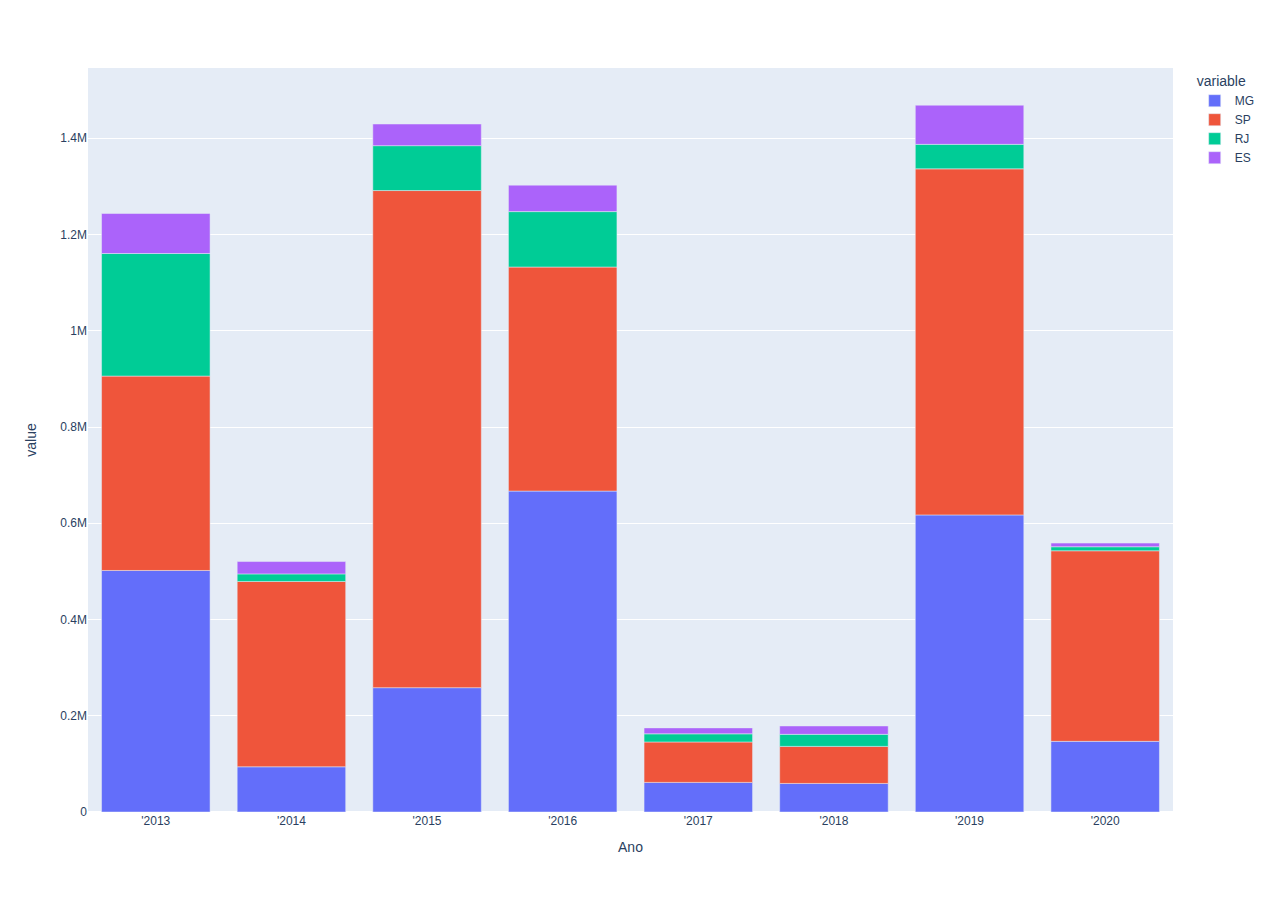
==== bar-sudeste.html @ 6bd125f4 "html puro" ====
<html>
<head><meta charset="utf-8" /></head>
<body>
    <div>                        <script type="text/javascript">window.PlotlyConfig = {MathJaxConfig: 'local'};</script>
        <script type="text/javascript">/**
* plotly.js v2.24.1
* Copyright 2012-2023, Plotly, Inc.
* All rights reserved.
* Licensed under the MIT license
*/
/*! For license information please see plotly.min.js.LICENSE.txt */
!function(t,e){"object"==typeof exports&&"object"==typeof module?module.exports=e():"function"==typeof define&&define.amd?define([],e):"object"==typeof exports?exports.Plotly=e():t.Plotly=e()}(self,(function(){return function(){var t={98847:function(t,e,r){"use strict";var n=r(71828),i={"X,X div":'direction:ltr;font-family:"Open Sans",verdana,arial,sans-serif;margin:0;padding:0;',"X input,X button":'font-family:"Open Sans",verdana,arial,sans-serif;',"X input:focus,X button:focus":"outline:none;","X a":"text-decoration:none;","X a:hover":"text-decoration:none;","X .crisp":"shape-rendering:crispEdges;","X .user-select-none":"-webkit-user-select:none;-moz-user-select:none;-ms-user-select:none;-o-user-select:none;user-select:none;","X svg":"overflow:hidden;","X svg a":"fill:#447adb;","X svg a:hover":"fill:#3c6dc5;","X .main-svg":"position:absolute;top:0;left:0;pointer-events:none;","X .main-svg .draglayer":"pointer-events:all;","X .cursor-default":"cursor:default;","X .cursor-pointer":"cursor:pointer;","X .cursor-crosshair":"cursor:crosshair;","X .cursor-move":"cursor:move;","X .cursor-col-resize":"cursor:col-resize;","X .cursor-row-resize":"cursor:row-resize;","X .cursor-ns-resize":"cursor:ns-resize;","X .cursor-ew-resize":"cursor:ew-resize;","X .cursor-sw-resize":"cursor:sw-resize;","X .cursor-s-resize":"cursor:s-resize;","X .cursor-se-resize":"cursor:se-resize;","X .cursor-w-resize":"cursor:w-resize;","X .cursor-e-resize":"cursor:e-resize;","X .cursor-nw-resize":"cursor:nw-resize;","X .cursor-n-resize":"cursor:n-resize;","X .cursor-ne-resize":"cursor:ne-resize;","X .cursor-grab":"cursor:-webkit-grab;cursor:grab;","X .modebar":"position:absolute;top:2px;right:2px;","X .ease-bg":"-webkit-transition:background-color .3s ease 0s;-moz-transition:background-color .3s ease 0s;-ms-transition:background-color .3s ease 0s;-o-transition:background-color .3s ease 0s;transition:background-color .3s ease 0s;","X .modebar--hover>:not(.watermark)":"opacity:0;-webkit-transition:opacity .3s ease 0s;-moz-transition:opacity .3s ease 0s;-ms-transition:opacity .3s ease 0s;-o-transition:opacity .3s ease 0s;transition:opacity .3s ease 0s;","X:hover .modebar--hover .modebar-group":"opacity:1;","X .modebar-group":"float:left;display:inline-block;box-sizing:border-box;padding-left:8px;position:relative;vertical-align:middle;white-space:nowrap;","X .modebar-btn":"position:relative;font-size:16px;padding:3px 4px;height:22px;cursor:pointer;line-height:normal;box-sizing:border-box;","X .modebar-btn svg":"position:relative;top:2px;","X .modebar.vertical":"display:flex;flex-direction:column;flex-wrap:wrap;align-content:flex-end;max-height:100%;","X .modebar.vertical svg":"top:-1px;","X .modebar.vertical .modebar-group":"display:block;float:none;padding-left:0px;padding-bottom:8px;","X .modebar.vertical .modebar-group .modebar-btn":"display:block;text-align:center;","X [data-title]:before,X [data-title]:after":"position:absolute;-webkit-transform:translate3d(0, 0, 0);-moz-transform:translate3d(0, 0, 0);-ms-transform:translate3d(0, 0, 0);-o-transform:translate3d(0, 0, 0);transform:translate3d(0, 0, 0);display:none;opacity:0;z-index:1001;pointer-events:none;top:110%;right:50%;","X [data-title]:hover:before,X [data-title]:hover:after":"display:block;opacity:1;","X [data-title]:before":'content:"";position:absolute;background:rgba(0,0,0,0);border:6px solid rgba(0,0,0,0);z-index:1002;margin-top:-12px;border-bottom-color:#69738a;margin-right:-6px;',"X [data-title]:after":"content:attr(data-title);background:#69738a;color:#fff;padding:8px 10px;font-size:12px;line-height:12px;white-space:nowrap;margin-right:-18px;border-radius:2px;","X .vertical [data-title]:before,X .vertical [data-title]:after":"top:0%;right:200%;","X .vertical [data-title]:before":"border:6px solid rgba(0,0,0,0);border-left-color:#69738a;margin-top:8px;margin-right:-30px;",Y:'font-family:"Open Sans",verdana,arial,sans-serif;position:fixed;top:50px;right:20px;z-index:10000;font-size:10pt;max-width:180px;',"Y p":"margin:0;","Y .notifier-note":"min-width:180px;max-width:250px;border:1px solid #fff;z-index:3000;margin:0;background-color:#8c97af;background-color:rgba(140,151,175,.9);color:#fff;padding:10px;overflow-wrap:break-word;word-wrap:break-word;-ms-hyphens:auto;-webkit-hyphens:auto;hyphens:auto;","Y .notifier-close":"color:#fff;opacity:.8;float:right;padding:0 5px;background:none;border:none;font-size:20px;font-weight:bold;line-height:20px;","Y .notifier-close:hover":"color:#444;text-decoration:none;cursor:pointer;"};for(var a in i){var o=a.replace(/^,/," ,").replace(/X/g,".js-plotly-plot .plotly").replace(/Y/g,".plotly-notifier");n.addStyleRule(o,i[a])}},98222:function(t,e,r){"use strict";t.exports=r(82887)},27206:function(t,e,r){"use strict";t.exports=r(60822)},59893:function(t,e,r){"use strict";t.exports=r(23381)},5224:function(t,e,r){"use strict";t.exports=r(83832)},59509:function(t,e,r){"use strict";t.exports=r(72201)},75557:function(t,e,r){"use strict";t.exports=r(91815)},40338:function(t,e,r){"use strict";t.exports=r(21462)},35080:function(t,e,r){"use strict";t.exports=r(51319)},61396:function(t,e,r){"use strict";t.exports=r(57516)},40549:function(t,e,r){"use strict";t.exports=r(98128)},49866:function(t,e,r){"use strict";t.exports=r(99442)},36089:function(t,e,r){"use strict";t.exports=r(93740)},19548:function(t,e,r){"use strict";t.exports=r(8729)},35831:function(t,e,r){"use strict";t.exports=r(93814)},61039:function(t,e,r){"use strict";t.exports=r(14382)},97040:function(t,e,r){"use strict";t.exports=r(51759)},77986:function(t,e,r){"use strict";t.exports=r(10421)},24296:function(t,e,r){"use strict";t.exports=r(43102)},58872:function(t,e,r){"use strict";t.exports=r(92165)},29626:function(t,e,r){"use strict";t.exports=r(3325)},65591:function(t,e,r){"use strict";t.exports=r(36071)},69738:function(t,e,r){"use strict";t.exports=r(43905)},92650:function(t,e,r){"use strict";t.exports=r(35902)},35630:function(t,e,r){"use strict";t.exports=r(69816)},73434:function(t,e,r){"use strict";t.exports=r(94507)},27909:function(t,e,r){"use strict";var n=r(19548);n.register([r(27206),r(5224),r(58872),r(65591),r(69738),r(92650),r(49866),r(25743),r(6197),r(97040),r(85461),r(73434),r(54201),r(81299),r(47645),r(35630),r(77986),r(83043),r(93005),r(96881),r(4534),r(50581),r(40549),r(77900),r(47582),r(35080),r(21641),r(17280),r(5861),r(29626),r(10021),r(65317),r(96268),r(61396),r(35831),r(16122),r(46163),r(40344),r(40338),r(48131),r(36089),r(55334),r(75557),r(19440),r(99488),r(59893),r(97393),r(98222),r(61039),r(24296),r(66398),r(59509)]),t.exports=n},46163:function(t,e,r){"use strict";t.exports=r(15154)},96881:function(t,e,r){"use strict";t.exports=r(64943)},50581:function(t,e,r){"use strict";t.exports=r(21164)},55334:function(t,e,r){"use strict";t.exports=r(54186)},65317:function(t,e,r){"use strict";t.exports=r(94873)},10021:function(t,e,r){"use strict";t.exports=r(67618)},54201:function(t,e,r){"use strict";t.exports=r(58810)},5861:function(t,e,r){"use strict";t.exports=r(20593)},16122:function(t,e,r){"use strict";t.exports=r(29396)},83043:function(t,e,r){"use strict";t.exports=r(13551)},48131:function(t,e,r){"use strict";t.exports=r(46858)},47582:function(t,e,r){"use strict";t.exports=r(17988)},21641:function(t,e,r){"use strict";t.exports=r(68868)},96268:function(t,e,r){"use strict";t.exports=r(20467)},19440:function(t,e,r){"use strict";t.exports=r(91271)},99488:function(t,e,r){"use strict";t.exports=r(21461)},97393:function(t,e,r){"use strict";t.exports=r(85956)},25743:function(t,e,r){"use strict";t.exports=r(52979)},66398:function(t,e,r){"use strict";t.exports=r(32275)},17280:function(t,e,r){"use strict";t.exports=r(6419)},77900:function(t,e,r){"use strict";t.exports=r(61510)},81299:function(t,e,r){"use strict";t.exports=r(87619)},93005:function(t,e,r){"use strict";t.exports=r(93601)},40344:function(t,e,r){"use strict";t.exports=r(96595)},47645:function(t,e,r){"use strict";t.exports=r(70954)},6197:function(t,e,r){"use strict";t.exports=r(47462)},4534:function(t,e,r){"use strict";t.exports=r(17659)},85461:function(t,e,r){"use strict";t.exports=r(19990)},82884:function(t){"use strict";t.exports=[{path:"",backoff:0},{path:"M-2.4,-3V3L0.6,0Z",backoff:.6},{path:"M-3.7,-2.5V2.5L1.3,0Z",backoff:1.3},{path:"M-4.45,-3L-1.65,-0.2V0.2L-4.45,3L1.55,0Z",backoff:1.55},{path:"M-2.2,-2.2L-0.2,-0.2V0.2L-2.2,2.2L-1.4,3L1.6,0L-1.4,-3Z",backoff:1.6},{path:"M-4.4,-2.1L-0.6,-0.2V0.2L-4.4,2.1L-4,3L2,0L-4,-3Z",backoff:2},{path:"M2,0A2,2 0 1,1 0,-2A2,2 0 0,1 2,0Z",backoff:0,noRotate:!0},{path:"M2,2V-2H-2V2Z",backoff:0,noRotate:!0}]},50215:function(t,e,r){"use strict";var n=r(82884),i=r(41940),a=r(85555),o=r(44467).templatedArray;r(24695),t.exports=o("annotation",{visible:{valType:"boolean",dflt:!0,editType:"calc+arraydraw"},text:{valType:"string",editType:"calc+arraydraw"},textangle:{valType:"angle",dflt:0,editType:"calc+arraydraw"},font:i({editType:"calc+arraydraw",colorEditType:"arraydraw"}),width:{valType:"number",min:1,dflt:null,editType:"calc+arraydraw"},height:{valType:"number",min:1,dflt:null,editType:"calc+arraydraw"},opacity:{valType:"number",min:0,max:1,dflt:1,editType:"arraydraw"},align:{valType:"enumerated",values:["left","center","right"],dflt:"center",editType:"arraydraw"},valign:{valType:"enumerated",values:["top","middle","bottom"],dflt:"middle",editType:"arraydraw"},bgcolor:{valType:"color",dflt:"rgba(0,0,0,0)",editType:"arraydraw"},bordercolor:{valType:"color",dflt:"rgba(0,0,0,0)",editType:"arraydraw"},borderpad:{valType:"number",min:0,dflt:1,editType:"calc+arraydraw"},borderwidth:{valType:"number",min:0,dflt:1,editType:"calc+arraydraw"},showarrow:{valType:"boolean",dflt:!0,editType:"calc+arraydraw"},arrowcolor:{valType:"color",editType:"arraydraw"},arrowhead:{valType:"integer",min:0,max:n.length,dflt:1,editType:"arraydraw"},startarrowhead:{valType:"integer",min:0,max:n.length,dflt:1,editType:"arraydraw"},arrowside:{valType:"flaglist",flags:["end","start"],extras:["none"],dflt:"end",editType:"arraydraw"},arrowsize:{valType:"number",min:.3,dflt:1,editType:"calc+arraydraw"},startarrowsize:{valType:"number",min:.3,dflt:1,editType:"calc+arraydraw"},arrowwidth:{valType:"number",min:.1,editType:"calc+arraydraw"},standoff:{valType:"number",min:0,dflt:0,editType:"calc+arraydraw"},startstandoff:{valType:"number",min:0,dflt:0,editType:"calc+arraydraw"},ax:{valType:"any",editType:"calc+arraydraw"},ay:{valType:"any",editType:"calc+arraydraw"},axref:{valType:"enumerated",dflt:"pixel",values:["pixel",a.idRegex.x.toString()],editType:"calc"},ayref:{valType:"enumerated",dflt:"pixel",values:["pixel",a.idRegex.y.toString()],editType:"calc"},xref:{valType:"enumerated",values:["paper",a.idRegex.x.toString()],editType:"calc"},x:{valType:"any",editType:"calc+arraydraw"},xanchor:{valType:"enumerated",values:["auto","left","center","right"],dflt:"auto",editType:"calc+arraydraw"},xshift:{valType:"number",dflt:0,editType:"calc+arraydraw"},yref:{valType:"enumerated",values:["paper",a.idRegex.y.toString()],editType:"calc"},y:{valType:"any",editType:"calc+arraydraw"},yanchor:{valType:"enumerated",values:["auto","top","middle","bottom"],dflt:"auto",editType:"calc+arraydraw"},yshift:{valType:"number",dflt:0,editType:"calc+arraydraw"},clicktoshow:{valType:"enumerated",values:[!1,"onoff","onout"],dflt:!1,editType:"arraydraw"},xclick:{valType:"any",editType:"arraydraw"},yclick:{valType:"any",editType:"arraydraw"},hovertext:{valType:"string",editType:"arraydraw"},hoverlabel:{bgcolor:{valType:"color",editType:"arraydraw"},bordercolor:{valType:"color",editType:"arraydraw"},font:i({editType:"arraydraw"}),editType:"arraydraw"},captureevents:{valType:"boolean",editType:"arraydraw"},editType:"calc",_deprecated:{ref:{valType:"string",editType:"calc"}}})},3749:function(t,e,r){"use strict";var n=r(71828),i=r(89298),a=r(92605).draw;function o(t){var e=t._fullLayout;n.filterVisible(e.annotations).forEach((function(e){var r=i.getFromId(t,e.xref),n=i.getFromId(t,e.yref),a=i.getRefType(e.xref),o=i.getRefType(e.yref);e._extremes={},"range"===a&&s(e,r),"range"===o&&s(e,n)}))}function s(t,e){var r,n=e._id,a=n.charAt(0),o=t[a],s=t["a"+a],l=t[a+"ref"],u=t["a"+a+"ref"],c=t["_"+a+"padplus"],f=t["_"+a+"padminus"],h={x:1,y:-1}[a]*t[a+"shift"],p=3*t.arrowsize*t.arrowwidth||0,d=p+h,v=p-h,g=3*t.startarrowsize*t.arrowwidth||0,y=g+h,m=g-h;if(u===l){var x=i.findExtremes(e,[e.r2c(o)],{ppadplus:d,ppadminus:v}),b=i.findExtremes(e,[e.r2c(s)],{ppadplus:Math.max(c,y),ppadminus:Math.max(f,m)});r={min:[x.min[0],b.min[0]],max:[x.max[0],b.max[0]]}}else y=s?y+s:y,m=s?m-s:m,r=i.findExtremes(e,[e.r2c(o)],{ppadplus:Math.max(c,d,y),ppadminus:Math.max(f,v,m)});t._extremes[n]=r}t.exports=function(t){var e=t._fullLayout;if(n.filterVisible(e.annotations).length&&t._fullData.length)return n.syncOrAsync([a,o],t)}},44317:function(t,e,r){"use strict";var n=r(71828),i=r(73972),a=r(44467).arrayEditor;function o(t,e){var r,n,i,a,o,l,u,c=t._fullLayout.annotations,f=[],h=[],p=[],d=(e||[]).length;for(r=0;r<c.length;r++)if(a=(i=c[r]).clicktoshow){for(n=0;n<d;n++)if(l=(o=e[n]).xaxis,u=o.yaxis,l._id===i.xref&&u._id===i.yref&&l.d2r(o.x)===s(i._xclick,l)&&u.d2r(o.y)===s(i._yclick,u)){(i.visible?"onout"===a?h:p:f).push(r);break}n===d&&i.visible&&"onout"===a&&h.push(r)}return{on:f,off:h,explicitOff:p}}function s(t,e){return"log"===e.type?e.l2r(t):e.d2r(t)}t.exports={hasClickToShow:function(t,e){var r=o(t,e);return r.on.length>0||r.explicitOff.length>0},onClick:function(t,e){var r,s,l=o(t,e),u=l.on,c=l.off.concat(l.explicitOff),f={},h=t._fullLayout.annotations;if(u.length||c.length){for(r=0;r<u.length;r++)(s=a(t.layout,"annotations",h[u[r]])).modifyItem("visible",!0),n.extendFlat(f,s.getUpdateObj());for(r=0;r<c.length;r++)(s=a(t.layout,"annotations",h[c[r]])).modifyItem("visible",!1),n.extendFlat(f,s.getUpdateObj());return i.call("update",t,{},f)}}}},25625:function(t,e,r){"use strict";var n=r(71828),i=r(7901);t.exports=function(t,e,r,a){a("opacity");var o=a("bgcolor"),s=a("bordercolor"),l=i.opacity(s);a("borderpad");var u=a("borderwidth"),c=a("showarrow");if(a("text",c?" ":r._dfltTitle.annotation),a("textangle"),n.coerceFont(a,"font",r.font),a("width"),a("align"),a("height")&&a("valign"),c){var f,h,p=a("arrowside");-1!==p.indexOf("end")&&(f=a("arrowhead"),h=a("arrowsize")),-1!==p.indexOf("start")&&(a("startarrowhead",f),a("startarrowsize",h)),a("arrowcolor",l?e.bordercolor:i.defaultLine),a("arrowwidth",2*(l&&u||1)),a("standoff"),a("startstandoff")}var d=a("hovertext"),v=r.hoverlabel||{};if(d){var g=a("hoverlabel.bgcolor",v.bgcolor||(i.opacity(o)?i.rgb(o):i.defaultLine)),y=a("hoverlabel.bordercolor",v.bordercolor||i.contrast(g));n.coerceFont(a,"hoverlabel.font",{family:v.font.family,size:v.font.size,color:v.font.color||y})}a("captureevents",!!d)}},94128:function(t,e,r){"use strict";var n=r(92770),i=r(58163);t.exports=function(t,e,r,a){e=e||{};var o="log"===r&&"linear"===e.type,s="linear"===r&&"log"===e.type;if(o||s)for(var l,u,c=t._fullLayout.annotations,f=e._id.charAt(0),h=0;h<c.length;h++)l=c[h],u="annotations["+h+"].",l[f+"ref"]===e._id&&p(f),l["a"+f+"ref"]===e._id&&p("a"+f);function p(t){var r=l[t],s=null;s=o?i(r,e.range):Math.pow(10,r),n(s)||(s=null),a(u+t,s)}}},84046:function(t,e,r){"use strict";var n=r(71828),i=r(89298),a=r(85501),o=r(25625),s=r(50215);function l(t,e,r){function a(r,i){return n.coerce(t,e,s,r,i)}var l=a("visible"),u=a("clicktoshow");if(l||u){o(t,e,r,a);for(var c=e.showarrow,f=["x","y"],h=[-10,-30],p={_fullLayout:r},d=0;d<2;d++){var v=f[d],g=i.coerceRef(t,e,p,v,"","paper");if("paper"!==g&&i.getFromId(p,g)._annIndices.push(e._index),i.coercePosition(e,p,a,g,v,.5),c){var y="a"+v,m=i.coerceRef(t,e,p,y,"pixel",["pixel","paper"]);"pixel"!==m&&m!==g&&(m=e[y]="pixel");var x="pixel"===m?h[d]:.4;i.coercePosition(e,p,a,m,y,x)}a(v+"anchor"),a(v+"shift")}if(n.noneOrAll(t,e,["x","y"]),c&&n.noneOrAll(t,e,["ax","ay"]),u){var b=a("xclick"),_=a("yclick");e._xclick=void 0===b?e.x:i.cleanPosition(b,p,e.xref),e._yclick=void 0===_?e.y:i.cleanPosition(_,p,e.yref)}}}t.exports=function(t,e){a(t,e,{name:"annotations",handleItemDefaults:l})}},92605:function(t,e,r){"use strict";var n=r(39898),i=r(73972),a=r(74875),o=r(71828),s=o.strTranslate,l=r(89298),u=r(7901),c=r(91424),f=r(30211),h=r(63893),p=r(6964),d=r(28569),v=r(44467).arrayEditor,g=r(13011);function y(t,e){var r=t._fullLayout.annotations[e]||{},n=l.getFromId(t,r.xref),i=l.getFromId(t,r.yref);n&&n.setScale(),i&&i.setScale(),x(t,r,e,!1,n,i)}function m(t,e,r,n,i){var a=i[r],o=i[r+"ref"],s=-1!==r.indexOf("y"),u="domain"===l.getRefType(o),c=s?n.h:n.w;return t?u?a+(s?-e:e)/t._length:t.p2r(t.r2p(a)+e):a+(s?-e:e)/c}function x(t,e,r,a,y,x){var b,_,w=t._fullLayout,T=t._fullLayout._size,k=t._context.edits;a?(b="annotation-"+a,_=a+".annotations"):(b="annotation",_="annotations");var A=v(t.layout,_,e),M=A.modifyBase,S=A.modifyItem,E=A.getUpdateObj;w._infolayer.selectAll("."+b+'[data-index="'+r+'"]').remove();var L="clip"+w._uid+"_ann"+r;if(e._input&&!1!==e.visible){var C={x:{},y:{}},P=+e.textangle||0,O=w._infolayer.append("g").classed(b,!0).attr("data-index",String(r)).style("opacity",e.opacity),I=O.append("g").classed("annotation-text-g",!0),D=k[e.showarrow?"annotationTail":"annotationPosition"],z=e.captureevents||k.annotationText||D,R=I.append("g").style("pointer-events",z?"all":null).call(p,"pointer").on("click",(function(){t._dragging=!1,t.emit("plotly_clickannotation",Z(n.event))}));e.hovertext&&R.on("mouseover",(function(){var r=e.hoverlabel,n=r.font,i=this.getBoundingClientRect(),a=t.getBoundingClientRect();f.loneHover({x0:i.left-a.left,x1:i.right-a.left,y:(i.top+i.bottom)/2-a.top,text:e.hovertext,color:r.bgcolor,borderColor:r.bordercolor,fontFamily:n.family,fontSize:n.size,fontColor:n.color},{container:w._hoverlayer.node(),outerContainer:w._paper.node(),gd:t})})).on("mouseout",(function(){f.loneUnhover(w._hoverlayer.node())}));var F=e.borderwidth,B=e.borderpad,N=F+B,j=R.append("rect").attr("class","bg").style("stroke-width",F+"px").call(u.stroke,e.bordercolor).call(u.fill,e.bgcolor),U=e.width||e.height,V=w._topclips.selectAll("#"+L).data(U?[0]:[]);V.enter().append("clipPath").classed("annclip",!0).attr("id",L).append("rect"),V.exit().remove();var H=e.font,q=w._meta?o.templateString(e.text,w._meta):e.text,G=R.append("text").classed("annotation-text",!0).text(q);k.annotationText?G.call(h.makeEditable,{delegate:R,gd:t}).call(Y).on("edit",(function(r){e.text=r,this.call(Y),S("text",r),y&&y.autorange&&M(y._name+".autorange",!0),x&&x.autorange&&M(x._name+".autorange",!0),i.call("_guiRelayout",t,E())})):G.call(Y)}else n.selectAll("#"+L).remove();function Z(t){var n={index:r,annotation:e._input,fullAnnotation:e,event:t};return a&&(n.subplotId=a),n}function Y(r){return r.call(c.font,H).attr({"text-anchor":{left:"start",right:"end"}[e.align]||"middle"}),h.convertToTspans(r,t,W),r}function W(){var r=G.selectAll("a");1===r.size()&&r.text()===G.text()&&R.insert("a",":first-child").attr({"xlink:xlink:href":r.attr("xlink:href"),"xlink:xlink:show":r.attr("xlink:show")}).style({cursor:"pointer"}).node().appendChild(j.node());var n=R.select(".annotation-text-math-group"),f=!n.empty(),v=c.bBox((f?n:G).node()),b=v.width,_=v.height,A=e.width||b,z=e.height||_,B=Math.round(A+2*N),H=Math.round(z+2*N);function q(t,e){return"auto"===e&&(e=t<1/3?"left":t>2/3?"right":"center"),{center:0,middle:0,left:.5,bottom:-.5,right:-.5,top:.5}[e]}for(var Y=!1,W=["x","y"],X=0;X<W.length;X++){var J,K,$,Q,tt,et=W[X],rt=e[et+"ref"]||et,nt=e["a"+et+"ref"],it={x:y,y:x}[et],at=(P+("x"===et?0:-90))*Math.PI/180,ot=B*Math.cos(at),st=H*Math.sin(at),lt=Math.abs(ot)+Math.abs(st),ut=e[et+"anchor"],ct=e[et+"shift"]*("x"===et?1:-1),ft=C[et],ht=l.getRefType(rt);if(it&&"domain"!==ht){var pt=it.r2fraction(e[et]);(pt<0||pt>1)&&(nt===rt?((pt=it.r2fraction(e["a"+et]))<0||pt>1)&&(Y=!0):Y=!0),J=it._offset+it.r2p(e[et]),Q=.5}else{var dt="domain"===ht;"x"===et?($=e[et],J=dt?it._offset+it._length*$:J=T.l+T.w*$):($=1-e[et],J=dt?it._offset+it._length*$:J=T.t+T.h*$),Q=e.showarrow?.5:$}if(e.showarrow){ft.head=J;var vt=e["a"+et];if(tt=ot*q(.5,e.xanchor)-st*q(.5,e.yanchor),nt===rt){var gt=l.getRefType(nt);"domain"===gt?("y"===et&&(vt=1-vt),ft.tail=it._offset+it._length*vt):"paper"===gt?"y"===et?(vt=1-vt,ft.tail=T.t+T.h*vt):ft.tail=T.l+T.w*vt:ft.tail=it._offset+it.r2p(vt),K=tt}else ft.tail=J+vt,K=tt+vt;ft.text=ft.tail+tt;var yt=w["x"===et?"width":"height"];if("paper"===rt&&(ft.head=o.constrain(ft.head,1,yt-1)),"pixel"===nt){var mt=-Math.max(ft.tail-3,ft.text),xt=Math.min(ft.tail+3,ft.text)-yt;mt>0?(ft.tail+=mt,ft.text+=mt):xt>0&&(ft.tail-=xt,ft.text-=xt)}ft.tail+=ct,ft.head+=ct}else K=tt=lt*q(Q,ut),ft.text=J+tt;ft.text+=ct,tt+=ct,K+=ct,e["_"+et+"padplus"]=lt/2+K,e["_"+et+"padminus"]=lt/2-K,e["_"+et+"size"]=lt,e["_"+et+"shift"]=tt}if(Y)R.remove();else{var bt=0,_t=0;if("left"!==e.align&&(bt=(A-b)*("center"===e.align?.5:1)),"top"!==e.valign&&(_t=(z-_)*("middle"===e.valign?.5:1)),f)n.select("svg").attr({x:N+bt-1,y:N+_t}).call(c.setClipUrl,U?L:null,t);else{var wt=N+_t-v.top,Tt=N+bt-v.left;G.call(h.positionText,Tt,wt).call(c.setClipUrl,U?L:null,t)}V.select("rect").call(c.setRect,N,N,A,z),j.call(c.setRect,F/2,F/2,B-F,H-F),R.call(c.setTranslate,Math.round(C.x.text-B/2),Math.round(C.y.text-H/2)),I.attr({transform:"rotate("+P+","+C.x.text+","+C.y.text+")"});var kt,At=function(r,n){O.selectAll(".annotation-arrow-g").remove();var l=C.x.head,f=C.y.head,h=C.x.tail+r,p=C.y.tail+n,v=C.x.text+r,b=C.y.text+n,_=o.rotationXYMatrix(P,v,b),w=o.apply2DTransform(_),A=o.apply2DTransform2(_),L=+j.attr("width"),D=+j.attr("height"),z=v-.5*L,F=z+L,B=b-.5*D,N=B+D,U=[[z,B,z,N],[z,N,F,N],[F,N,F,B],[F,B,z,B]].map(A);if(!U.reduce((function(t,e){return t^!!o.segmentsIntersect(l,f,l+1e6,f+1e6,e[0],e[1],e[2],e[3])}),!1)){U.forEach((function(t){var e=o.segmentsIntersect(h,p,l,f,t[0],t[1],t[2],t[3]);e&&(h=e.x,p=e.y)}));var V=e.arrowwidth,H=e.arrowcolor,q=e.arrowside,G=O.append("g").style({opacity:u.opacity(H)}).classed("annotation-arrow-g",!0),Z=G.append("path").attr("d","M"+h+","+p+"L"+l+","+f).style("stroke-width",V+"px").call(u.stroke,u.rgb(H));if(g(Z,q,e),k.annotationPosition&&Z.node().parentNode&&!a){var Y=l,W=f;if(e.standoff){var X=Math.sqrt(Math.pow(l-h,2)+Math.pow(f-p,2));Y+=e.standoff*(h-l)/X,W+=e.standoff*(p-f)/X}var J,K,$=G.append("path").classed("annotation-arrow",!0).classed("anndrag",!0).classed("cursor-move",!0).attr({d:"M3,3H-3V-3H3ZM0,0L"+(h-Y)+","+(p-W),transform:s(Y,W)}).style("stroke-width",V+6+"px").call(u.stroke,"rgba(0,0,0,0)").call(u.fill,"rgba(0,0,0,0)");d.init({element:$.node(),gd:t,prepFn:function(){var t=c.getTranslate(R);J=t.x,K=t.y,y&&y.autorange&&M(y._name+".autorange",!0),x&&x.autorange&&M(x._name+".autorange",!0)},moveFn:function(t,r){var n=w(J,K),i=n[0]+t,a=n[1]+r;R.call(c.setTranslate,i,a),S("x",m(y,t,"x",T,e)),S("y",m(x,r,"y",T,e)),e.axref===e.xref&&S("ax",m(y,t,"ax",T,e)),e.ayref===e.yref&&S("ay",m(x,r,"ay",T,e)),G.attr("transform",s(t,r)),I.attr({transform:"rotate("+P+","+i+","+a+")"})},doneFn:function(){i.call("_guiRelayout",t,E());var e=document.querySelector(".js-notes-box-panel");e&&e.redraw(e.selectedObj)}})}}};e.showarrow&&At(0,0),D&&d.init({element:R.node(),gd:t,prepFn:function(){kt=I.attr("transform")},moveFn:function(t,r){var n="pointer";if(e.showarrow)e.axref===e.xref?S("ax",m(y,t,"ax",T,e)):S("ax",e.ax+t),e.ayref===e.yref?S("ay",m(x,r,"ay",T.w,e)):S("ay",e.ay+r),At(t,r);else{if(a)return;var i,o;if(y)i=m(y,t,"x",T,e);else{var l=e._xsize/T.w,u=e.x+(e._xshift-e.xshift)/T.w-l/2;i=d.align(u+t/T.w,l,0,1,e.xanchor)}if(x)o=m(x,r,"y",T,e);else{var c=e._ysize/T.h,f=e.y-(e._yshift+e.yshift)/T.h-c/2;o=d.align(f-r/T.h,c,0,1,e.yanchor)}S("x",i),S("y",o),y&&x||(n=d.getCursor(y?.5:i,x?.5:o,e.xanchor,e.yanchor))}I.attr({transform:s(t,r)+kt}),p(R,n)},clickFn:function(r,n){e.captureevents&&t.emit("plotly_clickannotation",Z(n))},doneFn:function(){p(R),i.call("_guiRelayout",t,E());var e=document.querySelector(".js-notes-box-panel");e&&e.redraw(e.selectedObj)}})}}}t.exports={draw:function(t){var e=t._fullLayout;e._infolayer.selectAll(".annotation").remove();for(var r=0;r<e.annotations.length;r++)e.annotations[r].visible&&y(t,r);return a.previousPromises(t)},drawOne:y,drawRaw:x}},13011:function(t,e,r){"use strict";var n=r(39898),i=r(7901),a=r(82884),o=r(71828),s=o.strScale,l=o.strRotate,u=o.strTranslate;t.exports=function(t,e,r){var o,c,f,h,p=t.node(),d=a[r.arrowhead||0],v=a[r.startarrowhead||0],g=(r.arrowwidth||1)*(r.arrowsize||1),y=(r.arrowwidth||1)*(r.startarrowsize||1),m=e.indexOf("start")>=0,x=e.indexOf("end")>=0,b=d.backoff*g+r.standoff,_=v.backoff*y+r.startstandoff;if("line"===p.nodeName){o={x:+t.attr("x1"),y:+t.attr("y1")},c={x:+t.attr("x2"),y:+t.attr("y2")};var w=o.x-c.x,T=o.y-c.y;if(h=(f=Math.atan2(T,w))+Math.PI,b&&_&&b+_>Math.sqrt(w*w+T*T))return void D();if(b){if(b*b>w*w+T*T)return void D();var k=b*Math.cos(f),A=b*Math.sin(f);c.x+=k,c.y+=A,t.attr({x2:c.x,y2:c.y})}if(_){if(_*_>w*w+T*T)return void D();var M=_*Math.cos(f),S=_*Math.sin(f);o.x-=M,o.y-=S,t.attr({x1:o.x,y1:o.y})}}else if("path"===p.nodeName){var E=p.getTotalLength(),L="";if(E<b+_)return void D();var C=p.getPointAtLength(0),P=p.getPointAtLength(.1);f=Math.atan2(C.y-P.y,C.x-P.x),o=p.getPointAtLength(Math.min(_,E)),L="0px,"+_+"px,";var O=p.getPointAtLength(E),I=p.getPointAtLength(E-.1);h=Math.atan2(O.y-I.y,O.x-I.x),c=p.getPointAtLength(Math.max(0,E-b)),L+=E-(L?_+b:b)+"px,"+E+"px",t.style("stroke-dasharray",L)}function D(){t.style("stroke-dasharray","0px,100px")}function z(e,a,o,c){e.path&&(e.noRotate&&(o=0),n.select(p.parentNode).append("path").attr({class:t.attr("class"),d:e.path,transform:u(a.x,a.y)+l(180*o/Math.PI)+s(c)}).style({fill:i.rgb(r.arrowcolor),"stroke-width":0}))}m&&z(v,o,f,y),x&&z(d,c,h,g)}},32745:function(t,e,r){"use strict";var n=r(92605),i=r(44317);t.exports={moduleType:"component",name:"annotations",layoutAttributes:r(50215),supplyLayoutDefaults:r(84046),includeBasePlot:r(76325)("annotations"),calcAutorange:r(3749),draw:n.draw,drawOne:n.drawOne,drawRaw:n.drawRaw,hasClickToShow:i.hasClickToShow,onClick:i.onClick,convertCoords:r(94128)}},26997:function(t,e,r){"use strict";var n=r(50215),i=r(30962).overrideAll,a=r(44467).templatedArray;t.exports=i(a("annotation",{visible:n.visible,x:{valType:"any"},y:{valType:"any"},z:{valType:"any"},ax:{valType:"number"},ay:{valType:"number"},xanchor:n.xanchor,xshift:n.xshift,yanchor:n.yanchor,yshift:n.yshift,text:n.text,textangle:n.textangle,font:n.font,width:n.width,height:n.height,opacity:n.opacity,align:n.align,valign:n.valign,bgcolor:n.bgcolor,bordercolor:n.bordercolor,borderpad:n.borderpad,borderwidth:n.borderwidth,showarrow:n.showarrow,arrowcolor:n.arrowcolor,arrowhead:n.arrowhead,startarrowhead:n.startarrowhead,arrowside:n.arrowside,arrowsize:n.arrowsize,startarrowsize:n.startarrowsize,arrowwidth:n.arrowwidth,standoff:n.standoff,startstandoff:n.startstandoff,hovertext:n.hovertext,hoverlabel:n.hoverlabel,captureevents:n.captureevents}),"calc","from-root")},5485:function(t,e,r){"use strict";var n=r(71828),i=r(89298);function a(t,e){var r=e.fullSceneLayout.domain,a=e.fullLayout._size,o={pdata:null,type:"linear",autorange:!1,range:[-1/0,1/0]};t._xa={},n.extendFlat(t._xa,o),i.setConvert(t._xa),t._xa._offset=a.l+r.x[0]*a.w,t._xa.l2p=function(){return.5*(1+t._pdata[0]/t._pdata[3])*a.w*(r.x[1]-r.x[0])},t._ya={},n.extendFlat(t._ya,o),i.setConvert(t._ya),t._ya._offset=a.t+(1-r.y[1])*a.h,t._ya.l2p=function(){return.5*(1-t._pdata[1]/t._pdata[3])*a.h*(r.y[1]-r.y[0])}}t.exports=function(t){for(var e=t.fullSceneLayout.annotations,r=0;r<e.length;r++)a(e[r],t);t.fullLayout._infolayer.selectAll(".annotation-"+t.id).remove()}},20226:function(t,e,r){"use strict";var n=r(71828),i=r(89298),a=r(85501),o=r(25625),s=r(26997);function l(t,e,r,a){function l(r,i){return n.coerce(t,e,s,r,i)}function u(t){var n=t+"axis",a={_fullLayout:{}};return a._fullLayout[n]=r[n],i.coercePosition(e,a,l,t,t,.5)}l("visible")&&(o(t,e,a.fullLayout,l),u("x"),u("y"),u("z"),n.noneOrAll(t,e,["x","y","z"]),e.xref="x",e.yref="y",e.zref="z",l("xanchor"),l("yanchor"),l("xshift"),l("yshift"),e.showarrow&&(e.axref="pixel",e.ayref="pixel",l("ax",-10),l("ay",-30),n.noneOrAll(t,e,["ax","ay"])))}t.exports=function(t,e,r){a(t,e,{name:"annotations",handleItemDefaults:l,fullLayout:r.fullLayout})}},82188:function(t,e,r){"use strict";var n=r(92605).drawRaw,i=r(63538),a=["x","y","z"];t.exports=function(t){for(var e=t.fullSceneLayout,r=t.dataScale,o=e.annotations,s=0;s<o.length;s++){for(var l=o[s],u=!1,c=0;c<3;c++){var f=a[c],h=l[f],p=e[f+"axis"].r2fraction(h);if(p<0||p>1){u=!0;break}}u?t.fullLayout._infolayer.select(".annotation-"+t.id+'[data-index="'+s+'"]').remove():(l._pdata=i(t.glplot.cameraParams,[e.xaxis.r2l(l.x)*r[0],e.yaxis.r2l(l.y)*r[1],e.zaxis.r2l(l.z)*r[2]]),n(t.graphDiv,l,s,t.id,l._xa,l._ya))}}},2468:function(t,e,r){"use strict";var n=r(73972),i=r(71828);t.exports={moduleType:"component",name:"annotations3d",schema:{subplots:{scene:{annotations:r(26997)}}},layoutAttributes:r(26997),handleDefaults:r(20226),includeBasePlot:function(t,e){var r=n.subplotsRegistry.gl3d;if(r)for(var a=r.attrRegex,o=Object.keys(t),s=0;s<o.length;s++){var l=o[s];a.test(l)&&(t[l].annotations||[]).length&&(i.pushUnique(e._basePlotModules,r),i.pushUnique(e._subplots.gl3d,l))}},convert:r(5485),draw:r(82188)}},7561:function(t,e,r){"use strict";t.exports=r(63489),r(94338),r(3961),r(38751),r(86825),r(37715),r(99384),r(43805),r(88874),r(83290),r(29108),r(55422),r(94320),r(31320),r(51367),r(21457)},72201:function(t,e,r){"use strict";var n=r(7561),i=r(71828),a=r(50606),o=a.EPOCHJD,s=a.ONEDAY,l={valType:"enumerated",values:i.sortObjectKeys(n.calendars),editType:"calc",dflt:"gregorian"},u=function(t,e,r,n){var a={};return a[r]=l,i.coerce(t,e,a,r,n)},c="##",f={d:{0:"dd","-":"d"},e:{0:"d","-":"d"},a:{0:"D","-":"D"},A:{0:"DD","-":"DD"},j:{0:"oo","-":"o"},W:{0:"ww","-":"w"},m:{0:"mm","-":"m"},b:{0:"M","-":"M"},B:{0:"MM","-":"MM"},y:{0:"yy","-":"yy"},Y:{0:"yyyy","-":"yyyy"},U:c,w:c,c:{0:"D M d %X yyyy","-":"D M d %X yyyy"},x:{0:"mm/dd/yyyy","-":"mm/dd/yyyy"}},h={};function p(t){var e=h[t];return e||(h[t]=n.instance(t))}function d(t){return i.extendFlat({},l,{description:t})}function v(t){return"Sets the calendar system to use with `"+t+"` date data."}var g={xcalendar:d(v("x"))},y=i.extendFlat({},g,{ycalendar:d(v("y"))}),m=i.extendFlat({},y,{zcalendar:d(v("z"))}),x=d(["Sets the calendar system to use for `range` and `tick0`","if this is a date axis. This does not set the calendar for","interpreting data on this axis, that's specified in the trace","or via the global `layout.calendar`"].join(" "));t.exports={moduleType:"component",name:"calendars",schema:{traces:{scatter:y,bar:y,box:y,heatmap:y,contour:y,histogram:y,histogram2d:y,histogram2dcontour:y,scatter3d:m,surface:m,mesh3d:m,scattergl:y,ohlc:g,candlestick:g},layout:{calendar:d(["Sets the default calendar system to use for interpreting and","displaying dates throughout the plot."].join(" "))},subplots:{xaxis:{calendar:x},yaxis:{calendar:x},scene:{xaxis:{calendar:x},yaxis:{calendar:x},zaxis:{calendar:x}},polar:{radialaxis:{calendar:x}}},transforms:{filter:{valuecalendar:d(["WARNING: All transforms are deprecated and may be removed from the API in next major version.","Sets the calendar system to use for `value`, if it is a date."].join(" ")),targetcalendar:d(["WARNING: All transforms are deprecated and may be removed from the API in next major version.","Sets the calendar system to use for `target`, if it is an","array of dates. If `target` is a string (eg *x*) we use the","corresponding trace attribute (eg `xcalendar`) if it exists,","even if `targetcalendar` is provided."].join(" "))}}},layoutAttributes:l,handleDefaults:u,handleTraceDefaults:function(t,e,r,n){for(var i=0;i<r.length;i++)u(t,e,r[i]+"calendar",n.calendar)},CANONICAL_SUNDAY:{chinese:"2000-01-02",coptic:"2000-01-03",discworld:"2000-01-03",ethiopian:"2000-01-05",hebrew:"5000-01-01",islamic:"1000-01-02",julian:"2000-01-03",mayan:"5000-01-01",nanakshahi:"1000-01-05",nepali:"2000-01-05",persian:"1000-01-01",jalali:"1000-01-01",taiwan:"1000-01-04",thai:"2000-01-04",ummalqura:"1400-01-06"},CANONICAL_TICK:{chinese:"2000-01-01",coptic:"2000-01-01",discworld:"2000-01-01",ethiopian:"2000-01-01",hebrew:"5000-01-01",islamic:"1000-01-01",julian:"2000-01-01",mayan:"5000-01-01",nanakshahi:"1000-01-01",nepali:"2000-01-01",persian:"1000-01-01",jalali:"1000-01-01",taiwan:"1000-01-01",thai:"2000-01-01",ummalqura:"1400-01-01"},DFLTRANGE:{chinese:["2000-01-01","2001-01-01"],coptic:["1700-01-01","1701-01-01"],discworld:["1800-01-01","1801-01-01"],ethiopian:["2000-01-01","2001-01-01"],hebrew:["5700-01-01","5701-01-01"],islamic:["1400-01-01","1401-01-01"],julian:["2000-01-01","2001-01-01"],mayan:["5200-01-01","5201-01-01"],nanakshahi:["0500-01-01","0501-01-01"],nepali:["2000-01-01","2001-01-01"],persian:["1400-01-01","1401-01-01"],jalali:["1400-01-01","1401-01-01"],taiwan:["0100-01-01","0101-01-01"],thai:["2500-01-01","2501-01-01"],ummalqura:["1400-01-01","1401-01-01"]},getCal:p,worldCalFmt:function(t,e,r){for(var n,i,a,l,u,h=Math.floor((e+.05)/s)+o,d=p(r).fromJD(h),v=0;-1!==(v=t.indexOf("%",v));)"0"===(n=t.charAt(v+1))||"-"===n||"_"===n?(a=3,i=t.charAt(v+2),"_"===n&&(n="-")):(i=n,n="0",a=2),(l=f[i])?(u=l===c?c:d.formatDate(l[n]),t=t.substr(0,v)+u+t.substr(v+a),v+=u.length):v+=a;return t}}},22399:function(t,e){"use strict";e.defaults=["#1f77b4","#ff7f0e","#2ca02c","#d62728","#9467bd","#8c564b","#e377c2","#7f7f7f","#bcbd22","#17becf"],e.defaultLine="#444",e.lightLine="#eee",e.background="#fff",e.borderLine="#BEC8D9",e.lightFraction=1e3/11},7901:function(t,e,r){"use strict";var n=r(84267),i=r(92770),a=r(73627).isTypedArray,o=t.exports={},s=r(22399);o.defaults=s.defaults;var l=o.defaultLine=s.defaultLine;o.lightLine=s.lightLine;var u=o.background=s.background;function c(t){if(i(t)||"string"!=typeof t)return t;var e=t.trim();if("rgb"!==e.substr(0,3))return t;var r=e.match(/^rgba?\s*\(([^()]*)\)$/);if(!r)return t;var n=r[1].trim().split(/\s*[\s,]\s*/),a="a"===e.charAt(3)&&4===n.length;if(!a&&3!==n.length)return t;for(var o=0;o<n.length;o++){if(!n[o].length)return t;if(n[o]=Number(n[o]),!(n[o]>=0))return t;if(3===o)n[o]>1&&(n[o]=1);else if(n[o]>=1)return t}var s=Math.round(255*n[0])+", "+Math.round(255*n[1])+", "+Math.round(255*n[2]);return a?"rgba("+s+", "+n[3]+")":"rgb("+s+")"}o.tinyRGB=function(t){var e=t.toRgb();return"rgb("+Math.round(e.r)+", "+Math.round(e.g)+", "+Math.round(e.b)+")"},o.rgb=function(t){return o.tinyRGB(n(t))},o.opacity=function(t){return t?n(t).getAlpha():0},o.addOpacity=function(t,e){var r=n(t).toRgb();return"rgba("+Math.round(r.r)+", "+Math.round(r.g)+", "+Math.round(r.b)+", "+e+")"},o.combine=function(t,e){var r=n(t).toRgb();if(1===r.a)return n(t).toRgbString();var i=n(e||u).toRgb(),a=1===i.a?i:{r:255*(1-i.a)+i.r*i.a,g:255*(1-i.a)+i.g*i.a,b:255*(1-i.a)+i.b*i.a},o={r:a.r*(1-r.a)+r.r*r.a,g:a.g*(1-r.a)+r.g*r.a,b:a.b*(1-r.a)+r.b*r.a};return n(o).toRgbString()},o.contrast=function(t,e,r){var i=n(t);return 1!==i.getAlpha()&&(i=n(o.combine(t,u))),(i.isDark()?e?i.lighten(e):u:r?i.darken(r):l).toString()},o.stroke=function(t,e){var r=n(e);t.style({stroke:o.tinyRGB(r),"stroke-opacity":r.getAlpha()})},o.fill=function(t,e){var r=n(e);t.style({fill:o.tinyRGB(r),"fill-opacity":r.getAlpha()})},o.clean=function(t){if(t&&"object"==typeof t){var e,r,n,i,s=Object.keys(t);for(e=0;e<s.length;e++)if(i=t[n=s[e]],"color"===n.substr(n.length-5))if(Array.isArray(i))for(r=0;r<i.length;r++)i[r]=c(i[r]);else t[n]=c(i);else if("colorscale"===n.substr(n.length-10)&&Array.isArray(i))for(r=0;r<i.length;r++)Array.isArray(i[r])&&(i[r][1]=c(i[r][1]));else if(Array.isArray(i)){var l=i[0];if(!Array.isArray(l)&&l&&"object"==typeof l)for(r=0;r<i.length;r++)o.clean(i[r])}else i&&"object"==typeof i&&!a(i)&&o.clean(i)}}},63583:function(t,e,r){"use strict";var n=r(13838),i=r(41940),a=r(1426).extendFlat,o=r(30962).overrideAll;t.exports=o({orientation:{valType:"enumerated",values:["h","v"],dflt:"v"},thicknessmode:{valType:"enumerated",values:["fraction","pixels"],dflt:"pixels"},thickness:{valType:"number",min:0,dflt:30},lenmode:{valType:"enumerated",values:["fraction","pixels"],dflt:"fraction"},len:{valType:"number",min:0,dflt:1},x:{valType:"number"},xref:{valType:"enumerated",dflt:"paper",values:["container","paper"],editType:"layoutstyle"},xanchor:{valType:"enumerated",values:["left","center","right"]},xpad:{valType:"number",min:0,dflt:10},y:{valType:"number"},yref:{valType:"enumerated",dflt:"paper",values:["container","paper"],editType:"layoutstyle"},yanchor:{valType:"enumerated",values:["top","middle","bottom"]},ypad:{valType:"number",min:0,dflt:10},outlinecolor:n.linecolor,outlinewidth:n.linewidth,bordercolor:n.linecolor,borderwidth:{valType:"number",min:0,dflt:0},bgcolor:{valType:"color",dflt:"rgba(0,0,0,0)"},tickmode:n.minor.tickmode,nticks:n.nticks,tick0:n.tick0,dtick:n.dtick,tickvals:n.tickvals,ticktext:n.ticktext,ticks:a({},n.ticks,{dflt:""}),ticklabeloverflow:a({},n.ticklabeloverflow,{}),ticklabelposition:{valType:"enumerated",values:["outside","inside","outside top","inside top","outside left","inside left","outside right","inside right","outside bottom","inside bottom"],dflt:"outside"},ticklen:n.ticklen,tickwidth:n.tickwidth,tickcolor:n.tickcolor,ticklabelstep:n.ticklabelstep,showticklabels:n.showticklabels,labelalias:n.labelalias,tickfont:i({}),tickangle:n.tickangle,tickformat:n.tickformat,tickformatstops:n.tickformatstops,tickprefix:n.tickprefix,showtickprefix:n.showtickprefix,ticksuffix:n.ticksuffix,showticksuffix:n.showticksuffix,separatethousands:n.separatethousands,exponentformat:n.exponentformat,minexponent:n.minexponent,showexponent:n.showexponent,title:{text:{valType:"string"},font:i({}),side:{valType:"enumerated",values:["right","top","bottom"]}},_deprecated:{title:{valType:"string"},titlefont:i({}),titleside:{valType:"enumerated",values:["right","top","bottom"],dflt:"top"}}},"colorbars","from-root")},30939:function(t){"use strict";t.exports={cn:{colorbar:"colorbar",cbbg:"cbbg",cbfill:"cbfill",cbfills:"cbfills",cbline:"cbline",cblines:"cblines",cbaxis:"cbaxis",cbtitleunshift:"cbtitleunshift",cbtitle:"cbtitle",cboutline:"cboutline",crisp:"crisp",jsPlaceholder:"js-placeholder"}}},62499:function(t,e,r){"use strict";var n=r(71828),i=r(44467),a=r(26218),o=r(38701),s=r(96115),l=r(89426),u=r(63583);t.exports=function(t,e,r){var c=i.newContainer(e,"colorbar"),f=t.colorbar||{};function h(t,e){return n.coerce(f,c,u,t,e)}var p=r.margin||{t:0,b:0,l:0,r:0},d=r.width-p.l-p.r,v=r.height-p.t-p.b,g="v"===h("orientation"),y=h("thicknessmode");h("thickness","fraction"===y?30/(g?d:v):30);var m=h("lenmode");h("len","fraction"===m?1:g?v:d);var x,b,_,w="paper"===h("yref"),T="paper"===h("xref"),k="left";g?(_="middle",k=T?"left":"right",x=T?1.02:1,b=.5):(_=w?"bottom":"top",k="center",x=.5,b=w?1.02:1),n.coerce(f,c,{x:{valType:"number",min:T?-2:0,max:T?3:1,dflt:x}},"x"),n.coerce(f,c,{y:{valType:"number",min:w?-2:0,max:w?3:1,dflt:b}},"y"),h("xanchor",k),h("xpad"),h("yanchor",_),h("ypad"),n.noneOrAll(f,c,["x","y"]),h("outlinecolor"),h("outlinewidth"),h("bordercolor"),h("borderwidth"),h("bgcolor");var A=n.coerce(f,c,{ticklabelposition:{valType:"enumerated",dflt:"outside",values:g?["outside","inside","outside top","inside top","outside bottom","inside bottom"]:["outside","inside","outside left","inside left","outside right","inside right"]}},"ticklabelposition");h("ticklabeloverflow",-1!==A.indexOf("inside")?"hide past domain":"hide past div"),a(f,c,h,"linear");var M=r.font,S={outerTicks:!1,font:M};-1!==A.indexOf("inside")&&(S.bgColor="black"),l(f,c,h,"linear",S),s(f,c,h,"linear",S),o(f,c,h,"linear",S),h("title.text",r._dfltTitle.colorbar);var E=c.showticklabels?c.tickfont:M,L=n.extendFlat({},E,{color:M.color,size:n.bigFont(E.size)});n.coerceFont(h,"title.font",L),h("title.side",g?"top":"right")}},98981:function(t,e,r){"use strict";var n=r(39898),i=r(84267),a=r(74875),o=r(73972),s=r(89298),l=r(28569),u=r(71828),c=u.strTranslate,f=r(1426).extendFlat,h=r(6964),p=r(91424),d=r(7901),v=r(92998),g=r(63893),y=r(52075).flipScale,m=r(71453),x=r(52830),b=r(13838),_=r(18783),w=_.LINE_SPACING,T=_.FROM_TL,k=_.FROM_BR,A=r(30939).cn;t.exports={draw:function(t){var e=t._fullLayout._infolayer.selectAll("g."+A.colorbar).data(function(t){var e,r,n,i,a=t._fullLayout,o=t.calcdata,s=[];function l(t){return f(t,{_fillcolor:null,_line:{color:null,width:null,dash:null},_levels:{start:null,end:null,size:null},_filllevels:null,_fillgradient:null,_zrange:null})}function u(){"function"==typeof i.calc?i.calc(t,n,e):(e._fillgradient=r.reversescale?y(r.colorscale):r.colorscale,e._zrange=[r[i.min],r[i.max]])}for(var c=0;c<o.length;c++){var h=o[c],p=(n=h[0].trace)._module.colorbar;if(!0===n.visible&&p)for(var d=Array.isArray(p),v=d?p:[p],g=0;g<v.length;g++){var m=(i=v[g]).container;(r=m?n[m]:n)&&r.showscale&&((e=l(r.colorbar))._id="cb"+n.uid+(d&&m?"-"+m:""),e._traceIndex=n.index,e._propPrefix=(m?m+".":"")+"colorbar.",e._meta=n._meta,u(),s.push(e))}}for(var x in a._colorAxes)if((r=a[x]).showscale){var b=a._colorAxes[x];(e=l(r.colorbar))._id="cb"+x,e._propPrefix=x+".colorbar.",e._meta=a._meta,i={min:"cmin",max:"cmax"},"heatmap"!==b[0]&&(n=b[1],i.calc=n._module.colorbar.calc),u(),s.push(e)}return s}(t),(function(t){return t._id}));e.enter().append("g").attr("class",(function(t){return t._id})).classed(A.colorbar,!0),e.each((function(e){var r=n.select(this);u.ensureSingle(r,"rect",A.cbbg),u.ensureSingle(r,"g",A.cbfills),u.ensureSingle(r,"g",A.cblines),u.ensureSingle(r,"g",A.cbaxis,(function(t){t.classed(A.crisp,!0)})),u.ensureSingle(r,"g",A.cbtitleunshift,(function(t){t.append("g").classed(A.cbtitle,!0)})),u.ensureSingle(r,"rect",A.cboutline);var y=function(t,e,r){var o="v"===e.orientation,l=e.len,h=e.lenmode,y=e.thickness,_=e.thicknessmode,M=e.outlinewidth,S=e.borderwidth,E=e.bgcolor,L=e.xanchor,C=e.yanchor,P=e.xpad,O=e.ypad,I=e.x,D=o?e.y:1-e.y,z="paper"===e.yref,R="paper"===e.xref,F=r._fullLayout,B=F._size,N=e._fillcolor,j=e._line,U=e.title,V=U.side,H=e._zrange||n.extent(("function"==typeof N?N:j.color).domain()),q="function"==typeof j.color?j.color:function(){return j.color},G="function"==typeof N?N:function(){return N},Z=e._levels,Y=function(t,e,r){var n,i,a=e._levels,o=[],s=[],l=a.end+a.size/100,u=a.size,c=1.001*r[0]-.001*r[1],f=1.001*r[1]-.001*r[0];for(i=0;i<1e5&&(n=a.start+i*u,!(u>0?n>=l:n<=l));i++)n>c&&n<f&&o.push(n);if(e._fillgradient)s=[0];else if("function"==typeof e._fillcolor){var h=e._filllevels;if(h)for(l=h.end+h.size/100,u=h.size,i=0;i<1e5&&(n=h.start+i*u,!(u>0?n>=l:n<=l));i++)n>r[0]&&n<r[1]&&s.push(n);else(s=o.map((function(t){return t-a.size/2}))).push(s[s.length-1]+a.size)}else e._fillcolor&&"string"==typeof e._fillcolor&&(s=[0]);return a.size<0&&(o.reverse(),s.reverse()),{line:o,fill:s}}(0,e,H),W=Y.fill,X=Y.line,J=Math.round(y*("fraction"===_?o?B.w:B.h:1)),K=J/(o?B.w:B.h),$=Math.round(l*("fraction"===h?o?B.h:B.w:1)),Q=$/(o?B.h:B.w),tt=R?B.w:r._fullLayout.width,et=z?B.h:r._fullLayout.height,rt=Math.round(o?I*tt+P:D*et+O),nt={center:.5,right:1}[L]||0,it={top:1,middle:.5}[C]||0,at=o?I-nt*K:D-it*K,ot=o?D-it*Q:I-nt*Q,st=Math.round(o?et*(1-ot):tt*ot);e._lenFrac=Q,e._thickFrac=K,e._uFrac=at,e._vFrac=ot;var lt=e._axis=function(t,e,r){var n=t._fullLayout,i="v"===e.orientation,a={type:"linear",range:r,tickmode:e.tickmode,nticks:e.nticks,tick0:e.tick0,dtick:e.dtick,tickvals:e.tickvals,ticktext:e.ticktext,ticks:e.ticks,ticklen:e.ticklen,tickwidth:e.tickwidth,tickcolor:e.tickcolor,showticklabels:e.showticklabels,labelalias:e.labelalias,ticklabelposition:e.ticklabelposition,ticklabeloverflow:e.ticklabeloverflow,ticklabelstep:e.ticklabelstep,tickfont:e.tickfont,tickangle:e.tickangle,tickformat:e.tickformat,exponentformat:e.exponentformat,minexponent:e.minexponent,separatethousands:e.separatethousands,showexponent:e.showexponent,showtickprefix:e.showtickprefix,tickprefix:e.tickprefix,showticksuffix:e.showticksuffix,ticksuffix:e.ticksuffix,title:e.title,showline:!0,anchor:"free",side:i?"right":"bottom",position:1},o=i?"y":"x",s={type:"linear",_id:o+e._id},l={letter:o,font:n.font,noHover:!0,noTickson:!0,noTicklabelmode:!0,calendar:n.calendar};function c(t,e){return u.coerce(a,s,b,t,e)}return m(a,s,c,l,n),x(a,s,c,l),s}(r,e,H);lt.position=K+(o?I+P/B.w:D+O/B.h);var ut=-1!==["top","bottom"].indexOf(V);if(o&&ut&&(lt.title.side=V,lt.titlex=I+P/B.w,lt.titley=ot+("top"===U.side?Q-O/B.h:O/B.h)),o||ut||(lt.title.side=V,lt.titley=D+O/B.h,lt.titlex=ot+P/B.w),j.color&&"auto"===e.tickmode){lt.tickmode="linear",lt.tick0=Z.start;var ct=Z.size,ft=u.constrain($/50,4,15)+1,ht=(H[1]-H[0])/((e.nticks||ft)*ct);if(ht>1){var pt=Math.pow(10,Math.floor(Math.log(ht)/Math.LN10));ct*=pt*u.roundUp(ht/pt,[2,5,10]),(Math.abs(Z.start)/Z.size+1e-6)%1<2e-6&&(lt.tick0=0)}lt.dtick=ct}lt.domain=o?[ot+O/B.h,ot+Q-O/B.h]:[ot+P/B.w,ot+Q-P/B.w],lt.setScale(),t.attr("transform",c(Math.round(B.l),Math.round(B.t)));var dt,vt=t.select("."+A.cbtitleunshift).attr("transform",c(-Math.round(B.l),-Math.round(B.t))),gt=lt.ticklabelposition,yt=lt.title.font.size,mt=t.select("."+A.cbaxis),xt=0,bt=0;function _t(n,i){var a={propContainer:lt,propName:e._propPrefix+"title",traceIndex:e._traceIndex,_meta:e._meta,placeholder:F._dfltTitle.colorbar,containerGroup:t.select("."+A.cbtitle)},o="h"===n.charAt(0)?n.substr(1):"h"+n;t.selectAll("."+o+",."+o+"-math-group").remove(),v.draw(r,n,f(a,i||{}))}return u.syncOrAsync([a.previousPromises,function(){var t,e;(o&&ut||!o&&!ut)&&("top"===V&&(t=P+B.l+tt*I,e=O+B.t+et*(1-ot-Q)+3+.75*yt),"bottom"===V&&(t=P+B.l+tt*I,e=O+B.t+et*(1-ot)-3-.25*yt),"right"===V&&(e=O+B.t+et*D+3+.75*yt,t=P+B.l+tt*ot),_t(lt._id+"title",{attributes:{x:t,y:e,"text-anchor":o?"start":"middle"}}))},function(){if(!o&&!ut||o&&ut){var a,l=t.select("."+A.cbtitle),f=l.select("text"),h=[-M/2,M/2],d=l.select(".h"+lt._id+"title-math-group").node(),v=15.6;if(f.node()&&(v=parseInt(f.node().style.fontSize,10)*w),d?(a=p.bBox(d),bt=a.width,(xt=a.height)>v&&(h[1]-=(xt-v)/2)):f.node()&&!f.classed(A.jsPlaceholder)&&(a=p.bBox(f.node()),bt=a.width,xt=a.height),o){if(xt){if(xt+=5,"top"===V)lt.domain[1]-=xt/B.h,h[1]*=-1;else{lt.domain[0]+=xt/B.h;var y=g.lineCount(f);h[1]+=(1-y)*v}l.attr("transform",c(h[0],h[1])),lt.setScale()}}else bt&&("right"===V&&(lt.domain[0]+=(bt+yt/2)/B.w),l.attr("transform",c(h[0],h[1])),lt.setScale())}t.selectAll("."+A.cbfills+",."+A.cblines).attr("transform",o?c(0,Math.round(B.h*(1-lt.domain[1]))):c(Math.round(B.w*lt.domain[0]),0)),mt.attr("transform",o?c(0,Math.round(-B.t)):c(Math.round(-B.l),0));var m=t.select("."+A.cbfills).selectAll("rect."+A.cbfill).attr("style","").data(W);m.enter().append("rect").classed(A.cbfill,!0).style("stroke","none"),m.exit().remove();var x=H.map(lt.c2p).map(Math.round).sort((function(t,e){return t-e}));m.each((function(t,a){var s=[0===a?H[0]:(W[a]+W[a-1])/2,a===W.length-1?H[1]:(W[a]+W[a+1])/2].map(lt.c2p).map(Math.round);o&&(s[1]=u.constrain(s[1]+(s[1]>s[0])?1:-1,x[0],x[1]));var l=n.select(this).attr(o?"x":"y",rt).attr(o?"y":"x",n.min(s)).attr(o?"width":"height",Math.max(J,2)).attr(o?"height":"width",Math.max(n.max(s)-n.min(s),2));if(e._fillgradient)p.gradient(l,r,e._id,o?"vertical":"horizontalreversed",e._fillgradient,"fill");else{var c=G(t).replace("e-","");l.attr("fill",i(c).toHexString())}}));var b=t.select("."+A.cblines).selectAll("path."+A.cbline).data(j.color&&j.width?X:[]);b.enter().append("path").classed(A.cbline,!0),b.exit().remove(),b.each((function(t){var e=rt,r=Math.round(lt.c2p(t))+j.width/2%1;n.select(this).attr("d","M"+(o?e+","+r:r+","+e)+(o?"h":"v")+J).call(p.lineGroupStyle,j.width,q(t),j.dash)})),mt.selectAll("g."+lt._id+"tick,path").remove();var _=rt+J+(M||0)/2-("outside"===e.ticks?1:0),T=s.calcTicks(lt),k=s.getTickSigns(lt)[2];return s.drawTicks(r,lt,{vals:"inside"===lt.ticks?s.clipEnds(lt,T):T,layer:mt,path:s.makeTickPath(lt,_,k),transFn:s.makeTransTickFn(lt)}),s.drawLabels(r,lt,{vals:T,layer:mt,transFn:s.makeTransTickLabelFn(lt),labelFns:s.makeLabelFns(lt,_)})},function(){if(o&&!ut||!o&&ut){var t,i,a=lt.position||0,s=lt._offset+lt._length/2;if("right"===V)i=s,t=B.l+tt*a+10+yt*(lt.showticklabels?1:.5);else if(t=s,"bottom"===V&&(i=B.t+et*a+10+(-1===gt.indexOf("inside")?lt.tickfont.size:0)+("intside"!==lt.ticks&&e.ticklen||0)),"top"===V){var l=U.text.split("<br>").length;i=B.t+et*a+10-J-w*yt*l}_t((o?"h":"v")+lt._id+"title",{avoid:{selection:n.select(r).selectAll("g."+lt._id+"tick"),side:V,offsetTop:o?0:B.t,offsetLeft:o?B.l:0,maxShift:o?F.width:F.height},attributes:{x:t,y:i,"text-anchor":"middle"},transform:{rotate:o?-90:0,offset:0}})}},a.previousPromises,function(){var n,s=J+M/2;-1===gt.indexOf("inside")&&(n=p.bBox(mt.node()),s+=o?n.width:n.height),dt=vt.select("text");var u=0,f=o&&"top"===V,v=!o&&"right"===V,g=0;if(dt.node()&&!dt.classed(A.jsPlaceholder)){var m,x=vt.select(".h"+lt._id+"title-math-group").node();x&&(o&&ut||!o&&!ut)?(u=(n=p.bBox(x)).width,m=n.height):(u=(n=p.bBox(vt.node())).right-B.l-(o?rt:st),m=n.bottom-B.t-(o?st:rt),o||"top"!==V||(s+=n.height,g=n.height)),v&&(dt.attr("transform",c(u/2+yt/2,0)),u*=2),s=Math.max(s,o?u:m)}var b=2*(o?P:O)+s+S+M/2,w=0;!o&&U.text&&"bottom"===C&&D<=0&&(b+=w=b/2,g+=w),F._hColorbarMoveTitle=w,F._hColorbarMoveCBTitle=g;var N=S+M,j=(o?rt:st)-N/2-(o?P:0),H=(o?st:rt)-(o?$:O+g-w);t.select("."+A.cbbg).attr("x",j).attr("y",H).attr(o?"width":"height",Math.max(b-w,2)).attr(o?"height":"width",Math.max($+N,2)).call(d.fill,E).call(d.stroke,e.bordercolor).style("stroke-width",S);var q=v?Math.max(u-10,0):0;t.selectAll("."+A.cboutline).attr("x",(o?rt:st+P)+q).attr("y",(o?st+O-$:rt)+(f?xt:0)).attr(o?"width":"height",Math.max(J,2)).attr(o?"height":"width",Math.max($-(o?2*O+xt:2*P+q),2)).call(d.stroke,e.outlinecolor).style({fill:"none","stroke-width":M});var G=o?nt*b:0,Z=o?0:(1-it)*b-g;if(G=R?B.l-G:-G,Z=z?B.t-Z:-Z,t.attr("transform",c(G,Z)),!o&&(S||i(E).getAlpha()&&!i.equals(F.paper_bgcolor,E))){var Y=mt.selectAll("text"),W=Y[0].length,X=t.select("."+A.cbbg).node(),K=p.bBox(X),Q=p.getTranslate(t);Y.each((function(t,e){var r=W-1;if(0===e||e===r){var n,i=p.bBox(this),a=p.getTranslate(this);if(e===r){var o=i.right+a.x;(n=K.right+Q.x+st-S-2+I-o)>0&&(n=0)}else if(0===e){var s=i.left+a.x;(n=K.left+Q.x+st+S+2-s)<0&&(n=0)}n&&(W<3?this.setAttribute("transform","translate("+n+",0) "+this.getAttribute("transform")):this.setAttribute("visibility","hidden"))}}))}var tt={},et=T[L],at=k[L],ot=T[C],ct=k[C],ft=b-J;o?("pixels"===h?(tt.y=D,tt.t=$*ot,tt.b=$*ct):(tt.t=tt.b=0,tt.yt=D+l*ot,tt.yb=D-l*ct),"pixels"===_?(tt.x=I,tt.l=b*et,tt.r=b*at):(tt.l=ft*et,tt.r=ft*at,tt.xl=I-y*et,tt.xr=I+y*at)):("pixels"===h?(tt.x=I,tt.l=$*et,tt.r=$*at):(tt.l=tt.r=0,tt.xl=I+l*et,tt.xr=I-l*at),"pixels"===_?(tt.y=1-D,tt.t=b*ot,tt.b=b*ct):(tt.t=ft*ot,tt.b=ft*ct,tt.yt=D-y*ot,tt.yb=D+y*ct));var ht=e.y<.5?"b":"t",pt=e.x<.5?"l":"r";r._fullLayout._reservedMargin[e._id]={};var bt={r:F.width-j-G,l:j+tt.r,b:F.height-H-Z,t:H+tt.b};R&&z?a.autoMargin(r,e._id,tt):R?r._fullLayout._reservedMargin[e._id][ht]=bt[ht]:z||o?r._fullLayout._reservedMargin[e._id][pt]=bt[pt]:r._fullLayout._reservedMargin[e._id][ht]=bt[ht]}],r)}(r,e,t);y&&y.then&&(t._promises||[]).push(y),t._context.edits.colorbarPosition&&function(t,e,r){var n,i,a,s="v"===e.orientation,u=r._fullLayout._size;l.init({element:t.node(),gd:r,prepFn:function(){n=t.attr("transform"),h(t)},moveFn:function(r,o){t.attr("transform",n+c(r,o)),i=l.align((s?e._uFrac:e._vFrac)+r/u.w,s?e._thickFrac:e._lenFrac,0,1,e.xanchor),a=l.align((s?e._vFrac:1-e._uFrac)-o/u.h,s?e._lenFrac:e._thickFrac,0,1,e.yanchor);var f=l.getCursor(i,a,e.xanchor,e.yanchor);h(t,f)},doneFn:function(){if(h(t),void 0!==i&&void 0!==a){var n={};n[e._propPrefix+"x"]=i,n[e._propPrefix+"y"]=a,void 0!==e._traceIndex?o.call("_guiRestyle",r,n,e._traceIndex):o.call("_guiRelayout",r,n)}}})}(r,e,t)})),e.exit().each((function(e){a.autoMargin(t,e._id)})).remove(),e.order()}}},76228:function(t,e,r){"use strict";var n=r(71828);t.exports=function(t){return n.isPlainObject(t.colorbar)}},12311:function(t,e,r){"use strict";t.exports={moduleType:"component",name:"colorbar",attributes:r(63583),supplyDefaults:r(62499),draw:r(98981).draw,hasColorbar:r(76228)}},50693:function(t,e,r){"use strict";var n=r(63583),i=r(30587).counter,a=r(78607),o=r(63282).scales;function s(t){return"`"+t+"`"}a(o),t.exports=function(t,e){t=t||"";var r,a=(e=e||{}).cLetter||"c",l=("onlyIfNumerical"in e?e.onlyIfNumerical:Boolean(t),"noScale"in e?e.noScale:"marker.line"===t),u="showScaleDflt"in e?e.showScaleDflt:"z"===a,c="string"==typeof e.colorscaleDflt?o[e.colorscaleDflt]:null,f=e.editTypeOverride||"",h=t?t+".":"";"colorAttr"in e?(r=e.colorAttr,e.colorAttr):s(h+(r={z:"z",c:"color"}[a]));var p=a+"auto",d=a+"min",v=a+"max",g=a+"mid",y=(s(h+p),s(h+d),s(h+v),{});y[d]=y[v]=void 0;var m={};m[p]=!1;var x={};return"color"===r&&(x.color={valType:"color",arrayOk:!0,editType:f||"style"},e.anim&&(x.color.anim=!0)),x[p]={valType:"boolean",dflt:!0,editType:"calc",impliedEdits:y},x[d]={valType:"number",dflt:null,editType:f||"plot",impliedEdits:m},x[v]={valType:"number",dflt:null,editType:f||"plot",impliedEdits:m},x[g]={valType:"number",dflt:null,editType:"calc",impliedEdits:y},x.colorscale={valType:"colorscale",editType:"calc",dflt:c,impliedEdits:{autocolorscale:!1}},x.autocolorscale={valType:"boolean",dflt:!1!==e.autoColorDflt,editType:"calc",impliedEdits:{colorscale:void 0}},x.reversescale={valType:"boolean",dflt:!1,editType:"plot"},l||(x.showscale={valType:"boolean",dflt:u,editType:"calc"},x.colorbar=n),e.noColorAxis||(x.coloraxis={valType:"subplotid",regex:i("coloraxis"),dflt:null,editType:"calc"}),x}},78803:function(t,e,r){"use strict";var n=r(92770),i=r(71828),a=r(52075).extractOpts;t.exports=function(t,e,r){var o,s=t._fullLayout,l=r.vals,u=r.containerStr,c=u?i.nestedProperty(e,u).get():e,f=a(c),h=!1!==f.auto,p=f.min,d=f.max,v=f.mid,g=function(){return i.aggNums(Math.min,null,l)},y=function(){return i.aggNums(Math.max,null,l)};void 0===p?p=g():h&&(p=c._colorAx&&n(p)?Math.min(p,g()):g()),void 0===d?d=y():h&&(d=c._colorAx&&n(d)?Math.max(d,y()):y()),h&&void 0!==v&&(d-v>v-p?p=v-(d-v):d-v<v-p&&(d=v+(v-p))),p===d&&(p-=.5,d+=.5),f._sync("min",p),f._sync("max",d),f.autocolorscale&&(o=p*d<0?s.colorscale.diverging:p>=0?s.colorscale.sequential:s.colorscale.sequentialminus,f._sync("colorscale",o))}},33046:function(t,e,r){"use strict";var n=r(71828),i=r(52075).hasColorscale,a=r(52075).extractOpts;t.exports=function(t,e){function r(t,e){var r=t["_"+e];void 0!==r&&(t[e]=r)}function o(t,i){var o=i.container?n.nestedProperty(t,i.container).get():t;if(o)if(o.coloraxis)o._colorAx=e[o.coloraxis];else{var s=a(o),l=s.auto;(l||void 0===s.min)&&r(o,i.min),(l||void 0===s.max)&&r(o,i.max),s.autocolorscale&&r(o,"colorscale")}}for(var s=0;s<t.length;s++){var l=t[s],u=l._module.colorbar;if(u)if(Array.isArray(u))for(var c=0;c<u.length;c++)o(l,u[c]);else o(l,u);i(l,"marker.line")&&o(l,{container:"marker.line",min:"cmin",max:"cmax"})}for(var f in e._colorAxes)o(e[f],{min:"cmin",max:"cmax"})}},1586:function(t,e,r){"use strict";var n=r(92770),i=r(71828),a=r(76228),o=r(62499),s=r(63282).isValid,l=r(73972).traceIs;function u(t,e){var r=e.slice(0,e.length-1);return e?i.nestedProperty(t,r).get()||{}:t}t.exports=function t(e,r,c,f,h){var p=h.prefix,d=h.cLetter,v="_module"in r,g=u(e,p),y=u(r,p),m=u(r._template||{},p)||{},x=function(){return delete e.coloraxis,delete r.coloraxis,t(e,r,c,f,h)};if(v){var b=c._colorAxes||{},_=f(p+"coloraxis");if(_){var w=l(r,"contour")&&i.nestedProperty(r,"contours.coloring").get()||"heatmap",T=b[_];return void(T?(T[2].push(x),T[0]!==w&&(T[0]=!1,i.warn(["Ignoring coloraxis:",_,"setting","as it is linked to incompatible colorscales."].join(" ")))):b[_]=[w,r,[x]])}}var k=g[d+"min"],A=g[d+"max"],M=n(k)&&n(A)&&k<A;f(p+d+"auto",!M)?f(p+d+"mid"):(f(p+d+"min"),f(p+d+"max"));var S,E,L=g.colorscale,C=m.colorscale;void 0!==L&&(S=!s(L)),void 0!==C&&(S=!s(C)),f(p+"autocolorscale",S),f(p+"colorscale"),f(p+"reversescale"),"marker.line."!==p&&(p&&v&&(E=a(g)),f(p+"showscale",E)&&(p&&m&&(y._template=m),o(g,y,c)))}},52075:function(t,e,r){"use strict";var n=r(39898),i=r(84267),a=r(92770),o=r(71828),s=r(7901),l=r(63282).isValid,u=["showscale","autocolorscale","colorscale","reversescale","colorbar"],c=["min","max","mid","auto"];function f(t){var e,r,n,i=t._colorAx,a=i||t,o={};for(r=0;r<u.length;r++)o[n=u[r]]=a[n];if(i)for(e="c",r=0;r<c.length;r++)o[n=c[r]]=a["c"+n];else{var s;for(r=0;r<c.length;r++)((s="c"+(n=c[r]))in a||(s="z"+n)in a)&&(o[n]=a[s]);e=s.charAt(0)}return o._sync=function(t,r){var n=-1!==c.indexOf(t)?e+t:t;a[n]=a["_"+n]=r},o}function h(t){for(var e=f(t),r=e.min,n=e.max,i=e.reversescale?p(e.colorscale):e.colorscale,a=i.length,o=new Array(a),s=new Array(a),l=0;l<a;l++){var u=i[l];o[l]=r+u[0]*(n-r),s[l]=u[1]}return{domain:o,range:s}}function p(t){for(var e=t.length,r=new Array(e),n=e-1,i=0;n>=0;n--,i++){var a=t[n];r[i]=[1-a[0],a[1]]}return r}function d(t,e){e=e||{};for(var r=t.domain,o=t.range,l=o.length,u=new Array(l),c=0;c<l;c++){var f=i(o[c]).toRgb();u[c]=[f.r,f.g,f.b,f.a]}var h,p=n.scale.linear().domain(r).range(u).clamp(!0),d=e.noNumericCheck,g=e.returnArray;return(h=d&&g?p:d?function(t){return v(p(t))}:g?function(t){return a(t)?p(t):i(t).isValid()?t:s.defaultLine}:function(t){return a(t)?v(p(t)):i(t).isValid()?t:s.defaultLine}).domain=p.domain,h.range=function(){return o},h}function v(t){var e={r:t[0],g:t[1],b:t[2],a:t[3]};return i(e).toRgbString()}t.exports={hasColorscale:function(t,e,r){var n=e?o.nestedProperty(t,e).get()||{}:t,i=n[r||"color"],s=!1;if(o.isArrayOrTypedArray(i))for(var u=0;u<i.length;u++)if(a(i[u])){s=!0;break}return o.isPlainObject(n)&&(s||!0===n.showscale||a(n.cmin)&&a(n.cmax)||l(n.colorscale)||o.isPlainObject(n.colorbar))},extractOpts:f,extractScale:h,flipScale:p,makeColorScaleFunc:d,makeColorScaleFuncFromTrace:function(t,e){return d(h(t),e)}}},21081:function(t,e,r){"use strict";var n=r(63282),i=r(52075);t.exports={moduleType:"component",name:"colorscale",attributes:r(50693),layoutAttributes:r(72673),supplyLayoutDefaults:r(30959),handleDefaults:r(1586),crossTraceDefaults:r(33046),calc:r(78803),scales:n.scales,defaultScale:n.defaultScale,getScale:n.get,isValidScale:n.isValid,hasColorscale:i.hasColorscale,extractOpts:i.extractOpts,extractScale:i.extractScale,flipScale:i.flipScale,makeColorScaleFunc:i.makeColorScaleFunc,makeColorScaleFuncFromTrace:i.makeColorScaleFuncFromTrace}},72673:function(t,e,r){"use strict";var n=r(1426).extendFlat,i=r(50693),a=r(63282).scales;t.exports={editType:"calc",colorscale:{editType:"calc",sequential:{valType:"colorscale",dflt:a.Reds,editType:"calc"},sequentialminus:{valType:"colorscale",dflt:a.Blues,editType:"calc"},diverging:{valType:"colorscale",dflt:a.RdBu,editType:"calc"}},coloraxis:n({_isSubplotObj:!0,editType:"calc"},i("",{colorAttr:"corresponding trace color array(s)",noColorAxis:!0,showScaleDflt:!0}))}},30959:function(t,e,r){"use strict";var n=r(71828),i=r(44467),a=r(72673),o=r(1586);t.exports=function(t,e){function r(r,i){return n.coerce(t,e,a,r,i)}r("colorscale.sequential"),r("colorscale.sequentialminus"),r("colorscale.diverging");var s,l,u=e._colorAxes;function c(t,e){return n.coerce(s,l,a.coloraxis,t,e)}for(var f in u){var h=u[f];if(h[0])s=t[f]||{},(l=i.newContainer(e,f,"coloraxis"))._name=f,o(s,l,e,c,{prefix:"",cLetter:"c"});else{for(var p=0;p<h[2].length;p++)h[2][p]();delete e._colorAxes[f]}}}},63282:function(t,e,r){"use strict";var n=r(84267),i={Greys:[[0,"rgb(0,0,0)"],[1,"rgb(255,255,255)"]],YlGnBu:[[0,"rgb(8,29,88)"],[.125,"rgb(37,52,148)"],[.25,"rgb(34,94,168)"],[.375,"rgb(29,145,192)"],[.5,"rgb(65,182,196)"],[.625,"rgb(127,205,187)"],[.75,"rgb(199,233,180)"],[.875,"rgb(237,248,217)"],[1,"rgb(255,255,217)"]],Greens:[[0,"rgb(0,68,27)"],[.125,"rgb(0,109,44)"],[.25,"rgb(35,139,69)"],[.375,"rgb(65,171,93)"],[.5,"rgb(116,196,118)"],[.625,"rgb(161,217,155)"],[.75,"rgb(199,233,192)"],[.875,"rgb(229,245,224)"],[1,"rgb(247,252,245)"]],YlOrRd:[[0,"rgb(128,0,38)"],[.125,"rgb(189,0,38)"],[.25,"rgb(227,26,28)"],[.375,"rgb(252,78,42)"],[.5,"rgb(253,141,60)"],[.625,"rgb(254,178,76)"],[.75,"rgb(254,217,118)"],[.875,"rgb(255,237,160)"],[1,"rgb(255,255,204)"]],Bluered:[[0,"rgb(0,0,255)"],[1,"rgb(255,0,0)"]],RdBu:[[0,"rgb(5,10,172)"],[.35,"rgb(106,137,247)"],[.5,"rgb(190,190,190)"],[.6,"rgb(220,170,132)"],[.7,"rgb(230,145,90)"],[1,"rgb(178,10,28)"]],Reds:[[0,"rgb(220,220,220)"],[.2,"rgb(245,195,157)"],[.4,"rgb(245,160,105)"],[1,"rgb(178,10,28)"]],Blues:[[0,"rgb(5,10,172)"],[.35,"rgb(40,60,190)"],[.5,"rgb(70,100,245)"],[.6,"rgb(90,120,245)"],[.7,"rgb(106,137,247)"],[1,"rgb(220,220,220)"]],Picnic:[[0,"rgb(0,0,255)"],[.1,"rgb(51,153,255)"],[.2,"rgb(102,204,255)"],[.3,"rgb(153,204,255)"],[.4,"rgb(204,204,255)"],[.5,"rgb(255,255,255)"],[.6,"rgb(255,204,255)"],[.7,"rgb(255,153,255)"],[.8,"rgb(255,102,204)"],[.9,"rgb(255,102,102)"],[1,"rgb(255,0,0)"]],Rainbow:[[0,"rgb(150,0,90)"],[.125,"rgb(0,0,200)"],[.25,"rgb(0,25,255)"],[.375,"rgb(0,152,255)"],[.5,"rgb(44,255,150)"],[.625,"rgb(151,255,0)"],[.75,"rgb(255,234,0)"],[.875,"rgb(255,111,0)"],[1,"rgb(255,0,0)"]],Portland:[[0,"rgb(12,51,131)"],[.25,"rgb(10,136,186)"],[.5,"rgb(242,211,56)"],[.75,"rgb(242,143,56)"],[1,"rgb(217,30,30)"]],Jet:[[0,"rgb(0,0,131)"],[.125,"rgb(0,60,170)"],[.375,"rgb(5,255,255)"],[.625,"rgb(255,255,0)"],[.875,"rgb(250,0,0)"],[1,"rgb(128,0,0)"]],Hot:[[0,"rgb(0,0,0)"],[.3,"rgb(230,0,0)"],[.6,"rgb(255,210,0)"],[1,"rgb(255,255,255)"]],Blackbody:[[0,"rgb(0,0,0)"],[.2,"rgb(230,0,0)"],[.4,"rgb(230,210,0)"],[.7,"rgb(255,255,255)"],[1,"rgb(160,200,255)"]],Earth:[[0,"rgb(0,0,130)"],[.1,"rgb(0,180,180)"],[.2,"rgb(40,210,40)"],[.4,"rgb(230,230,50)"],[.6,"rgb(120,70,20)"],[1,"rgb(255,255,255)"]],Electric:[[0,"rgb(0,0,0)"],[.15,"rgb(30,0,100)"],[.4,"rgb(120,0,100)"],[.6,"rgb(160,90,0)"],[.8,"rgb(230,200,0)"],[1,"rgb(255,250,220)"]],Viridis:[[0,"#440154"],[.06274509803921569,"#48186a"],[.12549019607843137,"#472d7b"],[.18823529411764706,"#424086"],[.25098039215686274,"#3b528b"],[.3137254901960784,"#33638d"],[.3764705882352941,"#2c728e"],[.4392156862745098,"#26828e"],[.5019607843137255,"#21918c"],[.5647058823529412,"#1fa088"],[.6274509803921569,"#28ae80"],[.6901960784313725,"#3fbc73"],[.7529411764705882,"#5ec962"],[.8156862745098039,"#84d44b"],[.8784313725490196,"#addc30"],[.9411764705882353,"#d8e219"],[1,"#fde725"]],Cividis:[[0,"rgb(0,32,76)"],[.058824,"rgb(0,42,102)"],[.117647,"rgb(0,52,110)"],[.176471,"rgb(39,63,108)"],[.235294,"rgb(60,74,107)"],[.294118,"rgb(76,85,107)"],[.352941,"rgb(91,95,109)"],[.411765,"rgb(104,106,112)"],[.470588,"rgb(117,117,117)"],[.529412,"rgb(131,129,120)"],[.588235,"rgb(146,140,120)"],[.647059,"rgb(161,152,118)"],[.705882,"rgb(176,165,114)"],[.764706,"rgb(192,177,109)"],[.823529,"rgb(209,191,102)"],[.882353,"rgb(225,204,92)"],[.941176,"rgb(243,219,79)"],[1,"rgb(255,233,69)"]]},a=i.RdBu;function o(t){var e=0;if(!Array.isArray(t)||t.length<2)return!1;if(!t[0]||!t[t.length-1])return!1;if(0!=+t[0][0]||1!=+t[t.length-1][0])return!1;for(var r=0;r<t.length;r++){var i=t[r];if(2!==i.length||+i[0]<e||!n(i[1]).isValid())return!1;e=+i[0]}return!0}t.exports={scales:i,defaultScale:a,get:function(t,e){if(e||(e=a),!t)return e;function r(){try{t=i[t]||JSON.parse(t)}catch(r){t=e}}return"string"==typeof t&&(r(),"string"==typeof t&&r()),o(t)?t:e},isValid:function(t){return void 0!==i[t]||o(t)}}},92807:function(t){"use strict";t.exports=function(t,e,r,n,i){var a=(t-r)/(n-r),o=a+e/(n-r),s=(a+o)/2;return"left"===i||"bottom"===i?a:"center"===i||"middle"===i?s:"right"===i||"top"===i?o:a<2/3-s?a:o>4/3-s?o:s}},70461:function(t,e,r){"use strict";var n=r(71828),i=[["sw-resize","s-resize","se-resize"],["w-resize","move","e-resize"],["nw-resize","n-resize","ne-resize"]];t.exports=function(t,e,r,a){return t="left"===r?0:"center"===r?1:"right"===r?2:n.constrain(Math.floor(3*t),0,2),e="bottom"===a?0:"middle"===a?1:"top"===a?2:n.constrain(Math.floor(3*e),0,2),i[e][t]}},64505:function(t,e){"use strict";e.selectMode=function(t){return"lasso"===t||"select"===t},e.drawMode=function(t){return"drawclosedpath"===t||"drawopenpath"===t||"drawline"===t||"drawrect"===t||"drawcircle"===t},e.openMode=function(t){return"drawline"===t||"drawopenpath"===t},e.rectMode=function(t){return"select"===t||"drawline"===t||"drawrect"===t||"drawcircle"===t},e.freeMode=function(t){return"lasso"===t||"drawclosedpath"===t||"drawopenpath"===t},e.selectingOrDrawing=function(t){return e.freeMode(t)||e.rectMode(t)}},28569:function(t,e,r){"use strict";var n=r(48956),i=r(57035),a=r(38520),o=r(71828).removeElement,s=r(85555),l=t.exports={};l.align=r(92807),l.getCursor=r(70461);var u=r(26041);function c(){var t=document.createElement("div");t.className="dragcover";var e=t.style;return e.position="fixed",e.left=0,e.right=0,e.top=0,e.bottom=0,e.zIndex=999999999,e.background="none",document.body.appendChild(t),t}function f(t){return n(t.changedTouches?t.changedTouches[0]:t,document.body)}l.unhover=u.wrapped,l.unhoverRaw=u.raw,l.init=function(t){var e,r,n,u,h,p,d,v,g=t.gd,y=1,m=g._context.doubleClickDelay,x=t.element;g._mouseDownTime||(g._mouseDownTime=0),x.style.pointerEvents="all",x.onmousedown=_,a?(x._ontouchstart&&x.removeEventListener("touchstart",x._ontouchstart),x._ontouchstart=_,x.addEventListener("touchstart",_,{passive:!1})):x.ontouchstart=_;var b=t.clampFn||function(t,e,r){return Math.abs(t)<r&&(t=0),Math.abs(e)<r&&(e=0),[t,e]};function _(a){g._dragged=!1,g._dragging=!0;var o=f(a);e=o[0],r=o[1],d=a.target,p=a,v=2===a.buttons||a.ctrlKey,void 0===a.clientX&&void 0===a.clientY&&(a.clientX=e,a.clientY=r),(n=(new Date).getTime())-g._mouseDownTime<m?y+=1:(y=1,g._mouseDownTime=n),t.prepFn&&t.prepFn(a,e,r),i&&!v?(h=c()).style.cursor=window.getComputedStyle(x).cursor:i||(h=document,u=window.getComputedStyle(document.documentElement).cursor,document.documentElement.style.cursor=window.getComputedStyle(x).cursor),document.addEventListener("mouseup",T),document.addEventListener("touchend",T),!1!==t.dragmode&&(a.preventDefault(),document.addEventListener("mousemove",w),document.addEventListener("touchmove",w,{passive:!1}))}function w(n){n.preventDefault();var i=f(n),a=t.minDrag||s.MINDRAG,o=b(i[0]-e,i[1]-r,a),u=o[0],c=o[1];(u||c)&&(g._dragged=!0,l.unhover(g,n)),g._dragged&&t.moveFn&&!v&&(g._dragdata={element:x,dx:u,dy:c},t.moveFn(u,c))}function T(e){if(delete g._dragdata,!1!==t.dragmode&&(e.preventDefault(),document.removeEventListener("mousemove",w),document.removeEventListener("touchmove",w)),document.removeEventListener("mouseup",T),document.removeEventListener("touchend",T),i?o(h):u&&(h.documentElement.style.cursor=u,u=null),g._dragging){if(g._dragging=!1,(new Date).getTime()-g._mouseDownTime>m&&(y=Math.max(y-1,1)),g._dragged)t.doneFn&&t.doneFn();else if(t.clickFn&&t.clickFn(y,p),!v){var r;try{r=new MouseEvent("click",e)}catch(t){var n=f(e);(r=document.createEvent("MouseEvents")).initMouseEvent("click",e.bubbles,e.cancelable,e.view,e.detail,e.screenX,e.screenY,n[0],n[1],e.ctrlKey,e.altKey,e.shiftKey,e.metaKey,e.button,e.relatedTarget)}d.dispatchEvent(r)}g._dragging=!1,g._dragged=!1}else g._dragged=!1}},l.coverSlip=c},26041:function(t,e,r){"use strict";var n=r(11086),i=r(79990),a=r(24401).getGraphDiv,o=r(26675),s=t.exports={};s.wrapped=function(t,e,r){(t=a(t))._fullLayout&&i.clear(t._fullLayout._uid+o.HOVERID),s.raw(t,e,r)},s.raw=function(t,e){var r=t._fullLayout,i=t._hoverdata;e||(e={}),e.target&&!t._dragged&&!1===n.triggerHandler(t,"plotly_beforehover",e)||(r._hoverlayer.selectAll("g").remove(),r._hoverlayer.selectAll("line").remove(),r._hoverlayer.selectAll("circle").remove(),t._hoverdata=void 0,e.target&&i&&t.emit("plotly_unhover",{event:e,points:i}))}},79952:function(t,e){"use strict";e.P={valType:"string",values:["solid","dot","dash","longdash","dashdot","longdashdot"],dflt:"solid",editType:"style"},e.u={shape:{valType:"enumerated",values:["","/","\\","x","-","|","+","."],dflt:"",arrayOk:!0,editType:"style"},fillmode:{valType:"enumerated",values:["replace","overlay"],dflt:"replace",editType:"style"},bgcolor:{valType:"color",arrayOk:!0,editType:"style"},fgcolor:{valType:"color",arrayOk:!0,editType:"style"},fgopacity:{valType:"number",editType:"style",min:0,max:1},size:{valType:"number",min:0,dflt:8,arrayOk:!0,editType:"style"},solidity:{valType:"number",min:0,max:1,dflt:.3,arrayOk:!0,editType:"style"},editType:"style"}},91424:function(t,e,r){"use strict";var n=r(39898),i=r(71828),a=i.numberFormat,o=r(92770),s=r(84267),l=r(73972),u=r(7901),c=r(21081),f=i.strTranslate,h=r(63893),p=r(77922),d=r(18783).LINE_SPACING,v=r(37822).DESELECTDIM,g=r(34098),y=r(39984),m=r(23469).appendArrayPointValue,x=t.exports={};function b(t,e,r){var n=e.fillpattern,i=n&&x.getPatternAttr(n.shape,0,"");if(i){var a=x.getPatternAttr(n.bgcolor,0,null),o=x.getPatternAttr(n.fgcolor,0,null),s=n.fgopacity,l=x.getPatternAttr(n.size,0,8),c=x.getPatternAttr(n.solidity,0,.3),f=e.uid;x.pattern(t,"point",r,f,i,l,c,void 0,n.fillmode,a,o,s)}else e.fillcolor&&t.call(u.fill,e.fillcolor)}x.font=function(t,e,r,n){i.isPlainObject(e)&&(n=e.color,r=e.size,e=e.family),e&&t.style("font-family",e),r+1&&t.style("font-size",r+"px"),n&&t.call(u.fill,n)},x.setPosition=function(t,e,r){t.attr("x",e).attr("y",r)},x.setSize=function(t,e,r){t.attr("width",e).attr("height",r)},x.setRect=function(t,e,r,n,i){t.call(x.setPosition,e,r).call(x.setSize,n,i)},x.translatePoint=function(t,e,r,n){var i=r.c2p(t.x),a=n.c2p(t.y);return!!(o(i)&&o(a)&&e.node())&&("text"===e.node().nodeName?e.attr("x",i).attr("y",a):e.attr("transform",f(i,a)),!0)},x.translatePoints=function(t,e,r){t.each((function(t){var i=n.select(this);x.translatePoint(t,i,e,r)}))},x.hideOutsideRangePoint=function(t,e,r,n,i,a){e.attr("display",r.isPtWithinRange(t,i)&&n.isPtWithinRange(t,a)?null:"none")},x.hideOutsideRangePoints=function(t,e){if(e._hasClipOnAxisFalse){var r=e.xaxis,i=e.yaxis;t.each((function(e){var a=e[0].trace,o=a.xcalendar,s=a.ycalendar,u=l.traceIs(a,"bar-like")?".bartext":".point,.textpoint";t.selectAll(u).each((function(t){x.hideOutsideRangePoint(t,n.select(this),r,i,o,s)}))}))}},x.crispRound=function(t,e,r){return e&&o(e)?t._context.staticPlot?e:e<1?1:Math.round(e):r||0},x.singleLineStyle=function(t,e,r,n,i){e.style("fill","none");var a=(((t||[])[0]||{}).trace||{}).line||{},o=r||a.width||0,s=i||a.dash||"";u.stroke(e,n||a.color),x.dashLine(e,s,o)},x.lineGroupStyle=function(t,e,r,i){t.style("fill","none").each((function(t){var a=(((t||[])[0]||{}).trace||{}).line||{},o=e||a.width||0,s=i||a.dash||"";n.select(this).call(u.stroke,r||a.color).call(x.dashLine,s,o)}))},x.dashLine=function(t,e,r){r=+r||0,e=x.dashStyle(e,r),t.style({"stroke-dasharray":e,"stroke-width":r+"px"})},x.dashStyle=function(t,e){e=+e||1;var r=Math.max(e,3);return"solid"===t?t="":"dot"===t?t=r+"px,"+r+"px":"dash"===t?t=3*r+"px,"+3*r+"px":"longdash"===t?t=5*r+"px,"+5*r+"px":"dashdot"===t?t=3*r+"px,"+r+"px,"+r+"px,"+r+"px":"longdashdot"===t&&(t=5*r+"px,"+2*r+"px,"+r+"px,"+2*r+"px"),t},x.singleFillStyle=function(t,e){var r=n.select(t.node());b(t,((r.data()[0]||[])[0]||{}).trace||{},e)},x.fillGroupStyle=function(t,e){t.style("stroke-width",0).each((function(t){var r=n.select(this);t[0].trace&&b(r,t[0].trace,e)}))};var _=r(90998);x.symbolNames=[],x.symbolFuncs=[],x.symbolBackOffs=[],x.symbolNeedLines={},x.symbolNoDot={},x.symbolNoFill={},x.symbolList=[],Object.keys(_).forEach((function(t){var e=_[t],r=e.n;x.symbolList.push(r,String(r),t,r+100,String(r+100),t+"-open"),x.symbolNames[r]=t,x.symbolFuncs[r]=e.f,x.symbolBackOffs[r]=e.backoff||0,e.needLine&&(x.symbolNeedLines[r]=!0),e.noDot?x.symbolNoDot[r]=!0:x.symbolList.push(r+200,String(r+200),t+"-dot",r+300,String(r+300),t+"-open-dot"),e.noFill&&(x.symbolNoFill[r]=!0)}));var w=x.symbolNames.length;function T(t,e,r,n){var i=t%100;return x.symbolFuncs[i](e,r,n)+(t>=200?"M0,0.5L0.5,0L0,-0.5L-0.5,0Z":"")}x.symbolNumber=function(t){if(o(t))t=+t;else if("string"==typeof t){var e=0;t.indexOf("-open")>0&&(e=100,t=t.replace("-open","")),t.indexOf("-dot")>0&&(e+=200,t=t.replace("-dot","")),(t=x.symbolNames.indexOf(t))>=0&&(t+=e)}return t%100>=w||t>=400?0:Math.floor(Math.max(t,0))};var k={x1:1,x2:0,y1:0,y2:0},A={x1:0,x2:0,y1:1,y2:0},M=a("~f"),S={radial:{node:"radialGradient"},radialreversed:{node:"radialGradient",reversed:!0},horizontal:{node:"linearGradient",attrs:k},horizontalreversed:{node:"linearGradient",attrs:k,reversed:!0},vertical:{node:"linearGradient",attrs:A},verticalreversed:{node:"linearGradient",attrs:A,reversed:!0}};x.gradient=function(t,e,r,a,o,l){for(var c=o.length,f=S[a],h=new Array(c),p=0;p<c;p++)f.reversed?h[c-1-p]=[M(100*(1-o[p][0])),o[p][1]]:h[p]=[M(100*o[p][0]),o[p][1]];var d=e._fullLayout,v="g"+d._uid+"-"+r,g=d._defs.select(".gradients").selectAll("#"+v).data([a+h.join(";")],i.identity);g.exit().remove(),g.enter().append(f.node).each((function(){var t=n.select(this);f.attrs&&t.attr(f.attrs),t.attr("id",v);var e=t.selectAll("stop").data(h);e.exit().remove(),e.enter().append("stop"),e.each((function(t){var e=s(t[1]);n.select(this).attr({offset:t[0]+"%","stop-color":u.tinyRGB(e),"stop-opacity":e.getAlpha()})}))})),t.style(l,V(v,e)).style(l+"-opacity",null),t.classed("gradient_filled",!0)},x.pattern=function(t,e,r,a,o,l,c,f,h,p,d,v){var g="legend"===e;f&&("overlay"===h?(p=f,d=u.contrast(p)):(p=void 0,d=f));var y,m,x,b,_,w,T,k,A,M=r._fullLayout,S="p"+M._uid+"-"+a,E={},L=s(d),C=u.tinyRGB(L),P=v*L.getAlpha();switch(o){case"/":y=l*Math.sqrt(2),m=l*Math.sqrt(2),w="path",E={d:x="M-"+y/4+","+m/4+"l"+y/2+",-"+m/2+"M0,"+m+"L"+y+",0M"+y/4*3+","+m/4*5+"l"+y/2+",-"+m/2,opacity:P,stroke:C,"stroke-width":(b=c*l)+"px"};break;case"\\":y=l*Math.sqrt(2),m=l*Math.sqrt(2),w="path",E={d:x="M"+y/4*3+",-"+m/4+"l"+y/2+","+m/2+"M0,0L"+y+","+m+"M-"+y/4+","+m/4*3+"l"+y/2+","+m/2,opacity:P,stroke:C,"stroke-width":(b=c*l)+"px"};break;case"x":y=l*Math.sqrt(2),m=l*Math.sqrt(2),x="M-"+y/4+","+m/4+"l"+y/2+",-"+m/2+"M0,"+m+"L"+y+",0M"+y/4*3+","+m/4*5+"l"+y/2+",-"+m/2+"M"+y/4*3+",-"+m/4+"l"+y/2+","+m/2+"M0,0L"+y+","+m+"M-"+y/4+","+m/4*3+"l"+y/2+","+m/2,b=l-l*Math.sqrt(1-c),w="path",E={d:x,opacity:P,stroke:C,"stroke-width":b+"px"};break;case"|":w="path",w="path",E={d:x="M"+(y=l)/2+",0L"+y/2+","+(m=l),opacity:P,stroke:C,"stroke-width":(b=c*l)+"px"};break;case"-":w="path",w="path",E={d:x="M0,"+(m=l)/2+"L"+(y=l)+","+m/2,opacity:P,stroke:C,"stroke-width":(b=c*l)+"px"};break;case"+":w="path",x="M"+(y=l)/2+",0L"+y/2+","+(m=l)+"M0,"+m/2+"L"+y+","+m/2,b=l-l*Math.sqrt(1-c),w="path",E={d:x,opacity:P,stroke:C,"stroke-width":b+"px"};break;case".":y=l,m=l,c<Math.PI/4?_=Math.sqrt(c*l*l/Math.PI):(T=c,k=Math.PI/4,1,_=(A=l/2)+(l/Math.sqrt(2)-A)*(T-k)/(1-k)),w="circle",E={cx:y/2,cy:m/2,r:_,opacity:P,fill:C}}var O=[o||"noSh",p||"noBg",d||"noFg",l,c].join(";"),I=M._defs.select(".patterns").selectAll("#"+S).data([O],i.identity);I.exit().remove(),I.enter().append("pattern").each((function(){var t=n.select(this);if(t.attr({id:S,width:y+"px",height:m+"px",patternUnits:"userSpaceOnUse",patternTransform:g?"scale(0.8)":""}),p){var e=s(p),r=u.tinyRGB(e),i=e.getAlpha(),a=t.selectAll("rect").data([0]);a.exit().remove(),a.enter().append("rect").attr({width:y+"px",height:m+"px",fill:r,"fill-opacity":i})}var o=t.selectAll(w).data([0]);o.exit().remove(),o.enter().append(w).attr(E)})),t.style("fill",V(S,r)).style("fill-opacity",null),t.classed("pattern_filled",!0)},x.initGradients=function(t){var e=t._fullLayout;i.ensureSingle(e._defs,"g","gradients").selectAll("linearGradient,radialGradient").remove(),n.select(t).selectAll(".gradient_filled").classed("gradient_filled",!1)},x.initPatterns=function(t){var e=t._fullLayout;i.ensureSingle(e._defs,"g","patterns").selectAll("pattern").remove(),n.select(t).selectAll(".pattern_filled").classed("pattern_filled",!1)},x.getPatternAttr=function(t,e,r){return t&&i.isArrayOrTypedArray(t)?e<t.length?t[e]:r:t},x.pointStyle=function(t,e,r,i){if(t.size()){var a=x.makePointStyleFns(e);t.each((function(t){x.singlePointStyle(t,n.select(this),e,a,r,i)}))}},x.singlePointStyle=function(t,e,r,n,a,o){var s=r.marker,l=s.line;if(o&&o.i>=0&&void 0===t.i&&(t.i=o.i),e.style("opacity",n.selectedOpacityFn?n.selectedOpacityFn(t):void 0===t.mo?s.opacity:t.mo),n.ms2mrc){var c;c="various"===t.ms||"various"===s.size?3:n.ms2mrc(t.ms),t.mrc=c,n.selectedSizeFn&&(c=t.mrc=n.selectedSizeFn(t));var f=x.symbolNumber(t.mx||s.symbol)||0;t.om=f%200>=100;var h=rt(t,r),p=G(t,r);e.attr("d",T(f,c,h,p))}var d,v,g,y=!1;if(t.so)g=l.outlierwidth,v=l.outliercolor,d=s.outliercolor;else{var m=(l||{}).width;g=(t.mlw+1||m+1||(t.trace?(t.trace.marker.line||{}).width:0)+1)-1||0,v="mlc"in t?t.mlcc=n.lineScale(t.mlc):i.isArrayOrTypedArray(l.color)?u.defaultLine:l.color,i.isArrayOrTypedArray(s.color)&&(d=u.defaultLine,y=!0),d="mc"in t?t.mcc=n.markerScale(t.mc):s.color||s.colors||"rgba(0,0,0,0)",n.selectedColorFn&&(d=n.selectedColorFn(t))}if(t.om)e.call(u.stroke,d).style({"stroke-width":(g||1)+"px",fill:"none"});else{e.style("stroke-width",(t.isBlank?0:g)+"px");var b=s.gradient,_=t.mgt;_?y=!0:_=b&&b.type,i.isArrayOrTypedArray(_)&&(_=_[0],S[_]||(_=0));var w=s.pattern,k=w&&x.getPatternAttr(w.shape,t.i,"");if(_&&"none"!==_){var A=t.mgc;A?y=!0:A=b.color;var M=r.uid;y&&(M+="-"+t.i),x.gradient(e,a,M,_,[[0,A],[1,d]],"fill")}else if(k){var E=!1,L=w.fgcolor;!L&&o&&o.color&&(L=o.color,E=!0);var C=x.getPatternAttr(L,t.i,o&&o.color||null),P=x.getPatternAttr(w.bgcolor,t.i,null),O=w.fgopacity,I=x.getPatternAttr(w.size,t.i,8),D=x.getPatternAttr(w.solidity,t.i,.3);E=E||t.mcc||i.isArrayOrTypedArray(w.shape)||i.isArrayOrTypedArray(w.bgcolor)||i.isArrayOrTypedArray(w.fgcolor)||i.isArrayOrTypedArray(w.size)||i.isArrayOrTypedArray(w.solidity);var z=r.uid;E&&(z+="-"+t.i),x.pattern(e,"point",a,z,k,I,D,t.mcc,w.fillmode,P,C,O)}else i.isArrayOrTypedArray(d)?u.fill(e,d[t.i]):u.fill(e,d);g&&u.stroke(e,v)}},x.makePointStyleFns=function(t){var e={},r=t.marker;return e.markerScale=x.tryColorscale(r,""),e.lineScale=x.tryColorscale(r,"line"),l.traceIs(t,"symbols")&&(e.ms2mrc=g.isBubble(t)?y(t):function(){return(r.size||6)/2}),t.selectedpoints&&i.extendFlat(e,x.makeSelectedPointStyleFns(t)),e},x.makeSelectedPointStyleFns=function(t){var e={},r=t.selected||{},n=t.unselected||{},a=t.marker||{},o=r.marker||{},s=n.marker||{},u=a.opacity,c=o.opacity,f=s.opacity,h=void 0!==c,p=void 0!==f;(i.isArrayOrTypedArray(u)||h||p)&&(e.selectedOpacityFn=function(t){var e=void 0===t.mo?a.opacity:t.mo;return t.selected?h?c:e:p?f:v*e});var d=a.color,g=o.color,y=s.color;(g||y)&&(e.selectedColorFn=function(t){var e=t.mcc||d;return t.selected?g||e:y||e});var m=a.size,x=o.size,b=s.size,_=void 0!==x,w=void 0!==b;return l.traceIs(t,"symbols")&&(_||w)&&(e.selectedSizeFn=function(t){var e=t.mrc||m/2;return t.selected?_?x/2:e:w?b/2:e}),e},x.makeSelectedTextStyleFns=function(t){var e={},r=t.selected||{},n=t.unselected||{},i=t.textfont||{},a=r.textfont||{},o=n.textfont||{},s=i.color,l=a.color,c=o.color;return e.selectedTextColorFn=function(t){var e=t.tc||s;return t.selected?l||e:c||(l?e:u.addOpacity(e,v))},e},x.selectedPointStyle=function(t,e){if(t.size()&&e.selectedpoints){var r=x.makeSelectedPointStyleFns(e),i=e.marker||{},a=[];r.selectedOpacityFn&&a.push((function(t,e){t.style("opacity",r.selectedOpacityFn(e))})),r.selectedColorFn&&a.push((function(t,e){u.fill(t,r.selectedColorFn(e))})),r.selectedSizeFn&&a.push((function(t,n){var a=n.mx||i.symbol||0,o=r.selectedSizeFn(n);t.attr("d",T(x.symbolNumber(a),o,rt(n,e),G(n,e))),n.mrc2=o})),a.length&&t.each((function(t){for(var e=n.select(this),r=0;r<a.length;r++)a[r](e,t)}))}},x.tryColorscale=function(t,e){var r=e?i.nestedProperty(t,e).get():t;if(r){var n=r.color;if((r.colorscale||r._colorAx)&&i.isArrayOrTypedArray(n))return c.makeColorScaleFuncFromTrace(r)}return i.identity};var E,L,C={start:1,end:-1,middle:0,bottom:1,top:-1};function P(t,e,r,i,a){var o=n.select(t.node().parentNode),s=-1!==e.indexOf("top")?"top":-1!==e.indexOf("bottom")?"bottom":"middle",l=-1!==e.indexOf("left")?"end":-1!==e.indexOf("right")?"start":"middle",u=i?i/.8+1:0,c=(h.lineCount(t)-1)*d+1,p=C[l]*u,v=.75*r+C[s]*u+(C[s]-1)*c*r/2;t.attr("text-anchor",l),a||o.attr("transform",f(p,v))}function O(t,e){var r=t.ts||e.textfont.size;return o(r)&&r>0?r:0}function I(t,e,r){return r&&(t=N(t)),e?z(t[1]):D(t[0])}function D(t){var e=n.round(t,2);return E=e,e}function z(t){var e=n.round(t,2);return L=e,e}function R(t,e,r,n){var i=t[0]-e[0],a=t[1]-e[1],o=r[0]-e[0],s=r[1]-e[1],l=Math.pow(i*i+a*a,.25),u=Math.pow(o*o+s*s,.25),c=(u*u*i-l*l*o)*n,f=(u*u*a-l*l*s)*n,h=3*u*(l+u),p=3*l*(l+u);return[[D(e[0]+(h&&c/h)),z(e[1]+(h&&f/h))],[D(e[0]-(p&&c/p)),z(e[1]-(p&&f/p))]]}x.textPointStyle=function(t,e,r){if(t.size()){var a;if(e.selectedpoints){var o=x.makeSelectedTextStyleFns(e);a=o.selectedTextColorFn}var s=e.texttemplate,l=r._fullLayout;t.each((function(t){var o=n.select(this),u=s?i.extractOption(t,e,"txt","texttemplate"):i.extractOption(t,e,"tx","text");if(u||0===u){if(s){var c=e._module.formatLabels,f=c?c(t,e,l):{},p={};m(p,e,t.i);var d=e._meta||{};u=i.texttemplateString(u,f,l._d3locale,p,t,d)}var v=t.tp||e.textposition,g=O(t,e),y=a?a(t):t.tc||e.textfont.color;o.call(x.font,t.tf||e.textfont.family,g,y).text(u).call(h.convertToTspans,r).call(P,v,g,t.mrc)}else o.remove()}))}},x.selectedTextStyle=function(t,e){if(t.size()&&e.selectedpoints){var r=x.makeSelectedTextStyleFns(e);t.each((function(t){var i=n.select(this),a=r.selectedTextColorFn(t),o=t.tp||e.textposition,s=O(t,e);u.fill(i,a);var c=l.traceIs(e,"bar-like");P(i,o,s,t.mrc2||t.mrc,c)}))}},x.smoothopen=function(t,e){if(t.length<3)return"M"+t.join("L");var r,n="M"+t[0],i=[];for(r=1;r<t.length-1;r++)i.push(R(t[r-1],t[r],t[r+1],e));for(n+="Q"+i[0][0]+" "+t[1],r=2;r<t.length-1;r++)n+="C"+i[r-2][1]+" "+i[r-1][0]+" "+t[r];return n+"Q"+i[t.length-3][1]+" "+t[t.length-1]},x.smoothclosed=function(t,e){if(t.length<3)return"M"+t.join("L")+"Z";var r,n="M"+t[0],i=t.length-1,a=[R(t[i],t[0],t[1],e)];for(r=1;r<i;r++)a.push(R(t[r-1],t[r],t[r+1],e));for(a.push(R(t[i-1],t[i],t[0],e)),r=1;r<=i;r++)n+="C"+a[r-1][1]+" "+a[r][0]+" "+t[r];return n+"C"+a[i][1]+" "+a[0][0]+" "+t[0]+"Z"};var F={hv:function(t,e,r){return"H"+D(e[0])+"V"+I(e,1,r)},vh:function(t,e,r){return"V"+z(e[1])+"H"+I(e,0,r)},hvh:function(t,e,r){return"H"+D((t[0]+e[0])/2)+"V"+z(e[1])+"H"+I(e,0,r)},vhv:function(t,e,r){return"V"+z((t[1]+e[1])/2)+"H"+D(e[0])+"V"+I(e,1,r)}},B=function(t,e,r){return"L"+I(e,0,r)+","+I(e,1,r)};function N(t,e){var r=t.backoff,n=t.trace,a=t.d,o=t.i;if(r&&n&&n.marker&&n.marker.angle%360==0&&n.line&&"spline"!==n.line.shape){var s=i.isArrayOrTypedArray(r),l=t,u=e?e[0]:E||0,c=e?e[1]:L||0,f=l[0],h=l[1],p=f-u,d=h-c,v=Math.atan2(d,p),g=s?r[o]:r;if("auto"===g){var y=l.i;"scatter"===n.type&&y--;var m=l.marker,b=m.symbol;i.isArrayOrTypedArray(b)&&(b=b[y]);var _=m.size;i.isArrayOrTypedArray(_)&&(_=_[y]),g=m?x.symbolBackOffs[x.symbolNumber(b)]*_:0,g+=x.getMarkerStandoff(a[y],n)||0}var w=f-g*Math.cos(v),T=h-g*Math.sin(v);(w<=f&&w>=u||w>=f&&w<=u)&&(T<=h&&T>=c||T>=h&&T<=c)&&(t=[w,T])}return t}x.steps=function(t){var e=F[t]||B;return function(t){for(var r="M"+D(t[0][0])+","+z(t[0][1]),n=t.length,i=1;i<n;i++)r+=e(t[i-1],t[i],i===n-1);return r}},x.applyBackoff=N,x.makeTester=function(){var t=i.ensureSingleById(n.select("body"),"svg","js-plotly-tester",(function(t){t.attr(p.svgAttrs).style({position:"absolute",left:"-10000px",top:"-10000px",width:"9000px",height:"9000px","z-index":"1"})})),e=i.ensureSingle(t,"path","js-reference-point",(function(t){t.attr("d","M0,0H1V1H0Z").style({"stroke-width":0,fill:"black"})}));x.tester=t,x.testref=e},x.savedBBoxes={};var j=0;function U(t){var e=t.getAttribute("data-unformatted");if(null!==e)return e+t.getAttribute("data-math")+t.getAttribute("text-anchor")+t.getAttribute("style")}function V(t,e){if(!t)return null;var r=e._context,n=r._exportedPlot?"":r._baseUrl||"";return n?"url('"+n+"#"+t+"')":"url(#"+t+")"}x.bBox=function(t,e,r){var a,o,s;if(r||(r=U(t)),r){if(a=x.savedBBoxes[r])return i.extendFlat({},a)}else if(1===t.childNodes.length){var l=t.childNodes[0];if(r=U(l)){var u=+l.getAttribute("x")||0,c=+l.getAttribute("y")||0,f=l.getAttribute("transform");if(!f){var p=x.bBox(l,!1,r);return u&&(p.left+=u,p.right+=u),c&&(p.top+=c,p.bottom+=c),p}if(r+="~"+u+"~"+c+"~"+f,a=x.savedBBoxes[r])return i.extendFlat({},a)}}e?o=t:(s=x.tester.node(),o=t.cloneNode(!0),s.appendChild(o)),n.select(o).attr("transform",null).call(h.positionText,0,0);var d=o.getBoundingClientRect(),v=x.testref.node().getBoundingClientRect();e||s.removeChild(o);var g={height:d.height,width:d.width,left:d.left-v.left,top:d.top-v.top,right:d.right-v.left,bottom:d.bottom-v.top};return j>=1e4&&(x.savedBBoxes={},j=0),r&&(x.savedBBoxes[r]=g),j++,i.extendFlat({},g)},x.setClipUrl=function(t,e,r){t.attr("clip-path",V(e,r))},x.getTranslate=function(t){var e=(t[t.attr?"attr":"getAttribute"]("transform")||"").replace(/.*\btranslate\((-?\d*\.?\d*)[^-\d]*(-?\d*\.?\d*)[^\d].*/,(function(t,e,r){return[e,r].join(" ")})).split(" ");return{x:+e[0]||0,y:+e[1]||0}},x.setTranslate=function(t,e,r){var n=t.attr?"attr":"getAttribute",i=t.attr?"attr":"setAttribute",a=t[n]("transform")||"";return e=e||0,r=r||0,a=a.replace(/(\btranslate\(.*?\);?)/,"").trim(),a=(a+=f(e,r)).trim(),t[i]("transform",a),a},x.getScale=function(t){var e=(t[t.attr?"attr":"getAttribute"]("transform")||"").replace(/.*\bscale\((\d*\.?\d*)[^\d]*(\d*\.?\d*)[^\d].*/,(function(t,e,r){return[e,r].join(" ")})).split(" ");return{x:+e[0]||1,y:+e[1]||1}},x.setScale=function(t,e,r){var n=t.attr?"attr":"getAttribute",i=t.attr?"attr":"setAttribute",a=t[n]("transform")||"";return e=e||1,r=r||1,a=a.replace(/(\bscale\(.*?\);?)/,"").trim(),a=(a+="scale("+e+","+r+")").trim(),t[i]("transform",a),a};var H=/\s*sc.*/;x.setPointGroupScale=function(t,e,r){if(e=e||1,r=r||1,t){var n=1===e&&1===r?"":"scale("+e+","+r+")";t.each((function(){var t=(this.getAttribute("transform")||"").replace(H,"");t=(t+=n).trim(),this.setAttribute("transform",t)}))}};var q=/translate\([^)]*\)\s*$/;function G(t,e){var r;return t&&(r=t.mf),void 0===r&&(r=e.marker&&e.marker.standoff||0),e._geo||e._xA?r:-r}x.setTextPointsScale=function(t,e,r){t&&t.each((function(){var t,i=n.select(this),a=i.select("text");if(a.node()){var o=parseFloat(a.attr("x")||0),s=parseFloat(a.attr("y")||0),l=(i.attr("transform")||"").match(q);t=1===e&&1===r?[]:[f(o,s),"scale("+e+","+r+")",f(-o,-s)],l&&t.push(l),i.attr("transform",t.join(""))}}))},x.getMarkerStandoff=G;var Z,Y,W,X,J,K,$=Math.atan2,Q=Math.cos,tt=Math.sin;function et(t,e){var r=e[0],n=e[1];return[r*Q(t)-n*tt(t),r*tt(t)+n*Q(t)]}function rt(t,e){var r,n,i=t.ma;void 0===i&&(i=e.marker.angle||0);var a=e.marker.angleref;if("previous"===a||"north"===a){if(e._geo){var s=e._geo.project(t.lonlat);r=s[0],n=s[1]}else{var l=e._xA,u=e._yA;if(!l||!u)return 90;r=l.c2p(t.x),n=u.c2p(t.y)}if(e._geo){var c,f=t.lonlat[0],h=t.lonlat[1],p=e._geo.project([f,h+1e-5]),d=e._geo.project([f+1e-5,h]),v=$(d[1]-n,d[0]-r),g=$(p[1]-n,p[0]-r);if("north"===a)c=i/180*Math.PI;else if("previous"===a){var y=f/180*Math.PI,m=h/180*Math.PI,x=Z/180*Math.PI,b=Y/180*Math.PI,_=x-y,w=Q(b)*tt(_),T=tt(b)*Q(m)-Q(b)*tt(m)*Q(_);c=-$(w,T)-Math.PI,Z=f,Y=h}var k=et(v,[Q(c),0]),A=et(g,[tt(c),0]);i=$(k[1]+A[1],k[0]+A[0])/Math.PI*180,"previous"!==a||K===e.uid&&t.i===J+1||(i=null)}if("previous"===a&&!e._geo)if(K===e.uid&&t.i===J+1&&o(r)&&o(n)){var M=r-W,S=n-X,E=e.line&&e.line.shape||"",L=E.slice(E.length-1);"h"===L&&(S=0),"v"===L&&(M=0),i+=$(S,M)/Math.PI*180+90}else i=null}return W=r,X=n,J=t.i,K=e.uid,i}x.getMarkerAngle=rt},90998:function(t,e,r){"use strict";var n,i,a,o,s=r(95616),l=r(39898).round,u="M0,0Z",c=Math.sqrt(2),f=Math.sqrt(3),h=Math.PI,p=Math.cos,d=Math.sin;function v(t){return null===t}function g(t,e,r){if(!(t&&t%360!=0||e))return r;if(a===t&&o===e&&n===r)return i;function l(t,r){var n=p(t),i=d(t),a=r[0],o=r[1]+(e||0);return[a*n-o*i,a*i+o*n]}a=t,o=e,n=r;for(var u=t/180*h,c=0,f=0,v=s(r),g="",y=0;y<v.length;y++){var m=v[y],x=m[0],b=c,_=f;if("M"===x||"L"===x)c=+m[1],f=+m[2];else if("m"===x||"l"===x)c+=+m[1],f+=+m[2];else if("H"===x)c=+m[1];else if("h"===x)c+=+m[1];else if("V"===x)f=+m[1];else if("v"===x)f+=+m[1];else if("A"===x){c=+m[1],f=+m[2];var w=l(u,[+m[6],+m[7]]);m[6]=w[0],m[7]=w[1],m[3]=+m[3]+t}"H"!==x&&"V"!==x||(x="L"),"h"!==x&&"v"!==x||(x="l"),"m"!==x&&"l"!==x||(c-=b,f-=_);var T=l(u,[c,f]);"H"!==x&&"V"!==x||(x="L"),"M"!==x&&"L"!==x&&"m"!==x&&"l"!==x||(m[1]=T[0],m[2]=T[1]),m[0]=x,g+=m[0]+m.slice(1).join(",")}return i=g,g}t.exports={circle:{n:0,f:function(t,e,r){if(v(e))return u;var n=l(t,2),i="M"+n+",0A"+n+","+n+" 0 1,1 0,-"+n+"A"+n+","+n+" 0 0,1 "+n+",0Z";return r?g(e,r,i):i}},square:{n:1,f:function(t,e,r){if(v(e))return u;var n=l(t,2);return g(e,r,"M"+n+","+n+"H-"+n+"V-"+n+"H"+n+"Z")}},diamond:{n:2,f:function(t,e,r){if(v(e))return u;var n=l(1.3*t,2);return g(e,r,"M"+n+",0L0,"+n+"L-"+n+",0L0,-"+n+"Z")}},cross:{n:3,f:function(t,e,r){if(v(e))return u;var n=l(.4*t,2),i=l(1.2*t,2);return g(e,r,"M"+i+","+n+"H"+n+"V"+i+"H-"+n+"V"+n+"H-"+i+"V-"+n+"H-"+n+"V-"+i+"H"+n+"V-"+n+"H"+i+"Z")}},x:{n:4,f:function(t,e,r){if(v(e))return u;var n=l(.8*t/c,2),i="l"+n+","+n,a="l"+n+",-"+n,o="l-"+n+",-"+n,s="l-"+n+","+n;return g(e,r,"M0,"+n+i+a+o+a+o+s+o+s+i+s+i+"Z")}},"triangle-up":{n:5,f:function(t,e,r){if(v(e))return u;var n=l(2*t/f,2);return g(e,r,"M-"+n+","+l(t/2,2)+"H"+n+"L0,-"+l(t,2)+"Z")}},"triangle-down":{n:6,f:function(t,e,r){if(v(e))return u;var n=l(2*t/f,2);return g(e,r,"M-"+n+",-"+l(t/2,2)+"H"+n+"L0,"+l(t,2)+"Z")}},"triangle-left":{n:7,f:function(t,e,r){if(v(e))return u;var n=l(2*t/f,2);return g(e,r,"M"+l(t/2,2)+",-"+n+"V"+n+"L-"+l(t,2)+",0Z")}},"triangle-right":{n:8,f:function(t,e,r){if(v(e))return u;var n=l(2*t/f,2);return g(e,r,"M-"+l(t/2,2)+",-"+n+"V"+n+"L"+l(t,2)+",0Z")}},"triangle-ne":{n:9,f:function(t,e,r){if(v(e))return u;var n=l(.6*t,2),i=l(1.2*t,2);return g(e,r,"M-"+i+",-"+n+"H"+n+"V"+i+"Z")}},"triangle-se":{n:10,f:function(t,e,r){if(v(e))return u;var n=l(.6*t,2),i=l(1.2*t,2);return g(e,r,"M"+n+",-"+i+"V"+n+"H-"+i+"Z")}},"triangle-sw":{n:11,f:function(t,e,r){if(v(e))return u;var n=l(.6*t,2),i=l(1.2*t,2);return g(e,r,"M"+i+","+n+"H-"+n+"V-"+i+"Z")}},"triangle-nw":{n:12,f:function(t,e,r){if(v(e))return u;var n=l(.6*t,2),i=l(1.2*t,2);return g(e,r,"M-"+n+","+i+"V-"+n+"H"+i+"Z")}},pentagon:{n:13,f:function(t,e,r){if(v(e))return u;var n=l(.951*t,2),i=l(.588*t,2),a=l(-t,2),o=l(-.309*t,2);return g(e,r,"M"+n+","+o+"L"+i+","+l(.809*t,2)+"H-"+i+"L-"+n+","+o+"L0,"+a+"Z")}},hexagon:{n:14,f:function(t,e,r){if(v(e))return u;var n=l(t,2),i=l(t/2,2),a=l(t*f/2,2);return g(e,r,"M"+a+",-"+i+"V"+i+"L0,"+n+"L-"+a+","+i+"V-"+i+"L0,-"+n+"Z")}},hexagon2:{n:15,f:function(t,e,r){if(v(e))return u;var n=l(t,2),i=l(t/2,2),a=l(t*f/2,2);return g(e,r,"M-"+i+","+a+"H"+i+"L"+n+",0L"+i+",-"+a+"H-"+i+"L-"+n+",0Z")}},octagon:{n:16,f:function(t,e,r){if(v(e))return u;var n=l(.924*t,2),i=l(.383*t,2);return g(e,r,"M-"+i+",-"+n+"H"+i+"L"+n+",-"+i+"V"+i+"L"+i+","+n+"H-"+i+"L-"+n+","+i+"V-"+i+"Z")}},star:{n:17,f:function(t,e,r){if(v(e))return u;var n=1.4*t,i=l(.225*n,2),a=l(.951*n,2),o=l(.363*n,2),s=l(.588*n,2),c=l(-n,2),f=l(-.309*n,2),h=l(.118*n,2),p=l(.809*n,2);return g(e,r,"M"+i+","+f+"H"+a+"L"+o+","+h+"L"+s+","+p+"L0,"+l(.382*n,2)+"L-"+s+","+p+"L-"+o+","+h+"L-"+a+","+f+"H-"+i+"L0,"+c+"Z")}},hexagram:{n:18,f:function(t,e,r){if(v(e))return u;var n=l(.66*t,2),i=l(.38*t,2),a=l(.76*t,2);return g(e,r,"M-"+a+",0l-"+i+",-"+n+"h"+a+"l"+i+",-"+n+"l"+i+","+n+"h"+a+"l-"+i+","+n+"l"+i+","+n+"h-"+a+"l-"+i+","+n+"l-"+i+",-"+n+"h-"+a+"Z")}},"star-triangle-up":{n:19,f:function(t,e,r){if(v(e))return u;var n=l(t*f*.8,2),i=l(.8*t,2),a=l(1.6*t,2),o=l(4*t,2),s="A "+o+","+o+" 0 0 1 ";return g(e,r,"M-"+n+","+i+s+n+","+i+s+"0,-"+a+s+"-"+n+","+i+"Z")}},"star-triangle-down":{n:20,f:function(t,e,r){if(v(e))return u;var n=l(t*f*.8,2),i=l(.8*t,2),a=l(1.6*t,2),o=l(4*t,2),s="A "+o+","+o+" 0 0 1 ";return g(e,r,"M"+n+",-"+i+s+"-"+n+",-"+i+s+"0,"+a+s+n+",-"+i+"Z")}},"star-square":{n:21,f:function(t,e,r){if(v(e))return u;var n=l(1.1*t,2),i=l(2*t,2),a="A "+i+","+i+" 0 0 1 ";return g(e,r,"M-"+n+",-"+n+a+"-"+n+","+n+a+n+","+n+a+n+",-"+n+a+"-"+n+",-"+n+"Z")}},"star-diamond":{n:22,f:function(t,e,r){if(v(e))return u;var n=l(1.4*t,2),i=l(1.9*t,2),a="A "+i+","+i+" 0 0 1 ";return g(e,r,"M-"+n+",0"+a+"0,"+n+a+n+",0"+a+"0,-"+n+a+"-"+n+",0Z")}},"diamond-tall":{n:23,f:function(t,e,r){if(v(e))return u;var n=l(.7*t,2),i=l(1.4*t,2);return g(e,r,"M0,"+i+"L"+n+",0L0,-"+i+"L-"+n+",0Z")}},"diamond-wide":{n:24,f:function(t,e,r){if(v(e))return u;var n=l(1.4*t,2),i=l(.7*t,2);return g(e,r,"M0,"+i+"L"+n+",0L0,-"+i+"L-"+n+",0Z")}},hourglass:{n:25,f:function(t,e,r){if(v(e))return u;var n=l(t,2);return g(e,r,"M"+n+","+n+"H-"+n+"L"+n+",-"+n+"H-"+n+"Z")},noDot:!0},bowtie:{n:26,f:function(t,e,r){if(v(e))return u;var n=l(t,2);return g(e,r,"M"+n+","+n+"V-"+n+"L-"+n+","+n+"V-"+n+"Z")},noDot:!0},"circle-cross":{n:27,f:function(t,e,r){if(v(e))return u;var n=l(t,2);return g(e,r,"M0,"+n+"V-"+n+"M"+n+",0H-"+n+"M"+n+",0A"+n+","+n+" 0 1,1 0,-"+n+"A"+n+","+n+" 0 0,1 "+n+",0Z")},needLine:!0,noDot:!0},"circle-x":{n:28,f:function(t,e,r){if(v(e))return u;var n=l(t,2),i=l(t/c,2);return g(e,r,"M"+i+","+i+"L-"+i+",-"+i+"M"+i+",-"+i+"L-"+i+","+i+"M"+n+",0A"+n+","+n+" 0 1,1 0,-"+n+"A"+n+","+n+" 0 0,1 "+n+",0Z")},needLine:!0,noDot:!0},"square-cross":{n:29,f:function(t,e,r){if(v(e))return u;var n=l(t,2);return g(e,r,"M0,"+n+"V-"+n+"M"+n+",0H-"+n+"M"+n+","+n+"H-"+n+"V-"+n+"H"+n+"Z")},needLine:!0,noDot:!0},"square-x":{n:30,f:function(t,e,r){if(v(e))return u;var n=l(t,2);return g(e,r,"M"+n+","+n+"L-"+n+",-"+n+"M"+n+",-"+n+"L-"+n+","+n+"M"+n+","+n+"H-"+n+"V-"+n+"H"+n+"Z")},needLine:!0,noDot:!0},"diamond-cross":{n:31,f:function(t,e,r){if(v(e))return u;var n=l(1.3*t,2);return g(e,r,"M"+n+",0L0,"+n+"L-"+n+",0L0,-"+n+"ZM0,-"+n+"V"+n+"M-"+n+",0H"+n)},needLine:!0,noDot:!0},"diamond-x":{n:32,f:function(t,e,r){if(v(e))return u;var n=l(1.3*t,2),i=l(.65*t,2);return g(e,r,"M"+n+",0L0,"+n+"L-"+n+",0L0,-"+n+"ZM-"+i+",-"+i+"L"+i+","+i+"M-"+i+","+i+"L"+i+",-"+i)},needLine:!0,noDot:!0},"cross-thin":{n:33,f:function(t,e,r){if(v(e))return u;var n=l(1.4*t,2);return g(e,r,"M0,"+n+"V-"+n+"M"+n+",0H-"+n)},needLine:!0,noDot:!0,noFill:!0},"x-thin":{n:34,f:function(t,e,r){if(v(e))return u;var n=l(t,2);return g(e,r,"M"+n+","+n+"L-"+n+",-"+n+"M"+n+",-"+n+"L-"+n+","+n)},needLine:!0,noDot:!0,noFill:!0},asterisk:{n:35,f:function(t,e,r){if(v(e))return u;var n=l(1.2*t,2),i=l(.85*t,2);return g(e,r,"M0,"+n+"V-"+n+"M"+n+",0H-"+n+"M"+i+","+i+"L-"+i+",-"+i+"M"+i+",-"+i+"L-"+i+","+i)},needLine:!0,noDot:!0,noFill:!0},hash:{n:36,f:function(t,e,r){if(v(e))return u;var n=l(t/2,2),i=l(t,2);return g(e,r,"M"+n+","+i+"V-"+i+"M"+(n-i)+",-"+i+"V"+i+"M"+i+","+n+"H-"+i+"M-"+i+","+(n-i)+"H"+i)},needLine:!0,noFill:!0},"y-up":{n:37,f:function(t,e,r){if(v(e))return u;var n=l(1.2*t,2),i=l(1.6*t,2),a=l(.8*t,2);return g(e,r,"M-"+n+","+a+"L0,0M"+n+","+a+"L0,0M0,-"+i+"L0,0")},needLine:!0,noDot:!0,noFill:!0},"y-down":{n:38,f:function(t,e,r){if(v(e))return u;var n=l(1.2*t,2),i=l(1.6*t,2),a=l(.8*t,2);return g(e,r,"M-"+n+",-"+a+"L0,0M"+n+",-"+a+"L0,0M0,"+i+"L0,0")},needLine:!0,noDot:!0,noFill:!0},"y-left":{n:39,f:function(t,e,r){if(v(e))return u;var n=l(1.2*t,2),i=l(1.6*t,2),a=l(.8*t,2);return g(e,r,"M"+a+","+n+"L0,0M"+a+",-"+n+"L0,0M-"+i+",0L0,0")},needLine:!0,noDot:!0,noFill:!0},"y-right":{n:40,f:function(t,e,r){if(v(e))return u;var n=l(1.2*t,2),i=l(1.6*t,2),a=l(.8*t,2);return g(e,r,"M-"+a+","+n+"L0,0M-"+a+",-"+n+"L0,0M"+i+",0L0,0")},needLine:!0,noDot:!0,noFill:!0},"line-ew":{n:41,f:function(t,e,r){if(v(e))return u;var n=l(1.4*t,2);return g(e,r,"M"+n+",0H-"+n)},needLine:!0,noDot:!0,noFill:!0},"line-ns":{n:42,f:function(t,e,r){if(v(e))return u;var n=l(1.4*t,2);return g(e,r,"M0,"+n+"V-"+n)},needLine:!0,noDot:!0,noFill:!0},"line-ne":{n:43,f:function(t,e,r){if(v(e))return u;var n=l(t,2);return g(e,r,"M"+n+",-"+n+"L-"+n+","+n)},needLine:!0,noDot:!0,noFill:!0},"line-nw":{n:44,f:function(t,e,r){if(v(e))return u;var n=l(t,2);return g(e,r,"M"+n+","+n+"L-"+n+",-"+n)},needLine:!0,noDot:!0,noFill:!0},"arrow-up":{n:45,f:function(t,e,r){if(v(e))return u;var n=l(t,2);return g(e,r,"M0,0L-"+n+","+l(2*t,2)+"H"+n+"Z")},backoff:1,noDot:!0},"arrow-down":{n:46,f:function(t,e,r){if(v(e))return u;var n=l(t,2);return g(e,r,"M0,0L-"+n+",-"+l(2*t,2)+"H"+n+"Z")},noDot:!0},"arrow-left":{n:47,f:function(t,e,r){if(v(e))return u;var n=l(2*t,2),i=l(t,2);return g(e,r,"M0,0L"+n+",-"+i+"V"+i+"Z")},noDot:!0},"arrow-right":{n:48,f:function(t,e,r){if(v(e))return u;var n=l(2*t,2),i=l(t,2);return g(e,r,"M0,0L-"+n+",-"+i+"V"+i+"Z")},noDot:!0},"arrow-bar-up":{n:49,f:function(t,e,r){if(v(e))return u;var n=l(t,2);return g(e,r,"M-"+n+",0H"+n+"M0,0L-"+n+","+l(2*t,2)+"H"+n+"Z")},backoff:1,needLine:!0,noDot:!0},"arrow-bar-down":{n:50,f:function(t,e,r){if(v(e))return u;var n=l(t,2);return g(e,r,"M-"+n+",0H"+n+"M0,0L-"+n+",-"+l(2*t,2)+"H"+n+"Z")},needLine:!0,noDot:!0},"arrow-bar-left":{n:51,f:function(t,e,r){if(v(e))return u;var n=l(2*t,2),i=l(t,2);return g(e,r,"M0,-"+i+"V"+i+"M0,0L"+n+",-"+i+"V"+i+"Z")},needLine:!0,noDot:!0},"arrow-bar-right":{n:52,f:function(t,e,r){if(v(e))return u;var n=l(2*t,2),i=l(t,2);return g(e,r,"M0,-"+i+"V"+i+"M0,0L-"+n+",-"+i+"V"+i+"Z")},needLine:!0,noDot:!0},arrow:{n:53,f:function(t,e,r){if(v(e))return u;var n=h/2.5,i=2*t*p(n),a=2*t*d(n);return g(e,r,"M0,0L"+-i+","+a+"L"+i+","+a+"Z")},backoff:.9,noDot:!0},"arrow-wide":{n:54,f:function(t,e,r){if(v(e))return u;var n=h/4,i=2*t*p(n),a=2*t*d(n);return g(e,r,"M0,0L"+-i+","+a+"A "+2*t+","+2*t+" 0 0 1 "+i+","+a+"Z")},backoff:.4,noDot:!0}}},25673:function(t){"use strict";t.exports={visible:{valType:"boolean",editType:"calc"},type:{valType:"enumerated",values:["percent","constant","sqrt","data"],editType:"calc"},symmetric:{valType:"boolean",editType:"calc"},array:{valType:"data_array",editType:"calc"},arrayminus:{valType:"data_array",editType:"calc"},value:{valType:"number",min:0,dflt:10,editType:"calc"},valueminus:{valType:"number",min:0,dflt:10,editType:"calc"},traceref:{valType:"integer",min:0,dflt:0,editType:"style"},tracerefminus:{valType:"integer",min:0,dflt:0,editType:"style"},copy_ystyle:{valType:"boolean",editType:"plot"},copy_zstyle:{valType:"boolean",editType:"style"},color:{valType:"color",editType:"style"},thickness:{valType:"number",min:0,dflt:2,editType:"style"},width:{valType:"number",min:0,editType:"plot"},editType:"calc",_deprecated:{opacity:{valType:"number",editType:"style"}}}},84532:function(t,e,r){"use strict";var n=r(92770),i=r(73972),a=r(89298),o=r(71828),s=r(45827);function l(t,e,r,i){var l=e["error_"+i]||{},u=[];if(l.visible&&-1!==["linear","log"].indexOf(r.type)){for(var c=s(l),f=0;f<t.length;f++){var h=t[f],p=h.i;if(void 0===p)p=f;else if(null===p)continue;var d=h[i];if(n(r.c2l(d))){var v=c(d,p);if(n(v[0])&&n(v[1])){var g=h[i+"s"]=d-v[0],y=h[i+"h"]=d+v[1];u.push(g,y)}}}var m=r._id,x=e._extremes[m],b=a.findExtremes(r,u,o.extendFlat({tozero:x.opts.tozero},{padded:!0}));x.min=x.min.concat(b.min),x.max=x.max.concat(b.max)}}t.exports=function(t){for(var e=t.calcdata,r=0;r<e.length;r++){var n=e[r],o=n[0].trace;if(!0===o.visible&&i.traceIs(o,"errorBarsOK")){var s=a.getFromId(t,o.xaxis),u=a.getFromId(t,o.yaxis);l(n,o,s,"x"),l(n,o,u,"y")}}}},45827:function(t){"use strict";function e(t,e){return"percent"===t?function(t){return Math.abs(t*e/100)}:"constant"===t?function(){return Math.abs(e)}:"sqrt"===t?function(t){return Math.sqrt(Math.abs(t))}:void 0}t.exports=function(t){var r=t.type,n=t.symmetric;if("data"===r){var i=t.array||[];if(n)return function(t,e){var r=+i[e];return[r,r]};var a=t.arrayminus||[];return function(t,e){var r=+i[e],n=+a[e];return isNaN(r)&&isNaN(n)?[NaN,NaN]:[n||0,r||0]}}var o=e(r,t.value),s=e(r,t.valueminus);return n||void 0===t.valueminus?function(t){var e=o(t);return[e,e]}:function(t){return[s(t),o(t)]}}},97587:function(t,e,r){"use strict";var n=r(92770),i=r(73972),a=r(71828),o=r(44467),s=r(25673);t.exports=function(t,e,r,l){var u="error_"+l.axis,c=o.newContainer(e,u),f=t[u]||{};function h(t,e){return a.coerce(f,c,s,t,e)}if(!1!==h("visible",void 0!==f.array||void 0!==f.value||"sqrt"===f.type)){var p=h("type","array"in f?"data":"percent"),d=!0;"sqrt"!==p&&(d=h("symmetric",!(("data"===p?"arrayminus":"valueminus")in f))),"data"===p?(h("array"),h("traceref"),d||(h("arrayminus"),h("tracerefminus"))):"percent"!==p&&"constant"!==p||(h("value"),d||h("valueminus"));var v="copy_"+l.inherit+"style";l.inherit&&(e["error_"+l.inherit]||{}).visible&&h(v,!(f.color||n(f.thickness)||n(f.width))),l.inherit&&c[v]||(h("color",r),h("thickness"),h("width",i.traceIs(e,"gl3d")?0:4))}}},37369:function(t,e,r){"use strict";var n=r(71828),i=r(30962).overrideAll,a=r(25673),o={error_x:n.extendFlat({},a),error_y:n.extendFlat({},a)};delete o.error_x.copy_zstyle,delete o.error_y.copy_zstyle,delete o.error_y.copy_ystyle;var s={error_x:n.extendFlat({},a),error_y:n.extendFlat({},a),error_z:n.extendFlat({},a)};delete s.error_x.copy_ystyle,delete s.error_y.copy_ystyle,delete s.error_z.copy_ystyle,delete s.error_z.copy_zstyle,t.exports={moduleType:"component",name:"errorbars",schema:{traces:{scatter:o,bar:o,histogram:o,scatter3d:i(s,"calc","nested"),scattergl:i(o,"calc","nested")}},supplyDefaults:r(97587),calc:r(84532),makeComputeError:r(45827),plot:r(19398),style:r(62662),hoverInfo:function(t,e,r){(e.error_y||{}).visible&&(r.yerr=t.yh-t.y,e.error_y.symmetric||(r.yerrneg=t.y-t.ys)),(e.error_x||{}).visible&&(r.xerr=t.xh-t.x,e.error_x.symmetric||(r.xerrneg=t.x-t.xs))}}},19398:function(t,e,r){"use strict";var n=r(39898),i=r(92770),a=r(91424),o=r(34098);t.exports=function(t,e,r,s){var l=r.xaxis,u=r.yaxis,c=s&&s.duration>0,f=t._context.staticPlot;e.each((function(e){var h,p=e[0].trace,d=p.error_x||{},v=p.error_y||{};p.ids&&(h=function(t){return t.id});var g=o.hasMarkers(p)&&p.marker.maxdisplayed>0;v.visible||d.visible||(e=[]);var y=n.select(this).selectAll("g.errorbar").data(e,h);if(y.exit().remove(),e.length){d.visible||y.selectAll("path.xerror").remove(),v.visible||y.selectAll("path.yerror").remove(),y.style("opacity",1);var m=y.enter().append("g").classed("errorbar",!0);c&&m.style("opacity",0).transition().duration(s.duration).style("opacity",1),a.setClipUrl(y,r.layerClipId,t),y.each((function(t){var e=n.select(this),r=function(t,e,r){var n={x:e.c2p(t.x),y:r.c2p(t.y)};return void 0!==t.yh&&(n.yh=r.c2p(t.yh),n.ys=r.c2p(t.ys),i(n.ys)||(n.noYS=!0,n.ys=r.c2p(t.ys,!0))),void 0!==t.xh&&(n.xh=e.c2p(t.xh),n.xs=e.c2p(t.xs),i(n.xs)||(n.noXS=!0,n.xs=e.c2p(t.xs,!0))),n}(t,l,u);if(!g||t.vis){var a,o=e.select("path.yerror");if(v.visible&&i(r.x)&&i(r.yh)&&i(r.ys)){var h=v.width;a="M"+(r.x-h)+","+r.yh+"h"+2*h+"m-"+h+",0V"+r.ys,r.noYS||(a+="m-"+h+",0h"+2*h),o.size()?c&&(o=o.transition().duration(s.duration).ease(s.easing)):o=e.append("path").style("vector-effect",f?"none":"non-scaling-stroke").classed("yerror",!0),o.attr("d",a)}else o.remove();var p=e.select("path.xerror");if(d.visible&&i(r.y)&&i(r.xh)&&i(r.xs)){var y=(d.copy_ystyle?v:d).width;a="M"+r.xh+","+(r.y-y)+"v"+2*y+"m0,-"+y+"H"+r.xs,r.noXS||(a+="m0,-"+y+"v"+2*y),p.size()?c&&(p=p.transition().duration(s.duration).ease(s.easing)):p=e.append("path").style("vector-effect",f?"none":"non-scaling-stroke").classed("xerror",!0),p.attr("d",a)}else p.remove()}}))}}))}},62662:function(t,e,r){"use strict";var n=r(39898),i=r(7901);t.exports=function(t){t.each((function(t){var e=t[0].trace,r=e.error_y||{},a=e.error_x||{},o=n.select(this);o.selectAll("path.yerror").style("stroke-width",r.thickness+"px").call(i.stroke,r.color),a.copy_ystyle&&(a=r),o.selectAll("path.xerror").style("stroke-width",a.thickness+"px").call(i.stroke,a.color)}))}},77914:function(t,e,r){"use strict";var n=r(41940),i=r(528).hoverlabel,a=r(1426).extendFlat;t.exports={hoverlabel:{bgcolor:a({},i.bgcolor,{arrayOk:!0}),bordercolor:a({},i.bordercolor,{arrayOk:!0}),font:n({arrayOk:!0,editType:"none"}),align:a({},i.align,{arrayOk:!0}),namelength:a({},i.namelength,{arrayOk:!0}),editType:"none"}}},30732:function(t,e,r){"use strict";var n=r(71828),i=r(73972);function a(t,e,r,i){i=i||n.identity,Array.isArray(t)&&(e[0][r]=i(t))}t.exports=function(t){var e=t.calcdata,r=t._fullLayout;function o(t){return function(e){return n.coerceHoverinfo({hoverinfo:e},{_module:t._module},r)}}for(var s=0;s<e.length;s++){var l=e[s],u=l[0].trace;if(!i.traceIs(u,"pie-like")){var c=i.traceIs(u,"2dMap")?a:n.fillArray;c(u.hoverinfo,l,"hi",o(u)),u.hovertemplate&&c(u.hovertemplate,l,"ht"),u.hoverlabel&&(c(u.hoverlabel.bgcolor,l,"hbg"),c(u.hoverlabel.bordercolor,l,"hbc"),c(u.hoverlabel.font.size,l,"hts"),c(u.hoverlabel.font.color,l,"htc"),c(u.hoverlabel.font.family,l,"htf"),c(u.hoverlabel.namelength,l,"hnl"),c(u.hoverlabel.align,l,"hta"))}}}},75914:function(t,e,r){"use strict";var n=r(73972),i=r(88335).hover;t.exports=function(t,e,r){var a=n.getComponentMethod("annotations","onClick")(t,t._hoverdata);function o(){t.emit("plotly_click",{points:t._hoverdata,event:e})}void 0!==r&&i(t,e,r,!0),t._hoverdata&&e&&e.target&&(a&&a.then?a.then(o):o(),e.stopImmediatePropagation&&e.stopImmediatePropagation())}},26675:function(t){"use strict";t.exports={YANGLE:60,HOVERARROWSIZE:6,HOVERTEXTPAD:3,HOVERFONTSIZE:13,HOVERFONT:"Arial, sans-serif",HOVERMINTIME:50,HOVERID:"-hover"}},54268:function(t,e,r){"use strict";var n=r(71828),i=r(77914),a=r(38048);t.exports=function(t,e,r,o){var s=n.extendFlat({},o.hoverlabel);e.hovertemplate&&(s.namelength=-1),a(t,e,(function(r,a){return n.coerce(t,e,i,r,a)}),s)}},23469:function(t,e,r){"use strict";var n=r(71828);e.getSubplot=function(t){return t.subplot||t.xaxis+t.yaxis||t.geo},e.isTraceInSubplots=function(t,r){if("splom"===t.type){for(var n=t.xaxes||[],i=t.yaxes||[],a=0;a<n.length;a++)for(var o=0;o<i.length;o++)if(-1!==r.indexOf(n[a]+i[o]))return!0;return!1}return-1!==r.indexOf(e.getSubplot(t))},e.flat=function(t,e){for(var r=new Array(t.length),n=0;n<t.length;n++)r[n]=e;return r},e.p2c=function(t,e){for(var r=new Array(t.length),n=0;n<t.length;n++)r[n]=t[n].p2c(e);return r},e.getDistanceFunction=function(t,r,n,i){return"closest"===t?i||e.quadrature(r,n):"x"===t.charAt(0)?r:n},e.getClosest=function(t,e,r){if(!1!==r.index)r.index>=0&&r.index<t.length?r.distance=0:r.index=!1;else for(var n=0;n<t.length;n++){var i=e(t[n]);i<=r.distance&&(r.index=n,r.distance=i)}return r},e.inbox=function(t,e,r){return t*e<0||0===t?r:1/0},e.quadrature=function(t,e){return function(r){var n=t(r),i=e(r);return Math.sqrt(n*n+i*i)}},e.makeEventData=function(t,r,n){var i="index"in t?t.index:t.pointNumber,a={data:r._input,fullData:r,curveNumber:r.index,pointNumber:i};if(r._indexToPoints){var o=r._indexToPoints[i];1===o.length?a.pointIndex=o[0]:a.pointIndices=o}else a.pointIndex=i;return r._module.eventData?a=r._module.eventData(a,t,r,n,i):("xVal"in t?a.x=t.xVal:"x"in t&&(a.x=t.x),"yVal"in t?a.y=t.yVal:"y"in t&&(a.y=t.y),t.xa&&(a.xaxis=t.xa),t.ya&&(a.yaxis=t.ya),void 0!==t.zLabelVal&&(a.z=t.zLabelVal)),e.appendArrayPointValue(a,r,i),a},e.appendArrayPointValue=function(t,e,r){var i=e._arrayAttrs;if(i)for(var s=0;s<i.length;s++){var l=i[s],u=a(l);if(void 0===t[u]){var c=o(n.nestedProperty(e,l).get(),r);void 0!==c&&(t[u]=c)}}},e.appendArrayMultiPointValues=function(t,e,r){var i=e._arrayAttrs;if(i)for(var s=0;s<i.length;s++){var l=i[s],u=a(l);if(void 0===t[u]){for(var c=n.nestedProperty(e,l).get(),f=new Array(r.length),h=0;h<r.length;h++)f[h]=o(c,r[h]);t[u]=f}}};var i={ids:"id",locations:"location",labels:"label",values:"value","marker.colors":"color",parents:"parent"};function a(t){return i[t]||t}function o(t,e){return Array.isArray(e)?Array.isArray(t)&&Array.isArray(t[e[0]])?t[e[0]][e[1]]:void 0:t[e]}var s={x:!0,y:!0},l={"x unified":!0,"y unified":!0};e.isUnifiedHover=function(t){return"string"==typeof t&&!!l[t]},e.isXYhover=function(t){return"string"==typeof t&&!!s[t]}},88335:function(t,e,r){"use strict";var n=r(39898),i=r(92770),a=r(84267),o=r(71828),s=o.strTranslate,l=o.strRotate,u=r(11086),c=r(63893),f=r(39918),h=r(91424),p=r(7901),d=r(28569),v=r(89298),g=r(73972),y=r(23469),m=r(26675),x=r(99017),b=r(43969),_=m.YANGLE,w=Math.PI*_/180,T=1/Math.sin(w),k=Math.cos(w),A=Math.sin(w),M=m.HOVERARROWSIZE,S=m.HOVERTEXTPAD,E={box:!0,ohlc:!0,violin:!0,candlestick:!0},L={scatter:!0,scattergl:!0,splom:!0};function C(t){return[t.trace.index,t.index,t.x0,t.y0,t.name,t.attr,t.xa?t.xa._id:"",t.ya?t.ya._id:""].join(",")}e.hover=function(t,e,r,a){t=o.getGraphDiv(t);var s=e.target;o.throttle(t._fullLayout._uid+m.HOVERID,m.HOVERMINTIME,(function(){!function(t,e,r,a,s){r||(r="xy");var l=Array.isArray(r)?r:[r],c=t._fullLayout,h=c._plots||[],v=h[r],m=c._has("cartesian");if(v){var x=v.overlays.map((function(t){return t.id}));l=l.concat(x)}for(var b=l.length,_=new Array(b),w=new Array(b),k=!1,A=0;A<b;A++){var S=l[A];if(h[S])k=!0,_[A]=h[S].xaxis,w[A]=h[S].yaxis;else{if(!c[S]||!c[S]._subplot)return void o.warn("Unrecognized subplot: "+S);var P=c[S]._subplot;_[A]=P.xaxis,w[A]=P.yaxis}}var I=e.hovermode||c.hovermode;if(I&&!k&&(I="closest"),-1===["x","y","closest","x unified","y unified"].indexOf(I)||!t.calcdata||t.querySelector(".zoombox")||t._dragging)return d.unhoverRaw(t,e);var N=c.hoverdistance;-1===N&&(N=1/0);var H=c.spikedistance;-1===H&&(H=1/0);var q,G,Z,Y,W,X,J,K,$,Q,tt,et,rt,nt=[],it=[],at={hLinePoint:null,vLinePoint:null},ot=!1;if(Array.isArray(e))for(I="array",Z=0;Z<e.length;Z++)(W=t.calcdata[e[Z].curveNumber||0])&&(X=W[0].trace,"skip"!==W[0].trace.hoverinfo&&(it.push(W),"h"===X.orientation&&(ot=!0)));else{for(Y=0;Y<t.calcdata.length;Y++)W=t.calcdata[Y],"skip"!==(X=W[0].trace).hoverinfo&&y.isTraceInSubplots(X,l)&&(it.push(W),"h"===X.orientation&&(ot=!0));var st,lt;if(s){if(!1===u.triggerHandler(t,"plotly_beforehover",e))return;var ut=s.getBoundingClientRect();st=e.clientX-ut.left,lt=e.clientY-ut.top,c._calcInverseTransform(t);var ct=o.apply3DTransform(c._invTransform)(st,lt);if(st=ct[0],lt=ct[1],st<0||st>_[0]._length||lt<0||lt>w[0]._length)return d.unhoverRaw(t,e)}else st="xpx"in e?e.xpx:_[0]._length/2,lt="ypx"in e?e.ypx:w[0]._length/2;if(e.pointerX=st+_[0]._offset,e.pointerY=lt+w[0]._offset,q="xval"in e?y.flat(l,e.xval):y.p2c(_,st),G="yval"in e?y.flat(l,e.yval):y.p2c(w,lt),!i(q[0])||!i(G[0]))return o.warn("Fx.hover failed",e,t),d.unhoverRaw(t,e)}var ft=1/0;function ht(t,r){for(Y=0;Y<it.length;Y++)if((W=it[Y])&&W[0]&&W[0].trace&&!0===(X=W[0].trace).visible&&0!==X._length&&-1===["carpet","contourcarpet"].indexOf(X._module.name)){if("splom"===X.type?J=l[K=0]:(J=y.getSubplot(X),K=l.indexOf(J)),$=I,y.isUnifiedHover($)&&($=$.charAt(0)),et={cd:W,trace:X,xa:_[K],ya:w[K],maxHoverDistance:N,maxSpikeDistance:H,index:!1,distance:Math.min(ft,N),spikeDistance:1/0,xSpike:void 0,ySpike:void 0,color:p.defaultLine,name:X.name,x0:void 0,x1:void 0,y0:void 0,y1:void 0,xLabelVal:void 0,yLabelVal:void 0,zLabelVal:void 0,text:void 0},c[J]&&(et.subplot=c[J]._subplot),c._splomScenes&&c._splomScenes[X.uid]&&(et.scene=c._splomScenes[X.uid]),rt=nt.length,"array"===$){var n=e[Y];"pointNumber"in n?(et.index=n.pointNumber,$="closest"):($="","xval"in n&&(Q=n.xval,$="x"),"yval"in n&&(tt=n.yval,$=$?"closest":"y"))}else void 0!==t&&void 0!==r?(Q=t,tt=r):(Q=q[K],tt=G[K]);if(0!==N)if(X._module&&X._module.hoverPoints){var a=X._module.hoverPoints(et,Q,tt,$,{finiteRange:!0,hoverLayer:c._hoverlayer});if(a)for(var s,u=0;u<a.length;u++)s=a[u],i(s.x0)&&i(s.y0)&&nt.push(R(s,I))}else o.log("Unrecognized trace type in hover:",X);if("closest"===I&&nt.length>rt&&(nt.splice(0,rt),ft=nt[0].distance),m&&0!==H&&0===nt.length){et.distance=H,et.index=!1;var f=X._module.hoverPoints(et,Q,tt,"closest",{hoverLayer:c._hoverlayer});if(f&&(f=f.filter((function(t){return t.spikeDistance<=H}))),f&&f.length){var h,d=f.filter((function(t){return t.xa.showspikes&&"hovered data"!==t.xa.spikesnap}));if(d.length){var v=d[0];i(v.x0)&&i(v.y0)&&(h=dt(v),(!at.vLinePoint||at.vLinePoint.spikeDistance>h.spikeDistance)&&(at.vLinePoint=h))}var g=f.filter((function(t){return t.ya.showspikes&&"hovered data"!==t.ya.spikesnap}));if(g.length){var x=g[0];i(x.x0)&&i(x.y0)&&(h=dt(x),(!at.hLinePoint||at.hLinePoint.spikeDistance>h.spikeDistance)&&(at.hLinePoint=h))}}}}}function pt(t,e,r){for(var n,i=null,a=1/0,o=0;o<t.length;o++)n=t[o].spikeDistance,r&&0===o&&(n=-1/0),n<=a&&n<=e&&(i=t[o],a=n);return i}function dt(t){return t?{xa:t.xa,ya:t.ya,x:void 0!==t.xSpike?t.xSpike:(t.x0+t.x1)/2,y:void 0!==t.ySpike?t.ySpike:(t.y0+t.y1)/2,distance:t.distance,spikeDistance:t.spikeDistance,curveNumber:t.trace.index,color:t.color,pointNumber:t.index}:null}ht();var vt={fullLayout:c,container:c._hoverlayer,event:e},gt=t._spikepoints,yt={vLinePoint:at.vLinePoint,hLinePoint:at.hLinePoint};t._spikepoints=yt;var mt=function(){nt.sort((function(t,e){return t.distance-e.distance})),nt=function(t,e){for(var r=e.charAt(0),n=[],i=[],a=[],o=0;o<t.length;o++){var s=t[o];g.traceIs(s.trace,"bar-like")||g.traceIs(s.trace,"box-violin")?a.push(s):s.trace[r+"period"]?i.push(s):n.push(s)}return n.concat(i).concat(a)}(nt,I)};mt();var xt=I.charAt(0),bt=("x"===xt||"y"===xt)&&nt[0]&&L[nt[0].trace.type];if(m&&0!==H&&0!==nt.length){var _t=pt(nt.filter((function(t){return t.ya.showspikes})),H,bt);at.hLinePoint=dt(_t);var wt=pt(nt.filter((function(t){return t.xa.showspikes})),H,bt);at.vLinePoint=dt(wt)}if(0===nt.length){var Tt=d.unhoverRaw(t,e);return!m||null===at.hLinePoint&&null===at.vLinePoint||B(gt)&&F(t,at,vt),Tt}if(m&&B(gt)&&F(t,at,vt),y.isXYhover($)&&0!==nt[0].length&&"splom"!==nt[0].trace.type){var kt=nt[0],At=(nt=E[kt.trace.type]?nt.filter((function(t){return t.trace.index===kt.trace.index})):[kt]).length;ht(j("x",kt,c),j("y",kt,c));var Mt,St=[],Et={},Lt=0,Ct=function(t){var e=E[t.trace.type]?C(t):t.trace.index;if(Et[e]){var r=Et[e]-1,n=St[r];r>0&&Math.abs(t.distance)<Math.abs(n.distance)&&(St[r]=t)}else Lt++,Et[e]=Lt,St.push(t)};for(Mt=0;Mt<At;Mt++)Ct(nt[Mt]);for(Mt=nt.length-1;Mt>At-1;Mt--)Ct(nt[Mt]);nt=St,mt()}var Pt=t._hoverdata,Ot=[],It=U(t),Dt=V(t);for(Z=0;Z<nt.length;Z++){var zt=nt[Z],Rt=y.makeEventData(zt,zt.trace,zt.cd);if(!1!==zt.hovertemplate){var Ft=!1;zt.cd[zt.index]&&zt.cd[zt.index].ht&&(Ft=zt.cd[zt.index].ht),zt.hovertemplate=Ft||zt.trace.hovertemplate||!1}if(zt.xa&&zt.ya){var Bt=zt.x0+zt.xa._offset,Nt=zt.x1+zt.xa._offset,jt=zt.y0+zt.ya._offset,Ut=zt.y1+zt.ya._offset,Vt=Math.min(Bt,Nt),Ht=Math.max(Bt,Nt),qt=Math.min(jt,Ut),Gt=Math.max(jt,Ut);Rt.bbox={x0:Vt+Dt,x1:Ht+Dt,y0:qt+It,y1:Gt+It}}zt.eventData=[Rt],Ot.push(Rt)}t._hoverdata=Ot;var Zt="y"===I&&(it.length>1||nt.length>1)||"closest"===I&&ot&&nt.length>1,Yt=p.combine(c.plot_bgcolor||p.background,c.paper_bgcolor),Wt=O(nt,{gd:t,hovermode:I,rotateLabels:Zt,bgColor:Yt,container:c._hoverlayer,outerContainer:c._paper.node(),commonLabelOpts:c.hoverlabel,hoverdistance:c.hoverdistance}),Xt=Wt.hoverLabels;if(y.isUnifiedHover(I)||(function(t,e,r,n){var i,a,o,s,l,u,c,f=e?"xa":"ya",h=e?"ya":"xa",p=0,d=1,v=t.size(),g=new Array(v),y=0,m=n.minX,x=n.maxX,b=n.minY,_=n.maxY,w=function(t){return t*r._invScaleX},k=function(t){return t*r._invScaleY};function A(t){var e=t[0],r=t[t.length-1];if(a=e.pmin-e.pos-e.dp+e.size,o=r.pos+r.dp+r.size-e.pmax,a>.01){for(l=t.length-1;l>=0;l--)t[l].dp+=a;i=!1}if(!(o<.01)){if(a<-.01){for(l=t.length-1;l>=0;l--)t[l].dp-=o;i=!1}if(i){var n=0;for(s=0;s<t.length;s++)(u=t[s]).pos+u.dp+u.size>e.pmax&&n++;for(s=t.length-1;s>=0&&!(n<=0);s--)(u=t[s]).pos>e.pmax-1&&(u.del=!0,n--);for(s=0;s<t.length&&!(n<=0);s++)if((u=t[s]).pos<e.pmin+1)for(u.del=!0,n--,o=2*u.size,l=t.length-1;l>=0;l--)t[l].dp-=o;for(s=t.length-1;s>=0&&!(n<=0);s--)(u=t[s]).pos+u.dp+u.size>e.pmax&&(u.del=!0,n--)}}}for(t.each((function(t){var n=t[f],i=t[h],a="x"===n._id.charAt(0),o=n.range;0===y&&o&&o[0]>o[1]!==a&&(d=-1);var s=0,l=a?r.width:r.height;if("x"===r.hovermode||"y"===r.hovermode){var u,c,p=D(t,e),v=t.anchor,A="end"===v?-1:1;if("middle"===v)c=(u=t.crossPos+(a?k(p.y-t.by/2):w(t.bx/2+t.tx2width/2)))+(a?k(t.by):w(t.bx));else if(a)c=(u=t.crossPos+k(M+p.y)-k(t.by/2-M))+k(t.by);else{var S=w(A*M+p.x),E=S+w(A*t.bx);u=t.crossPos+Math.min(S,E),c=t.crossPos+Math.max(S,E)}a?void 0!==b&&void 0!==_&&Math.min(c,_)-Math.max(u,b)>1&&("left"===i.side?(s=i._mainLinePosition,l=r.width):l=i._mainLinePosition):void 0!==m&&void 0!==x&&Math.min(c,x)-Math.max(u,m)>1&&("top"===i.side?(s=i._mainLinePosition,l=r.height):l=i._mainLinePosition)}g[y++]=[{datum:t,traceIndex:t.trace.index,dp:0,pos:t.pos,posref:t.posref,size:t.by*(a?T:1)/2,pmin:s,pmax:l}]})),g.sort((function(t,e){return t[0].posref-e[0].posref||d*(e[0].traceIndex-t[0].traceIndex)}));!i&&p<=v;){for(p++,i=!0,s=0;s<g.length-1;){var S=g[s],E=g[s+1],L=S[S.length-1],C=E[0];if((a=L.pos+L.dp+L.size-C.pos-C.dp+C.size)>.01&&L.pmin===C.pmin&&L.pmax===C.pmax){for(l=E.length-1;l>=0;l--)E[l].dp+=a;for(S.push.apply(S,E),g.splice(s+1,1),c=0,l=S.length-1;l>=0;l--)c+=S[l].dp;for(o=c/S.length,l=S.length-1;l>=0;l--)S[l].dp-=o;i=!1}else s++}g.forEach(A)}for(s=g.length-1;s>=0;s--){var P=g[s];for(l=P.length-1;l>=0;l--){var O=P[l],I=O.datum;I.offset=O.dp,I.del=O.del}}}(Xt,Zt,c,Wt.commonLabelBoundingBox),z(Xt,Zt,c._invScaleX,c._invScaleY)),s&&s.tagName){var Jt=g.getComponentMethod("annotations","hasClickToShow")(t,Ot);f(n.select(s),Jt?"pointer":"")}s&&!a&&function(t,e,r){if(!r||r.length!==t._hoverdata.length)return!0;for(var n=r.length-1;n>=0;n--){var i=r[n],a=t._hoverdata[n];if(i.curveNumber!==a.curveNumber||String(i.pointNumber)!==String(a.pointNumber)||String(i.pointNumbers)!==String(a.pointNumbers))return!0}return!1}(t,0,Pt)&&(Pt&&t.emit("plotly_unhover",{event:e,points:Pt}),t.emit("plotly_hover",{event:e,points:t._hoverdata,xaxes:_,yaxes:w,xvals:q,yvals:G}))}(t,e,r,a,s)}))},e.loneHover=function(t,e){var r=!0;Array.isArray(t)||(r=!1,t=[t]);var i=e.gd,a=U(i),o=V(i),s=O(t.map((function(t){var r=t._x0||t.x0||t.x||0,n=t._x1||t.x1||t.x||0,s=t._y0||t.y0||t.y||0,l=t._y1||t.y1||t.y||0,u=t.eventData;if(u){var c=Math.min(r,n),f=Math.max(r,n),h=Math.min(s,l),d=Math.max(s,l),v=t.trace;if(g.traceIs(v,"gl3d")){var y=i._fullLayout[v.scene]._scene.container,m=y.offsetLeft,x=y.offsetTop;c+=m,f+=m,h+=x,d+=x}u.bbox={x0:c+o,x1:f+o,y0:h+a,y1:d+a},e.inOut_bbox&&e.inOut_bbox.push(u.bbox)}else u=!1;return{color:t.color||p.defaultLine,x0:t.x0||t.x||0,x1:t.x1||t.x||0,y0:t.y0||t.y||0,y1:t.y1||t.y||0,xLabel:t.xLabel,yLabel:t.yLabel,zLabel:t.zLabel,text:t.text,name:t.name,idealAlign:t.idealAlign,borderColor:t.borderColor,fontFamily:t.fontFamily,fontSize:t.fontSize,fontColor:t.fontColor,nameLength:t.nameLength,textAlign:t.textAlign,trace:t.trace||{index:0,hoverinfo:""},xa:{_offset:0},ya:{_offset:0},index:0,hovertemplate:t.hovertemplate||!1,hovertemplateLabels:t.hovertemplateLabels||!1,eventData:u}})),{gd:i,hovermode:"closest",rotateLabels:!1,bgColor:e.bgColor||p.background,container:n.select(e.container),outerContainer:e.outerContainer||e.container}).hoverLabels,l=0,u=0;return s.sort((function(t,e){return t.y0-e.y0})).each((function(t,r){var n=t.y0-t.by/2;t.offset=n-5<l?l-n+5:0,l=n+t.by+t.offset,r===e.anchorIndex&&(u=t.offset)})).each((function(t){t.offset-=u})),z(s,!1,i._fullLayout._invScaleX,i._fullLayout._invScaleY),r?s:s.node()};var P=/<extra>([\s\S]*)<\/extra>/;function O(t,e){var r=e.gd,i=r._fullLayout,a=e.hovermode,u=e.rotateLabels,f=e.bgColor,d=e.container,v=e.outerContainer,w=e.commonLabelOpts||{};if(0===t.length)return[[]];var T=e.fontFamily||m.HOVERFONT,k=e.fontSize||m.HOVERFONTSIZE,A=t[0],E=A.xa,L=A.ya,P=a.charAt(0),O=P+"Label",D=A[O];if(void 0===D&&"multicategory"===E.type)for(var z=0;z<t.length&&void 0===(D=t[z][O]);z++);var R=H(r,v),F=R.top,B=R.width,N=R.height,j=void 0!==D&&A.distance<=e.hoverdistance&&("x"===a||"y"===a);if(j){var U,V,q=!0;for(U=0;U<t.length;U++)if(q&&void 0===t[U].zLabel&&(q=!1),V=t[U].hoverinfo||t[U].trace.hoverinfo){var G=Array.isArray(V)?V:V.split("+");if(-1===G.indexOf("all")&&-1===G.indexOf(a)){j=!1;break}}q&&(j=!1)}var Z=d.selectAll("g.axistext").data(j?[0]:[]);Z.enter().append("g").classed("axistext",!0),Z.exit().remove();var Y={minX:0,maxX:0,minY:0,maxY:0};if(Z.each((function(){var t=n.select(this),e=o.ensureSingle(t,"path","",(function(t){t.style({"stroke-width":"1px"})})),l=o.ensureSingle(t,"text","",(function(t){t.attr("data-notex",1)})),u=w.bgcolor||p.defaultLine,f=w.bordercolor||p.contrast(u),d=p.contrast(u),v={family:w.font.family||T,size:w.font.size||k,color:w.font.color||d};e.style({fill:u,stroke:f}),l.text(D).call(h.font,v).call(c.positionText,0,0).call(c.convertToTspans,r),t.attr("transform","");var g,y,m=H(r,l.node());if("x"===a){var x="top"===E.side?"-":"";l.attr("text-anchor","middle").call(c.positionText,0,"top"===E.side?F-m.bottom-M-S:F-m.top+M+S),g=E._offset+(A.x0+A.x1)/2,y=L._offset+("top"===E.side?0:L._length);var b=m.width/2+S;g<b?(g=b,e.attr("d","M-"+(b-M)+",0L-"+(b-2*M)+","+x+M+"H"+b+"v"+x+(2*S+m.height)+"H-"+b+"V"+x+M+"Z")):g>i.width-b?(g=i.width-b,e.attr("d","M"+(b-M)+",0L"+b+","+x+M+"v"+x+(2*S+m.height)+"H-"+b+"V"+x+M+"H"+(b-2*M)+"Z")):e.attr("d","M0,0L"+M+","+x+M+"H"+b+"v"+x+(2*S+m.height)+"H-"+b+"V"+x+M+"H-"+M+"Z"),Y.minX=g-b,Y.maxX=g+b,"top"===E.side?(Y.minY=y-(2*S+m.height),Y.maxY=y-S):(Y.minY=y+S,Y.maxY=y+(2*S+m.height))}else{var _,C,P;"right"===L.side?(_="start",C=1,P="",g=E._offset+E._length):(_="end",C=-1,P="-",g=E._offset),y=L._offset+(A.y0+A.y1)/2,l.attr("text-anchor",_),e.attr("d","M0,0L"+P+M+","+M+"V"+(S+m.height/2)+"h"+P+(2*S+m.width)+"V-"+(S+m.height/2)+"H"+P+M+"V-"+M+"Z"),Y.minY=y-(S+m.height/2),Y.maxY=y+(S+m.height/2),"right"===L.side?(Y.minX=g+M,Y.maxX=g+M+(2*S+m.width)):(Y.minX=g-M-(2*S+m.width),Y.maxX=g-M);var O,I=m.height/2,z=F-m.top-I,R="clip"+i._uid+"commonlabel"+L._id;if(g<m.width+2*S+M){O="M-"+(M+S)+"-"+I+"h-"+(m.width-S)+"V"+I+"h"+(m.width-S)+"Z";var B=m.width-g+S;c.positionText(l,B,z),"end"===_&&l.selectAll("tspan").each((function(){var t=n.select(this),e=h.tester.append("text").text(t.text()).call(h.font,v),i=H(r,e.node());Math.round(i.width)<Math.round(m.width)&&t.attr("x",B-i.width),e.remove()}))}else c.positionText(l,C*(S+M),z),O=null;var N=i._topclips.selectAll("#"+R).data(O?[0]:[]);N.enter().append("clipPath").attr("id",R).append("path"),N.exit().remove(),N.select("path").attr("d",O),h.setClipUrl(l,O?R:null,r)}t.attr("transform",s(g,y))})),y.isUnifiedHover(a)){d.selectAll("g.hovertext").remove();var W=t.filter((function(t){return"none"!==t.hoverinfo}));if(0===W.length)return[];var X=i.hoverlabel,J=X.font,K={showlegend:!0,legend:{title:{text:D,font:J},font:J,bgcolor:X.bgcolor,bordercolor:X.bordercolor,borderwidth:1,tracegroupgap:7,traceorder:i.legend?i.legend.traceorder:void 0,orientation:"v"}},$={font:J};x(K,$,r._fullData);var Q=$.legend;Q.entries=[];for(var tt=0;tt<W.length;tt++){var et=W[tt];if("none"!==et.hoverinfo){var rt=I(et,!0,a,i,D),nt=rt[0],it=rt[1];et.name=it,et.text=""!==it?it+" : "+nt:nt;var at=et.cd[et.index];at&&(at.mc&&(et.mc=at.mc),at.mcc&&(et.mc=at.mcc),at.mlc&&(et.mlc=at.mlc),at.mlcc&&(et.mlc=at.mlcc),at.mlw&&(et.mlw=at.mlw),at.mrc&&(et.mrc=at.mrc),at.dir&&(et.dir=at.dir)),et._distinct=!0,Q.entries.push([et])}}Q.entries.sort((function(t,e){return t[0].trace.index-e[0].trace.index})),Q.layer=d,Q._inHover=!0,Q._groupTitleFont=X.grouptitlefont,b(r,Q);var ot,st,lt,ut,ct=d.select("g.legend"),ft=H(r,ct.node()),ht=ft.width+2*S,pt=ft.height+2*S,dt=W[0],vt=(dt.x0+dt.x1)/2,gt=(dt.y0+dt.y1)/2,yt=!(g.traceIs(dt.trace,"bar-like")||g.traceIs(dt.trace,"box-violin"));"y"===P?yt?(st=gt-S,ot=gt+S):(st=Math.min.apply(null,W.map((function(t){return Math.min(t.y0,t.y1)}))),ot=Math.max.apply(null,W.map((function(t){return Math.max(t.y0,t.y1)})))):st=ot=o.mean(W.map((function(t){return(t.y0+t.y1)/2})))-pt/2,"x"===P?yt?(lt=vt+S,ut=vt-S):(lt=Math.max.apply(null,W.map((function(t){return Math.max(t.x0,t.x1)}))),ut=Math.min.apply(null,W.map((function(t){return Math.min(t.x0,t.x1)})))):lt=ut=o.mean(W.map((function(t){return(t.x0+t.x1)/2})))-ht/2;var mt,xt,bt=E._offset,_t=L._offset;return ut+=bt-ht,st+=_t-pt,mt=(lt+=bt)+ht<B&&lt>=0?lt:ut+ht<B&&ut>=0?ut:bt+ht<B?bt:lt-vt<vt-ut+ht?B-ht:0,mt+=S,xt=(ot+=_t)+pt<N&&ot>=0?ot:st+pt<N&&st>=0?st:_t+pt<N?_t:ot-gt<gt-st+pt?N-pt:0,xt+=S,ct.attr("transform",s(mt-1,xt-1)),ct}var wt=d.selectAll("g.hovertext").data(t,(function(t){return C(t)}));return wt.enter().append("g").classed("hovertext",!0).each((function(){var t=n.select(this);t.append("rect").call(p.fill,p.addOpacity(f,.8)),t.append("text").classed("name",!0),t.append("path").style("stroke-width","1px"),t.append("text").classed("nums",!0).call(h.font,T,k)})),wt.exit().remove(),wt.each((function(t){var e=n.select(this).attr("transform",""),o=t.color;Array.isArray(o)&&(o=o[t.eventData[0].pointNumber]);var d=t.bgcolor||o,v=p.combine(p.opacity(d)?d:p.defaultLine,f),g=p.combine(p.opacity(o)?o:p.defaultLine,f),y=t.borderColor||p.contrast(v),m=I(t,j,a,i,D,e),x=m[0],b=m[1],w=e.select("text.nums").call(h.font,t.fontFamily||T,t.fontSize||k,t.fontColor||y).text(x).attr("data-notex",1).call(c.positionText,0,0).call(c.convertToTspans,r),A=e.select("text.name"),E=0,L=0;if(b&&b!==x){A.call(h.font,t.fontFamily||T,t.fontSize||k,g).text(b).attr("data-notex",1).call(c.positionText,0,0).call(c.convertToTspans,r);var C=H(r,A.node());E=C.width+2*S,L=C.height+2*S}else A.remove(),e.select("rect").remove();e.select("path").style({fill:v,stroke:y});var P=t.xa._offset+(t.x0+t.x1)/2,O=t.ya._offset+(t.y0+t.y1)/2,z=Math.abs(t.x1-t.x0),R=Math.abs(t.y1-t.y0),U=H(r,w.node()),V=U.width/i._invScaleX,q=U.height/i._invScaleY;t.ty0=(F-U.top)/i._invScaleY,t.bx=V+2*S,t.by=Math.max(q+2*S,L),t.anchor="start",t.txwidth=V,t.tx2width=E,t.offset=0;var G,Z,Y=(V+M+S+E)*i._invScaleX;if(u)t.pos=P,G=O+R/2+Y<=N,Z=O-R/2-Y>=0,"top"!==t.idealAlign&&G||!Z?G?(O+=R/2,t.anchor="start"):t.anchor="middle":(O-=R/2,t.anchor="end"),t.crossPos=O;else{if(t.pos=O,G=P+z/2+Y<=B,Z=P-z/2-Y>=0,"left"!==t.idealAlign&&G||!Z)if(G)P+=z/2,t.anchor="start";else{t.anchor="middle";var W=Y/2,X=P+W-B,J=P-W;X>0&&(P-=X),J<0&&(P+=-J)}else P-=z/2,t.anchor="end";t.crossPos=P}w.attr("text-anchor",t.anchor),E&&A.attr("text-anchor",t.anchor),e.attr("transform",s(P,O)+(u?l(_):""))})),{hoverLabels:wt,commonLabelBoundingBox:Y}}function I(t,e,r,n,i,a){var s="",l="";void 0!==t.nameOverride&&(t.name=t.nameOverride),t.name&&(t.trace._meta&&(t.name=o.templateString(t.name,t.trace._meta)),s=N(t.name,t.nameLength));var u=r.charAt(0),c="x"===u?"y":"x";void 0!==t.zLabel?(void 0!==t.xLabel&&(l+="x: "+t.xLabel+"<br>"),void 0!==t.yLabel&&(l+="y: "+t.yLabel+"<br>"),"choropleth"!==t.trace.type&&"choroplethmapbox"!==t.trace.type&&(l+=(l?"z: ":"")+t.zLabel)):e&&t[u+"Label"]===i?l=t[c+"Label"]||"":void 0===t.xLabel?void 0!==t.yLabel&&"scattercarpet"!==t.trace.type&&(l=t.yLabel):l=void 0===t.yLabel?t.xLabel:"("+t.xLabel+", "+t.yLabel+")",!t.text&&0!==t.text||Array.isArray(t.text)||(l+=(l?"<br>":"")+t.text),void 0!==t.extraText&&(l+=(l?"<br>":"")+t.extraText),a&&""===l&&!t.hovertemplate&&(""===s&&a.remove(),l=s);var f=t.hovertemplate||!1;if(f){var h=t.hovertemplateLabels||t;t[u+"Label"]!==i&&(h[u+"other"]=h[u+"Val"],h[u+"otherLabel"]=h[u+"Label"]),l=(l=o.hovertemplateString(f,h,n._d3locale,t.eventData[0]||{},t.trace._meta)).replace(P,(function(e,r){return s=N(r,t.nameLength),""}))}return[l,s]}function D(t,e){var r=0,n=t.offset;return e&&(n*=-A,r=t.offset*k),{x:r,y:n}}function z(t,e,r,i){var a=function(t){return t*r},o=function(t){return t*i};t.each((function(t){var r=n.select(this);if(t.del)return r.remove();var i,s,l,u,f=r.select("text.nums"),p=t.anchor,d="end"===p?-1:1,v=(u=(l=(s={start:1,end:-1,middle:0}[(i=t).anchor])*(M+S))+s*(i.txwidth+S),"middle"===i.anchor&&(l-=i.tx2width/2,u+=i.txwidth/2+S),{alignShift:s,textShiftX:l,text2ShiftX:u}),g=D(t,e),y=g.x,m=g.y,x="middle"===p;r.select("path").attr("d",x?"M-"+a(t.bx/2+t.tx2width/2)+","+o(m-t.by/2)+"h"+a(t.bx)+"v"+o(t.by)+"h-"+a(t.bx)+"Z":"M0,0L"+a(d*M+y)+","+o(M+m)+"v"+o(t.by/2-M)+"h"+a(d*t.bx)+"v-"+o(t.by)+"H"+a(d*M+y)+"V"+o(m-M)+"Z");var b=y+v.textShiftX,_=m+t.ty0-t.by/2+S,w=t.textAlign||"auto";"auto"!==w&&("left"===w&&"start"!==p?(f.attr("text-anchor","start"),b=x?-t.bx/2-t.tx2width/2+S:-t.bx-S):"right"===w&&"end"!==p&&(f.attr("text-anchor","end"),b=x?t.bx/2-t.tx2width/2-S:t.bx+S)),f.call(c.positionText,a(b),o(_)),t.tx2width&&(r.select("text.name").call(c.positionText,a(v.text2ShiftX+v.alignShift*S+y),o(m+t.ty0-t.by/2+S)),r.select("rect").call(h.setRect,a(v.text2ShiftX+(v.alignShift-1)*t.tx2width/2+y),o(m-t.by/2-1),a(t.tx2width),o(t.by+2)))}))}function R(t,e){var r=t.index,n=t.trace||{},a=t.cd[0],s=t.cd[r]||{};function l(t){return t||i(t)&&0===t}var u=Array.isArray(r)?function(t,e){var i=o.castOption(a,r,t);return l(i)?i:o.extractOption({},n,"",e)}:function(t,e){return o.extractOption(s,n,t,e)};function c(e,r,n){var i=u(r,n);l(i)&&(t[e]=i)}if(c("hoverinfo","hi","hoverinfo"),c("bgcolor","hbg","hoverlabel.bgcolor"),c("borderColor","hbc","hoverlabel.bordercolor"),c("fontFamily","htf","hoverlabel.font.family"),c("fontSize","hts","hoverlabel.font.size"),c("fontColor","htc","hoverlabel.font.color"),c("nameLength","hnl","hoverlabel.namelength"),c("textAlign","hta","hoverlabel.align"),t.posref="y"===e||"closest"===e&&"h"===n.orientation?t.xa._offset+(t.x0+t.x1)/2:t.ya._offset+(t.y0+t.y1)/2,t.x0=o.constrain(t.x0,0,t.xa._length),t.x1=o.constrain(t.x1,0,t.xa._length),t.y0=o.constrain(t.y0,0,t.ya._length),t.y1=o.constrain(t.y1,0,t.ya._length),void 0!==t.xLabelVal&&(t.xLabel="xLabel"in t?t.xLabel:v.hoverLabelText(t.xa,t.xLabelVal,n.xhoverformat),t.xVal=t.xa.c2d(t.xLabelVal)),void 0!==t.yLabelVal&&(t.yLabel="yLabel"in t?t.yLabel:v.hoverLabelText(t.ya,t.yLabelVal,n.yhoverformat),t.yVal=t.ya.c2d(t.yLabelVal)),void 0!==t.zLabelVal&&void 0===t.zLabel&&(t.zLabel=String(t.zLabelVal)),!(isNaN(t.xerr)||"log"===t.xa.type&&t.xerr<=0)){var f=v.tickText(t.xa,t.xa.c2l(t.xerr),"hover").text;void 0!==t.xerrneg?t.xLabel+=" +"+f+" / -"+v.tickText(t.xa,t.xa.c2l(t.xerrneg),"hover").text:t.xLabel+=" ± "+f,"x"===e&&(t.distance+=1)}if(!(isNaN(t.yerr)||"log"===t.ya.type&&t.yerr<=0)){var h=v.tickText(t.ya,t.ya.c2l(t.yerr),"hover").text;void 0!==t.yerrneg?t.yLabel+=" +"+h+" / -"+v.tickText(t.ya,t.ya.c2l(t.yerrneg),"hover").text:t.yLabel+=" ± "+h,"y"===e&&(t.distance+=1)}var p=t.hoverinfo||t.trace.hoverinfo;return p&&"all"!==p&&(-1===(p=Array.isArray(p)?p:p.split("+")).indexOf("x")&&(t.xLabel=void 0),-1===p.indexOf("y")&&(t.yLabel=void 0),-1===p.indexOf("z")&&(t.zLabel=void 0),-1===p.indexOf("text")&&(t.text=void 0),-1===p.indexOf("name")&&(t.name=void 0)),t}function F(t,e,r){var n,i,o=r.container,s=r.fullLayout,l=s._size,u=r.event,c=!!e.hLinePoint,f=!!e.vLinePoint;if(o.selectAll(".spikeline").remove(),f||c){var d=p.combine(s.plot_bgcolor,s.paper_bgcolor);if(c){var g,y,m=e.hLinePoint;n=m&&m.xa,"cursor"===(i=m&&m.ya).spikesnap?(g=u.pointerX,y=u.pointerY):(g=n._offset+m.x,y=i._offset+m.y);var x,b,_=a.readability(m.color,d)<1.5?p.contrast(d):m.color,w=i.spikemode,T=i.spikethickness,k=i.spikecolor||_,A=v.getPxPosition(t,i);if(-1!==w.indexOf("toaxis")||-1!==w.indexOf("across")){if(-1!==w.indexOf("toaxis")&&(x=A,b=g),-1!==w.indexOf("across")){var M=i._counterDomainMin,S=i._counterDomainMax;"free"===i.anchor&&(M=Math.min(M,i.position),S=Math.max(S,i.position)),x=l.l+M*l.w,b=l.l+S*l.w}o.insert("line",":first-child").attr({x1:x,x2:b,y1:y,y2:y,"stroke-width":T,stroke:k,"stroke-dasharray":h.dashStyle(i.spikedash,T)}).classed("spikeline",!0).classed("crisp",!0),o.insert("line",":first-child").attr({x1:x,x2:b,y1:y,y2:y,"stroke-width":T+2,stroke:d}).classed("spikeline",!0).classed("crisp",!0)}-1!==w.indexOf("marker")&&o.insert("circle",":first-child").attr({cx:A+("right"!==i.side?T:-T),cy:y,r:T,fill:k}).classed("spikeline",!0)}if(f){var E,L,C=e.vLinePoint;n=C&&C.xa,i=C&&C.ya,"cursor"===n.spikesnap?(E=u.pointerX,L=u.pointerY):(E=n._offset+C.x,L=i._offset+C.y);var P,O,I=a.readability(C.color,d)<1.5?p.contrast(d):C.color,D=n.spikemode,z=n.spikethickness,R=n.spikecolor||I,F=v.getPxPosition(t,n);if(-1!==D.indexOf("toaxis")||-1!==D.indexOf("across")){if(-1!==D.indexOf("toaxis")&&(P=F,O=L),-1!==D.indexOf("across")){var B=n._counterDomainMin,N=n._counterDomainMax;"free"===n.anchor&&(B=Math.min(B,n.position),N=Math.max(N,n.position)),P=l.t+(1-N)*l.h,O=l.t+(1-B)*l.h}o.insert("line",":first-child").attr({x1:E,x2:E,y1:P,y2:O,"stroke-width":z,stroke:R,"stroke-dasharray":h.dashStyle(n.spikedash,z)}).classed("spikeline",!0).classed("crisp",!0),o.insert("line",":first-child").attr({x1:E,x2:E,y1:P,y2:O,"stroke-width":z+2,stroke:d}).classed("spikeline",!0).classed("crisp",!0)}-1!==D.indexOf("marker")&&o.insert("circle",":first-child").attr({cx:E,cy:F-("top"!==n.side?z:-z),r:z,fill:R}).classed("spikeline",!0)}}}function B(t,e){return!e||e.vLinePoint!==t._spikepoints.vLinePoint||e.hLinePoint!==t._spikepoints.hLinePoint}function N(t,e){return c.plainText(t||"",{len:e,allowedTags:["br","sub","sup","b","i","em"]})}function j(t,e,r){var n=e[t+"a"],i=e[t+"Val"],a=e.cd[0];if("category"===n.type||"multicategory"===n.type)i=n._categoriesMap[i];else if("date"===n.type){var o=e.trace[t+"periodalignment"];if(o){var s=e.cd[e.index],l=s[t+"Start"];void 0===l&&(l=s[t]);var u=s[t+"End"];void 0===u&&(u=s[t]);var c=u-l;"end"===o?i+=c:"middle"===o&&(i+=c/2)}i=n.d2c(i)}return a&&a.t&&a.t.posLetter===n._id&&("group"!==r.boxmode&&"group"!==r.violinmode||(i+=a.t.dPos)),i}function U(t){return t.offsetTop+t.clientTop}function V(t){return t.offsetLeft+t.clientLeft}function H(t,e){var r=t._fullLayout,n=e.getBoundingClientRect(),i=n.left,a=n.top,s=i+n.width,l=a+n.height,u=o.apply3DTransform(r._invTransform)(i,a),c=o.apply3DTransform(r._invTransform)(s,l),f=u[0],h=u[1],p=c[0],d=c[1];return{x:f,y:h,width:p-f,height:d-h,top:Math.min(h,d),left:Math.min(f,p),right:Math.max(f,p),bottom:Math.max(h,d)}}},38048:function(t,e,r){"use strict";var n=r(71828),i=r(7901),a=r(23469).isUnifiedHover;t.exports=function(t,e,r,o){o=o||{};var s=e.legend;function l(t){o.font[t]||(o.font[t]=s?e.legend.font[t]:e.font[t])}e&&a(e.hovermode)&&(o.font||(o.font={}),l("size"),l("family"),l("color"),s?(o.bgcolor||(o.bgcolor=i.combine(e.legend.bgcolor,e.paper_bgcolor)),o.bordercolor||(o.bordercolor=e.legend.bordercolor)):o.bgcolor||(o.bgcolor=e.paper_bgcolor)),r("hoverlabel.bgcolor",o.bgcolor),r("hoverlabel.bordercolor",o.bordercolor),r("hoverlabel.namelength",o.namelength),n.coerceFont(r,"hoverlabel.font",o.font),r("hoverlabel.align",o.align)}},98212:function(t,e,r){"use strict";var n=r(71828),i=r(528);t.exports=function(t,e){function r(r,a){return void 0!==e[r]?e[r]:n.coerce(t,e,i,r,a)}return r("clickmode"),r("hovermode")}},30211:function(t,e,r){"use strict";var n=r(39898),i=r(71828),a=r(28569),o=r(23469),s=r(528),l=r(88335);t.exports={moduleType:"component",name:"fx",constants:r(26675),schema:{layout:s},attributes:r(77914),layoutAttributes:s,supplyLayoutGlobalDefaults:r(22774),supplyDefaults:r(54268),supplyLayoutDefaults:r(34938),calc:r(30732),getDistanceFunction:o.getDistanceFunction,getClosest:o.getClosest,inbox:o.inbox,quadrature:o.quadrature,appendArrayPointValue:o.appendArrayPointValue,castHoverOption:function(t,e,r){return i.castOption(t,e,"hoverlabel."+r)},castHoverinfo:function(t,e,r){return i.castOption(t,r,"hoverinfo",(function(r){return i.coerceHoverinfo({hoverinfo:r},{_module:t._module},e)}))},hover:l.hover,unhover:a.unhover,loneHover:l.loneHover,loneUnhover:function(t){var e=i.isD3Selection(t)?t:n.select(t);e.selectAll("g.hovertext").remove(),e.selectAll(".spikeline").remove()},click:r(75914)}},528:function(t,e,r){"use strict";var n=r(26675),i=r(41940),a=i({editType:"none"});a.family.dflt=n.HOVERFONT,a.size.dflt=n.HOVERFONTSIZE,t.exports={clickmode:{valType:"flaglist",flags:["event","select"],dflt:"event",editType:"plot",extras:["none"]},dragmode:{valType:"enumerated",values:["zoom","pan","select","lasso","drawclosedpath","drawopenpath","drawline","drawrect","drawcircle","orbit","turntable",!1],dflt:"zoom",editType:"modebar"},hovermode:{valType:"enumerated",values:["x","y","closest",!1,"x unified","y unified"],dflt:"closest",editType:"modebar"},hoverdistance:{valType:"integer",min:-1,dflt:20,editType:"none"},spikedistance:{valType:"integer",min:-1,dflt:-1,editType:"none"},hoverlabel:{bgcolor:{valType:"color",editType:"none"},bordercolor:{valType:"color",editType:"none"},font:a,grouptitlefont:i({editType:"none"}),align:{valType:"enumerated",values:["left","right","auto"],dflt:"auto",editType:"none"},namelength:{valType:"integer",min:-1,dflt:15,editType:"none"},editType:"none"},selectdirection:{valType:"enumerated",values:["h","v","d","any"],dflt:"any",editType:"none"}}},34938:function(t,e,r){"use strict";var n=r(71828),i=r(528),a=r(98212),o=r(38048);t.exports=function(t,e){function r(r,a){return n.coerce(t,e,i,r,a)}a(t,e)&&(r("hoverdistance"),r("spikedistance")),"select"===r("dragmode")&&r("selectdirection");var s=e._has("mapbox"),l=e._has("geo"),u=e._basePlotModules.length;"zoom"===e.dragmode&&((s||l)&&1===u||s&&l&&2===u)&&(e.dragmode="pan"),o(t,e,r),n.coerceFont(r,"hoverlabel.grouptitlefont",e.hoverlabel.font)}},22774:function(t,e,r){"use strict";var n=r(71828),i=r(38048),a=r(528);t.exports=function(t,e){i(t,e,(function(r,i){return n.coerce(t,e,a,r,i)}))}},83312:function(t,e,r){"use strict";var n=r(71828),i=r(30587).counter,a=r(27670).Y,o=r(85555).idRegex,s=r(44467),l={rows:{valType:"integer",min:1,editType:"plot"},roworder:{valType:"enumerated",values:["top to bottom","bottom to top"],dflt:"top to bottom",editType:"plot"},columns:{valType:"integer",min:1,editType:"plot"},subplots:{valType:"info_array",freeLength:!0,dimensions:2,items:{valType:"enumerated",values:[i("xy").toString(),""],editType:"plot"},editType:"plot"},xaxes:{valType:"info_array",freeLength:!0,items:{valType:"enumerated",values:[o.x.toString(),""],editType:"plot"},editType:"plot"},yaxes:{valType:"info_array",freeLength:!0,items:{valType:"enumerated",values:[o.y.toString(),""],editType:"plot"},editType:"plot"},pattern:{valType:"enumerated",values:["independent","coupled"],dflt:"coupled",editType:"plot"},xgap:{valType:"number",min:0,max:1,editType:"plot"},ygap:{valType:"number",min:0,max:1,editType:"plot"},domain:a({name:"grid",editType:"plot",noGridCell:!0},{}),xside:{valType:"enumerated",values:["bottom","bottom plot","top plot","top"],dflt:"bottom plot",editType:"plot"},yside:{valType:"enumerated",values:["left","left plot","right plot","right"],dflt:"left plot",editType:"plot"},editType:"plot"};function u(t,e,r){var n=e[r+"axes"],i=Object.keys((t._splomAxes||{})[r]||{});return Array.isArray(n)?n:i.length?i:void 0}function c(t,e,r,n,i,a){var o=e(t+"gap",r),s=e("domain."+t);e(t+"side",n);for(var l=new Array(i),u=s[0],c=(s[1]-u)/(i-o),f=c*(1-o),h=0;h<i;h++){var p=u+c*h;l[a?i-1-h:h]=[p,p+f]}return l}function f(t,e,r,n,i){var a,o=new Array(r);function s(t,r){-1!==e.indexOf(r)&&void 0===n[r]?(o[t]=r,n[r]=t):o[t]=""}if(Array.isArray(t))for(a=0;a<r;a++)s(a,t[a]);else for(s(0,i),a=1;a<r;a++)s(a,i+(a+1));return o}t.exports={moduleType:"component",name:"grid",schema:{layout:{grid:l}},layoutAttributes:l,sizeDefaults:function(t,e){var r=t.grid||{},i=u(e,r,"x"),a=u(e,r,"y");if(t.grid||i||a){var o,f,h=Array.isArray(r.subplots)&&Array.isArray(r.subplots[0]),p=Array.isArray(i),d=Array.isArray(a),v=p&&i!==r.xaxes&&d&&a!==r.yaxes;h?(o=r.subplots.length,f=r.subplots[0].length):(d&&(o=a.length),p&&(f=i.length));var g=s.newContainer(e,"grid"),y=k("rows",o),m=k("columns",f);if(y*m>1){h||p||d||"independent"===k("pattern")&&(h=!0),g._hasSubplotGrid=h;var x,b,_="top to bottom"===k("roworder"),w=h?.2:.1,T=h?.3:.1;v&&e._splomGridDflt&&(x=e._splomGridDflt.xside,b=e._splomGridDflt.yside),g._domains={x:c("x",k,w,x,m),y:c("y",k,T,b,y,_)}}else delete e.grid}function k(t,e){return n.coerce(r,g,l,t,e)}},contentDefaults:function(t,e){var r=e.grid;if(r&&r._domains){var n,i,a,o,s,l,c,h=t.grid||{},p=e._subplots,d=r._hasSubplotGrid,v=r.rows,g=r.columns,y="independent"===r.pattern,m=r._axisMap={};if(d){var x=h.subplots||[];l=r.subplots=new Array(v);var b=1;for(n=0;n<v;n++){var _=l[n]=new Array(g),w=x[n]||[];for(i=0;i<g;i++)if(y?(s=1===b?"xy":"x"+b+"y"+b,b++):s=w[i],_[i]="",-1!==p.cartesian.indexOf(s)){if(c=s.indexOf("y"),a=s.slice(0,c),o=s.slice(c),void 0!==m[a]&&m[a]!==i||void 0!==m[o]&&m[o]!==n)continue;_[i]=s,m[a]=i,m[o]=n}}}else{var T=u(e,h,"x"),k=u(e,h,"y");r.xaxes=f(T,p.xaxis,g,m,"x"),r.yaxes=f(k,p.yaxis,v,m,"y")}var A=r._anchors={},M="top to bottom"===r.roworder;for(var S in m){var E,L,C,P=S.charAt(0),O=r[P+"side"];if(O.length<8)A[S]="free";else if("x"===P){if("t"===O.charAt(0)===M?(E=0,L=1,C=v):(E=v-1,L=-1,C=-1),d){var I=m[S];for(n=E;n!==C;n+=L)if((s=l[n][I])&&(c=s.indexOf("y"),s.slice(0,c)===S)){A[S]=s.slice(c);break}}else for(n=E;n!==C;n+=L)if(o=r.yaxes[n],-1!==p.cartesian.indexOf(S+o)){A[S]=o;break}}else if("l"===O.charAt(0)?(E=0,L=1,C=g):(E=g-1,L=-1,C=-1),d){var D=m[S];for(n=E;n!==C;n+=L)if((s=l[D][n])&&(c=s.indexOf("y"),s.slice(c)===S)){A[S]=s.slice(0,c);break}}else for(n=E;n!==C;n+=L)if(a=r.xaxes[n],-1!==p.cartesian.indexOf(a+S)){A[S]=a;break}}}}}},69819:function(t,e,r){"use strict";var n=r(85555),i=r(44467).templatedArray;r(24695),t.exports=i("image",{visible:{valType:"boolean",dflt:!0,editType:"arraydraw"},source:{valType:"string",editType:"arraydraw"},layer:{valType:"enumerated",values:["below","above"],dflt:"above",editType:"arraydraw"},sizex:{valType:"number",dflt:0,editType:"arraydraw"},sizey:{valType:"number",dflt:0,editType:"arraydraw"},sizing:{valType:"enumerated",values:["fill","contain","stretch"],dflt:"contain",editType:"arraydraw"},opacity:{valType:"number",min:0,max:1,dflt:1,editType:"arraydraw"},x:{valType:"any",dflt:0,editType:"arraydraw"},y:{valType:"any",dflt:0,editType:"arraydraw"},xanchor:{valType:"enumerated",values:["left","center","right"],dflt:"left",editType:"arraydraw"},yanchor:{valType:"enumerated",values:["top","middle","bottom"],dflt:"top",editType:"arraydraw"},xref:{valType:"enumerated",values:["paper",n.idRegex.x.toString()],dflt:"paper",editType:"arraydraw"},yref:{valType:"enumerated",values:["paper",n.idRegex.y.toString()],dflt:"paper",editType:"arraydraw"},editType:"arraydraw"})},75378:function(t,e,r){"use strict";var n=r(92770),i=r(58163);t.exports=function(t,e,r,a){e=e||{};var o="log"===r&&"linear"===e.type,s="linear"===r&&"log"===e.type;if(o||s)for(var l,u,c=t._fullLayout.images,f=e._id.charAt(0),h=0;h<c.length;h++)if(u="images["+h+"].",(l=c[h])[f+"ref"]===e._id){var p=l[f],d=l["size"+f],v=null,g=null;if(o){v=i(p,e.range);var y=d/Math.pow(10,v)/2;g=2*Math.log(y+Math.sqrt(1+y*y))/Math.LN10}else g=(v=Math.pow(10,p))*(Math.pow(10,d/2)-Math.pow(10,-d/2));n(v)?n(g)||(g=null):(v=null,g=null),a(u+f,v),a(u+"size"+f,g)}}},81603:function(t,e,r){"use strict";var n=r(71828),i=r(89298),a=r(85501),o=r(69819);function s(t,e,r){function a(r,i){return n.coerce(t,e,o,r,i)}var s=a("source");if(!a("visible",!!s))return e;a("layer"),a("xanchor"),a("yanchor"),a("sizex"),a("sizey"),a("sizing"),a("opacity");for(var l={_fullLayout:r},u=["x","y"],c=0;c<2;c++){var f=u[c],h=i.coerceRef(t,e,l,f,"paper",void 0);"paper"!==h&&i.getFromId(l,h)._imgIndices.push(e._index),i.coercePosition(e,l,a,h,f,0)}return e}t.exports=function(t,e){a(t,e,{name:"images",handleItemDefaults:s})}},80750:function(t,e,r){"use strict";var n=r(39898),i=r(91424),a=r(89298),o=r(41675),s=r(77922);t.exports=function(t){var e,r,l=t._fullLayout,u=[],c={},f=[];for(r=0;r<l.images.length;r++){var h=l.images[r];if(h.visible)if("below"===h.layer&&"paper"!==h.xref&&"paper"!==h.yref){e=o.ref2id(h.xref)+o.ref2id(h.yref);var p=l._plots[e];if(!p){f.push(h);continue}p.mainplot&&(e=p.mainplot.id),c[e]||(c[e]=[]),c[e].push(h)}else"above"===h.layer?u.push(h):f.push(h)}var d={left:{sizing:"xMin",offset:0},center:{sizing:"xMid",offset:-.5},right:{sizing:"xMax",offset:-1}},v={top:{sizing:"YMin",offset:0},middle:{sizing:"YMid",offset:-.5},bottom:{sizing:"YMax",offset:-1}};function g(e){var r=n.select(this);if(this._imgSrc!==e.source)if(r.attr("xmlns",s.svg),e.source&&"data:"===e.source.slice(0,5))r.attr("xlink:href",e.source),this._imgSrc=e.source;else{var i=new Promise(function(t){var n=new Image;function i(){r.remove(),t()}this.img=n,n.setAttribute("crossOrigin","anonymous"),n.onerror=i,n.onload=function(){var e=document.createElement("canvas");e.width=this.width,e.height=this.height,e.getContext("2d",{willReadFrequently:!0}).drawImage(this,0,0);var n=e.toDataURL("image/png");r.attr("xlink:href",n),t()},r.on("error",i),n.src=e.source,this._imgSrc=e.source}.bind(this));t._promises.push(i)}}function y(e){var r,o,s=n.select(this),u=a.getFromId(t,e.xref),c=a.getFromId(t,e.yref),f="domain"===a.getRefType(e.xref),h="domain"===a.getRefType(e.yref),p=l._size;r=void 0!==u?"string"==typeof e.xref&&f?u._length*e.sizex:Math.abs(u.l2p(e.sizex)-u.l2p(0)):e.sizex*p.w,o=void 0!==c?"string"==typeof e.yref&&h?c._length*e.sizey:Math.abs(c.l2p(e.sizey)-c.l2p(0)):e.sizey*p.h;var g,y,m=r*d[e.xanchor].offset,x=o*v[e.yanchor].offset,b=d[e.xanchor].sizing+v[e.yanchor].sizing;switch(g=void 0!==u?"string"==typeof e.xref&&f?u._length*e.x+u._offset:u.r2p(e.x)+u._offset:e.x*p.w+p.l,g+=m,y=void 0!==c?"string"==typeof e.yref&&h?c._length*(1-e.y)+c._offset:c.r2p(e.y)+c._offset:p.h-e.y*p.h+p.t,y+=x,e.sizing){case"fill":b+=" slice";break;case"stretch":b="none"}s.attr({x:g,y:y,width:r,height:o,preserveAspectRatio:b,opacity:e.opacity});var _=(u&&"domain"!==a.getRefType(e.xref)?u._id:"")+(c&&"domain"!==a.getRefType(e.yref)?c._id:"");i.setClipUrl(s,_?"clip"+l._uid+_:null,t)}var m=l._imageLowerLayer.selectAll("image").data(f),x=l._imageUpperLayer.selectAll("image").data(u);m.enter().append("image"),x.enter().append("image"),m.exit().remove(),x.exit().remove(),m.each((function(t){g.bind(this)(t),y.bind(this)(t)})),x.each((function(t){g.bind(this)(t),y.bind(this)(t)}));var b=Object.keys(l._plots);for(r=0;r<b.length;r++){e=b[r];var _=l._plots[e];if(_.imagelayer){var w=_.imagelayer.selectAll("image").data(c[e]||[]);w.enter().append("image"),w.exit().remove(),w.each((function(t){g.bind(this)(t),y.bind(this)(t)}))}}}},68804:function(t,e,r){"use strict";t.exports={moduleType:"component",name:"images",layoutAttributes:r(69819),supplyLayoutDefaults:r(81603),includeBasePlot:r(76325)("images"),draw:r(80750),convertCoords:r(75378)}},33030:function(t,e,r){"use strict";var n=r(41940),i=r(22399);t.exports={_isSubplotObj:!0,visible:{valType:"boolean",dflt:!0,editType:"legend"},bgcolor:{valType:"color",editType:"legend"},bordercolor:{valType:"color",dflt:i.defaultLine,editType:"legend"},borderwidth:{valType:"number",min:0,dflt:0,editType:"legend"},font:n({editType:"legend"}),grouptitlefont:n({editType:"legend"}),orientation:{valType:"enumerated",values:["v","h"],dflt:"v",editType:"legend"},traceorder:{valType:"flaglist",flags:["reversed","grouped"],extras:["normal"],editType:"legend"},tracegroupgap:{valType:"number",min:0,dflt:10,editType:"legend"},entrywidth:{valType:"number",min:0,editType:"legend"},entrywidthmode:{valType:"enumerated",values:["fraction","pixels"],dflt:"pixels",editType:"legend"},itemsizing:{valType:"enumerated",values:["trace","constant"],dflt:"trace",editType:"legend"},itemwidth:{valType:"number",min:30,dflt:30,editType:"legend"},itemclick:{valType:"enumerated",values:["toggle","toggleothers",!1],dflt:"toggle",editType:"legend"},itemdoubleclick:{valType:"enumerated",values:["toggle","toggleothers",!1],dflt:"toggleothers",editType:"legend"},groupclick:{valType:"enumerated",values:["toggleitem","togglegroup"],dflt:"togglegroup",editType:"legend"},x:{valType:"number",editType:"legend"},xref:{valType:"enumerated",dflt:"paper",values:["container","paper"],editType:"layoutstyle"},xanchor:{valType:"enumerated",values:["auto","left","center","right"],dflt:"left",editType:"legend"},y:{valType:"number",editType:"legend"},yref:{valType:"enumerated",dflt:"paper",values:["container","paper"],editType:"layoutstyle"},yanchor:{valType:"enumerated",values:["auto","top","middle","bottom"],editType:"legend"},uirevision:{valType:"any",editType:"none"},valign:{valType:"enumerated",values:["top","middle","bottom"],dflt:"middle",editType:"legend"},title:{text:{valType:"string",dflt:"",editType:"legend"},font:n({editType:"legend"}),side:{valType:"enumerated",values:["top","left","top left"],editType:"legend"},editType:"legend"},editType:"legend"}},14928:function(t){"use strict";t.exports={scrollBarWidth:6,scrollBarMinHeight:20,scrollBarColor:"#808BA4",scrollBarMargin:4,scrollBarEnterAttrs:{rx:20,ry:3,width:0,height:0},titlePad:2,itemGap:5}},99017:function(t,e,r){"use strict";var n=r(73972),i=r(71828),a=r(44467),o=r(9012),s=r(33030),l=r(10820),u=r(10130);function c(t,e,r,c){var f=e[t]||{},h=a.newContainer(r,t);function p(t,e){return i.coerce(f,h,s,t,e)}var d=i.coerceFont(p,"font",r.font);if(p("bgcolor",r.paper_bgcolor),p("bordercolor"),p("visible")){for(var v,g=function(t,e){var r=v._input,n=v;return i.coerce(r,n,o,t,e)},y=r.font||{},m=i.coerceFont(p,"grouptitlefont",i.extendFlat({},y,{size:Math.round(1.1*y.size)})),x=0,b=!1,_="normal",w=0;w<c.length;w++)(v=c[w]).visible&&((v.showlegend||v._dfltShowLegend&&!(v._module&&v._module.attributes&&v._module.attributes.showlegend&&!1===v._module.attributes.showlegend.dflt))&&(x++,v.showlegend&&(b=!0,(n.traceIs(v,"pie-like")||!0===v._input.showlegend)&&x++),i.coerceFont(g,"legendgrouptitle.font",m)),(n.traceIs(v,"bar")&&"stack"===r.barmode||-1!==["tonextx","tonexty"].indexOf(v.fill))&&(_=u.isGrouped({traceorder:_})?"grouped+reversed":"reversed"),void 0!==v.legendgroup&&""!==v.legendgroup&&(_=u.isReversed({traceorder:_})?"reversed+grouped":"grouped"));var T=i.coerce(e,r,l,"showlegend",b&&x>1);if(!1===T&&(r.legend=void 0),(!1!==T||f.uirevision)&&(p("uirevision",r.uirevision),!1!==T)){p("borderwidth");var k,A,M,S="h"===p("orientation"),E="paper"===p("yref"),L="paper"===p("xref"),C="left";if(S?(k=0,n.getComponentMethod("rangeslider","isVisible")(e.xaxis)?E?(A=1.1,M="bottom"):(A=1,M="top"):E?(A=-.1,M="top"):(A=0,M="bottom")):(A=1,M="auto",L?k=1.02:(k=1,C="right")),i.coerce(f,h,{x:{valType:"number",editType:"legend",min:L?-2:0,max:L?3:1,dflt:k}},"x"),i.coerce(f,h,{y:{valType:"number",editType:"legend",min:E?-2:0,max:E?3:1,dflt:A}},"y"),p("traceorder",_),u.isGrouped(r.legend)&&p("tracegroupgap"),p("entrywidth"),p("entrywidthmode"),p("itemsizing"),p("itemwidth"),p("itemclick"),p("itemdoubleclick"),p("groupclick"),p("xanchor",C),p("yanchor",M),p("valign"),i.noneOrAll(f,h,["x","y"]),p("title.text")){p("title.side",S?"left":"top");var P=i.extendFlat({},d,{size:i.bigFont(d.size)});i.coerceFont(p,"title.font",P)}}}}t.exports=function(t,e,r){var n,a=["legend"];for(n=0;n<r.length;n++)i.pushUnique(a,r[n].legend);for(e._legends=[],n=0;n<a.length;n++){var o=a[n];c(o,t,e,r),e[o]&&e[o].visible&&(e[o]._id=o),e._legends.push(o)}}},43969:function(t,e,r){"use strict";var n=r(39898),i=r(71828),a=r(74875),o=r(73972),s=r(11086),l=r(28569),u=r(91424),c=r(7901),f=r(63893),h=r(85167),p=r(14928),d=r(18783),v=d.LINE_SPACING,g=d.FROM_TL,y=d.FROM_BR,m=r(82424),x=r(53630),b=r(10130),_=1,w=/^legend[0-9]*$/;function T(t,e){var r,s,f=e||{},h=t._fullLayout,d=O(f),v=f._inHover;if(v?(s=f.layer,r="hover"):(s=h._infolayer,r=d),s){var w;if(r+=h._uid,t._legendMouseDownTime||(t._legendMouseDownTime=0),v){if(!f.entries)return;w=m(f.entries,f)}else{if(!t.calcdata)return;w=h.showlegend&&m(t.calcdata,f,h._legends.length>1)}var T=h.hiddenlabels||[];if(!(v||h.showlegend&&w.length))return s.selectAll("."+d).remove(),h._topdefs.select("#"+r).remove(),a.autoMargin(t,d);var S=i.ensureSingle(s,"g",d,(function(t){v||t.attr("pointer-events","all")})),I=i.ensureSingleById(h._topdefs,"clipPath",r,(function(t){t.append("rect")})),D=i.ensureSingle(S,"rect","bg",(function(t){t.attr("shape-rendering","crispEdges")}));D.call(c.stroke,f.bordercolor).call(c.fill,f.bgcolor).style("stroke-width",f.borderwidth+"px");var z=i.ensureSingle(S,"g","scrollbox"),R=f.title;if(f._titleWidth=0,f._titleHeight=0,R.text){var F=i.ensureSingle(z,"text",d+"titletext");F.attr("text-anchor","start").call(u.font,R.font).text(R.text),L(F,z,t,f,_)}else z.selectAll("."+d+"titletext").remove();var B=i.ensureSingle(S,"rect","scrollbar",(function(t){t.attr(p.scrollBarEnterAttrs).call(c.fill,p.scrollBarColor)})),N=z.selectAll("g.groups").data(w);N.enter().append("g").attr("class","groups"),N.exit().remove();var j=N.selectAll("g.traces").data(i.identity);j.enter().append("g").attr("class","traces"),j.exit().remove(),j.style("opacity",(function(t){var e=t[0].trace;return o.traceIs(e,"pie-like")?-1!==T.indexOf(t[0].label)?.5:1:"legendonly"===e.visible?.5:1})).each((function(){n.select(this).call(M,t,f)})).call(x,t,f).each((function(){v||n.select(this).call(E,t,d)})),i.syncOrAsync([a.previousPromises,function(){return function(t,e,r,i){var a=t._fullLayout,o=O(i);i||(i=a[o]);var s=a._size,l=b.isVertical(i),c=b.isGrouped(i),f="fraction"===i.entrywidthmode,h=i.borderwidth,d=2*h,v=p.itemGap,g=i.itemwidth+2*v,y=2*(h+v),m=P(i),x=i.y<0||0===i.y&&"top"===m,_=i.y>1||1===i.y&&"bottom"===m,w=i.tracegroupgap,T={};i._maxHeight=Math.max(x||_?a.height/2:s.h,30);var A=0;i._width=0,i._height=0;var M=function(t){var e=0,r=0,n=t.title.side;return n&&(-1!==n.indexOf("left")&&(e=t._titleWidth),-1!==n.indexOf("top")&&(r=t._titleHeight)),[e,r]}(i);if(l)r.each((function(t){var e=t[0].height;u.setTranslate(this,h+M[0],h+M[1]+i._height+e/2+v),i._height+=e,i._width=Math.max(i._width,t[0].width)})),A=g+i._width,i._width+=v+g+d,i._height+=y,c&&(e.each((function(t,e){u.setTranslate(this,0,e*i.tracegroupgap)})),i._height+=(i._lgroupsLength-1)*i.tracegroupgap);else{var S=C(i),E=i.x<0||0===i.x&&"right"===S,L=i.x>1||1===i.x&&"left"===S,I=_||x,D=a.width/2;i._maxWidth=Math.max(E?I&&"left"===S?s.l+s.w:D:L?I&&"right"===S?s.r+s.w:D:s.w,2*g);var z=0,R=0;r.each((function(t){var e=k(t,i,g);z=Math.max(z,e),R+=e})),A=null;var F=0;if(c){var B=0,N=0,j=0;e.each((function(){var t=0,e=0;n.select(this).selectAll("g.traces").each((function(r){var n=k(r,i,g),a=r[0].height;u.setTranslate(this,M[0],M[1]+h+v+a/2+e),e+=a,t=Math.max(t,n),T[r[0].trace.legendgroup]=t}));var r=t+v;N>0&&r+h+N>i._maxWidth?(F=Math.max(F,N),N=0,j+=B+w,B=e):B=Math.max(B,e),u.setTranslate(this,N,j),N+=r})),i._width=Math.max(F,N)+h,i._height=j+B+y}else{var U=r.size(),V=R+d+(U-1)*v<i._maxWidth,H=0,q=0,G=0,Z=0;r.each((function(t){var e=t[0].height,r=k(t,i,g),n=V?r:z;f||(n+=v),n+h+q-v>=i._maxWidth&&(F=Math.max(F,Z),q=0,G+=H,i._height+=H,H=0),u.setTranslate(this,M[0]+h+q,M[1]+h+G+e/2+v),Z=q+r+v,q+=n,H=Math.max(H,e)})),V?(i._width=q+d,i._height=H+y):(i._width=Math.max(F,Z)+d,i._height+=H+y)}}i._width=Math.ceil(Math.max(i._width+M[0],i._titleWidth+2*(h+p.titlePad))),i._height=Math.ceil(Math.max(i._height+M[1],i._titleHeight+2*(h+p.itemGap))),i._effHeight=Math.min(i._height,i._maxHeight);var Y=t._context.edits,W=Y.legendText||Y.legendPosition;r.each((function(t){var e=n.select(this).select("."+o+"toggle"),r=t[0].height,a=t[0].trace.legendgroup,s=k(t,i,g);c&&""!==a&&(s=T[a]);var h=W?g:A||s;l||f||(h+=v/2),u.setRect(e,0,-r/2,h,r)}))}(t,N,j,f)},function(){var e,s,c,m,x=h._size,b=f.borderwidth,_="paper"===f.xref,w="paper"===f.yref;if(!v){var T,k;T=_?x.l+x.w*f.x-g[C(f)]*f._width:h.width*f.x-g[C(f)]*f._width,k=w?x.t+x.h*(1-f.y)-g[P(f)]*f._effHeight:h.height*(1-f.y)-g[P(f)]*f._effHeight;var M=function(t,e,r,n){var i=t._fullLayout,o=i[e],s=C(o),l=P(o),u="paper"===o.xref,c="paper"===o.yref;t._fullLayout._reservedMargin[e]={};var f=o.y<.5?"b":"t",h=o.x<.5?"l":"r",p={r:i.width-r,l:r+o._width,b:i.height-n,t:n+o._effHeight};if(u&&c)return a.autoMargin(t,e,{x:o.x,y:o.y,l:o._width*g[s],r:o._width*y[s],b:o._effHeight*y[l],t:o._effHeight*g[l]});u?t._fullLayout._reservedMargin[e][f]=p[f]:c||"v"===o.orientation?t._fullLayout._reservedMargin[e][h]=p[h]:t._fullLayout._reservedMargin[e][f]=p[f]}(t,d,T,k);if(M)return;if(h.margin.autoexpand){var E=T,L=k;T=_?i.constrain(T,0,h.width-f._width):E,k=w?i.constrain(k,0,h.height-f._effHeight):L,T!==E&&i.log("Constrain "+d+".x to make legend fit inside graph"),k!==L&&i.log("Constrain "+d+".y to make legend fit inside graph")}u.setTranslate(S,T,k)}if(B.on(".drag",null),S.on("wheel",null),v||f._height<=f._maxHeight||t._context.staticPlot){var O=f._effHeight;v&&(O=f._height),D.attr({width:f._width-b,height:O-b,x:b/2,y:b/2}),u.setTranslate(z,0,0),I.select("rect").attr({width:f._width-2*b,height:O-2*b,x:b,y:b}),u.setClipUrl(z,r,t),u.setRect(B,0,0,0,0),delete f._scrollY}else{var R,F,j,U=Math.max(p.scrollBarMinHeight,f._effHeight*f._effHeight/f._height),V=f._effHeight-U-2*p.scrollBarMargin,H=f._height-f._effHeight,q=V/H,G=Math.min(f._scrollY||0,H);D.attr({width:f._width-2*b+p.scrollBarWidth+p.scrollBarMargin,height:f._effHeight-b,x:b/2,y:b/2}),I.select("rect").attr({width:f._width-2*b+p.scrollBarWidth+p.scrollBarMargin,height:f._effHeight-2*b,x:b,y:b+G}),u.setClipUrl(z,r,t),W(G,U,q),S.on("wheel",(function(){W(G=i.constrain(f._scrollY+n.event.deltaY/V*H,0,H),U,q),0!==G&&G!==H&&n.event.preventDefault()}));var Z=n.behavior.drag().on("dragstart",(function(){var t=n.event.sourceEvent;R="touchstart"===t.type?t.changedTouches[0].clientY:t.clientY,j=G})).on("drag",(function(){var t=n.event.sourceEvent;2===t.buttons||t.ctrlKey||(F="touchmove"===t.type?t.changedTouches[0].clientY:t.clientY,G=function(t,e,r){var n=(r-e)/q+t;return i.constrain(n,0,H)}(j,R,F),W(G,U,q))}));B.call(Z);var Y=n.behavior.drag().on("dragstart",(function(){var t=n.event.sourceEvent;"touchstart"===t.type&&(R=t.changedTouches[0].clientY,j=G)})).on("drag",(function(){var t=n.event.sourceEvent;"touchmove"===t.type&&(F=t.changedTouches[0].clientY,G=function(t,e,r){var n=(e-r)/q+t;return i.constrain(n,0,H)}(j,R,F),W(G,U,q))}));z.call(Y)}function W(e,r,n){f._scrollY=t._fullLayout[d]._scrollY=e,u.setTranslate(z,0,-e),u.setRect(B,f._width,p.scrollBarMargin+e*n,p.scrollBarWidth,r),I.select("rect").attr("y",b+e)}t._context.edits.legendPosition&&(S.classed("cursor-move",!0),l.init({element:S.node(),gd:t,prepFn:function(){var t=u.getTranslate(S);c=t.x,m=t.y},moveFn:function(t,r){var n=c+t,i=m+r;u.setTranslate(S,n,i),e=l.align(n,f._width,x.l,x.l+x.w,f.xanchor),s=l.align(i+f._height,-f._height,x.t+x.h,x.t,f.yanchor)},doneFn:function(){if(void 0!==e&&void 0!==s){var r={};r[d+".x"]=e,r[d+".y"]=s,o.call("_guiRelayout",t,r)}},clickFn:function(e,r){var n=N.selectAll("g.traces").filter((function(){var t=this.getBoundingClientRect();return r.clientX>=t.left&&r.clientX<=t.right&&r.clientY>=t.top&&r.clientY<=t.bottom}));n.size()>0&&A(t,S,n,e,r)}}))}],t)}}function k(t,e,r){var n=t[0],i=n.width,a=e.entrywidthmode,o=n.trace.legendwidth||e.entrywidth;return"fraction"===a?e._maxWidth*o:r+(o||i)}function A(t,e,r,n,i){var a=r.data()[0][0].trace,l={event:i,node:r.node(),curveNumber:a.index,expandedIndex:a._expandedIndex,data:t.data,layout:t.layout,frames:t._transitionData._frames,config:t._context,fullData:t._fullData,fullLayout:t._fullLayout};a._group&&(l.group=a._group),o.traceIs(a,"pie-like")&&(l.label=r.datum()[0].label),!1!==s.triggerHandler(t,"plotly_legendclick",l)&&(1===n?e._clickTimeout=setTimeout((function(){t._fullLayout&&h(r,t,n)}),t._context.doubleClickDelay):2===n&&(e._clickTimeout&&clearTimeout(e._clickTimeout),t._legendMouseDownTime=0,!1!==s.triggerHandler(t,"plotly_legenddoubleclick",l)&&h(r,t,n)))}function M(t,e,r){var n,a,s=O(r),l=t.data()[0][0],c=l.trace,h=o.traceIs(c,"pie-like"),d=!r._inHover&&e._context.edits.legendText&&!h,v=r._maxNameLength;l.groupTitle?(n=l.groupTitle.text,a=l.groupTitle.font):(a=r.font,r.entries?n=l.text:(n=h?l.label:c.name,c._meta&&(n=i.templateString(n,c._meta))));var g=i.ensureSingle(t,"text",s+"text");g.attr("text-anchor","start").call(u.font,a).text(d?S(n,v):n);var y=r.itemwidth+2*p.itemGap;f.positionText(g,y,0),d?g.call(f.makeEditable,{gd:e,text:n}).call(L,t,e,r).on("edit",(function(n){this.text(S(n,v)).call(L,t,e,r);var a=l.trace._fullInput||{},s={};if(o.hasTransform(a,"groupby")){var u=o.getTransformIndices(a,"groupby"),f=u[u.length-1],h=i.keyedContainer(a,"transforms["+f+"].styles","target","value.name");h.set(l.trace._group,n),s=h.constructUpdate()}else s.name=n;return o.call("_guiRestyle",e,s,c.index)})):L(g,t,e,r)}function S(t,e){var r=Math.max(4,e);if(t&&t.trim().length>=r/2)return t;for(var n=r-(t=t||"").length;n>0;n--)t+=" ";return t}function E(t,e,r){var a,o=e._context.doubleClickDelay,s=1,l=i.ensureSingle(t,"rect",r+"toggle",(function(t){e._context.staticPlot||t.style("cursor","pointer").attr("pointer-events","all"),t.call(c.fill,"rgba(0,0,0,0)")}));e._context.staticPlot||(l.on("mousedown",(function(){(a=(new Date).getTime())-e._legendMouseDownTime<o?s+=1:(s=1,e._legendMouseDownTime=a)})),l.on("mouseup",(function(){if(!e._dragged&&!e._editing){var i=e._fullLayout[r];(new Date).getTime()-e._legendMouseDownTime>o&&(s=Math.max(s-1,1)),A(e,i,t,s,n.event)}})))}function L(t,e,r,n,i){n._inHover&&t.attr("data-notex",!0),f.convertToTspans(t,r,(function(){!function(t,e,r,n){var i=t.data()[0][0];if(r._inHover||!i||i.trace.showlegend){var a=t.select("g[class*=math-group]"),o=a.node(),s=O(r);r||(r=e._fullLayout[s]);var l,c,h=r.borderwidth,d=(n===_?r.title.font:i.groupTitle?i.groupTitle.font:r.font).size*v;if(o){var g=u.bBox(o);l=g.height,c=g.width,n===_?u.setTranslate(a,h,h+.75*l):u.setTranslate(a,0,.25*l)}else{var y="."+s+(n===_?"title":"")+"text",m=t.select(y),x=f.lineCount(m),b=m.node();if(l=d*x,c=b?u.bBox(b).width:0,n===_)"left"===r.title.side&&(c+=2*p.itemGap),f.positionText(m,h+p.titlePad,h+d);else{var w=2*p.itemGap+r.itemwidth;i.groupTitle&&(w=p.itemGap,c-=r.itemwidth),f.positionText(m,w,-d*((x-1)/2-.3))}}n===_?(r._titleWidth=c,r._titleHeight=l):(i.lineHeight=d,i.height=Math.max(l,16)+3,i.width=c)}else t.remove()}(e,r,n,i)}))}function C(t){return i.isRightAnchor(t)?"right":i.isCenterAnchor(t)?"center":"left"}function P(t){return i.isBottomAnchor(t)?"bottom":i.isMiddleAnchor(t)?"middle":"top"}function O(t){return t._id||"legend"}t.exports=function(t,e){if(e)T(t,e);else{var r=t._fullLayout,i=r._legends;r._infolayer.selectAll('[class^="legend"]').each((function(){var t=n.select(this),e=t.attr("class").split(" ")[0];e.match(w)&&-1===i.indexOf(e)&&t.remove()}));for(var a=0;a<i.length;a++){var o=i[a];T(t,t._fullLayout[o])}}}},82424:function(t,e,r){"use strict";var n=r(73972),i=r(10130);t.exports=function(t,e,r){var a,o,s=e._inHover,l=i.isGrouped(e),u=i.isReversed(e),c={},f=[],h=!1,p={},d=0,v=0;function g(t,n,a){if(!1!==e.visible&&(!r||t===e._id))if(""!==n&&i.isGrouped(e))-1===f.indexOf(n)?(f.push(n),h=!0,c[n]=[a]):c[n].push(a);else{var o="~~i"+d;f.push(o),c[o]=[a],d++}}for(a=0;a<t.length;a++){var y=t[a],m=y[0],x=m.trace,b=x.legend,_=x.legendgroup;if(s||x.visible&&x.showlegend)if(n.traceIs(x,"pie-like"))for(p[_]||(p[_]={}),o=0;o<y.length;o++){var w=y[o].label;p[_][w]||(g(b,_,{label:w,color:y[o].color,i:y[o].i,trace:x,pts:y[o].pts}),p[_][w]=!0,v=Math.max(v,(w||"").length))}else g(b,_,m),v=Math.max(v,(x.name||"").length)}if(!f.length)return[];var T=!h||!l,k=[];for(a=0;a<f.length;a++){var A=c[f[a]];T?k.push(A[0]):k.push(A)}for(T&&(k=[k]),a=0;a<k.length;a++){var M=1/0;for(o=0;o<k[a].length;o++){var S=k[a][o].trace.legendrank;M>S&&(M=S)}k[a][0]._groupMinRank=M,k[a][0]._preGroupSort=a}var E=function(t,e){return t.trace.legendrank-e.trace.legendrank||t._preSort-e._preSort};for(k.forEach((function(t,e){t[0]._preGroupSort=e})),k.sort((function(t,e){return t[0]._groupMinRank-e[0]._groupMinRank||t[0]._preGroupSort-e[0]._preGroupSort})),a=0;a<k.length;a++){k[a].forEach((function(t,e){t._preSort=e})),k[a].sort(E);var L=k[a][0].trace,C=null;for(o=0;o<k[a].length;o++){var P=k[a][o].trace.legendgrouptitle;if(P&&P.text){C=P,s&&(P.font=e._groupTitleFont);break}}if(u&&k[a].reverse(),C){var O=!1;for(o=0;o<k[a].length;o++)if(n.traceIs(k[a][o].trace,"pie-like")){O=!0;break}k[a].unshift({i:-1,groupTitle:C,noClick:O,trace:{showlegend:L.showlegend,legendgroup:L.legendgroup,visible:"toggleitem"===e.groupclick||L.visible}})}for(o=0;o<k[a].length;o++)k[a][o]=[k[a][o]]}return e._lgroupsLength=k.length,e._maxNameLength=v,k}},85167:function(t,e,r){"use strict";var n=r(71828),i=r(73972),a=!0;t.exports=function(t,e,r){var o=e._fullLayout;if(!e._dragged&&!e._editing){var s,l=o.legend.itemclick,u=o.legend.itemdoubleclick,c=o.legend.groupclick;if(1===r&&"toggle"===l&&"toggleothers"===u&&a&&e.data&&e._context.showTips?(n.notifier(n._(e,"Double-click on legend to isolate one trace"),"long"),a=!1):a=!1,1===r?s=l:2===r&&(s=u),s){var f="togglegroup"===c,h=o.hiddenlabels?o.hiddenlabels.slice():[],p=t.data()[0][0];if(!p.groupTitle||!p.noClick){var d,v,g,y,m,x=e._fullData,b=p.trace,_=b.legendgroup,w={},T=[],k=[],A=[];if(i.traceIs(b,"pie-like")){var M=p.label,S=h.indexOf(M);"toggle"===s?-1===S?h.push(M):h.splice(S,1):"toggleothers"===s&&(h=[],e.calcdata[0].forEach((function(t){M!==t.label&&h.push(t.label)})),e._fullLayout.hiddenlabels&&e._fullLayout.hiddenlabels.length===h.length&&-1===S&&(h=[])),i.call("_guiRelayout",e,"hiddenlabels",h)}else{var E,L=_&&_.length,C=[];if(L)for(d=0;d<x.length;d++)(E=x[d]).visible&&E.legendgroup===_&&C.push(d);if("toggle"===s){var P;switch(b.visible){case!0:P="legendonly";break;case!1:P=!1;break;case"legendonly":P=!0}if(L)if(f)for(d=0;d<x.length;d++)!1!==x[d].visible&&x[d].legendgroup===_&&j(x[d],P);else j(b,P);else j(b,P)}else if("toggleothers"===s){var O,I,D,z,R=!0;for(d=0;d<x.length;d++)if(O=x[d]===b,D=!0!==x[d].showlegend,!(O||D||(I=L&&x[d].legendgroup===_)||!0!==x[d].visible||i.traceIs(x[d],"notLegendIsolatable"))){R=!1;break}for(d=0;d<x.length;d++)if(!1!==x[d].visible&&!i.traceIs(x[d],"notLegendIsolatable"))switch(b.visible){case"legendonly":j(x[d],!0);break;case!0:z=!!R||"legendonly",O=x[d]===b,D=!0!==x[d].showlegend&&!x[d].legendgroup,I=O||L&&x[d].legendgroup===_,j(x[d],!(!I&&!D)||z)}}for(d=0;d<k.length;d++)if(g=k[d]){var F=g.constructUpdate(),B=Object.keys(F);for(v=0;v<B.length;v++)y=B[v],(w[y]=w[y]||[])[A[d]]=F[y]}for(m=Object.keys(w),d=0;d<m.length;d++)for(y=m[d],v=0;v<T.length;v++)w[y].hasOwnProperty(v)||(w[y][v]=void 0);i.call("_guiRestyle",e,w,T)}}}}function N(t,e,r){var n=T.indexOf(t),i=w[e];return i||(i=w[e]=[]),-1===T.indexOf(t)&&(T.push(t),n=T.length-1),i[n]=r,n}function j(t,e){if(!p.groupTitle||f){var r=t._fullInput;if(i.hasTransform(r,"groupby")){var a=k[r.index];if(!a){var o=i.getTransformIndices(r,"groupby"),s=o[o.length-1];a=n.keyedContainer(r,"transforms["+s+"].styles","target","value.visible"),k[r.index]=a}var l=a.get(t._group);void 0===l&&(l=!0),!1!==l&&a.set(t._group,e),A[r.index]=N(r.index,"visible",!1!==r.visible)}else{var u=!1!==r.visible&&e;N(r.index,"visible",u)}}}}},10130:function(t,e){"use strict";e.isGrouped=function(t){return-1!==(t.traceorder||"").indexOf("grouped")},e.isVertical=function(t){return"h"!==t.orientation},e.isReversed=function(t){return-1!==(t.traceorder||"").indexOf("reversed")}},2199:function(t,e,r){"use strict";t.exports={moduleType:"component",name:"legend",layoutAttributes:r(33030),supplyLayoutDefaults:r(99017),draw:r(43969),style:r(53630)}},53630:function(t,e,r){"use strict";var n=r(39898),i=r(73972),a=r(71828),o=a.strTranslate,s=r(91424),l=r(7901),u=r(52075).extractOpts,c=r(34098),f=r(63463),h=r(53581).castOption,p=r(14928);function d(t,e){return(e?"radial":"horizontal")+(t?"":"reversed")}function v(t){var e=t[0].trace,r=e.contours,n=c.hasLines(e),i=c.hasMarkers(e),a=e.visible&&e.fill&&"none"!==e.fill,o=!1,s=!1;if(r){var l=r.coloring;"lines"===l?o=!0:n="none"===l||"heatmap"===l||r.showlines,"constraint"===r.type?a="="!==r._operation:"fill"!==l&&"heatmap"!==l||(s=!0)}return{showMarker:i,showLine:n,showFill:a,showGradientLine:o,showGradientFill:s,anyLine:n||o,anyFill:a||s}}function g(t,e,r){return t&&a.isArrayOrTypedArray(t)?e:t>r?r:t}t.exports=function(t,e,r){var y=e._fullLayout;r||(r=y.legend);var m="constant"===r.itemsizing,x=r.itemwidth,b=(x+2*p.itemGap)/2,_=o(b,0),w=function(t,e,r,n){var i;if(t+1)i=t;else{if(!(e&&e.width>0))return 0;i=e.width}return m?n:Math.min(i,r)};function T(t,a,o){var c=t[0].trace,f=c.marker||{},h=f.line||{},p=o?c.visible&&c.type===o:i.traceIs(c,"bar"),d=n.select(a).select("g.legendpoints").selectAll("path.legend"+o).data(p?[t]:[]);d.enter().append("path").classed("legend"+o,!0).attr("d","M6,6H-6V-6H6Z").attr("transform",_),d.exit().remove(),d.each((function(t){var i=n.select(this),a=t[0],o=w(a.mlw,f.line,5,2);i.style("stroke-width",o+"px");var p=a.mcc;if(!r._inHover&&"mc"in a){var d=u(f),v=d.mid;void 0===v&&(v=(d.max+d.min)/2),p=s.tryColorscale(f,"")(v)}var y=p||a.mc||f.color,m=f.pattern,x=m&&s.getPatternAttr(m.shape,0,"");if(x){var b=s.getPatternAttr(m.bgcolor,0,null),_=s.getPatternAttr(m.fgcolor,0,null),T=m.fgopacity,k=g(m.size,8,10),A=g(m.solidity,.5,1),M="legend-"+c.uid;i.call(s.pattern,"legend",e,M,x,k,A,p,m.fillmode,b,_,T)}else i.call(l.fill,y);o&&l.stroke(i,a.mlc||h.color)}))}function k(t,r,o){var s=t[0],l=s.trace,u=o?l.visible&&l.type===o:i.traceIs(l,o),c=n.select(r).select("g.legendpoints").selectAll("path.legend"+o).data(u?[t]:[]);if(c.enter().append("path").classed("legend"+o,!0).attr("d","M6,6H-6V-6H6Z").attr("transform",_),c.exit().remove(),c.size()){var p=l.marker||{},d=w(h(p.line.width,s.pts),p.line,5,2),v="pieLike",g=a.minExtend(l,{marker:{line:{width:d}}},v),y=a.minExtend(s,{trace:g},v);f(c,y,g,e)}}t.each((function(t){var e=n.select(this),i=a.ensureSingle(e,"g","layers");i.style("opacity",t[0].trace.opacity);var s=r.valign,l=t[0].lineHeight,u=t[0].height;if("middle"!==s&&l&&u){var c={top:1,bottom:-1}[s]*(.5*(l-u+3));i.attr("transform",o(0,c))}else i.attr("transform",null);i.selectAll("g.legendfill").data([t]).enter().append("g").classed("legendfill",!0),i.selectAll("g.legendlines").data([t]).enter().append("g").classed("legendlines",!0);var f=i.selectAll("g.legendsymbols").data([t]);f.enter().append("g").classed("legendsymbols",!0),f.selectAll("g.legendpoints").data([t]).enter().append("g").classed("legendpoints",!0)})).each((function(t){var r,i=t[0].trace,o=[];if(i.visible)switch(i.type){case"histogram2d":case"heatmap":o=[["M-15,-2V4H15V-2Z"]],r=!0;break;case"choropleth":case"choroplethmapbox":o=[["M-6,-6V6H6V-6Z"]],r=!0;break;case"densitymapbox":o=[["M-6,0 a6,6 0 1,0 12,0 a 6,6 0 1,0 -12,0"]],r="radial";break;case"cone":o=[["M-6,2 A2,2 0 0,0 -6,6 V6L6,4Z"],["M-6,-6 A2,2 0 0,0 -6,-2 L6,-4Z"],["M-6,-2 A2,2 0 0,0 -6,2 L6,0Z"]],r=!1;break;case"streamtube":o=[["M-6,2 A2,2 0 0,0 -6,6 H6 A2,2 0 0,1 6,2 Z"],["M-6,-6 A2,2 0 0,0 -6,-2 H6 A2,2 0 0,1 6,-6 Z"],["M-6,-2 A2,2 0 0,0 -6,2 H6 A2,2 0 0,1 6,-2 Z"]],r=!1;break;case"surface":o=[["M-6,-6 A2,3 0 0,0 -6,0 H6 A2,3 0 0,1 6,-6 Z"],["M-6,1 A2,3 0 0,1 -6,6 H6 A2,3 0 0,0 6,0 Z"]],r=!0;break;case"mesh3d":o=[["M-6,6H0L-6,-6Z"],["M6,6H0L6,-6Z"],["M-6,-6H6L0,6Z"]],r=!1;break;case"volume":o=[["M-6,6H0L-6,-6Z"],["M6,6H0L6,-6Z"],["M-6,-6H6L0,6Z"]],r=!0;break;case"isosurface":o=[["M-6,6H0L-6,-6Z"],["M6,6H0L6,-6Z"],["M-6,-6 A12,24 0 0,0 6,-6 L0,6Z"]],r=!1}var c=n.select(this).select("g.legendpoints").selectAll("path.legend3dandfriends").data(o);c.enter().append("path").classed("legend3dandfriends",!0).attr("transform",_).style("stroke-miterlimit",1),c.exit().remove(),c.each((function(t,o){var c,f=n.select(this),h=u(i),p=h.colorscale,v=h.reversescale;if(p){if(!r){var g=p.length;c=0===o?p[v?g-1:0][1]:1===o?p[v?0:g-1][1]:p[Math.floor((g-1)/2)][1]}}else{var y=i.vertexcolor||i.facecolor||i.color;c=a.isArrayOrTypedArray(y)?y[o]||y[0]:y}f.attr("d",t[0]),c?f.call(l.fill,c):f.call((function(t){if(t.size()){var n="legendfill-"+i.uid;s.gradient(t,e,n,d(v,"radial"===r),p,"fill")}}))}))})).each((function(t){var e=t[0].trace,r="waterfall"===e.type;if(t[0]._distinct&&r){var i=t[0].trace[t[0].dir].marker;return t[0].mc=i.color,t[0].mlw=i.line.width,t[0].mlc=i.line.color,T(t,this,"waterfall")}var a=[];e.visible&&r&&(a=t[0].hasTotals?[["increasing","M-6,-6V6H0Z"],["totals","M6,6H0L-6,-6H-0Z"],["decreasing","M6,6V-6H0Z"]]:[["increasing","M-6,-6V6H6Z"],["decreasing","M6,6V-6H-6Z"]]);var o=n.select(this).select("g.legendpoints").selectAll("path.legendwaterfall").data(a);o.enter().append("path").classed("legendwaterfall",!0).attr("transform",_).style("stroke-miterlimit",1),o.exit().remove(),o.each((function(t){var r=n.select(this),i=e[t[0]].marker,a=w(void 0,i.line,5,2);r.attr("d",t[1]).style("stroke-width",a+"px").call(l.fill,i.color),a&&r.call(l.stroke,i.line.color)}))})).each((function(t){T(t,this,"funnel")})).each((function(t){T(t,this)})).each((function(t){var r=t[0].trace,o=n.select(this).select("g.legendpoints").selectAll("path.legendbox").data(r.visible&&i.traceIs(r,"box-violin")?[t]:[]);o.enter().append("path").classed("legendbox",!0).attr("d","M6,6H-6V-6H6Z").attr("transform",_),o.exit().remove(),o.each((function(){var t=n.select(this);if("all"!==r.boxpoints&&"all"!==r.points||0!==l.opacity(r.fillcolor)||0!==l.opacity((r.line||{}).color)){var i=w(void 0,r.line,5,2);t.style("stroke-width",i+"px").call(l.fill,r.fillcolor),i&&l.stroke(t,r.line.color)}else{var u=a.minExtend(r,{marker:{size:m?12:a.constrain(r.marker.size,2,16),sizeref:1,sizemin:1,sizemode:"diameter"}});o.call(s.pointStyle,u,e)}}))})).each((function(t){k(t,this,"funnelarea")})).each((function(t){k(t,this,"pie")})).each((function(t){var r,i,o=v(t),l=o.showFill,f=o.showLine,h=o.showGradientLine,p=o.showGradientFill,g=o.anyFill,y=o.anyLine,m=t[0],b=m.trace,_=u(b),T=_.colorscale,k=_.reversescale,A=c.hasMarkers(b)||!g?"M5,0":y?"M5,-2":"M5,-3",M=n.select(this),S=M.select(".legendfill").selectAll("path").data(l||p?[t]:[]);if(S.enter().append("path").classed("js-fill",!0),S.exit().remove(),S.attr("d",A+"h"+x+"v6h-"+x+"z").call((function(t){if(t.size())if(l)s.fillGroupStyle(t,e);else{var r="legendfill-"+b.uid;s.gradient(t,e,r,d(k),T,"fill")}})),f||h){var E=w(void 0,b.line,10,5);i=a.minExtend(b,{line:{width:E}}),r=[a.minExtend(m,{trace:i})]}var L=M.select(".legendlines").selectAll("path").data(f||h?[r]:[]);L.enter().append("path").classed("js-line",!0),L.exit().remove(),L.attr("d",A+(h?"l"+x+",0.0001":"h"+x)).call(f?s.lineGroupStyle:function(t){if(t.size()){var r="legendline-"+b.uid;s.lineGroupStyle(t),s.gradient(t,e,r,d(k),T,"stroke")}})})).each((function(t){var r,i,o=v(t),l=o.anyFill,u=o.anyLine,f=o.showLine,h=o.showMarker,p=t[0],d=p.trace,g=!h&&!u&&!l&&c.hasText(d);function y(t,e,r,n){var i=a.nestedProperty(d,t).get(),o=a.isArrayOrTypedArray(i)&&e?e(i):i;if(m&&o&&void 0!==n&&(o=n),r){if(o<r[0])return r[0];if(o>r[1])return r[1]}return o}function x(t){return p._distinct&&p.index&&t[p.index]?t[p.index]:t[0]}if(h||g||f){var b={},w={};if(h){b.mc=y("marker.color",x),b.mx=y("marker.symbol",x),b.mo=y("marker.opacity",a.mean,[.2,1]),b.mlc=y("marker.line.color",x),b.mlw=y("marker.line.width",a.mean,[0,5],2),w.marker={sizeref:1,sizemin:1,sizemode:"diameter"};var T=y("marker.size",a.mean,[2,16],12);b.ms=T,w.marker.size=T}f&&(w.line={width:y("line.width",x,[0,10],5)}),g&&(b.tx="Aa",b.tp=y("textposition",x),b.ts=10,b.tc=y("textfont.color",x),b.tf=y("textfont.family",x)),r=[a.minExtend(p,b)],(i=a.minExtend(d,w)).selectedpoints=null,i.texttemplate=null}var k=n.select(this).select("g.legendpoints"),A=k.selectAll("path.scatterpts").data(h?r:[]);A.enter().insert("path",":first-child").classed("scatterpts",!0).attr("transform",_),A.exit().remove(),A.call(s.pointStyle,i,e),h&&(r[0].mrc=3);var M=k.selectAll("g.pointtext").data(g?r:[]);M.enter().append("g").classed("pointtext",!0).append("text").attr("transform",_),M.exit().remove(),M.selectAll("text").call(s.textPointStyle,i,e)})).each((function(t){var e=t[0].trace,r=n.select(this).select("g.legendpoints").selectAll("path.legendcandle").data(e.visible&&"candlestick"===e.type?[t,t]:[]);r.enter().append("path").classed("legendcandle",!0).attr("d",(function(t,e){return e?"M-15,0H-8M-8,6V-6H8Z":"M15,0H8M8,-6V6H-8Z"})).attr("transform",_).style("stroke-miterlimit",1),r.exit().remove(),r.each((function(t,r){var i=n.select(this),a=e[r?"increasing":"decreasing"],o=w(void 0,a.line,5,2);i.style("stroke-width",o+"px").call(l.fill,a.fillcolor),o&&l.stroke(i,a.line.color)}))})).each((function(t){var e=t[0].trace,r=n.select(this).select("g.legendpoints").selectAll("path.legendohlc").data(e.visible&&"ohlc"===e.type?[t,t]:[]);r.enter().append("path").classed("legendohlc",!0).attr("d",(function(t,e){return e?"M-15,0H0M-8,-6V0":"M15,0H0M8,6V0"})).attr("transform",_).style("stroke-miterlimit",1),r.exit().remove(),r.each((function(t,r){var i=n.select(this),a=e[r?"increasing":"decreasing"],o=w(void 0,a.line,5,2);i.style("fill","none").call(s.dashLine,a.line.dash,o),o&&l.stroke(i,a.line.color)}))}))}},42068:function(t,e,r){"use strict";r(93348),t.exports={editType:"modebar",orientation:{valType:"enumerated",values:["v","h"],dflt:"h",editType:"modebar"},bgcolor:{valType:"color",editType:"modebar"},color:{valType:"color",editType:"modebar"},activecolor:{valType:"color",editType:"modebar"},uirevision:{valType:"any",editType:"none"},add:{valType:"string",arrayOk:!0,dflt:"",editType:"modebar"},remove:{valType:"string",arrayOk:!0,dflt:"",editType:"modebar"}}},26023:function(t,e,r){"use strict";var n=r(73972),i=r(74875),a=r(41675),o=r(24255),s=r(34031).eraseActiveShape,l=r(71828),u=l._,c=t.exports={};function f(t,e){var r,i,o=e.currentTarget,s=o.getAttribute("data-attr"),l=o.getAttribute("data-val")||!0,u=t._fullLayout,c={},f=a.list(t,null,!0),h=u._cartesianSpikesEnabled;if("zoom"===s){var p,d="in"===l?.5:2,v=(1+d)/2,g=(1-d)/2;for(i=0;i<f.length;i++)if(!(r=f[i]).fixedrange)if(p=r._name,"auto"===l)c[p+".autorange"]=!0;else if("reset"===l){if(void 0===r._rangeInitial)c[p+".autorange"]=!0;else{var y=r._rangeInitial.slice();c[p+".range[0]"]=y[0],c[p+".range[1]"]=y[1]}void 0!==r._showSpikeInitial&&(c[p+".showspikes"]=r._showSpikeInitial,"on"!==h||r._showSpikeInitial||(h="off"))}else{var m=[r.r2l(r.range[0]),r.r2l(r.range[1])],x=[v*m[0]+g*m[1],v*m[1]+g*m[0]];c[p+".range[0]"]=r.l2r(x[0]),c[p+".range[1]"]=r.l2r(x[1])}}else"hovermode"!==s||"x"!==l&&"y"!==l||(l=u._isHoriz?"y":"x",o.setAttribute("data-val",l)),c[s]=l;u._cartesianSpikesEnabled=h,n.call("_guiRelayout",t,c)}function h(t,e){for(var r=e.currentTarget,i=r.getAttribute("data-attr"),a=r.getAttribute("data-val")||!0,o=t._fullLayout._subplots.gl3d||[],s={},l=i.split("."),u=0;u<o.length;u++)s[o[u]+"."+l[1]]=a;var c="pan"===a?a:"zoom";s.dragmode=c,n.call("_guiRelayout",t,s)}function p(t,e){for(var r=e.currentTarget.getAttribute("data-attr"),i="resetLastSave"===r,a="resetDefault"===r,o=t._fullLayout,s=o._subplots.gl3d||[],l={},u=0;u<s.length;u++){var c,f=s[u],h=f+".camera",p=f+".aspectratio",d=f+".aspectmode",v=o[f]._scene;i?(l[h+".up"]=v.viewInitial.up,l[h+".eye"]=v.viewInitial.eye,l[h+".center"]=v.viewInitial.center,c=!0):a&&(l[h+".up"]=null,l[h+".eye"]=null,l[h+".center"]=null,c=!0),c&&(l[p+".x"]=v.viewInitial.aspectratio.x,l[p+".y"]=v.viewInitial.aspectratio.y,l[p+".z"]=v.viewInitial.aspectratio.z,l[d]=v.viewInitial.aspectmode)}n.call("_guiRelayout",t,l)}function d(t,e){var r=e.currentTarget,n=r._previousVal,i=t._fullLayout,a=i._subplots.gl3d||[],o=["xaxis","yaxis","zaxis"],s={},l={};if(n)l=n,r._previousVal=null;else{for(var u=0;u<a.length;u++){var c=a[u],f=i[c],h=c+".hovermode";s[h]=f.hovermode,l[h]=!1;for(var p=0;p<3;p++){var d=o[p],v=c+"."+d+".showspikes";l[v]=!1,s[v]=f[d].showspikes}}r._previousVal=s}return l}function v(t,e){for(var r=e.currentTarget,i=r.getAttribute("data-attr"),a=r.getAttribute("data-val")||!0,o=t._fullLayout,s=o._subplots.geo||[],l=0;l<s.length;l++){var u=s[l],c=o[u];if("zoom"===i){var f=c.projection.scale,h="in"===a?2*f:.5*f;n.call("_guiRelayout",t,u+".projection.scale",h)}}"reset"===i&&x(t,"geo")}function g(t){var e=t._fullLayout;return!e.hovermode&&(e._has("cartesian")?e._isHoriz?"y":"x":"closest")}function y(t){var e=g(t);n.call("_guiRelayout",t,"hovermode",e)}function m(t,e){for(var r=e.currentTarget.getAttribute("data-val"),i=t._fullLayout,a=i._subplots.mapbox||[],o={},s=0;s<a.length;s++){var l=a[s],u=i[l].zoom,c="in"===r?1.05*u:u/1.05;o[l+".zoom"]=c}n.call("_guiRelayout",t,o)}function x(t,e){for(var r=t._fullLayout,i=r._subplots[e]||[],a={},o=0;o<i.length;o++)for(var s=i[o],l=r[s]._subplot.viewInitial,u=Object.keys(l),c=0;c<u.length;c++){var f=u[c];a[s+"."+f]=l[f]}n.call("_guiRelayout",t,a)}c.toImage={name:"toImage",title:function(t){var e=(t._context.toImageButtonOptions||{}).format||"png";return u(t,"png"===e?"Download plot as a png":"Download plot")},icon:o.camera,click:function(t){var e=t._context.toImageButtonOptions,r={format:e.format||"png"};l.notifier(u(t,"Taking snapshot - this may take a few seconds"),"long"),"svg"!==r.format&&l.isIE()&&(l.notifier(u(t,"IE only supports svg.  Changing format to svg."),"long"),r.format="svg"),["filename","width","height","scale"].forEach((function(t){t in e&&(r[t]=e[t])})),n.call("downloadImage",t,r).then((function(e){l.notifier(u(t,"Snapshot succeeded")+" - "+e,"long")})).catch((function(){l.notifier(u(t,"Sorry, there was a problem downloading your snapshot!"),"long")}))}},c.sendDataToCloud={name:"sendDataToCloud",title:function(t){return u(t,"Edit in Chart Studio")},icon:o.disk,click:function(t){i.sendDataToCloud(t)}},c.editInChartStudio={name:"editInChartStudio",title:function(t){return u(t,"Edit in Chart Studio")},icon:o.pencil,click:function(t){i.sendDataToCloud(t)}},c.zoom2d={name:"zoom2d",_cat:"zoom",title:function(t){return u(t,"Zoom")},attr:"dragmode",val:"zoom",icon:o.zoombox,click:f},c.pan2d={name:"pan2d",_cat:"pan",title:function(t){return u(t,"Pan")},attr:"dragmode",val:"pan",icon:o.pan,click:f},c.select2d={name:"select2d",_cat:"select",title:function(t){return u(t,"Box Select")},attr:"dragmode",val:"select",icon:o.selectbox,click:f},c.lasso2d={name:"lasso2d",_cat:"lasso",title:function(t){return u(t,"Lasso Select")},attr:"dragmode",val:"lasso",icon:o.lasso,click:f},c.drawclosedpath={name:"drawclosedpath",title:function(t){return u(t,"Draw closed freeform")},attr:"dragmode",val:"drawclosedpath",icon:o.drawclosedpath,click:f},c.drawopenpath={name:"drawopenpath",title:function(t){return u(t,"Draw open freeform")},attr:"dragmode",val:"drawopenpath",icon:o.drawopenpath,click:f},c.drawline={name:"drawline",title:function(t){return u(t,"Draw line")},attr:"dragmode",val:"drawline",icon:o.drawline,click:f},c.drawrect={name:"drawrect",title:function(t){return u(t,"Draw rectangle")},attr:"dragmode",val:"drawrect",icon:o.drawrect,click:f},c.drawcircle={name:"drawcircle",title:function(t){return u(t,"Draw circle")},attr:"dragmode",val:"drawcircle",icon:o.drawcircle,click:f},c.eraseshape={name:"eraseshape",title:function(t){return u(t,"Erase active shape")},icon:o.eraseshape,click:s},c.zoomIn2d={name:"zoomIn2d",_cat:"zoomin",title:function(t){return u(t,"Zoom in")},attr:"zoom",val:"in",icon:o.zoom_plus,click:f},c.zoomOut2d={name:"zoomOut2d",_cat:"zoomout",title:function(t){return u(t,"Zoom out")},attr:"zoom",val:"out",icon:o.zoom_minus,click:f},c.autoScale2d={name:"autoScale2d",_cat:"autoscale",title:function(t){return u(t,"Autoscale")},attr:"zoom",val:"auto",icon:o.autoscale,click:f},c.resetScale2d={name:"resetScale2d",_cat:"resetscale",title:function(t){return u(t,"Reset axes")},attr:"zoom",val:"reset",icon:o.home,click:f},c.hoverClosestCartesian={name:"hoverClosestCartesian",_cat:"hoverclosest",title:function(t){return u(t,"Show closest data on hover")},attr:"hovermode",val:"closest",icon:o.tooltip_basic,gravity:"ne",click:f},c.hoverCompareCartesian={name:"hoverCompareCartesian",_cat:"hoverCompare",title:function(t){return u(t,"Compare data on hover")},attr:"hovermode",val:function(t){return t._fullLayout._isHoriz?"y":"x"},icon:o.tooltip_compare,gravity:"ne",click:f},c.zoom3d={name:"zoom3d",_cat:"zoom",title:function(t){return u(t,"Zoom")},attr:"scene.dragmode",val:"zoom",icon:o.zoombox,click:h},c.pan3d={name:"pan3d",_cat:"pan",title:function(t){return u(t,"Pan")},attr:"scene.dragmode",val:"pan",icon:o.pan,click:h},c.orbitRotation={name:"orbitRotation",title:function(t){return u(t,"Orbital rotation")},attr:"scene.dragmode",val:"orbit",icon:o["3d_rotate"],click:h},c.tableRotation={name:"tableRotation",title:function(t){return u(t,"Turntable rotation")},attr:"scene.dragmode",val:"turntable",icon:o["z-axis"],click:h},c.resetCameraDefault3d={name:"resetCameraDefault3d",_cat:"resetCameraDefault",title:function(t){return u(t,"Reset camera to default")},attr:"resetDefault",icon:o.home,click:p},c.resetCameraLastSave3d={name:"resetCameraLastSave3d",_cat:"resetCameraLastSave",title:function(t){return u(t,"Reset camera to last save")},attr:"resetLastSave",icon:o.movie,click:p},c.hoverClosest3d={name:"hoverClosest3d",_cat:"hoverclosest",title:function(t){return u(t,"Toggle show closest data on hover")},attr:"hovermode",val:null,toggle:!0,icon:o.tooltip_basic,gravity:"ne",click:function(t,e){var r=d(t,e);n.call("_guiRelayout",t,r)}},c.zoomInGeo={name:"zoomInGeo",_cat:"zoomin",title:function(t){return u(t,"Zoom in")},attr:"zoom",val:"in",icon:o.zoom_plus,click:v},c.zoomOutGeo={name:"zoomOutGeo",_cat:"zoomout",title:function(t){return u(t,"Zoom out")},attr:"zoom",val:"out",icon:o.zoom_minus,click:v},c.resetGeo={name:"resetGeo",_cat:"reset",title:function(t){return u(t,"Reset")},attr:"reset",val:null,icon:o.autoscale,click:v},c.hoverClosestGeo={name:"hoverClosestGeo",_cat:"hoverclosest",title:function(t){return u(t,"Toggle show closest data on hover")},attr:"hovermode",val:null,toggle:!0,icon:o.tooltip_basic,gravity:"ne",click:y},c.hoverClosestGl2d={name:"hoverClosestGl2d",_cat:"hoverclosest",title:function(t){return u(t,"Toggle show closest data on hover")},attr:"hovermode",val:null,toggle:!0,icon:o.tooltip_basic,gravity:"ne",click:y},c.hoverClosestPie={name:"hoverClosestPie",_cat:"hoverclosest",title:function(t){return u(t,"Toggle show closest data on hover")},attr:"hovermode",val:"closest",icon:o.tooltip_basic,gravity:"ne",click:y},c.resetViewSankey={name:"resetSankeyGroup",title:function(t){return u(t,"Reset view")},icon:o.home,click:function(t){for(var e={"node.groups":[],"node.x":[],"node.y":[]},r=0;r<t._fullData.length;r++){var i=t._fullData[r]._viewInitial;e["node.groups"].push(i.node.groups.slice()),e["node.x"].push(i.node.x.slice()),e["node.y"].push(i.node.y.slice())}n.call("restyle",t,e)}},c.toggleHover={name:"toggleHover",title:function(t){return u(t,"Toggle show closest data on hover")},attr:"hovermode",val:null,toggle:!0,icon:o.tooltip_basic,gravity:"ne",click:function(t,e){var r=d(t,e);r.hovermode=g(t),n.call("_guiRelayout",t,r)}},c.resetViews={name:"resetViews",title:function(t){return u(t,"Reset views")},icon:o.home,click:function(t,e){var r=e.currentTarget;r.setAttribute("data-attr","zoom"),r.setAttribute("data-val","reset"),f(t,e),r.setAttribute("data-attr","resetLastSave"),p(t,e),x(t,"geo"),x(t,"mapbox")}},c.toggleSpikelines={name:"toggleSpikelines",title:function(t){return u(t,"Toggle Spike Lines")},icon:o.spikeline,attr:"_cartesianSpikesEnabled",val:"on",click:function(t){var e=t._fullLayout,r=e._cartesianSpikesEnabled;e._cartesianSpikesEnabled="on"===r?"off":"on",n.call("_guiRelayout",t,function(t){for(var e="on"===t._fullLayout._cartesianSpikesEnabled,r=a.list(t,null,!0),n={},i=0;i<r.length;i++){var o=r[i];n[o._name+".showspikes"]=!!e||o._showSpikeInitial}return n}(t))}},c.resetViewMapbox={name:"resetViewMapbox",_cat:"resetView",title:function(t){return u(t,"Reset view")},attr:"reset",icon:o.home,click:function(t){x(t,"mapbox")}},c.zoomInMapbox={name:"zoomInMapbox",_cat:"zoomin",title:function(t){return u(t,"Zoom in")},attr:"zoom",val:"in",icon:o.zoom_plus,click:m},c.zoomOutMapbox={name:"zoomOutMapbox",_cat:"zoomout",title:function(t){return u(t,"Zoom out")},attr:"zoom",val:"out",icon:o.zoom_minus,click:m}},93348:function(t,e,r){"use strict";var n=r(26023),i=Object.keys(n),a=["drawline","drawopenpath","drawclosedpath","drawcircle","drawrect","eraseshape"],o=["v1hovermode","hoverclosest","hovercompare","togglehover","togglespikelines"].concat(a),s=[];i.forEach((function(t){!function(t){if(-1===o.indexOf(t._cat||t.name)){var e=t.name,r=(t._cat||t.name).toLowerCase();-1===s.indexOf(e)&&s.push(e),-1===s.indexOf(r)&&s.push(r)}}(n[t])})),s.sort(),t.exports={DRAW_MODES:a,backButtons:o,foreButtons:s}},35750:function(t,e,r){"use strict";var n=r(71828),i=r(7901),a=r(44467),o=r(42068);t.exports=function(t,e){var r=t.modebar||{},s=a.newContainer(e,"modebar");function l(t,e){return n.coerce(r,s,o,t,e)}l("orientation"),l("bgcolor",i.addOpacity(e.paper_bgcolor,.5));var u=i.contrast(i.rgb(e.modebar.bgcolor));l("color",i.addOpacity(u,.3)),l("activecolor",i.addOpacity(u,.7)),l("uirevision",e.uirevision),l("add"),l("remove")}},64168:function(t,e,r){"use strict";t.exports={moduleType:"component",name:"modebar",layoutAttributes:r(42068),supplyLayoutDefaults:r(35750),manage:r(14192)}},14192:function(t,e,r){"use strict";var n=r(41675),i=r(34098),a=r(73972),o=r(23469).isUnifiedHover,s=r(37676),l=r(26023),u=r(93348).DRAW_MODES,c=r(71828).extendDeep;t.exports=function(t){var e=t._fullLayout,r=t._context,f=e._modeBar;if(r.displayModeBar||r.watermark){if(!Array.isArray(r.modeBarButtonsToRemove))throw new Error(["*modeBarButtonsToRemove* configuration options","must be an array."].join(" "));if(!Array.isArray(r.modeBarButtonsToAdd))throw new Error(["*modeBarButtonsToAdd* configuration options","must be an array."].join(" "));var h,p=r.modeBarButtons;h=Array.isArray(p)&&p.length?function(t){for(var e=c([],t),r=0;r<e.length;r++)for(var n=e[r],i=0;i<n.length;i++){var a=n[i];if("string"==typeof a){if(void 0===l[a])throw new Error(["*modeBarButtons* configuration options","invalid button name"].join(" "));e[r][i]=l[a]}}return e}(p):!r.displayModeBar&&r.watermark?[]:function(t){var e=t._fullLayout,r=t._fullData,s=t._context;function c(t,e){if("string"==typeof e){if(e.toLowerCase()===t.toLowerCase())return!0}else{var r=e.name,n=e._cat||e.name;if(r===t||n===t.toLowerCase())return!0}return!1}var f=e.modebar.add;"string"==typeof f&&(f=[f]);var h=e.modebar.remove;"string"==typeof h&&(h=[h]);var p=s.modeBarButtonsToAdd.concat(f.filter((function(t){for(var e=0;e<s.modeBarButtonsToRemove.length;e++)if(c(t,s.modeBarButtonsToRemove[e]))return!1;return!0}))),d=s.modeBarButtonsToRemove.concat(h.filter((function(t){for(var e=0;e<s.modeBarButtonsToAdd.length;e++)if(c(t,s.modeBarButtonsToAdd[e]))return!1;return!0}))),v=e._has("cartesian"),g=e._has("gl3d"),y=e._has("geo"),m=e._has("pie"),x=e._has("funnelarea"),b=e._has("gl2d"),_=e._has("ternary"),w=e._has("mapbox"),T=e._has("polar"),k=e._has("smith"),A=e._has("sankey"),M=function(t){for(var e=n.list({_fullLayout:t},null,!0),r=0;r<e.length;r++)if(!e[r].fixedrange)return!1;return!0}(e),S=o(e.hovermode),E=[];function L(t){if(t.length){for(var e=[],r=0;r<t.length;r++){for(var n=t[r],i=l[n],a=i.name.toLowerCase(),o=(i._cat||i.name).toLowerCase(),s=!1,u=0;u<d.length;u++){var c=d[u].toLowerCase();if(c===a||c===o){s=!0;break}}s||e.push(l[n])}E.push(e)}}var C=["toImage"];s.showEditInChartStudio?C.push("editInChartStudio"):s.showSendToCloud&&C.push("sendDataToCloud"),L(C);var P=[],O=[],I=[],D=[];(v||b||m||x||_)+y+g+w+T+k>1?(O=["toggleHover"],I=["resetViews"]):y?(P=["zoomInGeo","zoomOutGeo"],O=["hoverClosestGeo"],I=["resetGeo"]):g?(O=["hoverClosest3d"],I=["resetCameraDefault3d","resetCameraLastSave3d"]):w?(P=["zoomInMapbox","zoomOutMapbox"],O=["toggleHover"],I=["resetViewMapbox"]):b?O=["hoverClosestGl2d"]:m?O=["hoverClosestPie"]:A?(O=["hoverClosestCartesian","hoverCompareCartesian"],I=["resetViewSankey"]):O=["toggleHover"],v&&(O=["toggleSpikelines","hoverClosestCartesian","hoverCompareCartesian"]),(function(t){for(var e=0;e<t.length;e++)if(!a.traceIs(t[e],"noHover"))return!1;return!0}(r)||S)&&(O=[]),!v&&!b||M||(P=["zoomIn2d","zoomOut2d","autoScale2d"],"resetViews"!==I[0]&&(I=["resetScale2d"])),g?D=["zoom3d","pan3d","orbitRotation","tableRotation"]:(v||b)&&!M||_?D=["zoom2d","pan2d"]:w||y?D=["pan2d"]:T&&(D=["zoom2d"]),function(t){for(var e=!1,r=0;r<t.length&&!e;r++){var n=t[r];n._module&&n._module.selectPoints&&(a.traceIs(n,"scatter-like")?(i.hasMarkers(n)||i.hasText(n))&&(e=!0):a.traceIs(n,"box-violin")&&"all"!==n.boxpoints&&"all"!==n.points||(e=!0))}return e}(r)&&D.push("select2d","lasso2d");var z=[],R=function(t){-1===z.indexOf(t)&&-1!==O.indexOf(t)&&z.push(t)};if(Array.isArray(p)){for(var F=[],B=0;B<p.length;B++){var N=p[B];"string"==typeof N?(N=N.toLowerCase(),-1!==u.indexOf(N)?(e._has("mapbox")||e._has("cartesian"))&&D.push(N):"togglespikelines"===N?R("toggleSpikelines"):"togglehover"===N?R("toggleHover"):"hovercompare"===N?R("hoverCompareCartesian"):"hoverclosest"===N?(R("hoverClosestCartesian"),R("hoverClosestGeo"),R("hoverClosest3d"),R("hoverClosestGl2d"),R("hoverClosestPie")):"v1hovermode"===N&&(R("toggleHover"),R("hoverClosestCartesian"),R("hoverCompareCartesian"),R("hoverClosestGeo"),R("hoverClosest3d"),R("hoverClosestGl2d"),R("hoverClosestPie"))):F.push(N)}p=F}return L(D),L(P.concat(I)),L(z),function(t,e){if(e.length)if(Array.isArray(e[0]))for(var r=0;r<e.length;r++)t.push(e[r]);else t.push(e);return t}(E,p)}(t),f?f.update(t,h):e._modeBar=s(t,h)}else f&&(f.destroy(),delete e._modeBar)}},37676:function(t,e,r){"use strict";var n=r(39898),i=r(92770),a=r(71828),o=r(24255),s=r(11506).version,l=new DOMParser;function u(t){this.container=t.container,this.element=document.createElement("div"),this.update(t.graphInfo,t.buttons),this.container.appendChild(this.element)}var c=u.prototype;c.update=function(t,e){this.graphInfo=t;var r=this.graphInfo._context,n=this.graphInfo._fullLayout,i="modebar-"+n._uid;this.element.setAttribute("id",i),this._uid=i,this.element.className="modebar","hover"===r.displayModeBar&&(this.element.className+=" modebar--hover ease-bg"),"v"===n.modebar.orientation&&(this.element.className+=" vertical",e=e.reverse());var o=n.modebar,s="hover"===r.displayModeBar?".js-plotly-plot .plotly:hover ":"";a.deleteRelatedStyleRule(i),a.addRelatedStyleRule(i,s+"#"+i+" .modebar-group","background-color: "+o.bgcolor),a.addRelatedStyleRule(i,"#"+i+" .modebar-btn .icon path","fill: "+o.color),a.addRelatedStyleRule(i,"#"+i+" .modebar-btn:hover .icon path","fill: "+o.activecolor),a.addRelatedStyleRule(i,"#"+i+" .modebar-btn.active .icon path","fill: "+o.activecolor);var l=!this.hasButtons(e),u=this.hasLogo!==r.displaylogo,c=this.locale!==r.locale;if(this.locale=r.locale,(l||u||c)&&(this.removeAllButtons(),this.updateButtons(e),r.watermark||r.displaylogo)){var f=this.getLogo();r.watermark&&(f.className=f.className+" watermark"),"v"===n.modebar.orientation?this.element.insertBefore(f,this.element.childNodes[0]):this.element.appendChild(f),this.hasLogo=!0}this.updateActiveButton()},c.updateButtons=function(t){var e=this;this.buttons=t,this.buttonElements=[],this.buttonsNames=[],this.buttons.forEach((function(t){var r=e.createGroup();t.forEach((function(t){var n=t.name;if(!n)throw new Error("must provide button 'name' in button config");if(-1!==e.buttonsNames.indexOf(n))throw new Error("button name '"+n+"' is taken");e.buttonsNames.push(n);var i=e.createButton(t);e.buttonElements.push(i),r.appendChild(i)})),e.element.appendChild(r)}))},c.createGroup=function(){var t=document.createElement("div");return t.className="modebar-group",t},c.createButton=function(t){var e=this,r=document.createElement("a");r.setAttribute("rel","tooltip"),r.className="modebar-btn";var i=t.title;void 0===i?i=t.name:"function"==typeof i&&(i=i(this.graphInfo)),(i||0===i)&&r.setAttribute("data-title",i),void 0!==t.attr&&r.setAttribute("data-attr",t.attr);var a=t.val;if(void 0!==a&&("function"==typeof a&&(a=a(this.graphInfo)),r.setAttribute("data-val",a)),"function"!=typeof t.click)throw new Error("must provide button 'click' function in button config");r.addEventListener("click",(function(r){t.click(e.graphInfo,r),e.updateActiveButton(r.currentTarget)})),r.setAttribute("data-toggle",t.toggle||!1),t.toggle&&n.select(r).classed("active",!0);var s=t.icon;return"function"==typeof s?r.appendChild(s()):r.appendChild(this.createIcon(s||o.question)),r.setAttribute("data-gravity",t.gravity||"n"),r},c.createIcon=function(t){var e,r=i(t.height)?Number(t.height):t.ascent-t.descent,n="http://www.w3.org/2000/svg";if(t.path){(e=document.createElementNS(n,"svg")).setAttribute("viewBox",[0,0,t.width,r].join(" ")),e.setAttribute("class","icon");var a=document.createElementNS(n,"path");a.setAttribute("d",t.path),t.transform?a.setAttribute("transform",t.transform):void 0!==t.ascent&&a.setAttribute("transform","matrix(1 0 0 -1 0 "+t.ascent+")"),e.appendChild(a)}return t.svg&&(e=l.parseFromString(t.svg,"application/xml").childNodes[0]),e.setAttribute("height","1em"),e.setAttribute("width","1em"),e},c.updateActiveButton=function(t){var e=this.graphInfo._fullLayout,r=void 0!==t?t.getAttribute("data-attr"):null;this.buttonElements.forEach((function(t){var i=t.getAttribute("data-val")||!0,o=t.getAttribute("data-attr"),s="true"===t.getAttribute("data-toggle"),l=n.select(t);if(s)o===r&&l.classed("active",!l.classed("active"));else{var u=null===o?o:a.nestedProperty(e,o).get();l.classed("active",u===i)}}))},c.hasButtons=function(t){var e=this.buttons;if(!e)return!1;if(t.length!==e.length)return!1;for(var r=0;r<t.length;++r){if(t[r].length!==e[r].length)return!1;for(var n=0;n<t[r].length;n++)if(t[r][n].name!==e[r][n].name)return!1}return!0},c.getLogo=function(){var t=this.createGroup(),e=document.createElement("a");return e.href="https://plotly.com/",e.target="_blank",e.setAttribute("data-title",a._(this.graphInfo,"Produced with Plotly.js")+" (v"+s+")"),e.className="modebar-btn plotlyjsicon modebar-btn--logo",e.appendChild(this.createIcon(o.newplotlylogo)),t.appendChild(e),t},c.removeAllButtons=function(){for(;this.element.firstChild;)this.element.removeChild(this.element.firstChild);this.hasLogo=!1},c.destroy=function(){a.removeElement(this.container.querySelector(".modebar")),a.deleteRelatedStyleRule(this._uid)},t.exports=function(t,e){var r=t._fullLayout,i=new u({graphInfo:t,container:r._modebardiv.node(),buttons:e});return r._privateplot&&n.select(i.element).append("span").classed("badge-private float--left",!0).text("PRIVATE"),i}},37113:function(t,e,r){"use strict";var n=r(41940),i=r(22399),a=(0,r(44467).templatedArray)("button",{visible:{valType:"boolean",dflt:!0,editType:"plot"},step:{valType:"enumerated",values:["month","year","day","hour","minute","second","all"],dflt:"month",editType:"plot"},stepmode:{valType:"enumerated",values:["backward","todate"],dflt:"backward",editType:"plot"},count:{valType:"number",min:0,dflt:1,editType:"plot"},label:{valType:"string",editType:"plot"},editType:"plot"});t.exports={visible:{valType:"boolean",editType:"plot"},buttons:a,x:{valType:"number",min:-2,max:3,editType:"plot"},xanchor:{valType:"enumerated",values:["auto","left","center","right"],dflt:"left",editType:"plot"},y:{valType:"number",min:-2,max:3,editType:"plot"},yanchor:{valType:"enumerated",values:["auto","top","middle","bottom"],dflt:"bottom",editType:"plot"},font:n({editType:"plot"}),bgcolor:{valType:"color",dflt:i.lightLine,editType:"plot"},activecolor:{valType:"color",editType:"plot"},bordercolor:{valType:"color",dflt:i.defaultLine,editType:"plot"},borderwidth:{valType:"number",min:0,dflt:0,editType:"plot"},editType:"plot"}},89573:function(t){"use strict";t.exports={yPad:.02,minButtonWidth:30,rx:3,ry:3,lightAmount:25,darkAmount:10}},28674:function(t,e,r){"use strict";var n=r(71828),i=r(7901),a=r(44467),o=r(85501),s=r(37113),l=r(89573);function u(t,e,r,i){var a=i.calendar;function o(r,i){return n.coerce(t,e,s.buttons,r,i)}if(o("visible")){var l=o("step");"all"!==l&&(!a||"gregorian"===a||"month"!==l&&"year"!==l?o("stepmode"):e.stepmode="backward",o("count")),o("label")}}t.exports=function(t,e,r,c,f){var h=t.rangeselector||{},p=a.newContainer(e,"rangeselector");function d(t,e){return n.coerce(h,p,s,t,e)}if(d("visible",o(h,p,{name:"buttons",handleItemDefaults:u,calendar:f}).length>0)){var v=function(t,e,r){for(var n=r.filter((function(r){return e[r].anchor===t._id})),i=0,a=0;a<n.length;a++){var o=e[n[a]].domain;o&&(i=Math.max(o[1],i))}return[t.domain[0],i+l.yPad]}(e,r,c);d("x",v[0]),d("y",v[1]),n.noneOrAll(t,e,["x","y"]),d("xanchor"),d("yanchor"),n.coerceFont(d,"font",r.font);var g=d("bgcolor");d("activecolor",i.contrast(g,l.lightAmount,l.darkAmount)),d("bordercolor"),d("borderwidth")}}},21598:function(t,e,r){"use strict";var n=r(39898),i=r(73972),a=r(74875),o=r(7901),s=r(91424),l=r(71828),u=l.strTranslate,c=r(63893),f=r(41675),h=r(18783),p=h.LINE_SPACING,d=h.FROM_TL,v=h.FROM_BR,g=r(89573),y=r(70565);function m(t){return t._id}function x(t,e,r){var n=l.ensureSingle(t,"rect","selector-rect",(function(t){t.attr("shape-rendering","crispEdges")}));n.attr({rx:g.rx,ry:g.ry}),n.call(o.stroke,e.bordercolor).call(o.fill,function(t,e){return e._isActive||e._isHovered?t.activecolor:t.bgcolor}(e,r)).style("stroke-width",e.borderwidth+"px")}function b(t,e,r,n){var i,a;l.ensureSingle(t,"text","selector-text",(function(t){t.attr("text-anchor","middle")})).call(s.font,e.font).text((i=r,a=n._fullLayout._meta,i.label?a?l.templateString(i.label,a):i.label:"all"===i.step?"all":i.count+i.step.charAt(0))).call((function(t){c.convertToTspans(t,n)}))}t.exports=function(t){var e=t._fullLayout._infolayer.selectAll(".rangeselector").data(function(t){for(var e=f.list(t,"x",!0),r=[],n=0;n<e.length;n++){var i=e[n];i.rangeselector&&i.rangeselector.visible&&r.push(i)}return r}(t),m);e.enter().append("g").classed("rangeselector",!0),e.exit().remove(),e.style({cursor:"pointer","pointer-events":"all"}),e.each((function(e){var r=n.select(this),o=e,f=o.rangeselector,h=r.selectAll("g.button").data(l.filterVisible(f.buttons));h.enter().append("g").classed("button",!0),h.exit().remove(),h.each((function(e){var r=n.select(this),a=y(o,e);e._isActive=function(t,e,r){if("all"===e.step)return!0===t.autorange;var n=Object.keys(r);return t.range[0]===r[n[0]]&&t.range[1]===r[n[1]]}(o,e,a),r.call(x,f,e),r.call(b,f,e,t),r.on("click",(function(){t._dragged||i.call("_guiRelayout",t,a)})),r.on("mouseover",(function(){e._isHovered=!0,r.call(x,f,e)})),r.on("mouseout",(function(){e._isHovered=!1,r.call(x,f,e)}))})),function(t,e,r,i,o){var f=0,h=0,y=r.borderwidth;e.each((function(){var t=n.select(this).select(".selector-text"),e=r.font.size*p,i=Math.max(e*c.lineCount(t),16)+3;h=Math.max(h,i)})),e.each((function(){var t=n.select(this),e=t.select(".selector-rect"),i=t.select(".selector-text"),a=i.node()&&s.bBox(i.node()).width,o=r.font.size*p,l=c.lineCount(i),d=Math.max(a+10,g.minButtonWidth);t.attr("transform",u(y+f,y)),e.attr({x:0,y:0,width:d,height:h}),c.positionText(i,d/2,h/2-(l-1)*o/2+3),f+=d+5}));var m=t._fullLayout._size,x=m.l+m.w*r.x,b=m.t+m.h*(1-r.y),_="left";l.isRightAnchor(r)&&(x-=f,_="right"),l.isCenterAnchor(r)&&(x-=f/2,_="center");var w="top";l.isBottomAnchor(r)&&(b-=h,w="bottom"),l.isMiddleAnchor(r)&&(b-=h/2,w="middle"),f=Math.ceil(f),h=Math.ceil(h),x=Math.round(x),b=Math.round(b),a.autoMargin(t,i+"-range-selector",{x:r.x,y:r.y,l:f*d[_],r:f*v[_],b:h*v[w],t:h*d[w]}),o.attr("transform",u(x,b))}(t,h,f,o._name,r)}))}},70565:function(t,e,r){"use strict";var n=r(81041),i=r(71828).titleCase;t.exports=function(t,e){var r=t._name,a={};if("all"===e.step)a[r+".autorange"]=!0;else{var o=function(t,e){var r,a=t.range,o=new Date(t.r2l(a[1])),s=e.step,l=n["utc"+i(s)],u=e.count;switch(e.stepmode){case"backward":r=t.l2r(+l.offset(o,-u));break;case"todate":var c=l.offset(o,-u);r=t.l2r(+l.ceil(c))}return[r,a[1]]}(t,e);a[r+".range[0]"]=o[0],a[r+".range[1]"]=o[1]}return a}},97218:function(t,e,r){"use strict";t.exports={moduleType:"component",name:"rangeselector",schema:{subplots:{xaxis:{rangeselector:r(37113)}}},layoutAttributes:r(37113),handleDefaults:r(28674),draw:r(21598)}},75148:function(t,e,r){"use strict";var n=r(22399);t.exports={bgcolor:{valType:"color",dflt:n.background,editType:"plot"},bordercolor:{valType:"color",dflt:n.defaultLine,editType:"plot"},borderwidth:{valType:"integer",dflt:0,min:0,editType:"plot"},autorange:{valType:"boolean",dflt:!0,editType:"calc",impliedEdits:{"range[0]":void 0,"range[1]":void 0}},range:{valType:"info_array",items:[{valType:"any",editType:"calc",impliedEdits:{"^autorange":!1}},{valType:"any",editType:"calc",impliedEdits:{"^autorange":!1}}],editType:"calc",impliedEdits:{autorange:!1}},thickness:{valType:"number",dflt:.15,min:0,max:1,editType:"plot"},visible:{valType:"boolean",dflt:!0,editType:"calc"},editType:"calc"}},88443:function(t,e,r){"use strict";var n=r(41675).list,i=r(71739).getAutoRange,a=r(73251);t.exports=function(t){for(var e=n(t,"x",!0),r=0;r<e.length;r++){var o=e[r],s=o[a.name];s&&s.visible&&s.autorange&&(s._input.autorange=!0,s._input.range=s.range=i(t,o))}}},73251:function(t){"use strict";t.exports={name:"rangeslider",containerClassName:"rangeslider-container",bgClassName:"rangeslider-bg",rangePlotClassName:"rangeslider-rangeplot",maskMinClassName:"rangeslider-mask-min",maskMaxClassName:"rangeslider-mask-max",slideBoxClassName:"rangeslider-slidebox",grabberMinClassName:"rangeslider-grabber-min",grabAreaMinClassName:"rangeslider-grabarea-min",handleMinClassName:"rangeslider-handle-min",grabberMaxClassName:"rangeslider-grabber-max",grabAreaMaxClassName:"rangeslider-grabarea-max",handleMaxClassName:"rangeslider-handle-max",maskMinOppAxisClassName:"rangeslider-mask-min-opp-axis",maskMaxOppAxisClassName:"rangeslider-mask-max-opp-axis",maskColor:"rgba(0,0,0,0.4)",maskOppAxisColor:"rgba(0,0,0,0.2)",slideBoxFill:"transparent",slideBoxCursor:"ew-resize",grabAreaFill:"transparent",grabAreaCursor:"col-resize",grabAreaWidth:10,handleWidth:4,handleRadius:1,handleStrokeWidth:1,extraPad:15}},26377:function(t,e,r){"use strict";var n=r(71828),i=r(44467),a=r(41675),o=r(75148),s=r(47850);t.exports=function(t,e,r){var l=t[r],u=e[r];if(l.rangeslider||e._requestRangeslider[u._id]){n.isPlainObject(l.rangeslider)||(l.rangeslider={});var c,f,h=l.rangeslider,p=i.newContainer(u,"rangeslider");if(_("visible")){_("bgcolor",e.plot_bgcolor),_("bordercolor"),_("borderwidth"),_("thickness"),_("autorange",!u.isValidRange(h.range)),_("range");var d=e._subplots;if(d)for(var v=d.cartesian.filter((function(t){return t.substr(0,t.indexOf("y"))===a.name2id(r)})).map((function(t){return t.substr(t.indexOf("y"),t.length)})),g=n.simpleMap(v,a.id2name),y=0;y<g.length;y++){var m=g[y];c=h[m]||{},f=i.newContainer(p,m,"yaxis");var x,b=e[m];c.range&&b.isValidRange(c.range)&&(x="fixed"),"match"!==w("rangemode",x)&&w("range",b.range.slice())}p._input=h}}function _(t,e){return n.coerce(h,p,o,t,e)}function w(t,e){return n.coerce(c,f,s,t,e)}}},72413:function(t,e,r){"use strict";var n=r(39898),i=r(73972),a=r(74875),o=r(71828),s=o.strTranslate,l=r(91424),u=r(7901),c=r(92998),f=r(93612),h=r(41675),p=r(28569),d=r(6964),v=r(73251);function g(t,e,r,n){var i=o.ensureSingle(t,"rect",v.bgClassName,(function(t){t.attr({x:0,y:0,"shape-rendering":"crispEdges"})})),a=n.borderwidth%2==0?n.borderwidth:n.borderwidth-1,c=-n._offsetShift,f=l.crispRound(e,n.borderwidth);i.attr({width:n._width+a,height:n._height+a,transform:s(c,c),"stroke-width":f}).call(u.stroke,n.bordercolor).call(u.fill,n.bgcolor)}function y(t,e,r,n){var i=e._fullLayout;o.ensureSingleById(i._topdefs,"clipPath",n._clipId,(function(t){t.append("rect").attr({x:0,y:0})})).select("rect").attr({width:n._width,height:n._height})}function m(t,e,r,i){var s,u=e.calcdata,c=t.selectAll("g."+v.rangePlotClassName).data(r._subplotsWith,o.identity);c.enter().append("g").attr("class",(function(t){return v.rangePlotClassName+" "+t})).call(l.setClipUrl,i._clipId,e),c.order(),c.exit().remove(),c.each((function(t,o){var l=n.select(this),c=0===o,p=h.getFromId(e,t,"y"),d=p._name,v=i[d],g={data:[],layout:{xaxis:{type:r.type,domain:[0,1],range:i.range.slice(),calendar:r.calendar},width:i._width,height:i._height,margin:{t:0,b:0,l:0,r:0}},_context:e._context};r.rangebreaks&&(g.layout.xaxis.rangebreaks=r.rangebreaks),g.layout[d]={type:p.type,domain:[0,1],range:"match"!==v.rangemode?v.range.slice():p.range.slice(),calendar:p.calendar},p.rangebreaks&&(g.layout[d].rangebreaks=p.rangebreaks),a.supplyDefaults(g);var y=g._fullLayout.xaxis,m=g._fullLayout[d];y.clearCalc(),y.setScale(),m.clearCalc(),m.setScale();var x={id:t,plotgroup:l,xaxis:y,yaxis:m,isRangePlot:!0};c?s=x:(x.mainplot="xy",x.mainplotinfo=s),f.rangePlot(e,x,function(t,e){for(var r=[],n=0;n<t.length;n++){var i=t[n],a=i[0].trace;a.xaxis+a.yaxis===e&&r.push(i)}return r}(u,t))}))}function x(t,e,r,n,i){o.ensureSingle(t,"rect",v.maskMinClassName,(function(t){t.attr({x:0,y:0,"shape-rendering":"crispEdges"})})).attr("height",n._height).call(u.fill,v.maskColor),o.ensureSingle(t,"rect",v.maskMaxClassName,(function(t){t.attr({y:0,"shape-rendering":"crispEdges"})})).attr("height",n._height).call(u.fill,v.maskColor),"match"!==i.rangemode&&(o.ensureSingle(t,"rect",v.maskMinOppAxisClassName,(function(t){t.attr({y:0,"shape-rendering":"crispEdges"})})).attr("width",n._width).call(u.fill,v.maskOppAxisColor),o.ensureSingle(t,"rect",v.maskMaxOppAxisClassName,(function(t){t.attr({y:0,"shape-rendering":"crispEdges"})})).attr("width",n._width).style("border-top",v.maskOppBorder).call(u.fill,v.maskOppAxisColor))}function b(t,e,r,n){e._context.staticPlot||o.ensureSingle(t,"rect",v.slideBoxClassName,(function(t){t.attr({y:0,cursor:v.slideBoxCursor,"shape-rendering":"crispEdges"})})).attr({height:n._height,fill:v.slideBoxFill})}function _(t,e,r,n){var i=o.ensureSingle(t,"g",v.grabberMinClassName),a=o.ensureSingle(t,"g",v.grabberMaxClassName),s={x:0,width:v.handleWidth,rx:v.handleRadius,fill:u.background,stroke:u.defaultLine,"stroke-width":v.handleStrokeWidth,"shape-rendering":"crispEdges"},l={y:Math.round(n._height/4),height:Math.round(n._height/2)};o.ensureSingle(i,"rect",v.handleMinClassName,(function(t){t.attr(s)})).attr(l),o.ensureSingle(a,"rect",v.handleMaxClassName,(function(t){t.attr(s)})).attr(l);var c={width:v.grabAreaWidth,x:0,y:0,fill:v.grabAreaFill,cursor:e._context.staticPlot?void 0:v.grabAreaCursor};o.ensureSingle(i,"rect",v.grabAreaMinClassName,(function(t){t.attr(c)})).attr("height",n._height),o.ensureSingle(a,"rect",v.grabAreaMaxClassName,(function(t){t.attr(c)})).attr("height",n._height)}t.exports=function(t){for(var e=t._fullLayout,r=e._rangeSliderData,a=0;a<r.length;a++){var l=r[a][v.name];l._clipId=l._id+"-"+e._uid}var u=e._infolayer.selectAll("g."+v.containerClassName).data(r,(function(t){return t._name}));u.exit().each((function(t){var r=t[v.name];e._topdefs.select("#"+r._clipId).remove()})).remove(),0!==r.length&&(u.enter().append("g").classed(v.containerClassName,!0).attr("pointer-events","all"),u.each((function(r){var a=n.select(this),l=r[v.name],u=e[h.id2name(r.anchor)],f=l[h.id2name(r.anchor)];if(l.range){var w,T=o.simpleMap(l.range,r.r2l),k=o.simpleMap(r.range,r.r2l);w=k[0]<k[1]?[Math.min(T[0],k[0]),Math.max(T[1],k[1])]:[Math.max(T[0],k[0]),Math.min(T[1],k[1])],l.range=l._input.range=o.simpleMap(w,r.l2r)}r.cleanRange("rangeslider.range");var A=e._size,M=r.domain;l._width=A.w*(M[1]-M[0]);var S=Math.round(A.l+A.w*M[0]),E=Math.round(A.t+A.h*(1-r._counterDomainMin)+("bottom"===r.side?r._depth:0)+l._offsetShift+v.extraPad);a.attr("transform",s(S,E)),l._rl=o.simpleMap(l.range,r.r2l);var L=l._rl[0],C=l._rl[1],P=C-L;if(l.p2d=function(t){return t/l._width*P+L},l.d2p=function(t){return(t-L)/P*l._width},r.rangebreaks){var O=r.locateBreaks(L,C);if(O.length){var I,D,z=0;for(I=0;I<O.length;I++)z+=(D=O[I]).max-D.min;var R=l._width/(C-L-z),F=[-R*L];for(I=0;I<O.length;I++)D=O[I],F.push(F[F.length-1]-R*(D.max-D.min));for(l.d2p=function(t){for(var e=F[0],r=0;r<O.length;r++){var n=O[r];if(t>=n.max)e=F[r+1];else if(t<n.min)break}return e+R*t},I=0;I<O.length;I++)(D=O[I]).pmin=l.d2p(D.min),D.pmax=l.d2p(D.max);l.p2d=function(t){for(var e=F[0],r=0;r<O.length;r++){var n=O[r];if(t>=n.pmax)e=F[r+1];else if(t<n.pmin)break}return(t-e)/R}}}if("match"!==f.rangemode){var B=u.r2l(f.range[0]),N=u.r2l(f.range[1])-B;l.d2pOppAxis=function(t){return(t-B)/N*l._height}}a.call(g,t,r,l).call(y,t,r,l).call(m,t,r,l).call(x,t,r,l,f).call(b,t,r,l).call(_,t,r,l),function(t,e,r,a){if(!e._context.staticPlot){var s=t.select("rect."+v.slideBoxClassName).node(),l=t.select("rect."+v.grabAreaMinClassName).node(),u=t.select("rect."+v.grabAreaMaxClassName).node();t.on("mousedown",c),t.on("touchstart",c)}function c(){var c=n.event,f=c.target,h=c.clientX||c.touches[0].clientX,v=h-t.node().getBoundingClientRect().left,g=a.d2p(r._rl[0]),y=a.d2p(r._rl[1]),m=p.coverSlip();function x(t){var c,p,x,b=+(t.clientX||t.touches[0].clientX)-h;switch(f){case s:if(x="ew-resize",g+b>r._length||y+b<0)return;c=g+b,p=y+b;break;case l:if(x="col-resize",g+b>r._length)return;c=g+b,p=y;break;case u:if(x="col-resize",y+b<0)return;c=g,p=y+b;break;default:x="ew-resize",c=v,p=v+b}if(p<c){var _=p;p=c,c=_}a._pixelMin=c,a._pixelMax=p,d(n.select(m),x),function(t,e,r,n){function a(t){return r.l2r(o.constrain(t,n._rl[0],n._rl[1]))}var s=a(n.p2d(n._pixelMin)),l=a(n.p2d(n._pixelMax));window.requestAnimationFrame((function(){i.call("_guiRelayout",e,r._name+".range",[s,l])}))}(0,e,r,a)}function b(){m.removeEventListener("mousemove",x),m.removeEventListener("mouseup",b),this.removeEventListener("touchmove",x),this.removeEventListener("touchend",b),o.removeElement(m)}this.addEventListener("touchmove",x),this.addEventListener("touchend",b),m.addEventListener("mousemove",x),m.addEventListener("mouseup",b)}}(a,t,r,l),function(t,e,r,n,i,a){var l=v.handleWidth/2;function u(t){return o.constrain(t,0,n._width)}function c(t){return o.constrain(t,0,n._height)}function f(t){return o.constrain(t,-l,n._width+l)}var h=u(n.d2p(r._rl[0])),p=u(n.d2p(r._rl[1]));if(t.select("rect."+v.slideBoxClassName).attr("x",h).attr("width",p-h),t.select("rect."+v.maskMinClassName).attr("width",h),t.select("rect."+v.maskMaxClassName).attr("x",p).attr("width",n._width-p),"match"!==a.rangemode){var d=n._height-c(n.d2pOppAxis(i._rl[1])),g=n._height-c(n.d2pOppAxis(i._rl[0]));t.select("rect."+v.maskMinOppAxisClassName).attr("x",h).attr("height",d).attr("width",p-h),t.select("rect."+v.maskMaxOppAxisClassName).attr("x",h).attr("y",g).attr("height",n._height-g).attr("width",p-h),t.select("rect."+v.slideBoxClassName).attr("y",d).attr("height",g-d)}var y=.5,m=Math.round(f(h-l))-y,x=Math.round(f(p-l))+y;t.select("g."+v.grabberMinClassName).attr("transform",s(m,y)),t.select("g."+v.grabberMaxClassName).attr("transform",s(x,y))}(a,0,r,l,u,f),"bottom"===r.side&&c.draw(t,r._id+"title",{propContainer:r,propName:r._name+".title",placeholder:e._dfltTitle.x,attributes:{x:r._offset+r._length/2,y:E+l._height+l._offsetShift+10+1.5*r.title.font.size,"text-anchor":"middle"}})})))}},549:function(t,e,r){"use strict";var n=r(41675),i=r(63893),a=r(73251),o=r(18783).LINE_SPACING,s=a.name;function l(t){var e=t&&t[s];return e&&e.visible}e.isVisible=l,e.makeData=function(t){var e=n.list({_fullLayout:t},"x",!0),r=t.margin,i=[];if(!t._has("gl2d"))for(var a=0;a<e.length;a++){var o=e[a];if(l(o)){i.push(o);var u=o[s];u._id=s+o._id,u._height=(t.height-r.b-r.t)*u.thickness,u._offsetShift=Math.floor(u.borderwidth/2)}}t._rangeSliderData=i},e.autoMarginOpts=function(t,e){var r=t._fullLayout,n=e[s],l=e._id.charAt(0),u=0,c=0;return"bottom"===e.side&&(u=e._depth,e.title.text!==r._dfltTitle[l]&&(c=1.5*e.title.font.size+10+n._offsetShift,c+=(e.title.text.match(i.BR_TAG_ALL)||[]).length*e.title.font.size*o)),{x:0,y:e._counterDomainMin,l:0,r:0,t:0,b:n._height+u+Math.max(r.margin.b,c),pad:a.extraPad+2*n._offsetShift}}},13137:function(t,e,r){"use strict";var n=r(71828),i=r(75148),a=r(47850),o=r(549);t.exports={moduleType:"component",name:"rangeslider",schema:{subplots:{xaxis:{rangeslider:n.extendFlat({},i,{yaxis:a})}}},layoutAttributes:r(75148),handleDefaults:r(26377),calcAutorange:r(88443),draw:r(72413),isVisible:o.isVisible,makeData:o.makeData,autoMarginOpts:o.autoMarginOpts}},47850:function(t){"use strict";t.exports={_isSubplotObj:!0,rangemode:{valType:"enumerated",values:["auto","fixed","match"],dflt:"match",editType:"calc"},range:{valType:"info_array",items:[{valType:"any",editType:"plot"},{valType:"any",editType:"plot"}],editType:"plot"},editType:"calc"}},8389:function(t,e,r){"use strict";var n=r(50215),i=r(82196).line,a=r(79952).P,o=r(1426).extendFlat,s=r(30962).overrideAll,l=r(44467).templatedArray;r(24695),t.exports=s(l("selection",{type:{valType:"enumerated",values:["rect","path"]},xref:o({},n.xref,{}),yref:o({},n.yref,{}),x0:{valType:"any"},x1:{valType:"any"},y0:{valType:"any"},y1:{valType:"any"},path:{valType:"string",editType:"arraydraw"},opacity:{valType:"number",min:0,max:1,dflt:.7,editType:"arraydraw"},line:{color:i.color,width:o({},i.width,{min:1,dflt:1}),dash:o({},a,{dflt:"dot"})}}),"arraydraw","from-root")},34122:function(t){"use strict";t.exports={BENDPX:1.5,MINSELECT:12,SELECTDELAY:100,SELECTID:"-select"}},59402:function(t,e,r){"use strict";var n=r(71828),i=r(89298),a=r(85501),o=r(8389),s=r(30477);function l(t,e,r){function a(r,i){return n.coerce(t,e,o,r,i)}var l=a("path"),u="path"!==a("type",l?"path":"rect");u&&delete e.path,a("opacity"),a("line.color"),a("line.width"),a("line.dash");for(var c=["x","y"],f=0;f<2;f++){var h,p,d,v=c[f],g={_fullLayout:r},y=i.coerceRef(t,e,g,v);if((h=i.getFromId(g,y))._selectionIndices.push(e._index),d=s.rangeToShapePosition(h),p=s.shapePositionToRange(h),u){var m=v+"0",x=v+"1",b=t[m],_=t[x];t[m]=p(t[m],!0),t[x]=p(t[x],!0),i.coercePosition(e,g,a,y,m),i.coercePosition(e,g,a,y,x);var w=e[m],T=e[x];void 0!==w&&void 0!==T&&(e[m]=d(w),e[x]=d(T),t[m]=b,t[x]=_)}}u&&n.noneOrAll(t,e,["x0","x1","y0","y1"])}t.exports=function(t,e){a(t,e,{name:"selections",handleItemDefaults:l});for(var r=e.selections,n=0;n<r.length;n++){var i=r[n];i&&void 0===i.path&&(void 0!==i.x0&&void 0!==i.x1&&void 0!==i.y0&&void 0!==i.y1||(e.selections[n]=null))}}},32485:function(t,e,r){"use strict";var n=r(60165).readPaths,i=r(42359),a=r(51873).clearOutlineControllers,o=r(7901),s=r(91424),l=r(44467).arrayEditor,u=r(30477),c=u.getPathString;function f(t){var e=t._fullLayout;for(var r in a(t),e._selectionLayer.selectAll("path").remove(),e._plots){var n=e._plots[r].selectionLayer;n&&n.selectAll("path").remove()}for(var i=0;i<e.selections.length;i++)p(t,i)}function h(t){return t._context.editSelection}function p(t,e){t._fullLayout._paperdiv.selectAll('.selectionlayer [data-index="'+e+'"]').remove();var r=u.makeSelectionsOptionsAndPlotinfo(t,e),a=r.options,p=r.plotinfo;a._input&&function(r){var u=c(t,a),g={"data-index":e,"fill-rule":"evenodd",d:u},y=a.opacity,m="rgba(0,0,0,0)",x=a.line.color||o.contrast(t._fullLayout.plot_bgcolor),b=a.line.width,_=a.line.dash;b||(b=5,_="solid");var w=h(t)&&t._fullLayout._activeSelectionIndex===e;w&&(m=t._fullLayout.activeselection.fillcolor,y=t._fullLayout.activeselection.opacity);for(var T=[],k=1;k>=0;k--){var A=r.append("path").attr(g).style("opacity",k?.1:y).call(o.stroke,x).call(o.fill,m).call(s.dashLine,k?"solid":_,k?4+b:b);if(d(A,t,a),w){var M=l(t.layout,"selections",a);A.style({cursor:"move"});var S={element:A.node(),plotinfo:p,gd:t,editHelpers:M,isActiveSelection:!0},E=n(u,t);i(E,A,S)}else A.style("pointer-events",k?"all":"none");T[k]=A}var L=T[0];T[1].node().addEventListener("click",(function(){return function(t,e){if(h(t)){var r=+e.node().getAttribute("data-index");if(r>=0){if(r===t._fullLayout._activeSelectionIndex)return void v(t);t._fullLayout._activeSelectionIndex=r,t._fullLayout._deactivateSelection=v,f(t)}}}(t,L)}))}(t._fullLayout._selectionLayer)}function d(t,e,r){var n=r.xref+r.yref;s.setClipUrl(t,"clip"+e._fullLayout._uid+n,e)}function v(t){h(t)&&t._fullLayout._activeSelectionIndex>=0&&(a(t),delete t._fullLayout._activeSelectionIndex,f(t))}t.exports={draw:f,drawOne:p,activateLastSelection:function(t){if(h(t)){var e=t._fullLayout.selections.length-1;t._fullLayout._activeSelectionIndex=e,t._fullLayout._deactivateSelection=v,f(t)}}}},53777:function(t,e,r){"use strict";var n=r(79952).P,i=r(1426).extendFlat;t.exports={newselection:{mode:{valType:"enumerated",values:["immediate","gradual"],dflt:"immediate",editType:"none"},line:{color:{valType:"color",editType:"none"},width:{valType:"number",min:1,dflt:1,editType:"none"},dash:i({},n,{dflt:"dot",editType:"none"}),editType:"none"},editType:"none"},activeselection:{fillcolor:{valType:"color",dflt:"rgba(0,0,0,0)",editType:"none"},opacity:{valType:"number",min:0,max:1,dflt:.5,editType:"none"},editType:"none"}}},90849:function(t){"use strict";t.exports=function(t,e,r){r("newselection.mode"),r("newselection.line.width")&&(r("newselection.line.color"),r("newselection.line.dash")),r("activeselection.fillcolor"),r("activeselection.opacity")}},35855:function(t,e,r){"use strict";var n=r(64505).selectMode,i=r(51873).clearOutline,a=r(60165),o=a.readPaths,s=a.writePaths,l=a.fixDatesForPaths;t.exports=function(t,e){if(t.length){var r=t[0][0];if(r){var a=r.getAttribute("d"),u=e.gd,c=u._fullLayout.newselection,f=e.plotinfo,h=f.xaxis,p=f.yaxis,d=e.isActiveSelection,v=e.dragmode,g=(u.layout||{}).selections||[];if(!n(v)&&void 0!==d){var y=u._fullLayout._activeSelectionIndex;if(y<g.length)switch(u._fullLayout.selections[y].type){case"rect":v="select";break;case"path":v="lasso"}}var m,x=o(a,u,f,d),b={xref:h._id,yref:p._id,opacity:c.opacity,line:{color:c.line.color,width:c.line.width,dash:c.line.dash}};1===x.length&&(m=x[0]),m&&5===m.length&&"select"===v?(b.type="rect",b.x0=m[0][1],b.y0=m[0][2],b.x1=m[2][1],b.y1=m[2][2]):(b.type="path",h&&p&&l(x,h,p),b.path=s(x),m=null),i(u);for(var _=e.editHelpers,w=(_||{}).modifyItem,T=[],k=0;k<g.length;k++){var A=u._fullLayout.selections[k];if(A){if(T[k]=A._input,void 0!==d&&k===u._fullLayout._activeSelectionIndex){var M=b;switch(A.type){case"rect":w("x0",M.x0),w("x1",M.x1),w("y0",M.y0),w("y1",M.y1);break;case"path":w("path",M.path)}}}else T[k]=A}return void 0===d?(T.push(b),T):_?_.getUpdateObj():{}}}}},75549:function(t,e,r){"use strict";var n=r(71828).strTranslate;function i(t,e){switch(t.type){case"log":return t.p2d(e);case"date":return t.p2r(e,0,t.calendar);default:return t.p2r(e)}}t.exports={p2r:i,r2p:function(t,e){switch(t.type){case"log":return t.d2p(e);case"date":return t.r2p(e,0,t.calendar);default:return t.r2p(e)}},axValue:function(t){var e="y"===t._id.charAt(0)?1:0;return function(r){return i(t,r[e])}},getTransform:function(t){return n(t.xaxis._offset,t.yaxis._offset)}}},47322:function(t,e,r){"use strict";var n=r(32485),i=r(3937);t.exports={moduleType:"component",name:"selections",layoutAttributes:r(8389),supplyLayoutDefaults:r(59402),supplyDrawNewSelectionDefaults:r(90849),includeBasePlot:r(76325)("selections"),draw:n.draw,drawOne:n.drawOne,reselect:i.reselect,prepSelect:i.prepSelect,clearOutline:i.clearOutline,clearSelectionsCache:i.clearSelectionsCache,selectOnClick:i.selectOnClick}},3937:function(t,e,r){"use strict";var n=r(52142),i=r(38258),a=r(73972),o=r(91424).dashStyle,s=r(7901),l=r(30211),u=r(23469).makeEventData,c=r(64505),f=c.freeMode,h=c.rectMode,p=c.drawMode,d=c.openMode,v=c.selectMode,g=r(30477),y=r(21459),m=r(42359),x=r(51873).clearOutline,b=r(60165),_=b.handleEllipse,w=b.readPaths,T=r(90551).newShapes,k=r(35855),A=r(32485).activateLastSelection,M=r(71828),S=M.sorterAsc,E=r(61082),L=r(79990),C=r(41675).getFromId,P=r(33306),O=r(61549).redrawReglTraces,I=r(34122),D=I.MINSELECT,z=E.filter,R=E.tester,F=r(75549),B=F.p2r,N=F.axValue,j=F.getTransform;function U(t){return void 0!==t.subplot}function V(t,e,r,n,i,a,o){var s,l,u,c,f,h,p,v,g,y=e._hoverdata,x=e._fullLayout.clickmode.indexOf("event")>-1,b=[];if(function(t){return t&&Array.isArray(t)&&!0!==t[0].hoverOnBox}(y)){Z(t,e,a);var _=function(t,e){var r,n,i=t[0],a=-1,o=[];for(n=0;n<e.length;n++)if(r=e[n],i.fullData._expandedIndex===r.cd[0].trace._expandedIndex){if(!0===i.hoverOnBox)break;void 0!==i.pointNumber?a=i.pointNumber:void 0!==i.binNumber&&(a=i.binNumber,o=i.pointNumbers);break}return{pointNumber:a,pointNumbers:o,searchInfo:r}}(y,s=X(e,r,n,i));if(_.pointNumbers.length>0?function(t,e){var r,n,i,a=[];for(i=0;i<t.length;i++)(r=t[i]).cd[0].trace.selectedpoints&&r.cd[0].trace.selectedpoints.length>0&&a.push(r);if(1===a.length&&a[0]===e.searchInfo&&(n=e.searchInfo.cd[0].trace).selectedpoints.length===e.pointNumbers.length){for(i=0;i<e.pointNumbers.length;i++)if(n.selectedpoints.indexOf(e.pointNumbers[i])<0)return!1;return!0}return!1}(s,_):function(t){var e,r,n=0;for(r=0;r<t.length;r++)if((e=t[r].cd[0].trace).selectedpoints){if(e.selectedpoints.length>1)return!1;if((n+=e.selectedpoints.length)>1)return!1}return 1===n}(s)&&(h=K(_))){for(o&&o.remove(),g=0;g<s.length;g++)(l=s[g])._module.selectPoints(l,!1);$(e,s),Y(a),x&&ht(e)}else{for(p=t.shiftKey&&(void 0!==h?h:K(_)),u=function(t,e,r){return{pointNumber:t,searchInfo:e,subtract:!!r}}(_.pointNumber,_.searchInfo,p),c=G(a.selectionDefs.concat([u])),g=0;g<s.length;g++)if(f=tt(s[g]._module.selectPoints(s[g],c),s[g]),b.length)for(var w=0;w<f.length;w++)b.push(f[w]);else b=f;if($(e,s,v={points:b}),u&&a&&a.selectionDefs.push(u),o){var T=a.mergedPolygons,k=d(a.dragmode);m(et(T,k),o,a)}x&&ft(e,v)}}}function H(t){return"pointNumber"in t&&"searchInfo"in t}function q(t){return{xmin:0,xmax:0,ymin:0,ymax:0,pts:[],contains:function(e,r,n,i){var a=t.searchInfo.cd[0].trace._expandedIndex;return i.cd[0].trace._expandedIndex===a&&n===t.pointNumber},isRect:!1,degenerate:!1,subtract:!!t.subtract}}function G(t){if(t.length){for(var e=[],r=H(t[0])?0:t[0][0][0],n=r,i=H(t[0])?0:t[0][0][1],a=i,o=0;o<t.length;o++)if(H(t[o]))e.push(q(t[o]));else{var s=R(t[o]);s.subtract=!!t[o].subtract,e.push(s),r=Math.min(r,s.xmin),n=Math.max(n,s.xmax),i=Math.min(i,s.ymin),a=Math.max(a,s.ymax)}return{xmin:r,xmax:n,ymin:i,ymax:a,pts:[],contains:function(t,r,n,i){for(var a=!1,o=0;o<e.length;o++)e[o].contains(t,r,n,i)&&(a=!e[o].subtract);return a},isRect:!1,degenerate:!1}}}function Z(t,e,r){var n=e._fullLayout,i=r.plotinfo,a=r.dragmode,o=n._lastSelectedSubplot&&n._lastSelectedSubplot===i.id,s=(t.shiftKey||t.altKey)&&!(p(a)&&d(a));o&&s&&i.selection&&i.selection.selectionDefs&&!r.selectionDefs?(r.selectionDefs=i.selection.selectionDefs,r.mergedPolygons=i.selection.mergedPolygons):s&&i.selection||Y(r),o||(x(e),n._lastSelectedSubplot=i.id)}function Y(t,e){var r=t.dragmode,n=t.plotinfo,i=t.gd;(function(t){return t._fullLayout._activeShapeIndex>=0})(i)&&i._fullLayout._deactivateShape(i),function(t){return t._fullLayout._activeSelectionIndex>=0}(i)&&i._fullLayout._deactivateSelection(i);var o=i._fullLayout._zoomlayer,s=p(r),l=v(r);if(s||l){var u,c,f=o.selectAll(".select-outline-"+n.id);f&&i._fullLayout._outlining&&(s&&(u=T(f,t)),u&&a.call("_guiRelayout",i,{shapes:u}),l&&!U(t)&&(c=k(f,t)),c&&(i._fullLayout._noEmitSelectedAtStart=!0,a.call("_guiRelayout",i,{selections:c}).then((function(){e&&A(i)}))),i._fullLayout._outlining=!1)}n.selection={},n.selection.selectionDefs=t.selectionDefs=[],n.selection.mergedPolygons=t.mergedPolygons=[]}function W(t){return t._id}function X(t,e,r,n){if(!t.calcdata)return[];var i,a,o,s=[],l=e.map(W),u=r.map(W);for(o=0;o<t.calcdata.length;o++)if(!0===(a=(i=t.calcdata[o])[0].trace).visible&&a._module&&a._module.selectPoints)if(!U({subplot:n})||a.subplot!==n&&a.geo!==n)if("splom"===a.type){if(a._xaxes[l[0]]&&a._yaxes[u[0]]){var c=J(a._module,i,e[0],r[0]);c.scene=t._fullLayout._splomScenes[a.uid],s.push(c)}}else if("sankey"===a.type){var f=J(a._module,i,e[0],r[0]);s.push(f)}else{if(-1===l.indexOf(a.xaxis))continue;if(-1===u.indexOf(a.yaxis))continue;s.push(J(a._module,i,C(t,a.xaxis),C(t,a.yaxis)))}else s.push(J(a._module,i,e[0],r[0]));return s}function J(t,e,r,n){return{_module:t,cd:e,xaxis:r,yaxis:n}}function K(t){var e=t.searchInfo.cd[0].trace,r=t.pointNumber,n=t.pointNumbers,i=n.length>0?n[0]:r;return!!e.selectedpoints&&e.selectedpoints.indexOf(i)>-1}function $(t,e,r){var n,i;for(n=0;n<e.length;n++){var o=e[n].cd[0].trace._fullInput,s=t._fullLayout._tracePreGUI[o.uid]||{};void 0===s.selectedpoints&&(s.selectedpoints=o._input.selectedpoints||null)}if(r){var l=r.points||[];for(n=0;n<e.length;n++)(i=e[n].cd[0].trace)._input.selectedpoints=i._fullInput.selectedpoints=[],i._fullInput!==i&&(i.selectedpoints=[]);for(var u=0;u<l.length;u++){var c=l[u],f=c.data,h=c.fullData,p=c.pointIndex,d=c.pointIndices;d?([].push.apply(f.selectedpoints,d),i._fullInput!==i&&[].push.apply(h.selectedpoints,d)):(f.selectedpoints.push(p),i._fullInput!==i&&h.selectedpoints.push(p))}}else for(n=0;n<e.length;n++)delete(i=e[n].cd[0].trace).selectedpoints,delete i._input.selectedpoints,i._fullInput!==i&&delete i._fullInput.selectedpoints;!function(t,e){for(var r=!1,n=0;n<e.length;n++){var i=e[n],o=i.cd;a.traceIs(o[0].trace,"regl")&&(r=!0);var s=i._module,l=s.styleOnSelect||s.style;l&&(l(t,o,o[0].node3),o[0].nodeRangePlot3&&l(t,o,o[0].nodeRangePlot3))}r&&(P(t),O(t))}(t,e)}function Q(t,e,r){for(var i=(r?n.difference:n.union)({regions:t},{regions:[e]}).regions.reverse(),a=0;a<i.length;a++){var o=i[a];o.subtract=st(o,i.slice(0,a))}return i}function tt(t,e){if(Array.isArray(t))for(var r=e.cd,n=e.cd[0].trace,i=0;i<t.length;i++)t[i]=u(t[i],n,r);return t}function et(t,e){for(var r=[],n=0;n<t.length;n++){r[n]=[];for(var i=0;i<t[n].length;i++){r[n][i]=[],r[n][i][0]=i?"L":"M";for(var a=0;a<t[n][i].length;a++)r[n][i].push(t[n][i][a])}e||r[n].push(["Z",r[n][0][1],r[n][0][2]])}return r}function rt(t,e){for(var r,n,i=[],a=[],o=0;o<e.length;o++){var s=e[o];n=s._module.selectPoints(s,t),a.push(n),r=tt(n,s),i=i.concat(r)}return i}function nt(t,e,r,n,i){var a,o,s,l=!!n;i&&(a=i.plotinfo,o=i.xaxes[0]._id,s=i.yaxes[0]._id);var u=[],c=[],f=ot(t),h=t._fullLayout;if(a){var d=h._zoomlayer,g=h.dragmode,y=p(g),m=v(g);if(y||m){var x=C(t,o,"x"),b=C(t,s,"y");if(x&&b){var _=d.selectAll(".select-outline-"+a.id);if(_&&t._fullLayout._outlining&&_.length){for(var T=_[0][0].getAttribute("d"),k=w(T,t,a),A=[],M=0;M<k.length;M++){for(var S=k[M],E=[],L=0;L<S.length;L++)E.push([lt(x,S[L][1]),lt(b,S[L][2])]);E.xref=o,E.yref=s,E.subtract=st(E,A),A.push(E)}f=f.concat(A)}}}}var P=o&&s?[o+s]:h._subplots.cartesian;!function(t){var e=t.calcdata;if(e)for(var r=0;r<e.length;r++){var n=e[r][0].trace,i=t._fullLayout._splomScenes;if(i){var a=i[n.uid];a&&(a.selectBatch=[])}}}(t);for(var O={},I=0;I<P.length;I++){var D=P[I],z=D.indexOf("y"),R=D.slice(0,z),F=D.slice(z),B=o&&s?r:void 0;if(B=at(f,R,F,B)){var N=n;if(!l){var j=C(t,R,"x"),U=C(t,F,"y");N=X(t,[j],[U],D);for(var V=0;V<N.length;V++){var H=N[V],q=H.cd[0],G=q.trace;if("scattergl"===H._module.name&&!q.t.xpx){var Z=G.x,Y=G.y,W=G._length;q.t.xpx=[],q.t.ypx=[];for(var J=0;J<W;J++)q.t.xpx[J]=j.c2p(Z[J]),q.t.ypx[J]=U.c2p(Y[J])}"splom"===H._module.name&&(O[G.uid]||(O[G.uid]=!0))}}var K=rt(B,N);u=u.concat(K),c=c.concat(N)}}var Q={points:u};$(t,c,Q);var tt=h.clickmode.indexOf("event")>-1&&e;if(!a&&e){var et=ot(t,!0);if(et.length){var nt=et[0].xref,pt=et[0].yref;if(nt&&pt){var dt=ut(et);ct([C(t,nt,"x"),C(t,pt,"y")])(Q,dt)}}t._fullLayout._noEmitSelectedAtStart?t._fullLayout._noEmitSelectedAtStart=!1:tt&&ft(t,Q),h._reselect=!1}if(!a&&h._deselect){var vt=h._deselect;(function(t,e,r){for(var n=0;n<r.length;n++){var i=r[n];if(i.xaxis&&i.xaxis._id===t&&i.yaxis&&i.yaxis._id===e)return!0}return!1})(o=vt.xref,s=vt.yref,c)||it(t,o,s,n),tt&&(Q.points.length?ft(t,Q):ht(t)),h._deselect=!1}return{eventData:Q,selectionTesters:r}}function it(t,e,r,n){n=X(t,[C(t,e,"x")],[C(t,r,"y")],e+r);for(var i=0;i<n.length;i++){var a=n[i];a._module.selectPoints(a,!1)}$(t,n)}function at(t,e,r,n){for(var i,a=0;a<t.length;a++){var o=t[a];e===o.xref&&r===o.yref&&(i?n=G(i=Q(i,o,!!o.subtract)):(i=[o],n=R(o)))}return n}function ot(t,e){for(var r=[],n=t._fullLayout,i=n.selections,a=i.length,o=0;o<a;o++)if(!e||o===n._activeSelectionIndex){var s=i[o];if(s){var l,u,c,f,h,p=s.xref,d=s.yref,v=C(t,p,"x"),m=C(t,d,"y");if("rect"===s.type){h=[];var x=lt(v,s.x0),b=lt(v,s.x1),_=lt(m,s.y0),w=lt(m,s.y1);h=[[x,_],[x,w],[b,w],[b,_]],l=Math.min(x,b),u=Math.max(x,b),c=Math.min(_,w),f=Math.max(_,w),h.xmin=l,h.xmax=u,h.ymin=c,h.ymax=f,h.xref=p,h.yref=d,h.subtract=!1,h.isRect=!0,r.push(h)}else if("path"===s.type)for(var T=s.path.split("Z"),k=[],A=0;A<T.length;A++){var M=T[A];if(M){M+="Z";var S=g.extractPathCoords(M,y.paramIsX,"raw"),E=g.extractPathCoords(M,y.paramIsY,"raw");l=1/0,u=-1/0,c=1/0,f=-1/0,h=[];for(var L=0;L<S.length;L++){var P=lt(v,S[L]),O=lt(m,E[L]);h.push([P,O]),l=Math.min(P,l),u=Math.max(P,u),c=Math.min(O,c),f=Math.max(O,f)}h.xmin=l,h.xmax=u,h.ymin=c,h.ymax=f,h.xref=p,h.yref=d,h.subtract=st(h,k),k.push(h),r.push(h)}}}}return r}function st(t,e){for(var r=!1,n=0;n<e.length;n++)for(var a=e[n],o=0;o<t.length;o++)if(i(t[o],a)){r=!r;break}return r}function lt(t,e){return"date"===t.type&&(e=e.replace("_"," ")),"log"===t.type?t.c2p(e):t.r2p(e,null,t.calendar)}function ut(t){for(var e=t.length,r=[],n=0;n<e;n++){var i=t[n];r=(r=r.concat(i)).concat([i[0]])}return(a=r).isRect=5===a.length&&a[0][0]===a[4][0]&&a[0][1]===a[4][1]&&a[0][0]===a[1][0]&&a[2][0]===a[3][0]&&a[0][1]===a[3][1]&&a[1][1]===a[2][1]||a[0][1]===a[1][1]&&a[2][1]===a[3][1]&&a[0][0]===a[3][0]&&a[1][0]===a[2][0],a.isRect&&(a.xmin=Math.min(a[0][0],a[2][0]),a.xmax=Math.max(a[0][0],a[2][0]),a.ymin=Math.min(a[0][1],a[2][1]),a.ymax=Math.max(a[0][1],a[2][1])),a;var a}function ct(t){return function(e,r){for(var n,i,a=0;a<t.length;a++){var o=t[a],s=o._id,l=s.charAt(0);if(r.isRect){n||(n={});var u=r[l+"min"],c=r[l+"max"];void 0!==u&&void 0!==c&&(n[s]=[B(o,u),B(o,c)].sort(S))}else i||(i={}),i[s]=r.map(N(o))}n&&(e.range=n),i&&(e.lassoPoints=i)}}function ft(t,e){e&&(e.selections=(t.layout||{}).selections||[]),t.emit("plotly_selected",e)}function ht(t){t.emit("plotly_deselect",null)}t.exports={reselect:nt,prepSelect:function(t,e,r,n,i){var u=!U(n),c=f(i),g=h(i),y=d(i),x=p(i),b=v(i),w="drawcircle"===i,T="drawline"===i||w,k=n.gd,A=k._fullLayout,S=b&&"immediate"===A.newselection.mode&&u,E=A._zoomlayer,C=n.element.getBoundingClientRect(),P=n.plotinfo,O=j(P),F=e-C.left,B=r-C.top;A._calcInverseTransform(k);var N=M.apply3DTransform(A._invTransform)(F,B);F=N[0],B=N[1];var H,q,W,J,K,tt,at,ot=A._invScaleX,st=A._invScaleY,lt=F,pt=B,dt="M"+F+","+B,vt=n.xaxes[0],gt=n.yaxes[0],yt=vt._length,mt=gt._length,xt=t.altKey&&!(p(i)&&y);Z(t,k,n),c&&(H=z([[F,B]],I.BENDPX));var bt=E.selectAll("path.select-outline-"+P.id).data([1]),_t=x?A.newshape:A.newselection;x&&(n.hasText=_t.label.text||_t.label.texttemplate);var wt=x&&!y?_t.fillcolor:"rgba(0,0,0,0)",Tt=_t.line.color||(u?s.contrast(k._fullLayout.plot_bgcolor):"#7f7f7f");bt.enter().append("path").attr("class","select-outline select-outline-"+P.id).style({opacity:x?_t.opacity/2:1,"stroke-dasharray":o(_t.line.dash,_t.line.width),"stroke-width":_t.line.width+"px","shape-rendering":"crispEdges"}).call(s.stroke,Tt).call(s.fill,wt).attr("fill-rule","evenodd").classed("cursor-move",!!x).attr("transform",O).attr("d",dt+"Z");var kt=E.append("path").attr("class","zoombox-corners").style({fill:s.background,stroke:s.defaultLine,"stroke-width":1}).attr("transform",O).attr("d","M0,0Z");if(x&&n.hasText){var At=E.select(".label-temp");At.empty()&&(At=E.append("g").classed("label-temp",!0).classed("select-outline",!0).style({opacity:.8}))}var Mt=A._uid+I.SELECTID,St=[],Et=X(k,n.xaxes,n.yaxes,n.subplot);S&&!t.shiftKey&&(n._clearSubplotSelections=function(){if(u){var t=vt._id,e=gt._id;it(k,t,e,Et);for(var r=(k.layout||{}).selections||[],n=[],i=!1,o=0;o<r.length;o++){var s=A.selections[o];s.xref!==t||s.yref!==e?n.push(r[o]):i=!0}i&&(k._fullLayout._noEmitSelectedAtStart=!0,a.call("_guiRelayout",k,{selections:n}))}});var Lt=function(t){return t.plotinfo.fillRangeItems||ct(t.xaxes.concat(t.yaxes))}(n);n.moveFn=function(t,e){n._clearSubplotSelections&&(n._clearSubplotSelections(),n._clearSubplotSelections=void 0),lt=Math.max(0,Math.min(yt,ot*t+F)),pt=Math.max(0,Math.min(mt,st*e+B));var r=Math.abs(lt-F),i=Math.abs(pt-B);if(g){var a,o,s;if(b){var l=A.selectdirection;switch(a="any"===l?i<Math.min(.6*r,D)?"h":r<Math.min(.6*i,D)?"v":"d":l){case"h":o=w?mt/2:0,s=mt;break;case"v":o=w?yt/2:0,s=yt}}if(x)switch(A.newshape.drawdirection){case"vertical":a="h",o=w?mt/2:0,s=mt;break;case"horizontal":a="v",o=w?yt/2:0,s=yt;break;case"ortho":r<i?(a="h",o=B,s=pt):(a="v",o=F,s=lt);break;default:a="d"}"h"===a?((J=T?_(w,[lt,o],[lt,s]):[[F,o],[F,s],[lt,s],[lt,o]]).xmin=T?lt:Math.min(F,lt),J.xmax=T?lt:Math.max(F,lt),J.ymin=Math.min(o,s),J.ymax=Math.max(o,s),kt.attr("d","M"+J.xmin+","+(B-D)+"h-4v"+2*D+"h4ZM"+(J.xmax-1)+","+(B-D)+"h4v"+2*D+"h-4Z")):"v"===a?((J=T?_(w,[o,pt],[s,pt]):[[o,B],[o,pt],[s,pt],[s,B]]).xmin=Math.min(o,s),J.xmax=Math.max(o,s),J.ymin=T?pt:Math.min(B,pt),J.ymax=T?pt:Math.max(B,pt),kt.attr("d","M"+(F-D)+","+J.ymin+"v-4h"+2*D+"v4ZM"+(F-D)+","+(J.ymax-1)+"v4h"+2*D+"v-4Z")):"d"===a&&((J=T?_(w,[F,B],[lt,pt]):[[F,B],[F,pt],[lt,pt],[lt,B]]).xmin=Math.min(F,lt),J.xmax=Math.max(F,lt),J.ymin=Math.min(B,pt),J.ymax=Math.max(B,pt),kt.attr("d","M0,0Z"))}else c&&(H.addPt([lt,pt]),J=H.filtered);if(n.selectionDefs&&n.selectionDefs.length?(W=Q(n.mergedPolygons,J,xt),J.subtract=xt,q=G(n.selectionDefs.concat([J]))):(W=[J],q=R(J)),m(et(W,y),bt,n),b){var u,f=nt(k,!1),h=f.eventData?f.eventData.points.slice():[];f=nt(k,!1,q,Et,n),q=f.selectionTesters,at=f.eventData,u=H?H.filtered:ut(W),L.throttle(Mt,I.SELECTDELAY,(function(){for(var t=(St=rt(q,Et)).slice(),e=0;e<h.length;e++){for(var r=h[e],n=!1,i=0;i<t.length;i++)if(t[i].curveNumber===r.curveNumber&&t[i].pointNumber===r.pointNumber){n=!0;break}n||t.push(r)}t.length&&(at||(at={}),at.points=t),Lt(at,u),function(t,e){t.emit("plotly_selecting",e)}(k,at)}))}},n.clickFn=function(t,e){if(kt.remove(),k._fullLayout._activeShapeIndex>=0)k._fullLayout._deactivateShape(k);else if(!x){var r=A.clickmode;L.done(Mt).then((function(){if(L.clear(Mt),2===t){for(bt.remove(),K=0;K<Et.length;K++)(tt=Et[K])._module.selectPoints(tt,!1);if($(k,Et),Y(n),ht(k),Et.length){var i=Et[0].xaxis,o=Et[0].yaxis;if(i&&o){for(var s=[],u=k._fullLayout.selections,c=0;c<u.length;c++){var f=u[c];f&&(f.xref===i._id&&f.yref===o._id||s.push(f))}s.length<u.length&&(k._fullLayout._noEmitSelectedAtStart=!0,a.call("_guiRelayout",k,{selections:s}))}}}else r.indexOf("select")>-1&&V(e,k,n.xaxes,n.yaxes,n.subplot,n,bt),"event"===r&&ft(k,void 0);l.click(k,e)})).catch(M.error)}},n.doneFn=function(){kt.remove(),L.done(Mt).then((function(){L.clear(Mt),!S&&J&&n.selectionDefs&&(J.subtract=xt,n.selectionDefs.push(J),n.mergedPolygons.length=0,[].push.apply(n.mergedPolygons,W)),(S||x)&&Y(n,S),n.doneFnCompleted&&n.doneFnCompleted(St),b&&ft(k,at)})).catch(M.error)}},clearOutline:x,clearSelectionsCache:Y,selectOnClick:V}},89827:function(t,e,r){"use strict";var n=r(50215),i=r(41940),a=r(82196).line,o=r(79952).P,s=r(1426).extendFlat,l=r(44467).templatedArray,u=(r(24695),r(5386).R),c=r(37281);t.exports=l("shape",{visible:{valType:"boolean",dflt:!0,editType:"calc+arraydraw"},type:{valType:"enumerated",values:["circle","rect","path","line"],editType:"calc+arraydraw"},layer:{valType:"enumerated",values:["below","above"],dflt:"above",editType:"arraydraw"},xref:s({},n.xref,{}),xsizemode:{valType:"enumerated",values:["scaled","pixel"],dflt:"scaled",editType:"calc+arraydraw"},xanchor:{valType:"any",editType:"calc+arraydraw"},x0:{valType:"any",editType:"calc+arraydraw"},x1:{valType:"any",editType:"calc+arraydraw"},yref:s({},n.yref,{}),ysizemode:{valType:"enumerated",values:["scaled","pixel"],dflt:"scaled",editType:"calc+arraydraw"},yanchor:{valType:"any",editType:"calc+arraydraw"},y0:{valType:"any",editType:"calc+arraydraw"},y1:{valType:"any",editType:"calc+arraydraw"},path:{valType:"string",editType:"calc+arraydraw"},opacity:{valType:"number",min:0,max:1,dflt:1,editType:"arraydraw"},line:{color:s({},a.color,{editType:"arraydraw"}),width:s({},a.width,{editType:"calc+arraydraw"}),dash:s({},o,{editType:"arraydraw"}),editType:"calc+arraydraw"},fillcolor:{valType:"color",dflt:"rgba(0,0,0,0)",editType:"arraydraw"},fillrule:{valType:"enumerated",values:["evenodd","nonzero"],dflt:"evenodd",editType:"arraydraw"},editable:{valType:"boolean",dflt:!1,editType:"calc+arraydraw"},label:{text:{valType:"string",dflt:"",editType:"arraydraw"},texttemplate:u({},{keys:Object.keys(c)}),font:i({editType:"calc+arraydraw",colorEditType:"arraydraw"}),textposition:{valType:"enumerated",values:["top left","top center","top right","middle left","middle center","middle right","bottom left","bottom center","bottom right","start","middle","end"],editType:"arraydraw"},textangle:{valType:"angle",dflt:"auto",editType:"calc+arraydraw"},xanchor:{valType:"enumerated",values:["auto","left","center","right"],dflt:"auto",editType:"calc+arraydraw"},yanchor:{valType:"enumerated",values:["top","middle","bottom"],editType:"calc+arraydraw"},padding:{valType:"number",dflt:3,min:0,editType:"arraydraw"},editType:"arraydraw"},editType:"arraydraw"})},5627:function(t,e,r){"use strict";var n=r(71828),i=r(89298),a=r(21459),o=r(30477);function s(t){return u(t.line.width,t.xsizemode,t.x0,t.x1,t.path,!1)}function l(t){return u(t.line.width,t.ysizemode,t.y0,t.y1,t.path,!0)}function u(t,e,r,i,s,l){var u=t/2,c=l;if("pixel"===e){var f=s?o.extractPathCoords(s,l?a.paramIsY:a.paramIsX):[r,i],h=n.aggNums(Math.max,null,f),p=n.aggNums(Math.min,null,f),d=p<0?Math.abs(p)+u:u,v=h>0?h+u:u;return{ppad:u,ppadplus:c?d:v,ppadminus:c?v:d}}return{ppad:u}}function c(t,e,r,n,i){var s="category"===t.type||"multicategory"===t.type?t.r2c:t.d2c;if(void 0!==e)return[s(e),s(r)];if(n){var l,u,c,f,h=1/0,p=-1/0,d=n.match(a.segmentRE);for("date"===t.type&&(s=o.decodeDate(s)),l=0;l<d.length;l++)void 0!==(u=i[d[l].charAt(0)].drawn)&&(!(c=d[l].substr(1).match(a.paramRE))||c.length<u||((f=s(c[u]))<h&&(h=f),f>p&&(p=f)));return p>=h?[h,p]:void 0}}t.exports=function(t){var e=t._fullLayout,r=n.filterVisible(e.shapes);if(r.length&&t._fullData.length)for(var o=0;o<r.length;o++){var u,f,h=r[o];h._extremes={};var p=i.getRefType(h.xref),d=i.getRefType(h.yref);if("paper"!==h.xref&&"domain"!==p){var v="pixel"===h.xsizemode?h.xanchor:h.x0,g="pixel"===h.xsizemode?h.xanchor:h.x1;(f=c(u=i.getFromId(t,h.xref),v,g,h.path,a.paramIsX))&&(h._extremes[u._id]=i.findExtremes(u,f,s(h)))}if("paper"!==h.yref&&"domain"!==d){var y="pixel"===h.ysizemode?h.yanchor:h.y0,m="pixel"===h.ysizemode?h.yanchor:h.y1;(f=c(u=i.getFromId(t,h.yref),y,m,h.path,a.paramIsY))&&(h._extremes[u._id]=i.findExtremes(u,f,l(h)))}}}},21459:function(t){"use strict";t.exports={segmentRE:/[MLHVQCTSZ][^MLHVQCTSZ]*/g,paramRE:/[^\s,]+/g,paramIsX:{M:{0:!0,drawn:0},L:{0:!0,drawn:0},H:{0:!0,drawn:0},V:{},Q:{0:!0,2:!0,drawn:2},C:{0:!0,2:!0,4:!0,drawn:4},T:{0:!0,drawn:0},S:{0:!0,2:!0,drawn:2},Z:{}},paramIsY:{M:{1:!0,drawn:1},L:{1:!0,drawn:1},H:{},V:{0:!0,drawn:0},Q:{1:!0,3:!0,drawn:3},C:{1:!0,3:!0,5:!0,drawn:5},T:{1:!0,drawn:1},S:{1:!0,3:!0,drawn:5},Z:{}},numParams:{M:2,L:2,H:1,V:1,Q:4,C:6,T:2,S:4,Z:0}}},84726:function(t,e,r){"use strict";var n=r(71828),i=r(89298),a=r(85501),o=r(89827),s=r(30477);function l(t,e,r){function a(r,i){return n.coerce(t,e,o,r,i)}if(a("visible")){var l=a("path"),u=a("type",l?"path":"rect"),c="path"!==u;c&&delete e.path,a("editable"),a("layer"),a("opacity"),a("fillcolor"),a("fillrule"),a("line.width")&&(a("line.color"),a("line.dash"));for(var f=a("xsizemode"),h=a("ysizemode"),p=["x","y"],d=0;d<2;d++){var v,g,y,m=p[d],x=m+"anchor",b="x"===m?f:h,_={_fullLayout:r},w=i.coerceRef(t,e,_,m,void 0,"paper");if("range"===i.getRefType(w)?((v=i.getFromId(_,w))._shapeIndices.push(e._index),y=s.rangeToShapePosition(v),g=s.shapePositionToRange(v)):g=y=n.identity,c){var T=m+"0",k=m+"1",A=t[T],M=t[k];t[T]=g(t[T],!0),t[k]=g(t[k],!0),"pixel"===b?(a(T,0),a(k,10)):(i.coercePosition(e,_,a,w,T,.25),i.coercePosition(e,_,a,w,k,.75)),e[T]=y(e[T]),e[k]=y(e[k]),t[T]=A,t[k]=M}if("pixel"===b){var S=t[x];t[x]=g(t[x],!0),i.coercePosition(e,_,a,w,x,.25),e[x]=y(e[x]),t[x]=S}}c&&n.noneOrAll(t,e,["x0","x1","y0","y1"]);var E,L,C="line"===u;if(c&&(E=a("label.texttemplate")),E||(L=a("label.text")),L||E){a("label.textangle");var P=a("label.textposition",C?"middle":"middle center");a("label.xanchor"),a("label.yanchor",function(t,e){return t?"bottom":-1!==e.indexOf("top")?"top":-1!==e.indexOf("bottom")?"bottom":"middle"}(C,P)),a("label.padding"),n.coerceFont(a,"label.font",r.font)}}}t.exports=function(t,e){a(t,e,{name:"shapes",handleItemDefaults:l})}},48100:function(t,e,r){"use strict";var n=r(71828),i=r(89298),a=r(63893),o=r(91424),s=r(60165).readPaths,l=r(30477),u=l.getPathString,c=r(37281),f=r(18783).FROM_TL;t.exports=function(t,e,r,h){if(h.selectAll(".shape-label").remove(),r.label.text||r.label.texttemplate){var p;if(r.label.texttemplate){var d={};if("path"!==r.type){var v=i.getFromId(t,r.xref),g=i.getFromId(t,r.yref);for(var y in c){var m=c[y](r,v,g);void 0!==m&&(d[y]=m)}}p=n.texttemplateStringForShapes(r.label.texttemplate,{},t._fullLayout._d3locale,d)}else p=r.label.text;var x,b,_,w,T={"data-index":e},k=r.label.font,A=h.append("g").attr(T).classed("shape-label",!0).append("text").attr({"data-notex":1}).classed("shape-label-text",!0).text(p);if(r.path){var M=u(t,r),S=s(M,t);x=1/0,_=1/0,b=-1/0,w=-1/0;for(var E=0;E<S.length;E++)for(var L=0;L<S[E].length;L++)for(var C=S[E][L],P=1;P<C.length;P+=2){var O=C[P],I=C[P+1];x=Math.min(x,O),b=Math.max(b,O),_=Math.min(_,I),w=Math.max(w,I)}}else{var D=i.getFromId(t,r.xref),z=i.getRefType(r.xref),R=i.getFromId(t,r.yref),F=i.getRefType(r.yref),B=l.getDataToPixel(t,D,!1,z),N=l.getDataToPixel(t,R,!0,F);x=B(r.x0),b=B(r.x1),_=N(r.y0),w=N(r.y1)}var j=r.label.textangle;"auto"===j&&(j="line"===r.type?function(t,e,r,n){var i,a;return a=Math.abs(r-t),i=r>=t?e-n:n-e,-180/Math.PI*Math.atan2(i,a)}(x,_,b,w):0),A.call((function(e){return e.call(o.font,k).attr({}),a.convertToTspans(e,t),e}));var U=function(t,e,r,n,i,a,o){var s,l,u,c,h=i.label.textposition,p=i.label.textangle,d=i.label.padding,v=i.type,g=Math.PI/180*a,y=Math.sin(g),m=Math.cos(g),x=i.label.xanchor,b=i.label.yanchor;if("line"===v){"start"===h?(s=t,l=e):"end"===h?(s=r,l=n):(s=(t+r)/2,l=(e+n)/2),"auto"===x&&(x="start"===h?"auto"===p?r>t?"left":r<t?"right":"center":r>t?"right":r<t?"left":"center":"end"===h?"auto"===p?r>t?"right":r<t?"left":"center":r>t?"left":r<t?"right":"center":"center");var _={bottom:-1,middle:0,top:1};if("auto"===p){var w=_[b];u=-d*y*w,c=d*m*w}else u=d*{left:1,center:0,right:-1}[x],c=d*_[b];s+=u,l+=c}else u=d+3,-1!==h.indexOf("right")?(s=Math.max(t,r)-u,"auto"===x&&(x="right")):-1!==h.indexOf("left")?(s=Math.min(t,r)+u,"auto"===x&&(x="left")):(s=(t+r)/2,"auto"===x&&(x="center")),l=-1!==h.indexOf("top")?Math.min(e,n):-1!==h.indexOf("bottom")?Math.max(e,n):(e+n)/2,c=d,"bottom"===b?l-=c:"top"===b&&(l+=c);var T=f[b],k=i.label.font.size,A=o.height;return{textx:s+(A*T-k)*y,texty:l+-(A*T-k)*m,xanchor:x}}(x,_,b,w,r,j,o.bBox(A.node())),V=U.textx,H=U.texty,q=U.xanchor;A.attr({"text-anchor":{left:"start",center:"middle",right:"end"}[q],y:H,x:V,transform:"rotate("+j+","+V+","+H+")"}).call(a.positionText,V,H)}}},42359:function(t,e,r){"use strict";var n=r(71828).strTranslate,i=r(28569),a=r(64505),o=a.drawMode,s=a.selectMode,l=r(73972),u=r(7901),c=r(89995),f=c.i000,h=c.i090,p=c.i180,d=c.i270,v=r(51873).clearOutlineControllers,g=r(60165),y=g.pointsOnRectangle,m=g.pointsOnEllipse,x=g.writePaths,b=r(90551).newShapes,_=r(90551).createShapeObj,w=r(35855),T=r(48100);function k(t,e){var r,n,i,a=t[e][1],o=t[e][2],s=t.length;return n=t[r=(e+1)%s][1],i=t[r][2],n===a&&i===o&&(n=t[r=(e+2)%s][1],i=t[r][2]),[r,n,i]}t.exports=function t(e,r,a,c){c||(c=0);var g=a.gd;function A(){t(e,r,a,c++),(m(e[0])||a.hasText)&&M({redrawing:!0})}function M(t){var e={};void 0!==a.isActiveShape&&(a.isActiveShape=!1,e=b(r,a)),void 0!==a.isActiveSelection&&(a.isActiveSelection=!1,e=w(r,a),g._fullLayout._reselect=!0),Object.keys(e).length&&l.call((t||{}).redrawing?"relayout":"_guiRelayout",g,e)}var S,E,L,C,P,O=g._fullLayout._zoomlayer,I=a.dragmode,D=o(I),z=s(I);if((D||z)&&(g._fullLayout._outlining=!0),v(g),r.attr("d",x(e)),c||!a.isActiveShape&&!a.isActiveSelection||(P=function(t,e){for(var r=0;r<e.length;r++){var n=e[r];t[r]=[];for(var i=0;i<n.length;i++){t[r][i]=[];for(var a=0;a<n[i].length;a++)t[r][i][a]=n[i][a]}}return t}([],e),function(t){S=[];for(var r=0;r<e.length;r++){var o=e[r],s=y(o),l=!s&&m(o);S[r]=[];for(var c=o.length,v=0;v<c;v++)if("Z"!==o[v][0]&&(!l||v===f||v===h||v===p||v===d)){var x,b=s&&a.isActiveSelection;b&&(x=k(o,v));var _=o[v][1],w=o[v][2],T=t.append(b?"rect":"circle").attr("data-i",r).attr("data-j",v).style({fill:u.background,stroke:u.defaultLine,"stroke-width":1,"shape-rendering":"crispEdges"});if(b){var A=x[1]-_,M=x[2]-w,E=M?5:Math.max(Math.min(25,Math.abs(A)-5),5),L=A?5:Math.max(Math.min(25,Math.abs(M)-5),5);T.classed(M?"cursor-ew-resize":"cursor-ns-resize",!0).attr("width",E).attr("height",L).attr("x",_-E/2).attr("y",w-L/2).attr("transform",n(A/2,M/2))}else T.classed("cursor-grab",!0).attr("r",5).attr("cx",_).attr("cy",w);S[r][v]={element:T.node(),gd:g,prepFn:B,doneFn:j,clickFn:U},i.init(S[r][v])}}}(O.append("g").attr("class","outline-controllers")),function(){if(E=[],e.length){E[0]={element:r[0][0],gd:g,prepFn:H,doneFn:q,clickFn:G},i.init(E[0])}}()),D&&a.hasText){var R=O.select(".label-temp"),F=_(r,a,a.dragmode);T(g,"label-temp",F,R)}function B(t){L=+t.srcElement.getAttribute("data-i"),C=+t.srcElement.getAttribute("data-j"),S[L][C].moveFn=N}function N(t,r){if(e.length){var n=P[L][C][1],i=P[L][C][2],o=e[L],s=o.length;if(y(o)){var l=t,u=r;a.isActiveSelection&&(k(o,C)[1]===o[C][1]?u=0:l=0);for(var c=0;c<s;c++)if(c!==C){var f=o[c];f[1]===o[C][1]&&(f[1]=n+l),f[2]===o[C][2]&&(f[2]=i+u)}if(o[C][1]=n+l,o[C][2]=i+u,!y(o))for(var h=0;h<s;h++)for(var p=0;p<o[h].length;p++)o[h][p]=P[L][h][p]}else o[C][1]=n+t,o[C][2]=i+r;A()}}function j(){M()}function U(t,r){if(2===t){L=+r.srcElement.getAttribute("data-i"),C=+r.srcElement.getAttribute("data-j");var n=e[L];y(n)||m(n)||function(){if(e.length&&e[L]&&e[L].length){for(var t=[],r=0;r<e[L].length;r++)r!==C&&t.push(e[L][r]);t.length>1&&(2!==t.length||"Z"!==t[1][0])&&(0===C&&(t[0][0]="M"),e[L]=t,A(),M())}}()}}function V(t,r){!function(t,r){if(e.length)for(var n=0;n<e.length;n++)for(var i=0;i<e[n].length;i++)for(var a=0;a+2<e[n][i].length;a+=2)e[n][i][a+1]=P[n][i][a+1]+t,e[n][i][a+2]=P[n][i][a+2]+r}(t,r),A()}function H(t){(L=+t.srcElement.getAttribute("data-i"))||(L=0),E[L].moveFn=V}function q(){M()}function G(t){2===t&&function(t){if(s(t._fullLayout.dragmode)){v(t);var e=t._fullLayout._activeSelectionIndex,r=(t.layout||{}).selections||[];if(e<r.length){for(var n=[],i=0;i<r.length;i++)i!==e&&n.push(r[i]);delete t._fullLayout._activeSelectionIndex;var a=t._fullLayout.selections[e];t._fullLayout._deselect={xref:a.xref,yref:a.yref},l.call("_guiRelayout",t,{selections:n})}}}(g)}}},34031:function(t,e,r){"use strict";var n=r(39898),i=r(73972),a=r(71828),o=r(89298),s=r(60165).readPaths,l=r(42359),u=r(48100),c=r(51873).clearOutlineControllers,f=r(7901),h=r(91424),p=r(44467).arrayEditor,d=r(28569),v=r(6964),g=r(21459),y=r(30477),m=y.getPathString;function x(t){var e=t._fullLayout;for(var r in e._shapeUpperLayer.selectAll("path").remove(),e._shapeLowerLayer.selectAll("path").remove(),e._shapeUpperLayer.selectAll("text").remove(),e._shapeLowerLayer.selectAll("text").remove(),e._plots){var n=e._plots[r].shapelayer;n&&(n.selectAll("path").remove(),n.selectAll("text").remove())}for(var i=0;i<e.shapes.length;i++)e.shapes[i].visible&&w(t,i)}function b(t){return!!t._fullLayout._outlining}function _(t){return!t._context.edits.shapePosition}function w(t,e){t._fullLayout._paperdiv.selectAll('.shapelayer [data-index="'+e+'"]').remove();var r=y.makeShapesOptionsAndPlotinfo(t,e),c=r.options,w=r.plotinfo;function M(r){var M=m(t,c),S={"data-index":e,"fill-rule":c.fillrule,d:M},E=c.opacity,L=c.fillcolor,C=c.line.width?c.line.color:"rgba(0,0,0,0)",P=c.line.width,O=c.line.dash;P||!0!==c.editable||(P=5,O="solid");var I="Z"!==M[M.length-1],D=_(t)&&c.editable&&t._fullLayout._activeShapeIndex===e;D&&(L=I?"rgba(0,0,0,0)":t._fullLayout.activeshape.fillcolor,E=t._fullLayout.activeshape.opacity);var z,R=r.append("g").classed("shape-group",!0).attr({"data-index":e}),F=R.append("path").attr(S).style("opacity",E).call(f.stroke,C).call(f.fill,L).call(h.dashLine,O,P);if(T(R,t,c),u(t,e,c,R),(D||t._context.edits.shapePosition)&&(z=p(t.layout,"shapes",c)),D){F.style({cursor:"move"});var B={element:F.node(),plotinfo:w,gd:t,editHelpers:z,hasText:c.label.text||c.label.texttemplate,isActiveShape:!0},N=s(M,t);l(N,F,B)}else t._context.edits.shapePosition?function(t,e,r,s,l,c){var f,p,x,_,w,A,M,S,E,L,C,P,O,I,D,z,R=10,F=10,B="pixel"===r.xsizemode,N="pixel"===r.ysizemode,j="line"===r.type,U="path"===r.type,V=c.modifyItem,H=n.select(e.node().parentNode),q=o.getFromId(t,r.xref),G=o.getRefType(r.xref),Z=o.getFromId(t,r.yref),Y=o.getRefType(r.yref),W=y.getDataToPixel(t,q,!1,G),X=y.getDataToPixel(t,Z,!0,Y),J=y.getPixelToData(t,q,!1,G),K=y.getPixelToData(t,Z,!0,Y),$=j?function(){var t=10,n=Math.max(r.line.width,t),i=l.append("g").attr("data-index",s).attr("drag-helper",!0);i.append("path").attr("d",e.attr("d")).style({cursor:"move","stroke-width":n,"stroke-opacity":"0"});var a={"fill-opacity":"0"},o=Math.max(n/2,t);return i.append("circle").attr({"data-line-point":"start-point",cx:B?W(r.xanchor)+r.x0:W(r.x0),cy:N?X(r.yanchor)-r.y0:X(r.y0),r:o}).style(a).classed("cursor-grab",!0),i.append("circle").attr({"data-line-point":"end-point",cx:B?W(r.xanchor)+r.x1:W(r.x1),cy:N?X(r.yanchor)-r.y1:X(r.y1),r:o}).style(a).classed("cursor-grab",!0),i}():e,Q={element:$.node(),gd:t,prepFn:function(n){b(t)||(B&&(w=W(r.xanchor)),N&&(A=X(r.yanchor)),"path"===r.type?D=r.path:(f=B?r.x0:W(r.x0),p=N?r.y0:X(r.y0),x=B?r.x1:W(r.x1),_=N?r.y1:X(r.y1)),f<x?(E=f,O="x0",L=x,I="x1"):(E=x,O="x1",L=f,I="x0"),!N&&p<_||N&&p>_?(M=p,C="y0",S=_,P="y1"):(M=_,C="y1",S=p,P="y0"),tt(n),nt(l,r),function(t,e,r){var n=e.xref,i=e.yref,a=o.getFromId(r,n),s=o.getFromId(r,i),l="";"paper"===n||a.autorange||(l+=n),"paper"===i||s.autorange||(l+=i),h.setClipUrl(t,l?"clip"+r._fullLayout._uid+l:null,r)}(e,r,t),Q.moveFn="move"===z?et:rt,Q.altKey=n.altKey)},doneFn:function(){b(t)||(v(e),it(l),T(e,t,r),i.call("_guiRelayout",t,c.getUpdateObj()))},clickFn:function(){b(t)||it(l)}};function tt(r){if(b(t))z=null;else if(j)z="path"===r.target.tagName?"move":"start-point"===r.target.attributes["data-line-point"].value?"resize-over-start-point":"resize-over-end-point";else{var n=Q.element.getBoundingClientRect(),i=n.right-n.left,a=n.bottom-n.top,o=r.clientX-n.left,s=r.clientY-n.top,l=!U&&i>R&&a>F&&!r.shiftKey?d.getCursor(o/i,1-s/a):"move";v(e,l),z=l.split("-")[0]}}function et(n,i){if("path"===r.type){var a=function(t){return t},o=a,c=a;B?V("xanchor",r.xanchor=J(w+n)):(o=function(t){return J(W(t)+n)},q&&"date"===q.type&&(o=y.encodeDate(o))),N?V("yanchor",r.yanchor=K(A+i)):(c=function(t){return K(X(t)+i)},Z&&"date"===Z.type&&(c=y.encodeDate(c))),V("path",r.path=k(D,o,c))}else B?V("xanchor",r.xanchor=J(w+n)):(V("x0",r.x0=J(f+n)),V("x1",r.x1=J(x+n))),N?V("yanchor",r.yanchor=K(A+i)):(V("y0",r.y0=K(p+i)),V("y1",r.y1=K(_+i)));e.attr("d",m(t,r)),nt(l,r),u(t,s,r,H)}function rt(n,i){if(U){var a=function(t){return t},o=a,c=a;B?V("xanchor",r.xanchor=J(w+n)):(o=function(t){return J(W(t)+n)},q&&"date"===q.type&&(o=y.encodeDate(o))),N?V("yanchor",r.yanchor=K(A+i)):(c=function(t){return K(X(t)+i)},Z&&"date"===Z.type&&(c=y.encodeDate(c))),V("path",r.path=k(D,o,c))}else if(j){if("resize-over-start-point"===z){var h=f+n,d=N?p-i:p+i;V("x0",r.x0=B?h:J(h)),V("y0",r.y0=N?d:K(d))}else if("resize-over-end-point"===z){var v=x+n,g=N?_-i:_+i;V("x1",r.x1=B?v:J(v)),V("y1",r.y1=N?g:K(g))}}else{var b=function(t){return-1!==z.indexOf(t)},T=b("n"),G=b("s"),Y=b("w"),$=b("e"),Q=T?M+i:M,tt=G?S+i:S,et=Y?E+n:E,rt=$?L+n:L;N&&(T&&(Q=M-i),G&&(tt=S-i)),(!N&&tt-Q>F||N&&Q-tt>F)&&(V(C,r[C]=N?Q:K(Q)),V(P,r[P]=N?tt:K(tt))),rt-et>R&&(V(O,r[O]=B?et:J(et)),V(I,r[I]=B?rt:J(rt)))}e.attr("d",m(t,r)),nt(l,r),u(t,s,r,H)}function nt(t,e){(B||N)&&function(){var r="path"!==e.type,n=t.selectAll(".visual-cue").data([0]);n.enter().append("path").attr({fill:"#fff","fill-rule":"evenodd",stroke:"#000","stroke-width":1}).classed("visual-cue",!0);var i=W(B?e.xanchor:a.midRange(r?[e.x0,e.x1]:y.extractPathCoords(e.path,g.paramIsX))),o=X(N?e.yanchor:a.midRange(r?[e.y0,e.y1]:y.extractPathCoords(e.path,g.paramIsY)));if(i=y.roundPositionForSharpStrokeRendering(i,1),o=y.roundPositionForSharpStrokeRendering(o,1),B&&N){var s="M"+(i-1-1)+","+(o-1-1)+"h-8v2h8 v8h2v-8 h8v-2h-8 v-8h-2 Z";n.attr("d",s)}else if(B){var l="M"+(i-1-1)+","+(o-9-1)+"v18 h2 v-18 Z";n.attr("d",l)}else{var u="M"+(i-9-1)+","+(o-1-1)+"h18 v2 h-18 Z";n.attr("d",u)}}()}function it(t){t.selectAll(".visual-cue").remove()}d.init(Q),$.node().onmousemove=tt}(t,F,c,e,r,z):!0===c.editable&&F.style("pointer-events",I||f.opacity(L)*E<=.5?"stroke":"all");F.node().addEventListener("click",(function(){return function(t,e){if(_(t)){var r=+e.node().getAttribute("data-index");if(r>=0){if(r===t._fullLayout._activeShapeIndex)return void A(t);t._fullLayout._activeShapeIndex=r,t._fullLayout._deactivateShape=A,x(t)}}}(t,F)}))}c._input&&!1!==c.visible&&("below"!==c.layer?M(t._fullLayout._shapeUpperLayer):"paper"===c.xref||"paper"===c.yref?M(t._fullLayout._shapeLowerLayer):w._hadPlotinfo?M((w.mainplotinfo||w).shapelayer):M(t._fullLayout._shapeLowerLayer))}function T(t,e,r){var n=(r.xref+r.yref).replace(/paper/g,"").replace(/[xyz][1-9]* *domain/g,"");h.setClipUrl(t,n?"clip"+e._fullLayout._uid+n:null,e)}function k(t,e,r){return t.replace(g.segmentRE,(function(t){var n=0,i=t.charAt(0),a=g.paramIsX[i],o=g.paramIsY[i],s=g.numParams[i];return i+t.substr(1).replace(g.paramRE,(function(t){return n>=s||(a[n]?t=e(t):o[n]&&(t=r(t)),n++),t}))}))}function A(t){_(t)&&t._fullLayout._activeShapeIndex>=0&&(c(t),delete t._fullLayout._activeShapeIndex,x(t))}t.exports={draw:x,drawOne:w,eraseActiveShape:function(t){if(_(t)){c(t);var e=t._fullLayout._activeShapeIndex,r=(t.layout||{}).shapes||[];if(e<r.length){for(var n=[],a=0;a<r.length;a++)a!==e&&n.push(r[a]);delete t._fullLayout._activeShapeIndex,i.call("_guiRelayout",t,{shapes:n})}}},drawLabel:u}},29241:function(t,e,r){"use strict";var n=r(41940),i=r(79952).P,a=r(1426).extendFlat,o=r(5386).R,s=r(37281);t.exports={newshape:{line:{color:{valType:"color",editType:"none"},width:{valType:"number",min:0,dflt:4,editType:"none"},dash:a({},i,{dflt:"solid",editType:"none"}),editType:"none"},fillcolor:{valType:"color",dflt:"rgba(0,0,0,0)",editType:"none"},fillrule:{valType:"enumerated",values:["evenodd","nonzero"],dflt:"evenodd",editType:"none"},opacity:{valType:"number",min:0,max:1,dflt:1,editType:"none"},layer:{valType:"enumerated",values:["below","above"],dflt:"above",editType:"none"},drawdirection:{valType:"enumerated",values:["ortho","horizontal","vertical","diagonal"],dflt:"diagonal",editType:"none"},label:{text:{valType:"string",dflt:"",editType:"none"},texttemplate:o({newshape:!0,editType:"none"},{keys:Object.keys(s)}),font:n({editType:"none"}),textposition:{valType:"enumerated",values:["top left","top center","top right","middle left","middle center","middle right","bottom left","bottom center","bottom right","start","middle","end"],editType:"none"},textangle:{valType:"angle",dflt:"auto",editType:"none"},xanchor:{valType:"enumerated",values:["auto","left","center","right"],dflt:"auto",editType:"none"},yanchor:{valType:"enumerated",values:["top","middle","bottom"],editType:"none"},padding:{valType:"number",dflt:3,min:0,editType:"none"},editType:"none"},editType:"none"},activeshape:{fillcolor:{valType:"color",dflt:"rgb(255,0,255)",editType:"none"},opacity:{valType:"number",min:0,max:1,dflt:.5,editType:"none"},editType:"none"}}},89995:function(t){"use strict";t.exports={CIRCLE_SIDES:32,i000:0,i090:8,i180:16,i270:24,cos45:Math.cos(Math.PI/4),sin45:Math.sin(Math.PI/4),SQRT2:Math.sqrt(2)}},45547:function(t,e,r){"use strict";var n=r(7901),i=r(71828);t.exports=function(t,e,r){if(r("newshape.drawdirection"),r("newshape.layer"),r("newshape.fillcolor"),r("newshape.fillrule"),r("newshape.opacity"),r("newshape.line.width")){var a=(t||{}).plot_bgcolor||"#FFF";r("newshape.line.color",n.contrast(a)),r("newshape.line.dash")}var o="drawline"===t.dragmode,s=r("newshape.label.text"),l=r("newshape.label.texttemplate");if(s||l){r("newshape.label.textangle");var u=r("newshape.label.textposition",o?"middle":"middle center");r("newshape.label.xanchor"),r("newshape.label.yanchor",function(t,e){return t?"bottom":-1!==e.indexOf("top")?"top":-1!==e.indexOf("bottom")?"bottom":"middle"}(o,u)),r("newshape.label.padding"),i.coerceFont(r,"newshape.label.font",e.font)}r("activeshape.fillcolor"),r("activeshape.opacity")}},60165:function(t,e,r){"use strict";var n=r(95616),i=r(89995),a=i.CIRCLE_SIDES,o=i.SQRT2,s=r(75549),l=s.p2r,u=s.r2p,c=[0,3,4,5,6,1,2],f=[0,3,4,1,2];function h(t,e){return Math.abs(t-e)<=1e-6}function p(t,e){var r=e[1]-t[1],n=e[2]-t[2];return Math.sqrt(r*r+n*n)}e.writePaths=function(t){var e=t.length;if(!e)return"M0,0Z";for(var r="",n=0;n<e;n++)for(var i=t[n].length,a=0;a<i;a++){var o=t[n][a][0];if("Z"===o)r+="Z";else for(var s=t[n][a].length,l=0;l<s;l++){var u=l;"Q"===o||"S"===o?u=f[l]:"C"===o&&(u=c[l]),r+=t[n][a][u],l>0&&l<s-1&&(r+=",")}}return r},e.readPaths=function(t,e,r,i){var o,s,c,f=n(t),h=[],p=-1,d=0,v=0,g=function(){s=d,c=v};g();for(var y=0;y<f.length;y++){var m,x,b,_,w=[],T=f[y][0],k=T;switch(T){case"M":h[++p]=[],d=+f[y][1],v=+f[y][2],w.push([k,d,v]),g();break;case"Q":case"S":m=+f[y][1],b=+f[y][2],d=+f[y][3],v=+f[y][4],w.push([k,d,v,m,b]);break;case"C":m=+f[y][1],b=+f[y][2],x=+f[y][3],_=+f[y][4],d=+f[y][5],v=+f[y][6],w.push([k,d,v,m,b,x,_]);break;case"T":case"L":d=+f[y][1],v=+f[y][2],w.push([k,d,v]);break;case"H":k="L",d=+f[y][1],w.push([k,d,v]);break;case"V":k="L",v=+f[y][1],w.push([k,d,v]);break;case"A":k="L";var A=+f[y][1],M=+f[y][2];+f[y][4]||(A=-A,M=-M);var S=d-A,E=v;for(o=1;o<=a/2;o++){var L=2*Math.PI*o/a;w.push([k,S+A*Math.cos(L),E+M*Math.sin(L)])}break;case"Z":d===s&&v===c||(d=s,v=c,w.push([k,d,v]))}for(var C=(r||{}).domain,P=e._fullLayout._size,O=r&&"pixel"===r.xsizemode,I=r&&"pixel"===r.ysizemode,D=!1===i,z=0;z<w.length;z++){for(o=0;o+2<7;o+=2){var R=w[z][o+1],F=w[z][o+2];void 0!==R&&void 0!==F&&(d=R,v=F,r&&(r.xaxis&&r.xaxis.p2r?(D&&(R-=r.xaxis._offset),R=O?u(r.xaxis,r.xanchor)+R:l(r.xaxis,R)):(D&&(R-=P.l),C?R=C.x[0]+R/P.w:R/=P.w),r.yaxis&&r.yaxis.p2r?(D&&(F-=r.yaxis._offset),F=I?u(r.yaxis,r.yanchor)-F:l(r.yaxis,F)):(D&&(F-=P.t),F=C?C.y[1]-F/P.h:1-F/P.h)),w[z][o+1]=R,w[z][o+2]=F)}h[p].push(w[z].slice())}}return h},e.pointsOnRectangle=function(t){if(5!==t.length)return!1;for(var e=1;e<3;e++){if(!h(t[0][e]-t[1][e],t[3][e]-t[2][e]))return!1;if(!h(t[0][e]-t[3][e],t[1][e]-t[2][e]))return!1}return!(!h(t[0][1],t[1][1])&&!h(t[0][1],t[3][1])||!(p(t[0],t[1])*p(t[0],t[3])))},e.pointsOnEllipse=function(t){var e=t.length;if(e!==a+1)return!1;e=a;for(var r=0;r<e;r++){var n=(2*e-r)%e,i=(e/2+n)%e,o=(e/2+r)%e;if(!h(p(t[r],t[o]),p(t[n],t[i])))return!1}return!0},e.handleEllipse=function(t,r,n){if(!t)return[r,n];var i=e.ellipseOver({x0:r[0],y0:r[1],x1:n[0],y1:n[1]}),s=(i.x1+i.x0)/2,l=(i.y1+i.y0)/2,u=(i.x1-i.x0)/2,c=(i.y1-i.y0)/2;u||(u=c/=o),c||(c=u/=o);for(var f=[],h=0;h<a;h++){var p=2*h*Math.PI/a;f.push([s+u*Math.cos(p),l+c*Math.sin(p)])}return f},e.ellipseOver=function(t){var e=t.x0,r=t.y0,n=t.x1,i=t.y1,a=n-e,s=i-r,l=((e-=a)+n)/2,u=((r-=s)+i)/2;return{x0:l-(a*=o),y0:u-(s*=o),x1:l+a,y1:u+s}},e.fixDatesForPaths=function(t,e,r){var n="date"===e.type,i="date"===r.type;if(!n&&!i)return t;for(var a=0;a<t.length;a++)for(var o=0;o<t[a].length;o++)for(var s=0;s+2<t[a][o].length;s+=2)n&&(t[a][o][s+1]=t[a][o][s+1].replace(" ","_")),i&&(t[a][o][s+2]=t[a][o][s+2].replace(" ","_"));return t}},90551:function(t,e,r){"use strict";var n=r(64505),i=n.drawMode,a=n.openMode,o=r(89995),s=o.i000,l=o.i090,u=o.i180,c=o.i270,f=o.cos45,h=o.sin45,p=r(75549),d=p.p2r,v=p.r2p,g=r(51873).clearOutline,y=r(60165),m=y.readPaths,x=y.writePaths,b=y.ellipseOver,_=y.fixDatesForPaths;function w(t,e,r){var n,i=t[0][0],o=e.gd,p=i.getAttribute("d"),g=o._fullLayout.newshape,y=e.plotinfo,w=e.isActiveShape,T=y.xaxis,k=y.yaxis,A=!!y.domain||!y.xaxis,M=!!y.domain||!y.yaxis,S=a(r),E=m(p,o,y,w),L={editable:!0,label:g.label,xref:A?"paper":T._id,yref:M?"paper":k._id,layer:g.layer,opacity:g.opacity,line:{color:g.line.color,width:g.line.width,dash:g.line.dash}};if(S||(L.fillcolor=g.fillcolor,L.fillrule=g.fillrule),1===E.length&&(n=E[0]),n&&5===n.length&&"drawrect"===r)L.type="rect",L.x0=n[0][1],L.y0=n[0][2],L.x1=n[2][1],L.y1=n[2][2];else if(n&&"drawline"===r)L.type="line",L.x0=n[0][1],L.y0=n[0][2],L.x1=n[1][1],L.y1=n[1][2];else if(n&&"drawcircle"===r){L.type="circle";var C=n[s][1],P=n[l][1],O=n[u][1],I=n[c][1],D=n[s][2],z=n[l][2],R=n[u][2],F=n[c][2],B=y.xaxis&&("date"===y.xaxis.type||"log"===y.xaxis.type),N=y.yaxis&&("date"===y.yaxis.type||"log"===y.yaxis.type);B&&(C=v(y.xaxis,C),P=v(y.xaxis,P),O=v(y.xaxis,O),I=v(y.xaxis,I)),N&&(D=v(y.yaxis,D),z=v(y.yaxis,z),R=v(y.yaxis,R),F=v(y.yaxis,F));var j=(P+I)/2,U=(D+R)/2,V=b({x0:j,y0:U,x1:j+(I-P+O-C)/2*f,y1:U+(F-z+R-D)/2*h});B&&(V.x0=d(y.xaxis,V.x0),V.x1=d(y.xaxis,V.x1)),N&&(V.y0=d(y.yaxis,V.y0),V.y1=d(y.yaxis,V.y1)),L.x0=V.x0,L.y0=V.y0,L.x1=V.x1,L.y1=V.y1}else L.type="path",T&&k&&_(E,T,k),L.path=x(E),n=null;return L}t.exports={newShapes:function(t,e){if(t.length&&t[0][0]){var r=e.gd,n=e.isActiveShape,a=e.dragmode,o=(r.layout||{}).shapes||[];if(!i(a)&&void 0!==n){var s=r._fullLayout._activeShapeIndex;if(s<o.length)switch(r._fullLayout.shapes[s].type){case"rect":a="drawrect";break;case"circle":a="drawcircle";break;case"line":a="drawline";break;case"path":var l=o[s].path||"";a="Z"===l[l.length-1]?"drawclosedpath":"drawopenpath"}}var u=w(t,e,a);g(r);for(var c=e.editHelpers,f=(c||{}).modifyItem,h=[],p=0;p<o.length;p++){var d=r._fullLayout.shapes[p];if(h[p]=d._input,void 0!==n&&p===r._fullLayout._activeShapeIndex){var v=u;switch(d.type){case"line":case"rect":case"circle":f("x0",v.x0),f("x1",v.x1),f("y0",v.y0),f("y1",v.y1);break;case"path":f("path",v.path)}}}return void 0===n?(h.push(u),h):c?c.getUpdateObj():{}}},createShapeObj:w}},51873:function(t){"use strict";t.exports={clearOutlineControllers:function(t){var e=t._fullLayout._zoomlayer;e&&e.selectAll(".outline-controllers").remove()},clearOutline:function(t){var e=t._fullLayout._zoomlayer;e&&e.selectAll(".select-outline").remove(),t._fullLayout._outlining=!1}}},30477:function(t,e,r){"use strict";var n=r(21459),i=r(71828),a=r(89298);e.rangeToShapePosition=function(t){return"log"===t.type?t.r2d:function(t){return t}},e.shapePositionToRange=function(t){return"log"===t.type?t.d2r:function(t){return t}},e.decodeDate=function(t){return function(e){return e.replace&&(e=e.replace("_"," ")),t(e)}},e.encodeDate=function(t){return function(e){return t(e).replace(" ","_")}},e.extractPathCoords=function(t,e,r){var a=[];return t.match(n.segmentRE).forEach((function(t){var o=e[t.charAt(0)].drawn;if(void 0!==o){var s=t.substr(1).match(n.paramRE);if(s&&!(s.length<o)){var l=s[o],u=r?l:i.cleanNumber(l);a.push(u)}}})),a},e.getDataToPixel=function(t,r,n,i){var a,o=t._fullLayout._size;if(r)if("domain"===i)a=function(t){return r._length*(n?1-t:t)+r._offset};else{var s=e.shapePositionToRange(r);a=function(t){return r._offset+r.r2p(s(t,!0))},"date"===r.type&&(a=e.decodeDate(a))}else a=n?function(t){return o.t+o.h*(1-t)}:function(t){return o.l+o.w*t};return a},e.getPixelToData=function(t,r,n,i){var a,o=t._fullLayout._size;if(r)if("domain"===i)a=function(t){var e=(t-r._offset)/r._length;return n?1-e:e};else{var s=e.rangeToShapePosition(r);a=function(t){return s(r.p2r(t-r._offset))}}else a=n?function(t){return 1-(t-o.t)/o.h}:function(t){return(t-o.l)/o.w};return a},e.roundPositionForSharpStrokeRendering=function(t,e){var r=1===Math.round(e%2),n=Math.round(t);return r?n+.5:n},e.makeShapesOptionsAndPlotinfo=function(t,e){var r=t._fullLayout.shapes[e]||{},n=t._fullLayout._plots[r.xref+r.yref];return n?n._hadPlotinfo=!0:(n={},r.xref&&"paper"!==r.xref&&(n.xaxis=t._fullLayout[r.xref+"axis"]),r.yref&&"paper"!==r.yref&&(n.yaxis=t._fullLayout[r.yref+"axis"])),n.xsizemode=r.xsizemode,n.ysizemode=r.ysizemode,n.xanchor=r.xanchor,n.yanchor=r.yanchor,{options:r,plotinfo:n}},e.makeSelectionsOptionsAndPlotinfo=function(t,e){var r=t._fullLayout.selections[e]||{},n=t._fullLayout._plots[r.xref+r.yref];return n?n._hadPlotinfo=!0:(n={},r.xref&&(n.xaxis=t._fullLayout[r.xref+"axis"]),r.yref&&(n.yaxis=t._fullLayout[r.yref+"axis"])),{options:r,plotinfo:n}},e.getPathString=function(t,r){var o,s,l,u,c,f,h,p,d=r.type,v=a.getRefType(r.xref),g=a.getRefType(r.yref),y=a.getFromId(t,r.xref),m=a.getFromId(t,r.yref),x=t._fullLayout._size;if(y?"domain"===v?s=function(t){return y._offset+y._length*t}:(o=e.shapePositionToRange(y),s=function(t){return y._offset+y.r2p(o(t,!0))}):s=function(t){return x.l+x.w*t},m?"domain"===g?u=function(t){return m._offset+m._length*(1-t)}:(l=e.shapePositionToRange(m),u=function(t){return m._offset+m.r2p(l(t,!0))}):u=function(t){return x.t+x.h*(1-t)},"path"===d)return y&&"date"===y.type&&(s=e.decodeDate(s)),m&&"date"===m.type&&(u=e.decodeDate(u)),function(t,e,r){var a=t.path,o=t.xsizemode,s=t.ysizemode,l=t.xanchor,u=t.yanchor;return a.replace(n.segmentRE,(function(t){var a=0,c=t.charAt(0),f=n.paramIsX[c],h=n.paramIsY[c],p=n.numParams[c],d=t.substr(1).replace(n.paramRE,(function(t){return f[a]?t="pixel"===o?e(l)+Number(t):e(t):h[a]&&(t="pixel"===s?r(u)-Number(t):r(t)),++a>p&&(t="X"),t}));return a>p&&(d=d.replace(/[\s,]*X.*/,""),i.log("Ignoring extra params in segment "+t)),c+d}))}(r,s,u);if("pixel"===r.xsizemode){var b=s(r.xanchor);c=b+r.x0,f=b+r.x1}else c=s(r.x0),f=s(r.x1);if("pixel"===r.ysizemode){var _=u(r.yanchor);h=_-r.y0,p=_-r.y1}else h=u(r.y0),p=u(r.y1);if("line"===d)return"M"+c+","+h+"L"+f+","+p;if("rect"===d)return"M"+c+","+h+"H"+f+"V"+p+"H"+c+"Z";var w=(c+f)/2,T=(h+p)/2,k=Math.abs(w-c),A=Math.abs(T-h),M="A"+k+","+A,S=w+k+","+T;return"M"+S+M+" 0 1,1 "+w+","+(T-A)+M+" 0 0,1 "+S+"Z"}},89853:function(t,e,r){"use strict";var n=r(34031);t.exports={moduleType:"component",name:"shapes",layoutAttributes:r(89827),supplyLayoutDefaults:r(84726),supplyDrawNewShapeDefaults:r(45547),includeBasePlot:r(76325)("shapes"),calcAutorange:r(5627),draw:n.draw,drawOne:n.drawOne}},37281:function(t){"use strict";function e(t,e){return e?e.d2l(t):t}function r(t,e){return e?e.l2d(t):t}function n(t,r){return e(t.x1,r)-e(t.x0,r)}function i(t,r,n){return e(t.y1,n)-e(t.y0,n)}t.exports={x0:function(t){return t.x0},x1:function(t){return t.x1},y0:function(t){return t.y0},y1:function(t){return t.y1},slope:function(t,e,r){return"line"!==t.type?void 0:i(t,0,r)/n(t,e)},dx:n,dy:i,width:function(t,e){return Math.abs(n(t,e))},height:function(t,e,r){return Math.abs(i(t,0,r))},length:function(t,e,r){return"line"!==t.type?void 0:Math.sqrt(Math.pow(n(t,e),2)+Math.pow(i(t,0,r),2))},xcenter:function(t,n){return r((e(t.x1,n)+e(t.x0,n))/2,n)},ycenter:function(t,n,i){return r((e(t.y1,i)+e(t.y0,i))/2,i)}}},75067:function(t,e,r){"use strict";var n=r(41940),i=r(35025),a=r(1426).extendDeepAll,o=r(30962).overrideAll,s=r(85594),l=r(44467).templatedArray,u=r(98292),c=l("step",{visible:{valType:"boolean",dflt:!0},method:{valType:"enumerated",values:["restyle","relayout","animate","update","skip"],dflt:"restyle"},args:{valType:"info_array",freeLength:!0,items:[{valType:"any"},{valType:"any"},{valType:"any"}]},label:{valType:"string"},value:{valType:"string"},execute:{valType:"boolean",dflt:!0}});t.exports=o(l("slider",{visible:{valType:"boolean",dflt:!0},active:{valType:"number",min:0,dflt:0},steps:c,lenmode:{valType:"enumerated",values:["fraction","pixels"],dflt:"fraction"},len:{valType:"number",min:0,dflt:1},x:{valType:"number",min:-2,max:3,dflt:0},pad:a(i({editType:"arraydraw"}),{},{t:{dflt:20}}),xanchor:{valType:"enumerated",values:["auto","left","center","right"],dflt:"left"},y:{valType:"number",min:-2,max:3,dflt:0},yanchor:{valType:"enumerated",values:["auto","top","middle","bottom"],dflt:"top"},transition:{duration:{valType:"number",min:0,dflt:150},easing:{valType:"enumerated",values:s.transition.easing.values,dflt:"cubic-in-out"}},currentvalue:{visible:{valType:"boolean",dflt:!0},xanchor:{valType:"enumerated",values:["left","center","right"],dflt:"left"},offset:{valType:"number",dflt:10},prefix:{valType:"string"},suffix:{valType:"string"},font:n({})},font:n({}),activebgcolor:{valType:"color",dflt:u.gripBgActiveColor},bgcolor:{valType:"color",dflt:u.railBgColor},bordercolor:{valType:"color",dflt:u.railBorderColor},borderwidth:{valType:"number",min:0,dflt:u.railBorderWidth},ticklen:{valType:"number",min:0,dflt:u.tickLength},tickcolor:{valType:"color",dflt:u.tickColor},tickwidth:{valType:"number",min:0,dflt:1},minorticklen:{valType:"number",min:0,dflt:u.minorTickLength}}),"arraydraw","from-root")},98292:function(t){"use strict";t.exports={name:"sliders",containerClassName:"slider-container",groupClassName:"slider-group",inputAreaClass:"slider-input-area",railRectClass:"slider-rail-rect",railTouchRectClass:"slider-rail-touch-rect",gripRectClass:"slider-grip-rect",tickRectClass:"slider-tick-rect",inputProxyClass:"slider-input-proxy",labelsClass:"slider-labels",labelGroupClass:"slider-label-group",labelClass:"slider-label",currentValueClass:"slider-current-value",railHeight:5,menuIndexAttrName:"slider-active-index",autoMarginIdRoot:"slider-",minWidth:30,minHeight:30,textPadX:40,arrowOffsetX:4,railRadius:2,railWidth:5,railBorder:4,railBorderWidth:1,railBorderColor:"#bec8d9",railBgColor:"#f8fafc",railInset:8,stepInset:10,gripRadius:10,gripWidth:20,gripHeight:20,gripBorder:20,gripBorderWidth:1,gripBorderColor:"#bec8d9",gripBgColor:"#f6f8fa",gripBgActiveColor:"#dbdde0",labelPadding:8,labelOffset:0,tickWidth:1,tickColor:"#333",tickOffset:25,tickLength:7,minorTickOffset:25,minorTickColor:"#333",minorTickLength:4,currentValuePadding:8,currentValueInset:0}},12343:function(t,e,r){"use strict";var n=r(71828),i=r(85501),a=r(75067),o=r(98292).name,s=a.steps;function l(t,e,r){function o(r,i){return n.coerce(t,e,a,r,i)}for(var s=i(t,e,{name:"steps",handleItemDefaults:u}),l=0,c=0;c<s.length;c++)s[c].visible&&l++;if(l<2?e.visible=!1:o("visible")){e._stepCount=l;var f=e._visibleSteps=n.filterVisible(s);(s[o("active")]||{}).visible||(e.active=f[0]._index),o("x"),o("y"),n.noneOrAll(t,e,["x","y"]),o("xanchor"),o("yanchor"),o("len"),o("lenmode"),o("pad.t"),o("pad.r"),o("pad.b"),o("pad.l"),n.coerceFont(o,"font",r.font),o("currentvalue.visible")&&(o("currentvalue.xanchor"),o("currentvalue.prefix"),o("currentvalue.suffix"),o("currentvalue.offset"),n.coerceFont(o,"currentvalue.font",e.font)),o("transition.duration"),o("transition.easing"),o("bgcolor"),o("activebgcolor"),o("bordercolor"),o("borderwidth"),o("ticklen"),o("tickwidth"),o("tickcolor"),o("minorticklen")}}function u(t,e){function r(r,i){return n.coerce(t,e,s,r,i)}if("skip"===t.method||Array.isArray(t.args)?r("visible"):e.visible=!1){r("method"),r("args");var i=r("label","step-"+e._index);r("value",i),r("execute")}}t.exports=function(t,e){i(t,e,{name:o,handleItemDefaults:l})}},44504:function(t,e,r){"use strict";var n=r(39898),i=r(74875),a=r(7901),o=r(91424),s=r(71828),l=s.strTranslate,u=r(63893),c=r(44467).arrayEditor,f=r(98292),h=r(18783),p=h.LINE_SPACING,d=h.FROM_TL,v=h.FROM_BR;function g(t){return f.autoMarginIdRoot+t._index}function y(t){return t._index}function m(t,e){var r=o.tester.selectAll("g."+f.labelGroupClass).data(e._visibleSteps);r.enter().append("g").classed(f.labelGroupClass,!0);var a=0,l=0;r.each((function(t){var r=_(n.select(this),{step:t},e).node();if(r){var i=o.bBox(r);l=Math.max(l,i.height),a=Math.max(a,i.width)}})),r.remove();var c=e._dims={};c.inputAreaWidth=Math.max(f.railWidth,f.gripHeight);var h=t._fullLayout._size;c.lx=h.l+h.w*e.x,c.ly=h.t+h.h*(1-e.y),"fraction"===e.lenmode?c.outerLength=Math.round(h.w*e.len):c.outerLength=e.len,c.inputAreaStart=0,c.inputAreaLength=Math.round(c.outerLength-e.pad.l-e.pad.r);var p=(c.inputAreaLength-2*f.stepInset)/(e._stepCount-1),y=a+f.labelPadding;if(c.labelStride=Math.max(1,Math.ceil(y/p)),c.labelHeight=l,c.currentValueMaxWidth=0,c.currentValueHeight=0,c.currentValueTotalHeight=0,c.currentValueMaxLines=1,e.currentvalue.visible){var m=o.tester.append("g");r.each((function(t){var r=x(m,e,t.label),n=r.node()&&o.bBox(r.node())||{width:0,height:0},i=u.lineCount(r);c.currentValueMaxWidth=Math.max(c.currentValueMaxWidth,Math.ceil(n.width)),c.currentValueHeight=Math.max(c.currentValueHeight,Math.ceil(n.height)),c.currentValueMaxLines=Math.max(c.currentValueMaxLines,i)})),c.currentValueTotalHeight=c.currentValueHeight+e.currentvalue.offset,m.remove()}c.height=c.currentValueTotalHeight+f.tickOffset+e.ticklen+f.labelOffset+c.labelHeight+e.pad.t+e.pad.b;var b="left";s.isRightAnchor(e)&&(c.lx-=c.outerLength,b="right"),s.isCenterAnchor(e)&&(c.lx-=c.outerLength/2,b="center");var w="top";s.isBottomAnchor(e)&&(c.ly-=c.height,w="bottom"),s.isMiddleAnchor(e)&&(c.ly-=c.height/2,w="middle"),c.outerLength=Math.ceil(c.outerLength),c.height=Math.ceil(c.height),c.lx=Math.round(c.lx),c.ly=Math.round(c.ly);var T={y:e.y,b:c.height*v[w],t:c.height*d[w]};"fraction"===e.lenmode?(T.l=0,T.xl=e.x-e.len*d[b],T.r=0,T.xr=e.x+e.len*v[b]):(T.x=e.x,T.l=c.outerLength*d[b],T.r=c.outerLength*v[b]),i.autoMargin(t,g(e),T)}function x(t,e,r){if(e.currentvalue.visible){var n,i,a=e._dims;switch(e.currentvalue.xanchor){case"right":n=a.inputAreaLength-f.currentValueInset-a.currentValueMaxWidth,i="left";break;case"center":n=.5*a.inputAreaLength,i="middle";break;default:n=f.currentValueInset,i="left"}var l=s.ensureSingle(t,"text",f.labelClass,(function(t){t.attr({"text-anchor":i,"data-notex":1})})),c=e.currentvalue.prefix?e.currentvalue.prefix:"";if("string"==typeof r)c+=r;else{var h=e.steps[e.active].label,d=e._gd._fullLayout._meta;d&&(h=s.templateString(h,d)),c+=h}e.currentvalue.suffix&&(c+=e.currentvalue.suffix),l.call(o.font,e.currentvalue.font).text(c).call(u.convertToTspans,e._gd);var v=u.lineCount(l),g=(a.currentValueMaxLines+1-v)*e.currentvalue.font.size*p;return u.positionText(l,n,g),l}}function b(t,e,r){s.ensureSingle(t,"rect",f.gripRectClass,(function(n){n.call(A,e,t,r).style("pointer-events","all")})).attr({width:f.gripWidth,height:f.gripHeight,rx:f.gripRadius,ry:f.gripRadius}).call(a.stroke,r.bordercolor).call(a.fill,r.bgcolor).style("stroke-width",r.borderwidth+"px")}function _(t,e,r){var n=s.ensureSingle(t,"text",f.labelClass,(function(t){t.attr({"text-anchor":"middle","data-notex":1})})),i=e.step.label,a=r._gd._fullLayout._meta;return a&&(i=s.templateString(i,a)),n.call(o.font,r.font).text(i).call(u.convertToTspans,r._gd),n}function w(t,e){var r=s.ensureSingle(t,"g",f.labelsClass),i=e._dims,a=r.selectAll("g."+f.labelGroupClass).data(i.labelSteps);a.enter().append("g").classed(f.labelGroupClass,!0),a.exit().remove(),a.each((function(t){var r=n.select(this);r.call(_,t,e),o.setTranslate(r,E(e,t.fraction),f.tickOffset+e.ticklen+e.font.size*p+f.labelOffset+i.currentValueTotalHeight)}))}function T(t,e,r,n,i){var a=Math.round(n*(r._stepCount-1)),o=r._visibleSteps[a]._index;o!==r.active&&k(t,e,r,o,!0,i)}function k(t,e,r,n,a,o){var s=r.active;r.active=n,c(t.layout,f.name,r).applyUpdate("active",n);var l=r.steps[r.active];e.call(S,r,o),e.call(x,r),t.emit("plotly_sliderchange",{slider:r,step:r.steps[r.active],interaction:a,previousActive:s}),l&&l.method&&a&&(e._nextMethod?(e._nextMethod.step=l,e._nextMethod.doCallback=a,e._nextMethod.doTransition=o):(e._nextMethod={step:l,doCallback:a,doTransition:o},e._nextMethodRaf=window.requestAnimationFrame((function(){var r=e._nextMethod.step;r.method&&(r.execute&&i.executeAPICommand(t,r.method,r.args),e._nextMethod=null,e._nextMethodRaf=null)}))))}function A(t,e,r){if(!e._context.staticPlot){var i=r.node(),o=n.select(e);t.on("mousedown",l),t.on("touchstart",l)}function s(){return r.data()[0]}function l(){var t=s();e.emit("plotly_sliderstart",{slider:t});var l=r.select("."+f.gripRectClass);n.event.stopPropagation(),n.event.preventDefault(),l.call(a.fill,t.activebgcolor);var u=L(t,n.mouse(i)[0]);function c(){var t=s(),a=L(t,n.mouse(i)[0]);T(e,r,t,a,!1)}function h(){var t=s();t._dragging=!1,l.call(a.fill,t.bgcolor),o.on("mouseup",null),o.on("mousemove",null),o.on("touchend",null),o.on("touchmove",null),e.emit("plotly_sliderend",{slider:t,step:t.steps[t.active]})}T(e,r,t,u,!0),t._dragging=!0,o.on("mousemove",c),o.on("touchmove",c),o.on("mouseup",h),o.on("touchend",h)}}function M(t,e){var r=t.selectAll("rect."+f.tickRectClass).data(e._visibleSteps),i=e._dims;r.enter().append("rect").classed(f.tickRectClass,!0),r.exit().remove(),r.attr({width:e.tickwidth+"px","shape-rendering":"crispEdges"}),r.each((function(t,r){var s=r%i.labelStride==0,l=n.select(this);l.attr({height:s?e.ticklen:e.minorticklen}).call(a.fill,e.tickcolor),o.setTranslate(l,E(e,r/(e._stepCount-1))-.5*e.tickwidth,(s?f.tickOffset:f.minorTickOffset)+i.currentValueTotalHeight)}))}function S(t,e,r){for(var n=t.select("rect."+f.gripRectClass),i=0,a=0;a<e._stepCount;a++)if(e._visibleSteps[a]._index===e.active){i=a;break}var o=E(e,i/(e._stepCount-1));if(!e._invokingCommand){var s=n;r&&e.transition.duration>0&&(s=s.transition().duration(e.transition.duration).ease(e.transition.easing)),s.attr("transform",l(o-.5*f.gripWidth,e._dims.currentValueTotalHeight))}}function E(t,e){var r=t._dims;return r.inputAreaStart+f.stepInset+(r.inputAreaLength-2*f.stepInset)*Math.min(1,Math.max(0,e))}function L(t,e){var r=t._dims;return Math.min(1,Math.max(0,(e-f.stepInset-r.inputAreaStart)/(r.inputAreaLength-2*f.stepInset-2*r.inputAreaStart)))}function C(t,e,r){var n=r._dims,i=s.ensureSingle(t,"rect",f.railTouchRectClass,(function(n){n.call(A,e,t,r).style("pointer-events","all")}));i.attr({width:n.inputAreaLength,height:Math.max(n.inputAreaWidth,f.tickOffset+r.ticklen+n.labelHeight)}).call(a.fill,r.bgcolor).attr("opacity",0),o.setTranslate(i,0,n.currentValueTotalHeight)}function P(t,e){var r=e._dims,n=r.inputAreaLength-2*f.railInset,i=s.ensureSingle(t,"rect",f.railRectClass);i.attr({width:n,height:f.railWidth,rx:f.railRadius,ry:f.railRadius,"shape-rendering":"crispEdges"}).call(a.stroke,e.bordercolor).call(a.fill,e.bgcolor).style("stroke-width",e.borderwidth+"px"),o.setTranslate(i,f.railInset,.5*(r.inputAreaWidth-f.railWidth)+r.currentValueTotalHeight)}t.exports=function(t){var e=t._context.staticPlot,r=t._fullLayout,a=function(t,e){for(var r=t[f.name],n=[],i=0;i<r.length;i++){var a=r[i];a.visible&&(a._gd=e,n.push(a))}return n}(r,t),s=r._infolayer.selectAll("g."+f.containerClassName).data(a.length>0?[0]:[]);function l(e){e._commandObserver&&(e._commandObserver.remove(),delete e._commandObserver),i.autoMargin(t,g(e))}if(s.enter().append("g").classed(f.containerClassName,!0).style("cursor",e?null:"ew-resize"),s.exit().each((function(){n.select(this).selectAll("g."+f.groupClassName).each(l)})).remove(),0!==a.length){var u=s.selectAll("g."+f.groupClassName).data(a,y);u.enter().append("g").classed(f.groupClassName,!0),u.exit().each(l).remove();for(var c=0;c<a.length;c++){var h=a[c];m(t,h)}u.each((function(e){var r=n.select(this);!function(t){var e=t._dims;e.labelSteps=[];for(var r=t._stepCount,n=0;n<r;n+=e.labelStride)e.labelSteps.push({fraction:n/(r-1),step:t._visibleSteps[n]})}(e),i.manageCommandObserver(t,e,e._visibleSteps,(function(e){var n=r.data()[0];n.active!==e.index&&(n._dragging||k(t,r,n,e.index,!1,!0))})),function(t,e,r){(r.steps[r.active]||{}).visible||(r.active=r._visibleSteps[0]._index),e.call(x,r).call(P,r).call(w,r).call(M,r).call(C,t,r).call(b,t,r);var n=r._dims;o.setTranslate(e,n.lx+r.pad.l,n.ly+r.pad.t),e.call(S,r,!1),e.call(x,r)}(t,n.select(this),e)}))}}},23243:function(t,e,r){"use strict";var n=r(98292);t.exports={moduleType:"component",name:n.name,layoutAttributes:r(75067),supplyLayoutDefaults:r(12343),draw:r(44504)}},92998:function(t,e,r){"use strict";var n=r(39898),i=r(92770),a=r(74875),o=r(73972),s=r(71828),l=s.strTranslate,u=r(91424),c=r(7901),f=r(63893),h=r(37822),p=r(18783).OPPOSITE_SIDE,d=/ [XY][0-9]* /;t.exports={draw:function(t,e,r){var v,g=r.propContainer,y=r.propName,m=r.placeholder,x=r.traceIndex,b=r.avoid||{},_=r.attributes,w=r.transform,T=r.containerGroup,k=t._fullLayout,A=1,M=!1,S=g.title,E=(S&&S.text?S.text:"").trim(),L=S&&S.font?S.font:{},C=L.family,P=L.size,O=L.color;"title.text"===y?v="titleText":-1!==y.indexOf("axis")?v="axisTitleText":y.indexOf(!0)&&(v="colorbarTitleText");var I=t._context.edits[v];""===E?A=0:E.replace(d," % ")===m.replace(d," % ")&&(A=.2,M=!0,I||(E="")),r._meta?E=s.templateString(E,r._meta):k._meta&&(E=s.templateString(E,k._meta));var D,z=E||I;T||(T=s.ensureSingle(k._infolayer,"g","g-"+e),D=k._hColorbarMoveTitle);var R=T.selectAll("text").data(z?[0]:[]);if(R.enter().append("text"),R.text(E).attr("class",e),R.exit().remove(),!z)return T;function F(t){s.syncOrAsync([B,N],t)}function B(e){var r;return!w&&D&&(w={}),w?(r="",w.rotate&&(r+="rotate("+[w.rotate,_.x,_.y]+")"),(w.offset||D)&&(r+=l(0,(w.offset||0)-(D||0)))):r=null,e.attr("transform",r),e.style({"font-family":C,"font-size":n.round(P,2)+"px",fill:c.rgb(O),opacity:A*c.opacity(O),"font-weight":a.fontWeight}).attr(_).call(f.convertToTspans,t),a.previousPromises(t)}function N(e){var r=n.select(e.node().parentNode);if(b&&b.selection&&b.side&&E){r.attr("transform",null);var a=p[b.side],o="left"===b.side||"top"===b.side?-1:1,c=i(b.pad)?b.pad:2,f=u.bBox(r.node()),h={t:0,b:0,l:0,r:0},d=t._fullLayout._reservedMargin;for(var v in d)for(var y in d[v]){var m=d[v][y];h[y]=Math.max(h[y],m)}var x={left:h.l,top:h.t,right:k.width-h.r,bottom:k.height-h.b},_=b.maxShift||o*(x[b.side]-f[b.side]),w=0;if(_<0)w=_;else{var T=b.offsetLeft||0,A=b.offsetTop||0;f.left-=T,f.right-=T,f.top-=A,f.bottom-=A,b.selection.each((function(){var t=u.bBox(this);s.bBoxIntersect(f,t,c)&&(w=Math.max(w,o*(t[b.side]-f[a])+c))})),w=Math.min(_,w),g._titleScoot=Math.abs(w)}if(w>0||_<0){var M={left:[-w,0],right:[w,0],top:[0,-w],bottom:[0,w]}[b.side];r.attr("transform",l(M[0],M[1]))}}}return R.call(F),I&&(E?R.on(".opacity",null):(A=0,M=!0,R.text(m).on("mouseover.opacity",(function(){n.select(this).transition().duration(h.SHOW_PLACEHOLDER).style("opacity",1)})).on("mouseout.opacity",(function(){n.select(this).transition().duration(h.HIDE_PLACEHOLDER).style("opacity",0)}))),R.call(f.makeEditable,{gd:t}).on("edit",(function(e){void 0!==x?o.call("_guiRestyle",t,y,e,x):o.call("_guiRelayout",t,y,e)})).on("cancel",(function(){this.text(this.attr("data-unformatted")).call(F)})).on("input",(function(t){this.text(t||" ").call(f.positionText,_.x,_.y)}))),R.classed("js-placeholder",M),T}}},7163:function(t,e,r){"use strict";var n=r(41940),i=r(22399),a=r(1426).extendFlat,o=r(30962).overrideAll,s=r(35025),l=r(44467).templatedArray,u=l("button",{visible:{valType:"boolean"},method:{valType:"enumerated",values:["restyle","relayout","animate","update","skip"],dflt:"restyle"},args:{valType:"info_array",freeLength:!0,items:[{valType:"any"},{valType:"any"},{valType:"any"}]},args2:{valType:"info_array",freeLength:!0,items:[{valType:"any"},{valType:"any"},{valType:"any"}]},label:{valType:"string",dflt:""},execute:{valType:"boolean",dflt:!0}});t.exports=o(l("updatemenu",{_arrayAttrRegexps:[/^updatemenus\[(0|[1-9][0-9]+)\]\.buttons/],visible:{valType:"boolean"},type:{valType:"enumerated",values:["dropdown","buttons"],dflt:"dropdown"},direction:{valType:"enumerated",values:["left","right","up","down"],dflt:"down"},active:{valType:"integer",min:-1,dflt:0},showactive:{valType:"boolean",dflt:!0},buttons:u,x:{valType:"number",min:-2,max:3,dflt:-.05},xanchor:{valType:"enumerated",values:["auto","left","center","right"],dflt:"right"},y:{valType:"number",min:-2,max:3,dflt:1},yanchor:{valType:"enumerated",values:["auto","top","middle","bottom"],dflt:"top"},pad:a(s({editType:"arraydraw"}),{}),font:n({}),bgcolor:{valType:"color"},bordercolor:{valType:"color",dflt:i.borderLine},borderwidth:{valType:"number",min:0,dflt:1,editType:"arraydraw"}}),"arraydraw","from-root")},75909:function(t){"use strict";t.exports={name:"updatemenus",containerClassName:"updatemenu-container",headerGroupClassName:"updatemenu-header-group",headerClassName:"updatemenu-header",headerArrowClassName:"updatemenu-header-arrow",dropdownButtonGroupClassName:"updatemenu-dropdown-button-group",dropdownButtonClassName:"updatemenu-dropdown-button",buttonClassName:"updatemenu-button",itemRectClassName:"updatemenu-item-rect",itemTextClassName:"updatemenu-item-text",menuIndexAttrName:"updatemenu-active-index",autoMarginIdRoot:"updatemenu-",blankHeaderOpts:{label:"  "},minWidth:30,minHeight:30,textPadX:24,arrowPadX:16,rx:2,ry:2,textOffsetX:12,textOffsetY:3,arrowOffsetX:4,gapButtonHeader:5,gapButton:2,activeColor:"#F4FAFF",hoverColor:"#F4FAFF",arrowSymbol:{left:"◄",right:"►",up:"▲",down:"▼"}}},64897:function(t,e,r){"use strict";var n=r(71828),i=r(85501),a=r(7163),o=r(75909).name,s=a.buttons;function l(t,e,r){function o(r,i){return n.coerce(t,e,a,r,i)}o("visible",i(t,e,{name:"buttons",handleItemDefaults:u}).length>0)&&(o("active"),o("direction"),o("type"),o("showactive"),o("x"),o("y"),n.noneOrAll(t,e,["x","y"]),o("xanchor"),o("yanchor"),o("pad.t"),o("pad.r"),o("pad.b"),o("pad.l"),n.coerceFont(o,"font",r.font),o("bgcolor",r.paper_bgcolor),o("bordercolor"),o("borderwidth"))}function u(t,e){function r(r,i){return n.coerce(t,e,s,r,i)}r("visible","skip"===t.method||Array.isArray(t.args))&&(r("method"),r("args"),r("args2"),r("label"),r("execute"))}t.exports=function(t,e){i(t,e,{name:o,handleItemDefaults:l})}},13689:function(t,e,r){"use strict";var n=r(39898),i=r(74875),a=r(7901),o=r(91424),s=r(71828),l=r(63893),u=r(44467).arrayEditor,c=r(18783).LINE_SPACING,f=r(75909),h=r(25849);function p(t){return t._index}function d(t,e){return+t.attr(f.menuIndexAttrName)===e._index}function v(t,e,r,n,i,a,o,s){e.active=o,u(t.layout,f.name,e).applyUpdate("active",o),"buttons"===e.type?y(t,n,null,null,e):"dropdown"===e.type&&(i.attr(f.menuIndexAttrName,"-1"),g(t,n,i,a,e),s||y(t,n,i,a,e))}function g(t,e,r,n,i){var a=s.ensureSingle(e,"g",f.headerClassName,(function(t){t.style("pointer-events","all")})),l=i._dims,u=i.active,c=i.buttons[u]||f.blankHeaderOpts,h={y:i.pad.t,yPad:0,x:i.pad.l,xPad:0,index:0},p={width:l.headerWidth,height:l.headerHeight};a.call(m,i,c,t).call(M,i,h,p),s.ensureSingle(e,"text",f.headerArrowClassName,(function(t){t.attr("text-anchor","end").call(o.font,i.font).text(f.arrowSymbol[i.direction])})).attr({x:l.headerWidth-f.arrowOffsetX+i.pad.l,y:l.headerHeight/2+f.textOffsetY+i.pad.t}),a.on("click",(function(){r.call(S,String(d(r,i)?-1:i._index)),y(t,e,r,n,i)})),a.on("mouseover",(function(){a.call(w)})),a.on("mouseout",(function(){a.call(T,i)})),o.setTranslate(e,l.lx,l.ly)}function y(t,e,r,a,o){r||(r=e).attr("pointer-events","all");var l=function(t){return-1==+t.attr(f.menuIndexAttrName)}(r)&&"buttons"!==o.type?[]:o.buttons,u="dropdown"===o.type?f.dropdownButtonClassName:f.buttonClassName,c=r.selectAll("g."+u).data(s.filterVisible(l)),h=c.enter().append("g").classed(u,!0),p=c.exit();"dropdown"===o.type?(h.attr("opacity","0").transition().attr("opacity","1"),p.transition().attr("opacity","0").remove()):p.remove();var d=0,g=0,y=o._dims,x=-1!==["up","down"].indexOf(o.direction);"dropdown"===o.type&&(x?g=y.headerHeight+f.gapButtonHeader:d=y.headerWidth+f.gapButtonHeader),"dropdown"===o.type&&"up"===o.direction&&(g=-f.gapButtonHeader+f.gapButton-y.openHeight),"dropdown"===o.type&&"left"===o.direction&&(d=-f.gapButtonHeader+f.gapButton-y.openWidth);var b={x:y.lx+d+o.pad.l,y:y.ly+g+o.pad.t,yPad:f.gapButton,xPad:f.gapButton,index:0},k={l:b.x+o.borderwidth,t:b.y+o.borderwidth};c.each((function(s,l){var u=n.select(this);u.call(m,o,s,t).call(M,o,b),u.on("click",(function(){n.event.defaultPrevented||(s.execute&&(s.args2&&o.active===l?(v(t,o,0,e,r,a,-1),i.executeAPICommand(t,s.method,s.args2)):(v(t,o,0,e,r,a,l),i.executeAPICommand(t,s.method,s.args))),t.emit("plotly_buttonclicked",{menu:o,button:s,active:o.active}))})),u.on("mouseover",(function(){u.call(w)})),u.on("mouseout",(function(){u.call(T,o),c.call(_,o)}))})),c.call(_,o),x?(k.w=Math.max(y.openWidth,y.headerWidth),k.h=b.y-k.t):(k.w=b.x-k.l,k.h=Math.max(y.openHeight,y.headerHeight)),k.direction=o.direction,a&&(c.size()?function(t,e,r,n,i,a){var o,s,l,u=i.direction,c="up"===u||"down"===u,h=i._dims,p=i.active;if(c)for(s=0,l=0;l<p;l++)s+=h.heights[l]+f.gapButton;else for(o=0,l=0;l<p;l++)o+=h.widths[l]+f.gapButton;n.enable(a,o,s),n.hbar&&n.hbar.attr("opacity","0").transition().attr("opacity","1"),n.vbar&&n.vbar.attr("opacity","0").transition().attr("opacity","1")}(0,0,0,a,o,k):function(t){var e=!!t.hbar,r=!!t.vbar;e&&t.hbar.transition().attr("opacity","0").each("end",(function(){e=!1,r||t.disable()})),r&&t.vbar.transition().attr("opacity","0").each("end",(function(){r=!1,e||t.disable()}))}(a))}function m(t,e,r,n){t.call(x,e).call(b,e,r,n)}function x(t,e){s.ensureSingle(t,"rect",f.itemRectClassName,(function(t){t.attr({rx:f.rx,ry:f.ry,"shape-rendering":"crispEdges"})})).call(a.stroke,e.bordercolor).call(a.fill,e.bgcolor).style("stroke-width",e.borderwidth+"px")}function b(t,e,r,n){var i=s.ensureSingle(t,"text",f.itemTextClassName,(function(t){t.attr({"text-anchor":"start","data-notex":1})})),a=r.label,u=n._fullLayout._meta;u&&(a=s.templateString(a,u)),i.call(o.font,e.font).text(a).call(l.convertToTspans,n)}function _(t,e){var r=e.active;t.each((function(t,i){var o=n.select(this);i===r&&e.showactive&&o.select("rect."+f.itemRectClassName).call(a.fill,f.activeColor)}))}function w(t){t.select("rect."+f.itemRectClassName).call(a.fill,f.hoverColor)}function T(t,e){t.select("rect."+f.itemRectClassName).call(a.fill,e.bgcolor)}function k(t,e){var r=e._dims={width1:0,height1:0,heights:[],widths:[],totalWidth:0,totalHeight:0,openWidth:0,openHeight:0,lx:0,ly:0},a=o.tester.selectAll("g."+f.dropdownButtonClassName).data(s.filterVisible(e.buttons));a.enter().append("g").classed(f.dropdownButtonClassName,!0);var u=-1!==["up","down"].indexOf(e.direction);a.each((function(i,a){var s=n.select(this);s.call(m,e,i,t);var h=s.select("."+f.itemTextClassName),p=h.node()&&o.bBox(h.node()).width,d=Math.max(p+f.textPadX,f.minWidth),v=e.font.size*c,g=l.lineCount(h),y=Math.max(v*g,f.minHeight)+f.textOffsetY;y=Math.ceil(y),d=Math.ceil(d),r.widths[a]=d,r.heights[a]=y,r.height1=Math.max(r.height1,y),r.width1=Math.max(r.width1,d),u?(r.totalWidth=Math.max(r.totalWidth,d),r.openWidth=r.totalWidth,r.totalHeight+=y+f.gapButton,r.openHeight+=y+f.gapButton):(r.totalWidth+=d+f.gapButton,r.openWidth+=d+f.gapButton,r.totalHeight=Math.max(r.totalHeight,y),r.openHeight=r.totalHeight)})),u?r.totalHeight-=f.gapButton:r.totalWidth-=f.gapButton,r.headerWidth=r.width1+f.arrowPadX,r.headerHeight=r.height1,"dropdown"===e.type&&(u?(r.width1+=f.arrowPadX,r.totalHeight=r.height1):r.totalWidth=r.width1,r.totalWidth+=f.arrowPadX),a.remove();var h=r.totalWidth+e.pad.l+e.pad.r,p=r.totalHeight+e.pad.t+e.pad.b,d=t._fullLayout._size;r.lx=d.l+d.w*e.x,r.ly=d.t+d.h*(1-e.y);var v="left";s.isRightAnchor(e)&&(r.lx-=h,v="right"),s.isCenterAnchor(e)&&(r.lx-=h/2,v="center");var g="top";s.isBottomAnchor(e)&&(r.ly-=p,g="bottom"),s.isMiddleAnchor(e)&&(r.ly-=p/2,g="middle"),r.totalWidth=Math.ceil(r.totalWidth),r.totalHeight=Math.ceil(r.totalHeight),r.lx=Math.round(r.lx),r.ly=Math.round(r.ly),i.autoMargin(t,A(e),{x:e.x,y:e.y,l:h*({right:1,center:.5}[v]||0),r:h*({left:1,center:.5}[v]||0),b:p*({top:1,middle:.5}[g]||0),t:p*({bottom:1,middle:.5}[g]||0)})}function A(t){return f.autoMarginIdRoot+t._index}function M(t,e,r,n){n=n||{};var i=t.select("."+f.itemRectClassName),a=t.select("."+f.itemTextClassName),s=e.borderwidth,u=r.index,h=e._dims;o.setTranslate(t,s+r.x,s+r.y);var p=-1!==["up","down"].indexOf(e.direction),d=n.height||(p?h.heights[u]:h.height1);i.attr({x:0,y:0,width:n.width||(p?h.width1:h.widths[u]),height:d});var v=e.font.size*c,g=(l.lineCount(a)-1)*v/2;l.positionText(a,f.textOffsetX,d/2-g+f.textOffsetY),p?r.y+=h.heights[u]+r.yPad:r.x+=h.widths[u]+r.xPad,r.index++}function S(t,e){t.attr(f.menuIndexAttrName,e||"-1").selectAll("g."+f.dropdownButtonClassName).remove()}t.exports=function(t){var e=t._fullLayout,r=s.filterVisible(e[f.name]);function a(e){i.autoMargin(t,A(e))}var o=e._menulayer.selectAll("g."+f.containerClassName).data(r.length>0?[0]:[]);if(o.enter().append("g").classed(f.containerClassName,!0).style("cursor","pointer"),o.exit().each((function(){n.select(this).selectAll("g."+f.headerGroupClassName).each(a)})).remove(),0!==r.length){var l=o.selectAll("g."+f.headerGroupClassName).data(r,p);l.enter().append("g").classed(f.headerGroupClassName,!0);for(var u=s.ensureSingle(o,"g",f.dropdownButtonGroupClassName,(function(t){t.style("pointer-events","all")})),c=0;c<r.length;c++){var m=r[c];k(t,m)}var x="updatemenus"+e._uid,b=new h(t,u,x);l.enter().size()&&(u.node().parentNode.appendChild(u.node()),u.call(S)),l.exit().each((function(t){u.call(S),a(t)})).remove(),l.each((function(e){var r=n.select(this),a="dropdown"===e.type?u:null;i.manageCommandObserver(t,e,e.buttons,(function(n){v(t,e,e.buttons[n.index],r,a,b,n.index,!0)})),"dropdown"===e.type?(g(t,r,u,b,e),d(u,e)&&y(t,r,u,b,e)):y(t,r,null,null,e)}))}}},20763:function(t,e,r){"use strict";var n=r(75909);t.exports={moduleType:"component",name:n.name,layoutAttributes:r(7163),supplyLayoutDefaults:r(64897),draw:r(13689)}},25849:function(t,e,r){"use strict";t.exports=s;var n=r(39898),i=r(7901),a=r(91424),o=r(71828);function s(t,e,r){this.gd=t,this.container=e,this.id=r,this.position=null,this.translateX=null,this.translateY=null,this.hbar=null,this.vbar=null,this.bg=this.container.selectAll("rect.scrollbox-bg").data([0]),this.bg.exit().on(".drag",null).on("wheel",null).remove(),this.bg.enter().append("rect").classed("scrollbox-bg",!0).style("pointer-events","all").attr({opacity:0,x:0,y:0,width:0,height:0})}s.barWidth=2,s.barLength=20,s.barRadius=2,s.barPad=1,s.barColor="#808BA4",s.prototype.enable=function(t,e,r){var o=this.gd._fullLayout,l=o.width,u=o.height;this.position=t;var c,f,h,p,d=this.position.l,v=this.position.w,g=this.position.t,y=this.position.h,m=this.position.direction,x="down"===m,b="left"===m,_="up"===m,w=v,T=y;x||b||"right"===m||_||(this.position.direction="down",x=!0),x||_?(f=(c=d)+w,x?(h=g,T=(p=Math.min(h+T,u))-h):T=(p=g+T)-(h=Math.max(p-T,0))):(p=(h=g)+T,b?w=(f=d+w)-(c=Math.max(f-w,0)):(c=d,w=(f=Math.min(c+w,l))-c)),this._box={l:c,t:h,w:w,h:T};var k=v>w,A=s.barLength+2*s.barPad,M=s.barWidth+2*s.barPad,S=d,E=g+y;E+M>u&&(E=u-M);var L=this.container.selectAll("rect.scrollbar-horizontal").data(k?[0]:[]);L.exit().on(".drag",null).remove(),L.enter().append("rect").classed("scrollbar-horizontal",!0).call(i.fill,s.barColor),k?(this.hbar=L.attr({rx:s.barRadius,ry:s.barRadius,x:S,y:E,width:A,height:M}),this._hbarXMin=S+A/2,this._hbarTranslateMax=w-A):(delete this.hbar,delete this._hbarXMin,delete this._hbarTranslateMax);var C=y>T,P=s.barWidth+2*s.barPad,O=s.barLength+2*s.barPad,I=d+v,D=g;I+P>l&&(I=l-P);var z=this.container.selectAll("rect.scrollbar-vertical").data(C?[0]:[]);z.exit().on(".drag",null).remove(),z.enter().append("rect").classed("scrollbar-vertical",!0).call(i.fill,s.barColor),C?(this.vbar=z.attr({rx:s.barRadius,ry:s.barRadius,x:I,y:D,width:P,height:O}),this._vbarYMin=D+O/2,this._vbarTranslateMax=T-O):(delete this.vbar,delete this._vbarYMin,delete this._vbarTranslateMax);var R=this.id,F=c-.5,B=C?f+P+.5:f+.5,N=h-.5,j=k?p+M+.5:p+.5,U=o._topdefs.selectAll("#"+R).data(k||C?[0]:[]);if(U.exit().remove(),U.enter().append("clipPath").attr("id",R).append("rect"),k||C?(this._clipRect=U.select("rect").attr({x:Math.floor(F),y:Math.floor(N),width:Math.ceil(B)-Math.floor(F),height:Math.ceil(j)-Math.floor(N)}),this.container.call(a.setClipUrl,R,this.gd),this.bg.attr({x:d,y:g,width:v,height:y})):(this.bg.attr({width:0,height:0}),this.container.on("wheel",null).on(".drag",null).call(a.setClipUrl,null),delete this._clipRect),k||C){var V=n.behavior.drag().on("dragstart",(function(){n.event.sourceEvent.preventDefault()})).on("drag",this._onBoxDrag.bind(this));this.container.on("wheel",null).on("wheel",this._onBoxWheel.bind(this)).on(".drag",null).call(V);var H=n.behavior.drag().on("dragstart",(function(){n.event.sourceEvent.preventDefault(),n.event.sourceEvent.stopPropagation()})).on("drag",this._onBarDrag.bind(this));k&&this.hbar.on(".drag",null).call(H),C&&this.vbar.on(".drag",null).call(H)}this.setTranslate(e,r)},s.prototype.disable=function(){(this.hbar||this.vbar)&&(this.bg.attr({width:0,height:0}),this.container.on("wheel",null).on(".drag",null).call(a.setClipUrl,null),delete this._clipRect),this.hbar&&(this.hbar.on(".drag",null),this.hbar.remove(),delete this.hbar,delete this._hbarXMin,delete this._hbarTranslateMax),this.vbar&&(this.vbar.on(".drag",null),this.vbar.remove(),delete this.vbar,delete this._vbarYMin,delete this._vbarTranslateMax)},s.prototype._onBoxDrag=function(){var t=this.translateX,e=this.translateY;this.hbar&&(t-=n.event.dx),this.vbar&&(e-=n.event.dy),this.setTranslate(t,e)},s.prototype._onBoxWheel=function(){var t=this.translateX,e=this.translateY;this.hbar&&(t+=n.event.deltaY),this.vbar&&(e+=n.event.deltaY),this.setTranslate(t,e)},s.prototype._onBarDrag=function(){var t=this.translateX,e=this.translateY;if(this.hbar){var r=t+this._hbarXMin,i=r+this._hbarTranslateMax;t=(o.constrain(n.event.x,r,i)-r)/(i-r)*(this.position.w-this._box.w)}if(this.vbar){var a=e+this._vbarYMin,s=a+this._vbarTranslateMax;e=(o.constrain(n.event.y,a,s)-a)/(s-a)*(this.position.h-this._box.h)}this.setTranslate(t,e)},s.prototype.setTranslate=function(t,e){var r=this.position.w-this._box.w,n=this.position.h-this._box.h;if(t=o.constrain(t||0,0,r),e=o.constrain(e||0,0,n),this.translateX=t,this.translateY=e,this.container.call(a.setTranslate,this._box.l-this.position.l-t,this._box.t-this.position.t-e),this._clipRect&&this._clipRect.attr({x:Math.floor(this.position.l+t-.5),y:Math.floor(this.position.t+e-.5)}),this.hbar){var i=t/r;this.hbar.call(a.setTranslate,t+i*this._hbarTranslateMax,e)}if(this.vbar){var s=e/n;this.vbar.call(a.setTranslate,t,e+s*this._vbarTranslateMax)}}},18783:function(t){"use strict";t.exports={FROM_BL:{left:0,center:.5,right:1,bottom:0,middle:.5,top:1},FROM_TL:{left:0,center:.5,right:1,bottom:1,middle:.5,top:0},FROM_BR:{left:1,center:.5,right:0,bottom:0,middle:.5,top:1},LINE_SPACING:1.3,CAP_SHIFT:.7,MID_SHIFT:.35,OPPOSITE_SIDE:{left:"right",right:"left",top:"bottom",bottom:"top"}}},24695:function(t){"use strict";t.exports={axisRefDescription:function(t,e,r){return["If set to a",t,"axis id (e.g. *"+t+"* or","*"+t+"2*), the `"+t+"` position refers to a",t,"coordinate. If set to *paper*, the `"+t+"`","position refers to the distance from the",e,"of the plotting","area in normalized coordinates where *0* (*1*) corresponds to the",e,"("+r+"). If set to a",t,"axis ID followed by","*domain* (separated by a space), the position behaves like for","*paper*, but refers to the distance in fractions of the domain","length from the",e,"of the domain of that axis: e.g.,","*"+t+"2 domain* refers to the domain of the second",t," axis and a",t,"position of 0.5 refers to the","point between the",e,"and the",r,"of the domain of the","second",t,"axis."].join(" ")}}},22372:function(t){"use strict";t.exports={INCREASING:{COLOR:"#3D9970",SYMBOL:"▲"},DECREASING:{COLOR:"#FF4136",SYMBOL:"▼"}}},31562:function(t){"use strict";t.exports={FORMAT_LINK:"https://github.com/d3/d3-format/tree/v1.4.5#d3-format",DATE_FORMAT_LINK:"https://github.com/d3/d3-time-format/tree/v2.2.3#locale_format"}},74808:function(t){"use strict";t.exports={COMPARISON_OPS:["=","!=","<",">=",">","<="],COMPARISON_OPS2:["=","<",">=",">","<="],INTERVAL_OPS:["[]","()","[)","(]","][",")(","](",")["],SET_OPS:["{}","}{"],CONSTRAINT_REDUCTION:{"=":"=","<":"<","<=":"<",">":">",">=":">","[]":"[]","()":"[]","[)":"[]","(]":"[]","][":"][",")(":"][","](":"][",")[":"]["}}},29659:function(t){"use strict";t.exports={solid:[[],0],dot:[[.5,1],200],dash:[[.5,1],50],longdash:[[.5,1],10],dashdot:[[.5,.625,.875,1],50],longdashdot:[[.5,.7,.8,1],10]}},87381:function(t){"use strict";t.exports={circle:"●","circle-open":"○",square:"■","square-open":"□",diamond:"◆","diamond-open":"◇",cross:"+",x:"❌"}},37822:function(t){"use strict";t.exports={SHOW_PLACEHOLDER:100,HIDE_PLACEHOLDER:1e3,DESELECTDIM:.2}},50606:function(t){"use strict";t.exports={BADNUM:void 0,FP_SAFE:1e-4*Number.MAX_VALUE,ONEMAXYEAR:316224e5,ONEAVGYEAR:315576e5,ONEMINYEAR:31536e6,ONEMAXQUARTER:79488e5,ONEAVGQUARTER:78894e5,ONEMINQUARTER:76896e5,ONEMAXMONTH:26784e5,ONEAVGMONTH:26298e5,ONEMINMONTH:24192e5,ONEWEEK:6048e5,ONEDAY:864e5,ONEHOUR:36e5,ONEMIN:6e4,ONESEC:1e3,EPOCHJD:2440587.5,ALMOST_EQUAL:.999999,LOG_CLIP:10,MINUS_SIGN:"−"}},32396:function(t,e){"use strict";e.CSS_DECLARATIONS=[["image-rendering","optimizeSpeed"],["image-rendering","-moz-crisp-edges"],["image-rendering","-o-crisp-edges"],["image-rendering","-webkit-optimize-contrast"],["image-rendering","optimize-contrast"],["image-rendering","crisp-edges"],["image-rendering","pixelated"]],e.STYLE=e.CSS_DECLARATIONS.map((function(t){return t.join(": ")+"; "})).join("")},77922:function(t,e){"use strict";e.xmlns="http://www.w3.org/2000/xmlns/",e.svg="http://www.w3.org/2000/svg",e.xlink="http://www.w3.org/1999/xlink",e.svgAttrs={xmlns:e.svg,"xmlns:xlink":e.xlink}},8729:function(t,e,r){"use strict";e.version=r(11506).version,r(7417),r(98847);for(var n=r(73972),i=e.register=n.register,a=r(10641),o=Object.keys(a),s=0;s<o.length;s++){var l=o[s];"_"!==l.charAt(0)&&(e[l]=a[l]),i({moduleType:"apiMethod",name:l,fn:a[l]})}i(r(67368)),i([r(2199),r(30211),r(32745),r(2468),r(47322),r(89853),r(68804),r(20763),r(23243),r(13137),r(97218),r(83312),r(37369),r(21081),r(12311),r(64168)]),i([r(92177),r(37815)]),window.PlotlyLocales&&Array.isArray(window.PlotlyLocales)&&(i(window.PlotlyLocales),delete window.PlotlyLocales),e.Icons=r(24255);var u=r(30211),c=r(74875);e.Plots={resize:c.resize,graphJson:c.graphJson,sendDataToCloud:c.sendDataToCloud},e.Fx={hover:u.hover,unhover:u.unhover,loneHover:u.loneHover,loneUnhover:u.loneUnhover},e.Snapshot=r(44511),e.PlotSchema=r(86281)},24255:function(t){"use strict";t.exports={undo:{width:857.1,height:1e3,path:"m857 350q0-87-34-166t-91-137-137-92-166-34q-96 0-183 41t-147 114q-4 6-4 13t5 11l76 77q6 5 14 5 9-1 13-7 41-53 100-82t126-29q58 0 110 23t92 61 61 91 22 111-22 111-61 91-92 61-110 23q-55 0-105-20t-90-57l77-77q17-16 8-38-10-23-33-23h-250q-15 0-25 11t-11 25v250q0 24 22 33 22 10 39-8l72-72q60 57 137 88t159 31q87 0 166-34t137-92 91-137 34-166z",transform:"matrix(1 0 0 -1 0 850)"},home:{width:928.6,height:1e3,path:"m786 296v-267q0-15-11-26t-25-10h-214v214h-143v-214h-214q-15 0-25 10t-11 26v267q0 1 0 2t0 2l321 264 321-264q1-1 1-4z m124 39l-34-41q-5-5-12-6h-2q-7 0-12 3l-386 322-386-322q-7-4-13-4-7 2-12 7l-35 41q-4 5-3 13t6 12l401 334q18 15 42 15t43-15l136-114v109q0 8 5 13t13 5h107q8 0 13-5t5-13v-227l122-102q5-5 6-12t-4-13z",transform:"matrix(1 0 0 -1 0 850)"},"camera-retro":{width:1e3,height:1e3,path:"m518 386q0 8-5 13t-13 5q-37 0-63-27t-26-63q0-8 5-13t13-5 12 5 5 13q0 23 16 38t38 16q8 0 13 5t5 13z m125-73q0-59-42-101t-101-42-101 42-42 101 42 101 101 42 101-42 42-101z m-572-320h858v71h-858v-71z m643 320q0 89-62 152t-152 62-151-62-63-152 63-151 151-63 152 63 62 151z m-571 358h214v72h-214v-72z m-72-107h858v143h-462l-36-71h-360v-72z m929 143v-714q0-30-21-51t-50-21h-858q-29 0-50 21t-21 51v714q0 30 21 51t50 21h858q29 0 50-21t21-51z",transform:"matrix(1 0 0 -1 0 850)"},zoombox:{width:1e3,height:1e3,path:"m1000-25l-250 251c40 63 63 138 63 218 0 224-182 406-407 406-224 0-406-182-406-406s183-406 407-406c80 0 155 22 218 62l250-250 125 125z m-812 250l0 438 437 0 0-438-437 0z m62 375l313 0 0-312-313 0 0 312z",transform:"matrix(1 0 0 -1 0 850)"},pan:{width:1e3,height:1e3,path:"m1000 350l-187 188 0-125-250 0 0 250 125 0-188 187-187-187 125 0 0-250-250 0 0 125-188-188 186-187 0 125 252 0 0-250-125 0 187-188 188 188-125 0 0 250 250 0 0-126 187 188z",transform:"matrix(1 0 0 -1 0 850)"},zoom_plus:{width:875,height:1e3,path:"m1 787l0-875 875 0 0 875-875 0z m687-500l-187 0 0-187-125 0 0 187-188 0 0 125 188 0 0 187 125 0 0-187 187 0 0-125z",transform:"matrix(1 0 0 -1 0 850)"},zoom_minus:{width:875,height:1e3,path:"m0 788l0-876 875 0 0 876-875 0z m688-500l-500 0 0 125 500 0 0-125z",transform:"matrix(1 0 0 -1 0 850)"},autoscale:{width:1e3,height:1e3,path:"m250 850l-187 0-63 0 0-62 0-188 63 0 0 188 187 0 0 62z m688 0l-188 0 0-62 188 0 0-188 62 0 0 188 0 62-62 0z m-875-938l0 188-63 0 0-188 0-62 63 0 187 0 0 62-187 0z m875 188l0-188-188 0 0-62 188 0 62 0 0 62 0 188-62 0z m-125 188l-1 0-93-94-156 156 156 156 92-93 2 0 0 250-250 0 0-2 93-92-156-156-156 156 94 92 0 2-250 0 0-250 0 0 93 93 157-156-157-156-93 94 0 0 0-250 250 0 0 0-94 93 156 157 156-157-93-93 0 0 250 0 0 250z",transform:"matrix(1 0 0 -1 0 850)"},tooltip_basic:{width:1500,height:1e3,path:"m375 725l0 0-375-375 375-374 0-1 1125 0 0 750-1125 0z",transform:"matrix(1 0 0 -1 0 850)"},tooltip_compare:{width:1125,height:1e3,path:"m187 786l0 2-187-188 188-187 0 0 937 0 0 373-938 0z m0-499l0 1-187-188 188-188 0 0 937 0 0 376-938-1z",transform:"matrix(1 0 0 -1 0 850)"},plotlylogo:{width:1542,height:1e3,path:"m0-10h182v-140h-182v140z m228 146h183v-286h-183v286z m225 714h182v-1000h-182v1000z m225-285h182v-715h-182v715z m225 142h183v-857h-183v857z m231-428h182v-429h-182v429z m225-291h183v-138h-183v138z",transform:"matrix(1 0 0 -1 0 850)"},"z-axis":{width:1e3,height:1e3,path:"m833 5l-17 108v41l-130-65 130-66c0 0 0 38 0 39 0-1 36-14 39-25 4-15-6-22-16-30-15-12-39-16-56-20-90-22-187-23-279-23-261 0-341 34-353 59 3 60 228 110 228 110-140-8-351-35-351-116 0-120 293-142 474-142 155 0 477 22 477 142 0 50-74 79-163 96z m-374 94c-58-5-99-21-99-40 0-24 65-43 144-43 79 0 143 19 143 43 0 19-42 34-98 40v216h87l-132 135-133-135h88v-216z m167 515h-136v1c16 16 31 34 46 52l84 109v54h-230v-71h124v-1c-16-17-28-32-44-51l-89-114v-51h245v72z",transform:"matrix(1 0 0 -1 0 850)"},"3d_rotate":{width:1e3,height:1e3,path:"m922 660c-5 4-9 7-14 11-359 263-580-31-580-31l-102 28 58-400c0 1 1 1 2 2 118 108 351 249 351 249s-62 27-100 42c88 83 222 183 347 122 16-8 30-17 44-27-2 1-4 2-6 4z m36-329c0 0 64 229-88 296-62 27-124 14-175-11 157-78 225-208 249-266 8-19 11-31 11-31 2 5 6 15 11 32-5-13-8-20-8-20z m-775-239c70-31 117-50 198-32-121 80-199 346-199 346l-96-15-58-12c0 0 55-226 155-287z m603 133l-317-139c0 0 4-4 19-14 7-5 24-15 24-15s-177-147-389 4c235-287 536-112 536-112l31-22 100 299-4-1z m-298-153c6-4 14-9 24-15 0 0-17 10-24 15z",transform:"matrix(1 0 0 -1 0 850)"},camera:{width:1e3,height:1e3,path:"m500 450c-83 0-150-67-150-150 0-83 67-150 150-150 83 0 150 67 150 150 0 83-67 150-150 150z m400 150h-120c-16 0-34 13-39 29l-31 93c-6 15-23 28-40 28h-340c-16 0-34-13-39-28l-31-94c-6-15-23-28-40-28h-120c-55 0-100-45-100-100v-450c0-55 45-100 100-100h800c55 0 100 45 100 100v450c0 55-45 100-100 100z m-400-550c-138 0-250 112-250 250 0 138 112 250 250 250 138 0 250-112 250-250 0-138-112-250-250-250z m365 380c-19 0-35 16-35 35 0 19 16 35 35 35 19 0 35-16 35-35 0-19-16-35-35-35z",transform:"matrix(1 0 0 -1 0 850)"},movie:{width:1e3,height:1e3,path:"m938 413l-188-125c0 37-17 71-44 94 64 38 107 107 107 187 0 121-98 219-219 219-121 0-219-98-219-219 0-61 25-117 66-156h-115c30 33 49 76 49 125 0 103-84 187-187 187s-188-84-188-187c0-57 26-107 65-141-38-22-65-62-65-109v-250c0-70 56-126 125-126h500c69 0 125 56 125 126l188-126c34 0 62 28 62 63v375c0 35-28 63-62 63z m-750 0c-69 0-125 56-125 125s56 125 125 125 125-56 125-125-56-125-125-125z m406-1c-87 0-157 70-157 157 0 86 70 156 157 156s156-70 156-156-70-157-156-157z",transform:"matrix(1 0 0 -1 0 850)"},question:{width:857.1,height:1e3,path:"m500 82v107q0 8-5 13t-13 5h-107q-8 0-13-5t-5-13v-107q0-8 5-13t13-5h107q8 0 13 5t5 13z m143 375q0 49-31 91t-77 65-95 23q-136 0-207-119-9-14 4-24l74-55q4-4 10-4 9 0 14 7 30 38 48 51 19 14 48 14 27 0 48-15t21-33q0-21-11-34t-38-25q-35-16-65-48t-29-70v-20q0-8 5-13t13-5h107q8 0 13 5t5 13q0 10 12 27t30 28q18 10 28 16t25 19 25 27 16 34 7 45z m214-107q0-117-57-215t-156-156-215-58-216 58-155 156-58 215 58 215 155 156 216 58 215-58 156-156 57-215z",transform:"matrix(1 0 0 -1 0 850)"},disk:{width:857.1,height:1e3,path:"m214-7h429v214h-429v-214z m500 0h72v500q0 8-6 21t-11 20l-157 156q-5 6-19 12t-22 5v-232q0-22-15-38t-38-16h-322q-22 0-37 16t-16 38v232h-72v-714h72v232q0 22 16 38t37 16h465q22 0 38-16t15-38v-232z m-214 518v178q0 8-5 13t-13 5h-107q-7 0-13-5t-5-13v-178q0-8 5-13t13-5h107q7 0 13 5t5 13z m357-18v-518q0-22-15-38t-38-16h-750q-23 0-38 16t-16 38v750q0 22 16 38t38 16h517q23 0 50-12t42-26l156-157q16-15 27-42t11-49z",transform:"matrix(1 0 0 -1 0 850)"},drawopenpath:{width:70,height:70,path:"M33.21,85.65a7.31,7.31,0,0,1-2.59-.48c-8.16-3.11-9.27-19.8-9.88-41.3-.1-3.58-.19-6.68-.35-9-.15-2.1-.67-3.48-1.43-3.79-2.13-.88-7.91,2.32-12,5.86L3,32.38c1.87-1.64,11.55-9.66,18.27-6.9,2.13.87,4.75,3.14,5.17,9,.17,2.43.26,5.59.36,9.25a224.17,224.17,0,0,0,1.5,23.4c1.54,10.76,4,12.22,4.48,12.4.84.32,2.79-.46,5.76-3.59L43,80.07C41.53,81.57,37.68,85.64,33.21,85.65ZM74.81,69a11.34,11.34,0,0,0,6.09-6.72L87.26,44.5,74.72,32,56.9,38.35c-2.37.86-5.57,3.42-6.61,6L38.65,72.14l8.42,8.43ZM55,46.27a7.91,7.91,0,0,1,3.64-3.17l14.8-5.3,8,8L76.11,60.6l-.06.19a6.37,6.37,0,0,1-3,3.43L48.25,74.59,44.62,71Zm16.57,7.82A6.9,6.9,0,1,0,64.64,61,6.91,6.91,0,0,0,71.54,54.09Zm-4.05,0a2.85,2.85,0,1,1-2.85-2.85A2.86,2.86,0,0,1,67.49,54.09Zm-4.13,5.22L60.5,56.45,44.26,72.7l2.86,2.86ZM97.83,35.67,84.14,22l-8.57,8.57L89.26,44.24Zm-13.69-8,8,8-2.85,2.85-8-8Z",transform:"matrix(1 0 0 1 -15 -15)"},drawclosedpath:{width:90,height:90,path:"M88.41,21.12a26.56,26.56,0,0,0-36.18,0l-2.07,2-2.07-2a26.57,26.57,0,0,0-36.18,0,23.74,23.74,0,0,0,0,34.8L48,90.12a3.22,3.22,0,0,0,4.42,0l36-34.21a23.73,23.73,0,0,0,0-34.79ZM84,51.24,50.16,83.35,16.35,51.25a17.28,17.28,0,0,1,0-25.47,20,20,0,0,1,27.3,0l4.29,4.07a3.23,3.23,0,0,0,4.44,0l4.29-4.07a20,20,0,0,1,27.3,0,17.27,17.27,0,0,1,0,25.46ZM66.76,47.68h-33v6.91h33ZM53.35,35H46.44V68h6.91Z",transform:"matrix(1 0 0 1 -5 -5)"},lasso:{width:1031,height:1e3,path:"m1018 538c-36 207-290 336-568 286-277-48-473-256-436-463 10-57 36-108 76-151-13-66 11-137 68-183 34-28 75-41 114-42l-55-70 0 0c-2-1-3-2-4-3-10-14-8-34 5-45 14-11 34-8 45 4 1 1 2 3 2 5l0 0 113 140c16 11 31 24 45 40 4 3 6 7 8 11 48-3 100 0 151 9 278 48 473 255 436 462z m-624-379c-80 14-149 48-197 96 42 42 109 47 156 9 33-26 47-66 41-105z m-187-74c-19 16-33 37-39 60 50-32 109-55 174-68-42-25-95-24-135 8z m360 75c-34-7-69-9-102-8 8 62-16 128-68 170-73 59-175 54-244-5-9 20-16 40-20 61-28 159 121 317 333 354s407-60 434-217c28-159-121-318-333-355z",transform:"matrix(1 0 0 -1 0 850)"},selectbox:{width:1e3,height:1e3,path:"m0 850l0-143 143 0 0 143-143 0z m286 0l0-143 143 0 0 143-143 0z m285 0l0-143 143 0 0 143-143 0z m286 0l0-143 143 0 0 143-143 0z m-857-286l0-143 143 0 0 143-143 0z m857 0l0-143 143 0 0 143-143 0z m-857-285l0-143 143 0 0 143-143 0z m857 0l0-143 143 0 0 143-143 0z m-857-286l0-143 143 0 0 143-143 0z m286 0l0-143 143 0 0 143-143 0z m285 0l0-143 143 0 0 143-143 0z m286 0l0-143 143 0 0 143-143 0z",transform:"matrix(1 0 0 -1 0 850)"},drawline:{width:70,height:70,path:"M60.64,62.3a11.29,11.29,0,0,0,6.09-6.72l6.35-17.72L60.54,25.31l-17.82,6.4c-2.36.86-5.57,3.41-6.6,6L24.48,65.5l8.42,8.42ZM40.79,39.63a7.89,7.89,0,0,1,3.65-3.17l14.79-5.31,8,8L61.94,54l-.06.19a6.44,6.44,0,0,1-3,3.43L34.07,68l-3.62-3.63Zm16.57,7.81a6.9,6.9,0,1,0-6.89,6.9A6.9,6.9,0,0,0,57.36,47.44Zm-4,0a2.86,2.86,0,1,1-2.85-2.85A2.86,2.86,0,0,1,53.32,47.44Zm-4.13,5.22L46.33,49.8,30.08,66.05l2.86,2.86ZM83.65,29,70,15.34,61.4,23.9,75.09,37.59ZM70,21.06l8,8-2.84,2.85-8-8ZM87,80.49H10.67V87H87Z",transform:"matrix(1 0 0 1 -15 -15)"},drawrect:{width:80,height:80,path:"M78,22V79H21V22H78m9-9H12V88H87V13ZM68,46.22H31V54H68ZM53,32H45.22V69H53Z",transform:"matrix(1 0 0 1 -10 -10)"},drawcircle:{width:80,height:80,path:"M50,84.72C26.84,84.72,8,69.28,8,50.3S26.84,15.87,50,15.87,92,31.31,92,50.3,73.16,84.72,50,84.72Zm0-60.59c-18.6,0-33.74,11.74-33.74,26.17S31.4,76.46,50,76.46,83.74,64.72,83.74,50.3,68.6,24.13,50,24.13Zm17.15,22h-34v7.11h34Zm-13.8-13H46.24v34h7.11Z",transform:"matrix(1 0 0 1 -10 -10)"},eraseshape:{width:80,height:80,path:"M82.77,78H31.85L6,49.57,31.85,21.14H82.77a8.72,8.72,0,0,1,8.65,8.77V69.24A8.72,8.72,0,0,1,82.77,78ZM35.46,69.84H82.77a.57.57,0,0,0,.49-.6V29.91a.57.57,0,0,0-.49-.61H35.46L17,49.57Zm32.68-34.7-24,24,5,5,24-24Zm-19,.53-5,5,24,24,5-5Z",transform:"matrix(1 0 0 1 -10 -10)"},spikeline:{width:1e3,height:1e3,path:"M512 409c0-57-46-104-103-104-57 0-104 47-104 104 0 57 47 103 104 103 57 0 103-46 103-103z m-327-39l92 0 0 92-92 0z m-185 0l92 0 0 92-92 0z m370-186l92 0 0 93-92 0z m0-184l92 0 0 92-92 0z",transform:"matrix(1.5 0 0 -1.5 0 850)"},pencil:{width:1792,height:1792,path:"M491 1536l91-91-235-235-91 91v107h128v128h107zm523-928q0-22-22-22-10 0-17 7l-542 542q-7 7-7 17 0 22 22 22 10 0 17-7l542-542q7-7 7-17zm-54-192l416 416-832 832h-416v-416zm683 96q0 53-37 90l-166 166-416-416 166-165q36-38 90-38 53 0 91 38l235 234q37 39 37 91z",transform:"matrix(1 0 0 1 0 1)"},newplotlylogo:{name:"newplotlylogo",svg:["<svg xmlns='http://www.w3.org/2000/svg' viewBox='0 0 132 132'>","<defs>"," <style>","  .cls-0{fill:#000;}","  .cls-1{fill:#FFF;}","  .cls-2{fill:#F26;}","  .cls-3{fill:#D69;}","  .cls-4{fill:#BAC;}","  .cls-5{fill:#9EF;}"," </style>","</defs>"," <title>plotly-logomark</title>"," <g id='symbol'>","  <rect class='cls-0' x='0' y='0' width='132' height='132' rx='18' ry='18'/>","  <circle class='cls-5' cx='102' cy='30' r='6'/>","  <circle class='cls-4' cx='78' cy='30' r='6'/>","  <circle class='cls-4' cx='78' cy='54' r='6'/>","  <circle class='cls-3' cx='54' cy='30' r='6'/>","  <circle class='cls-2' cx='30' cy='30' r='6'/>","  <circle class='cls-2' cx='30' cy='54' r='6'/>","  <path class='cls-1' d='M30,72a6,6,0,0,0-6,6v24a6,6,0,0,0,12,0V78A6,6,0,0,0,30,72Z'/>","  <path class='cls-1' d='M78,72a6,6,0,0,0-6,6v24a6,6,0,0,0,12,0V78A6,6,0,0,0,78,72Z'/>","  <path class='cls-1' d='M54,48a6,6,0,0,0-6,6v48a6,6,0,0,0,12,0V54A6,6,0,0,0,54,48Z'/>","  <path class='cls-1' d='M102,48a6,6,0,0,0-6,6v48a6,6,0,0,0,12,0V54A6,6,0,0,0,102,48Z'/>"," </g>","</svg>"].join("")}}},99863:function(t,e){"use strict";e.isLeftAnchor=function(t){return"left"===t.xanchor||"auto"===t.xanchor&&t.x<=1/3},e.isCenterAnchor=function(t){return"center"===t.xanchor||"auto"===t.xanchor&&t.x>1/3&&t.x<2/3},e.isRightAnchor=function(t){return"right"===t.xanchor||"auto"===t.xanchor&&t.x>=2/3},e.isTopAnchor=function(t){return"top"===t.yanchor||"auto"===t.yanchor&&t.y>=2/3},e.isMiddleAnchor=function(t){return"middle"===t.yanchor||"auto"===t.yanchor&&t.y>1/3&&t.y<2/3},e.isBottomAnchor=function(t){return"bottom"===t.yanchor||"auto"===t.yanchor&&t.y<=1/3}},26348:function(t,e,r){"use strict";var n=r(64872),i=n.mod,a=n.modHalf,o=Math.PI,s=2*o;function l(t){return Math.abs(t[1]-t[0])>s-1e-14}function u(t,e){return a(e-t,s)}function c(t,e){if(l(e))return!0;var r,n;e[0]<e[1]?(r=e[0],n=e[1]):(r=e[1],n=e[0]),(r=i(r,s))>(n=i(n,s))&&(n+=s);var a=i(t,s),o=a+s;return a>=r&&a<=n||o>=r&&o<=n}function f(t,e,r,n,i,a,u){i=i||0,a=a||0;var c,f,h,p,d,v=l([r,n]);function g(t,e){return[t*Math.cos(e)+i,a-t*Math.sin(e)]}v?(c=0,f=o,h=s):r<n?(c=r,h=n):(c=n,h=r),t<e?(p=t,d=e):(p=e,d=t);var y,m=Math.abs(h-c)<=o?0:1;function x(t,e,r){return"A"+[t,t]+" "+[0,m,r]+" "+g(t,e)}return v?y=null===p?"M"+g(d,c)+x(d,f,0)+x(d,h,0)+"Z":"M"+g(p,c)+x(p,f,0)+x(p,h,0)+"ZM"+g(d,c)+x(d,f,1)+x(d,h,1)+"Z":null===p?(y="M"+g(d,c)+x(d,h,0),u&&(y+="L0,0Z")):y="M"+g(p,c)+"L"+g(d,c)+x(d,h,0)+"L"+g(p,h)+x(p,c,1)+"Z",y}t.exports={deg2rad:function(t){return t/180*o},rad2deg:function(t){return t/o*180},angleDelta:u,angleDist:function(t,e){return Math.abs(u(t,e))},isFullCircle:l,isAngleInsideSector:c,isPtInsideSector:function(t,e,r,n){return!!c(e,n)&&(r[0]<r[1]?(i=r[0],a=r[1]):(i=r[1],a=r[0]),t>=i&&t<=a);var i,a},pathArc:function(t,e,r,n,i){return f(null,t,e,r,n,i,0)},pathSector:function(t,e,r,n,i){return f(null,t,e,r,n,i,1)},pathAnnulus:function(t,e,r,n,i,a){return f(t,e,r,n,i,a,1)}}},73627:function(t,e){"use strict";var r=Array.isArray,n=ArrayBuffer,i=DataView;function a(t){return n.isView(t)&&!(t instanceof i)}function o(t){return r(t)||a(t)}function s(t,e,r){if(o(t)){if(o(t[0])){for(var n=r,i=0;i<t.length;i++)n=e(n,t[i].length);return n}return t.length}return 0}e.isTypedArray=a,e.isArrayOrTypedArray=o,e.isArray1D=function(t){return!o(t[0])},e.ensureArray=function(t,e){return r(t)||(t=[]),t.length=e,t},e.concat=function(){var t,e,n,i,a,o,s,l,u=[],c=!0,f=0;for(n=0;n<arguments.length;n++)(o=(i=arguments[n]).length)&&(e?u.push(i):(e=i,a=o),r(i)?t=!1:(c=!1,f?t!==i.constructor&&(t=!1):t=i.constructor),f+=o);if(!f)return[];if(!u.length)return e;if(c)return e.concat.apply(e,u);if(t){for((s=new t(f)).set(e),n=0;n<u.length;n++)i=u[n],s.set(i,a),a+=i.length;return s}for(s=new Array(f),l=0;l<e.length;l++)s[l]=e[l];for(n=0;n<u.length;n++){for(i=u[n],l=0;l<i.length;l++)s[a+l]=i[l];a+=l}return s},e.maxRowLength=function(t){return s(t,Math.max,0)},e.minRowLength=function(t){return s(t,Math.min,1/0)}},95218:function(t,e,r){"use strict";var n=r(92770),i=r(50606).BADNUM,a=/^['"%,$#\s']+|[, ]|['"%,$#\s']+$/g;t.exports=function(t){return"string"==typeof t&&(t=t.replace(a,"")),n(t)?Number(t):i}},33306:function(t){"use strict";t.exports=function(t){var e=t._fullLayout;e._glcanvas&&e._glcanvas.size()&&e._glcanvas.each((function(t){t.regl&&t.regl.clear({color:!0,depth:!0})}))}},86367:function(t){"use strict";t.exports=function(t){t._responsiveChartHandler&&(window.removeEventListener("resize",t._responsiveChartHandler),delete t._responsiveChartHandler)}},96554:function(t,e,r){"use strict";var n=r(92770),i=r(84267),a=r(9012),o=r(63282),s=r(7901),l=r(37822).DESELECTDIM,u=r(65487),c=r(30587).counter,f=r(64872).modHalf,h=r(73627).isArrayOrTypedArray;function p(t,r){var n=e.valObjectMeta[r.valType];if(r.arrayOk&&h(t))return!0;if(n.validateFunction)return n.validateFunction(t,r);var i={},a=i,o={set:function(t){a=t}};return n.coerceFunction(t,o,i,r),a!==i}e.valObjectMeta={data_array:{coerceFunction:function(t,e,r){h(t)?e.set(t):void 0!==r&&e.set(r)}},enumerated:{coerceFunction:function(t,e,r,n){n.coerceNumber&&(t=+t),-1===n.values.indexOf(t)?e.set(r):e.set(t)},validateFunction:function(t,e){e.coerceNumber&&(t=+t);for(var r=e.values,n=0;n<r.length;n++){var i=String(r[n]);if("/"===i.charAt(0)&&"/"===i.charAt(i.length-1)){if(new RegExp(i.substr(1,i.length-2)).test(t))return!0}else if(t===r[n])return!0}return!1}},boolean:{coerceFunction:function(t,e,r){!0===t||!1===t?e.set(t):e.set(r)}},number:{coerceFunction:function(t,e,r,i){!n(t)||void 0!==i.min&&t<i.min||void 0!==i.max&&t>i.max?e.set(r):e.set(+t)}},integer:{coerceFunction:function(t,e,r,i){t%1||!n(t)||void 0!==i.min&&t<i.min||void 0!==i.max&&t>i.max?e.set(r):e.set(+t)}},string:{coerceFunction:function(t,e,r,n){if("string"!=typeof t){var i="number"==typeof t;!0!==n.strict&&i?e.set(String(t)):e.set(r)}else n.noBlank&&!t?e.set(r):e.set(t)}},color:{coerceFunction:function(t,e,r){i(t).isValid()?e.set(t):e.set(r)}},colorlist:{coerceFunction:function(t,e,r){Array.isArray(t)&&t.length&&t.every((function(t){return i(t).isValid()}))?e.set(t):e.set(r)}},colorscale:{coerceFunction:function(t,e,r){e.set(o.get(t,r))}},angle:{coerceFunction:function(t,e,r){"auto"===t?e.set("auto"):n(t)?e.set(f(+t,360)):e.set(r)}},subplotid:{coerceFunction:function(t,e,r,n){var i=n.regex||c(r);"string"==typeof t&&i.test(t)?e.set(t):e.set(r)},validateFunction:function(t,e){var r=e.dflt;return t===r||"string"==typeof t&&!!c(r).test(t)}},flaglist:{coerceFunction:function(t,e,r,n){if(-1===(n.extras||[]).indexOf(t))if("string"==typeof t){for(var i=t.split("+"),a=0;a<i.length;){var o=i[a];-1===n.flags.indexOf(o)||i.indexOf(o)<a?i.splice(a,1):a++}i.length?e.set(i.join("+")):e.set(r)}else e.set(r);else e.set(t)}},any:{coerceFunction:function(t,e,r){void 0===t?e.set(r):e.set(t)}},info_array:{coerceFunction:function(t,r,n,i){function a(t,r,n){var i,a={set:function(t){i=t}};return void 0===n&&(n=r.dflt),e.valObjectMeta[r.valType].coerceFunction(t,a,n,r),i}var o=2===i.dimensions||"1-2"===i.dimensions&&Array.isArray(t)&&Array.isArray(t[0]);if(Array.isArray(t)){var s,l,u,c,f,h,p=i.items,d=[],v=Array.isArray(p),g=v&&o&&Array.isArray(p[0]),y=o&&v&&!g,m=v&&!y?p.length:t.length;if(n=Array.isArray(n)?n:[],o)for(s=0;s<m;s++)for(d[s]=[],u=Array.isArray(t[s])?t[s]:[],f=y?p.length:v?p[s].length:u.length,l=0;l<f;l++)c=y?p[l]:v?p[s][l]:p,void 0!==(h=a(u[l],c,(n[s]||[])[l]))&&(d[s][l]=h);else for(s=0;s<m;s++)void 0!==(h=a(t[s],v?p[s]:p,n[s]))&&(d[s]=h);r.set(d)}else r.set(n)},validateFunction:function(t,e){if(!Array.isArray(t))return!1;var r=e.items,n=Array.isArray(r),i=2===e.dimensions;if(!e.freeLength&&t.length!==r.length)return!1;for(var a=0;a<t.length;a++)if(i){if(!Array.isArray(t[a])||!e.freeLength&&t[a].length!==r[a].length)return!1;for(var o=0;o<t[a].length;o++)if(!p(t[a][o],n?r[a][o]:r))return!1}else if(!p(t[a],n?r[a]:r))return!1;return!0}}},e.coerce=function(t,r,n,i,a){var o=u(n,i).get(),s=u(t,i),l=u(r,i),c=s.get(),f=r._template;if(void 0===c&&f&&(c=u(f,i).get(),f=0),void 0===a&&(a=o.dflt),o.arrayOk&&h(c))return l.set(c),c;var d=e.valObjectMeta[o.valType].coerceFunction;d(c,l,a,o);var v=l.get();return f&&v===a&&!p(c,o)&&(d(c=u(f,i).get(),l,a,o),v=l.get()),v},e.coerce2=function(t,r,n,i,a){var o=u(t,i),s=e.coerce(t,r,n,i,a);return null!=o.get()&&s},e.coerceFont=function(t,e,r){var n={};return r=r||{},n.family=t(e+".family",r.family),n.size=t(e+".size",r.size),n.color=t(e+".color",r.color),n},e.coercePattern=function(t,e,r,n){if(t(e+".shape")){t(e+".solidity"),t(e+".size");var i="overlay"===t(e+".fillmode");if(!n){var a=t(e+".bgcolor",i?r:void 0);t(e+".fgcolor",i?s.contrast(a):r)}t(e+".fgopacity",i?.5:1)}},e.coerceHoverinfo=function(t,r,n){var i,o=r._module.attributes,s=o.hoverinfo?o:a,l=s.hoverinfo;if(1===n._dataLength){var u="all"===l.dflt?l.flags.slice():l.dflt.split("+");u.splice(u.indexOf("name"),1),i=u.join("+")}return e.coerce(t,r,s,"hoverinfo",i)},e.coerceSelectionMarkerOpacity=function(t,e){if(t.marker){var r,n,i=t.marker.opacity;void 0!==i&&(h(i)||t.selected||t.unselected||(r=i,n=l*i),e("selected.marker.opacity",r),e("unselected.marker.opacity",n))}},e.validate=p},41631:function(t,e,r){"use strict";var n,i,a=r(84096).i$,o=r(92770),s=r(47769),l=r(64872).mod,u=r(50606),c=u.BADNUM,f=u.ONEDAY,h=u.ONEHOUR,p=u.ONEMIN,d=u.ONESEC,v=u.EPOCHJD,g=r(73972),y=r(84096).g0,m=/^\s*(-?\d\d\d\d|\d\d)(-(\d?\d)(-(\d?\d)([ Tt]([01]?\d|2[0-3])(:([0-5]\d)(:([0-5]\d(\.\d+)?))?(Z|z|[+\-]\d\d(:?\d\d)?)?)?)?)?)?\s*$/m,x=/^\s*(-?\d\d\d\d|\d\d)(-(\d?\di?)(-(\d?\d)([ Tt]([01]?\d|2[0-3])(:([0-5]\d)(:([0-5]\d(\.\d+)?))?(Z|z|[+\-]\d\d(:?\d\d)?)?)?)?)?)?\s*$/m,b=(new Date).getFullYear()-70;function _(t){return t&&g.componentsRegistry.calendars&&"string"==typeof t&&"gregorian"!==t}function w(t,e){return String(t+Math.pow(10,e)).substr(1)}e.dateTick0=function(t,r){var n=function(t,e){return _(t)?e?g.getComponentMethod("calendars","CANONICAL_SUNDAY")[t]:g.getComponentMethod("calendars","CANONICAL_TICK")[t]:e?"2000-01-02":"2000-01-01"}(t,!!r);if(r<2)return n;var i=e.dateTime2ms(n,t);return i+=f*(r-1),e.ms2DateTime(i,0,t)},e.dfltRange=function(t){return _(t)?g.getComponentMethod("calendars","DFLTRANGE")[t]:["2000-01-01","2001-01-01"]},e.isJSDate=function(t){return"object"==typeof t&&null!==t&&"function"==typeof t.getTime},e.dateTime2ms=function(t,r){if(e.isJSDate(t)){var a=t.getTimezoneOffset()*p,o=(t.getUTCMinutes()-t.getMinutes())*p+(t.getUTCSeconds()-t.getSeconds())*d+(t.getUTCMilliseconds()-t.getMilliseconds());if(o){var s=3*p;a=a-s/2+l(o-a+s/2,s)}return(t=Number(t)-a)>=n&&t<=i?t:c}if("string"!=typeof t&&"number"!=typeof t)return c;t=String(t);var u=_(r),y=t.charAt(0);!u||"G"!==y&&"g"!==y||(t=t.substr(1),r="");var w=u&&"chinese"===r.substr(0,7),T=t.match(w?x:m);if(!T)return c;var k=T[1],A=T[3]||"1",M=Number(T[5]||1),S=Number(T[7]||0),E=Number(T[9]||0),L=Number(T[11]||0);if(u){if(2===k.length)return c;var C;k=Number(k);try{var P=g.getComponentMethod("calendars","getCal")(r);if(w){var O="i"===A.charAt(A.length-1);A=parseInt(A,10),C=P.newDate(k,P.toMonthIndex(k,A,O),M)}else C=P.newDate(k,Number(A),M)}catch(t){return c}return C?(C.toJD()-v)*f+S*h+E*p+L*d:c}k=2===k.length?(Number(k)+2e3-b)%100+b:Number(k),A-=1;var I=new Date(Date.UTC(2e3,A,M,S,E));return I.setUTCFullYear(k),I.getUTCMonth()!==A||I.getUTCDate()!==M?c:I.getTime()+L*d},n=e.MIN_MS=e.dateTime2ms("-9999"),i=e.MAX_MS=e.dateTime2ms("9999-12-31 23:59:59.9999"),e.isDateTime=function(t,r){return e.dateTime2ms(t,r)!==c};var T=90*f,k=3*h,A=5*p;function M(t,e,r,n,i){if((e||r||n||i)&&(t+=" "+w(e,2)+":"+w(r,2),(n||i)&&(t+=":"+w(n,2),i))){for(var a=4;i%10==0;)a-=1,i/=10;t+="."+w(i,a)}return t}e.ms2DateTime=function(t,e,r){if("number"!=typeof t||!(t>=n&&t<=i))return c;e||(e=0);var a,o,s,u,m,x,b=Math.floor(10*l(t+.05,1)),w=Math.round(t-b/10);if(_(r)){var S=Math.floor(w/f)+v,E=Math.floor(l(t,f));try{a=g.getComponentMethod("calendars","getCal")(r).fromJD(S).formatDate("yyyy-mm-dd")}catch(t){a=y("G%Y-%m-%d")(new Date(w))}if("-"===a.charAt(0))for(;a.length<11;)a="-0"+a.substr(1);else for(;a.length<10;)a="0"+a;o=e<T?Math.floor(E/h):0,s=e<T?Math.floor(E%h/p):0,u=e<k?Math.floor(E%p/d):0,m=e<A?E%d*10+b:0}else x=new Date(w),a=y("%Y-%m-%d")(x),o=e<T?x.getUTCHours():0,s=e<T?x.getUTCMinutes():0,u=e<k?x.getUTCSeconds():0,m=e<A?10*x.getUTCMilliseconds()+b:0;return M(a,o,s,u,m)},e.ms2DateTimeLocal=function(t){if(!(t>=n+f&&t<=i-f))return c;var e=Math.floor(10*l(t+.05,1)),r=new Date(Math.round(t-e/10));return M(a("%Y-%m-%d")(r),r.getHours(),r.getMinutes(),r.getSeconds(),10*r.getUTCMilliseconds()+e)},e.cleanDate=function(t,r,n){if(t===c)return r;if(e.isJSDate(t)||"number"==typeof t&&isFinite(t)){if(_(n))return s.error("JS Dates and milliseconds are incompatible with world calendars",t),r;if(!(t=e.ms2DateTimeLocal(+t))&&void 0!==r)return r}else if(!e.isDateTime(t,n))return s.error("unrecognized date",t),r;return t};var S=/%\d?f/g,E=/%h/g,L={1:"1",2:"1",3:"2",4:"2"};function C(t,e,r,n){t=t.replace(S,(function(t){var r=Math.min(+t.charAt(1)||6,6);return(e/1e3%1+2).toFixed(r).substr(2).replace(/0+$/,"")||"0"}));var i=new Date(Math.floor(e+.05));if(t=t.replace(E,(function(){return L[r("%q")(i)]})),_(n))try{t=g.getComponentMethod("calendars","worldCalFmt")(t,e,n)}catch(t){return"Invalid"}return r(t)(i)}var P=[59,59.9,59.99,59.999,59.9999];e.formatDate=function(t,e,r,n,i,a){if(i=_(i)&&i,!e)if("y"===r)e=a.year;else if("m"===r)e=a.month;else{if("d"!==r)return function(t,e){var r=l(t+.05,f),n=w(Math.floor(r/h),2)+":"+w(l(Math.floor(r/p),60),2);if("M"!==e){o(e)||(e=0);var i=(100+Math.min(l(t/d,60),P[e])).toFixed(e).substr(1);e>0&&(i=i.replace(/0+$/,"").replace(/[\.]$/,"")),n+=":"+i}return n}(t,r)+"\n"+C(a.dayMonthYear,t,n,i);e=a.dayMonth+"\n"+a.year}return C(e,t,n,i)};var O=3*f;e.incrementMonth=function(t,e,r){r=_(r)&&r;var n=l(t,f);if(t=Math.round(t-n),r)try{var i=Math.round(t/f)+v,a=g.getComponentMethod("calendars","getCal")(r),o=a.fromJD(i);return e%12?a.add(o,e,"m"):a.add(o,e/12,"y"),(o.toJD()-v)*f+n}catch(e){s.error("invalid ms "+t+" in calendar "+r)}var u=new Date(t+O);return u.setUTCMonth(u.getUTCMonth()+e)+n-O},e.findExactDates=function(t,e){for(var r,n,i=0,a=0,s=0,l=0,u=_(e)&&g.getComponentMethod("calendars","getCal")(e),c=0;c<t.length;c++)if(n=t[c],o(n)){if(!(n%f))if(u)try{1===(r=u.fromJD(n/f+v)).day()?1===r.month()?i++:a++:s++}catch(t){}else 1===(r=new Date(n)).getUTCDate()?0===r.getUTCMonth()?i++:a++:s++}else l++;s+=a+=i;var h=t.length-l;return{exactYears:i/h,exactMonths:a/h,exactDays:s/h}}},24401:function(t,e,r){"use strict";var n=r(39898),i=r(47769),a=r(35657),o=r(79576);function s(t){var e=t&&t.parentNode;e&&e.removeChild(t)}function l(t,e,r){var n="plotly.js-style-"+t,a=document.getElementById(n);a||((a=document.createElement("style")).setAttribute("id",n),a.appendChild(document.createTextNode("")),document.head.appendChild(a));var o=a.sheet;o.insertRule?o.insertRule(e+"{"+r+"}",0):o.addRule?o.addRule(e,r,0):i.warn("addStyleRule failed")}function u(t){var e=window.getComputedStyle(t,null),r=e.getPropertyValue("-webkit-transform")||e.getPropertyValue("-moz-transform")||e.getPropertyValue("-ms-transform")||e.getPropertyValue("-o-transform")||e.getPropertyValue("transform");return"none"===r?null:r.replace("matrix","").replace("3d","").slice(1,-1).split(",").map((function(t){return+t}))}function c(t){for(var e=[];f(t);)e.push(t),t=t.parentNode;return e}function f(t){return t&&(t instanceof Element||t instanceof HTMLElement)}t.exports={getGraphDiv:function(t){var e;if("string"==typeof t){if(null===(e=document.getElementById(t)))throw new Error("No DOM element with id '"+t+"' exists on the page.");return e}if(null==t)throw new Error("DOM element provided is null or undefined");return t},isPlotDiv:function(t){var e=n.select(t);return e.node()instanceof HTMLElement&&e.size()&&e.classed("js-plotly-plot")},removeElement:s,addStyleRule:function(t,e){l("global",t,e)},addRelatedStyleRule:l,deleteRelatedStyleRule:function(t){var e="plotly.js-style-"+t,r=document.getElementById(e);r&&s(r)},getFullTransformMatrix:function(t){var e=c(t),r=[1,0,0,0,0,1,0,0,0,0,1,0,0,0,0,1];return e.forEach((function(t){var e=u(t);if(e){var n=a.convertCssMatrix(e);r=o.multiply(r,r,n)}})),r},getElementTransformMatrix:u,getElementAndAncestors:c,equalDomRects:function(t,e){return t&&e&&t.top===e.top&&t.left===e.left&&t.right===e.right&&t.bottom===e.bottom}}},11086:function(t,e,r){"use strict";var n=r(15398).EventEmitter,i={init:function(t){if(t._ev instanceof n)return t;var e=new n,r=new n;return t._ev=e,t._internalEv=r,t.on=e.on.bind(e),t.once=e.once.bind(e),t.removeListener=e.removeListener.bind(e),t.removeAllListeners=e.removeAllListeners.bind(e),t._internalOn=r.on.bind(r),t._internalOnce=r.once.bind(r),t._removeInternalListener=r.removeListener.bind(r),t._removeAllInternalListeners=r.removeAllListeners.bind(r),t.emit=function(n,i){"undefined"!=typeof jQuery&&jQuery(t).trigger(n,i),e.emit(n,i),r.emit(n,i)},t},triggerHandler:function(t,e,r){var n,i;"undefined"!=typeof jQuery&&(n=jQuery(t).triggerHandler(e,r));var a=t._ev;if(!a)return n;var o,s=a._events[e];if(!s)return n;function l(t){return t.listener?(a.removeListener(e,t.listener),t.fired?void 0:(t.fired=!0,t.listener.apply(a,[r]))):t.apply(a,[r])}for(s=Array.isArray(s)?s:[s],o=0;o<s.length-1;o++)l(s[o]);return i=l(s[o]),void 0!==n?n:i},purge:function(t){return delete t._ev,delete t.on,delete t.once,delete t.removeListener,delete t.removeAllListeners,delete t.emit,delete t._ev,delete t._internalEv,delete t._internalOn,delete t._internalOnce,delete t._removeInternalListener,delete t._removeAllInternalListeners,t}};t.exports=i},1426:function(t,e,r){"use strict";var n=r(41965),i=Array.isArray;function a(t,e,r,o){var s,l,u,c,f,h,p,d=t[0],v=t.length;if(2===v&&i(d)&&i(t[1])&&0===d.length){if(p=function(t,e){var r,n;for(r=0;r<t.length;r++){if(null!==(n=t[r])&&"object"==typeof n)return!1;void 0!==n&&(e[r]=n)}return!0}(t[1],d),p)return d;d.splice(0,d.length)}for(var g=1;g<v;g++)for(l in s=t[g])u=d[l],c=s[l],o&&i(c)?d[l]=c:e&&c&&(n(c)||(f=i(c)))?(f?(f=!1,h=u&&i(u)?u:[]):h=u&&n(u)?u:{},d[l]=a([h,c],e,r,o)):(void 0!==c||r)&&(d[l]=c);return d}e.extendFlat=function(){return a(arguments,!1,!1,!1)},e.extendDeep=function(){return a(arguments,!0,!1,!1)},e.extendDeepAll=function(){return a(arguments,!0,!0,!1)},e.extendDeepNoArrays=function(){return a(arguments,!0,!1,!0)}},75744:function(t){"use strict";t.exports=function(t){for(var e={},r=[],n=0,i=0;i<t.length;i++){var a=t[i];1!==e[a]&&(e[a]=1,r[n++]=a)}return r}},76756:function(t){"use strict";function e(t){return!0===t.visible}function r(t){var e=t[0].trace;return!0===e.visible&&0!==e._length}t.exports=function(t){for(var n,i=(n=t,Array.isArray(n)&&Array.isArray(n[0])&&n[0][0]&&n[0][0].trace?r:e),a=[],o=0;o<t.length;o++){var s=t[o];i(s)&&a.push(s)}return a}},41327:function(t,e,r){"use strict";var n=r(39898),i=r(24138),a=r(30774),o=r(29261),s=r(85268),l=r(23389),u=r(47769),c=r(41965),f=r(65487),h=r(61082),p=Object.keys(i),d={"ISO-3":l,"USA-states":l,"country names":function(t){for(var e=0;e<p.length;e++){var r=p[e];if(new RegExp(i[r]).test(t.trim().toLowerCase()))return r}return u.log("Unrecognized country name: "+t+"."),!1}};function v(t){var e=t.geojson,r=window.PlotlyGeoAssets||{},n="string"==typeof e?r[e]:e;return c(n)?n:(u.error("Oops ... something went wrong when fetching "+e),!1)}t.exports={locationToFeature:function(t,e,r){if(!e||"string"!=typeof e)return!1;var n,i,a,o=d[t](e);if(o){if("USA-states"===t)for(n=[],a=0;a<r.length;a++)(i=r[a]).properties&&i.properties.gu&&"USA"===i.properties.gu&&n.push(i);else n=r;for(a=0;a<n.length;a++)if((i=n[a]).id===o)return i;u.log(["Location with id",o,"does not have a matching topojson feature at this resolution."].join(" "))}return!1},feature2polygons:function(t){var e,r,n,i,a=t.geometry,o=a.coordinates,s=t.id,l=[];function u(t){for(var e=0;e<t.length-1;e++)if(t[e][0]>0&&t[e+1][0]<0)return e;return null}switch(e="RUS"===s||"FJI"===s?function(t){var e;if(null===u(t))e=t;else for(e=new Array(t.length),i=0;i<t.length;i++)e[i]=[t[i][0]<0?t[i][0]+360:t[i][0],t[i][1]];l.push(h.tester(e))}:"ATA"===s?function(t){var e=u(t);if(null===e)return l.push(h.tester(t));var r=new Array(t.length+1),n=0;for(i=0;i<t.length;i++)i>e?r[n++]=[t[i][0]+360,t[i][1]]:i===e?(r[n++]=t[i],r[n++]=[t[i][0],-90]):r[n++]=t[i];var a=h.tester(r);a.pts.pop(),l.push(a)}:function(t){l.push(h.tester(t))},a.type){case"MultiPolygon":for(r=0;r<o.length;r++)for(n=0;n<o[r].length;n++)e(o[r][n]);break;case"Polygon":for(r=0;r<o.length;r++)e(o[r])}return l},getTraceGeojson:v,extractTraceFeature:function(t){var e=t[0].trace,r=v(e);if(!r)return!1;var n,i={},s=[];for(n=0;n<e._length;n++){var l=t[n];(l.loc||0===l.loc)&&(i[l.loc]=l)}function c(t){var r=f(t,e.featureidkey||"id").get(),n=i[r];if(n){var l=t.geometry;if("Polygon"===l.type||"MultiPolygon"===l.type){var c={type:"Feature",id:r,geometry:l,properties:{}};c.properties.ct=function(t){var e,r=t.geometry;if("MultiPolygon"===r.type)for(var n=r.coordinates,i=0,s=0;s<n.length;s++){var l={type:"Polygon",coordinates:n[s]},u=a.default(l);u>i&&(i=u,e=l)}else e=r;return o.default(e).geometry.coordinates}(c),n.fIn=t,n.fOut=c,s.push(c)}else u.log(["Location",n.loc,"does not have a valid GeoJSON geometry.","Traces with locationmode *geojson-id* only support","*Polygon* and *MultiPolygon* geometries."].join(" "))}delete i[r]}switch(r.type){case"FeatureCollection":var h=r.features;for(n=0;n<h.length;n++)c(h[n]);break;case"Feature":c(r);break;default:return u.warn(["Invalid GeoJSON type",(r.type||"none")+".","Traces with locationmode *geojson-id* only support","*FeatureCollection* and *Feature* types."].join(" ")),!1}for(var p in i)u.log(["Location *"+p+"*","does not have a matching feature with id-key","*"+e.featureidkey+"*."].join(" "));return s},fetchTraceGeoData:function(t){var e=window.PlotlyGeoAssets||{},r=[];function i(t){return new Promise((function(r,i){n.json(t,(function(n,a){if(n){delete e[t];var o=404===n.status?'GeoJSON at URL "'+t+'" does not exist.':"Unexpected error while fetching from "+t;return i(new Error(o))}return e[t]=a,r(a)}))}))}function a(t){return new Promise((function(r,n){var i=0,a=setInterval((function(){return e[t]&&"pending"!==e[t]?(clearInterval(a),r(e[t])):i>100?(clearInterval(a),n("Unexpected error while fetching from "+t)):void i++}),50)}))}for(var o=0;o<t.length;o++){var s=t[o][0].trace.geojson;"string"==typeof s&&(e[s]?"pending"===e[s]&&r.push(a(s)):(e[s]="pending",r.push(i(s))))}return r},computeBbox:function(t){return s.default(t)}}},18214:function(t,e,r){"use strict";var n=r(50606).BADNUM;e.calcTraceToLineCoords=function(t){for(var e=t[0].trace.connectgaps,r=[],i=[],a=0;a<t.length;a++){var o=t[a].lonlat;o[0]!==n?i.push(o):!e&&i.length>0&&(r.push(i),i=[])}return i.length>0&&r.push(i),r},e.makeLine=function(t){return 1===t.length?{type:"LineString",coordinates:t[0]}:{type:"MultiLineString",coordinates:t}},e.makePolygon=function(t){if(1===t.length)return{type:"Polygon",coordinates:t};for(var e=new Array(t.length),r=0;r<t.length;r++)e[r]=[t[r]];return{type:"MultiPolygon",coordinates:e}},e.makeBlank=function(){return{type:"Point",coordinates:[]}}},87642:function(t,e,r){"use strict";var n,i,a,o=r(64872).mod;function s(t,e,r,n,i,a,o,s){var l=r-t,u=i-t,c=o-i,f=n-e,h=a-e,p=s-a,d=l*p-c*f;if(0===d)return null;var v=(u*p-c*h)/d,g=(u*f-l*h)/d;return g<0||g>1||v<0||v>1?null:{x:t+l*v,y:e+f*v}}function l(t,e,r,n,i){var a=n*t+i*e;if(a<0)return n*n+i*i;if(a>r){var o=n-t,s=i-e;return o*o+s*s}var l=n*e-i*t;return l*l/r}e.segmentsIntersect=s,e.segmentDistance=function(t,e,r,n,i,a,o,u){if(s(t,e,r,n,i,a,o,u))return 0;var c=r-t,f=n-e,h=o-i,p=u-a,d=c*c+f*f,v=h*h+p*p,g=Math.min(l(c,f,d,i-t,a-e),l(c,f,d,o-t,u-e),l(h,p,v,t-i,e-a),l(h,p,v,r-i,n-a));return Math.sqrt(g)},e.getTextLocation=function(t,e,r,s){if(t===i&&s===a||(n={},i=t,a=s),n[r])return n[r];var l=t.getPointAtLength(o(r-s/2,e)),u=t.getPointAtLength(o(r+s/2,e)),c=Math.atan((u.y-l.y)/(u.x-l.x)),f=t.getPointAtLength(o(r,e)),h={x:(4*f.x+l.x+u.x)/6,y:(4*f.y+l.y+u.y)/6,theta:c};return n[r]=h,h},e.clearLocationCache=function(){i=null},e.getVisibleSegment=function(t,e,r){var n,i,a=e.left,o=e.right,s=e.top,l=e.bottom,u=0,c=t.getTotalLength(),f=c;function h(e){var r=t.getPointAtLength(e);0===e?n=r:e===c&&(i=r);var u=r.x<a?a-r.x:r.x>o?r.x-o:0,f=r.y<s?s-r.y:r.y>l?r.y-l:0;return Math.sqrt(u*u+f*f)}for(var p=h(u);p;){if((u+=p+r)>f)return;p=h(u)}for(p=h(f);p;){if(u>(f-=p+r))return;p=h(f)}return{min:u,max:f,len:f-u,total:c,isClosed:0===u&&f===c&&Math.abs(n.x-i.x)<.1&&Math.abs(n.y-i.y)<.1}},e.findPointOnPath=function(t,e,r,n){for(var i,a,o,s=(n=n||{}).pathLength||t.getTotalLength(),l=n.tolerance||.001,u=n.iterationLimit||30,c=t.getPointAtLength(0)[r]>t.getPointAtLength(s)[r]?-1:1,f=0,h=0,p=s;f<u;){if(i=(h+p)/2,o=(a=t.getPointAtLength(i))[r]-e,Math.abs(o)<l)return a;c*o>0?p=i:h=i,f++}return a}},81697:function(t,e,r){"use strict";var n=r(92770),i=r(84267),a=r(25075),o=r(21081),s=r(22399).defaultLine,l=r(73627).isArrayOrTypedArray,u=a(s);function c(t,e){var r=t;return r[3]*=e,r}function f(t){if(n(t))return u;var e=a(t);return e.length?e:u}function h(t){return n(t)?t:1}t.exports={formatColor:function(t,e,r){var n,i,s,p,d,v=t.color,g=l(v),y=l(e),m=o.extractOpts(t),x=[];if(n=void 0!==m.colorscale?o.makeColorScaleFuncFromTrace(t):f,i=g?function(t,e){return void 0===t[e]?u:a(n(t[e]))}:f,s=y?function(t,e){return void 0===t[e]?1:h(t[e])}:h,g||y)for(var b=0;b<r;b++)p=i(v,b),d=s(e,b),x[b]=c(p,d);else x=c(a(v),e);return x},parseColorScale:function(t){var e=o.extractOpts(t),r=e.colorscale;return e.reversescale&&(r=o.flipScale(e.colorscale)),r.map((function(t){var e=t[0],r=i(t[1]).toRgb();return{index:e,rgb:[r.r,r.g,r.b,r.a]}}))}}},28984:function(t,e,r){"use strict";var n=r(23389);function i(t){return[t]}t.exports={keyFun:function(t){return t.key},repeat:i,descend:n,wrap:i,unwrap:function(t){return t[0]}}},23389:function(t){"use strict";t.exports=function(t){return t}},39240:function(t){"use strict";t.exports=function(t,e){if(!e)return t;var r=1/Math.abs(e),n=r>1?(r*t+r*e)/r:t+e,i=String(n).length;if(i>16){var a=String(e).length;if(i>=String(t).length+a){var o=parseFloat(n).toPrecision(12);-1===o.indexOf("e+")&&(n=+o)}}return n}},71828:function(t,e,r){"use strict";var n=r(39898),i=r(84096).g0,a=r(60721).WU,o=r(92770),s=r(50606),l=s.FP_SAFE,u=-l,c=s.BADNUM,f=t.exports={};f.adjustFormat=function(t){return!t||/^\d[.]\df/.test(t)||/[.]\d%/.test(t)?t:"0.f"===t?"~f":/^\d%/.test(t)?"~%":/^\ds/.test(t)?"~s":!/^[~,.0$]/.test(t)&&/[&fps]/.test(t)?"~"+t:t};var h={};f.warnBadFormat=function(t){var e=String(t);h[e]||(h[e]=1,f.warn('encountered bad format: "'+e+'"'))},f.noFormat=function(t){return String(t)},f.numberFormat=function(t){var e;try{e=a(f.adjustFormat(t))}catch(e){return f.warnBadFormat(t),f.noFormat}return e},f.nestedProperty=r(65487),f.keyedContainer=r(66636),f.relativeAttr=r(6962),f.isPlainObject=r(41965),f.toLogRange=r(58163),f.relinkPrivateKeys=r(51332);var p=r(73627);f.isTypedArray=p.isTypedArray,f.isArrayOrTypedArray=p.isArrayOrTypedArray,f.isArray1D=p.isArray1D,f.ensureArray=p.ensureArray,f.concat=p.concat,f.maxRowLength=p.maxRowLength,f.minRowLength=p.minRowLength;var d=r(64872);f.mod=d.mod,f.modHalf=d.modHalf;var v=r(96554);f.valObjectMeta=v.valObjectMeta,f.coerce=v.coerce,f.coerce2=v.coerce2,f.coerceFont=v.coerceFont,f.coercePattern=v.coercePattern,f.coerceHoverinfo=v.coerceHoverinfo,f.coerceSelectionMarkerOpacity=v.coerceSelectionMarkerOpacity,f.validate=v.validate;var g=r(41631);f.dateTime2ms=g.dateTime2ms,f.isDateTime=g.isDateTime,f.ms2DateTime=g.ms2DateTime,f.ms2DateTimeLocal=g.ms2DateTimeLocal,f.cleanDate=g.cleanDate,f.isJSDate=g.isJSDate,f.formatDate=g.formatDate,f.incrementMonth=g.incrementMonth,f.dateTick0=g.dateTick0,f.dfltRange=g.dfltRange,f.findExactDates=g.findExactDates,f.MIN_MS=g.MIN_MS,f.MAX_MS=g.MAX_MS;var y=r(65888);f.findBin=y.findBin,f.sorterAsc=y.sorterAsc,f.sorterDes=y.sorterDes,f.distinctVals=y.distinctVals,f.roundUp=y.roundUp,f.sort=y.sort,f.findIndexOfMin=y.findIndexOfMin,f.sortObjectKeys=r(78607);var m=r(80038);f.aggNums=m.aggNums,f.len=m.len,f.mean=m.mean,f.median=m.median,f.midRange=m.midRange,f.variance=m.variance,f.stdev=m.stdev,f.interp=m.interp;var x=r(35657);f.init2dArray=x.init2dArray,f.transposeRagged=x.transposeRagged,f.dot=x.dot,f.translationMatrix=x.translationMatrix,f.rotationMatrix=x.rotationMatrix,f.rotationXYMatrix=x.rotationXYMatrix,f.apply3DTransform=x.apply3DTransform,f.apply2DTransform=x.apply2DTransform,f.apply2DTransform2=x.apply2DTransform2,f.convertCssMatrix=x.convertCssMatrix,f.inverseTransformMatrix=x.inverseTransformMatrix;var b=r(26348);f.deg2rad=b.deg2rad,f.rad2deg=b.rad2deg,f.angleDelta=b.angleDelta,f.angleDist=b.angleDist,f.isFullCircle=b.isFullCircle,f.isAngleInsideSector=b.isAngleInsideSector,f.isPtInsideSector=b.isPtInsideSector,f.pathArc=b.pathArc,f.pathSector=b.pathSector,f.pathAnnulus=b.pathAnnulus;var _=r(99863);f.isLeftAnchor=_.isLeftAnchor,f.isCenterAnchor=_.isCenterAnchor,f.isRightAnchor=_.isRightAnchor,f.isTopAnchor=_.isTopAnchor,f.isMiddleAnchor=_.isMiddleAnchor,f.isBottomAnchor=_.isBottomAnchor;var w=r(87642);f.segmentsIntersect=w.segmentsIntersect,f.segmentDistance=w.segmentDistance,f.getTextLocation=w.getTextLocation,f.clearLocationCache=w.clearLocationCache,f.getVisibleSegment=w.getVisibleSegment,f.findPointOnPath=w.findPointOnPath;var T=r(1426);f.extendFlat=T.extendFlat,f.extendDeep=T.extendDeep,f.extendDeepAll=T.extendDeepAll,f.extendDeepNoArrays=T.extendDeepNoArrays;var k=r(47769);f.log=k.log,f.warn=k.warn,f.error=k.error;var A=r(30587);f.counterRegex=A.counter;var M=r(79990);f.throttle=M.throttle,f.throttleDone=M.done,f.clearThrottle=M.clear;var S=r(24401);function E(t){var e={};for(var r in t)for(var n=t[r],i=0;i<n.length;i++)e[n[i]]=+r;return e}f.getGraphDiv=S.getGraphDiv,f.isPlotDiv=S.isPlotDiv,f.removeElement=S.removeElement,f.addStyleRule=S.addStyleRule,f.addRelatedStyleRule=S.addRelatedStyleRule,f.deleteRelatedStyleRule=S.deleteRelatedStyleRule,f.getFullTransformMatrix=S.getFullTransformMatrix,f.getElementTransformMatrix=S.getElementTransformMatrix,f.getElementAndAncestors=S.getElementAndAncestors,f.equalDomRects=S.equalDomRects,f.clearResponsive=r(86367),f.preserveDrawingBuffer=r(45142),f.makeTraceGroups=r(77310),f._=r(15867),f.notifier=r(75046),f.filterUnique=r(75744),f.filterVisible=r(76756),f.pushUnique=r(75138),f.increment=r(39240),f.cleanNumber=r(95218),f.ensureNumber=function(t){return o(t)?(t=Number(t))>l||t<u?c:t:c},f.isIndex=function(t,e){return!(void 0!==e&&t>=e)&&o(t)&&t>=0&&t%1==0},f.noop=r(64213),f.identity=r(23389),f.repeat=function(t,e){for(var r=new Array(e),n=0;n<e;n++)r[n]=t;return r},f.swapAttrs=function(t,e,r,n){r||(r="x"),n||(n="y");for(var i=0;i<e.length;i++){var a=e[i],o=f.nestedProperty(t,a.replace("?",r)),s=f.nestedProperty(t,a.replace("?",n)),l=o.get();o.set(s.get()),s.set(l)}},f.raiseToTop=function(t){t.parentNode.appendChild(t)},f.cancelTransition=function(t){return t.transition().duration(0)},f.constrain=function(t,e,r){return e>r?Math.max(r,Math.min(e,t)):Math.max(e,Math.min(r,t))},f.bBoxIntersect=function(t,e,r){return r=r||0,t.left<=e.right+r&&e.left<=t.right+r&&t.top<=e.bottom+r&&e.top<=t.bottom+r},f.simpleMap=function(t,e,r,n,i){for(var a=t.length,o=new Array(a),s=0;s<a;s++)o[s]=e(t[s],r,n,i);return o},f.randstr=function t(e,r,n,i){if(n||(n=16),void 0===r&&(r=24),r<=0)return"0";var a,o,s=Math.log(Math.pow(2,r))/Math.log(n),l="";for(a=2;s===1/0;a*=2)s=Math.log(Math.pow(2,r/a))/Math.log(n)*a;var u=s-Math.floor(s);for(a=0;a<Math.floor(s);a++)l=Math.floor(Math.random()*n).toString(n)+l;u&&(o=Math.pow(n,u),l=Math.floor(Math.random()*o).toString(n)+l);var c=parseInt(l,n);return e&&e[l]||c!==1/0&&c>=Math.pow(2,r)?i>10?(f.warn("randstr failed uniqueness"),l):t(e,r,n,(i||0)+1):l},f.OptionControl=function(t,e){t||(t={}),e||(e="opt");var r={optionList:[],_newoption:function(n){n[e]=t,r[n.name]=n,r.optionList.push(n)}};return r["_"+e]=t,r},f.smooth=function(t,e){if((e=Math.round(e)||0)<2)return t;var r,n,i,a,o=t.length,s=2*o,l=2*e-1,u=new Array(l),c=new Array(o);for(r=0;r<l;r++)u[r]=(1-Math.cos(Math.PI*(r+1)/e))/(2*e);for(r=0;r<o;r++){for(a=0,n=0;n<l;n++)(i=r+n+1-e)<-o?i-=s*Math.round(i/s):i>=s&&(i-=s*Math.floor(i/s)),i<0?i=-1-i:i>=o&&(i=s-1-i),a+=t[i]*u[n];c[r]=a}return c},f.syncOrAsync=function(t,e,r){var n;function i(){return f.syncOrAsync(t,e,r)}for(;t.length;)if((n=(0,t.splice(0,1)[0])(e))&&n.then)return n.then(i);return r&&r(e)},f.stripTrailingSlash=function(t){return"/"===t.substr(-1)?t.substr(0,t.length-1):t},f.noneOrAll=function(t,e,r){if(t){var n,i=!1,a=!0;for(n=0;n<r.length;n++)null!=t[r[n]]?i=!0:a=!1;if(i&&!a)for(n=0;n<r.length;n++)t[r[n]]=e[r[n]]}},f.mergeArray=function(t,e,r,n){var i="function"==typeof n;if(f.isArrayOrTypedArray(t))for(var a=Math.min(t.length,e.length),o=0;o<a;o++){var s=t[o];e[o][r]=i?n(s):s}},f.mergeArrayCastPositive=function(t,e,r){return f.mergeArray(t,e,r,(function(t){var e=+t;return isFinite(e)&&e>0?e:0}))},f.fillArray=function(t,e,r,n){if(n=n||f.identity,f.isArrayOrTypedArray(t))for(var i=0;i<e.length;i++)e[i][r]=n(t[i])},f.castOption=function(t,e,r,n){n=n||f.identity;var i=f.nestedProperty(t,r).get();return f.isArrayOrTypedArray(i)?Array.isArray(e)&&f.isArrayOrTypedArray(i[e[0]])?n(i[e[0]][e[1]]):n(i[e]):i},f.extractOption=function(t,e,r,n){if(r in t)return t[r];var i=f.nestedProperty(e,n).get();return Array.isArray(i)?void 0:i},f.tagSelected=function(t,e,r){var n,i,a=e.selectedpoints,o=e._indexToPoints;o&&(n=E(o));for(var s=0;s<a.length;s++){var l=a[s];if(f.isIndex(l)||f.isArrayOrTypedArray(l)&&f.isIndex(l[0])&&f.isIndex(l[1])){var u=n?n[l]:l,c=r?r[u]:u;void 0!==(i=c)&&i<t.length&&(t[c].selected=1)}}},f.selIndices2selPoints=function(t){var e=t.selectedpoints,r=t._indexToPoints;if(r){for(var n=E(r),i=[],a=0;a<e.length;a++){var o=e[a];if(f.isIndex(o)){var s=n[o];f.isIndex(s)&&i.push(s)}}return i}return e},f.getTargetArray=function(t,e){var r=e.target;if("string"==typeof r&&r){var n=f.nestedProperty(t,r).get();return!!Array.isArray(n)&&n}return!!Array.isArray(r)&&r},f.minExtend=function t(e,r,n){var i={};"object"!=typeof r&&(r={});var a,o,s,l="pieLike"===n?-1:3,u=Object.keys(e);for(a=0;a<u.length;a++)s=e[o=u[a]],"_"!==o.charAt(0)&&"function"!=typeof s&&("module"===o?i[o]=s:Array.isArray(s)?i[o]="colorscale"===o||-1===l?s.slice():s.slice(0,l):f.isTypedArray(s)?i[o]=-1===l?s.subarray():s.subarray(0,l):i[o]=s&&"object"==typeof s?t(e[o],r[o],n):s);for(u=Object.keys(r),a=0;a<u.length;a++)"object"==typeof(s=r[o=u[a]])&&o in i&&"object"==typeof i[o]||(i[o]=s);return i},f.titleCase=function(t){return t.charAt(0).toUpperCase()+t.substr(1)},f.containsAny=function(t,e){for(var r=0;r<e.length;r++)if(-1!==t.indexOf(e[r]))return!0;return!1},f.isIE=function(){return void 0!==window.navigator.msSaveBlob};var L=/Version\/[\d\.]+.*Safari/;f.isSafari=function(){return L.test(window.navigator.userAgent)};var C=/iPad|iPhone|iPod/;f.isIOS=function(){return C.test(window.navigator.userAgent)};var P=/Firefox\/(\d+)\.\d+/;f.getFirefoxVersion=function(){var t=P.exec(window.navigator.userAgent);if(t&&2===t.length){var e=parseInt(t[1]);if(!isNaN(e))return e}return null},f.isD3Selection=function(t){return t instanceof n.selection},f.ensureSingle=function(t,e,r,n){var i=t.select(e+(r?"."+r:""));if(i.size())return i;var a=t.append(e);return r&&a.classed(r,!0),n&&a.call(n),a},f.ensureSingleById=function(t,e,r,n){var i=t.select(e+"#"+r);if(i.size())return i;var a=t.append(e).attr("id",r);return n&&a.call(n),a},f.objectFromPath=function(t,e){for(var r,n=t.split("."),i=r={},a=0;a<n.length;a++){var o=n[a],s=null,l=n[a].match(/(.*)\[([0-9]+)\]/);l?(o=l[1],s=l[2],r=r[o]=[],a===n.length-1?r[s]=e:r[s]={},r=r[s]):(a===n.length-1?r[o]=e:r[o]={},r=r[o])}return i};var O=/^([^\[\.]+)\.(.+)?/,I=/^([^\.]+)\[([0-9]+)\](\.)?(.+)?/;f.expandObjectPaths=function(t){var e,r,n,i,a,o,s;if("object"==typeof t&&!Array.isArray(t))for(r in t)t.hasOwnProperty(r)&&((e=r.match(O))?(i=t[r],n=e[1],delete t[r],t[n]=f.extendDeepNoArrays(t[n]||{},f.objectFromPath(r,f.expandObjectPaths(i))[n])):(e=r.match(I))?(i=t[r],n=e[1],a=parseInt(e[2]),delete t[r],t[n]=t[n]||[],"."===e[3]?(s=e[4],o=t[n][a]=t[n][a]||{},f.extendDeepNoArrays(o,f.objectFromPath(s,f.expandObjectPaths(i)))):t[n][a]=f.expandObjectPaths(i)):t[r]=f.expandObjectPaths(t[r]));return t},f.numSeparate=function(t,e,r){if(r||(r=!1),"string"!=typeof e||0===e.length)throw new Error("Separator string required for formatting!");"number"==typeof t&&(t=String(t));var n=/(\d+)(\d{3})/,i=e.charAt(0),a=e.charAt(1),o=t.split("."),s=o[0],l=o.length>1?i+o[1]:"";if(a&&(o.length>1||s.length>4||r))for(;n.test(s);)s=s.replace(n,"$1"+a+"$2");return s+l},f.TEMPLATE_STRING_REGEX=/%{([^\s%{}:]*)([:|\|][^}]*)?}/g;var D=/^\w*$/;f.templateString=function(t,e){var r={};return t.replace(f.TEMPLATE_STRING_REGEX,(function(t,n){var i;return D.test(n)?i=e[n]:(r[n]=r[n]||f.nestedProperty(e,n).get,i=r[n]()),f.isValidTextValue(i)?i:""}))};var z={max:10,count:0,name:"hovertemplate"};f.hovertemplateString=function(){return j.apply(z,arguments)};var R={max:10,count:0,name:"texttemplate"};f.texttemplateString=function(){return j.apply(R,arguments)};var F=/^(\S+)([\*\/])(-?\d+(\.\d+)?)$/,B={max:10,count:0,name:"texttemplate",parseMultDiv:!0};f.texttemplateStringForShapes=function(){return j.apply(B,arguments)};var N=/^[:|\|]/;function j(t,e,r){var n=this,a=arguments;e||(e={});var o={};return t.replace(f.TEMPLATE_STRING_REGEX,(function(t,s,l){var u="_xother"===s||"_yother"===s,c="_xother_"===s||"_yother_"===s,h="xother_"===s||"yother_"===s,p="xother"===s||"yother"===s||u||h||c,d=s;(u||c)&&(d=d.substring(1)),(h||c)&&(d=d.substring(0,d.length-1));var v,g,y,m=null,x=null;if(n.parseMultDiv){var b=function(t){var e=t.match(F);return e?{key:e[1],op:e[2],number:Number(e[3])}:{key:t,op:null,number:null}}(d);d=b.key,m=b.op,x=b.number}if(p){if(void 0===(v=e[d]))return""}else for(y=3;y<a.length;y++)if(g=a[y]){if(g.hasOwnProperty(d)){v=g[d];break}if(D.test(d)||(v=f.nestedProperty(g,d).get(),(v=o[d]||f.nestedProperty(g,d).get())&&(o[d]=v)),void 0!==v)break}if(void 0!==v&&("*"===m&&(v*=x),"/"===m&&(v/=x)),void 0===v&&n)return n.count<n.max&&(f.warn("Variable '"+d+"' in "+n.name+" could not be found!"),v=t),n.count===n.max&&f.warn("Too many "+n.name+" warnings - additional warnings will be suppressed"),n.count++,t;if(l){var _;if(":"===l[0]&&(v=(_=r?r.numberFormat:f.numberFormat)(l.replace(N,""))(v)),"|"===l[0]){_=r?r.timeFormat:i;var w=f.dateTime2ms(v);v=f.formatDate(w,l.replace(N,""),!1,_)}}else{var T=d+"Label";e.hasOwnProperty(T)&&(v=e[T])}return p&&(v="("+v+")",(u||c)&&(v=" "+v),(h||c)&&(v+=" ")),v}))}f.subplotSort=function(t,e){for(var r=Math.min(t.length,e.length)+1,n=0,i=0,a=0;a<r;a++){var o=t.charCodeAt(a)||0,s=e.charCodeAt(a)||0,l=o>=48&&o<=57,u=s>=48&&s<=57;if(l&&(n=10*n+o-48),u&&(i=10*i+s-48),!l||!u){if(n!==i)return n-i;if(o!==s)return o-s}}return i-n};var U=2e9;f.seedPseudoRandom=function(){U=2e9},f.pseudoRandom=function(){var t=U;return U=(69069*U+1)%4294967296,Math.abs(U-t)<429496729?f.pseudoRandom():U/4294967296},f.fillText=function(t,e,r){var n=Array.isArray(r)?function(t){r.push(t)}:function(t){r.text=t},i=f.extractOption(t,e,"htx","hovertext");if(f.isValidTextValue(i))return n(i);var a=f.extractOption(t,e,"tx","text");return f.isValidTextValue(a)?n(a):void 0},f.isValidTextValue=function(t){return t||0===t},f.formatPercent=function(t,e){e=e||0;for(var r=(Math.round(100*t*Math.pow(10,e))*Math.pow(.1,e)).toFixed(e)+"%",n=0;n<e;n++)-1!==r.indexOf(".")&&(r=(r=r.replace("0%","%")).replace(".%","%"));return r},f.isHidden=function(t){var e=window.getComputedStyle(t).display;return!e||"none"===e},f.strTranslate=function(t,e){return t||e?"translate("+t+","+e+")":""},f.strRotate=function(t){return t?"rotate("+t+")":""},f.strScale=function(t){return 1!==t?"scale("+t+")":""},f.getTextTransform=function(t){var e=t.noCenter,r=t.textX,n=t.textY,i=t.targetX,a=t.targetY,o=t.anchorX||0,s=t.anchorY||0,l=t.rotate,u=t.scale;return u?u>1&&(u=1):u=0,f.strTranslate(i-u*(r+o),a-u*(n+s))+f.strScale(u)+(l?"rotate("+l+(e?"":" "+r+" "+n)+")":"")},f.setTransormAndDisplay=function(t,e){t.attr("transform",f.getTextTransform(e)),t.style("display",e.scale?null:"none")},f.ensureUniformFontSize=function(t,e){var r=f.extendFlat({},e);return r.size=Math.max(e.size,t._fullLayout.uniformtext.minsize||0),r},f.join2=function(t,e,r){var n=t.length;return n>1?t.slice(0,-1).join(e)+r+t[n-1]:t.join(e)},f.bigFont=function(t){return Math.round(1.2*t)};var V=f.getFirefoxVersion(),H=null!==V&&V<86;f.getPositionFromD3Event=function(){return H?[n.event.layerX,n.event.layerY]:[n.event.offsetX,n.event.offsetY]}},41965:function(t){"use strict";t.exports=function(t){return window&&window.process&&window.process.versions?"[object Object]"===Object.prototype.toString.call(t):"[object Object]"===Object.prototype.toString.call(t)&&Object.getPrototypeOf(t).hasOwnProperty("hasOwnProperty")}},66636:function(t,e,r){"use strict";var n=r(65487),i=/^\w*$/;t.exports=function(t,e,r,a){var o,s,l;r=r||"name",a=a||"value";var u={};e&&e.length?(l=n(t,e),s=l.get()):s=t,e=e||"";var c={};if(s)for(o=0;o<s.length;o++)c[s[o][r]]=o;var f=i.test(a),h={set:function(t,e){var i=null===e?4:0;if(!s){if(!l||4===i)return;s=[],l.set(s)}var o=c[t];if(void 0===o){if(4===i)return;i|=3,o=s.length,c[t]=o}else e!==(f?s[o][a]:n(s[o],a).get())&&(i|=2);var p=s[o]=s[o]||{};return p[r]=t,f?p[a]=e:n(p,a).set(e),null!==e&&(i&=-5),u[o]=u[o]|i,h},get:function(t){if(s){var e=c[t];return void 0===e?void 0:f?s[e][a]:n(s[e],a).get()}},rename:function(t,e){var n=c[t];return void 0===n||(u[n]=1|u[n],c[e]=n,delete c[t],s[n][r]=e),h},remove:function(t){var e=c[t];if(void 0===e)return h;var i=s[e];if(Object.keys(i).length>2)return u[e]=2|u[e],h.set(t,null);if(f){for(o=e;o<s.length;o++)u[o]=3|u[o];for(o=e;o<s.length;o++)c[s[o][r]]--;s.splice(e,1),delete c[t]}else n(i,a).set(null),u[e]=6|u[e];return h},constructUpdate:function(){for(var t,i,o={},l=Object.keys(u),c=0;c<l.length;c++)i=l[c],t=e+"["+i+"]",s[i]?(1&u[i]&&(o[t+"."+r]=s[i][r]),2&u[i]&&(o[t+"."+a]=f?4&u[i]?null:s[i][a]:4&u[i]?null:n(s[i],a).get())):o[t]=null;return o}};return h}},15867:function(t,e,r){"use strict";var n=r(73972);t.exports=function(t,e){for(var r=t._context.locale,i=0;i<2;i++){for(var a=t._context.locales,o=0;o<2;o++){var s=(a[r]||{}).dictionary;if(s){var l=s[e];if(l)return l}a=n.localeRegistry}var u=r.split("-")[0];if(u===r)break;r=u}return e}},47769:function(t,e,r){"use strict";var n=r(72075).dfltConfig,i=r(75046),a=t.exports={};a.log=function(){var t;if(n.logging>1){var e=["LOG:"];for(t=0;t<arguments.length;t++)e.push(arguments[t]);console.trace.apply(console,e)}if(n.notifyOnLogging>1){var r=[];for(t=0;t<arguments.length;t++)r.push(arguments[t]);i(r.join("<br>"),"long")}},a.warn=function(){var t;if(n.logging>0){var e=["WARN:"];for(t=0;t<arguments.length;t++)e.push(arguments[t]);console.trace.apply(console,e)}if(n.notifyOnLogging>0){var r=[];for(t=0;t<arguments.length;t++)r.push(arguments[t]);i(r.join("<br>"),"stick")}},a.error=function(){var t;if(n.logging>0){var e=["ERROR:"];for(t=0;t<arguments.length;t++)e.push(arguments[t]);console.error.apply(console,e)}if(n.notifyOnLogging>0){var r=[];for(t=0;t<arguments.length;t++)r.push(arguments[t]);i(r.join("<br>"),"stick")}}},77310:function(t,e,r){"use strict";var n=r(39898);t.exports=function(t,e,r){var i=t.selectAll("g."+r.replace(/\s/g,".")).data(e,(function(t){return t[0].trace.uid}));i.exit().remove(),i.enter().append("g").attr("class",r),i.order();var a=t.classed("rangeplot")?"nodeRangePlot3":"node3";return i.each((function(t){t[0][a]=n.select(this)})),i}},35657:function(t,e,r){"use strict";var n=r(79576);e.init2dArray=function(t,e){for(var r=new Array(t),n=0;n<t;n++)r[n]=new Array(e);return r},e.transposeRagged=function(t){var e,r,n=0,i=t.length;for(e=0;e<i;e++)n=Math.max(n,t[e].length);var a=new Array(n);for(e=0;e<n;e++)for(a[e]=new Array(i),r=0;r<i;r++)a[e][r]=t[r][e];return a},e.dot=function(t,r){if(!t.length||!r.length||t.length!==r.length)return null;var n,i,a=t.length;if(t[0].length)for(n=new Array(a),i=0;i<a;i++)n[i]=e.dot(t[i],r);else if(r[0].length){var o=e.transposeRagged(r);for(n=new Array(o.length),i=0;i<o.length;i++)n[i]=e.dot(t,o[i])}else for(n=0,i=0;i<a;i++)n+=t[i]*r[i];return n},e.translationMatrix=function(t,e){return[[1,0,t],[0,1,e],[0,0,1]]},e.rotationMatrix=function(t){var e=t*Math.PI/180;return[[Math.cos(e),-Math.sin(e),0],[Math.sin(e),Math.cos(e),0],[0,0,1]]},e.rotationXYMatrix=function(t,r,n){return e.dot(e.dot(e.translationMatrix(r,n),e.rotationMatrix(t)),e.translationMatrix(-r,-n))},e.apply3DTransform=function(t){return function(){var r=arguments,n=1===arguments.length?r[0]:[r[0],r[1],r[2]||0];return e.dot(t,[n[0],n[1],n[2],1]).slice(0,3)}},e.apply2DTransform=function(t){return function(){var r=arguments;3===r.length&&(r=r[0]);var n=1===arguments.length?r[0]:[r[0],r[1]];return e.dot(t,[n[0],n[1],1]).slice(0,2)}},e.apply2DTransform2=function(t){var r=e.apply2DTransform(t);return function(t){return r(t.slice(0,2)).concat(r(t.slice(2,4)))}},e.convertCssMatrix=function(t){if(t){var e=t.length;if(16===e)return t;if(6===e)return[t[0],t[1],0,0,t[2],t[3],0,0,0,0,1,0,t[4],t[5],0,1]}return[1,0,0,0,0,1,0,0,0,0,1,0,0,0,0,1]},e.inverseTransformMatrix=function(t){var e=[];return n.invert(e,t),[[e[0],e[1],e[2],e[3]],[e[4],e[5],e[6],e[7]],[e[8],e[9],e[10],e[11]],[e[12],e[13],e[14],e[15]]]}},64872:function(t){"use strict";t.exports={mod:function(t,e){var r=t%e;return r<0?r+e:r},modHalf:function(t,e){return Math.abs(t)>e/2?t-Math.round(t/e)*e:t}}},65487:function(t,e,r){"use strict";var n=r(92770),i=r(73627).isArrayOrTypedArray;function a(t,e){return function(){var r,n,o,s,l,u=t;for(s=0;s<e.length-1;s++){if(-1===(r=e[s])){for(n=!0,o=[],l=0;l<u.length;l++)o[l]=a(u[l],e.slice(s+1))(),o[l]!==o[0]&&(n=!1);return n?o[0]:o}if("number"==typeof r&&!i(u))return;if("object"!=typeof(u=u[r])||null===u)return}if("object"==typeof u&&null!==u&&null!==(o=u[e[s]]))return o}}t.exports=function(t,e){if(n(e))e=String(e);else if("string"!=typeof e||"[-1]"===e.substr(e.length-4))throw"bad property string";for(var r,i,o,s=0,u=e.split(".");s<u.length;){if(r=String(u[s]).match(/^([^\[\]]*)((\[\-?[0-9]*\])+)$/)){if(r[1])u[s]=r[1];else{if(0!==s)throw"bad property string";u.splice(0,1)}for(i=r[2].substr(1,r[2].length-2).split("]["),o=0;o<i.length;o++)s++,u.splice(s,0,Number(i[o]))}s++}return"object"!=typeof t?function(t,e,r){return{set:function(){throw"bad container"},get:function(){},astr:e,parts:r,obj:t}}(t,e,u):{set:l(t,u,e),get:a(t,u),astr:e,parts:u,obj:t}};var o=/(^|\.)args\[/;function s(t,e){return void 0===t||null===t&&!e.match(o)}function l(t,e,r){return function(n){var a,o,l=t,h="",p=[[t,h]],d=s(n,r);for(o=0;o<e.length-1;o++){if("number"==typeof(a=e[o])&&!i(l))throw"array index but container is not an array";if(-1===a){if(d=!c(l,e.slice(o+1),n,r))break;return}if(!f(l,a,e[o+1],d))break;if("object"!=typeof(l=l[a])||null===l)throw"container is not an object";h=u(h,a),p.push([l,h])}if(d){if(o===e.length-1&&(delete l[e[o]],Array.isArray(l)&&+e[o]==l.length-1))for(;l.length&&void 0===l[l.length-1];)l.pop()}else l[e[o]]=n}}function u(t,e){var r=e;return n(e)?r="["+e+"]":t&&(r="."+e),t+r}function c(t,e,r,n){var a,o=i(r),u=!0,c=r,h=n.replace("-1",0),p=!o&&s(r,h),d=e[0];for(a=0;a<t.length;a++)h=n.replace("-1",a),o&&(p=s(c=r[a%r.length],h)),p&&(u=!1),f(t,a,d,p)&&l(t[a],e,n.replace("-1",a))(c);return u}function f(t,e,r,n){if(void 0===t[e]){if(n)return!1;t[e]="number"==typeof r?[]:{}}return!0}},64213:function(t){"use strict";t.exports=function(){}},75046:function(t,e,r){"use strict";var n=r(39898),i=r(92770),a=[];t.exports=function(t,e){if(-1===a.indexOf(t)){a.push(t);var r=1e3;i(e)?r=e:"long"===e&&(r=3e3);var o=n.select("body").selectAll(".plotly-notifier").data([0]);o.enter().append("div").classed("plotly-notifier",!0),o.selectAll(".notifier-note").data(a).enter().append("div").classed("notifier-note",!0).style("opacity",0).each((function(t){var i=n.select(this);i.append("button").classed("notifier-close",!0).html("&times;").on("click",(function(){i.transition().call(s)}));for(var a=i.append("p"),o=t.split(/<br\s*\/?>/g),l=0;l<o.length;l++)l&&a.append("br"),a.append("span").text(o[l]);"stick"===e?i.transition().duration(350).style("opacity",1):i.transition().duration(700).style("opacity",1).transition().delay(r).call(s)}))}function s(t){t.duration(700).style("opacity",0).each("end",(function(t){var e=a.indexOf(t);-1!==e&&a.splice(e,1),n.select(this).remove()}))}}},39918:function(t,e,r){"use strict";var n=r(6964),i="data-savedcursor";t.exports=function(t,e){var r=t.attr(i);if(e){if(!r){for(var a=(t.attr("class")||"").split(" "),o=0;o<a.length;o++){var s=a[o];0===s.indexOf("cursor-")&&t.attr(i,s.substr(7)).classed(s,!1)}t.attr(i)||t.attr(i,"!!")}n(t,e)}else r&&(t.attr(i,null),"!!"===r?n(t):n(t,r))}},61082:function(t,e,r){"use strict";var n=r(35657).dot,i=r(50606).BADNUM,a=t.exports={};a.tester=function(t){var e,r=t.slice(),n=r[0][0],a=n,o=r[0][1],s=o;for(r[r.length-1][0]===r[0][0]&&r[r.length-1][1]===r[0][1]||r.push(r[0]),e=1;e<r.length;e++)n=Math.min(n,r[e][0]),a=Math.max(a,r[e][0]),o=Math.min(o,r[e][1]),s=Math.max(s,r[e][1]);var l,u=!1;5===r.length&&(r[0][0]===r[1][0]?r[2][0]===r[3][0]&&r[0][1]===r[3][1]&&r[1][1]===r[2][1]&&(u=!0,l=function(t){return t[0]===r[0][0]}):r[0][1]===r[1][1]&&r[2][1]===r[3][1]&&r[0][0]===r[3][0]&&r[1][0]===r[2][0]&&(u=!0,l=function(t){return t[1]===r[0][1]}));var c=!0,f=r[0];for(e=1;e<r.length;e++)if(f[0]!==r[e][0]||f[1]!==r[e][1]){c=!1;break}return{xmin:n,xmax:a,ymin:o,ymax:s,pts:r,contains:u?function(t,e){var r=t[0],u=t[1];return!(r===i||r<n||r>a||u===i||u<o||u>s||e&&l(t))}:function(t,e){var l=t[0],u=t[1];if(l===i||l<n||l>a||u===i||u<o||u>s)return!1;var c,f,h,p,d,v=r.length,g=r[0][0],y=r[0][1],m=0;for(c=1;c<v;c++)if(f=g,h=y,g=r[c][0],y=r[c][1],!(l<(p=Math.min(f,g))||l>Math.max(f,g)||u>Math.max(h,y)))if(u<Math.min(h,y))l!==p&&m++;else{if(u===(d=g===f?u:h+(l-f)*(y-h)/(g-f)))return 1!==c||!e;u<=d&&l!==p&&m++}return m%2==1},isRect:u,degenerate:c}},a.isSegmentBent=function(t,e,r,i){var a,o,s,l=t[e],u=[t[r][0]-l[0],t[r][1]-l[1]],c=n(u,u),f=Math.sqrt(c),h=[-u[1]/f,u[0]/f];for(a=e+1;a<r;a++)if(o=[t[a][0]-l[0],t[a][1]-l[1]],(s=n(o,u))<0||s>c||Math.abs(n(o,h))>i)return!0;return!1},a.filter=function(t,e){var r=[t[0]],n=0,i=0;function o(o){t.push(o);var s=r.length,l=n;r.splice(i+1);for(var u=l+1;u<t.length;u++)(u===t.length-1||a.isSegmentBent(t,l,u+1,e))&&(r.push(t[u]),r.length<s-2&&(n=u,i=r.length-1),l=u)}return t.length>1&&o(t.pop()),{addPt:o,raw:t,filtered:r}}},79749:function(t,e,r){"use strict";var n=r(58617),i=r(98580);t.exports=function(t,e,a){var o=t._fullLayout,s=!0;return o._glcanvas.each((function(n){if(n.regl)n.regl.preloadCachedCode(a);else if(!n.pick||o._has("parcoords")){try{n.regl=i({canvas:this,attributes:{antialias:!n.pick,preserveDrawingBuffer:!0},pixelRatio:t._context.plotGlPixelRatio||r.g.devicePixelRatio,extensions:e||[],cachedCode:a||{}})}catch(t){s=!1}n.regl||(s=!1),s&&this.addEventListener("webglcontextlost",(function(e){t&&t.emit&&t.emit("plotly_webglcontextlost",{event:e,layer:n.key})}),!1)}})),s||n({container:o._glcontainer.node()}),s}},45142:function(t,e,r){"use strict";var n=r(92770),i=r(35791);t.exports=function(t){var e;if("string"!=typeof(e=t&&t.hasOwnProperty("userAgent")?t.userAgent:function(){var t;return"undefined"!=typeof navigator&&(t=navigator.userAgent),t&&t.headers&&"string"==typeof t.headers["user-agent"]&&(t=t.headers["user-agent"]),t}()))return!0;var r=i({ua:{headers:{"user-agent":e}},tablet:!0,featureDetect:!1});if(!r)for(var a=e.split(" "),o=1;o<a.length;o++)if(-1!==a[o].indexOf("Safari"))for(var s=o-1;s>-1;s--){var l=a[s];if("Version/"===l.substr(0,8)){var u=l.substr(8).split(".")[0];if(n(u)&&(u=+u),u>=13)return!0}}return r}},75138:function(t){"use strict";t.exports=function(t,e){if(e instanceof RegExp){for(var r=e.toString(),n=0;n<t.length;n++)if(t[n]instanceof RegExp&&t[n].toString()===r)return t;t.push(e)}else!e&&0!==e||-1!==t.indexOf(e)||t.push(e);return t}},10847:function(t,e,r){"use strict";var n=r(71828),i=r(72075).dfltConfig,a={add:function(t,e,r,n,a){var o,s;t.undoQueue=t.undoQueue||{index:0,queue:[],sequence:!1},s=t.undoQueue.index,t.autoplay?t.undoQueue.inSequence||(t.autoplay=!1):(!t.undoQueue.sequence||t.undoQueue.beginSequence?(o={undo:{calls:[],args:[]},redo:{calls:[],args:[]}},t.undoQueue.queue.splice(s,t.undoQueue.queue.length-s,o),t.undoQueue.index+=1):o=t.undoQueue.queue[s-1],t.undoQueue.beginSequence=!1,o&&(o.undo.calls.unshift(e),o.undo.args.unshift(r),o.redo.calls.push(n),o.redo.args.push(a)),t.undoQueue.queue.length>i.queueLength&&(t.undoQueue.queue.shift(),t.undoQueue.index--))},startSequence:function(t){t.undoQueue=t.undoQueue||{index:0,queue:[],sequence:!1},t.undoQueue.sequence=!0,t.undoQueue.beginSequence=!0},stopSequence:function(t){t.undoQueue=t.undoQueue||{index:0,queue:[],sequence:!1},t.undoQueue.sequence=!1,t.undoQueue.beginSequence=!1},undo:function(t){var e,r;if(!(void 0===t.undoQueue||isNaN(t.undoQueue.index)||t.undoQueue.index<=0)){for(t.undoQueue.index--,e=t.undoQueue.queue[t.undoQueue.index],t.undoQueue.inSequence=!0,r=0;r<e.undo.calls.length;r++)a.plotDo(t,e.undo.calls[r],e.undo.args[r]);t.undoQueue.inSequence=!1,t.autoplay=!1}},redo:function(t){var e,r;if(!(void 0===t.undoQueue||isNaN(t.undoQueue.index)||t.undoQueue.index>=t.undoQueue.queue.length)){for(e=t.undoQueue.queue[t.undoQueue.index],t.undoQueue.inSequence=!0,r=0;r<e.redo.calls.length;r++)a.plotDo(t,e.redo.calls[r],e.redo.args[r]);t.undoQueue.inSequence=!1,t.autoplay=!1,t.undoQueue.index++}},plotDo:function(t,e,r){t.autoplay=!0,r=function(t,e){for(var r,i=[],a=0;a<e.length;a++)r=e[a],i[a]=r===t?r:"object"==typeof r?Array.isArray(r)?n.extendDeep([],r):n.extendDeepAll({},r):r;return i}(t,r),e.apply(null,r)}};t.exports=a},30587:function(t,e){"use strict";e.counter=function(t,e,r,n){var i=(e||"")+(r?"":"$"),a=!1===n?"":"^";return"xy"===t?new RegExp(a+"x([2-9]|[1-9][0-9]+)?y([2-9]|[1-9][0-9]+)?"+i):new RegExp(a+t+"([2-9]|[1-9][0-9]+)?"+i)}},6962:function(t){"use strict";var e=/^(.*)(\.[^\.\[\]]+|\[\d\])$/,r=/^[^\.\[\]]+$/;t.exports=function(t,n){for(;n;){var i=t.match(e);if(i)t=i[1];else{if(!t.match(r))throw new Error("bad relativeAttr call:"+[t,n]);t=""}if("^"!==n.charAt(0))break;n=n.slice(1)}return t&&"["!==n.charAt(0)?t+"."+n:t+n}},51332:function(t,e,r){"use strict";var n=r(73627).isArrayOrTypedArray,i=r(41965);t.exports=function t(e,r){for(var a in r){var o=r[a],s=e[a];if(s!==o)if("_"===a.charAt(0)||"function"==typeof o){if(a in e)continue;e[a]=o}else if(n(o)&&n(s)&&i(o[0])){if("customdata"===a||"ids"===a)continue;for(var l=Math.min(o.length,s.length),u=0;u<l;u++)s[u]!==o[u]&&i(o[u])&&i(s[u])&&t(s[u],o[u])}else i(o)&&i(s)&&(t(s,o),Object.keys(s).length||delete e[a])}}},65888:function(t,e,r){"use strict";var n=r(92770),i=r(47769),a=r(23389),o=r(50606).BADNUM,s=1e-9;function l(t,e){return t<e}function u(t,e){return t<=e}function c(t,e){return t>e}function f(t,e){return t>=e}e.findBin=function(t,e,r){if(n(e.start))return r?Math.ceil((t-e.start)/e.size-s)-1:Math.floor((t-e.start)/e.size+s);var a,o,h=0,p=e.length,d=0,v=p>1?(e[p-1]-e[0])/(p-1):1;for(o=v>=0?r?l:u:r?f:c,t+=v*s*(r?-1:1)*(v>=0?1:-1);h<p&&d++<100;)o(e[a=Math.floor((h+p)/2)],t)?h=a+1:p=a;return d>90&&i.log("Long binary search..."),h-1},e.sorterAsc=function(t,e){return t-e},e.sorterDes=function(t,e){return e-t},e.distinctVals=function(t){var r,n=t.slice();for(n.sort(e.sorterAsc),r=n.length-1;r>-1&&n[r]===o;r--);for(var i,a=n[r]-n[0]||1,s=a/(r||1)/1e4,l=[],u=0;u<=r;u++){var c=n[u],f=c-i;void 0===i?(l.push(c),i=c):f>s&&(a=Math.min(a,f),l.push(c),i=c)}return{vals:l,minDiff:a}},e.roundUp=function(t,e,r){for(var n,i=0,a=e.length-1,o=0,s=r?0:1,l=r?1:0,u=r?Math.ceil:Math.floor;i<a&&o++<100;)e[n=u((i+a)/2)]<=t?i=n+s:a=n-l;return e[i]},e.sort=function(t,e){for(var r=0,n=0,i=1;i<t.length;i++){var a=e(t[i],t[i-1]);if(a<0?r=1:a>0&&(n=1),r&&n)return t.sort(e)}return n?t:t.reverse()},e.findIndexOfMin=function(t,e){e=e||a;for(var r,n=1/0,i=0;i<t.length;i++){var o=e(t[i]);o<n&&(n=o,r=i)}return r}},6964:function(t){"use strict";t.exports=function(t,e){(t.attr("class")||"").split(" ").forEach((function(e){0===e.indexOf("cursor-")&&t.classed(e,!1)})),e&&t.classed("cursor-"+e,!0)}},58617:function(t,e,r){"use strict";var n=r(7901),i=function(){};t.exports=function(t){for(var e in t)"function"==typeof t[e]&&(t[e]=i);t.destroy=function(){t.container.parentNode.removeChild(t.container)};var r=document.createElement("div");r.className="no-webgl",r.style.cursor="pointer",r.style.fontSize="24px",r.style.color=n.defaults[0],r.style.position="absolute",r.style.left=r.style.top="0px",r.style.width=r.style.height="100%",r.style["background-color"]=n.lightLine,r.style["z-index"]=30;var a=document.createElement("p");return a.textContent="WebGL is not supported by your browser - visit https://get.webgl.org for more info",a.style.position="relative",a.style.top="50%",a.style.left="50%",a.style.height="30%",a.style.width="50%",a.style.margin="-15% 0 0 -25%",r.appendChild(a),t.container.appendChild(r),t.container.style.background="#FFFFFF",t.container.onclick=function(){window.open("https://get.webgl.org")},!1}},78607:function(t){"use strict";t.exports=function(t){return Object.keys(t).sort()}},80038:function(t,e,r){"use strict";var n=r(92770),i=r(73627).isArrayOrTypedArray;e.aggNums=function(t,r,a,o){var s,l;if((!o||o>a.length)&&(o=a.length),n(r)||(r=!1),i(a[0])){for(l=new Array(o),s=0;s<o;s++)l[s]=e.aggNums(t,r,a[s]);a=l}for(s=0;s<o;s++)n(r)?n(a[s])&&(r=t(+r,+a[s])):r=a[s];return r},e.len=function(t){return e.aggNums((function(t){return t+1}),0,t)},e.mean=function(t,r){return r||(r=e.len(t)),e.aggNums((function(t,e){return t+e}),0,t)/r},e.midRange=function(t){if(void 0!==t&&0!==t.length)return(e.aggNums(Math.max,null,t)+e.aggNums(Math.min,null,t))/2},e.variance=function(t,r,i){return r||(r=e.len(t)),n(i)||(i=e.mean(t,r)),e.aggNums((function(t,e){return t+Math.pow(e-i,2)}),0,t)/r},e.stdev=function(t,r,n){return Math.sqrt(e.variance(t,r,n))},e.median=function(t){var r=t.slice().sort();return e.interp(r,.5)},e.interp=function(t,e){if(!n(e))throw"n should be a finite number";if((e=e*t.length-.5)<0)return t[0];if(e>t.length-1)return t[t.length-1];var r=e%1;return r*t[Math.ceil(e)]+(1-r)*t[Math.floor(e)]}},78614:function(t,e,r){"use strict";var n=r(25075);t.exports=function(t){return t?n(t):[0,0,0,1]}},3883:function(t,e,r){"use strict";var n=r(32396),i=r(91424),a=r(71828),o=null;t.exports=function(){if(null!==o)return o;o=!1;var t=a.isIE()||a.isSafari()||a.isIOS();if(window.navigator.userAgent&&!t){var e=Array.from(n.CSS_DECLARATIONS).reverse(),r=window.CSS&&window.CSS.supports||window.supportsCSS;if("function"==typeof r)o=e.some((function(t){return r.apply(null,t)}));else{var s=i.tester.append("image").attr("style",n.STYLE),l=window.getComputedStyle(s.node()).imageRendering;o=e.some((function(t){var e=t[1];return l===e||l===e.toLowerCase()})),s.remove()}}return o}},63893:function(t,e,r){"use strict";var n=r(39898),i=r(71828),a=i.strTranslate,o=r(77922),s=r(18783).LINE_SPACING,l=/([^$]*)([$]+[^$]*[$]+)([^$]*)/;e.convertToTspans=function(t,r,g){var S=t.text(),E=!t.attr("data-notex")&&r&&r._context.typesetMath&&"undefined"!=typeof MathJax&&S.match(l),P=n.select(t.node().parentNode);if(!P.empty()){var O=t.attr("class")?t.attr("class").split(" ")[0]:"text";return O+="-math",P.selectAll("svg."+O).remove(),P.selectAll("g."+O+"-group").remove(),t.style("display",null).attr({"data-unformatted":S,"data-math":"N"}),E?(r&&r._promises||[]).push(new Promise((function(e){t.style("display","none");var r=parseInt(t.node().style.fontSize,10),o={fontSize:r};!function(t,e,r){var a,o,s,l,h=parseInt((MathJax.version||"").split(".")[0]);if(2===h||3===h){var p=function(){var r="math-output-"+i.randstr({},64),a=(l=n.select("body").append("div").attr({id:r}).style({visibility:"hidden",position:"absolute","font-size":e.fontSize+"px"}).text(t.replace(u,"\\lt ").replace(c,"\\gt "))).node();return 2===h?MathJax.Hub.Typeset(a):MathJax.typeset([a])},d=function(){var e=l.select(2===h?".MathJax_SVG":".MathJax"),a=!e.empty()&&l.select("svg").node();if(a){var o,s=a.getBoundingClientRect();o=2===h?n.select("body").select("#MathJax_SVG_glyphs"):e.select("defs"),r(e,o,s)}else i.log("There was an error in the tex syntax.",t),r();l.remove()};2===h?MathJax.Hub.Queue((function(){return o=i.extendDeepAll({},MathJax.Hub.config),s=MathJax.Hub.processSectionDelay,void 0!==MathJax.Hub.processSectionDelay&&(MathJax.Hub.processSectionDelay=0),MathJax.Hub.Config({messageStyle:"none",tex2jax:{inlineMath:f},displayAlign:"left"})}),(function(){if("SVG"!==(a=MathJax.Hub.config.menuSettings.renderer))return MathJax.Hub.setRenderer("SVG")}),p,d,(function(){if("SVG"!==a)return MathJax.Hub.setRenderer(a)}),(function(){return void 0!==s&&(MathJax.Hub.processSectionDelay=s),MathJax.Hub.Config(o)})):3===h&&(o=i.extendDeepAll({},MathJax.config),MathJax.config.tex||(MathJax.config.tex={}),MathJax.config.tex.inlineMath=f,"svg"!==(a=MathJax.config.startup.output)&&(MathJax.config.startup.output="svg"),MathJax.startup.defaultReady(),MathJax.startup.promise.then((function(){p(),d(),"svg"!==a&&(MathJax.config.startup.output=a),MathJax.config=o})))}else i.warn("No MathJax version:",MathJax.version)}(E[2],o,(function(n,i,o){P.selectAll("svg."+O).remove(),P.selectAll("g."+O+"-group").remove();var s=n&&n.select("svg");if(!s||!s.node())return I(),void e();var l=P.append("g").classed(O+"-group",!0).attr({"pointer-events":"none","data-unformatted":S,"data-math":"Y"});l.node().appendChild(s.node()),i&&i.node()&&s.node().insertBefore(i.node().cloneNode(!0),s.node().firstChild);var u=o.width,c=o.height;s.attr({class:O,height:c,preserveAspectRatio:"xMinYMin meet"}).style({overflow:"visible","pointer-events":"none"});var f=t.node().style.fill||"black",h=s.select("g");h.attr({fill:f,stroke:f});var p=h.node().getBoundingClientRect(),d=p.width,v=p.height;(d>u||v>c)&&(s.style("overflow","hidden"),d=(p=s.node().getBoundingClientRect()).width,v=p.height);var y=+t.attr("x"),m=+t.attr("y"),x=-(r||t.node().getBoundingClientRect().height)/4;if("y"===O[0])l.attr({transform:"rotate("+[-90,y,m]+")"+a(-d/2,x-v/2)});else if("l"===O[0])m=x-v/2;else if("a"===O[0]&&0!==O.indexOf("atitle"))y=0,m=x;else{var b=t.attr("text-anchor");y-=d*("middle"===b?.5:"end"===b?1:0),m=m+x-v/2}s.attr({x:y,y:m}),g&&g.call(t,l),e(l)}))}))):I(),t}function I(){P.empty()||(O=t.attr("class")+"-math",P.select("svg."+O).remove()),t.text("").style("white-space","pre");var r=function(t,e){e=e.replace(y," ");var r,a=!1,l=[],u=-1;function c(){u++;var e=document.createElementNS(o.svg,"tspan");n.select(e).attr({class:"line",dy:u*s+"em"}),t.appendChild(e),r=e;var i=l;if(l=[{node:e}],i.length>1)for(var a=1;a<i.length;a++)f(i[a])}function f(t){var e,i=t.type,a={};if("a"===i){e="a";var s=t.target,u=t.href,c=t.popup;u&&(a={"xlink:xlink:show":"_blank"===s||"_"!==s.charAt(0)?"new":"replace",target:s,"xlink:xlink:href":u},c&&(a.onclick='window.open(this.href.baseVal,this.target.baseVal,"'+c+'");return false;'))}else e="tspan";t.style&&(a.style=t.style);var f=document.createElementNS(o.svg,e);if("sup"===i||"sub"===i){g(r,v),r.appendChild(f);var h=document.createElementNS(o.svg,"tspan");g(h,v),n.select(h).attr("dy",d[i]),a.dy=p[i],r.appendChild(f),r.appendChild(h)}else r.appendChild(f);n.select(f).attr(a),r=t.node=f,l.push(t)}function g(t,e){t.appendChild(document.createTextNode(e))}function S(t){if(1!==l.length){var n=l.pop();t!==n.type&&i.log("Start tag <"+n.type+"> doesnt match end tag <"+t+">. Pretending it did match.",e),r=l[l.length-1].node}else i.log("Ignoring unexpected end tag </"+t+">.",e)}b.test(e)?c():(r=t,l=[{node:t}]);for(var E=e.split(m),P=0;P<E.length;P++){var O=E[P],I=O.match(x),D=I&&I[2].toLowerCase(),z=h[D];if("br"===D)c();else if(void 0===z)g(r,L(O));else if(I[1])S(D);else{var R=I[4],F={type:D},B=A(R,_);if(B?(B=B.replace(M,"$1 fill:"),z&&(B+=";"+z)):z&&(B=z),B&&(F.style=B),"a"===D){a=!0;var N=A(R,w);if(N){var j=C(N);j&&(F.href=j,F.target=A(R,T)||"_blank",F.popup=A(R,k))}}f(F)}}return a}(t.node(),S);r&&t.style("pointer-events","all"),e.positionText(t),g&&g.call(t)}};var u=/(<|&lt;|&#60;)/g,c=/(>|&gt;|&#62;)/g,f=[["$","$"],["\\(","\\)"]],h={sup:"font-size:70%",sub:"font-size:70%",b:"font-weight:bold",i:"font-style:italic",a:"cursor:pointer",span:"",em:"font-style:italic;font-weight:bold"},p={sub:"0.3em",sup:"-0.6em"},d={sub:"-0.21em",sup:"0.42em"},v="​",g=["http:","https:","mailto:","",void 0,":"],y=e.NEWLINES=/(\r\n?|\n)/g,m=/(<[^<>]*>)/,x=/<(\/?)([^ >]*)(\s+(.*))?>/i,b=/<br(\s+.*)?>/i;e.BR_TAG_ALL=/<br(\s+.*)?>/gi;var _=/(^|[\s"'])style\s*=\s*("([^"]*);?"|'([^']*);?')/i,w=/(^|[\s"'])href\s*=\s*("([^"]*)"|'([^']*)')/i,T=/(^|[\s"'])target\s*=\s*("([^"\s]*)"|'([^'\s]*)')/i,k=/(^|[\s"'])popup\s*=\s*("([\w=,]*)"|'([\w=,]*)')/i;function A(t,e){if(!t)return null;var r=t.match(e),n=r&&(r[3]||r[4]);return n&&L(n)}var M=/(^|;)\s*color:/;e.plainText=function(t,e){for(var r=void 0!==(e=e||{}).len&&-1!==e.len?e.len:1/0,n=void 0!==e.allowedTags?e.allowedTags:["br"],i=t.split(m),a=[],o="",s=0,l=0;l<i.length;l++){var u=i[l],c=u.match(x),f=c&&c[2].toLowerCase();if(f)-1!==n.indexOf(f)&&(a.push(u),o=f);else{var h=u.length;if(s+h<r)a.push(u),s+=h;else if(s<r){var p=r-s;o&&("br"!==o||p<=3||h<=3)&&a.pop(),r>3?a.push(u.substr(0,p-3)+"..."):a.push(u.substr(0,p));break}o=""}}return a.join("")};var S={mu:"μ",amp:"&",lt:"<",gt:">",nbsp:" ",times:"×",plusmn:"±",deg:"°"},E=/&(#\d+|#x[\da-fA-F]+|[a-z]+);/g;function L(t){return t.replace(E,(function(t,e){return("#"===e.charAt(0)?function(t){if(!(t>1114111)){var e=String.fromCodePoint;if(e)return e(t);var r=String.fromCharCode;return t<=65535?r(t):r(55232+(t>>10),t%1024+56320)}}("x"===e.charAt(1)?parseInt(e.substr(2),16):parseInt(e.substr(1),10)):S[e])||t}))}function C(t){var e=encodeURI(decodeURI(t)),r=document.createElement("a"),n=document.createElement("a");r.href=t,n.href=e;var i=r.protocol,a=n.protocol;return-1!==g.indexOf(i)&&-1!==g.indexOf(a)?e:""}function P(t,e,r){var n,a,o,s=r.horizontalAlign,l=r.verticalAlign||"top",u=t.node().getBoundingClientRect(),c=e.node().getBoundingClientRect();return a="bottom"===l?function(){return u.bottom-n.height}:"middle"===l?function(){return u.top+(u.height-n.height)/2}:function(){return u.top},o="right"===s?function(){return u.right-n.width}:"center"===s?function(){return u.left+(u.width-n.width)/2}:function(){return u.left},function(){n=this.node().getBoundingClientRect();var t=o()-c.left,e=a()-c.top,s=r.gd||{};if(r.gd){s._fullLayout._calcInverseTransform(s);var l=i.apply3DTransform(s._fullLayout._invTransform)(t,e);t=l[0],e=l[1]}return this.style({top:e+"px",left:t+"px","z-index":1e3}),this}}e.convertEntities=L,e.sanitizeHTML=function(t){t=t.replace(y," ");for(var e=document.createElement("p"),r=e,i=[],a=t.split(m),o=0;o<a.length;o++){var s=a[o],l=s.match(x),u=l&&l[2].toLowerCase();if(u in h)if(l[1])i.length&&(r=i.pop());else{var c=l[4],f=A(c,_),p=f?{style:f}:{};if("a"===u){var d=A(c,w);if(d){var v=C(d);if(v){p.href=v;var g=A(c,T);g&&(p.target=g)}}}var b=document.createElement(u);r.appendChild(b),n.select(b).attr(p),r=b,i.push(b)}else r.appendChild(document.createTextNode(L(s)))}return e.innerHTML},e.lineCount=function(t){return t.selectAll("tspan.line").size()||1},e.positionText=function(t,e,r){return t.each((function(){var t=n.select(this);function i(e,r){return void 0===r?null===(r=t.attr(e))&&(t.attr(e,0),r=0):t.attr(e,r),r}var a=i("x",e),o=i("y",r);"text"===this.nodeName&&t.selectAll("tspan.line").attr({x:a,y:o})}))};var O="1px ";e.makeTextShadow=function(t){return O+O+O+t+", -"+O+"-"+O+O+t+", "+O+"-"+O+O+t+", -"+O+O+O+t},e.makeEditable=function(t,e){var r=e.gd,i=e.delegate,a=n.dispatch("edit","input","cancel"),o=i||t;if(t.style({"pointer-events":i?"none":"all"}),1!==t.size())throw new Error("boo");function s(){var i,s,u,c,f;i=n.select(r).select(".svg-container"),s=i.append("div"),u=t.node().style,c=parseFloat(u.fontSize||12),void 0===(f=e.text)&&(f=t.attr("data-unformatted")),s.classed("plugin-editable editable",!0).style({position:"absolute","font-family":u.fontFamily||"Arial","font-size":c,color:e.fill||u.fill||"black",opacity:1,"background-color":e.background||"transparent",outline:"#ffffff33 1px solid",margin:[-c/8+1,0,0,-1].join("px ")+"px",padding:"0","box-sizing":"border-box"}).attr({contenteditable:!0}).text(f).call(P(t,i,e)).on("blur",(function(){r._editing=!1,t.text(this.textContent).style({opacity:1});var e,i=n.select(this).attr("class");(e=i?"."+i.split(" ")[0]+"-math-group":"[class*=-math-group]")&&n.select(t.node().parentNode).select(e).style({opacity:0});var o=this.textContent;n.select(this).transition().duration(0).remove(),n.select(document).on("mouseup",null),a.edit.call(t,o)})).on("focus",(function(){var t=this;r._editing=!0,n.select(document).on("mouseup",(function(){if(n.event.target===t)return!1;document.activeElement===s.node()&&s.node().blur()}))})).on("keyup",(function(){27===n.event.which?(r._editing=!1,t.style({opacity:1}),n.select(this).style({opacity:0}).on("blur",(function(){return!1})).transition().remove(),a.cancel.call(t,this.textContent)):(a.input.call(t,this.textContent),n.select(this).call(P(t,i,e)))})).on("keydown",(function(){13===n.event.which&&this.blur()})).call(l),t.style({opacity:0});var h,p=o.attr("class");(h=p?"."+p.split(" ")[0]+"-math-group":"[class*=-math-group]")&&n.select(t.node().parentNode).select(h).style({opacity:0})}function l(t){var e=t.node(),r=document.createRange();r.selectNodeContents(e);var n=window.getSelection();n.removeAllRanges(),n.addRange(r),e.focus()}return e.immediate?s():o.on("click",s),n.rebind(t,a,"on")}},79990:function(t,e){"use strict";var r={};function n(t){t&&null!==t.timer&&(clearTimeout(t.timer),t.timer=null)}e.throttle=function(t,e,i){var a=r[t],o=Date.now();if(!a){for(var s in r)r[s].ts<o-6e4&&delete r[s];a=r[t]={ts:0,timer:null}}function l(){i(),a.ts=Date.now(),a.onDone&&(a.onDone(),a.onDone=null)}n(a),o>a.ts+e?l():a.timer=setTimeout((function(){l(),a.timer=null}),e)},e.done=function(t){var e=r[t];return e&&e.timer?new Promise((function(t){var r=e.onDone;e.onDone=function(){r&&r(),t(),e.onDone=null}})):Promise.resolve()},e.clear=function(t){if(t)n(r[t]),delete r[t];else for(var i in r)e.clear(i)}},58163:function(t,e,r){"use strict";var n=r(92770);t.exports=function(t,e){if(t>0)return Math.log(t)/Math.LN10;var r=Math.log(Math.min(e[0],e[1]))/Math.LN10;return n(r)||(r=Math.log(Math.max(e[0],e[1]))/Math.LN10-6),r}},90973:function(t,e,r){"use strict";var n=t.exports={},i=r(78776).locationmodeToLayer,a=r(96892).zL;n.getTopojsonName=function(t){return[t.scope.replace(/ /g,"-"),"_",t.resolution.toString(),"m"].join("")},n.getTopojsonPath=function(t,e){return t+e+".json"},n.getTopojsonFeatures=function(t,e){var r=i[t.locationmode],n=e.objects[r];return a(e,n).features}},37815:function(t){"use strict";t.exports={moduleType:"locale",name:"en-US",dictionary:{"Click to enter Colorscale title":"Click to enter Colorscale title"},format:{date:"%m/%d/%Y"}}},92177:function(t){"use strict";t.exports={moduleType:"locale",name:"en",dictionary:{"Click to enter Colorscale title":"Click to enter Colourscale title"},format:{days:["Sunday","Monday","Tuesday","Wednesday","Thursday","Friday","Saturday"],shortDays:["Sun","Mon","Tue","Wed","Thu","Fri","Sat"],months:["January","February","March","April","May","June","July","August","September","October","November","December"],shortMonths:["Jan","Feb","Mar","Apr","May","Jun","Jul","Aug","Sep","Oct","Nov","Dec"],periods:["AM","PM"],dateTime:"%a %b %e %X %Y",date:"%d/%m/%Y",time:"%H:%M:%S",decimal:".",thousands:",",grouping:[3],currency:["$",""],year:"%Y",month:"%b %Y",dayMonth:"%b %-d",dayMonthYear:"%b %-d, %Y"}}},14458:function(t,e,r){"use strict";var n=r(73972);t.exports=function(t){for(var e,r,i=n.layoutArrayContainers,a=n.layoutArrayRegexes,o=t.split("[")[0],s=0;s<a.length;s++)if((r=t.match(a[s]))&&0===r.index){e=r[0];break}if(e||(e=i[i.indexOf(o)]),!e)return!1;var l=t.substr(e.length);return l?!!(r=l.match(/^\[(0|[1-9][0-9]*)\](\.(.+))?$/))&&{array:e,index:Number(r[1]),property:r[3]||""}:{array:e,index:"",property:""}}},30962:function(t,e,r){"use strict";var n=r(71828),i=n.extendFlat,a=n.isPlainObject,o={valType:"flaglist",extras:["none"],flags:["calc","clearAxisTypes","plot","style","markerSize","colorbars"]},s={valType:"flaglist",extras:["none"],flags:["calc","plot","legend","ticks","axrange","layoutstyle","modebar","camera","arraydraw","colorbars"]},l=o.flags.slice().concat(["fullReplot"]),u=s.flags.slice().concat("layoutReplot");function c(t){for(var e={},r=0;r<t.length;r++)e[t[r]]=!1;return e}function f(t,e,r){var n=i({},t);for(var o in n){var s=n[o];a(s)&&(n[o]=h(s,e,0,o))}return"from-root"===r&&(n.editType=e),n}function h(t,e,r,n){if(t.valType){var a=i({},t);if(a.editType=e,Array.isArray(t.items)){a.items=new Array(t.items.length);for(var o=0;o<t.items.length;o++)a.items[o]=h(t.items[o],e)}return a}return f(t,e,"_"===n.charAt(0)?"nested":"from-root")}t.exports={traces:o,layout:s,traceFlags:function(){return c(l)},layoutFlags:function(){return c(u)},update:function(t,e){var r=e.editType;if(r&&"none"!==r)for(var n=r.split("+"),i=0;i<n.length;i++)t[n[i]]=!0},overrideAll:f}},58377:function(t,e,r){"use strict";var n=r(92770),i=r(27812),a=r(73972),o=r(71828),s=r(74875),l=r(41675),u=r(7901),c=l.cleanId,f=l.getFromTrace,h=a.traceIs;function p(t,e){var r=t[e],n=e.charAt(0);r&&"paper"!==r&&(t[e]=c(r,n,!0))}function d(t){function e(e,r){var n=t[e],i=t.title&&t.title[r];n&&!i&&(t.title||(t.title={}),t.title[r]=t[e],delete t[e])}t&&("string"!=typeof t.title&&"number"!=typeof t.title||(t.title={text:t.title}),e("titlefont","font"),e("titleposition","position"),e("titleside","side"),e("titleoffset","offset"))}function v(t){if(!o.isPlainObject(t))return!1;var e=t.name;return delete t.name,delete t.showlegend,("string"==typeof e||"number"==typeof e)&&String(e)}function g(t,e,r,n){if(r&&!n)return t;if(n&&!r)return e;if(!t.trim())return e;if(!e.trim())return t;var i,a=Math.min(t.length,e.length);for(i=0;i<a&&t.charAt(i)===e.charAt(i);i++);return t.substr(0,i).trim()}function y(t){var e="middle",r="center";return"string"==typeof t&&(-1!==t.indexOf("top")?e="top":-1!==t.indexOf("bottom")&&(e="bottom"),-1!==t.indexOf("left")?r="left":-1!==t.indexOf("right")&&(r="right")),e+" "+r}function m(t,e){return e in t&&"object"==typeof t[e]&&0===Object.keys(t[e]).length}e.clearPromiseQueue=function(t){Array.isArray(t._promises)&&t._promises.length>0&&o.log("Clearing previous rejected promises from queue."),t._promises=[]},e.cleanLayout=function(t){var r,n;t||(t={}),t.xaxis1&&(t.xaxis||(t.xaxis=t.xaxis1),delete t.xaxis1),t.yaxis1&&(t.yaxis||(t.yaxis=t.yaxis1),delete t.yaxis1),t.scene1&&(t.scene||(t.scene=t.scene1),delete t.scene1);var a=(s.subplotsRegistry.cartesian||{}).attrRegex,l=(s.subplotsRegistry.polar||{}).attrRegex,f=(s.subplotsRegistry.ternary||{}).attrRegex,h=(s.subplotsRegistry.gl3d||{}).attrRegex,v=Object.keys(t);for(r=0;r<v.length;r++){var g=v[r];if(a&&a.test(g)){var y=t[g];y.anchor&&"free"!==y.anchor&&(y.anchor=c(y.anchor)),y.overlaying&&(y.overlaying=c(y.overlaying)),y.type||(y.isdate?y.type="date":y.islog?y.type="log":!1===y.isdate&&!1===y.islog&&(y.type="linear")),"withzero"!==y.autorange&&"tozero"!==y.autorange||(y.autorange=!0,y.rangemode="tozero"),delete y.islog,delete y.isdate,delete y.categories,m(y,"domain")&&delete y.domain,void 0!==y.autotick&&(void 0===y.tickmode&&(y.tickmode=y.autotick?"auto":"linear"),delete y.autotick),d(y)}else if(l&&l.test(g))d(t[g].radialaxis);else if(f&&f.test(g)){var x=t[g];d(x.aaxis),d(x.baxis),d(x.caxis)}else if(h&&h.test(g)){var b=t[g],_=b.cameraposition;if(Array.isArray(_)&&4===_[0].length){var w=_[0],T=_[1],k=_[2],A=i([],w),M=[];for(n=0;n<3;++n)M[n]=T[n]+k*A[2+4*n];b.camera={eye:{x:M[0],y:M[1],z:M[2]},center:{x:T[0],y:T[1],z:T[2]},up:{x:0,y:0,z:1}},delete b.cameraposition}d(b.xaxis),d(b.yaxis),d(b.zaxis)}}var S=Array.isArray(t.annotations)?t.annotations.length:0;for(r=0;r<S;r++){var E=t.annotations[r];o.isPlainObject(E)&&(E.ref&&("paper"===E.ref?(E.xref="paper",E.yref="paper"):"data"===E.ref&&(E.xref="x",E.yref="y"),delete E.ref),p(E,"xref"),p(E,"yref"))}var L=Array.isArray(t.shapes)?t.shapes.length:0;for(r=0;r<L;r++){var C=t.shapes[r];o.isPlainObject(C)&&(p(C,"xref"),p(C,"yref"))}var P=Array.isArray(t.images)?t.images.length:0;for(r=0;r<P;r++){var O=t.images[r];o.isPlainObject(O)&&(p(O,"xref"),p(O,"yref"))}var I=t.legend;return I&&(I.x>3?(I.x=1.02,I.xanchor="left"):I.x<-2&&(I.x=-.02,I.xanchor="right"),I.y>3?(I.y=1.02,I.yanchor="bottom"):I.y<-2&&(I.y=-.02,I.yanchor="top")),d(t),"rotate"===t.dragmode&&(t.dragmode="orbit"),u.clean(t),t.template&&t.template.layout&&e.cleanLayout(t.template.layout),t},e.cleanData=function(t){for(var r=0;r<t.length;r++){var n,i=t[r];if("histogramy"===i.type&&"xbins"in i&&!("ybins"in i)&&(i.ybins=i.xbins,delete i.xbins),i.error_y&&"opacity"in i.error_y){var l=u.defaults,f=i.error_y.color||(h(i,"bar")?u.defaultLine:l[r%l.length]);i.error_y.color=u.addOpacity(u.rgb(f),u.opacity(f)*i.error_y.opacity),delete i.error_y.opacity}if("bardir"in i&&("h"!==i.bardir||!h(i,"bar")&&"histogram"!==i.type.substr(0,9)||(i.orientation="h",e.swapXYData(i)),delete i.bardir),"histogramy"===i.type&&e.swapXYData(i),"histogramx"!==i.type&&"histogramy"!==i.type||(i.type="histogram"),"scl"in i&&!("colorscale"in i)&&(i.colorscale=i.scl,delete i.scl),"reversescl"in i&&!("reversescale"in i)&&(i.reversescale=i.reversescl,delete i.reversescl),i.xaxis&&(i.xaxis=c(i.xaxis,"x")),i.yaxis&&(i.yaxis=c(i.yaxis,"y")),h(i,"gl3d")&&i.scene&&(i.scene=s.subplotsRegistry.gl3d.cleanId(i.scene)),!h(i,"pie-like")&&!h(i,"bar-like"))if(Array.isArray(i.textposition))for(n=0;n<i.textposition.length;n++)i.textposition[n]=y(i.textposition[n]);else i.textposition&&(i.textposition=y(i.textposition));var p=a.getModule(i);if(p&&p.colorbar){var x=p.colorbar.container,b=x?i[x]:i;b&&b.colorscale&&("YIGnBu"===b.colorscale&&(b.colorscale="YlGnBu"),"YIOrRd"===b.colorscale&&(b.colorscale="YlOrRd"))}if("surface"===i.type&&o.isPlainObject(i.contours)){var _=["x","y","z"];for(n=0;n<_.length;n++){var w=i.contours[_[n]];o.isPlainObject(w)&&(w.highlightColor&&(w.highlightcolor=w.highlightColor,delete w.highlightColor),w.highlightWidth&&(w.highlightwidth=w.highlightWidth,delete w.highlightWidth))}}if("candlestick"===i.type||"ohlc"===i.type){var T=!1!==(i.increasing||{}).showlegend,k=!1!==(i.decreasing||{}).showlegend,A=v(i.increasing),M=v(i.decreasing);if(!1!==A&&!1!==M){var S=g(A,M,T,k);S&&(i.name=S)}else!A&&!M||i.name||(i.name=A||M)}if(Array.isArray(i.transforms)){var E=i.transforms;for(n=0;n<E.length;n++){var L=E[n];if(o.isPlainObject(L))switch(L.type){case"filter":L.filtersrc&&(L.target=L.filtersrc,delete L.filtersrc),L.calendar&&(L.valuecalendar||(L.valuecalendar=L.calendar),delete L.calendar);break;case"groupby":if(L.styles=L.styles||L.style,L.styles&&!Array.isArray(L.styles)){var C=L.styles,P=Object.keys(C);L.styles=[];for(var O=0;O<P.length;O++)L.styles.push({target:P[O],value:C[P[O]]})}}}}m(i,"line")&&delete i.line,"marker"in i&&(m(i.marker,"line")&&delete i.marker.line,m(i,"marker")&&delete i.marker),u.clean(i),i.autobinx&&(delete i.autobinx,delete i.xbins),i.autobiny&&(delete i.autobiny,delete i.ybins),d(i),i.colorbar&&d(i.colorbar),i.marker&&i.marker.colorbar&&d(i.marker.colorbar),i.line&&i.line.colorbar&&d(i.line.colorbar),i.aaxis&&d(i.aaxis),i.baxis&&d(i.baxis)}},e.swapXYData=function(t){var e;if(o.swapAttrs(t,["?","?0","d?","?bins","nbins?","autobin?","?src","error_?"]),Array.isArray(t.z)&&Array.isArray(t.z[0])&&(t.transpose?delete t.transpose:t.transpose=!0),t.error_x&&t.error_y){var r=t.error_y,n="copy_ystyle"in r?r.copy_ystyle:!(r.color||r.thickness||r.width);o.swapAttrs(t,["error_?.copy_ystyle"]),n&&o.swapAttrs(t,["error_?.color","error_?.thickness","error_?.width"])}if("string"==typeof t.hoverinfo){var i=t.hoverinfo.split("+");for(e=0;e<i.length;e++)"x"===i[e]?i[e]="y":"y"===i[e]&&(i[e]="x");t.hoverinfo=i.join("+")}},e.coerceTraceIndices=function(t,e){if(n(e))return[e];if(!Array.isArray(e)||!e.length)return t.data.map((function(t,e){return e}));if(Array.isArray(e)){for(var r=[],i=0;i<e.length;i++)o.isIndex(e[i],t.data.length)?r.push(e[i]):o.warn("trace index (",e[i],") is not a number or is out of bounds");return r}return e},e.manageArrayContainers=function(t,e,r){var i=t.obj,a=t.parts,s=a.length,l=a[s-1],u=n(l);if(u&&null===e){var c=a.slice(0,s-1).join(".");o.nestedProperty(i,c).get().splice(l,1)}else u&&void 0===t.get()?(void 0===t.get()&&(r[t.astr]=null),t.set(e)):t.set(e)};var x=/(\.[^\[\]\.]+|\[[^\[\]\.]+\])$/;function b(t){var e=t.search(x);if(e>0)return t.substr(0,e)}e.hasParent=function(t,e){for(var r=b(e);r;){if(r in t)return!0;r=b(r)}return!1};var _=["x","y","z"];e.clearAxisTypes=function(t,e,r){for(var n=0;n<e.length;n++)for(var i=t._fullData[n],a=0;a<3;a++){var s=f(t,i,_[a]);if(s&&"log"!==s.type){var l=s._name,u=s._id.substr(1);if("scene"===u.substr(0,5)){if(void 0!==r[u])continue;l=u+"."+l}var c=l+".type";void 0===r[l]&&void 0===r[c]&&o.nestedProperty(t.layout,c).set(null)}}}},10641:function(t,e,r){"use strict";var n=r(72391);e._doPlot=n._doPlot,e.newPlot=n.newPlot,e.restyle=n.restyle,e.relayout=n.relayout,e.redraw=n.redraw,e.update=n.update,e._guiRestyle=n._guiRestyle,e._guiRelayout=n._guiRelayout,e._guiUpdate=n._guiUpdate,e._storeDirectGUIEdit=n._storeDirectGUIEdit,e.react=n.react,e.extendTraces=n.extendTraces,e.prependTraces=n.prependTraces,e.addTraces=n.addTraces,e.deleteTraces=n.deleteTraces,e.moveTraces=n.moveTraces,e.purge=n.purge,e.addFrames=n.addFrames,e.deleteFrames=n.deleteFrames,e.animate=n.animate,e.setPlotConfig=n.setPlotConfig,e.toImage=r(403),e.validate=r(84936),e.downloadImage=r(7239);var i=r(96318);e.makeTemplate=i.makeTemplate,e.validateTemplate=i.validateTemplate},6611:function(t,e,r){"use strict";var n=r(41965),i=r(64213),a=r(47769),o=r(65888).sorterAsc,s=r(73972);e.containerArrayMatch=r(14458);var l=e.isAddVal=function(t){return"add"===t||n(t)},u=e.isRemoveVal=function(t){return null===t||"remove"===t};e.applyContainerArrayChanges=function(t,e,r,n,c){var f=e.astr,h=s.getComponentMethod(f,"supplyLayoutDefaults"),p=s.getComponentMethod(f,"draw"),d=s.getComponentMethod(f,"drawOne"),v=n.replot||n.recalc||h===i||p===i,g=t.layout,y=t._fullLayout;if(r[""]){Object.keys(r).length>1&&a.warn("Full array edits are incompatible with other edits",f);var m=r[""][""];if(u(m))e.set(null);else{if(!Array.isArray(m))return a.warn("Unrecognized full array edit value",f,m),!0;e.set(m)}return!v&&(h(g,y),p(t),!0)}var x,b,_,w,T,k,A,M,S=Object.keys(r).map(Number).sort(o),E=e.get(),L=E||[],C=c(y,f).get(),P=[],O=-1,I=L.length;for(x=0;x<S.length;x++)if(w=r[_=S[x]],T=Object.keys(w),k=w[""],A=l(k),_<0||_>L.length-(A?0:1))a.warn("index out of range",f,_);else if(void 0!==k)T.length>1&&a.warn("Insertion & removal are incompatible with edits to the same index.",f,_),u(k)?P.push(_):A?("add"===k&&(k={}),L.splice(_,0,k),C&&C.splice(_,0,{})):a.warn("Unrecognized full object edit value",f,_,k),-1===O&&(O=_);else for(b=0;b<T.length;b++)M=f+"["+_+"].",c(L[_],T[b],M).set(w[T[b]]);for(x=P.length-1;x>=0;x--)L.splice(P[x],1),C&&C.splice(P[x],1);if(L.length?E||e.set(L):e.set(null),v)return!1;if(h(g,y),d!==i){var D;if(-1===O)D=S;else{for(I=Math.max(L.length,I),D=[],x=0;x<S.length&&!((_=S[x])>=O);x++)D.push(_);for(x=O;x<I;x++)D.push(x)}for(x=0;x<D.length;x++)d(t,D[x])}else p(t);return!0}},72391:function(t,e,r){"use strict";var n=r(39898),i=r(92770),a=r(57035),o=r(71828),s=o.nestedProperty,l=r(11086),u=r(10847),c=r(73972),f=r(86281),h=r(74875),p=r(89298),d=r(91424),v=r(7901),g=r(4305).initInteractions,y=r(77922),m=r(47322).clearOutline,x=r(72075).dfltConfig,b=r(6611),_=r(58377),w=r(61549),T=r(30962),k=r(85555).AX_NAME_PATTERN,A=0;function M(t){var e=t._fullLayout;e._redrawFromAutoMarginCount?e._redrawFromAutoMarginCount--:t.emit("plotly_afterplot")}function S(t,e){try{t._fullLayout._paper.style("background",e)}catch(t){o.error(t)}}function E(t,e){S(t,v.combine(e,"white"))}function L(t,e){if(!t._context){t._context=o.extendDeep({},x);var r=n.select("base");t._context._baseUrl=r.size()&&r.attr("href")?window.location.href.split("#")[0]:""}var i,s,l,u=t._context;if(e){for(s=Object.keys(e),i=0;i<s.length;i++)"editable"!==(l=s[i])&&"edits"!==l&&l in u&&("setBackground"===l&&"opaque"===e[l]?u[l]=E:u[l]=e[l]);e.plot3dPixelRatio&&!u.plotGlPixelRatio&&(u.plotGlPixelRatio=u.plot3dPixelRatio);var c=e.editable;if(void 0!==c)for(u.editable=c,s=Object.keys(u.edits),i=0;i<s.length;i++)u.edits[s[i]]=c;if(e.edits)for(s=Object.keys(e.edits),i=0;i<s.length;i++)(l=s[i])in u.edits&&(u.edits[l]=e.edits[l]);u._exportedPlot=e._exportedPlot}u.staticPlot&&(u.editable=!1,u.edits={},u.autosizable=!1,u.scrollZoom=!1,u.doubleClick=!1,u.showTips=!1,u.showLink=!1,u.displayModeBar=!1),"hover"!==u.displayModeBar||a||(u.displayModeBar=!0),"transparent"!==u.setBackground&&"function"==typeof u.setBackground||(u.setBackground=S),u._hasZeroHeight=u._hasZeroHeight||0===t.clientHeight,u._hasZeroWidth=u._hasZeroWidth||0===t.clientWidth;var f=u.scrollZoom,h=u._scrollZoom={};if(!0===f)h.cartesian=1,h.gl3d=1,h.geo=1,h.mapbox=1;else if("string"==typeof f){var p=f.split("+");for(i=0;i<p.length;i++)h[p[i]]=1}else!1!==f&&(h.gl3d=1,h.geo=1,h.mapbox=1)}function C(t,e){var r,n,i=e+1,a=[];for(r=0;r<t.length;r++)(n=t[r])<0?a.push(i+n):a.push(n);return a}function P(t,e,r){var n,i;for(n=0;n<e.length;n++){if((i=e[n])!==parseInt(i,10))throw new Error("all values in "+r+" must be integers");if(i>=t.data.length||i<-t.data.length)throw new Error(r+" must be valid indices for gd.data.");if(e.indexOf(i,n+1)>-1||i>=0&&e.indexOf(-t.data.length+i)>-1||i<0&&e.indexOf(t.data.length+i)>-1)throw new Error("each index in "+r+" must be unique.")}}function O(t,e,r){if(!Array.isArray(t.data))throw new Error("gd.data must be an array.");if(void 0===e)throw new Error("currentIndices is a required argument.");if(Array.isArray(e)||(e=[e]),P(t,e,"currentIndices"),void 0===r||Array.isArray(r)||(r=[r]),void 0!==r&&P(t,r,"newIndices"),void 0!==r&&e.length!==r.length)throw new Error("current and new indices must be of equal length.")}function I(t,e,r,n,a){!function(t,e,r,n){var i=o.isPlainObject(n);if(!Array.isArray(t.data))throw new Error("gd.data must be an array");if(!o.isPlainObject(e))throw new Error("update must be a key:value object");if(void 0===r)throw new Error("indices must be an integer or array of integers");for(var a in P(t,r,"indices"),e){if(!Array.isArray(e[a])||e[a].length!==r.length)throw new Error("attribute "+a+" must be an array of length equal to indices array length");if(i&&(!(a in n)||!Array.isArray(n[a])||n[a].length!==e[a].length))throw new Error("when maxPoints is set as a key:value object it must contain a 1:1 corrispondence with the keys and number of traces in the update object")}}(t,e,r,n);for(var l=function(t,e,r,n){var a,l,u,c,f,h=o.isPlainObject(n),p=[];for(var d in Array.isArray(r)||(r=[r]),r=C(r,t.data.length-1),e)for(var v=0;v<r.length;v++){if(a=t.data[r[v]],l=(u=s(a,d)).get(),c=e[d][v],!o.isArrayOrTypedArray(c))throw new Error("attribute: "+d+" index: "+v+" must be an array");if(!o.isArrayOrTypedArray(l))throw new Error("cannot extend missing or non-array attribute: "+d);if(l.constructor!==c.constructor)throw new Error("cannot extend array with an array of a different type: "+d);f=h?n[d][v]:n,i(f)||(f=-1),p.push({prop:u,target:l,insert:c,maxp:Math.floor(f)})}return p}(t,e,r,n),u={},c={},f=0;f<l.length;f++){var h=l[f].prop,p=l[f].maxp,d=a(l[f].target,l[f].insert,p);h.set(d[0]),Array.isArray(u[h.astr])||(u[h.astr]=[]),u[h.astr].push(d[1]),Array.isArray(c[h.astr])||(c[h.astr]=[]),c[h.astr].push(l[f].target.length)}return{update:u,maxPoints:c}}function D(t,e){var r=new t.constructor(t.length+e.length);return r.set(t),r.set(e,t.length),r}function z(t,r,n,i){t=o.getGraphDiv(t),_.clearPromiseQueue(t);var a={};if("string"==typeof r)a[r]=n;else{if(!o.isPlainObject(r))return o.warn("Restyle fail.",r,n,i),Promise.reject();a=o.extendFlat({},r),void 0===i&&(i=n)}Object.keys(a).length&&(t.changed=!0);var s=_.coerceTraceIndices(t,i),l=N(t,a,s),c=l.flags;c.calc&&(t.calcdata=void 0),c.clearAxisTypes&&_.clearAxisTypes(t,s,{});var f=[];c.fullReplot?f.push(e._doPlot):(f.push(h.previousPromises),h.supplyDefaults(t),c.markerSize&&(h.doCalcdata(t),H(f)),c.style&&f.push(w.doTraceStyle),c.colorbars&&f.push(w.doColorBars),f.push(M)),f.push(h.rehover,h.redrag,h.reselect),u.add(t,z,[t,l.undoit,l.traces],z,[t,l.redoit,l.traces]);var p=o.syncOrAsync(f,t);return p&&p.then||(p=Promise.resolve()),p.then((function(){return t.emit("plotly_restyle",l.eventData),t}))}function R(t){return void 0===t?null:t}function F(t,e){return e?function(e,r,n){var i=s(e,r),a=i.set;return i.set=function(e){B((n||"")+r,i.get(),e,t),a(e)},i}:s}function B(t,e,r,n){if(Array.isArray(e)||Array.isArray(r))for(var i=Array.isArray(e)?e:[],a=Array.isArray(r)?r:[],s=Math.max(i.length,a.length),l=0;l<s;l++)B(t+"["+l+"]",i[l],a[l],n);else if(o.isPlainObject(e)||o.isPlainObject(r)){var u=o.isPlainObject(e)?e:{},c=o.isPlainObject(r)?r:{},f=o.extendFlat({},u,c);for(var h in f)B(t+"."+h,u[h],c[h],n)}else void 0===n[t]&&(n[t]=R(e))}function N(t,e,r){var n,i=t._fullLayout,a=t._fullData,l=t.data,u=i._guiEditing,d=F(i._preGUI,u),v=o.extendDeepAll({},e);j(e);var g,y=T.traceFlags(),m={},x={};function b(){return r.map((function(){}))}function w(t){var e=p.id2name(t);-1===g.indexOf(e)&&g.push(e)}function k(t){return"LAYOUT"+t+".autorange"}function A(t){return"LAYOUT"+t+".range"}function M(t){for(var e=t;e<a.length;e++)if(a[e]._input===l[t])return a[e]}function S(n,a,o){if(Array.isArray(n))n.forEach((function(t){S(t,a,o)}));else if(!(n in e)&&!_.hasParent(e,n)){var s;if("LAYOUT"===n.substr(0,6))s=d(t.layout,n.replace("LAYOUT",""));else{var c=r[o];s=F(i._tracePreGUI[M(c)._fullInput.uid],u)(l[c],n)}n in x||(x[n]=b()),void 0===x[n][o]&&(x[n][o]=R(s.get())),void 0!==a&&s.set(a)}}function E(t){return function(e){return a[e][t]}}function L(t){return function(e,n){return!1===e?a[r[n]][t]:null}}for(var C in e){if(_.hasParent(e,C))throw new Error("cannot set "+C+" and a parent attribute simultaneously");var P,O,I,D,z,B,N=e[C];if("autobinx"!==C&&"autobiny"!==C||(C=C.charAt(C.length-1)+"bins",N=Array.isArray(N)?N.map(L(C)):!1===N?r.map(E(C)):null),m[C]=N,"LAYOUT"!==C.substr(0,6)){for(x[C]=b(),n=0;n<r.length;n++)if(P=l[r[n]],O=M(r[n]),D=(I=F(i._tracePreGUI[O._fullInput.uid],u)(P,C)).get(),void 0!==(z=Array.isArray(N)?N[n%N.length]:N)){var U=I.parts[I.parts.length-1],V=C.substr(0,C.length-U.length-1),H=V?V+".":"",q=V?s(O,V).get():O;if((B=f.getTraceValObject(O,I.parts))&&B.impliedEdits&&null!==z)for(var G in B.impliedEdits)S(o.relativeAttr(C,G),B.impliedEdits[G],n);else if("thicknessmode"!==U&&"lenmode"!==U||D===z||"fraction"!==z&&"pixels"!==z||!q){if("type"===C&&("pie"===z!=("pie"===D)||"funnelarea"===z!=("funnelarea"===D))){var Z="x",Y="y";"bar"!==z&&"bar"!==D||"h"!==P.orientation||(Z="y",Y="x"),o.swapAttrs(P,["?","?src"],"labels",Z),o.swapAttrs(P,["d?","?0"],"label",Z),o.swapAttrs(P,["?","?src"],"values",Y),"pie"===D||"funnelarea"===D?(s(P,"marker.color").set(s(P,"marker.colors").get()),i._pielayer.selectAll("g.trace").remove()):c.traceIs(P,"cartesian")&&s(P,"marker.colors").set(s(P,"marker.color").get())}}else{var W=i._size,X=q.orient,J="top"===X||"bottom"===X;if("thicknessmode"===U){var K=J?W.h:W.w;S(H+"thickness",q.thickness*("fraction"===z?1/K:K),n)}else{var $=J?W.w:W.h;S(H+"len",q.len*("fraction"===z?1/$:$),n)}}if(x[C][n]=R(D),-1!==["swapxy","swapxyaxes","orientation","orientationaxes"].indexOf(C)){if("orientation"===C){I.set(z);var Q=P.x&&!P.y?"h":"v";if((I.get()||Q)===O.orientation)continue}else"orientationaxes"===C&&(P.orientation={v:"h",h:"v"}[O.orientation]);_.swapXYData(P),y.calc=y.clearAxisTypes=!0}else-1!==h.dataArrayContainers.indexOf(I.parts[0])?(_.manageArrayContainers(I,z,x),y.calc=!0):(B?B.arrayOk&&!c.traceIs(O,"regl")&&(o.isArrayOrTypedArray(z)||o.isArrayOrTypedArray(D))?y.calc=!0:T.update(y,B):y.calc=!0,I.set(z))}if(-1!==["swapxyaxes","orientationaxes"].indexOf(C)&&p.swap(t,r),"orientationaxes"===C){var tt=s(t.layout,"hovermode"),et=tt.get();"x"===et?tt.set("y"):"y"===et?tt.set("x"):"x unified"===et?tt.set("y unified"):"y unified"===et&&tt.set("x unified")}if(-1!==["orientation","type"].indexOf(C)){for(g=[],n=0;n<r.length;n++){var rt=l[r[n]];c.traceIs(rt,"cartesian")&&(w(rt.xaxis||"x"),w(rt.yaxis||"y"))}S(g.map(k),!0,0),S(g.map(A),[0,1],0)}}else I=d(t.layout,C.replace("LAYOUT","")),x[C]=[R(I.get())],I.set(Array.isArray(N)?N[0]:N),y.calc=!0}return(y.calc||y.plot)&&(y.fullReplot=!0),{flags:y,undoit:x,redoit:m,traces:r,eventData:o.extendDeepNoArrays([],[v,r])}}function j(t){var e,r,n,i=o.counterRegex("axis",".title",!1,!1),a=/colorbar\.title$/,s=Object.keys(t);for(e=0;e<s.length;e++)r=s[e],n=t[r],"title"!==r&&!i.test(r)&&!a.test(r)||"string"!=typeof n&&"number"!=typeof n?r.indexOf("titlefont")>-1&&-1===r.indexOf("grouptitlefont")?l(r,r.replace("titlefont","title.font")):r.indexOf("titleposition")>-1?l(r,r.replace("titleposition","title.position")):r.indexOf("titleside")>-1?l(r,r.replace("titleside","title.side")):r.indexOf("titleoffset")>-1&&l(r,r.replace("titleoffset","title.offset")):l(r,r.replace("title","title.text"));function l(e,r){t[r]=t[e],delete t[e]}}function U(t,e,r){t=o.getGraphDiv(t),_.clearPromiseQueue(t);var n={};if("string"==typeof e)n[e]=r;else{if(!o.isPlainObject(e))return o.warn("Relayout fail.",e,r),Promise.reject();n=o.extendFlat({},e)}Object.keys(n).length&&(t.changed=!0);var i=Y(t,n),a=i.flags;a.calc&&(t.calcdata=void 0);var s=[h.previousPromises];a.layoutReplot?s.push(w.layoutReplot):Object.keys(n).length&&(V(t,a,i)||h.supplyDefaults(t),a.legend&&s.push(w.doLegend),a.layoutstyle&&s.push(w.layoutStyles),a.axrange&&H(s,i.rangesAltered),a.ticks&&s.push(w.doTicksRelayout),a.modebar&&s.push(w.doModeBar),a.camera&&s.push(w.doCamera),a.colorbars&&s.push(w.doColorBars),s.push(M)),s.push(h.rehover,h.redrag,h.reselect),u.add(t,U,[t,i.undoit],U,[t,i.redoit]);var l=o.syncOrAsync(s,t);return l&&l.then||(l=Promise.resolve(t)),l.then((function(){return t.emit("plotly_relayout",i.eventData),t}))}function V(t,e,r){var n=t._fullLayout;if(!e.axrange)return!1;for(var i in e)if("axrange"!==i&&e[i])return!1;for(var a in r.rangesAltered){var o=p.id2name(a),s=t.layout[o],l=n[o];if(l.autorange=s.autorange,s.range&&(l.range=s.range.slice()),l.cleanRange(),l._matchGroup)for(var u in l._matchGroup)if(u!==a){var c=n[p.id2name(u)];c.autorange=l.autorange,c.range=l.range.slice(),c._input.range=l.range.slice()}}return!0}function H(t,e){var r=e?function(t){var r=[];for(var n in e){var i=p.getFromId(t,n);if(r.push(n),-1!==(i.ticklabelposition||"").indexOf("inside")&&i._anchorAxis&&r.push(i._anchorAxis._id),i._matchGroup)for(var a in i._matchGroup)e[a]||r.push(a)}return p.draw(t,r,{skipTitle:!0})}:function(t){return p.draw(t,"redraw")};t.push(m,w.doAutoRangeAndConstraints,r,w.drawData,w.finalDraw)}var q=/^[xyz]axis[0-9]*\.range(\[[0|1]\])?$/,G=/^[xyz]axis[0-9]*\.autorange$/,Z=/^[xyz]axis[0-9]*\.domain(\[[0|1]\])?$/;function Y(t,e){var r,n,i,a=t.layout,l=t._fullLayout,u=l._guiEditing,h=F(l._preGUI,u),d=Object.keys(e),v=p.list(t),g=o.extendDeepAll({},e),y={};for(j(e),d=Object.keys(e),n=0;n<d.length;n++)if(0===d[n].indexOf("allaxes")){for(i=0;i<v.length;i++){var m=v[i]._id.substr(1),x=-1!==m.indexOf("scene")?m+".":"",w=d[n].replace("allaxes",x+v[i]._name);e[w]||(e[w]=e[d[n]])}delete e[d[n]]}var A=T.layoutFlags(),M={},S={};function E(t,r){if(Array.isArray(t))t.forEach((function(t){E(t,r)}));else if(!(t in e)&&!_.hasParent(e,t)){var n=h(a,t);t in S||(S[t]=R(n.get())),void 0!==r&&n.set(r)}}var L,C={};function P(t){var e=p.name2id(t.split(".")[0]);return C[e]=1,e}for(var O in e){if(_.hasParent(e,O))throw new Error("cannot set "+O+" and a parent attribute simultaneously");for(var I=h(a,O),D=e[O],z=I.parts.length-1;z>0&&"string"!=typeof I.parts[z];)z--;var B=I.parts[z],N=I.parts[z-1]+"."+B,U=I.parts.slice(0,z).join("."),V=s(t.layout,U).get(),H=s(l,U).get(),Y=I.get();if(void 0!==D){M[O]=D,S[O]="reverse"===B?D:R(Y);var X=f.getLayoutValObject(l,I.parts);if(X&&X.impliedEdits&&null!==D)for(var J in X.impliedEdits)E(o.relativeAttr(O,J),X.impliedEdits[J]);if(-1!==["width","height"].indexOf(O))if(D){E("autosize",null);var K="height"===O?"width":"height";E(K,l[K])}else l[O]=t._initialAutoSize[O];else if("autosize"===O)E("width",D?null:l.width),E("height",D?null:l.height);else if(N.match(q))P(N),s(l,U+"._inputRange").set(null);else if(N.match(G)){P(N),s(l,U+"._inputRange").set(null);var $=s(l,U).get();$._inputDomain&&($._input.domain=$._inputDomain.slice())}else N.match(Z)&&s(l,U+"._inputDomain").set(null);if("type"===B){L=V;var Q="linear"===H.type&&"log"===D,tt="log"===H.type&&"linear"===D;if(Q||tt){if(L&&L.range)if(H.autorange)Q&&(L.range=L.range[1]>L.range[0]?[1,2]:[2,1]);else{var et=L.range[0],rt=L.range[1];Q?(et<=0&&rt<=0&&E(U+".autorange",!0),et<=0?et=rt/1e6:rt<=0&&(rt=et/1e6),E(U+".range[0]",Math.log(et)/Math.LN10),E(U+".range[1]",Math.log(rt)/Math.LN10)):(E(U+".range[0]",Math.pow(10,et)),E(U+".range[1]",Math.pow(10,rt)))}else E(U+".autorange",!0);Array.isArray(l._subplots.polar)&&l._subplots.polar.length&&l[I.parts[0]]&&"radialaxis"===I.parts[1]&&delete l[I.parts[0]]._subplot.viewInitial["radialaxis.range"],c.getComponentMethod("annotations","convertCoords")(t,H,D,E),c.getComponentMethod("images","convertCoords")(t,H,D,E)}else E(U+".autorange",!0),E(U+".range",null);s(l,U+"._inputRange").set(null)}else if(B.match(k)){var nt=s(l,O).get(),it=(D||{}).type;it&&"-"!==it||(it="linear"),c.getComponentMethod("annotations","convertCoords")(t,nt,it,E),c.getComponentMethod("images","convertCoords")(t,nt,it,E)}var at=b.containerArrayMatch(O);if(at){r=at.array,n=at.index;var ot=at.property,st=X||{editType:"calc"};""!==n&&""===ot&&(b.isAddVal(D)?S[O]=null:b.isRemoveVal(D)?S[O]=(s(a,r).get()||[])[n]:o.warn("unrecognized full object value",e)),T.update(A,st),y[r]||(y[r]={});var lt=y[r][n];lt||(lt=y[r][n]={}),lt[ot]=D,delete e[O]}else"reverse"===B?(V.range?V.range.reverse():(E(U+".autorange",!0),V.range=[1,0]),H.autorange?A.calc=!0:A.plot=!0):("dragmode"===O&&(!1===D&&!1!==Y||!1!==D&&!1===Y)||l._has("scatter-like")&&l._has("regl")&&"dragmode"===O&&("lasso"===D||"select"===D)&&"lasso"!==Y&&"select"!==Y||l._has("gl2d")?A.plot=!0:X?T.update(A,X):A.calc=!0,I.set(D))}}for(r in y)b.applyContainerArrayChanges(t,h(a,r),y[r],A,h)||(A.plot=!0);for(var ut in C){var ct=(L=p.getFromId(t,ut))&&L._constraintGroup;if(ct)for(var ft in A.calc=!0,ct)C[ft]||(p.getFromId(t,ft)._constraintShrinkable=!0)}return(W(t)||e.height||e.width)&&(A.plot=!0),(A.plot||A.calc)&&(A.layoutReplot=!0),{flags:A,rangesAltered:C,undoit:S,redoit:M,eventData:g}}function W(t){var e=t._fullLayout,r=e.width,n=e.height;return t.layout.autosize&&h.plotAutoSize(t,t.layout,e),e.width!==r||e.height!==n}function X(t,r,n,i){t=o.getGraphDiv(t),_.clearPromiseQueue(t),o.isPlainObject(r)||(r={}),o.isPlainObject(n)||(n={}),Object.keys(r).length&&(t.changed=!0),Object.keys(n).length&&(t.changed=!0);var a=_.coerceTraceIndices(t,i),s=N(t,o.extendFlat({},r),a),l=s.flags,c=Y(t,o.extendFlat({},n)),f=c.flags;(l.calc||f.calc)&&(t.calcdata=void 0),l.clearAxisTypes&&_.clearAxisTypes(t,a,n);var p=[];f.layoutReplot?p.push(w.layoutReplot):l.fullReplot?p.push(e._doPlot):(p.push(h.previousPromises),V(t,f,c)||h.supplyDefaults(t),l.style&&p.push(w.doTraceStyle),(l.colorbars||f.colorbars)&&p.push(w.doColorBars),f.legend&&p.push(w.doLegend),f.layoutstyle&&p.push(w.layoutStyles),f.axrange&&H(p,c.rangesAltered),f.ticks&&p.push(w.doTicksRelayout),f.modebar&&p.push(w.doModeBar),f.camera&&p.push(w.doCamera),p.push(M)),p.push(h.rehover,h.redrag,h.reselect),u.add(t,X,[t,s.undoit,c.undoit,s.traces],X,[t,s.redoit,c.redoit,s.traces]);var d=o.syncOrAsync(p,t);return d&&d.then||(d=Promise.resolve(t)),d.then((function(){return t.emit("plotly_update",{data:s.eventData,layout:c.eventData}),t}))}function J(t){return function(e){e._fullLayout._guiEditing=!0;var r=t.apply(null,arguments);return e._fullLayout._guiEditing=!1,r}}var K=[{pattern:/^hiddenlabels/,attr:"legend.uirevision"},{pattern:/^((x|y)axis\d*)\.((auto)?range|title\.text)/},{pattern:/axis\d*\.showspikes$/,attr:"modebar.uirevision"},{pattern:/(hover|drag)mode$/,attr:"modebar.uirevision"},{pattern:/^(scene\d*)\.camera/},{pattern:/^(geo\d*)\.(projection|center|fitbounds)/},{pattern:/^(ternary\d*\.[abc]axis)\.(min|title\.text)$/},{pattern:/^(polar\d*\.radialaxis)\.((auto)?range|angle|title\.text)/},{pattern:/^(polar\d*\.angularaxis)\.rotation/},{pattern:/^(mapbox\d*)\.(center|zoom|bearing|pitch)/},{pattern:/^legend\.(x|y)$/,attr:"editrevision"},{pattern:/^(shapes|annotations)/,attr:"editrevision"},{pattern:/^title\.text$/,attr:"editrevision"}],$=[{pattern:/^selectedpoints$/,attr:"selectionrevision"},{pattern:/(^|value\.)visible$/,attr:"legend.uirevision"},{pattern:/^dimensions\[\d+\]\.constraintrange/},{pattern:/^node\.(x|y|groups)/},{pattern:/^level$/},{pattern:/(^|value\.)name$/},{pattern:/colorbar\.title\.text$/},{pattern:/colorbar\.(x|y)$/,attr:"editrevision"}];function Q(t,e){for(var r=0;r<e.length;r++){var n=e[r],i=t.match(n.pattern);if(i){var a=i[1]||"";return{head:a,tail:t.substr(a.length+1),attr:n.attr}}}}function tt(t,e){var r=s(e,t).get();if(void 0!==r)return r;var n=t.split(".");for(n.pop();n.length>1;)if(n.pop(),void 0!==(r=s(e,n.join(".")+".uirevision").get()))return r;return e.uirevision}function et(t,e){for(var r=0;r<e.length;r++)if(e[r]._fullInput.uid===t)return r;return-1}function rt(t,e,r){for(var n=0;n<e.length;n++)if(e[n].uid===t)return n;return!e[r]||e[r].uid?-1:r}function nt(t,e){var r=o.isPlainObject(t),n=Array.isArray(t);return r||n?(r&&o.isPlainObject(e)||n&&Array.isArray(e))&&JSON.stringify(t)===JSON.stringify(e):t===e}function it(t,e,r,n){var i,a,l,u=n.getValObject,c=n.flags,f=n.immutable,h=n.inArray,p=n.arrayIndex;function d(){var t=i.editType;h&&-1!==t.indexOf("arraydraw")?o.pushUnique(c.arrays[h],p):(T.update(c,i),"none"!==t&&c.nChanges++,n.transition&&i.anim&&c.nChangesAnim++,(q.test(l)||G.test(l))&&(c.rangesAltered[r[0]]=1),Z.test(l)&&s(e,"_inputDomain").set(null),"datarevision"===a&&(c.newDataRevision=1))}function v(t){return"data_array"===t.valType||t.arrayOk}for(a in t){if(c.calc&&!n.transition)return;var g=t[a],y=e[a],m=r.concat(a);if(l=m.join("."),"_"!==a.charAt(0)&&"function"!=typeof g&&g!==y){if(("tick0"===a||"dtick"===a)&&"geo"!==r[0]){var x=e.tickmode;if("auto"===x||"array"===x||!x)continue}if(("range"!==a||!e.autorange)&&("zmin"!==a&&"zmax"!==a||"contourcarpet"!==e.type)&&(i=u(m))&&(!i._compareAsJSON||JSON.stringify(g)!==JSON.stringify(y))){var b,_=i.valType,w=v(i),k=Array.isArray(g),A=Array.isArray(y);if(k&&A){var M="_input_"+a,S=t[M],E=e[M];if(Array.isArray(S)&&S===E)continue}if(void 0===y)w&&k?c.calc=!0:d();else if(i._isLinkedToArray){var L=[],C=!1;h||(c.arrays[a]=L);var P=Math.min(g.length,y.length),O=Math.max(g.length,y.length);if(P!==O){if("arraydraw"!==i.editType){d();continue}C=!0}for(b=0;b<P;b++)it(g[b],y[b],m.concat(b),o.extendFlat({inArray:a,arrayIndex:b},n));if(C)for(b=P;b<O;b++)L.push(b)}else!_&&o.isPlainObject(g)?it(g,y,m,n):w?k&&A?(f&&(c.calc=!0),(f||n.newDataRevision)&&d()):k!==A?c.calc=!0:d():k&&A&&g.length===y.length&&String(g)===String(y)||d()}}}for(a in e)if(!(a in t)&&"_"!==a.charAt(0)&&"function"!=typeof e[a]){if(v(i=u(r.concat(a)))&&Array.isArray(e[a]))return void(c.calc=!0);d()}}function at(t,e){var r;for(r in t)if("_"!==r.charAt(0)){var n=t[r],i=e[r];if(n!==i)if(o.isPlainObject(n)&&o.isPlainObject(i)){if(at(n,i))return!0}else{if(!Array.isArray(n)||!Array.isArray(i))return!0;if(n.length!==i.length)return!0;for(var a=0;a<n.length;a++)if(n[a]!==i[a]){if(!o.isPlainObject(n[a])||!o.isPlainObject(i[a]))return!0;if(at(n[a],i[a]))return!0}}}}function ot(t){var e=t._fullLayout,r=t.getBoundingClientRect();if(!o.equalDomRects(r,e._lastBBox)){var n=e._invTransform=o.inverseTransformMatrix(o.getFullTransformMatrix(t));e._invScaleX=Math.sqrt(n[0][0]*n[0][0]+n[0][1]*n[0][1]+n[0][2]*n[0][2]),e._invScaleY=Math.sqrt(n[1][0]*n[1][0]+n[1][1]*n[1][1]+n[1][2]*n[1][2]),e._lastBBox=r}}e.animate=function(t,e,r){if(t=o.getGraphDiv(t),!o.isPlotDiv(t))throw new Error("This element is not a Plotly plot: "+t+". It's likely that you've failed to create a plot before animating it. For more details, see https://plotly.com/javascript/animations/");var n=t._transitionData;n._frameQueue||(n._frameQueue=[]);var i=(r=h.supplyAnimationDefaults(r)).transition,a=r.frame;function s(t){return Array.isArray(i)?t>=i.length?i[0]:i[t]:i}function l(t){return Array.isArray(a)?t>=a.length?a[0]:a[t]:a}function u(t,e){var r=0;return function(){if(t&&++r===e)return t()}}return void 0===n._frameWaitingCnt&&(n._frameWaitingCnt=0),new Promise((function(a,c){function f(){t.emit("plotly_animating"),n._lastFrameAt=-1/0,n._timeToNext=0,n._runningTransitions=0,n._currentFrame=null;var e=function(){n._animationRaf=window.requestAnimationFrame(e),Date.now()-n._lastFrameAt>n._timeToNext&&function(){n._currentFrame&&n._currentFrame.onComplete&&n._currentFrame.onComplete();var e=n._currentFrame=n._frameQueue.shift();if(e){var r=e.name?e.name.toString():null;t._fullLayout._currentFrame=r,n._lastFrameAt=Date.now(),n._timeToNext=e.frameOpts.duration,h.transition(t,e.frame.data,e.frame.layout,_.coerceTraceIndices(t,e.frame.traces),e.frameOpts,e.transitionOpts).then((function(){e.onComplete&&e.onComplete()})),t.emit("plotly_animatingframe",{name:r,frame:e.frame,animation:{frame:e.frameOpts,transition:e.transitionOpts}})}else t.emit("plotly_animated"),window.cancelAnimationFrame(n._animationRaf),n._animationRaf=null}()};e()}var p,d,v=0;function g(t){return Array.isArray(i)?v>=i.length?t.transitionOpts=i[v]:t.transitionOpts=i[0]:t.transitionOpts=i,v++,t}var y=[],m=null==e,x=Array.isArray(e);if(m||x||!o.isPlainObject(e)){if(m||-1!==["string","number"].indexOf(typeof e))for(p=0;p<n._frames.length;p++)(d=n._frames[p])&&(m||String(d.group)===String(e))&&y.push({type:"byname",name:String(d.name),data:g({name:d.name})});else if(x)for(p=0;p<e.length;p++){var b=e[p];-1!==["number","string"].indexOf(typeof b)?(b=String(b),y.push({type:"byname",name:b,data:g({name:b})})):o.isPlainObject(b)&&y.push({type:"object",data:g(o.extendFlat({},b))})}}else y.push({type:"object",data:g(o.extendFlat({},e))});for(p=0;p<y.length;p++)if("byname"===(d=y[p]).type&&!n._frameHash[d.data.name])return o.warn('animate failure: frame not found: "'+d.data.name+'"'),void c();-1!==["next","immediate"].indexOf(r.mode)&&function(){if(0!==n._frameQueue.length){for(;n._frameQueue.length;){var e=n._frameQueue.pop();e.onInterrupt&&e.onInterrupt()}t.emit("plotly_animationinterrupted",[])}}(),"reverse"===r.direction&&y.reverse();var w=t._fullLayout._currentFrame;if(w&&r.fromcurrent){var T=-1;for(p=0;p<y.length;p++)if("byname"===(d=y[p]).type&&d.name===w){T=p;break}if(T>0&&T<y.length-1){var k=[];for(p=0;p<y.length;p++)d=y[p],("byname"!==y[p].type||p>T)&&k.push(d);y=k}}y.length>0?function(e){if(0!==e.length){for(var i=0;i<e.length;i++){var o;o="byname"===e[i].type?h.computeFrame(t,e[i].name):e[i].data;var p=l(i),d=s(i);d.duration=Math.min(d.duration,p.duration);var v={frame:o,name:e[i].name,frameOpts:p,transitionOpts:d};i===e.length-1&&(v.onComplete=u(a,2),v.onInterrupt=c),n._frameQueue.push(v)}"immediate"===r.mode&&(n._lastFrameAt=-1/0),n._animationRaf||f()}}(y):(t.emit("plotly_animated"),a())}))},e.addFrames=function(t,e,r){if(t=o.getGraphDiv(t),null==e)return Promise.resolve();if(!o.isPlotDiv(t))throw new Error("This element is not a Plotly plot: "+t+". It's likely that you've failed to create a plot before adding frames. For more details, see https://plotly.com/javascript/animations/");var n,i,a,s,l=t._transitionData._frames,c=t._transitionData._frameHash;if(!Array.isArray(e))throw new Error("addFrames failure: frameList must be an Array of frame definitions"+e);var f=l.length+2*e.length,p=[],d={};for(n=e.length-1;n>=0;n--)if(o.isPlainObject(e[n])){var v=e[n].name,g=(c[v]||d[v]||{}).name,y=e[n].name,m=c[g]||d[g];g&&y&&"number"==typeof y&&m&&A<5&&(A++,o.warn('addFrames: overwriting frame "'+(c[g]||d[g]).name+'" with a frame whose name of type "number" also equates to "'+g+'". This is valid but may potentially lead to unexpected behavior since all plotly.js frame names are stored internally as strings.'),5===A&&o.warn("addFrames: This API call has yielded too many of these warnings. For the rest of this call, further warnings about numeric frame names will be suppressed.")),d[v]={name:v},p.push({frame:h.supplyFrameDefaults(e[n]),index:r&&void 0!==r[n]&&null!==r[n]?r[n]:f+n})}p.sort((function(t,e){return t.index>e.index?-1:t.index<e.index?1:0}));var x=[],b=[],_=l.length;for(n=p.length-1;n>=0;n--){if("number"==typeof(i=p[n].frame).name&&o.warn("Warning: addFrames accepts frames with numeric names, but the numbers areimplicitly cast to strings"),!i.name)for(;c[i.name="frame "+t._transitionData._counter++];);if(c[i.name]){for(a=0;a<l.length&&(l[a]||{}).name!==i.name;a++);x.push({type:"replace",index:a,value:i}),b.unshift({type:"replace",index:a,value:l[a]})}else s=Math.max(0,Math.min(p[n].index,_)),x.push({type:"insert",index:s,value:i}),b.unshift({type:"delete",index:s}),_++}var w=h.modifyFrames,T=h.modifyFrames,k=[t,b],M=[t,x];return u&&u.add(t,w,k,T,M),h.modifyFrames(t,x)},e.deleteFrames=function(t,e){if(t=o.getGraphDiv(t),!o.isPlotDiv(t))throw new Error("This element is not a Plotly plot: "+t);var r,n,i=t._transitionData._frames,a=[],s=[];if(!e)for(e=[],r=0;r<i.length;r++)e.push(r);for((e=e.slice()).sort(),r=e.length-1;r>=0;r--)n=e[r],a.push({type:"delete",index:n}),s.unshift({type:"insert",index:n,value:i[n]});var l=h.modifyFrames,c=h.modifyFrames,f=[t,s],p=[t,a];return u&&u.add(t,l,f,c,p),h.modifyFrames(t,a)},e.addTraces=function t(r,n,i){r=o.getGraphDiv(r);var a,s,l=[],c=e.deleteTraces,f=t,h=[r,l],p=[r,n];for(function(t,e,r){var n,i;if(!Array.isArray(t.data))throw new Error("gd.data must be an array.");if(void 0===e)throw new Error("traces must be defined.");for(Array.isArray(e)||(e=[e]),n=0;n<e.length;n++)if("object"!=typeof(i=e[n])||Array.isArray(i)||null===i)throw new Error("all values in traces array must be non-array objects");if(void 0===r||Array.isArray(r)||(r=[r]),void 0!==r&&r.length!==e.length)throw new Error("if indices is specified, traces.length must equal indices.length")}(r,n,i),Array.isArray(n)||(n=[n]),n=n.map((function(t){return o.extendFlat({},t)})),_.cleanData(n),a=0;a<n.length;a++)r.data.push(n[a]);for(a=0;a<n.length;a++)l.push(-n.length+a);if(void 0===i)return s=e.redraw(r),u.add(r,c,h,f,p),s;Array.isArray(i)||(i=[i]);try{O(r,l,i)}catch(t){throw r.data.splice(r.data.length-n.length,n.length),t}return u.startSequence(r),u.add(r,c,h,f,p),s=e.moveTraces(r,l,i),u.stopSequence(r),s},e.deleteTraces=function t(r,n){r=o.getGraphDiv(r);var i,a,s=[],l=e.addTraces,c=t,f=[r,s,n],h=[r,n];if(void 0===n)throw new Error("indices must be an integer or array of integers.");for(Array.isArray(n)||(n=[n]),P(r,n,"indices"),(n=C(n,r.data.length-1)).sort(o.sorterDes),i=0;i<n.length;i+=1)a=r.data.splice(n[i],1)[0],s.push(a);var p=e.redraw(r);return u.add(r,l,f,c,h),p},e.extendTraces=function t(r,n,i,a){var s=I(r=o.getGraphDiv(r),n,i,a,(function(t,e,r){var n,i;if(o.isTypedArray(t))if(r<0){var a=new t.constructor(0),s=D(t,e);r<0?(n=s,i=a):(n=a,i=s)}else if(n=new t.constructor(r),i=new t.constructor(t.length+e.length-r),r===e.length)n.set(e),i.set(t);else if(r<e.length){var l=e.length-r;n.set(e.subarray(l)),i.set(t),i.set(e.subarray(0,l),t.length)}else{var u=r-e.length,c=t.length-u;n.set(t.subarray(c)),n.set(e,u),i.set(t.subarray(0,c))}else n=t.concat(e),i=r>=0&&r<n.length?n.splice(0,n.length-r):[];return[n,i]})),l=e.redraw(r),c=[r,s.update,i,s.maxPoints];return u.add(r,e.prependTraces,c,t,arguments),l},e.moveTraces=function t(r,n,i){var a,s=[],l=[],c=t,f=t,h=[r=o.getGraphDiv(r),i,n],p=[r,n,i];if(O(r,n,i),n=Array.isArray(n)?n:[n],void 0===i)for(i=[],a=0;a<n.length;a++)i.push(-n.length+a);for(i=Array.isArray(i)?i:[i],n=C(n,r.data.length-1),i=C(i,r.data.length-1),a=0;a<r.data.length;a++)-1===n.indexOf(a)&&s.push(r.data[a]);for(a=0;a<n.length;a++)l.push({newIndex:i[a],trace:r.data[n[a]]});for(l.sort((function(t,e){return t.newIndex-e.newIndex})),a=0;a<l.length;a+=1)s.splice(l[a].newIndex,0,l[a].trace);r.data=s;var d=e.redraw(r);return u.add(r,c,h,f,p),d},e.prependTraces=function t(r,n,i,a){var s=I(r=o.getGraphDiv(r),n,i,a,(function(t,e,r){var n,i;if(o.isTypedArray(t))if(r<=0){var a=new t.constructor(0),s=D(e,t);r<0?(n=s,i=a):(n=a,i=s)}else if(n=new t.constructor(r),i=new t.constructor(t.length+e.length-r),r===e.length)n.set(e),i.set(t);else if(r<e.length){var l=e.length-r;n.set(e.subarray(0,l)),i.set(e.subarray(l)),i.set(t,l)}else{var u=r-e.length;n.set(e),n.set(t.subarray(0,u),e.length),i.set(t.subarray(u))}else n=e.concat(t),i=r>=0&&r<n.length?n.splice(r,n.length):[];return[n,i]})),l=e.redraw(r),c=[r,s.update,i,s.maxPoints];return u.add(r,e.extendTraces,c,t,arguments),l},e.newPlot=function(t,r,n,i){return t=o.getGraphDiv(t),h.cleanPlot([],{},t._fullData||[],t._fullLayout||{}),h.purge(t),e._doPlot(t,r,n,i)},e._doPlot=function(t,r,i,a){var s;if(t=o.getGraphDiv(t),l.init(t),o.isPlainObject(r)){var u=r;r=u.data,i=u.layout,a=u.config,s=u.frames}if(!1===l.triggerHandler(t,"plotly_beforeplot",[r,i,a]))return Promise.reject();r||i||o.isPlotDiv(t)||o.warn("Calling _doPlot as if redrawing but this container doesn't yet have a plot.",t),L(t,a),i||(i={}),n.select(t).classed("js-plotly-plot",!0),d.makeTester(),Array.isArray(t._promises)||(t._promises=[]);var f=0===(t.data||[]).length&&Array.isArray(r);Array.isArray(r)&&(_.cleanData(r),f?t.data=r:t.data.push.apply(t.data,r),t.empty=!1),t.layout&&!f||(t.layout=_.cleanLayout(i)),h.supplyDefaults(t);var v=t._fullLayout,m=v._has("cartesian");v._replotting=!0,(f||v._shouldCreateBgLayer)&&(function(t){var e=n.select(t),r=t._fullLayout;if(r._calcInverseTransform=ot,r._calcInverseTransform(t),r._container=e.selectAll(".plot-container").data([0]),r._container.enter().insert("div",":first-child").classed("plot-container",!0).classed("plotly",!0),r._paperdiv=r._container.selectAll(".svg-container").data([0]),r._paperdiv.enter().append("div").classed("user-select-none",!0).classed("svg-container",!0).style("position","relative"),r._glcontainer=r._paperdiv.selectAll(".gl-container").data([{}]),r._glcontainer.enter().append("div").classed("gl-container",!0),r._paperdiv.selectAll(".main-svg").remove(),r._paperdiv.select(".modebar-container").remove(),r._paper=r._paperdiv.insert("svg",":first-child").classed("main-svg",!0),r._toppaper=r._paperdiv.append("svg").classed("main-svg",!0),r._modebardiv=r._paperdiv.append("div"),delete r._modeBar,r._hoverpaper=r._paperdiv.append("svg").classed("main-svg",!0),!r._uid){var i={};n.selectAll("defs").each((function(){this.id&&(i[this.id.split("-")[1]]=1)})),r._uid=o.randstr(i)}r._paperdiv.selectAll(".main-svg").attr(y.svgAttrs),r._defs=r._paper.append("defs").attr("id","defs-"+r._uid),r._clips=r._defs.append("g").classed("clips",!0),r._topdefs=r._toppaper.append("defs").attr("id","topdefs-"+r._uid),r._topclips=r._topdefs.append("g").classed("clips",!0),r._bgLayer=r._paper.append("g").classed("bglayer",!0),r._draggers=r._paper.append("g").classed("draglayer",!0);var a=r._paper.append("g").classed("layer-below",!0);r._imageLowerLayer=a.append("g").classed("imagelayer",!0),r._shapeLowerLayer=a.append("g").classed("shapelayer",!0),r._cartesianlayer=r._paper.append("g").classed("cartesianlayer",!0),r._polarlayer=r._paper.append("g").classed("polarlayer",!0),r._smithlayer=r._paper.append("g").classed("smithlayer",!0),r._ternarylayer=r._paper.append("g").classed("ternarylayer",!0),r._geolayer=r._paper.append("g").classed("geolayer",!0),r._funnelarealayer=r._paper.append("g").classed("funnelarealayer",!0),r._pielayer=r._paper.append("g").classed("pielayer",!0),r._iciclelayer=r._paper.append("g").classed("iciclelayer",!0),r._treemaplayer=r._paper.append("g").classed("treemaplayer",!0),r._sunburstlayer=r._paper.append("g").classed("sunburstlayer",!0),r._indicatorlayer=r._toppaper.append("g").classed("indicatorlayer",!0),r._glimages=r._paper.append("g").classed("glimages",!0);var s=r._toppaper.append("g").classed("layer-above",!0);r._imageUpperLayer=s.append("g").classed("imagelayer",!0),r._shapeUpperLayer=s.append("g").classed("shapelayer",!0),r._selectionLayer=r._toppaper.append("g").classed("selectionlayer",!0),r._infolayer=r._toppaper.append("g").classed("infolayer",!0),r._menulayer=r._toppaper.append("g").classed("menulayer",!0),r._zoomlayer=r._toppaper.append("g").classed("zoomlayer",!0),r._hoverlayer=r._hoverpaper.append("g").classed("hoverlayer",!0),r._modebardiv.classed("modebar-container",!0).style("position","absolute").style("top","0px").style("right","0px"),t.emit("plotly_framework")}(t),v._shouldCreateBgLayer&&delete v._shouldCreateBgLayer),d.initGradients(t),d.initPatterns(t),f&&p.saveShowSpikeInitial(t);var x=!t.calcdata||t.calcdata.length!==(t._fullData||[]).length;x&&h.doCalcdata(t);for(var b=0;b<t.calcdata.length;b++)t.calcdata[b][0].trace=t._fullData[b];t._context.responsive?t._responsiveChartHandler||(t._responsiveChartHandler=function(){o.isHidden(t)||h.resize(t)},window.addEventListener("resize",t._responsiveChartHandler)):o.clearResponsive(t);var T=o.extendFlat({},v._size),k=0;function A(){if(h.clearAutoMarginIds(t),w.drawMarginPushers(t),p.allowAutoMargin(t),t._fullLayout.title.text&&t._fullLayout.title.automargin&&h.allowAutoMargin(t,"title.automargin"),v._has("pie"))for(var e=t._fullData,r=0;r<e.length;r++){var n=e[r];"pie"===n.type&&n.automargin&&h.allowAutoMargin(t,"pie."+n.uid+".automargin")}return h.doAutoMargin(t),h.previousPromises(t)}function S(){t._transitioning||(w.doAutoRangeAndConstraints(t),f&&p.saveRangeInitial(t),c.getComponentMethod("rangeslider","calcAutorange")(t))}var E=[h.previousPromises,function(){if(s)return e.addFrames(t,s)},function e(){for(var r=v._basePlotModules,n=0;n<r.length;n++)r[n].drawFramework&&r[n].drawFramework(t);!v._glcanvas&&v._has("gl")&&(v._glcanvas=v._glcontainer.selectAll(".gl-canvas").data([{key:"contextLayer",context:!0,pick:!1},{key:"focusLayer",context:!1,pick:!1},{key:"pickLayer",context:!1,pick:!0}],(function(t){return t.key})),v._glcanvas.enter().append("canvas").attr("class",(function(t){return"gl-canvas gl-canvas-"+t.key.replace("Layer","")})).style({position:"absolute",top:0,left:0,overflow:"visible","pointer-events":"none"}));var i=t._context.plotGlPixelRatio;if(v._glcanvas){v._glcanvas.attr("width",v.width*i).attr("height",v.height*i).style("width",v.width+"px").style("height",v.height+"px");var a=v._glcanvas.data()[0].regl;if(a&&(Math.floor(v.width*i)!==a._gl.drawingBufferWidth||Math.floor(v.height*i)!==a._gl.drawingBufferHeight)){var s="WebGL context buffer and canvas dimensions do not match due to browser/WebGL bug.";if(!k)return o.log(s+" Clearing graph and plotting again."),h.cleanPlot([],{},t._fullData,v),h.supplyDefaults(t),v=t._fullLayout,h.doCalcdata(t),k++,e();o.error(s)}}return"h"===v.modebar.orientation?v._modebardiv.style("height",null).style("width","100%"):v._modebardiv.style("width",null).style("height",v.height+"px"),h.previousPromises(t)},A,function(){if(h.didMarginChange(T,v._size))return o.syncOrAsync([A,w.layoutStyles],t)}];m&&E.push((function(){if(x)return o.syncOrAsync([c.getComponentMethod("shapes","calcAutorange"),c.getComponentMethod("annotations","calcAutorange"),S],t);S()})),E.push(w.layoutStyles),m&&E.push((function(){return p.draw(t,f?"":"redraw")}),(function(t){t._fullLayout._insideTickLabelsAutorange&&U(t,t._fullLayout._insideTickLabelsAutorange).then((function(){t._fullLayout._insideTickLabelsAutorange=void 0}))})),E.push(w.drawData,w.finalDraw,g,h.addLinks,h.rehover,h.redrag,h.reselect,h.doAutoMargin,(function(t){t._fullLayout._insideTickLabelsAutorange&&f&&p.saveRangeInitial(t,!0)}),h.previousPromises);var C=o.syncOrAsync(E,t);return C&&C.then||(C=Promise.resolve()),C.then((function(){return M(t),t}))},e.purge=function(t){var e=(t=o.getGraphDiv(t))._fullLayout||{},r=t._fullData||[];return h.cleanPlot([],{},r,e),h.purge(t),l.purge(t),e._container&&e._container.remove(),delete t._context,t},e.react=function(t,r,n,i){var a,l;t=o.getGraphDiv(t),_.clearPromiseQueue(t);var u=t._fullData,p=t._fullLayout;if(o.isPlotDiv(t)&&u&&p){if(o.isPlainObject(r)){var d=r;r=d.data,n=d.layout,i=d.config,a=d.frames}var v=!1;if(i){var g=o.extendDeep({},t._context);t._context=void 0,L(t,i),v=at(g,t._context)}t.data=r||[],_.cleanData(t.data),t.layout=n||{},_.cleanLayout(t.layout),function(t,e,r,n){var i,a,l,u,c,f,h,p,d,v,g=n._preGUI,y=[],m={},x={};for(i in g){if(c=Q(i,K)){if(d=c.head,v=c.tail,a=c.attr||d+".uirevision",(u=(l=s(n,a).get())&&tt(a,e))&&u===l){if(null===(f=g[i])&&(f=void 0),nt(p=(h=s(e,i)).get(),f)){void 0===p&&"autorange"===v&&y.push(d),h.set(R(s(n,i).get()));continue}if("autorange"===v||"range["===v.substr(0,6)){var b=g[d+".range[0]"],_=g[d+".range[1]"],w=g[d+".autorange"];if(w||null===w&&null===b&&null===_){if(!(d in m)){var T=s(e,d).get();m[d]=T&&(T.autorange||!1!==T.autorange&&(!T.range||2!==T.range.length))}if(m[d]){h.set(R(s(n,i).get()));continue}}}}}else o.warn("unrecognized GUI edit: "+i);delete g[i],c&&"range["===c.tail.substr(0,6)&&(x[c.head]=1)}for(var k=0;k<y.length;k++){var A=y[k];if(x[A]){var M=s(e,A).get();M&&delete M.autorange}}var S=n._tracePreGUI;for(var E in S){var L,C=S[E],P=null;for(i in C){if(!P){var O=et(E,r);if(O<0){delete S[E];break}var I=rt(E,t,(L=r[O]._fullInput).index);if(I<0){delete S[E];break}P=t[I]}if(c=Q(i,$)){if(c.attr?u=(l=s(n,c.attr).get())&&tt(c.attr,e):(l=L.uirevision,void 0===(u=P.uirevision)&&(u=e.uirevision)),u&&u===l&&(null===(f=C[i])&&(f=void 0),nt(p=(h=s(P,i)).get(),f))){h.set(R(s(L,i).get()));continue}}else o.warn("unrecognized GUI edit: "+i+" in trace uid "+E);delete C[i]}}}(t.data,t.layout,u,p),h.supplyDefaults(t,{skipUpdateCalc:!0});var y=t._fullData,m=t._fullLayout,x=void 0===m.datarevision,b=m.transition,k=function(t,e,r,n,i){var a=T.layoutFlags();return a.arrays={},a.rangesAltered={},a.nChanges=0,a.nChangesAnim=0,it(e,r,[],{getValObject:function(t){return f.getLayoutValObject(r,t)},flags:a,immutable:n,transition:i,gd:t}),(a.plot||a.calc)&&(a.layoutReplot=!0),i&&a.nChanges&&a.nChangesAnim&&(a.anim=a.nChanges===a.nChangesAnim?"all":"some"),a}(t,p,m,x,b),A=k.newDataRevision,S=function(t,e,r,n,i,a){var o=e.length===r.length;if(!i&&!o)return{fullReplot:!0,calc:!0};var s,l,u=T.traceFlags();u.arrays={},u.nChanges=0,u.nChangesAnim=0;var c={getValObject:function(t){var e=f.getTraceValObject(l,t);return!l._module.animatable&&e.anim&&(e.anim=!1),e},flags:u,immutable:n,transition:i,newDataRevision:a,gd:t},p={};for(s=0;s<e.length;s++)if(r[s]){if(l=r[s]._fullInput,h.hasMakesDataTransform(l)&&(l=r[s]),p[l.uid])continue;p[l.uid]=1,it(e[s]._fullInput,l,[],c)}return(u.calc||u.plot)&&(u.fullReplot=!0),i&&u.nChanges&&u.nChangesAnim&&(u.anim=u.nChanges===u.nChangesAnim&&o?"all":"some"),u}(t,u,y,x,b,A);if(W(t)&&(k.layoutReplot=!0),S.calc||k.calc){t.calcdata=void 0;for(var E=Object.getOwnPropertyNames(m),C=0;C<E.length;C++){var P=E[C],O=P.substring(0,5);if("xaxis"===O||"yaxis"===O){var I=m[P]._emptyCategories;I&&I()}}}else h.supplyDefaultsUpdateCalc(t.calcdata,y);var D=[];if(a&&(t._transitionData={},h.createTransitionData(t),D.push((function(){return e.addFrames(t,a)}))),m.transition&&!v&&(S.anim||k.anim))k.ticks&&D.push(w.doTicksRelayout),h.doCalcdata(t),w.doAutoRangeAndConstraints(t),D.push((function(){return h.transitionFromReact(t,S,k,p)}));else if(S.fullReplot||k.layoutReplot||v)t._fullLayout._skipDefaults=!0,D.push(e._doPlot);else{for(var z in k.arrays){var F=k.arrays[z];if(F.length){var B=c.getComponentMethod(z,"drawOne");if(B!==o.noop)for(var N=0;N<F.length;N++)B(t,F[N]);else{var j=c.getComponentMethod(z,"draw");if(j===o.noop)throw new Error("cannot draw components: "+z);j(t)}}}D.push(h.previousPromises),S.style&&D.push(w.doTraceStyle),(S.colorbars||k.colorbars)&&D.push(w.doColorBars),k.legend&&D.push(w.doLegend),k.layoutstyle&&D.push(w.layoutStyles),k.axrange&&H(D),k.ticks&&D.push(w.doTicksRelayout),k.modebar&&D.push(w.doModeBar),k.camera&&D.push(w.doCamera),D.push(M)}D.push(h.rehover,h.redrag,h.reselect),(l=o.syncOrAsync(D,t))&&l.then||(l=Promise.resolve(t))}else l=e.newPlot(t,r,n,i);return l.then((function(){return t.emit("plotly_react",{data:r,layout:n}),t}))},e.redraw=function(t){if(t=o.getGraphDiv(t),!o.isPlotDiv(t))throw new Error("This element is not a Plotly plot: "+t);return _.cleanData(t.data),_.cleanLayout(t.layout),t.calcdata=void 0,e._doPlot(t).then((function(){return t.emit("plotly_redraw"),t}))},e.relayout=U,e.restyle=z,e.setPlotConfig=function(t){return o.extendFlat(x,t)},e.update=X,e._guiRelayout=J(U),e._guiRestyle=J(z),e._guiUpdate=J(X),e._storeDirectGUIEdit=function(t,e,r){for(var n in r)B(n,s(t,n).get(),r[n],e)}},72075:function(t){"use strict";var e={staticPlot:{valType:"boolean",dflt:!1},typesetMath:{valType:"boolean",dflt:!0},plotlyServerURL:{valType:"string",dflt:""},editable:{valType:"boolean",dflt:!1},edits:{annotationPosition:{valType:"boolean",dflt:!1},annotationTail:{valType:"boolean",dflt:!1},annotationText:{valType:"boolean",dflt:!1},axisTitleText:{valType:"boolean",dflt:!1},colorbarPosition:{valType:"boolean",dflt:!1},colorbarTitleText:{valType:"boolean",dflt:!1},legendPosition:{valType:"boolean",dflt:!1},legendText:{valType:"boolean",dflt:!1},shapePosition:{valType:"boolean",dflt:!1},titleText:{valType:"boolean",dflt:!1}},editSelection:{valType:"boolean",dflt:!0},autosizable:{valType:"boolean",dflt:!1},responsive:{valType:"boolean",dflt:!1},fillFrame:{valType:"boolean",dflt:!1},frameMargins:{valType:"number",dflt:0,min:0,max:.5},scrollZoom:{valType:"flaglist",flags:["cartesian","gl3d","geo","mapbox"],extras:[!0,!1],dflt:"gl3d+geo+mapbox"},doubleClick:{valType:"enumerated",values:[!1,"reset","autosize","reset+autosize"],dflt:"reset+autosize"},doubleClickDelay:{valType:"number",dflt:300,min:0},showAxisDragHandles:{valType:"boolean",dflt:!0},showAxisRangeEntryBoxes:{valType:"boolean",dflt:!0},showTips:{valType:"boolean",dflt:!0},showLink:{valType:"boolean",dflt:!1},linkText:{valType:"string",dflt:"Edit chart",noBlank:!0},sendData:{valType:"boolean",dflt:!0},showSources:{valType:"any",dflt:!1},displayModeBar:{valType:"enumerated",values:["hover",!0,!1],dflt:"hover"},showSendToCloud:{valType:"boolean",dflt:!1},showEditInChartStudio:{valType:"boolean",dflt:!1},modeBarButtonsToRemove:{valType:"any",dflt:[]},modeBarButtonsToAdd:{valType:"any",dflt:[]},modeBarButtons:{valType:"any",dflt:!1},toImageButtonOptions:{valType:"any",dflt:{}},displaylogo:{valType:"boolean",dflt:!0},watermark:{valType:"boolean",dflt:!1},plotGlPixelRatio:{valType:"number",dflt:2,min:1,max:4},setBackground:{valType:"any",dflt:"transparent"},topojsonURL:{valType:"string",noBlank:!0,dflt:"https://cdn.plot.ly/"},mapboxAccessToken:{valType:"string",dflt:null},logging:{valType:"integer",min:0,max:2,dflt:1},notifyOnLogging:{valType:"integer",min:0,max:2,dflt:0},queueLength:{valType:"integer",min:0,dflt:0},globalTransforms:{valType:"any",dflt:[]},locale:{valType:"string",dflt:"en-US"},locales:{valType:"any",dflt:{}}},r={};!function t(e,r){for(var n in e){var i=e[n];i.valType?r[n]=i.dflt:(r[n]||(r[n]={}),t(i,r[n]))}}(e,r),t.exports={configAttributes:e,dfltConfig:r}},86281:function(t,e,r){"use strict";var n=r(73972),i=r(71828),a=r(9012),o=r(10820),s=r(31391),l=r(85594),u=r(72075).configAttributes,c=r(30962),f=i.extendDeepAll,h=i.isPlainObject,p=i.isArrayOrTypedArray,d=i.nestedProperty,v=i.valObjectMeta,g="_isSubplotObj",y="_isLinkedToArray",m="_deprecated",x=[g,y,"_arrayAttrRegexps",m];function b(t,e,r){if(!t)return!1;if(t._isLinkedToArray)if(_(e[r]))r++;else if(r<e.length)return!1;for(;r<e.length;r++){var n=t[e[r]];if(!h(n))break;if(t=n,r===e.length-1)break;if(t._isLinkedToArray){if(!_(e[++r]))return!1}else if("info_array"===t.valType){var i=e[++r];if(!_(i))return!1;var a=t.items;if(Array.isArray(a)){if(i>=a.length)return!1;if(2===t.dimensions){if(r++,e.length===r)return t;var o=e[r];if(!_(o))return!1;t=a[i][o]}else t=a[i]}else t=a}}return t}function _(t){return t===Math.round(t)&&t>=0}function w(){var t,e,r={};for(t in f(r,o),n.subplotsRegistry)if((e=n.subplotsRegistry[t]).layoutAttributes)if(Array.isArray(e.attr))for(var i=0;i<e.attr.length;i++)k(r,e,e.attr[i]);else k(r,e,"subplot"===e.attr?e.name:e.attr);for(t in n.componentsRegistry){var a=(e=n.componentsRegistry[t]).schema;if(a&&(a.subplots||a.layout)){var s=a.subplots;if(s&&s.xaxis&&!s.yaxis)for(var l in s.xaxis)delete r.yaxis[l];delete r.xaxis.shift,delete r.xaxis.autoshift}else"colorscale"===e.name?f(r,e.layoutAttributes):e.layoutAttributes&&A(r,e.layoutAttributes,e.name)}return{layoutAttributes:T(r)}}function T(t){return function(t){e.crawl(t,(function(t,r,n){e.isValObject(t)?!0!==t.arrayOk&&"data_array"!==t.valType||(n[r+"src"]={valType:"string",editType:"none"}):h(t)&&(t.role="object")}))}(t),function(t){e.crawl(t,(function(t,e,r){if(t){var n=t[y];n&&(delete t[y],r[e]={items:{}},r[e].items[n]=t,r[e].role="object")}}))}(t),function(t){!function t(e){for(var r in e)if(h(e[r]))t(e[r]);else if(Array.isArray(e[r]))for(var n=0;n<e[r].length;n++)t(e[r][n]);else e[r]instanceof RegExp&&(e[r]=e[r].toString())}(t)}(t),t}function k(t,e,r){var n=d(t,r),i=f({},e.layoutAttributes);i[g]=!0,n.set(i)}function A(t,e,r){var n=d(t,r);n.set(f(n.get()||{},e))}e.IS_SUBPLOT_OBJ=g,e.IS_LINKED_TO_ARRAY=y,e.DEPRECATED=m,e.UNDERSCORE_ATTRS=x,e.get=function(){var t={};n.allTypes.forEach((function(r){t[r]=function(t){var r,i;i=(r=n.modules[t]._module).basePlotModule;var o={type:null},s=f({},a),l=f({},r.attributes);e.crawl(l,(function(t,e,r,n,i){d(s,i).set(void 0),void 0===t&&d(l,i).set(void 0)})),f(o,s),n.traceIs(t,"noOpacity")&&delete o.opacity,n.traceIs(t,"showLegend")||(delete o.showlegend,delete o.legendgroup),n.traceIs(t,"noHover")&&(delete o.hoverinfo,delete o.hoverlabel),r.selectPoints||delete o.selectedpoints,f(o,l),i.attributes&&f(o,i.attributes),o.type=t;var u={meta:r.meta||{},categories:r.categories||{},animatable:Boolean(r.animatable),type:t,attributes:T(o)};if(r.layoutAttributes){var c={};f(c,r.layoutAttributes),u.layoutAttributes=T(c)}return r.animatable||e.crawl(u,(function(t){e.isValObject(t)&&"anim"in t&&delete t.anim})),u}(r)}));var r,i={};return Object.keys(n.transformsRegistry).forEach((function(t){i[t]=function(t){var e=n.transformsRegistry[t],r=f({},e.attributes);return Object.keys(n.componentsRegistry).forEach((function(e){var i=n.componentsRegistry[e];i.schema&&i.schema.transforms&&i.schema.transforms[t]&&Object.keys(i.schema.transforms[t]).forEach((function(e){A(r,i.schema.transforms[t][e],e)}))})),{attributes:T(r)}}(t)})),{defs:{valObjects:v,metaKeys:x.concat(["description","role","editType","impliedEdits"]),editType:{traces:c.traces,layout:c.layout},impliedEdits:{}},traces:t,layout:w(),transforms:i,frames:(r={frames:f({},s)},T(r),r.frames),animation:T(l),config:T(u)}},e.crawl=function(t,r,n,i){var a=n||0;i=i||"",Object.keys(t).forEach((function(n){var o=t[n];if(-1===x.indexOf(n)){var s=(i?i+".":"")+n;r(o,n,t,a,s),e.isValObject(o)||h(o)&&"impliedEdits"!==n&&e.crawl(o,r,a+1,s)}}))},e.isValObject=function(t){return t&&void 0!==t.valType},e.findArrayAttributes=function(t){var r,n,i=[],o=[],s=[];function l(t,e,n,i){o=o.slice(0,i).concat([e]),s=s.slice(0,i).concat([t&&t._isLinkedToArray]),t&&("data_array"===t.valType||!0===t.arrayOk)&&("colorbar"!==o[i-1]||"ticktext"!==e&&"tickvals"!==e)&&u(r,0,"")}function u(t,e,r){var a=t[o[e]],l=r+o[e];if(e===o.length-1)p(a)&&i.push(n+l);else if(s[e]){if(Array.isArray(a))for(var c=0;c<a.length;c++)h(a[c])&&u(a[c],e+1,l+"["+c+"].")}else h(a)&&u(a,e+1,l+".")}r=t,n="",e.crawl(a,l),t._module&&t._module.attributes&&e.crawl(t._module.attributes,l);var c=t.transforms;if(c)for(var f=0;f<c.length;f++){var d=c[f],v=d._module;v&&(n="transforms["+f+"].",r=d,e.crawl(v.attributes,l))}return i},e.getTraceValObject=function(t,e){var r,i,o=e[0],s=1;if("transforms"===o){if(1===e.length)return a.transforms;var l=t.transforms;if(!Array.isArray(l)||!l.length)return!1;var u=e[1];if(!_(u)||u>=l.length)return!1;i=(r=(n.transformsRegistry[l[u].type]||{}).attributes)&&r[e[2]],s=3}else{var c=t._module;if(c||(c=(n.modules[t.type||a.type.dflt]||{})._module),!c)return!1;if(!(i=(r=c.attributes)&&r[o])){var f=c.basePlotModule;f&&f.attributes&&(i=f.attributes[o])}i||(i=a[o])}return b(i,e,s)},e.getLayoutValObject=function(t,e){var r=function(t,e){var r,i,a,s,l=t._basePlotModules;if(l){var u;for(r=0;r<l.length;r++){if((a=l[r]).attrRegex&&a.attrRegex.test(e)){if(a.layoutAttrOverrides)return a.layoutAttrOverrides;!u&&a.layoutAttributes&&(u=a.layoutAttributes)}var c=a.baseLayoutAttrOverrides;if(c&&e in c)return c[e]}if(u)return u}var f=t._modules;if(f)for(r=0;r<f.length;r++)if((s=f[r].layoutAttributes)&&e in s)return s[e];for(i in n.componentsRegistry){if("colorscale"===(a=n.componentsRegistry[i]).name&&0===e.indexOf("coloraxis"))return a.layoutAttributes[e];if(!a.schema&&e===a.name)return a.layoutAttributes}return e in o&&o[e]}(t,e[0]);return b(r,e,1)}},44467:function(t,e,r){"use strict";var n=r(71828),i=r(9012),a="templateitemname",o={name:{valType:"string",editType:"none"}};function s(t){return t&&"string"==typeof t}function l(t){var e=t.length-1;return"s"!==t.charAt(e)&&n.warn("bad argument to arrayDefaultKey: "+t),t.substr(0,t.length-1)+"defaults"}o[a]={valType:"string",editType:"calc"},e.templatedArray=function(t,e){return e._isLinkedToArray=t,e.name=o.name,e[a]=o[a],e},e.traceTemplater=function(t){var e,r,a={};for(e in t)r=t[e],Array.isArray(r)&&r.length&&(a[e]=0);return{newTrace:function(o){var s={type:e=n.coerce(o,{},i,"type"),_template:null};if(e in a){r=t[e];var l=a[e]%r.length;a[e]++,s._template=r[l]}return s}}},e.newContainer=function(t,e,r){var i=t._template,a=i&&(i[e]||r&&i[r]);return n.isPlainObject(a)||(a=null),t[e]={_template:a}},e.arrayTemplater=function(t,e,r){var n=t._template,i=n&&n[l(e)],o=n&&n[e];Array.isArray(o)&&o.length||(o=[]);var u={};return{newItem:function(t){var e={name:t.name,_input:t},n=e[a]=t[a];if(!s(n))return e._template=i,e;for(var l=0;l<o.length;l++){var c=o[l];if(c.name===n)return u[n]=1,e._template=c,e}return e[r]=t[r]||!1,e._template=!1,e},defaultItems:function(){for(var t=[],e=0;e<o.length;e++){var r=o[e],n=r.name;if(s(n)&&!u[n]){var i={_template:r,name:n,_input:{_templateitemname:n}};i[a]=r[a],t.push(i),u[n]=1}}return t}}},e.arrayDefaultKey=l,e.arrayEditor=function(t,e,r){var i=(n.nestedProperty(t,e).get()||[]).length,o=r._index,s=o>=i&&(r._input||{})._templateitemname;s&&(o=i);var l,u=e+"["+o+"]";function c(){l={},s&&(l[u]={},l[u][a]=s)}function f(t,e){s?n.nestedProperty(l[u],t).set(e):l[u+"."+t]=e}function h(){var t=l;return c(),t}return c(),{modifyBase:function(t,e){l[t]=e},modifyItem:f,getUpdateObj:h,applyUpdate:function(e,r){e&&f(e,r);var i=h();for(var a in i)n.nestedProperty(t,a).set(i[a])}}}},61549:function(t,e,r){"use strict";var n=r(39898),i=r(73972),a=r(74875),o=r(71828),s=r(63893),l=r(33306),u=r(7901),c=r(91424),f=r(92998),h=r(64168),p=r(89298),d=r(18783),v=r(99082),g=v.enforce,y=v.clean,m=r(71739).doAutoRange,x="start";function b(t,e,r){for(var n=0;n<r.length;n++){var i=r[n][0],a=r[n][1];if(!(i[0]>=t[1]||i[1]<=t[0])&&a[0]<e[1]&&a[1]>e[0])return!0}return!1}function _(t){var r,i,s,l,f,v,g=t._fullLayout,y=g._size,m=y.p,x=p.list(t,"",!0);if(g._paperdiv.style({width:t._context.responsive&&g.autosize&&!t._context._hasZeroWidth&&!t.layout.width?"100%":g.width+"px",height:t._context.responsive&&g.autosize&&!t._context._hasZeroHeight&&!t.layout.height?"100%":g.height+"px"}).selectAll(".main-svg").call(c.setSize,g.width,g.height),t._context.setBackground(t,g.paper_bgcolor),e.drawMainTitle(t),h.manage(t),!g._has("cartesian"))return a.previousPromises(t);function _(t,e,r){var n=t._lw/2;return"x"===t._id.charAt(0)?e?"top"===r?e._offset-m-n:e._offset+e._length+m+n:y.t+y.h*(1-(t.position||0))+n%1:e?"right"===r?e._offset+e._length+m+n:e._offset-m-n:y.l+y.w*(t.position||0)+n%1}for(r=0;r<x.length;r++){var T=(l=x[r])._anchorAxis;l._linepositions={},l._lw=c.crispRound(t,l.linewidth,1),l._mainLinePosition=_(l,T,l.side),l._mainMirrorPosition=l.mirror&&T?_(l,T,d.OPPOSITE_SIDE[l.side]):null}var A=[],M=[],S=[],E=1===u.opacity(g.paper_bgcolor)&&1===u.opacity(g.plot_bgcolor)&&g.paper_bgcolor===g.plot_bgcolor;for(i in g._plots)if((s=g._plots[i]).mainplot)s.bg&&s.bg.remove(),s.bg=void 0;else{var L=s.xaxis.domain,C=s.yaxis.domain,P=s.plotgroup;if(b(L,C,S)){var O=P.node(),I=s.bg=o.ensureSingle(P,"rect","bg");O.insertBefore(I.node(),O.childNodes[0]),M.push(i)}else P.select("rect.bg").remove(),S.push([L,C]),E||(A.push(i),M.push(i))}var D,z,R,F,B,N,j,U,V,H,q,G,Z,Y=g._bgLayer.selectAll(".bg").data(A);for(Y.enter().append("rect").classed("bg",!0),Y.exit().remove(),Y.each((function(t){g._plots[t].bg=n.select(this)})),r=0;r<M.length;r++)s=g._plots[M[r]],f=s.xaxis,v=s.yaxis,s.bg&&void 0!==f._offset&&void 0!==v._offset&&s.bg.call(c.setRect,f._offset-m,v._offset-m,f._length+2*m,v._length+2*m).call(u.fill,g.plot_bgcolor).style("stroke-width",0);if(!g._hasOnlyLargeSploms)for(i in g._plots){s=g._plots[i],f=s.xaxis,v=s.yaxis;var W,X,J=s.clipId="clip"+g._uid+i+"plot",K=o.ensureSingleById(g._clips,"clipPath",J,(function(t){t.classed("plotclip",!0).append("rect")}));s.clipRect=K.select("rect").attr({width:f._length,height:v._length}),c.setTranslate(s.plot,f._offset,v._offset),s._hasClipOnAxisFalse?(W=null,X=J):(W=J,X=null),c.setClipUrl(s.plot,W,t),s.layerClipId=X}function $(t){return"M"+D+","+t+"H"+z}function Q(t){return"M"+f._offset+","+t+"h"+f._length}function tt(t){return"M"+t+","+U+"V"+j}function et(t){return void 0!==v._shift&&(t+=v._shift),"M"+t+","+v._offset+"v"+v._length}function rt(t,e,r){if(!t.showline||i!==t._mainSubplot)return"";if(!t._anchorAxis)return r(t._mainLinePosition);var n=e(t._mainLinePosition);return t.mirror&&(n+=e(t._mainMirrorPosition)),n}for(i in g._plots){s=g._plots[i],f=s.xaxis,v=s.yaxis;var nt="M0,0";w(f,i)&&(B=k(f,"left",v,x),D=f._offset-(B?m+B:0),N=k(f,"right",v,x),z=f._offset+f._length+(N?m+N:0),R=_(f,v,"bottom"),F=_(f,v,"top"),!(Z=!f._anchorAxis||i!==f._mainSubplot)||"allticks"!==f.mirror&&"all"!==f.mirror||(f._linepositions[i]=[R,F]),nt=rt(f,$,Q),Z&&f.showline&&("all"===f.mirror||"allticks"===f.mirror)&&(nt+=$(R)+$(F)),s.xlines.style("stroke-width",f._lw+"px").call(u.stroke,f.showline?f.linecolor:"rgba(0,0,0,0)")),s.xlines.attr("d",nt);var it="M0,0";w(v,i)&&(q=k(v,"bottom",f,x),j=v._offset+v._length+(q?m:0),G=k(v,"top",f,x),U=v._offset-(G?m:0),V=_(v,f,"left"),H=_(v,f,"right"),!(Z=!v._anchorAxis||i!==v._mainSubplot)||"allticks"!==v.mirror&&"all"!==v.mirror||(v._linepositions[i]=[V,H]),it=rt(v,tt,et),Z&&v.showline&&("all"===v.mirror||"allticks"===v.mirror)&&(it+=tt(V)+tt(H)),s.ylines.style("stroke-width",v._lw+"px").call(u.stroke,v.showline?v.linecolor:"rgba(0,0,0,0)")),s.ylines.attr("d",it)}return p.makeClipPaths(t),a.previousPromises(t)}function w(t,e){return(t.ticks||t.showline)&&(e===t._mainSubplot||"all"===t.mirror||"allticks"===t.mirror)}function T(t,e,r){if(!r.showline||!r._lw)return!1;if("all"===r.mirror||"allticks"===r.mirror)return!0;var n=r._anchorAxis;if(!n)return!1;var i=d.FROM_BL[e];return r.side===e?n.domain[i]===t.domain[i]:r.mirror&&n.domain[1-i]===t.domain[1-i]}function k(t,e,r,n){if(T(t,e,r))return r._lw;for(var i=0;i<n.length;i++){var a=n[i];if(a._mainAxis===r._mainAxis&&T(t,e,a))return a._lw}return 0}e.layoutStyles=function(t){return o.syncOrAsync([a.doAutoMargin,_],t)},e.drawMainTitle=function(t){var e,r=t._fullLayout.title,i=t._fullLayout,l=function(t){var e=t.title,r="middle";return o.isRightAnchor(e)?r="end":o.isLeftAnchor(e)&&(r=x),r}(i),u=function(t){var e=t.title,r="0em";return o.isTopAnchor(e)?r=d.CAP_SHIFT+"em":o.isMiddleAnchor(e)&&(r=d.MID_SHIFT+"em"),r}(i),h=function(t,e){var r=t.title,n=t._size,i=0;return"0em"!==e&&e?e===d.CAP_SHIFT+"em"&&(i=r.pad.t):i=-r.pad.b,"auto"===r.y?n.t/2:"paper"===r.yref?n.t+n.h-n.h*r.y+i:t.height-t.height*r.y+i}(i,u),p=function(t,e){var r=t.title,n=t._size,i=0;return e===x?i=r.pad.l:"end"===e&&(i=-r.pad.r),"paper"===r.xref?n.l+n.w*r.x+i:t.width*r.x+i}(i,l);if(f.draw(t,"gtitle",{propContainer:i,propName:"title.text",placeholder:i._dfltTitle.plot,attributes:{x:p,y:h,"text-anchor":l,dy:u}}),r.text&&r.automargin){var v=n.selectAll(".gtitle"),g=c.bBox(v.node()).height,y=function(t,e,r){var n=e.y,i=e.yanchor,a=n>.5?"t":"b",o=t._fullLayout.margin[a],s=0;return"paper"===e.yref?s=r+e.pad.t+e.pad.b:"container"===e.yref&&(s=function(t,e,r,n,i){var a=0;return"middle"===r&&(a+=i/2),"t"===t?("top"===r&&(a+=i),a+=n-e*n):("bottom"===r&&(a+=i),a+=e*n),a}(a,n,i,t._fullLayout.height,r)+e.pad.t+e.pad.b),s>o?s:0}(t,r,g);y>0&&(function(t,e,r,n){var i="title.automargin",s=t._fullLayout.title,l=s.y>.5?"t":"b",u={x:s.x,y:s.y,t:0,b:0},c={};"paper"===s.yref&&function(t,e,r,n,i){var a="paper"===e.yref?t._fullLayout._size.h:t._fullLayout.height,s=o.isTopAnchor(e)?n:n-i,l="b"===r?a-s:s;return!(o.isTopAnchor(e)&&"t"===r||o.isBottomAnchor(e)&&"b"===r)&&l<i}(t,s,l,e,n)?u[l]=r:"container"===s.yref&&(c[l]=r,t._fullLayout._reservedMargin[i]=c),a.allowAutoMargin(t,i),a.autoMargin(t,i,u)}(t,h,y,g),v.attr({x:p,y:h,"text-anchor":l,dy:(e=r.yanchor,"top"===e?d.CAP_SHIFT+.3+"em":"bottom"===e?"-0.3em":d.MID_SHIFT+"em")}).call(s.positionText,p,h))}},e.doTraceStyle=function(t){var r,n=t.calcdata,o=[];for(r=0;r<n.length;r++){var s=n[r],u=s[0]||{},c=u.trace||{},f=c._module||{},h=f.arraysToCalcdata;h&&h(s,c);var p=f.editStyle;p&&o.push({fn:p,cd0:u})}if(o.length){for(r=0;r<o.length;r++){var d=o[r];d.fn(t,d.cd0)}l(t),e.redrawReglTraces(t)}return a.style(t),i.getComponentMethod("legend","draw")(t),a.previousPromises(t)},e.doColorBars=function(t){return i.getComponentMethod("colorbar","draw")(t),a.previousPromises(t)},e.layoutReplot=function(t){var e=t.layout;return t.layout=void 0,i.call("_doPlot",t,"",e)},e.doLegend=function(t){return i.getComponentMethod("legend","draw")(t),a.previousPromises(t)},e.doTicksRelayout=function(t){return p.draw(t,"redraw"),t._fullLayout._hasOnlyLargeSploms&&(i.subplotsRegistry.splom.updateGrid(t),l(t),e.redrawReglTraces(t)),e.drawMainTitle(t),a.previousPromises(t)},e.doModeBar=function(t){var e=t._fullLayout;h.manage(t);for(var r=0;r<e._basePlotModules.length;r++){var n=e._basePlotModules[r].updateFx;n&&n(t)}return a.previousPromises(t)},e.doCamera=function(t){for(var e=t._fullLayout,r=e._subplots.gl3d,n=0;n<r.length;n++){var i=e[r[n]];i._scene.setViewport(i)}},e.drawData=function(t){var r=t._fullLayout;l(t);for(var n=r._basePlotModules,o=0;o<n.length;o++)n[o].plot(t);return e.redrawReglTraces(t),a.style(t),i.getComponentMethod("selections","draw")(t),i.getComponentMethod("shapes","draw")(t),i.getComponentMethod("annotations","draw")(t),i.getComponentMethod("images","draw")(t),r._replotting=!1,a.previousPromises(t)},e.redrawReglTraces=function(t){var e=t._fullLayout;if(e._has("regl")){var r,n,i=t._fullData,a=[],s=[];for(e._hasOnlyLargeSploms&&e._splomGrid.draw(),r=0;r<i.length;r++){var l=i[r];!0===l.visible&&0!==l._length&&("splom"===l.type?e._splomScenes[l.uid].draw():"scattergl"===l.type?o.pushUnique(a,l.xaxis+l.yaxis):"scatterpolargl"===l.type&&o.pushUnique(s,l.subplot))}for(r=0;r<a.length;r++)(n=e._plots[a[r]])._scene&&n._scene.draw();for(r=0;r<s.length;r++)(n=e[s[r]]._subplot)._scene&&n._scene.draw()}},e.doAutoRangeAndConstraints=function(t){for(var e,r=p.list(t,"",!0),n={},i=0;i<r.length;i++)if(!n[(e=r[i])._id]){n[e._id]=1,y(t,e),m(t,e);var a=e._matchGroup;if(a)for(var o in a){var s=p.getFromId(t,o);m(t,s,e.range),n[o]=1}}g(t)},e.finalDraw=function(t){i.getComponentMethod("rangeslider","draw")(t),i.getComponentMethod("rangeselector","draw")(t)},e.drawMarginPushers=function(t){i.getComponentMethod("legend","draw")(t),i.getComponentMethod("rangeselector","draw")(t),i.getComponentMethod("sliders","draw")(t),i.getComponentMethod("updatemenus","draw")(t),i.getComponentMethod("colorbar","draw")(t)}},96318:function(t,e,r){"use strict";var n=r(71828),i=n.isPlainObject,a=r(86281),o=r(74875),s=r(9012),l=r(44467),u=r(72075).dfltConfig;function c(t,e){t=n.extendDeep({},t);var r,a,o=Object.keys(t).sort();function s(e,r,n){if(i(r)&&i(e))c(e,r);else if(Array.isArray(r)&&Array.isArray(e)){var o=l.arrayTemplater({_template:t},n);for(a=0;a<r.length;a++){var s=r[a],u=o.newItem(s)._template;u&&c(u,s)}var f=o.defaultItems();for(a=0;a<f.length;a++)r.push(f[a]._template);for(a=0;a<r.length;a++)delete r[a].templateitemname}}for(r=0;r<o.length;r++){var u=o[r],h=t[u];if(u in e?s(h,e[u],u):e[u]=h,f(u)===u)for(var p in e){var d=f(p);p===d||d!==u||p in t||s(h,e[p],u)}}}function f(t){return t.replace(/[0-9]+$/,"")}function h(t,e,r,a,o){var s=o&&r(o);for(var u in t){var c=t[u],p=v(t,u,a),d=v(t,u,o),g=r(d);if(!g){var y=f(u);y!==u&&(g=r(d=v(t,y,o)))}if(!(s&&s===g||!g||g._noTemplating||"data_array"===g.valType||g.arrayOk&&Array.isArray(c)))if(!g.valType&&i(c))h(c,e,r,p,d);else if(g._isLinkedToArray&&Array.isArray(c))for(var m=!1,x=0,b={},_=0;_<c.length;_++){var w=c[_];if(i(w)){var T=w.name;if(T)b[T]||(h(w,e,r,v(c,x,p),v(c,x,d)),x++,b[T]=1);else if(!m){var k=v(t,l.arrayDefaultKey(u),a),A=v(c,x,p);h(w,e,r,A,v(c,x,d));var M=n.nestedProperty(e,A);n.nestedProperty(e,k).set(M.get()),M.set(null),m=!0}}}else n.nestedProperty(e,p).set(c)}}function p(t,e){return a.getLayoutValObject(t,n.nestedProperty({},e).parts)}function d(t,e){return a.getTraceValObject(t,n.nestedProperty({},e).parts)}function v(t,e,r){return r?Array.isArray(t)?r+"["+e+"]":r+"."+e:e}function g(t){for(var e=0;e<t.length;e++)if(i(t[e]))return!0}function y(t){var e;switch(t.code){case"data":e="The template has no key data.";break;case"layout":e="The template has no key layout.";break;case"missing":e=t.path?"There are no templates for item "+t.path+" with name "+t.templateitemname:"There are no templates for trace "+t.index+", of type "+t.traceType+".";break;case"unused":e=t.path?"The template item at "+t.path+" was not used in constructing the plot.":t.dataCount?"Some of the templates of type "+t.traceType+" were not used. The template has "+t.templateCount+" traces, the data only has "+t.dataCount+" of this type.":"The template has "+t.templateCount+" traces of type "+t.traceType+" but there are none in the data.";break;case"reused":e="Some of the templates of type "+t.traceType+" were used more than once. The template has "+t.templateCount+" traces, the data has "+t.dataCount+" of this type."}return t.msg=e,t}e.makeTemplate=function(t){t=n.isPlainObject(t)?t:n.getGraphDiv(t),t=n.extendDeep({_context:u},{data:t.data,layout:t.layout}),o.supplyDefaults(t);var e=t.data||[],r=t.layout||{};r._basePlotModules=t._fullLayout._basePlotModules,r._modules=t._fullLayout._modules;var a={data:{},layout:{}};e.forEach((function(t){var e={};h(t,e,d.bind(null,t));var r=n.coerce(t,{},s,"type"),i=a.data[r];i||(i=a.data[r]=[]),i.push(e)})),h(r,a.layout,p.bind(null,r)),delete a.layout.template;var l=r.template;if(i(l)){var f,v,g,y,m,x,b=l.layout;i(b)&&c(b,a.layout);var _=l.data;if(i(_)){for(v in a.data)if(g=_[v],Array.isArray(g)){for(x=(m=a.data[v]).length,y=g.length,f=0;f<x;f++)c(g[f%y],m[f]);for(f=x;f<y;f++)m.push(n.extendDeep({},g[f]))}for(v in _)v in a.data||(a.data[v]=n.extendDeep([],_[v]))}}return a},e.validateTemplate=function(t,e){var r=n.extendDeep({},{_context:u,data:t.data,layout:t.layout}),a=r.layout||{};i(e)||(e=a.template||{});var s=e.layout,l=e.data,c=[];r.layout=a,r.layout.template=e,o.supplyDefaults(r);var h=r._fullLayout,p=r._fullData,d={};if(i(s)?(function t(e,r){for(var n in e)if("_"!==n.charAt(0)&&i(e[n])){var a,o=f(n),s=[];for(a=0;a<r.length;a++)s.push(v(e,n,r[a])),o!==n&&s.push(v(e,o,r[a]));for(a=0;a<s.length;a++)d[s[a]]=1;t(e[n],s)}}(h,["layout"]),function t(e,r){for(var n in e)if(-1===n.indexOf("defaults")&&i(e[n])){var a=v(e,n,r);d[a]?t(e[n],a):c.push({code:"unused",path:a})}}(s,"layout")):c.push({code:"layout"}),i(l)){for(var m,x={},b=0;b<p.length;b++){var _=p[b];x[m=_.type]=(x[m]||0)+1,_._fullInput._template||c.push({code:"missing",index:_._fullInput.index,traceType:m})}for(m in l){var w=l[m].length,T=x[m]||0;w>T?c.push({code:"unused",traceType:m,templateCount:w,dataCount:T}):T>w&&c.push({code:"reused",traceType:m,templateCount:w,dataCount:T})}}else c.push({code:"data"});if(function t(e,r){for(var n in e)if("_"!==n.charAt(0)){var a=e[n],o=v(e,n,r);i(a)?(Array.isArray(e)&&!1===a._template&&a.templateitemname&&c.push({code:"missing",path:o,templateitemname:a.templateitemname}),t(a,o)):Array.isArray(a)&&g(a)&&t(a,o)}}({data:p,layout:h},""),c.length)return c.map(y)}},403:function(t,e,r){"use strict";var n=r(92770),i=r(72391),a=r(74875),o=r(71828),s=r(25095),l=r(5900),u=r(70942),c=r(11506).version,f={format:{valType:"enumerated",values:["png","jpeg","webp","svg","full-json"],dflt:"png"},width:{valType:"number",min:1},height:{valType:"number",min:1},scale:{valType:"number",min:0,dflt:1},setBackground:{valType:"any",dflt:!1},imageDataOnly:{valType:"boolean",dflt:!1}};t.exports=function(t,e){var r,h,p,d;function v(t){return!(t in e)||o.validate(e[t],f[t])}if(e=e||{},o.isPlainObject(t)?(r=t.data||[],h=t.layout||{},p=t.config||{},d={}):(t=o.getGraphDiv(t),r=o.extendDeep([],t.data),h=o.extendDeep({},t.layout),p=t._context,d=t._fullLayout||{}),!v("width")&&null!==e.width||!v("height")&&null!==e.height)throw new Error("Height and width should be pixel values.");if(!v("format"))throw new Error("Export format is not "+o.join2(f.format.values,", "," or ")+".");var g={};function y(t,r){return o.coerce(e,g,f,t,r)}var m=y("format"),x=y("width"),b=y("height"),_=y("scale"),w=y("setBackground"),T=y("imageDataOnly"),k=document.createElement("div");k.style.position="absolute",k.style.left="-5000px",document.body.appendChild(k);var A=o.extendFlat({},h);x?A.width=x:null===e.width&&n(d.width)&&(A.width=d.width),b?A.height=b:null===e.height&&n(d.height)&&(A.height=d.height);var M=o.extendFlat({},p,{_exportedPlot:!0,staticPlot:!0,setBackground:w}),S=s.getRedrawFunc(k);function E(){return new Promise((function(t){setTimeout(t,s.getDelay(k._fullLayout))}))}function L(){return new Promise((function(t,e){var r=l(k,m,_),n=k._fullLayout.width,f=k._fullLayout.height;function h(){i.purge(k),document.body.removeChild(k)}if("full-json"===m){var p=a.graphJson(k,!1,"keepdata","object",!0,!0);return p.version=c,p=JSON.stringify(p),h(),t(T?p:s.encodeJSON(p))}if(h(),"svg"===m)return t(T?r:s.encodeSVG(r));var d=document.createElement("canvas");d.id=o.randstr(),u({format:m,width:n,height:f,scale:_,canvas:d,svg:r,promise:!0}).then(t).catch(e)}))}return new Promise((function(t,e){i.newPlot(k,r,A,M).then(S).then(E).then(L).then((function(e){t(function(t){return T?t.replace(s.IMAGE_URL_PREFIX,""):t}(e))})).catch((function(t){e(t)}))}))}},84936:function(t,e,r){"use strict";var n=r(71828),i=r(74875),a=r(86281),o=r(72075).dfltConfig,s=n.isPlainObject,l=Array.isArray,u=n.isArrayOrTypedArray;function c(t,e,r,i,a,o){o=o||[];for(var f=Object.keys(t),h=0;h<f.length;h++){var g=f[h];if("transforms"!==g){var y=o.slice();y.push(g);var m=t[g],x=e[g],b=v(r,g),_=(b||{}).valType,w="info_array"===_,T="colorscale"===_,k=(b||{}).items;if(d(r,g))if(s(m)&&s(x)&&"any"!==_)c(m,x,b,i,a,y);else if(w&&l(m)){m.length>x.length&&i.push(p("unused",a,y.concat(x.length)));var A,M,S,E,L,C=x.length,P=Array.isArray(k);if(P&&(C=Math.min(C,k.length)),2===b.dimensions)for(M=0;M<C;M++)if(l(m[M])){m[M].length>x[M].length&&i.push(p("unused",a,y.concat(M,x[M].length)));var O=x[M].length;for(A=0;A<(P?Math.min(O,k[M].length):O);A++)S=P?k[M][A]:k,E=m[M][A],L=x[M][A],n.validate(E,S)?L!==E&&L!==+E&&i.push(p("dynamic",a,y.concat(M,A),E,L)):i.push(p("value",a,y.concat(M,A),E))}else i.push(p("array",a,y.concat(M),m[M]));else for(M=0;M<C;M++)S=P?k[M]:k,E=m[M],L=x[M],n.validate(E,S)?L!==E&&L!==+E&&i.push(p("dynamic",a,y.concat(M),E,L)):i.push(p("value",a,y.concat(M),E))}else if(b.items&&!w&&l(m)){var I,D,z=k[Object.keys(k)[0]],R=[];for(I=0;I<x.length;I++){var F=x[I]._index||I;if((D=y.slice()).push(F),s(m[F])&&s(x[I])){R.push(F);var B=m[F],N=x[I];s(B)&&!1!==B.visible&&!1===N.visible?i.push(p("invisible",a,D)):c(B,N,z,i,a,D)}}for(I=0;I<m.length;I++)(D=y.slice()).push(I),s(m[I])?-1===R.indexOf(I)&&i.push(p("unused",a,D)):i.push(p("object",a,D,m[I]))}else!s(m)&&s(x)?i.push(p("object",a,y,m)):u(m)||!u(x)||w||T?g in e?n.validate(m,b)?"enumerated"===b.valType&&(b.coerceNumber&&m!==+x||m!==x)&&i.push(p("dynamic",a,y,m,x)):i.push(p("value",a,y,m)):i.push(p("unused",a,y,m)):i.push(p("array",a,y,m));else i.push(p("schema",a,y))}}return i}t.exports=function(t,e){void 0===t&&(t=[]),void 0===e&&(e={});var r,u,f=a.get(),h=[],d={_context:n.extendFlat({},o)};l(t)?(d.data=n.extendDeep([],t),r=t):(d.data=[],r=[],h.push(p("array","data"))),s(e)?(d.layout=n.extendDeep({},e),u=e):(d.layout={},u={},arguments.length>1&&h.push(p("object","layout"))),i.supplyDefaults(d);for(var v=d._fullData,g=r.length,y=0;y<g;y++){var m=r[y],x=["data",y];if(s(m)){var b=v[y],_=b.type,w=f.traces[_].attributes;w.type={valType:"enumerated",values:[_]},!1===b.visible&&!1!==m.visible&&h.push(p("invisible",x)),c(m,b,w,h,x);var T=m.transforms,k=b.transforms;if(T){l(T)||h.push(p("array",x,["transforms"])),x.push("transforms");for(var A=0;A<T.length;A++){var M=["transforms",A],S=T[A].type;if(s(T[A])){var E=f.transforms[S]?f.transforms[S].attributes:{};E.type={valType:"enumerated",values:Object.keys(f.transforms)},c(T[A],k[A],E,h,x,M)}else h.push(p("object",x,M))}}}else h.push(p("object",x))}var L=d._fullLayout,C=function(t,e){for(var r=t.layout.layoutAttributes,i=0;i<e.length;i++){var a=e[i],o=t.traces[a.type],s=o.layoutAttributes;s&&(a.subplot?n.extendFlat(r[o.attributes.subplot.dflt],s):n.extendFlat(r,s))}return r}(f,v);return c(u,L,C,h,"layout"),0===h.length?void 0:h};var f={object:function(t,e){return("layout"===t&&""===e?"The layout argument":"data"===t[0]&&""===e?"Trace "+t[1]+" in the data argument":h(t)+"key "+e)+" must be linked to an object container"},array:function(t,e){return("data"===t?"The data argument":h(t)+"key "+e)+" must be linked to an array container"},schema:function(t,e){return h(t)+"key "+e+" is not part of the schema"},unused:function(t,e,r){var n=s(r)?"container":"key";return h(t)+n+" "+e+" did not get coerced"},dynamic:function(t,e,r,n){return[h(t)+"key",e,"(set to '"+r+"')","got reset to","'"+n+"'","during defaults."].join(" ")},invisible:function(t,e){return(e?h(t)+"item "+e:"Trace "+t[1])+" got defaulted to be not visible"},value:function(t,e,r){return[h(t)+"key "+e,"is set to an invalid value ("+r+")"].join(" ")}};function h(t){return l(t)?"In data trace "+t[1]+", ":"In "+t+", "}function p(t,e,r,i,a){var o,s;r=r||"",l(e)?(o=e[0],s=e[1]):(o=e,s=null);var u=function(t){if(!l(t))return String(t);for(var e="",r=0;r<t.length;r++){var n=t[r];"number"==typeof n?e=e.substr(0,e.length-1)+"["+n+"]":e+=n,r<t.length-1&&(e+=".")}return e}(r),c=f[t](e,u,i,a);return n.log(c),{code:t,container:o,trace:s,path:r,astr:u,msg:c}}function d(t,e){var r=y(e),n=r.keyMinusId,i=r.id;return!!(n in t&&t[n]._isSubplotObj&&i)||e in t}function v(t,e){return e in t?t[e]:t[y(e).keyMinusId]}var g=n.counterRegex("([a-z]+)");function y(t){var e=t.match(g);return{keyMinusId:e&&e[1],id:e&&e[2]}}},85594:function(t){"use strict";t.exports={mode:{valType:"enumerated",dflt:"afterall",values:["immediate","next","afterall"]},direction:{valType:"enumerated",values:["forward","reverse"],dflt:"forward"},fromcurrent:{valType:"boolean",dflt:!1},frame:{duration:{valType:"number",min:0,dflt:500},redraw:{valType:"boolean",dflt:!0}},transition:{duration:{valType:"number",min:0,dflt:500,editType:"none"},easing:{valType:"enumerated",dflt:"cubic-in-out",values:["linear","quad","cubic","sin","exp","circle","elastic","back","bounce","linear-in","quad-in","cubic-in","sin-in","exp-in","circle-in","elastic-in","back-in","bounce-in","linear-out","quad-out","cubic-out","sin-out","exp-out","circle-out","elastic-out","back-out","bounce-out","linear-in-out","quad-in-out","cubic-in-out","sin-in-out","exp-in-out","circle-in-out","elastic-in-out","back-in-out","bounce-in-out"],editType:"none"},ordering:{valType:"enumerated",values:["layout first","traces first"],dflt:"layout first",editType:"none"}}}},85501:function(t,e,r){"use strict";var n=r(71828),i=r(44467);t.exports=function(t,e,r){var a,o,s=r.name,l=r.inclusionAttr||"visible",u=e[s],c=n.isArrayOrTypedArray(t[s])?t[s]:[],f=e[s]=[],h=i.arrayTemplater(e,s,l);for(a=0;a<c.length;a++){var p=c[a];n.isPlainObject(p)?o=h.newItem(p):(o=h.newItem({}))[l]=!1,o._index=a,!1!==o[l]&&r.handleItemDefaults(p,o,e,r),f.push(o)}var d=h.defaultItems();for(a=0;a<d.length;a++)(o=d[a])._index=f.length,r.handleItemDefaults({},o,e,r,{}),f.push(o);if(n.isArrayOrTypedArray(u)){var v=Math.min(u.length,f.length);for(a=0;a<v;a++)n.relinkPrivateKeys(f[a],u[a])}return f}},9012:function(t,e,r){"use strict";var n=r(41940),i=r(77914);t.exports={type:{valType:"enumerated",values:[],dflt:"scatter",editType:"calc+clearAxisTypes",_noTemplating:!0},visible:{valType:"enumerated",values:[!0,!1,"legendonly"],dflt:!0,editType:"calc"},showlegend:{valType:"boolean",dflt:!0,editType:"style"},legend:{valType:"subplotid",dflt:"legend",editType:"style"},legendgroup:{valType:"string",dflt:"",editType:"style"},legendgrouptitle:{text:{valType:"string",dflt:"",editType:"style"},font:n({editType:"style"}),editType:"style"},legendrank:{valType:"number",dflt:1e3,editType:"style"},legendwidth:{valType:"number",min:0,editType:"style"},opacity:{valType:"number",min:0,max:1,dflt:1,editType:"style"},name:{valType:"string",editType:"style"},uid:{valType:"string",editType:"plot",anim:!0},ids:{valType:"data_array",editType:"calc",anim:!0},customdata:{valType:"data_array",editType:"calc"},meta:{valType:"any",arrayOk:!0,editType:"plot"},selectedpoints:{valType:"any",editType:"calc"},hoverinfo:{valType:"flaglist",flags:["x","y","z","text","name"],extras:["all","none","skip"],arrayOk:!0,dflt:"all",editType:"none"},hoverlabel:i.hoverlabel,stream:{token:{valType:"string",noBlank:!0,strict:!0,editType:"calc"},maxpoints:{valType:"number",min:0,max:1e4,dflt:500,editType:"calc"},editType:"calc"},transforms:{_isLinkedToArray:"transform",editType:"calc"},uirevision:{valType:"any",editType:"none"}}},42973:function(t,e,r){"use strict";var n=r(92770),i=r(71828),a=i.dateTime2ms,o=i.incrementMonth,s=r(50606).ONEAVGMONTH;t.exports=function(t,e,r,i){if("date"!==e.type)return{vals:i};var l=t[r+"periodalignment"];if(!l)return{vals:i};var u,c=t[r+"period"];if(n(c)){if((c=+c)<=0)return{vals:i}}else if("string"==typeof c&&"M"===c.charAt(0)){var f=+c.substring(1);if(!(f>0&&Math.round(f)===f))return{vals:i};u=f}for(var h=e.calendar,p="start"===l,d="end"===l,v=t[r+"period0"],g=a(v,h)||0,y=[],m=[],x=[],b=i.length,_=0;_<b;_++){var w,T,k,A=i[_];if(u){for(w=Math.round((A-g)/(u*s)),k=o(g,u*w,h);k>A;)k=o(k,-u,h);for(;k<=A;)k=o(k,u,h);T=o(k,-u,h)}else{for(k=g+(w=Math.round((A-g)/c))*c;k>A;)k-=c;for(;k<=A;)k+=c;T=k-c}y[_]=p?T:d?k:(T+k)/2,m[_]=T,x[_]=k}return{vals:y,starts:m,ends:x}}},89502:function(t){"use strict";t.exports={xaxis:{valType:"subplotid",dflt:"x",editType:"calc+clearAxisTypes"},yaxis:{valType:"subplotid",dflt:"y",editType:"calc+clearAxisTypes"}}},71739:function(t,e,r){"use strict";var n=r(39898),i=r(92770),a=r(71828),o=r(50606).FP_SAFE,s=r(73972),l=r(91424),u=r(41675),c=u.getFromId,f=u.isLinked;function h(t,e){var r,n,i=[],o=t._fullLayout,s=d(o,e,0),l=d(o,e,1),u=g(t,e),c=u.min,f=u.max;if(0===c.length||0===f.length)return a.simpleMap(e.range,e.r2l);var h=c[0].val,v=f[0].val;for(r=1;r<c.length&&h===v;r++)h=Math.min(h,c[r].val);for(r=1;r<f.length&&h===v;r++)v=Math.max(v,f[r].val);var y=!1;if(e.range){var m=a.simpleMap(e.range,e.r2l);y=m[1]<m[0]}"reversed"===e.autorange&&(y=!0,e.autorange=!0);var x,b,_,w,T,k,A=e.rangemode,M="tozero"===A,S="nonnegative"===A,E=e._length,L=E/10,C=0;for(r=0;r<c.length;r++)for(x=c[r],n=0;n<f.length;n++)(k=(b=f[n]).val-x.val-p(e,x.val,b.val))>0&&((T=E-s(x)-l(b))>L?k/T>C&&(_=x,w=b,C=k/T):k/E>C&&(_={val:x.val,nopad:1},w={val:b.val,nopad:1},C=k/E));if(h===v){var P=h-1,O=h+1;if(M)if(0===h)i=[0,1];else{var I=(h>0?f:c).reduce((function(t,e){return Math.max(t,l(e))}),0),D=h/(1-Math.min(.5,I/E));i=h>0?[0,D]:[D,0]}else i=S?[Math.max(0,P),Math.max(1,O)]:[P,O]}else M?(_.val>=0&&(_={val:0,nopad:1}),w.val<=0&&(w={val:0,nopad:1})):S&&(_.val-C*s(_)<0&&(_={val:0,nopad:1}),w.val<=0&&(w={val:1,nopad:1})),C=(w.val-_.val-p(e,x.val,b.val))/(E-s(_)-l(w)),i=[_.val-C*s(_),w.val+C*l(w)];return y&&i.reverse(),a.simpleMap(i,e.l2r||Number)}function p(t,e,r){var n=0;if(t.rangebreaks)for(var i=t.locateBreaks(e,r),a=0;a<i.length;a++){var o=i[a];n+=o.max-o.min}return n}function d(t,e,r){var i=.05*e._length,o=e._anchorAxis||{};if(-1!==(e.ticklabelposition||"").indexOf("inside")||-1!==(o.ticklabelposition||"").indexOf("inside")){var s="reversed"===e.autorange;if(!s){var u=a.simpleMap(e.range,e.r2l);s=u[1]<u[0]}s&&(r=!r)}var c=0;return f(t,e._id)||(c=function(t,e,r){var i=0,o="x"===e._id.charAt(0);for(var s in t._plots){var u=t._plots[s];if(e._id===u.xaxis._id||e._id===u.yaxis._id){var c=(o?u.yaxis:u.xaxis)||{};if(-1!==(c.ticklabelposition||"").indexOf("inside")&&(!r&&("left"===c.side||"bottom"===c.side)||r&&("top"===c.side||"right"===c.side))){if(c._vals){var f=a.deg2rad(c._tickAngles[c._id+"tick"]||0),h=Math.abs(Math.cos(f)),p=Math.abs(Math.sin(f));if(!c._vals[0].bb){var d=c._id+"tick";c._selections[d].each((function(t){var e=n.select(this);e.select(".text-math-group").empty()&&(t.bb=l.bBox(e.node()))}))}for(var g=0;g<c._vals.length;g++){var y=c._vals[g].bb;if(y){var m=2*v+y.width,x=2*v+y.height;i=Math.max(i,o?Math.max(m*h,x*p):Math.max(x*h,m*p))}}}"inside"===c.ticks&&"inside"===c.ticklabelposition&&(i+=c.ticklen||0)}}}return i}(t,e,r)),i=Math.max(c,i),"domain"===e.constrain&&e._inputDomain&&(i*=(e._inputDomain[1]-e._inputDomain[0])/(e.domain[1]-e.domain[0])),function(t){return t.nopad?0:t.pad+(t.extrapad?i:c)}}t.exports={getAutoRange:h,makePadFn:d,doAutoRange:function(t,e,r){if(e.setScale(),e.autorange){e.range=r?r.slice():h(t,e),e._r=e.range.slice(),e._rl=a.simpleMap(e._r,e.r2l);var n=e._input,i={};i[e._attr+".range"]=e.range,i[e._attr+".autorange"]=e.autorange,s.call("_storeDirectGUIEdit",t.layout,t._fullLayout._preGUI,i),n.range=e.range.slice(),n.autorange=e.autorange}var o=e._anchorAxis;if(o&&o.rangeslider){var l=o.rangeslider[e._name];l&&"auto"===l.rangemode&&(l.range=h(t,e)),o._input.rangeslider[e._name]=a.extendFlat({},l)}},findExtremes:function(t,e,r){r||(r={}),t._m||t.setScale();var n,a,s,l,u,c,f,h,p,d=[],v=[],g=e.length,x=r.padded||!1,_=r.tozero&&("linear"===t.type||"-"===t.type),w="log"===t.type,T=!1,k=r.vpadLinearized||!1;function A(t){if(Array.isArray(t))return T=!0,function(e){return Math.max(Number(t[e]||0),0)};var e=Math.max(Number(t||0),0);return function(){return e}}var M=A((t._m>0?r.ppadplus:r.ppadminus)||r.ppad||0),S=A((t._m>0?r.ppadminus:r.ppadplus)||r.ppad||0),E=A(r.vpadplus||r.vpad),L=A(r.vpadminus||r.vpad);if(!T){if(h=1/0,p=-1/0,w)for(n=0;n<g;n++)(a=e[n])<h&&a>0&&(h=a),a>p&&a<o&&(p=a);else for(n=0;n<g;n++)(a=e[n])<h&&a>-o&&(h=a),a>p&&a<o&&(p=a);e=[h,p],g=2}var C={tozero:_,extrapad:x};function P(r){s=e[r],i(s)&&(c=M(r),f=S(r),k?(l=t.c2l(s)-L(r),u=t.c2l(s)+E(r)):(h=s-L(r),p=s+E(r),w&&h<p/10&&(h=p/10),l=t.c2l(h),u=t.c2l(p)),_&&(l=Math.min(0,l),u=Math.max(0,u)),b(l)&&y(d,l,f,C),b(u)&&m(v,u,c,C))}var O=Math.min(6,g);for(n=0;n<O;n++)P(n);for(n=g-1;n>=O;n--)P(n);return{min:d,max:v,opts:r}},concatExtremes:g};var v=3;function g(t,e,r){var n,i,a,o=e._id,s=t._fullData,l=t._fullLayout,u=[],f=[];function h(t,e){for(n=0;n<e.length;n++){var r=t[e[n]],s=(r._extremes||{})[o];if(!0===r.visible&&s){for(i=0;i<s.min.length;i++)a=s.min[i],y(u,a.val,a.pad,{extrapad:a.extrapad});for(i=0;i<s.max.length;i++)a=s.max[i],m(f,a.val,a.pad,{extrapad:a.extrapad})}}}if(h(s,e._traceIndices),h(l.annotations||[],e._annIndices||[]),h(l.shapes||[],e._shapeIndices||[]),e._matchGroup&&!r)for(var p in e._matchGroup)if(p!==e._id){var d=c(t,p),v=g(t,d,!0),x=e._length/d._length;for(i=0;i<v.min.length;i++)a=v.min[i],y(u,a.val,a.pad*x,{extrapad:a.extrapad});for(i=0;i<v.max.length;i++)a=v.max[i],m(f,a.val,a.pad*x,{extrapad:a.extrapad})}return{min:u,max:f}}function y(t,e,r,n){x(t,e,r,n,_)}function m(t,e,r,n){x(t,e,r,n,w)}function x(t,e,r,n,i){for(var a=n.tozero,o=n.extrapad,s=!0,l=0;l<t.length&&s;l++){var u=t[l];if(i(u.val,e)&&u.pad>=r&&(u.extrapad||!o)){s=!1;break}i(e,u.val)&&u.pad<=r&&(o||!u.extrapad)&&(t.splice(l,1),l--)}if(s){var c=a&&0===e;t.push({val:e,pad:c?0:r,extrapad:!c&&o})}}function b(t){return i(t)&&Math.abs(t)<o}function _(t,e){return t<=e}function w(t,e){return t>=e}},89298:function(t,e,r){"use strict";var n=r(39898),i=r(92770),a=r(74875),o=r(73972),s=r(71828),l=s.strTranslate,u=r(63893),c=r(92998),f=r(7901),h=r(91424),p=r(13838),d=r(66287),v=r(50606),g=v.ONEMAXYEAR,y=v.ONEAVGYEAR,m=v.ONEMINYEAR,x=v.ONEMAXQUARTER,b=v.ONEAVGQUARTER,_=v.ONEMINQUARTER,w=v.ONEMAXMONTH,T=v.ONEAVGMONTH,k=v.ONEMINMONTH,A=v.ONEWEEK,M=v.ONEDAY,S=M/2,E=v.ONEHOUR,L=v.ONEMIN,C=v.ONESEC,P=v.MINUS_SIGN,O=v.BADNUM,I={K:"zeroline"},D={K:"gridline",L:"path"},z={K:"minor-gridline",L:"path"},R={K:"tick",L:"path"},F={K:"tick",L:"text"},B={width:["x","r","l","xl","xr"],height:["y","t","b","yt","yb"],right:["r","xr"],left:["l","xl"],top:["t","yt"],bottom:["b","yb"]},N=r(18783),j=N.MID_SHIFT,U=N.CAP_SHIFT,V=N.LINE_SPACING,H=N.OPPOSITE_SIDE,q=t.exports={};q.setConvert=r(21994);var G=r(4322),Z=r(41675),Y=Z.idSort,W=Z.isLinked;q.id2name=Z.id2name,q.name2id=Z.name2id,q.cleanId=Z.cleanId,q.list=Z.list,q.listIds=Z.listIds,q.getFromId=Z.getFromId,q.getFromTrace=Z.getFromTrace;var X=r(71739);q.getAutoRange=X.getAutoRange,q.findExtremes=X.findExtremes;var J=1e-4;function K(t){var e=(t[1]-t[0])*J;return[t[0]-e,t[1]+e]}q.coerceRef=function(t,e,r,n,i,a){var o=n.charAt(n.length-1),l=r._fullLayout._subplots[o+"axis"],u=n+"ref",c={};return i||(i=l[0]||("string"==typeof a?a:a[0])),a||(a=i),l=l.concat(l.map((function(t){return t+" domain"}))),c[u]={valType:"enumerated",values:l.concat(a?"string"==typeof a?[a]:a:[]),dflt:i},s.coerce(t,e,c,u)},q.getRefType=function(t){return void 0===t?t:"paper"===t?"paper":"pixel"===t?"pixel":/( domain)$/.test(t)?"domain":"range"},q.coercePosition=function(t,e,r,n,i,a){var o,l;if("range"!==q.getRefType(n))o=s.ensureNumber,l=r(i,a);else{var u=q.getFromId(e,n);l=r(i,a=u.fraction2r(a)),o=u.cleanPos}t[i]=o(l)},q.cleanPosition=function(t,e,r){return("paper"===r||"pixel"===r?s.ensureNumber:q.getFromId(e,r).cleanPos)(t)},q.redrawComponents=function(t,e){e=e||q.listIds(t);var r=t._fullLayout;function n(n,i,a,s){for(var l=o.getComponentMethod(n,i),u={},c=0;c<e.length;c++)for(var f=r[q.id2name(e[c])][a],h=0;h<f.length;h++){var p=f[h];if(!u[p]&&(l(t,p),u[p]=1,s))return}}n("annotations","drawOne","_annIndices"),n("shapes","drawOne","_shapeIndices"),n("images","draw","_imgIndices",!0),n("selections","drawOne","_selectionIndices")};var $=q.getDataConversions=function(t,e,r,n){var i,a="x"===r||"y"===r||"z"===r?r:n;if(Array.isArray(a)){if(i={type:G(n,void 0,{autotypenumbers:t._fullLayout.autotypenumbers}),_categories:[]},q.setConvert(i),"category"===i.type)for(var o=0;o<n.length;o++)i.d2c(n[o])}else i=q.getFromTrace(t,e,a);return i?{d2c:i.d2c,c2d:i.c2d}:"ids"===a?{d2c:tt,c2d:tt}:{d2c:Q,c2d:Q}};function Q(t){return+t}function tt(t){return String(t)}function et(t,e){return Math.abs((t/e+.5)%1-.5)<.001}function rt(t,e){return Math.abs(t/e-1)<.001}function nt(t){return+t.substring(1)}function it(t,e){return t.rangebreaks&&(e=e.filter((function(e){return t.maskBreaks(e.x)!==O}))),e}function at(t){var e=t._mainAxis,r=[];if(e._vals)for(var n=0;n<e._vals.length;n++)if(!e._vals[n].noTick){var i=e.l2p(e._vals[n].x),a=t.p2l(i),o=q.tickText(t,a);e._vals[n].minor&&(o.minor=!0,o.text=""),r.push(o)}return it(t,r)}function ot(t){var e=K(s.simpleMap(t.range,t.r2l)),r=Math.min(e[0],e[1]),n=Math.max(e[0],e[1]),i="category"===t.type?t.d2l_noadd:t.d2l;"log"===t.type&&"L"!==String(t.dtick).charAt(0)&&(t.dtick="L"+Math.pow(10,Math.floor(Math.min(t.range[0],t.range[1]))-1));for(var a=[],o=0;o<=1;o++)if(!o||t.minor){var l=o?t.minor.tickvals:t.tickvals,u=o?[]:t.ticktext;if(l){Array.isArray(u)||(u=[]);for(var c=0;c<l.length;c++){var f=i(l[c]);if(f>r&&f<n){var h=void 0===u[c]?q.tickText(t,f):gt(t,f,String(u[c]));o&&(h.minor=!0,h.text=""),a.push(h)}}}}return it(t,a)}q.getDataToCoordFunc=function(t,e,r,n){return $(t,e,r,n).d2c},q.counterLetter=function(t){var e=t.charAt(0);return"x"===e?"y":"y"===e?"x":void 0},q.minDtick=function(t,e,r,n){-1===["log","category","multicategory"].indexOf(t.type)&&n?void 0===t._minDtick?(t._minDtick=e,t._forceTick0=r):t._minDtick&&((t._minDtick/e+1e-6)%1<2e-6&&((r-t._forceTick0)/e%1+1.000001)%1<2e-6?(t._minDtick=e,t._forceTick0=r):((e/t._minDtick+1e-6)%1>2e-6||((r-t._forceTick0)/t._minDtick%1+1.000001)%1>2e-6)&&(t._minDtick=0)):t._minDtick=0},q.saveRangeInitial=function(t,e){for(var r=q.list(t,"",!0),n=!1,i=0;i<r.length;i++){var a=r[i],o=void 0===a._rangeInitial,s=o||!(a.range[0]===a._rangeInitial[0]&&a.range[1]===a._rangeInitial[1]);(o&&!1===a.autorange||e&&s)&&(a._rangeInitial=a.range.slice(),n=!0)}return n},q.saveShowSpikeInitial=function(t,e){for(var r=q.list(t,"",!0),n=!1,i="on",a=0;a<r.length;a++){var o=r[a],s=void 0===o._showSpikeInitial,l=s||!(o.showspikes===o._showspikes);(s||e&&l)&&(o._showSpikeInitial=o.showspikes,n=!0),"on"!==i||o.showspikes||(i="off")}return t._fullLayout._cartesianSpikesEnabled=i,n},q.autoBin=function(t,e,r,n,a,o){var l,u=s.aggNums(Math.min,null,t),c=s.aggNums(Math.max,null,t);if("category"===e.type||"multicategory"===e.type)return{start:u-.5,end:c+.5,size:Math.max(1,Math.round(o)||1),_dataSpan:c-u};if(a||(a=e.calendar),l="log"===e.type?{type:"linear",range:[u,c]}:{type:e.type,range:s.simpleMap([u,c],e.c2r,0,a),calendar:a},q.setConvert(l),o=o&&d.dtick(o,l.type))l.dtick=o,l.tick0=d.tick0(void 0,l.type,a);else{var f;if(r)f=(c-u)/r;else{var h=s.distinctVals(t),p=Math.pow(10,Math.floor(Math.log(h.minDiff)/Math.LN10)),v=p*s.roundUp(h.minDiff/p,[.9,1.9,4.9,9.9],!0);f=Math.max(v,2*s.stdev(t)/Math.pow(t.length,n?.25:.4)),i(f)||(f=1)}q.autoTicks(l,f)}var g,y=l.dtick,m=q.tickIncrement(q.tickFirst(l),y,"reverse",a);if("number"==typeof y)m=function(t,e,r,n,a){var o=0,s=0,l=0,u=0;function c(e){return(1+100*(e-t)/r.dtick)%100<2}for(var f=0;f<e.length;f++)e[f]%1==0?l++:i(e[f])||u++,c(e[f])&&o++,c(e[f]+r.dtick/2)&&s++;var h=e.length-u;if(l===h&&"date"!==r.type)r.dtick<1?t=n-.5*r.dtick:(t-=.5)+r.dtick<n&&(t+=r.dtick);else if(s<.1*h&&(o>.3*h||c(n)||c(a))){var p=r.dtick/2;t+=t+p<n?p:-p}return t}(m,t,l,u,c),g=m+(1+Math.floor((c-m)/y))*y;else for("M"===l.dtick.charAt(0)&&(m=function(t,e,r,n,i){var a=s.findExactDates(e,i);if(a.exactDays>.8){var o=Number(r.substr(1));a.exactYears>.8&&o%12==0?t=q.tickIncrement(t,"M6","reverse")+1.5*M:a.exactMonths>.8?t=q.tickIncrement(t,"M1","reverse")+15.5*M:t-=S;var l=q.tickIncrement(t,r);if(l<=n)return l}return t}(m,t,y,u,a)),g=m;g<=c;)g=q.tickIncrement(g,y,!1,a);return{start:e.c2r(m,0,a),end:e.c2r(g,0,a),size:y,_dataSpan:c-u}},q.prepMinorTicks=function(t,e,r){if(!e.minor.dtick){delete t.dtick;var n,a=e.dtick&&i(e._tmin);if(a){var o=q.tickIncrement(e._tmin,e.dtick,!0);n=[e._tmin,.99*o+.01*e._tmin]}else{var l=s.simpleMap(e.range,e.r2l);n=[l[0],.8*l[0]+.2*l[1]]}if(t.range=s.simpleMap(n,e.l2r),t._isMinor=!0,q.prepTicks(t,r),a){var u=i(e.dtick),c=i(t.dtick),f=u?e.dtick:+e.dtick.substring(1),h=c?t.dtick:+t.dtick.substring(1);u&&c?et(f,h)?f===2*A&&h===2*M&&(t.dtick=A):f===2*A&&h===3*M?t.dtick=A:f!==A||(e._input.minor||{}).nticks?rt(f/h,2.5)?t.dtick=f/2:t.dtick=f:t.dtick=M:"M"===String(e.dtick).charAt(0)?c?t.dtick="M1":et(f,h)?f>=12&&2===h&&(t.dtick="M3"):t.dtick=e.dtick:"L"===String(t.dtick).charAt(0)?"L"===String(e.dtick).charAt(0)?et(f,h)||(t.dtick=rt(f/h,2.5)?e.dtick/2:e.dtick):t.dtick="D1":"D2"===t.dtick&&+e.dtick>1&&(t.dtick=1)}t.range=e.range}void 0===e.minor._tick0Init&&(t.tick0=e.tick0)},q.prepTicks=function(t,e){var r=s.simpleMap(t.range,t.r2l,void 0,void 0,e);if("auto"===t.tickmode||!t.dtick){var n,a=t.nticks;a||("category"===t.type||"multicategory"===t.type?(n=t.tickfont?s.bigFont(t.tickfont.size||12):15,a=t._length/n):(n="y"===t._id.charAt(0)?40:80,a=s.constrain(t._length/n,4,9)+1),"radialaxis"===t._name&&(a*=2)),t.minor&&"array"!==t.minor.tickmode||"array"===t.tickmode&&(a*=100),t._roughDTick=Math.abs(r[1]-r[0])/a,q.autoTicks(t,t._roughDTick),t._minDtick>0&&t.dtick<2*t._minDtick&&(t.dtick=t._minDtick,t.tick0=t.l2r(t._forceTick0))}"period"===t.ticklabelmode&&function(t){var e;function r(){return!(i(t.dtick)||"M"!==t.dtick.charAt(0))}var n=r(),a=q.getTickFormat(t);if(a){var o=t._dtickInit!==t.dtick;/%[fLQsSMX]/.test(a)||(/%[HI]/.test(a)?(e=E,o&&!n&&t.dtick<E&&(t.dtick=E)):/%p/.test(a)?(e=S,o&&!n&&t.dtick<S&&(t.dtick=S)):/%[Aadejuwx]/.test(a)?(e=M,o&&!n&&t.dtick<M&&(t.dtick=M)):/%[UVW]/.test(a)?(e=A,o&&!n&&t.dtick<A&&(t.dtick=A)):/%[Bbm]/.test(a)?(e=T,o&&(n?nt(t.dtick)<1:t.dtick<k)&&(t.dtick="M1")):/%[q]/.test(a)?(e=b,o&&(n?nt(t.dtick)<3:t.dtick<_)&&(t.dtick="M3")):/%[Yy]/.test(a)&&(e=y,o&&(n?nt(t.dtick)<12:t.dtick<m)&&(t.dtick="M12")))}(n=r())&&t.tick0===t._dowTick0&&(t.tick0=t._rawTick0),t._definedDelta=e}(t),t.tick0||(t.tick0="date"===t.type?"2000-01-01":0),"date"===t.type&&t.dtick<.1&&(t.dtick=.1),vt(t)},q.calcTicks=function(t,e){for(var r,n,a=t.type,o=t.calendar,l=t.ticklabelstep,u="period"===t.ticklabelmode,c=s.simpleMap(t.range,t.r2l,void 0,void 0,e),f=c[1]<c[0],h=Math.min(c[0],c[1]),p=Math.max(c[0],c[1]),d=Math.max(1e3,t._length||0),v=[],L=[],C=[],P=[],I=t.minor&&(t.minor.ticks||t.minor.showgrid),D=1;D>=(I?0:1);D--){var z=!D;D?(t._dtickInit=t.dtick,t._tick0Init=t.tick0):(t.minor._dtickInit=t.minor.dtick,t.minor._tick0Init=t.minor.tick0);var R=D?t:s.extendFlat({},t,t.minor);if(z?q.prepMinorTicks(R,t,e):q.prepTicks(R,e),"array"!==R.tickmode)if("sync"!==R.tickmode){var F=K(c),B=F[0],N=F[1],j=i(R.dtick),U="log"===a&&!(j||"L"===R.dtick.charAt(0)),V=q.tickFirst(R,e);if(D){if(t._tmin=V,V<B!==f)break;"category"!==a&&"multicategory"!==a||(N=f?Math.max(-.5,N):Math.min(t._categories.length-.5,N))}var H,G,Z=null,Y=V;D&&(j?G=t.dtick:"date"===a?"string"==typeof t.dtick&&"M"===t.dtick.charAt(0)&&(G=T*t.dtick.substring(1)):G=t._roughDTick,H=Math.round((t.r2l(Y)-t.r2l(t.tick0))/G)-1);var W=R.dtick;for(R.rangebreaks&&R._tick0Init!==R.tick0&&(Y=zt(Y,t),f||(Y=q.tickIncrement(Y,W,!f,o))),D&&u&&(Y=q.tickIncrement(Y,W,!f,o),H--);f?Y>=N:Y<=N;Y=q.tickIncrement(Y,W,f,o)){if(D&&H++,R.rangebreaks&&!f){if(Y<B)continue;if(R.maskBreaks(Y)===O&&zt(Y,R)>=p)break}if(C.length>d||Y===Z)break;Z=Y;var X={value:Y};D?(U&&Y!==(0|Y)&&(X.simpleLabel=!0),l>1&&H%l&&(X.skipLabel=!0),C.push(X)):(X.minor=!0,P.push(X))}}else C=[],v=at(t);else D?(C=[],v=ot(t)):(P=[],L=ot(t))}if(I&&!("inside"===t.minor.ticks&&"outside"===t.ticks||"outside"===t.minor.ticks&&"inside"===t.ticks)){for(var J=C.map((function(t){return t.value})),$=[],Q=0;Q<P.length;Q++){var tt=P[Q],et=tt.value;if(-1===J.indexOf(et)){for(var rt=!1,nt=0;!rt&&nt<C.length;nt++)1e7+C[nt].value===1e7+et&&(rt=!0);rt||$.push(tt)}}P=$}if(u&&function(t,e,r){for(var n=0;n<t.length;n++){var i=t[n].value,a=n,o=n+1;n<t.length-1?(a=n,o=n+1):n>0?(a=n-1,o=n):(a=n,o=n);var s,l=t[a].value,u=t[o].value,c=Math.abs(u-l),f=r||c,h=0;f>=m?h=c>=m&&c<=g?c:y:r===b&&f>=_?h=c>=_&&c<=x?c:b:f>=k?h=c>=k&&c<=w?c:T:r===A&&f>=A?h=A:f>=M?h=M:r===S&&f>=S?h=S:r===E&&f>=E&&(h=E),h>=c&&(h=c,s=!0);var p=i+h;if(e.rangebreaks&&h>0){for(var d=0,v=0;v<84;v++){var L=(v+.5)/84;e.maskBreaks(i*(1-L)+L*p)!==O&&d++}(h*=d/84)||(t[n].drop=!0),s&&c>A&&(h=c)}(h>0||0===n)&&(t[n].periodX=i+h/2)}}(C,t,t._definedDelta),t.rangebreaks){var it="y"===t._id.charAt(0),st=1;"auto"===t.tickmode&&(st=t.tickfont?t.tickfont.size:12);var lt=NaN;for(r=C.length-1;r>-1;r--)if(C[r].drop)C.splice(r,1);else{C[r].value=zt(C[r].value,t);var ut=t.c2p(C[r].value);(it?lt>ut-st:lt<ut+st)?C.splice(f?r+1:r,1):lt=ut}}Dt(t)&&360===Math.abs(c[1]-c[0])&&C.pop(),t._tmax=(C[C.length-1]||{}).value,t._prevDateHead="",t._inCalcTicks=!0;var ct,ft,ht=function(e){e.text="",t._prevDateHead=n};for(C=C.concat(P),r=0;r<C.length;r++){var pt=C[r].minor,dt=C[r].value;pt?L.push({x:dt,minor:!0}):(n=t._prevDateHead,ct=q.tickText(t,dt,!1,C[r].simpleLabel),void 0!==(ft=C[r].periodX)&&(ct.periodX=ft,(ft>p||ft<h)&&(ft>p&&(ct.periodX=p),ft<h&&(ct.periodX=h),ht(ct))),C[r].skipLabel&&ht(ct),v.push(ct))}return v=v.concat(L),t._inCalcTicks=!1,u&&v.length&&(v[0].noTick=!0),v};var st=[2,5,10],lt=[1,2,3,6,12],ut=[1,2,5,10,15,30],ct=[1,2,3,7,14],ft=[-.046,0,.301,.477,.602,.699,.778,.845,.903,.954,1],ht=[-.301,0,.301,.699,1],pt=[15,30,45,90,180];function dt(t,e,r){return e*s.roundUp(t/e,r)}function vt(t){var e=t.dtick;if(t._tickexponent=0,i(e)||"string"==typeof e||(e=1),"category"!==t.type&&"multicategory"!==t.type||(t._tickround=null),"date"===t.type){var r=t.r2l(t.tick0),n=t.l2r(r).replace(/(^-|i)/g,""),a=n.length;if("M"===String(e).charAt(0))a>10||"01-01"!==n.substr(5)?t._tickround="d":t._tickround=+e.substr(1)%12==0?"y":"m";else if(e>=M&&a<=10||e>=15*M)t._tickround="d";else if(e>=L&&a<=16||e>=E)t._tickround="M";else if(e>=C&&a<=19||e>=L)t._tickround="S";else{var o=t.l2r(r+e).replace(/^-/,"").length;t._tickround=Math.max(a,o)-20,t._tickround<0&&(t._tickround=4)}}else if(i(e)||"L"===e.charAt(0)){var s=t.range.map(t.r2d||Number);i(e)||(e=Number(e.substr(1))),t._tickround=2-Math.floor(Math.log(e)/Math.LN10+.01);var l=Math.max(Math.abs(s[0]),Math.abs(s[1])),u=Math.floor(Math.log(l)/Math.LN10+.01),c=void 0===t.minexponent?3:t.minexponent;Math.abs(u)>c&&(mt(t.exponentformat)&&!xt(u)?t._tickexponent=3*Math.round((u-1)/3):t._tickexponent=u)}else t._tickround=null}function gt(t,e,r){var n=t.tickfont||{};return{x:e,dx:0,dy:0,text:r||"",fontSize:n.size,font:n.family,fontColor:n.color}}q.autoTicks=function(t,e,r){var n;function a(t){return Math.pow(t,Math.floor(Math.log(e)/Math.LN10))}if("date"===t.type){t.tick0=s.dateTick0(t.calendar,0);var o=2*e;if(o>y)e/=y,n=a(10),t.dtick="M"+12*dt(e,n,st);else if(o>T)e/=T,t.dtick="M"+dt(e,1,lt);else if(o>M){if(t.dtick=dt(e,M,t._hasDayOfWeekBreaks?[1,2,7,14]:ct),!r){var l=q.getTickFormat(t),u="period"===t.ticklabelmode;u&&(t._rawTick0=t.tick0),/%[uVW]/.test(l)?t.tick0=s.dateTick0(t.calendar,2):t.tick0=s.dateTick0(t.calendar,1),u&&(t._dowTick0=t.tick0)}}else o>E?t.dtick=dt(e,E,lt):o>L?t.dtick=dt(e,L,ut):o>C?t.dtick=dt(e,C,ut):(n=a(10),t.dtick=dt(e,n,st))}else if("log"===t.type){t.tick0=0;var c=s.simpleMap(t.range,t.r2l);if(t._isMinor&&(e*=1.5),e>.7)t.dtick=Math.ceil(e);else if(Math.abs(c[1]-c[0])<1){var f=1.5*Math.abs((c[1]-c[0])/e);e=Math.abs(Math.pow(10,c[1])-Math.pow(10,c[0]))/f,n=a(10),t.dtick="L"+dt(e,n,st)}else t.dtick=e>.3?"D2":"D1"}else"category"===t.type||"multicategory"===t.type?(t.tick0=0,t.dtick=Math.ceil(Math.max(e,1))):Dt(t)?(t.tick0=0,n=1,t.dtick=dt(e,n,pt)):(t.tick0=0,n=a(10),t.dtick=dt(e,n,st));if(0===t.dtick&&(t.dtick=1),!i(t.dtick)&&"string"!=typeof t.dtick){var h=t.dtick;throw t.dtick=1,"ax.dtick error: "+String(h)}},q.tickIncrement=function(t,e,r,a){var o=r?-1:1;if(i(e))return s.increment(t,o*e);var l=e.charAt(0),u=o*Number(e.substr(1));if("M"===l)return s.incrementMonth(t,u,a);if("L"===l)return Math.log(Math.pow(10,t)+u)/Math.LN10;if("D"===l){var c="D2"===e?ht:ft,f=t+.01*o,h=s.roundUp(s.mod(f,1),c,r);return Math.floor(f)+Math.log(n.round(Math.pow(10,h),1))/Math.LN10}throw"unrecognized dtick "+String(e)},q.tickFirst=function(t,e){var r=t.r2l||Number,a=s.simpleMap(t.range,r,void 0,void 0,e),o=a[1]<a[0],l=o?Math.floor:Math.ceil,u=K(a)[0],c=t.dtick,f=r(t.tick0);if(i(c)){var h=l((u-f)/c)*c+f;return"category"!==t.type&&"multicategory"!==t.type||(h=s.constrain(h,0,t._categories.length-1)),h}var p=c.charAt(0),d=Number(c.substr(1));if("M"===p){for(var v,g,y,m=0,x=f;m<10;){if(((v=q.tickIncrement(x,c,o,t.calendar))-u)*(x-u)<=0)return o?Math.min(x,v):Math.max(x,v);g=(u-(x+v)/2)/(v-x),y=p+(Math.abs(Math.round(g))||1)*d,x=q.tickIncrement(x,y,g<0?!o:o,t.calendar),m++}return s.error("tickFirst did not converge",t),x}if("L"===p)return Math.log(l((Math.pow(10,u)-f)/d)*d+f)/Math.LN10;if("D"===p){var b="D2"===c?ht:ft,_=s.roundUp(s.mod(u,1),b,o);return Math.floor(u)+Math.log(n.round(Math.pow(10,_),1))/Math.LN10}throw"unrecognized dtick "+String(c)},q.tickText=function(t,e,r,n){var a,o=gt(t,e),l="array"===t.tickmode,u=r||l,c=t.type,f="category"===c?t.d2l_noadd:t.d2l;if(l&&Array.isArray(t.ticktext)){var h=s.simpleMap(t.range,t.r2l),p=(Math.abs(h[1]-h[0])-(t._lBreaks||0))/1e4;for(a=0;a<t.ticktext.length&&!(Math.abs(e-f(t.tickvals[a]))<p);a++);if(a<t.ticktext.length)return o.text=String(t.ticktext[a]),o}function d(n){if(void 0===n)return!0;if(r)return"none"===n;var i={first:t._tmin,last:t._tmax}[n];return"all"!==n&&e!==i}var v=r?"never":"none"!==t.exponentformat&&d(t.showexponent)?"hide":"";if("date"===c?function(t,e,r,n){var a=t._tickround,o=r&&t.hoverformat||q.getTickFormat(t);n&&(a=i(a)?4:{y:"m",m:"d",d:"M",M:"S",S:4}[a]);var l,u=s.formatDate(e.x,o,a,t._dateFormat,t.calendar,t._extraFormat),c=u.indexOf("\n");if(-1!==c&&(l=u.substr(c+1),u=u.substr(0,c)),n&&("00:00:00"===u||"00:00"===u?(u=l,l=""):8===u.length&&(u=u.replace(/:00$/,""))),l)if(r)"d"===a?u+=", "+l:u=l+(u?", "+u:"");else if(t._inCalcTicks&&t._prevDateHead===l){var f=Rt(t),h=t._trueSide||t.side;(!f&&"top"===h||f&&"bottom"===h)&&(u+="<br> ")}else t._prevDateHead=l,u+="<br>"+l;e.text=u}(t,o,r,u):"log"===c?function(t,e,r,n,a){var o=t.dtick,l=e.x,u=t.tickformat,c="string"==typeof o&&o.charAt(0);if("never"===a&&(a=""),n&&"L"!==c&&(o="L3",c="L"),u||"L"===c)e.text=bt(Math.pow(10,l),t,a,n);else if(i(o)||"D"===c&&s.mod(l+.01,1)<.1){var f=Math.round(l),h=Math.abs(f),p=t.exponentformat;"power"===p||mt(p)&&xt(f)?(e.text=0===f?1:1===f?"10":"10<sup>"+(f>1?"":P)+h+"</sup>",e.fontSize*=1.25):("e"===p||"E"===p)&&h>2?e.text="1"+p+(f>0?"+":P)+h:(e.text=bt(Math.pow(10,l),t,"","fakehover"),"D1"===o&&"y"===t._id.charAt(0)&&(e.dy-=e.fontSize/6))}else{if("D"!==c)throw"unrecognized dtick "+String(o);e.text=String(Math.round(Math.pow(10,s.mod(l,1)))),e.fontSize*=.75}if("D1"===t.dtick){var d=String(e.text).charAt(0);"0"!==d&&"1"!==d||("y"===t._id.charAt(0)?e.dx-=e.fontSize/4:(e.dy+=e.fontSize/2,e.dx+=(t.range[1]>t.range[0]?1:-1)*e.fontSize*(l<0?.5:.25)))}}(t,o,0,u,v):"category"===c?function(t,e){var r=t._categories[Math.round(e.x)];void 0===r&&(r=""),e.text=String(r)}(t,o):"multicategory"===c?function(t,e,r){var n=Math.round(e.x),i=t._categories[n]||[],a=void 0===i[1]?"":String(i[1]),o=void 0===i[0]?"":String(i[0]);r?e.text=o+" - "+a:(e.text=a,e.text2=o)}(t,o,r):Dt(t)?function(t,e,r,n,i){if("radians"!==t.thetaunit||r)e.text=bt(e.x,t,i,n);else{var a=e.x/180;if(0===a)e.text="0";else{var o=function(t){function e(t,e){return Math.abs(t-e)<=1e-6}var r=function(t){for(var r=1;!e(Math.round(t*r)/r,t);)r*=10;return r}(t),n=t*r,i=Math.abs(function t(r,n){return e(n,0)?r:t(n,r%n)}(n,r));return[Math.round(n/i),Math.round(r/i)]}(a);if(o[1]>=100)e.text=bt(s.deg2rad(e.x),t,i,n);else{var l=e.x<0;1===o[1]?1===o[0]?e.text="π":e.text=o[0]+"π":e.text=["<sup>",o[0],"</sup>","⁄","<sub>",o[1],"</sub>","π"].join(""),l&&(e.text=P+e.text)}}}}(t,o,r,u,v):function(t,e,r,n,i){"never"===i?i="":"all"===t.showexponent&&Math.abs(e.x/t.dtick)<1e-6&&(i="hide"),e.text=bt(e.x,t,i,n)}(t,o,0,u,v),n||(t.tickprefix&&!d(t.showtickprefix)&&(o.text=t.tickprefix+o.text),t.ticksuffix&&!d(t.showticksuffix)&&(o.text+=t.ticksuffix)),t.labelalias&&t.labelalias.hasOwnProperty(o.text)){var g=t.labelalias[o.text];"string"==typeof g&&(o.text=g)}if("boundaries"===t.tickson||t.showdividers){var y=function(e){var r=t.l2p(e);return r>=0&&r<=t._length?e:null};o.xbnd=[y(o.x-.5),y(o.x+t.dtick-.5)]}return o},q.hoverLabelText=function(t,e,r){r&&(t=s.extendFlat({},t,{hoverformat:r}));var n=Array.isArray(e)?e[0]:e,i=Array.isArray(e)?e[1]:void 0;if(void 0!==i&&i!==n)return q.hoverLabelText(t,n,r)+" - "+q.hoverLabelText(t,i,r);var a="log"===t.type&&n<=0,o=q.tickText(t,t.c2l(a?-n:n),"hover").text;return a?0===n?"0":P+o:o};var yt=["f","p","n","μ","m","","k","M","G","T"];function mt(t){return"SI"===t||"B"===t}function xt(t){return t>14||t<-15}function bt(t,e,r,n){var a=t<0,o=e._tickround,l=r||e.exponentformat||"B",u=e._tickexponent,c=q.getTickFormat(e),f=e.separatethousands;if(n){var h={exponentformat:l,minexponent:e.minexponent,dtick:"none"===e.showexponent?e.dtick:i(t)&&Math.abs(t)||1,range:"none"===e.showexponent?e.range.map(e.r2d):[0,t||1]};vt(h),o=(Number(h._tickround)||0)+4,u=h._tickexponent,e.hoverformat&&(c=e.hoverformat)}if(c)return e._numFormat(c)(t).replace(/-/g,P);var p,d=Math.pow(10,-o)/2;if("none"===l&&(u=0),(t=Math.abs(t))<d)t="0",a=!1;else{if(t+=d,u&&(t*=Math.pow(10,-u),o+=u),0===o)t=String(Math.floor(t));else if(o<0){t=(t=String(Math.round(t))).substr(0,t.length+o);for(var v=o;v<0;v++)t+="0"}else{var g=(t=String(t)).indexOf(".")+1;g&&(t=t.substr(0,g+o).replace(/\.?0+$/,""))}t=s.numSeparate(t,e._separators,f)}return u&&"hide"!==l&&(mt(l)&&xt(u)&&(l="power"),p=u<0?P+-u:"power"!==l?"+"+u:String(u),"e"===l||"E"===l?t+=l+p:"power"===l?t+="×10<sup>"+p+"</sup>":"B"===l&&9===u?t+="B":mt(l)&&(t+=yt[u/3+5])),a?P+t:t}function _t(t,e){if(t){var r=Object.keys(B).reduce((function(t,r){return-1!==e.indexOf(r)&&B[r].forEach((function(e){t[e]=1})),t}),{});Object.keys(t).forEach((function(e){r[e]||(1===e.length?t[e]=0:delete t[e])}))}}function wt(t,e){for(var r=[],n={},i=0;i<e.length;i++){var a=e[i];n[a.text2]?n[a.text2].push(a.x):n[a.text2]=[a.x]}for(var o in n)r.push(gt(t,s.interp(n[o],.5),o));return r}function Tt(t){return void 0!==t.periodX?t.periodX:t.x}function kt(t){return[t.text,t.x,t.axInfo,t.font,t.fontSize,t.fontColor].join("_")}function At(t){var e=t.title.font.size,r=(t.title.text.match(u.BR_TAG_ALL)||[]).length;return t.title.hasOwnProperty("standoff")?r?e*(U+r*V):e*U:r?e*(r+1)*V:e}function Mt(t,e){var r=t.l2p(e);return r>1&&r<t._length-1}function St(t){var e=n.select(t),r=e.select(".text-math-group");return r.empty()?e.select("text"):r}function Et(t){return t._id+".automargin"}function Lt(t){return Et(t)+".mirror"}function Ct(t){return t._id+".rangeslider"}function Pt(t,e){for(var r=0;r<e.length;r++)-1===t.indexOf(e[r])&&t.push(e[r])}function Ot(t,e,r){var n,i,a=[],o=[],l=t.layout;for(n=0;n<e.length;n++)a.push(q.getFromId(t,e[n]));for(n=0;n<r.length;n++)o.push(q.getFromId(t,r[n]));var u=Object.keys(p),c=["anchor","domain","overlaying","position","side","tickangle","editType"],f=["linear","log"];for(n=0;n<u.length;n++){var h=u[n],d=a[0][h],v=o[0][h],g=!0,y=!1,m=!1;if("_"!==h.charAt(0)&&"function"!=typeof d&&-1===c.indexOf(h)){for(i=1;i<a.length&&g;i++){var x=a[i][h];"type"===h&&-1!==f.indexOf(d)&&-1!==f.indexOf(x)&&d!==x?y=!0:x!==d&&(g=!1)}for(i=1;i<o.length&&g;i++){var b=o[i][h];"type"===h&&-1!==f.indexOf(v)&&-1!==f.indexOf(b)&&v!==b?m=!0:o[i][h]!==v&&(g=!1)}g&&(y&&(l[a[0]._name].type="linear"),m&&(l[o[0]._name].type="linear"),It(l,h,a,o,t._fullLayout._dfltTitle))}}for(n=0;n<t._fullLayout.annotations.length;n++){var _=t._fullLayout.annotations[n];-1!==e.indexOf(_.xref)&&-1!==r.indexOf(_.yref)&&s.swapAttrs(l.annotations[n],["?"])}}function It(t,e,r,n,i){var a,o=s.nestedProperty,l=o(t[r[0]._name],e).get(),u=o(t[n[0]._name],e).get();for("title"===e&&(l&&l.text===i.x&&(l.text=i.y),u&&u.text===i.y&&(u.text=i.x)),a=0;a<r.length;a++)o(t,r[a]._name+"."+e).set(u);for(a=0;a<n.length;a++)o(t,n[a]._name+"."+e).set(l)}function Dt(t){return"angularaxis"===t._id}function zt(t,e){for(var r=e._rangebreaks.length,n=0;n<r;n++){var i=e._rangebreaks[n];if(t>=i.min&&t<i.max)return i.max}return t}function Rt(t){return-1!==(t.ticklabelposition||"").indexOf("inside")}function Ft(t,e){Rt(t._anchorAxis||{})&&t._hideCounterAxisInsideTickLabels&&t._hideCounterAxisInsideTickLabels(e)}function Bt(t,e,r,n){var i,a="free"===t.anchor||void 0!==t.overlaying&&!1!==t.overlaying?t.overlaying:t._id;i=n?"right"===t.side?e:-e:e,a in r||(r[a]={}),t.side in r[a]||(r[a][t.side]=0),r[a][t.side]+=i}q.getTickFormat=function(t){var e,r,n,i,a,o,s,l;function u(t){return"string"!=typeof t?t:Number(t.replace("M",""))*T}function c(t,e){var r=["L","D"];if(typeof t==typeof e){if("number"==typeof t)return t-e;var n=r.indexOf(t.charAt(0)),i=r.indexOf(e.charAt(0));return n===i?Number(t.replace(/(L|D)/g,""))-Number(e.replace(/(L|D)/g,"")):n-i}return"number"==typeof t?1:-1}function f(t,e){var r=null===e[0],n=null===e[1],i=c(t,e[0])>=0,a=c(t,e[1])<=0;return(r||i)&&(n||a)}if(t.tickformatstops&&t.tickformatstops.length>0)switch(t.type){case"date":case"linear":for(e=0;e<t.tickformatstops.length;e++)if((n=t.tickformatstops[e]).enabled&&(i=t.dtick,a=n.dtickrange,o=void 0,s=void 0,l=void 0,o=u||function(t){return t},s=a[0],l=a[1],(!s&&"number"!=typeof s||o(s)<=o(i))&&(!l&&"number"!=typeof l||o(l)>=o(i)))){r=n;break}break;case"log":for(e=0;e<t.tickformatstops.length;e++)if((n=t.tickformatstops[e]).enabled&&f(t.dtick,n.dtickrange)){r=n;break}}return r?r.value:t.tickformat},q.getSubplots=function(t,e){var r=t._fullLayout._subplots,n=r.cartesian.concat(r.gl2d||[]),i=e?q.findSubplotsWithAxis(n,e):n;return i.sort((function(t,e){var r=t.substr(1).split("y"),n=e.substr(1).split("y");return r[0]===n[0]?+r[1]-+n[1]:+r[0]-+n[0]})),i},q.findSubplotsWithAxis=function(t,e){for(var r=new RegExp("x"===e._id.charAt(0)?"^"+e._id+"y":e._id+"$"),n=[],i=0;i<t.length;i++){var a=t[i];r.test(a)&&n.push(a)}return n},q.makeClipPaths=function(t){var e=t._fullLayout;if(!e._hasOnlyLargeSploms){var r,i,a={_offset:0,_length:e.width,_id:""},o={_offset:0,_length:e.height,_id:""},s=q.list(t,"x",!0),l=q.list(t,"y",!0),u=[];for(r=0;r<s.length;r++)for(u.push({x:s[r],y:o}),i=0;i<l.length;i++)0===r&&u.push({x:a,y:l[i]}),u.push({x:s[r],y:l[i]});var c=e._clips.selectAll(".axesclip").data(u,(function(t){return t.x._id+t.y._id}));c.enter().append("clipPath").classed("axesclip",!0).attr("id",(function(t){return"clip"+e._uid+t.x._id+t.y._id})).append("rect"),c.exit().remove(),c.each((function(t){n.select(this).select("rect").attr({x:t.x._offset||0,y:t.y._offset||0,width:t.x._length||1,height:t.y._length||1})}))}},q.draw=function(t,e,r){var n=t._fullLayout;"redraw"===e&&n._paper.selectAll("g.subplot").each((function(t){var e=t[0],r=n._plots[e];if(r){var i=r.xaxis,a=r.yaxis;r.xaxislayer.selectAll("."+i._id+"tick").remove(),r.yaxislayer.selectAll("."+a._id+"tick").remove(),r.xaxislayer.selectAll("."+i._id+"tick2").remove(),r.yaxislayer.selectAll("."+a._id+"tick2").remove(),r.xaxislayer.selectAll("."+i._id+"divider").remove(),r.yaxislayer.selectAll("."+a._id+"divider").remove(),r.minorGridlayer&&r.minorGridlayer.selectAll("path").remove(),r.gridlayer&&r.gridlayer.selectAll("path").remove(),r.zerolinelayer&&r.zerolinelayer.selectAll("path").remove(),n._infolayer.select(".g-"+i._id+"title").remove(),n._infolayer.select(".g-"+a._id+"title").remove()}}));var i=e&&"redraw"!==e?e:q.listIds(t),a=q.list(t).filter((function(t){return t.autoshift})).map((function(t){return t.overlaying}));i.map((function(e){var r=q.getFromId(t,e);if("sync"===r.tickmode&&r.overlaying){var n=i.findIndex((function(t){return t===r.overlaying}));n>=0&&i.unshift(i.splice(n,1).shift())}}));var o={false:{left:0,right:0}};return s.syncOrAsync(i.map((function(e){return function(){if(e){var n=q.getFromId(t,e);r||(r={}),r.axShifts=o,r.overlayingShiftedAx=a;var i=q.drawOne(t,n,r);return n._shiftPusher&&Bt(n,n._fullDepth||0,o,!0),n._r=n.range.slice(),n._rl=s.simpleMap(n._r,n.r2l),i}}})))},q.drawOne=function(t,e,r){var n,i,l,u=(r=r||{}).axShifts||{},p=r.overlayingShiftedAx||[];e.setScale();var d=t._fullLayout,v=e._id,g=v.charAt(0),y=q.counterLetter(v),m=d._plots[e._mainSubplot];if(m){if(e._shiftPusher=e.autoshift||-1!==p.indexOf(e._id)||-1!==p.indexOf(e.overlaying),e._shiftPusher&"free"===e.anchor){var x=e.linewidth/2||0;"inside"===e.ticks&&(x+=e.ticklen),Bt(e,x,u,!0),Bt(e,e.shift||0,u,!1)}!0===r.skipTitle&&void 0!==e._shift||(e._shift=function(t,e){return t.autoshift?e[t.overlaying][t.side]:t.shift||0}(e,u));var b=m[g+"axislayer"],_=e._mainLinePosition,w=_+=e._shift,T=e._mainMirrorPosition,k=e._vals=q.calcTicks(e),A=[e.mirror,w,T].join("_");for(n=0;n<k.length;n++)k[n].axInfo=A;e._selections={},e._tickAngles&&(e._prevTickAngles=e._tickAngles),e._tickAngles={},e._depth=null;var M={};if(e.visible){var S,E,L=q.makeTransTickFn(e),C=q.makeTransTickLabelFn(e),P="inside"===e.ticks,O="outside"===e.ticks;if("boundaries"===e.tickson){var I=function(t,e){var r,n=[],i=function(t,e){var r=t.xbnd[e];null!==r&&n.push(s.extendFlat({},t,{x:r}))};if(e.length){for(r=0;r<e.length;r++)i(e[r],0);i(e[r-1],1)}return n}(0,k);E=q.clipEnds(e,I),S=P?E:I}else E=q.clipEnds(e,k),S=P&&"period"!==e.ticklabelmode?E:k;var D,z=e._gridVals=E,R=function(t,e){var r,n,i=[],a=e.length&&e[e.length-1].x<e[0].x,o=function(t,e){var r=t.xbnd[e];null!==r&&i.push(s.extendFlat({},t,{x:r}))};if(t.showdividers&&e.length){for(r=0;r<e.length;r++){var l=e[r];l.text2!==n&&o(l,a?1:0),n=l.text2}o(e[r-1],a?0:1)}return i}(e,k);if(!d._hasOnlyLargeSploms){var F=e._subplotsWith,B={};for(n=0;n<F.length;n++){i=F[n];var N=(l=d._plots[i])[y+"axis"],j=N._mainAxis._id;if(!B[j]){B[j]=1;var U="x"===g?"M0,"+N._offset+"v"+N._length:"M"+N._offset+",0h"+N._length;q.drawGrid(t,e,{vals:z,counterAxis:N,layer:l.gridlayer.select("."+v),minorLayer:l.minorGridlayer.select("."+v),path:U,transFn:L}),q.drawZeroLine(t,e,{counterAxis:N,layer:l.zerolinelayer,path:U,transFn:L})}}}var G=q.getTickSigns(e),Z=q.getTickSigns(e,"minor");if(e.ticks||e.minor&&e.minor.ticks){var Y,W,X,J,K=q.makeTickPath(e,w,G[2]),$=q.makeTickPath(e,w,Z[2],{minor:!0});if(e._anchorAxis&&e.mirror&&!0!==e.mirror?(Y=q.makeTickPath(e,T,G[3]),W=q.makeTickPath(e,T,Z[3],{minor:!0}),X=K+Y,J=$+W):(Y="",W="",X=K,J=$),e.showdividers&&O&&"boundaries"===e.tickson){var Q={};for(n=0;n<R.length;n++)Q[R[n].x]=1;D=function(t){return Q[t.x]?Y:X}}else D=function(t){return t.minor?J:X}}if(q.drawTicks(t,e,{vals:S,layer:b,path:D,transFn:L}),"allticks"===e.mirror){var tt=Object.keys(e._linepositions||{});for(n=0;n<tt.length;n++){i=tt[n],l=d._plots[i];var et=e._linepositions[i]||[],rt=et[0],nt=et[1],it=et[2],at=q.makeTickPath(e,rt,it?G[0]:Z[0],{minor:it})+q.makeTickPath(e,nt,it?G[1]:Z[1],{minor:it});q.drawTicks(t,e,{vals:S,layer:l[g+"axislayer"],path:at,transFn:L})}}var ot=[];if(ot.push((function(){return q.drawLabels(t,e,{vals:k,layer:b,plotinfo:l,transFn:C,labelFns:q.makeLabelFns(e,w)})})),"multicategory"===e.type){var st={x:2,y:10}[g];ot.push((function(){var r={x:"height",y:"width"}[g],n=ut()[r]+st+(e._tickAngles[v+"tick"]?e.tickfont.size*V:0);return q.drawLabels(t,e,{vals:wt(e,k),layer:b,cls:v+"tick2",repositionOnUpdate:!0,secondary:!0,transFn:L,labelFns:q.makeLabelFns(e,w+n*G[4])})})),ot.push((function(){return e._depth=G[4]*(ut("tick2")[e.side]-w),function(t,e,r){var n=e._id+"divider",i=r.vals,a=r.layer.selectAll("path."+n).data(i,kt);a.exit().remove(),a.enter().insert("path",":first-child").classed(n,1).classed("crisp",1).call(f.stroke,e.dividercolor).style("stroke-width",h.crispRound(t,e.dividerwidth,1)+"px"),a.attr("transform",r.transFn).attr("d",r.path)}(t,e,{vals:R,layer:b,path:q.makeTickPath(e,w,G[4],{len:e._depth}),transFn:L})}))}else e.title.hasOwnProperty("standoff")&&ot.push((function(){e._depth=G[4]*(ut()[e.side]-w)}));var lt=o.getComponentMethod("rangeslider","isVisible")(e);return r.skipTitle||lt&&"bottom"===e.side||ot.push((function(){return function(t,e){var r,n=t._fullLayout,i=e._id,a=i.charAt(0),o=e.title.font.size;if(e.title.hasOwnProperty("standoff"))r=e._depth+e.title.standoff+At(e);else{var s=Rt(e);if("multicategory"===e.type)r=e._depth;else{var l=1.5*o;s&&(l=.5*o,"outside"===e.ticks&&(l+=e.ticklen)),r=10+l+(e.linewidth?e.linewidth-1:0)}s||(r+="x"===a?"top"===e.side?o*(e.showticklabels?1:0):o*(e.showticklabels?1.5:.5):"right"===e.side?o*(e.showticklabels?1:.5):o*(e.showticklabels?.5:0))}var u,f,p,d,v=q.getPxPosition(t,e);if("x"===a?(f=e._offset+e._length/2,p="top"===e.side?v-r:v+r):(p=e._offset+e._length/2,f="right"===e.side?v+r:v-r,u={rotate:"-90",offset:0}),"multicategory"!==e.type){var g=e._selections[e._id+"tick"];if(d={selection:g,side:e.side},g&&g.node()&&g.node().parentNode){var y=h.getTranslate(g.node().parentNode);d.offsetLeft=y.x,d.offsetTop=y.y}e.title.hasOwnProperty("standoff")&&(d.pad=0)}return e._titleStandoff=r,c.draw(t,i+"title",{propContainer:e,propName:e._name+".title.text",placeholder:n._dfltTitle[a],avoid:d,transform:u,attributes:{x:f,y:p,"text-anchor":"middle"}})}(t,e)})),ot.push((function(){var r,n,i,s,l=e.side.charAt(0),u=H[e.side].charAt(0),c=q.getPxPosition(t,e),f=O?e.ticklen:0;(e.automargin||lt||e._shiftPusher)&&("multicategory"===e.type?r=ut("tick2"):(r=ut(),"x"===g&&"b"===l&&(e._depth=Math.max(r.width>0?r.bottom-c:0,f))));var h=0,p=0;if(e._shiftPusher&&(h=Math.max(f,r.height>0?"l"===l?c-r.left:r.right-c:0),e.title.text!==d._dfltTitle[g]&&(p=(e._titleStandoff||0)+(e._titleScoot||0),"l"===l&&(p+=At(e))),e._fullDepth=Math.max(h,p)),e.automargin){n={x:0,y:0,r:0,l:0,t:0,b:0};var v=[0,1],m="number"==typeof e._shift?e._shift:0;if("x"===g){if("b"===l?n[l]=e._depth:(n[l]=e._depth=Math.max(r.width>0?c-r.top:0,f),v.reverse()),r.width>0){var x=r.right-(e._offset+e._length);x>0&&(n.xr=1,n.r=x);var b=e._offset-r.left;b>0&&(n.xl=0,n.l=b)}}else if("l"===l?(e._depth=Math.max(r.height>0?c-r.left:0,f),n[l]=e._depth-m):(e._depth=Math.max(r.height>0?r.right-c:0,f),n[l]=e._depth+m,v.reverse()),r.height>0){var _=r.bottom-(e._offset+e._length);_>0&&(n.yb=0,n.b=_);var w=e._offset-r.top;w>0&&(n.yt=1,n.t=w)}n[y]="free"===e.anchor?e.position:e._anchorAxis.domain[v[0]],e.title.text!==d._dfltTitle[g]&&(n[l]+=At(e)+(e.title.standoff||0)),e.mirror&&"free"!==e.anchor&&((i={x:0,y:0,r:0,l:0,t:0,b:0})[u]=e.linewidth,e.mirror&&!0!==e.mirror&&(i[u]+=f),!0===e.mirror||"ticks"===e.mirror?i[y]=e._anchorAxis.domain[v[1]]:"all"!==e.mirror&&"allticks"!==e.mirror||(i[y]=[e._counterDomainMin,e._counterDomainMax][v[1]]))}lt&&(s=o.getComponentMethod("rangeslider","autoMarginOpts")(t,e)),"string"==typeof e.automargin&&(_t(n,e.automargin),_t(i,e.automargin)),a.autoMargin(t,Et(e),n),a.autoMargin(t,Lt(e),i),a.autoMargin(t,Ct(e),s)})),s.syncOrAsync(ot)}}function ut(t){var r=v+(t||"tick");return M[r]||(M[r]=function(t,e){var r,n,i,a;return t._selections[e].size()?(r=1/0,n=-1/0,i=1/0,a=-1/0,t._selections[e].each((function(){var t=St(this),e=h.bBox(t.node().parentNode);r=Math.min(r,e.top),n=Math.max(n,e.bottom),i=Math.min(i,e.left),a=Math.max(a,e.right)}))):(r=0,n=0,i=0,a=0),{top:r,bottom:n,left:i,right:a,height:n-r,width:a-i}}(e,r)),M[r]}},q.getTickSigns=function(t,e){var r=t._id.charAt(0),n={x:"top",y:"right"}[r],i=t.side===n?1:-1,a=[-1,1,i,-i];return"inside"!==(e?(t.minor||{}).ticks:t.ticks)==("x"===r)&&(a=a.map((function(t){return-t}))),t.side&&a.push({l:-1,t:-1,r:1,b:1}[t.side.charAt(0)]),a},q.makeTransTickFn=function(t){return"x"===t._id.charAt(0)?function(e){return l(t._offset+t.l2p(e.x),0)}:function(e){return l(0,t._offset+t.l2p(e.x))}},q.makeTransTickLabelFn=function(t){var e=function(t){var e=t.ticklabelposition||"",r=function(t){return-1!==e.indexOf(t)},n=r("top"),i=r("left"),a=r("right"),o=r("bottom"),s=r("inside"),l=o||i||n||a;if(!l&&!s)return[0,0];var u=t.side,c=l?(t.tickwidth||0)/2:0,f=3,h=t.tickfont?t.tickfont.size:12;return(o||n)&&(c+=h*U,f+=(t.linewidth||0)/2),(i||a)&&(c+=(t.linewidth||0)/2,f+=3),s&&"top"===u&&(f-=h*(1-U)),(i||n)&&(c=-c),"bottom"!==u&&"right"!==u||(f=-f),[l?c:0,s?f:0]}(t),r=e[0],n=e[1];return"x"===t._id.charAt(0)?function(e){return l(r+t._offset+t.l2p(Tt(e)),n)}:function(e){return l(n,r+t._offset+t.l2p(Tt(e)))}},q.makeTickPath=function(t,e,r,n){n||(n={});var i=n.minor;if(i&&!t.minor)return"";var a=void 0!==n.len?n.len:i?t.minor.ticklen:t.ticklen,o=t._id.charAt(0),s=(t.linewidth||1)/2;return"x"===o?"M0,"+(e+s*r)+"v"+a*r:"M"+(e+s*r)+",0h"+a*r},q.makeLabelFns=function(t,e,r){var n=t.ticklabelposition||"",a=function(t){return-1!==n.indexOf(t)},o=a("top"),l=a("left"),u=a("right"),c=a("bottom")||l||o||u,f=a("inside"),h="inside"===n&&"inside"===t.ticks||!f&&"outside"===t.ticks&&"boundaries"!==t.tickson,p=0,d=0,v=h?t.ticklen:0;if(f?v*=-1:c&&(v=0),h&&(p+=v,r)){var g=s.deg2rad(r);p=v*Math.cos(g)+1,d=v*Math.sin(g)}t.showticklabels&&(h||t.showline)&&(p+=.2*t.tickfont.size);var y,m,x,b,_,w={labelStandoff:p+=(t.linewidth||1)/2*(f?-1:1),labelShift:d},T=0,k=t.side,A=t._id.charAt(0),M=t.tickangle;if("x"===A)b=(_=!f&&"bottom"===k||f&&"top"===k)?1:-1,f&&(b*=-1),y=d*b,m=e+p*b,x=_?1:-.2,90===Math.abs(M)&&(f?x+=j:x=-90===M&&"bottom"===k?U:90===M&&"top"===k?j:.5,T=j/2*(M/90)),w.xFn=function(t){return t.dx+y+T*t.fontSize},w.yFn=function(t){return t.dy+m+t.fontSize*x},w.anchorFn=function(t,e){if(c){if(l)return"end";if(u)return"start"}return i(e)&&0!==e&&180!==e?e*b<0!==f?"end":"start":"middle"},w.heightFn=function(e,r,n){return r<-60||r>60?-.5*n:"top"===t.side!==f?-n:0};else if("y"===A){if(b=(_=!f&&"left"===k||f&&"right"===k)?1:-1,f&&(b*=-1),y=p,m=d*b,x=0,f||90!==Math.abs(M)||(x=-90===M&&"left"===k||90===M&&"right"===k?U:.5),f){var S=i(M)?+M:0;if(0!==S){var E=s.deg2rad(S);T=Math.abs(Math.sin(E))*U*b,x=0}}w.xFn=function(t){return t.dx+e-(y+t.fontSize*x)*b+T*t.fontSize},w.yFn=function(t){return t.dy+m+t.fontSize*j},w.anchorFn=function(t,e){return i(e)&&90===Math.abs(e)?"middle":_?"end":"start"},w.heightFn=function(e,r,n){return"right"===t.side&&(r*=-1),r<-30?-n:r<30?-.5*n:0}}return w},q.drawTicks=function(t,e,r){r=r||{};var i=e._id+"tick",a=[].concat(e.minor&&e.minor.ticks?r.vals.filter((function(t){return t.minor&&!t.noTick})):[]).concat(e.ticks?r.vals.filter((function(t){return!t.minor&&!t.noTick})):[]),o=r.layer.selectAll("path."+i).data(a,kt);o.exit().remove(),o.enter().append("path").classed(i,1).classed("ticks",1).classed("crisp",!1!==r.crisp).each((function(t){return f.stroke(n.select(this),t.minor?e.minor.tickcolor:e.tickcolor)})).style("stroke-width",(function(r){return h.crispRound(t,r.minor?e.minor.tickwidth:e.tickwidth,1)+"px"})).attr("d",r.path).style("display",null),Ft(e,[R]),o.attr("transform",r.transFn)},q.drawGrid=function(t,e,r){if(r=r||{},"sync"!==e.tickmode){var i=e._id+"grid",a=e.minor&&e.minor.showgrid,o=a?r.vals.filter((function(t){return t.minor})):[],s=e.showgrid?r.vals.filter((function(t){return!t.minor})):[],l=r.counterAxis;if(l&&q.shouldShowZeroLine(t,e,l))for(var u="array"===e.tickmode,c=0;c<s.length;c++){var p=s[c].x;if(u?!p:Math.abs(p)<e.dtick/100){if(s=s.slice(0,c).concat(s.slice(c+1)),!u)break;c--}}e._gw=h.crispRound(t,e.gridwidth,1);for(var d=a?h.crispRound(t,e.minor.gridwidth,1):0,v=r.layer,g=r.minorLayer,y=1;y>=0;y--){var m=y?v:g;if(m){var x=m.selectAll("path."+i).data(y?s:o,kt);x.exit().remove(),x.enter().append("path").classed(i,1).classed("crisp",!1!==r.crisp),x.attr("transform",r.transFn).attr("d",r.path).each((function(t){return f.stroke(n.select(this),t.minor?e.minor.gridcolor:e.gridcolor||"#ddd")})).style("stroke-dasharray",(function(t){return h.dashStyle(t.minor?e.minor.griddash:e.griddash,t.minor?e.minor.gridwidth:e.gridwidth)})).style("stroke-width",(function(t){return(t.minor?d:e._gw)+"px"})).style("display",null),"function"==typeof r.path&&x.attr("d",r.path)}}Ft(e,[D,z])}},q.drawZeroLine=function(t,e,r){r=r||r;var n=e._id+"zl",i=q.shouldShowZeroLine(t,e,r.counterAxis),a=r.layer.selectAll("path."+n).data(i?[{x:0,id:e._id}]:[]);a.exit().remove(),a.enter().append("path").classed(n,1).classed("zl",1).classed("crisp",!1!==r.crisp).each((function(){r.layer.selectAll("path").sort((function(t,e){return Y(t.id,e.id)}))})),a.attr("transform",r.transFn).attr("d",r.path).call(f.stroke,e.zerolinecolor||f.defaultLine).style("stroke-width",h.crispRound(t,e.zerolinewidth,e._gw||1)+"px").style("display",null),Ft(e,[I])},q.drawLabels=function(t,e,r){r=r||{};var a=t._fullLayout,o=e._id,c=o.charAt(0),f=r.cls||o+"tick",p=r.vals.filter((function(t){return t.text})),d=r.labelFns,v=r.secondary?0:e.tickangle,g=(e._prevTickAngles||{})[f],y=r.layer.selectAll("g."+f).data(e.showticklabels?p:[],kt),m=[];function x(t,a){t.each((function(t){var o=n.select(this),s=o.select(".text-math-group"),c=d.anchorFn(t,a),f=r.transFn.call(o.node(),t)+(i(a)&&0!=+a?" rotate("+a+","+d.xFn(t)+","+(d.yFn(t)-t.fontSize/2)+")":""),p=u.lineCount(o),v=V*t.fontSize,g=d.heightFn(t,i(a)?+a:0,(p-1)*v);if(g&&(f+=l(0,g)),s.empty()){var y=o.select("text");y.attr({transform:f,"text-anchor":c}),y.style("opacity",1),e._adjustTickLabelsOverflow&&e._adjustTickLabelsOverflow()}else{var m=h.bBox(s.node()).width*{end:-.5,start:.5}[c];s.attr("transform",f+l(m,0))}}))}y.enter().append("g").classed(f,1).append("text").attr("text-anchor","middle").each((function(e){var r=n.select(this),i=t._promises.length;r.call(u.positionText,d.xFn(e),d.yFn(e)).call(h.font,e.font,e.fontSize,e.fontColor).text(e.text).call(u.convertToTspans,t),t._promises[i]?m.push(t._promises.pop().then((function(){x(r,v)}))):x(r,v)})),Ft(e,[F]),y.exit().remove(),r.repositionOnUpdate&&y.each((function(t){n.select(this).select("text").call(u.positionText,d.xFn(t),d.yFn(t))})),e._adjustTickLabelsOverflow=function(){var r=e.ticklabeloverflow;if(r&&"allow"!==r){var i=-1!==r.indexOf("hide"),o="x"===e._id.charAt(0),l=0,u=o?t._fullLayout.width:t._fullLayout.height;if(-1!==r.indexOf("domain")){var c=s.simpleMap(e.range,e.r2l);l=e.l2p(c[0])+e._offset,u=e.l2p(c[1])+e._offset}var f=Math.min(l,u),p=Math.max(l,u),d=e.side,v=1/0,g=-1/0;for(var m in y.each((function(t){var r=n.select(this);if(r.select(".text-math-group").empty()){var a=h.bBox(r.node()),s=0;o?(a.right>p||a.left<f)&&(s=1):(a.bottom>p||a.top+(e.tickangle?0:t.fontSize/4)<f)&&(s=1);var l=r.select("text");s?i&&l.style("opacity",0):(l.style("opacity",1),v="bottom"===d||"right"===d?Math.min(v,o?a.top:a.left):-1/0,g="top"===d||"left"===d?Math.max(g,o?a.bottom:a.right):1/0)}})),a._plots){var x=a._plots[m];if(e._id===x.xaxis._id||e._id===x.yaxis._id){var b=o?x.yaxis:x.xaxis;b&&(b["_visibleLabelMin_"+e._id]=v,b["_visibleLabelMax_"+e._id]=g)}}}},e._hideCounterAxisInsideTickLabels=function(t){var r="x"===e._id.charAt(0),i=[];for(var o in a._plots){var s=a._plots[o];e._id!==s.xaxis._id&&e._id!==s.yaxis._id||i.push(r?s.yaxis:s.xaxis)}i.forEach((function(r,i){r&&Rt(r)&&(t||[I,z,D,R,F]).forEach((function(t){var o="tick"===t.K&&"text"===t.L&&"period"===e.ticklabelmode,s=a._plots[e._mainSubplot];(t.K===I.K?s.zerolinelayer.selectAll("."+e._id+"zl"):t.K===z.K?s.minorGridlayer.selectAll("."+e._id):t.K===D.K?s.gridlayer.selectAll("."+e._id):s[e._id.charAt(0)+"axislayer"]).each((function(){var a=n.select(this);t.L&&(a=a.selectAll(t.L)),a.each((function(a){var s=e.l2p(o?Tt(a):a.x)+e._offset,l=n.select(this);s<e["_visibleLabelMax_"+r._id]&&s>e["_visibleLabelMin_"+r._id]?l.style("display","none"):"tick"!==t.K||i||l.style("display",null)}))}))}))}))},x(y,g+1?g:v);var b=null;e._selections&&(e._selections[f]=y);var _=[function(){return m.length&&Promise.all(m)}];e.automargin&&a._redrawFromAutoMarginCount&&90===g?(b=90,_.push((function(){x(y,g)}))):_.push((function(){if(x(y,v),p.length&&"x"===c&&!i(v)&&("log"!==e.type||"D"!==String(e.dtick).charAt(0))){b=0;var t,n=0,a=[];if(y.each((function(t){n=Math.max(n,t.fontSize);var r=e.l2p(t.x),i=St(this),o=h.bBox(i.node());a.push({top:0,bottom:10,height:10,left:r-o.width/2,right:r+o.width/2+2,width:o.width+2})})),"boundaries"!==e.tickson&&!e.showdividers||r.secondary){var o=p.length,l=Math.abs((p[o-1].x-p[0].x)*e._m)/(o-1),u=e.ticklabelposition||"",f=function(t){return-1!==u.indexOf(t)},d=f("top"),g=f("left"),m=f("right"),_=f("bottom")||g||d||m?(e.tickwidth||0)+6:0,w=l<2.5*n||"multicategory"===e.type||"realaxis"===e._name;for(t=0;t<a.length-1;t++)if(s.bBoxIntersect(a[t],a[t+1],_)){b=w?90:30;break}}else{var T=2;for(e.ticks&&(T+=e.tickwidth/2),t=0;t<a.length;t++){var k=p[t].xbnd,A=a[t];if(null!==k[0]&&A.left-e.l2p(k[0])<T||null!==k[1]&&e.l2p(k[1])-A.right<T){b=90;break}}}b&&x(y,b)}})),e._tickAngles&&_.push((function(){e._tickAngles[f]=null===b?i(v)?v:0:b}));var w=e._anchorAxis;w&&w.autorange&&Rt(e)&&!W(a,e._id)&&(a._insideTickLabelsAutorange||(a._insideTickLabelsAutorange={}),a._insideTickLabelsAutorange[w._name+".autorange"]=w.autorange,_.push((function(){y.each((function(t,r){var n=St(this);n.select(".text-math-group").empty()&&(e._vals[r].bb=h.bBox(n.node()))}))})));var T=s.syncOrAsync(_);return T&&T.then&&t._promises.push(T),T},q.getPxPosition=function(t,e){var r,n=t._fullLayout._size,i=e._id.charAt(0),a=e.side;return"free"!==e.anchor?r=e._anchorAxis:"x"===i?r={_offset:n.t+(1-(e.position||0))*n.h,_length:0}:"y"===i&&(r={_offset:n.l+(e.position||0)*n.w+e._shift,_length:0}),"top"===a||"left"===a?r._offset:"bottom"===a||"right"===a?r._offset+r._length:void 0},q.shouldShowZeroLine=function(t,e,r){var n=s.simpleMap(e.range,e.r2l);return n[0]*n[1]<=0&&e.zeroline&&("linear"===e.type||"-"===e.type)&&!(e.rangebreaks&&e.maskBreaks(0)===O)&&(Mt(e,0)||!function(t,e,r,n){var i=r._mainAxis;if(i){var a=t._fullLayout,o=e._id.charAt(0),s=q.counterLetter(e._id),l=e._offset+(Math.abs(n[0])<Math.abs(n[1])==("x"===o)?0:e._length),u=a._plots[r._mainSubplot];if(!(u.mainplotinfo||u).overlays.length)return p(r);for(var c=q.list(t,s),f=0;f<c.length;f++){var h=c[f];if(h._mainAxis===i&&p(h))return!0}}function p(t){if(!t.showline||!t.linewidth)return!1;var r=Math.max((t.linewidth+e.zerolinewidth)/2,1);function n(t){return"number"==typeof t&&Math.abs(t-l)<r}if(n(t._mainLinePosition)||n(t._mainMirrorPosition))return!0;var i=t._linepositions||{};for(var a in i)if(n(i[a][0])||n(i[a][1]))return!0}}(t,e,r,n)||function(t,e){for(var r=t._fullData,n=e._mainSubplot,i=e._id.charAt(0),a=0;a<r.length;a++){var s=r[a];if(!0===s.visible&&s.xaxis+s.yaxis===n){if(o.traceIs(s,"bar-like")&&s.orientation==={x:"h",y:"v"}[i])return!0;if(s.fill&&s.fill.charAt(s.fill.length-1)===i)return!0}}return!1}(t,e))},q.clipEnds=function(t,e){return e.filter((function(e){return Mt(t,e.x)}))},q.allowAutoMargin=function(t){for(var e=q.list(t,"",!0),r=0;r<e.length;r++){var n=e[r];n.automargin&&(a.allowAutoMargin(t,Et(n)),n.mirror&&a.allowAutoMargin(t,Lt(n))),o.getComponentMethod("rangeslider","isVisible")(n)&&a.allowAutoMargin(t,Ct(n))}},q.swap=function(t,e){for(var r=function(t,e){var r,n,i=[];for(r=0;r<e.length;r++){var a=[],o=t._fullData[e[r]].xaxis,s=t._fullData[e[r]].yaxis;if(o&&s){for(n=0;n<i.length;n++)-1===i[n].x.indexOf(o)&&-1===i[n].y.indexOf(s)||a.push(n);if(a.length){var l,u=i[a[0]];if(a.length>1)for(n=1;n<a.length;n++)l=i[a[n]],Pt(u.x,l.x),Pt(u.y,l.y);Pt(u.x,[o]),Pt(u.y,[s])}else i.push({x:[o],y:[s]})}}return i}(t,e),n=0;n<r.length;n++)Ot(t,r[n].x,r[n].y)}},4322:function(t,e,r){"use strict";var n=r(92770),i=r(71828),a=r(50606).BADNUM,o=i.isArrayOrTypedArray,s=i.isDateTime,l=i.cleanNumber,u=Math.round;function c(t,e){return e?n(t):"number"==typeof t}function f(t){return Math.max(1,(t-1)/1e3)}t.exports=function(t,e,r){var i=t,h=r.noMultiCategory;if(o(i)&&!i.length)return"-";if(!h&&function(t){return o(t[0])&&o(t[1])}(i))return"multicategory";if(h&&Array.isArray(i[0])){for(var p=[],d=0;d<i.length;d++)if(o(i[d]))for(var v=0;v<i[d].length;v++)p.push(i[d][v]);i=p}if(function(t,e){for(var r=t.length,i=f(r),a=0,o=0,l={},c=0;c<r;c+=i){var h=t[u(c)],p=String(h);l[p]||(l[p]=1,s(h,e)&&a++,n(h)&&o++)}return a>2*o}(i,e))return"date";var g="strict"!==r.autotypenumbers;return function(t,e){for(var r=t.length,n=f(r),i=0,o=0,s={},c=0;c<r;c+=n){var h=t[u(c)],p=String(h);if(!s[p]){s[p]=1;var d=typeof h;"boolean"===d?o++:(e?l(h)!==a:"number"===d)?i++:"string"===d&&o++}}return o>2*i}(i,g)?"category":function(t,e){for(var r=t.length,n=0;n<r;n++)if(c(t[n],e))return!0;return!1}(i,g)?"linear":"-"}},71453:function(t,e,r){"use strict";var n=r(92770),i=r(73972),a=r(71828),o=r(44467),s=r(85501),l=r(13838),u=r(26218),c=r(38701),f=r(96115),h=r(89426),p=r(15258),d=r(92128),v=r(21994),g=r(85555).WEEKDAY_PATTERN,y=r(85555).HOUR_PATTERN;function m(t,e,r){function i(r,n){return a.coerce(t,e,l.rangebreaks,r,n)}if(i("enabled")){var o=i("bounds");if(o&&o.length>=2){var s,u,c="";if(2===o.length)for(s=0;s<2;s++)if(u=b(o[s])){c=g;break}var f=i("pattern",c);if(f===g)for(s=0;s<2;s++)(u=b(o[s]))&&(e.bounds[s]=o[s]=u-1);if(f)for(s=0;s<2;s++)switch(u=o[s],f){case g:if(!n(u))return void(e.enabled=!1);if((u=+u)!==Math.floor(u)||u<0||u>=7)return void(e.enabled=!1);e.bounds[s]=o[s]=u;break;case y:if(!n(u))return void(e.enabled=!1);if((u=+u)<0||u>24)return void(e.enabled=!1);e.bounds[s]=o[s]=u}if(!1===r.autorange){var h=r.range;if(h[0]<h[1]){if(o[0]<h[0]&&o[1]>h[1])return void(e.enabled=!1)}else if(o[0]>h[0]&&o[1]<h[1])return void(e.enabled=!1)}}else{var p=i("values");if(!p||!p.length)return void(e.enabled=!1);i("dvalue")}}}t.exports=function(t,e,r,n,y){var x,b=n.letter,_=n.font||{},w=n.splomStash||{},T=r("visible",!n.visibleDflt),k=e._template||{},A=e.type||k.type||"-";"date"===A&&(i.getComponentMethod("calendars","handleDefaults")(t,e,"calendar",n.calendar),n.noTicklabelmode||(x=r("ticklabelmode")));var M="";n.noTicklabelposition&&"multicategory"!==A||(M=a.coerce(t,e,{ticklabelposition:{valType:"enumerated",dflt:"outside",values:"period"===x?["outside","inside"]:"x"===b?["outside","inside","outside left","inside left","outside right","inside right"]:["outside","inside","outside top","inside top","outside bottom","inside bottom"]}},"ticklabelposition")),n.noTicklabeloverflow||r("ticklabeloverflow",-1!==M.indexOf("inside")?"hide past domain":"category"===A||"multicategory"===A?"allow":"hide past div"),v(e,y);var S=!e.isValidRange(t.range);S&&n.reverseDflt&&(S="reversed"),!r("autorange",S)||"linear"!==A&&"-"!==A||r("rangemode"),r("range"),e.cleanRange(),p(t,e,r,n),"category"===A||n.noHover||r("hoverformat");var E=r("color"),L=E!==l.color.dflt?E:_.color,C=w.label||y._dfltTitle[b];if(h(t,e,r,A,n),!T)return e;r("title.text",C),a.coerceFont(r,"title.font",{family:_.family,size:a.bigFont(_.size),color:L}),u(t,e,r,A);var P=n.hasMinor;if(P&&(o.newContainer(e,"minor"),u(t,e,r,A,{isMinor:!0})),f(t,e,r,A,n),c(t,e,r,n),P){var O=n.isMinor;n.isMinor=!0,c(t,e,r,n),n.isMinor=O}d(t,e,r,{dfltColor:E,bgColor:n.bgColor,showGrid:n.showGrid,hasMinor:P,attributes:l}),!P||e.minor.ticks||e.minor.showgrid||delete e.minor,(e.showline||e.ticks)&&r("mirror");var I,D="multicategory"===A;if(n.noTickson||"category"!==A&&!D||!e.ticks&&!e.showgrid||(D&&(I="boundaries"),"boundaries"===r("tickson",I)&&delete e.ticklabelposition),D&&r("showdividers")&&(r("dividercolor"),r("dividerwidth")),"date"===A)if(s(t,e,{name:"rangebreaks",inclusionAttr:"enabled",handleItemDefaults:m}),e.rangebreaks.length){for(var z=0;z<e.rangebreaks.length;z++)if(e.rangebreaks[z].pattern===g){e._hasDayOfWeekBreaks=!0;break}if(v(e,y),y._has("scattergl")||y._has("splom"))for(var R=0;R<n.data.length;R++){var F=n.data[R];"scattergl"!==F.type&&"splom"!==F.type||(F.visible=!1,a.warn(F.type+" traces do not work on axes with rangebreaks. Setting trace "+F.index+" to `visible: false`."))}}else delete e.rangebreaks;return e};var x={sun:1,mon:2,tue:3,wed:4,thu:5,fri:6,sat:7};function b(t){if("string"==typeof t)return x[t.substr(0,3).toLowerCase()]}},12663:function(t,e,r){"use strict";var n=r(31562),i=n.FORMAT_LINK,a=n.DATE_FORMAT_LINK;function o(t,e){return["Sets the "+t+" formatting rule"+(e?"for `"+e+"` ":""),"using d3 formatting mini-languages","which are very similar to those in Python. For numbers, see: "+i+"."].join(" ")}function s(t,e){return o(t,e)+[" And for dates see: "+a+".","We add two items to d3's date formatter:","*%h* for half of the year as a decimal number as well as","*%{n}f* for fractional seconds","with n digits. For example, *2016-10-13 09:15:23.456* with tickformat","*%H~%M~%S.%2f* would display *09~15~23.46*"].join(" ")}t.exports={axisHoverFormat:function(t,e){return{valType:"string",dflt:"",editType:"none",description:(e?o:s)("hover text",t)+["By default the values are formatted using "+(e?"generic number format":"`"+t+"axis.hoverformat`")+"."].join(" ")}},descriptionOnlyNumbers:o,descriptionWithDates:s}},41675:function(t,e,r){"use strict";var n=r(73972),i=r(85555);function a(t,e){if(e&&e.length)for(var r=0;r<e.length;r++)if(e[r][t])return!0;return!1}e.id2name=function(t){if("string"==typeof t&&t.match(i.AX_ID_PATTERN)){var e=t.split(" ")[0].substr(1);return"1"===e&&(e=""),t.charAt(0)+"axis"+e}},e.name2id=function(t){if(t.match(i.AX_NAME_PATTERN)){var e=t.substr(5);return"1"===e&&(e=""),t.charAt(0)+e}},e.cleanId=function(t,e,r){var n=/( domain)$/.test(t);if("string"==typeof t&&t.match(i.AX_ID_PATTERN)&&(!e||t.charAt(0)===e)&&(!n||r)){var a=t.split(" ")[0].substr(1).replace(/^0+/,"");return"1"===a&&(a=""),t.charAt(0)+a+(n&&r?" domain":"")}},e.list=function(t,r,n){var i=t._fullLayout;if(!i)return[];var a,o=e.listIds(t,r),s=new Array(o.length);for(a=0;a<o.length;a++){var l=o[a];s[a]=i[l.charAt(0)+"axis"+l.substr(1)]}if(!n){var u=i._subplots.gl3d||[];for(a=0;a<u.length;a++){var c=i[u[a]];r?s.push(c[r+"axis"]):s.push(c.xaxis,c.yaxis,c.zaxis)}}return s},e.listIds=function(t,e){var r=t._fullLayout;if(!r)return[];var n=r._subplots;return e?n[e+"axis"]:n.xaxis.concat(n.yaxis)},e.getFromId=function(t,r,n){var i=t._fullLayout;return r=void 0===r||"string"!=typeof r?r:r.replace(" domain",""),"x"===n?r=r.replace(/y[0-9]*/,""):"y"===n&&(r=r.replace(/x[0-9]*/,"")),i[e.id2name(r)]},e.getFromTrace=function(t,r,i){var a=t._fullLayout,o=null;if(n.traceIs(r,"gl3d")){var s=r.scene;"scene"===s.substr(0,5)&&(o=a[s][i+"axis"])}else o=e.getFromId(t,r[i+"axis"]||i);return o},e.idSort=function(t,e){var r=t.charAt(0),n=e.charAt(0);return r!==n?r>n?1:-1:+(t.substr(1)||1)-+(e.substr(1)||1)},e.ref2id=function(t){return!!/^[xyz]/.test(t)&&t.split(" ")[0]},e.isLinked=function(t,e){return a(e,t._axisMatchGroups)||a(e,t._axisConstraintGroups)}},15258:function(t){"use strict";t.exports=function(t,e,r,n){if("category"===e.type){var i,a=t.categoryarray,o=Array.isArray(a)&&a.length>0;o&&(i="array");var s,l=r("categoryorder",i);"array"===l&&(s=r("categoryarray")),o||"array"!==l||(l=e.categoryorder="trace"),"trace"===l?e._initialCategories=[]:"array"===l?e._initialCategories=s.slice():(s=function(t,e){var r,n,i,a=e.dataAttr||t._id.charAt(0),o={};if(e.axData)r=e.axData;else for(r=[],n=0;n<e.data.length;n++){var s=e.data[n];s[a+"axis"]===t._id&&r.push(s)}for(n=0;n<r.length;n++){var l=r[n][a];for(i=0;i<l.length;i++){var u=l[i];null!=u&&(o[u]=1)}}return Object.keys(o)}(e,n).sort(),"category ascending"===l?e._initialCategories=s:"category descending"===l&&(e._initialCategories=s.reverse()))}}},66287:function(t,e,r){"use strict";var n=r(92770),i=r(71828),a=r(50606),o=a.ONEDAY,s=a.ONEWEEK;e.dtick=function(t,e){var r="log"===e,i="date"===e,a="category"===e,s=i?o:1;if(!t)return s;if(n(t))return(t=Number(t))<=0?s:a?Math.max(1,Math.round(t)):i?Math.max(.1,t):t;if("string"!=typeof t||!i&&!r)return s;var l=t.charAt(0),u=t.substr(1);return(u=n(u)?Number(u):0)<=0||!(i&&"M"===l&&u===Math.round(u)||r&&"L"===l||r&&"D"===l&&(1===u||2===u))?s:t},e.tick0=function(t,e,r,a){return"date"===e?i.cleanDate(t,i.dateTick0(r,a%s==0?1:0)):"D1"!==a&&"D2"!==a?n(t)?Number(t):0:void 0}},85555:function(t,e,r){"use strict";var n=r(30587).counter;t.exports={idRegex:{x:n("x","( domain)?"),y:n("y","( domain)?")},attrRegex:n("[xy]axis"),xAxisMatch:n("xaxis"),yAxisMatch:n("yaxis"),AX_ID_PATTERN:/^[xyz][0-9]*( domain)?$/,AX_NAME_PATTERN:/^[xyz]axis[0-9]*$/,SUBPLOT_PATTERN:/^x([0-9]*)y([0-9]*)$/,HOUR_PATTERN:"hour",WEEKDAY_PATTERN:"day of week",MINDRAG:8,MINZOOM:20,DRAGGERSIZE:20,REDRAWDELAY:50,DFLTRANGEX:[-1,6],DFLTRANGEY:[-1,4],traceLayerClasses:["imagelayer","heatmaplayer","contourcarpetlayer","contourlayer","funnellayer","waterfalllayer","barlayer","carpetlayer","violinlayer","boxlayer","ohlclayer","scattercarpetlayer","scatterlayer"],clipOnAxisFalseQuery:[".scatterlayer",".barlayer",".funnellayer",".waterfalllayer"],layerValue2layerClass:{"above traces":"above","below traces":"below"}}},99082:function(t,e,r){"use strict";var n=r(71828),i=r(71739),a=r(41675).id2name,o=r(13838),s=r(42449),l=r(21994),u=r(50606).ALMOST_EQUAL,c=r(18783).FROM_BL;function f(t,e,r){var i=r.axIds,s=r.layoutOut,l=r.hasImage,u=s._axisConstraintGroups,c=s._axisMatchGroups,f=e._id,v=f.charAt(0),g=((s._splomAxes||{})[v]||{})[f]||{},y=e._id,m="x"===y.charAt(0);function x(r,i){return n.coerce(t,e,o,r,i)}e._matchGroup=null,e._constraintGroup=null,x("constrain",l?"domain":"range"),n.coerce(t,e,{constraintoward:{valType:"enumerated",values:m?["left","center","right"]:["bottom","middle","top"],dflt:m?"center":"middle"}},"constraintoward");var b,_,w=e.type,T=[];for(b=0;b<i.length;b++)(_=i[b])!==y&&s[a(_)].type===w&&T.push(_);var k=p(u,y);if(k){var A=[];for(b=0;b<T.length;b++)k[_=T[b]]||A.push(_);T=A}var M,S,E=T.length;E&&(t.matches||g.matches)&&(M=n.coerce(t,e,{matches:{valType:"enumerated",values:T,dflt:-1!==T.indexOf(g.matches)?g.matches:void 0}},"matches"));var L=l&&!m?e.anchor:void 0;if(E&&!M&&(t.scaleanchor||L)&&(S=n.coerce(t,e,{scaleanchor:{valType:"enumerated",values:T}},"scaleanchor",L)),M){e._matchGroup=d(c,y,M,1);var C=s[a(M)],P=h(s,e)/h(s,C);m!==("x"===M.charAt(0))&&(P=(m?"x":"y")+P),d(u,y,M,P)}else t.matches&&-1!==i.indexOf(t.matches)&&n.warn("ignored "+e._name+'.matches: "'+t.matches+'" to avoid an infinite loop');if(S){var O=x("scaleratio");O||(O=e.scaleratio=1),d(u,y,S,O)}else t.scaleanchor&&-1!==i.indexOf(t.scaleanchor)&&n.warn("ignored "+e._name+'.scaleanchor: "'+t.scaleanchor+'" to avoid either an infinite loop and possibly inconsistent scaleratios, or because this axis declares a *matches* constraint.')}function h(t,e){var r=e.domain;return r||(r=t[a(e.overlaying)].domain),r[1]-r[0]}function p(t,e){for(var r=0;r<t.length;r++)if(t[r][e])return t[r];return null}function d(t,e,r,n){var i,a,o,s,l,u=p(t,e);null===u?((u={})[e]=1,l=t.length,t.push(u)):l=t.indexOf(u);var c=Object.keys(u);for(i=0;i<t.length;i++)if(o=t[i],i!==l&&o[r]){var f=o[r];for(a=0;a<c.length;a++)o[s=c[a]]=v(f,v(n,u[s]));return void t.splice(l,1)}if(1!==n)for(a=0;a<c.length;a++){var h=c[a];u[h]=v(n,u[h])}u[r]=1}function v(t,e){var r,n,i="",a="";"string"==typeof t&&(r=(i=t.match(/^[xy]*/)[0]).length,t=+t.substr(r)),"string"==typeof e&&(n=(a=e.match(/^[xy]*/)[0]).length,e=+e.substr(n));var o=t*e;return r||n?r&&n&&i.charAt(0)!==a.charAt(0)?r===n?o:(r>n?i.substr(n):a.substr(r))+o:i+a+t*e:o}function g(t,e){for(var r=e._size,n=r.h/r.w,i={},a=Object.keys(t),o=0;o<a.length;o++){var s=a[o],l=t[s];if("string"==typeof l){var u=l.match(/^[xy]*/)[0],c=u.length;l=+l.substr(c);for(var f="y"===u.charAt(0)?n:1/n,h=0;h<c;h++)l*=f}i[s]=l}return i}function y(t,e){var r=t._inputDomain,n=c[t.constraintoward],i=r[0]+(r[1]-r[0])*n;t.domain=t._input.domain=[i+(r[0]-i)/e,i+(r[1]-i)/e],t.setScale()}e.handleDefaults=function(t,e,r){var i,o,s,u,c,h,p,d,v=r.axIds,g=r.axHasImage,y=e._axisConstraintGroups=[],m=e._axisMatchGroups=[];for(i=0;i<v.length;i++)f(c=t[u=a(v[i])],h=e[u],{axIds:v,layoutOut:e,hasImage:g[u]});function x(t,r){for(i=0;i<t.length;i++)for(s in o=t[i])e[a(s)][r]=o}for(x(m,"_matchGroup"),i=0;i<y.length;i++)for(s in o=y[i])if((h=e[a(s)]).fixedrange){for(var b in o){var _=a(b);!1===(t[_]||{}).fixedrange&&n.warn("fixedrange was specified as false for axis "+_+" but was overridden because another axis in its constraint group has fixedrange true"),e[_].fixedrange=!0}break}for(i=0;i<y.length;){for(s in o=y[i]){(h=e[a(s)])._matchGroup&&Object.keys(h._matchGroup).length===Object.keys(o).length&&(y.splice(i,1),i--);break}i++}x(y,"_constraintGroup");var w=["constrain","range","autorange","rangemode","rangebreaks","categoryorder","categoryarray"],T=!1,k=!1;function A(){d=h[p],"rangebreaks"===p&&(k=h._hasDayOfWeekBreaks)}for(i=0;i<m.length;i++){o=m[i];for(var M=0;M<w.length;M++){var S;for(s in p=w[M],d=null,o)if(c=t[u=a(s)],h=e[u],p in h){if(!h.matches&&(S=h,p in c)){A();break}null===d&&p in c&&A()}if("range"===p&&d&&(T=!0),"autorange"===p&&null===d&&T&&(d=!1),null===d&&p in S&&(d=S[p]),null!==d)for(s in o)(h=e[a(s)])[p]="range"===p?d.slice():d,"rangebreaks"===p&&(h._hasDayOfWeekBreaks=k,l(h,e))}}},e.enforce=function(t){var e,r,n,o,l,c,f,h,p=t._fullLayout,d=p._axisConstraintGroups||[];for(e=0;e<d.length;e++){n=g(d[e],p);var v=Object.keys(n),m=1/0,x=0,b=1/0,_={},w={},T=!1;for(r=0;r<v.length;r++)w[o=v[r]]=l=p[a(o)],l._inputDomain?l.domain=l._inputDomain.slice():l._inputDomain=l.domain.slice(),l._inputRange||(l._inputRange=l.range.slice()),l.setScale(),_[o]=c=Math.abs(l._m)/n[o],m=Math.min(m,c),"domain"!==l.constrain&&l._constraintShrinkable||(b=Math.min(b,c)),delete l._constraintShrinkable,x=Math.max(x,c),"domain"===l.constrain&&(T=!0);if(!(m>u*x)||T)for(r=0;r<v.length;r++)if(c=_[o=v[r]],f=(l=w[o]).constrain,c!==b||"domain"===f)if(h=c/b,"range"===f)s(l,h);else{var k=l._inputDomain,A=(l.domain[1]-l.domain[0])/(k[1]-k[0]),M=(l.r2l(l.range[1])-l.r2l(l.range[0]))/(l.r2l(l._inputRange[1])-l.r2l(l._inputRange[0]));if((h/=A)*M<1){l.domain=l._input.domain=k.slice(),s(l,h);continue}if(M<1&&(l.range=l._input.range=l._inputRange.slice(),h*=M),l.autorange){var S=l.r2l(l.range[0]),E=l.r2l(l.range[1]),L=(S+E)/2,C=L,P=L,O=Math.abs(E-L),I=L-O*h*1.0001,D=L+O*h*1.0001,z=i.makePadFn(p,l,0),R=i.makePadFn(p,l,1);y(l,h);var F,B,N=Math.abs(l._m),j=i.concatExtremes(t,l),U=j.min,V=j.max;for(B=0;B<U.length;B++)(F=U[B].val-z(U[B])/N)>I&&F<C&&(C=F);for(B=0;B<V.length;B++)(F=V[B].val+R(V[B])/N)<D&&F>P&&(P=F);h/=(P-C)/(2*O),C=l.l2r(C),P=l.l2r(P),l.range=l._input.range=S<E?[C,P]:[P,C]}y(l,h)}}},e.getAxisGroup=function(t,e){for(var r=t._axisMatchGroups,n=0;n<r.length;n++)if(r[n][e])return"g"+n;return e},e.clean=function(t,e){if(e._inputDomain){for(var r=!1,n=e._id,i=t._fullLayout._axisConstraintGroups,a=0;a<i.length;a++)if(i[a][n]){r=!0;break}r&&"domain"===e.constrain||(e._input.domain=e.domain=e._inputDomain,delete e._inputDomain)}}},29323:function(t,e,r){"use strict";var n=r(39898),i=r(71828),a=i.numberFormat,o=r(84267),s=r(38520),l=r(73972),u=i.strTranslate,c=r(63893),f=r(7901),h=r(91424),p=r(30211),d=r(89298),v=r(6964),g=r(28569),y=r(64505),m=y.selectingOrDrawing,x=y.freeMode,b=r(18783).FROM_TL,_=r(33306),w=r(61549).redrawReglTraces,T=r(74875),k=r(41675).getFromId,A=r(47322).prepSelect,M=r(47322).clearOutline,S=r(47322).selectOnClick,E=r(42449),L=r(85555),C=L.MINDRAG,P=L.MINZOOM,O=!0;function I(t,e,r,n){var a=i.ensureSingle(t.draglayer,e,r,(function(e){e.classed("drag",!0).style({fill:"transparent","stroke-width":0}).attr("data-subplot",t.id)}));return a.call(v,n),a.node()}function D(t,e,r,i,a,o,s){var l=I(t,"rect",e,r);return n.select(l).call(h.setRect,i,a,o,s),l}function z(t,e){for(var r=0;r<t.length;r++)if(!t[r].fixedrange)return e;return""}function R(t,e,r,n,i){for(var a=0;a<t.length;a++){var o=t[a];if(!o.fixedrange)if(o.rangebreaks){var s="y"===o._id.charAt(0),l=s?1-e:e,u=s?1-r:r;n[o._name+".range[0]"]=o.l2r(o.p2l(l*o._length)),n[o._name+".range[1]"]=o.l2r(o.p2l(u*o._length))}else{var c=o._rl[0],f=o._rl[1]-c;n[o._name+".range[0]"]=o.l2r(c+f*e),n[o._name+".range[1]"]=o.l2r(c+f*r)}}if(i&&i.length){var h=(e+(1-r))/2;R(i,h,1-h,n,[])}}function F(t,e){for(var r=0;r<t.length;r++){var n=t[r];if(!n.fixedrange)if(n.rangebreaks){var i=n._length,a=(n.p2l(0+e)-n.p2l(0)+(n.p2l(i+e)-n.p2l(i)))/2;n.range=[n.l2r(n._rl[0]-a),n.l2r(n._rl[1]-a)]}else n.range=[n.l2r(n._rl[0]-e/n._m),n.l2r(n._rl[1]-e/n._m)]}}function B(t){return 1-(t>=0?Math.min(t,.9):1/(1/Math.max(t,-.3)+3.222))}function N(t,e,r,n,i){return t.append("path").attr("class","zoombox").style({fill:e>.2?"rgba(0,0,0,0)":"rgba(255,255,255,0)","stroke-width":0}).attr("transform",u(r,n)).attr("d",i+"Z")}function j(t,e,r){return t.append("path").attr("class","zoombox-corners").style({fill:f.background,stroke:f.defaultLine,"stroke-width":1,opacity:0}).attr("transform",u(e,r)).attr("d","M0,0Z")}function U(t,e,r,n,i,a){t.attr("d",n+"M"+r.l+","+r.t+"v"+r.h+"h"+r.w+"v-"+r.h+"h-"+r.w+"Z"),V(t,e,i,a)}function V(t,e,r,n){r||(t.transition().style("fill",n>.2?"rgba(0,0,0,0.4)":"rgba(255,255,255,0.3)").duration(200),e.transition().style("opacity",1).duration(200))}function H(t){n.select(t).selectAll(".zoombox,.js-zoombox-backdrop,.js-zoombox-menu,.zoombox-corners").remove()}function q(t){O&&t.data&&t._context.showTips&&(i.notifier(i._(t,"Double-click to zoom back out"),"long"),O=!1)}function G(t){var e=Math.floor(Math.min(t.b-t.t,t.r-t.l,P)/2);return"M"+(t.l-3.5)+","+(t.t-.5+e)+"h3v"+-e+"h"+e+"v-3h-"+(e+3)+"ZM"+(t.r+3.5)+","+(t.t-.5+e)+"h-3v"+-e+"h"+-e+"v-3h"+(e+3)+"ZM"+(t.r+3.5)+","+(t.b+.5-e)+"h-3v"+e+"h"+-e+"v3h"+(e+3)+"ZM"+(t.l-3.5)+","+(t.b+.5-e)+"h3v"+e+"h"+e+"v3h-"+(e+3)+"Z"}function Z(t,e,r,n,a){for(var o,s,l,u,c=!1,f={},h={},p=(a||{}).xaHash,d=(a||{}).yaHash,v=0;v<e.length;v++){var g=e[v];for(o in r)if(g[o]){for(l in g)a&&(p[l]||d[l])||("x"===l.charAt(0)?r:n)[l]||(f[l]=o);for(s in n)a&&(p[s]||d[s])||!g[s]||(c=!0)}for(s in n)if(g[s])for(u in g)a&&(p[u]||d[u])||("x"===u.charAt(0)?r:n)[u]||(h[u]=s)}c&&(i.extendFlat(f,h),h={});var y={},m=[];for(l in f){var x=k(t,l);m.push(x),y[x._id]=x}var b={},_=[];for(u in h){var w=k(t,u);_.push(w),b[w._id]=w}return{xaHash:y,yaHash:b,xaxes:m,yaxes:_,xLinks:f,yLinks:h,isSubplotConstrained:c}}function Y(t,e){if(s){var r=void 0!==t.onwheel?"wheel":"mousewheel";t._onwheel&&t.removeEventListener(r,t._onwheel),t._onwheel=e,t.addEventListener(r,e,{passive:!1})}else void 0!==t.onwheel?t.onwheel=e:void 0!==t.onmousewheel?t.onmousewheel=e:t.isAddedWheelEvent||(t.isAddedWheelEvent=!0,t.addEventListener("wheel",e,{passive:!1}))}function W(t){var e=[];for(var r in t)e.push(t[r]);return e}t.exports={makeDragBox:function(t,e,r,s,u,f,v,y){var O,I,V,X,J,K,$,Q,tt,et,rt,nt,it,at,ot,st,lt,ut,ct,ft,ht,pt,dt,vt=t._fullLayout._zoomlayer,gt=v+y==="nsew",yt=1===(v+y).length;function mt(){if(O=e.xaxis,I=e.yaxis,tt=O._length,et=I._length,$=O._offset,Q=I._offset,(V={})[O._id]=O,(X={})[I._id]=I,v&&y)for(var r=e.overlays,n=0;n<r.length;n++){var i=r[n].xaxis;V[i._id]=i;var a=r[n].yaxis;X[a._id]=a}J=W(V),K=W(X),it=z(J,y),at=z(K,v),ot=!at&&!it,nt=Z(t,t._fullLayout._axisMatchGroups,V,X);var o=(rt=Z(t,t._fullLayout._axisConstraintGroups,V,X,nt)).isSubplotConstrained||nt.isSubplotConstrained;st=y||o,lt=v||o;var s=t._fullLayout;ut=s._has("scattergl"),ct=s._has("splom"),ft=s._has("svg")}r+=e.yaxis._shift,mt();var xt=function(t,e,r){return t?"nsew"===t?r?"":"pan"===e?"move":"crosshair":t.toLowerCase()+"-resize":"pointer"}(at+it,t._fullLayout.dragmode,gt),bt=D(e,v+y+"drag",xt,r,s,u,f);if(ot&&!gt)return bt.onmousedown=null,bt.style.pointerEvents="none",bt;var _t,wt,Tt,kt,At,Mt,St,Et,Lt,Ct,Pt={element:bt,gd:t,plotinfo:e};function Ot(){Pt.plotinfo.selection=!1,M(t)}function It(t,r){var i=Pt.gd;if(i._fullLayout._activeShapeIndex>=0)i._fullLayout._deactivateShape(i);else{var o=i._fullLayout.clickmode;if(H(i),2!==t||yt||qt(),gt)o.indexOf("select")>-1&&S(r,i,J,K,e.id,Pt),o.indexOf("event")>-1&&p.click(i,r,e.id);else if(1===t&&yt){var s=v?I:O,u="s"===v||"w"===y?0:1,f=s._name+".range["+u+"]",h=function(t,e){var r,n=t.range[e],i=Math.abs(n-t.range[1-e]);return"date"===t.type?n:"log"===t.type?(r=Math.ceil(Math.max(0,-Math.log(i)/Math.LN10))+3,a("."+r+"g")(Math.pow(10,n))):(r=Math.floor(Math.log(Math.abs(n))/Math.LN10)-Math.floor(Math.log(i)/Math.LN10)+4,a("."+String(r)+"g")(n))}(s,u),d="left",g="middle";if(s.fixedrange)return;v?(g="n"===v?"top":"bottom","right"===s.side&&(d="right")):"e"===y&&(d="right"),i._context.showAxisRangeEntryBoxes&&n.select(bt).call(c.makeEditable,{gd:i,immediate:!0,background:i._fullLayout.paper_bgcolor,text:String(h),fill:s.tickfont?s.tickfont.color:"#444",horizontalAlign:d,verticalAlign:g}).on("edit",(function(t){var e=s.d2r(t);void 0!==e&&l.call("_guiRelayout",i,f,e)}))}}}function Dt(e,r){if(t._transitioningWithDuration)return!1;var n=Math.max(0,Math.min(tt,pt*e+_t)),i=Math.max(0,Math.min(et,dt*r+wt)),a=Math.abs(n-_t),o=Math.abs(i-wt);function s(){St="",Tt.r=Tt.l,Tt.t=Tt.b,Lt.attr("d","M0,0Z")}if(Tt.l=Math.min(_t,n),Tt.r=Math.max(_t,n),Tt.t=Math.min(wt,i),Tt.b=Math.max(wt,i),rt.isSubplotConstrained)a>P||o>P?(St="xy",a/tt>o/et?(o=a*et/tt,wt>i?Tt.t=wt-o:Tt.b=wt+o):(a=o*tt/et,_t>n?Tt.l=_t-a:Tt.r=_t+a),Lt.attr("d",G(Tt))):s();else if(nt.isSubplotConstrained)if(a>P||o>P){St="xy";var l=Math.min(Tt.l/tt,(et-Tt.b)/et),u=Math.max(Tt.r/tt,(et-Tt.t)/et);Tt.l=l*tt,Tt.r=u*tt,Tt.b=(1-l)*et,Tt.t=(1-u)*et,Lt.attr("d",G(Tt))}else s();else!at||o<Math.min(Math.max(.6*a,C),P)?a<C||!it?s():(Tt.t=0,Tt.b=et,St="x",Lt.attr("d",function(t,e){return"M"+(t.l-.5)+","+(e-P-.5)+"h-3v"+(2*P+1)+"h3ZM"+(t.r+.5)+","+(e-P-.5)+"h3v"+(2*P+1)+"h-3Z"}(Tt,wt))):!it||a<Math.min(.6*o,P)?(Tt.l=0,Tt.r=tt,St="y",Lt.attr("d",function(t,e){return"M"+(e-P-.5)+","+(t.t-.5)+"v-3h"+(2*P+1)+"v3ZM"+(e-P-.5)+","+(t.b+.5)+"v3h"+(2*P+1)+"v-3Z"}(Tt,_t))):(St="xy",Lt.attr("d",G(Tt)));Tt.w=Tt.r-Tt.l,Tt.h=Tt.b-Tt.t,St&&(Ct=!0),t._dragged=Ct,U(Et,Lt,Tt,At,Mt,kt),zt(),t.emit("plotly_relayouting",ht),Mt=!0}function zt(){ht={},"xy"!==St&&"x"!==St||(R(J,Tt.l/tt,Tt.r/tt,ht,rt.xaxes),Vt("x",ht)),"xy"!==St&&"y"!==St||(R(K,(et-Tt.b)/et,(et-Tt.t)/et,ht,rt.yaxes),Vt("y",ht))}function Rt(){zt(),H(t),Gt(),q(t)}Pt.prepFn=function(e,r,n){var a=Pt.dragmode,s=t._fullLayout.dragmode;s!==a&&(Pt.dragmode=s),mt(),pt=t._fullLayout._invScaleX,dt=t._fullLayout._invScaleY,ot||(gt?e.shiftKey?"pan"===s?s="zoom":m(s)||(s="pan"):e.ctrlKey&&(s="pan"):s="pan"),x(s)?Pt.minDrag=1:Pt.minDrag=void 0,m(s)?(Pt.xaxes=J,Pt.yaxes=K,A(e,r,n,Pt,s)):(Pt.clickFn=It,m(a)&&Ot(),ot||("zoom"===s?(Pt.moveFn=Dt,Pt.doneFn=Rt,Pt.minDrag=1,function(e,r,n){var a=bt.getBoundingClientRect();_t=r-a.left,wt=n-a.top,t._fullLayout._calcInverseTransform(t);var s=i.apply3DTransform(t._fullLayout._invTransform)(_t,wt);_t=s[0],wt=s[1],Tt={l:_t,r:_t,w:0,t:wt,b:wt,h:0},kt=t._hmpixcount?t._hmlumcount/t._hmpixcount:o(t._fullLayout.plot_bgcolor).getLuminance(),Mt=!1,St="xy",Ct=!1,Et=N(vt,kt,$,Q,At="M0,0H"+tt+"V"+et+"H0V0"),Lt=j(vt,$,Q)}(0,r,n)):"pan"===s&&(Pt.moveFn=Ut,Pt.doneFn=Gt))),t._fullLayout._redrag=function(){var e=t._dragdata;if(e&&e.element===bt){var r=t._fullLayout.dragmode;m(r)||(mt(),Zt([0,0,tt,et]),Pt.moveFn(e.dx,e.dy))}}},g.init(Pt);var Ft=[0,0,tt,et],Bt=null,Nt=L.REDRAWDELAY,jt=e.mainplot?t._fullLayout._plots[e.mainplot]:e;function Ut(e,r){if(e*=pt,r*=dt,!t._transitioningWithDuration){if(t._fullLayout._replotting=!0,"ew"===it||"ns"===at){var n=it?-e:0,i=at?-r:0;if(nt.isSubplotConstrained){if(it&&at){var a=(e/tt-r/et)/2;n=-(e=a*tt),i=-(r=-a*et)}at?n=-i*tt/et:i=-n*et/tt}return it&&(F(J,e),Vt("x")),at&&(F(K,r),Vt("y")),Zt([n,i,tt,et]),Ht(),void t.emit("plotly_relayouting",ht)}var o,s,l="w"===it==("n"===at)?1:-1;if(it&&at&&(rt.isSubplotConstrained||nt.isSubplotConstrained)){var u=(e/tt+l*r/et)/2;e=u*tt,r=l*u*et}if("w"===it?e=p(J,0,e):"e"===it?e=p(J,1,-e):it||(e=0),"n"===at?r=p(K,1,r):"s"===at?r=p(K,0,-r):at||(r=0),o="w"===it?e:0,s="n"===at?r:0,rt.isSubplotConstrained&&!nt.isSubplotConstrained||nt.isSubplotConstrained&&it&&at&&l>0){var c;if(nt.isSubplotConstrained||!it&&1===at.length){for(c=0;c<J.length;c++)J[c].range=J[c]._r.slice(),E(J[c],1-r/et);o=(e=r*tt/et)/2}if(nt.isSubplotConstrained||!at&&1===it.length){for(c=0;c<K.length;c++)K[c].range=K[c]._r.slice(),E(K[c],1-e/tt);s=(r=e*et/tt)/2}}nt.isSubplotConstrained&&at||Vt("x"),nt.isSubplotConstrained&&it||Vt("y");var f=tt-e,h=et-r;!nt.isSubplotConstrained||it&&at||(it?(s=o?0:e*et/tt,h=f*et/tt):(o=s?0:r*tt/et,f=h*tt/et)),Zt([o,s,f,h]),Ht(),t.emit("plotly_relayouting",ht)}function p(t,e,r){for(var n,i,a=1-e,o=0;o<t.length;o++){var s=t[o];if(!s.fixedrange){n=s,i=s._rl[a]+(s._rl[e]-s._rl[a])/B(r/s._length);var l=s.l2r(i);!1!==l&&void 0!==l&&(s.range[e]=l)}}return n._length*(n._rl[e]-i)/(n._rl[e]-n._rl[a])}}function Vt(t,e){for(var r=nt.isSubplotConstrained?{x:K,y:J}[t]:nt[t+"axes"],n=nt.isSubplotConstrained?{x:J,y:K}[t]:[],i=0;i<r.length;i++){var a=r[i],o=a._id,s=nt.xLinks[o]||nt.yLinks[o],l=n[0]||V[s]||X[s];l&&(e?(e[a._name+".range[0]"]=e[l._name+".range[0]"],e[a._name+".range[1]"]=e[l._name+".range[1]"]):a.range=l.range.slice())}}function Ht(){var r,n=[];function i(t){for(r=0;r<t.length;r++)t[r].fixedrange||n.push(t[r]._id)}function a(t,e){for(r=0;r<t.length;r++){var i=t[r],a=i[e];i.fixedrange||"sync"!==a.tickmode||n.push(a._id)}}for(st&&(i(J),i(rt.xaxes),i(nt.xaxes),a(e.overlays,"xaxis")),lt&&(i(K),i(rt.yaxes),i(nt.yaxes),a(e.overlays,"yaxis")),ht={},r=0;r<n.length;r++){var o=n[r],s=k(t,o);d.drawOne(t,s,{skipTitle:!0}),ht[s._name+".range[0]"]=s.range[0],ht[s._name+".range[1]"]=s.range[1]}d.redrawComponents(t,n)}function qt(){if(!t._transitioningWithDuration){var e=t._context.doubleClick,r=[];it&&(r=r.concat(J)),at&&(r=r.concat(K)),nt.xaxes&&(r=r.concat(nt.xaxes)),nt.yaxes&&(r=r.concat(nt.yaxes));var n,i,a,o={};if("reset+autosize"===e)for(e="autosize",i=0;i<r.length;i++)if((n=r[i])._rangeInitial&&(n.range[0]!==n._rangeInitial[0]||n.range[1]!==n._rangeInitial[1])||!n._rangeInitial&&!n.autorange){e="reset";break}if("autosize"===e)for(i=0;i<r.length;i++)(n=r[i]).fixedrange||(o[n._name+".autorange"]=!0);else if("reset"===e)for((it||rt.isSubplotConstrained)&&(r=r.concat(rt.xaxes)),at&&!rt.isSubplotConstrained&&(r=r.concat(rt.yaxes)),rt.isSubplotConstrained&&(it?at||(r=r.concat(K)):r=r.concat(J)),i=0;i<r.length;i++)(n=r[i]).fixedrange||(n._rangeInitial?(a=n._rangeInitial,o[n._name+".range[0]"]=a[0],o[n._name+".range[1]"]=a[1]):o[n._name+".autorange"]=!0);t.emit("plotly_doubleclick",null),l.call("_guiRelayout",t,o)}}function Gt(){Zt([0,0,tt,et]),i.syncOrAsync([T.previousPromises,function(){t._fullLayout._replotting=!1,l.call("_guiRelayout",t,ht)}],t)}function Zt(e){var r,n,a,o,s=t._fullLayout,u=s._plots,c=s._subplots.cartesian;if(ct&&l.subplotsRegistry.splom.drag(t),ut)for(r=0;r<c.length;r++)if(a=(n=u[c[r]]).xaxis,o=n.yaxis,n._scene){var f=i.simpleMap(a.range,a.r2l),p=i.simpleMap(o.range,o.r2l);n._scene.update({range:[f[0],p[0],f[1],p[1]]})}if((ct||ut)&&(_(t),w(t)),ft){var d=e[2]/O._length,g=e[3]/I._length;for(r=0;r<c.length;r++){a=(n=u[c[r]]).xaxis,o=n.yaxis;var m,x,b,T,k=(st||nt.isSubplotConstrained)&&!a.fixedrange&&V[a._id],A=(lt||nt.isSubplotConstrained)&&!o.fixedrange&&X[o._id];if(k?(m=d,b=y||nt.isSubplotConstrained?e[0]:Xt(a,m)):nt.xaHash[a._id]?(m=d,b=e[0]*a._length/O._length):nt.yaHash[a._id]?(m=g,b="ns"===at?-e[1]*a._length/I._length:Xt(a,m,{n:"top",s:"bottom"}[at])):b=Wt(a,m=Yt(a,d,g)),A?(x=g,T=v||nt.isSubplotConstrained?e[1]:Xt(o,x)):nt.yaHash[o._id]?(x=g,T=e[1]*o._length/I._length):nt.xaHash[o._id]?(x=d,T="ew"===it?-e[0]*o._length/O._length:Xt(o,x,{e:"right",w:"left"}[it])):T=Wt(o,x=Yt(o,d,g)),m||x){m||(m=1),x||(x=1);var M=a._offset-b/m,S=o._offset-T/x;n.clipRect.call(h.setTranslate,b,T).call(h.setScale,m,x),n.plot.call(h.setTranslate,M,S).call(h.setScale,1/m,1/x),m===n.xScaleFactor&&x===n.yScaleFactor||(h.setPointGroupScale(n.zoomScalePts,m,x),h.setTextPointsScale(n.zoomScaleTxt,m,x)),h.hideOutsideRangePoints(n.clipOnAxisFalseTraces,n),n.xScaleFactor=m,n.yScaleFactor=x}}}}function Yt(t,e,r){return t.fixedrange?0:st&&rt.xaHash[t._id]?e:lt&&(rt.isSubplotConstrained?rt.xaHash:rt.yaHash)[t._id]?r:0}function Wt(t,e){return e?(t.range=t._r.slice(),E(t,e),Xt(t,e)):0}function Xt(t,e,r){return t._length*(1-e)*b[r||t.constraintoward||"middle"]}return v.length*y.length!=1&&Y(bt,(function(e){if(t._context._scrollZoom.cartesian||t._fullLayout._enablescrollzoom){if(Ot(),t._transitioningWithDuration)return e.preventDefault(),void e.stopPropagation();mt(),clearTimeout(Bt);var r=-e.deltaY;if(isFinite(r)||(r=e.wheelDelta/10),isFinite(r)){var n,a=Math.exp(-Math.min(Math.max(r,-20),20)/200),o=jt.draglayer.select(".nsewdrag").node().getBoundingClientRect(),s=(e.clientX-o.left)/o.width,l=(o.bottom-e.clientY)/o.height;if(st){for(y||(s=.5),n=0;n<J.length;n++)u(J[n],s,a);Vt("x"),Ft[2]*=a,Ft[0]+=Ft[2]*s*(1/a-1)}if(lt){for(v||(l=.5),n=0;n<K.length;n++)u(K[n],l,a);Vt("y"),Ft[3]*=a,Ft[1]+=Ft[3]*(1-l)*(1/a-1)}Zt(Ft),Ht(),t.emit("plotly_relayouting",ht),Bt=setTimeout((function(){t._fullLayout&&(Ft=[0,0,tt,et],Gt())}),Nt),e.preventDefault()}else i.log("Did not find wheel motion attributes: ",e)}function u(t,e,r){if(!t.fixedrange){var n=i.simpleMap(t.range,t.r2l),a=n[0]+(n[1]-n[0])*e;t.range=n.map((function(e){return t.l2r(a+(e-a)*r)}))}}})),bt},makeDragger:I,makeRectDragger:D,makeZoombox:N,makeCorners:j,updateZoombox:U,xyCorners:G,transitionZoombox:V,removeZoombox:H,showDoubleClickNotifier:q,attachWheelEventHandler:Y}},4305:function(t,e,r){"use strict";var n=r(39898),i=r(30211),a=r(28569),o=r(6964),s=r(29323).makeDragBox,l=r(85555).DRAGGERSIZE;e.initInteractions=function(t){var r=t._fullLayout;if(t._context.staticPlot)n.select(t).selectAll(".drag").remove();else if(r._has("cartesian")||r._has("splom")){Object.keys(r._plots||{}).sort((function(t,e){if((r._plots[t].mainplot&&!0)===(r._plots[e].mainplot&&!0)){var n=t.split("y"),i=e.split("y");return n[0]===i[0]?Number(n[1]||1)-Number(i[1]||1):Number(n[0]||1)-Number(i[0]||1)}return r._plots[t].mainplot?1:-1})).forEach((function(e){var n=r._plots[e],o=n.xaxis,u=n.yaxis;if(!n.mainplot){var c=s(t,n,o._offset,u._offset,o._length,u._length,"ns","ew");c.onmousemove=function(r){t._fullLayout._rehover=function(){t._fullLayout._hoversubplot===e&&t._fullLayout._plots[e]&&i.hover(t,r,e)},i.hover(t,r,e),t._fullLayout._lasthover=c,t._fullLayout._hoversubplot=e},c.onmouseout=function(e){t._dragging||(t._fullLayout._hoversubplot=null,a.unhover(t,e))},t._context.showAxisDragHandles&&(s(t,n,o._offset-l,u._offset-l,l,l,"n","w"),s(t,n,o._offset+o._length,u._offset-l,l,l,"n","e"),s(t,n,o._offset-l,u._offset+u._length,l,l,"s","w"),s(t,n,o._offset+o._length,u._offset+u._length,l,l,"s","e"))}if(t._context.showAxisDragHandles){if(e===o._mainSubplot){var f=o._mainLinePosition;"top"===o.side&&(f-=l),s(t,n,o._offset+.1*o._length,f,.8*o._length,l,"","ew"),s(t,n,o._offset,f,.1*o._length,l,"","w"),s(t,n,o._offset+.9*o._length,f,.1*o._length,l,"","e")}if(e===u._mainSubplot){var h=u._mainLinePosition;"right"!==u.side&&(h-=l),s(t,n,h,u._offset+.1*u._length,l,.8*u._length,"ns",""),s(t,n,h,u._offset+.9*u._length,l,.1*u._length,"s",""),s(t,n,h,u._offset,l,.1*u._length,"n","")}}}));var o=r._hoverlayer.node();o.onmousemove=function(e){e.target=t._fullLayout._lasthover,i.hover(t,e,r._hoversubplot)},o.onclick=function(e){e.target=t._fullLayout._lasthover,i.click(t,e)},o.onmousedown=function(e){t._fullLayout._lasthover.onmousedown(e)},e.updateFx(t)}},e.updateFx=function(t){var e=t._fullLayout,r="pan"===e.dragmode?"move":"crosshair";o(e._draggers,r)}},76325:function(t,e,r){"use strict";var n=r(73972),i=r(71828),a=r(41675);t.exports=function(t){return function(e,r){var o=e[t];if(Array.isArray(o))for(var s=n.subplotsRegistry.cartesian,l=s.idRegex,u=r._subplots,c=u.xaxis,f=u.yaxis,h=u.cartesian,p=r._has("cartesian")||r._has("gl2d"),d=0;d<o.length;d++){var v=o[d];if(i.isPlainObject(v)){var g=a.cleanId(v.xref,"x",!1),y=a.cleanId(v.yref,"y",!1),m=l.x.test(g),x=l.y.test(y);if(m||x){p||i.pushUnique(r._basePlotModules,s);var b=!1;m&&-1===c.indexOf(g)&&(c.push(g),b=!0),x&&-1===f.indexOf(y)&&(f.push(y),b=!0),b&&m&&x&&h.push(g+y)}}}}}},93612:function(t,e,r){"use strict";var n=r(39898),i=r(73972),a=r(71828),o=r(74875),s=r(91424),l=r(27659).a0,u=r(41675),c=r(85555),f=r(77922),h=a.ensureSingle;function p(t,e,r){return a.ensureSingle(t,e,r,(function(t){t.datum(r)}))}function d(t,e,r,a,o){for(var u,f,h,p=c.traceLayerClasses,d=t._fullLayout,v=d._modules,g=[],y=[],m=0;m<v.length;m++){var x=(u=v[m]).name,b=i.modules[x].categories;if(b.svg){var _=u.layerName||x+"layer",w=u.plot;h=(f=l(r,w))[0],r=f[1],h.length&&g.push({i:p.indexOf(_),className:_,plotMethod:w,cdModule:h}),b.zoomScale&&y.push("."+_)}}g.sort((function(t,e){return t.i-e.i}));var T=e.plot.selectAll("g.mlayer").data(g,(function(t){return t.className}));if(T.enter().append("g").attr("class",(function(t){return t.className})).classed("mlayer",!0).classed("rangeplot",e.isRangePlot),T.exit().remove(),T.order(),T.each((function(r){var i=n.select(this),l=r.className;r.plotMethod(t,e,r.cdModule,i,a,o),-1===c.clipOnAxisFalseQuery.indexOf("."+l)&&s.setClipUrl(i,e.layerClipId,t)})),d._has("scattergl")&&(u=i.getModule("scattergl"),h=l(r,u)[0],u.plot(t,e,h)),!t._context.staticPlot&&(e._hasClipOnAxisFalse&&(e.clipOnAxisFalseTraces=e.plot.selectAll(c.clipOnAxisFalseQuery.join(",")).selectAll(".trace")),y.length)){var k=e.plot.selectAll(y.join(",")).selectAll(".trace");e.zoomScalePts=k.selectAll("path.point"),e.zoomScaleTxt=k.selectAll(".textpoint")}}function v(t,e){var r=e.plotgroup,n=e.id,i=c.layerValue2layerClass[e.xaxis.layer],a=c.layerValue2layerClass[e.yaxis.layer],o=t._fullLayout._hasOnlyLargeSploms;if(e.mainplot){var s=e.mainplotinfo,l=s.plotgroup,f=n+"-x",d=n+"-y";e.minorGridlayer=s.minorGridlayer,e.gridlayer=s.gridlayer,e.zerolinelayer=s.zerolinelayer,h(s.overlinesBelow,"path",f),h(s.overlinesBelow,"path",d),h(s.overaxesBelow,"g",f),h(s.overaxesBelow,"g",d),e.plot=h(s.overplot,"g",n),h(s.overlinesAbove,"path",f),h(s.overlinesAbove,"path",d),h(s.overaxesAbove,"g",f),h(s.overaxesAbove,"g",d),e.xlines=l.select(".overlines-"+i).select("."+f),e.ylines=l.select(".overlines-"+a).select("."+d),e.xaxislayer=l.select(".overaxes-"+i).select("."+f),e.yaxislayer=l.select(".overaxes-"+a).select("."+d)}else if(o)e.xlines=h(r,"path","xlines-above"),e.ylines=h(r,"path","ylines-above"),e.xaxislayer=h(r,"g","xaxislayer-above"),e.yaxislayer=h(r,"g","yaxislayer-above");else{var v=h(r,"g","layer-subplot");e.shapelayer=h(v,"g","shapelayer"),e.imagelayer=h(v,"g","imagelayer"),e.minorGridlayer=h(r,"g","minor-gridlayer"),e.gridlayer=h(r,"g","gridlayer"),e.zerolinelayer=h(r,"g","zerolinelayer"),h(r,"path","xlines-below"),h(r,"path","ylines-below"),e.overlinesBelow=h(r,"g","overlines-below"),h(r,"g","xaxislayer-below"),h(r,"g","yaxislayer-below"),e.overaxesBelow=h(r,"g","overaxes-below"),e.plot=h(r,"g","plot"),e.overplot=h(r,"g","overplot"),e.xlines=h(r,"path","xlines-above"),e.ylines=h(r,"path","ylines-above"),e.overlinesAbove=h(r,"g","overlines-above"),h(r,"g","xaxislayer-above"),h(r,"g","yaxislayer-above"),e.overaxesAbove=h(r,"g","overaxes-above"),e.xlines=r.select(".xlines-"+i),e.ylines=r.select(".ylines-"+a),e.xaxislayer=r.select(".xaxislayer-"+i),e.yaxislayer=r.select(".yaxislayer-"+a)}o||(p(e.minorGridlayer,"g",e.xaxis._id),p(e.minorGridlayer,"g",e.yaxis._id),e.minorGridlayer.selectAll("g").map((function(t){return t[0]})).sort(u.idSort),p(e.gridlayer,"g",e.xaxis._id),p(e.gridlayer,"g",e.yaxis._id),e.gridlayer.selectAll("g").map((function(t){return t[0]})).sort(u.idSort)),e.xlines.style("fill","none").classed("crisp",!0),e.ylines.style("fill","none").classed("crisp",!0)}function g(t,e){if(t){var r={};for(var i in t.each((function(t){var i=t[0];n.select(this).remove(),y(i,e),r[i]=!0})),e._plots)for(var a=e._plots[i].overlays||[],o=0;o<a.length;o++){var s=a[o];r[s.id]&&s.plot.selectAll(".trace").remove()}}}function y(t,e){e._draggers.selectAll("g."+t).remove(),e._defs.select("#clip"+e._uid+t+"plot").remove()}e.name="cartesian",e.attr=["xaxis","yaxis"],e.idRoot=["x","y"],e.idRegex=c.idRegex,e.attrRegex=c.attrRegex,e.attributes=r(89502),e.layoutAttributes=r(13838),e.supplyLayoutDefaults=r(86763),e.transitionAxes=r(66847),e.finalizeSubplots=function(t,e){var r,n,i,o=e._subplots,s=o.xaxis,l=o.yaxis,f=o.cartesian,h=f.concat(o.gl2d||[]),p={},d={};for(r=0;r<h.length;r++){var v=h[r].split("y");p[v[0]]=1,d["y"+v[1]]=1}for(r=0;r<s.length;r++)p[n=s[r]]||(i=(t[u.id2name(n)]||{}).anchor,c.idRegex.y.test(i)||(i="y"),f.push(n+i),h.push(n+i),d[i]||(d[i]=1,a.pushUnique(l,i)));for(r=0;r<l.length;r++)d[i=l[r]]||(n=(t[u.id2name(i)]||{}).anchor,c.idRegex.x.test(n)||(n="x"),f.push(n+i),h.push(n+i),p[n]||(p[n]=1,a.pushUnique(s,n)));if(!h.length){for(var g in n="",i="",t)c.attrRegex.test(g)&&("x"===g.charAt(0)?(!n||+g.substr(5)<+n.substr(5))&&(n=g):(!i||+g.substr(5)<+i.substr(5))&&(i=g));n=n?u.name2id(n):"x",i=i?u.name2id(i):"y",s.push(n),l.push(i),f.push(n+i)}},e.plot=function(t,e,r,n){var i,a=t._fullLayout,o=a._subplots.cartesian,s=t.calcdata;if(!Array.isArray(e))for(e=[],i=0;i<s.length;i++)e.push(i);for(i=0;i<o.length;i++){for(var l,u=o[i],c=a._plots[u],f=[],h=0;h<s.length;h++){var p=s[h],v=p[0].trace;v.xaxis+v.yaxis===u&&((-1!==e.indexOf(v.index)||v.carpet)&&(l&&l[0].trace.xaxis+l[0].trace.yaxis===u&&-1!==["tonextx","tonexty","tonext"].indexOf(v.fill)&&-1===f.indexOf(l)&&f.push(l),f.push(p)),l=p)}d(t,c,f,r,n)}},e.clean=function(t,e,r,n){var i,a,o,s=n._plots||{},l=e._plots||{},c=n._subplots||{};if(n._hasOnlyLargeSploms&&!e._hasOnlyLargeSploms)for(o in s)(i=s[o]).plotgroup&&i.plotgroup.remove();var f=n._has&&n._has("gl"),h=e._has&&e._has("gl");if(f&&!h)for(o in s)(i=s[o])._scene&&i._scene.destroy();if(c.xaxis&&c.yaxis){var p=u.listIds({_fullLayout:n});for(a=0;a<p.length;a++){var d=p[a];e[u.id2name(d)]||n._infolayer.selectAll(".g-"+d+"title").remove()}}var v=n._has&&n._has("cartesian"),m=e._has&&e._has("cartesian");if(v&&!m)g(n._cartesianlayer.selectAll(".subplot"),n),n._defs.selectAll(".axesclip").remove(),delete n._axisConstraintGroups,delete n._axisMatchGroups;else if(c.cartesian)for(a=0;a<c.cartesian.length;a++){var x=c.cartesian[a];if(!l[x]){var b="."+x+",."+x+"-x,."+x+"-y";n._cartesianlayer.selectAll(b).remove(),y(x,n)}}},e.drawFramework=function(t){var e=t._fullLayout,r=function(t){var e,r,n,i,a,o,s=t._fullLayout,l=s._subplots.cartesian,u=l.length,c=[],f=[];for(e=0;e<u;e++){n=l[e],a=(i=s._plots[n]).xaxis,o=i.yaxis;var h=a._mainAxis,p=o._mainAxis,d=h._id+p._id,v=s._plots[d];i.overlays=[],d!==n&&v?(i.mainplot=d,i.mainplotinfo=v,f.push(n)):(i.mainplot=void 0,i.mainplotinfo=void 0,c.push(n))}for(e=0;e<f.length;e++)n=f[e],(i=s._plots[n]).mainplotinfo.overlays.push(i);var g=c.concat(f),y=new Array(u);for(e=0;e<u;e++){n=g[e],a=(i=s._plots[n]).xaxis,o=i.yaxis;var m=[n,a.layer,o.layer,a.overlaying||"",o.overlaying||""];for(r=0;r<i.overlays.length;r++)m.push(i.overlays[r].id);y[e]=m}return y}(t),i=e._cartesianlayer.selectAll(".subplot").data(r,String);i.enter().append("g").attr("class",(function(t){return"subplot "+t[0]})),i.order(),i.exit().call(g,e),i.each((function(r){var i=r[0],a=e._plots[i];a.plotgroup=n.select(this),v(t,a),a.draglayer=h(e._draggers,"g",i)}))},e.rangePlot=function(t,e,r){v(t,e),d(t,e,r),o.style(t)},e.toSVG=function(t){var e=t._fullLayout._glimages,r=n.select(t).selectAll(".svg-container");r.filter((function(t,e){return e===r.size()-1})).selectAll(".gl-canvas-context, .gl-canvas-focus").each((function(){var t=this,r=t.toDataURL("image/png");e.append("svg:image").attr({xmlns:f.svg,"xlink:href":r,preserveAspectRatio:"none",x:0,y:0,width:t.style.width,height:t.style.height})}))},e.updateFx=r(4305).updateFx},13838:function(t,e,r){"use strict";var n=r(41940),i=r(22399),a=r(79952).P,o=r(1426).extendFlat,s=r(44467).templatedArray,l=r(12663).descriptionWithDates,u=r(50606).ONEDAY,c=r(85555),f=c.HOUR_PATTERN,h=c.WEEKDAY_PATTERN,p={valType:"enumerated",values:["auto","linear","array"],editType:"ticks",impliedEdits:{tick0:void 0,dtick:void 0}},d=o({},p,{values:p.values.slice().concat(["sync"])});function v(t){return{valType:"integer",min:0,dflt:t?5:0,editType:"ticks"}}var g={valType:"any",editType:"ticks",impliedEdits:{tickmode:"linear"}},y={valType:"any",editType:"ticks",impliedEdits:{tickmode:"linear"}},m={valType:"data_array",editType:"ticks"},x={valType:"enumerated",values:["outside","inside",""],editType:"ticks"};function b(t){var e={valType:"number",min:0,editType:"ticks"};return t||(e.dflt=5),e}function _(t){var e={valType:"number",min:0,editType:"ticks"};return t||(e.dflt=1),e}var w={valType:"color",dflt:i.defaultLine,editType:"ticks"},T={valType:"color",dflt:i.lightLine,editType:"ticks"};function k(t){var e={valType:"number",min:0,editType:"ticks"};return t||(e.dflt=1),e}var A=o({},a,{editType:"ticks"}),M={valType:"boolean",editType:"ticks"};t.exports={visible:{valType:"boolean",editType:"plot"},color:{valType:"color",dflt:i.defaultLine,editType:"ticks"},title:{text:{valType:"string",editType:"ticks"},font:n({editType:"ticks"}),standoff:{valType:"number",min:0,editType:"ticks"},editType:"ticks"},type:{valType:"enumerated",values:["-","linear","log","date","category","multicategory"],dflt:"-",editType:"calc",_noTemplating:!0},autotypenumbers:{valType:"enumerated",values:["convert types","strict"],dflt:"convert types",editType:"calc"},autorange:{valType:"enumerated",values:[!0,!1,"reversed"],dflt:!0,editType:"axrange",impliedEdits:{"range[0]":void 0,"range[1]":void 0}},rangemode:{valType:"enumerated",values:["normal","tozero","nonnegative"],dflt:"normal",editType:"plot"},range:{valType:"info_array",items:[{valType:"any",editType:"axrange",impliedEdits:{"^autorange":!1},anim:!0},{valType:"any",editType:"axrange",impliedEdits:{"^autorange":!1},anim:!0}],editType:"axrange",impliedEdits:{autorange:!1},anim:!0},fixedrange:{valType:"boolean",dflt:!1,editType:"calc"},scaleanchor:{valType:"enumerated",values:[c.idRegex.x.toString(),c.idRegex.y.toString()],editType:"plot"},scaleratio:{valType:"number",min:0,dflt:1,editType:"plot"},constrain:{valType:"enumerated",values:["range","domain"],editType:"plot"},constraintoward:{valType:"enumerated",values:["left","center","right","top","middle","bottom"],editType:"plot"},matches:{valType:"enumerated",values:[c.idRegex.x.toString(),c.idRegex.y.toString()],editType:"calc"},rangebreaks:s("rangebreak",{enabled:{valType:"boolean",dflt:!0,editType:"calc"},bounds:{valType:"info_array",items:[{valType:"any",editType:"calc"},{valType:"any",editType:"calc"}],editType:"calc"},pattern:{valType:"enumerated",values:[h,f,""],editType:"calc"},values:{valType:"info_array",freeLength:!0,editType:"calc",items:{valType:"any",editType:"calc"}},dvalue:{valType:"number",editType:"calc",min:0,dflt:u},editType:"calc"}),tickmode:d,nticks:v(),tick0:g,dtick:y,ticklabelstep:{valType:"integer",min:1,dflt:1,editType:"ticks"},tickvals:m,ticktext:{valType:"data_array",editType:"ticks"},ticks:x,tickson:{valType:"enumerated",values:["labels","boundaries"],dflt:"labels",editType:"ticks"},ticklabelmode:{valType:"enumerated",values:["instant","period"],dflt:"instant",editType:"ticks"},ticklabelposition:{valType:"enumerated",values:["outside","inside","outside top","inside top","outside left","inside left","outside right","inside right","outside bottom","inside bottom"],dflt:"outside",editType:"calc"},ticklabeloverflow:{valType:"enumerated",values:["allow","hide past div","hide past domain"],editType:"calc"},mirror:{valType:"enumerated",values:[!0,"ticks",!1,"all","allticks"],dflt:!1,editType:"ticks+layoutstyle"},ticklen:b(),tickwidth:_(),tickcolor:w,showticklabels:{valType:"boolean",dflt:!0,editType:"ticks"},labelalias:{valType:"any",dflt:!1,editType:"ticks"},automargin:{valType:"flaglist",flags:["height","width","left","right","top","bottom"],extras:[!0,!1],dflt:!1,editType:"ticks"},showspikes:{valType:"boolean",dflt:!1,editType:"modebar"},spikecolor:{valType:"color",dflt:null,editType:"none"},spikethickness:{valType:"number",dflt:3,editType:"none"},spikedash:o({},a,{dflt:"dash",editType:"none"}),spikemode:{valType:"flaglist",flags:["toaxis","across","marker"],dflt:"toaxis",editType:"none"},spikesnap:{valType:"enumerated",values:["data","cursor","hovered data"],dflt:"hovered data",editType:"none"},tickfont:n({editType:"ticks"}),tickangle:{valType:"angle",dflt:"auto",editType:"ticks"},tickprefix:{valType:"string",dflt:"",editType:"ticks"},showtickprefix:{valType:"enumerated",values:["all","first","last","none"],dflt:"all",editType:"ticks"},ticksuffix:{valType:"string",dflt:"",editType:"ticks"},showticksuffix:{valType:"enumerated",values:["all","first","last","none"],dflt:"all",editType:"ticks"},showexponent:{valType:"enumerated",values:["all","first","last","none"],dflt:"all",editType:"ticks"},exponentformat:{valType:"enumerated",values:["none","e","E","power","SI","B"],dflt:"B",editType:"ticks"},minexponent:{valType:"number",dflt:3,min:0,editType:"ticks"},separatethousands:{valType:"boolean",dflt:!1,editType:"ticks"},tickformat:{valType:"string",dflt:"",editType:"ticks",description:l("tick label")},tickformatstops:s("tickformatstop",{enabled:{valType:"boolean",dflt:!0,editType:"ticks"},dtickrange:{valType:"info_array",items:[{valType:"any",editType:"ticks"},{valType:"any",editType:"ticks"}],editType:"ticks"},value:{valType:"string",dflt:"",editType:"ticks"},editType:"ticks"}),hoverformat:{valType:"string",dflt:"",editType:"none",description:l("hover text")},showline:{valType:"boolean",dflt:!1,editType:"ticks+layoutstyle"},linecolor:{valType:"color",dflt:i.defaultLine,editType:"layoutstyle"},linewidth:{valType:"number",min:0,dflt:1,editType:"ticks+layoutstyle"},showgrid:M,gridcolor:T,gridwidth:k(),griddash:A,zeroline:{valType:"boolean",editType:"ticks"},zerolinecolor:{valType:"color",dflt:i.defaultLine,editType:"ticks"},zerolinewidth:{valType:"number",dflt:1,editType:"ticks"},showdividers:{valType:"boolean",dflt:!0,editType:"ticks"},dividercolor:{valType:"color",dflt:i.defaultLine,editType:"ticks"},dividerwidth:{valType:"number",dflt:1,editType:"ticks"},anchor:{valType:"enumerated",values:["free",c.idRegex.x.toString(),c.idRegex.y.toString()],editType:"plot"},side:{valType:"enumerated",values:["top","bottom","left","right"],editType:"plot"},overlaying:{valType:"enumerated",values:["free",c.idRegex.x.toString(),c.idRegex.y.toString()],editType:"plot"},minor:{tickmode:p,nticks:v("minor"),tick0:g,dtick:y,tickvals:m,ticks:x,ticklen:b("minor"),tickwidth:_("minor"),tickcolor:w,gridcolor:T,gridwidth:k("minor"),griddash:A,showgrid:M,editType:"ticks"},layer:{valType:"enumerated",values:["above traces","below traces"],dflt:"above traces",editType:"plot"},domain:{valType:"info_array",items:[{valType:"number",min:0,max:1,editType:"plot"},{valType:"number",min:0,max:1,editType:"plot"}],dflt:[0,1],editType:"plot"},position:{valType:"number",min:0,max:1,dflt:0,editType:"plot"},autoshift:{valType:"boolean",dflt:!1,editType:"plot"},shift:{valType:"number",editType:"plot"},categoryorder:{valType:"enumerated",values:["trace","category ascending","category descending","array","total ascending","total descending","min ascending","min descending","max ascending","max descending","sum ascending","sum descending","mean ascending","mean descending","median ascending","median descending"],dflt:"trace",editType:"calc"},categoryarray:{valType:"data_array",editType:"calc"},uirevision:{valType:"any",editType:"none"},editType:"calc",_deprecated:{autotick:{valType:"boolean",editType:"ticks"},title:{valType:"string",editType:"ticks"},titlefont:n({editType:"ticks"})}}},86763:function(t,e,r){"use strict";var n=r(71828),i=r(7901),a=r(23469).isUnifiedHover,o=r(98212),s=r(44467),l=r(10820),u=r(13838),c=r(951),f=r(71453),h=r(99082),p=r(52830),d=r(41675),v=d.id2name,g=d.name2id,y=r(85555).AX_ID_PATTERN,m=r(73972),x=m.traceIs,b=m.getComponentMethod;function _(t,e,r){Array.isArray(t[e])?t[e].push(r):t[e]=[r]}t.exports=function(t,e,r){var m,w,T=e.autotypenumbers,k={},A={},M={},S={},E={},L={},C={},P={},O={},I={};for(m=0;m<r.length;m++){var D=r[m];if(x(D,"cartesian")||x(D,"gl2d")){var z,R;if(D.xaxis)z=v(D.xaxis),_(k,z,D);else if(D.xaxes)for(w=0;w<D.xaxes.length;w++)_(k,v(D.xaxes[w]),D);if(D.yaxis)R=v(D.yaxis),_(k,R,D);else if(D.yaxes)for(w=0;w<D.yaxes.length;w++)_(k,v(D.yaxes[w]),D);"funnel"===D.type?"h"===D.orientation?(z&&(A[z]=!0),R&&(C[R]=!0)):R&&(M[R]=!0):"image"===D.type?(R&&(P[R]=!0),z&&(P[z]=!0)):(R&&(E[R]=!0,L[R]=!0),x(D,"carpet")&&("carpet"!==D.type||D._cheater)||z&&(S[z]=!0)),"carpet"===D.type&&D._cheater&&z&&(A[z]=!0),x(D,"2dMap")&&(O[z]=!0,O[R]=!0),x(D,"oriented")&&(I["h"===D.orientation?R:z]=!0)}}var F=e._subplots,B=F.xaxis,N=F.yaxis,j=n.simpleMap(B,v),U=n.simpleMap(N,v),V=j.concat(U),H=i.background;B.length&&N.length&&(H=n.coerce(t,e,l,"plot_bgcolor"));var q,G,Z,Y,W,X=i.combine(H,e.paper_bgcolor);function J(){var t=k[q]||[];W._traceIndices=t.map((function(t){return t._expandedIndex})),W._annIndices=[],W._shapeIndices=[],W._selectionIndices=[],W._imgIndices=[],W._subplotsWith=[],W._counterAxes=[],W._name=W._attr=q,W._id=G}function K(t,e){return n.coerce(Y,W,u,t,e)}function $(t,e){return n.coerce2(Y,W,u,t,e)}function Q(t){return"x"===t?N:B}function tt(e,r){for(var n="x"===e?j:U,i=[],a=0;a<n.length;a++){var o=n[a];o===r||(t[o]||{}).overlaying||i.push(g(o))}return i}var et={x:Q("x"),y:Q("y")},rt=et.x.concat(et.y),nt={},it=[];function at(){var t=Y.matches;y.test(t)&&-1===rt.indexOf(t)&&(nt[t]=Y.type,it=Object.keys(nt))}var ot=o(t,e),st=a(ot);for(m=0;m<V.length;m++){q=V[m],G=g(q),Z=q.charAt(0),n.isPlainObject(t[q])||(t[q]={}),Y=t[q],W=s.newContainer(e,q,Z+"axis"),J();var lt="x"===Z&&!S[q]&&A[q]||"y"===Z&&!E[q]&&M[q],ut="y"===Z&&(!L[q]&&C[q]||P[q]),ct={hasMinor:!0,letter:Z,font:e.font,outerTicks:O[q],showGrid:!I[q],data:k[q]||[],bgColor:X,calendar:e.calendar,automargin:!0,visibleDflt:lt,reverseDflt:ut,autotypenumbersDflt:T,splomStash:((e._splomAxes||{})[Z]||{})[G]};K("uirevision",e.uirevision),c(Y,W,K,ct),f(Y,W,K,ct,e);var ft=st&&Z===ot.charAt(0),ht=$("spikecolor",st?W.color:void 0),pt=$("spikethickness",st?1.5:void 0),dt=$("spikedash",st?"dot":void 0),vt=$("spikemode",st?"across":void 0),gt=$("spikesnap");K("showspikes",!!(ft||ht||pt||dt||vt||gt))||(delete W.spikecolor,delete W.spikethickness,delete W.spikedash,delete W.spikemode,delete W.spikesnap);var yt=v(Y.overlaying),mt=[0,1];if(void 0!==e[yt]){var xt=v(e[yt].anchor);void 0!==e[xt]&&(mt=e[xt].domain)}p(Y,W,K,{letter:Z,counterAxes:et[Z],overlayableAxes:tt(Z,q),grid:e.grid,overlayingDomain:mt}),K("title.standoff"),at(),W._input=Y}for(m=0;m<it.length;){G=it[m++],Z=(q=v(G)).charAt(0),n.isPlainObject(t[q])||(t[q]={}),Y=t[q],W=s.newContainer(e,q,Z+"axis"),J();var bt={letter:Z,font:e.font,outerTicks:O[q],showGrid:!I[q],data:[],bgColor:X,calendar:e.calendar,automargin:!0,visibleDflt:!1,reverseDflt:!1,autotypenumbersDflt:T,splomStash:((e._splomAxes||{})[Z]||{})[G]};K("uirevision",e.uirevision),W.type=nt[G]||"linear",f(Y,W,K,bt,e),p(Y,W,K,{letter:Z,counterAxes:et[Z],overlayableAxes:tt(Z,q),grid:e.grid}),K("fixedrange"),at(),W._input=Y}var _t=b("rangeslider","handleDefaults"),wt=b("rangeselector","handleDefaults");for(m=0;m<j.length;m++)q=j[m],Y=t[q],W=e[q],_t(t,e,q),"date"===W.type&&wt(Y,W,e,U,W.calendar),K("fixedrange");for(m=0;m<U.length;m++){q=U[m],Y=t[q],W=e[q];var Tt=e[v(W.anchor)];K("fixedrange",b("rangeslider","isVisible")(Tt))}h.handleDefaults(t,e,{axIds:rt.concat(it).sort(d.idSort),axHasImage:P})}},92128:function(t,e,r){"use strict";var n=r(84267).mix,i=r(22399),a=r(71828);t.exports=function(t,e,r,o){var s=(o=o||{}).dfltColor;function l(r,n){return a.coerce2(t,e,o.attributes,r,n)}var u=l("linecolor",s),c=l("linewidth");r("showline",o.showLine||!!u||!!c)||(delete e.linecolor,delete e.linewidth);var f=l("gridcolor",n(s,o.bgColor,o.blend||i.lightFraction).toRgbString()),h=l("gridwidth"),p=l("griddash");if(r("showgrid",o.showGrid||!!f||!!h||!!p)||(delete e.gridcolor,delete e.gridwidth,delete e.griddash),o.hasMinor){var d=l("minor.gridcolor",n(e.gridcolor,o.bgColor,67).toRgbString()),v=l("minor.gridwidth",e.gridwidth||1),g=l("minor.griddash",e.griddash||"solid");r("minor.showgrid",!!d||!!v||!!g)||(delete e.minor.gridcolor,delete e.minor.gridwidth,delete e.minor.griddash)}if(!o.noZeroLine){var y=l("zerolinecolor",s),m=l("zerolinewidth");r("zeroline",o.showGrid||!!y||!!m)||(delete e.zerolinecolor,delete e.zerolinewidth)}}},52830:function(t,e,r){"use strict";var n=r(92770),i=r(71828);t.exports=function(t,e,r,a){var o,s,l,u,c,f,h=a.counterAxes||[],p=a.overlayableAxes||[],d=a.letter,v=a.grid,g=a.overlayingDomain;v&&(s=v._domains[d][v._axisMap[e._id]],o=v._anchors[e._id],s&&(l=v[d+"side"].split(" ")[0],u=v.domain[d]["right"===l||"top"===l?1:0])),s=s||[0,1],o=o||(n(t.position)?"free":h[0]||"free"),l=l||("x"===d?"bottom":"left"),u=u||0,c=0,f=!1;var y=i.coerce(t,e,{anchor:{valType:"enumerated",values:["free"].concat(h),dflt:o}},"anchor"),m=i.coerce(t,e,{side:{valType:"enumerated",values:"x"===d?["bottom","top"]:["left","right"],dflt:l}},"side");"free"===y&&("y"===d&&(r("autoshift")&&(u="left"===m?g[0]:g[1],f=!e.automargin||e.automargin,c="left"===m?-3:3),r("shift",c)),r("position",u)),r("automargin",f);var x=!1;if(p.length&&(x=i.coerce(t,e,{overlaying:{valType:"enumerated",values:[!1].concat(p),dflt:!1}},"overlaying")),!x){var b=r("domain",s);b[0]>b[1]-1/4096&&(e.domain=s),i.noneOrAll(t.domain,e.domain,s),"sync"===e.tickmode&&(e.tickmode="auto")}return r("layer"),e}},89426:function(t,e,r){"use strict";var n=r(59652);t.exports=function(t,e,r,i,a){a||(a={});var o=a.tickSuffixDflt,s=n(t);r("tickprefix")&&r("showtickprefix",s),r("ticksuffix",o)&&r("showticksuffix",s)}},42449:function(t,e,r){"use strict";var n=r(18783).FROM_BL;t.exports=function(t,e,r){void 0===r&&(r=n[t.constraintoward||"center"]);var i=[t.r2l(t.range[0]),t.r2l(t.range[1])],a=i[0]+(i[1]-i[0])*r;t.range=t._input.range=[t.l2r(a+(i[0]-a)*e),t.l2r(a+(i[1]-a)*e)],t.setScale()}},21994:function(t,e,r){"use strict";var n=r(39898),i=r(84096).g0,a=r(71828),o=a.numberFormat,s=r(92770),l=a.cleanNumber,u=a.ms2DateTime,c=a.dateTime2ms,f=a.ensureNumber,h=a.isArrayOrTypedArray,p=r(50606),d=p.FP_SAFE,v=p.BADNUM,g=p.LOG_CLIP,y=p.ONEWEEK,m=p.ONEDAY,x=p.ONEHOUR,b=p.ONEMIN,_=p.ONESEC,w=r(41675),T=r(85555),k=T.HOUR_PATTERN,A=T.WEEKDAY_PATTERN;function M(t){return Math.pow(10,t)}function S(t){return null!=t}t.exports=function(t,e){e=e||{};var r=t._id||"x",p=r.charAt(0);function E(e,r){if(e>0)return Math.log(e)/Math.LN10;if(e<=0&&r&&t.range&&2===t.range.length){var n=t.range[0],i=t.range[1];return.5*(n+i-2*g*Math.abs(n-i))}return v}function L(e,r,n,i){if((i||{}).msUTC&&s(e))return+e;var o=c(e,n||t.calendar);if(o===v){if(!s(e))return v;e=+e;var l=Math.floor(10*a.mod(e+.05,1)),u=Math.round(e-l/10);o=c(new Date(u))+l/10}return o}function C(e,r,n){return u(e,r,n||t.calendar)}function P(e){return t._categories[Math.round(e)]}function O(e){if(S(e)){if(void 0===t._categoriesMap&&(t._categoriesMap={}),void 0!==t._categoriesMap[e])return t._categoriesMap[e];t._categories.push("number"==typeof e?String(e):e);var r=t._categories.length-1;return t._categoriesMap[e]=r,r}return v}function I(e){if(t._categoriesMap)return t._categoriesMap[e]}function D(t){var e=I(t);return void 0!==e?e:s(t)?+t:void 0}function z(t){return s(t)?+t:I(t)}function R(t,e,r){return n.round(r+e*t,2)}function F(t,e,r){return(t-r)/e}var B=function(e){return s(e)?R(e,t._m,t._b):v},N=function(e){return F(e,t._m,t._b)};if(t.rangebreaks){var j="y"===p;B=function(e){if(!s(e))return v;var r=t._rangebreaks.length;if(!r)return R(e,t._m,t._b);var n=j;t.range[0]>t.range[1]&&(n=!n);for(var i=n?-1:1,a=i*e,o=0,l=0;l<r;l++){var u=i*t._rangebreaks[l].min,c=i*t._rangebreaks[l].max;if(a<u)break;if(!(a>c)){o=a<(u+c)/2?l:l+1;break}o=l+1}var f=t._B[o]||0;return isFinite(f)?R(e,t._m2,f):0},N=function(e){var r=t._rangebreaks.length;if(!r)return F(e,t._m,t._b);for(var n=0,i=0;i<r&&!(e<t._rangebreaks[i].pmin);i++)e>t._rangebreaks[i].pmax&&(n=i+1);return F(e,t._m2,t._B[n])}}t.c2l="log"===t.type?E:f,t.l2c="log"===t.type?M:f,t.l2p=B,t.p2l=N,t.c2p="log"===t.type?function(t,e){return B(E(t,e))}:B,t.p2c="log"===t.type?function(t){return M(N(t))}:N,-1!==["linear","-"].indexOf(t.type)?(t.d2r=t.r2d=t.d2c=t.r2c=t.d2l=t.r2l=l,t.c2d=t.c2r=t.l2d=t.l2r=f,t.d2p=t.r2p=function(e){return t.l2p(l(e))},t.p2d=t.p2r=N,t.cleanPos=f):"log"===t.type?(t.d2r=t.d2l=function(t,e){return E(l(t),e)},t.r2d=t.r2c=function(t){return M(l(t))},t.d2c=t.r2l=l,t.c2d=t.l2r=f,t.c2r=E,t.l2d=M,t.d2p=function(e,r){return t.l2p(t.d2r(e,r))},t.p2d=function(t){return M(N(t))},t.r2p=function(e){return t.l2p(l(e))},t.p2r=N,t.cleanPos=f):"date"===t.type?(t.d2r=t.r2d=a.identity,t.d2c=t.r2c=t.d2l=t.r2l=L,t.c2d=t.c2r=t.l2d=t.l2r=C,t.d2p=t.r2p=function(e,r,n){return t.l2p(L(e,0,n))},t.p2d=t.p2r=function(t,e,r){return C(N(t),e,r)},t.cleanPos=function(e){return a.cleanDate(e,v,t.calendar)}):"category"===t.type?(t.d2c=t.d2l=O,t.r2d=t.c2d=t.l2d=P,t.d2r=t.d2l_noadd=D,t.r2c=function(e){var r=z(e);return void 0!==r?r:t.fraction2r(.5)},t.l2r=t.c2r=f,t.r2l=z,t.d2p=function(e){return t.l2p(t.r2c(e))},t.p2d=function(t){return P(N(t))},t.r2p=t.d2p,t.p2r=N,t.cleanPos=function(t){return"string"==typeof t&&""!==t?t:f(t)}):"multicategory"===t.type&&(t.r2d=t.c2d=t.l2d=P,t.d2r=t.d2l_noadd=D,t.r2c=function(e){var r=D(e);return void 0!==r?r:t.fraction2r(.5)},t.r2c_just_indices=I,t.l2r=t.c2r=f,t.r2l=D,t.d2p=function(e){return t.l2p(t.r2c(e))},t.p2d=function(t){return P(N(t))},t.r2p=t.d2p,t.p2r=N,t.cleanPos=function(t){return Array.isArray(t)||"string"==typeof t&&""!==t?t:f(t)},t.setupMultiCategory=function(n){var i,o,s=t._traceIndices,l=t._matchGroup;if(l&&0===t._categories.length)for(var u in l)if(u!==r){var c=e[w.id2name(u)];s=s.concat(c._traceIndices)}var f=[[0,{}],[0,{}]],d=[];for(i=0;i<s.length;i++){var v=n[s[i]];if(p in v){var g=v[p],y=v._length||a.minRowLength(g);if(h(g[0])&&h(g[1]))for(o=0;o<y;o++){var m=g[0][o],x=g[1][o];S(m)&&S(x)&&(d.push([m,x]),m in f[0][1]||(f[0][1][m]=f[0][0]++),x in f[1][1]||(f[1][1][x]=f[1][0]++))}}}for(d.sort((function(t,e){var r=f[0][1],n=r[t[0]]-r[e[0]];if(n)return n;var i=f[1][1];return i[t[1]]-i[e[1]]})),i=0;i<d.length;i++)O(d[i])}),t.fraction2r=function(e){var r=t.r2l(t.range[0]),n=t.r2l(t.range[1]);return t.l2r(r+e*(n-r))},t.r2fraction=function(e){var r=t.r2l(t.range[0]),n=t.r2l(t.range[1]);return(t.r2l(e)-r)/(n-r)},t.cleanRange=function(e,r){r||(r={}),e||(e="range");var n,i,o=a.nestedProperty(t,e).get();if(i=(i="date"===t.type?a.dfltRange(t.calendar):"y"===p?T.DFLTRANGEY:"realaxis"===t._name?[0,1]:r.dfltRange||T.DFLTRANGEX).slice(),"tozero"!==t.rangemode&&"nonnegative"!==t.rangemode||(i[0]=0),o&&2===o.length)for("date"!==t.type||t.autorange||(o[0]=a.cleanDate(o[0],v,t.calendar),o[1]=a.cleanDate(o[1],v,t.calendar)),n=0;n<2;n++)if("date"===t.type){if(!a.isDateTime(o[n],t.calendar)){t[e]=i;break}if(t.r2l(o[0])===t.r2l(o[1])){var l=a.constrain(t.r2l(o[0]),a.MIN_MS+1e3,a.MAX_MS-1e3);o[0]=t.l2r(l-1e3),o[1]=t.l2r(l+1e3);break}}else{if(!s(o[n])){if(!s(o[1-n])){t[e]=i;break}o[n]=o[1-n]*(n?10:.1)}if(o[n]<-d?o[n]=-d:o[n]>d&&(o[n]=d),o[0]===o[1]){var u=Math.max(1,Math.abs(1e-6*o[0]));o[0]-=u,o[1]+=u}}else a.nestedProperty(t,e).set(i)},t.setScale=function(r){var n=e._size;if(t.overlaying){var i=w.getFromId({_fullLayout:e},t.overlaying);t.domain=i.domain}var a=r&&t._r?"_r":"range",o=t.calendar;t.cleanRange(a);var s,l,u=t.r2l(t[a][0],o),c=t.r2l(t[a][1],o),f="y"===p;if(f?(t._offset=n.t+(1-t.domain[1])*n.h,t._length=n.h*(t.domain[1]-t.domain[0]),t._m=t._length/(u-c),t._b=-t._m*c):(t._offset=n.l+t.domain[0]*n.w,t._length=n.w*(t.domain[1]-t.domain[0]),t._m=t._length/(c-u),t._b=-t._m*u),t._rangebreaks=[],t._lBreaks=0,t._m2=0,t._B=[],t.rangebreaks&&(t._rangebreaks=t.locateBreaks(Math.min(u,c),Math.max(u,c)),t._rangebreaks.length)){for(s=0;s<t._rangebreaks.length;s++)l=t._rangebreaks[s],t._lBreaks+=Math.abs(l.max-l.min);var h=f;u>c&&(h=!h),h&&t._rangebreaks.reverse();var d=h?-1:1;for(t._m2=d*t._length/(Math.abs(c-u)-t._lBreaks),t._B.push(-t._m2*(f?c:u)),s=0;s<t._rangebreaks.length;s++)l=t._rangebreaks[s],t._B.push(t._B[t._B.length-1]-d*t._m2*(l.max-l.min));for(s=0;s<t._rangebreaks.length;s++)(l=t._rangebreaks[s]).pmin=B(l.min),l.pmax=B(l.max)}if(!isFinite(t._m)||!isFinite(t._b)||t._length<0)throw e._replotting=!1,new Error("Something went wrong with axis scaling")},t.maskBreaks=function(e){var r,n,i,o,s,u=t.rangebreaks||[];u._cachedPatterns||(u._cachedPatterns=u.map((function(e){return e.enabled&&e.bounds?a.simpleMap(e.bounds,e.pattern?l:t.d2c):null}))),u._cachedValues||(u._cachedValues=u.map((function(e){return e.enabled&&e.values?a.simpleMap(e.values,t.d2c).sort(a.sorterAsc):null})));for(var c=0;c<u.length;c++){var f=u[c];if(f.enabled)if(f.bounds){var h=f.pattern;switch(n=(r=u._cachedPatterns[c])[0],i=r[1],h){case A:o=(s=new Date(e)).getUTCDay(),n>i&&(i+=7,o<n&&(o+=7));break;case k:o=(s=new Date(e)).getUTCHours()+(s.getUTCMinutes()/60+s.getUTCSeconds()/3600+s.getUTCMilliseconds()/36e5),n>i&&(i+=24,o<n&&(o+=24));break;case"":o=e}if(o>=n&&o<i)return v}else for(var p=u._cachedValues[c],d=0;d<p.length;d++)if(i=(n=p[d])+f.dvalue,e>=n&&e<i)return v}return e},t.locateBreaks=function(e,r){var n,i,o,s,u=[];if(!t.rangebreaks)return u;var c=t.rangebreaks.slice().sort((function(t,e){return t.pattern===A&&e.pattern===k?-1:e.pattern===A&&t.pattern===k?1:0})),f=function(t,n){if((t=a.constrain(t,e,r))!==(n=a.constrain(n,e,r))){for(var i=!0,o=0;o<u.length;o++){var s=u[o];t<s.max&&n>=s.min&&(t<s.min&&(s.min=t),n>s.max&&(s.max=n),i=!1)}i&&u.push({min:t,max:n})}};for(n=0;n<c.length;n++){var h=c[n];if(h.enabled)if(h.bounds){var p=e,d=r;h.pattern&&(p=Math.floor(p)),o=(i=a.simpleMap(h.bounds,h.pattern?l:t.r2l))[0],s=i[1];var v,g,w=new Date(p);switch(h.pattern){case A:g=y,v=(s-o+(s<o?7:0))*m,p+=o*m-(w.getUTCDay()*m+w.getUTCHours()*x+w.getUTCMinutes()*b+w.getUTCSeconds()*_+w.getUTCMilliseconds());break;case k:g=m,v=(s-o+(s<o?24:0))*x,p+=o*x-(w.getUTCHours()*x+w.getUTCMinutes()*b+w.getUTCSeconds()*_+w.getUTCMilliseconds());break;default:p=Math.min(i[0],i[1]),v=g=(d=Math.max(i[0],i[1]))-p}for(var T=p;T<d;T+=g)f(T,T+v)}else for(var M=a.simpleMap(h.values,t.d2c),S=0;S<M.length;S++)f(o=M[S],s=o+h.dvalue)}return u.sort((function(t,e){return t.min-e.min})),u},t.makeCalcdata=function(e,r,n){var i,o,s,l,u=t.type,c="date"===u&&e[r+"calendar"];if(r in e){if(i=e[r],l=e._length||a.minRowLength(i),a.isTypedArray(i)&&("linear"===u||"log"===u)){if(l===i.length)return i;if(i.subarray)return i.subarray(0,l)}if("multicategory"===u)return function(t,e){for(var r=new Array(e),n=0;n<e;n++){var i=(t[0]||[])[n],a=(t[1]||[])[n];r[n]=I([i,a])}return r}(i,l);for(o=new Array(l),s=0;s<l;s++)o[s]=t.d2c(i[s],0,c,n)}else{var f=r+"0"in e?t.d2c(e[r+"0"],0,c):0,h=e["d"+r]?Number(e["d"+r]):1;for(i=e[{x:"y",y:"x"}[r]],l=e._length||i.length,o=new Array(l),s=0;s<l;s++)o[s]=f+s*h}if(t.rangebreaks)for(s=0;s<l;s++)o[s]=t.maskBreaks(o[s]);return o},t.isValidRange=function(e){return Array.isArray(e)&&2===e.length&&s(t.r2l(e[0]))&&s(t.r2l(e[1]))},t.isPtWithinRange=function(e,r){var n=t.c2l(e[p],null,r),i=t.r2l(t.range[0]),a=t.r2l(t.range[1]);return i<a?i<=n&&n<=a:a<=n&&n<=i},t._emptyCategories=function(){t._categories=[],t._categoriesMap={}},t.clearCalc=function(){var r=t._matchGroup;if(r){var n=null,i=null;for(var a in r){var o=e[w.id2name(a)];if(o._categories){n=o._categories,i=o._categoriesMap;break}}n&&i?(t._categories=n,t._categoriesMap=i):t._emptyCategories()}else t._emptyCategories();if(t._initialCategories)for(var s=0;s<t._initialCategories.length;s++)O(t._initialCategories[s])},t.sortByInitialCategories=function(){var n=[];if(t._emptyCategories(),t._initialCategories)for(var i=0;i<t._initialCategories.length;i++)O(t._initialCategories[i]);n=n.concat(t._traceIndices);var a=t._matchGroup;for(var o in a)if(r!==o){var s=e[w.id2name(o)];s._categories=t._categories,s._categoriesMap=t._categoriesMap,n=n.concat(s._traceIndices)}return n};var U=e._d3locale;"date"===t.type&&(t._dateFormat=U?U.timeFormat:i,t._extraFormat=e._extraFormat),t._separators=e.separators,t._numFormat=U?U.numberFormat:o,delete t._minDtick,delete t._forceTick0}},59652:function(t){"use strict";t.exports=function(t){var e=["showexponent","showtickprefix","showticksuffix"].filter((function(e){return void 0!==t[e]}));if(e.every((function(r){return t[r]===t[e[0]]}))||1===e.length)return t[e[0]]}},96115:function(t,e,r){"use strict";var n=r(71828),i=r(7901).contrast,a=r(13838),o=r(59652),s=r(85501);function l(t,e){function r(r,i){return n.coerce(t,e,a.tickformatstops,r,i)}r("enabled")&&(r("dtickrange"),r("value"))}t.exports=function(t,e,r,u,c){c||(c={});var f=r("labelalias");n.isPlainObject(f)||delete e.labelalias;var h=o(t);if(r("showticklabels")){var p=c.font||{},d=e.color,v=-1!==(e.ticklabelposition||"").indexOf("inside")?i(c.bgColor):d&&d!==a.color.dflt?d:p.color;if(n.coerceFont(r,"tickfont",{family:p.family,size:p.size,color:v}),c.noTicklabelstep||"multicategory"===u||"log"===u||r("ticklabelstep"),c.noAng||r("tickangle"),"category"!==u){var g=r("tickformat");s(t,e,{name:"tickformatstops",inclusionAttr:"enabled",handleItemDefaults:l}),e.tickformatstops.length||delete e.tickformatstops,c.noExp||g||"date"===u||(r("showexponent",h),r("exponentformat"),r("minexponent"),r("separatethousands"))}}}},38701:function(t,e,r){"use strict";var n=r(71828),i=r(13838);t.exports=function(t,e,r,a){var o=a.isMinor,s=o?t.minor||{}:t,l=o?e.minor:e,u=o?i.minor:i,c=o?"minor.":"",f=n.coerce2(s,l,u,"ticklen",o?.6*(e.ticklen||5):void 0),h=n.coerce2(s,l,u,"tickwidth",o?e.tickwidth||1:void 0),p=n.coerce2(s,l,u,"tickcolor",(o?e.tickcolor:void 0)||l.color);r(c+"ticks",!o&&a.outerTicks||f||h||p?"outside":"")||(delete l.ticklen,delete l.tickwidth,delete l.tickcolor)}},26218:function(t,e,r){"use strict";var n=r(66287),i=r(71828).isArrayOrTypedArray;t.exports=function(t,e,r,a,o){o||(o={});var s=o.isMinor,l=s?t.minor||{}:t,u=s?e.minor:e,c=s?"minor.":"";function f(t){var e=l[t];return void 0!==e?e:(u._template||{})[t]}var h=f("tick0"),p=f("dtick"),d=f("tickvals"),v=r(c+"tickmode",i(d)?"array":p?"linear":"auto");if("auto"===v||"sync"===v)r(c+"nticks");else if("linear"===v){var g=u.dtick=n.dtick(p,a);u.tick0=n.tick0(h,a,e.calendar,g)}else"multicategory"!==a&&(void 0===r(c+"tickvals")?u.tickmode="auto":s||r("ticktext"))}},66847:function(t,e,r){"use strict";var n=r(39898),i=r(73972),a=r(71828),o=r(91424),s=r(89298);t.exports=function(t,e,r,l){var u=t._fullLayout;if(0!==e.length){var c,f,h,p;l&&(c=l());var d=n.ease(r.easing);return t._transitionData._interruptCallbacks.push((function(){return window.cancelAnimationFrame(p),p=null,function(){for(var r={},n=0;n<e.length;n++){var a=e[n],o=a.plotinfo.xaxis,s=a.plotinfo.yaxis;a.xr0&&(r[o._name+".range"]=a.xr0.slice()),a.yr0&&(r[s._name+".range"]=a.yr0.slice())}return i.call("relayout",t,r).then((function(){for(var t=0;t<e.length;t++)v(e[t].plotinfo)}))}()})),f=Date.now(),p=window.requestAnimationFrame((function n(){h=Date.now();for(var a=Math.min(1,(h-f)/r.duration),o=d(a),s=0;s<e.length;s++)g(e[s],o);h-f>r.duration?(function(){for(var r={},n=0;n<e.length;n++){var a=e[n],o=a.plotinfo.xaxis,s=a.plotinfo.yaxis;a.xr1&&(r[o._name+".range"]=a.xr1.slice()),a.yr1&&(r[s._name+".range"]=a.yr1.slice())}c&&c(),i.call("relayout",t,r).then((function(){for(var t=0;t<e.length;t++)v(e[t].plotinfo)}))}(),p=window.cancelAnimationFrame(n)):p=window.requestAnimationFrame(n)})),Promise.resolve()}function v(t){var e=t.xaxis,r=t.yaxis;u._defs.select("#"+t.clipId+"> rect").call(o.setTranslate,0,0).call(o.setScale,1,1),t.plot.call(o.setTranslate,e._offset,r._offset).call(o.setScale,1,1);var n=t.plot.selectAll(".scatterlayer .trace");n.selectAll(".point").call(o.setPointGroupScale,1,1),n.selectAll(".textpoint").call(o.setTextPointsScale,1,1),n.call(o.hideOutsideRangePoints,t)}function g(e,r){var n=e.plotinfo,i=n.xaxis,l=n.yaxis,u=i._length,c=l._length,f=!!e.xr1,h=!!e.yr1,p=[];if(f){var d=a.simpleMap(e.xr0,i.r2l),v=a.simpleMap(e.xr1,i.r2l),g=d[1]-d[0],y=v[1]-v[0];p[0]=(d[0]*(1-r)+r*v[0]-d[0])/(d[1]-d[0])*u,p[2]=u*(1-r+r*y/g),i.range[0]=i.l2r(d[0]*(1-r)+r*v[0]),i.range[1]=i.l2r(d[1]*(1-r)+r*v[1])}else p[0]=0,p[2]=u;if(h){var m=a.simpleMap(e.yr0,l.r2l),x=a.simpleMap(e.yr1,l.r2l),b=m[1]-m[0],_=x[1]-x[0];p[1]=(m[1]*(1-r)+r*x[1]-m[1])/(m[0]-m[1])*c,p[3]=c*(1-r+r*_/b),l.range[0]=i.l2r(m[0]*(1-r)+r*x[0]),l.range[1]=l.l2r(m[1]*(1-r)+r*x[1])}else p[1]=0,p[3]=c;s.drawOne(t,i,{skipTitle:!0}),s.drawOne(t,l,{skipTitle:!0}),s.redrawComponents(t,[i._id,l._id]);var w=f?u/p[2]:1,T=h?c/p[3]:1,k=f?p[0]:0,A=h?p[1]:0,M=f?p[0]/p[2]*u:0,S=h?p[1]/p[3]*c:0,E=i._offset-M,L=l._offset-S;n.clipRect.call(o.setTranslate,k,A).call(o.setScale,1/w,1/T),n.plot.call(o.setTranslate,E,L).call(o.setScale,w,T),o.setPointGroupScale(n.zoomScalePts,1/w,1/T),o.setTextPointsScale(n.zoomScaleTxt,1/w,1/T)}s.redrawComponents(t)}},951:function(t,e,r){"use strict";var n=r(73972).traceIs,i=r(4322);function a(t){return{v:"x",h:"y"}[t.orientation||"v"]}function o(t,e){var r=a(t),i=n(t,"box-violin"),o=n(t._fullInput||{},"candlestick");return i&&!o&&e===r&&void 0===t[r]&&void 0===t[r+"0"]}t.exports=function(t,e,r,s){r("autotypenumbers",s.autotypenumbersDflt),"-"===r("type",(s.splomStash||{}).type)&&(function(t,e){if("-"===t.type){var r,s=t._id,l=s.charAt(0);-1!==s.indexOf("scene")&&(s=l);var u=function(t,e,r){for(var n=0;n<t.length;n++){var i=t[n];if("splom"===i.type&&i._length>0&&(i["_"+r+"axes"]||{})[e])return i;if((i[r+"axis"]||r)===e){if(o(i,r))return i;if((i[r]||[]).length||i[r+"0"])return i}}}(e,s,l);if(u)if("histogram"!==u.type||l!=={v:"y",h:"x"}[u.orientation||"v"]){var c=l+"calendar",f=u[c],h={noMultiCategory:!n(u,"cartesian")||n(u,"noMultiCategory")};if("box"===u.type&&u._hasPreCompStats&&l==={h:"x",v:"y"}[u.orientation||"v"]&&(h.noMultiCategory=!0),h.autotypenumbers=t.autotypenumbers,o(u,l)){var p=a(u),d=[];for(r=0;r<e.length;r++){var v=e[r];n(v,"box-violin")&&(v[l+"axis"]||l)===s&&(void 0!==v[p]?d.push(v[p][0]):void 0!==v.name?d.push(v.name):d.push("text"),v[c]!==f&&(f=void 0))}t.type=i(d,f,h)}else if("splom"===u.type){var g=u.dimensions[u._axesDim[s]];g.visible&&(t.type=i(g.values,f,h))}else t.type=i(u[l]||[u[l+"0"]],f,h)}else t.type="linear"}}(e,s.data),"-"===e.type?e.type="linear":t.type=e.type)}},31137:function(t,e,r){"use strict";var n=r(73972),i=r(71828);function a(t,e,r){var n,a,o,s=!1;if("data"===e.type)n=t._fullData[null!==e.traces?e.traces[0]:0];else{if("layout"!==e.type)return!1;n=t._fullLayout}return a=i.nestedProperty(n,e.prop).get(),(o=r[e.type]=r[e.type]||{}).hasOwnProperty(e.prop)&&o[e.prop]!==a&&(s=!0),o[e.prop]=a,{changed:s,value:a}}function o(t,e){var r=[],n=e[0],a={};if("string"==typeof n)a[n]=e[1];else{if(!i.isPlainObject(n))return r;a=n}return l(a,(function(t,e,n){r.push({type:"layout",prop:t,value:n})}),"",0),r}function s(t,e){var r,n,a,o,s=[];if(n=e[0],a=e[1],r=e[2],o={},"string"==typeof n)o[n]=a;else{if(!i.isPlainObject(n))return s;o=n,void 0===r&&(r=a)}return void 0===r&&(r=null),l(o,(function(e,n,i){var a,o;if(Array.isArray(i)){o=i.slice();var l=Math.min(o.length,t.data.length);r&&(l=Math.min(l,r.length)),a=[];for(var u=0;u<l;u++)a[u]=r?r[u]:u}else o=i,a=r?r.slice():null;if(null===a)Array.isArray(o)&&(o=o[0]);else if(Array.isArray(a)){if(!Array.isArray(o)){var c=o;o=[];for(var f=0;f<a.length;f++)o[f]=c}o.length=Math.min(a.length,o.length)}s.push({type:"data",prop:e,traces:a,value:o})}),"",0),s}function l(t,e,r,n){Object.keys(t).forEach((function(a){var o=t[a];if("_"!==a[0]){var s=r+(n>0?".":"")+a;i.isPlainObject(o)?l(o,e,s,n+1):e(s,a,o)}}))}e.manageCommandObserver=function(t,r,n,o){var s={},l=!0;r&&r._commandObserver&&(s=r._commandObserver),s.cache||(s.cache={}),s.lookupTable={};var u=e.hasSimpleAPICommandBindings(t,n,s.lookupTable);if(r&&r._commandObserver){if(u)return s;if(r._commandObserver.remove)return r._commandObserver.remove(),r._commandObserver=null,s}if(u){a(t,u,s.cache),s.check=function(){if(l){var e=a(t,u,s.cache);return e.changed&&o&&void 0!==s.lookupTable[e.value]&&(s.disable(),Promise.resolve(o({value:e.value,type:u.type,prop:u.prop,traces:u.traces,index:s.lookupTable[e.value]})).then(s.enable,s.enable)),e.changed}};for(var c=["plotly_relayout","plotly_redraw","plotly_restyle","plotly_update","plotly_animatingframe","plotly_afterplot"],f=0;f<c.length;f++)t._internalOn(c[f],s.check);s.remove=function(){for(var e=0;e<c.length;e++)t._removeInternalListener(c[e],s.check)}}else i.log("Unable to automatically bind plot updates to API command"),s.lookupTable={},s.remove=function(){};return s.disable=function(){l=!1},s.enable=function(){l=!0},r&&(r._commandObserver=s),s},e.hasSimpleAPICommandBindings=function(t,r,n){var i,a,o=r.length;for(i=0;i<o;i++){var s,l=r[i],u=l.method,c=l.args;if(Array.isArray(c)||(c=[]),!u)return!1;var f=e.computeAPICommandBindings(t,u,c);if(1!==f.length)return!1;if(a){if((s=f[0]).type!==a.type)return!1;if(s.prop!==a.prop)return!1;if(Array.isArray(a.traces)){if(!Array.isArray(s.traces))return!1;s.traces.sort();for(var h=0;h<a.traces.length;h++)if(a.traces[h]!==s.traces[h])return!1}else if(s.prop!==a.prop)return!1}else a=f[0],Array.isArray(a.traces)&&a.traces.sort();var p=(s=f[0]).value;if(Array.isArray(p)){if(1!==p.length)return!1;p=p[0]}n&&(n[p]=i)}return a},e.executeAPICommand=function(t,e,r){if("skip"===e)return Promise.resolve();var a=n.apiMethodRegistry[e],o=[t];Array.isArray(r)||(r=[]);for(var s=0;s<r.length;s++)o.push(r[s]);return a.apply(null,o).catch((function(t){return i.warn("API call to Plotly."+e+" rejected.",t),Promise.reject(t)}))},e.computeAPICommandBindings=function(t,e,r){var n;switch(Array.isArray(r)||(r=[]),e){case"restyle":n=s(t,r);break;case"relayout":n=o(0,r);break;case"update":n=s(t,[r[0],r[2]]).concat(o(0,[r[1]]));break;case"animate":n=function(t,e){return Array.isArray(e[0])&&1===e[0].length&&-1!==["string","number"].indexOf(typeof e[0][0])?[{type:"layout",prop:"_currentFrame",value:e[0][0].toString()}]:[]}(0,r);break;default:n=[]}return n}},27670:function(t,e,r){"use strict";var n=r(1426).extendFlat;e.Y=function(t,e){e=e||{};var r={valType:"info_array",editType:(t=t||{}).editType,items:[{valType:"number",min:0,max:1,editType:t.editType},{valType:"number",min:0,max:1,editType:t.editType}],dflt:[0,1]},i=(t.name&&t.name,t.trace,e.description&&e.description,{x:n({},r,{}),y:n({},r,{}),editType:t.editType});return t.noGridCell||(i.row={valType:"integer",min:0,dflt:0,editType:t.editType},i.column={valType:"integer",min:0,dflt:0,editType:t.editType}),i},e.c=function(t,e,r,n){var i=n&&n.x||[0,1],a=n&&n.y||[0,1],o=e.grid;if(o){var s=r("domain.column");void 0!==s&&(s<o.columns?i=o._domains.x[s]:delete t.domain.column);var l=r("domain.row");void 0!==l&&(l<o.rows?a=o._domains.y[l]:delete t.domain.row)}var u=r("domain.x",i),c=r("domain.y",a);u[0]<u[1]||(t.domain.x=i.slice()),c[0]<c[1]||(t.domain.y=a.slice())}},41940:function(t){"use strict";t.exports=function(t){var e=t.editType,r=t.colorEditType;void 0===r&&(r=e);var n={family:{valType:"string",noBlank:!0,strict:!0,editType:e},size:{valType:"number",min:1,editType:e},color:{valType:"color",editType:r},editType:e};return t.autoSize&&(n.size.dflt="auto"),t.autoColor&&(n.color.dflt="auto"),t.arrayOk&&(n.family.arrayOk=!0,n.size.arrayOk=!0,n.color.arrayOk=!0),n}},31391:function(t){"use strict";t.exports={_isLinkedToArray:"frames_entry",group:{valType:"string"},name:{valType:"string"},traces:{valType:"any"},baseframe:{valType:"string"},data:{valType:"any"},layout:{valType:"any"}}},78776:function(t,e){"use strict";e.projNames={airy:"airy",aitoff:"aitoff","albers usa":"albersUsa",albers:"albers",august:"august","azimuthal equal area":"azimuthalEqualArea","azimuthal equidistant":"azimuthalEquidistant",baker:"baker",bertin1953:"bertin1953",boggs:"boggs",bonne:"bonne",bottomley:"bottomley",bromley:"bromley",collignon:"collignon","conic conformal":"conicConformal","conic equal area":"conicEqualArea","conic equidistant":"conicEquidistant",craig:"craig",craster:"craster","cylindrical equal area":"cylindricalEqualArea","cylindrical stereographic":"cylindricalStereographic",eckert1:"eckert1",eckert2:"eckert2",eckert3:"eckert3",eckert4:"eckert4",eckert5:"eckert5",eckert6:"eckert6",eisenlohr:"eisenlohr",equirectangular:"equirectangular",fahey:"fahey","foucaut sinusoidal":"foucautSinusoidal",foucaut:"foucaut",ginzburg4:"ginzburg4",ginzburg5:"ginzburg5",ginzburg6:"ginzburg6",ginzburg8:"ginzburg8",ginzburg9:"ginzburg9",gnomonic:"gnomonic","gringorten quincuncial":"gringortenQuincuncial",gringorten:"gringorten",guyou:"guyou",hammer:"hammer",hill:"hill",homolosine:"homolosine",hufnagel:"hufnagel",hyperelliptical:"hyperelliptical",kavrayskiy7:"kavrayskiy7",lagrange:"lagrange",larrivee:"larrivee",laskowski:"laskowski",loximuthal:"loximuthal",mercator:"mercator",miller:"miller",mollweide:"mollweide","mt flat polar parabolic":"mtFlatPolarParabolic","mt flat polar quartic":"mtFlatPolarQuartic","mt flat polar sinusoidal":"mtFlatPolarSinusoidal","natural earth":"naturalEarth","natural earth1":"naturalEarth1","natural earth2":"naturalEarth2","nell hammer":"nellHammer",nicolosi:"nicolosi",orthographic:"orthographic",patterson:"patterson","peirce quincuncial":"peirceQuincuncial",polyconic:"polyconic","rectangular polyconic":"rectangularPolyconic",robinson:"robinson",satellite:"satellite","sinu mollweide":"sinuMollweide",sinusoidal:"sinusoidal",stereographic:"stereographic",times:"times","transverse mercator":"transverseMercator","van der grinten":"vanDerGrinten","van der grinten2":"vanDerGrinten2","van der grinten3":"vanDerGrinten3","van der grinten4":"vanDerGrinten4",wagner4:"wagner4",wagner6:"wagner6",wiechel:"wiechel","winkel tripel":"winkel3",winkel3:"winkel3"},e.axesNames=["lonaxis","lataxis"],e.lonaxisSpan={orthographic:180,"azimuthal equal area":360,"azimuthal equidistant":360,"conic conformal":180,gnomonic:160,stereographic:180,"transverse mercator":180,"*":360},e.lataxisSpan={"conic conformal":150,stereographic:179.5,"*":180},e.scopeDefaults={world:{lonaxisRange:[-180,180],lataxisRange:[-90,90],projType:"equirectangular",projRotate:[0,0,0]},usa:{lonaxisRange:[-180,-50],lataxisRange:[15,80],projType:"albers usa"},europe:{lonaxisRange:[-30,60],lataxisRange:[30,85],projType:"conic conformal",projRotate:[15,0,0],projParallels:[0,60]},asia:{lonaxisRange:[22,160],lataxisRange:[-15,55],projType:"mercator",projRotate:[0,0,0]},africa:{lonaxisRange:[-30,60],lataxisRange:[-40,40],projType:"mercator",projRotate:[0,0,0]},"north america":{lonaxisRange:[-180,-45],lataxisRange:[5,85],projType:"conic conformal",projRotate:[-100,0,0],projParallels:[29.5,45.5]},"south america":{lonaxisRange:[-100,-30],lataxisRange:[-60,15],projType:"mercator",projRotate:[0,0,0]}},e.clipPad=.001,e.precision=.1,e.landColor="#F0DC82",e.waterColor="#3399FF",e.locationmodeToLayer={"ISO-3":"countries","USA-states":"subunits","country names":"countries"},e.sphereSVG={type:"Sphere"},e.fillLayers={ocean:1,land:1,lakes:1},e.lineLayers={subunits:1,countries:1,coastlines:1,rivers:1,frame:1},e.layers=["bg","ocean","land","lakes","subunits","countries","coastlines","rivers","lataxis","lonaxis","frame","backplot","frontplot"],e.layersForChoropleth=["bg","ocean","land","subunits","countries","coastlines","lataxis","lonaxis","frame","backplot","rivers","lakes","frontplot"],e.layerNameToAdjective={ocean:"ocean",land:"land",lakes:"lake",subunits:"subunit",countries:"country",coastlines:"coastline",rivers:"river",frame:"frame"}},69082:function(t,e,r){"use strict";var n=r(39898),i=r(27362),a=i.geoPath,o=i.geoDistance,s=r(65704),l=r(73972),u=r(71828),c=u.strTranslate,f=r(7901),h=r(91424),p=r(30211),d=r(74875),v=r(89298),g=r(71739).getAutoRange,y=r(28569),m=r(47322).prepSelect,x=r(47322).clearOutline,b=r(47322).selectOnClick,_=r(74455),w=r(78776),T=r(41327),k=r(90973),A=r(96892).zL;function M(t){this.id=t.id,this.graphDiv=t.graphDiv,this.container=t.container,this.topojsonURL=t.topojsonURL,this.isStatic=t.staticPlot,this.topojsonName=null,this.topojson=null,this.projection=null,this.scope=null,this.viewInitial=null,this.fitScale=null,this.bounds=null,this.midPt=null,this.hasChoropleth=!1,this.traceHash={},this.layers={},this.basePaths={},this.dataPaths={},this.dataPoints={},this.clipDef=null,this.clipRect=null,this.bgRect=null,this.makeFramework()}var S=M.prototype;function E(t,e){var r=w.clipPad,n=t[0]+r,i=t[1]-r,a=e[0]+r,o=e[1]-r;n>0&&i<0&&(i+=360);var s=(i-n)/4;return{type:"Polygon",coordinates:[[[n,a],[n,o],[n+s,o],[n+2*s,o],[n+3*s,o],[i,o],[i,a],[i-s,a],[i-2*s,a],[i-3*s,a],[n,a]]]}}t.exports=function(t){return new M(t)},S.plot=function(t,e,r,n){var i=this;if(n)return i.update(t,e,!0);i._geoCalcData=t,i._fullLayout=e;var a=e[this.id],o=[],s=!1;for(var l in w.layerNameToAdjective)if("frame"!==l&&a["show"+l]){s=!0;break}for(var u=!1,c=0;c<t.length;c++){var f=t[0][0].trace;f._geo=i,f.locationmode&&(s=!0);var h=f.marker;if(h){var p=h.angle,d=h.angleref;(p||"north"===d||"previous"===d)&&(u=!0)}}if(this._hasMarkerAngles=u,s){var v=k.getTopojsonName(a);null!==i.topojson&&v===i.topojsonName||(i.topojsonName=v,void 0===PlotlyGeoAssets.topojson[i.topojsonName]&&o.push(i.fetchTopojson()))}o=o.concat(T.fetchTraceGeoData(t)),r.push(new Promise((function(r,n){Promise.all(o).then((function(){i.topojson=PlotlyGeoAssets.topojson[i.topojsonName],i.update(t,e),r()})).catch(n)})))},S.fetchTopojson=function(){var t=this,e=k.getTopojsonPath(t.topojsonURL,t.topojsonName);return new Promise((function(r,i){n.json(e,(function(n,a){if(n)return 404===n.status?i(new Error(["plotly.js could not find topojson file at",e+".","Make sure the *topojsonURL* plot config option","is set properly."].join(" "))):i(new Error(["unexpected error while fetching topojson file at",e].join(" ")));PlotlyGeoAssets.topojson[t.topojsonName]=a,r()}))}))},S.update=function(t,e,r){var n=e[this.id];this.hasChoropleth=!1;for(var i=0;i<t.length;i++){var a=t[i],o=a[0].trace;"choropleth"===o.type&&(this.hasChoropleth=!0),!0===o.visible&&o._length>0&&o._module.calcGeoJSON(a,e)}if(!r){if(this.updateProjection(t,e))return;this.viewInitial&&this.scope===n.scope||this.saveViewInitial(n)}this.scope=n.scope,this.updateBaseLayers(e,n),this.updateDims(e,n),this.updateFx(e,n),d.generalUpdatePerTraceModule(this.graphDiv,this,t,n);var s=this.layers.frontplot.select(".scatterlayer");this.dataPoints.point=s.selectAll(".point"),this.dataPoints.text=s.selectAll("text"),this.dataPaths.line=s.selectAll(".js-line");var l=this.layers.backplot.select(".choroplethlayer");this.dataPaths.choropleth=l.selectAll("path"),this._render()},S.updateProjection=function(t,e){var r=this.graphDiv,n=e[this.id],l=e._size,c=n.domain,f=n.projection,h=n.lonaxis,p=n.lataxis,d=h._ax,v=p._ax,y=this.projection=function(t){var e=t.projection,r=e.type,n=w.projNames[r];n="geo"+u.titleCase(n);for(var l=(i[n]||s[n])(),c=t._isSatellite?180*Math.acos(1/e.distance)/Math.PI:t._isClipped?w.lonaxisSpan[r]/2:null,f=["center","rotate","parallels","clipExtent"],h=function(t){return t?l:[]},p=0;p<f.length;p++){var d=f[p];"function"!=typeof l[d]&&(l[d]=h)}return l.isLonLatOverEdges=function(t){if(null===l(t))return!0;if(c){var e=l.rotate();return o(t,[-e[0],-e[1]])>c*Math.PI/180}return!1},l.getPath=function(){return a().projection(l)},l.getBounds=function(t){return l.getPath().bounds(t)},l.precision(w.precision),t._isSatellite&&l.tilt(e.tilt).distance(e.distance),c&&l.clipAngle(c-w.clipPad),l}(n),m=[[l.l+l.w*c.x[0],l.t+l.h*(1-c.y[1])],[l.l+l.w*c.x[1],l.t+l.h*(1-c.y[0])]],x=n.center||{},b=f.rotation||{},_=h.range||[],T=p.range||[];if(n.fitbounds){d._length=m[1][0]-m[0][0],v._length=m[1][1]-m[0][1],d.range=g(r,d),v.range=g(r,v);var k=(d.range[0]+d.range[1])/2,A=(v.range[0]+v.range[1])/2;if(n._isScoped)x={lon:k,lat:A};else if(n._isClipped){x={lon:k,lat:A},b={lon:k,lat:A,roll:b.roll};var M=f.type,S=w.lonaxisSpan[M]/2||180,L=w.lataxisSpan[M]/2||90;_=[k-S,k+S],T=[A-L,A+L]}else x={lon:k,lat:A},b={lon:k,lat:b.lat,roll:b.roll}}y.center([x.lon-b.lon,x.lat-b.lat]).rotate([-b.lon,-b.lat,b.roll]).parallels(f.parallels);var C=E(_,T);y.fitExtent(m,C);var P=this.bounds=y.getBounds(C),O=this.fitScale=y.scale(),I=y.translate();if(n.fitbounds){var D=y.getBounds(E(d.range,v.range)),z=Math.min((P[1][0]-P[0][0])/(D[1][0]-D[0][0]),(P[1][1]-P[0][1])/(D[1][1]-D[0][1]));isFinite(z)?y.scale(z*O):u.warn("Something went wrong during"+this.id+"fitbounds computations.")}else y.scale(f.scale*O);var R=this.midPt=[(P[0][0]+P[1][0])/2,(P[0][1]+P[1][1])/2];if(y.translate([I[0]+(R[0]-I[0]),I[1]+(R[1]-I[1])]).clipExtent(P),n._isAlbersUsa){var F=y([x.lon,x.lat]),B=y.translate();y.translate([B[0]-(F[0]-B[0]),B[1]-(F[1]-B[1])])}},S.updateBaseLayers=function(t,e){var r=this,i=r.topojson,a=r.layers,o=r.basePaths;function s(t){return"lonaxis"===t||"lataxis"===t}function l(t){return Boolean(w.lineLayers[t])}function u(t){return Boolean(w.fillLayers[t])}var c=(this.hasChoropleth?w.layersForChoropleth:w.layers).filter((function(t){return l(t)||u(t)?e["show"+t]:!s(t)||e[t].showgrid})),p=r.framework.selectAll(".layer").data(c,String);p.exit().each((function(t){delete a[t],delete o[t],n.select(this).remove()})),p.enter().append("g").attr("class",(function(t){return"layer "+t})).each((function(t){var e=a[t]=n.select(this);"bg"===t?r.bgRect=e.append("rect").style("pointer-events","all"):s(t)?o[t]=e.append("path").style("fill","none"):"backplot"===t?e.append("g").classed("choroplethlayer",!0):"frontplot"===t?e.append("g").classed("scatterlayer",!0):l(t)?o[t]=e.append("path").style("fill","none").style("stroke-miterlimit",2):u(t)&&(o[t]=e.append("path").style("stroke","none"))})),p.order(),p.each((function(r){var n=o[r],a=w.layerNameToAdjective[r];"frame"===r?n.datum(w.sphereSVG):l(r)||u(r)?n.datum(A(i,i.objects[r])):s(r)&&n.datum(function(t,e,r){var n,i,a,o=e[t],s=w.scopeDefaults[e.scope];"lonaxis"===t?(n=s.lonaxisRange,i=s.lataxisRange,a=function(t,e){return[t,e]}):"lataxis"===t&&(n=s.lataxisRange,i=s.lonaxisRange,a=function(t,e){return[e,t]});var l={type:"linear",range:[n[0],n[1]-1e-6],tick0:o.tick0,dtick:o.dtick};v.setConvert(l,r);var u=v.calcTicks(l);e.isScoped||"lonaxis"!==t||u.pop();for(var c=u.length,f=new Array(c),h=0;h<c;h++)for(var p=u[h].x,d=f[h]=[],g=i[0];g<i[1]+2.5;g+=2.5)d.push(a(p,g));return{type:"MultiLineString",coordinates:f}}(r,e,t)).call(f.stroke,e[r].gridcolor).call(h.dashLine,e[r].griddash,e[r].gridwidth),l(r)?n.call(f.stroke,e[a+"color"]).call(h.dashLine,"",e[a+"width"]):u(r)&&n.call(f.fill,e[a+"color"])}))},S.updateDims=function(t,e){var r=this.bounds,n=(e.framewidth||0)/2,i=r[0][0]-n,a=r[0][1]-n,o=r[1][0]-i+n,s=r[1][1]-a+n;h.setRect(this.clipRect,i,a,o,s),this.bgRect.call(h.setRect,i,a,o,s).call(f.fill,e.bgcolor),this.xaxis._offset=i,this.xaxis._length=o,this.yaxis._offset=a,this.yaxis._length=s},S.updateFx=function(t,e){var r=this,i=r.graphDiv,a=r.bgRect,o=t.dragmode,s=t.clickmode;if(!r.isStatic){var c={element:r.bgRect.node(),gd:i,plotinfo:{id:r.id,xaxis:r.xaxis,yaxis:r.yaxis,fillRangeItems:function(t,e){e.isRect?(t.range={})[r.id]=[f([e.xmin,e.ymin]),f([e.xmax,e.ymax])]:(t.lassoPoints={})[r.id]=e.map(f)}},xaxes:[r.xaxis],yaxes:[r.yaxis],subplot:r.id,clickFn:function(t){2===t&&x(i)}};"pan"===o?(a.node().onmousedown=null,a.call(_(r,e)),a.on("dblclick.zoom",(function(){var t=r.viewInitial,e={};for(var n in t)e[r.id+"."+n]=t[n];l.call("_guiRelayout",i,e),i.emit("plotly_doubleclick",null)})),i._context._scrollZoom.geo||a.on("wheel.zoom",null)):"select"!==o&&"lasso"!==o||(a.on(".zoom",null),c.prepFn=function(t,e,r){m(t,e,r,c,o)},y.init(c)),a.on("mousemove",(function(){var t=r.projection.invert(u.getPositionFromD3Event());if(!t)return y.unhover(i,n.event);r.xaxis.p2c=function(){return t[0]},r.yaxis.p2c=function(){return t[1]},p.hover(i,n.event,r.id)})),a.on("mouseout",(function(){i._dragging||y.unhover(i,n.event)})),a.on("click",(function(){"select"!==o&&"lasso"!==o&&(s.indexOf("select")>-1&&b(n.event,i,[r.xaxis],[r.yaxis],r.id,c),s.indexOf("event")>-1&&p.click(i,n.event))}))}function f(t){return r.projection.invert([t[0]+r.xaxis._offset,t[1]+r.yaxis._offset])}},S.makeFramework=function(){var t=this,e=t.graphDiv,r=e._fullLayout,i="clip"+r._uid+t.id;t.clipDef=r._clips.append("clipPath").attr("id",i),t.clipRect=t.clipDef.append("rect"),t.framework=n.select(t.container).append("g").attr("class","geo "+t.id).call(h.setClipUrl,i,e),t.project=function(e){var r=t.projection(e);return r?[r[0]-t.xaxis._offset,r[1]-t.yaxis._offset]:[null,null]},t.xaxis={_id:"x",c2p:function(e){return t.project(e)[0]}},t.yaxis={_id:"y",c2p:function(e){return t.project(e)[1]}},t.mockAxis={type:"linear",showexponent:"all",exponentformat:"B"},v.setConvert(t.mockAxis,r)},S.saveViewInitial=function(t){var e,r=t.center||{},n=t.projection,i=n.rotation||{};this.viewInitial={fitbounds:t.fitbounds,"projection.scale":n.scale},e=t._isScoped?{"center.lon":r.lon,"center.lat":r.lat}:t._isClipped?{"projection.rotation.lon":i.lon,"projection.rotation.lat":i.lat}:{"center.lon":r.lon,"center.lat":r.lat,"projection.rotation.lon":i.lon},u.extendFlat(this.viewInitial,e)},S.render=function(t){this._hasMarkerAngles&&t?this.plot(this._geoCalcData,this._fullLayout,[],!0):this._render()},S._render=function(){var t,e=this.projection,r=e.getPath();function n(t){var r=e(t.lonlat);return r?c(r[0],r[1]):null}function i(t){return e.isLonLatOverEdges(t.lonlat)?"none":null}for(t in this.basePaths)this.basePaths[t].attr("d",r);for(t in this.dataPaths)this.dataPaths[t].attr("d",(function(t){return r(t.geojson)}));for(t in this.dataPoints)this.dataPoints[t].attr("display",i).attr("transform",n)}},44622:function(t,e,r){"use strict";var n=r(27659).AU,i=r(71828).counterRegex,a=r(69082),o="geo",s=i(o),l={};l[o]={valType:"subplotid",dflt:o,editType:"calc"},t.exports={attr:o,name:o,idRoot:o,idRegex:s,attrRegex:s,attributes:l,layoutAttributes:r(77519),supplyLayoutDefaults:r(82161),plot:function(t){for(var e=t._fullLayout,r=t.calcdata,i=e._subplots[o],s=0;s<i.length;s++){var l=i[s],u=n(r,o,l),c=e[l]._subplot;c||(c=a({id:l,graphDiv:t,container:e._geolayer.node(),topojsonURL:t._context.topojsonURL,staticPlot:t._context.staticPlot}),e[l]._subplot=c),c.plot(u,e,t._promises)}},updateFx:function(t){for(var e=t._fullLayout,r=e._subplots[o],n=0;n<r.length;n++){var i=e[r[n]];i._subplot.updateFx(e,i)}},clean:function(t,e,r,n){for(var i=n._subplots[o]||[],a=0;a<i.length;a++){var s=i[a],l=n[s]._subplot;!e[s]&&l&&(l.framework.remove(),l.clipDef.remove())}}}},77519:function(t,e,r){"use strict";var n=r(22399),i=r(27670).Y,a=r(79952).P,o=r(78776),s=r(30962).overrideAll,l=r(78607),u={range:{valType:"info_array",items:[{valType:"number"},{valType:"number"}]},showgrid:{valType:"boolean",dflt:!1},tick0:{valType:"number",dflt:0},dtick:{valType:"number"},gridcolor:{valType:"color",dflt:n.lightLine},gridwidth:{valType:"number",min:0,dflt:1},griddash:a};(t.exports=s({domain:i({name:"geo"},{}),fitbounds:{valType:"enumerated",values:[!1,"locations","geojson"],dflt:!1,editType:"plot"},resolution:{valType:"enumerated",values:[110,50],dflt:110,coerceNumber:!0},scope:{valType:"enumerated",values:l(o.scopeDefaults),dflt:"world"},projection:{type:{valType:"enumerated",values:l(o.projNames)},rotation:{lon:{valType:"number"},lat:{valType:"number"},roll:{valType:"number"}},tilt:{valType:"number",dflt:0},distance:{valType:"number",min:1.001,dflt:2},parallels:{valType:"info_array",items:[{valType:"number"},{valType:"number"}]},scale:{valType:"number",min:0,dflt:1}},center:{lon:{valType:"number"},lat:{valType:"number"}},visible:{valType:"boolean",dflt:!0},showcoastlines:{valType:"boolean"},coastlinecolor:{valType:"color",dflt:n.defaultLine},coastlinewidth:{valType:"number",min:0,dflt:1},showland:{valType:"boolean",dflt:!1},landcolor:{valType:"color",dflt:o.landColor},showocean:{valType:"boolean",dflt:!1},oceancolor:{valType:"color",dflt:o.waterColor},showlakes:{valType:"boolean",dflt:!1},lakecolor:{valType:"color",dflt:o.waterColor},showrivers:{valType:"boolean",dflt:!1},rivercolor:{valType:"color",dflt:o.waterColor},riverwidth:{valType:"number",min:0,dflt:1},showcountries:{valType:"boolean"},countrycolor:{valType:"color",dflt:n.defaultLine},countrywidth:{valType:"number",min:0,dflt:1},showsubunits:{valType:"boolean"},subunitcolor:{valType:"color",dflt:n.defaultLine},subunitwidth:{valType:"number",min:0,dflt:1},showframe:{valType:"boolean"},framecolor:{valType:"color",dflt:n.defaultLine},framewidth:{valType:"number",min:0,dflt:1},bgcolor:{valType:"color",dflt:n.background},lonaxis:u,lataxis:u},"plot","from-root")).uirevision={valType:"any",editType:"none"}},82161:function(t,e,r){"use strict";var n=r(71828),i=r(49119),a=r(27659).NG,o=r(78776),s=r(77519),l=o.axesNames;function u(t,e,r,i){var s=a(i.fullData,"geo",i.id).map((function(t){return t._expandedIndex})),u=r("resolution"),c=r("scope"),f=o.scopeDefaults[c],h=r("projection.type",f.projType),p=e._isAlbersUsa="albers usa"===h;p&&(c=e.scope="usa");var d=e._isScoped="world"!==c,v=e._isSatellite="satellite"===h,g=e._isConic=-1!==h.indexOf("conic")||"albers"===h,y=e._isClipped=!!o.lonaxisSpan[h];if(!1===t.visible){var m=n.extendDeep({},e._template);m.showcoastlines=!1,m.showcountries=!1,m.showframe=!1,m.showlakes=!1,m.showland=!1,m.showocean=!1,m.showrivers=!1,m.showsubunits=!1,m.lonaxis&&(m.lonaxis.showgrid=!1),m.lataxis&&(m.lataxis.showgrid=!1),e._template=m}for(var x=r("visible"),b=0;b<l.length;b++){var _,w=l[b],T=[30,10][b];if(d)_=f[w+"Range"];else{var k=o[w+"Span"],A=(k[h]||k["*"])/2,M=r("projection.rotation."+w.substr(0,3),f.projRotate[b]);_=[M-A,M+A]}var S=r(w+".range",_);r(w+".tick0"),r(w+".dtick",T),r(w+".showgrid",!!x&&void 0)&&(r(w+".gridcolor"),r(w+".gridwidth"),r(w+".griddash")),e[w]._ax={type:"linear",_id:w.slice(0,3),_traceIndices:s,setScale:n.identity,c2l:n.identity,r2l:n.identity,autorange:!0,range:S.slice(),_m:1,_input:{}}}var E=e.lonaxis.range,L=e.lataxis.range,C=E[0],P=E[1];C>0&&P<0&&(P+=360);var O,I,D,z=(C+P)/2;if(!p){var R=d?f.projRotate:[z,0,0];O=r("projection.rotation.lon",R[0]),r("projection.rotation.lat",R[1]),r("projection.rotation.roll",R[2]),r("showcoastlines",!d&&x)&&(r("coastlinecolor"),r("coastlinewidth")),r("showocean",!!x&&void 0)&&r("oceancolor")}p?(I=-96.6,D=38.7):(I=d?z:O,D=(L[0]+L[1])/2),r("center.lon",I),r("center.lat",D),v&&(r("projection.tilt"),r("projection.distance")),g&&r("projection.parallels",f.projParallels||[0,60]),r("projection.scale"),r("showland",!!x&&void 0)&&r("landcolor"),r("showlakes",!!x&&void 0)&&r("lakecolor"),r("showrivers",!!x&&void 0)&&(r("rivercolor"),r("riverwidth")),r("showcountries",d&&"usa"!==c&&x)&&(r("countrycolor"),r("countrywidth")),("usa"===c||"north america"===c&&50===u)&&(r("showsubunits",x),r("subunitcolor"),r("subunitwidth")),d||r("showframe",x)&&(r("framecolor"),r("framewidth")),r("bgcolor"),r("fitbounds")&&(delete e.projection.scale,d?(delete e.center.lon,delete e.center.lat):y?(delete e.center.lon,delete e.center.lat,delete e.projection.rotation.lon,delete e.projection.rotation.lat,delete e.lonaxis.range,delete e.lataxis.range):(delete e.center.lon,delete e.center.lat,delete e.projection.rotation.lon))}t.exports=function(t,e,r){i(t,e,r,{type:"geo",attributes:s,handleDefaults:u,fullData:r,partition:"y"})}},74455:function(t,e,r){"use strict";var n=r(39898),i=r(71828),a=r(73972),o=Math.PI/180,s=180/Math.PI,l={cursor:"pointer"},u={cursor:"auto"};function c(t,e){return n.behavior.zoom().translate(e.translate()).scale(e.scale())}function f(t,e,r){var n=t.id,o=t.graphDiv,s=o.layout,l=s[n],u=o._fullLayout,c=u[n],f={},h={};function p(t,e){f[n+"."+t]=i.nestedProperty(l,t).get(),a.call("_storeDirectGUIEdit",s,u._preGUI,f);var r=i.nestedProperty(c,t);r.get()!==e&&(r.set(e),i.nestedProperty(l,t).set(e),h[n+"."+t]=e)}r(p),p("projection.scale",e.scale()/t.fitScale),p("fitbounds",!1),o.emit("plotly_relayout",h)}function h(t,e){var r=c(0,e);function i(r){var n=e.invert(t.midPt);r("center.lon",n[0]),r("center.lat",n[1])}return r.on("zoomstart",(function(){n.select(this).style(l)})).on("zoom",(function(){e.scale(n.event.scale).translate(n.event.translate),t.render(!0);var r=e.invert(t.midPt);t.graphDiv.emit("plotly_relayouting",{"geo.projection.scale":e.scale()/t.fitScale,"geo.center.lon":r[0],"geo.center.lat":r[1]})})).on("zoomend",(function(){n.select(this).style(u),f(t,e,i)})),r}function p(t,e){var r,i,a,o,s,h,p,d,v,g=c(0,e);function y(t){return e.invert(t)}function m(r){var n=e.rotate(),i=e.invert(t.midPt);r("projection.rotation.lon",-n[0]),r("center.lon",i[0]),r("center.lat",i[1])}return g.on("zoomstart",(function(){n.select(this).style(l),r=n.mouse(this),i=e.rotate(),a=e.translate(),o=i,s=y(r)})).on("zoom",(function(){if(h=n.mouse(this),function(t){var r=y(t);if(!r)return!0;var n=e(r);return Math.abs(n[0]-t[0])>2||Math.abs(n[1]-t[1])>2}(r))return g.scale(e.scale()),void g.translate(e.translate());e.scale(n.event.scale),e.translate([a[0],n.event.translate[1]]),s?y(h)&&(d=y(h),p=[o[0]+(d[0]-s[0]),i[1],i[2]],e.rotate(p),o=p):s=y(r=h),v=!0,t.render(!0);var l=e.rotate(),u=e.invert(t.midPt);t.graphDiv.emit("plotly_relayouting",{"geo.projection.scale":e.scale()/t.fitScale,"geo.center.lon":u[0],"geo.center.lat":u[1],"geo.projection.rotation.lon":-l[0]})})).on("zoomend",(function(){n.select(this).style(u),v&&f(t,e,m)})),g}function d(t,e){var r,i={r:e.rotate(),k:e.scale()},a=c(0,e),h=function(t){for(var e=0,r=arguments.length,i=[];++e<r;)i.push(arguments[e]);var a=n.dispatch.apply(null,i);return a.of=function(e,r){return function(i){var o;try{o=i.sourceEvent=n.event,i.target=t,n.event=i,a[i.type].apply(e,r)}finally{n.event=o}}},a}(a,"zoomstart","zoom","zoomend"),p=0,d=a.on;function y(t){var r=e.rotate();t("projection.rotation.lon",-r[0]),t("projection.rotation.lat",-r[1])}return a.on("zoomstart",(function(){n.select(this).style(l);var t,u,c,f,y,b,_,w,T,k,A,M=n.mouse(this),S=e.rotate(),E=S,L=e.translate(),C=(u=.5*(t=S)[0]*o,c=.5*t[1]*o,f=.5*t[2]*o,y=Math.sin(u),b=Math.cos(u),_=Math.sin(c),w=Math.cos(c),T=Math.sin(f),[b*w*(k=Math.cos(f))+y*_*T,y*w*k-b*_*T,b*_*k+y*w*T,b*w*T-y*_*k]);r=v(e,M),d.call(a,"zoom",(function(){var t,a,o,l,u,c,f,p,d,y,b=n.mouse(this);if(e.scale(i.k=n.event.scale),r){if(v(e,b)){e.rotate(S).translate(L);var _=v(e,b),w=function(t,e){if(t&&e){var r=function(t,e){return[t[1]*e[2]-t[2]*e[1],t[2]*e[0]-t[0]*e[2],t[0]*e[1]-t[1]*e[0]]}(t,e),n=Math.sqrt(x(r,r)),i=.5*Math.acos(Math.max(-1,Math.min(1,x(t,e)))),a=Math.sin(i)/n;return n&&[Math.cos(i),r[2]*a,-r[1]*a,r[0]*a]}}(r,_),T=function(t){return[Math.atan2(2*(t[0]*t[1]+t[2]*t[3]),1-2*(t[1]*t[1]+t[2]*t[2]))*s,Math.asin(Math.max(-1,Math.min(1,2*(t[0]*t[2]-t[3]*t[1]))))*s,Math.atan2(2*(t[0]*t[3]+t[1]*t[2]),1-2*(t[2]*t[2]+t[3]*t[3]))*s]}((o=(t=C)[0],l=t[1],u=t[2],c=t[3],[o*(f=(a=w)[0])-l*(p=a[1])-u*(d=a[2])-c*(y=a[3]),o*p+l*f+u*y-c*d,o*d-l*y+u*f+c*p,o*y+l*d-u*p+c*f])),k=i.r=function(t,e,r){var n=m(e,2,t[0]);n=m(n,1,t[1]),n=m(n,0,t[2]-r[2]);var i,a,o=e[0],l=e[1],u=e[2],c=n[0],f=n[1],h=n[2],p=Math.atan2(l,o)*s,d=Math.sqrt(o*o+l*l);Math.abs(f)>d?(a=(f>0?90:-90)-p,i=0):(a=Math.asin(f/d)*s-p,i=Math.sqrt(d*d-f*f));var v=180-a-2*p,y=(Math.atan2(h,c)-Math.atan2(u,i))*s,x=(Math.atan2(h,c)-Math.atan2(u,-i))*s;return g(r[0],r[1],a,y)<=g(r[0],r[1],v,x)?[a,y,r[2]]:[v,x,r[2]]}(T,r,E);isFinite(k[0])&&isFinite(k[1])&&isFinite(k[2])||(k=E),e.rotate(k),E=k}}else r=v(e,M=b);h.of(this,arguments)({type:"zoom"})})),A=h.of(this,arguments),p++||A({type:"zoomstart"})})).on("zoomend",(function(){var r;n.select(this).style(u),d.call(a,"zoom",null),r=h.of(this,arguments),--p||r({type:"zoomend"}),f(t,e,y)})).on("zoom.redraw",(function(){t.render(!0);var r=e.rotate();t.graphDiv.emit("plotly_relayouting",{"geo.projection.scale":e.scale()/t.fitScale,"geo.projection.rotation.lon":-r[0],"geo.projection.rotation.lat":-r[1]})})),n.rebind(a,h,"on")}function v(t,e){var r=t.invert(e);return r&&isFinite(r[0])&&isFinite(r[1])&&function(t){var e=t[0]*o,r=t[1]*o,n=Math.cos(r);return[n*Math.cos(e),n*Math.sin(e),Math.sin(r)]}(r)}function g(t,e,r,n){var i=y(r-t),a=y(n-e);return Math.sqrt(i*i+a*a)}function y(t){return(t%360+540)%360-180}function m(t,e,r){var n=r*o,i=t.slice(),a=0===e?1:0,s=2===e?1:2,l=Math.cos(n),u=Math.sin(n);return i[a]=t[a]*l-t[s]*u,i[s]=t[s]*l+t[a]*u,i}function x(t,e){for(var r=0,n=0,i=t.length;n<i;++n)r+=t[n]*e[n];return r}t.exports=function(t,e){var r=t.projection;return(e._isScoped?h:e._isClipped?d:p)(t,r)}},27659:function(t,e,r){"use strict";var n=r(73972),i=r(85555).SUBPLOT_PATTERN;e.AU=function(t,e,r){var i=n.subplotsRegistry[e];if(!i)return[];for(var a=i.attr,o=[],s=0;s<t.length;s++){var l=t[s];l[0].trace[a]===r&&o.push(l)}return o},e.a0=function(t,e){var r,i=[],a=[];if(!(r="string"==typeof e?n.getModule(e).plot:"function"==typeof e?e:e.plot))return[i,t];for(var o=0;o<t.length;o++){var s=t[o],l=s[0].trace;!0===l.visible&&0!==l._length&&(l._module.plot===r?i.push(s):a.push(s))}return[i,a]},e.NG=function(t,e,r){if(!n.subplotsRegistry[e])return[];var a,o,s,l=n.subplotsRegistry[e].attr,u=[];if("gl2d"===e){var c=r.match(i);o="x"+c[1],s="y"+c[2]}for(var f=0;f<t.length;f++)a=t[f],"gl2d"===e&&n.traceIs(a,"gl2d")?a[l[0]]===o&&a[l[1]]===s&&u.push(a):a[l]===r&&u.push(a);return u}},75071:function(t,e,r){"use strict";var n=r(16825),i=r(1195),a=r(48956),o=r(85555),s=r(38520);function l(t,e){this.element=t,this.plot=e,this.mouseListener=null,this.wheelListener=null,this.lastInputTime=Date.now(),this.lastPos=[0,0],this.boxEnabled=!1,this.boxInited=!1,this.boxStart=[0,0],this.boxEnd=[0,0],this.dragStart=[0,0]}t.exports=function(t){var e=t.mouseContainer,r=t.glplot,u=new l(e,r);function c(){t.xaxis.autorange=!1,t.yaxis.autorange=!1}function f(e,n,i){var a,s,l=t.calcDataBox(),f=r.viewBox,h=u.lastPos[0],p=u.lastPos[1],d=o.MINDRAG*r.pixelRatio,v=o.MINZOOM*r.pixelRatio;function g(e,r,n){var i=Math.min(r,n),a=Math.max(r,n);i!==a?(l[e]=i,l[e+2]=a,u.dataBox=l,t.setRanges(l)):(t.selectBox.selectBox=[0,0,1,1],t.glplot.setDirty())}switch(n*=r.pixelRatio,i*=r.pixelRatio,i=f[3]-f[1]-i,t.fullLayout.dragmode){case"zoom":if(e){var y=n/(f[2]-f[0])*(l[2]-l[0])+l[0],m=i/(f[3]-f[1])*(l[3]-l[1])+l[1];u.boxInited||(u.boxStart[0]=y,u.boxStart[1]=m,u.dragStart[0]=n,u.dragStart[1]=i),u.boxEnd[0]=y,u.boxEnd[1]=m,u.boxInited=!0,u.boxEnabled||u.boxStart[0]===u.boxEnd[0]&&u.boxStart[1]===u.boxEnd[1]||(u.boxEnabled=!0);var x=Math.abs(u.dragStart[0]-n)<v,b=Math.abs(u.dragStart[1]-i)<v;if(!function(){for(var e=t.graphDiv._fullLayout._axisConstraintGroups,r=t.xaxis._id,n=t.yaxis._id,i=0;i<e.length;i++)if(-1!==e[i][r]){if(-1!==e[i][n])return!0;break}return!1}()||x&&b)x&&(u.boxEnd[0]=u.boxStart[0]),b&&(u.boxEnd[1]=u.boxStart[1]);else{a=u.boxEnd[0]-u.boxStart[0],s=u.boxEnd[1]-u.boxStart[1];var _=(l[3]-l[1])/(l[2]-l[0]);Math.abs(a*_)>Math.abs(s)?(u.boxEnd[1]=u.boxStart[1]+Math.abs(a)*_*(s>=0?1:-1),u.boxEnd[1]<l[1]?(u.boxEnd[1]=l[1],u.boxEnd[0]=u.boxStart[0]+(l[1]-u.boxStart[1])/Math.abs(_)):u.boxEnd[1]>l[3]&&(u.boxEnd[1]=l[3],u.boxEnd[0]=u.boxStart[0]+(l[3]-u.boxStart[1])/Math.abs(_))):(u.boxEnd[0]=u.boxStart[0]+Math.abs(s)/_*(a>=0?1:-1),u.boxEnd[0]<l[0]?(u.boxEnd[0]=l[0],u.boxEnd[1]=u.boxStart[1]+(l[0]-u.boxStart[0])*Math.abs(_)):u.boxEnd[0]>l[2]&&(u.boxEnd[0]=l[2],u.boxEnd[1]=u.boxStart[1]+(l[2]-u.boxStart[0])*Math.abs(_)))}}else u.boxEnabled?(a=u.boxStart[0]!==u.boxEnd[0],s=u.boxStart[1]!==u.boxEnd[1],a||s?(a&&(g(0,u.boxStart[0],u.boxEnd[0]),t.xaxis.autorange=!1),s&&(g(1,u.boxStart[1],u.boxEnd[1]),t.yaxis.autorange=!1),t.relayoutCallback()):t.glplot.setDirty(),u.boxEnabled=!1,u.boxInited=!1):u.boxInited&&(u.boxInited=!1);break;case"pan":u.boxEnabled=!1,u.boxInited=!1,e?(u.panning||(u.dragStart[0]=n,u.dragStart[1]=i),Math.abs(u.dragStart[0]-n)<d&&(n=u.dragStart[0]),Math.abs(u.dragStart[1]-i)<d&&(i=u.dragStart[1]),a=(h-n)*(l[2]-l[0])/(r.viewBox[2]-r.viewBox[0]),s=(p-i)*(l[3]-l[1])/(r.viewBox[3]-r.viewBox[1]),l[0]+=a,l[2]+=a,l[1]+=s,l[3]+=s,t.setRanges(l),u.panning=!0,u.lastInputTime=Date.now(),c(),t.cameraChanged(),t.handleAnnotations()):u.panning&&(u.panning=!1,t.relayoutCallback())}u.lastPos[0]=n,u.lastPos[1]=i}return u.mouseListener=n(e,f),e.addEventListener("touchstart",(function(t){var r=a(t.changedTouches[0],e);f(0,r[0],r[1]),f(1,r[0],r[1]),t.preventDefault()}),!!s&&{passive:!1}),e.addEventListener("touchmove",(function(t){t.preventDefault();var r=a(t.changedTouches[0],e);f(1,r[0],r[1]),t.preventDefault()}),!!s&&{passive:!1}),e.addEventListener("touchend",(function(t){f(0,u.lastPos[0],u.lastPos[1]),t.preventDefault()}),!!s&&{passive:!1}),u.wheelListener=i(e,(function(e,n){if(!t.scrollZoom)return!1;var i=t.calcDataBox(),a=r.viewBox,o=u.lastPos[0],s=u.lastPos[1],l=Math.exp(5*n/(a[3]-a[1])),f=o/(a[2]-a[0])*(i[2]-i[0])+i[0],h=s/(a[3]-a[1])*(i[3]-i[1])+i[1];return i[0]=(i[0]-f)*l+f,i[2]=(i[2]-f)*l+f,i[1]=(i[1]-h)*l+h,i[3]=(i[3]-h)*l+h,t.setRanges(i),u.lastInputTime=Date.now(),c(),t.cameraChanged(),t.handleAnnotations(),t.relayoutCallback(),!0}),!0),u}},82961:function(t,e,r){"use strict";var n=r(89298),i=r(78614);function a(t){this.scene=t,this.gl=t.gl,this.pixelRatio=t.pixelRatio,this.screenBox=[0,0,1,1],this.viewBox=[0,0,1,1],this.dataBox=[-1,-1,1,1],this.borderLineEnable=[!1,!1,!1,!1],this.borderLineWidth=[1,1,1,1],this.borderLineColor=[[0,0,0,1],[0,0,0,1],[0,0,0,1],[0,0,0,1]],this.ticks=[[],[]],this.tickEnable=[!0,!0,!1,!1],this.tickPad=[15,15,15,15],this.tickAngle=[0,0,0,0],this.tickColor=[[0,0,0,1],[0,0,0,1],[0,0,0,1],[0,0,0,1]],this.tickMarkLength=[0,0,0,0],this.tickMarkWidth=[0,0,0,0],this.tickMarkColor=[[0,0,0,1],[0,0,0,1],[0,0,0,1],[0,0,0,1]],this.labels=["x","y"],this.labelEnable=[!0,!0,!1,!1],this.labelAngle=[0,Math.PI/2,0,3*Math.PI/2],this.labelPad=[15,15,15,15],this.labelSize=[12,12],this.labelFont=["sans-serif","sans-serif"],this.labelColor=[[0,0,0,1],[0,0,0,1],[0,0,0,1],[0,0,0,1]],this.title="",this.titleEnable=!0,this.titleCenter=[0,0,0,0],this.titleAngle=0,this.titleColor=[0,0,0,1],this.titleFont="sans-serif",this.titleSize=18,this.gridLineEnable=[!0,!0],this.gridLineColor=[[0,0,0,.5],[0,0,0,.5]],this.gridLineWidth=[1,1],this.zeroLineEnable=[!0,!0],this.zeroLineWidth=[1,1],this.zeroLineColor=[[0,0,0,1],[0,0,0,1]],this.borderColor=[0,0,0,0],this.backgroundColor=[0,0,0,0],this.static=this.scene.staticPlot}var o=a.prototype,s=["xaxis","yaxis"];o.merge=function(t){var e,r,n,a,o,l,u,c,f,h,p;for(this.titleEnable=!1,this.backgroundColor=i(t.plot_bgcolor),h=0;h<2;++h){var d=(e=s[h]).charAt(0);for(n=(r=t[this.scene[e]._name]).title.text===this.scene.fullLayout._dfltTitle[d]?"":r.title.text,p=0;p<=2;p+=2)this.labelEnable[h+p]=!1,this.labels[h+p]=n,this.labelColor[h+p]=i(r.title.font.color),this.labelFont[h+p]=r.title.font.family,this.labelSize[h+p]=r.title.font.size,this.labelPad[h+p]=this.getLabelPad(e,r),this.tickEnable[h+p]=!1,this.tickColor[h+p]=i((r.tickfont||{}).color),this.tickAngle[h+p]="auto"===r.tickangle?0:Math.PI*-r.tickangle/180,this.tickPad[h+p]=this.getTickPad(r),this.tickMarkLength[h+p]=0,this.tickMarkWidth[h+p]=r.tickwidth||0,this.tickMarkColor[h+p]=i(r.tickcolor),this.borderLineEnable[h+p]=!1,this.borderLineColor[h+p]=i(r.linecolor),this.borderLineWidth[h+p]=r.linewidth||0;u=this.hasSharedAxis(r),o=this.hasAxisInDfltPos(e,r)&&!u,l=this.hasAxisInAltrPos(e,r)&&!u,a=r.mirror||!1,c=u?-1!==String(a).indexOf("all"):!!a,f=u?"allticks"===a:-1!==String(a).indexOf("ticks"),o?this.labelEnable[h]=!0:l&&(this.labelEnable[h+2]=!0),o?this.tickEnable[h]=r.showticklabels:l&&(this.tickEnable[h+2]=r.showticklabels),(o||c)&&(this.borderLineEnable[h]=r.showline),(l||c)&&(this.borderLineEnable[h+2]=r.showline),(o||f)&&(this.tickMarkLength[h]=this.getTickMarkLength(r)),(l||f)&&(this.tickMarkLength[h+2]=this.getTickMarkLength(r)),this.gridLineEnable[h]=r.showgrid,this.gridLineColor[h]=i(r.gridcolor),this.gridLineWidth[h]=r.gridwidth,this.zeroLineEnable[h]=r.zeroline,this.zeroLineColor[h]=i(r.zerolinecolor),this.zeroLineWidth[h]=r.zerolinewidth}},o.hasSharedAxis=function(t){var e=this.scene,r=e.fullLayout._subplots.gl2d;return 0!==n.findSubplotsWithAxis(r,t).indexOf(e.id)},o.hasAxisInDfltPos=function(t,e){var r=e.side;return"xaxis"===t?"bottom"===r:"yaxis"===t?"left"===r:void 0},o.hasAxisInAltrPos=function(t,e){var r=e.side;return"xaxis"===t?"top"===r:"yaxis"===t?"right"===r:void 0},o.getLabelPad=function(t,e){var r=1.5,n=e.title.font.size,i=e.showticklabels;return"xaxis"===t?"top"===e.side?n*(r+(i?1:0))-10:n*(r+(i?.5:0))-10:"yaxis"===t?"right"===e.side?10+n*(r+(i?1:.5)):10+n*(r+(i?.5:0)):void 0},o.getTickPad=function(t){return"outside"===t.ticks?10+t.ticklen:15},o.getTickMarkLength=function(t){if(!t.ticks)return 0;var e=t.ticklen;return"inside"===t.ticks?-e:e},t.exports=function(t){return new a(t)}},4796:function(t,e,r){"use strict";var n=r(30962).overrideAll,i=r(92918),a=r(10820),o=r(77922),s=r(85555),l=r(93612),u=r(528),c=r(27659).NG;e.name="gl2d",e.attr=["xaxis","yaxis"],e.idRoot=["x","y"],e.idRegex=s.idRegex,e.attrRegex=s.attrRegex,e.attributes=r(89502),e.supplyLayoutDefaults=function(t,e,r){e._has("cartesian")||l.supplyLayoutDefaults(t,e,r)},e.layoutAttrOverrides=n(l.layoutAttributes,"plot","from-root"),e.baseLayoutAttrOverrides=n({plot_bgcolor:a.plot_bgcolor,hoverlabel:u.hoverlabel},"plot","nested"),e.plot=function(t){for(var e=t._fullLayout,r=t._fullData,n=e._subplots.gl2d,a=0;a<n.length;a++){var o=n[a],s=e._plots[o],l=c(r,"gl2d",o),u=s._scene2d;void 0===u&&(u=new i({id:o,graphDiv:t,container:t.querySelector(".gl-container"),staticPlot:t._context.staticPlot,plotGlPixelRatio:t._context.plotGlPixelRatio},e),s._scene2d=u),u.plot(l,t.calcdata,e,t.layout)}},e.clean=function(t,e,r,n){for(var i=n._subplots.gl2d||[],a=0;a<i.length;a++){var o=i[a],s=n._plots[o];s._scene2d&&0===c(t,"gl2d",o).length&&(s._scene2d.destroy(),delete n._plots[o])}l.clean.apply(this,arguments)},e.drawFramework=function(t){t._context.staticPlot||l.drawFramework(t)},e.toSVG=function(t){for(var e=t._fullLayout,r=e._subplots.gl2d,n=0;n<r.length;n++){var i=e._plots[r[n]]._scene2d,a=i.toImage("png");e._glimages.append("svg:image").attr({xmlns:o.svg,"xlink:href":a,x:0,y:0,width:"100%",height:"100%",preserveAspectRatio:"none"}),i.destroy()}},e.updateFx=function(t){for(var e=t._fullLayout,r=e._subplots.gl2d,n=0;n<r.length;n++)e._plots[r[n]]._scene2d.updateFx(e.dragmode)}},92918:function(t,e,r){"use strict";var n,i,a=r(73972),o=r(89298),s=r(30211),l=r(9330).gl_plot2d,u=r(9330).gl_spikes2d,c=r(9330).gl_select_box,f=r(40372),h=r(82961),p=r(75071),d=r(58617),v=r(99082),g=v.enforce,y=v.clean,m=r(71739).doAutoRange,x=r(64505),b=x.drawMode,_=x.selectMode,w=["xaxis","yaxis"],T=r(85555).SUBPLOT_PATTERN;function k(t,e){this.container=t.container,this.graphDiv=t.graphDiv,this.pixelRatio=t.plotGlPixelRatio||window.devicePixelRatio,this.id=t.id,this.staticPlot=!!t.staticPlot,this.scrollZoom=this.graphDiv._context._scrollZoom.cartesian,this.fullData=null,this.updateRefs(e),this.makeFramework(),this.stopped||(this.glplotOptions=h(this),this.glplotOptions.merge(e),this.glplot=l(this.glplotOptions),this.camera=p(this),this.traces={},this.spikes=u(this.glplot),this.selectBox=c(this.glplot,{innerFill:!1,outerFill:!0}),this.lastButtonState=0,this.pickResult=null,this.isMouseOver=!0,this.stopped=!1,this.redraw=this.draw.bind(this),this.redraw())}t.exports=k;var A=k.prototype;A.makeFramework=function(){if(this.staticPlot){if(!(i||(n=document.createElement("canvas"),i=f({canvas:n,preserveDrawingBuffer:!1,premultipliedAlpha:!0,antialias:!0}))))throw new Error("Error creating static canvas/context for image server");this.canvas=n,this.gl=i}else{var t=this.container.querySelector(".gl-canvas-focus"),e=f({canvas:t,preserveDrawingBuffer:!0,premultipliedAlpha:!0});if(!e)return d(this),void(this.stopped=!0);this.canvas=t,this.gl=e}var r=this.canvas;r.style.width="100%",r.style.height="100%",r.style.position="absolute",r.style.top="0px",r.style.left="0px",r.style["pointer-events"]="none",this.updateSize(r);var a=this.svgContainer=document.createElementNS("http://www.w3.org/2000/svg","svg");a.style.position="absolute",a.style.top=a.style.left="0px",a.style.width=a.style.height="100%",a.style["z-index"]=20,a.style["pointer-events"]="none";var o=this.mouseContainer=document.createElement("div");o.style.position="absolute",o.style["pointer-events"]="auto",this.pickCanvas=this.container.querySelector(".gl-canvas-pick");var s=this.container;s.appendChild(a),s.appendChild(o);var l=this;o.addEventListener("mouseout",(function(){l.isMouseOver=!1,l.unhover()})),o.addEventListener("mouseover",(function(){l.isMouseOver=!0}))},A.toImage=function(t){t||(t="png"),this.stopped=!0,this.staticPlot&&this.container.appendChild(n),this.updateSize(this.canvas);var e=this.glplot.gl,r=e.drawingBufferWidth,i=e.drawingBufferHeight;e.clearColor(1,1,1,0),e.clear(e.COLOR_BUFFER_BIT|e.DEPTH_BUFFER_BIT),this.glplot.setDirty(),this.glplot.draw(),e.bindFramebuffer(e.FRAMEBUFFER,null);var a=new Uint8Array(r*i*4);e.readPixels(0,0,r,i,e.RGBA,e.UNSIGNED_BYTE,a);for(var o=0,s=i-1;o<s;++o,--s)for(var l=0;l<r;++l)for(var u=0;u<4;++u){var c=a[4*(r*o+l)+u];a[4*(r*o+l)+u]=a[4*(r*s+l)+u],a[4*(r*s+l)+u]=c}var f=document.createElement("canvas");f.width=r,f.height=i;var h,p=f.getContext("2d",{willReadFrequently:!0}),d=p.createImageData(r,i);switch(d.data.set(a),p.putImageData(d,0,0),t){case"jpeg":h=f.toDataURL("image/jpeg");break;case"webp":h=f.toDataURL("image/webp");break;default:h=f.toDataURL("image/png")}return this.staticPlot&&this.container.removeChild(n),h},A.updateSize=function(t){t||(t=this.canvas);var e=this.pixelRatio,r=this.fullLayout,n=r.width,i=r.height,a=0|Math.ceil(e*n),o=0|Math.ceil(e*i);return t.width===a&&t.height===o||(t.width=a,t.height=o),t},A.computeTickMarks=function(){this.xaxis.setScale(),this.yaxis.setScale();for(var t=[o.calcTicks(this.xaxis),o.calcTicks(this.yaxis)],e=0;e<2;++e)for(var r=0;r<t[e].length;++r)t[e][r].text=t[e][r].text+"";return t},A.updateRefs=function(t){this.fullLayout=t;var e=this.id.match(T),r="xaxis"+e[1],n="yaxis"+e[2];this.xaxis=this.fullLayout[r],this.yaxis=this.fullLayout[n]},A.relayoutCallback=function(){var t=this.graphDiv,e=this.xaxis,r=this.yaxis,n=t.layout,i={},o=i[e._name+".range"]=e.range.slice(),s=i[r._name+".range"]=r.range.slice();i[e._name+".autorange"]=e.autorange,i[r._name+".autorange"]=r.autorange,a.call("_storeDirectGUIEdit",t.layout,t._fullLayout._preGUI,i);var l=n[e._name];l.range=o,l.autorange=e.autorange;var u=n[r._name];u.range=s,u.autorange=r.autorange,i.lastInputTime=this.camera.lastInputTime,t.emit("plotly_relayout",i)},A.cameraChanged=function(){var t=this.camera;this.glplot.setDataBox(this.calcDataBox());var e=this.computeTickMarks();(function(t,e){for(var r=0;r<2;++r){var n=t[r],i=e[r];if(n.length!==i.length)return!0;for(var a=0;a<n.length;++a)if(n[a].x!==i[a].x)return!0}return!1})(e,this.glplotOptions.ticks)&&(this.glplotOptions.ticks=e,this.glplotOptions.dataBox=t.dataBox,this.glplot.update(this.glplotOptions),this.handleAnnotations())},A.handleAnnotations=function(){for(var t=this.graphDiv,e=this.fullLayout.annotations,r=0;r<e.length;r++){var n=e[r];n.xref===this.xaxis._id&&n.yref===this.yaxis._id&&a.getComponentMethod("annotations","drawOne")(t,r)}},A.destroy=function(){if(this.glplot){var t=this.traces;t&&Object.keys(t).map((function(e){t[e].dispose(),delete t[e]})),this.glplot.dispose(),this.container.removeChild(this.svgContainer),this.container.removeChild(this.mouseContainer),this.fullData=null,this.glplot=null,this.stopped=!0,this.camera.mouseListener.enabled=!1,this.mouseContainer.removeEventListener("wheel",this.camera.wheelListener),this.camera=null}},A.plot=function(t,e,r){var n=this.glplot;this.updateRefs(r),this.xaxis.clearCalc(),this.yaxis.clearCalc(),this.updateTraces(t,e),this.updateFx(r.dragmode);var i=r.width,a=r.height;this.updateSize(this.canvas);var o=this.glplotOptions;o.merge(r),o.screenBox=[0,0,i,a];var s={_fullLayout:{_axisConstraintGroups:r._axisConstraintGroups,xaxis:this.xaxis,yaxis:this.yaxis,_size:r._size}};y(s,this.xaxis),y(s,this.yaxis);var l,u,c=r._size,f=this.xaxis.domain,h=this.yaxis.domain;for(o.viewBox=[c.l+f[0]*c.w,c.b+h[0]*c.h,i-c.r-(1-f[1])*c.w,a-c.t-(1-h[1])*c.h],this.mouseContainer.style.width=c.w*(f[1]-f[0])+"px",this.mouseContainer.style.height=c.h*(h[1]-h[0])+"px",this.mouseContainer.height=c.h*(h[1]-h[0]),this.mouseContainer.style.left=c.l+f[0]*c.w+"px",this.mouseContainer.style.top=c.t+(1-h[1])*c.h+"px",u=0;u<2;++u)(l=this[w[u]])._length=o.viewBox[u+2]-o.viewBox[u],m(this.graphDiv,l),l.setScale();g(s),o.ticks=this.computeTickMarks(),o.dataBox=this.calcDataBox(),o.merge(r),n.update(o),this.glplot.draw()},A.calcDataBox=function(){var t=this.xaxis,e=this.yaxis,r=t.range,n=e.range,i=t.r2l,a=e.r2l;return[i(r[0]),a(n[0]),i(r[1]),a(n[1])]},A.setRanges=function(t){var e=this.xaxis,r=this.yaxis,n=e.l2r,i=r.l2r;e.range=[n(t[0]),n(t[2])],r.range=[i(t[1]),i(t[3])]},A.updateTraces=function(t,e){var r,n,i,a=Object.keys(this.traces);this.fullData=t;t:for(r=0;r<a.length;r++){var o=a[r],s=this.traces[o];for(n=0;n<t.length;n++)if((i=t[n]).uid===o&&i.type===s.type)continue t;s.dispose(),delete this.traces[o]}for(r=0;r<t.length;r++){i=t[r];var l=e[r],u=this.traces[i.uid];u?u.update(i,l):(u=i._module.plot(this,i,l),this.traces[i.uid]=u)}this.glplot.objects.sort((function(t,e){return t._trace.index-e._trace.index}))},A.updateFx=function(t){_(t)||b(t)?(this.pickCanvas.style["pointer-events"]="none",this.mouseContainer.style["pointer-events"]="none"):(this.pickCanvas.style["pointer-events"]="auto",this.mouseContainer.style["pointer-events"]="auto"),this.mouseContainer.style.cursor="pan"===t?"move":"zoom"===t?"crosshair":null},A.emitPointAction=function(t,e){for(var r,n=t.trace.uid,i=t.pointIndex,a=0;a<this.fullData.length;a++)this.fullData[a].uid===n&&(r=this.fullData[a]);var o={x:t.traceCoord[0],y:t.traceCoord[1],curveNumber:r.index,pointNumber:i,data:r._input,fullData:this.fullData,xaxis:this.xaxis,yaxis:this.yaxis};s.appendArrayPointValue(o,r,i),this.graphDiv.emit(e,{points:[o]})},A.draw=function(){if(!this.stopped){requestAnimationFrame(this.redraw);var t=this.glplot,e=this.camera,r=e.mouseListener,n=1===this.lastButtonState&&0===r.buttons,i=this.fullLayout;this.lastButtonState=r.buttons,this.cameraChanged();var a,o=r.x*t.pixelRatio,l=this.canvas.height-t.pixelRatio*r.y;if(e.boxEnabled&&"zoom"===i.dragmode){this.selectBox.enabled=!0;for(var u=this.selectBox.selectBox=[Math.min(e.boxStart[0],e.boxEnd[0]),Math.min(e.boxStart[1],e.boxEnd[1]),Math.max(e.boxStart[0],e.boxEnd[0]),Math.max(e.boxStart[1],e.boxEnd[1])],c=0;c<2;c++)e.boxStart[c]===e.boxEnd[c]&&(u[c]=t.dataBox[c],u[c+2]=t.dataBox[c+2]);t.setDirty()}else if(!e.panning&&this.isMouseOver){this.selectBox.enabled=!1;var f=i._size,h=this.xaxis.domain,p=this.yaxis.domain,d=(a=t.pick(o/t.pixelRatio+f.l+h[0]*f.w,l/t.pixelRatio-(f.t+(1-p[1])*f.h)))&&a.object._trace.handlePick(a);if(d&&n&&this.emitPointAction(d,"plotly_click"),a&&"skip"!==a.object._trace.hoverinfo&&i.hovermode&&d&&(!this.lastPickResult||this.lastPickResult.traceUid!==d.trace.uid||this.lastPickResult.dataCoord[0]!==d.dataCoord[0]||this.lastPickResult.dataCoord[1]!==d.dataCoord[1])){var v=d;this.lastPickResult={traceUid:d.trace?d.trace.uid:null,dataCoord:d.dataCoord.slice()},this.spikes.update({center:a.dataCoord}),v.screenCoord=[((t.viewBox[2]-t.viewBox[0])*(a.dataCoord[0]-t.dataBox[0])/(t.dataBox[2]-t.dataBox[0])+t.viewBox[0])/t.pixelRatio,(this.canvas.height-(t.viewBox[3]-t.viewBox[1])*(a.dataCoord[1]-t.dataBox[1])/(t.dataBox[3]-t.dataBox[1])-t.viewBox[1])/t.pixelRatio],this.emitPointAction(d,"plotly_hover");var g=this.fullData[v.trace.index]||{},y=v.pointIndex,m=s.castHoverinfo(g,i,y);if(m&&"all"!==m){var x=m.split("+");-1===x.indexOf("x")&&(v.traceCoord[0]=void 0),-1===x.indexOf("y")&&(v.traceCoord[1]=void 0),-1===x.indexOf("z")&&(v.traceCoord[2]=void 0),-1===x.indexOf("text")&&(v.textLabel=void 0),-1===x.indexOf("name")&&(v.name=void 0)}s.loneHover({x:v.screenCoord[0],y:v.screenCoord[1],xLabel:this.hoverFormatter("xaxis",v.traceCoord[0]),yLabel:this.hoverFormatter("yaxis",v.traceCoord[1]),zLabel:v.traceCoord[2],text:v.textLabel,name:v.name,color:s.castHoverOption(g,y,"bgcolor")||v.color,borderColor:s.castHoverOption(g,y,"bordercolor"),fontFamily:s.castHoverOption(g,y,"font.family"),fontSize:s.castHoverOption(g,y,"font.size"),fontColor:s.castHoverOption(g,y,"font.color"),nameLength:s.castHoverOption(g,y,"namelength"),textAlign:s.castHoverOption(g,y,"align")},{container:this.svgContainer,gd:this.graphDiv})}}a||this.unhover(),t.draw()}},A.unhover=function(){this.lastPickResult&&(this.spikes.update({}),this.lastPickResult=null,this.graphDiv.emit("plotly_unhover"),s.loneUnhover(this.svgContainer))},A.hoverFormatter=function(t,e){if(void 0!==e){var r=this[t];return o.tickText(r,r.c2l(e),"hover").text}}},58547:function(t,e,r){"use strict";var n=r(30962).overrideAll,i=r(528),a=r(33539),o=r(27659).NG,s=r(71828),l=r(77922),u="gl3d",c="scene";e.name=u,e.attr=c,e.idRoot=c,e.idRegex=e.attrRegex=s.counterRegex("scene"),e.attributes=r(59084),e.layoutAttributes=r(65500),e.baseLayoutAttrOverrides=n({hoverlabel:i.hoverlabel},"plot","nested"),e.supplyLayoutDefaults=r(24682),e.plot=function(t){for(var e=t._fullLayout,r=t._fullData,n=e._subplots[u],i=0;i<n.length;i++){var s=n[i],l=o(r,u,s),c=e[s],f=c.camera,h=c._scene;h||(h=new a({id:s,graphDiv:t,container:t.querySelector(".gl-container"),staticPlot:t._context.staticPlot,plotGlPixelRatio:t._context.plotGlPixelRatio,camera:f},e),c._scene=h),h.viewInitial||(h.viewInitial={up:{x:f.up.x,y:f.up.y,z:f.up.z},eye:{x:f.eye.x,y:f.eye.y,z:f.eye.z},center:{x:f.center.x,y:f.center.y,z:f.center.z}}),h.plot(l,e,t.layout)}},e.clean=function(t,e,r,n){for(var i=n._subplots[u]||[],a=0;a<i.length;a++){var o=i[a];!e[o]&&n[o]._scene&&(n[o]._scene.destroy(),n._infolayer&&n._infolayer.selectAll(".annotation-"+o).remove())}},e.toSVG=function(t){for(var e=t._fullLayout,r=e._subplots[u],n=e._size,i=0;i<r.length;i++){var a=e[r[i]],o=a.domain,s=a._scene,c=s.toImage("png");e._glimages.append("svg:image").attr({xmlns:l.svg,"xlink:href":c,x:n.l+n.w*o.x[0],y:n.t+n.h*(1-o.y[1]),width:n.w*(o.x[1]-o.x[0]),height:n.h*(o.y[1]-o.y[0]),preserveAspectRatio:"none"}),s.destroy()}},e.cleanId=function(t){if(t.match(/^scene[0-9]*$/)){var e=t.substr(5);return"1"===e&&(e=""),c+e}},e.updateFx=function(t){for(var e=t._fullLayout,r=e._subplots[u],n=0;n<r.length;n++)e[r[n]]._scene.updateFx(e.dragmode,e.hovermode)}},59084:function(t){"use strict";t.exports={scene:{valType:"subplotid",dflt:"scene",editType:"calc+clearAxisTypes"}}},77894:function(t,e,r){"use strict";var n=r(7901),i=r(13838),a=r(1426).extendFlat,o=r(30962).overrideAll;t.exports=o({visible:i.visible,showspikes:{valType:"boolean",dflt:!0},spikesides:{valType:"boolean",dflt:!0},spikethickness:{valType:"number",min:0,dflt:2},spikecolor:{valType:"color",dflt:n.defaultLine},showbackground:{valType:"boolean",dflt:!1},backgroundcolor:{valType:"color",dflt:"rgba(204, 204, 204, 0.5)"},showaxeslabels:{valType:"boolean",dflt:!0},color:i.color,categoryorder:i.categoryorder,categoryarray:i.categoryarray,title:{text:i.title.text,font:i.title.font},type:a({},i.type,{values:["-","linear","log","date","category"]}),autotypenumbers:i.autotypenumbers,autorange:i.autorange,rangemode:i.rangemode,range:a({},i.range,{items:[{valType:"any",editType:"plot",impliedEdits:{"^autorange":!1}},{valType:"any",editType:"plot",impliedEdits:{"^autorange":!1}}],anim:!1}),tickmode:i.minor.tickmode,nticks:i.nticks,tick0:i.tick0,dtick:i.dtick,tickvals:i.tickvals,ticktext:i.ticktext,ticks:i.ticks,mirror:i.mirror,ticklen:i.ticklen,tickwidth:i.tickwidth,tickcolor:i.tickcolor,showticklabels:i.showticklabels,labelalias:i.labelalias,tickfont:i.tickfont,tickangle:i.tickangle,tickprefix:i.tickprefix,showtickprefix:i.showtickprefix,ticksuffix:i.ticksuffix,showticksuffix:i.showticksuffix,showexponent:i.showexponent,exponentformat:i.exponentformat,minexponent:i.minexponent,separatethousands:i.separatethousands,tickformat:i.tickformat,tickformatstops:i.tickformatstops,hoverformat:i.hoverformat,showline:i.showline,linecolor:i.linecolor,linewidth:i.linewidth,showgrid:i.showgrid,gridcolor:a({},i.gridcolor,{dflt:"rgb(204, 204, 204)"}),gridwidth:i.gridwidth,zeroline:i.zeroline,zerolinecolor:i.zerolinecolor,zerolinewidth:i.zerolinewidth,_deprecated:{title:i._deprecated.title,titlefont:i._deprecated.titlefont}},"plot","from-root")},3277:function(t,e,r){"use strict";var n=r(84267).mix,i=r(71828),a=r(44467),o=r(77894),s=r(951),l=r(71453),u=["xaxis","yaxis","zaxis"];t.exports=function(t,e,r){var c,f;function h(t,e){return i.coerce(c,f,o,t,e)}for(var p=0;p<u.length;p++){var d=u[p];c=t[d]||{},(f=a.newContainer(e,d))._id=d[0]+r.scene,f._name=d,s(c,f,h,r),l(c,f,h,{font:r.font,letter:d[0],data:r.data,showGrid:!0,noTickson:!0,noTicklabelmode:!0,noTicklabelstep:!0,noTicklabelposition:!0,noTicklabeloverflow:!0,bgColor:r.bgColor,calendar:r.calendar},r.fullLayout),h("gridcolor",n(f.color,r.bgColor,72.72727272727273).toRgbString()),h("title.text",d[0]),f.setScale=i.noop,h("showspikes")&&(h("spikesides"),h("spikethickness"),h("spikecolor",f.color)),h("showaxeslabels"),h("showbackground")&&h("backgroundcolor")}}},30422:function(t,e,r){"use strict";var n=r(78614),i=r(71828),a=["xaxis","yaxis","zaxis"];function o(){this.bounds=[[-10,-10,-10],[10,10,10]],this.ticks=[[],[],[]],this.tickEnable=[!0,!0,!0],this.tickFont=["sans-serif","sans-serif","sans-serif"],this.tickSize=[12,12,12],this.tickAngle=[0,0,0],this.tickColor=[[0,0,0,1],[0,0,0,1],[0,0,0,1]],this.tickPad=[18,18,18],this.labels=["x","y","z"],this.labelEnable=[!0,!0,!0],this.labelFont=["Open Sans","Open Sans","Open Sans"],this.labelSize=[20,20,20],this.labelColor=[[0,0,0,1],[0,0,0,1],[0,0,0,1]],this.labelPad=[30,30,30],this.lineEnable=[!0,!0,!0],this.lineMirror=[!1,!1,!1],this.lineWidth=[1,1,1],this.lineColor=[[0,0,0,1],[0,0,0,1],[0,0,0,1]],this.lineTickEnable=[!0,!0,!0],this.lineTickMirror=[!1,!1,!1],this.lineTickLength=[10,10,10],this.lineTickWidth=[1,1,1],this.lineTickColor=[[0,0,0,1],[0,0,0,1],[0,0,0,1]],this.gridEnable=[!0,!0,!0],this.gridWidth=[1,1,1],this.gridColor=[[0,0,0,1],[0,0,0,1],[0,0,0,1]],this.zeroEnable=[!0,!0,!0],this.zeroLineColor=[[0,0,0,1],[0,0,0,1],[0,0,0,1]],this.zeroLineWidth=[2,2,2],this.backgroundEnable=[!0,!0,!0],this.backgroundColor=[[.8,.8,.8,.5],[.8,.8,.8,.5],[.8,.8,.8,.5]],this._defaultTickPad=this.tickPad.slice(),this._defaultLabelPad=this.labelPad.slice(),this._defaultLineTickLength=this.lineTickLength.slice()}o.prototype.merge=function(t,e){for(var r=this,o=0;o<3;++o){var s=e[a[o]];s.visible?(r.labels[o]=t._meta?i.templateString(s.title.text,t._meta):s.title.text,"font"in s.title&&(s.title.font.color&&(r.labelColor[o]=n(s.title.font.color)),s.title.font.family&&(r.labelFont[o]=s.title.font.family),s.title.font.size&&(r.labelSize[o]=s.title.font.size)),"showline"in s&&(r.lineEnable[o]=s.showline),"linecolor"in s&&(r.lineColor[o]=n(s.linecolor)),"linewidth"in s&&(r.lineWidth[o]=s.linewidth),"showgrid"in s&&(r.gridEnable[o]=s.showgrid),"gridcolor"in s&&(r.gridColor[o]=n(s.gridcolor)),"gridwidth"in s&&(r.gridWidth[o]=s.gridwidth),"log"===s.type?r.zeroEnable[o]=!1:"zeroline"in s&&(r.zeroEnable[o]=s.zeroline),"zerolinecolor"in s&&(r.zeroLineColor[o]=n(s.zerolinecolor)),"zerolinewidth"in s&&(r.zeroLineWidth[o]=s.zerolinewidth),"ticks"in s&&s.ticks?r.lineTickEnable[o]=!0:r.lineTickEnable[o]=!1,"ticklen"in s&&(r.lineTickLength[o]=r._defaultLineTickLength[o]=s.ticklen),"tickcolor"in s&&(r.lineTickColor[o]=n(s.tickcolor)),"tickwidth"in s&&(r.lineTickWidth[o]=s.tickwidth),"tickangle"in s&&(r.tickAngle[o]="auto"===s.tickangle?-3600:Math.PI*-s.tickangle/180),"showticklabels"in s&&(r.tickEnable[o]=s.showticklabels),"tickfont"in s&&(s.tickfont.color&&(r.tickColor[o]=n(s.tickfont.color)),s.tickfont.family&&(r.tickFont[o]=s.tickfont.family),s.tickfont.size&&(r.tickSize[o]=s.tickfont.size)),"mirror"in s?-1!==["ticks","all","allticks"].indexOf(s.mirror)?(r.lineTickMirror[o]=!0,r.lineMirror[o]=!0):!0===s.mirror?(r.lineTickMirror[o]=!1,r.lineMirror[o]=!0):(r.lineTickMirror[o]=!1,r.lineMirror[o]=!1):r.lineMirror[o]=!1,"showbackground"in s&&!1!==s.showbackground?(r.backgroundEnable[o]=!0,r.backgroundColor[o]=n(s.backgroundcolor)):r.backgroundEnable[o]=!1):(r.tickEnable[o]=!1,r.labelEnable[o]=!1,r.lineEnable[o]=!1,r.lineTickEnable[o]=!1,r.gridEnable[o]=!1,r.zeroEnable[o]=!1,r.backgroundEnable[o]=!1)}},t.exports=function(t,e){var r=new o;return r.merge(t,e),r}},24682:function(t,e,r){"use strict";var n=r(71828),i=r(7901),a=r(73972),o=r(49119),s=r(3277),l=r(65500),u=r(27659).NG,c="gl3d";function f(t,e,r,n){for(var o=r("bgcolor"),l=i.combine(o,n.paper_bgcolor),f=["up","center","eye"],h=0;h<f.length;h++)r("camera."+f[h]+".x"),r("camera."+f[h]+".y"),r("camera."+f[h]+".z");r("camera.projection.type");var p=!!r("aspectratio.x")&&!!r("aspectratio.y")&&!!r("aspectratio.z"),d=r("aspectmode",p?"manual":"auto");p||(t.aspectratio=e.aspectratio={x:1,y:1,z:1},"manual"===d&&(e.aspectmode="auto"),t.aspectmode=e.aspectmode);var v=u(n.fullData,c,n.id);s(t,e,{font:n.font,scene:n.id,data:v,bgColor:l,calendar:n.calendar,autotypenumbersDflt:n.autotypenumbersDflt,fullLayout:n.fullLayout}),a.getComponentMethod("annotations3d","handleDefaults")(t,e,n);var g=n.getDfltFromLayout("dragmode");if(!1!==g&&!g)if(g="orbit",t.camera&&t.camera.up){var y=t.camera.up.x,m=t.camera.up.y,x=t.camera.up.z;0!==x&&(y&&m&&x?x/Math.sqrt(y*y+m*m+x*x)>.999&&(g="turntable"):g="turntable")}else g="turntable";r("dragmode",g),r("hovermode",n.getDfltFromLayout("hovermode"))}t.exports=function(t,e,r){var i=e._basePlotModules.length>1;o(t,e,r,{type:c,attributes:l,handleDefaults:f,fullLayout:e,font:e.font,fullData:r,getDfltFromLayout:function(e){if(!i)return n.validate(t[e],l[e])?t[e]:void 0},autotypenumbersDflt:e.autotypenumbers,paper_bgcolor:e.paper_bgcolor,calendar:e.calendar})}},65500:function(t,e,r){"use strict";var n=r(77894),i=r(27670).Y,a=r(1426).extendFlat,o=r(71828).counterRegex;function s(t,e,r){return{x:{valType:"number",dflt:t,editType:"camera"},y:{valType:"number",dflt:e,editType:"camera"},z:{valType:"number",dflt:r,editType:"camera"},editType:"camera"}}t.exports={_arrayAttrRegexps:[o("scene",".annotations",!0)],bgcolor:{valType:"color",dflt:"rgba(0,0,0,0)",editType:"plot"},camera:{up:a(s(0,0,1),{}),center:a(s(0,0,0),{}),eye:a(s(1.25,1.25,1.25),{}),projection:{type:{valType:"enumerated",values:["perspective","orthographic"],dflt:"perspective",editType:"calc"},editType:"calc"},editType:"camera"},domain:i({name:"scene",editType:"plot"}),aspectmode:{valType:"enumerated",values:["auto","cube","data","manual"],dflt:"auto",editType:"plot",impliedEdits:{"aspectratio.x":void 0,"aspectratio.y":void 0,"aspectratio.z":void 0}},aspectratio:{x:{valType:"number",min:0,editType:"plot",impliedEdits:{"^aspectmode":"manual"}},y:{valType:"number",min:0,editType:"plot",impliedEdits:{"^aspectmode":"manual"}},z:{valType:"number",min:0,editType:"plot",impliedEdits:{"^aspectmode":"manual"}},editType:"plot",impliedEdits:{aspectmode:"manual"}},xaxis:n,yaxis:n,zaxis:n,dragmode:{valType:"enumerated",values:["orbit","turntable","zoom","pan",!1],editType:"plot"},hovermode:{valType:"enumerated",values:["closest",!1],dflt:"closest",editType:"modebar"},uirevision:{valType:"any",editType:"none"},editType:"plot",_deprecated:{cameraposition:{valType:"info_array",editType:"camera"}}}},13133:function(t,e,r){"use strict";var n=r(78614),i=["xaxis","yaxis","zaxis"];function a(){this.enabled=[!0,!0,!0],this.colors=[[0,0,0,1],[0,0,0,1],[0,0,0,1]],this.drawSides=[!0,!0,!0],this.lineWidth=[1,1,1]}a.prototype.merge=function(t){for(var e=0;e<3;++e){var r=t[i[e]];r.visible?(this.enabled[e]=r.showspikes,this.colors[e]=n(r.spikecolor),this.drawSides[e]=r.spikesides,this.lineWidth[e]=r.spikethickness):(this.enabled[e]=!1,this.drawSides[e]=!1)}},t.exports=function(t){var e=new a;return e.merge(t),e}},96085:function(t,e,r){"use strict";t.exports=function(t){for(var e=t.axesOptions,r=t.glplot.axesPixels,s=t.fullSceneLayout,l=[[],[],[]],u=0;u<3;++u){var c=s[a[u]];if(c._length=(r[u].hi-r[u].lo)*r[u].pixelsPerDataUnit/t.dataScale[u],Math.abs(c._length)===1/0||isNaN(c._length))l[u]=[];else{c._input_range=c.range.slice(),c.range[0]=r[u].lo/t.dataScale[u],c.range[1]=r[u].hi/t.dataScale[u],c._m=1/(t.dataScale[u]*r[u].pixelsPerDataUnit),c.range[0]===c.range[1]&&(c.range[0]-=1,c.range[1]+=1);var f=c.tickmode;if("auto"===c.tickmode){c.tickmode="linear";var h=c.nticks||i.constrain(c._length/40,4,9);n.autoTicks(c,Math.abs(c.range[1]-c.range[0])/h)}for(var p=n.calcTicks(c,{msUTC:!0}),d=0;d<p.length;++d)p[d].x=p[d].x*t.dataScale[u],"date"===c.type&&(p[d].text=p[d].text.replace(/\<br\>/g," "));l[u]=p,c.tickmode=f}}for(e.ticks=l,u=0;u<3;++u)for(o[u]=.5*(t.glplot.bounds[0][u]+t.glplot.bounds[1][u]),d=0;d<2;++d)e.bounds[d][u]=t.glplot.bounds[d][u];t.contourLevels=function(t){for(var e=new Array(3),r=0;r<3;++r){for(var n=t[r],i=new Array(n.length),a=0;a<n.length;++a)i[a]=n[a].x;e[r]=i}return e}(l)};var n=r(89298),i=r(71828),a=["xaxis","yaxis","zaxis"],o=[0,0,0]},63538:function(t){"use strict";function e(t,e){var r,n,i=[0,0,0,0];for(r=0;r<4;++r)for(n=0;n<4;++n)i[n]+=t[4*r+n]*e[r];return i}t.exports=function(t,r){return e(t.projection,e(t.view,e(t.model,[r[0],r[1],r[2],1])))}},33539:function(t,e,r){"use strict";var n,i,a=r(9330).gl_plot3d,o=a.createCamera,s=a.createScene,l=r(40372),u=r(38520),c=r(73972),f=r(71828),h=f.preserveDrawingBuffer(),p=r(89298),d=r(30211),v=r(78614),g=r(58617),y=r(63538),m=r(30422),x=r(13133),b=r(96085),_=!1;function w(t,e){var r=document.createElement("div"),n=t.container;this.graphDiv=t.graphDiv;var i=document.createElementNS("http://www.w3.org/2000/svg","svg");i.style.position="absolute",i.style.top=i.style.left="0px",i.style.width=i.style.height="100%",i.style["z-index"]=20,i.style["pointer-events"]="none",r.appendChild(i),this.svgContainer=i,r.id=t.id,r.style.position="absolute",r.style.top=r.style.left="0px",r.style.width=r.style.height="100%",n.appendChild(r),this.fullLayout=e,this.id=t.id||"scene",this.fullSceneLayout=e[this.id],this.plotArgs=[[],{},{}],this.axesOptions=m(e,e[this.id]),this.spikeOptions=x(e[this.id]),this.container=r,this.staticMode=!!t.staticPlot,this.pixelRatio=this.pixelRatio||t.plotGlPixelRatio||2,this.dataScale=[1,1,1],this.contourLevels=[[],[],[]],this.convertAnnotations=c.getComponentMethod("annotations3d","convert"),this.drawAnnotations=c.getComponentMethod("annotations3d","draw"),this.initializeGLPlot()}var T=w.prototype;T.prepareOptions=function(){var t=this,e={canvas:t.canvas,gl:t.gl,glOptions:{preserveDrawingBuffer:h,premultipliedAlpha:!0,antialias:!0},container:t.container,axes:t.axesOptions,spikes:t.spikeOptions,pickRadius:10,snapToData:!0,autoScale:!0,autoBounds:!1,cameraObject:t.camera,pixelRatio:t.pixelRatio};if(t.staticMode){if(!(i||(n=document.createElement("canvas"),i=l({canvas:n,preserveDrawingBuffer:!0,premultipliedAlpha:!0,antialias:!0}))))throw new Error("error creating static canvas/context for image server");e.gl=i,e.canvas=n}return e};var k=!0;T.tryCreatePlot=function(){var t=this,e=t.prepareOptions(),r=!0;try{t.glplot=s(e)}catch(n){if(t.staticMode||!k||h)r=!1;else{f.warn(["webgl setup failed possibly due to","false preserveDrawingBuffer config.","The mobile/tablet device may not be detected by is-mobile module.","Enabling preserveDrawingBuffer in second attempt to create webgl scene..."].join(" "));try{h=e.glOptions.preserveDrawingBuffer=!0,t.glplot=s(e)}catch(t){h=e.glOptions.preserveDrawingBuffer=!1,r=!1}}}return k=!1,r},T.initializeGLCamera=function(){var t=this,e=t.fullSceneLayout.camera,r="orthographic"===e.projection.type;t.camera=o(t.container,{center:[e.center.x,e.center.y,e.center.z],eye:[e.eye.x,e.eye.y,e.eye.z],up:[e.up.x,e.up.y,e.up.z],_ortho:r,zoomMin:.01,zoomMax:100,mode:"orbit"})},T.initializeGLPlot=function(){var t=this;if(t.initializeGLCamera(),!t.tryCreatePlot())return g(t);t.traces={},t.make4thDimension();var e=t.graphDiv,r=e.layout,n=function(){var e={};return t.isCameraChanged(r)&&(e[t.id+".camera"]=t.getCamera()),t.isAspectChanged(r)&&(e[t.id+".aspectratio"]=t.glplot.getAspectratio(),"manual"!==r[t.id].aspectmode&&(t.fullSceneLayout.aspectmode=r[t.id].aspectmode=e[t.id+".aspectmode"]="manual")),e},i=function(t){if(!1!==t.fullSceneLayout.dragmode){var e=n();t.saveLayout(r),t.graphDiv.emit("plotly_relayout",e)}};return t.glplot.canvas&&(t.glplot.canvas.addEventListener("mouseup",(function(){i(t)})),t.glplot.canvas.addEventListener("touchstart",(function(){_=!0})),t.glplot.canvas.addEventListener("wheel",(function(r){if(e._context._scrollZoom.gl3d){if(t.camera._ortho){var n=r.deltaX>r.deltaY?1.1:1/1.1,a=t.glplot.getAspectratio();t.glplot.setAspectratio({x:n*a.x,y:n*a.y,z:n*a.z})}i(t)}}),!!u&&{passive:!1}),t.glplot.canvas.addEventListener("mousemove",(function(){if(!1!==t.fullSceneLayout.dragmode&&0!==t.camera.mouseListener.buttons){var e=n();t.graphDiv.emit("plotly_relayouting",e)}})),t.staticMode||t.glplot.canvas.addEventListener("webglcontextlost",(function(r){e&&e.emit&&e.emit("plotly_webglcontextlost",{event:r,layer:t.id})}),!1)),t.glplot.oncontextloss=function(){t.recoverContext()},t.glplot.onrender=function(){t.render()},!0},T.render=function(){var t,e=this,r=e.graphDiv,n=e.svgContainer,i=e.container.getBoundingClientRect();r._fullLayout._calcInverseTransform(r);var a=r._fullLayout._invScaleX,o=r._fullLayout._invScaleY,s=i.width*a,l=i.height*o;n.setAttributeNS(null,"viewBox","0 0 "+s+" "+l),n.setAttributeNS(null,"width",s),n.setAttributeNS(null,"height",l),b(e),e.glplot.axes.update(e.axesOptions);for(var u=Object.keys(e.traces),c=null,h=e.glplot.selection,v=0;v<u.length;++v)"skip"!==(t=e.traces[u[v]]).data.hoverinfo&&t.handlePick(h)&&(c=t),t.setContourLevels&&t.setContourLevels();function g(t,r,n){var i=e.fullSceneLayout[t+"axis"];return"log"!==i.type&&(r=i.d2l(r)),p.hoverLabelText(i,r,n)}if(null!==c){var m=y(e.glplot.cameraParams,h.dataCoordinate);t=c.data;var x,w=r._fullData[t.index],T=h.index,k={xLabel:g("x",h.traceCoordinate[0],t.xhoverformat),yLabel:g("y",h.traceCoordinate[1],t.yhoverformat),zLabel:g("z",h.traceCoordinate[2],t.zhoverformat)},A=d.castHoverinfo(w,e.fullLayout,T),M=(A||"").split("+"),S=A&&"all"===A;w.hovertemplate||S||(-1===M.indexOf("x")&&(k.xLabel=void 0),-1===M.indexOf("y")&&(k.yLabel=void 0),-1===M.indexOf("z")&&(k.zLabel=void 0),-1===M.indexOf("text")&&(h.textLabel=void 0),-1===M.indexOf("name")&&(c.name=void 0));var E=[];"cone"===t.type||"streamtube"===t.type?(k.uLabel=g("x",h.traceCoordinate[3],t.uhoverformat),(S||-1!==M.indexOf("u"))&&E.push("u: "+k.uLabel),k.vLabel=g("y",h.traceCoordinate[4],t.vhoverformat),(S||-1!==M.indexOf("v"))&&E.push("v: "+k.vLabel),k.wLabel=g("z",h.traceCoordinate[5],t.whoverformat),(S||-1!==M.indexOf("w"))&&E.push("w: "+k.wLabel),k.normLabel=h.traceCoordinate[6].toPrecision(3),(S||-1!==M.indexOf("norm"))&&E.push("norm: "+k.normLabel),"streamtube"===t.type&&(k.divergenceLabel=h.traceCoordinate[7].toPrecision(3),(S||-1!==M.indexOf("divergence"))&&E.push("divergence: "+k.divergenceLabel)),h.textLabel&&E.push(h.textLabel),x=E.join("<br>")):"isosurface"===t.type||"volume"===t.type?(k.valueLabel=p.hoverLabelText(e._mockAxis,e._mockAxis.d2l(h.traceCoordinate[3]),t.valuehoverformat),E.push("value: "+k.valueLabel),h.textLabel&&E.push(h.textLabel),x=E.join("<br>")):x=h.textLabel;var L={x:h.traceCoordinate[0],y:h.traceCoordinate[1],z:h.traceCoordinate[2],data:w._input,fullData:w,curveNumber:w.index,pointNumber:T};d.appendArrayPointValue(L,w,T),t._module.eventData&&(L=w._module.eventData(L,h,w,{},T));var C={points:[L]};if(e.fullSceneLayout.hovermode){var P=[];d.loneHover({trace:w,x:(.5+.5*m[0]/m[3])*s,y:(.5-.5*m[1]/m[3])*l,xLabel:k.xLabel,yLabel:k.yLabel,zLabel:k.zLabel,text:x,name:c.name,color:d.castHoverOption(w,T,"bgcolor")||c.color,borderColor:d.castHoverOption(w,T,"bordercolor"),fontFamily:d.castHoverOption(w,T,"font.family"),fontSize:d.castHoverOption(w,T,"font.size"),fontColor:d.castHoverOption(w,T,"font.color"),nameLength:d.castHoverOption(w,T,"namelength"),textAlign:d.castHoverOption(w,T,"align"),hovertemplate:f.castOption(w,T,"hovertemplate"),hovertemplateLabels:f.extendFlat({},L,k),eventData:[L]},{container:n,gd:r,inOut_bbox:P}),L.bbox=P[0]}h.distance<5&&(h.buttons||_)?r.emit("plotly_click",C):r.emit("plotly_hover",C),this.oldEventData=C}else d.loneUnhover(n),this.oldEventData&&r.emit("plotly_unhover",this.oldEventData),this.oldEventData=void 0;e.drawAnnotations(e)},T.recoverContext=function(){var t=this;t.glplot.dispose();var e=function(){t.glplot.gl.isContextLost()?requestAnimationFrame(e):t.initializeGLPlot()?t.plot.apply(t,t.plotArgs):f.error("Catastrophic and unrecoverable WebGL error. Context lost.")};requestAnimationFrame(e)};var A=["xaxis","yaxis","zaxis"];function M(t,e,r){for(var n=t.fullSceneLayout,i=0;i<3;i++){var a=A[i],o=a.charAt(0),s=n[a],l=e[o],u=e[o+"calendar"],c=e["_"+o+"length"];if(f.isArrayOrTypedArray(l))for(var h,p=0;p<(c||l.length);p++)if(f.isArrayOrTypedArray(l[p]))for(var d=0;d<l[p].length;++d)h=s.d2l(l[p][d],0,u),!isNaN(h)&&isFinite(h)&&(r[0][i]=Math.min(r[0][i],h),r[1][i]=Math.max(r[1][i],h));else h=s.d2l(l[p],0,u),!isNaN(h)&&isFinite(h)&&(r[0][i]=Math.min(r[0][i],h),r[1][i]=Math.max(r[1][i],h));else r[0][i]=Math.min(r[0][i],0),r[1][i]=Math.max(r[1][i],c-1)}}T.plot=function(t,e,r){var n=this;if(n.plotArgs=[t,e,r],!n.glplot.contextLost){var i,a,o,s,l,u,c=e[n.id],f=r[n.id];n.fullLayout=e,n.fullSceneLayout=c,n.axesOptions.merge(e,c),n.spikeOptions.merge(c),n.setViewport(c),n.updateFx(c.dragmode,c.hovermode),n.camera.enableWheel=n.graphDiv._context._scrollZoom.gl3d,n.glplot.setClearColor(v(c.bgcolor)),n.setConvert(l),t?Array.isArray(t)||(t=[t]):t=[];var h=[[1/0,1/0,1/0],[-1/0,-1/0,-1/0]];for(o=0;o<t.length;++o)!0===(i=t[o]).visible&&0!==i._length&&M(this,i,h);!function(t,e){for(var r=t.fullSceneLayout,n=r.annotations||[],i=0;i<3;i++)for(var a=A[i],o=a.charAt(0),s=r[a],l=0;l<n.length;l++){var u=n[l];if(u.visible){var c=s.r2l(u[o]);!isNaN(c)&&isFinite(c)&&(e[0][i]=Math.min(e[0][i],c),e[1][i]=Math.max(e[1][i],c))}}}(this,h);var p=[1,1,1];for(s=0;s<3;++s)h[1][s]===h[0][s]?p[s]=1:p[s]=1/(h[1][s]-h[0][s]);for(n.dataScale=p,n.convertAnnotations(this),o=0;o<t.length;++o)!0===(i=t[o]).visible&&0!==i._length&&((a=n.traces[i.uid])?a.data.type===i.type?a.update(i):(a.dispose(),a=i._module.plot(this,i),n.traces[i.uid]=a):(a=i._module.plot(this,i),n.traces[i.uid]=a),a.name=i.name);var d=Object.keys(n.traces);t:for(o=0;o<d.length;++o){for(s=0;s<t.length;++s)if(t[s].uid===d[o]&&!0===t[s].visible&&0!==t[s]._length)continue t;(a=n.traces[d[o]]).dispose(),delete n.traces[d[o]]}n.glplot.objects.sort((function(t,e){return t._trace.data.index-e._trace.data.index}));var g,y=[[0,0,0],[0,0,0]],m=[],x={};for(o=0;o<3;++o){if((u=(l=c[A[o]]).type)in x?(x[u].acc*=p[o],x[u].count+=1):x[u]={acc:p[o],count:1},l.autorange){y[0][o]=1/0,y[1][o]=-1/0;var b=n.glplot.objects,_=n.fullSceneLayout.annotations||[],w=l._name.charAt(0);for(s=0;s<b.length;s++){var T=b[s],k=T.bounds,S=T._trace.data._pad||0;"ErrorBars"===T.constructor.name&&l._lowerLogErrorBound?y[0][o]=Math.min(y[0][o],l._lowerLogErrorBound):y[0][o]=Math.min(y[0][o],k[0][o]/p[o]-S),y[1][o]=Math.max(y[1][o],k[1][o]/p[o]+S)}for(s=0;s<_.length;s++){var E=_[s];if(E.visible){var L=l.r2l(E[w]);y[0][o]=Math.min(y[0][o],L),y[1][o]=Math.max(y[1][o],L)}}if("rangemode"in l&&"tozero"===l.rangemode&&(y[0][o]=Math.min(y[0][o],0),y[1][o]=Math.max(y[1][o],0)),y[0][o]>y[1][o])y[0][o]=-1,y[1][o]=1;else{var C=y[1][o]-y[0][o];y[0][o]-=C/32,y[1][o]+=C/32}if("reversed"===l.autorange){var P=y[0][o];y[0][o]=y[1][o],y[1][o]=P}}else{var O=l.range;y[0][o]=l.r2l(O[0]),y[1][o]=l.r2l(O[1])}y[0][o]===y[1][o]&&(y[0][o]-=1,y[1][o]+=1),m[o]=y[1][o]-y[0][o],n.glplot.setBounds(o,{min:y[0][o]*p[o],max:y[1][o]*p[o]})}var I=c.aspectmode;if("cube"===I)g=[1,1,1];else if("manual"===I){var D=c.aspectratio;g=[D.x,D.y,D.z]}else{if("auto"!==I&&"data"!==I)throw new Error("scene.js aspectRatio was not one of the enumerated types");var z=[1,1,1];for(o=0;o<3;++o){var R=x[u=(l=c[A[o]]).type];z[o]=Math.pow(R.acc,1/R.count)/p[o]}g="data"===I||Math.max.apply(null,z)/Math.min.apply(null,z)<=4?z:[1,1,1]}c.aspectratio.x=f.aspectratio.x=g[0],c.aspectratio.y=f.aspectratio.y=g[1],c.aspectratio.z=f.aspectratio.z=g[2],n.glplot.setAspectratio(c.aspectratio),n.viewInitial.aspectratio||(n.viewInitial.aspectratio={x:c.aspectratio.x,y:c.aspectratio.y,z:c.aspectratio.z}),n.viewInitial.aspectmode||(n.viewInitial.aspectmode=c.aspectmode);var F=c.domain||null,B=e._size||null;if(F&&B){var N=n.container.style;N.position="absolute",N.left=B.l+F.x[0]*B.w+"px",N.top=B.t+(1-F.y[1])*B.h+"px",N.width=B.w*(F.x[1]-F.x[0])+"px",N.height=B.h*(F.y[1]-F.y[0])+"px"}n.glplot.redraw()}},T.destroy=function(){var t=this;t.glplot&&(t.camera.mouseListener.enabled=!1,t.container.removeEventListener("wheel",t.camera.wheelListener),t.camera=null,t.glplot.dispose(),t.container.parentNode.removeChild(t.container),t.glplot=null)},T.getCamera=function(){var t,e=this;return e.camera.view.recalcMatrix(e.camera.view.lastT()),{up:{x:(t=e.camera).up[0],y:t.up[1],z:t.up[2]},center:{x:t.center[0],y:t.center[1],z:t.center[2]},eye:{x:t.eye[0],y:t.eye[1],z:t.eye[2]},projection:{type:!0===t._ortho?"orthographic":"perspective"}}},T.setViewport=function(t){var e,r=this,n=t.camera;r.camera.lookAt.apply(this,[[(e=n).eye.x,e.eye.y,e.eye.z],[e.center.x,e.center.y,e.center.z],[e.up.x,e.up.y,e.up.z]]),r.glplot.setAspectratio(t.aspectratio),"orthographic"===n.projection.type!==r.camera._ortho&&(r.glplot.redraw(),r.glplot.clearRGBA(),r.glplot.dispose(),r.initializeGLPlot())},T.isCameraChanged=function(t){var e=this.getCamera(),r=f.nestedProperty(t,this.id+".camera").get();function n(t,e,r,n){var i=["up","center","eye"],a=["x","y","z"];return e[i[r]]&&t[i[r]][a[n]]===e[i[r]][a[n]]}var i=!1;if(void 0===r)i=!0;else{for(var a=0;a<3;a++)for(var o=0;o<3;o++)if(!n(e,r,a,o)){i=!0;break}(!r.projection||e.projection&&e.projection.type!==r.projection.type)&&(i=!0)}return i},T.isAspectChanged=function(t){var e=this.glplot.getAspectratio(),r=f.nestedProperty(t,this.id+".aspectratio").get();return void 0===r||r.x!==e.x||r.y!==e.y||r.z!==e.z},T.saveLayout=function(t){var e,r,n,i,a,o,s=this,l=s.fullLayout,u=s.isCameraChanged(t),h=s.isAspectChanged(t),p=u||h;if(p){var d={};u&&(e=s.getCamera(),n=(r=f.nestedProperty(t,s.id+".camera")).get(),d[s.id+".camera"]=n),h&&(i=s.glplot.getAspectratio(),o=(a=f.nestedProperty(t,s.id+".aspectratio")).get(),d[s.id+".aspectratio"]=o),c.call("_storeDirectGUIEdit",t,l._preGUI,d),u&&(r.set(e),f.nestedProperty(l,s.id+".camera").set(e)),h&&(a.set(i),f.nestedProperty(l,s.id+".aspectratio").set(i),s.glplot.redraw())}return p},T.updateFx=function(t,e){var r=this,n=r.camera;if(n)if("orbit"===t)n.mode="orbit",n.keyBindingMode="rotate";else if("turntable"===t){n.up=[0,0,1],n.mode="turntable",n.keyBindingMode="rotate";var i=r.graphDiv,a=i._fullLayout,o=r.fullSceneLayout.camera,s=o.up.x,l=o.up.y,u=o.up.z;if(u/Math.sqrt(s*s+l*l+u*u)<.999){var h=r.id+".camera.up",p={x:0,y:0,z:1},d={};d[h]=p;var v=i.layout;c.call("_storeDirectGUIEdit",v,a._preGUI,d),o.up=p,f.nestedProperty(v,h).set(p)}}else n.keyBindingMode=t;r.fullSceneLayout.hovermode=e},T.toImage=function(t){var e=this;t||(t="png"),e.staticMode&&e.container.appendChild(n),e.glplot.redraw();var r=e.glplot.gl,i=r.drawingBufferWidth,a=r.drawingBufferHeight;r.bindFramebuffer(r.FRAMEBUFFER,null);var o=new Uint8Array(i*a*4);r.readPixels(0,0,i,a,r.RGBA,r.UNSIGNED_BYTE,o),function(t,e,r){for(var n=0,i=r-1;n<i;++n,--i)for(var a=0;a<e;++a)for(var o=0;o<4;++o){var s=4*(e*n+a)+o,l=4*(e*i+a)+o,u=t[s];t[s]=t[l],t[l]=u}}(o,i,a),function(t,e,r){for(var n=0;n<r;++n)for(var i=0;i<e;++i){var a=4*(e*n+i),o=t[a+3];if(o>0)for(var s=255/o,l=0;l<3;++l)t[a+l]=Math.min(s*t[a+l],255)}}(o,i,a);var s=document.createElement("canvas");s.width=i,s.height=a;var l,u=s.getContext("2d",{willReadFrequently:!0}),c=u.createImageData(i,a);switch(c.data.set(o),u.putImageData(c,0,0),t){case"jpeg":l=s.toDataURL("image/jpeg");break;case"webp":l=s.toDataURL("image/webp");break;default:l=s.toDataURL("image/png")}return e.staticMode&&e.container.removeChild(n),l},T.setConvert=function(){for(var t=0;t<3;t++){var e=this.fullSceneLayout[A[t]];p.setConvert(e,this.fullLayout),e.setScale=f.noop}},T.make4thDimension=function(){var t=this,e=t.graphDiv._fullLayout;t._mockAxis={type:"linear",showexponent:"all",exponentformat:"B"},p.setConvert(t._mockAxis,e)},t.exports=w},90060:function(t){"use strict";t.exports=function(t,e,r,n){n=n||t.length;for(var i=new Array(n),a=0;a<n;a++)i[a]=[t[a],e[a],r[a]];return i}},10820:function(t,e,r){"use strict";var n=r(41940),i=r(85594),a=r(22399),o=r(29241),s=r(53777),l=r(35025),u=r(1426).extendFlat,c=n({editType:"calc"});c.family.dflt='"Open Sans", verdana, arial, sans-serif',c.size.dflt=12,c.color.dflt=a.defaultLine,t.exports={font:c,title:{text:{valType:"string",editType:"layoutstyle"},font:n({editType:"layoutstyle"}),xref:{valType:"enumerated",dflt:"container",values:["container","paper"],editType:"layoutstyle"},yref:{valType:"enumerated",dflt:"container",values:["container","paper"],editType:"layoutstyle"},x:{valType:"number",min:0,max:1,dflt:.5,editType:"layoutstyle"},y:{valType:"number",min:0,max:1,dflt:"auto",editType:"layoutstyle"},xanchor:{valType:"enumerated",dflt:"auto",values:["auto","left","center","right"],editType:"layoutstyle"},yanchor:{valType:"enumerated",dflt:"auto",values:["auto","top","middle","bottom"],editType:"layoutstyle"},pad:u(l({editType:"layoutstyle"}),{}),automargin:{valType:"boolean",dflt:!1,editType:"plot"},editType:"layoutstyle"},uniformtext:{mode:{valType:"enumerated",values:[!1,"hide","show"],dflt:!1,editType:"plot"},minsize:{valType:"number",min:0,dflt:0,editType:"plot"},editType:"plot"},autosize:{valType:"boolean",dflt:!1,editType:"none"},width:{valType:"number",min:10,dflt:700,editType:"plot"},height:{valType:"number",min:10,dflt:450,editType:"plot"},minreducedwidth:{valType:"number",min:2,dflt:64,editType:"plot"},minreducedheight:{valType:"number",min:2,dflt:64,editType:"plot"},margin:{l:{valType:"number",min:0,dflt:80,editType:"plot"},r:{valType:"number",min:0,dflt:80,editType:"plot"},t:{valType:"number",min:0,dflt:100,editType:"plot"},b:{valType:"number",min:0,dflt:80,editType:"plot"},pad:{valType:"number",min:0,dflt:0,editType:"plot"},autoexpand:{valType:"boolean",dflt:!0,editType:"plot"},editType:"plot"},computed:{valType:"any",editType:"none"},paper_bgcolor:{valType:"color",dflt:a.background,editType:"plot"},plot_bgcolor:{valType:"color",dflt:a.background,editType:"layoutstyle"},autotypenumbers:{valType:"enumerated",values:["convert types","strict"],dflt:"convert types",editType:"calc"},separators:{valType:"string",editType:"plot"},hidesources:{valType:"boolean",dflt:!1,editType:"plot"},showlegend:{valType:"boolean",editType:"legend"},colorway:{valType:"colorlist",dflt:a.defaults,editType:"calc"},datarevision:{valType:"any",editType:"calc"},uirevision:{valType:"any",editType:"none"},editrevision:{valType:"any",editType:"none"},selectionrevision:{valType:"any",editType:"none"},template:{valType:"any",editType:"calc"},newshape:o.newshape,activeshape:o.activeshape,newselection:s.newselection,activeselection:s.activeselection,meta:{valType:"any",arrayOk:!0,editType:"plot"},transition:u({},i.transition,{editType:"none"}),_deprecated:{title:{valType:"string",editType:"layoutstyle"},titlefont:n({editType:"layoutstyle"})}}},77734:function(t,e,r){"use strict";var n=r(78607),i="1.10.1",a='© <a target="_blank" href="https://www.openstreetmap.org/copyright">OpenStreetMap</a> contributors',o=['© <a target="_blank" href="https://carto.com/">Carto</a>',a].join(" "),s=['Map tiles by <a target="_blank" href="https://stamen.com">Stamen Design</a>','under <a target="_blank" href="https://creativecommons.org/licenses/by/3.0">CC BY 3.0</a>',"|",'Data by <a target="_blank" href="https://openstreetmap.org">OpenStreetMap</a> contributors','under <a target="_blank" href="https://www.openstreetmap.org/copyright">ODbL</a>'].join(" "),l={"open-street-map":{id:"osm",version:8,sources:{"plotly-osm-tiles":{type:"raster",attribution:a,tiles:["https://a.tile.openstreetmap.org/{z}/{x}/{y}.png","https://b.tile.openstreetmap.org/{z}/{x}/{y}.png"],tileSize:256}},layers:[{id:"plotly-osm-tiles",type:"raster",source:"plotly-osm-tiles",minzoom:0,maxzoom:22}]},"white-bg":{id:"white-bg",version:8,sources:{},layers:[{id:"white-bg",type:"background",paint:{"background-color":"#FFFFFF"},minzoom:0,maxzoom:22}]},"carto-positron":{id:"carto-positron",version:8,sources:{"plotly-carto-positron":{type:"raster",attribution:o,tiles:["https://cartodb-basemaps-c.global.ssl.fastly.net/light_all/{z}/{x}/{y}.png"],tileSize:256}},layers:[{id:"plotly-carto-positron",type:"raster",source:"plotly-carto-positron",minzoom:0,maxzoom:22}]},"carto-darkmatter":{id:"carto-darkmatter",version:8,sources:{"plotly-carto-darkmatter":{type:"raster",attribution:o,tiles:["https://cartodb-basemaps-c.global.ssl.fastly.net/dark_all/{z}/{x}/{y}.png"],tileSize:256}},layers:[{id:"plotly-carto-darkmatter",type:"raster",source:"plotly-carto-darkmatter",minzoom:0,maxzoom:22}]},"stamen-terrain":{id:"stamen-terrain",version:8,sources:{"plotly-stamen-terrain":{type:"raster",attribution:s,tiles:["https://stamen-tiles.a.ssl.fastly.net/terrain/{z}/{x}/{y}.png"],tileSize:256}},layers:[{id:"plotly-stamen-terrain",type:"raster",source:"plotly-stamen-terrain",minzoom:0,maxzoom:22}]},"stamen-toner":{id:"stamen-toner",version:8,sources:{"plotly-stamen-toner":{type:"raster",attribution:s,tiles:["https://stamen-tiles.a.ssl.fastly.net/toner/{z}/{x}/{y}.png"],tileSize:256}},layers:[{id:"plotly-stamen-toner",type:"raster",source:"plotly-stamen-toner",minzoom:0,maxzoom:22}]},"stamen-watercolor":{id:"stamen-watercolor",version:8,sources:{"plotly-stamen-watercolor":{type:"raster",attribution:['Map tiles by <a target="_blank" href="https://stamen.com">Stamen Design</a>','under <a target="_blank" href="https://creativecommons.org/licenses/by/3.0">CC BY 3.0</a>',"|",'Data by <a target="_blank" href="https://openstreetmap.org">OpenStreetMap</a> contributors','under <a target="_blank" href="https://creativecommons.org/licenses/by-sa/3.0">CC BY SA</a>'].join(" "),tiles:["https://stamen-tiles.a.ssl.fastly.net/watercolor/{z}/{x}/{y}.png"],tileSize:256}},layers:[{id:"plotly-stamen-watercolor",type:"raster",source:"plotly-stamen-watercolor",minzoom:0,maxzoom:22}]}},u=n(l);t.exports={requiredVersion:i,styleUrlPrefix:"mapbox://styles/mapbox/",styleUrlSuffix:"v9",styleValuesMapbox:["basic","streets","outdoors","light","dark","satellite","satellite-streets"],styleValueDflt:"basic",stylesNonMapbox:l,styleValuesNonMapbox:u,traceLayerPrefix:"plotly-trace-layer-",layoutLayerPrefix:"plotly-layout-layer-",wrongVersionErrorMsg:["Your custom plotly.js bundle is not using the correct mapbox-gl version","Please install mapbox-gl@"+i+"."].join("\n"),noAccessTokenErrorMsg:["Missing Mapbox access token.","Mapbox trace type require a Mapbox access token to be registered.","For example:","  Plotly.newPlot(gd, data, layout, { mapboxAccessToken: 'my-access-token' });","More info here: https://www.mapbox.com/help/define-access-token/"].join("\n"),missingStyleErrorMsg:["No valid mapbox style found, please set `mapbox.style` to one of:",u.join(", "),"or register a Mapbox access token to use a Mapbox-served style."].join("\n"),multipleTokensErrorMsg:["Set multiple mapbox access token across different mapbox subplot,","using first token found as mapbox-gl does not allow multipleaccess tokens on the same page."].join("\n"),mapOnErrorMsg:"Mapbox error.",mapboxLogo:{path0:"m 10.5,1.24 c -5.11,0 -9.25,4.15 -9.25,9.25 0,5.1 4.15,9.25 9.25,9.25 5.1,0 9.25,-4.15 9.25,-9.25 0,-5.11 -4.14,-9.25 -9.25,-9.25 z m 4.39,11.53 c -1.93,1.93 -4.78,2.31 -6.7,2.31 -0.7,0 -1.41,-0.05 -2.1,-0.16 0,0 -1.02,-5.64 2.14,-8.81 0.83,-0.83 1.95,-1.28 3.13,-1.28 1.27,0 2.49,0.51 3.39,1.42 1.84,1.84 1.89,4.75 0.14,6.52 z",path1:"M 10.5,-0.01 C 4.7,-0.01 0,4.7 0,10.49 c 0,5.79 4.7,10.5 10.5,10.5 5.8,0 10.5,-4.7 10.5,-10.5 C 20.99,4.7 16.3,-0.01 10.5,-0.01 Z m 0,19.75 c -5.11,0 -9.25,-4.15 -9.25,-9.25 0,-5.1 4.14,-9.26 9.25,-9.26 5.11,0 9.25,4.15 9.25,9.25 0,5.13 -4.14,9.26 -9.25,9.26 z",path2:"M 14.74,6.25 C 12.9,4.41 9.98,4.35 8.23,6.1 5.07,9.27 6.09,14.91 6.09,14.91 c 0,0 5.64,1.02 8.81,-2.14 C 16.64,11 16.59,8.09 14.74,6.25 Z m -2.27,4.09 -0.91,1.87 -0.9,-1.87 -1.86,-0.91 1.86,-0.9 0.9,-1.87 0.91,1.87 1.86,0.9 z",polygon:"11.56,12.21 10.66,10.34 8.8,9.43 10.66,8.53 11.56,6.66 12.47,8.53 14.33,9.43 12.47,10.34"},styleRules:{map:"overflow:hidden;position:relative;","missing-css":"display:none;",canary:"background-color:salmon;","ctrl-bottom-left":"position: absolute; pointer-events: none; z-index: 2; bottom: 0; left: 0;","ctrl-bottom-right":"position: absolute; pointer-events: none; z-index: 2; right: 0; bottom: 0;",ctrl:"clear: both; pointer-events: auto; transform: translate(0, 0);","ctrl-attrib.mapboxgl-compact .mapboxgl-ctrl-attrib-inner":"display: none;","ctrl-attrib.mapboxgl-compact:hover .mapboxgl-ctrl-attrib-inner":"display: block; margin-top:2px","ctrl-attrib.mapboxgl-compact:hover":"padding: 2px 24px 2px 4px; visibility: visible; margin-top: 6px;","ctrl-attrib.mapboxgl-compact::after":'content: ""; cursor: pointer; position: absolute; background-image: url(\'data:image/svg+xml;charset=utf-8,%3Csvg viewBox="0 0 20 20" xmlns="http://www.w3.org/2000/svg"%3E %3Cpath fill="%23333333" fill-rule="evenodd" d="M4,10a6,6 0 1,0 12,0a6,6 0 1,0 -12,0 M9,7a1,1 0 1,0 2,0a1,1 0 1,0 -2,0 M9,10a1,1 0 1,1 2,0l0,3a1,1 0 1,1 -2,0"/%3E %3C/svg%3E\'); background-color: rgba(255, 255, 255, 0.5); width: 24px; height: 24px; box-sizing: border-box; border-radius: 12px;',"ctrl-attrib.mapboxgl-compact":"min-height: 20px; padding: 0; margin: 10px; position: relative; background-color: #fff; border-radius: 3px 12px 12px 3px;","ctrl-bottom-right > .mapboxgl-ctrl-attrib.mapboxgl-compact::after":"bottom: 0; right: 0","ctrl-bottom-left > .mapboxgl-ctrl-attrib.mapboxgl-compact::after":"bottom: 0; left: 0","ctrl-bottom-left .mapboxgl-ctrl":"margin: 0 0 10px 10px; float: left;","ctrl-bottom-right .mapboxgl-ctrl":"margin: 0 10px 10px 0; float: right;","ctrl-attrib":"color: rgba(0, 0, 0, 0.75); text-decoration: none; font-size: 12px","ctrl-attrib a":"color: rgba(0, 0, 0, 0.75); text-decoration: none; font-size: 12px","ctrl-attrib a:hover":"color: inherit; text-decoration: underline;","ctrl-attrib .mapbox-improve-map":"font-weight: bold; margin-left: 2px;","attrib-empty":"display: none;","ctrl-logo":'display:block; width: 21px; height: 21px; background-image: url(\'data:image/svg+xml;charset=utf-8,%3C?xml version="1.0" encoding="utf-8"?%3E %3Csvg version="1.1" id="Layer_1" xmlns="http://www.w3.org/2000/svg" xmlns:xlink="http://www.w3.org/1999/xlink" x="0px" y="0px" viewBox="0 0 21 21" style="enable-background:new 0 0 21 21;" xml:space="preserve"%3E%3Cg transform="translate(0,0.01)"%3E%3Cpath d="m 10.5,1.24 c -5.11,0 -9.25,4.15 -9.25,9.25 0,5.1 4.15,9.25 9.25,9.25 5.1,0 9.25,-4.15 9.25,-9.25 0,-5.11 -4.14,-9.25 -9.25,-9.25 z m 4.39,11.53 c -1.93,1.93 -4.78,2.31 -6.7,2.31 -0.7,0 -1.41,-0.05 -2.1,-0.16 0,0 -1.02,-5.64 2.14,-8.81 0.83,-0.83 1.95,-1.28 3.13,-1.28 1.27,0 2.49,0.51 3.39,1.42 1.84,1.84 1.89,4.75 0.14,6.52 z" style="opacity:0.9;fill:%23ffffff;enable-background:new" class="st0"/%3E%3Cpath d="M 10.5,-0.01 C 4.7,-0.01 0,4.7 0,10.49 c 0,5.79 4.7,10.5 10.5,10.5 5.8,0 10.5,-4.7 10.5,-10.5 C 20.99,4.7 16.3,-0.01 10.5,-0.01 Z m 0,19.75 c -5.11,0 -9.25,-4.15 -9.25,-9.25 0,-5.1 4.14,-9.26 9.25,-9.26 5.11,0 9.25,4.15 9.25,9.25 0,5.13 -4.14,9.26 -9.25,9.26 z" style="opacity:0.35;enable-background:new" class="st1"/%3E%3Cpath d="M 14.74,6.25 C 12.9,4.41 9.98,4.35 8.23,6.1 5.07,9.27 6.09,14.91 6.09,14.91 c 0,0 5.64,1.02 8.81,-2.14 C 16.64,11 16.59,8.09 14.74,6.25 Z m -2.27,4.09 -0.91,1.87 -0.9,-1.87 -1.86,-0.91 1.86,-0.9 0.9,-1.87 0.91,1.87 1.86,0.9 z" style="opacity:0.35;enable-background:new" class="st1"/%3E%3Cpolygon points="11.56,12.21 10.66,10.34 8.8,9.43 10.66,8.53 11.56,6.66 12.47,8.53 14.33,9.43 12.47,10.34 " style="opacity:0.9;fill:%23ffffff;enable-background:new" class="st0"/%3E%3C/g%3E%3C/svg%3E\')'}}},13056:function(t,e,r){"use strict";var n=r(71828);t.exports=function(t,e){var r=t.split(" "),i=r[0],a=r[1],o=n.isArrayOrTypedArray(e)?n.mean(e):e,s=.5+o/100,l=1.5+o/100,u=["",""],c=[0,0];switch(i){case"top":u[0]="top",c[1]=-l;break;case"bottom":u[0]="bottom",c[1]=l}switch(a){case"left":u[1]="right",c[0]=-s;break;case"right":u[1]="left",c[0]=s}return{anchor:u[0]&&u[1]?u.join("-"):u[0]?u[0]:u[1]?u[1]:"center",offset:c}}},50101:function(t,e,r){"use strict";var n=r(44517),i=r(71828),a=i.strTranslate,o=i.strScale,s=r(27659).AU,l=r(77922),u=r(39898),c=r(91424),f=r(63893),h=r(10481),p="mapbox",d=e.constants=r(77734);function v(t){return"string"==typeof t&&(-1!==d.styleValuesMapbox.indexOf(t)||0===t.indexOf("mapbox://"))}e.name=p,e.attr="subplot",e.idRoot=p,e.idRegex=e.attrRegex=i.counterRegex(p),e.attributes={subplot:{valType:"subplotid",dflt:"mapbox",editType:"calc"}},e.layoutAttributes=r(23585),e.supplyLayoutDefaults=r(77882),e.plot=function(t){var e=t._fullLayout,r=t.calcdata,a=e._subplots[p];if(n.version!==d.requiredVersion)throw new Error(d.wrongVersionErrorMsg);var o=function(t,e){var r=t._fullLayout;if(""===t._context.mapboxAccessToken)return"";for(var n=[],a=[],o=!1,s=!1,l=0;l<e.length;l++){var u=r[e[l]],c=u.accesstoken;v(u.style)&&(c?i.pushUnique(n,c):(v(u._input.style)&&(i.error("Uses Mapbox map style, but did not set an access token."),o=!0),s=!0)),c&&i.pushUnique(a,c)}if(s){var f=o?d.noAccessTokenErrorMsg:d.missingStyleErrorMsg;throw i.error(f),new Error(f)}return n.length?(n.length>1&&i.warn(d.multipleTokensErrorMsg),n[0]):(a.length&&i.log(["Listed mapbox access token(s)",a.join(","),"but did not use a Mapbox map style, ignoring token(s)."].join(" ")),"")}(t,a);n.accessToken=o;for(var l=0;l<a.length;l++){var u=a[l],c=s(r,p,u),f=e[u],g=f._subplot;g||(g=new h(t,u),e[u]._subplot=g),g.viewInitial||(g.viewInitial={center:i.extendFlat({},f.center),zoom:f.zoom,bearing:f.bearing,pitch:f.pitch}),g.plot(c,e,t._promises)}},e.clean=function(t,e,r,n){for(var i=n._subplots[p]||[],a=0;a<i.length;a++){var o=i[a];!e[o]&&n[o]._subplot&&n[o]._subplot.destroy()}},e.toSVG=function(t){for(var e=t._fullLayout,r=e._subplots[p],n=e._size,i=0;i<r.length;i++){var s=e[r[i]],h=s.domain,v=s._subplot.toImage("png");e._glimages.append("svg:image").attr({xmlns:l.svg,"xlink:href":v,x:n.l+n.w*h.x[0],y:n.t+n.h*(1-h.y[1]),width:n.w*(h.x[1]-h.x[0]),height:n.h*(h.y[1]-h.y[0]),preserveAspectRatio:"none"});var g=u.select(s._subplot.div);if(null!==g.select(".mapboxgl-ctrl-logo").node().offsetParent){var y=e._glimages.append("g");y.attr("transform",a(n.l+n.w*h.x[0]+10,n.t+n.h*(1-h.y[0])-31)),y.append("path").attr("d",d.mapboxLogo.path0).style({opacity:.9,fill:"#ffffff","enable-background":"new"}),y.append("path").attr("d",d.mapboxLogo.path1).style("opacity",.35).style("enable-background","new"),y.append("path").attr("d",d.mapboxLogo.path2).style("opacity",.35).style("enable-background","new"),y.append("polygon").attr("points",d.mapboxLogo.polygon).style({opacity:.9,fill:"#ffffff","enable-background":"new"})}var m=g.select(".mapboxgl-ctrl-attrib").text().replace("Improve this map",""),x=e._glimages.append("g"),b=x.append("text");b.text(m).classed("static-attribution",!0).attr({"font-size":12,"font-family":"Arial",color:"rgba(0, 0, 0, 0.75)","text-anchor":"end","data-unformatted":m});var _=c.bBox(b.node()),w=n.w*(h.x[1]-h.x[0]);if(_.width>w/2){var T=m.split("|").join("<br>");b.text(T).attr("data-unformatted",T).call(f.convertToTspans,t),_=c.bBox(b.node())}b.attr("transform",a(-3,8-_.height)),x.insert("rect",".static-attribution").attr({x:-_.width-6,y:-_.height-3,width:_.width+6,height:_.height+3,fill:"rgba(255, 255, 255, 0.75)"});var k=1;_.width+6>w&&(k=w/(_.width+6));var A=[n.l+n.w*h.x[1],n.t+n.h*(1-h.y[0])];x.attr("transform",a(A[0],A[1])+o(k))}},e.updateFx=function(t){for(var e=t._fullLayout,r=e._subplots[p],n=0;n<r.length;n++)e[r[n]]._subplot.updateFx(e)}},67911:function(t,e,r){"use strict";var n=r(71828),i=r(63893).sanitizeHTML,a=r(13056),o=r(77734);function s(t,e){this.subplot=t,this.uid=t.uid+"-"+e,this.index=e,this.idSource="source-"+this.uid,this.idLayer=o.layoutLayerPrefix+this.uid,this.sourceType=null,this.source=null,this.layerType=null,this.below=null,this.visible=!1}var l=s.prototype;function u(t){if(!t.visible)return!1;var e=t.source;if(Array.isArray(e)&&e.length>0){for(var r=0;r<e.length;r++)if("string"!=typeof e[r]||0===e[r].length)return!1;return!0}return n.isPlainObject(e)||"string"==typeof e&&e.length>0}function c(t){var e={},r={};switch(t.type){case"circle":n.extendFlat(r,{"circle-radius":t.circle.radius,"circle-color":t.color,"circle-opacity":t.opacity});break;case"line":n.extendFlat(r,{"line-width":t.line.width,"line-color":t.color,"line-opacity":t.opacity,"line-dasharray":t.line.dash});break;case"fill":n.extendFlat(r,{"fill-color":t.color,"fill-outline-color":t.fill.outlinecolor,"fill-opacity":t.opacity});break;case"symbol":var i=t.symbol,o=a(i.textposition,i.iconsize);n.extendFlat(e,{"icon-image":i.icon+"-15","icon-size":i.iconsize/10,"text-field":i.text,"text-size":i.textfont.size,"text-anchor":o.anchor,"text-offset":o.offset,"symbol-placement":i.placement}),n.extendFlat(r,{"icon-color":t.color,"text-color":i.textfont.color,"text-opacity":t.opacity});break;case"raster":n.extendFlat(r,{"raster-fade-duration":0,"raster-opacity":t.opacity})}return{layout:e,paint:r}}l.update=function(t){this.visible?this.needsNewImage(t)?this.updateImage(t):this.needsNewSource(t)?(this.removeLayer(),this.updateSource(t),this.updateLayer(t)):this.needsNewLayer(t)?this.updateLayer(t):this.updateStyle(t):(this.updateSource(t),this.updateLayer(t)),this.visible=u(t)},l.needsNewImage=function(t){return this.subplot.map.getSource(this.idSource)&&"image"===this.sourceType&&"image"===t.sourcetype&&(this.source!==t.source||JSON.stringify(this.coordinates)!==JSON.stringify(t.coordinates))},l.needsNewSource=function(t){return this.sourceType!==t.sourcetype||JSON.stringify(this.source)!==JSON.stringify(t.source)||this.layerType!==t.type},l.needsNewLayer=function(t){return this.layerType!==t.type||this.below!==this.subplot.belowLookup["layout-"+this.index]},l.lookupBelow=function(){return this.subplot.belowLookup["layout-"+this.index]},l.updateImage=function(t){this.subplot.map.getSource(this.idSource).updateImage({url:t.source,coordinates:t.coordinates});var e=this.findFollowingMapboxLayerId(this.lookupBelow());null!==e&&this.subplot.map.moveLayer(this.idLayer,e)},l.updateSource=function(t){var e=this.subplot.map;if(e.getSource(this.idSource)&&e.removeSource(this.idSource),this.sourceType=t.sourcetype,this.source=t.source,u(t)){var r=function(t){var e,r=t.sourcetype,n=t.source,a={type:r};return"geojson"===r?e="data":"vector"===r?e="string"==typeof n?"url":"tiles":"raster"===r?(e="tiles",a.tileSize=256):"image"===r&&(e="url",a.coordinates=t.coordinates),a[e]=n,t.sourceattribution&&(a.attribution=i(t.sourceattribution)),a}(t);e.addSource(this.idSource,r)}},l.findFollowingMapboxLayerId=function(t){if("traces"===t)for(var e=this.subplot.getMapLayers(),r=0;r<e.length;r++){var n=e[r].id;if("string"==typeof n&&0===n.indexOf(o.traceLayerPrefix)){t=n;break}}return t},l.updateLayer=function(t){var e=this.subplot,r=c(t),n=this.lookupBelow(),i=this.findFollowingMapboxLayerId(n);this.removeLayer(),u(t)&&e.addLayer({id:this.idLayer,source:this.idSource,"source-layer":t.sourcelayer||"",type:t.type,minzoom:t.minzoom,maxzoom:t.maxzoom,layout:r.layout,paint:r.paint},i),this.layerType=t.type,this.below=n},l.updateStyle=function(t){if(u(t)){var e=c(t);this.subplot.setOptions(this.idLayer,"setLayoutProperty",e.layout),this.subplot.setOptions(this.idLayer,"setPaintProperty",e.paint)}},l.removeLayer=function(){var t=this.subplot.map;t.getLayer(this.idLayer)&&t.removeLayer(this.idLayer)},l.dispose=function(){var t=this.subplot.map;t.getLayer(this.idLayer)&&t.removeLayer(this.idLayer),t.getSource(this.idSource)&&t.removeSource(this.idSource)},t.exports=function(t,e,r){var n=new s(t,e);return n.update(r),n}},23585:function(t,e,r){"use strict";var n=r(71828),i=r(7901).defaultLine,a=r(27670).Y,o=r(41940),s=r(82196).textposition,l=r(30962).overrideAll,u=r(44467).templatedArray,c=r(77734),f=o({});f.family.dflt="Open Sans Regular, Arial Unicode MS Regular",(t.exports=l({_arrayAttrRegexps:[n.counterRegex("mapbox",".layers",!0)],domain:a({name:"mapbox"}),accesstoken:{valType:"string",noBlank:!0,strict:!0},style:{valType:"any",values:c.styleValuesMapbox.concat(c.styleValuesNonMapbox),dflt:c.styleValueDflt},center:{lon:{valType:"number",dflt:0},lat:{valType:"number",dflt:0}},zoom:{valType:"number",dflt:1},bearing:{valType:"number",dflt:0},pitch:{valType:"number",dflt:0},bounds:{west:{valType:"number"},east:{valType:"number"},south:{valType:"number"},north:{valType:"number"}},layers:u("layer",{visible:{valType:"boolean",dflt:!0},sourcetype:{valType:"enumerated",values:["geojson","vector","raster","image"],dflt:"geojson"},source:{valType:"any"},sourcelayer:{valType:"string",dflt:""},sourceattribution:{valType:"string"},type:{valType:"enumerated",values:["circle","line","fill","symbol","raster"],dflt:"circle"},coordinates:{valType:"any"},below:{valType:"string"},color:{valType:"color",dflt:i},opacity:{valType:"number",min:0,max:1,dflt:1},minzoom:{valType:"number",min:0,max:24,dflt:0},maxzoom:{valType:"number",min:0,max:24,dflt:24},circle:{radius:{valType:"number",dflt:15}},line:{width:{valType:"number",dflt:2},dash:{valType:"data_array"}},fill:{outlinecolor:{valType:"color",dflt:i}},symbol:{icon:{valType:"string",dflt:"marker"},iconsize:{valType:"number",dflt:10},text:{valType:"string",dflt:""},placement:{valType:"enumerated",values:["point","line","line-center"],dflt:"point"},textfont:f,textposition:n.extendFlat({},s,{arrayOk:!1})}})},"plot","from-root")).uirevision={valType:"any",editType:"none"}},77882:function(t,e,r){"use strict";var n=r(71828),i=r(49119),a=r(85501),o=r(23585);function s(t,e,r,n){r("accesstoken",n.accessToken),r("style"),r("center.lon"),r("center.lat"),r("zoom"),r("bearing"),r("pitch");var i=r("bounds.west"),o=r("bounds.east"),s=r("bounds.south"),u=r("bounds.north");void 0!==i&&void 0!==o&&void 0!==s&&void 0!==u||delete e.bounds,a(t,e,{name:"layers",handleItemDefaults:l}),e._input=t}function l(t,e){function r(r,i){return n.coerce(t,e,o.layers,r,i)}if(r("visible")){var i,a=r("sourcetype"),s="raster"===a||"image"===a;r("source"),r("sourceattribution"),"vector"===a&&r("sourcelayer"),"image"===a&&r("coordinates"),s&&(i="raster");var l=r("type",i);s&&"raster"!==l&&(l=e.type="raster",n.log("Source types *raster* and *image* must drawn *raster* layer type.")),r("below"),r("color"),r("opacity"),r("minzoom"),r("maxzoom"),"circle"===l&&r("circle.radius"),"line"===l&&(r("line.width"),r("line.dash")),"fill"===l&&r("fill.outlinecolor"),"symbol"===l&&(r("symbol.icon"),r("symbol.iconsize"),r("symbol.text"),n.coerceFont(r,"symbol.textfont"),r("symbol.textposition"),r("symbol.placement"))}}t.exports=function(t,e,r){i(t,e,r,{type:"mapbox",attributes:o,handleDefaults:s,partition:"y",accessToken:e._mapboxAccessToken})}},10481:function(t,e,r){"use strict";var n=r(44517),i=r(71828),a=r(41327),o=r(73972),s=r(89298),l=r(28569),u=r(30211),c=r(64505),f=c.drawMode,h=c.selectMode,p=r(47322).prepSelect,d=r(47322).clearOutline,v=r(47322).clearSelectionsCache,g=r(47322).selectOnClick,y=r(77734),m=r(67911);function x(t,e){this.id=e,this.gd=t;var r=t._fullLayout,n=t._context;this.container=r._glcontainer.node(),this.isStatic=n.staticPlot,this.uid=r._uid+"-"+this.id,this.div=null,this.xaxis=null,this.yaxis=null,this.createFramework(r),this.map=null,this.accessToken=null,this.styleObj=null,this.traceHash={},this.layerList=[],this.belowLookup={},this.dragging=!1,this.wheeling=!1}var b=x.prototype;b.plot=function(t,e,r){var n,i=this,a=e[i.id];i.map&&a.accesstoken!==i.accessToken&&(i.map.remove(),i.map=null,i.styleObj=null,i.traceHash={},i.layerList=[]),n=i.map?new Promise((function(r,n){i.updateMap(t,e,r,n)})):new Promise((function(r,n){i.createMap(t,e,r,n)})),r.push(n)},b.createMap=function(t,e,r,i){var o=this,s=e[o.id],l=o.styleObj=w(s.style);o.accessToken=s.accesstoken;var u=s.bounds,c=u?[[u.west,u.south],[u.east,u.north]]:null,f=o.map=new n.Map({container:o.div,style:l.style,center:k(s.center),zoom:s.zoom,bearing:s.bearing,pitch:s.pitch,maxBounds:c,interactive:!o.isStatic,preserveDrawingBuffer:o.isStatic,doubleClickZoom:!1,boxZoom:!1,attributionControl:!1}).addControl(new n.AttributionControl({compact:!0}));f._canvas.style.left="0px",f._canvas.style.top="0px",o.rejectOnError(i),o.isStatic||o.initFx(t,e);var h=[];h.push(new Promise((function(t){f.once("load",t)}))),h=h.concat(a.fetchTraceGeoData(t)),Promise.all(h).then((function(){o.fillBelowLookup(t,e),o.updateData(t),o.updateLayout(e),o.resolveOnRender(r)})).catch(i)},b.updateMap=function(t,e,r,n){var i=this,o=i.map,s=e[this.id];i.rejectOnError(n);var l=[],u=w(s.style);JSON.stringify(i.styleObj)!==JSON.stringify(u)&&(i.styleObj=u,o.setStyle(u.style),i.traceHash={},l.push(new Promise((function(t){o.once("styledata",t)})))),l=l.concat(a.fetchTraceGeoData(t)),Promise.all(l).then((function(){i.fillBelowLookup(t,e),i.updateData(t),i.updateLayout(e),i.resolveOnRender(r)})).catch(n)},b.fillBelowLookup=function(t,e){var r,n,i=e[this.id].layers,a=this.belowLookup={},o=!1;for(r=0;r<t.length;r++){var s=t[r][0].trace,l=s._module;"string"==typeof s.below?n=s.below:l.getBelow&&(n=l.getBelow(s,this)),""===n&&(o=!0),a["trace-"+s.uid]=n||""}for(r=0;r<i.length;r++){var u=i[r];n="string"==typeof u.below?u.below:o?"traces":"",a["layout-"+r]=n}var c,f,h={};for(c in a)h[n=a[c]]?h[n].push(c):h[n]=[c];for(n in h){var p=h[n];if(p.length>1)for(r=0;r<p.length;r++)0===(c=p[r]).indexOf("trace-")?(f=c.split("trace-")[1],this.traceHash[f]&&(this.traceHash[f].below=null)):0===c.indexOf("layout-")&&(f=c.split("layout-")[1],this.layerList[f]&&(this.layerList[f].below=null))}};var _={choroplethmapbox:0,densitymapbox:1,scattermapbox:2};function w(t){var e={};return i.isPlainObject(t)?(e.id=t.id,e.style=t):"string"==typeof t?(e.id=t,-1!==y.styleValuesMapbox.indexOf(t)?e.style=T(t):y.stylesNonMapbox[t]?e.style=y.stylesNonMapbox[t]:e.style=t):(e.id=y.styleValueDflt,e.style=T(y.styleValueDflt)),e.transition={duration:0,delay:0},e}function T(t){return y.styleUrlPrefix+t+"-"+y.styleUrlSuffix}function k(t){return[t.lon,t.lat]}b.updateData=function(t){var e,r,n,i,a=this.traceHash,o=t.slice().sort((function(t,e){return _[t[0].trace.type]-_[e[0].trace.type]}));for(n=0;n<o.length;n++){var s=o[n],l=!1;(e=a[(r=s[0].trace).uid])&&(e.type===r.type?(e.update(s),l=!0):e.dispose()),!l&&r._module&&(a[r.uid]=r._module.plot(this,s))}var u=Object.keys(a);t:for(n=0;n<u.length;n++){var c=u[n];for(i=0;i<t.length;i++)if(c===(r=t[i][0].trace).uid)continue t;(e=a[c]).dispose(),delete a[c]}},b.updateLayout=function(t){var e=this.map,r=t[this.id];this.dragging||this.wheeling||(e.setCenter(k(r.center)),e.setZoom(r.zoom),e.setBearing(r.bearing),e.setPitch(r.pitch)),this.updateLayers(t),this.updateFramework(t),this.updateFx(t),this.map.resize(),this.gd._context._scrollZoom.mapbox?e.scrollZoom.enable():e.scrollZoom.disable()},b.resolveOnRender=function(t){var e=this.map;e.on("render",(function r(){e.loaded()&&(e.off("render",r),setTimeout(t,10))}))},b.rejectOnError=function(t){var e=this.map;function r(){t(new Error(y.mapOnErrorMsg))}e.once("error",r),e.once("style.error",r),e.once("source.error",r),e.once("tile.error",r),e.once("layer.error",r)},b.createFramework=function(t){var e=this,r=e.div=document.createElement("div");r.id=e.uid,r.style.position="absolute",e.container.appendChild(r),e.xaxis={_id:"x",c2p:function(t){return e.project(t).x}},e.yaxis={_id:"y",c2p:function(t){return e.project(t).y}},e.updateFramework(t),e.mockAxis={type:"linear",showexponent:"all",exponentformat:"B"},s.setConvert(e.mockAxis,t)},b.initFx=function(t,e){var r=this,n=r.gd,i=r.map;function a(){u.loneUnhover(e._hoverlayer)}function s(){var t=r.getView();n.emit("plotly_relayouting",r.getViewEditsWithDerived(t))}i.on("moveend",(function(t){if(r.map){var e=n._fullLayout;if(t.originalEvent||r.wheeling){var i=e[r.id];o.call("_storeDirectGUIEdit",n.layout,e._preGUI,r.getViewEdits(i));var a=r.getView();i._input.center=i.center=a.center,i._input.zoom=i.zoom=a.zoom,i._input.bearing=i.bearing=a.bearing,i._input.pitch=i.pitch=a.pitch,n.emit("plotly_relayout",r.getViewEditsWithDerived(a))}t.originalEvent&&"mouseup"===t.originalEvent.type?r.dragging=!1:r.wheeling&&(r.wheeling=!1),e._rehover&&e._rehover()}})),i.on("wheel",(function(){r.wheeling=!0})),i.on("mousemove",(function(t){var e=r.div.getBoundingClientRect(),a=[t.originalEvent.offsetX,t.originalEvent.offsetY];t.target.getBoundingClientRect=function(){return e},r.xaxis.p2c=function(){return i.unproject(a).lng},r.yaxis.p2c=function(){return i.unproject(a).lat},n._fullLayout._rehover=function(){n._fullLayout._hoversubplot===r.id&&n._fullLayout[r.id]&&u.hover(n,t,r.id)},u.hover(n,t,r.id),n._fullLayout._hoversubplot=r.id})),i.on("dragstart",(function(){r.dragging=!0,a()})),i.on("zoomstart",a),i.on("mouseout",(function(){n._fullLayout._hoversubplot=null})),i.on("drag",s),i.on("zoom",s),i.on("dblclick",(function(){var t=n._fullLayout[r.id];o.call("_storeDirectGUIEdit",n.layout,n._fullLayout._preGUI,r.getViewEdits(t));var e=r.viewInitial;i.setCenter(k(e.center)),i.setZoom(e.zoom),i.setBearing(e.bearing),i.setPitch(e.pitch);var a=r.getView();t._input.center=t.center=a.center,t._input.zoom=t.zoom=a.zoom,t._input.bearing=t.bearing=a.bearing,t._input.pitch=t.pitch=a.pitch,n.emit("plotly_doubleclick",null),n.emit("plotly_relayout",r.getViewEditsWithDerived(a))})),r.clearOutline=function(){v(r.dragOptions),d(r.dragOptions.gd)},r.onClickInPanFn=function(t){return function(e){var i=n._fullLayout.clickmode;i.indexOf("select")>-1&&g(e.originalEvent,n,[r.xaxis],[r.yaxis],r.id,t),i.indexOf("event")>-1&&u.click(n,e.originalEvent)}}},b.updateFx=function(t){var e=this,r=e.map,n=e.gd;if(!e.isStatic){var a,o=t.dragmode;a=function(t,r){r.isRect?(t.range={})[e.id]=[u([r.xmin,r.ymin]),u([r.xmax,r.ymax])]:(t.lassoPoints={})[e.id]=r.map(u)};var s=e.dragOptions;e.dragOptions=i.extendDeep(s||{},{dragmode:t.dragmode,element:e.div,gd:n,plotinfo:{id:e.id,domain:t[e.id].domain,xaxis:e.xaxis,yaxis:e.yaxis,fillRangeItems:a},xaxes:[e.xaxis],yaxes:[e.yaxis],subplot:e.id}),r.off("click",e.onClickInPanHandler),h(o)||f(o)?(r.dragPan.disable(),r.on("zoomstart",e.clearOutline),e.dragOptions.prepFn=function(t,r,n){p(t,r,n,e.dragOptions,o)},l.init(e.dragOptions)):(r.dragPan.enable(),r.off("zoomstart",e.clearOutline),e.div.onmousedown=null,e.div.ontouchstart=null,e.div.removeEventListener("touchstart",e.div._ontouchstart),e.onClickInPanHandler=e.onClickInPanFn(e.dragOptions),r.on("click",e.onClickInPanHandler))}function u(t){var r=e.map.unproject(t);return[r.lng,r.lat]}},b.updateFramework=function(t){var e=t[this.id].domain,r=t._size,n=this.div.style;n.width=r.w*(e.x[1]-e.x[0])+"px",n.height=r.h*(e.y[1]-e.y[0])+"px",n.left=r.l+e.x[0]*r.w+"px",n.top=r.t+(1-e.y[1])*r.h+"px",this.xaxis._offset=r.l+e.x[0]*r.w,this.xaxis._length=r.w*(e.x[1]-e.x[0]),this.yaxis._offset=r.t+(1-e.y[1])*r.h,this.yaxis._length=r.h*(e.y[1]-e.y[0])},b.updateLayers=function(t){var e,r=t[this.id].layers,n=this.layerList;if(r.length!==n.length){for(e=0;e<n.length;e++)n[e].dispose();for(n=this.layerList=[],e=0;e<r.length;e++)n.push(m(this,e,r[e]))}else for(e=0;e<r.length;e++)n[e].update(r[e])},b.destroy=function(){this.map&&(this.map.remove(),this.map=null,this.container.removeChild(this.div))},b.toImage=function(){return this.map.stop(),this.map.getCanvas().toDataURL()},b.setOptions=function(t,e,r){for(var n in r)this.map[e](t,n,r[n])},b.getMapLayers=function(){return this.map.getStyle().layers},b.addLayer=function(t,e){var r=this.map;if("string"==typeof e){if(""===e)return void r.addLayer(t,e);for(var n=this.getMapLayers(),a=0;a<n.length;a++)if(e===n[a].id)return void r.addLayer(t,e);i.warn(["Trying to add layer with *below* value",e,"referencing a layer that does not exist","or that does not yet exist."].join(" "))}r.addLayer(t)},b.project=function(t){return this.map.project(new n.LngLat(t[0],t[1]))},b.getView=function(){var t=this.map,e=t.getCenter(),r={lon:e.lng,lat:e.lat},n=t.getCanvas(),i=parseInt(n.style.width),a=parseInt(n.style.height);return{center:r,zoom:t.getZoom(),bearing:t.getBearing(),pitch:t.getPitch(),_derived:{coordinates:[t.unproject([0,0]).toArray(),t.unproject([i,0]).toArray(),t.unproject([i,a]).toArray(),t.unproject([0,a]).toArray()]}}},b.getViewEdits=function(t){for(var e=this.id,r=["center","zoom","bearing","pitch"],n={},i=0;i<r.length;i++){var a=r[i];n[e+"."+a]=t[a]}return n},b.getViewEditsWithDerived=function(t){var e=this.id,r=this.getViewEdits(t);return r[e+"._derived"]=t._derived,r},t.exports=x},35025:function(t){"use strict";t.exports=function(t){var e=t.editType;return{t:{valType:"number",dflt:0,editType:e},r:{valType:"number",dflt:0,editType:e},b:{valType:"number",dflt:0,editType:e},l:{valType:"number",dflt:0,editType:e},editType:e}}},74875:function(t,e,r){"use strict";var n=r(39898),i=r(84096).Dq,a=r(60721).FF,o=r(92770),s=r(73972),l=r(86281),u=r(44467),c=r(71828),f=r(7901),h=r(50606).BADNUM,p=r(41675),d=r(51873).clearOutline,v=r(21479),g=r(85594),y=r(31391),m=r(27659).a0,x=c.relinkPrivateKeys,b=c._,_=t.exports={};c.extendFlat(_,s),_.attributes=r(9012),_.attributes.type.values=_.allTypes,_.fontAttrs=r(41940),_.layoutAttributes=r(10820),_.fontWeight="normal";var w=_.transformsRegistry,T=r(31137);_.executeAPICommand=T.executeAPICommand,_.computeAPICommandBindings=T.computeAPICommandBindings,_.manageCommandObserver=T.manageCommandObserver,_.hasSimpleAPICommandBindings=T.hasSimpleAPICommandBindings,_.redrawText=function(t){return t=c.getGraphDiv(t),new Promise((function(e){setTimeout((function(){t._fullLayout&&(s.getComponentMethod("annotations","draw")(t),s.getComponentMethod("legend","draw")(t),s.getComponentMethod("colorbar","draw")(t),e(_.previousPromises(t)))}),300)}))},_.resize=function(t){var e;t=c.getGraphDiv(t);var r=new Promise((function(r,n){t&&!c.isHidden(t)||n(new Error("Resize must be passed a displayed plot div element.")),t._redrawTimer&&clearTimeout(t._redrawTimer),t._resolveResize&&(e=t._resolveResize),t._resolveResize=r,t._redrawTimer=setTimeout((function(){if(!t.layout||t.layout.width&&t.layout.height||c.isHidden(t))r(t);else{delete t.layout.width,delete t.layout.height;var e=t.changed;t.autoplay=!0,s.call("relayout",t,{autosize:!0}).then((function(){t.changed=e,t._resolveResize===r&&(delete t._resolveResize,r(t))}))}}),100)}));return e&&e(r),r},_.previousPromises=function(t){if((t._promises||[]).length)return Promise.all(t._promises).then((function(){t._promises=[]}))},_.addLinks=function(t){if(t._context.showLink||t._context.showSources){var e=t._fullLayout,r=c.ensureSingle(e._paper,"text","js-plot-link-container",(function(t){t.style({"font-family":'"Open Sans", Arial, sans-serif',"font-size":"12px",fill:f.defaultLine,"pointer-events":"all"}).each((function(){var t=n.select(this);t.append("tspan").classed("js-link-to-tool",!0),t.append("tspan").classed("js-link-spacer",!0),t.append("tspan").classed("js-sourcelinks",!0)}))})),i=r.node(),a={y:e._paper.attr("height")-9};document.body.contains(i)&&i.getComputedTextLength()>=e.width-20?(a["text-anchor"]="start",a.x=5):(a["text-anchor"]="end",a.x=e._paper.attr("width")-7),r.attr(a);var o=r.select(".js-link-to-tool"),s=r.select(".js-link-spacer"),l=r.select(".js-sourcelinks");t._context.showSources&&t._context.showSources(t),t._context.showLink&&function(t,e){e.text("");var r=e.append("a").attr({"xlink:xlink:href":"#",class:"link--impt link--embedview","font-weight":"bold"}).text(t._context.linkText+" "+String.fromCharCode(187));if(t._context.sendData)r.on("click",(function(){_.sendDataToCloud(t)}));else{var n=window.location.pathname.split("/"),i=window.location.search;r.attr({"xlink:xlink:show":"new","xlink:xlink:href":"/"+n[2].split(".")[0]+"/"+n[1]+i})}}(t,o),s.text(o.text()&&l.text()?" - ":"")}},_.sendDataToCloud=function(t){var e=(window.PLOTLYENV||{}).BASE_URL||t._context.plotlyServerURL;if(e){t.emit("plotly_beforeexport");var r=n.select(t).append("div").attr("id","hiddenform").style("display","none"),i=r.append("form").attr({action:e+"/external",method:"post",target:"_blank"});return i.append("input").attr({type:"text",name:"data"}).node().value=_.graphJson(t,!1,"keepdata"),i.node().submit(),r.remove(),t.emit("plotly_afterexport"),!1}};var k=["days","shortDays","months","shortMonths","periods","dateTime","date","time","decimal","thousands","grouping","currency"],A=["year","month","dayMonth","dayMonthYear"];function M(t,e){var r=t._context.locale;r||(r="en-US");var n=!1,i={};function a(t){for(var r=!0,a=0;a<e.length;a++){var o=e[a];i[o]||(t[o]?i[o]=t[o]:r=!1)}r&&(n=!0)}for(var o=0;o<2;o++){for(var l=t._context.locales,u=0;u<2;u++){var c=(l[r]||{}).format;if(c&&(a(c),n))break;l=s.localeRegistry}var f=r.split("-")[0];if(n||f===r)break;r=f}return n||a(s.localeRegistry.en.format),i}function S(t,e){var r={_fullLayout:e},n="x"===t._id.charAt(0),i=t._mainAxis._anchorAxis,a="",o="",s="";if(i&&(s=i._mainAxis._id,a=n?t._id+s:s+t._id),!a||!e._plots[a]){a="";for(var l=t._counterAxes,u=0;u<l.length;u++){var c=l[u],f=n?t._id+c:c+t._id;o||(o=f);var h=p.getFromId(r,c);if(s&&h.overlaying===s){a=f;break}}}return a||o}function E(t){var e=t.transforms;if(Array.isArray(e)&&e.length)for(var r=0;r<e.length;r++){var n=e[r],i=n._module||w[n.type];if(i&&i.makesData)return!0}return!1}function L(t,e,r,n){for(var i=t.transforms,a=[t],o=0;o<i.length;o++){var s=i[o],l=w[s.type];l&&l.transform&&(a=l.transform(a,{transform:s,fullTrace:t,fullData:e,layout:r,fullLayout:n,transformIndex:o}))}return a}function C(t){return"string"==typeof t&&"px"===t.substr(t.length-2)&&parseFloat(t)}function P(t){var e=t.margin;if(!t._size){var r=t._size={l:Math.round(e.l),r:Math.round(e.r),t:Math.round(e.t),b:Math.round(e.b),p:Math.round(e.pad)};r.w=Math.round(t.width)-r.l-r.r,r.h=Math.round(t.height)-r.t-r.b}t._pushmargin||(t._pushmargin={}),t._pushmarginIds||(t._pushmarginIds={}),t._reservedMargin||(t._reservedMargin={})}_.supplyDefaults=function(t,e){var r=e&&e.skipUpdateCalc,n=t._fullLayout||{};if(n._skipDefaults)delete n._skipDefaults;else{var o,l=t._fullLayout={},u=t.layout||{},f=t._fullData||[],h=t._fullData=[],p=t.data||[],v=t.calcdata||[],g=t._context||{};t._transitionData||_.createTransitionData(t),l._dfltTitle={plot:b(t,"Click to enter Plot title"),x:b(t,"Click to enter X axis title"),y:b(t,"Click to enter Y axis title"),colorbar:b(t,"Click to enter Colorscale title"),annotation:b(t,"new text")},l._traceWord=b(t,"trace");var y=M(t,k);if(l._mapboxAccessToken=g.mapboxAccessToken,n._initialAutoSizeIsDone){var m=n.width,w=n.height;_.supplyLayoutGlobalDefaults(u,l,y),u.width||(l.width=m),u.height||(l.height=w),_.sanitizeMargins(l)}else{_.supplyLayoutGlobalDefaults(u,l,y);var T=!u.width||!u.height,S=l.autosize,E=g.autosizable;T&&(S||E)?_.plotAutoSize(t,u,l):T&&_.sanitizeMargins(l),!S&&T&&(u.width=l.width,u.height=l.height)}l._d3locale=function(t,e){return t.decimal=e.charAt(0),t.thousands=e.charAt(1),{numberFormat:function(e){try{e=a(t).format(c.adjustFormat(e))}catch(t){return c.warnBadFormat(e),c.noFormat}return e},timeFormat:i(t).utcFormat}}(y,l.separators),l._extraFormat=M(t,A),l._initialAutoSizeIsDone=!0,l._dataLength=p.length,l._modules=[],l._visibleModules=[],l._basePlotModules=[];var L=l._subplots=function(){var t,e,r=s.collectableSubplotTypes,n={};if(!r){r=[];var i=s.subplotsRegistry;for(var a in i){var o=i[a].attr;if(o&&(r.push(a),Array.isArray(o)))for(e=0;e<o.length;e++)c.pushUnique(r,o[e])}}for(t=0;t<r.length;t++)n[r[t]]=[];return n}(),C=l._splomAxes={x:{},y:{}},O=l._splomSubplots={};l._splomGridDflt={},l._scatterStackOpts={},l._firstScatter={},l._alignmentOpts={},l._colorAxes={},l._requestRangeslider={},l._traceUids=function(t,e){var r,n,i=e.length,a=[];for(r=0;r<t.length;r++){var o=t[r]._fullInput;o!==n&&a.push(o),n=o}var s=a.length,l=new Array(i),u={};function f(t,e){l[e]=t,u[t]=1}function h(t,e){if(t&&"string"==typeof t&&!u[t])return f(t,e),!0}for(r=0;r<i;r++){var p=e[r].uid;"number"==typeof p&&(p=String(p)),h(p,r)||r<s&&h(a[r].uid,r)||f(c.randstr(u),r)}return l}(f,p),l._globalTransforms=(t._context||{}).globalTransforms,_.supplyDataDefaults(p,h,u,l);var I=Object.keys(C.x),D=Object.keys(C.y);if(I.length>1&&D.length>1){for(s.getComponentMethod("grid","sizeDefaults")(u,l),o=0;o<I.length;o++)c.pushUnique(L.xaxis,I[o]);for(o=0;o<D.length;o++)c.pushUnique(L.yaxis,D[o]);for(var z in O)c.pushUnique(L.cartesian,z)}if(l._has=_._hasPlotType.bind(l),f.length===h.length)for(o=0;o<h.length;o++)x(h[o],f[o]);_.supplyLayoutModuleDefaults(u,l,h,t._transitionData);var R=l._visibleModules,F=[];for(o=0;o<R.length;o++){var B=R[o].crossTraceDefaults;B&&c.pushUnique(F,B)}for(o=0;o<F.length;o++)F[o](h,l);l._hasOnlyLargeSploms=1===l._basePlotModules.length&&"splom"===l._basePlotModules[0].name&&I.length>15&&D.length>15&&0===l.shapes.length&&0===l.images.length,_.linkSubplots(h,l,f,n),_.cleanPlot(h,l,f,n);var N=!(!n._has||!n._has("gl2d")),j=!(!l._has||!l._has("gl2d")),U=!(!n._has||!n._has("cartesian"))||N,V=!(!l._has||!l._has("cartesian"))||j;U&&!V?n._bgLayer.remove():V&&!U&&(l._shouldCreateBgLayer=!0),n._zoomlayer&&!t._dragging&&d({_fullLayout:n}),function(t,e){var r,n=[];e.meta&&(r=e._meta={meta:e.meta,layout:{meta:e.meta}});for(var i=0;i<t.length;i++){var a=t[i];a.meta?n[a.index]=a._meta={meta:a.meta}:e.meta&&(a._meta={meta:e.meta}),e.meta&&(a._meta.layout={meta:e.meta})}n.length&&(r||(r=e._meta={}),r.data=n)}(h,l),x(l,n),s.getComponentMethod("colorscale","crossTraceDefaults")(h,l),l._preGUI||(l._preGUI={}),l._tracePreGUI||(l._tracePreGUI={});var H,q=l._tracePreGUI,G={};for(H in q)G[H]="old";for(o=0;o<h.length;o++)G[H=h[o]._fullInput.uid]||(q[H]={}),G[H]="new";for(H in G)"old"===G[H]&&delete q[H];P(l),s.getComponentMethod("rangeslider","makeData")(l),r||v.length!==h.length||_.supplyDefaultsUpdateCalc(v,h)}},_.supplyDefaultsUpdateCalc=function(t,e){for(var r=0;r<e.length;r++){var n=e[r],i=(t[r]||[])[0];if(i&&i.trace){var a=i.trace;if(a._hasCalcTransform){var o,s,l,u=a._arrayAttrs;for(o=0;o<u.length;o++)s=u[o],l=c.nestedProperty(a,s).get().slice(),c.nestedProperty(n,s).set(l)}i.trace=n}}},_.createTransitionData=function(t){t._transitionData||(t._transitionData={}),t._transitionData._frames||(t._transitionData._frames=[]),t._transitionData._frameHash||(t._transitionData._frameHash={}),t._transitionData._counter||(t._transitionData._counter=0),t._transitionData._interruptCallbacks||(t._transitionData._interruptCallbacks=[])},_._hasPlotType=function(t){var e,r=this._basePlotModules||[];for(e=0;e<r.length;e++)if(r[e].name===t)return!0;var n=this._modules||[];for(e=0;e<n.length;e++){var i=n[e].name;if(i===t)return!0;var a=s.modules[i];if(a&&a.categories[t])return!0}return!1},_.cleanPlot=function(t,e,r,n){var i,a,o=n._basePlotModules||[];for(i=0;i<o.length;i++){var s=o[i];s.clean&&s.clean(t,e,r,n)}var l=n._has&&n._has("gl"),u=e._has&&e._has("gl");l&&!u&&void 0!==n._glcontainer&&(n._glcontainer.selectAll(".gl-canvas").remove(),n._glcontainer.selectAll(".no-webgl").remove(),n._glcanvas=null);var c=!!n._infolayer;t:for(i=0;i<r.length;i++){var f=r[i].uid;for(a=0;a<t.length;a++)if(f===t[a].uid)continue t;c&&n._infolayer.select(".cb"+f).remove()}},_.linkSubplots=function(t,e,r,n){var i,a,o=n._plots||{},l=e._plots={},u=e._subplots,f={_fullData:t,_fullLayout:e},h=u.cartesian.concat(u.gl2d||[]);for(i=0;i<h.length;i++){var d,v=h[i],g=o[v],y=p.getFromId(f,v,"x"),m=p.getFromId(f,v,"y");for(g?d=l[v]=g:(d=l[v]={}).id=v,y._counterAxes.push(m._id),m._counterAxes.push(y._id),y._subplotsWith.push(v),m._subplotsWith.push(v),d.xaxis=y,d.yaxis=m,d._hasClipOnAxisFalse=!1,a=0;a<t.length;a++){var x=t[a];if(x.xaxis===d.xaxis._id&&x.yaxis===d.yaxis._id&&!1===x.cliponaxis){d._hasClipOnAxisFalse=!0;break}}}var b,_=p.list(f,null,!0);for(i=0;i<_.length;i++){var w=null;(b=_[i]).overlaying&&(w=p.getFromId(f,b.overlaying))&&w.overlaying&&(b.overlaying=!1,w=null),b._mainAxis=w||b,w&&(b.domain=w.domain.slice()),b._anchorAxis="free"===b.anchor?null:p.getFromId(f,b.anchor)}for(i=0;i<_.length;i++)if((b=_[i])._counterAxes.sort(p.idSort),b._subplotsWith.sort(c.subplotSort),b._mainSubplot=S(b,e),b._counterAxes.length&&(b.spikemode&&-1!==b.spikemode.indexOf("across")||b.automargin&&b.mirror&&"free"!==b.anchor||s.getComponentMethod("rangeslider","isVisible")(b))){var T=1,k=0;for(a=0;a<b._counterAxes.length;a++){var A=p.getFromId(f,b._counterAxes[a]);T=Math.min(T,A.domain[0]),k=Math.max(k,A.domain[1])}T<k&&(b._counterDomainMin=T,b._counterDomainMax=k)}},_.clearExpandedTraceDefaultColors=function(t){var e,r,n;for(r=[],(e=t._module._colorAttrs)||(t._module._colorAttrs=e=[],l.crawl(t._module.attributes,(function(t,n,i,a){r[a]=n,r.length=a+1,"color"===t.valType&&void 0===t.dflt&&e.push(r.join("."))}))),n=0;n<e.length;n++)c.nestedProperty(t,"_input."+e[n]).get()||c.nestedProperty(t,e[n]).set(null)},_.supplyDataDefaults=function(t,e,r,n){var i,a,o,l=n._modules,f=n._visibleModules,h=n._basePlotModules,p=0,d=0;function v(t){e.push(t);var r=t._module;r&&(c.pushUnique(l,r),!0===t.visible&&c.pushUnique(f,r),c.pushUnique(h,t._module.basePlotModule),p++,!1!==t._input.visible&&d++)}n._transformModules=[];var g={},y=[],m=(r.template||{}).data||{},b=u.traceTemplater(m);for(i=0;i<t.length;i++){if(o=t[i],(a=b.newTrace(o)).uid=n._traceUids[i],_.supplyTraceDefaults(o,a,d,n,i),a.index=i,a._input=o,a._expandedIndex=p,a.transforms&&a.transforms.length)for(var w=!1!==o.visible&&!1===a.visible,T=L(a,e,r,n),k=0;k<T.length;k++){var A=T[k],M={_template:a._template,type:a.type,uid:a.uid+k};w&&!1===A.visible&&delete A.visible,_.supplyTraceDefaults(A,M,p,n,i),x(M,A),M.index=i,M._input=o,M._fullInput=a,M._expandedIndex=p,M._expandedInput=A,v(M)}else a._fullInput=a,a._expandedInput=a,v(a);s.traceIs(a,"carpetAxis")&&(g[a.carpet]=a),s.traceIs(a,"carpetDependent")&&y.push(i)}for(i=0;i<y.length;i++)if((a=e[y[i]]).visible){var S=g[a.carpet];a._carpet=S,S&&S.visible?(a.xaxis=S.xaxis,a.yaxis=S.yaxis):a.visible=!1}},_.supplyAnimationDefaults=function(t){var e;t=t||{};var r={};function n(e,n){return c.coerce(t||{},r,g,e,n)}if(n("mode"),n("direction"),n("fromcurrent"),Array.isArray(t.frame))for(r.frame=[],e=0;e<t.frame.length;e++)r.frame[e]=_.supplyAnimationFrameDefaults(t.frame[e]||{});else r.frame=_.supplyAnimationFrameDefaults(t.frame||{});if(Array.isArray(t.transition))for(r.transition=[],e=0;e<t.transition.length;e++)r.transition[e]=_.supplyAnimationTransitionDefaults(t.transition[e]||{});else r.transition=_.supplyAnimationTransitionDefaults(t.transition||{});return r},_.supplyAnimationFrameDefaults=function(t){var e={};function r(r,n){return c.coerce(t||{},e,g.frame,r,n)}return r("duration"),r("redraw"),e},_.supplyAnimationTransitionDefaults=function(t){var e={};function r(r,n){return c.coerce(t||{},e,g.transition,r,n)}return r("duration"),r("easing"),e},_.supplyFrameDefaults=function(t){var e={};function r(r,n){return c.coerce(t,e,y,r,n)}return r("group"),r("name"),r("traces"),r("baseframe"),r("data"),r("layout"),e},_.supplyTraceDefaults=function(t,e,r,n,i){var a,o=n.colorway||f.defaults,l=o[r%o.length];function u(r,n){return c.coerce(t,e,_.attributes,r,n)}var h=u("visible");u("type"),u("name",n._traceWord+" "+i),u("uirevision",n.uirevision);var p=_.getModule(e);if(e._module=p,p){var d=p.basePlotModule,v=d.attr,g=d.attributes;if(v&&g){var y=n._subplots,m="";if(h||"gl2d"!==d.name){if(Array.isArray(v))for(a=0;a<v.length;a++){var x=v[a],b=c.coerce(t,e,g,x);y[x]&&c.pushUnique(y[x],b),m+=b}else m=c.coerce(t,e,g,v);y[d.name]&&c.pushUnique(y[d.name],m)}}}return h&&(u("customdata"),u("ids"),u("meta"),s.traceIs(e,"showLegend")?(c.coerce(t,e,p.attributes.showlegend?p.attributes:_.attributes,"showlegend"),u("legend"),u("legendwidth"),u("legendgroup"),u("legendgrouptitle.text"),u("legendrank"),e._dfltShowLegend=!0):e._dfltShowLegend=!1,p&&p.supplyDefaults(t,e,l,n),s.traceIs(e,"noOpacity")||u("opacity"),s.traceIs(e,"notLegendIsolatable")&&(e.visible=!!e.visible),s.traceIs(e,"noHover")||(e.hovertemplate||c.coerceHoverinfo(t,e,n),"parcats"!==e.type&&s.getComponentMethod("fx","supplyDefaults")(t,e,l,n)),p&&p.selectPoints&&u("selectedpoints"),_.supplyTransformDefaults(t,e,n)),e},_.hasMakesDataTransform=E,_.supplyTransformDefaults=function(t,e,r){if(e._length||E(t)){var n=r._globalTransforms||[],i=r._transformModules||[];if(Array.isArray(t.transforms)||0!==n.length)for(var a=t.transforms||[],o=n.concat(a),s=e.transforms=[],l=0;l<o.length;l++){var u,f=o[l],h=f.type,p=w[h],d=!(f._module&&f._module===p),v=p&&"function"==typeof p.transform;p||c.warn("Unrecognized transform type "+h+"."),p&&p.supplyDefaults&&(d||v)?((u=p.supplyDefaults(f,e,r,t)).type=h,u._module=p,c.pushUnique(i,p)):u=c.extendFlat({},f),s.push(u)}}},_.supplyLayoutGlobalDefaults=function(t,e,r){function n(r,n){return c.coerce(t,e,_.layoutAttributes,r,n)}var i=t.template;c.isPlainObject(i)&&(e.template=i,e._template=i.layout,e._dataTemplate=i.data),n("autotypenumbers");var a=c.coerceFont(n,"font"),o=a.size;c.coerceFont(n,"title.font",c.extendFlat({},a,{size:Math.round(1.4*o)})),n("title.text",e._dfltTitle.plot),n("title.xref");var l=n("title.yref");n("title.pad.t"),n("title.pad.r"),n("title.pad.b"),n("title.pad.l");var u=n("title.automargin");n("title.x"),n("title.xanchor"),n("title.y"),n("title.yanchor"),u&&("paper"===l&&(0!==e.title.y&&(e.title.y=1),"auto"===e.title.yanchor&&(e.title.yanchor=0===e.title.y?"top":"bottom")),"container"===l&&("auto"===e.title.y&&(e.title.y=1),"auto"===e.title.yanchor&&(e.title.yanchor=e.title.y<.5?"bottom":"top"))),n("uniformtext.mode")&&n("uniformtext.minsize"),n("autosize",!(t.width&&t.height)),n("width"),n("height"),n("minreducedwidth"),n("minreducedheight"),n("margin.l"),n("margin.r"),n("margin.t"),n("margin.b"),n("margin.pad"),n("margin.autoexpand"),t.width&&t.height&&_.sanitizeMargins(e),s.getComponentMethod("grid","sizeDefaults")(t,e),n("paper_bgcolor"),n("separators",r.decimal+r.thousands),n("hidesources"),n("colorway"),n("datarevision");var f=n("uirevision");n("editrevision",f),n("selectionrevision",f),s.getComponentMethod("modebar","supplyLayoutDefaults")(t,e),s.getComponentMethod("shapes","supplyDrawNewShapeDefaults")(t,e,n),s.getComponentMethod("selections","supplyDrawNewSelectionDefaults")(t,e,n),n("meta"),c.isPlainObject(t.transition)&&(n("transition.duration"),n("transition.easing"),n("transition.ordering")),s.getComponentMethod("calendars","handleDefaults")(t,e,"calendar"),s.getComponentMethod("fx","supplyLayoutGlobalDefaults")(t,e,n),c.coerce(t,e,v,"scattermode")},_.plotAutoSize=function(t,e,r){var n,i,a=t._context||{},s=a.frameMargins,l=c.isPlotDiv(t);if(l&&t.emit("plotly_autosize"),a.fillFrame)n=window.innerWidth,i=window.innerHeight,document.body.style.overflow="hidden";else{var u=l?window.getComputedStyle(t):{};if(n=C(u.width)||C(u.maxWidth)||r.width,i=C(u.height)||C(u.maxHeight)||r.height,o(s)&&s>0){var f=1-2*s;n=Math.round(f*n),i=Math.round(f*i)}}var h=_.layoutAttributes.width.min,p=_.layoutAttributes.height.min;n<h&&(n=h),i<p&&(i=p);var d=!e.width&&Math.abs(r.width-n)>1,v=!e.height&&Math.abs(r.height-i)>1;(v||d)&&(d&&(r.width=n),v&&(r.height=i)),t._initialAutoSize||(t._initialAutoSize={width:n,height:i}),_.sanitizeMargins(r)},_.supplyLayoutModuleDefaults=function(t,e,r,n){var i,a,o,l=s.componentsRegistry,u=e._basePlotModules,f=s.subplotsRegistry.cartesian;for(i in l)(o=l[i]).includeBasePlot&&o.includeBasePlot(t,e);for(var h in u.length||u.push(f),e._has("cartesian")&&(s.getComponentMethod("grid","contentDefaults")(t,e),f.finalizeSubplots(t,e)),e._subplots)e._subplots[h].sort(c.subplotSort);for(a=0;a<u.length;a++)(o=u[a]).supplyLayoutDefaults&&o.supplyLayoutDefaults(t,e,r);var p=e._modules;for(a=0;a<p.length;a++)(o=p[a]).supplyLayoutDefaults&&o.supplyLayoutDefaults(t,e,r);var d=e._transformModules;for(a=0;a<d.length;a++)(o=d[a]).supplyLayoutDefaults&&o.supplyLayoutDefaults(t,e,r,n);for(i in l)(o=l[i]).supplyLayoutDefaults&&o.supplyLayoutDefaults(t,e,r)},_.purge=function(t){var e=t._fullLayout||{};void 0!==e._glcontainer&&(e._glcontainer.selectAll(".gl-canvas").remove(),e._glcontainer.remove(),e._glcanvas=null),e._modeBar&&e._modeBar.destroy(),t._transitionData&&(t._transitionData._interruptCallbacks&&(t._transitionData._interruptCallbacks.length=0),t._transitionData._animationRaf&&window.cancelAnimationFrame(t._transitionData._animationRaf)),c.clearThrottle(),c.clearResponsive(t),delete t.data,delete t.layout,delete t._fullData,delete t._fullLayout,delete t.calcdata,delete t.empty,delete t.fid,delete t.undoqueue,delete t.undonum,delete t.autoplay,delete t.changed,delete t._promises,delete t._redrawTimer,delete t._hmlumcount,delete t._hmpixcount,delete t._transitionData,delete t._transitioning,delete t._initialAutoSize,delete t._transitioningWithDuration,delete t._dragging,delete t._dragged,delete t._dragdata,delete t._hoverdata,delete t._snapshotInProgress,delete t._editing,delete t._mouseDownTime,delete t._legendMouseDownTime,t.removeAllListeners&&t.removeAllListeners()},_.style=function(t){var e,r=t._fullLayout._visibleModules,n=[];for(e=0;e<r.length;e++){var i=r[e];i.style&&c.pushUnique(n,i.style)}for(e=0;e<n.length;e++)n[e](t)},_.sanitizeMargins=function(t){if(t&&t.margin){var e,r=t.width,n=t.height,i=t.margin,a=r-(i.l+i.r),o=n-(i.t+i.b);a<0&&(e=(r-1)/(i.l+i.r),i.l=Math.floor(e*i.l),i.r=Math.floor(e*i.r)),o<0&&(e=(n-1)/(i.t+i.b),i.t=Math.floor(e*i.t),i.b=Math.floor(e*i.b))}},_.clearAutoMarginIds=function(t){t._fullLayout._pushmarginIds={}},_.allowAutoMargin=function(t,e){t._fullLayout._pushmarginIds[e]=1},_.autoMargin=function(t,e,r){var n=t._fullLayout,i=n.width,a=n.height,o=n.margin,s=n.minreducedwidth,l=n.minreducedheight,u=c.constrain(i-o.l-o.r,2,s),f=c.constrain(a-o.t-o.b,2,l),h=Math.max(0,i-u),p=Math.max(0,a-f),d=n._pushmargin,v=n._pushmarginIds;if(!1!==o.autoexpand){if(r){var g=r.pad;if(void 0===g&&(g=Math.min(12,o.l,o.r,o.t,o.b)),h){var y=(r.l+r.r)/h;y>1&&(r.l/=y,r.r/=y)}if(p){var m=(r.t+r.b)/p;m>1&&(r.t/=m,r.b/=m)}var x=void 0!==r.xl?r.xl:r.x,b=void 0!==r.xr?r.xr:r.x,w=void 0!==r.yt?r.yt:r.y,T=void 0!==r.yb?r.yb:r.y;d[e]={l:{val:x,size:r.l+g},r:{val:b,size:r.r+g},b:{val:T,size:r.b+g},t:{val:w,size:r.t+g}},v[e]=1}else delete d[e],delete v[e];if(!n._replotting)return _.doAutoMargin(t)}},_.doAutoMargin=function(t){var e=t._fullLayout,r=e.width,n=e.height;e._size||(e._size={}),P(e);var i=e._size,a=e.margin,l={t:0,b:0,l:0,r:0},u=c.extendFlat({},i),f=a.l,h=a.r,d=a.t,v=a.b,g=e._pushmargin,y=e._pushmarginIds,m=e.minreducedwidth,x=e.minreducedheight;if(!1!==a.autoexpand){for(var b in g)y[b]||delete g[b];var w=t._fullLayout._reservedMargin;for(var T in w)for(var k in w[T]){var A=w[T][k];l[k]=Math.max(l[k],A)}for(var M in g.base={l:{val:0,size:f},r:{val:1,size:h},t:{val:1,size:d},b:{val:0,size:v}},l){var S=0;for(var E in g)"base"!==E&&o(g[E][M].size)&&(S=g[E][M].size>S?g[E][M].size:S);var L=Math.max(0,a[M]-S);l[M]=Math.max(0,l[M]-L)}for(var C in g){var O=g[C].l||{},I=g[C].b||{},D=O.val,z=O.size,R=I.val,F=I.size,B=r-l.r-l.l,N=n-l.t-l.b;for(var j in g){if(o(z)&&g[j].r){var U=g[j].r.val,V=g[j].r.size;if(U>D){var H=(z*U+(V-B)*D)/(U-D),q=(V*(1-D)+(z-B)*(1-U))/(U-D);H+q>f+h&&(f=H,h=q)}}if(o(F)&&g[j].t){var G=g[j].t.val,Z=g[j].t.size;if(G>R){var Y=(F*G+(Z-N)*R)/(G-R),W=(Z*(1-R)+(F-N)*(1-G))/(G-R);Y+W>v+d&&(v=Y,d=W)}}}}}var X=c.constrain(r-a.l-a.r,2,m),J=c.constrain(n-a.t-a.b,2,x),K=Math.max(0,r-X),$=Math.max(0,n-J);if(K){var Q=(f+h)/K;Q>1&&(f/=Q,h/=Q)}if($){var tt=(v+d)/$;tt>1&&(v/=tt,d/=tt)}if(i.l=Math.round(f)+l.l,i.r=Math.round(h)+l.r,i.t=Math.round(d)+l.t,i.b=Math.round(v)+l.b,i.p=Math.round(a.pad),i.w=Math.round(r)-i.l-i.r,i.h=Math.round(n)-i.t-i.b,!e._replotting&&(_.didMarginChange(u,i)||function(t){if("_redrawFromAutoMarginCount"in t._fullLayout)return!1;var e=p.list(t,"",!0);for(var r in e)if(e[r].autoshift||e[r].shift)return!0;return!1}(t))){"_redrawFromAutoMarginCount"in e?e._redrawFromAutoMarginCount++:e._redrawFromAutoMarginCount=1;var et=3*(1+Object.keys(y).length);if(e._redrawFromAutoMarginCount<et)return s.call("_doPlot",t);e._size=u,c.warn("Too many auto-margin redraws.")}!function(t){var e=p.list(t,"",!0);["_adjustTickLabelsOverflow","_hideCounterAxisInsideTickLabels"].forEach((function(t){for(var r=0;r<e.length;r++){var n=e[r][t];n&&n()}}))}(t)};var O=["l","r","t","b","p","w","h"];function I(t,e,r){var n=!1,i=[_.previousPromises,function(){if(t._transitionData)return t._transitioning=!1,function(t){var e=Promise.resolve();if(!t)return e;for(;t.length;)e=e.then(t.shift());return e}(t._transitionData._interruptCallbacks)},r.prepareFn,_.rehover,_.reselect,function(){return t.emit("plotly_transitioning",[]),new Promise((function(i){t._transitioning=!0,e.duration>0&&(t._transitioningWithDuration=!0),t._transitionData._interruptCallbacks.push((function(){n=!0})),r.redraw&&t._transitionData._interruptCallbacks.push((function(){return s.call("redraw",t)})),t._transitionData._interruptCallbacks.push((function(){t.emit("plotly_transitioninterrupted",[])}));var a=0,o=0;function l(){return a++,function(){var e;o++,n||o!==a||(e=i,t._transitionData&&(function(t){if(t)for(;t.length;)t.shift()}(t._transitionData._interruptCallbacks),Promise.resolve().then((function(){if(r.redraw)return s.call("redraw",t)})).then((function(){t._transitioning=!1,t._transitioningWithDuration=!1,t.emit("plotly_transitioned",[])})).then(e)))}}r.runFn(l),setTimeout(l())}))}],a=c.syncOrAsync(i,t);return a&&a.then||(a=Promise.resolve()),a.then((function(){return t}))}_.didMarginChange=function(t,e){for(var r=0;r<O.length;r++){var n=O[r],i=t[n],a=e[n];if(!o(i)||Math.abs(a-i)>1)return!0}return!1},_.graphJson=function(t,e,r,n,i,a){(i&&e&&!t._fullData||i&&!e&&!t._fullLayout)&&_.supplyDefaults(t);var o=i?t._fullData:t.data,s=i?t._fullLayout:t.layout,l=(t._transitionData||{})._frames;function u(t,e){if("function"==typeof t)return e?"_function_":null;if(c.isPlainObject(t)){var n,i={};return Object.keys(t).sort().forEach((function(a){if(-1===["_","["].indexOf(a.charAt(0)))if("function"!=typeof t[a]){if("keepdata"===r){if("src"===a.substr(a.length-3))return}else if("keepstream"===r){if("string"==typeof(n=t[a+"src"])&&n.indexOf(":")>0&&!c.isPlainObject(t.stream))return}else if("keepall"!==r&&"string"==typeof(n=t[a+"src"])&&n.indexOf(":")>0)return;i[a]=u(t[a],e)}else e&&(i[a]="_function")})),i}return Array.isArray(t)?t.map((function(t){return u(t,e)})):c.isTypedArray(t)?c.simpleMap(t,c.identity):c.isJSDate(t)?c.ms2DateTimeLocal(+t):t}var f={data:(o||[]).map((function(t){var r=u(t);return e&&delete r.fit,r}))};if(!e&&(f.layout=u(s),i)){var h=s._size;f.layout.computed={margin:{b:h.b,l:h.l,r:h.r,t:h.t}}}return l&&(f.frames=u(l)),a&&(f.config=u(t._context,!0)),"object"===n?f:JSON.stringify(f)},_.modifyFrames=function(t,e){var r,n,i,a=t._transitionData._frames,o=t._transitionData._frameHash;for(r=0;r<e.length;r++)switch((n=e[r]).type){case"replace":i=n.value;var s=(a[n.index]||{}).name,l=i.name;a[n.index]=o[l]=i,l!==s&&(delete o[s],o[l]=i);break;case"insert":o[(i=n.value).name]=i,a.splice(n.index,0,i);break;case"delete":delete o[(i=a[n.index]).name],a.splice(n.index,1)}return Promise.resolve()},_.computeFrame=function(t,e){var r,n,i,a,o=t._transitionData._frameHash;if(!e)throw new Error("computeFrame must be given a string frame name");var s=o[e.toString()];if(!s)return!1;for(var l=[s],u=[s.name];s.baseframe&&(s=o[s.baseframe.toString()])&&-1===u.indexOf(s.name);)l.push(s),u.push(s.name);for(var c={};s=l.pop();)if(s.layout&&(c.layout=_.extendLayout(c.layout,s.layout)),s.data){if(c.data||(c.data=[]),!(n=s.traces))for(n=[],r=0;r<s.data.length;r++)n[r]=r;for(c.traces||(c.traces=[]),r=0;r<s.data.length;r++)null!=(i=n[r])&&(-1===(a=c.traces.indexOf(i))&&(a=c.data.length,c.traces[a]=i),c.data[a]=_.extendTrace(c.data[a],s.data[r]))}return c},_.recomputeFrameHash=function(t){for(var e=t._transitionData._frameHash={},r=t._transitionData._frames,n=0;n<r.length;n++){var i=r[n];i&&i.name&&(e[i.name]=i)}},_.extendObjectWithContainers=function(t,e,r){var n,i,a,o,s,l,u,f=c.extendDeepNoArrays({},e||{}),h=c.expandObjectPaths(f),p={};if(r&&r.length)for(a=0;a<r.length;a++)void 0===(i=(n=c.nestedProperty(h,r[a])).get())?c.nestedProperty(p,r[a]).set(null):(n.set(null),c.nestedProperty(p,r[a]).set(i));if(t=c.extendDeepNoArrays(t||{},h),r&&r.length)for(a=0;a<r.length;a++)if(l=c.nestedProperty(p,r[a]).get()){for(u=(s=c.nestedProperty(t,r[a])).get(),Array.isArray(u)||(u=[],s.set(u)),o=0;o<l.length;o++){var d=l[o];u[o]=null===d?null:_.extendObjectWithContainers(u[o],d)}s.set(u)}return t},_.dataArrayContainers=["transforms","dimensions"],_.layoutArrayContainers=s.layoutArrayContainers,_.extendTrace=function(t,e){return _.extendObjectWithContainers(t,e,_.dataArrayContainers)},_.extendLayout=function(t,e){return _.extendObjectWithContainers(t,e,_.layoutArrayContainers)},_.transition=function(t,e,r,n,i,a){var o={redraw:i.redraw},s={},l=[];return o.prepareFn=function(){for(var i=Array.isArray(e)?e.length:0,a=n.slice(0,i),o=0;o<a.length;o++){var u=a[o],f=t._fullData[u]._module;if(f){if(f.animatable){var h=f.basePlotModule.name;s[h]||(s[h]=[]),s[h].push(u)}t.data[a[o]]=_.extendTrace(t.data[a[o]],e[o])}}var p=c.expandObjectPaths(c.extendDeepNoArrays({},r)),d=/^[xy]axis[0-9]*$/;for(var v in p)d.test(v)&&delete p[v].range;_.extendLayout(t.layout,p),delete t.calcdata,_.supplyDefaults(t),_.doCalcdata(t);var g=c.expandObjectPaths(r);if(g){var y=t._fullLayout._plots;for(var m in y){var x=y[m],b=x.xaxis,w=x.yaxis,T=b.range.slice(),k=w.range.slice(),A=null,M=null,S=null,E=null;Array.isArray(g[b._name+".range"])?A=g[b._name+".range"].slice():Array.isArray((g[b._name]||{}).range)&&(A=g[b._name].range.slice()),Array.isArray(g[w._name+".range"])?M=g[w._name+".range"].slice():Array.isArray((g[w._name]||{}).range)&&(M=g[w._name].range.slice()),T&&A&&(b.r2l(T[0])!==b.r2l(A[0])||b.r2l(T[1])!==b.r2l(A[1]))&&(S={xr0:T,xr1:A}),k&&M&&(w.r2l(k[0])!==w.r2l(M[0])||w.r2l(k[1])!==w.r2l(M[1]))&&(E={yr0:k,yr1:M}),(S||E)&&l.push(c.extendFlat({plotinfo:x},S,E))}}return Promise.resolve()},o.runFn=function(e){var n,i,o=t._fullLayout._basePlotModules,u=l.length;if(r)for(i=0;i<o.length;i++)o[i].transitionAxes&&o[i].transitionAxes(t,l,a,e);for(var f in u?((n=c.extendFlat({},a)).duration=0,delete s.cartesian):n=a,s){var h=s[f];t._fullData[h[0]]._module.basePlotModule.plot(t,h,n,e)}},I(t,a,o)},_.transitionFromReact=function(t,e,r,n){var i=t._fullLayout,a=i.transition,o={},s=[];return o.prepareFn=function(){var t=i._plots;for(var a in o.redraw=!1,"some"===e.anim&&(o.redraw=!0),"some"===r.anim&&(o.redraw=!0),t){var l=t[a],u=l.xaxis,f=l.yaxis,h=n[u._name].range.slice(),p=n[f._name].range.slice(),d=u.range.slice(),v=f.range.slice();u.setScale(),f.setScale();var g=null,y=null;u.r2l(h[0])===u.r2l(d[0])&&u.r2l(h[1])===u.r2l(d[1])||(g={xr0:h,xr1:d}),f.r2l(p[0])===f.r2l(v[0])&&f.r2l(p[1])===f.r2l(v[1])||(y={yr0:p,yr1:v}),(g||y)&&s.push(c.extendFlat({plotinfo:l},g,y))}return Promise.resolve()},o.runFn=function(r){for(var n,i,o,l=t._fullData,u=t._fullLayout._basePlotModules,f=[],h=0;h<l.length;h++)f.push(h);function p(){if(t._fullLayout)for(var e=0;e<u.length;e++)u[e].transitionAxes&&u[e].transitionAxes(t,s,n,r)}function d(){if(t._fullLayout)for(var e=0;e<u.length;e++)u[e].plot(t,o,i,r)}s.length&&e.anim?"traces first"===a.ordering?(n=c.extendFlat({},a,{duration:0}),o=f,i=a,setTimeout(p,a.duration),d()):(n=a,o=null,i=c.extendFlat({},a,{duration:0}),setTimeout(d,n.duration),p()):s.length?(n=a,p()):e.anim&&(o=f,i=a,d())},I(t,a,o)},_.doCalcdata=function(t,e){var r,n,i,a,o=p.list(t),u=t._fullData,f=t._fullLayout,d=new Array(u.length),v=(t.calcdata||[]).slice();for(t.calcdata=d,f._numBoxes=0,f._numViolins=0,f._violinScaleGroupStats={},t._hmpixcount=0,t._hmlumcount=0,f._piecolormap={},f._sunburstcolormap={},f._treemapcolormap={},f._iciclecolormap={},f._funnelareacolormap={},i=0;i<u.length;i++)Array.isArray(e)&&-1===e.indexOf(i)&&(d[i]=v[i]);for(i=0;i<u.length;i++)(r=u[i])._arrayAttrs=l.findArrayAttributes(r),r._extremes={};var g=f._subplots.polar||[];for(i=0;i<g.length;i++)o.push(f[g[i]].radialaxis,f[g[i]].angularaxis);for(var y in f._colorAxes){var m=f[y];!1!==m.cauto&&(delete m.cmin,delete m.cmax)}var x=!1;function b(e){if(r=u[e],n=r._module,!0===r.visible&&r.transforms){if(n&&n.calc){var i=n.calc(t,r);i[0]&&i[0].t&&i[0].t._scene&&delete i[0].t._scene.dirty}for(a=0;a<r.transforms.length;a++){var o=r.transforms[a];(n=w[o.type])&&n.calcTransform&&(r._hasCalcTransform=!0,x=!0,n.calcTransform(t,r,o))}}}function _(e,i){if(r=u[e],!!(n=r._module).isContainer===i){var o=[];if(!0===r.visible&&0!==r._length){delete r._indexToPoints;var s=r.transforms||[];for(a=s.length-1;a>=0;a--)if(s[a].enabled){r._indexToPoints=s[a]._indexToPoints;break}n&&n.calc&&(o=n.calc(t,r))}Array.isArray(o)&&o[0]||(o=[{x:h,y:h}]),o[0].t||(o[0].t={}),o[0].trace=r,d[e]=o}}for(z(o,u,f),i=0;i<u.length;i++)_(i,!0);for(i=0;i<u.length;i++)b(i);for(x&&z(o,u,f),i=0;i<u.length;i++)_(i,!0);for(i=0;i<u.length;i++)_(i,!1);R(t);var T=function(t,e){var r,n,i,a,o,l=[];function u(t,r,n){var i=r._id.charAt(0);if("histogram2dcontour"===t){var a=r._counterAxes[0],o=p.getFromId(e,a),s="x"===i||"x"===a&&"category"===o.type,l="y"===i||"y"===a&&"category"===o.type;return function(t,e){return 0===t||0===e||s&&t===n[e].length-1||l&&e===n.length-1?-1:("y"===i?e:t)-1}}return function(t,e){return"y"===i?e:t}}var f={min:function(t){return c.aggNums(Math.min,null,t)},max:function(t){return c.aggNums(Math.max,null,t)},sum:function(t){return c.aggNums((function(t,e){return t+e}),null,t)},total:function(t){return c.aggNums((function(t,e){return t+e}),null,t)},mean:function(t){return c.mean(t)},median:function(t){return c.median(t)}};for(r=0;r<t.length;r++){var h=t[r];if("category"===h.type){var d=h.categoryorder.match(D);if(d){var v=d[1],g=d[2],y=h._id.charAt(0),m="x"===y,x=[];for(n=0;n<h._categories.length;n++)x.push([h._categories[n],[]]);for(n=0;n<h._traceIndices.length;n++){var b=h._traceIndices[n],_=e._fullData[b];if(!0===_.visible){var w=_.type;s.traceIs(_,"histogram")&&(delete _._xautoBinFinished,delete _._yautoBinFinished);var T="splom"===w,k="scattergl"===w,A=e.calcdata[b];for(i=0;i<A.length;i++){var M,S,E=A[i];if(T){var L=_._axesDim[h._id];if(!m){var C=_._diag[L][0];C&&(h=e._fullLayout[p.id2name(C)])}var P=E.trace.dimensions[L].values;for(a=0;a<P.length;a++)for(M=h._categoriesMap[P[a]],o=0;o<E.trace.dimensions.length;o++)if(o!==L){var O=E.trace.dimensions[o];x[M][1].push(O.values[a])}}else if(k){for(a=0;a<E.t.x.length;a++)m?(M=E.t.x[a],S=E.t.y[a]):(M=E.t.y[a],S=E.t.x[a]),x[M][1].push(S);E.t&&E.t._scene&&delete E.t._scene.dirty}else if(E.hasOwnProperty("z")){S=E.z;var I=u(_.type,h,S);for(a=0;a<S.length;a++)for(o=0;o<S[a].length;o++)(M=I(o,a))+1&&x[M][1].push(S[a][o])}else for(void 0===(M=E.p)&&(M=E[y]),void 0===(S=E.s)&&(S=E.v),void 0===S&&(S=m?E.y:E.x),Array.isArray(S)||(S=void 0===S?[]:[S]),a=0;a<S.length;a++)x[M][1].push(S[a])}}}h._categoriesValue=x;var z=[];for(n=0;n<x.length;n++)z.push([x[n][0],f[v](x[n][1])]);z.sort((function(t,e){return t[1]-e[1]})),h._categoriesAggregatedValue=z,h._initialCategories=z.map((function(t){return t[0]})),"descending"===g&&h._initialCategories.reverse(),l=l.concat(h.sortByInitialCategories())}}}return l}(o,t);if(T.length){for(f._numBoxes=0,f._numViolins=0,i=0;i<T.length;i++)_(T[i],!0);for(i=0;i<T.length;i++)_(T[i],!1);R(t)}s.getComponentMethod("fx","calc")(t),s.getComponentMethod("errorbars","calc")(t)};var D=/(total|sum|min|max|mean|median) (ascending|descending)/;function z(t,e,r){var n={};function i(t){t.clearCalc(),"multicategory"===t.type&&t.setupMultiCategory(e),n[t._id]=1}c.simpleMap(t,i);for(var a=r._axisMatchGroups||[],o=0;o<a.length;o++)for(var s in a[o])n[s]||i(r[p.id2name(s)])}function R(t){var e,r,n,i=t._fullLayout,a=i._visibleModules,o={};for(r=0;r<a.length;r++){var s=a[r],l=s.crossTraceCalc;if(l){var u=s.basePlotModule.name;o[u]?c.pushUnique(o[u],l):o[u]=[l]}}for(n in o){var f=o[n],h=i._subplots[n];if(Array.isArray(h))for(e=0;e<h.length;e++){var p=h[e],d="cartesian"===n?i._plots[p]:i[p];for(r=0;r<f.length;r++)f[r](t,d,p)}else for(r=0;r<f.length;r++)f[r](t)}}_.rehover=function(t){t._fullLayout._rehover&&t._fullLayout._rehover()},_.redrag=function(t){t._fullLayout._redrag&&t._fullLayout._redrag()},_.reselect=function(t){var e=t._fullLayout,r=(t.layout||{}).selections,n=e._previousSelections;e._previousSelections=r;var i=e._reselect||JSON.stringify(r)!==JSON.stringify(n);s.getComponentMethod("selections","reselect")(t,i)},_.generalUpdatePerTraceModule=function(t,e,r,n){var i,a=e.traceHash,o={};for(i=0;i<r.length;i++){var s=r[i],l=s[0].trace;l.visible&&(o[l.type]=o[l.type]||[],o[l.type].push(s))}for(var u in a)if(!o[u]){var f=a[u][0];f[0].trace.visible=!1,o[u]=[f]}for(var h in o){var p=o[h];p[0][0].trace._module.plot(t,e,c.filterVisible(p),n)}e.traceHash=o},_.plotBasePlot=function(t,e,r,n,i){var a=s.getModule(t),o=m(e.calcdata,a)[0];a.plot(e,o,n,i)},_.cleanBasePlot=function(t,e,r,n,i){var a=i._has&&i._has(t),o=r._has&&r._has(t);a&&!o&&i["_"+t+"layer"].selectAll("g.trace").remove()}},9813:function(t){"use strict";t.exports={attr:"subplot",name:"polar",axisNames:["angularaxis","radialaxis"],axisName2dataArray:{angularaxis:"theta",radialaxis:"r"},layerNames:["draglayer","plotbg","backplot","angular-grid","radial-grid","frontplot","angular-line","radial-line","angular-axis","radial-axis"],radialDragBoxSize:50,angularDragBoxSize:30,cornerLen:25,cornerHalfWidth:2,MINDRAG:8,MINZOOM:20,OFFEDGE:20}},10869:function(t,e,r){"use strict";var n=r(71828),i=r(61082).tester,a=n.findIndexOfMin,o=n.isAngleInsideSector,s=n.angleDelta,l=n.angleDist;function u(t,e,r,n){var i,a,o=n[0],s=n[1],l=f(Math.sin(e)-Math.sin(t)),u=f(Math.cos(e)-Math.cos(t)),c=Math.tan(r),h=f(1/c),p=l/u,d=s-p*o;return h?l&&u?a=c*(i=d/(c-p)):u?(i=s*h,a=s):(i=o,a=o*c):l&&u?(i=0,a=d):u?(i=0,a=s):i=a=NaN,[i,a]}function c(t,e,r,i){return n.isFullCircle([e,r])?function(t,e){var r,n=e.length,i=new Array(n+1);for(r=0;r<n;r++){var a=e[r];i[r]=[t*Math.cos(a),t*Math.sin(a)]}return i[r]=i[0].slice(),i}(t,i):function(t,e,r,i){var s,c,f=i.length,h=[];function p(e){return[t*Math.cos(e),t*Math.sin(e)]}function d(t,e,r){return u(t,e,r,p(t))}function v(t){return n.mod(t,f)}function g(t){return o(t,[e,r])}var y=a(i,(function(t){return g(t)?l(t,e):1/0})),m=d(i[y],i[v(y-1)],e);for(h.push(m),s=y,c=0;c<f;s++,c++){var x=i[v(s)];if(!g(x))break;h.push(p(x))}var b=a(i,(function(t){return g(t)?l(t,r):1/0})),_=d(i[b],i[v(b+1)],r);return h.push(_),h.push([0,0]),h.push(h[0].slice()),h}(t,e,r,i)}function f(t){return Math.abs(t)>1e-10?t:0}function h(t,e,r){e=e||0,r=r||0;for(var n=t.length,i=new Array(n),a=0;a<n;a++){var o=t[a];i[a]=[e+o[0],r-o[1]]}return i}t.exports={isPtInsidePolygon:function(t,e,r,n,a){if(!o(e,n))return!1;var s,l;r[0]<r[1]?(s=r[0],l=r[1]):(s=r[1],l=r[0]);var u=i(c(s,n[0],n[1],a)),f=i(c(l,n[0],n[1],a)),h=[t*Math.cos(e),t*Math.sin(e)];return f.contains(h)&&!u.contains(h)},findPolygonOffset:function(t,e,r,n){for(var i=1/0,a=1/0,o=c(t,e,r,n),s=0;s<o.length;s++){var l=o[s];i=Math.min(i,l[0]),a=Math.min(a,-l[1])}return[i,a]},findEnclosingVertexAngles:function(t,e){var r=a(e,(function(e){var r=s(e,t);return r>0?r:1/0})),i=n.mod(r+1,e.length);return[e[r],e[i]]},findIntersectionXY:u,findXYatLength:function(t,e,r,n){var i=-e*r,a=e*e+1,o=2*(e*i-r),s=i*i+r*r-t*t,l=Math.sqrt(o*o-4*a*s),u=(-o+l)/(2*a),c=(-o-l)/(2*a);return[[u,e*u+i+n],[c,e*c+i+n]]},clampTiny:f,pathPolygon:function(t,e,r,n,i,a){return"M"+h(c(t,e,r,n),i,a).join("L")},pathPolygonAnnulus:function(t,e,r,n,i,a,o){var s,l;t<e?(s=t,l=e):(s=e,l=t);var u=h(c(s,r,n,i),a,o);return"M"+h(c(l,r,n,i),a,o).reverse().join("L")+"M"+u.join("L")}}},23580:function(t,e,r){"use strict";var n=r(27659).AU,i=r(71828).counterRegex,a=r(77997),o=r(9813),s=o.attr,l=o.name,u=i(l),c={};c[s]={valType:"subplotid",dflt:l,editType:"calc"},t.exports={attr:s,name:l,idRoot:l,idRegex:u,attrRegex:u,attributes:c,layoutAttributes:r(73812),supplyLayoutDefaults:r(68993),plot:function(t){for(var e=t._fullLayout,r=t.calcdata,i=e._subplots[l],o=0;o<i.length;o++){var s=i[o],u=n(r,l,s),c=e[s]._subplot;c||(c=a(t,s),e[s]._subplot=c),c.plot(u,e,t._promises)}},clean:function(t,e,r,n){for(var i=n._subplots[l]||[],a=n._has&&n._has("gl"),o=e._has&&e._has("gl"),s=a&&!o,u=0;u<i.length;u++){var c=i[u],f=n[c]._subplot;if(!e[c]&&f)for(var h in f.framework.remove(),f.layers["radial-axis-title"].remove(),f.clipPaths)f.clipPaths[h].remove();s&&f._scene&&(f._scene.destroy(),f._scene=null)}},toSVG:r(93612).toSVG}},73812:function(t,e,r){"use strict";var n=r(22399),i=r(13838),a=r(27670).Y,o=r(71828).extendFlat,s=r(30962).overrideAll,l=s({color:i.color,showline:o({},i.showline,{dflt:!0}),linecolor:i.linecolor,linewidth:i.linewidth,showgrid:o({},i.showgrid,{dflt:!0}),gridcolor:i.gridcolor,gridwidth:i.gridwidth,griddash:i.griddash},"plot","from-root"),u=s({tickmode:i.minor.tickmode,nticks:i.nticks,tick0:i.tick0,dtick:i.dtick,tickvals:i.tickvals,ticktext:i.ticktext,ticks:i.ticks,ticklen:i.ticklen,tickwidth:i.tickwidth,tickcolor:i.tickcolor,ticklabelstep:i.ticklabelstep,showticklabels:i.showticklabels,labelalias:i.labelalias,showtickprefix:i.showtickprefix,tickprefix:i.tickprefix,showticksuffix:i.showticksuffix,ticksuffix:i.ticksuffix,showexponent:i.showexponent,exponentformat:i.exponentformat,minexponent:i.minexponent,separatethousands:i.separatethousands,tickfont:i.tickfont,tickangle:i.tickangle,tickformat:i.tickformat,tickformatstops:i.tickformatstops,layer:i.layer},"plot","from-root"),c={visible:o({},i.visible,{dflt:!0}),type:o({},i.type,{values:["-","linear","log","date","category"]}),autotypenumbers:i.autotypenumbers,autorange:o({},i.autorange,{editType:"plot"}),rangemode:{valType:"enumerated",values:["tozero","nonnegative","normal"],dflt:"tozero",editType:"calc"},range:o({},i.range,{items:[{valType:"any",editType:"plot",impliedEdits:{"^autorange":!1}},{valType:"any",editType:"plot",impliedEdits:{"^autorange":!1}}],editType:"plot"}),categoryorder:i.categoryorder,categoryarray:i.categoryarray,angle:{valType:"angle",editType:"plot"},side:{valType:"enumerated",values:["clockwise","counterclockwise"],dflt:"clockwise",editType:"plot"},title:{text:o({},i.title.text,{editType:"plot",dflt:""}),font:o({},i.title.font,{editType:"plot"}),editType:"plot"},hoverformat:i.hoverformat,uirevision:{valType:"any",editType:"none"},editType:"calc",_deprecated:{title:i._deprecated.title,titlefont:i._deprecated.titlefont}};o(c,l,u);var f={visible:o({},i.visible,{dflt:!0}),type:{valType:"enumerated",values:["-","linear","category"],dflt:"-",editType:"calc",_noTemplating:!0},autotypenumbers:i.autotypenumbers,categoryorder:i.categoryorder,categoryarray:i.categoryarray,thetaunit:{valType:"enumerated",values:["radians","degrees"],dflt:"degrees",editType:"calc"},period:{valType:"number",editType:"calc",min:0},direction:{valType:"enumerated",values:["counterclockwise","clockwise"],dflt:"counterclockwise",editType:"calc"},rotation:{valType:"angle",editType:"calc"},hoverformat:i.hoverformat,uirevision:{valType:"any",editType:"none"},editType:"calc"};o(f,l,u),t.exports={domain:a({name:"polar",editType:"plot"}),sector:{valType:"info_array",items:[{valType:"number",editType:"plot"},{valType:"number",editType:"plot"}],dflt:[0,360],editType:"plot"},hole:{valType:"number",min:0,max:1,dflt:0,editType:"plot"},bgcolor:{valType:"color",editType:"plot",dflt:n.background},radialaxis:c,angularaxis:f,gridshape:{valType:"enumerated",values:["circular","linear"],dflt:"circular",editType:"plot"},uirevision:{valType:"any",editType:"none"},editType:"calc"}},68993:function(t,e,r){"use strict";var n=r(71828),i=r(7901),a=r(44467),o=r(49119),s=r(27659).NG,l=r(26218),u=r(38701),c=r(96115),f=r(89426),h=r(15258),p=r(92128),d=r(4322),v=r(73812),g=r(12101),y=r(9813),m=y.axisNames;function x(t,e,r,o){var d=r("bgcolor");o.bgColor=i.combine(d,o.paper_bgcolor);var x=r("sector");r("hole");var _,w=s(o.fullData,y.name,o.id),T=o.layoutOut;function k(t,e){return r(_+"."+t,e)}for(var A=0;A<m.length;A++){_=m[A],n.isPlainObject(t[_])||(t[_]={});var M=t[_],S=a.newContainer(e,_);S._id=S._name=_,S._attr=o.id+"."+_,S._traceIndices=w.map((function(t){return t._expandedIndex}));var E=y.axisName2dataArray[_],L=b(M,S,k,w,E,o);h(M,S,k,{axData:w,dataAttr:E});var C=k("visible");switch(g(S,e,T),k("uirevision",e.uirevision),S._m=1,_){case"radialaxis":var P=k("autorange",!S.isValidRange(M.range));M.autorange=P,!P||"linear"!==L&&"-"!==L||k("rangemode"),"reversed"===P&&(S._m=-1),k("range"),S.cleanRange("range",{dfltRange:[0,1]});break;case"angularaxis":if("date"===L){n.log("Polar plots do not support date angular axes yet.");for(var O=0;O<w.length;O++)w[O].visible=!1;L=M.type=S.type="linear"}k("linear"===L?"thetaunit":"period");var I=k("direction");k("rotation",{counterclockwise:0,clockwise:90}[I])}if(f(M,S,k,S.type,{tickSuffixDflt:"degrees"===S.thetaunit?"°":void 0}),C){var D,z,R,F,B=o.font||{};z=(D=k("color"))===M.color?D:B.color,R=B.size,F=B.family,l(M,S,k,S.type),c(M,S,k,S.type,{font:{color:z,size:R,family:F}}),u(M,S,k,{outerTicks:!0}),p(M,S,k,{dfltColor:D,bgColor:o.bgColor,blend:60,showLine:!0,showGrid:!0,noZeroLine:!0,attributes:v[_]}),k("layer"),"radialaxis"===_&&(k("side"),k("angle",x[0]),k("title.text"),n.coerceFont(k,"title.font",{color:z,size:n.bigFont(R),family:F}))}"category"!==L&&k("hoverformat"),S._input=M}"category"===e.angularaxis.type&&r("gridshape")}function b(t,e,r,n,i,a){var o=r("autotypenumbers",a.autotypenumbersDflt);if("-"===r("type")){for(var s,l=0;l<n.length;l++)if(n[l].visible){s=n[l];break}s&&s[i]&&(e.type=d(s[i],"gregorian",{noMultiCategory:!0,autotypenumbers:o})),"-"===e.type?e.type="linear":t.type=e.type}return e.type}t.exports=function(t,e,r){o(t,e,r,{type:y.name,attributes:v,handleDefaults:x,font:e.font,autotypenumbersDflt:e.autotypenumbers,paper_bgcolor:e.paper_bgcolor,fullData:r,layoutOut:e})}},77997:function(t,e,r){"use strict";var n=r(39898),i=r(84267),a=r(73972),o=r(71828),s=o.strRotate,l=o.strTranslate,u=r(7901),c=r(91424),f=r(74875),h=r(89298),p=r(21994),d=r(12101),v=r(71739).doAutoRange,g=r(29323),y=r(28569),m=r(30211),x=r(92998),b=r(47322).prepSelect,_=r(47322).selectOnClick,w=r(47322).clearOutline,T=r(6964),k=r(33306),A=r(61549).redrawReglTraces,M=r(18783).MID_SHIFT,S=r(9813),E=r(10869),L=r(23893),C=L.smith,P=L.reactanceArc,O=L.resistanceArc,I=L.smithTransform,D=o._,z=o.mod,R=o.deg2rad,F=o.rad2deg;function B(t,e,r){this.isSmith=r||!1,this.id=e,this.gd=t,this._hasClipOnAxisFalse=null,this.vangles=null,this.radialAxisAngle=null,this.traceHash={},this.layers={},this.clipPaths={},this.clipIds={},this.viewInitial={};var n=t._fullLayout,i="clip"+n._uid+e;this.clipIds.forTraces=i+"-for-traces",this.clipPaths.forTraces=n._clips.append("clipPath").attr("id",this.clipIds.forTraces),this.clipPaths.forTraces.append("path"),this.framework=n["_"+(r?"smith":"polar")+"layer"].append("g").attr("class",e),this.getHole=function(t){return this.isSmith?0:t.hole},this.getSector=function(t){return this.isSmith?[0,360]:t.sector},this.getRadial=function(t){return this.isSmith?t.realaxis:t.radialaxis},this.getAngular=function(t){return this.isSmith?t.imaginaryaxis:t.angularaxis},r||(this.radialTickLayout=null,this.angularTickLayout=null)}var N=B.prototype;function j(t){var e=t.ticks+String(t.ticklen)+String(t.showticklabels);return"side"in t&&(e+=t.side),e}function U(t,e){return e[o.findIndexOfMin(e,(function(e){return o.angleDist(t,e)}))]}function V(t,e,r){return e?(t.attr("display",null),t.attr(r)):t&&t.attr("display","none"),t}t.exports=function(t,e,r){return new B(t,e,r)},N.plot=function(t,e){for(var r=this,n=e[r.id],i=!1,a=0;a<t.length;a++)if(!1===t[a][0].trace.cliponaxis){i=!0;break}r._hasClipOnAxisFalse=i,r.updateLayers(e,n),r.updateLayout(e,n),f.generalUpdatePerTraceModule(r.gd,r,t,n),r.updateFx(e,n),r.isSmith&&(delete n.realaxis.range,delete n.imaginaryaxis.range)},N.updateLayers=function(t,e){var r=this,i=r.isSmith,a=r.layers,o=r.getRadial(e),s=r.getAngular(e),l=S.layerNames,u=l.indexOf("frontplot"),c=l.slice(0,u),f="below traces"===s.layer,h="below traces"===o.layer;f&&c.push("angular-line"),h&&c.push("radial-line"),f&&c.push("angular-axis"),h&&c.push("radial-axis"),c.push("frontplot"),f||c.push("angular-line"),h||c.push("radial-line"),f||c.push("angular-axis"),h||c.push("radial-axis");var p=(i?"smith":"polar")+"sublayer",d=r.framework.selectAll("."+p).data(c,String);d.enter().append("g").attr("class",(function(t){return p+" "+t})).each((function(t){var e=a[t]=n.select(this);switch(t){case"frontplot":i||e.append("g").classed("barlayer",!0),e.append("g").classed("scatterlayer",!0);break;case"backplot":e.append("g").classed("maplayer",!0);break;case"plotbg":a.bg=e.append("path");break;case"radial-grid":case"angular-grid":e.style("fill","none");break;case"radial-line":e.append("line").style("fill","none");break;case"angular-line":e.append("path").style("fill","none")}})),d.order()},N.updateLayout=function(t,e){var r=this,n=r.layers,i=t._size,a=r.getRadial(e),o=r.getAngular(e),s=e.domain.x,f=e.domain.y;r.xOffset=i.l+i.w*s[0],r.yOffset=i.t+i.h*(1-f[1]);var h=r.xLength=i.w*(s[1]-s[0]),p=r.yLength=i.h*(f[1]-f[0]),d=r.getSector(e);r.sectorInRad=d.map(R);var v,g,y,m,x,b=r.sectorBBox=function(t){var e,r=t[0],n=t[1]-r,i=z(r,360),a=i+n,o=Math.cos(R(i)),s=Math.sin(R(i)),l=Math.cos(R(a)),u=Math.sin(R(a));return e=i<=90&&a>=90||i>90&&a>=450?1:s<=0&&u<=0?0:Math.max(s,u),[i<=180&&a>=180||i>180&&a>=540?-1:o>=0&&l>=0?0:Math.min(o,l),i<=270&&a>=270||i>270&&a>=630?-1:s>=0&&u>=0?0:Math.min(s,u),a>=360?1:o<=0&&l<=0?0:Math.max(o,l),e]}(d),_=b[2]-b[0],w=b[3]-b[1],T=p/h,k=Math.abs(w/_);T>k?(v=h,x=(p-(g=h*k))/i.h/2,y=[s[0],s[1]],m=[f[0]+x,f[1]-x]):(g=p,x=(h-(v=p/k))/i.w/2,y=[s[0]+x,s[1]-x],m=[f[0],f[1]]),r.xLength2=v,r.yLength2=g,r.xDomain2=y,r.yDomain2=m;var A,M=r.xOffset2=i.l+i.w*y[0],S=r.yOffset2=i.t+i.h*(1-m[1]),E=r.radius=v/_,L=r.innerRadius=r.getHole(e)*E,C=r.cx=M-E*b[0],P=r.cy=S+E*b[3],O=r.cxx=C-M,I=r.cyy=P-S,D=a.side;"counterclockwise"===D?(A=D,D="top"):"clockwise"===D&&(A=D,D="bottom"),r.radialAxis=r.mockAxis(t,e,a,{_id:"x",side:D,_trueSide:A,domain:[L/i.w,E/i.w]}),r.angularAxis=r.mockAxis(t,e,o,{side:"right",domain:[0,Math.PI],autorange:!1}),r.doAutoRange(t,e),r.updateAngularAxis(t,e),r.updateRadialAxis(t,e),r.updateRadialAxisTitle(t,e),r.xaxis=r.mockCartesianAxis(t,e,{_id:"x",domain:y}),r.yaxis=r.mockCartesianAxis(t,e,{_id:"y",domain:m});var F=r.pathSubplot();r.clipPaths.forTraces.select("path").attr("d",F).attr("transform",l(O,I)),n.frontplot.attr("transform",l(M,S)).call(c.setClipUrl,r._hasClipOnAxisFalse?null:r.clipIds.forTraces,r.gd),n.bg.attr("d",F).attr("transform",l(C,P)).call(u.fill,e.bgcolor)},N.mockAxis=function(t,e,r,n){var i=o.extendFlat({},r,n);return d(i,e,t),i},N.mockCartesianAxis=function(t,e,r){var n=this,i=n.isSmith,a=r._id,s=o.extendFlat({type:"linear"},r);p(s,t);var l={x:[0,2],y:[1,3]};return s.setRange=function(){var t=n.sectorBBox,r=l[a],i=n.radialAxis._rl,o=(i[1]-i[0])/(1-n.getHole(e));s.range=[t[r[0]]*o,t[r[1]]*o]},s.isPtWithinRange="x"!==a||i?function(){return!0}:function(t){return n.isPtInside(t)},s.setRange(),s.setScale(),s},N.doAutoRange=function(t,e){var r=this,n=r.gd,i=r.radialAxis,a=r.getRadial(e);v(n,i);var o=i.range;a.range=o.slice(),a._input.range=o.slice(),i._rl=[i.r2l(o[0],null,"gregorian"),i.r2l(o[1],null,"gregorian")]},N.updateRadialAxis=function(t,e){var r=this,n=r.gd,i=r.layers,a=r.radius,c=r.innerRadius,f=r.cx,p=r.cy,d=r.getRadial(e),v=z(r.getSector(e)[0],360),g=r.radialAxis,y=c<a,m=r.isSmith;m||(r.fillViewInitialKey("radialaxis.angle",d.angle),r.fillViewInitialKey("radialaxis.range",g.range.slice()),g.setGeometry()),"auto"===g.tickangle&&v>90&&v<=270&&(g.tickangle=180);var x=m?function(t){var e=I(r,C([t.x,0]));return l(e[0]-f,e[1]-p)}:function(t){return l(g.l2p(t.x)+c,0)},b=m?function(t){return O(r,t.x,-1/0,1/0)}:function(t){return r.pathArc(g.r2p(t.x)+c)},_=j(d);if(r.radialTickLayout!==_&&(i["radial-axis"].selectAll(".xtick").remove(),r.radialTickLayout=_),y){g.setScale();var w=0,T=m?(g.tickvals||[]).filter((function(t){return t>=0})).map((function(t){return h.tickText(g,t,!0,!1)})):h.calcTicks(g),k=m?T:h.clipEnds(g,T),A=h.getTickSigns(g)[2];m&&(("top"===g.ticks&&"bottom"===g.side||"bottom"===g.ticks&&"top"===g.side)&&(A=-A),"top"===g.ticks&&"top"===g.side&&(w=-g.ticklen),"bottom"===g.ticks&&"bottom"===g.side&&(w=g.ticklen)),h.drawTicks(n,g,{vals:T,layer:i["radial-axis"],path:h.makeTickPath(g,0,A),transFn:x,crisp:!1}),h.drawGrid(n,g,{vals:k,layer:i["radial-grid"],path:b,transFn:o.noop,crisp:!1}),h.drawLabels(n,g,{vals:T,layer:i["radial-axis"],transFn:x,labelFns:h.makeLabelFns(g,w)})}var M=r.radialAxisAngle=r.vangles?F(U(R(d.angle),r.vangles)):d.angle,S=l(f,p),E=S+s(-M);V(i["radial-axis"],y&&(d.showticklabels||d.ticks),{transform:E}),V(i["radial-grid"],y&&d.showgrid,{transform:m?"":S}),V(i["radial-line"].select("line"),y&&d.showline,{x1:m?-a:c,y1:0,x2:a,y2:0,transform:E}).attr("stroke-width",d.linewidth).call(u.stroke,d.linecolor)},N.updateRadialAxisTitle=function(t,e,r){if(!this.isSmith){var n=this,i=n.gd,a=n.radius,o=n.cx,s=n.cy,l=n.getRadial(e),u=n.id+"title",f=0;if(l.title){var h=c.bBox(n.layers["radial-axis"].node()).height,p=l.title.font.size,d=l.side;f="top"===d?p:"counterclockwise"===d?-(h+.4*p):h+.8*p}var v=void 0!==r?r:n.radialAxisAngle,g=R(v),y=Math.cos(g),m=Math.sin(g),b=o+a/2*y+f*m,_=s-a/2*m+f*y;n.layers["radial-axis-title"]=x.draw(i,u,{propContainer:l,propName:n.id+".radialaxis.title",placeholder:D(i,"Click to enter radial axis title"),attributes:{x:b,y:_,"text-anchor":"middle"},transform:{rotate:-v}})}},N.updateAngularAxis=function(t,e){var r=this,n=r.gd,i=r.layers,a=r.radius,c=r.innerRadius,f=r.cx,p=r.cy,d=r.getAngular(e),v=r.angularAxis,g=r.isSmith;g||(r.fillViewInitialKey("angularaxis.rotation",d.rotation),v.setGeometry(),v.setScale());var y=g?function(t){var e=I(r,C([0,t.x]));return Math.atan2(e[0]-f,e[1]-p)-Math.PI/2}:function(t){return v.t2g(t.x)};"linear"===v.type&&"radians"===v.thetaunit&&(v.tick0=F(v.tick0),v.dtick=F(v.dtick));var m=function(t){return l(f+a*Math.cos(t),p-a*Math.sin(t))},x=g?function(t){var e=I(r,C([0,t.x]));return l(e[0],e[1])}:function(t){return m(y(t))},b=g?function(t){var e=I(r,C([0,t.x])),n=Math.atan2(e[0]-f,e[1]-p)-Math.PI/2;return l(e[0],e[1])+s(-F(n))}:function(t){var e=y(t);return m(e)+s(-F(e))},_=g?function(t){return P(r,t.x,0,1/0)}:function(t){var e=y(t),r=Math.cos(e),n=Math.sin(e);return"M"+[f+c*r,p-c*n]+"L"+[f+a*r,p-a*n]},w=h.makeLabelFns(v,0).labelStandoff,T={xFn:function(t){var e=y(t);return Math.cos(e)*w},yFn:function(t){var e=y(t),r=Math.sin(e)>0?.2:1;return-Math.sin(e)*(w+t.fontSize*r)+Math.abs(Math.cos(e))*(t.fontSize*M)},anchorFn:function(t){var e=y(t),r=Math.cos(e);return Math.abs(r)<.1?"middle":r>0?"start":"end"},heightFn:function(t,e,r){var n=y(t);return-.5*(1+Math.sin(n))*r}},k=j(d);r.angularTickLayout!==k&&(i["angular-axis"].selectAll("."+v._id+"tick").remove(),r.angularTickLayout=k);var A,S=g?[1/0].concat(v.tickvals||[]).map((function(t){return h.tickText(v,t,!0,!1)})):h.calcTicks(v);if(g&&(S[0].text="∞",S[0].fontSize*=1.75),"linear"===e.gridshape?(A=S.map(y),o.angleDelta(A[0],A[1])<0&&(A=A.slice().reverse())):A=null,r.vangles=A,"category"===v.type&&(S=S.filter((function(t){return o.isAngleInsideSector(y(t),r.sectorInRad)}))),v.visible){var E="inside"===v.ticks?-1:1,L=(v.linewidth||1)/2;h.drawTicks(n,v,{vals:S,layer:i["angular-axis"],path:"M"+E*L+",0h"+E*v.ticklen,transFn:b,crisp:!1}),h.drawGrid(n,v,{vals:S,layer:i["angular-grid"],path:_,transFn:o.noop,crisp:!1}),h.drawLabels(n,v,{vals:S,layer:i["angular-axis"],repositionOnUpdate:!0,transFn:x,labelFns:T})}V(i["angular-line"].select("path"),d.showline,{d:r.pathSubplot(),transform:l(f,p)}).attr("stroke-width",d.linewidth).call(u.stroke,d.linecolor)},N.updateFx=function(t,e){this.gd._context.staticPlot||(!this.isSmith&&(this.updateAngularDrag(t),this.updateRadialDrag(t,e,0),this.updateRadialDrag(t,e,1)),this.updateHoverAndMainDrag(t))},N.updateHoverAndMainDrag=function(t){var e,r,s=this,u=s.isSmith,c=s.gd,f=s.layers,h=t._zoomlayer,p=S.MINZOOM,d=S.OFFEDGE,v=s.radius,x=s.innerRadius,T=s.cx,k=s.cy,A=s.cxx,M=s.cyy,L=s.sectorInRad,C=s.vangles,P=s.radialAxis,O=E.clampTiny,I=E.findXYatLength,D=E.findEnclosingVertexAngles,z=S.cornerHalfWidth,R=S.cornerLen/2,F=g.makeDragger(f,"path","maindrag",!1===t.dragmode?"none":"crosshair");n.select(F).attr("d",s.pathSubplot()).attr("transform",l(T,k)),F.onmousemove=function(t){m.hover(c,t,s.id),c._fullLayout._lasthover=F,c._fullLayout._hoversubplot=s.id},F.onmouseout=function(t){c._dragging||y.unhover(c,t)};var B,N,j,U,V,H,q,G,Z,Y={element:F,gd:c,subplot:s.id,plotinfo:{id:s.id,xaxis:s.xaxis,yaxis:s.yaxis},xaxes:[s.xaxis],yaxes:[s.yaxis]};function W(t,e){return Math.sqrt(t*t+e*e)}function X(t,e){return W(t-A,e-M)}function J(t,e){return Math.atan2(M-e,t-A)}function K(t,e){return[t*Math.cos(e),t*Math.sin(-e)]}function $(t,e){if(0===t)return s.pathSector(2*z);var r=R/t,n=e-r,i=e+r,a=Math.max(0,Math.min(t,v)),o=a-z,l=a+z;return"M"+K(o,n)+"A"+[o,o]+" 0,0,0 "+K(o,i)+"L"+K(l,i)+"A"+[l,l]+" 0,0,1 "+K(l,n)+"Z"}function Q(t,e,r){if(0===t)return s.pathSector(2*z);var n,i,a=K(t,e),o=K(t,r),l=O((a[0]+o[0])/2),u=O((a[1]+o[1])/2);if(l&&u){var c=u/l,f=-1/c,h=I(z,c,l,u);n=I(R,f,h[0][0],h[0][1]),i=I(R,f,h[1][0],h[1][1])}else{var p,d;u?(p=R,d=z):(p=z,d=R),n=[[l-p,u-d],[l+p,u-d]],i=[[l-p,u+d],[l+p,u+d]]}return"M"+n.join("L")+"L"+i.reverse().join("L")+"Z"}function tt(t,e){return e=Math.max(Math.min(e,v),x),t<d?t=0:v-t<d?t=v:e<d?e=0:v-e<d&&(e=v),Math.abs(e-t)>p?(t<e?(j=t,U=e):(j=e,U=t),!0):(j=null,U=null,!1)}function et(t,e){t=t||V,e=e||"M0,0Z",G.attr("d",t),Z.attr("d",e),g.transitionZoombox(G,Z,H,q),H=!0;var r={};ot(r),c.emit("plotly_relayouting",r)}function rt(t,n){var i,a,o=B+(t*=e),l=N+(n*=r),u=X(B,N),c=Math.min(X(o,l),v),f=J(B,N);tt(u,c)&&(i=V+s.pathSector(U),j&&(i+=s.pathSector(j)),a=$(j,f)+$(U,f)),et(i,a)}function nt(t,e,r,n){var i=E.findIntersectionXY(r,n,r,[t-A,M-e]);return W(i[0],i[1])}function it(t,e){var r,n,i=B+t,a=N+e,o=J(B,N),l=J(i,a),u=D(o,C),c=D(l,C);tt(nt(B,N,u[0],u[1]),Math.min(nt(i,a,c[0],c[1]),v))&&(r=V+s.pathSector(U),j&&(r+=s.pathSector(j)),n=[Q(j,u[0],u[1]),Q(U,u[0],u[1])].join(" ")),et(r,n)}function at(){if(g.removeZoombox(c),null!==j&&null!==U){var t={};ot(t),g.showDoubleClickNotifier(c),a.call("_guiRelayout",c,t)}}function ot(t){var e=P._rl,r=(e[1]-e[0])/(1-x/v)/v,n=[e[0]+(j-x)*r,e[0]+(U-x)*r];t[s.id+".radialaxis.range"]=n}function st(t,e){var r=c._fullLayout.clickmode;if(g.removeZoombox(c),2===t){var n={};for(var i in s.viewInitial)n[s.id+"."+i]=s.viewInitial[i];c.emit("plotly_doubleclick",null),a.call("_guiRelayout",c,n)}r.indexOf("select")>-1&&1===t&&_(e,c,[s.xaxis],[s.yaxis],s.id,Y),r.indexOf("event")>-1&&m.click(c,e,s.id)}Y.prepFn=function(t,n,a){var l=c._fullLayout.dragmode,f=F.getBoundingClientRect();c._fullLayout._calcInverseTransform(c);var p=c._fullLayout._invTransform;e=c._fullLayout._invScaleX,r=c._fullLayout._invScaleY;var d=o.apply3DTransform(p)(n-f.left,a-f.top);if(B=d[0],N=d[1],C){var y=E.findPolygonOffset(v,L[0],L[1],C);B+=A+y[0],N+=M+y[1]}switch(l){case"zoom":Y.clickFn=st,u||(Y.moveFn=C?it:rt,Y.doneFn=at,function(){j=null,U=null,V=s.pathSubplot(),H=!1;var t=c._fullLayout[s.id];q=i(t.bgcolor).getLuminance(),(G=g.makeZoombox(h,q,T,k,V)).attr("fill-rule","evenodd"),Z=g.makeCorners(h,T,k),w(c)}());break;case"select":case"lasso":b(t,n,a,Y,l)}},y.init(Y)},N.updateRadialDrag=function(t,e,r){var i=this,u=i.gd,c=i.layers,f=i.radius,h=i.innerRadius,p=i.cx,d=i.cy,v=i.radialAxis,m=S.radialDragBoxSize,x=m/2;if(v.visible){var b,_,T,M=R(i.radialAxisAngle),E=v._rl,L=E[0],C=E[1],P=E[r],O=.75*(E[1]-E[0])/(1-i.getHole(e))/f;r?(b=p+(f+x)*Math.cos(M),_=d-(f+x)*Math.sin(M),T="radialdrag"):(b=p+(h-x)*Math.cos(M),_=d-(h-x)*Math.sin(M),T="radialdrag-inner");var I,D,z,B=g.makeRectDragger(c,T,"crosshair",-x,-x,m,m),N={element:B,gd:u};!1===t.dragmode&&(N.dragmode=!1),V(n.select(B),v.visible&&h<f,{transform:l(b,_)}),N.prepFn=function(){I=null,D=null,z=null,N.moveFn=j,N.doneFn=H,w(u)},N.clampFn=function(t,e){return Math.sqrt(t*t+e*e)<S.MINDRAG&&(t=0,e=0),[t,e]},y.init(N)}function j(t,e){if(I)I(t,e);else{var n=[t,-e],a=[Math.cos(M),Math.sin(M)],s=Math.abs(o.dot(n,a)/Math.sqrt(o.dot(n,n)));isNaN(s)||(I=s<.5?q:G)}var l={};!function(t){null!==D?t[i.id+".radialaxis.angle"]=D:null!==z&&(t[i.id+".radialaxis.range["+r+"]"]=z)}(l),u.emit("plotly_relayouting",l)}function H(){null!==D?a.call("_guiRelayout",u,i.id+".radialaxis.angle",D):null!==z&&a.call("_guiRelayout",u,i.id+".radialaxis.range["+r+"]",z)}function q(t,e){if(0!==r){var n=b+t,a=_+e;D=Math.atan2(d-a,n-p),i.vangles&&(D=U(D,i.vangles)),D=F(D);var o=l(p,d)+s(-D);c["radial-axis"].attr("transform",o),c["radial-line"].select("line").attr("transform",o);var u=i.gd._fullLayout,f=u[i.id];i.updateRadialAxisTitle(u,f,D)}}function G(t,e){var n=o.dot([t,-e],[Math.cos(M),Math.sin(M)]);if(z=P-O*n,O>0==(r?z>L:z<C)){var s=u._fullLayout,l=s[i.id];v.range[r]=z,v._rl[r]=z,i.updateRadialAxis(s,l),i.xaxis.setRange(),i.xaxis.setScale(),i.yaxis.setRange(),i.yaxis.setScale();var c=!1;for(var f in i.traceHash){var h=i.traceHash[f],p=o.filterVisible(h);h[0][0].trace._module.plot(u,i,p,l),a.traceIs(f,"gl")&&p.length&&(c=!0)}c&&(k(u),A(u))}else z=null}},N.updateAngularDrag=function(t){var e=this,r=e.gd,i=e.layers,u=e.radius,f=e.angularAxis,h=e.cx,p=e.cy,d=e.cxx,v=e.cyy,m=S.angularDragBoxSize,x=g.makeDragger(i,"path","angulardrag",!1===t.dragmode?"none":"move"),b={element:x,gd:r};function _(t,e){return Math.atan2(v+m-e,t-d-m)}!1===t.dragmode?b.dragmode=!1:n.select(x).attr("d",e.pathAnnulus(u,u+m)).attr("transform",l(h,p)).call(T,"move");var M,E,L,C,P,O,I=i.frontplot.select(".scatterlayer").selectAll(".trace"),D=I.selectAll(".point"),z=I.selectAll(".textpoint");function R(u,g){var y=e.gd._fullLayout,m=y[e.id],x=_(M+u*t._invScaleX,E+g*t._invScaleY),b=F(x-O);if(C=L+b,i.frontplot.attr("transform",l(e.xOffset2,e.yOffset2)+s([-b,d,v])),e.vangles){P=e.radialAxisAngle+b;var w=l(h,p)+s(-b),T=l(h,p)+s(-P);i.bg.attr("transform",w),i["radial-grid"].attr("transform",w),i["radial-axis"].attr("transform",T),i["radial-line"].select("line").attr("transform",T),e.updateRadialAxisTitle(y,m,P)}else e.clipPaths.forTraces.select("path").attr("transform",l(d,v)+s(b));D.each((function(){var t=n.select(this),e=c.getTranslate(t);t.attr("transform",l(e.x,e.y)+s([b]))})),z.each((function(){var t=n.select(this),e=t.select("text"),r=c.getTranslate(t);t.attr("transform",s([b,e.attr("x"),e.attr("y")])+l(r.x,r.y))})),f.rotation=o.modHalf(C,360),e.updateAngularAxis(y,m),e._hasClipOnAxisFalse&&!o.isFullCircle(e.sectorInRad)&&I.call(c.hideOutsideRangePoints,e);var S=!1;for(var R in e.traceHash)if(a.traceIs(R,"gl")){var N=e.traceHash[R],j=o.filterVisible(N);N[0][0].trace._module.plot(r,e,j,m),j.length&&(S=!0)}S&&(k(r),A(r));var U={};B(U),r.emit("plotly_relayouting",U)}function B(t){t[e.id+".angularaxis.rotation"]=C,e.vangles&&(t[e.id+".radialaxis.angle"]=P)}function N(){z.select("text").attr("transform",null);var t={};B(t),a.call("_guiRelayout",r,t)}b.prepFn=function(n,i,a){var s=t[e.id];L=s.angularaxis.rotation;var l=x.getBoundingClientRect();M=i-l.left,E=a-l.top,r._fullLayout._calcInverseTransform(r);var u=o.apply3DTransform(t._invTransform)(M,E);M=u[0],E=u[1],O=_(M,E),b.moveFn=R,b.doneFn=N,w(r)},e.vangles&&!o.isFullCircle(e.sectorInRad)&&(b.prepFn=o.noop,T(n.select(x),null)),y.init(b)},N.isPtInside=function(t){if(this.isSmith)return!0;var e=this.sectorInRad,r=this.vangles,n=this.angularAxis.c2g(t.theta),i=this.radialAxis,a=i.c2l(t.r),s=i._rl;return(r?E.isPtInsidePolygon:o.isPtInsideSector)(a,n,s,e,r)},N.pathArc=function(t){var e=this.sectorInRad,r=this.vangles;return(r?E.pathPolygon:o.pathArc)(t,e[0],e[1],r)},N.pathSector=function(t){var e=this.sectorInRad,r=this.vangles;return(r?E.pathPolygon:o.pathSector)(t,e[0],e[1],r)},N.pathAnnulus=function(t,e){var r=this.sectorInRad,n=this.vangles;return(n?E.pathPolygonAnnulus:o.pathAnnulus)(t,e,r[0],r[1],n)},N.pathSubplot=function(){var t=this.innerRadius,e=this.radius;return t?this.pathAnnulus(t,e):this.pathSector(e)},N.fillViewInitialKey=function(t,e){t in this.viewInitial||(this.viewInitial[t]=e)}},12101:function(t,e,r){"use strict";var n=r(71828),i=r(21994),a=n.deg2rad,o=n.rad2deg;t.exports=function(t,e,r){switch(i(t,r),t._id){case"x":case"radialaxis":!function(t,e){var r=e._subplot;t.setGeometry=function(){var e=t._rl[0],n=t._rl[1],i=r.innerRadius,a=(r.radius-i)/(n-e),o=i/a,s=e>n?function(t){return t<=0}:function(t){return t>=0};t.c2g=function(r){var n=t.c2l(r)-e;return(s(n)?n:0)+o},t.g2c=function(r){return t.l2c(r+e-o)},t.g2p=function(t){return t*a},t.c2p=function(e){return t.g2p(t.c2g(e))}}}(t,e);break;case"angularaxis":!function(t,e){var r=t.type;if("linear"===r){var i=t.d2c,s=t.c2d;t.d2c=function(t,e){return function(t,e){return"degrees"===e?a(t):t}(i(t),e)},t.c2d=function(t,e){return s(function(t,e){return"degrees"===e?o(t):t}(t,e))}}t.makeCalcdata=function(e,i){var a,o,s=e[i],l=e._length,u=function(r){return t.d2c(r,e.thetaunit)};if(s){if(n.isTypedArray(s)&&"linear"===r){if(l===s.length)return s;if(s.subarray)return s.subarray(0,l)}for(a=new Array(l),o=0;o<l;o++)a[o]=u(s[o])}else{var c=i+"0",f="d"+i,h=c in e?u(e[c]):0,p=e[f]?u(e[f]):(t.period||2*Math.PI)/l;for(a=new Array(l),o=0;o<l;o++)a[o]=h+o*p}return a},t.setGeometry=function(){var i,s,l,u,c=e.sector,f=c.map(a),h={clockwise:-1,counterclockwise:1}[t.direction],p=a(t.rotation),d=function(t){return h*t+p},v=function(t){return(t-p)/h};switch(r){case"linear":s=i=n.identity,u=a,l=o,t.range=n.isFullCircle(f)?[c[0],c[0]+360]:f.map(v).map(o);break;case"category":var g=t._categories.length,y=t.period?Math.max(t.period,g):g;0===y&&(y=1),s=u=function(t){return 2*t*Math.PI/y},i=l=function(t){return t*y/Math.PI/2},t.range=[0,y]}t.c2g=function(t){return d(s(t))},t.g2c=function(t){return i(v(t))},t.t2g=function(t){return d(u(t))},t.g2t=function(t){return l(v(t))}}}(t,e)}}},39779:function(t){"use strict";t.exports={attr:"subplot",name:"smith",axisNames:["realaxis","imaginaryaxis"],axisName2dataArray:{imaginaryaxis:"imag",realaxis:"real"}}},23893:function(t){"use strict";function e(t){return t<0?-1:t>0?1:0}function r(t){var e=t[0],r=t[1];if(!isFinite(e)||!isFinite(r))return[1,0];var n=(e+1)*(e+1)+r*r;return[(e*e+r*r-1)/n,2*r/n]}function n(t,e){var r=e[0],n=e[1];return[r*t.radius+t.cx,-n*t.radius+t.cy]}function i(t,e){return e*t.radius}t.exports={smith:r,reactanceArc:function(t,e,a,o){var s=n(t,r([a,e])),l=s[0],u=s[1],c=n(t,r([o,e])),f=c[0],h=c[1];if(0===e)return["M"+l+","+u,"L"+f+","+h].join(" ");var p=i(t,1/Math.abs(e));return["M"+l+","+u,"A"+p+","+p+" 0 0,"+(e<0?1:0)+" "+f+","+h].join(" ")},resistanceArc:function(t,a,o,s){var l=i(t,1/(a+1)),u=n(t,r([a,o])),c=u[0],f=u[1],h=n(t,r([a,s])),p=h[0],d=h[1];if(e(o)!==e(s)){var v=n(t,r([a,0]));return["M"+c+","+f,"A"+l+","+l+" 0 0,"+(0<o?0:1)+" "+v[0]+","+v[1],"A"+l+","+l+" 0 0,"+(s<0?0:1)+p+","+d].join(" ")}return["M"+c+","+f,"A"+l+","+l+" 0 0,"+(s<o?0:1)+" "+p+","+d].join(" ")},smithTransform:n}},7504:function(t,e,r){"use strict";var n=r(27659).AU,i=r(71828).counterRegex,a=r(77997),o=r(39779),s=o.attr,l=o.name,u=i(l),c={};c[s]={valType:"subplotid",dflt:l,editType:"calc"},t.exports={attr:s,name:l,idRoot:l,idRegex:u,attrRegex:u,attributes:c,layoutAttributes:r(33419),supplyLayoutDefaults:r(9558),plot:function(t){for(var e=t._fullLayout,r=t.calcdata,i=e._subplots[l],o=0;o<i.length;o++){var s=i[o],u=n(r,l,s),c=e[s]._subplot;c||(c=a(t,s,!0),e[s]._subplot=c),c.plot(u,e,t._promises)}},clean:function(t,e,r,n){for(var i=n._subplots[l]||[],a=0;a<i.length;a++){var o=i[a],s=n[o]._subplot;if(!e[o]&&s)for(var u in s.framework.remove(),s.clipPaths)s.clipPaths[u].remove()}},toSVG:r(93612).toSVG}},33419:function(t,e,r){"use strict";var n=r(22399),i=r(13838),a=r(27670).Y,o=r(71828).extendFlat,s=r(30962).overrideAll,l=s({color:i.color,showline:o({},i.showline,{dflt:!0}),linecolor:i.linecolor,linewidth:i.linewidth,showgrid:o({},i.showgrid,{dflt:!0}),gridcolor:i.gridcolor,gridwidth:i.gridwidth,griddash:i.griddash},"plot","from-root"),u=s({ticklen:i.ticklen,tickwidth:o({},i.tickwidth,{dflt:2}),tickcolor:i.tickcolor,showticklabels:i.showticklabels,labelalias:i.labelalias,showtickprefix:i.showtickprefix,tickprefix:i.tickprefix,showticksuffix:i.showticksuffix,ticksuffix:i.ticksuffix,tickfont:i.tickfont,tickformat:i.tickformat,hoverformat:i.hoverformat,layer:i.layer},"plot","from-root"),c=o({visible:o({},i.visible,{dflt:!0}),tickvals:{dflt:[.2,.5,1,2,5],valType:"data_array",editType:"plot"},tickangle:o({},i.tickangle,{dflt:90}),ticks:{valType:"enumerated",values:["top","bottom",""],editType:"ticks"},side:{valType:"enumerated",values:["top","bottom"],dflt:"top",editType:"plot"},editType:"calc"},l,u),f=o({visible:o({},i.visible,{dflt:!0}),tickvals:{valType:"data_array",editType:"plot"},ticks:i.ticks,editType:"calc"},l,u);t.exports={domain:a({name:"smith",editType:"plot"}),bgcolor:{valType:"color",editType:"plot",dflt:n.background},realaxis:c,imaginaryaxis:f,editType:"calc"}},9558:function(t,e,r){"use strict";var n,i,a,o=r(71828),s=r(7901),l=r(44467),u=r(49119),c=r(27659).NG,f=r(89426),h=r(96115),p=r(92128),d=r(21994),v=r(33419),g=r(39779),y=g.axisNames,m=(n=function(t){return t.slice().reverse().map((function(t){return-t})).concat([0]).concat(t)},i=String,a={},function(t){var e=i?i(t):t;if(e in a)return a[e];var r=n(t);return a[e]=r,r});function x(t,e,r,n){var i=r("bgcolor");n.bgColor=s.combine(i,n.paper_bgcolor);var a,u=c(n.fullData,g.name,n.id),x=n.layoutOut;function b(t,e){return r(a+"."+t,e)}for(var _=0;_<y.length;_++){a=y[_],o.isPlainObject(t[a])||(t[a]={});var w=t[a],T=l.newContainer(e,a);T._id=T._name=a,T._attr=n.id+"."+a,T._traceIndices=u.map((function(t){return t._expandedIndex}));var k=b("visible");if(T.type="linear",d(T,x),f(w,T,b,T.type),k){var A,M,S,E,L="realaxis"===a;L&&b("side"),L?b("tickvals"):b("tickvals",m(e.realaxis.tickvals||v.realaxis.tickvals.dflt));var C=n.font||{};k&&(M=(A=b("color"))===w.color?A:C.color,S=C.size,E=C.family),h(w,T,b,T.type,{noTicklabelstep:!0,noAng:!L,noExp:!0,font:{color:M,size:S,family:E}}),o.coerce2(t,e,v,a+".ticklen"),o.coerce2(t,e,v,a+".tickwidth"),o.coerce2(t,e,v,a+".tickcolor",e.color),b("ticks")||(delete e[a].ticklen,delete e[a].tickwidth,delete e[a].tickcolor),p(w,T,b,{dfltColor:A,bgColor:n.bgColor,blend:60,showLine:!0,showGrid:!0,noZeroLine:!0,attributes:v[a]}),b("layer")}b("hoverformat"),delete T.type,T._input=w}}t.exports=function(t,e,r){u(t,e,r,{noUirevision:!0,type:g.name,attributes:v,handleDefaults:x,font:e.font,paper_bgcolor:e.paper_bgcolor,fullData:r,layoutOut:e})}},49119:function(t,e,r){"use strict";var n=r(71828),i=r(44467),a=r(27670).c;t.exports=function(t,e,r,o){var s,l,u=o.type,c=o.attributes,f=o.handleDefaults,h=o.partition||"x",p=e._subplots[u],d=p.length,v=d&&p[0].replace(/\d+$/,"");function g(t,e){return n.coerce(s,l,c,t,e)}for(var y=0;y<d;y++){var m=p[y];s=t[m]?t[m]:t[m]={},l=i.newContainer(e,m,v),o.noUirevision||g("uirevision",e.uirevision);var x={};x[h]=[y/d,(y+1)/d],a(l,e,g,x),o.id=m,f(s,l,g,o)}}},5386:function(t,e,r){"use strict";var n=r(31562);function i(t){var e=t.description?" "+t.description:"",r=t.keys||[];if(r.length>0){for(var n=[],i=0;i<r.length;i++)n[i]="`"+r[i]+"`";e+="Finally, the template string has access to ",e=1===r.length?e+"variable "+n[0]:e+"variables "+n.slice(0,-1).join(", ")+" and "+n.slice(-1)+"."}return e}n.FORMAT_LINK,n.DATE_FORMAT_LINK,e.fF=function(t,e){t=t||{},i(e=e||{});var r={valType:"string",dflt:"",editType:t.editType||"none"};return!1!==t.arrayOk&&(r.arrayOk=!0),r},e.si=function(t,e){t=t||{},i(e=e||{});var r={valType:"string",dflt:"",editType:t.editType||"calc"};return!1!==t.arrayOk&&(r.arrayOk=!0),r},e.R=function(t,e){return e=e||{},(t=t||{}).newshape,i(e),{valType:"string",dflt:"",editType:t.editType||"arraydraw"}}},61639:function(t,e,r){"use strict";var n=r(64380),i=r(27659).AU,a=r(71828).counterRegex,o="ternary";e.name=o;var s=e.attr="subplot";e.idRoot=o,e.idRegex=e.attrRegex=a(o),(e.attributes={})[s]={valType:"subplotid",dflt:"ternary",editType:"calc"},e.layoutAttributes=r(81367),e.supplyLayoutDefaults=r(25369),e.plot=function(t){for(var e=t._fullLayout,r=t.calcdata,a=e._subplots[o],s=0;s<a.length;s++){var l=a[s],u=i(r,o,l),c=e[l]._subplot;c||(c=new n({id:l,graphDiv:t,container:e._ternarylayer.node()},e),e[l]._subplot=c),c.plot(u,e,t._promises)}},e.clean=function(t,e,r,n){for(var i=n._subplots[o]||[],a=0;a<i.length;a++){var s=i[a],l=n[s]._subplot;!e[s]&&l&&(l.plotContainer.remove(),l.clipDef.remove(),l.clipDefRelative.remove(),l.layers["a-title"].remove(),l.layers["b-title"].remove(),l.layers["c-title"].remove())}}},81367:function(t,e,r){"use strict";var n=r(22399),i=r(27670).Y,a=r(13838),o=r(30962).overrideAll,s=r(1426).extendFlat,l={title:{text:a.title.text,font:a.title.font},color:a.color,tickmode:a.minor.tickmode,nticks:s({},a.nticks,{dflt:6,min:1}),tick0:a.tick0,dtick:a.dtick,tickvals:a.tickvals,ticktext:a.ticktext,ticks:a.ticks,ticklen:a.ticklen,tickwidth:a.tickwidth,tickcolor:a.tickcolor,ticklabelstep:a.ticklabelstep,showticklabels:a.showticklabels,labelalias:a.labelalias,showtickprefix:a.showtickprefix,tickprefix:a.tickprefix,showticksuffix:a.showticksuffix,ticksuffix:a.ticksuffix,showexponent:a.showexponent,exponentformat:a.exponentformat,minexponent:a.minexponent,separatethousands:a.separatethousands,tickfont:a.tickfont,tickangle:a.tickangle,tickformat:a.tickformat,tickformatstops:a.tickformatstops,hoverformat:a.hoverformat,showline:s({},a.showline,{dflt:!0}),linecolor:a.linecolor,linewidth:a.linewidth,showgrid:s({},a.showgrid,{dflt:!0}),gridcolor:a.gridcolor,gridwidth:a.gridwidth,griddash:a.griddash,layer:a.layer,min:{valType:"number",dflt:0,min:0},_deprecated:{title:a._deprecated.title,titlefont:a._deprecated.titlefont}},u=t.exports=o({domain:i({name:"ternary"}),bgcolor:{valType:"color",dflt:n.background},sum:{valType:"number",dflt:1,min:0},aaxis:l,baxis:l,caxis:l},"plot","from-root");u.uirevision={valType:"any",editType:"none"},u.aaxis.uirevision=u.baxis.uirevision=u.caxis.uirevision={valType:"any",editType:"none"}},25369:function(t,e,r){"use strict";var n=r(7901),i=r(44467),a=r(71828),o=r(49119),s=r(96115),l=r(89426),u=r(38701),c=r(26218),f=r(92128),h=r(81367),p=["aaxis","baxis","caxis"];function d(t,e,r,a){var o,s,l,u=r("bgcolor"),c=r("sum");a.bgColor=n.combine(u,a.paper_bgcolor);for(var f=0;f<p.length;f++)s=t[o=p[f]]||{},(l=i.newContainer(e,o))._name=o,v(s,l,a,e);var h=e.aaxis,d=e.baxis,g=e.caxis;h.min+d.min+g.min>=c&&(h.min=0,d.min=0,g.min=0,t.aaxis&&delete t.aaxis.min,t.baxis&&delete t.baxis.min,t.caxis&&delete t.caxis.min)}function v(t,e,r,n){var i=h[e._name];function o(r,n){return a.coerce(t,e,i,r,n)}o("uirevision",n.uirevision),e.type="linear";var p=o("color"),d=p!==i.color.dflt?p:r.font.color,v=e._name.charAt(0).toUpperCase(),g="Component "+v,y=o("title.text",g);e._hovertitle=y===g?y:v,a.coerceFont(o,"title.font",{family:r.font.family,size:a.bigFont(r.font.size),color:d}),o("min"),c(t,e,o,"linear"),l(t,e,o,"linear"),s(t,e,o,"linear"),u(t,e,o,{outerTicks:!0}),o("showticklabels")&&(a.coerceFont(o,"tickfont",{family:r.font.family,size:r.font.size,color:d}),o("tickangle"),o("tickformat")),f(t,e,o,{dfltColor:p,bgColor:r.bgColor,blend:60,showLine:!0,showGrid:!0,noZeroLine:!0,attributes:i}),o("hoverformat"),o("layer")}t.exports=function(t,e,r){o(t,e,r,{type:"ternary",attributes:h,handleDefaults:d,font:e.font,paper_bgcolor:e.paper_bgcolor})}},64380:function(t,e,r){"use strict";var n=r(39898),i=r(84267),a=r(73972),o=r(71828),s=o.strTranslate,l=o._,u=r(7901),c=r(91424),f=r(21994),h=r(1426).extendFlat,p=r(74875),d=r(89298),v=r(28569),g=r(30211),y=r(64505),m=y.freeMode,x=y.rectMode,b=r(92998),_=r(47322).prepSelect,w=r(47322).selectOnClick,T=r(47322).clearOutline,k=r(47322).clearSelectionsCache,A=r(85555);function M(t,e){this.id=t.id,this.graphDiv=t.graphDiv,this.init(e),this.makeFramework(e),this.aTickLayout=null,this.bTickLayout=null,this.cTickLayout=null}t.exports=M;var S=M.prototype;S.init=function(t){this.container=t._ternarylayer,this.defs=t._defs,this.layoutId=t._uid,this.traceHash={},this.layers={}},S.plot=function(t,e){var r=this,n=e[r.id],i=e._size;r._hasClipOnAxisFalse=!1;for(var a=0;a<t.length;a++)if(!1===t[a][0].trace.cliponaxis){r._hasClipOnAxisFalse=!0;break}r.updateLayers(n),r.adjustLayout(n,i),p.generalUpdatePerTraceModule(r.graphDiv,r,t,n),r.layers.plotbg.select("path").call(u.fill,n.bgcolor)},S.makeFramework=function(t){var e=this,r=e.graphDiv,n=t[e.id],i=e.clipId="clip"+e.layoutId+e.id,a=e.clipIdRelative="clip-relative"+e.layoutId+e.id;e.clipDef=o.ensureSingleById(t._clips,"clipPath",i,(function(t){t.append("path").attr("d","M0,0Z")})),e.clipDefRelative=o.ensureSingleById(t._clips,"clipPath",a,(function(t){t.append("path").attr("d","M0,0Z")})),e.plotContainer=o.ensureSingle(e.container,"g",e.id),e.updateLayers(n),c.setClipUrl(e.layers.backplot,i,r),c.setClipUrl(e.layers.grids,i,r)},S.updateLayers=function(t){var e=this.layers,r=["draglayer","plotbg","backplot","grids"];"below traces"===t.aaxis.layer&&r.push("aaxis","aline"),"below traces"===t.baxis.layer&&r.push("baxis","bline"),"below traces"===t.caxis.layer&&r.push("caxis","cline"),r.push("frontplot"),"above traces"===t.aaxis.layer&&r.push("aaxis","aline"),"above traces"===t.baxis.layer&&r.push("baxis","bline"),"above traces"===t.caxis.layer&&r.push("caxis","cline");var i=this.plotContainer.selectAll("g.toplevel").data(r,String),a=["agrid","bgrid","cgrid"];i.enter().append("g").attr("class",(function(t){return"toplevel "+t})).each((function(t){var r=n.select(this);e[t]=r,"frontplot"===t?r.append("g").classed("scatterlayer",!0):"backplot"===t?r.append("g").classed("maplayer",!0):"plotbg"===t?r.append("path").attr("d","M0,0Z"):"aline"===t||"bline"===t||"cline"===t?r.append("path"):"grids"===t&&a.forEach((function(t){e[t]=r.append("g").classed("grid "+t,!0)}))})),i.order()};var E=Math.sqrt(4/3);S.adjustLayout=function(t,e){var r,n,i,a,o,l,p=this,d=t.domain,v=(d.x[0]+d.x[1])/2,g=(d.y[0]+d.y[1])/2,y=d.x[1]-d.x[0],m=d.y[1]-d.y[0],x=y*e.w,b=m*e.h,_=t.sum,w=t.aaxis.min,T=t.baxis.min,k=t.caxis.min;x>E*b?i=(a=b)*E:a=(i=x)/E,o=y*i/x,l=m*a/b,r=e.l+e.w*v-i/2,n=e.t+e.h*(1-g)-a/2,p.x0=r,p.y0=n,p.w=i,p.h=a,p.sum=_,p.xaxis={type:"linear",range:[w+2*k-_,_-w-2*T],domain:[v-o/2,v+o/2],_id:"x"},f(p.xaxis,p.graphDiv._fullLayout),p.xaxis.setScale(),p.xaxis.isPtWithinRange=function(t){return t.a>=p.aaxis.range[0]&&t.a<=p.aaxis.range[1]&&t.b>=p.baxis.range[1]&&t.b<=p.baxis.range[0]&&t.c>=p.caxis.range[1]&&t.c<=p.caxis.range[0]},p.yaxis={type:"linear",range:[w,_-T-k],domain:[g-l/2,g+l/2],_id:"y"},f(p.yaxis,p.graphDiv._fullLayout),p.yaxis.setScale(),p.yaxis.isPtWithinRange=function(){return!0};var A=p.yaxis.domain[0],M=p.aaxis=h({},t.aaxis,{range:[w,_-T-k],side:"left",tickangle:(+t.aaxis.tickangle||0)-30,domain:[A,A+l*E],anchor:"free",position:0,_id:"y",_length:i});f(M,p.graphDiv._fullLayout),M.setScale();var S=p.baxis=h({},t.baxis,{range:[_-w-k,T],side:"bottom",domain:p.xaxis.domain,anchor:"free",position:0,_id:"x",_length:i});f(S,p.graphDiv._fullLayout),S.setScale();var L=p.caxis=h({},t.caxis,{range:[_-w-T,k],side:"right",tickangle:(+t.caxis.tickangle||0)+30,domain:[A,A+l*E],anchor:"free",position:0,_id:"y",_length:i});f(L,p.graphDiv._fullLayout),L.setScale();var C="M"+r+","+(n+a)+"h"+i+"l-"+i/2+",-"+a+"Z";p.clipDef.select("path").attr("d",C),p.layers.plotbg.select("path").attr("d",C);var P="M0,"+a+"h"+i+"l-"+i/2+",-"+a+"Z";p.clipDefRelative.select("path").attr("d",P);var O=s(r,n);p.plotContainer.selectAll(".scatterlayer,.maplayer").attr("transform",O),p.clipDefRelative.select("path").attr("transform",null);var I=s(r-S._offset,n+a);p.layers.baxis.attr("transform",I),p.layers.bgrid.attr("transform",I);var D=s(r+i/2,n)+"rotate(30)"+s(0,-M._offset);p.layers.aaxis.attr("transform",D),p.layers.agrid.attr("transform",D);var z=s(r+i/2,n)+"rotate(-30)"+s(0,-L._offset);p.layers.caxis.attr("transform",z),p.layers.cgrid.attr("transform",z),p.drawAxes(!0),p.layers.aline.select("path").attr("d",M.showline?"M"+r+","+(n+a)+"l"+i/2+",-"+a:"M0,0").call(u.stroke,M.linecolor||"#000").style("stroke-width",(M.linewidth||0)+"px"),p.layers.bline.select("path").attr("d",S.showline?"M"+r+","+(n+a)+"h"+i:"M0,0").call(u.stroke,S.linecolor||"#000").style("stroke-width",(S.linewidth||0)+"px"),p.layers.cline.select("path").attr("d",L.showline?"M"+(r+i/2)+","+n+"l"+i/2+","+a:"M0,0").call(u.stroke,L.linecolor||"#000").style("stroke-width",(L.linewidth||0)+"px"),p.graphDiv._context.staticPlot||p.initInteractions(),c.setClipUrl(p.layers.frontplot,p._hasClipOnAxisFalse?null:p.clipId,p.graphDiv)},S.drawAxes=function(t){var e=this,r=e.graphDiv,n=e.id.substr(7)+"title",i=e.layers,a=e.aaxis,o=e.baxis,s=e.caxis;if(e.drawAx(a),e.drawAx(o),e.drawAx(s),t){var u=Math.max(a.showticklabels?a.tickfont.size/2:0,(s.showticklabels?.75*s.tickfont.size:0)+("outside"===s.ticks?.87*s.ticklen:0)),c=(o.showticklabels?o.tickfont.size:0)+("outside"===o.ticks?o.ticklen:0)+3;i["a-title"]=b.draw(r,"a"+n,{propContainer:a,propName:e.id+".aaxis.title",placeholder:l(r,"Click to enter Component A title"),attributes:{x:e.x0+e.w/2,y:e.y0-a.title.font.size/3-u,"text-anchor":"middle"}}),i["b-title"]=b.draw(r,"b"+n,{propContainer:o,propName:e.id+".baxis.title",placeholder:l(r,"Click to enter Component B title"),attributes:{x:e.x0-c,y:e.y0+e.h+.83*o.title.font.size+c,"text-anchor":"middle"}}),i["c-title"]=b.draw(r,"c"+n,{propContainer:s,propName:e.id+".caxis.title",placeholder:l(r,"Click to enter Component C title"),attributes:{x:e.x0+e.w+c,y:e.y0+e.h+.83*s.title.font.size+c,"text-anchor":"middle"}})}},S.drawAx=function(t){var e,r=this,n=r.graphDiv,i=t._name,a=i.charAt(0),s=t._id,l=r.layers[i],u=a+"tickLayout",c=(e=t).ticks+String(e.ticklen)+String(e.showticklabels);r[u]!==c&&(l.selectAll("."+s+"tick").remove(),r[u]=c),t.setScale();var f=d.calcTicks(t),h=d.clipEnds(t,f),p=d.makeTransTickFn(t),v=d.getTickSigns(t)[2],g=o.deg2rad(30),y=v*(t.linewidth||1)/2,m=v*t.ticklen,x=r.w,b=r.h,_="b"===a?"M0,"+y+"l"+Math.sin(g)*m+","+Math.cos(g)*m:"M"+y+",0l"+Math.cos(g)*m+","+-Math.sin(g)*m,w={a:"M0,0l"+b+",-"+x/2,b:"M0,0l-"+x/2+",-"+b,c:"M0,0l-"+b+","+x/2}[a];d.drawTicks(n,t,{vals:"inside"===t.ticks?h:f,layer:l,path:_,transFn:p,crisp:!1}),d.drawGrid(n,t,{vals:h,layer:r.layers[a+"grid"],path:w,transFn:p,crisp:!1}),d.drawLabels(n,t,{vals:f,layer:l,transFn:p,labelFns:d.makeLabelFns(t,0,30)})};var L=A.MINZOOM/2+.87,C="m-0.87,.5h"+L+"v3h-"+(L+5.2)+"l"+(L/2+2.6)+",-"+(.87*L+4.5)+"l2.6,1.5l-"+L/2+","+.87*L+"Z",P="m0.87,.5h-"+L+"v3h"+(L+5.2)+"l-"+(L/2+2.6)+",-"+(.87*L+4.5)+"l-2.6,1.5l"+L/2+","+.87*L+"Z",O="m0,1l"+L/2+","+.87*L+"l2.6,-1.5l-"+(L/2+2.6)+",-"+(.87*L+4.5)+"l-"+(L/2+2.6)+","+(.87*L+4.5)+"l2.6,1.5l"+L/2+",-"+.87*L+"Z",I=!0;function D(t){n.select(t).selectAll(".zoombox,.js-zoombox-backdrop,.js-zoombox-menu,.zoombox-corners").remove()}S.clearOutline=function(){k(this.dragOptions),T(this.dragOptions.gd)},S.initInteractions=function(){var t,e,r,n,f,h,p,d,y,b,T,k,M=this,S=M.layers.plotbg.select("path").node(),L=M.graphDiv,z=L._fullLayout._zoomlayer;function R(t){var e={};return e[M.id+".aaxis.min"]=t.a,e[M.id+".baxis.min"]=t.b,e[M.id+".caxis.min"]=t.c,e}function F(t,e){var r=L._fullLayout.clickmode;D(L),2===t&&(L.emit("plotly_doubleclick",null),a.call("_guiRelayout",L,R({a:0,b:0,c:0}))),r.indexOf("select")>-1&&1===t&&w(e,L,[M.xaxis],[M.yaxis],M.id,M.dragOptions),r.indexOf("event")>-1&&g.click(L,e,M.id)}function B(t,e){return 1-e/M.h}function N(t,e){return 1-(t+(M.h-e)/Math.sqrt(3))/M.w}function j(t,e){return(t-(M.h-e)/Math.sqrt(3))/M.w}function U(i,a){var o=r+i*t,s=n+a*e,l=Math.max(0,Math.min(1,B(0,n),B(0,s))),u=Math.max(0,Math.min(1,N(r,n),N(o,s))),c=Math.max(0,Math.min(1,j(r,n),j(o,s))),v=(l/2+c)*M.w,g=(1-l/2-u)*M.w,m=(v+g)/2,x=g-v,_=(1-l)*M.h,w=_-x/E;x<A.MINZOOM?(p=f,T.attr("d",y),k.attr("d","M0,0Z")):(p={a:f.a+l*h,b:f.b+u*h,c:f.c+c*h},T.attr("d",y+"M"+v+","+_+"H"+g+"L"+m+","+w+"L"+v+","+_+"Z"),k.attr("d","M"+r+","+n+"m0.5,0.5h5v-2h-5v-5h-2v5h-5v2h5v5h2ZM"+v+","+_+C+"M"+g+","+_+P+"M"+m+","+w+O)),b||(T.transition().style("fill",d>.2?"rgba(0,0,0,0.4)":"rgba(255,255,255,0.3)").duration(200),k.transition().style("opacity",1).duration(200),b=!0),L.emit("plotly_relayouting",R(p))}function V(){D(L),p!==f&&(a.call("_guiRelayout",L,R(p)),I&&L.data&&L._context.showTips&&(o.notifier(l(L,"Double-click to zoom back out"),"long"),I=!1))}function H(t,e){var r=t/M.xaxis._m,n=e/M.yaxis._m,i=[(p={a:f.a-n,b:f.b+(r+n)/2,c:f.c-(r-n)/2}).a,p.b,p.c].sort(o.sorterAsc),a=i.indexOf(p.a),l=i.indexOf(p.b),u=i.indexOf(p.c);i[0]<0&&(i[1]+i[0]/2<0?(i[2]+=i[0]+i[1],i[0]=i[1]=0):(i[2]+=i[0]/2,i[1]+=i[0]/2,i[0]=0),p={a:i[a],b:i[l],c:i[u]},e=(f.a-p.a)*M.yaxis._m,t=(f.c-p.c-f.b+p.b)*M.xaxis._m);var h=s(M.x0+t,M.y0+e);M.plotContainer.selectAll(".scatterlayer,.maplayer").attr("transform",h);var d=s(-t,-e);M.clipDefRelative.select("path").attr("transform",d),M.aaxis.range=[p.a,M.sum-p.b-p.c],M.baxis.range=[M.sum-p.a-p.c,p.b],M.caxis.range=[M.sum-p.a-p.b,p.c],M.drawAxes(!1),M._hasClipOnAxisFalse&&M.plotContainer.select(".scatterlayer").selectAll(".trace").call(c.hideOutsideRangePoints,M),L.emit("plotly_relayouting",R(p))}function q(){a.call("_guiRelayout",L,R(p))}this.dragOptions={element:S,gd:L,plotinfo:{id:M.id,domain:L._fullLayout[M.id].domain,xaxis:M.xaxis,yaxis:M.yaxis},subplot:M.id,prepFn:function(a,l,c){M.dragOptions.xaxes=[M.xaxis],M.dragOptions.yaxes=[M.yaxis],t=L._fullLayout._invScaleX,e=L._fullLayout._invScaleY;var v=M.dragOptions.dragmode=L._fullLayout.dragmode;m(v)?M.dragOptions.minDrag=1:M.dragOptions.minDrag=void 0,"zoom"===v?(M.dragOptions.moveFn=U,M.dragOptions.clickFn=F,M.dragOptions.doneFn=V,function(t,e,a){var l=S.getBoundingClientRect();r=e-l.left,n=a-l.top,L._fullLayout._calcInverseTransform(L);var c=L._fullLayout._invTransform,v=o.apply3DTransform(c)(r,n);r=v[0],n=v[1],f={a:M.aaxis.range[0],b:M.baxis.range[1],c:M.caxis.range[1]},p=f,h=M.aaxis.range[1]-f.a,d=i(M.graphDiv._fullLayout[M.id].bgcolor).getLuminance(),y="M0,"+M.h+"L"+M.w/2+", 0L"+M.w+","+M.h+"Z",b=!1,T=z.append("path").attr("class","zoombox").attr("transform",s(M.x0,M.y0)).style({fill:d>.2?"rgba(0,0,0,0)":"rgba(255,255,255,0)","stroke-width":0}).attr("d",y),k=z.append("path").attr("class","zoombox-corners").attr("transform",s(M.x0,M.y0)).style({fill:u.background,stroke:u.defaultLine,"stroke-width":1,opacity:0}).attr("d","M0,0Z"),M.clearOutline(L)}(0,l,c)):"pan"===v?(M.dragOptions.moveFn=H,M.dragOptions.clickFn=F,M.dragOptions.doneFn=q,f={a:M.aaxis.range[0],b:M.baxis.range[1],c:M.caxis.range[1]},p=f,M.clearOutline(L)):(x(v)||m(v))&&_(a,l,c,M.dragOptions,v)}},S.onmousemove=function(t){g.hover(L,t,M.id),L._fullLayout._lasthover=S,L._fullLayout._hoversubplot=M.id},S.onmouseout=function(t){L._dragging||v.unhover(L,t)},v.init(this.dragOptions)}},73972:function(t,e,r){"use strict";var n=r(47769),i=r(64213),a=r(75138),o=r(41965),s=r(24401).addStyleRule,l=r(1426),u=r(9012),c=r(10820),f=l.extendFlat,h=l.extendDeepAll;function p(t){var r=t.name,i=t.categories,a=t.meta;if(e.modules[r])n.log("Type "+r+" already registered");else{e.subplotsRegistry[t.basePlotModule.name]||function(t){var r=t.name;if(e.subplotsRegistry[r])n.log("Plot type "+r+" already registered.");else for(var i in y(t),e.subplotsRegistry[r]=t,e.componentsRegistry)b(i,t.name)}(t.basePlotModule);for(var o={},l=0;l<i.length;l++)o[i[l]]=!0,e.allCategories[i[l]]=!0;for(var u in e.modules[r]={_module:t,categories:o},a&&Object.keys(a).length&&(e.modules[r].meta=a),e.allTypes.push(r),e.componentsRegistry)m(u,r);t.layoutAttributes&&f(e.traceLayoutAttributes,t.layoutAttributes);var c=t.basePlotModule,h=c.name;if("mapbox"===h){var p=c.constants.styleRules;for(var d in p)s(".js-plotly-plot .plotly .mapboxgl-"+d,p[d])}"geo"!==h&&"mapbox"!==h||void 0!==window.PlotlyGeoAssets||(window.PlotlyGeoAssets={topojson:{}})}}function d(t){if("string"!=typeof t.name)throw new Error("Component module *name* must be a string.");var r=t.name;for(var n in e.componentsRegistry[r]=t,t.layoutAttributes&&(t.layoutAttributes._isLinkedToArray&&a(e.layoutArrayContainers,r),y(t)),e.modules)m(r,n);for(var i in e.subplotsRegistry)b(r,i);for(var o in e.transformsRegistry)x(r,o);t.schema&&t.schema.layout&&h(c,t.schema.layout)}function v(t){if("string"!=typeof t.name)throw new Error("Transform module *name* must be a string.");var r="Transform module "+t.name,i="function"==typeof t.transform,a="function"==typeof t.calcTransform;if(!i&&!a)throw new Error(r+" is missing a *transform* or *calcTransform* method.");for(var s in i&&a&&n.log([r+" has both a *transform* and *calcTransform* methods.","Please note that all *transform* methods are executed","before all *calcTransform* methods."].join(" ")),o(t.attributes)||n.log(r+" registered without an *attributes* object."),"function"!=typeof t.supplyDefaults&&n.log(r+" registered without a *supplyDefaults* method."),e.transformsRegistry[t.name]=t,e.componentsRegistry)x(s,t.name)}function g(t){var r=t.name,n=r.split("-")[0],i=t.dictionary,a=t.format,o=i&&Object.keys(i).length,s=a&&Object.keys(a).length,l=e.localeRegistry,u=l[r];if(u||(l[r]=u={}),n!==r){var c=l[n];c||(l[n]=c={}),o&&c.dictionary===u.dictionary&&(c.dictionary=i),s&&c.format===u.format&&(c.format=a)}o&&(u.dictionary=i),s&&(u.format=a)}function y(t){if(t.layoutAttributes){var r=t.layoutAttributes._arrayAttrRegexps;if(r)for(var n=0;n<r.length;n++)a(e.layoutArrayRegexes,r[n])}}function m(t,r){var n=e.componentsRegistry[t].schema;if(n&&n.traces){var i=n.traces[r];i&&h(e.modules[r]._module.attributes,i)}}function x(t,r){var n=e.componentsRegistry[t].schema;if(n&&n.transforms){var i=n.transforms[r];i&&h(e.transformsRegistry[r].attributes,i)}}function b(t,r){var n=e.componentsRegistry[t].schema;if(n&&n.subplots){var i=e.subplotsRegistry[r],a=i.layoutAttributes,o="subplot"===i.attr?i.name:i.attr;Array.isArray(o)&&(o=o[0]);var s=n.subplots[o];a&&s&&h(a,s)}}function _(t){return"object"==typeof t&&(t=t.type),t}e.modules={},e.allCategories={},e.allTypes=[],e.subplotsRegistry={},e.transformsRegistry={},e.componentsRegistry={},e.layoutArrayContainers=[],e.layoutArrayRegexes=[],e.traceLayoutAttributes={},e.localeRegistry={},e.apiMethodRegistry={},e.collectableSubplotTypes=null,e.register=function(t){if(e.collectableSubplotTypes=null,!t)throw new Error("No argument passed to Plotly.register.");t&&!Array.isArray(t)&&(t=[t]);for(var r=0;r<t.length;r++){var n=t[r];if(!n)throw new Error("Invalid module was attempted to be registered!");switch(n.moduleType){case"trace":p(n);break;case"transform":v(n);break;case"component":d(n);break;case"locale":g(n);break;case"apiMethod":var i=n.name;e.apiMethodRegistry[i]=n.fn;break;default:throw new Error("Invalid module was attempted to be registered!")}}},e.getModule=function(t){var r=e.modules[_(t)];return!!r&&r._module},e.traceIs=function(t,r){if("various"===(t=_(t)))return!1;var i=e.modules[t];return i||(t&&n.log("Unrecognized trace type "+t+"."),i=e.modules[u.type.dflt]),!!i.categories[r]},e.getTransformIndices=function(t,e){for(var r=[],n=t.transforms||[],i=0;i<n.length;i++)n[i].type===e&&r.push(i);return r},e.hasTransform=function(t,e){for(var r=t.transforms||[],n=0;n<r.length;n++)if(r[n].type===e)return!0;return!1},e.getComponentMethod=function(t,r){var n=e.componentsRegistry[t];return n&&n[r]||i},e.call=function(){var t=arguments[0],r=[].slice.call(arguments,1);return e.apiMethodRegistry[t].apply(null,r)}},61914:function(t,e,r){"use strict";var n=r(73972),i=r(71828),a=i.extendFlat,o=i.extendDeep;function s(t){var e;switch(t){case"themes__thumb":e={autosize:!0,width:150,height:150,title:{text:""},showlegend:!1,margin:{l:5,r:5,t:5,b:5,pad:0},annotations:[]};break;case"thumbnail":e={title:{text:""},hidesources:!0,showlegend:!1,borderwidth:0,bordercolor:"",margin:{l:1,r:1,t:1,b:1,pad:0},annotations:[]};break;default:e={}}return e}t.exports=function(t,e){var r,i,l=t.data,u=t.layout,c=o([],l),f=o({},u,s(e.tileClass)),h=t._context||{};if(e.width&&(f.width=e.width),e.height&&(f.height=e.height),"thumbnail"===e.tileClass||"themes__thumb"===e.tileClass){f.annotations=[];var p=Object.keys(f);for(r=0;r<p.length;r++)i=p[r],["xaxis","yaxis","zaxis"].indexOf(i.slice(0,5))>-1&&(f[p[r]].title={text:""});for(r=0;r<c.length;r++){var d=c[r];d.showscale=!1,d.marker&&(d.marker.showscale=!1),n.traceIs(d,"pie-like")&&(d.textposition="none")}}if(Array.isArray(e.annotations))for(r=0;r<e.annotations.length;r++)f.annotations.push(e.annotations[r]);var v=Object.keys(f).filter((function(t){return t.match(/^scene\d*$/)}));if(v.length){var g={};for("thumbnail"===e.tileClass&&(g={title:{text:""},showaxeslabels:!1,showticklabels:!1,linetickenable:!1}),r=0;r<v.length;r++){var y=f[v[r]];y.xaxis||(y.xaxis={}),y.yaxis||(y.yaxis={}),y.zaxis||(y.zaxis={}),a(y.xaxis,g),a(y.yaxis,g),a(y.zaxis,g),y._scene=null}}var m=document.createElement("div");e.tileClass&&(m.className=e.tileClass);var x={gd:m,td:m,layout:f,data:c,config:{staticPlot:void 0===e.staticPlot||e.staticPlot,plotGlPixelRatio:void 0===e.plotGlPixelRatio?2:e.plotGlPixelRatio,displaylogo:e.displaylogo||!1,showLink:e.showLink||!1,showTips:e.showTips||!1,mapboxAccessToken:h.mapboxAccessToken}};return"transparent"!==e.setBackground&&(x.config.setBackground=e.setBackground||"opaque"),x.gd.defaultLayout=s(e.tileClass),x}},7239:function(t,e,r){"use strict";var n=r(71828),i=r(403),a=r(22435),o=r(25095);t.exports=function(t,e){var r;return n.isPlainObject(t)||(r=n.getGraphDiv(t)),(e=e||{}).format=e.format||"png",e.width=e.width||null,e.height=e.height||null,e.imageDataOnly=!0,new Promise((function(s,l){r&&r._snapshotInProgress&&l(new Error("Snapshotting already in progress.")),n.isIE()&&"svg"!==e.format&&l(new Error(o.MSG_IE_BAD_FORMAT)),r&&(r._snapshotInProgress=!0);var u=i(t,e),c=e.filename||t.fn||"newplot";c+="."+e.format.replace("-","."),u.then((function(t){return r&&(r._snapshotInProgress=!1),a(t,c,e.format)})).then((function(t){s(t)})).catch((function(t){r&&(r._snapshotInProgress=!1),l(t)}))}))}},22435:function(t,e,r){"use strict";var n=r(71828),i=r(25095);t.exports=function(t,e,r){var a=document.createElement("a"),o="download"in a;return new Promise((function(s,l){var u,c;if(n.isIE())return u=i.createBlob(t,"svg"),window.navigator.msSaveBlob(u,e),u=null,s(e);if(o)return u=i.createBlob(t,r),c=i.createObjectURL(u),a.href=c,a.download=e,document.body.appendChild(a),a.click(),document.body.removeChild(a),i.revokeObjectURL(c),u=null,s(e);if(n.isSafari()){var f="svg"===r?",":";base64,";return i.octetStream(f+encodeURIComponent(t)),s(e)}l(new Error("download error"))}))}},25095:function(t,e,r){"use strict";var n=r(73972);e.getDelay=function(t){return t._has&&(t._has("gl3d")||t._has("gl2d")||t._has("mapbox"))?500:0},e.getRedrawFunc=function(t){return function(){n.getComponentMethod("colorbar","draw")(t)}},e.encodeSVG=function(t){return"data:image/svg+xml,"+encodeURIComponent(t)},e.encodeJSON=function(t){return"data:application/json,"+encodeURIComponent(t)};var i=window.URL||window.webkitURL;e.createObjectURL=function(t){return i.createObjectURL(t)},e.revokeObjectURL=function(t){return i.revokeObjectURL(t)},e.createBlob=function(t,e){if("svg"===e)return new window.Blob([t],{type:"image/svg+xml;charset=utf-8"});if("full-json"===e)return new window.Blob([t],{type:"application/json;charset=utf-8"});var r=function(t){for(var e=t.length,r=new ArrayBuffer(e),n=new Uint8Array(r),i=0;i<e;i++)n[i]=t.charCodeAt(i);return r}(window.atob(t));return new window.Blob([r],{type:"image/"+e})},e.octetStream=function(t){document.location.href="data:application/octet-stream"+t},e.IMAGE_URL_PREFIX=/^data:image\/\w+;base64,/,e.MSG_IE_BAD_FORMAT="Sorry IE does not support downloading from canvas. Try {format:'svg'} instead."},44511:function(t,e,r){"use strict";var n=r(25095),i={getDelay:n.getDelay,getRedrawFunc:n.getRedrawFunc,clone:r(61914),toSVG:r(5900),svgToImg:r(70942),toImage:r(56395),downloadImage:r(7239)};t.exports=i},70942:function(t,e,r){"use strict";var n=r(71828),i=r(15398).EventEmitter,a=r(25095);t.exports=function(t){var e=t.emitter||new i,r=new Promise((function(i,o){var s=window.Image,l=t.svg,u=t.format||"png";if(n.isIE()&&"svg"!==u){var c=new Error(a.MSG_IE_BAD_FORMAT);return o(c),t.promise?r:e.emit("error",c)}var f,h,p=t.canvas,d=t.scale||1,v=t.width||300,g=t.height||150,y=d*v,m=d*g,x=p.getContext("2d",{willReadFrequently:!0}),b=new s;"svg"===u||n.isSafari()?h=a.encodeSVG(l):(f=a.createBlob(l,"svg"),h=a.createObjectURL(f)),p.width=y,p.height=m,b.onload=function(){var r;switch(f=null,a.revokeObjectURL(h),"svg"!==u&&x.drawImage(b,0,0,y,m),u){case"jpeg":r=p.toDataURL("image/jpeg");break;case"png":r=p.toDataURL("image/png");break;case"webp":r=p.toDataURL("image/webp");break;case"svg":r=h;break;default:var n="Image format is not jpeg, png, svg or webp.";if(o(new Error(n)),!t.promise)return e.emit("error",n)}i(r),t.promise||e.emit("success",r)},b.onerror=function(r){if(f=null,a.revokeObjectURL(h),o(r),!t.promise)return e.emit("error",r)},b.src=h}));return t.promise?r:e}},56395:function(t,e,r){"use strict";var n=r(15398).EventEmitter,i=r(73972),a=r(71828),o=r(25095),s=r(61914),l=r(5900),u=r(70942);t.exports=function(t,e){var r=new n,c=s(t,{format:"png"}),f=c.gd;f.style.position="absolute",f.style.left="-5000px",document.body.appendChild(f);var h=o.getRedrawFunc(f);return i.call("_doPlot",f,c.data,c.layout,c.config).then(h).then((function(){var t=o.getDelay(f._fullLayout);setTimeout((function(){var t=l(f),n=document.createElement("canvas");n.id=a.randstr(),(r=u({format:e.format,width:f._fullLayout.width,height:f._fullLayout.height,canvas:n,emitter:r,svg:t})).clean=function(){f&&document.body.removeChild(f)}}),t)})).catch((function(t){r.emit("error",t)})),r}},5900:function(t,e,r){"use strict";var n=r(39898),i=r(71828),a=r(91424),o=r(7901),s=r(77922),l=/"/g,u="TOBESTRIPPED",c=new RegExp('("'+u+")|("+u+'")',"g");t.exports=function(t,e,r){var f,h=t._fullLayout,p=h._paper,d=h._toppaper,v=h.width,g=h.height;p.insert("rect",":first-child").call(a.setRect,0,0,v,g).call(o.fill,h.paper_bgcolor);var y=h._basePlotModules||[];for(f=0;f<y.length;f++){var m=y[f];m.toSVG&&m.toSVG(t)}if(d){var x=d.node().childNodes,b=Array.prototype.slice.call(x);for(f=0;f<b.length;f++){var _=b[f];_.childNodes.length&&p.node().appendChild(_)}}h._draggers&&h._draggers.remove(),p.node().style.background="",p.selectAll("text").attr({"data-unformatted":null,"data-math":null}).each((function(){var t=n.select(this);if("hidden"!==this.style.visibility&&"none"!==this.style.display){t.style({visibility:null,display:null});var e=this.style.fontFamily;e&&-1!==e.indexOf('"')&&t.style("font-family",e.replace(l,u))}else t.remove()})),p.selectAll(".gradient_filled,.pattern_filled").each((function(){var t=n.select(this),e=this.style.fill;e&&-1!==e.indexOf("url(")&&t.style("fill",e.replace(l,u));var r=this.style.stroke;r&&-1!==r.indexOf("url(")&&t.style("stroke",r.replace(l,u))})),"pdf"!==e&&"eps"!==e||p.selectAll("#MathJax_SVG_glyphs path").attr("stroke-width",0),p.node().setAttributeNS(s.xmlns,"xmlns",s.svg),p.node().setAttributeNS(s.xmlns,"xmlns:xlink",s.xlink),"svg"===e&&r&&(p.attr("width",r*v),p.attr("height",r*g),p.attr("viewBox","0 0 "+v+" "+g));var w=(new window.XMLSerializer).serializeToString(p.node());return w=(w=(w=function(t){var e=n.select("body").append("div").style({display:"none"}).html(""),r=t.replace(/(&[^;]*;)/gi,(function(t){return"&lt;"===t?"&#60;":"&rt;"===t?"&#62;":-1!==t.indexOf("<")||-1!==t.indexOf(">")?"":e.html(t).text()}));return e.remove(),r}(w)).replace(/&(?!\w+;|\#[0-9]+;| \#x[0-9A-F]+;)/g,"&amp;")).replace(c,"'"),i.isIE()&&(w=(w=(w=w.replace(/"/gi,"'")).replace(/(\('#)([^']*)('\))/gi,'("#$2")')).replace(/(\\')/gi,'"')),w}},75341:function(t,e,r){"use strict";var n=r(71828);t.exports=function(t,e){for(var r=0;r<t.length;r++)t[r].i=r;n.mergeArray(e.text,t,"tx"),n.mergeArray(e.hovertext,t,"htx");var i=e.marker;if(i){n.mergeArray(i.opacity,t,"mo",!0),n.mergeArray(i.color,t,"mc");var a=i.line;a&&(n.mergeArray(a.color,t,"mlc"),n.mergeArrayCastPositive(a.width,t,"mlw"))}}},1486:function(t,e,r){"use strict";var n=r(82196),i=r(12663).axisHoverFormat,a=r(5386).fF,o=r(5386).si,s=r(50693),l=r(41940),u=r(97313),c=r(79952).u,f=r(1426).extendFlat,h=l({editType:"calc",arrayOk:!0,colorEditType:"style"}),p=f({},n.marker.line.width,{dflt:0}),d=f({width:p,editType:"calc"},s("marker.line")),v=f({line:d,editType:"calc"},s("marker"),{opacity:{valType:"number",arrayOk:!0,dflt:1,min:0,max:1,editType:"style"},pattern:c});t.exports={x:n.x,x0:n.x0,dx:n.dx,y:n.y,y0:n.y0,dy:n.dy,xperiod:n.xperiod,yperiod:n.yperiod,xperiod0:n.xperiod0,yperiod0:n.yperiod0,xperiodalignment:n.xperiodalignment,yperiodalignment:n.yperiodalignment,xhoverformat:i("x"),yhoverformat:i("y"),text:n.text,texttemplate:o({editType:"plot"},{keys:u.eventDataKeys}),hovertext:n.hovertext,hovertemplate:a({},{keys:u.eventDataKeys}),textposition:{valType:"enumerated",values:["inside","outside","auto","none"],dflt:"auto",arrayOk:!0,editType:"calc"},insidetextanchor:{valType:"enumerated",values:["end","middle","start"],dflt:"end",editType:"plot"},textangle:{valType:"angle",dflt:"auto",editType:"plot"},textfont:f({},h,{}),insidetextfont:f({},h,{}),outsidetextfont:f({},h,{}),constraintext:{valType:"enumerated",values:["inside","outside","both","none"],dflt:"both",editType:"calc"},cliponaxis:f({},n.cliponaxis,{}),orientation:{valType:"enumerated",values:["v","h"],editType:"calc+clearAxisTypes"},base:{valType:"any",dflt:null,arrayOk:!0,editType:"calc"},offset:{valType:"number",dflt:null,arrayOk:!0,editType:"calc"},width:{valType:"number",dflt:null,min:0,arrayOk:!0,editType:"calc"},marker:v,offsetgroup:n.offsetgroup,alignmentgroup:n.alignmentgroup,selected:{marker:{opacity:n.selected.marker.opacity,color:n.selected.marker.color,editType:"style"},textfont:n.selected.textfont,editType:"style"},unselected:{marker:{opacity:n.unselected.marker.opacity,color:n.unselected.marker.color,editType:"style"},textfont:n.unselected.textfont,editType:"style"},_deprecated:{bardir:{valType:"enumerated",editType:"calc",values:["v","h"]}}}},92290:function(t,e,r){"use strict";var n=r(89298),i=r(42973),a=r(52075).hasColorscale,o=r(78803),s=r(75341),l=r(66279);t.exports=function(t,e){var r,u,c,f,h,p,d=n.getFromId(t,e.xaxis||"x"),v=n.getFromId(t,e.yaxis||"y"),g={msUTC:!(!e.base&&0!==e.base)};"h"===e.orientation?(r=d.makeCalcdata(e,"x",g),c=v.makeCalcdata(e,"y"),f=i(e,v,"y",c),h=!!e.yperiodalignment,p="y"):(r=v.makeCalcdata(e,"y",g),c=d.makeCalcdata(e,"x"),f=i(e,d,"x",c),h=!!e.xperiodalignment,p="x"),u=f.vals;for(var y=Math.min(u.length,r.length),m=new Array(y),x=0;x<y;x++)m[x]={p:u[x],s:r[x]},h&&(m[x].orig_p=c[x],m[x][p+"End"]=f.ends[x],m[x][p+"Start"]=f.starts[x]),e.ids&&(m[x].id=String(e.ids[x]));return a(e,"marker")&&o(t,e,{vals:e.marker.color,containerStr:"marker",cLetter:"c"}),a(e,"marker.line")&&o(t,e,{vals:e.marker.line.color,containerStr:"marker.line",cLetter:"c"}),s(m,e),l(m,e),m}},97313:function(t){"use strict";t.exports={TEXTPAD:3,eventDataKeys:["value","label"]}},11661:function(t,e,r){"use strict";var n=r(92770),i=r(71828).isArrayOrTypedArray,a=r(50606).BADNUM,o=r(73972),s=r(89298),l=r(99082).getAxisGroup,u=r(61546);function c(t,e,r,o,c){if(o.length){var b,_,w,T;switch(function(t,e){var r,a;for(r=0;r<e.length;r++){var o,s=e[r],l=s[0].trace,u="funnel"===l.type?l._base:l.base,c="h"===l.orientation?l.xcalendar:l.ycalendar,f="category"===t.type||"multicategory"===t.type?function(){return null}:t.d2c;if(i(u)){for(a=0;a<Math.min(u.length,s.length);a++)o=f(u[a],0,c),n(o)?(s[a].b=+o,s[a].hasB=1):s[a].b=0;for(;a<s.length;a++)s[a].b=0}else{o=f(u,0,c);var h=n(o);for(o=h?o:0,a=0;a<s.length;a++)s[a].b=o,h&&(s[a].hasB=1)}}}(r,o),c.mode){case"overlay":f(e,r,o,c);break;case"group":for(b=[],_=[],w=0;w<o.length;w++)void 0===(T=o[w])[0].trace.offset?_.push(T):b.push(T);_.length&&function(t,e,r,n,i){var o=new u(n,{posAxis:e,sepNegVal:!1,overlapNoMerge:!i.norm});(function(t,e,r,n){for(var i=t._fullLayout,a=r.positions,o=r.distinctPositions,s=r.minDiff,u=r.traces,c=u.length,f=a.length!==o.length,h=s*(1-n.gap),g=l(i,e._id)+u[0][0].trace.orientation,y=i._alignmentOpts[g]||{},m=0;m<c;m++){var x,b,_=u[m],w=_[0].trace,T=y[w.alignmentgroup]||{},k=Object.keys(T.offsetGroups||{}).length,A=(x=k?h/k:f?h/c:h)*(1-(n.groupgap||0));b=k?((2*w._offsetIndex+1-k)*x-A)/2:f?((2*m+1-c)*x-A)/2:-A/2;var M=_[0].t;M.barwidth=A,M.poffset=b,M.bargroupwidth=h,M.bardelta=s}r.binWidth=u[0][0].t.barwidth/100,p(r),d(e,r),v(e,r,f)})(t,e,o,i),function(t,e){for(var r=t.traces,n=0;n<r.length;n++){var i=r[n];if(void 0===i[0].trace.base)for(var o=new u([i],{posAxis:e,sepNegVal:!0,overlapNoMerge:!0}),s=0;s<i.length;s++){var l=i[s];if(l.p!==a){var c=o.put(l.p,l.b+l.s);c&&(l.b=c)}}}}(o,e),i.norm?(y(o),m(r,o,i)):g(r,o)}(t,e,r,_,c),b.length&&f(e,r,b,c);break;case"stack":case"relative":for(b=[],_=[],w=0;w<o.length;w++)void 0===(T=o[w])[0].trace.base?_.push(T):b.push(T);_.length&&function(t,e,r,n,i){var o=new u(n,{posAxis:e,sepNegVal:"relative"===i.mode,overlapNoMerge:!(i.norm||"stack"===i.mode||"relative"===i.mode)});h(e,o,i),function(t,e,r){var n,i,o,l,u,c,f=x(t),h=e.traces;for(l=0;l<h.length;l++)if("funnel"===(i=(n=h[l])[0].trace).type)for(u=0;u<n.length;u++)(c=n[u]).s!==a&&e.put(c.p,-.5*c.s);for(l=0;l<h.length;l++){o="funnel"===(i=(n=h[l])[0].trace).type;var p=[];for(u=0;u<n.length;u++)if((c=n[u]).s!==a){var d;d=o?c.s:c.s+c.b;var v=e.put(c.p,d),g=v+d;c.b=v,c[f]=g,r.norm||(p.push(g),c.hasB&&p.push(v))}r.norm||(i._extremes[t._id]=s.findExtremes(t,p,{tozero:!0,padded:!0}))}}(r,o,i);for(var l=0;l<n.length;l++)for(var c=n[l],f=0;f<c.length;f++){var p=c[f];p.s!==a&&p.b+p.s===o.get(p.p,p.s)&&(p._outmost=!0)}i.norm&&m(r,o,i)}(0,e,r,_,c),b.length&&f(e,r,b,c)}!function(t,e){var r,i,a,o=x(e),s={},l=1/0,u=-1/0;for(r=0;r<t.length;r++)for(a=t[r],i=0;i<a.length;i++){var c=a[i].p;n(c)&&(l=Math.min(l,c),u=Math.max(u,c))}var f=1e4/(u-l),h=s.round=function(t){return String(Math.round(f*(t-l)))};for(r=0;r<t.length;r++){(a=t[r])[0].t.extents=s;var p=a[0].t.poffset,d=Array.isArray(p);for(i=0;i<a.length;i++){var v=a[i],g=v[o]-v.w/2;if(n(g)){var y=v[o]+v.w/2,m=h(v.p);s[m]?s[m]=[Math.min(g,s[m][0]),Math.max(y,s[m][1])]:s[m]=[g,y]}v.p0=v.p+(d?p[i]:p),v.p1=v.p0+v.w,v.s0=v.b,v.s1=v.s0+v.s}}}(o,e)}}function f(t,e,r,n){for(var i=0;i<r.length;i++){var a=r[i],o=new u([a],{posAxis:t,sepNegVal:!1,overlapNoMerge:!n.norm});h(t,o,n),n.norm?(y(o),m(e,o,n)):g(e,o)}}function h(t,e,r){for(var n=e.minDiff,i=e.traces,a=n*(1-r.gap),o=a*(1-(r.groupgap||0)),s=-o/2,l=0;l<i.length;l++){var u=i[l][0].t;u.barwidth=o,u.poffset=s,u.bargroupwidth=a,u.bardelta=n}e.binWidth=i[0][0].t.barwidth/100,p(e),d(t,e),v(t,e)}function p(t){var e,r,a=t.traces;for(e=0;e<a.length;e++){var o,s=a[e],l=s[0],u=l.trace,c=l.t,f=u._offset||u.offset,h=c.poffset;if(i(f)){for(o=Array.prototype.slice.call(f,0,s.length),r=0;r<o.length;r++)n(o[r])||(o[r]=h);for(r=o.length;r<s.length;r++)o.push(h);c.poffset=o}else void 0!==f&&(c.poffset=f);var p=u._width||u.width,d=c.barwidth;if(i(p)){var v=Array.prototype.slice.call(p,0,s.length);for(r=0;r<v.length;r++)n(v[r])||(v[r]=d);for(r=v.length;r<s.length;r++)v.push(d);if(c.barwidth=v,void 0===f){for(o=[],r=0;r<s.length;r++)o.push(h+(d-v[r])/2);c.poffset=o}}else void 0!==p&&(c.barwidth=p,void 0===f&&(c.poffset=h+(d-p)/2))}}function d(t,e){for(var r=e.traces,n=x(t),i=0;i<r.length;i++)for(var a=r[i],o=a[0].t,s=o.poffset,l=Array.isArray(s),u=o.barwidth,c=Array.isArray(u),f=0;f<a.length;f++){var h=a[f],p=h.w=c?u[f]:u;void 0===h.p&&(h.p=h[n],h["orig_"+n]=h[n]);var d=(l?s[f]:s)+p/2;h[n]=h.p+d}}function v(t,e,r){var n=e.traces,i=e.minDiff/2;s.minDtick(t,e.minDiff,e.distinctPositions[0],r);for(var a=0;a<n.length;a++){var o,l,u,c,f=n[a],h=f[0],p=h.trace,d=[];for(c=0;c<f.length;c++)l=(o=f[c]).p-i,u=o.p+i,d.push(l,u);if(p.width||p.offset){var v=h.t,g=v.poffset,y=v.barwidth,m=Array.isArray(g),x=Array.isArray(y);for(c=0;c<f.length;c++){o=f[c];var b=m?g[c]:g,_=x?y[c]:y;u=(l=o.p+b)+_,d.push(l,u)}}p._extremes[t._id]=s.findExtremes(t,d,{padded:!1})}}function g(t,e){for(var r=e.traces,n=x(t),i=0;i<r.length;i++){for(var a=r[i],o=a[0].trace,l="scatter"===o.type,u="v"===o.orientation,c=[],f=!1,h=0;h<a.length;h++){var p=a[h],d=l?0:p.b,v=l?u?p.y:p.x:d+p.s;p[n]=v,c.push(v),p.hasB&&c.push(d),p.hasB&&p.b||(f=!0)}o._extremes[t._id]=s.findExtremes(t,c,{tozero:f,padded:!0})}}function y(t){for(var e=t.traces,r=0;r<e.length;r++)for(var n=e[r],i=0;i<n.length;i++){var o=n[i];o.s!==a&&t.put(o.p,o.b+o.s)}}function m(t,e,r){var i=e.traces,o=x(t),l="fraction"===r.norm?1:100,u=l/1e9,c=t.l2c(t.c2l(0)),f="stack"===r.mode?l:c;function h(e){return n(t.c2l(e))&&(e<c-u||e>f+u||!n(c))}for(var p=0;p<i.length;p++){for(var d=i[p],v=d[0].trace,g=[],y=!1,m=!1,b=0;b<d.length;b++){var _=d[b];if(_.s!==a){var w=Math.abs(l/e.get(_.p,_.s));_.b*=w,_.s*=w;var T=_.b,k=T+_.s;_[o]=k,g.push(k),m=m||h(k),_.hasB&&(g.push(T),m=m||h(T)),_.hasB&&_.b||(y=!0)}}v._extremes[t._id]=s.findExtremes(t,g,{tozero:y,padded:m})}}function x(t){return t._id.charAt(0)}t.exports={crossTraceCalc:function(t,e){for(var r=e.xaxis,n=e.yaxis,i=t._fullLayout,a=t._fullData,s=t.calcdata,l=[],u=[],f=0;f<a.length;f++){var h=a[f];if(!0===h.visible&&o.traceIs(h,"bar")&&h.xaxis===r._id&&h.yaxis===n._id&&("h"===h.orientation?l.push(s[f]):u.push(s[f]),h._computePh))for(var p=t.calcdata[f],d=0;d<p.length;d++)"function"==typeof p[d].ph0&&(p[d].ph0=p[d].ph0()),"function"==typeof p[d].ph1&&(p[d].ph1=p[d].ph1())}var v={xCat:"category"===r.type||"multicategory"===r.type,yCat:"category"===n.type||"multicategory"===n.type,mode:i.barmode,norm:i.barnorm,gap:i.bargap,groupgap:i.bargroupgap};c(t,r,n,u,v),c(t,n,r,l,v)},setGroupPositions:c}},90769:function(t,e,r){"use strict";var n=r(71828),i=r(7901),a=r(73972),o=r(67513),s=r(73927),l=r(98340),u=r(26125),c=r(1486),f=n.coerceFont;function h(t,e,r,i,a,o){var s=!(!1===(o=o||{}).moduleHasSelected),l=!(!1===o.moduleHasUnselected),u=!(!1===o.moduleHasConstrain),c=!(!1===o.moduleHasCliponaxis),h=!(!1===o.moduleHasTextangle),p=!(!1===o.moduleHasInsideanchor),d=!!o.hasPathbar,v=Array.isArray(a)||"auto"===a,g=v||"inside"===a,y=v||"outside"===a;if(g||y){var m=f(i,"textfont",r.font),x=n.extendFlat({},m),b=!(t.textfont&&t.textfont.color);if(b&&delete x.color,f(i,"insidetextfont",x),d){var _=n.extendFlat({},m);b&&delete _.color,f(i,"pathbar.textfont",_)}y&&f(i,"outsidetextfont",m),s&&i("selected.textfont.color"),l&&i("unselected.textfont.color"),u&&i("constraintext"),c&&i("cliponaxis"),h&&i("textangle"),i("texttemplate")}g&&p&&i("insidetextanchor")}t.exports={supplyDefaults:function(t,e,r,u){function f(r,i){return n.coerce(t,e,c,r,i)}if(o(t,e,u,f)){s(t,e,u,f),f("xhoverformat"),f("yhoverformat"),f("orientation",e.x&&!e.y?"h":"v"),f("base"),f("offset"),f("width"),f("text"),f("hovertext"),f("hovertemplate");var p=f("textposition");h(t,0,u,f,p,{moduleHasSelected:!0,moduleHasUnselected:!0,moduleHasConstrain:!0,moduleHasCliponaxis:!0,moduleHasTextangle:!0,moduleHasInsideanchor:!0}),l(t,e,f,r,u);var d=(e.marker.line||{}).color,v=a.getComponentMethod("errorbars","supplyDefaults");v(t,e,d||i.defaultLine,{axis:"y"}),v(t,e,d||i.defaultLine,{axis:"x",inherit:"y"}),n.coerceSelectionMarkerOpacity(e,f)}else e.visible=!1},crossTraceDefaults:function(t,e){var r,i;function a(t){return n.coerce(i._input,i,c,t)}if("group"===e.barmode)for(var o=0;o<t.length;o++)"bar"===(i=t[o]).type&&(r=i._input,u(r,i,e,a))},handleText:h}},58065:function(t){"use strict";t.exports=function(t,e,r){return t.x="xVal"in e?e.xVal:e.x,t.y="yVal"in e?e.yVal:e.y,e.xa&&(t.xaxis=e.xa),e.ya&&(t.yaxis=e.ya),"h"===r.orientation?(t.label=t.y,t.value=t.x):(t.label=t.x,t.value=t.y),t}},69383:function(t,e,r){"use strict";var n=r(92770),i=r(84267),a=r(71828).isArrayOrTypedArray;e.coerceString=function(t,e,r){if("string"==typeof e){if(e||!t.noBlank)return e}else if(("number"==typeof e||!0===e)&&!t.strict)return String(e);return void 0!==r?r:t.dflt},e.coerceNumber=function(t,e,r){if(n(e)){e=+e;var i=t.min,a=t.max;if(!(void 0!==i&&e<i||void 0!==a&&e>a))return e}return void 0!==r?r:t.dflt},e.coerceColor=function(t,e,r){return i(e).isValid()?e:void 0!==r?r:t.dflt},e.coerceEnumerated=function(t,e,r){return t.coerceNumber&&(e=+e),-1!==t.values.indexOf(e)?e:void 0!==r?r:t.dflt},e.getValue=function(t,e){var r;return Array.isArray(t)?e<t.length&&(r=t[e]):r=t,r},e.getLineWidth=function(t,e){return 0<e.mlw?e.mlw:a(t.marker.line.width)?0:t.marker.line.width}},95423:function(t,e,r){"use strict";var n=r(30211),i=r(73972),a=r(7901),o=r(71828).fillText,s=r(69383).getLineWidth,l=r(89298).hoverLabelText,u=r(50606).BADNUM;function c(t,e,r,i,a){var s,c,f,h,p,d,v,g=t.cd,y=g[0].trace,m=g[0].t,x="closest"===i,b="waterfall"===y.type,_=t.maxHoverDistance,w=t.maxSpikeDistance;"h"===y.orientation?(s=r,c=e,f="y",h="x",p=D,d=O):(s=e,c=r,f="x",h="y",d=D,p=O);var T=y[f+"period"],k=x||T;function A(t){return S(t,-1)}function M(t){return S(t,1)}function S(t,e){var r=t.w;return t[f]+e*r/2}function E(t){return t[f+"End"]-t[f+"Start"]}var L=x?A:T?function(t){return t.p-E(t)/2}:function(t){return Math.min(A(t),t.p-m.bardelta/2)},C=x?M:T?function(t){return t.p+E(t)/2}:function(t){return Math.max(M(t),t.p+m.bardelta/2)};function P(t,e,r){return a.finiteRange&&(r=0),n.inbox(t-s,e-s,r+Math.min(1,Math.abs(e-t)/v)-1)}function O(t){return P(L(t),C(t),_)}function I(t){var e=t[h];if(b){var r=Math.abs(t.rawS)||0;c>0?e+=r:c<0&&(e-=r)}return e}function D(t){var e=c,r=t.b,i=I(t);return n.inbox(r-e,i-e,_+(i-e)/(i-r)-1)}var z=t[f+"a"],R=t[h+"a"];v=Math.abs(z.r2c(z.range[1])-z.r2c(z.range[0]));var F=n.getDistanceFunction(i,p,d,(function(t){return(p(t)+d(t))/2}));if(n.getClosest(g,F,t),!1!==t.index&&g[t.index].p!==u){k||(L=function(t){return Math.min(A(t),t.p-m.bargroupwidth/2)},C=function(t){return Math.max(M(t),t.p+m.bargroupwidth/2)});var B=g[t.index],N=y.base?B.b+B.s:B.s;t[h+"0"]=t[h+"1"]=R.c2p(B[h],!0),t[h+"LabelVal"]=N;var j=m.extents[m.extents.round(B.p)];t[f+"0"]=z.c2p(x?L(B):j[0],!0),t[f+"1"]=z.c2p(x?C(B):j[1],!0);var U=void 0!==B.orig_p;return t[f+"LabelVal"]=U?B.orig_p:B.p,t.labelLabel=l(z,t[f+"LabelVal"],y[f+"hoverformat"]),t.valueLabel=l(R,t[h+"LabelVal"],y[h+"hoverformat"]),t.baseLabel=l(R,B.b,y[h+"hoverformat"]),t.spikeDistance=(function(t){var e=c,r=t.b,i=I(t);return n.inbox(r-e,i-e,w+(i-e)/(i-r)-1)}(B)+function(t){return P(A(t),M(t),w)}(B))/2,t[f+"Spike"]=z.c2p(B.p,!0),o(B,y,t),t.hovertemplate=y.hovertemplate,t}}function f(t,e){var r=e.mcc||t.marker.color,n=e.mlcc||t.marker.line.color,i=s(t,e);return a.opacity(r)?r:a.opacity(n)&&i?n:void 0}t.exports={hoverPoints:function(t,e,r,n,a){var o=c(t,e,r,n,a);if(o){var s=o.cd,l=s[0].trace,u=s[o.index];return o.color=f(l,u),i.getComponentMethod("errorbars","hoverInfo")(u,l,o),[o]}},hoverOnBars:c,getTraceColor:f}},60822:function(t,e,r){"use strict";t.exports={attributes:r(1486),layoutAttributes:r(43641),supplyDefaults:r(90769).supplyDefaults,crossTraceDefaults:r(90769).crossTraceDefaults,supplyLayoutDefaults:r(13957),calc:r(92290),crossTraceCalc:r(11661).crossTraceCalc,colorbar:r(4898),arraysToCalcdata:r(75341),plot:r(17295).plot,style:r(16688).style,styleOnSelect:r(16688).styleOnSelect,hoverPoints:r(95423).hoverPoints,eventData:r(58065),selectPoints:r(81974),moduleType:"trace",name:"bar",basePlotModule:r(93612),categories:["bar-like","cartesian","svg","bar","oriented","errorBarsOK","showLegend","zoomScale"],animatable:!0,meta:{}}},43641:function(t){"use strict";t.exports={barmode:{valType:"enumerated",values:["stack","group","overlay","relative"],dflt:"group",editType:"calc"},barnorm:{valType:"enumerated",values:["","fraction","percent"],dflt:"",editType:"calc"},bargap:{valType:"number",min:0,max:1,editType:"calc"},bargroupgap:{valType:"number",min:0,max:1,dflt:0,editType:"calc"}}},13957:function(t,e,r){"use strict";var n=r(73972),i=r(89298),a=r(71828),o=r(43641);t.exports=function(t,e,r){function s(r,n){return a.coerce(t,e,o,r,n)}for(var l=!1,u=!1,c=!1,f={},h=s("barmode"),p=0;p<r.length;p++){var d=r[p];if(n.traceIs(d,"bar")&&d.visible){if(l=!0,"group"===h){var v=d.xaxis+d.yaxis;f[v]&&(c=!0),f[v]=!0}d.visible&&"histogram"===d.type&&"category"!==i.getFromId({_fullLayout:e},d["v"===d.orientation?"xaxis":"yaxis"]).type&&(u=!0)}}l?("overlay"!==h&&s("barnorm"),s("bargap",u&&!c?0:.2),s("bargroupgap")):delete e.barmode}},17295:function(t,e,r){"use strict";var n=r(39898),i=r(92770),a=r(71828),o=r(63893),s=r(7901),l=r(91424),u=r(73972),c=r(89298).tickText,f=r(72597),h=f.recordMinTextSize,p=f.clearMinTextSize,d=r(16688),v=r(69383),g=r(97313),y=r(1486),m=y.text,x=y.textposition,b=r(23469).appendArrayPointValue,_=g.TEXTPAD;function w(t){return t.id}function T(t){if(t.ids)return w}function k(t,e){return t<e?1:-1}function A(t,e,r,n){var i;return!e.uniformtext.mode&&M(r)?(n&&(i=n()),t.transition().duration(r.duration).ease(r.easing).each("end",(function(){i&&i()})).each("interrupt",(function(){i&&i()}))):t}function M(t){return t&&t.duration>0}function S(t){return"auto"===t?0:t}function E(t,e){var r=Math.PI/180*e,n=Math.abs(Math.sin(r)),i=Math.abs(Math.cos(r));return{x:t.width*i+t.height*n,y:t.width*n+t.height*i}}function L(t,e,r,n,i,a){var o=!!a.isHorizontal,s=!!a.constrained,l=a.angle||0,u=a.anchor||"end",c="end"===u,f="start"===u,h=((a.leftToRight||0)+1)/2,p=1-h,d=i.width,v=i.height,g=Math.abs(e-t),y=Math.abs(n-r),m=g>2*_&&y>2*_?_:0;g-=2*m,y-=2*m;var x=S(l);"auto"!==l||d<=g&&v<=y||!(d>g||v>y)||(d>y||v>g)&&d<v==g<y||(x+=90);var b=E(i,x),w=1;s&&(w=Math.min(1,g/b.x,y/b.y));var T=i.left*p+i.right*h,A=(i.top+i.bottom)/2,M=(t+_)*p+(e-_)*h,L=(r+n)/2,C=0,P=0;if(f||c){var O=(o?b.x:b.y)/2,I=o?k(t,e):k(r,n);o?f?(M=t+I*m,C=-I*O):(M=e-I*m,C=I*O):f?(L=r+I*m,P=-I*O):(L=n-I*m,P=I*O)}return{textX:T,textY:A,targetX:M,targetY:L,anchorX:C,anchorY:P,scale:w,rotate:x}}t.exports={plot:function(t,e,r,f,g,y){var w=e.xaxis,C=e.yaxis,P=t._fullLayout,O=t._context.staticPlot;g||(g={mode:P.barmode,norm:P.barmode,gap:P.bargap,groupgap:P.bargroupgap},p("bar",P));var I=a.makeTraceGroups(f,r,"trace bars").each((function(r){var u=n.select(this),f=r[0].trace,p="waterfall"===f.type,I="funnel"===f.type,D="bar"===f.type||I,z=0;p&&f.connector.visible&&"between"===f.connector.mode&&(z=f.connector.line.width/2);var R="h"===f.orientation,F=M(g),B=a.ensureSingle(u,"g","points"),N=T(f),j=B.selectAll("g.point").data(a.identity,N);j.enter().append("g").classed("point",!0),j.exit().remove(),j.each((function(u,p){var T,M,I=n.select(this),B=function(t,e,r,n){var i=[],a=[],o=n?e:r,s=n?r:e;return i[0]=o.c2p(t.s0,!0),a[0]=s.c2p(t.p0,!0),i[1]=o.c2p(t.s1,!0),a[1]=s.c2p(t.p1,!0),n?[i,a]:[a,i]}(u,w,C,R),N=B[0][0],j=B[0][1],U=B[1][0],V=B[1][1],H=0==(R?j-N:V-U);if(H&&D&&v.getLineWidth(f,u)&&(H=!1),H||(H=!(i(N)&&i(j)&&i(U)&&i(V))),u.isBlank=H,H&&(R?j=N:V=U),z&&!H&&(R?(N-=k(N,j)*z,j+=k(N,j)*z):(U-=k(U,V)*z,V+=k(U,V)*z)),"waterfall"===f.type){if(!H){var q=f[u.dir].marker;T=q.line.width,M=q.color}}else T=v.getLineWidth(f,u),M=u.mc||f.marker.color;function G(t){var e=n.round(T/2%1,2);return 0===g.gap&&0===g.groupgap?n.round(Math.round(t)-e,2):t}if(!t._context.staticPlot){var Z=s.opacity(M)<1||T>.01?G:function(t,e,r){return r&&t===e?t:Math.abs(t-e)>=2?G(t):t>e?Math.ceil(t):Math.floor(t)};N=Z(N,j,R),j=Z(j,N,R),U=Z(U,V,!R),V=Z(V,U,!R)}var Y=A(a.ensureSingle(I,"path"),P,g,y);if(Y.style("vector-effect",O?"none":"non-scaling-stroke").attr("d",isNaN((j-N)*(V-U))||H&&t._context.staticPlot?"M0,0Z":"M"+N+","+U+"V"+V+"H"+j+"V"+U+"Z").call(l.setClipUrl,e.layerClipId,t),!P.uniformtext.mode&&F){var W=l.makePointStyleFns(f);l.singlePointStyle(u,Y,f,W,t)}!function(t,e,r,n,i,s,u,f,p,g,y){var w,T=e.xaxis,M=e.yaxis,C=t._fullLayout;function P(e,r,n){return a.ensureSingle(e,"text").text(r).attr({class:"bartext bartext-"+w,"text-anchor":"middle","data-notex":1}).call(l.font,n).call(o.convertToTspans,t)}var O=n[0].trace,I="h"===O.orientation,D=function(t,e,r,n,i){var o,s=e[0].trace;return o=s.texttemplate?function(t,e,r,n,i){var o=e[0].trace,s=a.castOption(o,r,"texttemplate");if(!s)return"";var l,u,f,h,p="histogram"===o.type,d="waterfall"===o.type,v="funnel"===o.type,g="h"===o.orientation;function y(t){return c(h,h.c2l(t),!0).text}g?(l="y",u=i,f="x",h=n):(l="x",u=n,f="y",h=i);var m,x=e[r],_={};_.label=x.p,_.labelLabel=_[l+"Label"]=(m=x.p,c(u,u.c2l(m),!0).text);var w=a.castOption(o,x.i,"text");(0===w||w)&&(_.text=w),_.value=x.s,_.valueLabel=_[f+"Label"]=y(x.s);var T={};b(T,o,x.i),(p||void 0===T.x)&&(T.x=g?_.value:_.label),(p||void 0===T.y)&&(T.y=g?_.label:_.value),(p||void 0===T.xLabel)&&(T.xLabel=g?_.valueLabel:_.labelLabel),(p||void 0===T.yLabel)&&(T.yLabel=g?_.labelLabel:_.valueLabel),d&&(_.delta=+x.rawS||x.s,_.deltaLabel=y(_.delta),_.final=x.v,_.finalLabel=y(_.final),_.initial=_.final-_.delta,_.initialLabel=y(_.initial)),v&&(_.value=x.s,_.valueLabel=y(_.value),_.percentInitial=x.begR,_.percentInitialLabel=a.formatPercent(x.begR),_.percentPrevious=x.difR,_.percentPreviousLabel=a.formatPercent(x.difR),_.percentTotal=x.sumR,_.percenTotalLabel=a.formatPercent(x.sumR));var k=a.castOption(o,x.i,"customdata");return k&&(_.customdata=k),a.texttemplateString(s,_,t._d3locale,T,_,o._meta||{})}(t,e,r,n,i):s.textinfo?function(t,e,r,n){var i=t[0].trace,o="h"===i.orientation,s="waterfall"===i.type,l="funnel"===i.type;function u(t){return c(o?r:n,+t,!0).text}var f,h,p=i.textinfo,d=t[e],v=p.split("+"),g=[],y=function(t){return-1!==v.indexOf(t)};if(y("label")&&g.push((h=t[e].p,c(o?n:r,h,!0).text)),y("text")&&(0===(f=a.castOption(i,d.i,"text"))||f)&&g.push(f),s){var m=+d.rawS||d.s,x=d.v,b=x-m;y("initial")&&g.push(u(b)),y("delta")&&g.push(u(m)),y("final")&&g.push(u(x))}if(l){y("value")&&g.push(u(d.s));var _=0;y("percent initial")&&_++,y("percent previous")&&_++,y("percent total")&&_++;var w=_>1;y("percent initial")&&(f=a.formatPercent(d.begR),w&&(f+=" of initial"),g.push(f)),y("percent previous")&&(f=a.formatPercent(d.difR),w&&(f+=" of previous"),g.push(f)),y("percent total")&&(f=a.formatPercent(d.sumR),w&&(f+=" of total"),g.push(f))}return g.join("<br>")}(e,r,n,i):v.getValue(s.text,r),v.coerceString(m,o)}(C,n,i,T,M);w=function(t,e){var r=v.getValue(t.textposition,e);return v.coerceEnumerated(x,r)}(O,i);var z="stack"===g.mode||"relative"===g.mode,R=n[i],F=!z||R._outmost;if(D&&"none"!==w&&(!R.isBlank&&s!==u&&f!==p||"auto"!==w&&"inside"!==w)){var B=C.font,N=d.getBarColor(n[i],O),j=d.getInsideTextFont(O,i,B,N),U=d.getOutsideTextFont(O,i,B),V=r.datum();I?"log"===T.type&&V.s0<=0&&(s=T.range[0]<T.range[1]?0:T._length):"log"===M.type&&V.s0<=0&&(f=M.range[0]<M.range[1]?M._length:0);var H,q,G,Z,Y,W=Math.abs(u-s)-2*_,X=Math.abs(p-f)-2*_;if("outside"===w&&(F||R.hasB||(w="inside")),"auto"===w&&(F?(w="inside",H=P(r,D,Y=a.ensureUniformFontSize(t,j)),G=(q=l.bBox(H.node())).width,Z=q.height,G>0&&Z>0&&(G<=W&&Z<=X||G<=X&&Z<=W||(I?W>=G*(X/Z):X>=Z*(W/G)))?w="inside":(w="outside",H.remove(),H=null)):w="inside"),!H){var J=(H=P(r,D,Y=a.ensureUniformFontSize(t,"outside"===w?U:j))).attr("transform");if(H.attr("transform",""),G=(q=l.bBox(H.node())).width,Z=q.height,H.attr("transform",J),G<=0||Z<=0)return void H.remove()}var K,$=O.textangle;K="outside"===w?function(t,e,r,n,i,a){var o,s=!!a.isHorizontal,l=!!a.constrained,u=a.angle||0,c=i.width,f=i.height,h=Math.abs(e-t),p=Math.abs(n-r);o=s?p>2*_?_:0:h>2*_?_:0;var d=1;l&&(d=s?Math.min(1,p/f):Math.min(1,h/c));var v=S(u),g=E(i,v),y=(s?g.x:g.y)/2,m=(i.left+i.right)/2,x=(i.top+i.bottom)/2,b=(t+e)/2,w=(r+n)/2,T=0,A=0,M=s?k(e,t):k(r,n);return s?(b=e-M*o,T=M*y):(w=n+M*o,A=-M*y),{textX:m,textY:x,targetX:b,targetY:w,anchorX:T,anchorY:A,scale:d,rotate:v}}(s,u,f,p,q,{isHorizontal:I,constrained:"both"===O.constraintext||"outside"===O.constraintext,angle:$}):L(s,u,f,p,q,{isHorizontal:I,constrained:"both"===O.constraintext||"inside"===O.constraintext,angle:$,anchor:O.insidetextanchor}),K.fontSize=Y.size,h("histogram"===O.type?"bar":O.type,K,C),R.transform=K;var Q=A(H,C,g,y);a.setTransormAndDisplay(Q,K)}else r.select("text").remove()}(t,e,I,r,p,N,j,U,V,g,y),e.layerClipId&&l.hideOutsideRangePoint(u,I.select("text"),w,C,f.xcalendar,f.ycalendar)}));var U=!1===f.cliponaxis;l.setClipUrl(u,U?null:e.layerClipId,t)}));u.getComponentMethod("errorbars","plot")(t,I,e,g)},toMoveInsideBar:L}},81974:function(t){"use strict";function e(t,e,r,n,i){var a=e.c2p(n?t.s0:t.p0,!0),o=e.c2p(n?t.s1:t.p1,!0),s=r.c2p(n?t.p0:t.s0,!0),l=r.c2p(n?t.p1:t.s1,!0);return i?[(a+o)/2,(s+l)/2]:n?[o,(s+l)/2]:[(a+o)/2,l]}t.exports=function(t,r){var n,i=t.cd,a=t.xaxis,o=t.yaxis,s=i[0].trace,l="funnel"===s.type,u="h"===s.orientation,c=[];if(!1===r)for(n=0;n<i.length;n++)i[n].selected=0;else for(n=0;n<i.length;n++){var f=i[n],h="ct"in f?f.ct:e(f,a,o,u,l);r.contains(h,!1,n,t)?(c.push({pointNumber:n,x:a.c2d(f.x),y:o.c2d(f.y)}),f.selected=1):f.selected=0}return c}},61546:function(t,e,r){"use strict";t.exports=i;var n=r(71828).distinctVals;function i(t,e){this.traces=t,this.sepNegVal=e.sepNegVal,this.overlapNoMerge=e.overlapNoMerge;for(var r=1/0,i=e.posAxis._id.charAt(0),a=[],o=0;o<t.length;o++){for(var s=t[o],l=0;l<s.length;l++){var u=s[l],c=u.p;void 0===c&&(c=u[i]),void 0!==c&&a.push(c)}s[0]&&s[0].width1&&(r=Math.min(s[0].width1,r))}this.positions=a;var f=n(a);this.distinctPositions=f.vals,1===f.vals.length&&r!==1/0?this.minDiff=r:this.minDiff=Math.min(f.minDiff,r);var h=(e.posAxis||{}).type;"category"!==h&&"multicategory"!==h||(this.minDiff=1),this.binWidth=this.minDiff,this.bins={}}i.prototype.put=function(t,e){var r=this.getLabel(t,e),n=this.bins[r]||0;return this.bins[r]=n+e,n},i.prototype.get=function(t,e){var r=this.getLabel(t,e);return this.bins[r]||0},i.prototype.getLabel=function(t,e){return(e<0&&this.sepNegVal?"v":"^")+(this.overlapNoMerge?t:Math.round(t/this.binWidth))}},16688:function(t,e,r){"use strict";var n=r(39898),i=r(7901),a=r(91424),o=r(71828),s=r(73972),l=r(72597).resizeText,u=r(1486),c=u.textfont,f=u.insidetextfont,h=u.outsidetextfont,p=r(69383);function d(t,e,r){a.pointStyle(t.selectAll("path"),e,r),v(t,e,r)}function v(t,e,r){t.selectAll("text").each((function(t){var i=n.select(this),s=o.ensureUniformFontSize(r,g(i,t,e,r));a.font(i,s)}))}function g(t,e,r,n){var i=n._fullLayout.font,a=r.textfont;if(t.classed("bartext-inside")){var o=_(e,r);a=m(r,e.i,i,o)}else t.classed("bartext-outside")&&(a=x(r,e.i,i));return a}function y(t,e,r){return b(c,t.textfont,e,r)}function m(t,e,r,n){var a=y(t,e,r);return(void 0===t._input.textfont||void 0===t._input.textfont.color||Array.isArray(t.textfont.color)&&void 0===t.textfont.color[e])&&(a={color:i.contrast(n),family:a.family,size:a.size}),b(f,t.insidetextfont,e,a)}function x(t,e,r){var n=y(t,e,r);return b(h,t.outsidetextfont,e,n)}function b(t,e,r,n){e=e||{};var i=p.getValue(e.family,r),a=p.getValue(e.size,r),o=p.getValue(e.color,r);return{family:p.coerceString(t.family,i,n.family),size:p.coerceNumber(t.size,a,n.size),color:p.coerceColor(t.color,o,n.color)}}function _(t,e){return"waterfall"===e.type?e[t.dir].marker.color:t.mcc||t.mc||e.marker.color}t.exports={style:function(t){var e=n.select(t).selectAll("g.barlayer").selectAll("g.trace");l(t,e,"bar");var r=e.size(),i=t._fullLayout;e.style("opacity",(function(t){return t[0].trace.opacity})).each((function(t){("stack"===i.barmode&&r>1||0===i.bargap&&0===i.bargroupgap&&!t[0].trace.marker.line.width)&&n.select(this).attr("shape-rendering","crispEdges")})),e.selectAll("g.points").each((function(e){d(n.select(this),e[0].trace,t)})),s.getComponentMethod("errorbars","style")(e)},styleTextPoints:v,styleOnSelect:function(t,e,r){var i=e[0].trace;i.selectedpoints?function(t,e,r){a.selectedPointStyle(t.selectAll("path"),e),function(t,e,r){t.each((function(t){var i,s=n.select(this);if(t.selected){i=o.ensureUniformFontSize(r,g(s,t,e,r));var l=e.selected.textfont&&e.selected.textfont.color;l&&(i.color=l),a.font(s,i)}else a.selectedTextStyle(s,e)}))}(t.selectAll("text"),e,r)}(r,i,t):(d(r,i,t),s.getComponentMethod("errorbars","style")(r))},getInsideTextFont:m,getOutsideTextFont:x,getBarColor:_,resizeText:l}},98340:function(t,e,r){"use strict";var n=r(7901),i=r(52075).hasColorscale,a=r(1586),o=r(71828).coercePattern;t.exports=function(t,e,r,s,l){var u=r("marker.color",s),c=i(t,"marker");c&&a(t,e,l,r,{prefix:"marker.",cLetter:"c"}),r("marker.line.color",n.defaultLine),i(t,"marker.line")&&a(t,e,l,r,{prefix:"marker.line.",cLetter:"c"}),r("marker.line.width"),r("marker.opacity"),o(r,"marker.pattern",u,c),r("selected.marker.color"),r("unselected.marker.color")}},72597:function(t,e,r){"use strict";var n=r(39898),i=r(71828);function a(t){return"_"+t+"Text_minsize"}t.exports={recordMinTextSize:function(t,e,r){if(r.uniformtext.mode){var n=a(t),i=r.uniformtext.minsize,o=e.scale*e.fontSize;e.hide=o<i,r[n]=r[n]||1/0,e.hide||(r[n]=Math.min(r[n],Math.max(o,i)))}},clearMinTextSize:function(t,e){e[a(t)]=void 0},resizeText:function(t,e,r){var a=t._fullLayout,o=a["_"+r+"Text_minsize"];if(o){var s,l="hide"===a.uniformtext.mode;switch(r){case"funnelarea":case"pie":case"sunburst":s="g.slice";break;case"treemap":case"icicle":s="g.slice, g.pathbar";break;default:s="g.points > g.point"}e.selectAll(s).each((function(t){var e=t.transform;if(e){e.scale=l&&e.hide?0:o/e.fontSize;var r=n.select(this).select("text");i.setTransormAndDisplay(r,e)}}))}}}},55023:function(t,e,r){"use strict";var n=r(5386).fF,i=r(1426).extendFlat,a=r(81245),o=r(1486);t.exports={r:a.r,theta:a.theta,r0:a.r0,dr:a.dr,theta0:a.theta0,dtheta:a.dtheta,thetaunit:a.thetaunit,base:i({},o.base,{}),offset:i({},o.offset,{}),width:i({},o.width,{}),text:i({},o.text,{}),hovertext:i({},o.hovertext,{}),marker:o.marker,hoverinfo:a.hoverinfo,hovertemplate:n(),selected:o.selected,unselected:o.unselected}},74692:function(t,e,r){"use strict";var n=r(52075).hasColorscale,i=r(78803),a=r(75341),o=r(11661).setGroupPositions,s=r(66279),l=r(73972).traceIs,u=r(71828).extendFlat;t.exports={calc:function(t,e){for(var r=t._fullLayout,o=e.subplot,l=r[o].radialaxis,u=r[o].angularaxis,c=l.makeCalcdata(e,"r"),f=u.makeCalcdata(e,"theta"),h=e._length,p=new Array(h),d=c,v=f,g=0;g<h;g++)p[g]={p:v[g],s:d[g]};function y(t){var r=e[t];void 0!==r&&(e["_"+t]=Array.isArray(r)?u.makeCalcdata(e,t):u.d2c(r,e.thetaunit))}return"linear"===u.type&&(y("width"),y("offset")),n(e,"marker")&&i(t,e,{vals:e.marker.color,containerStr:"marker",cLetter:"c"}),n(e,"marker.line")&&i(t,e,{vals:e.marker.line.color,containerStr:"marker.line",cLetter:"c"}),a(p,e),s(p,e),p},crossTraceCalc:function(t,e,r){for(var n=t.calcdata,i=[],a=0;a<n.length;a++){var s=n[a],c=s[0].trace;!0===c.visible&&l(c,"bar")&&c.subplot===r&&i.push(s)}var f=u({},e.radialaxis,{_id:"x"}),h=e.angularaxis;o(t,h,f,i,{mode:e.barmode,norm:e.barnorm,gap:e.bargap,groupgap:e.bargroupgap})}}},6135:function(t,e,r){"use strict";var n=r(71828),i=r(22184).handleRThetaDefaults,a=r(98340),o=r(55023);t.exports=function(t,e,r,s){function l(r,i){return n.coerce(t,e,o,r,i)}i(t,e,s,l)?(l("thetaunit"),l("base"),l("offset"),l("width"),l("text"),l("hovertext"),l("hovertemplate"),a(t,e,l,r,s),n.coerceSelectionMarkerOpacity(e,l)):e.visible=!1}},27379:function(t,e,r){"use strict";var n=r(30211),i=r(71828),a=r(95423).getTraceColor,o=i.fillText,s=r(59150).makeHoverPointText,l=r(10869).isPtInsidePolygon;t.exports=function(t,e,r){var u=t.cd,c=u[0].trace,f=t.subplot,h=f.radialAxis,p=f.angularAxis,d=f.vangles,v=d?l:i.isPtInsideSector,g=t.maxHoverDistance,y=p._period||2*Math.PI,m=Math.abs(h.g2p(Math.sqrt(e*e+r*r))),x=Math.atan2(r,e);if(h.range[0]>h.range[1]&&(x+=Math.PI),n.getClosest(u,(function(t){return v(m,x,[t.rp0,t.rp1],[t.thetag0,t.thetag1],d)?g+Math.min(1,Math.abs(t.thetag1-t.thetag0)/y)-1+(t.rp1-m)/(t.rp1-t.rp0)-1:1/0}),t),!1!==t.index){var b=u[t.index];t.x0=t.x1=b.ct[0],t.y0=t.y1=b.ct[1];var _=i.extendFlat({},b,{r:b.s,theta:b.p});return o(b,c,t),s(_,c,f,t),t.hovertemplate=c.hovertemplate,t.color=a(c,b),t.xLabelVal=t.yLabelVal=void 0,b.s<0&&(t.idealAlign="left"),[t]}}},23381:function(t,e,r){"use strict";t.exports={moduleType:"trace",name:"barpolar",basePlotModule:r(23580),categories:["polar","bar","showLegend"],attributes:r(55023),layoutAttributes:r(40151),supplyDefaults:r(6135),supplyLayoutDefaults:r(19860),calc:r(74692).calc,crossTraceCalc:r(74692).crossTraceCalc,plot:r(60173),colorbar:r(4898),formatLabels:r(98608),style:r(16688).style,styleOnSelect:r(16688).styleOnSelect,hoverPoints:r(27379),selectPoints:r(81974),meta:{}}},40151:function(t){"use strict";t.exports={barmode:{valType:"enumerated",values:["stack","overlay"],dflt:"stack",editType:"calc"},bargap:{valType:"number",dflt:.1,min:0,max:1,editType:"calc"}}},19860:function(t,e,r){"use strict";var n=r(71828),i=r(40151);t.exports=function(t,e,r){var a,o={};function s(r,o){return n.coerce(t[a]||{},e[a],i,r,o)}for(var l=0;l<r.length;l++){var u=r[l];"barpolar"===u.type&&!0===u.visible&&(o[a=u.subplot]||(s("barmode"),s("bargap"),o[a]=1))}}},60173:function(t,e,r){"use strict";var n=r(39898),i=r(92770),a=r(71828),o=r(91424),s=r(10869);t.exports=function(t,e,r){var l=t._context.staticPlot,u=e.xaxis,c=e.yaxis,f=e.radialAxis,h=e.angularAxis,p=function(t){var e=t.cxx,r=t.cyy;return t.vangles?function(n,i,o,l){var u,c;a.angleDelta(o,l)>0?(u=o,c=l):(u=l,c=o);var f=[s.findEnclosingVertexAngles(u,t.vangles)[0],(u+c)/2,s.findEnclosingVertexAngles(c,t.vangles)[1]];return s.pathPolygonAnnulus(n,i,u,c,f,e,r)}:function(t,n,i,o){return a.pathAnnulus(t,n,i,o,e,r)}}(e),d=e.layers.frontplot.select("g.barlayer");a.makeTraceGroups(d,r,"trace bars").each((function(){var r=n.select(this),s=a.ensureSingle(r,"g","points").selectAll("g.point").data(a.identity);s.enter().append("g").style("vector-effect",l?"none":"non-scaling-stroke").style("stroke-miterlimit",2).classed("point",!0),s.exit().remove(),s.each((function(t){var e,r=n.select(this),o=t.rp0=f.c2p(t.s0),s=t.rp1=f.c2p(t.s1),l=t.thetag0=h.c2g(t.p0),d=t.thetag1=h.c2g(t.p1);if(i(o)&&i(s)&&i(l)&&i(d)&&o!==s&&l!==d){var v=f.c2g(t.s1),g=(l+d)/2;t.ct=[u.c2p(v*Math.cos(g)),c.c2p(v*Math.sin(g))],e=p(o,s,l,d)}else e="M0,0Z";a.ensureSingle(r,"path").attr("d",e)})),o.setClipUrl(r,e._hasClipOnAxisFalse?e.clipIds.forTraces:null,t)}))}},53522:function(t,e,r){"use strict";var n=r(82196),i=r(1486),a=r(22399),o=r(12663).axisHoverFormat,s=r(5386).fF,l=r(1426).extendFlat,u=n.marker,c=u.line;t.exports={y:{valType:"data_array",editType:"calc+clearAxisTypes"},x:{valType:"data_array",editType:"calc+clearAxisTypes"},x0:{valType:"any",editType:"calc+clearAxisTypes"},y0:{valType:"any",editType:"calc+clearAxisTypes"},dx:{valType:"number",editType:"calc"},dy:{valType:"number",editType:"calc"},xperiod:n.xperiod,yperiod:n.yperiod,xperiod0:n.xperiod0,yperiod0:n.yperiod0,xperiodalignment:n.xperiodalignment,yperiodalignment:n.yperiodalignment,xhoverformat:o("x"),yhoverformat:o("y"),name:{valType:"string",editType:"calc+clearAxisTypes"},q1:{valType:"data_array",editType:"calc+clearAxisTypes"},median:{valType:"data_array",editType:"calc+clearAxisTypes"},q3:{valType:"data_array",editType:"calc+clearAxisTypes"},lowerfence:{valType:"data_array",editType:"calc"},upperfence:{valType:"data_array",editType:"calc"},notched:{valType:"boolean",editType:"calc"},notchwidth:{valType:"number",min:0,max:.5,dflt:.25,editType:"calc"},notchspan:{valType:"data_array",editType:"calc"},boxpoints:{valType:"enumerated",values:["all","outliers","suspectedoutliers",!1],editType:"calc"},jitter:{valType:"number",min:0,max:1,editType:"calc"},pointpos:{valType:"number",min:-2,max:2,editType:"calc"},boxmean:{valType:"enumerated",values:[!0,"sd",!1],editType:"calc"},mean:{valType:"data_array",editType:"calc"},sd:{valType:"data_array",editType:"calc"},orientation:{valType:"enumerated",values:["v","h"],editType:"calc+clearAxisTypes"},quartilemethod:{valType:"enumerated",values:["linear","exclusive","inclusive"],dflt:"linear",editType:"calc"},width:{valType:"number",min:0,dflt:0,editType:"calc"},marker:{outliercolor:{valType:"color",dflt:"rgba(0, 0, 0, 0)",editType:"style"},symbol:l({},u.symbol,{arrayOk:!1,editType:"plot"}),opacity:l({},u.opacity,{arrayOk:!1,dflt:1,editType:"style"}),angle:l({},u.angle,{arrayOk:!1,editType:"calc"}),size:l({},u.size,{arrayOk:!1,editType:"calc"}),color:l({},u.color,{arrayOk:!1,editType:"style"}),line:{color:l({},c.color,{arrayOk:!1,dflt:a.defaultLine,editType:"style"}),width:l({},c.width,{arrayOk:!1,dflt:0,editType:"style"}),outliercolor:{valType:"color",editType:"style"},outlierwidth:{valType:"number",min:0,dflt:1,editType:"style"},editType:"style"},editType:"plot"},line:{color:{valType:"color",editType:"style"},width:{valType:"number",min:0,dflt:2,editType:"style"},editType:"plot"},fillcolor:n.fillcolor,whiskerwidth:{valType:"number",min:0,max:1,dflt:.5,editType:"calc"},offsetgroup:i.offsetgroup,alignmentgroup:i.alignmentgroup,selected:{marker:n.selected.marker,editType:"style"},unselected:{marker:n.unselected.marker,editType:"style"},text:l({},n.text,{}),hovertext:l({},n.hovertext,{}),hovertemplate:s({}),hoveron:{valType:"flaglist",flags:["boxes","points"],dflt:"boxes+points",editType:"style"}}},48518:function(t,e,r){"use strict";var n=r(92770),i=r(89298),a=r(42973),o=r(71828),s=r(50606).BADNUM,l=o._;t.exports=function(t,e){var r,u,m,x,b,_,w,T=t._fullLayout,k=i.getFromId(t,e.xaxis||"x"),A=i.getFromId(t,e.yaxis||"y"),M=[],S="violin"===e.type?"_numViolins":"_numBoxes";"h"===e.orientation?(m=k,x="x",b=A,_="y",w=!!e.yperiodalignment):(m=A,x="y",b=k,_="x",w=!!e.xperiodalignment);var E,L,C,P,O,I,D=function(t,e,r,i){var s,l=e+"0"in t;if(e in t||l&&"d"+e in t){var u=r.makeCalcdata(t,e);return[a(t,r,e,u).vals,u]}s=l?t[e+"0"]:"name"in t&&("category"===r.type||n(t.name)&&-1!==["linear","log"].indexOf(r.type)||o.isDateTime(t.name)&&"date"===r.type)?t.name:i;for(var c="multicategory"===r.type?r.r2c_just_indices(s):r.d2c(s,0,t[e+"calendar"]),f=t._length,h=new Array(f),p=0;p<f;p++)h[p]=c;return[h]}(e,_,b,T[S]),z=D[0],R=D[1],F=o.distinctVals(z,b),B=F.vals,N=F.minDiff/2,j="all"===(e.boxpoints||e.points)?o.identity:function(t){return t.v<E.lf||t.v>E.uf};if(e._hasPreCompStats){var U=e[x],V=function(t){return m.d2c((e[t]||[])[r])},H=1/0,q=-1/0;for(r=0;r<e._length;r++){var G=z[r];if(n(G)){if((E={}).pos=E[_]=G,w&&R&&(E.orig_p=R[r]),E.q1=V("q1"),E.med=V("median"),E.q3=V("q3"),L=[],U&&o.isArrayOrTypedArray(U[r]))for(u=0;u<U[r].length;u++)(I=m.d2c(U[r][u]))!==s&&(c(O={v:I,i:[r,u]},e,[r,u]),L.push(O));if(E.pts=L.sort(f),P=(C=E[x]=L.map(h)).length,E.med!==s&&E.q1!==s&&E.q3!==s&&E.med>=E.q1&&E.q3>=E.med){var Z=V("lowerfence");E.lf=Z!==s&&Z<=E.q1?Z:p(E,C,P);var Y=V("upperfence");E.uf=Y!==s&&Y>=E.q3?Y:d(E,C,P);var W=V("mean");E.mean=W!==s?W:P?o.mean(C,P):(E.q1+E.q3)/2;var X=V("sd");E.sd=W!==s&&X>=0?X:P?o.stdev(C,P,E.mean):E.q3-E.q1,E.lo=v(E),E.uo=g(E);var J=V("notchspan");J=J!==s&&J>0?J:y(E,P),E.ln=E.med-J,E.un=E.med+J;var K=E.lf,$=E.uf;e.boxpoints&&C.length&&(K=Math.min(K,C[0]),$=Math.max($,C[P-1])),e.notched&&(K=Math.min(K,E.ln),$=Math.max($,E.un)),E.min=K,E.max=$}else{var Q;o.warn(["Invalid input - make sure that q1 <= median <= q3","q1 = "+E.q1,"median = "+E.med,"q3 = "+E.q3].join("\n")),Q=E.med!==s?E.med:E.q1!==s?E.q3!==s?(E.q1+E.q3)/2:E.q1:E.q3!==s?E.q3:0,E.med=Q,E.q1=E.q3=Q,E.lf=E.uf=Q,E.mean=E.sd=Q,E.ln=E.un=Q,E.min=E.max=Q}H=Math.min(H,E.min),q=Math.max(q,E.max),E.pts2=L.filter(j),M.push(E)}}e._extremes[m._id]=i.findExtremes(m,[H,q],{padded:!0})}else{var tt=m.makeCalcdata(e,x),et=function(t,e){for(var r=t.length,n=new Array(r+1),i=0;i<r;i++)n[i]=t[i]-e;return n[r]=t[r-1]+e,n}(B,N),rt=B.length,nt=function(t){for(var e=new Array(t),r=0;r<t;r++)e[r]=[];return e}(rt);for(r=0;r<e._length;r++)if(I=tt[r],n(I)){var it=o.findBin(z[r],et);it>=0&&it<rt&&(c(O={v:I,i:r},e,r),nt[it].push(O))}var at=1/0,ot=-1/0,st=e.quartilemethod,lt="exclusive"===st,ut="inclusive"===st;for(r=0;r<rt;r++)if(nt[r].length>0){var ct,ft;(E={}).pos=E[_]=B[r],L=E.pts=nt[r].sort(f),P=(C=E[x]=L.map(h)).length,E.min=C[0],E.max=C[P-1],E.mean=o.mean(C,P),E.sd=o.stdev(C,P,E.mean),E.med=o.interp(C,.5),P%2&&(lt||ut)?(lt?(ct=C.slice(0,P/2),ft=C.slice(P/2+1)):ut&&(ct=C.slice(0,P/2+1),ft=C.slice(P/2)),E.q1=o.interp(ct,.5),E.q3=o.interp(ft,.5)):(E.q1=o.interp(C,.25),E.q3=o.interp(C,.75)),E.lf=p(E,C,P),E.uf=d(E,C,P),E.lo=v(E),E.uo=g(E);var ht=y(E,P);E.ln=E.med-ht,E.un=E.med+ht,at=Math.min(at,E.ln),ot=Math.max(ot,E.un),E.pts2=L.filter(j),M.push(E)}e._extremes[m._id]=i.findExtremes(m,e.notched?tt.concat([at,ot]):tt,{padded:!0})}return function(t,e){if(o.isArrayOrTypedArray(e.selectedpoints))for(var r=0;r<t.length;r++){for(var n=t[r].pts||[],i={},a=0;a<n.length;a++)i[n[a].i]=a;o.tagSelected(n,e,i)}}(M,e),M.length>0?(M[0].t={num:T[S],dPos:N,posLetter:_,valLetter:x,labels:{med:l(t,"median:"),min:l(t,"min:"),q1:l(t,"q1:"),q3:l(t,"q3:"),max:l(t,"max:"),mean:"sd"===e.boxmean?l(t,"mean ± σ:"):l(t,"mean:"),lf:l(t,"lower fence:"),uf:l(t,"upper fence:")}},T[S]++,M):[{t:{empty:!0}}]};var u={text:"tx",hovertext:"htx"};function c(t,e,r){for(var n in u)o.isArrayOrTypedArray(e[n])&&(Array.isArray(r)?o.isArrayOrTypedArray(e[n][r[0]])&&(t[u[n]]=e[n][r[0]][r[1]]):t[u[n]]=e[n][r])}function f(t,e){return t.v-e.v}function h(t){return t.v}function p(t,e,r){return 0===r?t.q1:Math.min(t.q1,e[Math.min(o.findBin(2.5*t.q1-1.5*t.q3,e,!0)+1,r-1)])}function d(t,e,r){return 0===r?t.q3:Math.max(t.q3,e[Math.max(o.findBin(2.5*t.q3-1.5*t.q1,e),0)])}function v(t){return 4*t.q1-3*t.q3}function g(t){return 4*t.q3-3*t.q1}function y(t,e){return 0===e?0:1.57*(t.q3-t.q1)/Math.sqrt(e)}},37188:function(t,e,r){"use strict";var n=r(89298),i=r(71828),a=r(99082).getAxisGroup,o=["v","h"];function s(t,e,r,o){var s,l,u,c=e.calcdata,f=e._fullLayout,h=o._id,p=h.charAt(0),d=[],v=0;for(s=0;s<r.length;s++)for(u=c[r[s]],l=0;l<u.length;l++)d.push(o.c2l(u[l].pos,!0)),v+=(u[l].pts2||[]).length;if(d.length){var g=i.distinctVals(d);"category"!==o.type&&"multicategory"!==o.type||(g.minDiff=1);var y=g.minDiff/2;n.minDtick(o,g.minDiff,g.vals[0],!0);var m=f["violin"===t?"_numViolins":"_numBoxes"],x="group"===f[t+"mode"]&&m>1,b=1-f[t+"gap"],_=1-f[t+"groupgap"];for(s=0;s<r.length;s++){var w,T,k,A,M,S,E=(u=c[r[s]])[0].trace,L=u[0].t,C=E.width,P=E.side;if(C)w=T=A=C/2,k=0;else if(w=y,x){var O=a(f,o._id)+E.orientation,I=(f._alignmentOpts[O]||{})[E.alignmentgroup]||{},D=Object.keys(I.offsetGroups||{}).length,z=D||m;T=w*b*_/z,k=2*w*(((D?E._offsetIndex:L.num)+.5)/z-.5)*b,A=w*b/z}else T=w*b*_,k=0,A=w;L.dPos=w,L.bPos=k,L.bdPos=T,L.wHover=A;var R,F,B,N,j,U,V=k+T,H=Boolean(C);if("positive"===P?(M=w*(C?1:.5),R=V,S=R=k):"negative"===P?(M=R=k,S=w*(C?1:.5),F=V):(M=S=w,R=F=V),(E.boxpoints||E.points)&&v>0){var q=E.pointpos,G=E.jitter,Z=E.marker.size/2,Y=0;q+G>=0&&((Y=V*(q+G))>M?(H=!0,j=Z,B=Y):Y>R&&(j=Z,B=M)),Y<=M&&(B=M);var W=0;q-G<=0&&((W=-V*(q-G))>S?(H=!0,U=Z,N=W):W>F&&(U=Z,N=S)),W<=S&&(N=S)}else B=M,N=S;var X=new Array(u.length);for(l=0;l<u.length;l++)X[l]=u[l].pos;E._extremes[h]=n.findExtremes(o,X,{padded:H,vpadminus:N,vpadplus:B,vpadLinearized:!0,ppadminus:{x:U,y:j}[p],ppadplus:{x:j,y:U}[p]})}}}t.exports={crossTraceCalc:function(t,e){for(var r=t.calcdata,n=e.xaxis,i=e.yaxis,a=0;a<o.length;a++){for(var l=o[a],u="h"===l?i:n,c=[],f=0;f<r.length;f++){var h=r[f],p=h[0].t,d=h[0].trace;!0!==d.visible||"box"!==d.type&&"candlestick"!==d.type||p.empty||(d.orientation||"v")!==l||d.xaxis!==n._id||d.yaxis!==i._id||c.push(f)}s("box",t,c,u)}},setPositionOffset:s}},36411:function(t,e,r){"use strict";var n=r(71828),i=r(73972),a=r(7901),o=r(73927),s=r(26125),l=r(4322),u=r(53522);function c(t,e,r,a){function o(t){var e=0;return t&&t.length&&(e+=1,n.isArrayOrTypedArray(t[0])&&t[0].length&&(e+=1)),e}function s(e){return n.validate(t[e],u[e])}var c,f=r("y"),h=r("x");if("box"===e.type){var p=r("q1"),d=r("median"),v=r("q3");e._hasPreCompStats=p&&p.length&&d&&d.length&&v&&v.length,c=Math.min(n.minRowLength(p),n.minRowLength(d),n.minRowLength(v))}var g,y,m=o(f),x=o(h),b=m&&n.minRowLength(f),_=x&&n.minRowLength(h),w=a.calendar,T={autotypenumbers:a.autotypenumbers};if(e._hasPreCompStats)switch(String(x)+String(m)){case"00":var k=s("x0")||s("dx");g=!s("y0")&&!s("dy")||k?"v":"h",y=c;break;case"10":g="v",y=Math.min(c,_);break;case"20":g="h",y=Math.min(c,h.length);break;case"01":g="h",y=Math.min(c,b);break;case"02":g="v",y=Math.min(c,f.length);break;case"12":g="v",y=Math.min(c,_,f.length);break;case"21":g="h",y=Math.min(c,h.length,b);break;case"11":y=0;break;case"22":var A,M=!1;for(A=0;A<h.length;A++)if("category"===l(h[A],w,T)){M=!0;break}if(M)g="v",y=Math.min(c,_,f.length);else{for(A=0;A<f.length;A++)if("category"===l(f[A],w,T)){M=!0;break}M?(g="h",y=Math.min(c,h.length,b)):(g="v",y=Math.min(c,_,f.length))}}else m>0?(g="v",y=x>0?Math.min(_,b):Math.min(b)):x>0?(g="h",y=Math.min(_)):y=0;if(y){e._length=y;var S=r("orientation",g);e._hasPreCompStats?"v"===S&&0===x?(r("x0",0),r("dx",1)):"h"===S&&0===m&&(r("y0",0),r("dy",1)):"v"===S&&0===x?r("x0"):"h"===S&&0===m&&r("y0"),i.getComponentMethod("calendars","handleTraceDefaults")(t,e,["x","y"],a)}else e.visible=!1}function f(t,e,r,i){var a=i.prefix,o=n.coerce2(t,e,u,"marker.outliercolor"),s=r("marker.line.outliercolor"),l="outliers";e._hasPreCompStats?l="all":(o||s)&&(l="suspectedoutliers");var c=r(a+"points",l);c?(r("jitter","all"===c?.3:0),r("pointpos","all"===c?-1.5:0),r("marker.symbol"),r("marker.opacity"),r("marker.size"),r("marker.angle"),r("marker.color",e.line.color),r("marker.line.color"),r("marker.line.width"),"suspectedoutliers"===c&&(r("marker.line.outliercolor",e.marker.color),r("marker.line.outlierwidth")),r("selected.marker.color"),r("unselected.marker.color"),r("selected.marker.size"),r("unselected.marker.size"),r("text"),r("hovertext")):delete e.marker;var f=r("hoveron");"all"!==f&&-1===f.indexOf("points")||r("hovertemplate"),n.coerceSelectionMarkerOpacity(e,r)}t.exports={supplyDefaults:function(t,e,r,i){function s(r,i){return n.coerce(t,e,u,r,i)}if(c(t,e,s,i),!1!==e.visible){o(t,e,i,s),s("xhoverformat"),s("yhoverformat");var l=e._hasPreCompStats;l&&(s("lowerfence"),s("upperfence")),s("line.color",(t.marker||{}).color||r),s("line.width"),s("fillcolor",a.addOpacity(e.line.color,.5));var h=!1;if(l){var p=s("mean"),d=s("sd");p&&p.length&&(h=!0,d&&d.length&&(h="sd"))}s("boxmean",h),s("whiskerwidth"),s("width"),s("quartilemethod");var v=!1;if(l){var g=s("notchspan");g&&g.length&&(v=!0)}else n.validate(t.notchwidth,u.notchwidth)&&(v=!0);s("notched",v)&&s("notchwidth"),f(t,e,s,{prefix:"box"})}},crossTraceDefaults:function(t,e){var r,i;function a(t){return n.coerce(i._input,i,u,t)}for(var o=0;o<t.length;o++){var l=(i=t[o]).type;"box"!==l&&"violin"!==l||(r=i._input,"group"===e[l+"mode"]&&s(r,i,e,a))}},handleSampleDefaults:c,handlePointsDefaults:f}},74907:function(t){"use strict";t.exports=function(t,e){return e.hoverOnBox&&(t.hoverOnBox=e.hoverOnBox),"xVal"in e&&(t.x=e.xVal),"yVal"in e&&(t.y=e.yVal),e.xa&&(t.xaxis=e.xa),e.ya&&(t.yaxis=e.ya),t}},41868:function(t,e,r){"use strict";var n=r(89298),i=r(71828),a=r(30211),o=r(7901),s=i.fillText;function l(t,e,r,s){var l,u,c,f,h,p,d,v,g,y,m,x,b,_,w=t.cd,T=t.xa,k=t.ya,A=w[0].trace,M=w[0].t,S="violin"===A.type,E=M.bdPos,L=M.wHover,C=function(t){return c.c2l(t.pos)+M.bPos-c.c2l(p)};S&&"both"!==A.side?("positive"===A.side&&(g=function(t){var e=C(t);return a.inbox(e,e+L,y)},x=E,b=0),"negative"===A.side&&(g=function(t){var e=C(t);return a.inbox(e-L,e,y)},x=0,b=E)):(g=function(t){var e=C(t);return a.inbox(e-L,e+L,y)},x=b=E),_=S?function(t){return a.inbox(t.span[0]-h,t.span[1]-h,y)}:function(t){return a.inbox(t.min-h,t.max-h,y)},"h"===A.orientation?(h=e,p=r,d=_,v=g,l="y",c=k,u="x",f=T):(h=r,p=e,d=g,v=_,l="x",c=T,u="y",f=k);var P=Math.min(1,E/Math.abs(c.r2c(c.range[1])-c.r2c(c.range[0])));function O(t){return(d(t)+v(t))/2}y=t.maxHoverDistance-P,m=t.maxSpikeDistance-P;var I=a.getDistanceFunction(s,d,v,O);if(a.getClosest(w,I,t),!1===t.index)return[];var D=w[t.index],z=A.line.color,R=(A.marker||{}).color;o.opacity(z)&&A.line.width?t.color=z:o.opacity(R)&&A.boxpoints?t.color=R:t.color=A.fillcolor,t[l+"0"]=c.c2p(D.pos+M.bPos-b,!0),t[l+"1"]=c.c2p(D.pos+M.bPos+x,!0),t[l+"LabelVal"]=void 0!==D.orig_p?D.orig_p:D.pos;var F=l+"Spike";t.spikeDistance=O(D)*m/y,t[F]=c.c2p(D.pos,!0);var B=A.boxmean||(A.meanline||{}).visible,N=A.boxpoints||A.points,j=N&&B?["max","uf","q3","med","mean","q1","lf","min"]:N&&!B?["max","uf","q3","med","q1","lf","min"]:!N&&B?["max","q3","med","mean","q1","min"]:["max","q3","med","q1","min"],U=f.range[1]<f.range[0];A.orientation===(U?"v":"h")&&j.reverse();for(var V=t.spikeDistance,H=t[F],q=[],G=0;G<j.length;G++){var Z=j[G];if(Z in D){var Y=D[Z],W=f.c2p(Y,!0),X=i.extendFlat({},t);X.attr=Z,X[u+"0"]=X[u+"1"]=W,X[u+"LabelVal"]=Y,X[u+"Label"]=(M.labels?M.labels[Z]+" ":"")+n.hoverLabelText(f,Y,A[u+"hoverformat"]),X.hoverOnBox=!0,"mean"===Z&&"sd"in D&&"sd"===A.boxmean&&(X[u+"err"]=D.sd),X.hovertemplate=!1,q.push(X)}}t.name="",t.spikeDistance=void 0,t[F]=void 0;for(var J=0;J<q.length;J++)"med"!==q[J].attr?(q[J].name="",q[J].spikeDistance=void 0,q[J][F]=void 0):(q[J].spikeDistance=V,q[J][F]=H);return q}function u(t,e,r){for(var n,o,l,u=t.cd,c=t.xa,f=t.ya,h=u[0].trace,p=c.c2p(e),d=f.c2p(r),v=a.quadrature((function(t){var e=Math.max(3,t.mrc||0);return Math.max(Math.abs(c.c2p(t.x)-p)-e,1-3/e)}),(function(t){var e=Math.max(3,t.mrc||0);return Math.max(Math.abs(f.c2p(t.y)-d)-e,1-3/e)})),g=!1,y=0;y<u.length;y++){o=u[y];for(var m=0;m<(o.pts||[]).length;m++){var x=v(l=o.pts[m]);x<=t.distance&&(t.distance=x,g=[y,m])}}if(!g)return!1;l=(o=u[g[0]]).pts[g[1]];var b=c.c2p(l.x,!0),_=f.c2p(l.y,!0),w=l.mrc||1;n=i.extendFlat({},t,{index:l.i,color:(h.marker||{}).color,name:h.name,x0:b-w,x1:b+w,y0:_-w,y1:_+w,spikeDistance:t.distance,hovertemplate:h.hovertemplate});var T,k=o.orig_p,A=void 0!==k?k:o.pos;return"h"===h.orientation?(T=f,n.xLabelVal=l.x,n.yLabelVal=A):(T=c,n.xLabelVal=A,n.yLabelVal=l.y),n[T._id.charAt(0)+"Spike"]=T.c2p(o.pos,!0),s(l,h,n),n}t.exports={hoverPoints:function(t,e,r,n){var i,a=t.cd[0].trace.hoveron,o=[];return-1!==a.indexOf("boxes")&&(o=o.concat(l(t,e,r,n))),-1!==a.indexOf("points")&&(i=u(t,e,r)),"closest"===n?i?[i]:o:i?(o.push(i),o):o},hoverOnBoxes:l,hoverOnPoints:u}},83832:function(t,e,r){"use strict";t.exports={attributes:r(53522),layoutAttributes:r(40094),supplyDefaults:r(36411).supplyDefaults,crossTraceDefaults:r(36411).crossTraceDefaults,supplyLayoutDefaults:r(4199).supplyLayoutDefaults,calc:r(48518),crossTraceCalc:r(37188).crossTraceCalc,plot:r(86047).plot,style:r(58063).style,styleOnSelect:r(58063).styleOnSelect,hoverPoints:r(41868).hoverPoints,eventData:r(74907),selectPoints:r(24626),moduleType:"trace",name:"box",basePlotModule:r(93612),categories:["cartesian","svg","symbols","oriented","box-violin","showLegend","boxLayout","zoomScale"],meta:{}}},40094:function(t){"use strict";t.exports={boxmode:{valType:"enumerated",values:["group","overlay"],dflt:"overlay",editType:"calc"},boxgap:{valType:"number",min:0,max:1,dflt:.3,editType:"calc"},boxgroupgap:{valType:"number",min:0,max:1,dflt:.3,editType:"calc"}}},4199:function(t,e,r){"use strict";var n=r(73972),i=r(71828),a=r(40094);function o(t,e,r,i,a){for(var o=a+"Layout",s=!1,l=0;l<r.length;l++){var u=r[l];if(n.traceIs(u,o)){s=!0;break}}s&&(i(a+"mode"),i(a+"gap"),i(a+"groupgap"))}t.exports={supplyLayoutDefaults:function(t,e,r){o(0,0,r,(function(r,n){return i.coerce(t,e,a,r,n)}),"box")},_supply:o}},86047:function(t,e,r){"use strict";var n=r(39898),i=r(71828),a=r(91424);function o(t,e,r,a,o){var s,l,u="h"===r.orientation,c=e.val,f=e.pos,h=!!f.rangebreaks,p=a.bPos,d=a.wdPos||0,v=a.bPosPxOffset||0,g=r.whiskerwidth||0,y=r.notched||!1,m=y?1-2*r.notchwidth:1;Array.isArray(a.bdPos)?(s=a.bdPos[0],l=a.bdPos[1]):(s=a.bdPos,l=a.bdPos);var x=t.selectAll("path.box").data("violin"!==r.type||r.box.visible?i.identity:[]);x.enter().append("path").style("vector-effect",o?"none":"non-scaling-stroke").attr("class","box"),x.exit().remove(),x.each((function(t){if(t.empty)return"M0,0Z";var e=f.c2l(t.pos+p,!0),a=f.l2p(e-s)+v,o=f.l2p(e+l)+v,x=h?(a+o)/2:f.l2p(e)+v,b=r.whiskerwidth,_=h?a*b+(1-b)*x:f.l2p(e-d)+v,w=h?o*b+(1-b)*x:f.l2p(e+d)+v,T=f.l2p(e-s*m)+v,k=f.l2p(e+l*m)+v,A=c.c2p(t.q1,!0),M=c.c2p(t.q3,!0),S=i.constrain(c.c2p(t.med,!0),Math.min(A,M)+1,Math.max(A,M)-1),E=void 0===t.lf||!1===r.boxpoints,L=c.c2p(E?t.min:t.lf,!0),C=c.c2p(E?t.max:t.uf,!0),P=c.c2p(t.ln,!0),O=c.c2p(t.un,!0);u?n.select(this).attr("d","M"+S+","+T+"V"+k+"M"+A+","+a+"V"+o+(y?"H"+P+"L"+S+","+k+"L"+O+","+o:"")+"H"+M+"V"+a+(y?"H"+O+"L"+S+","+T+"L"+P+","+a:"")+"ZM"+A+","+x+"H"+L+"M"+M+","+x+"H"+C+(0===g?"":"M"+L+","+_+"V"+w+"M"+C+","+_+"V"+w)):n.select(this).attr("d","M"+T+","+S+"H"+k+"M"+a+","+A+"H"+o+(y?"V"+P+"L"+k+","+S+"L"+o+","+O:"")+"V"+M+"H"+a+(y?"V"+O+"L"+T+","+S+"L"+a+","+P:"")+"ZM"+x+","+A+"V"+L+"M"+x+","+M+"V"+C+(0===g?"":"M"+_+","+L+"H"+w+"M"+_+","+C+"H"+w))}))}function s(t,e,r,n){var o=e.x,s=e.y,l=n.bdPos,u=n.bPos,c=r.boxpoints||r.points;i.seedPseudoRandom();var f=t.selectAll("g.points").data(c?function(t){return t.forEach((function(t){t.t=n,t.trace=r})),t}:[]);f.enter().append("g").attr("class","points"),f.exit().remove();var h=f.selectAll("path").data((function(t){var e,n,a=t.pts2,o=Math.max((t.max-t.min)/10,t.q3-t.q1),s=1e-9*o,f=.01*o,h=[],p=0;if(r.jitter){if(0===o)for(p=1,h=new Array(a.length),e=0;e<a.length;e++)h[e]=1;else for(e=0;e<a.length;e++){var d=Math.max(0,e-5),v=a[d].v,g=Math.min(a.length-1,e+5),y=a[g].v;"all"!==c&&(a[e].v<t.lf?y=Math.min(y,t.lf):v=Math.max(v,t.uf));var m=Math.sqrt(f*(g-d)/(y-v+s))||0;m=i.constrain(Math.abs(m),0,1),h.push(m),p=Math.max(m,p)}n=2*r.jitter/(p||1)}for(e=0;e<a.length;e++){var x=a[e],b=x.v,_=r.jitter?n*h[e]*(i.pseudoRandom()-.5):0,w=t.pos+u+l*(r.pointpos+_);"h"===r.orientation?(x.y=w,x.x=b):(x.x=w,x.y=b),"suspectedoutliers"===c&&b<t.uo&&b>t.lo&&(x.so=!0)}return a}));h.enter().append("path").classed("point",!0),h.exit().remove(),h.call(a.translatePoints,o,s)}function l(t,e,r,a){var o,s,l=e.val,u=e.pos,c=!!u.rangebreaks,f=a.bPos,h=a.bPosPxOffset||0,p=r.boxmean||(r.meanline||{}).visible;Array.isArray(a.bdPos)?(o=a.bdPos[0],s=a.bdPos[1]):(o=a.bdPos,s=a.bdPos);var d=t.selectAll("path.mean").data("box"===r.type&&r.boxmean||"violin"===r.type&&r.box.visible&&r.meanline.visible?i.identity:[]);d.enter().append("path").attr("class","mean").style({fill:"none","vector-effect":"non-scaling-stroke"}),d.exit().remove(),d.each((function(t){var e=u.c2l(t.pos+f,!0),i=u.l2p(e-o)+h,a=u.l2p(e+s)+h,d=c?(i+a)/2:u.l2p(e)+h,v=l.c2p(t.mean,!0),g=l.c2p(t.mean-t.sd,!0),y=l.c2p(t.mean+t.sd,!0);"h"===r.orientation?n.select(this).attr("d","M"+v+","+i+"V"+a+("sd"===p?"m0,0L"+g+","+d+"L"+v+","+i+"L"+y+","+d+"Z":"")):n.select(this).attr("d","M"+i+","+v+"H"+a+("sd"===p?"m0,0L"+d+","+g+"L"+i+","+v+"L"+d+","+y+"Z":""))}))}t.exports={plot:function(t,e,r,a){var u=t._context.staticPlot,c=e.xaxis,f=e.yaxis;i.makeTraceGroups(a,r,"trace boxes").each((function(t){var e,r,i=n.select(this),a=t[0],h=a.t,p=a.trace;h.wdPos=h.bdPos*p.whiskerwidth,!0!==p.visible||h.empty?i.remove():("h"===p.orientation?(e=f,r=c):(e=c,r=f),o(i,{pos:e,val:r},p,h,u),s(i,{x:c,y:f},p,h),l(i,{pos:e,val:r},p,h))}))},plotBoxAndWhiskers:o,plotPoints:s,plotBoxMean:l}},24626:function(t){"use strict";t.exports=function(t,e){var r,n,i=t.cd,a=t.xaxis,o=t.yaxis,s=[];if(!1===e)for(r=0;r<i.length;r++)for(n=0;n<(i[r].pts||[]).length;n++)i[r].pts[n].selected=0;else for(r=0;r<i.length;r++)for(n=0;n<(i[r].pts||[]).length;n++){var l=i[r].pts[n],u=a.c2p(l.x),c=o.c2p(l.y);e.contains([u,c],null,l.i,t)?(s.push({pointNumber:l.i,x:a.c2d(l.x),y:o.c2d(l.y)}),l.selected=1):l.selected=0}return s}},58063:function(t,e,r){"use strict";var n=r(39898),i=r(7901),a=r(91424);t.exports={style:function(t,e,r){var o=r||n.select(t).selectAll("g.trace.boxes");o.style("opacity",(function(t){return t[0].trace.opacity})),o.each((function(e){var r=n.select(this),o=e[0].trace,s=o.line.width;function l(t,e,r,n){t.style("stroke-width",e+"px").call(i.stroke,r).call(i.fill,n)}var u=r.selectAll("path.box");if("candlestick"===o.type)u.each((function(t){if(!t.empty){var e=n.select(this),r=o[t.dir];l(e,r.line.width,r.line.color,r.fillcolor),e.style("opacity",o.selectedpoints&&!t.selected?.3:1)}}));else{l(u,s,o.line.color,o.fillcolor),r.selectAll("path.mean").style({"stroke-width":s,"stroke-dasharray":2*s+"px,"+s+"px"}).call(i.stroke,o.line.color);var c=r.selectAll("path.point");a.pointStyle(c,o,t)}}))},styleOnSelect:function(t,e,r){var n=e[0].trace,i=r.selectAll("path.point");n.selectedpoints?a.selectedPointStyle(i,n):a.pointStyle(i,n,t)}}},75343:function(t,e,r){"use strict";var n=r(71828).extendFlat,i=r(12663).axisHoverFormat,a=r(2522),o=r(53522);function s(t){return{line:{color:n({},o.line.color,{dflt:t}),width:o.line.width,editType:"style"},fillcolor:o.fillcolor,editType:"style"}}t.exports={xperiod:a.xperiod,xperiod0:a.xperiod0,xperiodalignment:a.xperiodalignment,xhoverformat:i("x"),yhoverformat:i("y"),x:a.x,open:a.open,high:a.high,low:a.low,close:a.close,line:{width:n({},o.line.width,{}),editType:"style"},increasing:s(a.increasing.line.color.dflt),decreasing:s(a.decreasing.line.color.dflt),text:a.text,hovertext:a.hovertext,whiskerwidth:n({},o.whiskerwidth,{dflt:0}),hoverlabel:a.hoverlabel}},41197:function(t,e,r){"use strict";var n=r(71828),i=r(89298),a=r(42973),o=r(3485).calcCommon;function s(t,e,r,n){return{min:r,q1:Math.min(t,n),med:n,q3:Math.max(t,n),max:e}}t.exports=function(t,e){var r=t._fullLayout,l=i.getFromId(t,e.xaxis),u=i.getFromId(t,e.yaxis),c=l.makeCalcdata(e,"x"),f=a(e,l,"x",c).vals,h=o(t,e,c,f,u,s);return h.length?(n.extendFlat(h[0].t,{num:r._numBoxes,dPos:n.distinctVals(f).minDiff/2,posLetter:"x",valLetter:"y"}),r._numBoxes++,h):[{t:{empty:!0}}]}},1026:function(t,e,r){"use strict";var n=r(71828),i=r(7901),a=r(14555),o=r(73927),s=r(75343);function l(t,e,r,n){var a=r(n+".line.color");r(n+".line.width",e.line.width),r(n+".fillcolor",i.addOpacity(a,.5))}t.exports=function(t,e,r,i){function u(r,i){return n.coerce(t,e,s,r,i)}a(t,e,u,i)?(o(t,e,i,u,{x:!0}),u("xhoverformat"),u("yhoverformat"),u("line.width"),l(0,e,u,"increasing"),l(0,e,u,"decreasing"),u("text"),u("hovertext"),u("whiskerwidth"),i._requestRangeslider[e.xaxis]=!0):e.visible=!1}},91815:function(t,e,r){"use strict";t.exports={moduleType:"trace",name:"candlestick",basePlotModule:r(93612),categories:["cartesian","svg","showLegend","candlestick","boxLayout"],meta:{},attributes:r(75343),layoutAttributes:r(40094),supplyLayoutDefaults:r(4199).supplyLayoutDefaults,crossTraceCalc:r(37188).crossTraceCalc,supplyDefaults:r(1026),calc:r(41197),plot:r(86047).plot,layerName:"boxlayer",style:r(58063).style,hoverPoints:r(66449).hoverPoints,selectPoints:r(67324)}},13145:function(t,e,r){"use strict";var n=r(11500),i=r(44467);t.exports=function(t,e,r,a,o){a("a")||(a("da"),a("a0")),a("b")||(a("db"),a("b0")),function(t,e,r,a){["aaxis","baxis"].forEach((function(o){var s=o.charAt(0),l=t[o]||{},u=i.newContainer(e,o),c={noTicklabelstep:!0,tickfont:"x",id:s+"axis",letter:s,font:e.font,name:o,data:t[s],calendar:e.calendar,dfltColor:a,bgColor:r.paper_bgcolor,autotypenumbersDflt:r.autotypenumbers,fullLayout:r};n(l,u,c),u._categories=u._categories||[],t[o]||"-"===l.type||(t[o]={type:l.type})}))}(t,e,r,o)}},402:function(t,e,r){"use strict";var n=r(71828).isArrayOrTypedArray;function i(t,e){if(!n(t)||e>=10)return null;for(var r=1/0,a=-1/0,o=t.length,s=0;s<o;s++){var l=t[s];if(n(l)){var u=i(l,e+1);u&&(r=Math.min(u[0],r),a=Math.max(u[1],a))}else r=Math.min(l,r),a=Math.max(l,a)}return[r,a]}t.exports=function(t){return i(t,0)}},99798:function(t,e,r){"use strict";var n=r(41940),i=r(1928),a=r(22399),o=n({editType:"calc"});o.family.dflt='"Open Sans", verdana, arial, sans-serif',o.size.dflt=12,o.color.dflt=a.defaultLine,t.exports={carpet:{valType:"string",editType:"calc"},x:{valType:"data_array",editType:"calc+clearAxisTypes"},y:{valType:"data_array",editType:"calc+clearAxisTypes"},a:{valType:"data_array",editType:"calc"},a0:{valType:"number",dflt:0,editType:"calc"},da:{valType:"number",dflt:1,editType:"calc"},b:{valType:"data_array",editType:"calc"},b0:{valType:"number",dflt:0,editType:"calc"},db:{valType:"number",dflt:1,editType:"calc"},cheaterslope:{valType:"number",dflt:1,editType:"calc"},aaxis:i,baxis:i,font:o,color:{valType:"color",dflt:a.defaultLine,editType:"plot"},transforms:void 0}},4536:function(t,e,r){"use strict";var n=r(71828).isArrayOrTypedArray;t.exports=function(t,e,r,i){var a,o,s,l,u,c,f,h,p,d,v,g,y,m=n(r)?"a":"b",x=("a"===m?t.aaxis:t.baxis).smoothing,b="a"===m?t.a2i:t.b2j,_="a"===m?r:i,w="a"===m?i:r,T="a"===m?e.a.length:e.b.length,k="a"===m?e.b.length:e.a.length,A=Math.floor("a"===m?t.b2j(w):t.a2i(w)),M="a"===m?function(e){return t.evalxy([],e,A)}:function(e){return t.evalxy([],A,e)};x&&(s=Math.max(0,Math.min(k-2,A)),l=A-s,o="a"===m?function(e,r){return t.dxydi([],e,s,r,l)}:function(e,r){return t.dxydj([],s,e,l,r)});var S=b(_[0]),E=b(_[1]),L=S<E?1:-1,C=1e-8*(E-S),P=L>0?Math.floor:Math.ceil,O=L>0?Math.ceil:Math.floor,I=L>0?Math.min:Math.max,D=L>0?Math.max:Math.min,z=P(S+C),R=O(E-C),F=[[f=M(S)]];for(a=z;a*L<R*L;a+=L)u=[],v=D(S,a),y=(g=I(E,a+L))-v,c=Math.max(0,Math.min(T-2,Math.floor(.5*(v+g)))),h=M(g),x&&(p=o(c,v-c),d=o(c,g-c),u.push([f[0]+p[0]/3*y,f[1]+p[1]/3*y]),u.push([h[0]-d[0]/3*y,h[1]-d[1]/3*y])),u.push(h),F.push(u),f=h;return F}},1928:function(t,e,r){"use strict";var n=r(41940),i=r(22399),a=r(13838),o=r(12663).descriptionWithDates,s=r(30962).overrideAll,l=r(79952).P,u=r(1426).extendFlat;t.exports={color:{valType:"color",editType:"calc"},smoothing:{valType:"number",dflt:1,min:0,max:1.3,editType:"calc"},title:{text:{valType:"string",dflt:"",editType:"calc"},font:n({editType:"calc"}),offset:{valType:"number",dflt:10,editType:"calc"},editType:"calc"},type:{valType:"enumerated",values:["-","linear","date","category"],dflt:"-",editType:"calc"},autotypenumbers:a.autotypenumbers,autorange:{valType:"enumerated",values:[!0,!1,"reversed"],dflt:!0,editType:"calc"},rangemode:{valType:"enumerated",values:["normal","tozero","nonnegative"],dflt:"normal",editType:"calc"},range:{valType:"info_array",editType:"calc",items:[{valType:"any",editType:"calc"},{valType:"any",editType:"calc"}]},fixedrange:{valType:"boolean",dflt:!1,editType:"calc"},cheatertype:{valType:"enumerated",values:["index","value"],dflt:"value",editType:"calc"},tickmode:{valType:"enumerated",values:["linear","array"],dflt:"array",editType:"calc"},nticks:{valType:"integer",min:0,dflt:0,editType:"calc"},tickvals:{valType:"data_array",editType:"calc"},ticktext:{valType:"data_array",editType:"calc"},showticklabels:{valType:"enumerated",values:["start","end","both","none"],dflt:"start",editType:"calc"},labelalias:u({},a.labelalias,{editType:"calc"}),tickfont:n({editType:"calc"}),tickangle:{valType:"angle",dflt:"auto",editType:"calc"},tickprefix:{valType:"string",dflt:"",editType:"calc"},showtickprefix:{valType:"enumerated",values:["all","first","last","none"],dflt:"all",editType:"calc"},ticksuffix:{valType:"string",dflt:"",editType:"calc"},showticksuffix:{valType:"enumerated",values:["all","first","last","none"],dflt:"all",editType:"calc"},showexponent:{valType:"enumerated",values:["all","first","last","none"],dflt:"all",editType:"calc"},exponentformat:{valType:"enumerated",values:["none","e","E","power","SI","B"],dflt:"B",editType:"calc"},minexponent:{valType:"number",dflt:3,min:0,editType:"calc"},separatethousands:{valType:"boolean",dflt:!1,editType:"calc"},tickformat:{valType:"string",dflt:"",editType:"calc",description:o("tick label")},tickformatstops:s(a.tickformatstops,"calc","from-root"),categoryorder:{valType:"enumerated",values:["trace","category ascending","category descending","array"],dflt:"trace",editType:"calc"},categoryarray:{valType:"data_array",editType:"calc"},labelpadding:{valType:"integer",dflt:10,editType:"calc"},labelprefix:{valType:"string",editType:"calc"},labelsuffix:{valType:"string",dflt:"",editType:"calc"},showline:{valType:"boolean",dflt:!1,editType:"calc"},linecolor:{valType:"color",dflt:i.defaultLine,editType:"calc"},linewidth:{valType:"number",min:0,dflt:1,editType:"calc"},gridcolor:{valType:"color",editType:"calc"},gridwidth:{valType:"number",min:0,dflt:1,editType:"calc"},griddash:u({},l,{editType:"calc"}),showgrid:{valType:"boolean",dflt:!0,editType:"calc"},minorgridcount:{valType:"integer",min:0,dflt:0,editType:"calc"},minorgridwidth:{valType:"number",min:0,dflt:1,editType:"calc"},minorgriddash:u({},l,{editType:"calc"}),minorgridcolor:{valType:"color",dflt:i.lightLine,editType:"calc"},startline:{valType:"boolean",editType:"calc"},startlinecolor:{valType:"color",editType:"calc"},startlinewidth:{valType:"number",dflt:1,editType:"calc"},endline:{valType:"boolean",editType:"calc"},endlinewidth:{valType:"number",dflt:1,editType:"calc"},endlinecolor:{valType:"color",editType:"calc"},tick0:{valType:"number",min:0,dflt:0,editType:"calc"},dtick:{valType:"number",min:0,dflt:1,editType:"calc"},arraytick0:{valType:"integer",min:0,dflt:0,editType:"calc"},arraydtick:{valType:"integer",min:1,dflt:1,editType:"calc"},_deprecated:{title:{valType:"string",editType:"calc"},titlefont:n({editType:"calc"}),titleoffset:{valType:"number",dflt:10,editType:"calc"}},editType:"calc"}},11500:function(t,e,r){"use strict";var n=r(99798),i=r(7901).addOpacity,a=r(73972),o=r(71828),s=r(26218),l=r(96115),u=r(89426),c=r(15258),f=r(21994),h=r(4322);t.exports=function(t,e,r){var p=r.letter,d=r.font||{},v=n[p+"axis"];function g(r,n){return o.coerce(t,e,v,r,n)}function y(r,n){return o.coerce2(t,e,v,r,n)}r.name&&(e._name=r.name,e._id=r.name),g("autotypenumbers",r.autotypenumbersDflt);var m=g("type");"-"===m&&(r.data&&function(t,e){if("-"===t.type){var r=t._id.charAt(0),n=t[r+"calendar"];t.type=h(e,n,{autotypenumbers:t.autotypenumbers})}}(e,r.data),"-"===e.type?e.type="linear":m=t.type=e.type),g("smoothing"),g("cheatertype"),g("showticklabels"),g("labelprefix",p+" = "),g("labelsuffix"),g("showtickprefix"),g("showticksuffix"),g("separatethousands"),g("tickformat"),g("exponentformat"),g("minexponent"),g("showexponent"),g("categoryorder"),g("tickmode"),g("tickvals"),g("ticktext"),g("tick0"),g("dtick"),"array"===e.tickmode&&(g("arraytick0"),g("arraydtick")),g("labelpadding"),e._hovertitle=p,"date"===m&&a.getComponentMethod("calendars","handleDefaults")(t,e,"calendar",r.calendar),f(e,r.fullLayout),e.c2p=o.identity;var x=g("color",r.dfltColor),b=x===t.color?x:d.color;g("title.text")&&(o.coerceFont(g,"title.font",{family:d.family,size:o.bigFont(d.size),color:b}),g("title.offset")),g("tickangle"),g("autorange",!e.isValidRange(t.range))&&g("rangemode"),g("range"),e.cleanRange(),g("fixedrange"),s(t,e,g,m),u(t,e,g,m,r),l(t,e,g,m,r),c(t,e,g,{data:r.data,dataAttr:p});var _=y("gridcolor",i(x,.3)),w=y("gridwidth"),T=y("griddash"),k=g("showgrid");k||(delete e.gridcolor,delete e.gridwidth,delete e.griddash);var A=y("startlinecolor",x),M=y("startlinewidth",w);g("startline",e.showgrid||!!A||!!M)||(delete e.startlinecolor,delete e.startlinewidth);var S=y("endlinecolor",x),E=y("endlinewidth",w);return g("endline",e.showgrid||!!S||!!E)||(delete e.endlinecolor,delete e.endlinewidth),k?(g("minorgridcount"),g("minorgridwidth",w),g("minorgriddash",T),g("minorgridcolor",i(_,.06)),e.minorgridcount||(delete e.minorgridwidth,delete e.minorgriddash,delete e.minorgridcolor)):(delete e.gridcolor,delete e.gridwidth,delete e.griddash),"none"===e.showticklabels&&(delete e.tickfont,delete e.tickangle,delete e.showexponent,delete e.exponentformat,delete e.minexponent,delete e.tickformat,delete e.showticksuffix,delete e.showtickprefix),e.showticksuffix||delete e.ticksuffix,e.showtickprefix||delete e.tickprefix,g("tickmode"),e}},25281:function(t,e,r){"use strict";var n=r(89298),i=r(71828).isArray1D,a=r(53824),o=r(402),s=r(20347),l=r(83311),u=r(44807),c=r(4742),f=r(72505),h=r(68296),p=r(11435);t.exports=function(t,e){var r=n.getFromId(t,e.xaxis),d=n.getFromId(t,e.yaxis),v=e.aaxis,g=e.baxis,y=e.x,m=e.y,x=[];y&&i(y)&&x.push("x"),m&&i(m)&&x.push("y"),x.length&&h(e,v,g,"a","b",x);var b=e._a=e._a||e.a,_=e._b=e._b||e.b;y=e._x||e.x,m=e._y||e.y;var w={};if(e._cheater){var T="index"===v.cheatertype?b.length:b,k="index"===g.cheatertype?_.length:_;y=a(T,k,e.cheaterslope)}e._x=y=c(y),e._y=m=c(m),f(y,b,_),f(m,b,_),p(e),e.setScale();var A=o(y),M=o(m),S=.5*(A[1]-A[0]),E=.5*(A[1]+A[0]),L=.5*(M[1]-M[0]),C=.5*(M[1]+M[0]),P=1.3;return A=[E-S*P,E+S*P],M=[C-L*P,C+L*P],e._extremes[r._id]=n.findExtremes(r,A,{padded:!0}),e._extremes[d._id]=n.findExtremes(d,M,{padded:!0}),s(e,"a","b"),s(e,"b","a"),l(e,v),l(e,g),w.clipsegments=u(e._xctrl,e._yctrl,v,g),w.x=y,w.y=m,w.a=b,w.b=_,[w]}},44807:function(t){"use strict";t.exports=function(t,e,r,n){var i,a,o,s=[],l=!!r.smoothing,u=!!n.smoothing,c=t[0].length-1,f=t.length-1;for(i=0,a=[],o=[];i<=c;i++)a[i]=t[0][i],o[i]=e[0][i];for(s.push({x:a,y:o,bicubic:l}),i=0,a=[],o=[];i<=f;i++)a[i]=t[i][c],o[i]=e[i][c];for(s.push({x:a,y:o,bicubic:u}),i=c,a=[],o=[];i>=0;i--)a[c-i]=t[f][i],o[c-i]=e[f][i];for(s.push({x:a,y:o,bicubic:l}),i=f,a=[],o=[];i>=0;i--)a[f-i]=t[i][0],o[f-i]=e[i][0];return s.push({x:a,y:o,bicubic:u}),s}},20347:function(t,e,r){"use strict";var n=r(89298),i=r(1426).extendFlat;t.exports=function(t,e,r){var a,o,s,l,u,c,f,h,p,d,v,g,y,m,x=t["_"+e],b=t[e+"axis"],_=b._gridlines=[],w=b._minorgridlines=[],T=b._boundarylines=[],k=t["_"+r],A=t[r+"axis"];"array"===b.tickmode&&(b.tickvals=x.slice());var M=t._xctrl,S=t._yctrl,E=M[0].length,L=M.length,C=t._a.length,P=t._b.length;n.prepTicks(b),"array"===b.tickmode&&delete b.tickvals;var O=b.smoothing?3:1;function I(n){var i,a,o,s,l,u,c,f,p,d,v,g,y=[],m=[],x={};if("b"===e)for(a=t.b2j(n),o=Math.floor(Math.max(0,Math.min(P-2,a))),s=a-o,x.length=P,x.crossLength=C,x.xy=function(e){return t.evalxy([],e,a)},x.dxy=function(e,r){return t.dxydi([],e,o,r,s)},i=0;i<C;i++)u=Math.min(C-2,i),c=i-u,f=t.evalxy([],i,a),A.smoothing&&i>0&&(p=t.dxydi([],i-1,o,0,s),y.push(l[0]+p[0]/3),m.push(l[1]+p[1]/3),d=t.dxydi([],i-1,o,1,s),y.push(f[0]-d[0]/3),m.push(f[1]-d[1]/3)),y.push(f[0]),m.push(f[1]),l=f;else for(i=t.a2i(n),u=Math.floor(Math.max(0,Math.min(C-2,i))),c=i-u,x.length=C,x.crossLength=P,x.xy=function(e){return t.evalxy([],i,e)},x.dxy=function(e,r){return t.dxydj([],u,e,c,r)},a=0;a<P;a++)o=Math.min(P-2,a),s=a-o,f=t.evalxy([],i,a),A.smoothing&&a>0&&(v=t.dxydj([],u,a-1,c,0),y.push(l[0]+v[0]/3),m.push(l[1]+v[1]/3),g=t.dxydj([],u,a-1,c,1),y.push(f[0]-g[0]/3),m.push(f[1]-g[1]/3)),y.push(f[0]),m.push(f[1]),l=f;return x.axisLetter=e,x.axis=b,x.crossAxis=A,x.value=n,x.constvar=r,x.index=h,x.x=y,x.y=m,x.smoothing=A.smoothing,x}function D(n){var i,a,o,s,l,u=[],c=[],f={};if(f.length=x.length,f.crossLength=k.length,"b"===e)for(o=Math.max(0,Math.min(P-2,n)),l=Math.min(1,Math.max(0,n-o)),f.xy=function(e){return t.evalxy([],e,n)},f.dxy=function(e,r){return t.dxydi([],e,o,r,l)},i=0;i<E;i++)u[i]=M[n*O][i],c[i]=S[n*O][i];else for(a=Math.max(0,Math.min(C-2,n)),s=Math.min(1,Math.max(0,n-a)),f.xy=function(e){return t.evalxy([],n,e)},f.dxy=function(e,r){return t.dxydj([],a,e,s,r)},i=0;i<L;i++)u[i]=M[i][n*O],c[i]=S[i][n*O];return f.axisLetter=e,f.axis=b,f.crossAxis=A,f.value=x[n],f.constvar=r,f.index=n,f.x=u,f.y=c,f.smoothing=A.smoothing,f}if("array"===b.tickmode){for(l=5e-15,c=(u=[Math.floor((x.length-1-b.arraytick0)/b.arraydtick*(1+l)),Math.ceil(-b.arraytick0/b.arraydtick/(1+l))].sort((function(t,e){return t-e})))[0]-1,f=u[1]+1,h=c;h<f;h++)(o=b.arraytick0+b.arraydtick*h)<0||o>x.length-1||_.push(i(D(o),{color:b.gridcolor,width:b.gridwidth,dash:b.griddash}));for(h=c;h<f;h++)if(s=b.arraytick0+b.arraydtick*h,v=Math.min(s+b.arraydtick,x.length-1),!(s<0||s>x.length-1||v<0||v>x.length-1))for(g=x[s],y=x[v],a=0;a<b.minorgridcount;a++)(m=v-s)<=0||(d=g+(y-g)*(a+1)/(b.minorgridcount+1)*(b.arraydtick/m))<x[0]||d>x[x.length-1]||w.push(i(I(d),{color:b.minorgridcolor,width:b.minorgridwidth,dash:b.minorgriddash}));b.startline&&T.push(i(D(0),{color:b.startlinecolor,width:b.startlinewidth})),b.endline&&T.push(i(D(x.length-1),{color:b.endlinecolor,width:b.endlinewidth}))}else{for(l=5e-15,c=(u=[Math.floor((x[x.length-1]-b.tick0)/b.dtick*(1+l)),Math.ceil((x[0]-b.tick0)/b.dtick/(1+l))].sort((function(t,e){return t-e})))[0],f=u[1],h=c;h<=f;h++)p=b.tick0+b.dtick*h,_.push(i(I(p),{color:b.gridcolor,width:b.gridwidth,dash:b.griddash}));for(h=c-1;h<f+1;h++)for(p=b.tick0+b.dtick*h,a=0;a<b.minorgridcount;a++)(d=p+b.dtick*(a+1)/(b.minorgridcount+1))<x[0]||d>x[x.length-1]||w.push(i(I(d),{color:b.minorgridcolor,width:b.minorgridwidth,dash:b.minorgriddash}));b.startline&&T.push(i(I(x[0]),{color:b.startlinecolor,width:b.startlinewidth})),b.endline&&T.push(i(I(x[x.length-1]),{color:b.endlinecolor,width:b.endlinewidth}))}}},83311:function(t,e,r){"use strict";var n=r(89298),i=r(1426).extendFlat;t.exports=function(t,e){var r,a,o,s=e._labels=[],l=e._gridlines;for(r=0;r<l.length;r++)o=l[r],-1!==["start","both"].indexOf(e.showticklabels)&&(a=n.tickText(e,o.value),i(a,{prefix:void 0,suffix:void 0,endAnchor:!0,xy:o.xy(0),dxy:o.dxy(0,0),axis:o.axis,length:o.crossAxis.length,font:o.axis.tickfont,isFirst:0===r,isLast:r===l.length-1}),s.push(a)),-1!==["end","both"].indexOf(e.showticklabels)&&(a=n.tickText(e,o.value),i(a,{endAnchor:!1,xy:o.xy(o.crossLength-1),dxy:o.dxy(o.crossLength-2,1),axis:o.axis,length:o.crossAxis.length,font:o.axis.tickfont,isFirst:0===r,isLast:r===l.length-1}),s.push(a))}},42048:function(t){"use strict";t.exports=function(t,e,r,n){var i=t[0]-e[0],a=t[1]-e[1],o=r[0]-e[0],s=r[1]-e[1],l=Math.pow(i*i+a*a,.25),u=Math.pow(o*o+s*s,.25),c=(u*u*i-l*l*o)*n,f=(u*u*a-l*l*s)*n,h=u*(l+u)*3,p=l*(l+u)*3;return[[e[0]+(h&&c/h),e[1]+(h&&f/h)],[e[0]-(p&&c/p),e[1]-(p&&f/p)]]}},53824:function(t,e,r){"use strict";var n=r(71828).isArrayOrTypedArray;t.exports=function(t,e,r){var i,a,o,s,l,u,c=[],f=n(t)?t.length:t,h=n(e)?e.length:e,p=n(t)?t:null,d=n(e)?e:null;p&&(o=(p.length-1)/(p[p.length-1]-p[0])/(f-1)),d&&(s=(d.length-1)/(d[d.length-1]-d[0])/(h-1));var v=1/0,g=-1/0;for(a=0;a<h;a++)for(c[a]=[],l=d?(d[a]-d[0])*s:a/(h-1),i=0;i<f;i++)u=(p?(p[i]-p[0])*o:i/(f-1))-l*r,v=Math.min(u,v),g=Math.max(u,g),c[a][i]=u;var y=1/(g-v),m=-v*y;for(a=0;a<h;a++)for(i=0;i<f;i++)c[a][i]=y*c[a][i]+m;return c}},45664:function(t,e,r){"use strict";var n=r(42048),i=r(71828).ensureArray;function a(t,e,r){var n=-.5*r[0]+1.5*e[0],i=-.5*r[1]+1.5*e[1];return[(2*n+t[0])/3,(2*i+t[1])/3]}t.exports=function(t,e,r,o,s,l){var u,c,f,h,p,d,v,g,y,m,x=r[0].length,b=r.length,_=s?3*x-2:x,w=l?3*b-2:b;for(t=i(t,w),e=i(e,w),f=0;f<w;f++)t[f]=i(t[f],_),e[f]=i(e[f],_);for(c=0,h=0;c<b;c++,h+=l?3:1)for(p=t[h],d=e[h],v=r[c],g=o[c],u=0,f=0;u<x;u++,f+=s?3:1)p[f]=v[u],d[f]=g[u];if(s)for(c=0,h=0;c<b;c++,h+=l?3:1){for(u=1,f=3;u<x-1;u++,f+=3)y=n([r[c][u-1],o[c][u-1]],[r[c][u],o[c][u]],[r[c][u+1],o[c][u+1]],s),t[h][f-1]=y[0][0],e[h][f-1]=y[0][1],t[h][f+1]=y[1][0],e[h][f+1]=y[1][1];m=a([t[h][0],e[h][0]],[t[h][2],e[h][2]],[t[h][3],e[h][3]]),t[h][1]=m[0],e[h][1]=m[1],m=a([t[h][_-1],e[h][_-1]],[t[h][_-3],e[h][_-3]],[t[h][_-4],e[h][_-4]]),t[h][_-2]=m[0],e[h][_-2]=m[1]}if(l)for(f=0;f<_;f++){for(h=3;h<w-3;h+=3)y=n([t[h-3][f],e[h-3][f]],[t[h][f],e[h][f]],[t[h+3][f],e[h+3][f]],l),t[h-1][f]=y[0][0],e[h-1][f]=y[0][1],t[h+1][f]=y[1][0],e[h+1][f]=y[1][1];m=a([t[0][f],e[0][f]],[t[2][f],e[2][f]],[t[3][f],e[3][f]]),t[1][f]=m[0],e[1][f]=m[1],m=a([t[w-1][f],e[w-1][f]],[t[w-3][f],e[w-3][f]],[t[w-4][f],e[w-4][f]]),t[w-2][f]=m[0],e[w-2][f]=m[1]}if(s&&l)for(h=1;h<w;h+=(h+1)%3==0?2:1){for(f=3;f<_-3;f+=3)y=n([t[h][f-3],e[h][f-3]],[t[h][f],e[h][f]],[t[h][f+3],e[h][f+3]],s),t[h][f-1]=.5*(t[h][f-1]+y[0][0]),e[h][f-1]=.5*(e[h][f-1]+y[0][1]),t[h][f+1]=.5*(t[h][f+1]+y[1][0]),e[h][f+1]=.5*(e[h][f+1]+y[1][1]);m=a([t[h][0],e[h][0]],[t[h][2],e[h][2]],[t[h][3],e[h][3]]),t[h][1]=.5*(t[h][1]+m[0]),e[h][1]=.5*(e[h][1]+m[1]),m=a([t[h][_-1],e[h][_-1]],[t[h][_-3],e[h][_-3]],[t[h][_-4],e[h][_-4]]),t[h][_-2]=.5*(t[h][_-2]+m[0]),e[h][_-2]=.5*(e[h][_-2]+m[1])}return[t,e]}},35509:function(t){"use strict";t.exports={RELATIVE_CULL_TOLERANCE:1e-6}},54495:function(t){"use strict";t.exports=function(t,e,r){return e&&r?function(e,r,n,i,a){var o,s,l,u,c,f;e||(e=[]),r*=3,n*=3;var h=i*i,p=1-i,d=p*p,v=p*i*2,g=-3*d,y=3*(d-v),m=3*(v-h),x=3*h,b=a*a,_=b*a,w=1-a,T=w*w,k=T*w;for(f=0;f<t.length;f++)o=g*(c=t[f])[n][r]+y*c[n][r+1]+m*c[n][r+2]+x*c[n][r+3],s=g*c[n+1][r]+y*c[n+1][r+1]+m*c[n+1][r+2]+x*c[n+1][r+3],l=g*c[n+2][r]+y*c[n+2][r+1]+m*c[n+2][r+2]+x*c[n+2][r+3],u=g*c[n+3][r]+y*c[n+3][r+1]+m*c[n+3][r+2]+x*c[n+3][r+3],e[f]=k*o+3*(T*a*s+w*b*l)+_*u;return e}:e?function(e,r,n,i,a){var o,s,l,u;e||(e=[]),r*=3;var c=i*i,f=1-i,h=f*f,p=f*i*2,d=-3*h,v=3*(h-p),g=3*(p-c),y=3*c,m=1-a;for(l=0;l<t.length;l++)o=d*(u=t[l])[n][r]+v*u[n][r+1]+g*u[n][r+2]+y*u[n][r+3],s=d*u[n+1][r]+v*u[n+1][r+1]+g*u[n+1][r+2]+y*u[n+1][r+3],e[l]=m*o+a*s;return e}:r?function(e,r,n,i,a){var o,s,l,u,c,f;e||(e=[]),n*=3;var h=a*a,p=h*a,d=1-a,v=d*d,g=v*d;for(c=0;c<t.length;c++)o=(f=t[c])[n][r+1]-f[n][r],s=f[n+1][r+1]-f[n+1][r],l=f[n+2][r+1]-f[n+2][r],u=f[n+3][r+1]-f[n+3][r],e[c]=g*o+3*(v*a*s+d*h*l)+p*u;return e}:function(e,r,n,i,a){var o,s,l,u;e||(e=[]);var c=1-a;for(l=0;l<t.length;l++)o=(u=t[l])[n][r+1]-u[n][r],s=u[n+1][r+1]-u[n+1][r],e[l]=c*o+a*s;return e}}},73057:function(t){"use strict";t.exports=function(t,e,r){return e&&r?function(e,r,n,i,a){var o,s,l,u,c,f;e||(e=[]),r*=3,n*=3;var h=i*i,p=h*i,d=1-i,v=d*d,g=v*d,y=a*a,m=1-a,x=m*m,b=m*a*2,_=-3*x,w=3*(x-b),T=3*(b-y),k=3*y;for(f=0;f<t.length;f++)o=_*(c=t[f])[n][r]+w*c[n+1][r]+T*c[n+2][r]+k*c[n+3][r],s=_*c[n][r+1]+w*c[n+1][r+1]+T*c[n+2][r+1]+k*c[n+3][r+1],l=_*c[n][r+2]+w*c[n+1][r+2]+T*c[n+2][r+2]+k*c[n+3][r+2],u=_*c[n][r+3]+w*c[n+1][r+3]+T*c[n+2][r+3]+k*c[n+3][r+3],e[f]=g*o+3*(v*i*s+d*h*l)+p*u;return e}:e?function(e,r,n,i,a){var o,s,l,u,c,f;e||(e=[]),r*=3;var h=a*a,p=h*a,d=1-a,v=d*d,g=v*d;for(c=0;c<t.length;c++)o=(f=t[c])[n+1][r]-f[n][r],s=f[n+1][r+1]-f[n][r+1],l=f[n+1][r+2]-f[n][r+2],u=f[n+1][r+3]-f[n][r+3],e[c]=g*o+3*(v*a*s+d*h*l)+p*u;return e}:r?function(e,r,n,i,a){var o,s,l,u;e||(e=[]),n*=3;var c=1-i,f=a*a,h=1-a,p=h*h,d=h*a*2,v=-3*p,g=3*(p-d),y=3*(d-f),m=3*f;for(l=0;l<t.length;l++)o=v*(u=t[l])[n][r]+g*u[n+1][r]+y*u[n+2][r]+m*u[n+3][r],s=v*u[n][r+1]+g*u[n+1][r+1]+y*u[n+2][r+1]+m*u[n+3][r+1],e[l]=c*o+i*s;return e}:function(e,r,n,i,a){var o,s,l,u;e||(e=[]);var c=1-i;for(l=0;l<t.length;l++)o=(u=t[l])[n+1][r]-u[n][r],s=u[n+1][r+1]-u[n][r+1],e[l]=c*o+i*s;return e}}},20349:function(t){"use strict";t.exports=function(t,e,r,n,i){var a=e-2,o=r-2;return n&&i?function(e,r,n){var i,s,l,u,c,f;e||(e=[]);var h=Math.max(0,Math.min(Math.floor(r),a)),p=Math.max(0,Math.min(Math.floor(n),o)),d=Math.max(0,Math.min(1,r-h)),v=Math.max(0,Math.min(1,n-p));h*=3,p*=3;var g=d*d,y=g*d,m=1-d,x=m*m,b=x*m,_=v*v,w=_*v,T=1-v,k=T*T,A=k*T;for(f=0;f<t.length;f++)i=b*(c=t[f])[p][h]+3*(x*d*c[p][h+1]+m*g*c[p][h+2])+y*c[p][h+3],s=b*c[p+1][h]+3*(x*d*c[p+1][h+1]+m*g*c[p+1][h+2])+y*c[p+1][h+3],l=b*c[p+2][h]+3*(x*d*c[p+2][h+1]+m*g*c[p+2][h+2])+y*c[p+2][h+3],u=b*c[p+3][h]+3*(x*d*c[p+3][h+1]+m*g*c[p+3][h+2])+y*c[p+3][h+3],e[f]=A*i+3*(k*v*s+T*_*l)+w*u;return e}:n?function(e,r,n){e||(e=[]);var i,s,l,u,c,f,h=Math.max(0,Math.min(Math.floor(r),a)),p=Math.max(0,Math.min(Math.floor(n),o)),d=Math.max(0,Math.min(1,r-h)),v=Math.max(0,Math.min(1,n-p));h*=3;var g=d*d,y=g*d,m=1-d,x=m*m,b=x*m,_=1-v;for(c=0;c<t.length;c++)i=_*(f=t[c])[p][h]+v*f[p+1][h],s=_*f[p][h+1]+v*f[p+1][h+1],l=_*f[p][h+2]+v*f[p+1][h+1],u=_*f[p][h+3]+v*f[p+1][h+1],e[c]=b*i+3*(x*d*s+m*g*l)+y*u;return e}:i?function(e,r,n){e||(e=[]);var i,s,l,u,c,f,h=Math.max(0,Math.min(Math.floor(r),a)),p=Math.max(0,Math.min(Math.floor(n),o)),d=Math.max(0,Math.min(1,r-h)),v=Math.max(0,Math.min(1,n-p));p*=3;var g=v*v,y=g*v,m=1-v,x=m*m,b=x*m,_=1-d;for(c=0;c<t.length;c++)i=_*(f=t[c])[p][h]+d*f[p][h+1],s=_*f[p+1][h]+d*f[p+1][h+1],l=_*f[p+2][h]+d*f[p+2][h+1],u=_*f[p+3][h]+d*f[p+3][h+1],e[c]=b*i+3*(x*v*s+m*g*l)+y*u;return e}:function(e,r,n){e||(e=[]);var i,s,l,u,c=Math.max(0,Math.min(Math.floor(r),a)),f=Math.max(0,Math.min(Math.floor(n),o)),h=Math.max(0,Math.min(1,r-c)),p=Math.max(0,Math.min(1,n-f)),d=1-p,v=1-h;for(l=0;l<t.length;l++)i=v*(u=t[l])[f][c]+h*u[f][c+1],s=v*u[f+1][c]+h*u[f+1][c+1],e[l]=d*i+p*s;return e}}},92087:function(t,e,r){"use strict";var n=r(71828),i=r(19237),a=r(13145),o=r(99798),s=r(22399);t.exports=function(t,e,r,l){function u(r,i){return n.coerce(t,e,o,r,i)}e._clipPathId="clip"+e.uid+"carpet";var c=u("color",s.defaultLine);n.coerceFont(u,"font"),u("carpet"),a(t,e,l,u,c),e.a&&e.b?(e.a.length<3&&(e.aaxis.smoothing=0),e.b.length<3&&(e.baxis.smoothing=0),i(t,e,u)||(e.visible=!1),e._cheater&&u("cheaterslope")):e.visible=!1}},21462:function(t,e,r){"use strict";t.exports={attributes:r(99798),supplyDefaults:r(92087),plot:r(89740),calc:r(25281),animatable:!0,isContainer:!0,moduleType:"trace",name:"carpet",basePlotModule:r(93612),categories:["cartesian","svg","carpet","carpetAxis","notLegendIsolatable","noMultiCategory","noHover","noSortingByValue"],meta:{}}},22882:function(t){"use strict";t.exports=function(t,e){for(var r,n=t._fullData.length,i=0;i<n;i++){var a=t._fullData[i];if(a.index!==e.index&&"carpet"===a.type&&(r||(r=a),a.carpet===e.carpet))return a}return r}},67961:function(t){"use strict";t.exports=function(t,e,r){if(0===t.length)return"";var n,i=[],a=r?3:1;for(n=0;n<t.length;n+=a)i.push(t[n]+","+e[n]),r&&n<t.length-a&&(i.push("C"),i.push([t[n+1]+","+e[n+1],t[n+2]+","+e[n+2]+" "].join(" ")));return i.join(r?"":"L")}},27669:function(t,e,r){"use strict";var n=r(71828).isArrayOrTypedArray;t.exports=function(t,e,r){var i;for(n(t)?t.length>e.length&&(t=t.slice(0,e.length)):t=[],i=0;i<e.length;i++)t[i]=r(e[i]);return t}},11651:function(t){"use strict";t.exports=function(t,e,r,n,i,a){var o=i[0]*t.dpdx(e),s=i[1]*t.dpdy(r),l=1,u=1;if(a){var c=Math.sqrt(i[0]*i[0]+i[1]*i[1]),f=Math.sqrt(a[0]*a[0]+a[1]*a[1]),h=(i[0]*a[0]+i[1]*a[1])/c/f;u=Math.max(0,h)}var p=180*Math.atan2(s,o)/Math.PI;return p<-90?(p+=180,l=-l):p>90&&(p-=180,l=-l),{angle:p,flip:l,p:t.c2p(n,e,r),offsetMultplier:u}}},89740:function(t,e,r){"use strict";var n=r(39898),i=r(91424),a=r(27669),o=r(67961),s=r(11651),l=r(63893),u=r(71828),c=u.strRotate,f=u.strTranslate,h=r(18783);function p(t,e,r,s,l,u,c){var f="const-"+l+"-lines",h=r.selectAll("."+f).data(u);h.enter().append("path").classed(f,!0).style("vector-effect",c?"none":"non-scaling-stroke"),h.each((function(r){var s=r,l=s.x,u=s.y,c=a([],l,t.c2p),f=a([],u,e.c2p),h="M"+o(c,f,s.smoothing);n.select(this).attr("d",h).style("stroke-width",s.width).style("stroke",s.color).style("stroke-dasharray",i.dashStyle(s.dash,s.width)).style("fill","none")})),h.exit().remove()}function d(t,e,r,a,o,u,h,p){var d=u.selectAll("text."+p).data(h);d.enter().append("text").classed(p,!0);var v=0,g={};return d.each((function(o,u){var h;if("auto"===o.axis.tickangle)h=s(a,e,r,o.xy,o.dxy);else{var p=(o.axis.tickangle+180)*Math.PI/180;h=s(a,e,r,o.xy,[Math.cos(p),Math.sin(p)])}u||(g={angle:h.angle,flip:h.flip});var d=(o.endAnchor?-1:1)*h.flip,y=n.select(this).attr({"text-anchor":d>0?"start":"end","data-notex":1}).call(i.font,o.font).text(o.text).call(l.convertToTspans,t),m=i.bBox(this);y.attr("transform",f(h.p[0],h.p[1])+c(h.angle)+f(o.axis.labelpadding*d,.3*m.height)),v=Math.max(v,m.width+o.axis.labelpadding)})),d.exit().remove(),g.maxExtent=v,g}t.exports=function(t,e,r,i){var l=t._context.staticPlot,c=e.xaxis,f=e.yaxis,h=t._fullLayout._clips;u.makeTraceGroups(i,r,"trace").each((function(e){var r=n.select(this),i=e[0],v=i.trace,g=v.aaxis,m=v.baxis,x=u.ensureSingle(r,"g","minorlayer"),b=u.ensureSingle(r,"g","majorlayer"),_=u.ensureSingle(r,"g","boundarylayer"),w=u.ensureSingle(r,"g","labellayer");r.style("opacity",v.opacity),p(c,f,b,0,"a",g._gridlines,!0),p(c,f,b,0,"b",m._gridlines,!0),p(c,f,x,0,"a",g._minorgridlines,!0),p(c,f,x,0,"b",m._minorgridlines,!0),p(c,f,_,0,"a-boundary",g._boundarylines,l),p(c,f,_,0,"b-boundary",m._boundarylines,l);var T=d(t,c,f,v,0,w,g._labels,"a-label"),k=d(t,c,f,v,0,w,m._labels,"b-label");!function(t,e,r,n,i,a,o,l){var c,f,h,p,d=u.aggNums(Math.min,null,r.a),v=u.aggNums(Math.max,null,r.a),g=u.aggNums(Math.min,null,r.b),m=u.aggNums(Math.max,null,r.b);c=.5*(d+v),f=g,h=r.ab2xy(c,f,!0),p=r.dxyda_rough(c,f),void 0===o.angle&&u.extendFlat(o,s(r,i,a,h,r.dxydb_rough(c,f))),y(t,e,r,0,h,p,r.aaxis,i,a,o,"a-title"),c=d,f=.5*(g+m),h=r.ab2xy(c,f,!0),p=r.dxydb_rough(c,f),void 0===l.angle&&u.extendFlat(l,s(r,i,a,h,r.dxyda_rough(c,f))),y(t,e,r,0,h,p,r.baxis,i,a,l,"b-title")}(t,w,v,0,c,f,T,k),function(t,e,r,n,i){var s,l,c,f,h=r.select("#"+t._clipPathId);h.size()||(h=r.append("clipPath").classed("carpetclip",!0));var p=u.ensureSingle(h,"path","carpetboundary"),d=e.clipsegments,v=[];for(f=0;f<d.length;f++)s=d[f],l=a([],s.x,n.c2p),c=a([],s.y,i.c2p),v.push(o(l,c,s.bicubic));var g="M"+v.join("L")+"Z";h.attr("id",t._clipPathId),p.attr("d",g)}(v,i,h,c,f)}))};var v=h.LINE_SPACING,g=(1-h.MID_SHIFT)/v+1;function y(t,e,r,a,o,u,h,p,d,y,m){var x=[];h.title.text&&x.push(h.title.text);var b=e.selectAll("text."+m).data(x),_=y.maxExtent;b.enter().append("text").classed(m,!0),b.each((function(){var e=s(r,p,d,o,u);-1===["start","both"].indexOf(h.showticklabels)&&(_=0);var a=h.title.font.size;_+=a+h.title.offset;var m=(y.angle+(y.flip<0?180:0)-e.angle+450)%360,x=m>90&&m<270,b=n.select(this);b.text(h.title.text).call(l.convertToTspans,t),x&&(_=(-l.lineCount(b)+g)*v*a-_),b.attr("transform",f(e.p[0],e.p[1])+c(e.angle)+f(0,_)).attr("text-anchor","middle").call(i.font,h.title.font)})),b.exit().remove()}},11435:function(t,e,r){"use strict";var n=r(35509),i=r(65888).findBin,a=r(45664),o=r(20349),s=r(54495),l=r(73057);t.exports=function(t){var e=t._a,r=t._b,u=e.length,c=r.length,f=t.aaxis,h=t.baxis,p=e[0],d=e[u-1],v=r[0],g=r[c-1],y=e[e.length-1]-e[0],m=r[r.length-1]-r[0],x=y*n.RELATIVE_CULL_TOLERANCE,b=m*n.RELATIVE_CULL_TOLERANCE;p-=x,d+=x,v-=b,g+=b,t.isVisible=function(t,e){return t>p&&t<d&&e>v&&e<g},t.isOccluded=function(t,e){return t<p||t>d||e<v||e>g},t.setScale=function(){var e=t._x,r=t._y,n=a(t._xctrl,t._yctrl,e,r,f.smoothing,h.smoothing);t._xctrl=n[0],t._yctrl=n[1],t.evalxy=o([t._xctrl,t._yctrl],u,c,f.smoothing,h.smoothing),t.dxydi=s([t._xctrl,t._yctrl],f.smoothing,h.smoothing),t.dxydj=l([t._xctrl,t._yctrl],f.smoothing,h.smoothing)},t.i2a=function(t){var r=Math.max(0,Math.floor(t[0]),u-2),n=t[0]-r;return(1-n)*e[r]+n*e[r+1]},t.j2b=function(t){var e=Math.max(0,Math.floor(t[1]),u-2),n=t[1]-e;return(1-n)*r[e]+n*r[e+1]},t.ij2ab=function(e){return[t.i2a(e[0]),t.j2b(e[1])]},t.a2i=function(t){var r=Math.max(0,Math.min(i(t,e),u-2)),n=e[r],a=e[r+1];return Math.max(0,Math.min(u-1,r+(t-n)/(a-n)))},t.b2j=function(t){var e=Math.max(0,Math.min(i(t,r),c-2)),n=r[e],a=r[e+1];return Math.max(0,Math.min(c-1,e+(t-n)/(a-n)))},t.ab2ij=function(e){return[t.a2i(e[0]),t.b2j(e[1])]},t.i2c=function(e,r){return t.evalxy([],e,r)},t.ab2xy=function(n,i,a){if(!a&&(n<e[0]||n>e[u-1]|i<r[0]||i>r[c-1]))return[!1,!1];var o=t.a2i(n),s=t.b2j(i),l=t.evalxy([],o,s);if(a){var f,h,p,d,v=0,g=0,y=[];n<e[0]?(f=0,h=0,v=(n-e[0])/(e[1]-e[0])):n>e[u-1]?(f=u-2,h=1,v=(n-e[u-1])/(e[u-1]-e[u-2])):h=o-(f=Math.max(0,Math.min(u-2,Math.floor(o)))),i<r[0]?(p=0,d=0,g=(i-r[0])/(r[1]-r[0])):i>r[c-1]?(p=c-2,d=1,g=(i-r[c-1])/(r[c-1]-r[c-2])):d=s-(p=Math.max(0,Math.min(c-2,Math.floor(s)))),v&&(t.dxydi(y,f,p,h,d),l[0]+=y[0]*v,l[1]+=y[1]*v),g&&(t.dxydj(y,f,p,h,d),l[0]+=y[0]*g,l[1]+=y[1]*g)}return l},t.c2p=function(t,e,r){return[e.c2p(t[0]),r.c2p(t[1])]},t.p2x=function(t,e,r){return[e.p2c(t[0]),r.p2c(t[1])]},t.dadi=function(t){var r=Math.max(0,Math.min(e.length-2,t));return e[r+1]-e[r]},t.dbdj=function(t){var e=Math.max(0,Math.min(r.length-2,t));return r[e+1]-r[e]},t.dxyda=function(e,r,n,i){var a=t.dxydi(null,e,r,n,i),o=t.dadi(e,n);return[a[0]/o,a[1]/o]},t.dxydb=function(e,r,n,i){var a=t.dxydj(null,e,r,n,i),o=t.dbdj(r,i);return[a[0]/o,a[1]/o]},t.dxyda_rough=function(e,r,n){var i=y*(n||.1),a=t.ab2xy(e+i,r,!0),o=t.ab2xy(e-i,r,!0);return[.5*(a[0]-o[0])/i,.5*(a[1]-o[1])/i]},t.dxydb_rough=function(e,r,n){var i=m*(n||.1),a=t.ab2xy(e,r+i,!0),o=t.ab2xy(e,r-i,!0);return[.5*(a[0]-o[0])/i,.5*(a[1]-o[1])/i]},t.dpdx=function(t){return t._m},t.dpdy=function(t){return t._m}}},72505:function(t,e,r){"use strict";var n=r(71828);t.exports=function(t,e,r){var i,a,o,s=[],l=[],u=t[0].length,c=t.length;function f(e,r){var n,i=0,a=0;return e>0&&void 0!==(n=t[r][e-1])&&(a++,i+=n),e<u-1&&void 0!==(n=t[r][e+1])&&(a++,i+=n),r>0&&void 0!==(n=t[r-1][e])&&(a++,i+=n),r<c-1&&void 0!==(n=t[r+1][e])&&(a++,i+=n),i/Math.max(1,a)}var h,p,d,v,g,y,m,x,b,_,w,T=0;for(i=0;i<u;i++)for(a=0;a<c;a++)void 0===t[a][i]&&(s.push(i),l.push(a),t[a][i]=f(i,a)),T=Math.max(T,Math.abs(t[a][i]));if(!s.length)return t;var k=0,A=0,M=s.length;do{for(k=0,o=0;o<M;o++){i=s[o],a=l[o];var S,E,L,C,P,O,I=0,D=0;0===i?(L=e[P=Math.min(u-1,2)],C=e[1],S=t[a][P],D+=(E=t[a][1])+(E-S)*(e[0]-C)/(C-L),I++):i===u-1&&(L=e[P=Math.max(0,u-3)],C=e[u-2],S=t[a][P],D+=(E=t[a][u-2])+(E-S)*(e[u-1]-C)/(C-L),I++),(0===i||i===u-1)&&a>0&&a<c-1&&(h=r[a+1]-r[a],D+=((p=r[a]-r[a-1])*t[a+1][i]+h*t[a-1][i])/(p+h),I++),0===a?(L=r[O=Math.min(c-1,2)],C=r[1],S=t[O][i],D+=(E=t[1][i])+(E-S)*(r[0]-C)/(C-L),I++):a===c-1&&(L=r[O=Math.max(0,c-3)],C=r[c-2],S=t[O][i],D+=(E=t[c-2][i])+(E-S)*(r[c-1]-C)/(C-L),I++),(0===a||a===c-1)&&i>0&&i<u-1&&(h=e[i+1]-e[i],D+=((p=e[i]-e[i-1])*t[a][i+1]+h*t[a][i-1])/(p+h),I++),I?D/=I:(d=e[i+1]-e[i],v=e[i]-e[i-1],x=(g=r[a+1]-r[a])*(y=r[a]-r[a-1])*(g+y),D=((m=d*v*(d+v))*(y*t[a+1][i]+g*t[a-1][i])+x*(v*t[a][i+1]+d*t[a][i-1]))/(x*(v+d)+m*(y+g))),k+=(_=(b=D-t[a][i])/T)*_,w=I?0:.85,t[a][i]+=b*(1+w)}k=Math.sqrt(k)}while(A++<100&&k>1e-5);return n.log("Smoother converged to",k,"after",A,"iterations"),t}},19237:function(t,e,r){"use strict";var n=r(71828).isArray1D;t.exports=function(t,e,r){var i=r("x"),a=i&&i.length,o=r("y"),s=o&&o.length;if(!a&&!s)return!1;if(e._cheater=!i,a&&!n(i)||s&&!n(o))e._length=null;else{var l=a?i.length:1/0;s&&(l=Math.min(l,o.length)),e.a&&e.a.length&&(l=Math.min(l,e.a.length)),e.b&&e.b.length&&(l=Math.min(l,e.b.length)),e._length=l}return!0}},69568:function(t,e,r){"use strict";var n=r(5386).fF,i=r(19316),a=r(50693),o=r(9012),s=r(22399).defaultLine,l=r(1426).extendFlat,u=i.marker.line;t.exports=l({locations:{valType:"data_array",editType:"calc"},locationmode:i.locationmode,z:{valType:"data_array",editType:"calc"},geojson:l({},i.geojson,{}),featureidkey:i.featureidkey,text:l({},i.text,{}),hovertext:l({},i.hovertext,{}),marker:{line:{color:l({},u.color,{dflt:s}),width:l({},u.width,{dflt:1}),editType:"calc"},opacity:{valType:"number",arrayOk:!0,min:0,max:1,dflt:1,editType:"style"},editType:"calc"},selected:{marker:{opacity:i.selected.marker.opacity,editType:"plot"},editType:"plot"},unselected:{marker:{opacity:i.unselected.marker.opacity,editType:"plot"},editType:"plot"},hoverinfo:l({},o.hoverinfo,{editType:"calc",flags:["location","z","text","name"]}),hovertemplate:n(),showlegend:l({},o.showlegend,{dflt:!1})},a("",{cLetter:"z",editTypeOverride:"calc"}))},38675:function(t,e,r){"use strict";var n=r(92770),i=r(50606).BADNUM,a=r(78803),o=r(75225),s=r(66279);function l(t){return t&&"string"==typeof t}t.exports=function(t,e){var r,u=e._length,c=new Array(u);r=e.geojson?function(t){return l(t)||n(t)}:l;for(var f=0;f<u;f++){var h=c[f]={},p=e.locations[f],d=e.z[f];r(p)&&n(d)?(h.loc=p,h.z=d):(h.loc=null,h.z=i),h.index=f}return o(c,e),a(t,e,{vals:e.z,containerStr:"",cLetter:"z"}),s(c,e),c}},61869:function(t,e,r){"use strict";var n=r(71828),i=r(1586),a=r(69568);t.exports=function(t,e,r,o){function s(r,i){return n.coerce(t,e,a,r,i)}var l=s("locations"),u=s("z");if(l&&l.length&&n.isArrayOrTypedArray(u)&&u.length){e._length=Math.min(l.length,u.length);var c,f=s("geojson");("string"==typeof f&&""!==f||n.isPlainObject(f))&&(c="geojson-id"),"geojson-id"===s("locationmode",c)&&s("featureidkey"),s("text"),s("hovertext"),s("hovertemplate"),s("marker.line.width")&&s("marker.line.color"),s("marker.opacity"),i(t,e,o,s,{prefix:"",cLetter:"z"}),n.coerceSelectionMarkerOpacity(e,s)}else e.visible=!1}},92069:function(t){"use strict";t.exports=function(t,e,r,n,i){t.location=e.location,t.z=e.z;var a=n[i];return a.fIn&&a.fIn.properties&&(t.properties=a.fIn.properties),t.ct=a.ct,t}},42300:function(t,e,r){"use strict";var n=r(89298),i=r(69568),a=r(71828).fillText;t.exports=function(t,e,r){var o,s,l,u,c=t.cd,f=c[0].trace,h=t.subplot,p=[e,r],d=[e+360,r];for(s=0;s<c.length;s++)if(u=!1,(o=c[s])._polygons){for(l=0;l<o._polygons.length;l++)o._polygons[l].contains(p)&&(u=!u),o._polygons[l].contains(d)&&(u=!u);if(u)break}if(u&&o)return t.x0=t.x1=t.xa.c2p(o.ct),t.y0=t.y1=t.ya.c2p(o.ct),t.index=o.index,t.location=o.loc,t.z=o.z,t.zLabel=n.tickText(h.mockAxis,h.mockAxis.c2l(o.z),"hover").text,t.hovertemplate=o.hovertemplate,function(t,e,r){if(!e.hovertemplate){var n=r.hi||e.hoverinfo,o=String(r.loc),s="all"===n?i.hoverinfo.flags:n.split("+"),l=-1!==s.indexOf("name"),u=-1!==s.indexOf("location"),c=-1!==s.indexOf("z"),f=-1!==s.indexOf("text"),h=[];!l&&u?t.nameOverride=o:(l&&(t.nameOverride=e.name),u&&h.push(o)),c&&h.push(t.zLabel),f&&a(r,e,h),t.extraText=h.join("<br>")}}(t,f,o),[t]}},51319:function(t,e,r){"use strict";t.exports={attributes:r(69568),supplyDefaults:r(61869),colorbar:r(61243),calc:r(38675),calcGeoJSON:r(99841).calcGeoJSON,plot:r(99841).plot,style:r(99636).style,styleOnSelect:r(99636).styleOnSelect,hoverPoints:r(42300),eventData:r(92069),selectPoints:r(81253),moduleType:"trace",name:"choropleth",basePlotModule:r(44622),categories:["geo","noOpacity","showLegend"],meta:{}}},99841:function(t,e,r){"use strict";var n=r(39898),i=r(71828),a=r(41327),o=r(90973).getTopojsonFeatures,s=r(71739).findExtremes,l=r(99636).style;t.exports={calcGeoJSON:function(t,e){for(var r=t[0].trace,n=e[r.geo],i=n._subplot,l=r.locationmode,u=r._length,c="geojson-id"===l?a.extractTraceFeature(t):o(r,i.topojson),f=[],h=[],p=0;p<u;p++){var d=t[p],v="geojson-id"===l?d.fOut:a.locationToFeature(l,d.loc,c);if(v){d.geojson=v,d.ct=v.properties.ct,d._polygons=a.feature2polygons(v);var g=a.computeBbox(v);f.push(g[0],g[2]),h.push(g[1],g[3])}else d.geojson=null}if("geojson"===n.fitbounds&&"geojson-id"===l){var y=a.computeBbox(a.getTraceGeojson(r));f=[y[0],y[2]],h=[y[1],y[3]]}var m={padded:!0};r._extremes.lon=s(n.lonaxis._ax,f,m),r._extremes.lat=s(n.lataxis._ax,h,m)},plot:function(t,e,r){var a=e.layers.backplot.select(".choroplethlayer");i.makeTraceGroups(a,r,"trace choropleth").each((function(e){var r=n.select(this).selectAll("path.choroplethlocation").data(i.identity);r.enter().append("path").classed("choroplethlocation",!0),r.exit().remove(),l(t,e)}))}}},81253:function(t){"use strict";t.exports=function(t,e){var r,n,i,a,o,s=t.cd,l=t.xaxis,u=t.yaxis,c=[];if(!1===e)for(r=0;r<s.length;r++)s[r].selected=0;else for(r=0;r<s.length;r++)(i=(n=s[r]).ct)&&(a=l.c2p(i),o=u.c2p(i),e.contains([a,o],null,r,t)?(c.push({pointNumber:r,lon:i[0],lat:i[1]}),n.selected=1):n.selected=0);return c}},99636:function(t,e,r){"use strict";var n=r(39898),i=r(7901),a=r(91424),o=r(21081);function s(t,e){var r=e[0].trace,s=e[0].node3.selectAll(".choroplethlocation"),l=r.marker||{},u=l.line||{},c=o.makeColorScaleFuncFromTrace(r);s.each((function(t){n.select(this).attr("fill",c(t.z)).call(i.stroke,t.mlc||u.color).call(a.dashLine,"",t.mlw||u.width||0).style("opacity",l.opacity)})),a.selectedPointStyle(s,r)}t.exports={style:function(t,e){e&&s(0,e)},styleOnSelect:function(t,e){var r=e[0].node3,n=e[0].trace;n.selectedpoints?a.selectedPointStyle(r.selectAll(".choroplethlocation"),n):s(0,e)}}},64496:function(t,e,r){"use strict";var n=r(69568),i=r(50693),a=r(5386).fF,o=r(9012),s=r(1426).extendFlat;t.exports=s({locations:{valType:"data_array",editType:"calc"},z:{valType:"data_array",editType:"calc"},geojson:{valType:"any",editType:"calc"},featureidkey:s({},n.featureidkey,{}),below:{valType:"string",editType:"plot"},text:n.text,hovertext:n.hovertext,marker:{line:{color:s({},n.marker.line.color,{editType:"plot"}),width:s({},n.marker.line.width,{editType:"plot"}),editType:"calc"},opacity:s({},n.marker.opacity,{editType:"plot"}),editType:"calc"},selected:{marker:{opacity:s({},n.selected.marker.opacity,{editType:"plot"}),editType:"plot"},editType:"plot"},unselected:{marker:{opacity:s({},n.unselected.marker.opacity,{editType:"plot"}),editType:"plot"},editType:"plot"},hoverinfo:n.hoverinfo,hovertemplate:a({},{keys:["properties"]}),showlegend:s({},o.showlegend,{dflt:!1})},i("",{cLetter:"z",editTypeOverride:"calc"}))},82004:function(t,e,r){"use strict";var n=r(92770),i=r(71828),a=r(21081),o=r(91424),s=r(18214).makeBlank,l=r(41327);function u(t){var e,r=t[0].trace,n=r._opts;if(r.selectedpoints){for(var a=o.makeSelectedPointStyleFns(r),s=0;s<t.length;s++){var l=t[s];l.fOut&&(l.fOut.properties.mo2=a.selectedOpacityFn(l))}e={type:"identity",property:"mo2"}}else e=i.isArrayOrTypedArray(r.marker.opacity)?{type:"identity",property:"mo"}:r.marker.opacity;return i.extendFlat(n.fill.paint,{"fill-opacity":e}),i.extendFlat(n.line.paint,{"line-opacity":e}),n}t.exports={convert:function(t){var e=t[0].trace,r=!0===e.visible&&0!==e._length,o={layout:{visibility:"none"},paint:{}},c={layout:{visibility:"none"},paint:{}},f=e._opts={fill:o,line:c,geojson:s()};if(!r)return f;var h=l.extractTraceFeature(t);if(!h)return f;var p,d,v,g=a.makeColorScaleFuncFromTrace(e),y=e.marker,m=y.line||{};i.isArrayOrTypedArray(y.opacity)&&(p=function(t){var e=t.mo;return n(e)?+i.constrain(e,0,1):0}),i.isArrayOrTypedArray(m.color)&&(d=function(t){return t.mlc}),i.isArrayOrTypedArray(m.width)&&(v=function(t){return t.mlw});for(var x=0;x<t.length;x++){var b=t[x],_=b.fOut;if(_){var w=_.properties;w.fc=g(b.z),p&&(w.mo=p(b)),d&&(w.mlc=d(b)),v&&(w.mlw=v(b)),b.ct=w.ct,b._polygons=l.feature2polygons(_)}}var T=p?{type:"identity",property:"mo"}:y.opacity;return i.extendFlat(o.paint,{"fill-color":{type:"identity",property:"fc"},"fill-opacity":T}),i.extendFlat(c.paint,{"line-color":d?{type:"identity",property:"mlc"}:m.color,"line-width":v?{type:"identity",property:"mlw"}:m.width,"line-opacity":T}),o.layout.visibility="visible",c.layout.visibility="visible",f.geojson={type:"FeatureCollection",features:h},u(t),f},convertOnSelect:u}},22654:function(t,e,r){"use strict";var n=r(71828),i=r(1586),a=r(64496);t.exports=function(t,e,r,o){function s(r,i){return n.coerce(t,e,a,r,i)}var l=s("locations"),u=s("z"),c=s("geojson");n.isArrayOrTypedArray(l)&&l.length&&n.isArrayOrTypedArray(u)&&u.length&&("string"==typeof c&&""!==c||n.isPlainObject(c))?(s("featureidkey"),e._length=Math.min(l.length,u.length),s("below"),s("text"),s("hovertext"),s("hovertemplate"),s("marker.line.width")&&s("marker.line.color"),s("marker.opacity"),i(t,e,o,s,{prefix:"",cLetter:"z"}),n.coerceSelectionMarkerOpacity(e,s)):e.visible=!1}},57516:function(t,e,r){"use strict";t.exports={attributes:r(64496),supplyDefaults:r(22654),colorbar:r(61243),calc:r(38675),plot:r(7852),hoverPoints:r(42300),eventData:r(92069),selectPoints:r(81253),styleOnSelect:function(t,e){e&&e[0].trace._glTrace.updateOnSelect(e)},getBelow:function(t,e){for(var r=e.getMapLayers(),n=r.length-2;n>=0;n--){var i=r[n].id;if("string"==typeof i&&0===i.indexOf("water"))for(var a=n+1;a<r.length;a++)if("string"==typeof(i=r[a].id)&&-1===i.indexOf("plotly-"))return i}},moduleType:"trace",name:"choroplethmapbox",basePlotModule:r(50101),categories:["mapbox","gl","noOpacity","showLegend"],meta:{hr_name:"choropleth_mapbox"}}},7852:function(t,e,r){"use strict";var n=r(82004).convert,i=r(82004).convertOnSelect,a=r(77734).traceLayerPrefix;function o(t,e){this.type="choroplethmapbox",this.subplot=t,this.uid=e,this.sourceId="source-"+e,this.layerList=[["fill",a+e+"-fill"],["line",a+e+"-line"]],this.below=null}var s=o.prototype;s.update=function(t){this._update(n(t)),t[0].trace._glTrace=this},s.updateOnSelect=function(t){this._update(i(t))},s._update=function(t){var e=this.subplot,r=this.layerList,n=e.belowLookup["trace-"+this.uid];e.map.getSource(this.sourceId).setData(t.geojson),n!==this.below&&(this._removeLayers(),this._addLayers(t,n),this.below=n);for(var i=0;i<r.length;i++){var a=r[i],o=a[0],s=a[1],l=t[o];e.setOptions(s,"setLayoutProperty",l.layout),"visible"===l.layout.visibility&&e.setOptions(s,"setPaintProperty",l.paint)}},s._addLayers=function(t,e){for(var r=this.subplot,n=this.layerList,i=this.sourceId,a=0;a<n.length;a++){var o=n[a],s=o[0],l=t[s];r.addLayer({type:s,id:o[1],source:i,layout:l.layout,paint:l.paint},e)}},s._removeLayers=function(){for(var t=this.subplot.map,e=this.layerList,r=e.length-1;r>=0;r--)t.removeLayer(e[r][1])},s.dispose=function(){var t=this.subplot.map;this._removeLayers(),t.removeSource(this.sourceId)},t.exports=function(t,e){var r=e[0].trace,i=new o(t,r.uid),a=i.sourceId,s=n(e),l=i.below=t.belowLookup["trace-"+r.uid];return t.map.addSource(a,{type:"geojson",data:s.geojson}),i._addLayers(s,l),e[0].trace._glTrace=i,i}},12674:function(t,e,r){"use strict";var n=r(50693),i=r(12663).axisHoverFormat,a=r(5386).fF,o=r(2418),s=r(9012),l=r(1426).extendFlat,u={x:{valType:"data_array",editType:"calc+clearAxisTypes"},y:{valType:"data_array",editType:"calc+clearAxisTypes"},z:{valType:"data_array",editType:"calc+clearAxisTypes"},u:{valType:"data_array",editType:"calc"},v:{valType:"data_array",editType:"calc"},w:{valType:"data_array",editType:"calc"},sizemode:{valType:"enumerated",values:["scaled","absolute"],editType:"calc",dflt:"scaled"},sizeref:{valType:"number",editType:"calc",min:0},anchor:{valType:"enumerated",editType:"calc",values:["tip","tail","cm","center"],dflt:"cm"},text:{valType:"string",dflt:"",arrayOk:!0,editType:"calc"},hovertext:{valType:"string",dflt:"",arrayOk:!0,editType:"calc"},hovertemplate:a({editType:"calc"},{keys:["norm"]}),uhoverformat:i("u",1),vhoverformat:i("v",1),whoverformat:i("w",1),xhoverformat:i("x"),yhoverformat:i("y"),zhoverformat:i("z"),showlegend:l({},s.showlegend,{dflt:!1})};l(u,n("",{colorAttr:"u/v/w norm",showScaleDflt:!0,editTypeOverride:"calc"})),["opacity","lightposition","lighting"].forEach((function(t){u[t]=o[t]})),u.hoverinfo=l({},s.hoverinfo,{editType:"calc",flags:["x","y","z","u","v","w","norm","text","name"],dflt:"x+y+z+norm+text+name"}),u.transforms=void 0,t.exports=u},31371:function(t,e,r){"use strict";var n=r(78803);t.exports=function(t,e){for(var r=e.u,i=e.v,a=e.w,o=Math.min(e.x.length,e.y.length,e.z.length,r.length,i.length,a.length),s=-1/0,l=1/0,u=0;u<o;u++){var c=r[u],f=i[u],h=a[u],p=Math.sqrt(c*c+f*f+h*h);s=Math.max(s,p),l=Math.min(l,p)}e._len=o,e._normMax=s,n(t,e,{vals:[l,s],containerStr:"",cLetter:"c"})}},5453:function(t,e,r){"use strict";var n=r(9330).gl_cone3d,i=r(9330).gl_cone3d.createConeMesh,a=r(71828).simpleMap,o=r(81697).parseColorScale,s=r(21081).extractOpts,l=r(90060);function u(t,e){this.scene=t,this.uid=e,this.mesh=null,this.data=null}var c=u.prototype;c.handlePick=function(t){if(t.object===this.mesh){var e=t.index=t.data.index,r=this.data.x[e],n=this.data.y[e],i=this.data.z[e],a=this.data.u[e],o=this.data.v[e],s=this.data.w[e];t.traceCoordinate=[r,n,i,a,o,s,Math.sqrt(a*a+o*o+s*s)];var l=this.data.hovertext||this.data.text;return Array.isArray(l)&&void 0!==l[e]?t.textLabel=l[e]:l&&(t.textLabel=l),!0}};var f={xaxis:0,yaxis:1,zaxis:2},h={tip:1,tail:0,cm:.25,center:.5},p={tip:1,tail:1,cm:.75,center:.5};function d(t,e){var r=t.fullSceneLayout,i=t.dataScale,u={};function c(t,e){var n=r[e],o=i[f[e]];return a(t,(function(t){return n.d2l(t)*o}))}u.vectors=l(c(e.u,"xaxis"),c(e.v,"yaxis"),c(e.w,"zaxis"),e._len),u.positions=l(c(e.x,"xaxis"),c(e.y,"yaxis"),c(e.z,"zaxis"),e._len);var d=s(e);u.colormap=o(e),u.vertexIntensityBounds=[d.min/e._normMax,d.max/e._normMax],u.coneOffset=h[e.anchor],"scaled"===e.sizemode?u.coneSize=e.sizeref||.5:u.coneSize=e.sizeref&&e._normMax?e.sizeref/e._normMax:.5;var v=n(u),g=e.lightposition;return v.lightPosition=[g.x,g.y,g.z],v.ambient=e.lighting.ambient,v.diffuse=e.lighting.diffuse,v.specular=e.lighting.specular,v.roughness=e.lighting.roughness,v.fresnel=e.lighting.fresnel,v.opacity=e.opacity,e._pad=p[e.anchor]*v.vectorScale*v.coneScale*e._normMax,v}c.update=function(t){this.data=t;var e=d(this.scene,t);this.mesh.update(e)},c.dispose=function(){this.scene.glplot.remove(this.mesh),this.mesh.dispose()},t.exports=function(t,e){var r=t.glplot.gl,n=d(t,e),a=i(r,n),o=new u(t,e.uid);return o.mesh=a,o.data=e,a._trace=o,t.glplot.add(a),o}},91750:function(t,e,r){"use strict";var n=r(71828),i=r(1586),a=r(12674);t.exports=function(t,e,r,o){function s(r,i){return n.coerce(t,e,a,r,i)}var l=s("u"),u=s("v"),c=s("w"),f=s("x"),h=s("y"),p=s("z");l&&l.length&&u&&u.length&&c&&c.length&&f&&f.length&&h&&h.length&&p&&p.length?(s("sizeref"),s("sizemode"),s("anchor"),s("lighting.ambient"),s("lighting.diffuse"),s("lighting.specular"),s("lighting.roughness"),s("lighting.fresnel"),s("lightposition.x"),s("lightposition.y"),s("lightposition.z"),i(t,e,o,s,{prefix:"",cLetter:"c"}),s("text"),s("hovertext"),s("hovertemplate"),s("uhoverformat"),s("vhoverformat"),s("whoverformat"),s("xhoverformat"),s("yhoverformat"),s("zhoverformat"),e._length=null):e.visible=!1}},98128:function(t,e,r){"use strict";t.exports={moduleType:"trace",name:"cone",basePlotModule:r(58547),categories:["gl3d","showLegend"],attributes:r(12674),supplyDefaults:r(91750),colorbar:{min:"cmin",max:"cmax"},calc:r(31371),plot:r(5453),eventData:function(t,e){return t.norm=e.traceCoordinate[6],t},meta:{}}},70600:function(t,e,r){"use strict";var n=r(21606),i=r(82196),a=r(12663),o=a.axisHoverFormat,s=a.descriptionOnlyNumbers,l=r(50693),u=r(79952).P,c=r(41940),f=r(1426).extendFlat,h=r(74808),p=h.COMPARISON_OPS2,d=h.INTERVAL_OPS,v=i.line;t.exports=f({z:n.z,x:n.x,x0:n.x0,dx:n.dx,y:n.y,y0:n.y0,dy:n.dy,xperiod:n.xperiod,yperiod:n.yperiod,xperiod0:i.xperiod0,yperiod0:i.yperiod0,xperiodalignment:n.xperiodalignment,yperiodalignment:n.yperiodalignment,text:n.text,hovertext:n.hovertext,transpose:n.transpose,xtype:n.xtype,ytype:n.ytype,xhoverformat:o("x"),yhoverformat:o("y"),zhoverformat:o("z",1),hovertemplate:n.hovertemplate,texttemplate:f({},n.texttemplate,{}),textfont:f({},n.textfont,{}),hoverongaps:n.hoverongaps,connectgaps:f({},n.connectgaps,{}),fillcolor:{valType:"color",editType:"calc"},autocontour:{valType:"boolean",dflt:!0,editType:"calc",impliedEdits:{"contours.start":void 0,"contours.end":void 0,"contours.size":void 0}},ncontours:{valType:"integer",dflt:15,min:1,editType:"calc"},contours:{type:{valType:"enumerated",values:["levels","constraint"],dflt:"levels",editType:"calc"},start:{valType:"number",dflt:null,editType:"plot",impliedEdits:{"^autocontour":!1}},end:{valType:"number",dflt:null,editType:"plot",impliedEdits:{"^autocontour":!1}},size:{valType:"number",dflt:null,min:0,editType:"plot",impliedEdits:{"^autocontour":!1}},coloring:{valType:"enumerated",values:["fill","heatmap","lines","none"],dflt:"fill",editType:"calc"},showlines:{valType:"boolean",dflt:!0,editType:"plot"},showlabels:{valType:"boolean",dflt:!1,editType:"plot"},labelfont:c({editType:"plot",colorEditType:"style"}),labelformat:{valType:"string",dflt:"",editType:"plot",description:s("contour label")},operation:{valType:"enumerated",values:[].concat(p).concat(d),dflt:"=",editType:"calc"},value:{valType:"any",dflt:0,editType:"calc"},editType:"calc",impliedEdits:{autocontour:!1}},line:{color:f({},v.color,{editType:"style+colorbars"}),width:{valType:"number",min:0,editType:"style+colorbars"},dash:u,smoothing:f({},v.smoothing,{}),editType:"plot"}},l("",{cLetter:"z",autoColorDflt:!1,editTypeOverride:"calc"}))},27529:function(t,e,r){"use strict";var n=r(21081),i=r(90757),a=r(18670),o=r(53572);t.exports=function(t,e){var r=i(t,e),s=r[0].z;a(e,s);var l,u=e.contours,c=n.extractOpts(e);if("heatmap"===u.coloring&&c.auto&&!1===e.autocontour){var f=u.start,h=o(u),p=u.size||1,d=Math.floor((h-f)/p)+1;isFinite(p)||(p=1,d=1);var v=f-p/2;l=[v,v+d*p]}else l=s;return n.calc(t,e,{vals:l,cLetter:"z"}),r}},20083:function(t){"use strict";t.exports=function(t,e){var r,n=t[0],i=n.z;switch(e.type){case"levels":var a=Math.min(i[0][0],i[0][1]);for(r=0;r<t.length;r++){var o=t[r];o.prefixBoundary=!o.edgepaths.length&&(a>o.level||o.starts.length&&a===o.level)}break;case"constraint":if(n.prefixBoundary=!1,n.edgepaths.length)return;var s=n.x.length,l=n.y.length,u=-1/0,c=1/0;for(r=0;r<l;r++)c=Math.min(c,i[r][0]),c=Math.min(c,i[r][s-1]),u=Math.max(u,i[r][0]),u=Math.max(u,i[r][s-1]);for(r=1;r<s-1;r++)c=Math.min(c,i[0][r]),c=Math.min(c,i[l-1][r]),u=Math.max(u,i[0][r]),u=Math.max(u,i[l-1][r]);var f,h,p=e.value;switch(e._operation){case">":p>u&&(n.prefixBoundary=!0);break;case"<":(p<c||n.starts.length&&p===c)&&(n.prefixBoundary=!0);break;case"[]":f=Math.min(p[0],p[1]),((h=Math.max(p[0],p[1]))<c||f>u||n.starts.length&&h===c)&&(n.prefixBoundary=!0);break;case"][":f=Math.min(p[0],p[1]),h=Math.max(p[0],p[1]),f<c&&h>u&&(n.prefixBoundary=!0)}}}},90654:function(t,e,r){"use strict";var n=r(21081),i=r(86068),a=r(53572);t.exports={min:"zmin",max:"zmax",calc:function(t,e,r){var o=e.contours,s=e.line,l=o.size||1,u=o.coloring,c=i(e,{isColorbar:!0});if("heatmap"===u){var f=n.extractOpts(e);r._fillgradient=f.reversescale?n.flipScale(f.colorscale):f.colorscale,r._zrange=[f.min,f.max]}else"fill"===u&&(r._fillcolor=c);r._line={color:"lines"===u?c:s.color,width:!1!==o.showlines?s.width:0,dash:s.dash},r._levels={start:o.start,end:a(o),size:l}}}},36914:function(t){"use strict";t.exports={BOTTOMSTART:[1,9,13,104,713],TOPSTART:[4,6,7,104,713],LEFTSTART:[8,12,14,208,1114],RIGHTSTART:[2,3,11,208,1114],NEWDELTA:[null,[-1,0],[0,-1],[-1,0],[1,0],null,[0,-1],[-1,0],[0,1],[0,1],null,[0,1],[1,0],[1,0],[0,-1]],CHOOSESADDLE:{104:[4,1],208:[2,8],713:[7,13],1114:[11,14]},SADDLEREMAINDER:{1:4,2:8,4:1,7:13,8:2,11:14,13:7,14:11},LABELDISTANCE:2,LABELINCREASE:10,LABELMIN:3,LABELMAX:10,LABELOPTIMIZER:{EDGECOST:1,ANGLECOST:1,NEIGHBORCOST:5,SAMELEVELFACTOR:10,SAMELEVELDISTANCE:5,MAXCOST:100,INITIALSEARCHPOINTS:10,ITERATIONS:5}}},83179:function(t,e,r){"use strict";var n=r(92770),i=r(14523),a=r(7901),o=a.addOpacity,s=a.opacity,l=r(74808),u=l.CONSTRAINT_REDUCTION,c=l.COMPARISON_OPS2;t.exports=function(t,e,r,a,l,f){var h,p,d,v=e.contours,g=r("contours.operation");v._operation=u[g],function(t,e){var r;-1===c.indexOf(e.operation)?(t("contours.value",[0,1]),Array.isArray(e.value)?e.value.length>2?e.value=e.value.slice(2):0===e.length?e.value=[0,1]:e.length<2?(r=parseFloat(e.value[0]),e.value=[r,r+1]):e.value=[parseFloat(e.value[0]),parseFloat(e.value[1])]:n(e.value)&&(r=parseFloat(e.value),e.value=[r,r+1])):(t("contours.value",0),n(e.value)||(Array.isArray(e.value)?e.value=parseFloat(e.value[0]):e.value=0))}(r,v),"="===g?h=v.showlines=!0:(h=r("contours.showlines"),d=r("fillcolor",o((t.line||{}).color||l,.5))),h&&(p=r("line.color",d&&s(d)?o(e.fillcolor,1):l),r("line.width",2),r("line.dash")),r("line.smoothing"),i(r,a,p,f)}},64237:function(t,e,r){"use strict";var n=r(74808),i=r(92770);function a(t,e){var r,a=Array.isArray(e);function o(t){return i(t)?+t:null}return-1!==n.COMPARISON_OPS2.indexOf(t)?r=o(a?e[0]:e):-1!==n.INTERVAL_OPS.indexOf(t)?r=a?[o(e[0]),o(e[1])]:[o(e),o(e)]:-1!==n.SET_OPS.indexOf(t)&&(r=a?e.map(o):[o(e)]),r}function o(t){return function(e){e=a(t,e);var r=Math.min(e[0],e[1]),n=Math.max(e[0],e[1]);return{start:r,end:n,size:n-r}}}function s(t){return function(e){return{start:e=a(t,e),end:1/0,size:1/0}}}t.exports={"[]":o("[]"),"][":o("]["),">":s(">"),"<":s("<"),"=":s("=")}},67217:function(t){"use strict";t.exports=function(t,e,r,n){var i=n("contours.start"),a=n("contours.end"),o=!1===i||!1===a,s=r("contours.size");!(o?e.autocontour=!0:r("autocontour",!1))&&s||r("ncontours")}},84857:function(t,e,r){"use strict";var n=r(71828);function i(t){return n.extendFlat({},t,{edgepaths:n.extendDeep([],t.edgepaths),paths:n.extendDeep([],t.paths),starts:n.extendDeep([],t.starts)})}t.exports=function(t,e){var r,a,o,s=function(t){return t.reverse()},l=function(t){return t};switch(e){case"=":case"<":return t;case">":for(1!==t.length&&n.warn("Contour data invalid for the specified inequality operation."),a=t[0],r=0;r<a.edgepaths.length;r++)a.edgepaths[r]=s(a.edgepaths[r]);for(r=0;r<a.paths.length;r++)a.paths[r]=s(a.paths[r]);for(r=0;r<a.starts.length;r++)a.starts[r]=s(a.starts[r]);return t;case"][":var u=s;s=l,l=u;case"[]":for(2!==t.length&&n.warn("Contour data invalid for the specified inequality range operation."),a=i(t[0]),o=i(t[1]),r=0;r<a.edgepaths.length;r++)a.edgepaths[r]=s(a.edgepaths[r]);for(r=0;r<a.paths.length;r++)a.paths[r]=s(a.paths[r]);for(r=0;r<a.starts.length;r++)a.starts[r]=s(a.starts[r]);for(;o.edgepaths.length;)a.edgepaths.push(l(o.edgepaths.shift()));for(;o.paths.length;)a.paths.push(l(o.paths.shift()));for(;o.starts.length;)a.starts.push(l(o.starts.shift()));return[a]}}},13031:function(t,e,r){"use strict";var n=r(71828),i=r(67684),a=r(73927),o=r(83179),s=r(67217),l=r(8724),u=r(58623),c=r(70600);t.exports=function(t,e,r,f){function h(r,i){return n.coerce(t,e,c,r,i)}if(i(t,e,h,f)){a(t,e,f,h),h("xhoverformat"),h("yhoverformat"),h("text"),h("hovertext"),h("hoverongaps"),h("hovertemplate");var p="constraint"===h("contours.type");h("connectgaps",n.isArray1D(e.z)),p?o(t,e,h,f,r):(s(t,e,h,(function(r){return n.coerce2(t,e,c,r)})),l(t,e,h,f)),e.contours&&"heatmap"===e.contours.coloring&&u(h,f)}else e.visible=!1}},87558:function(t,e,r){"use strict";var n=r(71828),i=r(64237),a=r(53572);t.exports=function(t,e,r){for(var o="constraint"===t.type?i[t._operation](t.value):t,s=o.size,l=[],u=a(o),c=r.trace._carpetTrace,f=c?{xaxis:c.aaxis,yaxis:c.baxis,x:r.a,y:r.b}:{xaxis:e.xaxis,yaxis:e.yaxis,x:r.x,y:r.y},h=o.start;h<u;h+=s)if(l.push(n.extendFlat({level:h,crossings:{},starts:[],edgepaths:[],paths:[],z:r.z,smoothing:r.trace.line.smoothing},f)),l.length>1e3){n.warn("Too many contours, clipping at 1000",t);break}return l}},53572:function(t){"use strict";t.exports=function(t){return t.end+t.size/1e6}},81696:function(t,e,r){"use strict";var n=r(71828),i=r(36914);function a(t,e,r,n){return Math.abs(t[0]-e[0])<r&&Math.abs(t[1]-e[1])<n}function o(t,e,r,o,l){var u,c=e.join(","),f=t.crossings[c],h=function(t,e,r){var n=0,a=0;return t>20&&e?208===t||1114===t?n=0===r[0]?1:-1:a=0===r[1]?1:-1:-1!==i.BOTTOMSTART.indexOf(t)?a=1:-1!==i.LEFTSTART.indexOf(t)?n=1:-1!==i.TOPSTART.indexOf(t)?a=-1:n=-1,[n,a]}(f,r,e),p=[s(t,e,[-h[0],-h[1]])],d=t.z.length,v=t.z[0].length,g=e.slice(),y=h.slice();for(u=0;u<1e4;u++){if(f>20?(f=i.CHOOSESADDLE[f][(h[0]||h[1])<0?0:1],t.crossings[c]=i.SADDLEREMAINDER[f]):delete t.crossings[c],!(h=i.NEWDELTA[f])){n.log("Found bad marching index:",f,e,t.level);break}p.push(s(t,e,h)),e[0]+=h[0],e[1]+=h[1],c=e.join(","),a(p[p.length-1],p[p.length-2],o,l)&&p.pop();var m=h[0]&&(e[0]<0||e[0]>v-2)||h[1]&&(e[1]<0||e[1]>d-2);if(e[0]===g[0]&&e[1]===g[1]&&h[0]===y[0]&&h[1]===y[1]||r&&m)break;f=t.crossings[c]}1e4===u&&n.log("Infinite loop in contour?");var x,b,_,w,T,k,A,M,S,E,L,C,P,O,I,D=a(p[0],p[p.length-1],o,l),z=0,R=.2*t.smoothing,F=[],B=0;for(u=1;u<p.length;u++)C=p[u],P=p[u-1],void 0,void 0,O=C[2]-P[2],I=C[3]-P[3],z+=A=Math.sqrt(O*O+I*I),F.push(A);var N=z/F.length*R;function j(t){return p[t%p.length]}for(u=p.length-2;u>=B;u--)if((x=F[u])<N){for(_=0,b=u-1;b>=B&&x+F[b]<N;b--)x+=F[b];if(D&&u===p.length-2)for(_=0;_<b&&x+F[_]<N;_++)x+=F[_];T=u-b+_+1,k=Math.floor((u+b+_+2)/2),w=D||u!==p.length-2?D||-1!==b?T%2?j(k):[(j(k)[0]+j(k+1)[0])/2,(j(k)[1]+j(k+1)[1])/2]:p[0]:p[p.length-1],p.splice(b+1,u-b+1,w),u=b+1,_&&(B=_),D&&(u===p.length-2?p[_]=p[p.length-1]:0===u&&(p[p.length-1]=p[0]))}for(p.splice(0,B),u=0;u<p.length;u++)p[u].length=2;if(!(p.length<2))if(D)p.pop(),t.paths.push(p);else{r||n.log("Unclosed interior contour?",t.level,g.join(","),p.join("L"));var U=!1;for(M=0;M<t.edgepaths.length;M++)if(E=t.edgepaths[M],!U&&a(E[0],p[p.length-1],o,l)){p.pop(),U=!0;var V=!1;for(S=0;S<t.edgepaths.length;S++)if(a((L=t.edgepaths[S])[L.length-1],p[0],o,l)){V=!0,p.shift(),t.edgepaths.splice(M,1),S===M?t.paths.push(p.concat(L)):(S>M&&S--,t.edgepaths[S]=L.concat(p,E));break}V||(t.edgepaths[M]=p.concat(E))}for(M=0;M<t.edgepaths.length&&!U;M++)a((E=t.edgepaths[M])[E.length-1],p[0],o,l)&&(p.shift(),t.edgepaths[M]=E.concat(p),U=!0);U||t.edgepaths.push(p)}}function s(t,e,r){var n=e[0]+Math.max(r[0],0),i=e[1]+Math.max(r[1],0),a=t.z[i][n],o=t.xaxis,s=t.yaxis;if(r[1]){var l=(t.level-a)/(t.z[i][n+1]-a),u=(1!==l?(1-l)*o.c2l(t.x[n]):0)+(0!==l?l*o.c2l(t.x[n+1]):0);return[o.c2p(o.l2c(u),!0),s.c2p(t.y[i],!0),n+l,i]}var c=(t.level-a)/(t.z[i+1][n]-a),f=(1!==c?(1-c)*s.c2l(t.y[i]):0)+(0!==c?c*s.c2l(t.y[i+1]):0);return[o.c2p(t.x[n],!0),s.c2p(s.l2c(f),!0),n,i+c]}t.exports=function(t,e,r){var i,a,s,l;for(e=e||.01,r=r||.01,a=0;a<t.length;a++){for(s=t[a],l=0;l<s.starts.length;l++)o(s,s.starts[l],"edge",e,r);for(i=0;Object.keys(s.crossings).length&&i<1e4;)i++,o(s,Object.keys(s.crossings)[0].split(",").map(Number),void 0,e,r);1e4===i&&n.log("Infinite loop in contour?")}}},52421:function(t,e,r){"use strict";var n=r(7901),i=r(46248);t.exports=function(t,e,r,a,o){o||(o={}),o.isContour=!0;var s=i(t,e,r,a,o);return s&&s.forEach((function(t){var e=t.trace;"constraint"===e.contours.type&&(e.fillcolor&&n.opacity(e.fillcolor)?t.color=n.addOpacity(e.fillcolor,1):e.contours.showlines&&n.opacity(e.line.color)&&(t.color=n.addOpacity(e.line.color,1)))})),s}},99442:function(t,e,r){"use strict";t.exports={attributes:r(70600),supplyDefaults:r(13031),calc:r(27529),plot:r(29854).plot,style:r(84426),colorbar:r(90654),hoverPoints:r(52421),moduleType:"trace",name:"contour",basePlotModule:r(93612),categories:["cartesian","svg","2dMap","contour","showLegend"],meta:{}}},14523:function(t,e,r){"use strict";var n=r(71828);t.exports=function(t,e,r,i){if(i||(i={}),t("contours.showlabels")){var a=e.font;n.coerceFont(t,"contours.labelfont",{family:a.family,size:a.size,color:r}),t("contours.labelformat")}!1!==i.hasHover&&t("zhoverformat")}},86068:function(t,e,r){"use strict";var n=r(39898),i=r(21081),a=r(53572);t.exports=function(t){var e=t.contours,r=e.start,o=a(e),s=e.size||1,l=Math.floor((o-r)/s)+1,u="lines"===e.coloring?0:1,c=i.extractOpts(t);isFinite(s)||(s=1,l=1);var f,h,p=c.reversescale?i.flipScale(c.colorscale):c.colorscale,d=p.length,v=new Array(d),g=new Array(d);if("heatmap"===e.coloring){var y=c.min,m=c.max;for(h=0;h<d;h++)f=p[h],v[h]=f[0]*(m-y)+y,g[h]=f[1];var x=n.extent([y,m,e.start,e.start+s*(l-1)]),b=x[y<m?0:1],_=x[y<m?1:0];b!==y&&(v.splice(0,0,b),g.splice(0,0,g[0])),_!==m&&(v.push(_),g.push(g[g.length-1]))}else for(h=0;h<d;h++)f=p[h],v[h]=(f[0]*(l+u-1)-u/2)*s+r,g[h]=f[1];return i.makeColorScaleFunc({domain:v,range:g},{noNumericCheck:!0})}},87678:function(t,e,r){"use strict";var n=r(36914);function i(t,e){var r=(e[0][0]>t?0:1)+(e[0][1]>t?0:2)+(e[1][1]>t?0:4)+(e[1][0]>t?0:8);return 5===r||10===r?t>(e[0][0]+e[0][1]+e[1][0]+e[1][1])/4?5===r?713:1114:5===r?104:208:15===r?0:r}t.exports=function(t){var e,r,a,o,s,l,u,c,f,h=t[0].z,p=h.length,d=h[0].length,v=2===p||2===d;for(r=0;r<p-1;r++)for(o=[],0===r&&(o=o.concat(n.BOTTOMSTART)),r===p-2&&(o=o.concat(n.TOPSTART)),e=0;e<d-1;e++)for(a=o.slice(),0===e&&(a=a.concat(n.LEFTSTART)),e===d-2&&(a=a.concat(n.RIGHTSTART)),s=e+","+r,l=[[h[r][e],h[r][e+1]],[h[r+1][e],h[r+1][e+1]]],f=0;f<t.length;f++)(u=i((c=t[f]).level,l))&&(c.crossings[s]=u,-1!==a.indexOf(u)&&(c.starts.push([e,r]),v&&-1!==a.indexOf(u,a.indexOf(u)+1)&&c.starts.push([e,r])))}},29854:function(t,e,r){"use strict";var n=r(39898),i=r(71828),a=r(91424),o=r(21081),s=r(63893),l=r(89298),u=r(21994),c=r(50347),f=r(87678),h=r(81696),p=r(87558),d=r(84857),v=r(20083),g=r(36914),y=g.LABELOPTIMIZER;function m(t,e){var r,n,o,s,l,u,c,f="",h=0,p=t.edgepaths.map((function(t,e){return e})),d=!0;function v(t){return Math.abs(t[1]-e[2][1])<.01}function g(t){return Math.abs(t[0]-e[0][0])<.01}function y(t){return Math.abs(t[0]-e[2][0])<.01}for(;p.length;){for(u=a.smoothopen(t.edgepaths[h],t.smoothing),f+=d?u:u.replace(/^M/,"L"),p.splice(p.indexOf(h),1),r=t.edgepaths[h][t.edgepaths[h].length-1],s=-1,o=0;o<4;o++){if(!r){i.log("Missing end?",h,t);break}for(c=r,Math.abs(c[1]-e[0][1])<.01&&!y(r)?n=e[1]:g(r)?n=e[0]:v(r)?n=e[3]:y(r)&&(n=e[2]),l=0;l<t.edgepaths.length;l++){var m=t.edgepaths[l][0];Math.abs(r[0]-n[0])<.01?Math.abs(r[0]-m[0])<.01&&(m[1]-r[1])*(n[1]-m[1])>=0&&(n=m,s=l):Math.abs(r[1]-n[1])<.01?Math.abs(r[1]-m[1])<.01&&(m[0]-r[0])*(n[0]-m[0])>=0&&(n=m,s=l):i.log("endpt to newendpt is not vert. or horz.",r,n,m)}if(r=n,s>=0)break;f+="L"+n}if(s===t.edgepaths.length){i.log("unclosed perimeter path");break}h=s,(d=-1===p.indexOf(h))&&(h=p[0],f+="Z")}for(h=0;h<t.paths.length;h++)f+=a.smoothclosed(t.paths[h],t.smoothing);return f}function x(t,e,r,n){var a=e.width/2,o=e.height/2,s=t.x,l=t.y,u=t.theta,c=Math.cos(u)*a,f=Math.sin(u)*a,h=(s>n.center?n.right-s:s-n.left)/(c+Math.abs(Math.sin(u)*o)),p=(l>n.middle?n.bottom-l:l-n.top)/(Math.abs(f)+Math.cos(u)*o);if(h<1||p<1)return 1/0;var d=y.EDGECOST*(1/(h-1)+1/(p-1));d+=y.ANGLECOST*u*u;for(var v=s-c,g=l-f,m=s+c,x=l+f,b=0;b<r.length;b++){var _=r[b],w=Math.cos(_.theta)*_.width/2,T=Math.sin(_.theta)*_.width/2,k=2*i.segmentDistance(v,g,m,x,_.x-w,_.y-T,_.x+w,_.y+T)/(e.height+_.height),A=_.level===e.level,M=A?y.SAMELEVELDISTANCE:1;if(k<=M)return 1/0;d+=y.NEIGHBORCOST*(A?y.SAMELEVELFACTOR:1)/(k-M)}return d}function b(t){var e,r,n=t.trace._emptypoints,i=[],a=t.z.length,o=t.z[0].length,s=[];for(e=0;e<o;e++)s.push(1);for(e=0;e<a;e++)i.push(s.slice());for(e=0;e<n.length;e++)i[(r=n[e])[0]][r[1]]=0;return t.zmask=i,i}e.plot=function(t,r,o,s){var l=r.xaxis,u=r.yaxis;i.makeTraceGroups(s,o,"contour").each((function(o){var s=n.select(this),y=o[0],x=y.trace,_=y.x,w=y.y,T=x.contours,k=p(T,r,y),A=i.ensureSingle(s,"g","heatmapcoloring"),M=[];"heatmap"===T.coloring&&(M=[o]),c(t,r,M,A),f(k),h(k);var S=l.c2p(_[0],!0),E=l.c2p(_[_.length-1],!0),L=u.c2p(w[0],!0),C=u.c2p(w[w.length-1],!0),P=[[S,C],[E,C],[E,L],[S,L]],O=k;"constraint"===T.type&&(O=d(k,T._operation)),function(t,e,r){var n=i.ensureSingle(t,"g","contourbg").selectAll("path").data("fill"===r.coloring?[0]:[]);n.enter().append("path"),n.exit().remove(),n.attr("d","M"+e.join("L")+"Z").style("stroke","none")}(s,P,T),function(t,e,r,a){var o="fill"===a.coloring||"constraint"===a.type&&"="!==a._operation,s="M"+r.join("L")+"Z";o&&v(e,a);var l=i.ensureSingle(t,"g","contourfill").selectAll("path").data(o?e:[]);l.enter().append("path"),l.exit().remove(),l.each((function(t){var e=(t.prefixBoundary?s:"")+m(t,r);e?n.select(this).attr("d",e).style("stroke","none"):n.select(this).remove()}))}(s,O,P,T),function(t,r,o,s,l){var u=o._context.staticPlot,c=i.ensureSingle(t,"g","contourlines"),f=!1!==l.showlines,h=l.showlabels,p=f&&h,d=e.createLines(c,f||h,r,u),v=e.createLineClip(c,p,o,s.trace.uid),y=t.selectAll("g.contourlabels").data(h?[0]:[]);if(y.exit().remove(),y.enter().append("g").classed("contourlabels",!0),h){var m=[],x=[];i.clearLocationCache();var b=e.labelFormatter(o,s),_=a.tester.append("text").attr("data-notex",1).call(a.font,l.labelfont),w=r[0].xaxis,T=r[0].yaxis,k=w._length,A=T._length,M=w.range,S=T.range,E=i.aggNums(Math.min,null,s.x),L=i.aggNums(Math.max,null,s.x),C=i.aggNums(Math.min,null,s.y),P=i.aggNums(Math.max,null,s.y),O=Math.max(w.c2p(E,!0),0),I=Math.min(w.c2p(L,!0),k),D=Math.max(T.c2p(P,!0),0),z=Math.min(T.c2p(C,!0),A),R={};M[0]<M[1]?(R.left=O,R.right=I):(R.left=I,R.right=O),S[0]<S[1]?(R.top=D,R.bottom=z):(R.top=z,R.bottom=D),R.middle=(R.top+R.bottom)/2,R.center=(R.left+R.right)/2,m.push([[R.left,R.top],[R.right,R.top],[R.right,R.bottom],[R.left,R.bottom]]);var F=Math.sqrt(k*k+A*A),B=g.LABELDISTANCE*F/Math.max(1,r.length/g.LABELINCREASE);d.each((function(t){var r=e.calcTextOpts(t.level,b,_,o);n.select(this).selectAll("path").each((function(){var t=i.getVisibleSegment(this,R,r.height/2);if(t&&!(t.len<(r.width+r.height)*g.LABELMIN))for(var n=Math.min(Math.ceil(t.len/B),g.LABELMAX),a=0;a<n;a++){var o=e.findBestTextLocation(this,t,r,x,R);if(!o)break;e.addLabelData(o,r,x,m)}}))})),_.remove(),e.drawLabels(y,x,o,v,p?m:null)}h&&!f&&d.remove()}(s,k,t,y,T),function(t,e,r,n,o){var s=n.trace,l=r._fullLayout._clips,u="clip"+s.uid,c=l.selectAll("#"+u).data(s.connectgaps?[]:[0]);if(c.enter().append("clipPath").classed("contourclip",!0).attr("id",u),c.exit().remove(),!1===s.connectgaps){var p={level:.9,crossings:{},starts:[],edgepaths:[],paths:[],xaxis:e.xaxis,yaxis:e.yaxis,x:n.x,y:n.y,z:b(n),smoothing:0};f([p]),h([p]),v([p],{type:"levels"}),i.ensureSingle(c,"path","").attr("d",(p.prefixBoundary?"M"+o.join("L")+"Z":"")+m(p,o))}else u=null;a.setClipUrl(t,u,r)}(s,r,t,y,P)}))},e.createLines=function(t,e,r,n){var i=r[0].smoothing,o=t.selectAll("g.contourlevel").data(e?r:[]);if(o.exit().remove(),o.enter().append("g").classed("contourlevel",!0),e){var s=o.selectAll("path.openline").data((function(t){return t.pedgepaths||t.edgepaths}));s.exit().remove(),s.enter().append("path").classed("openline",!0),s.attr("d",(function(t){return a.smoothopen(t,i)})).style("stroke-miterlimit",1).style("vector-effect",n?"none":"non-scaling-stroke");var l=o.selectAll("path.closedline").data((function(t){return t.ppaths||t.paths}));l.exit().remove(),l.enter().append("path").classed("closedline",!0),l.attr("d",(function(t){return a.smoothclosed(t,i)})).style("stroke-miterlimit",1).style("vector-effect",n?"none":"non-scaling-stroke")}return o},e.createLineClip=function(t,e,r,n){var i=e?"clipline"+n:null,o=r._fullLayout._clips.selectAll("#"+i).data(e?[0]:[]);return o.exit().remove(),o.enter().append("clipPath").classed("contourlineclip",!0).attr("id",i),a.setClipUrl(t,i,r),o},e.labelFormatter=function(t,e){var r=t._fullLayout,n=e.trace,i=n.contours,a={type:"linear",_id:"ycontour",showexponent:"all",exponentformat:"B"};if(i.labelformat)a.tickformat=i.labelformat,u(a,r);else{var s=o.extractOpts(n);if(s&&s.colorbar&&s.colorbar._axis)a=s.colorbar._axis;else{if("constraint"===i.type){var c=i.value;Array.isArray(c)?a.range=[c[0],c[c.length-1]]:a.range=[c,c]}else a.range=[i.start,i.end],a.nticks=(i.end-i.start)/i.size;a.range[0]===a.range[1]&&(a.range[1]+=a.range[0]||1),a.nticks||(a.nticks=1e3),u(a,r),l.prepTicks(a),a._tmin=null,a._tmax=null}}return function(t){return l.tickText(a,t).text}},e.calcTextOpts=function(t,e,r,n){var i=e(t);r.text(i).call(s.convertToTspans,n);var o=r.node(),l=a.bBox(o,!0);return{text:i,width:l.width,height:l.height,fontSize:+o.style["font-size"].replace("px",""),level:t,dy:(l.top+l.bottom)/2}},e.findBestTextLocation=function(t,e,r,n,a){var o,s,l,u,c,f=r.width;e.isClosed?(s=e.len/y.INITIALSEARCHPOINTS,o=e.min+s/2,l=e.max):(s=(e.len-f)/(y.INITIALSEARCHPOINTS+1),o=e.min+s+f/2,l=e.max-(s+f)/2);for(var h=1/0,p=0;p<y.ITERATIONS;p++){for(var d=o;d<l;d+=s){var v=i.getTextLocation(t,e.total,d,f),g=x(v,r,n,a);g<h&&(h=g,c=v,u=d)}if(h>2*y.MAXCOST)break;p&&(s/=2),l=(o=u-s/2)+1.5*s}if(h<=y.MAXCOST)return c},e.addLabelData=function(t,e,r,n){var i=e.fontSize,a=e.width+i/3,o=Math.max(0,e.height-i/3),s=t.x,l=t.y,u=t.theta,c=Math.sin(u),f=Math.cos(u),h=function(t,e){return[s+t*f-e*c,l+t*c+e*f]},p=[h(-a/2,-o/2),h(-a/2,o/2),h(a/2,o/2),h(a/2,-o/2)];r.push({text:e.text,x:s,y:l,dy:e.dy,theta:u,level:e.level,width:a,height:o}),n.push(p)},e.drawLabels=function(t,e,r,a,o){var l=t.selectAll("text").data(e,(function(t){return t.text+","+t.x+","+t.y+","+t.theta}));if(l.exit().remove(),l.enter().append("text").attr({"data-notex":1,"text-anchor":"middle"}).each((function(t){var e=t.x+Math.sin(t.theta)*t.dy,i=t.y-Math.cos(t.theta)*t.dy;n.select(this).text(t.text).attr({x:e,y:i,transform:"rotate("+180*t.theta/Math.PI+" "+e+" "+i+")"}).call(s.convertToTspans,r)})),o){for(var u="",c=0;c<o.length;c++)u+="M"+o[c].join("L")+"Z";i.ensureSingle(a,"path","").attr("d",u)}}},18670:function(t,e,r){"use strict";var n=r(89298),i=r(71828);function a(t,e,r){var i={type:"linear",range:[t,e]};return n.autoTicks(i,(e-t)/(r||15)),i}t.exports=function(t,e){var r=t.contours;if(t.autocontour){var o=t.zmin,s=t.zmax;(t.zauto||void 0===o)&&(o=i.aggNums(Math.min,null,e)),(t.zauto||void 0===s)&&(s=i.aggNums(Math.max,null,e));var l=a(o,s,t.ncontours);r.size=l.dtick,r.start=n.tickFirst(l),l.range.reverse(),r.end=n.tickFirst(l),r.start===o&&(r.start+=r.size),r.end===s&&(r.end-=r.size),r.start>r.end&&(r.start=r.end=(r.start+r.end)/2),t._input.contours||(t._input.contours={}),i.extendFlat(t._input.contours,{start:r.start,end:r.end,size:r.size}),t._input.autocontour=!0}else if("constraint"!==r.type){var u,c=r.start,f=r.end,h=t._input.contours;c>f&&(r.start=h.start=f,f=r.end=h.end=c,c=r.start),r.size>0||(u=c===f?1:a(c,f,t.ncontours).dtick,h.size=r.size=u)}}},84426:function(t,e,r){"use strict";var n=r(39898),i=r(91424),a=r(70035),o=r(86068);t.exports=function(t){var e=n.select(t).selectAll("g.contour");e.style("opacity",(function(t){return t[0].trace.opacity})),e.each((function(t){var e=n.select(this),r=t[0].trace,a=r.contours,s=r.line,l=a.size||1,u=a.start,c="constraint"===a.type,f=!c&&"lines"===a.coloring,h=!c&&"fill"===a.coloring,p=f||h?o(r):null;e.selectAll("g.contourlevel").each((function(t){n.select(this).selectAll("path").call(i.lineGroupStyle,s.width,f?p(t.level):s.color,s.dash)}));var d=a.labelfont;if(e.selectAll("g.contourlabels text").each((function(t){i.font(n.select(this),{family:d.family,size:d.size,color:d.color||(f?p(t.level):s.color)})})),c)e.selectAll("g.contourfill path").style("fill",r.fillcolor);else if(h){var v;e.selectAll("g.contourfill path").style("fill",(function(t){return void 0===v&&(v=t.level),p(t.level+.5*l)})),void 0===v&&(v=u),e.selectAll("g.contourbg path").style("fill",p(v-.5*l))}})),a(t)}},8724:function(t,e,r){"use strict";var n=r(1586),i=r(14523);t.exports=function(t,e,r,a,o){var s,l=r("contours.coloring"),u="";"fill"===l&&(s=r("contours.showlines")),!1!==s&&("lines"!==l&&(u=r("line.color","#000")),r("line.width",.5),r("line.dash")),"none"!==l&&(!0!==t.showlegend&&(e.showlegend=!1),e._dfltShowLegend=!1,n(t,e,a,r,{prefix:"",cLetter:"z"})),r("line.smoothing"),i(r,a,u,o)}},88085:function(t,e,r){"use strict";var n=r(21606),i=r(70600),a=r(50693),o=r(1426).extendFlat,s=i.contours;t.exports=o({carpet:{valType:"string",editType:"calc"},z:n.z,a:n.x,a0:n.x0,da:n.dx,b:n.y,b0:n.y0,db:n.dy,text:n.text,hovertext:n.hovertext,transpose:n.transpose,atype:n.xtype,btype:n.ytype,fillcolor:i.fillcolor,autocontour:i.autocontour,ncontours:i.ncontours,contours:{type:s.type,start:s.start,end:s.end,size:s.size,coloring:{valType:"enumerated",values:["fill","lines","none"],dflt:"fill",editType:"calc"},showlines:s.showlines,showlabels:s.showlabels,labelfont:s.labelfont,labelformat:s.labelformat,operation:s.operation,value:s.value,editType:"calc",impliedEdits:{autocontour:!1}},line:{color:i.line.color,width:i.line.width,dash:i.line.dash,smoothing:i.line.smoothing,editType:"plot"},transforms:void 0},a("",{cLetter:"z",autoColorDflt:!1}))},59885:function(t,e,r){"use strict";var n=r(78803),i=r(71828),a=r(68296),o=r(4742),s=r(824),l=r(43907),u=r(70769),c=r(75005),f=r(22882),h=r(18670);t.exports=function(t,e){var r=e._carpetTrace=f(t,e);if(r&&r.visible&&"legendonly"!==r.visible){if(!e.a||!e.b){var p=t.data[r.index],d=t.data[e.index];d.a||(d.a=p.a),d.b||(d.b=p.b),c(d,e,e._defaultColor,t._fullLayout)}var v=function(t,e){var r,c,f,h,p,d,v,g=e._carpetTrace,y=g.aaxis,m=g.baxis;y._minDtick=0,m._minDtick=0,i.isArray1D(e.z)&&a(e,y,m,"a","b",["z"]),r=e._a=e._a||e.a,h=e._b=e._b||e.b,r=r?y.makeCalcdata(e,"_a"):[],h=h?m.makeCalcdata(e,"_b"):[],c=e.a0||0,f=e.da||1,p=e.b0||0,d=e.db||1,v=e._z=o(e._z||e.z,e.transpose),e._emptypoints=l(v),s(v,e._emptypoints);var x=i.maxRowLength(v),b="scaled"===e.xtype?"":r,_=u(e,b,c,f,x,y),w="scaled"===e.ytype?"":h,T={a:_,b:u(e,w,p,d,v.length,m),z:v};return"levels"===e.contours.type&&"none"!==e.contours.coloring&&n(t,e,{vals:v,containerStr:"",cLetter:"z"}),[T]}(t,e);return h(e,e._z),v}}},75005:function(t,e,r){"use strict";var n=r(71828),i=r(67684),a=r(88085),o=r(83179),s=r(67217),l=r(8724);t.exports=function(t,e,r,u){function c(r,i){return n.coerce(t,e,a,r,i)}if(c("carpet"),t.a&&t.b){if(!i(t,e,c,u,"a","b"))return void(e.visible=!1);c("text"),"constraint"===c("contours.type")?o(t,e,c,u,r,{hasHover:!1}):(s(t,e,c,(function(r){return n.coerce2(t,e,a,r)})),l(t,e,c,u,{hasHover:!1}))}else e._defaultColor=r,e._length=null}},93740:function(t,e,r){"use strict";t.exports={attributes:r(88085),supplyDefaults:r(75005),colorbar:r(90654),calc:r(59885),plot:r(51048),style:r(84426),moduleType:"trace",name:"contourcarpet",basePlotModule:r(93612),categories:["cartesian","svg","carpet","contour","symbols","showLegend","hasLines","carpetDependent","noHover","noSortingByValue"],meta:{}}},51048:function(t,e,r){"use strict";var n=r(39898),i=r(27669),a=r(67961),o=r(91424),s=r(71828),l=r(87678),u=r(81696),c=r(29854),f=r(36914),h=r(84857),p=r(87558),d=r(20083),v=r(22882),g=r(4536);function y(t,e,r){var n=t.getPointAtLength(e),i=t.getPointAtLength(r),a=i.x-n.x,o=i.y-n.y,s=Math.sqrt(a*a+o*o);return[a/s,o/s]}function m(t){var e=Math.sqrt(t[0]*t[0]+t[1]*t[1]);return[t[0]/e,t[1]/e]}function x(t,e){var r=Math.abs(t[0]*e[0]+t[1]*e[1]);return Math.sqrt(1-r*r)/r}t.exports=function(t,e,r,b){var _=e.xaxis,w=e.yaxis;s.makeTraceGroups(b,r,"contour").each((function(r){var b=n.select(this),T=r[0],k=T.trace,A=k._carpetTrace=v(t,k),M=t.calcdata[A.index][0];if(A.visible&&"legendonly"!==A.visible){var S=T.a,E=T.b,L=k.contours,C=p(L,e,T),P="constraint"===L.type,O=L._operation,I=P?"="===O?"lines":"fill":L.coloring,D=[[S[0],E[E.length-1]],[S[S.length-1],E[E.length-1]],[S[S.length-1],E[0]],[S[0],E[0]]];l(C);var z=1e-8*(S[S.length-1]-S[0]),R=1e-8*(E[E.length-1]-E[0]);u(C,z,R);var F,B,N,j,U=C;"constraint"===L.type&&(U=h(C,O)),function(t,e){var r,n,i,a,o,s,l,u,c;for(r=0;r<t.length;r++){for(o=(a=t[r]).pedgepaths=[],s=a.ppaths=[],n=0;n<a.edgepaths.length;n++){for(c=a.edgepaths[n],l=[],i=0;i<c.length;i++)l[i]=e(c[i]);o.push(l)}for(n=0;n<a.paths.length;n++){for(c=a.paths[n],u=[],i=0;i<c.length;i++)u[i]=e(c[i]);s.push(u)}}}(C,q);var V=[];for(j=M.clipsegments.length-1;j>=0;j--)F=M.clipsegments[j],B=i([],F.x,_.c2p),N=i([],F.y,w.c2p),B.reverse(),N.reverse(),V.push(a(B,N,F.bicubic));var H="M"+V.join("L")+"Z";!function(t,e,r,n,o,l){var u,c,f,h,p=s.ensureSingle(t,"g","contourbg").selectAll("path").data("fill"!==l||o?[]:[0]);p.enter().append("path"),p.exit().remove();var d=[];for(h=0;h<e.length;h++)u=e[h],c=i([],u.x,r.c2p),f=i([],u.y,n.c2p),d.push(a(c,f,u.bicubic));p.attr("d","M"+d.join("L")+"Z").style("stroke","none")}(b,M.clipsegments,_,w,P,I),function(t,e,r,i,a,l,u,c,f,h,p){var v="fill"===h;v&&d(a,t.contours);var y=s.ensureSingle(e,"g","contourfill").selectAll("path").data(v?a:[]);y.enter().append("path"),y.exit().remove(),y.each((function(t){var e=(t.prefixBoundary?p:"")+function(t,e,r,n,i,a,l,u){var c,f,h,p,d,v,y,m="",x=e.edgepaths.map((function(t,e){return e})),b=!0,_=1e-4*Math.abs(r[0][0]-r[2][0]),w=1e-4*Math.abs(r[0][1]-r[2][1]);function T(t){return Math.abs(t[1]-r[0][1])<w}function k(t){return Math.abs(t[1]-r[2][1])<w}function A(t){return Math.abs(t[0]-r[0][0])<_}function M(t){return Math.abs(t[0]-r[2][0])<_}function S(t,e){var r,n,o,s,c="";for(T(t)&&!M(t)||k(t)&&!A(t)?(s=i.aaxis,o=g(i,a,[t[0],e[0]],.5*(t[1]+e[1]))):(s=i.baxis,o=g(i,a,.5*(t[0]+e[0]),[t[1],e[1]])),r=1;r<o.length;r++)for(c+=s.smoothing?"C":"L",n=0;n<o[r].length;n++){var f=o[r][n];c+=[l.c2p(f[0]),u.c2p(f[1])]+" "}return c}for(c=0,f=null;x.length;){var E=e.edgepaths[c][0];for(f&&(m+=S(f,E)),y=o.smoothopen(e.edgepaths[c].map(n),e.smoothing),m+=b?y:y.replace(/^M/,"L"),x.splice(x.indexOf(c),1),f=e.edgepaths[c][e.edgepaths[c].length-1],d=-1,p=0;p<4;p++){if(!f){s.log("Missing end?",c,e);break}for(T(f)&&!M(f)?h=r[1]:A(f)?h=r[0]:k(f)?h=r[3]:M(f)&&(h=r[2]),v=0;v<e.edgepaths.length;v++){var L=e.edgepaths[v][0];Math.abs(f[0]-h[0])<_?Math.abs(f[0]-L[0])<_&&(L[1]-f[1])*(h[1]-L[1])>=0&&(h=L,d=v):Math.abs(f[1]-h[1])<w?Math.abs(f[1]-L[1])<w&&(L[0]-f[0])*(h[0]-L[0])>=0&&(h=L,d=v):s.log("endpt to newendpt is not vert. or horz.",f,h,L)}if(d>=0)break;m+=S(f,h),f=h}if(d===e.edgepaths.length){s.log("unclosed perimeter path");break}c=d,(b=-1===x.indexOf(c))&&(c=x[0],m+=S(f,h)+"Z",f=null)}for(c=0;c<e.paths.length;c++)m+=o.smoothclosed(e.paths[c].map(n),e.smoothing);return m}(0,t,l,u,c,f,r,i);e?n.select(this).attr("d",e).style("stroke","none"):n.select(this).remove()}))}(k,b,_,w,U,D,q,A,M,I,H),function(t,e,r,i,a,l,u){var h=r._context.staticPlot,p=s.ensureSingle(t,"g","contourlines"),d=!1!==a.showlines,v=a.showlabels,g=d&&v,b=c.createLines(p,d||v,e,h),_=c.createLineClip(p,g,r,i.trace.uid),w=t.selectAll("g.contourlabels").data(v?[0]:[]);if(w.exit().remove(),w.enter().append("g").classed("contourlabels",!0),v){var T=l.xaxis,k=l.yaxis,A=T._length,M=k._length,S=[[[0,0],[A,0],[A,M],[0,M]]],E=[];s.clearLocationCache();var L=c.labelFormatter(r,i),C=o.tester.append("text").attr("data-notex",1).call(o.font,a.labelfont),P={left:0,right:A,center:A/2,top:0,bottom:M,middle:M/2},O=Math.sqrt(A*A+M*M),I=f.LABELDISTANCE*O/Math.max(1,e.length/f.LABELINCREASE);b.each((function(t){var e=c.calcTextOpts(t.level,L,C,r);n.select(this).selectAll("path").each((function(r){var n=this,i=s.getVisibleSegment(n,P,e.height/2);if(i&&(function(t,e,r,n,i,a){for(var o,s=0;s<r.pedgepaths.length;s++)e===r.pedgepaths[s]&&(o=r.edgepaths[s]);if(o){var l=i.a[0],u=i.a[i.a.length-1],c=i.b[0],f=i.b[i.b.length-1],h=y(t,0,1),p=y(t,n.total,n.total-1),d=g(o[0],h),v=n.total-g(o[o.length-1],p);n.min<d&&(n.min=d),n.max>v&&(n.max=v),n.len=n.max-n.min}function g(t,e){var r,n=0,o=.1;return(Math.abs(t[0]-l)<o||Math.abs(t[0]-u)<o)&&(r=m(i.dxydb_rough(t[0],t[1],o)),n=Math.max(n,a*x(e,r)/2)),(Math.abs(t[1]-c)<o||Math.abs(t[1]-f)<o)&&(r=m(i.dxyda_rough(t[0],t[1],o)),n=Math.max(n,a*x(e,r)/2)),n}}(n,r,t,i,u,e.height),!(i.len<(e.width+e.height)*f.LABELMIN)))for(var a=Math.min(Math.ceil(i.len/I),f.LABELMAX),o=0;o<a;o++){var l=c.findBestTextLocation(n,i,e,E,P);if(!l)break;c.addLabelData(l,e,E,S)}}))})),C.remove(),c.drawLabels(w,E,r,_,g?S:null)}v&&!d&&b.remove()}(b,C,t,T,L,e,A),o.setClipUrl(b,A._clipPathId,t)}function q(t){var e=A.ab2xy(t[0],t[1],!0);return[_.c2p(e[0]),w.c2p(e[1])]}}))}},64096:function(t,e,r){"use strict";var n=r(50693),i=r(5386).fF,a=r(9012),o=r(99181),s=r(1426).extendFlat;t.exports=s({lon:o.lon,lat:o.lat,z:{valType:"data_array",editType:"calc"},radius:{valType:"number",editType:"plot",arrayOk:!0,min:1,dflt:30},below:{valType:"string",editType:"plot"},text:o.text,hovertext:o.hovertext,hoverinfo:s({},a.hoverinfo,{flags:["lon","lat","z","text","name"]}),hovertemplate:i(),showlegend:s({},a.showlegend,{dflt:!1})},n("",{cLetter:"z",editTypeOverride:"calc"}))},85070:function(t,e,r){"use strict";var n=r(92770),i=r(71828).isArrayOrTypedArray,a=r(50606).BADNUM,o=r(78803),s=r(71828)._;t.exports=function(t,e){for(var r=e._length,l=new Array(r),u=e.z,c=i(u)&&u.length,f=0;f<r;f++){var h=l[f]={},p=e.lon[f],d=e.lat[f];if(h.lonlat=n(p)&&n(d)?[+p,+d]:[a,a],c){var v=u[f];h.z=n(v)?v:a}}return o(t,e,{vals:c?u:[0,1],containerStr:"",cLetter:"z"}),r&&(l[0].t={labels:{lat:s(t,"lat:")+" ",lon:s(t,"lon:")+" "}}),l}},52414:function(t,e,r){"use strict";var n=r(92770),i=r(71828),a=r(7901),o=r(21081),s=r(50606).BADNUM,l=r(18214).makeBlank;t.exports=function(t){var e=t[0].trace,r=!0===e.visible&&0!==e._length,u=e._opts={heatmap:{layout:{visibility:"none"},paint:{}},geojson:l()};if(!r)return u;var c,f=[],h=e.z,p=e.radius,d=i.isArrayOrTypedArray(h)&&h.length,v=i.isArrayOrTypedArray(p);for(c=0;c<t.length;c++){var g=t[c],y=g.lonlat;if(y[0]!==s){var m={};if(d){var x=g.z;m.z=x!==s?x:0}v&&(m.r=n(p[c])&&p[c]>0?+p[c]:0),f.push({type:"Feature",geometry:{type:"Point",coordinates:y},properties:m})}}var b=o.extractOpts(e),_=b.reversescale?o.flipScale(b.colorscale):b.colorscale,w=_[0][1],T=["interpolate",["linear"],["heatmap-density"],0,a.opacity(w)<1?w:a.addOpacity(w,0)];for(c=1;c<_.length;c++)T.push(_[c][0],_[c][1]);var k=["interpolate",["linear"],["get","z"],b.min,0,b.max,1];return i.extendFlat(u.heatmap.paint,{"heatmap-weight":d?k:1/(b.max-b.min),"heatmap-color":T,"heatmap-radius":v?{type:"identity",property:"r"}:e.radius,"heatmap-opacity":e.opacity}),u.geojson={type:"FeatureCollection",features:f},u.heatmap.layout.visibility="visible",u}},79429:function(t,e,r){"use strict";var n=r(71828),i=r(1586),a=r(64096);t.exports=function(t,e,r,o){function s(r,i){return n.coerce(t,e,a,r,i)}var l=s("lon")||[],u=s("lat")||[],c=Math.min(l.length,u.length);c?(e._length=c,s("z"),s("radius"),s("below"),s("text"),s("hovertext"),s("hovertemplate"),i(t,e,o,s,{prefix:"",cLetter:"z"})):e.visible=!1}},62474:function(t){"use strict";t.exports=function(t,e){return t.lon=e.lon,t.lat=e.lat,t.z=e.z,t}},84684:function(t,e,r){"use strict";var n=r(89298),i=r(28178).hoverPoints,a=r(28178).getExtraText;t.exports=function(t,e,r){var o=i(t,e,r);if(o){var s=o[0],l=s.cd,u=l[0].trace,c=l[s.index];if(delete s.color,"z"in c){var f=s.subplot.mockAxis;s.z=c.z,s.zLabel=n.tickText(f,f.c2l(c.z),"hover").text}return s.extraText=a(u,c,l[0].t.labels),[s]}}},93814:function(t,e,r){"use strict";t.exports={attributes:r(64096),supplyDefaults:r(79429),colorbar:r(61243),formatLabels:r(15636),calc:r(85070),plot:r(7336),hoverPoints:r(84684),eventData:r(62474),getBelow:function(t,e){for(var r=e.getMapLayers(),n=0;n<r.length;n++){var i=r[n],a=i.id;if("symbol"===i.type&&"string"==typeof a&&-1===a.indexOf("plotly-"))return a}},moduleType:"trace",name:"densitymapbox",basePlotModule:r(50101),categories:["mapbox","gl","showLegend"],meta:{hr_name:"density_mapbox"}}},7336:function(t,e,r){"use strict";var n=r(52414),i=r(77734).traceLayerPrefix;function a(t,e){this.type="densitymapbox",this.subplot=t,this.uid=e,this.sourceId="source-"+e,this.layerList=[["heatmap",i+e+"-heatmap"]],this.below=null}var o=a.prototype;o.update=function(t){var e=this.subplot,r=this.layerList,i=n(t),a=e.belowLookup["trace-"+this.uid];e.map.getSource(this.sourceId).setData(i.geojson),a!==this.below&&(this._removeLayers(),this._addLayers(i,a),this.below=a);for(var o=0;o<r.length;o++){var s=r[o],l=s[0],u=s[1],c=i[l];e.setOptions(u,"setLayoutProperty",c.layout),"visible"===c.layout.visibility&&e.setOptions(u,"setPaintProperty",c.paint)}},o._addLayers=function(t,e){for(var r=this.subplot,n=this.layerList,i=this.sourceId,a=0;a<n.length;a++){var o=n[a],s=o[0],l=t[s];r.addLayer({type:s,id:o[1],source:i,layout:l.layout,paint:l.paint},e)}},o._removeLayers=function(){for(var t=this.subplot.map,e=this.layerList,r=e.length-1;r>=0;r--)t.removeLayer(e[r][1])},o.dispose=function(){var t=this.subplot.map;this._removeLayers(),t.removeSource(this.sourceId)},t.exports=function(t,e){var r=e[0].trace,i=new a(t,r.uid),o=i.sourceId,s=n(e),l=i.below=t.belowLookup["trace-"+r.uid];return t.map.addSource(o,{type:"geojson",data:s.geojson}),i._addLayers(s,l),i}},49789:function(t,e,r){"use strict";var n=r(71828);t.exports=function(t,e){for(var r=0;r<t.length;r++)t[r].i=r;n.mergeArray(e.text,t,"tx"),n.mergeArray(e.hovertext,t,"htx");var i=e.marker;if(i){n.mergeArray(i.opacity,t,"mo"),n.mergeArray(i.color,t,"mc");var a=i.line;a&&(n.mergeArray(a.color,t,"mlc"),n.mergeArrayCastPositive(a.width,t,"mlw"))}}},1285:function(t,e,r){"use strict";var n,i=r(1486),a=r(82196).line,o=r(9012),s=r(12663).axisHoverFormat,l=r(5386).fF,u=r(5386).si,c=r(18517),f=r(1426).extendFlat,h=r(7901);t.exports={x:i.x,x0:i.x0,dx:i.dx,y:i.y,y0:i.y0,dy:i.dy,xperiod:i.xperiod,yperiod:i.yperiod,xperiod0:i.xperiod0,yperiod0:i.yperiod0,xperiodalignment:i.xperiodalignment,yperiodalignment:i.yperiodalignment,xhoverformat:s("x"),yhoverformat:s("y"),hovertext:i.hovertext,hovertemplate:l({},{keys:c.eventDataKeys}),hoverinfo:f({},o.hoverinfo,{flags:["name","x","y","text","percent initial","percent previous","percent total"]}),textinfo:{valType:"flaglist",flags:["label","text","percent initial","percent previous","percent total","value"],extras:["none"],editType:"plot",arrayOk:!1},texttemplate:u({editType:"plot"},{keys:c.eventDataKeys.concat(["label","value"])}),text:i.text,textposition:i.textposition,insidetextanchor:f({},i.insidetextanchor,{dflt:"middle"}),textangle:f({},i.textangle,{dflt:0}),textfont:i.textfont,insidetextfont:i.insidetextfont,outsidetextfont:i.outsidetextfont,constraintext:i.constraintext,cliponaxis:i.cliponaxis,orientation:f({},i.orientation,{}),offset:f({},i.offset,{arrayOk:!1}),width:f({},i.width,{arrayOk:!1}),marker:(n=f({},i.marker),delete n.pattern,n),connector:{fillcolor:{valType:"color",editType:"style"},line:{color:f({},a.color,{dflt:h.defaultLine}),width:f({},a.width,{dflt:0,editType:"plot"}),dash:a.dash,editType:"style"},visible:{valType:"boolean",dflt:!0,editType:"plot"},editType:"plot"},offsetgroup:i.offsetgroup,alignmentgroup:i.alignmentgroup}},9532:function(t,e,r){"use strict";var n=r(89298),i=r(42973),a=r(49789),o=r(66279),s=r(50606).BADNUM;function l(t){return t===s?0:t}t.exports=function(t,e){var r,u,c,f,h,p,d,v,g=n.getFromId(t,e.xaxis||"x"),y=n.getFromId(t,e.yaxis||"y");"h"===e.orientation?(r=g.makeCalcdata(e,"x"),c=y.makeCalcdata(e,"y"),f=i(e,y,"y",c),h=!!e.yperiodalignment,p="y"):(r=y.makeCalcdata(e,"y"),c=g.makeCalcdata(e,"x"),f=i(e,g,"x",c),h=!!e.xperiodalignment,p="x"),u=f.vals;var m,x=Math.min(u.length,r.length),b=new Array(x);for(e._base=[],d=0;d<x;d++){r[d]<0&&(r[d]=s);var _=!1;r[d]!==s&&d+1<x&&r[d+1]!==s&&(_=!0),v=b[d]={p:u[d],s:r[d],cNext:_},e._base[d]=-.5*v.s,h&&(b[d].orig_p=c[d],b[d][p+"End"]=f.ends[d],b[d][p+"Start"]=f.starts[d]),e.ids&&(v.id=String(e.ids[d])),0===d&&(b[0].vTotal=0),b[0].vTotal+=l(v.s),v.begR=l(v.s)/l(b[0].s)}for(d=0;d<x;d++)(v=b[d]).s!==s&&(v.sumR=v.s/b[0].vTotal,v.difR=void 0!==m?v.s/m:1,m=v.s);return a(b,e),o(b,e),b}},18517:function(t){"use strict";t.exports={eventDataKeys:["percentInitial","percentPrevious","percentTotal"]}},8984:function(t,e,r){"use strict";var n=r(11661).setGroupPositions;t.exports=function(t,e){var r,i,a=t._fullLayout,o=t._fullData,s=t.calcdata,l=e.xaxis,u=e.yaxis,c=[],f=[],h=[];for(i=0;i<o.length;i++){var p=o[i],d="h"===p.orientation;!0===p.visible&&p.xaxis===l._id&&p.yaxis===u._id&&"funnel"===p.type&&(r=s[i],d?h.push(r):f.push(r),c.push(r))}var v={mode:a.funnelmode,norm:a.funnelnorm,gap:a.funnelgap,groupgap:a.funnelgroupgap};for(n(t,l,u,f,v),n(t,u,l,h,v),i=0;i<c.length;i++){r=c[i];for(var g=0;g<r.length;g++)g+1<r.length&&(r[g].nextP0=r[g+1].p0,r[g].nextS0=r[g+1].s0,r[g].nextP1=r[g+1].p1,r[g].nextS1=r[g+1].s1)}}},26199:function(t,e,r){"use strict";var n=r(71828),i=r(26125),a=r(90769).handleText,o=r(67513),s=r(73927),l=r(1285),u=r(7901);t.exports={supplyDefaults:function(t,e,r,i){function c(r,i){return n.coerce(t,e,l,r,i)}if(o(t,e,i,c)){s(t,e,i,c),c("xhoverformat"),c("yhoverformat"),c("orientation",e.y&&!e.x?"v":"h"),c("offset"),c("width");var f=c("text");c("hovertext"),c("hovertemplate");var h=c("textposition");a(t,e,i,c,h,{moduleHasSelected:!1,moduleHasUnselected:!1,moduleHasConstrain:!0,moduleHasCliponaxis:!0,moduleHasTextangle:!0,moduleHasInsideanchor:!0}),"none"===e.textposition||e.texttemplate||c("textinfo",Array.isArray(f)?"text+value":"value");var p=c("marker.color",r);c("marker.line.color",u.defaultLine),c("marker.line.width"),c("connector.visible")&&(c("connector.fillcolor",function(t){var e=n.isArrayOrTypedArray(t)?"#000":t;return u.addOpacity(e,.5*u.opacity(e))}(p)),c("connector.line.width")&&(c("connector.line.color"),c("connector.line.dash")))}else e.visible=!1},crossTraceDefaults:function(t,e){var r,a;function o(t){return n.coerce(a._input,a,l,t)}if("group"===e.funnelmode)for(var s=0;s<t.length;s++)r=(a=t[s])._input,i(r,a,e,o)}}},34598:function(t){"use strict";t.exports=function(t,e){return t.x="xVal"in e?e.xVal:e.x,t.y="yVal"in e?e.yVal:e.y,"percentInitial"in e&&(t.percentInitial=e.percentInitial),"percentPrevious"in e&&(t.percentPrevious=e.percentPrevious),"percentTotal"in e&&(t.percentTotal=e.percentTotal),e.xa&&(t.xaxis=e.xa),e.ya&&(t.yaxis=e.ya),t}},63341:function(t,e,r){"use strict";var n=r(7901).opacity,i=r(95423).hoverOnBars,a=r(71828).formatPercent;t.exports=function(t,e,r,o,s){var l=i(t,e,r,o,s);if(l){var u=l.cd,c=u[0].trace,f="h"===c.orientation,h=u[l.index];l[(f?"x":"y")+"LabelVal"]=h.s,l.percentInitial=h.begR,l.percentInitialLabel=a(h.begR,1),l.percentPrevious=h.difR,l.percentPreviousLabel=a(h.difR,1),l.percentTotal=h.sumR,l.percentTotalLabel=a(h.sumR,1);var p=h.hi||c.hoverinfo,d=[];if(p&&"none"!==p&&"skip"!==p){var v="all"===p,g=p.split("+"),y=function(t){return v||-1!==g.indexOf(t)};y("percent initial")&&d.push(l.percentInitialLabel+" of initial"),y("percent previous")&&d.push(l.percentPreviousLabel+" of previous"),y("percent total")&&d.push(l.percentTotalLabel+" of total")}return l.extraText=d.join("<br>"),l.color=function(t,e){var r=t.marker,i=e.mc||r.color,a=e.mlc||r.line.color,o=e.mlw||r.line.width;return n(i)?i:n(a)&&o?a:void 0}(c,h),[l]}}},51759:function(t,e,r){"use strict";t.exports={attributes:r(1285),layoutAttributes:r(10440),supplyDefaults:r(26199).supplyDefaults,crossTraceDefaults:r(26199).crossTraceDefaults,supplyLayoutDefaults:r(93138),calc:r(9532),crossTraceCalc:r(8984),plot:r(80461),style:r(68266).style,hoverPoints:r(63341),eventData:r(34598),selectPoints:r(81974),moduleType:"trace",name:"funnel",basePlotModule:r(93612),categories:["bar-like","cartesian","svg","oriented","showLegend","zoomScale"],meta:{}}},10440:function(t){"use strict";t.exports={funnelmode:{valType:"enumerated",values:["stack","group","overlay"],dflt:"stack",editType:"calc"},funnelgap:{valType:"number",min:0,max:1,editType:"calc"},funnelgroupgap:{valType:"number",min:0,max:1,dflt:0,editType:"calc"}}},93138:function(t,e,r){"use strict";var n=r(71828),i=r(10440);t.exports=function(t,e,r){var a=!1;function o(r,a){return n.coerce(t,e,i,r,a)}for(var s=0;s<r.length;s++){var l=r[s];if(l.visible&&"funnel"===l.type){a=!0;break}}a&&(o("funnelmode"),o("funnelgap",.2),o("funnelgroupgap"))}},80461:function(t,e,r){"use strict";var n=r(39898),i=r(71828),a=r(91424),o=r(50606).BADNUM,s=r(17295),l=r(72597).clearMinTextSize;function u(t,e,r,n){var i=[],a=[],o=n?e:r,s=n?r:e;return i[0]=o.c2p(t.s0,!0),a[0]=s.c2p(t.p0,!0),i[1]=o.c2p(t.s1,!0),a[1]=s.c2p(t.p1,!0),i[2]=o.c2p(t.nextS0,!0),a[2]=s.c2p(t.nextP0,!0),i[3]=o.c2p(t.nextS1,!0),a[3]=s.c2p(t.nextP1,!0),n?[i,a]:[a,i]}t.exports=function(t,e,r,c){var f=t._fullLayout;l("funnel",f),function(t,e,r,s){var l=e.xaxis,c=e.yaxis;i.makeTraceGroups(s,r,"trace bars").each((function(r){var s=n.select(this),f=r[0].trace,h=i.ensureSingle(s,"g","regions");if(f.connector&&f.connector.visible){var p="h"===f.orientation,d=h.selectAll("g.region").data(i.identity);d.enter().append("g").classed("region",!0),d.exit().remove();var v=d.size();d.each((function(r,s){if(s===v-1||r.cNext){var f=u(r,l,c,p),h=f[0],d=f[1],g="";h[0]!==o&&d[0]!==o&&h[1]!==o&&d[1]!==o&&h[2]!==o&&d[2]!==o&&h[3]!==o&&d[3]!==o&&(g+=p?"M"+h[0]+","+d[1]+"L"+h[2]+","+d[2]+"H"+h[3]+"L"+h[1]+","+d[1]+"Z":"M"+h[1]+","+d[1]+"L"+h[2]+","+d[3]+"V"+d[2]+"L"+h[1]+","+d[0]+"Z"),""===g&&(g="M0,0Z"),i.ensureSingle(n.select(this),"path").attr("d",g).call(a.setClipUrl,e.layerClipId,t)}}))}else h.remove()}))}(t,e,r,c),function(t,e,r,o){var s=e.xaxis,l=e.yaxis;i.makeTraceGroups(o,r,"trace bars").each((function(r){var o=n.select(this),c=r[0].trace,f=i.ensureSingle(o,"g","lines");if(c.connector&&c.connector.visible&&c.connector.line.width){var h="h"===c.orientation,p=f.selectAll("g.line").data(i.identity);p.enter().append("g").classed("line",!0),p.exit().remove();var d=p.size();p.each((function(r,o){if(o===d-1||r.cNext){var c=u(r,s,l,h),f=c[0],p=c[1],v="";void 0!==f[3]&&void 0!==p[3]&&(h?(v+="M"+f[0]+","+p[1]+"L"+f[2]+","+p[2],v+="M"+f[1]+","+p[1]+"L"+f[3]+","+p[2]):(v+="M"+f[1]+","+p[1]+"L"+f[2]+","+p[3],v+="M"+f[1]+","+p[0]+"L"+f[2]+","+p[2])),""===v&&(v="M0,0Z"),i.ensureSingle(n.select(this),"path").attr("d",v).call(a.setClipUrl,e.layerClipId,t)}}))}else f.remove()}))}(t,e,r,c),s.plot(t,e,r,c,{mode:f.funnelmode,norm:f.funnelmode,gap:f.funnelgap,groupgap:f.funnelgroupgap})}},68266:function(t,e,r){"use strict";var n=r(39898),i=r(91424),a=r(7901),o=r(37822).DESELECTDIM,s=r(16688),l=r(72597).resizeText,u=s.styleTextPoints;t.exports={style:function(t,e,r){var s=r||n.select(t).selectAll("g.funnellayer").selectAll("g.trace");l(t,s,"funnel"),s.style("opacity",(function(t){return t[0].trace.opacity})),s.each((function(e){var r=n.select(this),s=e[0].trace;r.selectAll(".point > path").each((function(t){if(!t.isBlank){var e=s.marker;n.select(this).call(a.fill,t.mc||e.color).call(a.stroke,t.mlc||e.line.color).call(i.dashLine,e.line.dash,t.mlw||e.line.width).style("opacity",s.selectedpoints&&!t.selected?o:1)}})),u(r,s,t),r.selectAll(".regions").each((function(){n.select(this).selectAll("path").style("stroke-width",0).call(a.fill,s.connector.fillcolor)})),r.selectAll(".lines").each((function(){var t=s.connector.line;i.lineGroupStyle(n.select(this).selectAll("path"),t.width,t.color,t.dash)}))}))}}},86807:function(t,e,r){"use strict";var n=r(34e3),i=r(9012),a=r(27670).Y,o=r(5386).fF,s=r(5386).si,l=r(1426).extendFlat;t.exports={labels:n.labels,label0:n.label0,dlabel:n.dlabel,values:n.values,marker:{colors:n.marker.colors,line:{color:l({},n.marker.line.color,{dflt:null}),width:l({},n.marker.line.width,{dflt:1}),editType:"calc"},pattern:n.marker.pattern,editType:"calc"},text:n.text,hovertext:n.hovertext,scalegroup:l({},n.scalegroup,{}),textinfo:l({},n.textinfo,{flags:["label","text","value","percent"]}),texttemplate:s({editType:"plot"},{keys:["label","color","value","text","percent"]}),hoverinfo:l({},i.hoverinfo,{flags:["label","text","value","percent","name"]}),hovertemplate:o({},{keys:["label","color","value","text","percent"]}),textposition:l({},n.textposition,{values:["inside","none"],dflt:"inside"}),textfont:n.textfont,insidetextfont:n.insidetextfont,title:{text:n.title.text,font:n.title.font,position:l({},n.title.position,{values:["top left","top center","top right"],dflt:"top center"}),editType:"plot"},domain:a({name:"funnelarea",trace:!0,editType:"calc"}),aspectratio:{valType:"number",min:0,dflt:1,editType:"plot"},baseratio:{valType:"number",min:0,max:1,dflt:.333,editType:"plot"}}},6452:function(t,e,r){"use strict";var n=r(74875);e.name="funnelarea",e.plot=function(t,r,i,a){n.plotBasePlot(e.name,t,r,i,a)},e.clean=function(t,r,i,a){n.cleanBasePlot(e.name,t,r,i,a)}},89574:function(t,e,r){"use strict";var n=r(32354);t.exports={calc:function(t,e){return n.calc(t,e)},crossTraceCalc:function(t){n.crossTraceCalc(t,{type:"funnelarea"})}}},86282:function(t,e,r){"use strict";var n=r(71828),i=r(86807),a=r(27670).c,o=r(90769).handleText,s=r(37434).handleLabelsAndValues,l=r(37434).handleMarkerDefaults;t.exports=function(t,e,r,u){function c(r,a){return n.coerce(t,e,i,r,a)}var f=c("labels"),h=c("values"),p=s(f,h),d=p.len;if(e._hasLabels=p.hasLabels,e._hasValues=p.hasValues,!e._hasLabels&&e._hasValues&&(c("label0"),c("dlabel")),d){e._length=d,l(t,e,u,c),c("scalegroup");var v,g=c("text"),y=c("texttemplate");if(y||(v=c("textinfo",Array.isArray(g)?"text+percent":"percent")),c("hovertext"),c("hovertemplate"),y||v&&"none"!==v){var m=c("textposition");o(t,e,u,c,m,{moduleHasSelected:!1,moduleHasUnselected:!1,moduleHasConstrain:!1,moduleHasCliponaxis:!1,moduleHasTextangle:!1,moduleHasInsideanchor:!1})}a(e,u,c),c("title.text")&&(c("title.position"),n.coerceFont(c,"title.font",u.font)),c("aspectratio"),c("baseratio")}else e.visible=!1}},10421:function(t,e,r){"use strict";t.exports={moduleType:"trace",name:"funnelarea",basePlotModule:r(6452),categories:["pie-like","funnelarea","showLegend"],attributes:r(86807),layoutAttributes:r(80097),supplyDefaults:r(86282),supplyLayoutDefaults:r(57402),calc:r(89574).calc,crossTraceCalc:r(89574).crossTraceCalc,plot:r(79187),style:r(71858),styleOne:r(63463),meta:{}}},80097:function(t,e,r){"use strict";var n=r(92774).hiddenlabels;t.exports={hiddenlabels:n,funnelareacolorway:{valType:"colorlist",editType:"calc"},extendfunnelareacolors:{valType:"boolean",dflt:!0,editType:"calc"}}},57402:function(t,e,r){"use strict";var n=r(71828),i=r(80097);t.exports=function(t,e){function r(r,a){return n.coerce(t,e,i,r,a)}r("hiddenlabels"),r("funnelareacolorway",e.colorway),r("extendfunnelareacolors")}},79187:function(t,e,r){"use strict";var n=r(39898),i=r(91424),a=r(71828),o=a.strScale,s=a.strTranslate,l=r(63893),u=r(17295).toMoveInsideBar,c=r(72597),f=c.recordMinTextSize,h=c.clearMinTextSize,p=r(53581),d=r(14575),v=d.attachFxHandlers,g=d.determineInsideTextFont,y=d.layoutAreas,m=d.prerenderTitles,x=d.positionTitleOutside,b=d.formatSliceLabel;function _(t,e){return"l"+(e[0]-t[0])+","+(e[1]-t[1])}t.exports=function(t,e){var r=t._context.staticPlot,c=t._fullLayout;h("funnelarea",c),m(e,t),y(e,c._size),a.makeTraceGroups(c._funnelarealayer,e,"trace").each((function(e){var h=n.select(this),d=e[0],y=d.trace;!function(t){if(t.length){var e=t[0],r=e.trace,n=r.aspectratio,i=r.baseratio;i>.999&&(i=.999);var a,o,s,l=Math.pow(i,2),u=e.vTotal,c=u,f=u*l/(1-l)/u,h=[];for(h.push(E()),o=t.length-1;o>-1;o--)if(!(s=t[o]).hidden){var p=s.v/c;f+=p,h.push(E())}var d=1/0,v=-1/0;for(o=0;o<h.length;o++)a=h[o],d=Math.min(d,a[1]),v=Math.max(v,a[1]);for(o=0;o<h.length;o++)h[o][1]-=(v+d)/2;var g=h[h.length-1][0],y=e.r,m=(v-d)/2,x=y/g,b=y/m*n;for(e.r=b*m,o=0;o<h.length;o++)h[o][0]*=x,h[o][1]*=b;var _,w,T=[-(a=h[0])[0],a[1]],k=[a[0],a[1]],A=0;for(o=t.length-1;o>-1;o--)if(!(s=t[o]).hidden){var M=h[A+=1][0],S=h[A][1];s.TL=[-M,S],s.TR=[M,S],s.BL=T,s.BR=k,s.pxmid=(_=s.TR,w=s.BR,[.5*(_[0]+w[0]),.5*(_[1]+w[1])]),T=s.TL,k=s.TR}}function E(){var t,e={x:t=Math.sqrt(f),y:-t};return[e.x,e.y]}}(e),h.each((function(){var h=n.select(this).selectAll("g.slice").data(e);h.enter().append("g").classed("slice",!0),h.exit().remove(),h.each((function(o,s){if(o.hidden)n.select(this).selectAll("path,g").remove();else{o.pointNumber=o.i,o.curveNumber=y.index;var h=d.cx,m=d.cy,x=n.select(this),w=x.selectAll("path.surface").data([o]);w.enter().append("path").classed("surface",!0).style({"pointer-events":r?"none":"all"}),x.call(v,t,e);var T="M"+(h+o.TR[0])+","+(m+o.TR[1])+_(o.TR,o.BR)+_(o.BR,o.BL)+_(o.BL,o.TL)+"Z";w.attr("d",T),b(t,o,d);var k=p.castOption(y.textposition,o.pts),A=x.selectAll("g.slicetext").data(o.text&&"none"!==k?[0]:[]);A.enter().append("g").classed("slicetext",!0),A.exit().remove(),A.each((function(){var r=a.ensureSingle(n.select(this),"text","",(function(t){t.attr("data-notex",1)})),p=a.ensureUniformFontSize(t,g(y,o,c.font));r.text(o.text).attr({class:"slicetext",transform:"","text-anchor":"middle"}).call(i.font,p).call(l.convertToTspans,t);var d,v,x,b=i.bBox(r.node()),_=Math.min(o.BL[1],o.BR[1])+m,w=Math.max(o.TL[1],o.TR[1])+m;v=Math.max(o.TL[0],o.BL[0])+h,x=Math.min(o.TR[0],o.BR[0])+h,(d=u(v,x,_,w,b,{isHorizontal:!0,constrained:!0,angle:0,anchor:"middle"})).fontSize=p.size,f(y.type,d,c),e[s].transform=d,a.setTransormAndDisplay(r,d)}))}}));var m=n.select(this).selectAll("g.titletext").data(y.title.text?[0]:[]);m.enter().append("g").classed("titletext",!0),m.exit().remove(),m.each((function(){var e=a.ensureSingle(n.select(this),"text","",(function(t){t.attr("data-notex",1)})),r=y.title.text;y._meta&&(r=a.templateString(r,y._meta)),e.text(r).attr({class:"titletext",transform:"","text-anchor":"middle"}).call(i.font,y.title.font).call(l.convertToTspans,t);var u=x(d,c._size);e.attr("transform",s(u.x,u.y)+o(Math.min(1,u.scale))+s(u.tx,u.ty))}))}))}))}},71858:function(t,e,r){"use strict";var n=r(39898),i=r(63463),a=r(72597).resizeText;t.exports=function(t){var e=t._fullLayout._funnelarealayer.selectAll(".trace");a(t,e,"funnelarea"),e.each((function(e){var r=e[0].trace,a=n.select(this);a.style({opacity:r.opacity}),a.selectAll("path.surface").each((function(e){n.select(this).call(i,e,r,t)}))}))}},21606:function(t,e,r){"use strict";var n=r(82196),i=r(9012),a=r(41940),o=r(12663).axisHoverFormat,s=r(5386).fF,l=r(5386).si,u=r(50693),c=r(1426).extendFlat;t.exports=c({z:{valType:"data_array",editType:"calc"},x:c({},n.x,{impliedEdits:{xtype:"array"}}),x0:c({},n.x0,{impliedEdits:{xtype:"scaled"}}),dx:c({},n.dx,{impliedEdits:{xtype:"scaled"}}),y:c({},n.y,{impliedEdits:{ytype:"array"}}),y0:c({},n.y0,{impliedEdits:{ytype:"scaled"}}),dy:c({},n.dy,{impliedEdits:{ytype:"scaled"}}),xperiod:c({},n.xperiod,{impliedEdits:{xtype:"scaled"}}),yperiod:c({},n.yperiod,{impliedEdits:{ytype:"scaled"}}),xperiod0:c({},n.xperiod0,{impliedEdits:{xtype:"scaled"}}),yperiod0:c({},n.yperiod0,{impliedEdits:{ytype:"scaled"}}),xperiodalignment:c({},n.xperiodalignment,{impliedEdits:{xtype:"scaled"}}),yperiodalignment:c({},n.yperiodalignment,{impliedEdits:{ytype:"scaled"}}),text:{valType:"data_array",editType:"calc"},hovertext:{valType:"data_array",editType:"calc"},transpose:{valType:"boolean",dflt:!1,editType:"calc"},xtype:{valType:"enumerated",values:["array","scaled"],editType:"calc+clearAxisTypes"},ytype:{valType:"enumerated",values:["array","scaled"],editType:"calc+clearAxisTypes"},zsmooth:{valType:"enumerated",values:["fast","best",!1],dflt:!1,editType:"calc"},hoverongaps:{valType:"boolean",dflt:!0,editType:"none"},connectgaps:{valType:"boolean",editType:"calc"},xgap:{valType:"number",dflt:0,min:0,editType:"plot"},ygap:{valType:"number",dflt:0,min:0,editType:"plot"},xhoverformat:o("x"),yhoverformat:o("y"),zhoverformat:o("z",1),hovertemplate:s(),texttemplate:l({arrayOk:!1,editType:"plot"},{keys:["x","y","z","text"]}),textfont:a({editType:"plot",autoSize:!0,autoColor:!0,colorEditType:"style"}),showlegend:c({},i.showlegend,{dflt:!1})},{transforms:void 0},u("",{cLetter:"z",autoColorDflt:!1}))},90757:function(t,e,r){"use strict";var n=r(73972),i=r(71828),a=r(89298),o=r(42973),s=r(17562),l=r(78803),u=r(68296),c=r(4742),f=r(824),h=r(43907),p=r(70769),d=r(50606).BADNUM;function v(t){for(var e=[],r=t.length,n=0;n<r;n++){var i=t[n];i!==d&&e.push(i)}return e}t.exports=function(t,e){var r,g,y,m,x,b,_,w,T,k,A,M=a.getFromId(t,e.xaxis||"x"),S=a.getFromId(t,e.yaxis||"y"),E=n.traceIs(e,"contour"),L=n.traceIs(e,"histogram"),C=n.traceIs(e,"gl2d"),P=E?"best":e.zsmooth;if(M._minDtick=0,S._minDtick=0,L)m=(A=s(t,e)).orig_x,r=A.x,g=A.x0,y=A.dx,w=A.orig_y,x=A.y,b=A.y0,_=A.dy,T=A.z;else{var O=e.z;i.isArray1D(O)?(u(e,M,S,"x","y",["z"]),r=e._x,x=e._y,O=e._z):(m=e.x?M.makeCalcdata(e,"x"):[],w=e.y?S.makeCalcdata(e,"y"):[],r=o(e,M,"x",m).vals,x=o(e,S,"y",w).vals,e._x=r,e._y=x),g=e.x0,y=e.dx,b=e.y0,_=e.dy,T=c(O,e,M,S)}function I(t){P=e._input.zsmooth=e.zsmooth=!1,i.warn('cannot use zsmooth: "fast": '+t)}function D(t){if(t.length>1){var e=(t[t.length-1]-t[0])/(t.length-1),r=Math.abs(e/100);for(k=0;k<t.length-1;k++)if(Math.abs(t[k+1]-t[k]-e)>r)return!1}return!0}(M.rangebreaks||S.rangebreaks)&&(T=function(t,e,r){for(var n=[],i=-1,a=0;a<r.length;a++)if(e[a]!==d){n[++i]=[];for(var o=0;o<r[a].length;o++)t[o]!==d&&n[i].push(r[a][o])}return n}(r,x,T),L||(r=v(r),x=v(x),e._x=r,e._y=x)),L||!E&&!e.connectgaps||(e._emptypoints=h(T),f(T,e._emptypoints)),e._islinear=!1,"log"===M.type||"log"===S.type?"fast"===P&&I("log axis found"):D(r)?D(x)?e._islinear=!0:"fast"===P&&I("y scale is not linear"):"fast"===P&&I("x scale is not linear");var z=i.maxRowLength(T),R="scaled"===e.xtype?"":r,F=p(e,R,g,y,z,M),B="scaled"===e.ytype?"":x,N=p(e,B,b,_,T.length,S);C||(e._extremes[M._id]=a.findExtremes(M,F),e._extremes[S._id]=a.findExtremes(S,N));var j={x:F,y:N,z:T,text:e._text||e.text,hovertext:e._hovertext||e.hovertext};if(e.xperiodalignment&&m&&(j.orig_x=m),e.yperiodalignment&&w&&(j.orig_y=w),R&&R.length===F.length-1&&(j.xCenter=R),B&&B.length===N.length-1&&(j.yCenter=B),L&&(j.xRanges=A.xRanges,j.yRanges=A.yRanges,j.pts=A.pts),E||l(t,e,{vals:T,cLetter:"z"}),E&&e.contours&&"heatmap"===e.contours.coloring){var U={type:"contour"===e.type?"heatmap":"histogram2d",xcalendar:e.xcalendar,ycalendar:e.ycalendar};j.xfill=p(U,R,g,y,z,M),j.yfill=p(U,B,b,_,T.length,S)}return[j]}},4742:function(t,e,r){"use strict";var n=r(92770),i=r(71828),a=r(50606).BADNUM;t.exports=function(t,e,r,o){var s,l,u,c,f,h;function p(t){if(n(t))return+t}if(e&&e.transpose){for(s=0,f=0;f<t.length;f++)s=Math.max(s,t[f].length);if(0===s)return!1;u=function(t){return t.length},c=function(t,e,r){return(t[r]||[])[e]}}else s=t.length,u=function(t,e){return t[e].length},c=function(t,e,r){return(t[e]||[])[r]};var d=function(t,e,r){return e===a||r===a?a:c(t,e,r)};function v(t){if(e&&"carpet"!==e.type&&"contourcarpet"!==e.type&&t&&"category"===t.type&&e["_"+t._id.charAt(0)].length){var r=t._id.charAt(0),n={},o=e["_"+r+"CategoryMap"]||e[r];for(f=0;f<o.length;f++)n[o[f]]=f;return function(e){var r=n[t._categories[e]];return r+1?r:a}}return i.identity}var g=v(r),y=v(o);o&&"category"===o.type&&(s=o._categories.length);var m=new Array(s);for(f=0;f<s;f++)for(l=r&&"category"===r.type?r._categories.length:u(t,f),m[f]=new Array(l),h=0;h<l;h++)m[f][h]=p(d(t,y(f),g(h)));return m}},61243:function(t){"use strict";t.exports={min:"zmin",max:"zmax"}},68296:function(t,e,r){"use strict";var n=r(71828),i=r(50606).BADNUM,a=r(42973);t.exports=function(t,e,r,o,s,l){var u=t._length,c=e.makeCalcdata(t,o),f=r.makeCalcdata(t,s);c=a(t,e,o,c).vals,f=a(t,r,s,f).vals;var h,p,d,v,g=t.text,y=void 0!==g&&n.isArray1D(g),m=t.hovertext,x=void 0!==m&&n.isArray1D(m),b=n.distinctVals(c),_=b.vals,w=n.distinctVals(f),T=w.vals,k=[],A=T.length,M=_.length;for(h=0;h<l.length;h++)k[h]=n.init2dArray(A,M);y&&(d=n.init2dArray(A,M)),x&&(v=n.init2dArray(A,M));var S=n.init2dArray(A,M);for(h=0;h<u;h++)if(c[h]!==i&&f[h]!==i){var E=n.findBin(c[h]+b.minDiff/2,_),L=n.findBin(f[h]+w.minDiff/2,T);for(p=0;p<l.length;p++){var C=t[l[p]];k[p][L][E]=C[h],S[L][E]=h}y&&(d[L][E]=g[h]),x&&(v[L][E]=m[h])}for(t["_"+o]=_,t["_"+s]=T,p=0;p<l.length;p++)t["_"+l[p]]=k[p];y&&(t._text=d),x&&(t._hovertext=v),e&&"category"===e.type&&(t["_"+o+"CategoryMap"]=_.map((function(t){return e._categories[t]}))),r&&"category"===r.type&&(t["_"+s+"CategoryMap"]=T.map((function(t){return r._categories[t]}))),t._after2before=S}},76382:function(t,e,r){"use strict";var n=r(71828),i=r(67684),a=r(58623),o=r(73927),s=r(49901),l=r(1586),u=r(21606);t.exports=function(t,e,r,c){function f(r,i){return n.coerce(t,e,u,r,i)}i(t,e,f,c)?(o(t,e,c,f),f("xhoverformat"),f("yhoverformat"),f("text"),f("hovertext"),f("hovertemplate"),a(f,c),s(t,e,f,c),f("hoverongaps"),f("connectgaps",n.isArray1D(e.z)&&!1!==e.zsmooth),l(t,e,c,f,{prefix:"",cLetter:"z"})):e.visible=!1}},43907:function(t,e,r){"use strict";var n=r(71828).maxRowLength;t.exports=function(t){var e,r,i,a,o,s,l,u,c=[],f={},h=[],p=t[0],d=[],v=[0,0,0],g=n(t);for(r=0;r<t.length;r++)for(e=d,d=p,p=t[r+1]||[],i=0;i<g;i++)void 0===d[i]&&((s=(void 0!==d[i-1]?1:0)+(void 0!==d[i+1]?1:0)+(void 0!==e[i]?1:0)+(void 0!==p[i]?1:0))?(0===r&&s++,0===i&&s++,r===t.length-1&&s++,i===d.length-1&&s++,s<4&&(f[[r,i]]=[r,i,s]),c.push([r,i,s])):h.push([r,i]));for(;h.length;){for(l={},u=!1,o=h.length-1;o>=0;o--)(s=((f[[(r=(a=h[o])[0])-1,i=a[1]]]||v)[2]+(f[[r+1,i]]||v)[2]+(f[[r,i-1]]||v)[2]+(f[[r,i+1]]||v)[2])/20)&&(l[a]=[r,i,s],h.splice(o,1),u=!0);if(!u)throw"findEmpties iterated with no new neighbors";for(a in l)f[a]=l[a],c.push(l[a])}return c.sort((function(t,e){return e[2]-t[2]}))}},46248:function(t,e,r){"use strict";var n=r(30211),i=r(71828),a=r(89298),o=r(21081).extractOpts;t.exports=function(t,e,r,s,l){l||(l={});var u,c,f,h,p=l.isContour,d=t.cd[0],v=d.trace,g=t.xa,y=t.ya,m=d.x,x=d.y,b=d.z,_=d.xCenter,w=d.yCenter,T=d.zmask,k=v.zhoverformat,A=m,M=x;if(!1!==t.index){try{f=Math.round(t.index[1]),h=Math.round(t.index[0])}catch(e){return void i.error("Error hovering on heatmap, pointNumber must be [row,col], found:",t.index)}if(f<0||f>=b[0].length||h<0||h>b.length)return}else{if(n.inbox(e-m[0],e-m[m.length-1],0)>0||n.inbox(r-x[0],r-x[x.length-1],0)>0)return;if(p){var S;for(A=[2*m[0]-m[1]],S=1;S<m.length;S++)A.push((m[S]+m[S-1])/2);for(A.push([2*m[m.length-1]-m[m.length-2]]),M=[2*x[0]-x[1]],S=1;S<x.length;S++)M.push((x[S]+x[S-1])/2);M.push([2*x[x.length-1]-x[x.length-2]])}f=Math.max(0,Math.min(A.length-2,i.findBin(e,A))),h=Math.max(0,Math.min(M.length-2,i.findBin(r,M)))}var E,L,C=g.c2p(m[f]),P=g.c2p(m[f+1]),O=y.c2p(x[h]),I=y.c2p(x[h+1]);p?(E=d.orig_x||m,L=d.orig_y||x,P=C,u=E[f],I=O,c=L[h]):(E=d.orig_x||_||m,L=d.orig_y||w||x,u=_?E[f]:(E[f]+E[f+1])/2,c=w?L[h]:(L[h]+L[h+1])/2,g&&"category"===g.type&&(u=m[f]),y&&"category"===y.type&&(c=x[h]),v.zsmooth&&(C=P=g.c2p(u),O=I=y.c2p(c)));var D=b[h][f];if(T&&!T[h][f]&&(D=void 0),void 0!==D||v.hoverongaps){var z;Array.isArray(d.hovertext)&&Array.isArray(d.hovertext[h])?z=d.hovertext[h][f]:Array.isArray(d.text)&&Array.isArray(d.text[h])&&(z=d.text[h][f]);var R=o(v),F={type:"linear",range:[R.min,R.max],hoverformat:k,_separators:g._separators,_numFormat:g._numFormat},B=a.tickText(F,D,"hover").text;return[i.extendFlat(t,{index:v._after2before?v._after2before[h][f]:[h,f],distance:t.maxHoverDistance,spikeDistance:t.maxSpikeDistance,x0:C,x1:P,y0:O,y1:I,xLabelVal:u,yLabelVal:c,zLabelVal:D,zLabel:B,text:z})]}}},92165:function(t,e,r){"use strict";t.exports={attributes:r(21606),supplyDefaults:r(76382),calc:r(90757),plot:r(50347),colorbar:r(61243),style:r(70035),hoverPoints:r(46248),moduleType:"trace",name:"heatmap",basePlotModule:r(93612),categories:["cartesian","svg","2dMap","showLegend"],meta:{}}},824:function(t,e,r){"use strict";var n=r(71828),i=[[-1,0],[1,0],[0,-1],[0,1]];function a(t){return.5-.25*Math.min(1,.5*t)}function o(t,e,r){var n,a,o,s,l,u,c,f,h,p,d,v,g,y=0;for(s=0;s<e.length;s++){for(a=(n=e[s])[0],o=n[1],d=t[a][o],p=0,h=0,l=0;l<4;l++)(c=t[a+(u=i[l])[0]])&&void 0!==(f=c[o+u[1]])&&(0===p?v=g=f:(v=Math.min(v,f),g=Math.max(g,f)),h++,p+=f);if(0===h)throw"iterateInterp2d order is wrong: no defined neighbors";t[a][o]=p/h,void 0===d?h<4&&(y=1):(t[a][o]=(1+r)*t[a][o]-r*d,g>v&&(y=Math.max(y,Math.abs(t[a][o]-d)/(g-v))))}return y}t.exports=function(t,e){var r,i=1;for(o(t,e),r=0;r<e.length&&!(e[r][2]<4);r++);for(e=e.slice(r),r=0;r<100&&i>.01;r++)i=o(t,e,a(i));return i>.01&&n.log("interp2d didn't converge quickly",i),t}},58623:function(t,e,r){"use strict";var n=r(71828);t.exports=function(t,e){t("texttemplate");var r=n.extendFlat({},e.font,{color:"auto",size:"auto"});n.coerceFont(t,"textfont",r)}},70769:function(t,e,r){"use strict";var n=r(73972),i=r(71828).isArrayOrTypedArray;t.exports=function(t,e,r,a,o,s){var l,u,c,f=[],h=n.traceIs(t,"contour"),p=n.traceIs(t,"histogram"),d=n.traceIs(t,"gl2d");if(i(e)&&e.length>1&&!p&&"category"!==s.type){var v=e.length;if(!(v<=o))return h?e.slice(0,o):e.slice(0,o+1);if(h||d)f=e.slice(0,o);else if(1===o)f=[e[0]-.5,e[0]+.5];else{for(f=[1.5*e[0]-.5*e[1]],c=1;c<v;c++)f.push(.5*(e[c-1]+e[c]));f.push(1.5*e[v-1]-.5*e[v-2])}if(v<o){var g=f[f.length-1],y=g-f[f.length-2];for(c=v;c<o;c++)g+=y,f.push(g)}}else{var m=t[s._id.charAt(0)+"calendar"];for(l=p?s.r2c(r,0,m):i(e)&&1===e.length?e[0]:void 0===r?0:("log"===s.type?s.d2c:s.r2c)(r,0,m),u=a||1,c=h||d?0:-.5;c<o;c++)f.push(l+u*c)}return f}},50347:function(t,e,r){"use strict";var n=r(39898),i=r(84267),a=r(73972),o=r(91424),s=r(89298),l=r(71828),u=r(63893),c=r(8225),f=r(7901),h=r(21081).extractOpts,p=r(21081).makeColorScaleFuncFromTrace,d=r(77922),v=r(18783).LINE_SPACING,g=r(3883),y=r(32396).STYLE,m="heatmap-label";function x(t){return t.selectAll("g."+m)}function b(t){x(t).remove()}function _(t,e){var r=e.length-2,n=l.constrain(l.findBin(t,e),0,r),i=e[n],a=e[n+1],o=l.constrain(n+(t-i)/(a-i)-.5,0,r),s=Math.round(o),u=Math.abs(o-s);return o&&o!==r&&u?{bin0:s,frac:u,bin1:Math.round(s+u/(o-s))}:{bin0:s,bin1:s,frac:0}}function w(t,e){var r=e.length-1,n=l.constrain(l.findBin(t,e),0,r),i=e[n],a=(t-i)/(e[n+1]-i)||0;return a<=0?{bin0:n,bin1:n,frac:0}:a<.5?{bin0:n,bin1:n+1,frac:a}:{bin0:n+1,bin1:n,frac:1-a}}function T(t,e,r){t[e]=r[0],t[e+1]=r[1],t[e+2]=r[2],t[e+3]=Math.round(255*r[3])}t.exports=function(t,e,r,k){var A=e.xaxis,M=e.yaxis;l.makeTraceGroups(k,r,"hm").each((function(e){var r,k,S,E,L,C,P,O,I=n.select(this),D=e[0],z=D.trace,R=z.xgap||0,F=z.ygap||0,B=D.z,N=D.x,j=D.y,U=D.xCenter,V=D.yCenter,H=a.traceIs(z,"contour"),q=H?"best":z.zsmooth,G=B.length,Z=l.maxRowLength(B),Y=!1,W=!1;for(C=0;void 0===r&&C<N.length-1;)r=A.c2p(N[C]),C++;for(C=N.length-1;void 0===k&&C>0;)k=A.c2p(N[C]),C--;for(k<r&&(S=k,k=r,r=S,Y=!0),C=0;void 0===E&&C<j.length-1;)E=M.c2p(j[C]),C++;for(C=j.length-1;void 0===L&&C>0;)L=M.c2p(j[C]),C--;L<E&&(S=E,E=L,L=S,W=!0),H&&(U=N,V=j,N=D.xfill,j=D.yfill);var X="default";if(q?X="best"===q?"smooth":"fast":z._islinear&&0===R&&0===F&&g()&&(X="fast"),"fast"!==X){var J="best"===q?0:.5;r=Math.max(-J*A._length,r),k=Math.min((1+J)*A._length,k),E=Math.max(-J*M._length,E),L=Math.min((1+J)*M._length,L)}var K,$,Q=Math.round(k-r),tt=Math.round(L-E);if(r>=A._length||k<=0||E>=M._length||L<=0)return I.selectAll("image").data([]).exit().remove(),void b(I);"fast"===X?(K=Z,$=G):(K=Q,$=tt);var et=document.createElement("canvas");et.width=K,et.height=$;var rt,nt,it=et.getContext("2d"),at=p(z,{noNumericCheck:!0,returnArray:!0});"fast"===X?(rt=Y?function(t){return Z-1-t}:l.identity,nt=W?function(t){return G-1-t}:l.identity):(rt=function(t){return l.constrain(Math.round(A.c2p(N[t])-r),0,Q)},nt=function(t){return l.constrain(Math.round(M.c2p(j[t])-E),0,tt)});var ot,st,lt,ut,ct=nt(0),ft=[ct,ct],ht=Y?0:1,pt=W?0:1,dt=0,vt=0,gt=0,yt=0;function mt(t,e){if(void 0!==t){var r=at(t);return r[0]=Math.round(r[0]),r[1]=Math.round(r[1]),r[2]=Math.round(r[2]),dt+=e,vt+=r[0]*e,gt+=r[1]*e,yt+=r[2]*e,r}return[0,0,0,0]}function xt(t,e,r,n){var i=t[r.bin0];if(void 0===i)return mt(void 0,1);var a,o=t[r.bin1],s=e[r.bin0],l=e[r.bin1],u=o-i||0,c=s-i||0;return a=void 0===o?void 0===l?0:void 0===s?2*(l-i):2*(2*l-s-i)/3:void 0===l?void 0===s?0:2*(2*i-o-s)/3:void 0===s?2*(2*l-o-i)/3:l+i-o-s,mt(i+r.frac*u+n.frac*(c+r.frac*a))}if("default"!==X){var bt,_t=0;try{bt=new Uint8Array(K*$*4)}catch(t){bt=new Array(K*$*4)}if("smooth"===X){var wt,Tt,kt,At=U||N,Mt=V||j,St=new Array(At.length),Et=new Array(Mt.length),Lt=new Array(Q),Ct=U?w:_,Pt=V?w:_;for(C=0;C<At.length;C++)St[C]=Math.round(A.c2p(At[C])-r);for(C=0;C<Mt.length;C++)Et[C]=Math.round(M.c2p(Mt[C])-E);for(C=0;C<Q;C++)Lt[C]=Ct(C,St);for(P=0;P<tt;P++)for(Tt=B[(wt=Pt(P,Et)).bin0],kt=B[wt.bin1],C=0;C<Q;C++,_t+=4)T(bt,_t,ut=xt(Tt,kt,Lt[C],wt))}else for(P=0;P<G;P++)for(lt=B[P],ft=nt(P),C=0;C<Z;C++)ut=mt(lt[C],1),T(bt,_t=4*(ft*Z+rt(C)),ut);var Ot=it.createImageData(K,$);try{Ot.data.set(bt)}catch(t){var It=Ot.data,Dt=It.length;for(P=0;P<Dt;P++)It[P]=bt[P]}it.putImageData(Ot,0,0)}else{var zt=Math.floor(R/2),Rt=Math.floor(F/2);for(P=0;P<G;P++)if(lt=B[P],ft.reverse(),ft[pt]=nt(P+1),ft[0]!==ft[1]&&void 0!==ft[0]&&void 0!==ft[1])for(ot=[st=rt(0),st],C=0;C<Z;C++)ot.reverse(),ot[ht]=rt(C+1),ot[0]!==ot[1]&&void 0!==ot[0]&&void 0!==ot[1]&&(ut=mt(lt[C],(ot[1]-ot[0])*(ft[1]-ft[0])),it.fillStyle="rgba("+ut.join(",")+")",it.fillRect(ot[0]+zt,ft[0]+Rt,ot[1]-ot[0]-R,ft[1]-ft[0]-F))}vt=Math.round(vt/dt),gt=Math.round(gt/dt),yt=Math.round(yt/dt);var Ft=i("rgb("+vt+","+gt+","+yt+")");t._hmpixcount=(t._hmpixcount||0)+dt,t._hmlumcount=(t._hmlumcount||0)+dt*Ft.getLuminance();var Bt=I.selectAll("image").data(e);Bt.enter().append("svg:image").attr({xmlns:d.svg,preserveAspectRatio:"none"}),Bt.attr({height:tt,width:Q,x:r,y:E,"xlink:href":et.toDataURL("image/png")}),"fast"!==X||q||Bt.attr("style",y),b(I);var Nt=z.texttemplate;if(Nt){var jt=h(z),Ut={type:"linear",range:[jt.min,jt.max],_separators:A._separators,_numFormat:A._numFormat},Vt="histogram2dcontour"===z.type,Ht="contour"===z.type,qt=Ht?G-1:G,Gt=Ht?1:0,Zt=Ht?Z-1:Z,Yt=[];for(C=Ht?1:0;C<qt;C++){var Wt;if(Ht)Wt=D.y[C];else if(Vt){if(0===C||C===G-1)continue;Wt=D.y[C]}else if(D.yCenter)Wt=D.yCenter[C];else{if(C+1===G&&void 0===D.y[C+1])continue;Wt=(D.y[C]+D.y[C+1])/2}var Xt=Math.round(M.c2p(Wt));if(!(0>Xt||Xt>M._length))for(P=Gt;P<Zt;P++){var Jt;if(Ht)Jt=D.x[P];else if(Vt){if(0===P||P===Z-1)continue;Jt=D.x[P]}else if(D.xCenter)Jt=D.xCenter[P];else{if(P+1===Z&&void 0===D.x[P+1])continue;Jt=(D.x[P]+D.x[P+1])/2}var Kt=Math.round(A.c2p(Jt));if(!(0>Kt||Kt>A._length)){var $t=c({x:Jt,y:Wt},z,t._fullLayout);$t.x=Jt,$t.y=Wt;var Qt=D.z[C][P];void 0===Qt?($t.z="",$t.zLabel=""):($t.z=Qt,$t.zLabel=s.tickText(Ut,Qt,"hover").text);var te=D.text&&D.text[C]&&D.text[C][P];void 0!==te&&!1!==te||(te=""),$t.text=te;var ee=l.texttemplateString(Nt,$t,t._fullLayout._d3locale,$t,z._meta||{});if(ee){var re=ee.split("<br>"),ne=re.length,ie=0;for(O=0;O<ne;O++)ie=Math.max(ie,re[O].length);Yt.push({l:ne,c:ie,t:ee,x:Kt,y:Xt,z:Qt})}}}}var ae=z.textfont,oe=ae.family,se=ae.size,le=t._fullLayout.font.size;if(!se||"auto"===se){var ue=1/0,ce=1/0,fe=0,he=0;for(O=0;O<Yt.length;O++){var pe=Yt[O];if(fe=Math.max(fe,pe.l),he=Math.max(he,pe.c),O<Yt.length-1){var de=Yt[O+1],ve=Math.abs(de.x-pe.x),ge=Math.abs(de.y-pe.y);ve&&(ue=Math.min(ue,ve)),ge&&(ce=Math.min(ce,ge))}}isFinite(ue)&&isFinite(ce)?(ue-=R,ce-=F,ue/=he,ce/=fe,ue/=v/2,ce/=v,se=Math.min(Math.floor(ue),Math.floor(ce),le)):se=le}if(se<=0||!isFinite(se))return;x(I).data(Yt).enter().append("g").classed(m,1).append("text").attr("text-anchor","middle").each((function(e){var r=n.select(this),i=ae.color;i&&"auto"!==i||(i=f.contrast("rgba("+at(e.z).join()+")")),r.attr("data-notex",1).call(u.positionText,function(t){return t.x}(e),function(t){return t.y-se*(t.l*v/2-1)}(e)).call(o.font,oe,se,i).text(e.t).call(u.convertToTspans,t)}))}}))}},70035:function(t,e,r){"use strict";var n=r(39898);t.exports=function(t){n.select(t).selectAll(".hm image").style("opacity",(function(t){return t.trace.opacity}))}},49901:function(t){"use strict";t.exports=function(t,e,r){!1===r("zsmooth")&&(r("xgap"),r("ygap")),r("zhoverformat")}},67684:function(t,e,r){"use strict";var n=r(92770),i=r(71828),a=r(73972);function o(t,e){var r=e(t);return"scaled"===(r?e(t+"type","array"):"scaled")&&(e(t+"0"),e("d"+t)),r}t.exports=function(t,e,r,s,l,u){var c,f,h=r("z");if(l=l||"x",u=u||"y",void 0===h||!h.length)return 0;if(i.isArray1D(t.z)){c=r(l),f=r(u);var p=i.minRowLength(c),d=i.minRowLength(f);if(0===p||0===d)return 0;e._length=Math.min(p,d,h.length)}else{if(c=o(l,r),f=o(u,r),!function(t){for(var e,r=!0,a=!1,o=!1,s=0;s<t.length;s++){if(e=t[s],!i.isArrayOrTypedArray(e)){r=!1;break}e.length>0&&(a=!0);for(var l=0;l<e.length;l++)if(n(e[l])){o=!0;break}}return r&&a&&o}(h))return 0;r("transpose"),e._length=null}return"heatmapgl"===t.type||a.getComponentMethod("calendars","handleTraceDefaults")(t,e,[l,u],s),!0}},16063:function(t,e,r){"use strict";for(var n=r(21606),i=r(50693),a=r(1426).extendFlat,o=r(30962).overrideAll,s=["z","x","x0","dx","y","y0","dy","text","transpose","xtype","ytype"],l={},u=0;u<s.length;u++){var c=s[u];l[c]=n[c]}l.zsmooth={valType:"enumerated",values:["fast",!1],dflt:"fast",editType:"calc"},a(l,i("",{cLetter:"z",autoColorDflt:!1})),t.exports=o(l,"calc","nested")},59560:function(t,e,r){"use strict";var n=r(9330).gl_heatmap2d,i=r(89298),a=r(78614);function o(t,e){this.scene=t,this.uid=e,this.type="heatmapgl",this.name="",this.hoverinfo="all",this.xData=[],this.yData=[],this.zData=[],this.textLabels=[],this.idToIndex=[],this.bounds=[0,0,0,0],this.options={zsmooth:"fast",z:[],x:[],y:[],shape:[0,0],colorLevels:[0],colorValues:[0,0,0,1]},this.heatmap=n(t.glplot,this.options),this.heatmap._trace=this}var s=o.prototype;s.handlePick=function(t){var e=this.options,r=e.shape,n=t.pointId,i=n%r[0],a=Math.floor(n/r[0]),o=n;return{trace:this,dataCoord:t.dataCoord,traceCoord:[e.x[i],e.y[a],e.z[o]],textLabel:this.textLabels[n],name:this.name,pointIndex:[a,i],hoverinfo:this.hoverinfo}},s.update=function(t,e){var r=e[0];this.index=t.index,this.name=t.name,this.hoverinfo=t.hoverinfo;var n=r.z;this.options.z=[].concat.apply([],n);var o=n[0].length,s=n.length;this.options.shape=[o,s],this.options.x=r.x,this.options.y=r.y,this.options.zsmooth=t.zsmooth;var l=function(t){for(var e=t.colorscale,r=t.zmin,n=t.zmax,i=e.length,o=new Array(i),s=new Array(4*i),l=0;l<i;l++){var u=e[l],c=a(u[1]);o[l]=r+u[0]*(n-r);for(var f=0;f<4;f++)s[4*l+f]=c[f]}return{colorLevels:o,colorValues:s}}(t);this.options.colorLevels=l.colorLevels,this.options.colorValues=l.colorValues,this.textLabels=[].concat.apply([],t.text),this.heatmap.update(this.options);var u,c,f=this.scene.xaxis,h=this.scene.yaxis;!1===t.zsmooth&&(u={ppad:r.x[1]-r.x[0]},c={ppad:r.y[1]-r.y[0]}),t._extremes[f._id]=i.findExtremes(f,r.x,u),t._extremes[h._id]=i.findExtremes(h,r.y,c)},s.dispose=function(){this.heatmap.dispose()},t.exports=function(t,e,r){var n=new o(t,e.uid);return n.update(e,r),n}},19600:function(t,e,r){"use strict";var n=r(71828),i=r(67684),a=r(1586),o=r(16063);t.exports=function(t,e,r,s){function l(r,i){return n.coerce(t,e,o,r,i)}i(t,e,l,s)?(l("text"),l("zsmooth"),a(t,e,s,l,{prefix:"",cLetter:"z"})):e.visible=!1}},3325:function(t,e,r){"use strict";["*heatmapgl* trace is deprecated!","Please consider switching to the *heatmap* or *image* trace types.","Alternatively you could contribute/sponsor rewriting this trace type","based on cartesian features and using regl framework."].join(" "),t.exports={attributes:r(16063),supplyDefaults:r(19600),colorbar:r(61243),calc:r(90757),plot:r(59560),moduleType:"trace",name:"heatmapgl",basePlotModule:r(4796),categories:["gl","gl2d","2dMap"],meta:{}}},7745:function(t,e,r){"use strict";var n=r(1486),i=r(12663).axisHoverFormat,a=r(5386).fF,o=r(5386).si,s=r(41940),l=r(17656),u=r(72406),c=r(1426).extendFlat;t.exports={x:{valType:"data_array",editType:"calc+clearAxisTypes"},y:{valType:"data_array",editType:"calc+clearAxisTypes"},xhoverformat:i("x"),yhoverformat:i("y"),text:c({},n.text,{}),hovertext:c({},n.hovertext,{}),orientation:n.orientation,histfunc:{valType:"enumerated",values:["count","sum","avg","min","max"],dflt:"count",editType:"calc"},histnorm:{valType:"enumerated",values:["","percent","probability","density","probability density"],dflt:"",editType:"calc"},cumulative:{enabled:{valType:"boolean",dflt:!1,editType:"calc"},direction:{valType:"enumerated",values:["increasing","decreasing"],dflt:"increasing",editType:"calc"},currentbin:{valType:"enumerated",values:["include","exclude","half"],dflt:"include",editType:"calc"},editType:"calc"},nbinsx:{valType:"integer",min:0,dflt:0,editType:"calc"},xbins:l("x",!0),nbinsy:{valType:"integer",min:0,dflt:0,editType:"calc"},ybins:l("y",!0),autobinx:{valType:"boolean",dflt:null,editType:"calc"},autobiny:{valType:"boolean",dflt:null,editType:"calc"},bingroup:{valType:"string",dflt:"",editType:"calc"},hovertemplate:a({},{keys:u.eventDataKeys}),texttemplate:o({arrayOk:!1,editType:"plot"},{keys:["label","value"]}),textposition:c({},n.textposition,{arrayOk:!1}),textfont:s({arrayOk:!1,editType:"plot",colorEditType:"style"}),outsidetextfont:s({arrayOk:!1,editType:"plot",colorEditType:"style"}),insidetextfont:s({arrayOk:!1,editType:"plot",colorEditType:"style"}),insidetextanchor:n.insidetextanchor,textangle:n.textangle,cliponaxis:n.cliponaxis,constraintext:n.constraintext,marker:n.marker,offsetgroup:n.offsetgroup,alignmentgroup:n.alignmentgroup,selected:n.selected,unselected:n.unselected,_deprecated:{bardir:n._deprecated.bardir}}},42174:function(t){"use strict";t.exports=function(t,e){for(var r=t.length,n=0,i=0;i<r;i++)e[i]?(t[i]/=e[i],n+=t[i]):t[i]=null;return n}},17656:function(t){"use strict";t.exports=function(t,e){return{start:{valType:"any",editType:"calc"},end:{valType:"any",editType:"calc"},size:{valType:"any",editType:"calc"},editType:"calc"}}},59575:function(t,e,r){"use strict";var n=r(92770);t.exports={count:function(t,e,r){return r[t]++,1},sum:function(t,e,r,i){var a=i[e];return n(a)?(a=Number(a),r[t]+=a,a):0},avg:function(t,e,r,i,a){var o=i[e];return n(o)&&(o=Number(o),r[t]+=o,a[t]++),0},min:function(t,e,r,i){var a=i[e];if(n(a)){if(a=Number(a),!n(r[t]))return r[t]=a,a;if(r[t]>a){var o=a-r[t];return r[t]=a,o}}return 0},max:function(t,e,r,i){var a=i[e];if(n(a)){if(a=Number(a),!n(r[t]))return r[t]=a,a;if(r[t]<a){var o=a-r[t];return r[t]=a,o}}return 0}}},40965:function(t,e,r){"use strict";var n=r(50606),i=n.ONEAVGYEAR,a=n.ONEAVGMONTH,o=n.ONEDAY,s=n.ONEHOUR,l=n.ONEMIN,u=n.ONESEC,c=r(89298).tickIncrement;function f(t,e,r,n){if(t*e<=0)return 1/0;for(var i=Math.abs(e-t),a="date"===r.type,o=h(i,a),s=0;s<10;s++){var l=h(80*o,a);if(o===l)break;if(!p(l,t,e,a,r,n))break;o=l}return o}function h(t,e){return e&&t>u?t>o?t>1.1*i?i:t>1.1*a?a:o:t>s?s:t>l?l:u:Math.pow(10,Math.floor(Math.log(t)/Math.LN10))}function p(t,e,r,n,a,s){if(n&&t>o){var l=d(e,a,s),u=d(r,a,s),c=t===i?0:1;return l[c]!==u[c]}return Math.floor(r/t)-Math.floor(e/t)>.1}function d(t,e,r){var n=e.c2d(t,i,r).split("-");return""===n[0]&&(n.unshift(),n[0]="-"+n[0]),n}t.exports=function(t,e,r,n,a){var s,l,u=-1.1*e,h=-.1*e,p=t-h,d=r[0],v=r[1],g=Math.min(f(d+h,d+p,n,a),f(v+h,v+p,n,a)),y=Math.min(f(d+u,d+h,n,a),f(v+u,v+h,n,a));if(g>y&&y<Math.abs(v-d)/4e3?(s=g,l=!1):(s=Math.min(g,y),l=!0),"date"===n.type&&s>o){var m=s===i?1:6,x=s===i?"M12":"M1";return function(e,r){var o=n.c2d(e,i,a),s=o.indexOf("-",m);s>0&&(o=o.substr(0,s));var u=n.d2c(o,0,a);if(u<e){var f=c(u,x,!1,a);(u+f)/2<e+t&&(u=f)}return r&&l?c(u,x,!0,a):u}}return function(e,r){var n=s*Math.round(e/s);return n+s/10<e&&n+.9*s<e+t&&(n+=s),r&&l&&(n-=s),n}}},72138:function(t,e,r){"use strict";var n=r(92770),i=r(71828),a=r(73972),o=r(89298),s=r(75341),l=r(59575),u=r(36362),c=r(42174),f=r(40965);function h(t,e,r,s,l){var u,c,f,p,d,v,g,y=s+"bins",m=t._fullLayout,x=e["_"+s+"bingroup"],b=m._histogramBinOpts[x],_="overlay"===m.barmode,w=function(t){return r.r2c(t,0,p)},T=function(t){return r.c2r(t,0,p)},k="date"===r.type?function(t){return t||0===t?i.cleanDate(t,null,p):null}:function(t){return n(t)?Number(t):null};function A(t,e,r){e[t+"Found"]?(e[t]=k(e[t]),null===e[t]&&(e[t]=r[t])):(v[t]=e[t]=r[t],i.nestedProperty(c[0],y+"."+t).set(r[t]))}if(e["_"+s+"autoBinFinished"])delete e["_"+s+"autoBinFinished"];else{c=b.traces;var M=[],S=!0,E=!1,L=!1;for(u=0;u<c.length;u++)if((f=c[u]).visible){var C=b.dirs[u];d=f["_"+C+"pos0"]=r.makeCalcdata(f,C),M=i.concat(M,d),delete f["_"+s+"autoBinFinished"],!0===e.visible&&(S?S=!1:(delete f._autoBin,f["_"+s+"autoBinFinished"]=1),a.traceIs(f,"2dMap")&&(E=!0),"histogram2dcontour"===f.type&&(L=!0))}p=c[0][s+"calendar"];var P=o.autoBin(M,r,b.nbins,E,p,b.sizeFound&&b.size),O=c[0]._autoBin={};if(v=O[b.dirs[0]]={},L&&(b.size||(P.start=T(o.tickIncrement(w(P.start),P.size,!0,p))),void 0===b.end&&(P.end=T(o.tickIncrement(w(P.end),P.size,!1,p)))),_&&!a.traceIs(e,"2dMap")&&0===P._dataSpan&&"category"!==r.type&&"multicategory"!==r.type){if(l)return[P,d,!0];P=function(t,e,r,n,a){var o,s,l,u=t._fullLayout,c=function(t,e){for(var r=e.xaxis,n=e.yaxis,i=e.orientation,a=[],o=t._fullData,s=0;s<o.length;s++){var l=o[s];"histogram"===l.type&&!0===l.visible&&l.orientation===i&&l.xaxis===r&&l.yaxis===n&&a.push(l)}return a}(t,e),f=!1,p=1/0,d=[e];for(o=0;o<c.length;o++)if((s=c[o])===e)f=!0;else if(f){var v=h(t,s,r,n,!0),g=v[0],y=v[2];s["_"+n+"autoBinFinished"]=1,s["_"+n+"pos0"]=v[1],y?d.push(s):p=Math.min(p,g.size)}else l=u._histogramBinOpts[s["_"+n+"bingroup"]],p=Math.min(p,l.size||s[a].size);var m=new Array(d.length);for(o=0;o<d.length;o++)for(var x=d[o]["_"+n+"pos0"],b=0;b<x.length;b++)if(void 0!==x[b]){m[o]=x[b];break}for(isFinite(p)||(p=i.distinctVals(m).minDiff),o=0;o<d.length;o++){var _=(s=d[o])[n+"calendar"],w={start:r.c2r(m[o]-p/2,0,_),end:r.c2r(m[o]+p/2,0,_),size:p};s._input[a]=s[a]=w,(l=u._histogramBinOpts[s["_"+n+"bingroup"]])&&i.extendFlat(l,w)}return e[a]}(t,e,r,s,y)}(g=f.cumulative||{}).enabled&&"include"!==g.currentbin&&("decreasing"===g.direction?P.start=T(o.tickIncrement(w(P.start),P.size,!0,p)):P.end=T(o.tickIncrement(w(P.end),P.size,!1,p))),b.size=P.size,b.sizeFound||(v.size=P.size,i.nestedProperty(c[0],y+".size").set(P.size)),A("start",b,P),A("end",b,P)}d=e["_"+s+"pos0"],delete e["_"+s+"pos0"];var I=e._input[y]||{},D=i.extendFlat({},b),z=b.start,R=r.r2l(I.start),F=void 0!==R;if((b.startFound||F)&&R!==r.r2l(z)){var B=F?R:i.aggNums(Math.min,null,d),N={type:"category"===r.type||"multicategory"===r.type?"linear":r.type,r2l:r.r2l,dtick:b.size,tick0:z,calendar:p,range:[B,o.tickIncrement(B,b.size,!1,p)].map(r.l2r)},j=o.tickFirst(N);j>r.r2l(B)&&(j=o.tickIncrement(j,b.size,!0,p)),D.start=r.l2r(j),F||i.nestedProperty(e,y+".start").set(D.start)}var U=b.end,V=r.r2l(I.end),H=void 0!==V;if((b.endFound||H)&&V!==r.r2l(U)){var q=H?V:i.aggNums(Math.max,null,d);D.end=r.l2r(q),H||i.nestedProperty(e,y+".start").set(D.end)}var G="autobin"+s;return!1===e._input[G]&&(e._input[y]=i.extendFlat({},e[y]||{}),delete e._input[G],delete e[G]),[D,d]}t.exports={calc:function(t,e){var r,a,p,d,v=[],g=[],y="h"===e.orientation,m=o.getFromId(t,y?e.yaxis:e.xaxis),x=y?"y":"x",b={x:"y",y:"x"}[x],_=e[x+"calendar"],w=e.cumulative,T=h(t,e,m,x),k=T[0],A=T[1],M="string"==typeof k.size,S=[],E=M?S:k,L=[],C=[],P=[],O=0,I=e.histnorm,D=e.histfunc,z=-1!==I.indexOf("density");w.enabled&&z&&(I=I.replace(/ ?density$/,""),z=!1);var R,F="max"===D||"min"===D?null:0,B=l.count,N=u[I],j=!1,U=function(t){return m.r2c(t,0,_)};for(i.isArrayOrTypedArray(e[b])&&"count"!==D&&(R=e[b],j="avg"===D,B=l[D]),r=U(k.start),p=U(k.end)+(r-o.tickIncrement(r,k.size,!1,_))/1e6;r<p&&v.length<1e6&&(a=o.tickIncrement(r,k.size,!1,_),v.push((r+a)/2),g.push(F),P.push([]),S.push(r),z&&L.push(1/(a-r)),j&&C.push(0),!(a<=r));)r=a;S.push(r),M||"date"!==m.type||(E={start:U(E.start),end:U(E.end),size:E.size}),t._fullLayout._roundFnOpts||(t._fullLayout._roundFnOpts={});var V=e["_"+x+"bingroup"],H={leftGap:1/0,rightGap:1/0};V&&(t._fullLayout._roundFnOpts[V]||(t._fullLayout._roundFnOpts[V]=H),H=t._fullLayout._roundFnOpts[V]);var q,G=g.length,Z=!0,Y=H.leftGap,W=H.rightGap,X={};for(r=0;r<A.length;r++){var J=A[r];(d=i.findBin(J,E))>=0&&d<G&&(O+=B(d,r,g,R,C),Z&&P[d].length&&J!==A[P[d][0]]&&(Z=!1),P[d].push(r),X[r]=d,Y=Math.min(Y,J-S[d]),W=Math.min(W,S[d+1]-J))}H.leftGap=Y,H.rightGap=W,Z||(q=function(e,r){return function(){var n=t._fullLayout._roundFnOpts[V];return f(n.leftGap,n.rightGap,S,m,_)(e,r)}}),j&&(O=c(g,C)),N&&N(g,O,L),w.enabled&&function(t,e,r){var n,i,a;function o(e){a=t[e],t[e]/=2}function s(e){i=t[e],t[e]=a+i/2,a+=i}if("half"===r)if("increasing"===e)for(o(0),n=1;n<t.length;n++)s(n);else for(o(t.length-1),n=t.length-2;n>=0;n--)s(n);else if("increasing"===e){for(n=1;n<t.length;n++)t[n]+=t[n-1];"exclude"===r&&(t.unshift(0),t.pop())}else{for(n=t.length-2;n>=0;n--)t[n]+=t[n+1];"exclude"===r&&(t.push(0),t.shift())}}(g,w.direction,w.currentbin);var K=Math.min(v.length,g.length),$=[],Q=0,tt=K-1;for(r=0;r<K;r++)if(g[r]){Q=r;break}for(r=K-1;r>=Q;r--)if(g[r]){tt=r;break}for(r=Q;r<=tt;r++)if(n(v[r])&&n(g[r])){var et={p:v[r],s:g[r],b:0};w.enabled||(et.pts=P[r],Z?et.ph0=et.ph1=P[r].length?A[P[r][0]]:v[r]:(e._computePh=!0,et.ph0=q(S[r]),et.ph1=q(S[r+1],!0))),$.push(et)}return 1===$.length&&($[0].width1=o.tickIncrement($[0].p,k.size,!1,_)-$[0].p),s($,e),i.isArrayOrTypedArray(e.selectedpoints)&&i.tagSelected($,e,X),$},calcAllAutoBins:h}},72406:function(t){"use strict";t.exports={eventDataKeys:["binNumber"]}},82222:function(t,e,r){"use strict";var n=r(71828),i=r(41675),a=r(73972).traceIs,o=r(26125),s=n.nestedProperty,l=r(99082).getAxisGroup,u=[{aStr:{x:"xbins.start",y:"ybins.start"},name:"start"},{aStr:{x:"xbins.end",y:"ybins.end"},name:"end"},{aStr:{x:"xbins.size",y:"ybins.size"},name:"size"},{aStr:{x:"nbinsx",y:"nbinsy"},name:"nbins"}],c=["x","y"];t.exports=function(t,e){var r,f,h,p,d,v,g,y=e._histogramBinOpts={},m=[],x={},b=[];function _(t,e){return n.coerce(r._input,r,r._module.attributes,t,e)}function w(t){return"v"===t.orientation?"x":"y"}function T(t,r,a){var o=t.uid+"__"+a;r||(r=o);var s=function(t,r){return i.getFromTrace({_fullLayout:e},t,r).type}(t,a),l=t[a+"calendar"]||"",u=y[r],c=!0;u&&(s===u.axType&&l===u.calendar?(c=!1,u.traces.push(t),u.dirs.push(a)):(r=o,s!==u.axType&&n.warn(["Attempted to group the bins of trace",t.index,"set on a","type:"+s,"axis","with bins on","type:"+u.axType,"axis."].join(" ")),l!==u.calendar&&n.warn(["Attempted to group the bins of trace",t.index,"set with a",l,"calendar","with bins",u.calendar?"on a "+u.calendar+" calendar":"w/o a set calendar"].join(" ")))),c&&(y[r]={traces:[t],dirs:[a],axType:s,calendar:t[a+"calendar"]||""}),t["_"+a+"bingroup"]=r}for(d=0;d<t.length;d++)r=t[d],a(r,"histogram")&&(m.push(r),delete r._xautoBinFinished,delete r._yautoBinFinished,a(r,"2dMap")||o(r._input,r,e,_));var k=e._alignmentOpts||{};for(d=0;d<m.length;d++){if(r=m[d],h="",!a(r,"2dMap")){if(p=w(r),"group"===e.barmode&&r.alignmentgroup){var A=r[p+"axis"],M=l(e,A)+r.orientation;(k[M]||{})[r.alignmentgroup]&&(h=M)}h||"overlay"===e.barmode||(h=l(e,r.xaxis)+l(e,r.yaxis)+w(r))}h?(x[h]||(x[h]=[]),x[h].push(r)):b.push(r)}for(h in x)if(1!==(f=x[h]).length){var S=!1;for(f.length&&(r=f[0],S=_("bingroup")),h=S||h,d=0;d<f.length;d++){var E=(r=f[d])._input.bingroup;E&&E!==h&&n.warn(["Trace",r.index,"must match","within bingroup",h+".","Ignoring its bingroup:",E,"setting."].join(" ")),r.bingroup=h,T(r,h,w(r))}}else b.push(f[0]);for(d=0;d<b.length;d++){r=b[d];var L=_("bingroup");if(a(r,"2dMap"))for(g=0;g<2;g++){var C=_((p=c[g])+"bingroup",L?L+"__"+p:null);T(r,C,p)}else T(r,L,w(r))}for(h in y){var P=y[h];for(f=P.traces,v=0;v<u.length;v++){var O,I,D=u[v],z=D.name;if("nbins"!==z||!P.sizeFound){for(d=0;d<f.length;d++){if(r=f[d],p=P.dirs[d],O=D.aStr[p],void 0!==s(r._input,O).get()){P[z]=_(O),P[z+"Found"]=!0;break}(I=(r._autoBin||{})[p]||{})[z]&&s(r,O).set(I[z])}if("start"===z||"end"===z)for(;d<f.length;d++)(r=f[d])["_"+p+"bingroup"]&&_(O,(I=(r._autoBin||{})[p]||{})[z]);"nbins"!==z||P.sizeFound||P.nbinsFound||(r=f[0],P[z]=_(O))}}}}},11385:function(t,e,r){"use strict";var n=r(73972),i=r(71828),a=r(7901),o=r(90769).handleText,s=r(98340),l=r(7745);t.exports=function(t,e,r,u){function c(r,n){return i.coerce(t,e,l,r,n)}var f=c("x"),h=c("y");c("cumulative.enabled")&&(c("cumulative.direction"),c("cumulative.currentbin")),c("text");var p=c("textposition");o(t,e,u,c,p,{moduleHasSelected:!0,moduleHasUnselected:!0,moduleHasConstrain:!0,moduleHasCliponaxis:!0,moduleHasTextangle:!0,moduleHasInsideanchor:!0}),c("hovertext"),c("hovertemplate"),c("xhoverformat"),c("yhoverformat");var d=c("orientation",h&&!f?"h":"v"),v="v"===d?"x":"y",g="v"===d?"y":"x",y=f&&h?Math.min(i.minRowLength(f)&&i.minRowLength(h)):i.minRowLength(e[v]||[]);if(y){e._length=y,n.getComponentMethod("calendars","handleTraceDefaults")(t,e,["x","y"],u),e[g]&&c("histfunc"),c("histnorm"),c("autobin"+v),s(t,e,c,r,u),i.coerceSelectionMarkerOpacity(e,c);var m=(e.marker.line||{}).color,x=n.getComponentMethod("errorbars","supplyDefaults");x(t,e,m||a.defaultLine,{axis:"y"}),x(t,e,m||a.defaultLine,{axis:"x",inherit:"y"})}else e.visible=!1}},84402:function(t){"use strict";t.exports=function(t,e,r,n,i){if(t.x="xVal"in e?e.xVal:e.x,t.y="yVal"in e?e.yVal:e.y,"zLabelVal"in e&&(t.z=e.zLabelVal),e.xa&&(t.xaxis=e.xa),e.ya&&(t.yaxis=e.ya),!(r.cumulative||{}).enabled){var a,o=Array.isArray(i)?n[0].pts[i[0]][i[1]]:n[i].pts;if(t.pointNumbers=o,t.binNumber=t.pointNumber,delete t.pointNumber,delete t.pointIndex,r._indexToPoints){a=[];for(var s=0;s<o.length;s++)a=a.concat(r._indexToPoints[o[s]])}else a=o;t.pointIndices=a}return t}},76440:function(t,e,r){"use strict";var n=r(95423).hoverPoints,i=r(89298).hoverLabelText;t.exports=function(t,e,r,a,o){var s=n(t,e,r,a,o);if(s){var l=(t=s[0]).cd[t.index],u=t.cd[0].trace;if(!u.cumulative.enabled){var c="h"===u.orientation?"y":"x";t[c+"Label"]=i(t[c+"a"],[l.ph0,l.ph1],u[c+"hoverformat"])}return s}}},36071:function(t,e,r){"use strict";t.exports={attributes:r(7745),layoutAttributes:r(43641),supplyDefaults:r(11385),crossTraceDefaults:r(82222),supplyLayoutDefaults:r(13957),calc:r(72138).calc,crossTraceCalc:r(11661).crossTraceCalc,plot:r(17295).plot,layerName:"barlayer",style:r(16688).style,styleOnSelect:r(16688).styleOnSelect,colorbar:r(4898),hoverPoints:r(76440),selectPoints:r(81974),eventData:r(84402),moduleType:"trace",name:"histogram",basePlotModule:r(93612),categories:["bar-like","cartesian","svg","bar","histogram","oriented","errorBarsOK","showLegend"],meta:{}}},36362:function(t){"use strict";t.exports={percent:function(t,e){for(var r=t.length,n=100/e,i=0;i<r;i++)t[i]*=n},probability:function(t,e){for(var r=t.length,n=0;n<r;n++)t[n]/=e},density:function(t,e,r,n){var i=t.length;n=n||1;for(var a=0;a<i;a++)t[a]*=r[a]*n},"probability density":function(t,e,r,n){var i=t.length;n&&(e/=n);for(var a=0;a<i;a++)t[a]*=r[a]/e}}},35361:function(t,e,r){"use strict";var n=r(7745),i=r(17656),a=r(21606),o=r(9012),s=r(12663).axisHoverFormat,l=r(5386).fF,u=r(5386).si,c=r(50693),f=r(1426).extendFlat;t.exports=f({x:n.x,y:n.y,z:{valType:"data_array",editType:"calc"},marker:{color:{valType:"data_array",editType:"calc"},editType:"calc"},histnorm:n.histnorm,histfunc:n.histfunc,nbinsx:n.nbinsx,xbins:i("x"),nbinsy:n.nbinsy,ybins:i("y"),autobinx:n.autobinx,autobiny:n.autobiny,bingroup:f({},n.bingroup,{}),xbingroup:f({},n.bingroup,{}),ybingroup:f({},n.bingroup,{}),xgap:a.xgap,ygap:a.ygap,zsmooth:a.zsmooth,xhoverformat:s("x"),yhoverformat:s("y"),zhoverformat:s("z",1),hovertemplate:l({},{keys:"z"}),texttemplate:u({arrayOk:!1,editType:"plot"},{keys:"z"}),textfont:a.textfont,showlegend:f({},o.showlegend,{dflt:!1})},c("",{cLetter:"z",autoColorDflt:!1}))},17562:function(t,e,r){"use strict";var n=r(71828),i=r(89298),a=r(59575),o=r(36362),s=r(42174),l=r(40965),u=r(72138).calcAllAutoBins;function c(t,e,r,n){var i,a=new Array(t);if(n)for(i=0;i<t;i++)a[i]=1/(e[i+1]-e[i]);else{var o=1/r;for(i=0;i<t;i++)a[i]=o}return a}function f(t,e){return{start:t(e.start),end:t(e.end),size:e.size}}function h(t,e,r,n,i,a){var o,s=t.length-1,u=new Array(s),c=l(r,n,t,i,a);for(o=0;o<s;o++){var f=(e||[])[o];u[o]=void 0===f?[c(t[o]),c(t[o+1],!0)]:[f,f]}return u}t.exports=function(t,e){var r,l,p,d,v=i.getFromId(t,e.xaxis),g=i.getFromId(t,e.yaxis),y=e.xcalendar,m=e.ycalendar,x=function(t){return v.r2c(t,0,y)},b=function(t){return g.r2c(t,0,m)},_=u(t,e,v,"x"),w=_[0],T=_[1],k=u(t,e,g,"y"),A=k[0],M=k[1],S=e._length;T.length>S&&T.splice(S,T.length-S),M.length>S&&M.splice(S,M.length-S);var E=[],L=[],C=[],P="string"==typeof w.size,O="string"==typeof A.size,I=[],D=[],z=P?I:w,R=O?D:A,F=0,B=[],N=[],j=e.histnorm,U=e.histfunc,V=-1!==j.indexOf("density"),H="max"===U||"min"===U?null:0,q=a.count,G=o[j],Z=!1,Y=[],W=[],X="z"in e?e.z:"marker"in e&&Array.isArray(e.marker.color)?e.marker.color:"";X&&"count"!==U&&(Z="avg"===U,q=a[U]);var J=w.size,K=x(w.start),$=x(w.end)+(K-i.tickIncrement(K,J,!1,y))/1e6;for(r=K;r<$;r=i.tickIncrement(r,J,!1,y))L.push(H),I.push(r),Z&&C.push(0);I.push(r);var Q,tt=L.length,et=(r-K)/tt,rt=(Q=K+et/2,v.c2r(Q,0,y)),nt=A.size,it=b(A.start),at=b(A.end)+(it-i.tickIncrement(it,nt,!1,m))/1e6;for(r=it;r<at;r=i.tickIncrement(r,nt,!1,m)){E.push(L.slice()),D.push(r);var ot=new Array(tt);for(l=0;l<tt;l++)ot[l]=[];N.push(ot),Z&&B.push(C.slice())}D.push(r);var st=E.length,lt=(r-it)/st,ut=function(t){return g.c2r(t,0,m)}(it+lt/2);V&&(Y=c(L.length,z,et,P),W=c(E.length,R,lt,O)),P||"date"!==v.type||(z=f(x,z)),O||"date"!==g.type||(R=f(b,R));var ct=!0,ft=!0,ht=new Array(tt),pt=new Array(st),dt=1/0,vt=1/0,gt=1/0,yt=1/0;for(r=0;r<S;r++){var mt=T[r],xt=M[r];p=n.findBin(mt,z),d=n.findBin(xt,R),p>=0&&p<tt&&d>=0&&d<st&&(F+=q(p,r,E[d],X,B[d]),N[d][p].push(r),ct&&(void 0===ht[p]?ht[p]=mt:ht[p]!==mt&&(ct=!1)),ft&&(void 0===pt[d]?pt[d]=xt:pt[d]!==xt&&(ft=!1)),dt=Math.min(dt,mt-I[p]),vt=Math.min(vt,I[p+1]-mt),gt=Math.min(gt,xt-D[d]),yt=Math.min(yt,D[d+1]-xt))}if(Z)for(d=0;d<st;d++)F+=s(E[d],B[d]);if(G)for(d=0;d<st;d++)G(E[d],F,Y,W[d]);return{x:T,xRanges:h(I,ct&&ht,dt,vt,v,y),x0:rt,dx:et,y:M,yRanges:h(D,ft&&pt,gt,yt,g,m),y0:ut,dy:lt,z:E,pts:N}}},93888:function(t,e,r){"use strict";var n=r(71828),i=r(75238),a=r(49901),o=r(1586),s=r(58623),l=r(35361);t.exports=function(t,e,r,u){function c(r,i){return n.coerce(t,e,l,r,i)}i(t,e,c,u),!1!==e.visible&&(a(t,e,c,u),o(t,e,u,c,{prefix:"",cLetter:"z"}),c("hovertemplate"),s(c,u),c("xhoverformat"),c("yhoverformat"))}},76128:function(t,e,r){"use strict";var n=r(46248),i=r(89298).hoverLabelText;t.exports=function(t,e,r,a,o){var s=n(t,e,r,a,o);if(s){var l=(t=s[0]).index,u=l[0],c=l[1],f=t.cd[0],h=f.trace,p=f.xRanges[c],d=f.yRanges[u];return t.xLabel=i(t.xa,[p[0],p[1]],h.xhoverformat),t.yLabel=i(t.ya,[d[0],d[1]],h.yhoverformat),s}}},43905:function(t,e,r){"use strict";t.exports={attributes:r(35361),supplyDefaults:r(93888),crossTraceDefaults:r(82222),calc:r(90757),plot:r(50347),layerName:"heatmaplayer",colorbar:r(61243),style:r(70035),hoverPoints:r(76128),eventData:r(84402),moduleType:"trace",name:"histogram2d",basePlotModule:r(93612),categories:["cartesian","svg","2dMap","histogram","showLegend"],meta:{}}},75238:function(t,e,r){"use strict";var n=r(73972),i=r(71828);t.exports=function(t,e,r,a){var o=r("x"),s=r("y"),l=i.minRowLength(o),u=i.minRowLength(s);l&&u?(e._length=Math.min(l,u),n.getComponentMethod("calendars","handleTraceDefaults")(t,e,["x","y"],a),(r("z")||r("marker.color"))&&r("histfunc"),r("histnorm"),r("autobinx"),r("autobiny")):e.visible=!1}},99066:function(t,e,r){"use strict";var n=r(35361),i=r(70600),a=r(50693),o=r(12663).axisHoverFormat,s=r(1426).extendFlat;t.exports=s({x:n.x,y:n.y,z:n.z,marker:n.marker,histnorm:n.histnorm,histfunc:n.histfunc,nbinsx:n.nbinsx,xbins:n.xbins,nbinsy:n.nbinsy,ybins:n.ybins,autobinx:n.autobinx,autobiny:n.autobiny,bingroup:n.bingroup,xbingroup:n.xbingroup,ybingroup:n.ybingroup,autocontour:i.autocontour,ncontours:i.ncontours,contours:i.contours,line:{color:i.line.color,width:s({},i.line.width,{dflt:.5}),dash:i.line.dash,smoothing:i.line.smoothing,editType:"plot"},xhoverformat:o("x"),yhoverformat:o("y"),zhoverformat:o("z",1),hovertemplate:n.hovertemplate,texttemplate:i.texttemplate,textfont:i.textfont},a("",{cLetter:"z",editTypeOverride:"calc"}))},62654:function(t,e,r){"use strict";var n=r(71828),i=r(75238),a=r(67217),o=r(8724),s=r(58623),l=r(99066);t.exports=function(t,e,r,u){function c(r,i){return n.coerce(t,e,l,r,i)}i(t,e,c,u),!1!==e.visible&&(a(t,e,c,(function(r){return n.coerce2(t,e,l,r)})),o(t,e,c,u),c("xhoverformat"),c("yhoverformat"),c("hovertemplate"),e.contours&&"heatmap"===e.contours.coloring&&s(c,u))}},35902:function(t,e,r){"use strict";t.exports={attributes:r(99066),supplyDefaults:r(62654),crossTraceDefaults:r(82222),calc:r(27529),plot:r(29854).plot,layerName:"contourlayer",style:r(84426),colorbar:r(90654),hoverPoints:r(52421),moduleType:"trace",name:"histogram2dcontour",basePlotModule:r(93612),categories:["cartesian","svg","2dMap","contour","histogram","showLegend"],meta:{}}},46291:function(t,e,r){"use strict";var n=r(5386).fF,i=r(5386).si,a=r(50693),o=r(27670).Y,s=r(34e3),l=r(57564),u=r(45802),c=r(43473),f=r(1426).extendFlat,h=r(79952).u;t.exports={labels:l.labels,parents:l.parents,values:l.values,branchvalues:l.branchvalues,count:l.count,level:l.level,maxdepth:l.maxdepth,tiling:{orientation:{valType:"enumerated",values:["v","h"],dflt:"h",editType:"plot"},flip:u.tiling.flip,pad:{valType:"number",min:0,dflt:0,editType:"plot"},editType:"calc"},marker:f({colors:l.marker.colors,line:l.marker.line,pattern:h,editType:"calc"},a("marker",{colorAttr:"colors",anim:!1})),leaf:l.leaf,pathbar:u.pathbar,text:s.text,textinfo:l.textinfo,texttemplate:i({editType:"plot"},{keys:c.eventDataKeys.concat(["label","value"])}),hovertext:s.hovertext,hoverinfo:l.hoverinfo,hovertemplate:n({},{keys:c.eventDataKeys}),textfont:s.textfont,insidetextfont:s.insidetextfont,outsidetextfont:u.outsidetextfont,textposition:u.textposition,sort:s.sort,root:l.root,domain:o({name:"icicle",trace:!0,editType:"calc"})}},96346:function(t,e,r){"use strict";var n=r(74875);e.name="icicle",e.plot=function(t,r,i,a){n.plotBasePlot(e.name,t,r,i,a)},e.clean=function(t,r,i,a){n.cleanBasePlot(e.name,t,r,i,a)}},46584:function(t,e,r){"use strict";var n=r(52147);e.y=function(t,e){return n.calc(t,e)},e.T=function(t){return n._runCrossTraceCalc("icicle",t)}},56524:function(t,e,r){"use strict";var n=r(71828),i=r(46291),a=r(7901),o=r(27670).c,s=r(90769).handleText,l=r(97313).TEXTPAD,u=r(37434).handleMarkerDefaults,c=r(21081),f=c.hasColorscale,h=c.handleDefaults;t.exports=function(t,e,r,c){function p(r,a){return n.coerce(t,e,i,r,a)}var d=p("labels"),v=p("parents");if(d&&d.length&&v&&v.length){var g=p("values");g&&g.length?p("branchvalues"):p("count"),p("level"),p("maxdepth"),p("tiling.orientation"),p("tiling.flip"),p("tiling.pad");var y=p("text");p("texttemplate"),e.texttemplate||p("textinfo",Array.isArray(y)?"text+label":"label"),p("hovertext"),p("hovertemplate");var m=p("pathbar.visible");s(t,e,c,p,"auto",{hasPathbar:m,moduleHasSelected:!1,moduleHasUnselected:!1,moduleHasConstrain:!1,moduleHasCliponaxis:!1,moduleHasTextangle:!1,moduleHasInsideanchor:!1}),p("textposition"),u(t,e,c,p);var x=e._hasColorscale=f(t,"marker","colors")||(t.marker||{}).coloraxis;x&&h(t,e,c,p,{prefix:"marker.",cLetter:"c"}),p("leaf.opacity",x?1:.7),e._hovered={marker:{line:{width:2,color:a.contrast(c.paper_bgcolor)}}},m&&(p("pathbar.thickness",e.pathbar.textfont.size+2*l),p("pathbar.side"),p("pathbar.edgeshape")),p("sort"),p("root.color"),o(e,c,p),e._length=null}else e.visible=!1}},90666:function(t,e,r){"use strict";var n=r(39898),i=r(71828),a=r(91424),o=r(63893),s=r(21538),l=r(82454).styleOne,u=r(43473),c=r(2791),f=r(83523),h=r(24714).formatSliceLabel,p=!1;t.exports=function(t,e,r,d,v){var g=v.width,y=v.height,m=v.viewX,x=v.viewY,b=v.pathSlice,_=v.toMoveInsideSlice,w=v.strTransform,T=v.hasTransition,k=v.handleSlicesExit,A=v.makeUpdateSliceInterpolator,M=v.makeUpdateTextInterpolator,S=v.prevEntry,E=t._context.staticPlot,L=t._fullLayout,C=e[0].trace,P=-1!==C.textposition.indexOf("left"),O=-1!==C.textposition.indexOf("right"),I=-1!==C.textposition.indexOf("bottom"),D=s(r,[g,y],{flipX:C.tiling.flip.indexOf("x")>-1,flipY:C.tiling.flip.indexOf("y")>-1,orientation:C.tiling.orientation,pad:{inner:C.tiling.pad},maxDepth:C._maxDepth}).descendants(),z=1/0,R=-1/0;D.forEach((function(t){var e=t.depth;e>=C._maxDepth?(t.x0=t.x1=(t.x0+t.x1)/2,t.y0=t.y1=(t.y0+t.y1)/2):(z=Math.min(z,e),R=Math.max(R,e))})),d=d.data(D,c.getPtId),C._maxVisibleLayers=isFinite(R)?R-z+1:0,d.enter().append("g").classed("slice",!0),k(d,p,{},[g,y],b),d.order();var F=null;if(T&&S){var B=c.getPtId(S);d.each((function(t){null===F&&c.getPtId(t)===B&&(F={x0:t.x0,x1:t.x1,y0:t.y0,y1:t.y1})}))}var N=function(){return F||{x0:0,x1:g,y0:0,y1:y}},j=d;return T&&(j=j.transition().each("end",(function(){var e=n.select(this);c.setSliceCursor(e,t,{hideOnRoot:!0,hideOnLeaves:!1,isTransitioning:!1})}))),j.each((function(s){s._x0=m(s.x0),s._x1=m(s.x1),s._y0=x(s.y0),s._y1=x(s.y1),s._hoverX=m(s.x1-C.tiling.pad),s._hoverY=x(I?s.y1-C.tiling.pad/2:s.y0+C.tiling.pad/2);var d=n.select(this),v=i.ensureSingle(d,"path","surface",(function(t){t.style("pointer-events",E?"none":"all")}));T?v.transition().attrTween("d",(function(t){var e=A(t,p,N(),[g,y],{orientation:C.tiling.orientation,flipX:C.tiling.flip.indexOf("x")>-1,flipY:C.tiling.flip.indexOf("y")>-1});return function(t){return b(e(t))}})):v.attr("d",b),d.call(f,r,t,e,{styleOne:l,eventDataKeys:u.eventDataKeys,transitionTime:u.CLICK_TRANSITION_TIME,transitionEasing:u.CLICK_TRANSITION_EASING}).call(c.setSliceCursor,t,{isTransitioning:t._transitioning}),v.call(l,s,C,t,{hovered:!1}),s.x0===s.x1||s.y0===s.y1?s._text="":s._text=h(s,r,C,e,L)||"";var k=i.ensureSingle(d,"g","slicetext"),S=i.ensureSingle(k,"text","",(function(t){t.attr("data-notex",1)})),D=i.ensureUniformFontSize(t,c.determineTextFont(C,s,L.font));S.text(s._text||" ").classed("slicetext",!0).attr("text-anchor",O?"end":P?"start":"middle").call(a.font,D).call(o.convertToTspans,t),s.textBB=a.bBox(S.node()),s.transform=_(s,{fontSize:D.size}),s.transform.fontSize=D.size,T?S.transition().attrTween("transform",(function(t){var e=M(t,p,N(),[g,y]);return function(t){return w(e(t))}})):S.attr("transform",w(s))})),F}},69816:function(t,e,r){"use strict";t.exports={moduleType:"trace",name:"icicle",basePlotModule:r(96346),categories:[],animatable:!0,attributes:r(46291),layoutAttributes:r(92894),supplyDefaults:r(56524),supplyLayoutDefaults:r(21070),calc:r(46584).y,crossTraceCalc:r(46584).T,plot:r(85596),style:r(82454).style,colorbar:r(4898),meta:{}}},92894:function(t){"use strict";t.exports={iciclecolorway:{valType:"colorlist",editType:"calc"},extendiciclecolors:{valType:"boolean",dflt:!0,editType:"calc"}}},21070:function(t,e,r){"use strict";var n=r(71828),i=r(92894);t.exports=function(t,e){function r(r,a){return n.coerce(t,e,i,r,a)}r("iciclecolorway",e.colorway),r("extendiciclecolors")}},21538:function(t,e,r){"use strict";var n=r(674),i=r(14102);t.exports=function(t,e,r){var a=r.flipX,o=r.flipY,s="h"===r.orientation,l=r.maxDepth,u=e[0],c=e[1];l&&(u=(t.height+1)*e[0]/Math.min(t.height+1,l),c=(t.height+1)*e[1]/Math.min(t.height+1,l));var f=n.partition().padding(r.pad.inner).size(s?[e[1],u]:[e[0],c])(t);return(s||a||o)&&i(f,e,{swapXY:s,flipX:a,flipY:o}),f}},85596:function(t,e,r){"use strict";var n=r(80694),i=r(90666);t.exports=function(t,e,r,a){return n(t,e,r,a,{type:"icicle",drawDescendants:i})}},82454:function(t,e,r){"use strict";var n=r(39898),i=r(7901),a=r(71828),o=r(72597).resizeText,s=r(43467);function l(t,e,r,n){var o=e.data.data,l=!e.children,u=o.i,c=a.castOption(r,u,"marker.line.color")||i.defaultLine,f=a.castOption(r,u,"marker.line.width")||0;t.call(s,e,r,n).style("stroke-width",f).call(i.stroke,c).style("opacity",l?r.leaf.opacity:null)}t.exports={style:function(t){var e=t._fullLayout._iciclelayer.selectAll(".trace");o(t,e,"icicle"),e.each((function(e){var r=n.select(this),i=e[0].trace;r.style("opacity",i.opacity),r.selectAll("path.surface").each((function(e){n.select(this).call(l,e,i,t)}))}))},styleOne:l}},17230:function(t,e,r){"use strict";for(var n=r(9012),i=r(5386).fF,a=r(1426).extendFlat,o=r(51877).colormodel,s=["rgb","rgba","rgba256","hsl","hsla"],l=[],u=[],c=0;c<s.length;c++){var f=o[s[c]];l.push("For the `"+s[c]+"` colormodel, it is ["+(f.zminDflt||f.min).join(", ")+"]."),u.push("For the `"+s[c]+"` colormodel, it is ["+(f.zmaxDflt||f.max).join(", ")+"].")}t.exports=a({source:{valType:"string",editType:"calc"},z:{valType:"data_array",editType:"calc"},colormodel:{valType:"enumerated",values:s,editType:"calc"},zsmooth:{valType:"enumerated",values:["fast",!1],dflt:!1,editType:"plot"},zmin:{valType:"info_array",items:[{valType:"number",editType:"calc"},{valType:"number",editType:"calc"},{valType:"number",editType:"calc"},{valType:"number",editType:"calc"}],editType:"calc"},zmax:{valType:"info_array",items:[{valType:"number",editType:"calc"},{valType:"number",editType:"calc"},{valType:"number",editType:"calc"},{valType:"number",editType:"calc"}],editType:"calc"},x0:{valType:"any",dflt:0,editType:"calc+clearAxisTypes"},y0:{valType:"any",dflt:0,editType:"calc+clearAxisTypes"},dx:{valType:"number",dflt:1,editType:"calc"},dy:{valType:"number",dflt:1,editType:"calc"},text:{valType:"data_array",editType:"plot"},hovertext:{valType:"data_array",editType:"plot"},hoverinfo:a({},n.hoverinfo,{flags:["x","y","z","color","name","text"],dflt:"x+y+z+text+name"}),hovertemplate:i({},{keys:["z","color","colormodel"]}),transforms:void 0})},71113:function(t,e,r){"use strict";var n=r(71828),i=r(51877),a=r(92770),o=r(89298),s=r(71828).maxRowLength,l=r(67395).A;function u(t,e,r,i){return function(a){return n.constrain((a-t)*e,r,i)}}function c(t,e){return function(r){return n.constrain(r,t,e)}}t.exports=function(t,e){var r,n;if(e._hasZ)r=e.z.length,n=s(e.z);else if(e._hasSource){var f=l(e.source);r=f.height,n=f.width}var h,p=o.getFromId(t,e.xaxis||"x"),d=o.getFromId(t,e.yaxis||"y"),v=p.d2c(e.x0)-e.dx/2,g=d.d2c(e.y0)-e.dy/2,y=[v,v+n*e.dx],m=[g,g+r*e.dy];if(p&&"log"===p.type)for(h=0;h<n;h++)y.push(v+h*e.dx);if(d&&"log"===d.type)for(h=0;h<r;h++)m.push(g+h*e.dy);return e._extremes[p._id]=o.findExtremes(p,y),e._extremes[d._id]=o.findExtremes(d,m),e._scaler=function(t){var e=i.colormodel[t.colormodel],r=(e.colormodel||t.colormodel).length;t._sArray=[];for(var n=0;n<r;n++)e.min[n]!==t.zmin[n]||e.max[n]!==t.zmax[n]?t._sArray.push(u(t.zmin[n],(e.max[n]-e.min[n])/(t.zmax[n]-t.zmin[n]),e.min[n],e.max[n])):t._sArray.push(c(e.min[n],e.max[n]));return function(e){for(var n=e.slice(0,r),i=0;i<r;i++){var o=n[i];if(!a(o))return!1;n[i]=t._sArray[i](o)}return n}}(e),[{x0:v,y0:g,z:e.z,w:n,h:r}]}},51877:function(t){"use strict";t.exports={colormodel:{rgb:{min:[0,0,0],max:[255,255,255],fmt:function(t){return t.slice(0,3)},suffix:["","",""]},rgba:{min:[0,0,0,0],max:[255,255,255,1],fmt:function(t){return t.slice(0,4)},suffix:["","","",""]},rgba256:{colormodel:"rgba",zminDflt:[0,0,0,0],zmaxDflt:[255,255,255,255],min:[0,0,0,0],max:[255,255,255,1],fmt:function(t){return t.slice(0,4)},suffix:["","","",""]},hsl:{min:[0,0,0],max:[360,100,100],fmt:function(t){var e=t.slice(0,3);return e[1]=e[1]+"%",e[2]=e[2]+"%",e},suffix:["°","%","%"]},hsla:{min:[0,0,0,0],max:[360,100,100,1],fmt:function(t){var e=t.slice(0,4);return e[1]=e[1]+"%",e[2]=e[2]+"%",e},suffix:["°","%","%",""]}}}},13245:function(t,e,r){"use strict";var n=r(71828),i=r(17230),a=r(51877),o=r(25095).IMAGE_URL_PREFIX;t.exports=function(t,e){function r(r,a){return n.coerce(t,e,i,r,a)}r("source"),e.source&&!e.source.match(o)&&delete e.source,e._hasSource=!!e.source;var s,l=r("z");e._hasZ=!(void 0===l||!l.length||!l[0]||!l[0].length),e._hasZ||e._hasSource?(r("x0"),r("y0"),r("dx"),r("dy"),e._hasZ?(r("colormodel","rgb"),r("zmin",(s=a.colormodel[e.colormodel]).zminDflt||s.min),r("zmax",s.zmaxDflt||s.max)):e._hasSource&&(e.colormodel="rgba256",s=a.colormodel[e.colormodel],e.zmin=s.zminDflt,e.zmax=s.zmaxDflt),r("zsmooth"),r("text"),r("hovertext"),r("hovertemplate"),e._length=null):e.visible=!1}},30835:function(t){"use strict";t.exports=function(t,e){return"xVal"in e&&(t.x=e.xVal),"yVal"in e&&(t.y=e.yVal),e.xa&&(t.xaxis=e.xa),e.ya&&(t.yaxis=e.ya),t.color=e.color,t.colormodel=e.trace.colormodel,t.z||(t.z=e.color),t}},67395:function(t,e,r){"use strict";var n=r(33575),i=r(25095).IMAGE_URL_PREFIX,a=r(12856).Buffer;e.A=function(t){var e=t.replace(i,""),r=new a(e,"base64");return n(r)}},28749:function(t,e,r){"use strict";var n=r(30211),i=r(71828),a=r(51877);t.exports=function(t,e,r){var o=t.cd[0],s=o.trace,l=t.xa,u=t.ya;if(!(n.inbox(e-o.x0,e-(o.x0+o.w*s.dx),0)>0||n.inbox(r-o.y0,r-(o.y0+o.h*s.dy),0)>0)){var c,f=Math.floor((e-o.x0)/s.dx),h=Math.floor(Math.abs(r-o.y0)/s.dy);if(s._hasZ?c=o.z[h][f]:s._hasSource&&(c=s._canvas.el.getContext("2d",{willReadFrequently:!0}).getImageData(f,h,1,1).data),c){var p,d=o.hi||s.hoverinfo;if(d){var v=d.split("+");-1!==v.indexOf("all")&&(v=["color"]),-1!==v.indexOf("color")&&(p=!0)}var g,y=a.colormodel[s.colormodel],m=y.colormodel||s.colormodel,x=m.length,b=s._scaler(c),_=y.suffix,w=[];(s.hovertemplate||p)&&(w.push("["+[b[0]+_[0],b[1]+_[1],b[2]+_[2]].join(", ")),4===x&&w.push(", "+b[3]+_[3]),w.push("]"),w=w.join(""),t.extraText=m.toUpperCase()+": "+w),Array.isArray(s.hovertext)&&Array.isArray(s.hovertext[h])?g=s.hovertext[h][f]:Array.isArray(s.text)&&Array.isArray(s.text[h])&&(g=s.text[h][f]);var T=u.c2p(o.y0+(h+.5)*s.dy),k=o.x0+(f+.5)*s.dx,A=o.y0+(h+.5)*s.dy,M="["+c.slice(0,s.colormodel.length).join(", ")+"]";return[i.extendFlat(t,{index:[h,f],x0:l.c2p(o.x0+f*s.dx),x1:l.c2p(o.x0+(f+1)*s.dx),y0:T,y1:T,color:b,xVal:k,xLabelVal:k,yVal:A,yLabelVal:A,zLabelVal:M,text:g,hovertemplateLabels:{zLabel:M,colorLabel:w,"color[0]Label":b[0]+_[0],"color[1]Label":b[1]+_[1],"color[2]Label":b[2]+_[2],"color[3]Label":b[3]+_[3]}})]}}}},94507:function(t,e,r){"use strict";t.exports={attributes:r(17230),supplyDefaults:r(13245),calc:r(71113),plot:r(60775),style:r(12826),hoverPoints:r(28749),eventData:r(30835),moduleType:"trace",name:"image",basePlotModule:r(93612),categories:["cartesian","svg","2dMap","noSortingByValue"],animatable:!1,meta:{}}},60775:function(t,e,r){"use strict";var n=r(39898),i=r(71828),a=i.strTranslate,o=r(77922),s=r(51877),l=r(3883),u=r(32396).STYLE;t.exports=function(t,e,r,c){var f=e.xaxis,h=e.yaxis,p=!t._context._exportedPlot&&l();i.makeTraceGroups(c,r,"im").each((function(e){var r=n.select(this),l=e[0],c=l.trace,d=("fast"===c.zsmooth||!1===c.zsmooth&&p)&&!c._hasZ&&c._hasSource&&"linear"===f.type&&"linear"===h.type;c._realImage=d;var v,g,y,m,x,b,_=l.z,w=l.x0,T=l.y0,k=l.w,A=l.h,M=c.dx,S=c.dy;for(b=0;void 0===v&&b<k;)v=f.c2p(w+b*M),b++;for(b=k;void 0===g&&b>0;)g=f.c2p(w+b*M),b--;for(b=0;void 0===m&&b<A;)m=h.c2p(T+b*S),b++;for(b=A;void 0===x&&b>0;)x=h.c2p(T+b*S),b--;g<v&&(y=g,g=v,v=y),x<m&&(y=m,m=x,x=y),d||(v=Math.max(-.5*f._length,v),g=Math.min(1.5*f._length,g),m=Math.max(-.5*h._length,m),x=Math.min(1.5*h._length,x));var E=Math.round(g-v),L=Math.round(x-m);if(E<=0||L<=0)r.selectAll("image").data([]).exit().remove();else{var C=r.selectAll("image").data([e]);C.enter().append("svg:image").attr({xmlns:o.svg,preserveAspectRatio:"none"}),C.exit().remove();var P=!1===c.zsmooth?u:"";if(d){var O=i.simpleMap(f.range,f.r2l),I=i.simpleMap(h.range,h.r2l),D=O[1]<O[0],z=I[1]>I[0];if(D||z){var R=v+E/2,F=m+L/2;P+="transform:"+a(R+"px",F+"px")+"scale("+(D?-1:1)+","+(z?-1:1)+")"+a(-R+"px",-F+"px")+";"}}C.attr("style",P);var B=new Promise((function(t){if(c._hasZ)t();else if(c._hasSource)if(c._canvas&&c._canvas.el.width===k&&c._canvas.el.height===A&&c._canvas.source===c.source)t();else{var e=document.createElement("canvas");e.width=k,e.height=A;var r=e.getContext("2d",{willReadFrequently:!0});c._image=c._image||new Image;var n=c._image;n.onload=function(){r.drawImage(n,0,0),c._canvas={el:e,source:c.source},t()},n.setAttribute("src",c.source)}})).then((function(){var t,e;if(c._hasZ)e=N((function(t,e){return _[e][t]})),t=e.toDataURL("image/png");else if(c._hasSource)if(d)t=c.source;else{var r=c._canvas.el.getContext("2d",{willReadFrequently:!0}).getImageData(0,0,k,A).data;e=N((function(t,e){var n=4*(e*k+t);return[r[n],r[n+1],r[n+2],r[n+3]]})),t=e.toDataURL("image/png")}C.attr({"xlink:href":t,height:L,width:E,x:v,y:m})}));t._promises.push(B)}function N(t){var e=document.createElement("canvas");e.width=E,e.height=L;var r,n=e.getContext("2d",{willReadFrequently:!0}),a=function(t){return i.constrain(Math.round(f.c2p(w+t*M)-v),0,E)},o=function(t){return i.constrain(Math.round(h.c2p(T+t*S)-m),0,L)},u=s.colormodel[c.colormodel],p=u.colormodel||c.colormodel,d=u.fmt;for(b=0;b<l.w;b++){var g=a(b),y=a(b+1);if(y!==g&&!isNaN(y)&&!isNaN(g))for(var x=0;x<l.h;x++){var _=o(x),k=o(x+1);k===_||isNaN(k)||isNaN(_)||!t(b,x)||(r=c._scaler(t(b,x)),n.fillStyle=r?p+"("+d(r).join(",")+")":"rgba(0,0,0,0)",n.fillRect(g,_,y-g,k-_))}}return e}}))}},12826:function(t,e,r){"use strict";var n=r(39898);t.exports=function(t){n.select(t).selectAll(".im image").style("opacity",(function(t){return t[0].trace.opacity}))}},54846:function(t,e,r){"use strict";var n=r(1426).extendFlat,i=r(1426).extendDeep,a=r(30962).overrideAll,o=r(41940),s=r(22399),l=r(27670).Y,u=r(13838),c=r(44467).templatedArray,f=r(22372),h=r(12663).descriptionOnlyNumbers,p=o({editType:"plot",colorEditType:"plot"}),d={color:{valType:"color",editType:"plot"},line:{color:{valType:"color",dflt:s.defaultLine,editType:"plot"},width:{valType:"number",min:0,dflt:0,editType:"plot"},editType:"calc"},thickness:{valType:"number",min:0,max:1,dflt:1,editType:"plot"},editType:"calc"},v={valType:"info_array",items:[{valType:"number",editType:"plot"},{valType:"number",editType:"plot"}],editType:"plot"},g=c("step",i({},d,{range:v}));t.exports={mode:{valType:"flaglist",editType:"calc",flags:["number","delta","gauge"],dflt:"number"},value:{valType:"number",editType:"calc",anim:!0},align:{valType:"enumerated",values:["left","center","right"],editType:"plot"},domain:l({name:"indicator",trace:!0,editType:"calc"}),title:{text:{valType:"string",editType:"plot"},align:{valType:"enumerated",values:["left","center","right"],editType:"plot"},font:n({},p,{}),editType:"plot"},number:{valueformat:{valType:"string",dflt:"",editType:"plot",description:h("value")},font:n({},p,{}),prefix:{valType:"string",dflt:"",editType:"plot"},suffix:{valType:"string",dflt:"",editType:"plot"},editType:"plot"},delta:{reference:{valType:"number",editType:"calc"},position:{valType:"enumerated",values:["top","bottom","left","right"],dflt:"bottom",editType:"plot"},relative:{valType:"boolean",editType:"plot",dflt:!1},valueformat:{valType:"string",editType:"plot",description:h("value")},increasing:{symbol:{valType:"string",dflt:f.INCREASING.SYMBOL,editType:"plot"},color:{valType:"color",dflt:f.INCREASING.COLOR,editType:"plot"},editType:"plot"},decreasing:{symbol:{valType:"string",dflt:f.DECREASING.SYMBOL,editType:"plot"},color:{valType:"color",dflt:f.DECREASING.COLOR,editType:"plot"},editType:"plot"},font:n({},p,{}),prefix:{valType:"string",dflt:"",editType:"plot"},suffix:{valType:"string",dflt:"",editType:"plot"},editType:"calc"},gauge:{shape:{valType:"enumerated",editType:"plot",dflt:"angular",values:["angular","bullet"]},bar:i({},d,{color:{dflt:"green"}}),bgcolor:{valType:"color",editType:"plot"},bordercolor:{valType:"color",dflt:s.defaultLine,editType:"plot"},borderwidth:{valType:"number",min:0,dflt:1,editType:"plot"},axis:a({range:v,visible:n({},u.visible,{dflt:!0}),tickmode:u.minor.tickmode,nticks:u.nticks,tick0:u.tick0,dtick:u.dtick,tickvals:u.tickvals,ticktext:u.ticktext,ticks:n({},u.ticks,{dflt:"outside"}),ticklen:u.ticklen,tickwidth:u.tickwidth,tickcolor:u.tickcolor,ticklabelstep:u.ticklabelstep,showticklabels:u.showticklabels,labelalias:u.labelalias,tickfont:o({}),tickangle:u.tickangle,tickformat:u.tickformat,tickformatstops:u.tickformatstops,tickprefix:u.tickprefix,showtickprefix:u.showtickprefix,ticksuffix:u.ticksuffix,showticksuffix:u.showticksuffix,separatethousands:u.separatethousands,exponentformat:u.exponentformat,minexponent:u.minexponent,showexponent:u.showexponent,editType:"plot"},"plot"),steps:g,threshold:{line:{color:n({},d.line.color,{}),width:n({},d.line.width,{dflt:1}),editType:"plot"},thickness:n({},d.thickness,{dflt:.85}),value:{valType:"number",editType:"calc",dflt:!1},editType:"plot"},editType:"plot"}}},15970:function(t,e,r){"use strict";var n=r(74875);e.name="indicator",e.plot=function(t,r,i,a){n.plotBasePlot(e.name,t,r,i,a)},e.clean=function(t,r,i,a){n.cleanBasePlot(e.name,t,r,i,a)}},24667:function(t){"use strict";t.exports={calc:function(t,e){var r=[],n=e.value;"number"!=typeof e._lastValue&&(e._lastValue=e.value);var i=e._lastValue,a=i;return e._hasDelta&&"number"==typeof e.delta.reference&&(a=e.delta.reference),r[0]={y:n,lastY:i,delta:n-a,relativeDelta:(n-a)/a},r}}},84577:function(t){"use strict";t.exports={defaultNumberFontSize:80,bulletNumberDomainSize:.25,bulletPadding:.025,innerRadius:.75,valueThickness:.5,titlePadding:5,horizontalPadding:10}},94425:function(t,e,r){"use strict";var n=r(71828),i=r(54846),a=r(27670).c,o=r(44467),s=r(85501),l=r(84577),u=r(26218),c=r(38701),f=r(96115),h=r(89426);function p(t,e){function r(r,a){return n.coerce(t,e,i.gauge.steps,r,a)}r("color"),r("line.color"),r("line.width"),r("range"),r("thickness")}t.exports={supplyDefaults:function(t,e,r,d){function v(r,a){return n.coerce(t,e,i,r,a)}a(e,d,v),v("mode"),e._hasNumber=-1!==e.mode.indexOf("number"),e._hasDelta=-1!==e.mode.indexOf("delta"),e._hasGauge=-1!==e.mode.indexOf("gauge");var g=v("value");e._range=[0,"number"==typeof g?1.5*g:1];var y,m,x,b,_,w,T=new Array(2);function k(t,e){return n.coerce(x,b,i.gauge,t,e)}function A(t,e){return n.coerce(_,w,i.gauge.axis,t,e)}if(e._hasNumber&&(v("number.valueformat"),v("number.font.color",d.font.color),v("number.font.family",d.font.family),v("number.font.size"),void 0===e.number.font.size&&(e.number.font.size=l.defaultNumberFontSize,T[0]=!0),v("number.prefix"),v("number.suffix"),y=e.number.font.size),e._hasDelta&&(v("delta.font.color",d.font.color),v("delta.font.family",d.font.family),v("delta.font.size"),void 0===e.delta.font.size&&(e.delta.font.size=(e._hasNumber?.5:1)*(y||l.defaultNumberFontSize),T[1]=!0),v("delta.reference",e.value),v("delta.relative"),v("delta.valueformat",e.delta.relative?"2%":""),v("delta.increasing.symbol"),v("delta.increasing.color"),v("delta.decreasing.symbol"),v("delta.decreasing.color"),v("delta.position"),v("delta.prefix"),v("delta.suffix"),m=e.delta.font.size),e._scaleNumbers=(!e._hasNumber||T[0])&&(!e._hasDelta||T[1])||!1,v("title.font.color",d.font.color),v("title.font.family",d.font.family),v("title.font.size",.25*(y||m||l.defaultNumberFontSize)),v("title.text"),e._hasGauge){(x=t.gauge)||(x={}),b=o.newContainer(e,"gauge"),k("shape"),(e._isBullet="bullet"===e.gauge.shape)||v("title.align","center"),(e._isAngular="angular"===e.gauge.shape)||v("align","center"),k("bgcolor",d.paper_bgcolor),k("borderwidth"),k("bordercolor"),k("bar.color"),k("bar.line.color"),k("bar.line.width"),k("bar.thickness",l.valueThickness*("bullet"===e.gauge.shape?.5:1)),s(x,b,{name:"steps",handleItemDefaults:p}),k("threshold.value"),k("threshold.thickness"),k("threshold.line.width"),k("threshold.line.color"),_={},x&&(_=x.axis||{}),w=o.newContainer(b,"axis"),A("visible"),e._range=A("range",e._range);var M={outerTicks:!0};u(_,w,A,"linear"),h(_,w,A,"linear",M),f(_,w,A,"linear",M),c(_,w,A,M)}else v("title.align","center"),v("align","center"),e._isAngular=e._isBullet=!1;e._length=null}}},15154:function(t,e,r){"use strict";t.exports={moduleType:"trace",name:"indicator",basePlotModule:r(15970),categories:["svg","noOpacity","noHover"],animatable:!0,attributes:r(54846),supplyDefaults:r(94425).supplyDefaults,calc:r(24667).calc,plot:r(75634),meta:{}}},75634:function(t,e,r){"use strict";var n=r(39898),i=r(81684).sX,a=r(81684).k4,o=r(71828),s=o.strScale,l=o.strTranslate,u=o.rad2deg,c=r(18783).MID_SHIFT,f=r(91424),h=r(84577),p=r(63893),d=r(89298),v=r(71453),g=r(52830),y=r(13838),m=r(7901),x={left:"start",center:"middle",right:"end"},b={left:0,center:.5,right:1},_=/[yzafpnµmkMGTPEZY]/;function w(t){return t&&t.duration>0}function T(t){t.each((function(t){m.stroke(n.select(this),t.line.color)})).each((function(t){m.fill(n.select(this),t.color)})).style("stroke-width",(function(t){return t.line.width}))}function k(t,e,r){var n=t._fullLayout,i=o.extendFlat({type:"linear",ticks:"outside",range:r,showline:!0},e),a={type:"linear",_id:"x"+e._id},s={letter:"x",font:n.font,noHover:!0,noTickson:!0};function l(t,e){return o.coerce(i,a,y,t,e)}return v(i,a,l,s,n),g(i,a,l,s),a}function A(t,e,r){return[Math.min(e/t.width,r/t.height),t,e+"x"+r]}function M(t,e,r,i){var a=document.createElementNS("http://www.w3.org/2000/svg","text"),o=n.select(a);return o.text(t).attr("x",0).attr("y",0).attr("text-anchor",r).attr("data-unformatted",t).call(p.convertToTspans,i).call(f.font,e),f.bBox(o.node())}function S(t,e,r,n,i,a){var s="_cache"+e;t[s]&&t[s].key===i||(t[s]={key:i,value:r});var l=o.aggNums(a,null,[t[s].value,n],2);return t[s].value=l,l}t.exports=function(t,e,r,v){var g,y=t._fullLayout;w(r)&&v&&(g=v()),o.makeTraceGroups(y._indicatorlayer,e,"trace").each((function(e){var v,E,L,C,P,O=e[0].trace,I=n.select(this),D=O._hasGauge,z=O._isAngular,R=O._isBullet,F=O.domain,B={w:y._size.w*(F.x[1]-F.x[0]),h:y._size.h*(F.y[1]-F.y[0]),l:y._size.l+y._size.w*F.x[0],r:y._size.r+y._size.w*(1-F.x[1]),t:y._size.t+y._size.h*(1-F.y[1]),b:y._size.b+y._size.h*F.y[0]},N=B.l+B.w/2,j=B.t+B.h/2,U=Math.min(B.w/2,B.h),V=h.innerRadius*U,H=O.align||"center";if(E=j,D){if(z&&(v=N,E=j+U/2,L=function(t){return function(t,e){return[e/Math.sqrt(t.width/2*(t.width/2)+t.height*t.height),t,e]}(t,.9*V)}),R){var q=h.bulletPadding,G=1-h.bulletNumberDomainSize+q;v=B.l+(G+(1-G)*b[H])*B.w,L=function(t){return A(t,(h.bulletNumberDomainSize-q)*B.w,B.h)}}}else v=B.l+b[H]*B.w,L=function(t){return A(t,B.w,B.h)};!function(t,e,r,i){var u,c,h,v=r[0].trace,g=i.numbersX,y=i.numbersY,T=v.align||"center",A=x[T],E=i.transitionOpts,L=i.onComplete,C=o.ensureSingle(e,"g","numbers"),P=[];v._hasNumber&&P.push("number"),v._hasDelta&&(P.push("delta"),"left"===v.delta.position&&P.reverse());var O=C.selectAll("text").data(P);function I(e,r,n,i){if(!e.match("s")||n>=0==i>=0||r(n).slice(-1).match(_)||r(i).slice(-1).match(_))return r;var a=e.slice().replace("s","f").replace(/\d+/,(function(t){return parseInt(t)-1})),o=k(t,{tickformat:a});return function(t){return Math.abs(t)<1?d.tickText(o,t).text:r(t)}}O.enter().append("text"),O.attr("text-anchor",(function(){return A})).attr("class",(function(t){return t})).attr("x",null).attr("y",null).attr("dx",null).attr("dy",null),O.exit().remove();var D,z=v.mode+v.align;if(v._hasDelta&&(D=function(){var e=k(t,{tickformat:v.delta.valueformat},v._range);e.setScale(),d.prepTicks(e);var i=function(t){return d.tickText(e,t).text},o=v.delta.suffix,s=v.delta.prefix,l=function(t){return v.delta.relative?t.relativeDelta:t.delta},u=function(t,e){return 0===t||"number"!=typeof t||isNaN(t)?"-":(t>0?v.delta.increasing.symbol:v.delta.decreasing.symbol)+s+e(t)+o},h=function(t){return t.delta>=0?v.delta.increasing.color:v.delta.decreasing.color};void 0===v._deltaLastValue&&(v._deltaLastValue=l(r[0]));var g=C.select("text.delta");function y(){g.text(u(l(r[0]),i)).call(m.fill,h(r[0])).call(p.convertToTspans,t)}return g.call(f.font,v.delta.font).call(m.fill,h({delta:v._deltaLastValue})),w(E)?g.transition().duration(E.duration).ease(E.easing).tween("text",(function(){var t=n.select(this),e=l(r[0]),o=v._deltaLastValue,s=I(v.delta.valueformat,i,o,e),c=a(o,e);return v._deltaLastValue=e,function(e){t.text(u(c(e),s)),t.call(m.fill,h({delta:c(e)}))}})).each("end",(function(){y(),L&&L()})).each("interrupt",(function(){y(),L&&L()})):y(),c=M(u(l(r[0]),i),v.delta.font,A,t),g}(),z+=v.delta.position+v.delta.font.size+v.delta.font.family+v.delta.valueformat,z+=v.delta.increasing.symbol+v.delta.decreasing.symbol,h=c),v._hasNumber&&(function(){var e=k(t,{tickformat:v.number.valueformat},v._range);e.setScale(),d.prepTicks(e);var i=function(t){return d.tickText(e,t).text},o=v.number.suffix,s=v.number.prefix,l=C.select("text.number");function c(){var e="number"==typeof r[0].y?s+i(r[0].y)+o:"-";l.text(e).call(f.font,v.number.font).call(p.convertToTspans,t)}w(E)?l.transition().duration(E.duration).ease(E.easing).each("end",(function(){c(),L&&L()})).each("interrupt",(function(){c(),L&&L()})).attrTween("text",(function(){var t=n.select(this),e=a(r[0].lastY,r[0].y);v._lastValue=r[0].y;var l=I(v.number.valueformat,i,r[0].lastY,r[0].y);return function(r){t.text(s+l(e(r))+o)}})):c(),u=M(s+i(r[0].y)+o,v.number.font,A,t)}(),z+=v.number.font.size+v.number.font.family+v.number.valueformat+v.number.suffix+v.number.prefix,h=u),v._hasDelta&&v._hasNumber){var R,F,B=[(u.left+u.right)/2,(u.top+u.bottom)/2],N=[(c.left+c.right)/2,(c.top+c.bottom)/2],j=.75*v.delta.font.size;"left"===v.delta.position&&(R=S(v,"deltaPos",0,-1*(u.width*b[v.align]+c.width*(1-b[v.align])+j),z,Math.min),F=B[1]-N[1],h={width:u.width+c.width+j,height:Math.max(u.height,c.height),left:c.left+R,right:u.right,top:Math.min(u.top,c.top+F),bottom:Math.max(u.bottom,c.bottom+F)}),"right"===v.delta.position&&(R=S(v,"deltaPos",0,u.width*(1-b[v.align])+c.width*b[v.align]+j,z,Math.max),F=B[1]-N[1],h={width:u.width+c.width+j,height:Math.max(u.height,c.height),left:u.left,right:c.right+R,top:Math.min(u.top,c.top+F),bottom:Math.max(u.bottom,c.bottom+F)}),"bottom"===v.delta.position&&(R=null,F=c.height,h={width:Math.max(u.width,c.width),height:u.height+c.height,left:Math.min(u.left,c.left),right:Math.max(u.right,c.right),top:u.bottom-u.height,bottom:u.bottom+c.height}),"top"===v.delta.position&&(R=null,F=u.top,h={width:Math.max(u.width,c.width),height:u.height+c.height,left:Math.min(u.left,c.left),right:Math.max(u.right,c.right),top:u.bottom-u.height-c.height,bottom:u.bottom}),D.attr({dx:R,dy:F})}(v._hasNumber||v._hasDelta)&&C.attr("transform",(function(){var t=i.numbersScaler(h);z+=t[2];var e,r=S(v,"numbersScale",1,t[0],z,Math.min);v._scaleNumbers||(r=1),e=v._isAngular?y-r*h.bottom:y-r*(h.top+h.bottom)/2,v._numbersTop=r*h.top+e;var n=h[T];"center"===T&&(n=(h.left+h.right)/2);var a=g-r*n;return a=S(v,"numbersTranslate",0,a,z,Math.max),l(a,e)+s(r)}))}(t,I,e,{numbersX:v,numbersY:E,numbersScaler:L,transitionOpts:r,onComplete:g}),D&&(C={range:O.gauge.axis.range,color:O.gauge.bgcolor,line:{color:O.gauge.bordercolor,width:0},thickness:1},P={range:O.gauge.axis.range,color:"rgba(0, 0, 0, 0)",line:{color:O.gauge.bordercolor,width:O.gauge.borderwidth},thickness:1});var Z=I.selectAll("g.angular").data(z?e:[]);Z.exit().remove();var Y=I.selectAll("g.angularaxis").data(z?e:[]);Y.exit().remove(),z&&function(t,e,r,a){var o,s,f,h,p=r[0].trace,v=a.size,g=a.radius,y=a.innerRadius,m=a.gaugeBg,x=a.gaugeOutline,b=[v.l+v.w/2,v.t+v.h/2+g/2],_=a.gauge,A=a.layer,M=a.transitionOpts,S=a.onComplete,E=Math.PI/2;function L(t){var e=p.gauge.axis.range[0],r=(t-e)/(p.gauge.axis.range[1]-e)*Math.PI-E;return r<-E?-E:r>E?E:r}function C(t){return n.svg.arc().innerRadius((y+g)/2-t/2*(g-y)).outerRadius((y+g)/2+t/2*(g-y)).startAngle(-E)}function P(t){t.attr("d",(function(t){return C(t.thickness).startAngle(L(t.range[0])).endAngle(L(t.range[1]))()}))}_.enter().append("g").classed("angular",!0),_.attr("transform",l(b[0],b[1])),A.enter().append("g").classed("angularaxis",!0).classed("crisp",!0),A.selectAll("g.xangularaxistick,path,text").remove(),(o=k(t,p.gauge.axis)).type="linear",o.range=p.gauge.axis.range,o._id="xangularaxis",o.ticklabeloverflow="allow",o.setScale();var O=function(t){return(o.range[0]-t.x)/(o.range[1]-o.range[0])*Math.PI+Math.PI},I={},D=d.makeLabelFns(o,0).labelStandoff;I.xFn=function(t){var e=O(t);return Math.cos(e)*D},I.yFn=function(t){var e=O(t),r=Math.sin(e)>0?.2:1;return-Math.sin(e)*(D+t.fontSize*r)+Math.abs(Math.cos(e))*(t.fontSize*c)},I.anchorFn=function(t){var e=O(t),r=Math.cos(e);return Math.abs(r)<.1?"middle":r>0?"start":"end"},I.heightFn=function(t,e,r){var n=O(t);return-.5*(1+Math.sin(n))*r};var z=function(t){return l(b[0]+g*Math.cos(t),b[1]-g*Math.sin(t))};f=function(t){return z(O(t))};if(s=d.calcTicks(o),h=d.getTickSigns(o)[2],o.visible){h="inside"===o.ticks?-1:1;var R=(o.linewidth||1)/2;d.drawTicks(t,o,{vals:s,layer:A,path:"M"+h*R+",0h"+h*o.ticklen,transFn:function(t){var e=O(t);return z(e)+"rotate("+-u(e)+")"}}),d.drawLabels(t,o,{vals:s,layer:A,transFn:f,labelFns:I})}var F=[m].concat(p.gauge.steps),B=_.selectAll("g.bg-arc").data(F);B.enter().append("g").classed("bg-arc",!0).append("path"),B.select("path").call(P).call(T),B.exit().remove();var N=C(p.gauge.bar.thickness),j=_.selectAll("g.value-arc").data([p.gauge.bar]);j.enter().append("g").classed("value-arc",!0).append("path");var U,V,H,q=j.select("path");w(M)?(q.transition().duration(M.duration).ease(M.easing).each("end",(function(){S&&S()})).each("interrupt",(function(){S&&S()})).attrTween("d",(U=N,V=L(r[0].lastY),H=L(r[0].y),function(){var t=i(V,H);return function(e){return U.endAngle(t(e))()}})),p._lastValue=r[0].y):q.attr("d","number"==typeof r[0].y?N.endAngle(L(r[0].y)):"M0,0Z"),q.call(T),j.exit().remove(),F=[];var G=p.gauge.threshold.value;(G||0===G)&&F.push({range:[G,G],color:p.gauge.threshold.color,line:{color:p.gauge.threshold.line.color,width:p.gauge.threshold.line.width},thickness:p.gauge.threshold.thickness});var Z=_.selectAll("g.threshold-arc").data(F);Z.enter().append("g").classed("threshold-arc",!0).append("path"),Z.select("path").call(P).call(T),Z.exit().remove();var Y=_.selectAll("g.gauge-outline").data([x]);Y.enter().append("g").classed("gauge-outline",!0).append("path"),Y.select("path").call(P).call(T),Y.exit().remove()}(t,0,e,{radius:U,innerRadius:V,gauge:Z,layer:Y,size:B,gaugeBg:C,gaugeOutline:P,transitionOpts:r,onComplete:g});var W=I.selectAll("g.bullet").data(R?e:[]);W.exit().remove();var X=I.selectAll("g.bulletaxis").data(R?e:[]);X.exit().remove(),R&&function(t,e,r,n){var i,a,o,s,u,c=r[0].trace,f=n.gauge,p=n.layer,v=n.gaugeBg,g=n.gaugeOutline,y=n.size,x=c.domain,b=n.transitionOpts,_=n.onComplete;f.enter().append("g").classed("bullet",!0),f.attr("transform",l(y.l,y.t)),p.enter().append("g").classed("bulletaxis",!0).classed("crisp",!0),p.selectAll("g.xbulletaxistick,path,text").remove();var A=y.h,M=c.gauge.bar.thickness*A,S=x.x[0],E=x.x[0]+(x.x[1]-x.x[0])*(c._hasNumber||c._hasDelta?1-h.bulletNumberDomainSize:1);function L(t){t.attr("width",(function(t){return Math.max(0,i.c2p(t.range[1])-i.c2p(t.range[0]))})).attr("x",(function(t){return i.c2p(t.range[0])})).attr("y",(function(t){return.5*(1-t.thickness)*A})).attr("height",(function(t){return t.thickness*A}))}(i=k(t,c.gauge.axis))._id="xbulletaxis",i.domain=[S,E],i.setScale(),a=d.calcTicks(i),o=d.makeTransTickFn(i),s=d.getTickSigns(i)[2],u=y.t+y.h,i.visible&&(d.drawTicks(t,i,{vals:"inside"===i.ticks?d.clipEnds(i,a):a,layer:p,path:d.makeTickPath(i,u,s),transFn:o}),d.drawLabels(t,i,{vals:a,layer:p,transFn:o,labelFns:d.makeLabelFns(i,u)}));var C=[v].concat(c.gauge.steps),P=f.selectAll("g.bg-bullet").data(C);P.enter().append("g").classed("bg-bullet",!0).append("rect"),P.select("rect").call(L).call(T),P.exit().remove();var O=f.selectAll("g.value-bullet").data([c.gauge.bar]);O.enter().append("g").classed("value-bullet",!0).append("rect"),O.select("rect").attr("height",M).attr("y",(A-M)/2).call(T),w(b)?O.select("rect").transition().duration(b.duration).ease(b.easing).each("end",(function(){_&&_()})).each("interrupt",(function(){_&&_()})).attr("width",Math.max(0,i.c2p(Math.min(c.gauge.axis.range[1],r[0].y)))):O.select("rect").attr("width","number"==typeof r[0].y?Math.max(0,i.c2p(Math.min(c.gauge.axis.range[1],r[0].y))):0),O.exit().remove();var I=r.filter((function(){return c.gauge.threshold.value||0===c.gauge.threshold.value})),D=f.selectAll("g.threshold-bullet").data(I);D.enter().append("g").classed("threshold-bullet",!0).append("line"),D.select("line").attr("x1",i.c2p(c.gauge.threshold.value)).attr("x2",i.c2p(c.gauge.threshold.value)).attr("y1",(1-c.gauge.threshold.thickness)/2*A).attr("y2",(1-(1-c.gauge.threshold.thickness)/2)*A).call(m.stroke,c.gauge.threshold.line.color).style("stroke-width",c.gauge.threshold.line.width),D.exit().remove();var z=f.selectAll("g.gauge-outline").data([g]);z.enter().append("g").classed("gauge-outline",!0).append("rect"),z.select("rect").call(L).call(T),z.exit().remove()}(t,0,e,{gauge:W,layer:X,size:B,gaugeBg:C,gaugeOutline:P,transitionOpts:r,onComplete:g});var J=I.selectAll("text.title").data(e);J.exit().remove(),J.enter().append("text").classed("title",!0),J.attr("text-anchor",(function(){return R?x.right:x[O.title.align]})).text(O.title.text).call(f.font,O.title.font).call(p.convertToTspans,t),J.attr("transform",(function(){var t,e=B.l+B.w*b[O.title.align],r=h.titlePadding,n=f.bBox(J.node());return D?(z&&(t=O.gauge.axis.visible?f.bBox(Y.node()).top-r-n.bottom:B.t+B.h/2-U/2-n.bottom-r),R&&(t=E-(n.top+n.bottom)/2,e=B.l-h.bulletPadding*B.w)):t=O._numbersTop-r-n.bottom,l(e,t)}))}))}},16249:function(t,e,r){"use strict";var n=r(50693),i=r(12663).axisHoverFormat,a=r(5386).fF,o=r(2418),s=r(9012),l=r(1426).extendFlat,u=r(30962).overrideAll,c=t.exports=u(l({x:{valType:"data_array"},y:{valType:"data_array"},z:{valType:"data_array"},value:{valType:"data_array"},isomin:{valType:"number"},isomax:{valType:"number"},surface:{show:{valType:"boolean",dflt:!0},count:{valType:"integer",dflt:2,min:1},fill:{valType:"number",min:0,max:1,dflt:1},pattern:{valType:"flaglist",flags:["A","B","C","D","E"],extras:["all","odd","even"],dflt:"all"}},spaceframe:{show:{valType:"boolean",dflt:!1},fill:{valType:"number",min:0,max:1,dflt:.15}},slices:{x:{show:{valType:"boolean",dflt:!1},locations:{valType:"data_array",dflt:[]},fill:{valType:"number",min:0,max:1,dflt:1}},y:{show:{valType:"boolean",dflt:!1},locations:{valType:"data_array",dflt:[]},fill:{valType:"number",min:0,max:1,dflt:1}},z:{show:{valType:"boolean",dflt:!1},locations:{valType:"data_array",dflt:[]},fill:{valType:"number",min:0,max:1,dflt:1}}},caps:{x:{show:{valType:"boolean",dflt:!0},fill:{valType:"number",min:0,max:1,dflt:1}},y:{show:{valType:"boolean",dflt:!0},fill:{valType:"number",min:0,max:1,dflt:1}},z:{show:{valType:"boolean",dflt:!0},fill:{valType:"number",min:0,max:1,dflt:1}}},text:{valType:"string",dflt:"",arrayOk:!0},hovertext:{valType:"string",dflt:"",arrayOk:!0},hovertemplate:a(),xhoverformat:i("x"),yhoverformat:i("y"),zhoverformat:i("z"),valuehoverformat:i("value",1),showlegend:l({},s.showlegend,{dflt:!1})},n("",{colorAttr:"`value`",showScaleDflt:!0,editTypeOverride:"calc"}),{opacity:o.opacity,lightposition:o.lightposition,lighting:o.lighting,flatshading:o.flatshading,contour:o.contour,hoverinfo:l({},s.hoverinfo)}),"calc","nested");c.flatshading.dflt=!0,c.lighting.facenormalsepsilon.dflt=0,c.x.editType=c.y.editType=c.z.editType=c.value.editType="calc+clearAxisTypes",c.transforms=void 0},56959:function(t,e,r){"use strict";var n=r(78803),i=r(88489).processGrid,a=r(88489).filter;t.exports=function(t,e){e._len=Math.min(e.x.length,e.y.length,e.z.length,e.value.length),e._x=a(e.x,e._len),e._y=a(e.y,e._len),e._z=a(e.z,e._len),e._value=a(e.value,e._len);var r=i(e);e._gridFill=r.fill,e._Xs=r.Xs,e._Ys=r.Ys,e._Zs=r.Zs,e._len=r.len;for(var o=1/0,s=-1/0,l=0;l<e._len;l++){var u=e._value[l];o=Math.min(o,u),s=Math.max(s,u)}e._minValues=o,e._maxValues=s,e._vMin=void 0===e.isomin||null===e.isomin?o:e.isomin,e._vMax=void 0===e.isomax||null===e.isomin?s:e.isomax,n(t,e,{vals:[e._vMin,e._vMax],containerStr:"",cLetter:"c"})}},22674:function(t,e,r){"use strict";var n=r(9330).gl_mesh3d,i=r(81697).parseColorScale,a=r(78614),o=r(21081).extractOpts,s=r(90060),l=function(t,e){for(var r=e.length-1;r>0;r--){var n=Math.min(e[r],e[r-1]),i=Math.max(e[r],e[r-1]);if(i>n&&n<t&&t<=i)return{id:r,distRatio:(i-t)/(i-n)}}return{id:0,distRatio:0}};function u(t,e,r){this.scene=t,this.uid=r,this.mesh=e,this.name="",this.data=null,this.showContour=!1}var c=u.prototype;c.handlePick=function(t){if(t.object===this.mesh){var e=t.data.index,r=this.data._meshX[e],n=this.data._meshY[e],i=this.data._meshZ[e],a=this.data._Ys.length,o=this.data._Zs.length,s=l(r,this.data._Xs).id,u=l(n,this.data._Ys).id,c=l(i,this.data._Zs).id,f=t.index=c+o*u+o*a*s;t.traceCoordinate=[this.data._meshX[f],this.data._meshY[f],this.data._meshZ[f],this.data._value[f]];var h=this.data.hovertext||this.data.text;return Array.isArray(h)&&void 0!==h[f]?t.textLabel=h[f]:h&&(t.textLabel=h),!0}},c.update=function(t){var e=this.scene,r=e.fullSceneLayout;function n(t,e,r,n){return e.map((function(e){return t.d2l(e,0,n)*r}))}this.data=h(t);var l={positions:s(n(r.xaxis,t._meshX,e.dataScale[0],t.xcalendar),n(r.yaxis,t._meshY,e.dataScale[1],t.ycalendar),n(r.zaxis,t._meshZ,e.dataScale[2],t.zcalendar)),cells:s(t._meshI,t._meshJ,t._meshK),lightPosition:[t.lightposition.x,t.lightposition.y,t.lightposition.z],ambient:t.lighting.ambient,diffuse:t.lighting.diffuse,specular:t.lighting.specular,roughness:t.lighting.roughness,fresnel:t.lighting.fresnel,vertexNormalsEpsilon:t.lighting.vertexnormalsepsilon,faceNormalsEpsilon:t.lighting.facenormalsepsilon,opacity:t.opacity,contourEnable:t.contour.show,contourColor:a(t.contour.color).slice(0,3),contourWidth:t.contour.width,useFacetNormals:t.flatshading},u=o(t);l.vertexIntensity=t._meshIntensity,l.vertexIntensityBounds=[u.min,u.max],l.colormap=i(t),this.mesh.update(l)},c.dispose=function(){this.scene.glplot.remove(this.mesh),this.mesh.dispose()};var f=["xyz","xzy","yxz","yzx","zxy","zyx"];function h(t){t._meshI=[],t._meshJ=[],t._meshK=[];var e,r,n,i,a,o,s,u=t.surface.show,c=t.spaceframe.show,h=t.surface.fill,p=t.spaceframe.fill,d=!1,v=!1,g=0,y=t._Xs,m=t._Ys,x=t._Zs,b=y.length,_=m.length,w=x.length,T=f.indexOf(t._gridFill.replace(/-/g,"").replace(/\+/g,"")),k=function(t,e,r){switch(T){case 5:return r+w*e+w*_*t;case 4:return r+w*t+w*b*e;case 3:return e+_*r+_*w*t;case 2:return e+_*t+_*b*r;case 1:return t+b*r+b*w*e;default:return t+b*e+b*_*r}},A=t._minValues,M=t._maxValues,S=t._vMin,E=t._vMax;function L(t,e,s){for(var l=o.length,u=r;u<l;u++)if(t===n[u]&&e===i[u]&&s===a[u])return u;return-1}function C(){r=e}function P(){n=[],i=[],a=[],o=[],e=0,C()}function O(t,r,s,l){return n.push(t),i.push(r),a.push(s),o.push(l),++e-1}function I(t,e,r){for(var n=[],i=0;i<t.length;i++)n[i]=t[i]*(1-r)+r*e[i];return n}function D(t){s=t}function z(t,e){return"all"===t||null===t||t.indexOf(e)>-1}function R(t,e){return null===t?e:t}function F(e,r,n){C();var i,a,o,l=[r],u=[n];if(s>=1)l=[r],u=[n];else if(s>0){var c=function(t,e){var r=t[0],n=t[1],i=t[2],a=function(t,e,r){for(var n=[],i=0;i<t.length;i++)n[i]=(t[i]+e[i]+r[i])/3;return n}(r,n,i),o=Math.sqrt(1-s),l=I(a,r,o),u=I(a,n,o),c=I(a,i,o),f=e[0],h=e[1],p=e[2];return{xyzv:[[r,n,u],[u,l,r],[n,i,c],[c,u,n],[i,r,l],[l,c,i]],abc:[[f,h,-1],[-1,-1,f],[h,p,-1],[-1,-1,h],[p,f,-1],[-1,-1,p]]}}(r,n);l=c.xyzv,u=c.abc}for(var f=0;f<l.length;f++){r=l[f],n=u[f];for(var h=[],p=0;p<3;p++){var d=r[p][0],v=r[p][1],y=r[p][2],m=r[p][3],x=n[p]>-1?n[p]:L(d,v,y);h[p]=x>-1?x:O(d,v,y,R(e,m))}i=h[0],a=h[1],o=h[2],t._meshI.push(i),t._meshJ.push(a),t._meshK.push(o),++g}}function B(t,e,r,n){var i=t[3];i<r&&(i=r),i>n&&(i=n);for(var a=(t[3]-i)/(t[3]-e[3]+1e-9),o=[],s=0;s<4;s++)o[s]=(1-a)*t[s]+a*e[s];return o}function N(t,e,r){return t>=e&&t<=r}function j(t){var e=.001*(E-S);return t>=S-e&&t<=E+e}function U(e){for(var r=[],n=0;n<4;n++){var i=e[n];r.push([t._x[i],t._y[i],t._z[i],t._value[i]])}return r}var V=3;function H(t,e,r,n,i,a){a||(a=1),r=[-1,-1,-1];var o=!1,s=[N(e[0][3],n,i),N(e[1][3],n,i),N(e[2][3],n,i)];if(!s[0]&&!s[1]&&!s[2])return!1;var l=function(t,e,r){return j(e[0][3])&&j(e[1][3])&&j(e[2][3])?(F(t,e,r),!0):a<V&&H(t,e,r,S,E,++a)};if(s[0]&&s[1]&&s[2])return l(t,e,r)||o;var u=!1;return[[0,1,2],[2,0,1],[1,2,0]].forEach((function(a){if(s[a[0]]&&s[a[1]]&&!s[a[2]]){var c=e[a[0]],f=e[a[1]],h=e[a[2]],p=B(h,c,n,i),d=B(h,f,n,i);o=l(t,[d,p,c],[-1,-1,r[a[0]]])||o,o=l(t,[c,f,d],[r[a[0]],r[a[1]],-1])||o,u=!0}})),u||[[0,1,2],[1,2,0],[2,0,1]].forEach((function(a){if(s[a[0]]&&!s[a[1]]&&!s[a[2]]){var c=e[a[0]],f=e[a[1]],h=e[a[2]],p=B(f,c,n,i),d=B(h,c,n,i);o=l(t,[d,p,c],[-1,-1,r[a[0]]])||o,u=!0}})),o}function q(t,e,r,n){var i=!1,a=U(e),o=[N(a[0][3],r,n),N(a[1][3],r,n),N(a[2][3],r,n),N(a[3][3],r,n)];if(!(o[0]||o[1]||o[2]||o[3]))return i;if(o[0]&&o[1]&&o[2]&&o[3])return v&&(i=function(t,e,r){var n=function(n,i,a){F(t,[e[n],e[i],e[a]],[r[n],r[i],r[a]])};n(0,1,2),n(3,0,1),n(2,3,0),n(1,2,3)}(t,a,e)||i),i;var s=!1;return[[0,1,2,3],[3,0,1,2],[2,3,0,1],[1,2,3,0]].forEach((function(l){if(o[l[0]]&&o[l[1]]&&o[l[2]]&&!o[l[3]]){var u=a[l[0]],c=a[l[1]],f=a[l[2]],h=a[l[3]];if(v)i=F(t,[u,c,f],[e[l[0]],e[l[1]],e[l[2]]])||i;else{var p=B(h,u,r,n),d=B(h,c,r,n),g=B(h,f,r,n);i=F(null,[p,d,g],[-1,-1,-1])||i}s=!0}})),s||([[0,1,2,3],[1,2,3,0],[2,3,0,1],[3,0,1,2],[0,2,3,1],[1,3,2,0]].forEach((function(l){if(o[l[0]]&&o[l[1]]&&!o[l[2]]&&!o[l[3]]){var u=a[l[0]],c=a[l[1]],f=a[l[2]],h=a[l[3]],p=B(f,u,r,n),d=B(f,c,r,n),g=B(h,c,r,n),y=B(h,u,r,n);v?(i=F(t,[u,y,p],[e[l[0]],-1,-1])||i,i=F(t,[c,d,g],[e[l[1]],-1,-1])||i):i=function(t,e,r){var n=function(t,n,i){F(null,[e[t],e[n],e[i]],[r[t],r[n],r[i]])};n(0,1,2),n(2,3,0)}(0,[p,d,g,y],[-1,-1,-1,-1])||i,s=!0}})),s||[[0,1,2,3],[1,2,3,0],[2,3,0,1],[3,0,1,2]].forEach((function(l){if(o[l[0]]&&!o[l[1]]&&!o[l[2]]&&!o[l[3]]){var u=a[l[0]],c=a[l[1]],f=a[l[2]],h=a[l[3]],p=B(c,u,r,n),d=B(f,u,r,n),g=B(h,u,r,n);v?(i=F(t,[u,p,d],[e[l[0]],-1,-1])||i,i=F(t,[u,d,g],[e[l[0]],-1,-1])||i,i=F(t,[u,g,p],[e[l[0]],-1,-1])||i):i=F(null,[p,d,g],[-1,-1,-1])||i,s=!0}}))),i}function G(t,e,r,n,i,a,o,s,l,u,c){var f=!1;return d&&(z(t,"A")&&(f=q(null,[e,r,n,a],u,c)||f),z(t,"B")&&(f=q(null,[r,n,i,l],u,c)||f),z(t,"C")&&(f=q(null,[r,a,o,l],u,c)||f),z(t,"D")&&(f=q(null,[n,a,s,l],u,c)||f),z(t,"E")&&(f=q(null,[r,n,a,l],u,c)||f)),v&&(f=q(t,[r,n,a,l],u,c)||f),f}function Z(t,e,r,n,i,a,o,s){return[!0===s[0]||H(t,U([e,r,n]),[e,r,n],a,o),!0===s[1]||H(t,U([n,i,e]),[n,i,e],a,o)]}function Y(t,e,r,n,i,a,o,s,l){return s?Z(t,e,r,i,n,a,o,l):Z(t,r,i,n,e,a,o,l)}function W(t,e,r,n,i,a,o){var s,l,u,c,f=!1,h=function(){f=H(t,[s,l,u],[-1,-1,-1],i,a)||f,f=H(t,[u,c,s],[-1,-1,-1],i,a)||f},p=o[0],d=o[1],v=o[2];return p&&(s=I(U([k(e,r-0,n-0)])[0],U([k(e-1,r-0,n-0)])[0],p),l=I(U([k(e,r-0,n-1)])[0],U([k(e-1,r-0,n-1)])[0],p),u=I(U([k(e,r-1,n-1)])[0],U([k(e-1,r-1,n-1)])[0],p),c=I(U([k(e,r-1,n-0)])[0],U([k(e-1,r-1,n-0)])[0],p),h()),d&&(s=I(U([k(e-0,r,n-0)])[0],U([k(e-0,r-1,n-0)])[0],d),l=I(U([k(e-0,r,n-1)])[0],U([k(e-0,r-1,n-1)])[0],d),u=I(U([k(e-1,r,n-1)])[0],U([k(e-1,r-1,n-1)])[0],d),c=I(U([k(e-1,r,n-0)])[0],U([k(e-1,r-1,n-0)])[0],d),h()),v&&(s=I(U([k(e-0,r-0,n)])[0],U([k(e-0,r-0,n-1)])[0],v),l=I(U([k(e-0,r-1,n)])[0],U([k(e-0,r-1,n-1)])[0],v),u=I(U([k(e-1,r-1,n)])[0],U([k(e-1,r-1,n-1)])[0],v),c=I(U([k(e-1,r-0,n)])[0],U([k(e-1,r-0,n-1)])[0],v),h()),f}function X(t,e,r,n,i,a,o,s,l,u,c,f){var h=t;return f?(d&&"even"===t&&(h=null),G(h,e,r,n,i,a,o,s,l,u,c)):(d&&"odd"===t&&(h=null),G(h,l,s,o,a,i,n,r,e,u,c))}function J(t,e,r,n,i){for(var a=[],o=0,s=0;s<e.length;s++)for(var l=e[s],u=1;u<w;u++)for(var c=1;c<_;c++)a.push(Y(t,k(l,c-1,u-1),k(l,c-1,u),k(l,c,u-1),k(l,c,u),r,n,(l+c+u)%2,i&&i[o]?i[o]:[])),o++;return a}function K(t,e,r,n,i){for(var a=[],o=0,s=0;s<e.length;s++)for(var l=e[s],u=1;u<b;u++)for(var c=1;c<w;c++)a.push(Y(t,k(u-1,l,c-1),k(u,l,c-1),k(u-1,l,c),k(u,l,c),r,n,(u+l+c)%2,i&&i[o]?i[o]:[])),o++;return a}function $(t,e,r,n,i){for(var a=[],o=0,s=0;s<e.length;s++)for(var l=e[s],u=1;u<_;u++)for(var c=1;c<b;c++)a.push(Y(t,k(c-1,u-1,l),k(c-1,u,l),k(c,u-1,l),k(c,u,l),r,n,(c+u+l)%2,i&&i[o]?i[o]:[])),o++;return a}function Q(t,e,r){for(var n=1;n<w;n++)for(var i=1;i<_;i++)for(var a=1;a<b;a++)X(t,k(a-1,i-1,n-1),k(a-1,i-1,n),k(a-1,i,n-1),k(a-1,i,n),k(a,i-1,n-1),k(a,i-1,n),k(a,i,n-1),k(a,i,n),e,r,(a+i+n)%2)}function tt(t,e,r,n,i,a){for(var o=[],s=0,l=0;l<e.length;l++)for(var u=e[l],c=1;c<w;c++)for(var f=1;f<_;f++)o.push(W(t,u,f,c,r,n,i[l],a&&a[s]&&a[s])),s++;return o}function et(t,e,r,n,i,a){for(var o=[],s=0,l=0;l<e.length;l++)for(var u=e[l],c=1;c<b;c++)for(var f=1;f<w;f++)o.push(W(t,c,u,f,r,n,i[l],a&&a[s]&&a[s])),s++;return o}function rt(t,e,r,n,i,a){for(var o=[],s=0,l=0;l<e.length;l++)for(var u=e[l],c=1;c<_;c++)for(var f=1;f<b;f++)o.push(W(t,f,c,u,r,n,i[l],a&&a[s]&&a[s])),s++;return o}function nt(t,e){for(var r=[],n=t;n<e;n++)r.push(n);return r}return function(){P(),function(){for(var e=0;e<b;e++)for(var r=0;r<_;r++)for(var n=0;n<w;n++){var i=k(e,r,n);O(t._x[i],t._y[i],t._z[i],t._value[i])}}();var e=null;if(c&&p&&(D(p),v=!0,Q(e,S,E),v=!1),u&&h){D(h);for(var r=t.surface.pattern,s=t.surface.count,f=0;f<s;f++){var T=1===s?.5:f/(s-1),L=(1-T)*S+T*E,C=Math.abs(L-A)>Math.abs(L-M)?[A,L]:[L,M];d=!0,Q(r,C[0],C[1]),d=!1}}var I=[[Math.min(S,M),Math.max(S,M)],[Math.min(A,E),Math.max(A,E)]];["x","y","z"].forEach((function(r){for(var n=[],i=0;i<I.length;i++){var a=0,o=I[i][0],s=I[i][1],u=t.slices[r];if(u.show&&u.fill){D(u.fill);var c=[],f=[],h=[];if(u.locations.length)for(var p=0;p<u.locations.length;p++){var d=l(u.locations[p],"x"===r?y:"y"===r?m:x);0===d.distRatio?c.push(d.id):d.id>0&&(f.push(d.id),"x"===r?h.push([d.distRatio,0,0]):"y"===r?h.push([0,d.distRatio,0]):h.push([0,0,d.distRatio]))}else c=nt(1,"x"===r?b-1:"y"===r?_-1:w-1);f.length>0&&(n[a]="x"===r?tt(e,f,o,s,h,n[a]):"y"===r?et(e,f,o,s,h,n[a]):rt(e,f,o,s,h,n[a]),a++),c.length>0&&(n[a]="x"===r?J(e,c,o,s,n[a]):"y"===r?K(e,c,o,s,n[a]):$(e,c,o,s,n[a]),a++)}var v=t.caps[r];v.show&&v.fill&&(D(v.fill),n[a]="x"===r?J(e,[0,b-1],o,s,n[a]):"y"===r?K(e,[0,_-1],o,s,n[a]):$(e,[0,w-1],o,s,n[a]),a++)}})),0===g&&P(),t._meshX=n,t._meshY=i,t._meshZ=a,t._meshIntensity=o,t._Xs=y,t._Ys=m,t._Zs=x}(),t}t.exports={findNearestOnAxis:l,generateIsoMeshes:h,createIsosurfaceTrace:function(t,e){var r=t.glplot.gl,i=n({gl:r}),a=new u(t,i,e.uid);return i._trace=a,a.update(e),t.glplot.add(i),a}}},82738:function(t,e,r){"use strict";var n=r(71828),i=r(73972),a=r(16249),o=r(1586);function s(t,e,r,n,a){var s=a("isomin"),l=a("isomax");null!=l&&null!=s&&s>l&&(e.isomin=null,e.isomax=null);var u=a("x"),c=a("y"),f=a("z"),h=a("value");u&&u.length&&c&&c.length&&f&&f.length&&h&&h.length?(i.getComponentMethod("calendars","handleTraceDefaults")(t,e,["x","y","z"],n),a("valuehoverformat"),["x","y","z"].forEach((function(t){a(t+"hoverformat");var e="caps."+t;a(e+".show")&&a(e+".fill");var r="slices."+t;a(r+".show")&&(a(r+".fill"),a(r+".locations"))})),a("spaceframe.show")&&a("spaceframe.fill"),a("surface.show")&&(a("surface.count"),a("surface.fill"),a("surface.pattern")),a("contour.show")&&(a("contour.color"),a("contour.width")),["text","hovertext","hovertemplate","lighting.ambient","lighting.diffuse","lighting.specular","lighting.roughness","lighting.fresnel","lighting.vertexnormalsepsilon","lighting.facenormalsepsilon","lightposition.x","lightposition.y","lightposition.z","flatshading","opacity"].forEach((function(t){a(t)})),o(t,e,n,a,{prefix:"",cLetter:"c"}),e._length=null):e.visible=!1}t.exports={supplyDefaults:function(t,e,r,i){s(t,e,0,i,(function(r,i){return n.coerce(t,e,a,r,i)}))},supplyIsoDefaults:s}},64943:function(t,e,r){"use strict";t.exports={attributes:r(16249),supplyDefaults:r(82738).supplyDefaults,calc:r(56959),colorbar:{min:"cmin",max:"cmax"},plot:r(22674).createIsosurfaceTrace,moduleType:"trace",name:"isosurface",basePlotModule:r(58547),categories:["gl3d","showLegend"],meta:{}}},2418:function(t,e,r){"use strict";var n=r(50693),i=r(12663).axisHoverFormat,a=r(5386).fF,o=r(54532),s=r(9012),l=r(1426).extendFlat;t.exports=l({x:{valType:"data_array",editType:"calc+clearAxisTypes"},y:{valType:"data_array",editType:"calc+clearAxisTypes"},z:{valType:"data_array",editType:"calc+clearAxisTypes"},i:{valType:"data_array",editType:"calc"},j:{valType:"data_array",editType:"calc"},k:{valType:"data_array",editType:"calc"},text:{valType:"string",dflt:"",arrayOk:!0,editType:"calc"},hovertext:{valType:"string",dflt:"",arrayOk:!0,editType:"calc"},hovertemplate:a({editType:"calc"}),xhoverformat:i("x"),yhoverformat:i("y"),zhoverformat:i("z"),delaunayaxis:{valType:"enumerated",values:["x","y","z"],dflt:"z",editType:"calc"},alphahull:{valType:"number",dflt:-1,editType:"calc"},intensity:{valType:"data_array",editType:"calc"},intensitymode:{valType:"enumerated",values:["vertex","cell"],dflt:"vertex",editType:"calc"},color:{valType:"color",editType:"calc"},vertexcolor:{valType:"data_array",editType:"calc"},facecolor:{valType:"data_array",editType:"calc"},transforms:void 0},n("",{colorAttr:"`intensity`",showScaleDflt:!0,editTypeOverride:"calc"}),{opacity:o.opacity,flatshading:{valType:"boolean",dflt:!1,editType:"calc"},contour:{show:l({},o.contours.x.show,{}),color:o.contours.x.color,width:o.contours.x.width,editType:"calc"},lightposition:{x:l({},o.lightposition.x,{dflt:1e5}),y:l({},o.lightposition.y,{dflt:1e5}),z:l({},o.lightposition.z,{dflt:0}),editType:"calc"},lighting:l({vertexnormalsepsilon:{valType:"number",min:0,max:1,dflt:1e-12,editType:"calc"},facenormalsepsilon:{valType:"number",min:0,max:1,dflt:1e-6,editType:"calc"},editType:"calc"},o.lighting),hoverinfo:l({},s.hoverinfo,{editType:"calc"}),showlegend:l({},s.showlegend,{dflt:!1})})},82932:function(t,e,r){"use strict";var n=r(78803);t.exports=function(t,e){e.intensity&&n(t,e,{vals:e.intensity,containerStr:"",cLetter:"c"})}},91134:function(t,e,r){"use strict";var n=r(9330).gl_mesh3d,i=r(9330).delaunay_triangulate,a=r(9330).alpha_shape,o=r(9330).convex_hull,s=r(81697).parseColorScale,l=r(78614),u=r(21081).extractOpts,c=r(90060);function f(t,e,r){this.scene=t,this.uid=r,this.mesh=e,this.name="",this.color="#fff",this.data=null,this.showContour=!1}var h=f.prototype;function p(t){for(var e=[],r=t.length,n=0;n<r;n++)e[n]=l(t[n]);return e}function d(t,e,r,n){for(var i=[],a=e.length,o=0;o<a;o++)i[o]=t.d2l(e[o],0,n)*r;return i}function v(t){for(var e=[],r=t.length,n=0;n<r;n++)e[n]=Math.round(t[n]);return e}function g(t,e){for(var r=t.length,n=0;n<r;n++)if(t[n]<=-.5||t[n]>=e-.5)return!1;return!0}h.handlePick=function(t){if(t.object===this.mesh){var e=t.index=t.data.index;t.data._cellCenter?t.traceCoordinate=t.data.dataCoordinate:t.traceCoordinate=[this.data.x[e],this.data.y[e],this.data.z[e]];var r=this.data.hovertext||this.data.text;return Array.isArray(r)&&void 0!==r[e]?t.textLabel=r[e]:r&&(t.textLabel=r),!0}},h.update=function(t){var e=this.scene,r=e.fullSceneLayout;this.data=t;var n,f=t.x.length,h=c(d(r.xaxis,t.x,e.dataScale[0],t.xcalendar),d(r.yaxis,t.y,e.dataScale[1],t.ycalendar),d(r.zaxis,t.z,e.dataScale[2],t.zcalendar));if(t.i&&t.j&&t.k){if(t.i.length!==t.j.length||t.j.length!==t.k.length||!g(t.i,f)||!g(t.j,f)||!g(t.k,f))return;n=c(v(t.i),v(t.j),v(t.k))}else n=0===t.alphahull?o(h):t.alphahull>0?a(t.alphahull,h):function(t,e){for(var r=["x","y","z"].indexOf(t),n=[],a=e.length,o=0;o<a;o++)n[o]=[e[o][(r+1)%3],e[o][(r+2)%3]];return i(n)}(t.delaunayaxis,h);var y={positions:h,cells:n,lightPosition:[t.lightposition.x,t.lightposition.y,t.lightposition.z],ambient:t.lighting.ambient,diffuse:t.lighting.diffuse,specular:t.lighting.specular,roughness:t.lighting.roughness,fresnel:t.lighting.fresnel,vertexNormalsEpsilon:t.lighting.vertexnormalsepsilon,faceNormalsEpsilon:t.lighting.facenormalsepsilon,opacity:t.opacity,contourEnable:t.contour.show,contourColor:l(t.contour.color).slice(0,3),contourWidth:t.contour.width,useFacetNormals:t.flatshading};if(t.intensity){var m=u(t);this.color="#fff";var x=t.intensitymode;y[x+"Intensity"]=t.intensity,y[x+"IntensityBounds"]=[m.min,m.max],y.colormap=s(t)}else t.vertexcolor?(this.color=t.vertexcolor[0],y.vertexColors=p(t.vertexcolor)):t.facecolor?(this.color=t.facecolor[0],y.cellColors=p(t.facecolor)):(this.color=t.color,y.meshColor=l(t.color));this.mesh.update(y)},h.dispose=function(){this.scene.glplot.remove(this.mesh),this.mesh.dispose()},t.exports=function(t,e){var r=t.glplot.gl,i=n({gl:r}),a=new f(t,i,e.uid);return i._trace=a,a.update(e),t.glplot.add(i),a}},58669:function(t,e,r){"use strict";var n=r(73972),i=r(71828),a=r(1586),o=r(2418);t.exports=function(t,e,r,s){function l(r,n){return i.coerce(t,e,o,r,n)}function u(t){var e=t.map((function(t){var e=l(t);return e&&i.isArrayOrTypedArray(e)?e:null}));return e.every((function(t){return t&&t.length===e[0].length}))&&e}u(["x","y","z"])?(u(["i","j","k"]),(!e.i||e.j&&e.k)&&(!e.j||e.k&&e.i)&&(!e.k||e.i&&e.j)?(n.getComponentMethod("calendars","handleTraceDefaults")(t,e,["x","y","z"],s),["lighting.ambient","lighting.diffuse","lighting.specular","lighting.roughness","lighting.fresnel","lighting.vertexnormalsepsilon","lighting.facenormalsepsilon","lightposition.x","lightposition.y","lightposition.z","flatshading","alphahull","delaunayaxis","opacity"].forEach((function(t){l(t)})),l("contour.show")&&(l("contour.color"),l("contour.width")),"intensity"in t?(l("intensity"),l("intensitymode"),a(t,e,s,l,{prefix:"",cLetter:"c"})):(e.showscale=!1,"facecolor"in t?l("facecolor"):"vertexcolor"in t?l("vertexcolor"):l("color",r)),l("text"),l("hovertext"),l("hovertemplate"),l("xhoverformat"),l("yhoverformat"),l("zhoverformat"),e._length=null):e.visible=!1):e.visible=!1}},21164:function(t,e,r){"use strict";t.exports={attributes:r(2418),supplyDefaults:r(58669),calc:r(82932),colorbar:{min:"cmin",max:"cmax"},plot:r(91134),moduleType:"trace",name:"mesh3d",basePlotModule:r(58547),categories:["gl3d","showLegend"],meta:{}}},2522:function(t,e,r){"use strict";var n=r(71828).extendFlat,i=r(82196),a=r(12663).axisHoverFormat,o=r(79952).P,s=r(77914),l=r(22372),u=l.INCREASING.COLOR,c=l.DECREASING.COLOR,f=i.line;function h(t){return{line:{color:n({},f.color,{dflt:t}),width:f.width,dash:o,editType:"style"},editType:"style"}}t.exports={xperiod:i.xperiod,xperiod0:i.xperiod0,xperiodalignment:i.xperiodalignment,xhoverformat:a("x"),yhoverformat:a("y"),x:{valType:"data_array",editType:"calc+clearAxisTypes"},open:{valType:"data_array",editType:"calc"},high:{valType:"data_array",editType:"calc"},low:{valType:"data_array",editType:"calc"},close:{valType:"data_array",editType:"calc"},line:{width:n({},f.width,{}),dash:n({},o,{}),editType:"style"},increasing:h(u),decreasing:h(c),text:{valType:"string",dflt:"",arrayOk:!0,editType:"calc"},hovertext:{valType:"string",dflt:"",arrayOk:!0,editType:"calc"},tickwidth:{valType:"number",min:0,max:.5,dflt:.3,editType:"calc"},hoverlabel:n({},s.hoverlabel,{split:{valType:"boolean",dflt:!1,editType:"style"}})}},3485:function(t,e,r){"use strict";var n=r(71828),i=n._,a=r(89298),o=r(42973),s=r(50606).BADNUM;function l(t,e,r,n){return{o:t,h:e,l:r,c:n}}function u(t,e,r,o,l,u){for(var c=l.makeCalcdata(e,"open"),f=l.makeCalcdata(e,"high"),h=l.makeCalcdata(e,"low"),p=l.makeCalcdata(e,"close"),d=Array.isArray(e.text),v=Array.isArray(e.hovertext),g=!0,y=null,m=!!e.xperiodalignment,x=[],b=0;b<o.length;b++){var _=o[b],w=c[b],T=f[b],k=h[b],A=p[b];if(_!==s&&w!==s&&T!==s&&k!==s&&A!==s){A===w?null!==y&&A!==y&&(g=A>y):g=A>w,y=A;var M=u(w,T,k,A);M.pos=_,M.yc=(w+A)/2,M.i=b,M.dir=g?"increasing":"decreasing",M.x=M.pos,M.y=[k,T],m&&(M.orig_p=r[b]),d&&(M.tx=e.text[b]),v&&(M.htx=e.hovertext[b]),x.push(M)}else x.push({pos:_,empty:!0})}return e._extremes[l._id]=a.findExtremes(l,n.concat(h,f),{padded:!0}),x.length&&(x[0].t={labels:{open:i(t,"open:")+" ",high:i(t,"high:")+" ",low:i(t,"low:")+" ",close:i(t,"close:")+" "}}),x}t.exports={calc:function(t,e){var r=a.getFromId(t,e.xaxis),i=a.getFromId(t,e.yaxis),s=function(t,e,r){var i=r._minDiff;if(!i){var a,s=t._fullData,l=[];for(i=1/0,a=0;a<s.length;a++){var u=s[a];if("ohlc"===u.type&&!0===u.visible&&u.xaxis===e._id){l.push(u);var c=e.makeCalcdata(u,"x");u._origX=c;var f=o(r,e,"x",c).vals;u._xcalc=f;var h=n.distinctVals(f).minDiff;h&&isFinite(h)&&(i=Math.min(i,h))}}for(i===1/0&&(i=1),a=0;a<l.length;a++)l[a]._minDiff=i}return i*r.tickwidth}(t,r,e),c=e._minDiff;e._minDiff=null;var f=e._origX;e._origX=null;var h=e._xcalc;e._xcalc=null;var p=u(t,e,f,h,i,l);return e._extremes[r._id]=a.findExtremes(r,h,{vpad:c/2}),p.length?(n.extendFlat(p[0].t,{wHover:c/2,tickLen:s}),p):[{t:{empty:!0}}]},calcCommon:u}},16169:function(t,e,r){"use strict";var n=r(71828),i=r(14555),a=r(73927),o=r(2522);function s(t,e,r,n){r(n+".line.color"),r(n+".line.width",e.line.width),r(n+".line.dash",e.line.dash)}t.exports=function(t,e,r,l){function u(r,i){return n.coerce(t,e,o,r,i)}i(t,e,u,l)?(a(t,e,l,u,{x:!0}),u("xhoverformat"),u("yhoverformat"),u("line.width"),u("line.dash"),s(0,e,u,"increasing"),s(0,e,u,"decreasing"),u("text"),u("hovertext"),u("tickwidth"),l._requestRangeslider[e.xaxis]=!0):e.visible=!1}},66449:function(t,e,r){"use strict";var n=r(89298),i=r(71828),a=r(30211),o=r(7901),s=r(71828).fillText,l=r(22372),u={increasing:l.INCREASING.SYMBOL,decreasing:l.DECREASING.SYMBOL};function c(t,e,r,n){var i,s,l=t.cd,u=t.xa,c=l[0].trace,f=l[0].t,h=c.type,p="ohlc"===h?"l":"min",d="ohlc"===h?"h":"max",v=f.bPos||0,g=function(t){return t.pos+v-e},y=f.bdPos||f.tickLen,m=f.wHover,x=Math.min(1,y/Math.abs(u.r2c(u.range[1])-u.r2c(u.range[0])));function b(t){var e=g(t);return a.inbox(e-m,e+m,i)}function _(t){var e=t[p],n=t[d];return e===n||a.inbox(e-r,n-r,i)}function w(t){return(b(t)+_(t))/2}i=t.maxHoverDistance-x,s=t.maxSpikeDistance-x;var T=a.getDistanceFunction(n,b,_,w);if(a.getClosest(l,T,t),!1===t.index)return null;var k=l[t.index];if(k.empty)return null;var A=c[k.dir],M=A.line.color;return o.opacity(M)&&A.line.width?t.color=M:t.color=A.fillcolor,t.x0=u.c2p(k.pos+v-y,!0),t.x1=u.c2p(k.pos+v+y,!0),t.xLabelVal=void 0!==k.orig_p?k.orig_p:k.pos,t.spikeDistance=w(k)*s/i,t.xSpike=u.c2p(k.pos,!0),t}function f(t,e,r,a){var o=t.cd,s=t.ya,l=o[0].trace,u=o[0].t,f=[],h=c(t,e,r,a);if(!h)return[];var p=o[h.index].hi||l.hoverinfo,d=p.split("+");if("all"!==p&&-1===d.indexOf("y"))return[];for(var v=["high","open","close","low"],g={},y=0;y<v.length;y++){var m,x=v[y],b=l[x][h.index],_=s.c2p(b,!0);b in g?(m=g[b]).yLabel+="<br>"+u.labels[x]+n.hoverLabelText(s,b,l.yhoverformat):((m=i.extendFlat({},h)).y0=m.y1=_,m.yLabelVal=b,m.yLabel=u.labels[x]+n.hoverLabelText(s,b,l.yhoverformat),m.name="",f.push(m),g[b]=m)}return f}function h(t,e,r,i){var a=t.cd,o=t.ya,l=a[0].trace,f=a[0].t,h=c(t,e,r,i);if(!h)return[];var p=a[h.index],d=h.index=p.i,v=p.dir;function g(t){return f.labels[t]+n.hoverLabelText(o,l[t][d],l.yhoverformat)}var y=p.hi||l.hoverinfo,m=y.split("+"),x="all"===y,b=x||-1!==m.indexOf("y"),_=x||-1!==m.indexOf("text"),w=b?[g("open"),g("high"),g("low"),g("close")+"  "+u[v]]:[];return _&&s(p,l,w),h.extraText=w.join("<br>"),h.y0=h.y1=o.c2p(p.yc,!0),[h]}t.exports={hoverPoints:function(t,e,r,n){return t.cd[0].trace.hoverlabel.split?f(t,e,r,n):h(t,e,r,n)},hoverSplit:f,hoverOnPoints:h}},54186:function(t,e,r){"use strict";t.exports={moduleType:"trace",name:"ohlc",basePlotModule:r(93612),categories:["cartesian","svg","showLegend"],meta:{},attributes:r(2522),supplyDefaults:r(16169),calc:r(3485).calc,plot:r(72314),style:r(53101),hoverPoints:r(66449).hoverPoints,selectPoints:r(67324)}},14555:function(t,e,r){"use strict";var n=r(73972),i=r(71828);t.exports=function(t,e,r,a){var o=r("x"),s=r("open"),l=r("high"),u=r("low"),c=r("close");if(r("hoverlabel.split"),n.getComponentMethod("calendars","handleTraceDefaults")(t,e,["x"],a),s&&l&&u&&c){var f=Math.min(s.length,l.length,u.length,c.length);return o&&(f=Math.min(f,i.minRowLength(o))),e._length=f,f}}},72314:function(t,e,r){"use strict";var n=r(39898),i=r(71828);t.exports=function(t,e,r,a){var o=e.yaxis,s=e.xaxis,l=!!s.rangebreaks;i.makeTraceGroups(a,r,"trace ohlc").each((function(t){var e=n.select(this),r=t[0],a=r.t;if(!0!==r.trace.visible||a.empty)e.remove();else{var u=a.tickLen,c=e.selectAll("path").data(i.identity);c.enter().append("path"),c.exit().remove(),c.attr("d",(function(t){if(t.empty)return"M0,0Z";var e=s.c2p(t.pos-u,!0),r=s.c2p(t.pos+u,!0),n=l?(e+r)/2:s.c2p(t.pos,!0);return"M"+e+","+o.c2p(t.o,!0)+"H"+n+"M"+n+","+o.c2p(t.h,!0)+"V"+o.c2p(t.l,!0)+"M"+r+","+o.c2p(t.c,!0)+"H"+n}))}}))}},67324:function(t){"use strict";t.exports=function(t,e){var r,n=t.cd,i=t.xaxis,a=t.yaxis,o=[],s=n[0].t.bPos||0;if(!1===e)for(r=0;r<n.length;r++)n[r].selected=0;else for(r=0;r<n.length;r++){var l=n[r];e.contains([i.c2p(l.pos+s),a.c2p(l.yc)],null,l.i,t)?(o.push({pointNumber:l.i,x:i.c2d(l.pos),y:a.c2d(l.yc)}),l.selected=1):l.selected=0}return o}},53101:function(t,e,r){"use strict";var n=r(39898),i=r(91424),a=r(7901);t.exports=function(t,e,r){var o=r||n.select(t).selectAll("g.ohlclayer").selectAll("g.trace");o.style("opacity",(function(t){return t[0].trace.opacity})),o.each((function(t){var e=t[0].trace;n.select(this).selectAll("path").each((function(t){if(!t.empty){var r=e[t.dir].line;n.select(this).style("fill","none").call(a.stroke,r.color).call(i.dashLine,r.dash,r.width).style("opacity",e.selectedpoints&&!t.selected?.3:1)}}))}))}},99506:function(t,e,r){"use strict";var n=r(1426).extendFlat,i=r(9012),a=r(41940),o=r(50693),s=r(5386).fF,l=r(27670).Y,u=n({editType:"calc"},o("line",{editTypeOverride:"calc"}),{shape:{valType:"enumerated",values:["linear","hspline"],dflt:"linear",editType:"plot"},hovertemplate:s({editType:"plot",arrayOk:!1},{keys:["count","probability"]})});t.exports={domain:l({name:"parcats",trace:!0,editType:"calc"}),hoverinfo:n({},i.hoverinfo,{flags:["count","probability"],editType:"plot",arrayOk:!1}),hoveron:{valType:"enumerated",values:["category","color","dimension"],dflt:"category",editType:"plot"},hovertemplate:s({editType:"plot",arrayOk:!1},{keys:["count","probability","category","categorycount","colorcount","bandcolorcount"]}),arrangement:{valType:"enumerated",values:["perpendicular","freeform","fixed"],dflt:"perpendicular",editType:"plot"},bundlecolors:{valType:"boolean",dflt:!0,editType:"plot"},sortpaths:{valType:"enumerated",values:["forward","backward"],dflt:"forward",editType:"plot"},labelfont:a({editType:"calc"}),tickfont:a({editType:"calc"}),dimensions:{_isLinkedToArray:"dimension",label:{valType:"string",editType:"calc"},categoryorder:{valType:"enumerated",values:["trace","category ascending","category descending","array"],dflt:"trace",editType:"calc"},categoryarray:{valType:"data_array",editType:"calc"},ticktext:{valType:"data_array",editType:"calc"},values:{valType:"data_array",dflt:[],editType:"calc"},displayindex:{valType:"integer",editType:"calc"},editType:"calc",visible:{valType:"boolean",dflt:!0,editType:"calc"}},line:u,counts:{valType:"number",min:0,dflt:1,arrayOk:!0,editType:"calc"},customdata:void 0,hoverlabel:void 0,ids:void 0,legend:void 0,legendgroup:void 0,legendrank:void 0,opacity:void 0,selectedpoints:void 0,showlegend:void 0}},27677:function(t,e,r){"use strict";var n=r(27659).a0,i=r(45784),a="parcats";e.name=a,e.plot=function(t,e,r,o){var s=n(t.calcdata,a);if(s.length){var l=s[0];i(t,l,r,o)}},e.clean=function(t,e,r,n){var i=n._has&&n._has("parcats"),a=e._has&&e._has("parcats");i&&!a&&n._paperdiv.selectAll(".parcats").remove()}},28699:function(t,e,r){"use strict";var n=r(28984).wrap,i=r(52075).hasColorscale,a=r(78803),o=r(75744),s=r(91424),l=r(71828),u=r(92770);function c(t,e,r){t.valueInds.push(e),t.count+=r}function f(t,e,r){return{categoryInds:t,color:e,rawColor:r,valueInds:[],count:0}}function h(t,e,r){t.valueInds.push(e),t.count+=r}t.exports=function(t,e){var r=l.filterVisible(e.dimensions);if(0===r.length)return[];var p,d,v,g=r.map((function(t){var e;if("trace"===t.categoryorder)e=null;else if("array"===t.categoryorder)e=t.categoryarray;else{e=o(t.values);for(var r=!0,n=0;n<e.length;n++)if(!u(e[n])){r=!1;break}e.sort(r?l.sorterAsc:void 0),"category descending"===t.categoryorder&&(e=e.reverse())}return function(t,e){e=null==e?[]:e.map((function(t){return t}));var r={},n={},i=[];e.forEach((function(t,e){r[t]=0,n[t]=e}));for(var a=0;a<t.length;a++){var o,s=t[a];void 0===r[s]?(r[s]=1,o=e.push(s)-1,n[s]=o):(r[s]++,o=n[s]),i.push(o)}var l=e.map((function(t){return r[t]}));return{uniqueValues:e,uniqueCounts:l,inds:i}}(t.values,e)}));p=l.isArrayOrTypedArray(e.counts)?e.counts:[e.counts],function(t){var e,r=t.map((function(t){return t.displayindex}));if(function(t){for(var e=new Array(t.length),r=0;r<t.length;r++){if(t[r]<0||t[r]>=t.length)return!1;if(void 0!==e[t[r]])return!1;e[t[r]]=!0}return!0}(r))for(e=0;e<t.length;e++)t[e]._displayindex=t[e].displayindex;else for(e=0;e<t.length;e++)t[e]._displayindex=e}(r),r.forEach((function(t,e){!function(t,e){t._categoryarray=e.uniqueValues,null===t.ticktext||void 0===t.ticktext?t._ticktext=[]:t._ticktext=t.ticktext.slice();for(var r=t._ticktext.length;r<e.uniqueValues.length;r++)t._ticktext.push(e.uniqueValues[r])}(t,g[e])}));var y,m=e.line;m?(i(e,"line")&&a(t,e,{vals:e.line.color,containerStr:"line",cLetter:"c"}),y=s.tryColorscale(m)):y=l.identity;var x,b,_,w,T,k=r[0].values.length,A={},M=g.map((function(t){return t.inds}));for(v=0,x=0;x<k;x++){var S=[];for(b=0;b<M.length;b++)S.push(M[b][x]);d=p[x%p.length],v+=d;var E=(_=x,w=void 0,T=void 0,l.isArrayOrTypedArray(m.color)?T=w=m.color[_%m.color.length]:w=m.color,{color:y(w),rawColor:T}),L=S+"-"+E.rawColor;void 0===A[L]&&(A[L]=f(S,E.color,E.rawColor)),h(A[L],x,d)}var C,P=r.map((function(t,e){return function(t,e,r,n,i){return{dimensionInd:t,containerInd:e,displayInd:r,dimensionLabel:n,count:i,categories:[],dragX:null}}(e,t._index,t._displayindex,t.label,v)}));for(x=0;x<k;x++)for(d=p[x%p.length],b=0;b<P.length;b++){var O=P[b].containerInd,I=g[b].inds[x],D=P[b].categories;if(void 0===D[I]){var z=e.dimensions[O]._categoryarray[I],R=e.dimensions[O]._ticktext[I];D[I]={dimensionInd:b,categoryInd:C=I,categoryValue:z,displayInd:C,categoryLabel:R,valueInds:[],count:0,dragY:null}}c(D[I],x,d)}return n(function(t,e,r){var n=t.map((function(t){return t.categories.length})).reduce((function(t,e){return Math.max(t,e)}));return{dimensions:t,paths:e,trace:void 0,maxCats:n,count:r}}(P,A,v))}},14647:function(t,e,r){"use strict";var n=r(71828),i=r(52075).hasColorscale,a=r(1586),o=r(27670).c,s=r(85501),l=r(99506),u=r(94397);function c(t,e){function r(r,i){return n.coerce(t,e,l.dimensions,r,i)}var i=r("values"),a=r("visible");if(i&&i.length||(a=e.visible=!1),a){r("label"),r("displayindex",e._index);var o,s=t.categoryarray,u=Array.isArray(s)&&s.length>0;u&&(o="array");var c=r("categoryorder",o);"array"===c?(r("categoryarray"),r("ticktext")):(delete t.categoryarray,delete t.ticktext),u||"array"!==c||(e.categoryorder="trace")}}t.exports=function(t,e,r,f){function h(r,i){return n.coerce(t,e,l,r,i)}var p=s(t,e,{name:"dimensions",handleItemDefaults:c}),d=function(t,e,r,o,s){s("line.shape"),s("line.hovertemplate");var l=s("line.color",o.colorway[0]);if(i(t,"line")&&n.isArrayOrTypedArray(l)){if(l.length)return s("line.colorscale"),a(t,e,o,s,{prefix:"line.",cLetter:"c"}),l.length;e.line.color=r}return 1/0}(t,e,r,f,h);o(e,f,h),Array.isArray(p)&&p.length||(e.visible=!1),u(e,p,"values",d),h("hoveron"),h("hovertemplate"),h("arrangement"),h("bundlecolors"),h("sortpaths"),h("counts");var v={family:f.font.family,size:Math.round(f.font.size),color:f.font.color};n.coerceFont(h,"labelfont",v);var g={family:f.font.family,size:Math.round(f.font.size/1.2),color:f.font.color};n.coerceFont(h,"tickfont",g)}},94873:function(t,e,r){"use strict";t.exports={attributes:r(99506),supplyDefaults:r(14647),calc:r(28699),plot:r(45784),colorbar:{container:"line",min:"cmin",max:"cmax"},moduleType:"trace",name:"parcats",basePlotModule:r(27677),categories:["noOpacity"],meta:{}}},45460:function(t,e,r){"use strict";var n=r(39898),i=r(81684).k4,a=r(72391),o=r(30211),s=r(71828),l=s.strTranslate,u=r(91424),c=r(84267),f=r(63893);function h(t,e,r,i){var a=e._context.staticPlot,o=t.map(F.bind(0,e,r)),c=i.selectAll("g.parcatslayer").data([null]);c.enter().append("g").attr("class","parcatslayer").style("pointer-events",a?"none":"all");var h=c.selectAll("g.trace.parcats").data(o,p),m=h.enter().append("g").attr("class","trace parcats");h.attr("transform",(function(t){return l(t.x,t.y)})),m.append("g").attr("class","paths");var x=h.select("g.paths").selectAll("path.path").data((function(t){return t.paths}),p);x.attr("fill",(function(t){return t.model.color}));var w=x.enter().append("path").attr("class","path").attr("stroke-opacity",0).attr("fill",(function(t){return t.model.color})).attr("fill-opacity",0);_(w),x.attr("d",(function(t){return t.svgD})),w.empty()||x.sort(v),x.exit().remove(),x.on("mouseover",g).on("mouseout",y).on("click",b),m.append("g").attr("class","dimensions");var A=h.select("g.dimensions").selectAll("g.dimension").data((function(t){return t.dimensions}),p);A.enter().append("g").attr("class","dimension"),A.attr("transform",(function(t){return l(t.x,0)})),A.exit().remove();var M=A.selectAll("g.category").data((function(t){return t.categories}),p),S=M.enter().append("g").attr("class","category");M.attr("transform",(function(t){return l(0,t.y)})),S.append("rect").attr("class","catrect").attr("pointer-events","none"),M.select("rect.catrect").attr("fill","none").attr("width",(function(t){return t.width})).attr("height",(function(t){return t.height})),T(S);var E=M.selectAll("rect.bandrect").data((function(t){return t.bands}),p);E.each((function(){s.raiseToTop(this)})),E.attr("fill",(function(t){return t.color}));var D=E.enter().append("rect").attr("class","bandrect").attr("stroke-opacity",0).attr("fill",(function(t){return t.color})).attr("fill-opacity",0);E.attr("fill",(function(t){return t.color})).attr("width",(function(t){return t.width})).attr("height",(function(t){return t.height})).attr("y",(function(t){return t.y})).attr("cursor",(function(t){return"fixed"===t.parcatsViewModel.arrangement?"default":"perpendicular"===t.parcatsViewModel.arrangement?"ns-resize":"move"})),k(D),E.exit().remove(),S.append("text").attr("class","catlabel").attr("pointer-events","none");var z=e._fullLayout.paper_bgcolor;M.select("text.catlabel").attr("text-anchor",(function(t){return d(t)?"start":"end"})).attr("alignment-baseline","middle").style("text-shadow",f.makeTextShadow(z)).style("fill","rgb(0, 0, 0)").attr("x",(function(t){return d(t)?t.width+5:-5})).attr("y",(function(t){return t.height/2})).text((function(t){return t.model.categoryLabel})).each((function(t){u.font(n.select(this),t.parcatsViewModel.categorylabelfont),f.convertToTspans(n.select(this),e)})),S.append("text").attr("class","dimlabel"),M.select("text.dimlabel").attr("text-anchor","middle").attr("alignment-baseline","baseline").attr("cursor",(function(t){return"fixed"===t.parcatsViewModel.arrangement?"default":"ew-resize"})).attr("x",(function(t){return t.width/2})).attr("y",-5).text((function(t,e){return 0===e?t.parcatsViewModel.model.dimensions[t.model.dimensionInd].dimensionLabel:null})).each((function(t){u.font(n.select(this),t.parcatsViewModel.labelfont)})),M.selectAll("rect.bandrect").on("mouseover",L).on("mouseout",C),M.exit().remove(),A.call(n.behavior.drag().origin((function(t){return{x:t.x,y:0}})).on("dragstart",P).on("drag",O).on("dragend",I)),h.each((function(t){t.traceSelection=n.select(this),t.pathSelection=n.select(this).selectAll("g.paths").selectAll("path.path"),t.dimensionSelection=n.select(this).selectAll("g.dimensions").selectAll("g.dimension")})),h.exit().remove()}function p(t){return t.key}function d(t){var e=t.parcatsViewModel.dimensions.length,r=t.parcatsViewModel.dimensions[e-1].model.dimensionInd;return t.model.dimensionInd===r}function v(t,e){return t.model.rawColor>e.model.rawColor?1:t.model.rawColor<e.model.rawColor?-1:0}function g(t){if(!t.parcatsViewModel.dragDimension&&-1===t.parcatsViewModel.hoverinfoItems.indexOf("skip")){s.raiseToTop(this),w(n.select(this));var e=m(t),r=x(t);if(t.parcatsViewModel.graphDiv.emit("plotly_hover",{points:e,event:n.event,constraints:r}),-1===t.parcatsViewModel.hoverinfoItems.indexOf("none")){var i,a,l,u=n.mouse(this)[0],f=t.parcatsViewModel.graphDiv,h=t.parcatsViewModel.trace,p=f._fullLayout,d=p._paperdiv.node().getBoundingClientRect(),v=t.parcatsViewModel.graphDiv.getBoundingClientRect();for(l=0;l<t.leftXs.length-1;l++)if(t.leftXs[l]+t.dimWidths[l]-2<=u&&u<=t.leftXs[l+1]+2){var g=t.parcatsViewModel.dimensions[l],y=t.parcatsViewModel.dimensions[l+1];i=(g.x+g.width+y.x)/2,a=(t.topYs[l]+t.topYs[l+1]+t.height)/2;break}var b=t.parcatsViewModel.x+i,_=t.parcatsViewModel.y+a,T=c.mostReadable(t.model.color,["black","white"]),k=t.model.count,A=k/t.parcatsViewModel.model.count,M={countLabel:k,probabilityLabel:A.toFixed(3)},S=[];-1!==t.parcatsViewModel.hoverinfoItems.indexOf("count")&&S.push(["Count:",M.countLabel].join(" ")),-1!==t.parcatsViewModel.hoverinfoItems.indexOf("probability")&&S.push(["P:",M.probabilityLabel].join(" "));var E=S.join("<br>"),L=n.mouse(f)[0];o.loneHover({trace:h,x:b-d.left+v.left,y:_-d.top+v.top,text:E,color:t.model.color,borderColor:"black",fontFamily:'Monaco, "Courier New", monospace',fontSize:10,fontColor:T,idealAlign:L<b?"right":"left",hovertemplate:(h.line||{}).hovertemplate,hovertemplateLabels:M,eventData:[{data:h._input,fullData:h,count:k,probability:A}]},{container:p._hoverlayer.node(),outerContainer:p._paper.node(),gd:f})}}}function y(t){if(!t.parcatsViewModel.dragDimension&&(_(n.select(this)),o.loneUnhover(t.parcatsViewModel.graphDiv._fullLayout._hoverlayer.node()),t.parcatsViewModel.pathSelection.sort(v),-1===t.parcatsViewModel.hoverinfoItems.indexOf("skip"))){var e=m(t),r=x(t);t.parcatsViewModel.graphDiv.emit("plotly_unhover",{points:e,event:n.event,constraints:r})}}function m(t){for(var e=[],r=D(t.parcatsViewModel),n=0;n<t.model.valueInds.length;n++){var i=t.model.valueInds[n];e.push({curveNumber:r,pointNumber:i})}return e}function x(t){for(var e={},r=t.parcatsViewModel.model.dimensions,n=0;n<r.length;n++){var i=r[n],a=i.categories[t.model.categoryInds[n]];e[i.containerInd]=a.categoryValue}return void 0!==t.model.rawColor&&(e.color=t.model.rawColor),e}function b(t){if(-1===t.parcatsViewModel.hoverinfoItems.indexOf("skip")){var e=m(t),r=x(t);t.parcatsViewModel.graphDiv.emit("plotly_click",{points:e,event:n.event,constraints:r})}}function _(t){t.attr("fill",(function(t){return t.model.color})).attr("fill-opacity",.6).attr("stroke","lightgray").attr("stroke-width",.2).attr("stroke-opacity",1)}function w(t){t.attr("fill-opacity",.8).attr("stroke",(function(t){return c.mostReadable(t.model.color,["black","white"])})).attr("stroke-width",.3)}function T(t){t.select("rect.catrect").attr("stroke","black").attr("stroke-width",1).attr("stroke-opacity",1)}function k(t){t.attr("stroke","black").attr("stroke-width",.2).attr("stroke-opacity",1).attr("fill-opacity",1)}function A(t){var e=t.parcatsViewModel.pathSelection,r=t.categoryViewModel.model.dimensionInd,n=t.categoryViewModel.model.categoryInd;return e.filter((function(e){return e.model.categoryInds[r]===n&&e.model.color===t.color}))}function M(t,e,r){var i=n.select(t).datum(),a=i.categoryViewModel.model,o=i.parcatsViewModel.graphDiv,s=n.select(t.parentNode).selectAll("rect.bandrect"),l=[];s.each((function(t){A(t).each((function(t){Array.prototype.push.apply(l,m(t))}))}));var u={};u[a.dimensionInd]=a.categoryValue,o.emit(e,{points:l,event:r,constraints:u})}function S(t,e,r){var i=n.select(t).datum(),a=i.categoryViewModel.model,o=i.parcatsViewModel.graphDiv,s=A(i),l=[];s.each((function(t){Array.prototype.push.apply(l,m(t))}));var u={};u[a.dimensionInd]=a.categoryValue,void 0!==i.rawColor&&(u.color=i.rawColor),o.emit(e,{points:l,event:r,constraints:u})}function E(t,e,r){t._fullLayout._calcInverseTransform(t);var i,a,o=t._fullLayout._invScaleX,s=t._fullLayout._invScaleY,l=n.select(r.parentNode).select("rect.catrect"),u=l.node().getBoundingClientRect(),c=l.datum(),f=c.parcatsViewModel,h=f.model.dimensions[c.model.dimensionInd],p=f.trace,d=u.top+u.height/2;f.dimensions.length>1&&h.displayInd===f.dimensions.length-1?(i=u.left,a="left"):(i=u.left+u.width,a="right");var v=c.model.count,g=c.model.categoryLabel,y=v/c.parcatsViewModel.model.count,m={countLabel:v,categoryLabel:g,probabilityLabel:y.toFixed(3)},x=[];-1!==c.parcatsViewModel.hoverinfoItems.indexOf("count")&&x.push(["Count:",m.countLabel].join(" ")),-1!==c.parcatsViewModel.hoverinfoItems.indexOf("probability")&&x.push(["P("+m.categoryLabel+"):",m.probabilityLabel].join(" "));var b=x.join("<br>");return{trace:p,x:o*(i-e.left),y:s*(d-e.top),text:b,color:"lightgray",borderColor:"black",fontFamily:'Monaco, "Courier New", monospace',fontSize:12,fontColor:"black",idealAlign:a,hovertemplate:p.hovertemplate,hovertemplateLabels:m,eventData:[{data:p._input,fullData:p,count:v,category:g,probability:y}]}}function L(t){if(!t.parcatsViewModel.dragDimension&&-1===t.parcatsViewModel.hoverinfoItems.indexOf("skip")){if(n.mouse(this)[1]<-1)return;var e,r=t.parcatsViewModel.graphDiv,i=r._fullLayout,a=i._paperdiv.node().getBoundingClientRect(),l=t.parcatsViewModel.hoveron,u=this;"color"===l?(function(t){var e=n.select(t).datum(),r=A(e);w(r),r.each((function(){s.raiseToTop(this)})),n.select(t.parentNode).selectAll("rect.bandrect").filter((function(t){return t.color===e.color})).each((function(){s.raiseToTop(this),n.select(this).attr("stroke","black").attr("stroke-width",1.5)}))}(u),S(u,"plotly_hover",n.event)):(function(t){n.select(t.parentNode).selectAll("rect.bandrect").each((function(t){var e=A(t);w(e),e.each((function(){s.raiseToTop(this)}))})),n.select(t.parentNode).select("rect.catrect").attr("stroke","black").attr("stroke-width",2.5)}(u),M(u,"plotly_hover",n.event)),-1===t.parcatsViewModel.hoverinfoItems.indexOf("none")&&("category"===l?e=E(r,a,u):"color"===l?e=function(t,e,r){t._fullLayout._calcInverseTransform(t);var i,a,o=t._fullLayout._invScaleX,s=t._fullLayout._invScaleY,l=r.getBoundingClientRect(),u=n.select(r).datum(),f=u.categoryViewModel,h=f.parcatsViewModel,p=h.model.dimensions[f.model.dimensionInd],d=h.trace,v=l.y+l.height/2;h.dimensions.length>1&&p.displayInd===h.dimensions.length-1?(i=l.left,a="left"):(i=l.left+l.width,a="right");var g=f.model.categoryLabel,y=u.parcatsViewModel.model.count,m=0;u.categoryViewModel.bands.forEach((function(t){t.color===u.color&&(m+=t.count)}));var x=f.model.count,b=0;h.pathSelection.each((function(t){t.model.color===u.color&&(b+=t.model.count)}));var _=m/y,w=m/b,T=m/x,k={countLabel:y,categoryLabel:g,probabilityLabel:_.toFixed(3)},A=[];-1!==f.parcatsViewModel.hoverinfoItems.indexOf("count")&&A.push(["Count:",k.countLabel].join(" ")),-1!==f.parcatsViewModel.hoverinfoItems.indexOf("probability")&&(A.push("P(color ∩ "+g+"): "+k.probabilityLabel),A.push("P("+g+" | color): "+w.toFixed(3)),A.push("P(color | "+g+"): "+T.toFixed(3)));var M=A.join("<br>"),S=c.mostReadable(u.color,["black","white"]);return{trace:d,x:o*(i-e.left),y:s*(v-e.top),text:M,color:u.color,borderColor:"black",fontFamily:'Monaco, "Courier New", monospace',fontColor:S,fontSize:10,idealAlign:a,hovertemplate:d.hovertemplate,hovertemplateLabels:k,eventData:[{data:d._input,fullData:d,category:g,count:y,probability:_,categorycount:x,colorcount:b,bandcolorcount:m}]}}(r,a,u):"dimension"===l&&(e=function(t,e,r){var i=[];return n.select(r.parentNode.parentNode).selectAll("g.category").select("rect.catrect").each((function(){i.push(E(t,e,this))})),i}(r,a,u)),e&&o.loneHover(e,{container:i._hoverlayer.node(),outerContainer:i._paper.node(),gd:r}))}}function C(t){var e=t.parcatsViewModel;e.dragDimension||(_(e.pathSelection),T(e.dimensionSelection.selectAll("g.category")),k(e.dimensionSelection.selectAll("g.category").selectAll("rect.bandrect")),o.loneUnhover(e.graphDiv._fullLayout._hoverlayer.node()),e.pathSelection.sort(v),-1!==e.hoverinfoItems.indexOf("skip"))||("color"===t.parcatsViewModel.hoveron?S(this,"plotly_unhover",n.event):M(this,"plotly_unhover",n.event))}function P(t){"fixed"!==t.parcatsViewModel.arrangement&&(t.dragDimensionDisplayInd=t.model.displayInd,t.initialDragDimensionDisplayInds=t.parcatsViewModel.model.dimensions.map((function(t){return t.displayInd})),t.dragHasMoved=!1,t.dragCategoryDisplayInd=null,n.select(this).selectAll("g.category").select("rect.catrect").each((function(e){var r=n.mouse(this)[0],i=n.mouse(this)[1];-2<=r&&r<=e.width+2&&-2<=i&&i<=e.height+2&&(t.dragCategoryDisplayInd=e.model.displayInd,t.initialDragCategoryDisplayInds=t.model.categories.map((function(t){return t.displayInd})),e.model.dragY=e.y,s.raiseToTop(this.parentNode),n.select(this.parentNode).selectAll("rect.bandrect").each((function(e){e.y<i&&i<=e.y+e.height&&(t.potentialClickBand=this)})))})),t.parcatsViewModel.dragDimension=t,o.loneUnhover(t.parcatsViewModel.graphDiv._fullLayout._hoverlayer.node()))}function O(t){if("fixed"!==t.parcatsViewModel.arrangement&&(t.dragHasMoved=!0,null!==t.dragDimensionDisplayInd)){var e=t.dragDimensionDisplayInd,r=e-1,i=e+1,a=t.parcatsViewModel.dimensions[e];if(null!==t.dragCategoryDisplayInd){var o=a.categories[t.dragCategoryDisplayInd];o.model.dragY+=n.event.dy;var s=o.model.dragY,l=o.model.displayInd,u=a.categories,c=u[l-1],f=u[l+1];void 0!==c&&s<c.y+c.height/2&&(o.model.displayInd=c.model.displayInd,c.model.displayInd=l),void 0!==f&&s+o.height>f.y+f.height/2&&(o.model.displayInd=f.model.displayInd,f.model.displayInd=l),t.dragCategoryDisplayInd=o.model.displayInd}if(null===t.dragCategoryDisplayInd||"freeform"===t.parcatsViewModel.arrangement){a.model.dragX=n.event.x;var h=t.parcatsViewModel.dimensions[r],p=t.parcatsViewModel.dimensions[i];void 0!==h&&a.model.dragX<h.x+h.width&&(a.model.displayInd=h.model.displayInd,h.model.displayInd=e),void 0!==p&&a.model.dragX+a.width>p.x&&(a.model.displayInd=p.model.displayInd,p.model.displayInd=t.dragDimensionDisplayInd),t.dragDimensionDisplayInd=a.model.displayInd}j(t.parcatsViewModel),N(t.parcatsViewModel),R(t.parcatsViewModel),z(t.parcatsViewModel)}}function I(t){if("fixed"!==t.parcatsViewModel.arrangement&&null!==t.dragDimensionDisplayInd){n.select(this).selectAll("text").attr("font-weight","normal");var e={},r=D(t.parcatsViewModel),i=t.parcatsViewModel.model.dimensions.map((function(t){return t.displayInd})),o=t.initialDragDimensionDisplayInds.some((function(t,e){return t!==i[e]}));o&&i.forEach((function(r,n){var i=t.parcatsViewModel.model.dimensions[n].containerInd;e["dimensions["+i+"].displayindex"]=r}));var s=!1;if(null!==t.dragCategoryDisplayInd){var l=t.model.categories.map((function(t){return t.displayInd}));if(s=t.initialDragCategoryDisplayInds.some((function(t,e){return t!==l[e]}))){var u=t.model.categories.slice().sort((function(t,e){return t.displayInd-e.displayInd})),c=u.map((function(t){return t.categoryValue})),f=u.map((function(t){return t.categoryLabel}));e["dimensions["+t.model.containerInd+"].categoryarray"]=[c],e["dimensions["+t.model.containerInd+"].ticktext"]=[f],e["dimensions["+t.model.containerInd+"].categoryorder"]="array"}}-1===t.parcatsViewModel.hoverinfoItems.indexOf("skip")&&!t.dragHasMoved&&t.potentialClickBand&&("color"===t.parcatsViewModel.hoveron?S(t.potentialClickBand,"plotly_click",n.event.sourceEvent):M(t.potentialClickBand,"plotly_click",n.event.sourceEvent)),t.model.dragX=null,null!==t.dragCategoryDisplayInd&&(t.parcatsViewModel.dimensions[t.dragDimensionDisplayInd].categories[t.dragCategoryDisplayInd].model.dragY=null,t.dragCategoryDisplayInd=null),t.dragDimensionDisplayInd=null,t.parcatsViewModel.dragDimension=null,t.dragHasMoved=null,t.potentialClickBand=null,j(t.parcatsViewModel),N(t.parcatsViewModel),n.transition().duration(300).ease("cubic-in-out").each((function(){R(t.parcatsViewModel,!0),z(t.parcatsViewModel,!0)})).each("end",(function(){(o||s)&&a.restyle(t.parcatsViewModel.graphDiv,e,[r])}))}}function D(t){for(var e,r=t.graphDiv._fullData,n=0;n<r.length;n++)if(t.key===r[n].uid){e=n;break}return e}function z(t,e){var r;void 0===e&&(e=!1),t.pathSelection.data((function(t){return t.paths}),p),(r=t.pathSelection,e?r.transition():r).attr("d",(function(t){return t.svgD}))}function R(t,e){function r(t){return e?t.transition():t}void 0===e&&(e=!1),t.dimensionSelection.data((function(t){return t.dimensions}),p);var i=t.dimensionSelection.selectAll("g.category").data((function(t){return t.categories}),p);r(t.dimensionSelection).attr("transform",(function(t){return l(t.x,0)})),r(i).attr("transform",(function(t){return l(0,t.y)})),i.select(".dimlabel").text((function(t,e){return 0===e?t.parcatsViewModel.model.dimensions[t.model.dimensionInd].dimensionLabel:null})),i.select(".catlabel").attr("text-anchor",(function(t){return d(t)?"start":"end"})).attr("x",(function(t){return d(t)?t.width+5:-5})).each((function(t){var e,r;d(t)?(e=t.width+5,r="start"):(e=-5,r="end"),n.select(this).selectAll("tspan").attr("x",e).attr("text-anchor",r)}));var a=i.selectAll("rect.bandrect").data((function(t){return t.bands}),p),o=a.enter().append("rect").attr("class","bandrect").attr("cursor","move").attr("stroke-opacity",0).attr("fill",(function(t){return t.color})).attr("fill-opacity",0);a.attr("fill",(function(t){return t.color})).attr("width",(function(t){return t.width})).attr("height",(function(t){return t.height})).attr("y",(function(t){return t.y})),k(o),a.each((function(){s.raiseToTop(this)})),a.exit().remove()}function F(t,e,r){var n,i=r[0],a=e.margin||{l:80,r:80,t:100,b:80},o=i.trace,s=o.domain,l=e.width,u=e.height,c=Math.floor(l*(s.x[1]-s.x[0])),f=Math.floor(u*(s.y[1]-s.y[0])),h=s.x[0]*l+a.l,p=e.height-s.y[1]*e.height+a.t,d=o.line.shape;n="all"===o.hoverinfo?["count","probability"]:(o.hoverinfo||"").split("+");var v={trace:o,key:o.uid,model:i,x:h,y:p,width:c,height:f,hoveron:o.hoveron,hoverinfoItems:n,arrangement:o.arrangement,bundlecolors:o.bundlecolors,sortpaths:o.sortpaths,labelfont:o.labelfont,categorylabelfont:o.tickfont,pathShape:d,dragDimension:null,margin:a,paths:[],dimensions:[],graphDiv:t,traceSelection:null,pathSelection:null,dimensionSelection:null};return i.dimensions&&(j(v),N(v)),v}function B(t,e,r,n,a){var o,s,l=[],u=[];for(s=0;s<r.length-1;s++)o=i(r[s]+t[s],t[s+1]),l.push(o(a)),u.push(o(1-a));var c="M "+t[0]+","+e[0];for(c+="l"+r[0]+",0 ",s=1;s<r.length;s++)c+="C"+l[s-1]+","+e[s-1]+" "+u[s-1]+","+e[s]+" "+t[s]+","+e[s],c+="l"+r[s]+",0 ";for(c+="l0,"+n+" ",c+="l -"+r[r.length-1]+",0 ",s=r.length-2;s>=0;s--)c+="C"+u[s]+","+(e[s+1]+n)+" "+l[s]+","+(e[s]+n)+" "+(t[s]+r[s])+","+(e[s]+n),c+="l-"+r[s]+",0 ";return c+"Z"}function N(t){var e=t.dimensions,r=t.model,n=e.map((function(t){return t.categories.map((function(t){return t.y}))})),i=t.model.dimensions.map((function(t){return t.categories.map((function(t){return t.displayInd}))})),a=t.model.dimensions.map((function(t){return t.displayInd})),o=t.dimensions.map((function(t){return t.model.dimensionInd})),s=e.map((function(t){return t.x})),l=e.map((function(t){return t.width})),u=[];for(var c in r.paths)r.paths.hasOwnProperty(c)&&u.push(r.paths[c]);function f(t){var e=t.categoryInds.map((function(t,e){return i[e][t]}));return o.map((function(t){return e[t]}))}u.sort((function(e,r){var n=f(e),i=f(r);return"backward"===t.sortpaths&&(n.reverse(),i.reverse()),n.push(e.valueInds[0]),i.push(r.valueInds[0]),t.bundlecolors&&(n.unshift(e.rawColor),i.unshift(r.rawColor)),n<i?-1:n>i?1:0}));for(var h=new Array(u.length),p=e[0].model.count,d=e[0].categories.map((function(t){return t.height})).reduce((function(t,e){return t+e})),v=0;v<u.length;v++){var g,y=u[v];g=p>0?d*(y.count/p):0;for(var m,x=new Array(n.length),b=0;b<y.categoryInds.length;b++){var _=y.categoryInds[b],w=i[b][_],T=a[b];x[T]=n[T][w],n[T][w]+=g;var k=t.dimensions[T].categories[w],A=k.bands.length,M=k.bands[A-1];if(void 0===M||y.rawColor!==M.rawColor){var S=void 0===M?0:M.y+M.height;k.bands.push({key:S,color:y.color,rawColor:y.rawColor,height:g,width:k.width,count:y.count,y:S,categoryViewModel:k,parcatsViewModel:t})}else{var E=k.bands[A-1];E.height+=g,E.count+=y.count}}m="hspline"===t.pathShape?B(s,x,l,g,.5):B(s,x,l,g,0),h[v]={key:y.valueInds[0],model:y,height:g,leftXs:s,topYs:x,dimWidths:l,svgD:m,parcatsViewModel:t}}t.paths=h}function j(t){var e=t.model.dimensions.map((function(t){return{displayInd:t.displayInd,dimensionInd:t.dimensionInd}}));e.sort((function(t,e){return t.displayInd-e.displayInd}));var r=[];for(var n in e){var i=e[n].dimensionInd,a=t.model.dimensions[i];r.push(U(t,a))}t.dimensions=r}function U(t,e){var r,n=t.model.dimensions.length,i=e.displayInd;r=40+(n>1?(t.width-80-16)/(n-1):0)*i;var a,o,s,l,u,c=[],f=t.model.maxCats,h=e.categories.length,p=e.count,d=t.height-8*(f-1),v=8*(f-h)/2,g=e.categories.map((function(t){return{displayInd:t.displayInd,categoryInd:t.categoryInd}}));for(g.sort((function(t,e){return t.displayInd-e.displayInd})),u=0;u<h;u++)l=g[u].categoryInd,o=e.categories[l],a=p>0?o.count/p*d:0,s={key:o.valueInds[0],model:o,width:16,height:a,y:null!==o.dragY?o.dragY:v,bands:[],parcatsViewModel:t},v=v+a+8,c.push(s);return{key:e.dimensionInd,x:null!==e.dragX?e.dragX:r,y:0,width:16,model:e,categories:c,parcatsViewModel:t,dragCategoryDisplayInd:null,dragDimensionDisplayInd:null,initialDragDimensionDisplayInds:null,initialDragCategoryDisplayInds:null,dragHasMoved:null,potentialClickBand:null}}t.exports=function(t,e,r,n){h(r,t,n,e)}},45784:function(t,e,r){"use strict";var n=r(45460);t.exports=function(t,e,r,i){var a=t._fullLayout,o=a._paper,s=a._size;n(t,o,e,{width:s.w,height:s.h,margin:{t:s.t,r:s.r,b:s.b,l:s.l}},r,i)}},73362:function(t,e,r){"use strict";var n=r(50693),i=r(13838),a=r(41940),o=r(27670).Y,s=r(1426).extendFlat,l=r(44467).templatedArray;t.exports={domain:o({name:"parcoords",trace:!0,editType:"plot"}),labelangle:{valType:"angle",dflt:0,editType:"plot"},labelside:{valType:"enumerated",values:["top","bottom"],dflt:"top",editType:"plot"},labelfont:a({editType:"plot"}),tickfont:a({editType:"plot"}),rangefont:a({editType:"plot"}),dimensions:l("dimension",{label:{valType:"string",editType:"plot"},tickvals:s({},i.tickvals,{editType:"plot"}),ticktext:s({},i.ticktext,{editType:"plot"}),tickformat:s({},i.tickformat,{editType:"plot"}),visible:{valType:"boolean",dflt:!0,editType:"plot"},range:{valType:"info_array",items:[{valType:"number",editType:"plot"},{valType:"number",editType:"plot"}],editType:"plot"},constraintrange:{valType:"info_array",freeLength:!0,dimensions:"1-2",items:[{valType:"any",editType:"plot"},{valType:"any",editType:"plot"}],editType:"plot"},multiselect:{valType:"boolean",dflt:!0,editType:"plot"},values:{valType:"data_array",editType:"calc"},editType:"calc"}),line:s({editType:"calc"},n("line",{colorscaleDflt:"Viridis",autoColorDflt:!1,editTypeOverride:"calc"})),unselected:{line:{color:{valType:"color",dflt:"#7f7f7f",editType:"plot"},opacity:{valType:"number",min:0,max:1,dflt:"auto",editType:"plot"},editType:"plot"},editType:"plot"}}},57920:function(t,e,r){"use strict";var n=r(25706),i=r(39898),a=r(28984).keyFun,o=r(28984).repeat,s=r(71828).sorterAsc,l=r(71828).strTranslate,u=n.bar.snapRatio;function c(t,e){return t*(1-u)+e*u}var f=n.bar.snapClose;function h(t,e){return t*(1-f)+e*f}function p(t,e,r,n){if(function(t,e){for(var r=0;r<e.length;r++)if(t>=e[r][0]&&t<=e[r][1])return!0;return!1}(r,n))return r;var i=t?-1:1,a=0,o=e.length-1;if(i<0){var s=a;a=o,o=s}for(var l=e[a],u=l,f=a;i*f<i*o;f+=i){var p=f+i,d=e[p];if(i*r<i*h(l,d))return c(l,u);if(i*r<i*d||p===o)return c(d,l);u=l,l=d}}function d(t){t.attr("x",-n.bar.captureWidth/2).attr("width",n.bar.captureWidth)}function v(t){t.attr("visibility","visible").style("visibility","visible").attr("fill","yellow").attr("opacity",0)}function g(t){if(!t.brush.filterSpecified)return"0,"+t.height;for(var e,r,n,i=y(t.brush.filter.getConsolidated(),t.height),a=[0],o=i.length?i[0][0]:null,s=0;s<i.length;s++)r=(e=i[s])[1]-e[0],a.push(o),a.push(r),(n=s+1)<i.length&&(o=i[n][0]-e[1]);return a.push(t.height),a}function y(t,e){return t.map((function(t){return t.map((function(t){return Math.max(0,t*e)})).sort(s)}))}function m(){i.select(document.body).style("cursor",null)}function x(t){t.attr("stroke-dasharray",g)}function b(t,e){var r=i.select(t).selectAll(".highlight, .highlight-shadow");x(e?r.transition().duration(n.bar.snapDuration).each("end",e):r)}function _(t,e){var r,i=t.brush,a=NaN,o={};if(i.filterSpecified){var s=t.height,l=i.filter.getConsolidated(),u=y(l,s),c=NaN,f=NaN,h=NaN;for(r=0;r<=u.length;r++){var p=u[r];if(p&&p[0]<=e&&e<=p[1]){c=r;break}if(f=r?r-1:NaN,p&&p[0]>e){h=r;break}}if(a=c,isNaN(a)&&(a=isNaN(f)||isNaN(h)?isNaN(f)?h:f:e-u[f][1]<u[h][0]-e?f:h),!isNaN(a)){var d=u[a],v=function(t,e){var r=n.bar.handleHeight;if(!(e>t[1]+r||e<t[0]-r))return e>=.9*t[1]+.1*t[0]?"n":e<=.9*t[0]+.1*t[1]?"s":"ns"}(d,e);v&&(o.interval=l[a],o.intervalPix=d,o.region=v)}}if(t.ordinal&&!o.region){var g=t.unitTickvals,m=t.unitToPaddedPx.invert(e);for(r=0;r<g.length;r++){var x=[.25*g[Math.max(r-1,0)]+.75*g[r],.25*g[Math.min(r+1,g.length-1)]+.75*g[r]];if(m>=x[0]&&m<=x[1]){o.clickableOrdinalRange=x;break}}}return o}function w(t,e){i.event.sourceEvent.stopPropagation();var r=e.height-i.mouse(t)[1]-2*n.verticalPadding,a=e.brush.svgBrush;a.wasDragged=!0,a._dragging=!0,a.grabbingBar?a.newExtent=[r-a.grabPoint,r+a.barLength-a.grabPoint].map(e.unitToPaddedPx.invert):a.newExtent=[a.startExtent,e.unitToPaddedPx.invert(r)].sort(s),e.brush.filterSpecified=!0,a.extent=a.stayingIntervals.concat([a.newExtent]),a.brushCallback(e),b(t.parentNode)}function T(t,e){var r=_(e,e.height-i.mouse(t)[1]-2*n.verticalPadding),a="crosshair";r.clickableOrdinalRange?a="pointer":r.region&&(a=r.region+"-resize"),i.select(document.body).style("cursor",a)}function k(t){t.on("mousemove",(function(t){i.event.preventDefault(),t.parent.inBrushDrag||T(this,t)})).on("mouseleave",(function(t){t.parent.inBrushDrag||m()})).call(i.behavior.drag().on("dragstart",(function(t){!function(t,e){i.event.sourceEvent.stopPropagation();var r=e.height-i.mouse(t)[1]-2*n.verticalPadding,a=e.unitToPaddedPx.invert(r),o=e.brush,s=_(e,r),l=s.interval,u=o.svgBrush;if(u.wasDragged=!1,u.grabbingBar="ns"===s.region,u.grabbingBar){var c=l.map(e.unitToPaddedPx);u.grabPoint=r-c[0]-n.verticalPadding,u.barLength=c[1]-c[0]}u.clickableOrdinalRange=s.clickableOrdinalRange,u.stayingIntervals=e.multiselect&&o.filterSpecified?o.filter.getConsolidated():[],l&&(u.stayingIntervals=u.stayingIntervals.filter((function(t){return t[0]!==l[0]&&t[1]!==l[1]}))),u.startExtent=s.region?l["s"===s.region?1:0]:a,e.parent.inBrushDrag=!0,u.brushStartCallback()}(this,t)})).on("drag",(function(t){w(this,t)})).on("dragend",(function(t){!function(t,e){var r=e.brush,n=r.filter,a=r.svgBrush;a._dragging||(T(t,e),w(t,e),e.brush.svgBrush.wasDragged=!1),a._dragging=!1,i.event.sourceEvent.stopPropagation();var o=a.grabbingBar;if(a.grabbingBar=!1,a.grabLocation=void 0,e.parent.inBrushDrag=!1,m(),!a.wasDragged)return a.wasDragged=void 0,a.clickableOrdinalRange?r.filterSpecified&&e.multiselect?a.extent.push(a.clickableOrdinalRange):(a.extent=[a.clickableOrdinalRange],r.filterSpecified=!0):o?(a.extent=a.stayingIntervals,0===a.extent.length&&M(r)):M(r),a.brushCallback(e),b(t.parentNode),void a.brushEndCallback(r.filterSpecified?n.getConsolidated():[]);var s=function(){n.set(n.getConsolidated())};if(e.ordinal){var l=e.unitTickvals;l[l.length-1]<l[0]&&l.reverse(),a.newExtent=[p(0,l,a.newExtent[0],a.stayingIntervals),p(1,l,a.newExtent[1],a.stayingIntervals)];var u=a.newExtent[1]>a.newExtent[0];a.extent=a.stayingIntervals.concat(u?[a.newExtent]:[]),a.extent.length||M(r),a.brushCallback(e),u?b(t.parentNode,s):(s(),b(t.parentNode))}else s();a.brushEndCallback(r.filterSpecified?n.getConsolidated():[])}(this,t)})))}function A(t,e){return t[0]-e[0]}function M(t){t.filterSpecified=!1,t.svgBrush.extent=[[-1/0,1/0]]}function S(t){for(var e,r=t.slice(),n=[],i=r.shift();i;){for(e=i.slice();(i=r.shift())&&i[0]<=e[1];)e[1]=Math.max(e[1],i[1]);n.push(e)}return 1===n.length&&n[0][0]>n[0][1]&&(n=[]),n}t.exports={makeBrush:function(t,e,r,n,i,a){var o,l=function(){var t,e,r=[];return{set:function(n){1===(r=n.map((function(t){return t.slice().sort(s)})).sort(A)).length&&r[0][0]===-1/0&&r[0][1]===1/0&&(r=[[0,-1]]),t=S(r),e=r.reduce((function(t,e){return[Math.min(t[0],e[0]),Math.max(t[1],e[1])]}),[1/0,-1/0])},get:function(){return r.slice()},getConsolidated:function(){return t},getBounds:function(){return e}}}();return l.set(r),{filter:l,filterSpecified:e,svgBrush:{extent:[],brushStartCallback:n,brushCallback:(o=i,function(t){var e=t.brush,r=function(t){return t.svgBrush.extent.map((function(t){return t.slice()}))}(e),n=r.slice();e.filter.set(n),o()}),brushEndCallback:a}}},ensureAxisBrush:function(t,e,r){var i=t.selectAll("."+n.cn.axisBrush).data(o,a);i.enter().append("g").classed(n.cn.axisBrush,!0),function(t,e,r){var i=r._context.staticPlot,a=t.selectAll(".background").data(o);a.enter().append("rect").classed("background",!0).call(d).call(v).style("pointer-events",i?"none":"auto").attr("transform",l(0,n.verticalPadding)),a.call(k).attr("height",(function(t){return t.height-n.verticalPadding}));var s=t.selectAll(".highlight-shadow").data(o);s.enter().append("line").classed("highlight-shadow",!0).attr("x",-n.bar.width/2).attr("stroke-width",n.bar.width+n.bar.strokeWidth).attr("stroke",e).attr("opacity",n.bar.strokeOpacity).attr("stroke-linecap","butt"),s.attr("y1",(function(t){return t.height})).call(x);var u=t.selectAll(".highlight").data(o);u.enter().append("line").classed("highlight",!0).attr("x",-n.bar.width/2).attr("stroke-width",n.bar.width-n.bar.strokeWidth).attr("stroke",n.bar.fillColor).attr("opacity",n.bar.fillOpacity).attr("stroke-linecap","butt"),u.attr("y1",(function(t){return t.height})).call(x)}(i,e,r)},cleanRanges:function(t,e){if(Array.isArray(t[0])?(t=t.map((function(t){return t.sort(s)})),t=e.multiselect?S(t.sort(A)):[t[0]]):t=[t.sort(s)],e.tickvals){var r=e.tickvals.slice().sort(s);if(!(t=t.map((function(t){var e=[p(0,r,t[0],[]),p(1,r,t[1],[])];if(e[1]>e[0])return e})).filter((function(t){return t}))).length)return}return t.length>1?t:t[0]}}},71791:function(t,e,r){"use strict";t.exports={attributes:r(73362),supplyDefaults:r(3633),calc:r(24639),colorbar:{container:"line",min:"cmin",max:"cmax"},moduleType:"trace",name:"parcoords",basePlotModule:r(49351),categories:["gl","regl","noOpacity","noHover"],meta:{}}},49351:function(t,e,r){"use strict";var n=r(39898),i=r(27659).a0,a=r(21341),o=r(77922);e.name="parcoords",e.plot=function(t){var e=i(t.calcdata,"parcoords")[0];e.length&&a(t,e)},e.clean=function(t,e,r,n){var i=n._has&&n._has("parcoords"),a=e._has&&e._has("parcoords");i&&!a&&(n._paperdiv.selectAll(".parcoords").remove(),n._glimages.selectAll("*").remove())},e.toSVG=function(t){var e=t._fullLayout._glimages,r=n.select(t).selectAll(".svg-container");r.filter((function(t,e){return e===r.size()-1})).selectAll(".gl-canvas-context, .gl-canvas-focus").each((function(){var t=this,r=t.toDataURL("image/png");e.append("svg:image").attr({xmlns:o.svg,"xlink:href":r,preserveAspectRatio:"none",x:0,y:0,width:t.style.width,height:t.style.height})})),window.setTimeout((function(){n.selectAll("#filterBarPattern").attr("id","filterBarPattern")}),60)}},24639:function(t,e,r){"use strict";var n=r(71828).isArrayOrTypedArray,i=r(21081),a=r(28984).wrap;t.exports=function(t,e){var r,o;return i.hasColorscale(e,"line")&&n(e.line.color)?(r=e.line.color,o=i.extractOpts(e.line).colorscale,i.calc(t,e,{vals:r,containerStr:"line",cLetter:"c"})):(r=function(t){for(var e=new Array(t),r=0;r<t;r++)e[r]=.5;return e}(e._length),o=[[0,e.line.color],[1,e.line.color]]),a({lineColor:r,cscale:o})}},25706:function(t){"use strict";t.exports={maxDimensionCount:60,overdrag:45,verticalPadding:2,tickDistance:50,canvasPixelRatio:1,blockLineCount:5e3,layers:["contextLineLayer","focusLineLayer","pickLineLayer"],axisTitleOffset:28,axisExtentOffset:10,bar:{width:4,captureWidth:10,fillColor:"magenta",fillOpacity:1,snapDuration:150,snapRatio:.25,snapClose:.01,strokeOpacity:1,strokeWidth:1,handleHeight:8,handleOpacity:1,handleOverlap:0},cn:{axisExtentText:"axis-extent-text",parcoordsLineLayers:"parcoords-line-layers",parcoordsLineLayer:"parcoords-lines",parcoords:"parcoords",parcoordsControlView:"parcoords-control-view",yAxis:"y-axis",axisOverlays:"axis-overlays",axis:"axis",axisHeading:"axis-heading",axisTitle:"axis-title",axisExtent:"axis-extent",axisExtentTop:"axis-extent-top",axisExtentTopText:"axis-extent-top-text",axisExtentBottom:"axis-extent-bottom",axisExtentBottomText:"axis-extent-bottom-text",axisBrush:"axis-brush"},id:{filterBarPattern:"filter-bar-pattern"}}},3633:function(t,e,r){"use strict";var n=r(71828),i=r(52075).hasColorscale,a=r(1586),o=r(27670).c,s=r(85501),l=r(89298),u=r(73362),c=r(57920),f=r(25706).maxDimensionCount,h=r(94397);function p(t,e,r,i){function a(r,i){return n.coerce(t,e,u.dimensions,r,i)}var o=a("values"),s=a("visible");if(o&&o.length||(s=e.visible=!1),s){a("label"),a("tickvals"),a("ticktext"),a("tickformat");var f=a("range");e._ax={_id:"y",type:"linear",showexponent:"all",exponentformat:"B",range:f},l.setConvert(e._ax,i.layout),a("multiselect");var h=a("constraintrange");h&&(e.constraintrange=c.cleanRanges(h,e))}}t.exports=function(t,e,r,l){function c(r,i){return n.coerce(t,e,u,r,i)}var d=t.dimensions;Array.isArray(d)&&d.length>f&&(n.log("parcoords traces support up to "+f+" dimensions at the moment"),d.splice(f));var v=s(t,e,{name:"dimensions",layout:l,handleItemDefaults:p}),g=function(t,e,r,o,s){var l=s("line.color",r);if(i(t,"line")&&n.isArrayOrTypedArray(l)){if(l.length)return s("line.colorscale"),a(t,e,o,s,{prefix:"line.",cLetter:"c"}),l.length;e.line.color=r}return 1/0}(t,e,r,l,c);o(e,l,c),Array.isArray(v)&&v.length||(e.visible=!1),h(e,v,"values",g);var y={family:l.font.family,size:Math.round(l.font.size/1.2),color:l.font.color};n.coerceFont(c,"labelfont",y),n.coerceFont(c,"tickfont",y),n.coerceFont(c,"rangefont",y),c("labelangle"),c("labelside"),c("unselected.line.color"),c("unselected.line.opacity")}},1602:function(t,e,r){"use strict";var n=r(71828).isTypedArray;e.convertTypedArray=function(t){return n(t)?Array.prototype.slice.call(t):t},e.isOrdinal=function(t){return!!t.tickvals},e.isVisible=function(t){return t.visible||!("visible"in t)}},67618:function(t,e,r){"use strict";var n=r(71791);n.plot=r(21341),t.exports=n},83398:function(t,e,r){"use strict";var n=r(56068),i=n(["precision highp float;\n#define GLSLIFY 1\n\nvarying vec4 fragColor;\n\nattribute vec4 p01_04, p05_08, p09_12, p13_16,\n               p17_20, p21_24, p25_28, p29_32,\n               p33_36, p37_40, p41_44, p45_48,\n               p49_52, p53_56, p57_60, colors;\n\nuniform mat4 dim0A, dim1A, dim0B, dim1B, dim0C, dim1C, dim0D, dim1D,\n             loA, hiA, loB, hiB, loC, hiC, loD, hiD;\n\nuniform vec2 resolution, viewBoxPos, viewBoxSize;\nuniform float maskHeight;\nuniform float drwLayer; // 0: context, 1: focus, 2: pick\nuniform vec4 contextColor;\nuniform sampler2D maskTexture, palette;\n\nbool isPick    = (drwLayer > 1.5);\nbool isContext = (drwLayer < 0.5);\n\nconst vec4 ZEROS = vec4(0.0, 0.0, 0.0, 0.0);\nconst vec4 UNITS = vec4(1.0, 1.0, 1.0, 1.0);\n\nfloat val(mat4 p, mat4 v) {\n    return dot(matrixCompMult(p, v) * UNITS, UNITS);\n}\n\nfloat axisY(float ratio, mat4 A, mat4 B, mat4 C, mat4 D) {\n    float y1 = val(A, dim0A) + val(B, dim0B) + val(C, dim0C) + val(D, dim0D);\n    float y2 = val(A, dim1A) + val(B, dim1B) + val(C, dim1C) + val(D, dim1D);\n    return y1 * (1.0 - ratio) + y2 * ratio;\n}\n\nint iMod(int a, int b) {\n    return a - b * (a / b);\n}\n\nbool fOutside(float p, float lo, float hi) {\n    return (lo < hi) && (lo > p || p > hi);\n}\n\nbool vOutside(vec4 p, vec4 lo, vec4 hi) {\n    return (\n        fOutside(p[0], lo[0], hi[0]) ||\n        fOutside(p[1], lo[1], hi[1]) ||\n        fOutside(p[2], lo[2], hi[2]) ||\n        fOutside(p[3], lo[3], hi[3])\n    );\n}\n\nbool mOutside(mat4 p, mat4 lo, mat4 hi) {\n    return (\n        vOutside(p[0], lo[0], hi[0]) ||\n        vOutside(p[1], lo[1], hi[1]) ||\n        vOutside(p[2], lo[2], hi[2]) ||\n        vOutside(p[3], lo[3], hi[3])\n    );\n}\n\nbool outsideBoundingBox(mat4 A, mat4 B, mat4 C, mat4 D) {\n    return mOutside(A, loA, hiA) ||\n           mOutside(B, loB, hiB) ||\n           mOutside(C, loC, hiC) ||\n           mOutside(D, loD, hiD);\n}\n\nbool outsideRasterMask(mat4 A, mat4 B, mat4 C, mat4 D) {\n    mat4 pnts[4];\n    pnts[0] = A;\n    pnts[1] = B;\n    pnts[2] = C;\n    pnts[3] = D;\n\n    for(int i = 0; i < 4; ++i) {\n        for(int j = 0; j < 4; ++j) {\n            for(int k = 0; k < 4; ++k) {\n                if(0 == iMod(\n                    int(255.0 * texture2D(maskTexture,\n                        vec2(\n                            (float(i * 2 + j / 2) + 0.5) / 8.0,\n                            (pnts[i][j][k] * (maskHeight - 1.0) + 1.0) / maskHeight\n                        ))[3]\n                    ) / int(pow(2.0, float(iMod(j * 4 + k, 8)))),\n                    2\n                )) return true;\n            }\n        }\n    }\n    return false;\n}\n\nvec4 position(bool isContext, float v, mat4 A, mat4 B, mat4 C, mat4 D) {\n    float x = 0.5 * sign(v) + 0.5;\n    float y = axisY(x, A, B, C, D);\n    float z = 1.0 - abs(v);\n\n    z += isContext ? 0.0 : 2.0 * float(\n        outsideBoundingBox(A, B, C, D) ||\n        outsideRasterMask(A, B, C, D)\n    );\n\n    return vec4(\n        2.0 * (vec2(x, y) * viewBoxSize + viewBoxPos) / resolution - 1.0,\n        z,\n        1.0\n    );\n}\n\nvoid main() {\n    mat4 A = mat4(p01_04, p05_08, p09_12, p13_16);\n    mat4 B = mat4(p17_20, p21_24, p25_28, p29_32);\n    mat4 C = mat4(p33_36, p37_40, p41_44, p45_48);\n    mat4 D = mat4(p49_52, p53_56, p57_60, ZEROS);\n\n    float v = colors[3];\n\n    gl_Position = position(isContext, v, A, B, C, D);\n\n    fragColor =\n        isContext ? vec4(contextColor) :\n        isPick ? vec4(colors.rgb, 1.0) : texture2D(palette, vec2(abs(v), 0.5));\n}\n"]),a=n(["precision highp float;\n#define GLSLIFY 1\n\nvarying vec4 fragColor;\n\nvoid main() {\n    gl_FragColor = fragColor;\n}\n"]),o=r(25706).maxDimensionCount,s=r(71828),l=1e-6,u=new Uint8Array(4),c=new Uint8Array(4),f={shape:[256,1],format:"rgba",type:"uint8",mag:"nearest",min:"nearest"};function h(t,e,r,n,i){var a=t._gl;a.enable(a.SCISSOR_TEST),a.scissor(e,r,n,i),t.clear({color:[0,0,0,0],depth:1})}function p(t,e,r,n,i,a){var o=a.key;r.drawCompleted||(function(t){t.read({x:0,y:0,width:1,height:1,data:u})}(t),r.drawCompleted=!0),function s(l){var u=Math.min(n,i-l*n);0===l&&(window.cancelAnimationFrame(r.currentRafs[o]),delete r.currentRafs[o],h(t,a.scissorX,a.scissorY,a.scissorWidth,a.viewBoxSize[1])),r.clearOnly||(a.count=2*u,a.offset=2*l*n,e(a),l*n+u<i&&(r.currentRafs[o]=window.requestAnimationFrame((function(){s(l+1)}))),r.drawCompleted=!1)}(0)}function d(t,e){for(var r=new Array(256),n=0;n<256;n++)r[n]=t(n/255).concat(e);return r}function v(t,e){return(t>>>8*e)%256/255}function g(t,e,r){for(var n=new Array(8*e),i=0,a=0;a<e;a++)for(var o=0;o<2;o++)for(var s=0;s<4;s++){var l=4*t+s,u=r[64*a+l];63===l&&0===o&&(u*=-1),n[i++]=u}return n}function y(t){var e="0"+t;return e.substr(e.length-2)}function m(t){return t<o?"p"+y(t+1)+"_"+y(t+4):"colors"}function x(t,e,r,n,i,a,o,l,u,c,f,h,p,d){for(var v=[[],[]],g=0;g<64;g++)v[0][g]=g===i?1:0,v[1][g]=g===a?1:0;o*=d,l*=d,u*=d,c*=d;var y=t.lines.canvasOverdrag*d,m=t.domain,x=t.canvasWidth*d,b=t.canvasHeight*d,_=t.pad.l*d,w=t.pad.b*d,T=t.layoutHeight*d,k=t.layoutWidth*d,A=t.deselectedLines.color,M=t.deselectedLines.opacity;return s.extendFlat({key:f,resolution:[x,b],viewBoxPos:[o+y,l],viewBoxSize:[u,c],i0:i,i1:a,dim0A:v[0].slice(0,16),dim0B:v[0].slice(16,32),dim0C:v[0].slice(32,48),dim0D:v[0].slice(48,64),dim1A:v[1].slice(0,16),dim1B:v[1].slice(16,32),dim1C:v[1].slice(32,48),dim1D:v[1].slice(48,64),drwLayer:h,contextColor:[A[0]/255,A[1]/255,A[2]/255,"auto"!==M?A[3]*M:Math.max(1/255,Math.pow(1/t.lines.color.length,1/3))],scissorX:(n===e?0:o+y)+(_-y)+k*m.x[0],scissorWidth:(n===r?x-o+y:u+.5)+(n===e?o+y:0),scissorY:l+w+T*m.y[0],scissorHeight:c,viewportX:_-y+k*m.x[0],viewportY:w+T*m.y[0],viewportWidth:x,viewportHeight:b},p)}function b(t){var e=2047,r=Math.max(0,Math.floor(t[0]*e),0),n=Math.min(e,Math.ceil(t[1]*e),e);return[Math.min(r,n),Math.max(r,n)]}t.exports=function(t,e){var r,n,u,y,_,w=e.context,T=e.pick,k=e.regl,A=k._gl,M=A.getParameter(A.ALIASED_LINE_WIDTH_RANGE),S=Math.max(M[0],Math.min(M[1],e.viewModel.plotGlPixelRatio)),E={currentRafs:{},drawCompleted:!0,clearOnly:!1},L=function(t){for(var e={},r=0;r<=o;r+=4)e[m(r)]=t.buffer({usage:"dynamic",type:"float",data:new Uint8Array(0)});return e}(k),C=k.texture(f),P=[];I(e);var O=k({profile:!1,blend:{enable:w,func:{srcRGB:"src alpha",dstRGB:"one minus src alpha",srcAlpha:1,dstAlpha:1},equation:{rgb:"add",alpha:"add"},color:[0,0,0,0]},depth:{enable:!w,mask:!0,func:"less",range:[0,1]},cull:{enable:!0,face:"back"},scissor:{enable:!0,box:{x:k.prop("scissorX"),y:k.prop("scissorY"),width:k.prop("scissorWidth"),height:k.prop("scissorHeight")}},viewport:{x:k.prop("viewportX"),y:k.prop("viewportY"),width:k.prop("viewportWidth"),height:k.prop("viewportHeight")},dither:!1,vert:i,frag:a,primitive:"lines",lineWidth:S,attributes:L,uniforms:{resolution:k.prop("resolution"),viewBoxPos:k.prop("viewBoxPos"),viewBoxSize:k.prop("viewBoxSize"),dim0A:k.prop("dim0A"),dim1A:k.prop("dim1A"),dim0B:k.prop("dim0B"),dim1B:k.prop("dim1B"),dim0C:k.prop("dim0C"),dim1C:k.prop("dim1C"),dim0D:k.prop("dim0D"),dim1D:k.prop("dim1D"),loA:k.prop("loA"),hiA:k.prop("hiA"),loB:k.prop("loB"),hiB:k.prop("hiB"),loC:k.prop("loC"),hiC:k.prop("hiC"),loD:k.prop("loD"),hiD:k.prop("hiD"),palette:C,contextColor:k.prop("contextColor"),maskTexture:k.prop("maskTexture"),drwLayer:k.prop("drwLayer"),maskHeight:k.prop("maskHeight")},offset:k.prop("offset"),count:k.prop("count")});function I(t){r=t.model,n=t.viewModel,u=n.dimensions.slice(),y=u[0]?u[0].values.length:0;var e=r.lines,i=T?e.color.map((function(t,r){return r/e.color.length})):e.color,a=function(t,e,r){for(var n,i=new Array(t*(o+4)),a=0,s=0;s<t;s++){for(var u=0;u<o;u++)i[a++]=u<e.length?e[u].paddedUnitValues[s]:.5;i[a++]=v(s,2),i[a++]=v(s,1),i[a++]=v(s,0),i[a++]=(n=r[s],Math.max(l,Math.min(.999999,n)))}return i}(y,u,i);!function(t,e,r){for(var n=0;n<=o;n+=4)t[m(n)](g(n/4,e,r))}(L,y,a),w||T||(C=k.texture(s.extendFlat({data:d(r.unitToColor,255)},f)))}return{render:function(t,e,n){var i,a,o,s=t.length,l=1/0,c=-1/0;for(i=0;i<s;i++)t[i].dim0.canvasX<l&&(l=t[i].dim0.canvasX,a=i),t[i].dim1.canvasX>c&&(c=t[i].dim1.canvasX,o=i);0===s&&h(k,0,0,r.canvasWidth,r.canvasHeight);var f=function(t){var e,r,n,i=[[],[]];for(n=0;n<64;n++){var a=!t&&n<u.length?u[n].brush.filter.getBounds():[-1/0,1/0];i[0][n]=a[0],i[1][n]=a[1]}var o=new Array(16384);for(e=0;e<16384;e++)o[e]=255;if(!t)for(e=0;e<u.length;e++){var s=e%8,l=(e-s)/8,c=Math.pow(2,s),f=u[e].brush.filter.get();if(!(f.length<2)){var h=b(f[0])[1];for(r=1;r<f.length;r++){var p=b(f[r]);for(n=h+1;n<p[0];n++)o[8*n+l]&=~c;h=Math.max(h,p[1])}}}var d={shape:[8,2048],format:"alpha",type:"uint8",mag:"nearest",min:"nearest",data:o};return _?_(d):_=k.texture(d),{maskTexture:_,maskHeight:2048,loA:i[0].slice(0,16),loB:i[0].slice(16,32),loC:i[0].slice(32,48),loD:i[0].slice(48,64),hiA:i[1].slice(0,16),hiB:i[1].slice(16,32),hiC:i[1].slice(32,48),hiD:i[1].slice(48,64)}}(w);for(i=0;i<s;i++){var d=t[i],v=d.dim0.crossfilterDimensionIndex,g=d.dim1.crossfilterDimensionIndex,m=d.canvasX,A=d.canvasY,M=m+d.panelSizeX,S=d.plotGlPixelRatio;if(e||!P[v]||P[v][0]!==m||P[v][1]!==M){P[v]=[m,M];var L=x(r,a,o,i,v,g,m,A,d.panelSizeX,d.panelSizeY,d.dim0.crossfilterDimensionIndex,w?0:T?2:1,f,S);E.clearOnly=n;var C=e?r.lines.blockLineCount:y;p(k,O,E,C,y,L)}}},readPixel:function(t,e){return k.read({x:t,y:e,width:1,height:1,data:c}),c},readPixels:function(t,e,r,n){var i=new Uint8Array(4*r*n);return k.read({x:t,y:e,width:r,height:n,data:i}),i},destroy:function(){for(var e in t.style["pointer-events"]="none",C.destroy(),_&&_.destroy(),L)L[e].destroy()},update:I}}},94397:function(t){"use strict";t.exports=function(t,e,r,n){var i,a;for(n||(n=1/0),i=0;i<e.length;i++)(a=e[i]).visible&&(n=Math.min(n,a[r].length));for(n===1/0&&(n=0),t._length=n,i=0;i<e.length;i++)(a=e[i]).visible&&(a._length=n);return n}},17171:function(t,e,r){"use strict";var n=r(39898),i=r(71828),a=i.numberFormat,o=r(36652),s=r(89298),l=i.strRotate,u=i.strTranslate,c=r(63893),f=r(91424),h=r(21081),p=r(28984),d=p.keyFun,v=p.repeat,g=p.unwrap,y=r(1602),m=r(25706),x=r(57920),b=r(83398);function _(t,e,r){return i.aggNums(t,null,e,r)}function w(t,e){return k(_(Math.min,t,e),_(Math.max,t,e))}function T(t){var e=t.range;return e?k(e[0],e[1]):w(t.values,t._length)}function k(t,e){return!isNaN(t)&&isFinite(t)||(t=0),!isNaN(e)&&isFinite(e)||(e=0),t===e&&(0===t?(t-=1,e+=1):(t*=.9,e*=1.1)),[t,e]}function A(t,e,r,i,o){var s,l,u=T(r);return i?n.scale.ordinal().domain(i.map((s=a(r.tickformat),l=o,l?function(t,e){var r=l[e];return null==r?s(t):r}:s))).range(i.map((function(r){var n=(r-u[0])/(u[1]-u[0]);return t-e+n*(2*e-t)}))):n.scale.linear().domain(u).range([t-e,e])}function M(t){if(t.tickvals){var e=T(t);return n.scale.ordinal().domain(t.tickvals).range(t.tickvals.map((function(t){return(t-e[0])/(e[1]-e[0])})))}}function S(t){var e=t.map((function(t){return t[0]})),r=t.map((function(t){var e=o(t[1]);return n.rgb("rgb("+e[0]+","+e[1]+","+e[2]+")")})),i="rgb".split("").map((function(t){return n.scale.linear().clamp(!0).domain(e).range(r.map((i=t,function(t){return t[i]})));var i}));return function(t){return i.map((function(e){return e(t)}))}}function E(t){return t.dimensions.some((function(t){return t.brush.filterSpecified}))}function L(t,e,r){var a=g(e),s=a.trace,l=y.convertTypedArray(a.lineColor),u=s.line,c={color:o(s.unselected.line.color),opacity:s.unselected.line.opacity},f=h.extractOpts(u),p=f.reversescale?h.flipScale(a.cscale):a.cscale,d=s.domain,v=s.dimensions,x=t.width,b=s.labelangle,_=s.labelside,w=s.labelfont,k=s.tickfont,A=s.rangefont,M=i.extendDeepNoArrays({},u,{color:l.map(n.scale.linear().domain(T({values:l,range:[f.min,f.max],_length:s._length}))),blockLineCount:m.blockLineCount,canvasOverdrag:m.overdrag*m.canvasPixelRatio}),E=Math.floor(x*(d.x[1]-d.x[0])),L=Math.floor(t.height*(d.y[1]-d.y[0])),C=t.margin||{l:80,r:80,t:100,b:80},P=E,O=L;return{key:r,colCount:v.filter(y.isVisible).length,dimensions:v,tickDistance:m.tickDistance,unitToColor:S(p),lines:M,deselectedLines:c,labelAngle:b,labelSide:_,labelFont:w,tickFont:k,rangeFont:A,layoutWidth:x,layoutHeight:t.height,domain:d,translateX:d.x[0]*x,translateY:t.height-d.y[1]*t.height,pad:C,canvasWidth:P*m.canvasPixelRatio+2*M.canvasOverdrag,canvasHeight:O*m.canvasPixelRatio,width:P,height:O,canvasPixelRatio:m.canvasPixelRatio}}function C(t,e,r){var o=r.width,s=r.height,l=r.dimensions,u=r.canvasPixelRatio,c=function(t){return o*t/Math.max(1,r.colCount-1)},f=m.verticalPadding/s,h=function(t,e){return n.scale.linear().range([e,t-e])}(s,m.verticalPadding),p={key:r.key,xScale:c,model:r,inBrushDrag:!1},d={};return p.dimensions=l.filter(y.isVisible).map((function(o,l){var v=function(t,e){return n.scale.linear().domain(T(t)).range([e,1-e])}(o,f),g=d[o.label];d[o.label]=(g||0)+1;var b=o.label+(g?"__"+g:""),_=o.constraintrange,w=_&&_.length;w&&!Array.isArray(_[0])&&(_=[_]);var k=w?_.map((function(t){return t.map(v)})):[[-1/0,1/0]],S=o.values;S.length>o._length&&(S=S.slice(0,o._length));var L,C=o.tickvals;function P(t,e){return{val:t,text:L[e]}}function O(t,e){return t.val-e.val}if(Array.isArray(C)&&C.length){L=o.ticktext,Array.isArray(L)&&L.length?L.length>C.length?L=L.slice(0,C.length):C.length>L.length&&(C=C.slice(0,L.length)):L=C.map(a(o.tickformat));for(var I=1;I<C.length;I++)if(C[I]<C[I-1]){for(var D=C.map(P).sort(O),z=0;z<C.length;z++)C[z]=D[z].val,L[z]=D[z].text;break}}else C=void 0;return S=y.convertTypedArray(S),{key:b,label:o.label,tickFormat:o.tickformat,tickvals:C,ticktext:L,ordinal:y.isOrdinal(o),multiselect:o.multiselect,xIndex:l,crossfilterDimensionIndex:l,visibleIndex:o._index,height:s,values:S,paddedUnitValues:S.map(v),unitTickvals:C&&C.map(v),xScale:c,x:c(l),canvasX:c(l)*u,unitToPaddedPx:h,domainScale:A(s,m.verticalPadding,o,C,L),ordinalScale:M(o),parent:p,model:r,brush:x.makeBrush(t,w,k,(function(){t.linePickActive(!1)}),(function(){var e=p;e.focusLayer&&e.focusLayer.render(e.panels,!0);var r=E(e);!t.contextShown()&&r?(e.contextLayer&&e.contextLayer.render(e.panels,!0),t.contextShown(!0)):t.contextShown()&&!r&&(e.contextLayer&&e.contextLayer.render(e.panels,!0,!0),t.contextShown(!1))}),(function(r){if(p.focusLayer.render(p.panels,!0),p.pickLayer&&p.pickLayer.render(p.panels,!0),t.linePickActive(!0),e&&e.filterChanged){var n=v.invert,a=r.map((function(t){return t.map(n).sort(i.sorterAsc)})).sort((function(t,e){return t[0]-e[0]}));e.filterChanged(p.key,o._index,a)}}))}})),p}function P(t){t.classed(m.cn.axisExtentText,!0).attr("text-anchor","middle").style("cursor","default")}function O(t,e){var r="top"===e?1:-1,n=t*Math.PI/180;return{dir:r,dx:Math.sin(n),dy:Math.cos(n),degrees:t}}function I(t,e,r){for(var n=e.panels||(e.panels=[]),i=t.data(),a=0;a<i.length-1;a++){var o=n[a]||(n[a]={}),s=i[a],l=i[a+1];o.dim0=s,o.dim1=l,o.canvasX=s.canvasX,o.panelSizeX=l.canvasX-s.canvasX,o.panelSizeY=e.model.canvasHeight,o.y=0,o.canvasY=0,o.plotGlPixelRatio=r}}function D(t,e){return s.tickText(t._ax,e,!1).text}function z(t,e){if(t.ordinal)return"";var r=t.domainScale.domain(),n=r[e?r.length-1:0];return D(t.model.dimensions[t.visibleIndex],n)}t.exports=function(t,e,r,a){var o=t._context.staticPlot,h=t._fullLayout,p=h._toppaper,_=h._glcontainer,T=t._context.plotGlPixelRatio,A=t._fullLayout.paper_bgcolor;!function(t){for(var e=0;e<t.length;e++)for(var r=0;r<t[e].length;r++)for(var n=t[e][r].trace,i=n.dimensions,a=0;a<i.length;a++){var o=i[a].values,l=i[a]._ax;l&&(l.range?l.range=k(l.range[0],l.range[1]):l.range=w(o,n._length),l.dtick||(l.dtick=.01*(Math.abs(l.range[1]-l.range[0])||1)),l.tickformat=i[a].tickformat,s.calcTicks(l),l.cleanRange())}}(e);var M,S,R=(M=!0,S=!1,{linePickActive:function(t){return arguments.length?M=!!t:M},contextShown:function(t){return arguments.length?S=!!t:S}}),F=e.filter((function(t){return g(t).trace.visible})).map(L.bind(0,r)).map(C.bind(0,R,a));_.each((function(t,e){return i.extendFlat(t,F[e])}));var B=_.selectAll(".gl-canvas").each((function(t){t.viewModel=F[0],t.viewModel.plotGlPixelRatio=T,t.viewModel.paperColor=A,t.model=t.viewModel?t.viewModel.model:null})),N=null;B.filter((function(t){return t.pick})).style("pointer-events",o?"none":"auto").on("mousemove",(function(t){if(R.linePickActive()&&t.lineLayer&&a&&a.hover){var e=n.event,r=this.width,i=this.height,o=n.mouse(this),s=o[0],l=o[1];if(s<0||l<0||s>=r||l>=i)return;var u=t.lineLayer.readPixel(s,i-1-l),c=0!==u[3],f=c?u[2]+256*(u[1]+256*u[0]):null,h={x:s,y:l,clientX:e.clientX,clientY:e.clientY,dataIndex:t.model.key,curveNumber:f};f!==N&&(c?a.hover(h):a.unhover&&a.unhover(h),N=f)}})),B.style("opacity",(function(t){return t.pick?0:1})),p.style("background","rgba(255, 255, 255, 0)");var j=p.selectAll("."+m.cn.parcoords).data(F,d);j.exit().remove(),j.enter().append("g").classed(m.cn.parcoords,!0).style("shape-rendering","crispEdges").style("pointer-events","none"),j.attr("transform",(function(t){return u(t.model.translateX,t.model.translateY)}));var U=j.selectAll("."+m.cn.parcoordsControlView).data(v,d);U.enter().append("g").classed(m.cn.parcoordsControlView,!0),U.attr("transform",(function(t){return u(t.model.pad.l,t.model.pad.t)}));var V=U.selectAll("."+m.cn.yAxis).data((function(t){return t.dimensions}),d);V.enter().append("g").classed(m.cn.yAxis,!0),U.each((function(t){I(V,t,T)})),B.each((function(t){if(t.viewModel){!t.lineLayer||a?t.lineLayer=b(this,t):t.lineLayer.update(t),(t.key||0===t.key)&&(t.viewModel[t.key]=t.lineLayer);var e=!t.context||a;t.lineLayer.render(t.viewModel.panels,e)}})),V.attr("transform",(function(t){return u(t.xScale(t.xIndex),0)})),V.call(n.behavior.drag().origin((function(t){return t})).on("drag",(function(t){var e=t.parent;R.linePickActive(!1),t.x=Math.max(-m.overdrag,Math.min(t.model.width+m.overdrag,n.event.x)),t.canvasX=t.x*t.model.canvasPixelRatio,V.sort((function(t,e){return t.x-e.x})).each((function(e,r){e.xIndex=r,e.x=t===e?e.x:e.xScale(e.xIndex),e.canvasX=e.x*e.model.canvasPixelRatio})),I(V,e,T),V.filter((function(e){return 0!==Math.abs(t.xIndex-e.xIndex)})).attr("transform",(function(t){return u(t.xScale(t.xIndex),0)})),n.select(this).attr("transform",u(t.x,0)),V.each((function(r,n,i){i===t.parent.key&&(e.dimensions[n]=r)})),e.contextLayer&&e.contextLayer.render(e.panels,!1,!E(e)),e.focusLayer.render&&e.focusLayer.render(e.panels)})).on("dragend",(function(t){var e=t.parent;t.x=t.xScale(t.xIndex),t.canvasX=t.x*t.model.canvasPixelRatio,I(V,e,T),n.select(this).attr("transform",(function(t){return u(t.x,0)})),e.contextLayer&&e.contextLayer.render(e.panels,!1,!E(e)),e.focusLayer&&e.focusLayer.render(e.panels),e.pickLayer&&e.pickLayer.render(e.panels,!0),R.linePickActive(!0),a&&a.axesMoved&&a.axesMoved(e.key,e.dimensions.map((function(t){return t.crossfilterDimensionIndex})))}))),V.exit().remove();var H=V.selectAll("."+m.cn.axisOverlays).data(v,d);H.enter().append("g").classed(m.cn.axisOverlays,!0),H.selectAll("."+m.cn.axis).remove();var q=H.selectAll("."+m.cn.axis).data(v,d);q.enter().append("g").classed(m.cn.axis,!0),q.each((function(t){var e=t.model.height/t.model.tickDistance,r=t.domainScale,i=r.domain();n.select(this).call(n.svg.axis().orient("left").tickSize(4).outerTickSize(2).ticks(e,t.tickFormat).tickValues(t.ordinal?i:null).tickFormat((function(e){return y.isOrdinal(t)?e:D(t.model.dimensions[t.visibleIndex],e)})).scale(r)),f.font(q.selectAll("text"),t.model.tickFont)})),q.selectAll(".domain, .tick>line").attr("fill","none").attr("stroke","black").attr("stroke-opacity",.25).attr("stroke-width","1px"),q.selectAll("text").style("text-shadow",c.makeTextShadow(A)).style("cursor","default");var G=H.selectAll("."+m.cn.axisHeading).data(v,d);G.enter().append("g").classed(m.cn.axisHeading,!0);var Z=G.selectAll("."+m.cn.axisTitle).data(v,d);Z.enter().append("text").classed(m.cn.axisTitle,!0).attr("text-anchor","middle").style("cursor","ew-resize").style("pointer-events",o?"none":"auto"),Z.text((function(t){return t.label})).each((function(e){var r=n.select(this);f.font(r,e.model.labelFont),c.convertToTspans(r,t)})).attr("transform",(function(t){var e=O(t.model.labelAngle,t.model.labelSide),r=m.axisTitleOffset;return(e.dir>0?"":u(0,2*r+t.model.height))+l(e.degrees)+u(-r*e.dx,-r*e.dy)})).attr("text-anchor",(function(t){var e=O(t.model.labelAngle,t.model.labelSide);return 2*Math.abs(e.dx)>Math.abs(e.dy)?e.dir*e.dx<0?"start":"end":"middle"}));var Y=H.selectAll("."+m.cn.axisExtent).data(v,d);Y.enter().append("g").classed(m.cn.axisExtent,!0);var W=Y.selectAll("."+m.cn.axisExtentTop).data(v,d);W.enter().append("g").classed(m.cn.axisExtentTop,!0),W.attr("transform",u(0,-m.axisExtentOffset));var X=W.selectAll("."+m.cn.axisExtentTopText).data(v,d);X.enter().append("text").classed(m.cn.axisExtentTopText,!0).call(P),X.text((function(t){return z(t,!0)})).each((function(t){f.font(n.select(this),t.model.rangeFont)}));var J=Y.selectAll("."+m.cn.axisExtentBottom).data(v,d);J.enter().append("g").classed(m.cn.axisExtentBottom,!0),J.attr("transform",(function(t){return u(0,t.model.height+m.axisExtentOffset)}));var K=J.selectAll("."+m.cn.axisExtentBottomText).data(v,d);K.enter().append("text").classed(m.cn.axisExtentBottomText,!0).attr("dy","0.75em").call(P),K.text((function(t){return z(t,!1)})).each((function(t){f.font(n.select(this),t.model.rangeFont)})),x.ensureAxisBrush(H,A,t)}},21341:function(t,e,r){"use strict";var n=r(17171),i=r(79749),a=r(1602).isVisible,o={};function s(t,e,r){var n=e.indexOf(r),i=t.indexOf(n);return-1===i&&(i+=e.length),i}(t.exports=function(t,e){var r=t._fullLayout;if(i(t,[],o)){var l={},u={},c={},f={},h=r._size;e.forEach((function(e,r){var n=e[0].trace;c[r]=n.index;var i=f[r]=n._fullInput.index;l[r]=t.data[i].dimensions,u[r]=t.data[i].dimensions.slice()})),n(t,e,{width:h.w,height:h.h,margin:{t:h.t,r:h.r,b:h.b,l:h.l}},{filterChanged:function(e,n,i){var a=u[e][n],o=i.map((function(t){return t.slice()})),s="dimensions["+n+"].constraintrange",l=r._tracePreGUI[t._fullData[c[e]]._fullInput.uid];if(void 0===l[s]){var h=a.constraintrange;l[s]=h||null}var p=t._fullData[c[e]].dimensions[n];o.length?(1===o.length&&(o=o[0]),a.constraintrange=o,p.constraintrange=o.slice(),o=[o]):(delete a.constraintrange,delete p.constraintrange,o=null);var d={};d[s]=o,t.emit("plotly_restyle",[d,[f[e]]])},hover:function(e){t.emit("plotly_hover",e)},unhover:function(e){t.emit("plotly_unhover",e)},axesMoved:function(e,r){var n=function(t,e){return function(r,n){return s(t,e,r)-s(t,e,n)}}(r,u[e].filter(a));l[e].sort(n),u[e].filter((function(t){return!a(t)})).sort((function(t){return u[e].indexOf(t)})).forEach((function(t){l[e].splice(l[e].indexOf(t),1),l[e].splice(u[e].indexOf(t),0,t)})),t.emit("plotly_restyle",[{dimensions:[l[e]]},[f[e]]])}})}}).reglPrecompiled=o},34e3:function(t,e,r){"use strict";var n=r(9012),i=r(27670).Y,a=r(41940),o=r(22399),s=r(5386).fF,l=r(5386).si,u=r(1426).extendFlat,c=r(79952).u,f=a({editType:"plot",arrayOk:!0,colorEditType:"plot"});t.exports={labels:{valType:"data_array",editType:"calc"},label0:{valType:"number",dflt:0,editType:"calc"},dlabel:{valType:"number",dflt:1,editType:"calc"},values:{valType:"data_array",editType:"calc"},marker:{colors:{valType:"data_array",editType:"calc"},line:{color:{valType:"color",dflt:o.defaultLine,arrayOk:!0,editType:"style"},width:{valType:"number",min:0,dflt:0,arrayOk:!0,editType:"style"},editType:"calc"},pattern:c,editType:"calc"},text:{valType:"data_array",editType:"plot"},hovertext:{valType:"string",dflt:"",arrayOk:!0,editType:"style"},scalegroup:{valType:"string",dflt:"",editType:"calc"},textinfo:{valType:"flaglist",flags:["label","text","value","percent"],extras:["none"],editType:"calc"},hoverinfo:u({},n.hoverinfo,{flags:["label","text","value","percent","name"]}),hovertemplate:s({},{keys:["label","color","value","percent","text"]}),texttemplate:l({editType:"plot"},{keys:["label","color","value","percent","text"]}),textposition:{valType:"enumerated",values:["inside","outside","auto","none"],dflt:"auto",arrayOk:!0,editType:"plot"},textfont:u({},f,{}),insidetextorientation:{valType:"enumerated",values:["horizontal","radial","tangential","auto"],dflt:"auto",editType:"plot"},insidetextfont:u({},f,{}),outsidetextfont:u({},f,{}),automargin:{valType:"boolean",dflt:!1,editType:"plot"},title:{text:{valType:"string",dflt:"",editType:"plot"},font:u({},f,{}),position:{valType:"enumerated",values:["top left","top center","top right","middle center","bottom left","bottom center","bottom right"],editType:"plot"},editType:"plot"},domain:i({name:"pie",trace:!0,editType:"calc"}),hole:{valType:"number",min:0,max:1,dflt:0,editType:"calc"},sort:{valType:"boolean",dflt:!0,editType:"calc"},direction:{valType:"enumerated",values:["clockwise","counterclockwise"],dflt:"counterclockwise",editType:"calc"},rotation:{valType:"angle",dflt:0,editType:"calc"},pull:{valType:"number",min:0,max:1,dflt:0,arrayOk:!0,editType:"calc"},_deprecated:{title:{valType:"string",dflt:"",editType:"calc"},titlefont:u({},f,{}),titleposition:{valType:"enumerated",values:["top left","top center","top right","middle center","bottom left","bottom center","bottom right"],editType:"calc"}}}},13584:function(t,e,r){"use strict";var n=r(74875);e.name="pie",e.plot=function(t,r,i,a){n.plotBasePlot(e.name,t,r,i,a)},e.clean=function(t,r,i,a){n.cleanBasePlot(e.name,t,r,i,a)}},32354:function(t,e,r){"use strict";var n=r(92770),i=r(84267),a=r(7901),o={};function s(t){return function(e,r){return!!e&&!!(e=i(e)).isValid()&&(e=a.addOpacity(e,e.getAlpha()),t[r]||(t[r]=e),e)}}function l(t,e){var r,n=JSON.stringify(t),a=e[n];if(!a){for(a=t.slice(),r=0;r<t.length;r++)a.push(i(t[r]).lighten(20).toHexString());for(r=0;r<t.length;r++)a.push(i(t[r]).darken(20).toHexString());e[n]=a}return a}t.exports={calc:function(t,e){var r,i,a=[],o=t._fullLayout,l=o.hiddenlabels||[],u=e.labels,c=e.marker.colors||[],f=e.values,h=e._length,p=e._hasValues&&h;if(e.dlabel)for(u=new Array(h),r=0;r<h;r++)u[r]=String(e.label0+r*e.dlabel);var d={},v=s(o["_"+e.type+"colormap"]),g=0,y=!1;for(r=0;r<h;r++){var m,x,b;if(p){if(m=f[r],!n(m))continue;m=+m}else m=1;void 0!==(x=u[r])&&""!==x||(x=r);var _=d[x=String(x)];void 0===_?(d[x]=a.length,(b=-1!==l.indexOf(x))||(g+=m),a.push({v:m,label:x,color:v(c[r],x),i:r,pts:[r],hidden:b})):(y=!0,(i=a[_]).v+=m,i.pts.push(r),i.hidden||(g+=m),!1===i.color&&c[r]&&(i.color=v(c[r],x)))}return a=a.filter((function(t){return t.v>=0})),("funnelarea"===e.type?y:e.sort)&&a.sort((function(t,e){return e.v-t.v})),a[0]&&(a[0].vTotal=g),a},crossTraceCalc:function(t,e){var r=(e||{}).type;r||(r="pie");var n=t._fullLayout,i=t.calcdata,a=n[r+"colorway"],s=n["_"+r+"colormap"];n["extend"+r+"colors"]&&(a=l(a,o));for(var u=0,c=0;c<i.length;c++){var f=i[c];if(f[0].trace.type===r)for(var h=0;h<f.length;h++){var p=f[h];!1===p.color&&(s[p.label]?p.color=s[p.label]:(s[p.label]=p.color=a[u%a.length],u++))}}},makePullColorFn:s,generateExtendedColors:l}},37434:function(t,e,r){"use strict";var n=r(92770),i=r(71828),a=r(34e3),o=r(27670).c,s=r(90769).handleText,l=r(71828).coercePattern;function u(t,e){var r=Array.isArray(t),a=i.isArrayOrTypedArray(e),o=Math.min(r?t.length:1/0,a?e.length:1/0);if(isFinite(o)||(o=0),o&&a){for(var s,l=0;l<o;l++){var u=e[l];if(n(u)&&u>0){s=!0;break}}s||(o=0)}return{hasLabels:r,hasValues:a,len:o}}function c(t,e,r,n,i){n("marker.line.width")&&n("marker.line.color",i?void 0:r.paper_bgcolor);var a=n("marker.colors");l(n,"marker.pattern",a),t.marker&&!e.marker.pattern.fgcolor&&(e.marker.pattern.fgcolor=t.marker.colors),e.marker.pattern.bgcolor||(e.marker.pattern.bgcolor=r.paper_bgcolor)}t.exports={handleLabelsAndValues:u,handleMarkerDefaults:c,supplyDefaults:function(t,e,r,n){function l(r,n){return i.coerce(t,e,a,r,n)}var f=u(l("labels"),l("values")),h=f.len;if(e._hasLabels=f.hasLabels,e._hasValues=f.hasValues,!e._hasLabels&&e._hasValues&&(l("label0"),l("dlabel")),h){e._length=h,c(t,e,n,l,!0),l("scalegroup");var p,d=l("text"),v=l("texttemplate");if(v||(p=l("textinfo",Array.isArray(d)?"text+percent":"percent")),l("hovertext"),l("hovertemplate"),v||p&&"none"!==p){var g=l("textposition");s(t,e,n,l,g,{moduleHasSelected:!1,moduleHasUnselected:!1,moduleHasConstrain:!1,moduleHasCliponaxis:!1,moduleHasTextangle:!1,moduleHasInsideanchor:!1}),(Array.isArray(g)||"auto"===g||"outside"===g)&&l("automargin"),("inside"===g||"auto"===g||Array.isArray(g))&&l("insidetextorientation")}o(e,n,l);var y=l("hole");if(l("title.text")){var m=l("title.position",y?"middle center":"top center");y||"middle center"!==m||(e.title.position="top center"),i.coerceFont(l,"title.font",n.font)}l("sort"),l("direction"),l("rotation"),l("pull")}else e.visible=!1}}},20007:function(t,e,r){"use strict";var n=r(23469).appendArrayMultiPointValues;t.exports=function(t,e){var r={curveNumber:e.index,pointNumbers:t.pts,data:e._input,fullData:e,label:t.label,color:t.color,value:t.v,percent:t.percent,text:t.text,bbox:t.bbox,v:t.v};return 1===t.pts.length&&(r.pointNumber=r.i=t.pts[0]),n(r,e,t.pts),"funnelarea"===e.type&&(delete r.v,delete r.i),r}},22209:function(t,e,r){"use strict";var n=r(91424),i=r(7901);t.exports=function(t,e,r,a){var o=r.marker.pattern;o&&o.shape?n.pointStyle(t,r,a,e):i.fill(t,e.color)}},53581:function(t,e,r){"use strict";var n=r(71828);function i(t){return-1!==t.indexOf("e")?t.replace(/[.]?0+e/,"e"):-1!==t.indexOf(".")?t.replace(/[.]?0+$/,""):t}e.formatPiePercent=function(t,e){var r=i((100*t).toPrecision(3));return n.numSeparate(r,e)+"%"},e.formatPieValue=function(t,e){var r=i(t.toPrecision(10));return n.numSeparate(r,e)},e.getFirstFilled=function(t,e){if(Array.isArray(t))for(var r=0;r<e.length;r++){var n=t[e[r]];if(n||0===n||""===n)return n}},e.castOption=function(t,r){return Array.isArray(t)?e.getFirstFilled(t,r):t||void 0},e.getRotationAngle=function(t){return("auto"===t?0:t)*Math.PI/180}},58810:function(t,e,r){"use strict";t.exports={attributes:r(34e3),supplyDefaults:r(37434).supplyDefaults,supplyLayoutDefaults:r(92097),layoutAttributes:r(92774),calc:r(32354).calc,crossTraceCalc:r(32354).crossTraceCalc,plot:r(14575).plot,style:r(68357),styleOne:r(63463),moduleType:"trace",name:"pie",basePlotModule:r(13584),categories:["pie-like","pie","showLegend"],meta:{}}},92774:function(t){"use strict";t.exports={hiddenlabels:{valType:"data_array",editType:"calc"},piecolorway:{valType:"colorlist",editType:"calc"},extendpiecolors:{valType:"boolean",dflt:!0,editType:"calc"}}},92097:function(t,e,r){"use strict";var n=r(71828),i=r(92774);t.exports=function(t,e){function r(r,a){return n.coerce(t,e,i,r,a)}r("hiddenlabels"),r("piecolorway",e.colorway),r("extendpiecolors")}},14575:function(t,e,r){"use strict";var n=r(39898),i=r(74875),a=r(30211),o=r(7901),s=r(91424),l=r(71828),u=l.strScale,c=l.strTranslate,f=r(63893),h=r(72597),p=h.recordMinTextSize,d=h.clearMinTextSize,v=r(97313).TEXTPAD,g=r(53581),y=r(20007),m=r(71828).isValidTextValue;function x(t,e,r){var i=r[0],o=i.cx,s=i.cy,u=i.trace,c="funnelarea"===u.type;"_hasHoverLabel"in u||(u._hasHoverLabel=!1),"_hasHoverEvent"in u||(u._hasHoverEvent=!1),t.on("mouseover",(function(t){var r=e._fullLayout,f=e._fullData[u.index];if(!e._dragging&&!1!==r.hovermode){var h=f.hoverinfo;if(Array.isArray(h)&&(h=a.castHoverinfo({hoverinfo:[g.castOption(h,t.pts)],_module:u._module},r,0)),"all"===h&&(h="label+text+value+percent+name"),f.hovertemplate||"none"!==h&&"skip"!==h&&h){var p=t.rInscribed||0,d=o+t.pxmid[0]*(1-p),v=s+t.pxmid[1]*(1-p),m=r.separators,x=[];if(h&&-1!==h.indexOf("label")&&x.push(t.label),t.text=g.castOption(f.hovertext||f.text,t.pts),h&&-1!==h.indexOf("text")){var b=t.text;l.isValidTextValue(b)&&x.push(b)}t.value=t.v,t.valueLabel=g.formatPieValue(t.v,m),h&&-1!==h.indexOf("value")&&x.push(t.valueLabel),t.percent=t.v/i.vTotal,t.percentLabel=g.formatPiePercent(t.percent,m),h&&-1!==h.indexOf("percent")&&x.push(t.percentLabel);var _=f.hoverlabel,w=_.font,T=[];a.loneHover({trace:u,x0:d-p*i.r,x1:d+p*i.r,y:v,_x0:c?o+t.TL[0]:d-p*i.r,_x1:c?o+t.TR[0]:d+p*i.r,_y0:c?s+t.TL[1]:v-p*i.r,_y1:c?s+t.BL[1]:v+p*i.r,text:x.join("<br>"),name:f.hovertemplate||-1!==h.indexOf("name")?f.name:void 0,idealAlign:t.pxmid[0]<0?"left":"right",color:g.castOption(_.bgcolor,t.pts)||t.color,borderColor:g.castOption(_.bordercolor,t.pts),fontFamily:g.castOption(w.family,t.pts),fontSize:g.castOption(w.size,t.pts),fontColor:g.castOption(w.color,t.pts),nameLength:g.castOption(_.namelength,t.pts),textAlign:g.castOption(_.align,t.pts),hovertemplate:g.castOption(f.hovertemplate,t.pts),hovertemplateLabels:t,eventData:[y(t,f)]},{container:r._hoverlayer.node(),outerContainer:r._paper.node(),gd:e,inOut_bbox:T}),t.bbox=T[0],u._hasHoverLabel=!0}u._hasHoverEvent=!0,e.emit("plotly_hover",{points:[y(t,f)],event:n.event})}})),t.on("mouseout",(function(t){var r=e._fullLayout,i=e._fullData[u.index],o=n.select(this).datum();u._hasHoverEvent&&(t.originalEvent=n.event,e.emit("plotly_unhover",{points:[y(o,i)],event:n.event}),u._hasHoverEvent=!1),u._hasHoverLabel&&(a.loneUnhover(r._hoverlayer.node()),u._hasHoverLabel=!1)})),t.on("click",(function(t){var r=e._fullLayout,i=e._fullData[u.index];e._dragging||!1===r.hovermode||(e._hoverdata=[y(t,i)],a.click(e,n.event))}))}function b(t,e,r){var n=g.castOption(t.insidetextfont.color,e.pts);!n&&t._input.textfont&&(n=g.castOption(t._input.textfont.color,e.pts));var i=g.castOption(t.insidetextfont.family,e.pts)||g.castOption(t.textfont.family,e.pts)||r.family,a=g.castOption(t.insidetextfont.size,e.pts)||g.castOption(t.textfont.size,e.pts)||r.size;return{color:n||o.contrast(e.color),family:i,size:a}}function _(t,e){for(var r,n,i=0;i<t.length;i++)if((n=(r=t[i][0]).trace).title.text){var a=n.title.text;n._meta&&(a=l.templateString(a,n._meta));var o=s.tester.append("text").attr("data-notex",1).text(a).call(s.font,n.title.font).call(f.convertToTspans,e),u=s.bBox(o.node(),!0);r.titleBox={width:u.width,height:u.height},o.remove()}}function w(t,e,r){var n=r.r||e.rpx1,i=e.rInscribed;if(e.startangle===e.stopangle)return{rCenter:1-i,scale:0,rotate:0,textPosAngle:0};var a,o=e.ring,s=1===o&&Math.abs(e.startangle-e.stopangle)===2*Math.PI,l=e.halfangle,u=e.midangle,c=r.trace.insidetextorientation,f="horizontal"===c,h="tangential"===c,p="radial"===c,d="auto"===c,v=[];if(!d){var g,y=function(r,i){if(function(t,e){var r=t.startangle,n=t.stopangle;return r>e&&e>n||r<e&&e<n}(e,r)){var s=Math.abs(r-e.startangle),l=Math.abs(r-e.stopangle),u=s<l?s:l;(a="tan"===i?k(t,n,o,u,0):T(t,n,o,u,Math.PI/2)).textPosAngle=r,v.push(a)}};if(f||h){for(g=4;g>=-4;g-=2)y(Math.PI*g,"tan");for(g=4;g>=-4;g-=2)y(Math.PI*(g+1),"tan")}if(f||p){for(g=4;g>=-4;g-=2)y(Math.PI*(g+1.5),"rad");for(g=4;g>=-4;g-=2)y(Math.PI*(g+.5),"rad")}}if(s||d||f){var m=Math.sqrt(t.width*t.width+t.height*t.height);if((a={scale:i*n*2/m,rCenter:1-i,rotate:0}).textPosAngle=(e.startangle+e.stopangle)/2,a.scale>=1)return a;v.push(a)}(d||p)&&((a=T(t,n,o,l,u)).textPosAngle=(e.startangle+e.stopangle)/2,v.push(a)),(d||h)&&((a=k(t,n,o,l,u)).textPosAngle=(e.startangle+e.stopangle)/2,v.push(a));for(var x=0,b=0,_=0;_<v.length;_++){var w=v[_].scale;if(b<w&&(b=w,x=_),!d&&b>=1)break}return v[x]}function T(t,e,r,n,i){e=Math.max(0,e-2*v);var a=t.width/t.height,o=S(a,n,e,r);return{scale:2*o/t.height,rCenter:A(a,o/e),rotate:M(i)}}function k(t,e,r,n,i){e=Math.max(0,e-2*v);var a=t.height/t.width,o=S(a,n,e,r);return{scale:2*o/t.width,rCenter:A(a,o/e),rotate:M(i+Math.PI/2)}}function A(t,e){return Math.cos(e)-t*e}function M(t){return(180/Math.PI*t+720)%180-90}function S(t,e,r,n){var i=t+1/(2*Math.tan(e));return r*Math.min(1/(Math.sqrt(i*i+.5)+i),n/(Math.sqrt(t*t+n/2)+t))}function E(t,e){return t.v!==e.vTotal||e.trace.hole?Math.min(1/(1+1/Math.sin(t.halfangle)),t.ring/2):1}function L(t,e){var r=e.pxmid[0],n=e.pxmid[1],i=t.width/2,a=t.height/2;return r<0&&(i*=-1),n<0&&(a*=-1),{scale:1,rCenter:1,rotate:0,x:i+Math.abs(a)*(i>0?1:-1)/2,y:a/(1+r*r/(n*n)),outside:!0}}function C(t,e){var r,n,i,a=t.trace,o={x:t.cx,y:t.cy},s={tx:0,ty:0};s.ty+=a.title.font.size,i=O(a),-1!==a.title.position.indexOf("top")?(o.y-=(1+i)*t.r,s.ty-=t.titleBox.height):-1!==a.title.position.indexOf("bottom")&&(o.y+=(1+i)*t.r);var l,u=t.r/(void 0===(l=t.trace.aspectratio)?1:l),c=e.w*(a.domain.x[1]-a.domain.x[0])/2;return-1!==a.title.position.indexOf("left")?(c+=u,o.x-=(1+i)*u,s.tx+=t.titleBox.width/2):-1!==a.title.position.indexOf("center")?c*=2:-1!==a.title.position.indexOf("right")&&(c+=u,o.x+=(1+i)*u,s.tx-=t.titleBox.width/2),r=c/t.titleBox.width,n=P(t,e)/t.titleBox.height,{x:o.x,y:o.y,scale:Math.min(r,n),tx:s.tx,ty:s.ty}}function P(t,e){var r=t.trace,n=e.h*(r.domain.y[1]-r.domain.y[0]);return Math.min(t.titleBox.height,n/2)}function O(t){var e,r=t.pull;if(!r)return 0;if(Array.isArray(r))for(r=0,e=0;e<t.pull.length;e++)t.pull[e]>r&&(r=t.pull[e]);return r}function I(t,e){for(var r=[],n=0;n<t.length;n++){var i=t[n][0],a=i.trace,o=a.domain,s=e.w*(o.x[1]-o.x[0]),l=e.h*(o.y[1]-o.y[0]);a.title.text&&"middle center"!==a.title.position&&(l-=P(i,e));var u=s/2,c=l/2;"funnelarea"!==a.type||a.scalegroup||(c/=a.aspectratio),i.r=Math.min(u,c)/(1+O(a)),i.cx=e.l+e.w*(a.domain.x[1]+a.domain.x[0])/2,i.cy=e.t+e.h*(1-a.domain.y[0])-l/2,a.title.text&&-1!==a.title.position.indexOf("bottom")&&(i.cy-=P(i,e)),a.scalegroup&&-1===r.indexOf(a.scalegroup)&&r.push(a.scalegroup)}!function(t,e){for(var r,n,i,a=0;a<e.length;a++){var o=1/0,s=e[a];for(n=0;n<t.length;n++)if((i=(r=t[n][0]).trace).scalegroup===s){var l;if("pie"===i.type)l=r.r*r.r;else if("funnelarea"===i.type){var u,c;i.aspectratio>1?c=(u=r.r)/i.aspectratio:u=(c=r.r)*i.aspectratio,l=(u*=(1+i.baseratio)/2)*c}o=Math.min(o,l/r.vTotal)}for(n=0;n<t.length;n++)if((i=(r=t[n][0]).trace).scalegroup===s){var f=o*r.vTotal;"funnelarea"===i.type&&(f/=(1+i.baseratio)/2,f/=i.aspectratio),r.r=Math.sqrt(f)}}}(t,r)}function D(t,e){return[t*Math.sin(e),-t*Math.cos(e)]}function z(t,e,r){var n=t._fullLayout,i=r.trace,a=i.texttemplate,o=i.textinfo;if(!a&&o&&"none"!==o){var s,u=o.split("+"),c=function(t){return-1!==u.indexOf(t)},f=c("label"),h=c("text"),p=c("value"),d=c("percent"),v=n.separators;if(s=f?[e.label]:[],h){var y=g.getFirstFilled(i.text,e.pts);m(y)&&s.push(y)}p&&s.push(g.formatPieValue(e.v,v)),d&&s.push(g.formatPiePercent(e.v/r.vTotal,v)),e.text=s.join("<br>")}if(a){var x=l.castOption(i,e.i,"texttemplate");if(x){var b=function(t){return{label:t.label,value:t.v,valueLabel:g.formatPieValue(t.v,n.separators),percent:t.v/r.vTotal,percentLabel:g.formatPiePercent(t.v/r.vTotal,n.separators),color:t.color,text:t.text,customdata:l.castOption(i,t.i,"customdata")}}(e),_=g.getFirstFilled(i.text,e.pts);(m(_)||""===_)&&(b.text=_),e.text=l.texttemplateString(x,b,t._fullLayout._d3locale,b,i._meta||{})}else e.text=""}}function R(t,e){var r=t.rotate*Math.PI/180,n=Math.cos(r),i=Math.sin(r),a=(e.left+e.right)/2,o=(e.top+e.bottom)/2;t.textX=a*n-o*i,t.textY=a*i+o*n,t.noCenter=!0}t.exports={plot:function(t,e){var r=t._context.staticPlot,a=t._fullLayout,h=a._size;d("pie",a),_(e,t),I(e,h);var v=l.makeTraceGroups(a._pielayer,e,"trace").each((function(e){var d=n.select(this),v=e[0],y=v.trace;!function(t){var e,r,n,i=t[0],a=i.r,o=i.trace,s=g.getRotationAngle(o.rotation),l=2*Math.PI/i.vTotal,u="px0",c="px1";if("counterclockwise"===o.direction){for(e=0;e<t.length&&t[e].hidden;e++);if(e===t.length)return;s+=l*t[e].v,l*=-1,u="px1",c="px0"}for(n=D(a,s),e=0;e<t.length;e++)(r=t[e]).hidden||(r[u]=n,r.startangle=s,s+=l*r.v/2,r.pxmid=D(a,s),r.midangle=s,n=D(a,s+=l*r.v/2),r.stopangle=s,r[c]=n,r.largeArc=r.v>i.vTotal/2?1:0,r.halfangle=Math.PI*Math.min(r.v/i.vTotal,.5),r.ring=1-o.hole,r.rInscribed=E(r,i))}(e),d.attr("stroke-linejoin","round"),d.each((function(){var m=n.select(this).selectAll("g.slice").data(e);m.enter().append("g").classed("slice",!0),m.exit().remove();var _=[[[],[]],[[],[]]],T=!1;m.each((function(i,o){if(i.hidden)n.select(this).selectAll("path,g").remove();else{i.pointNumber=i.i,i.curveNumber=y.index,_[i.pxmid[1]<0?0:1][i.pxmid[0]<0?0:1].push(i);var u=v.cx,c=v.cy,h=n.select(this),d=h.selectAll("path.surface").data([i]);if(d.enter().append("path").classed("surface",!0).style({"pointer-events":r?"none":"all"}),h.call(x,t,e),y.pull){var m=+g.castOption(y.pull,i.pts)||0;m>0&&(u+=m*i.pxmid[0],c+=m*i.pxmid[1])}i.cxFinal=u,i.cyFinal=c;var k=y.hole;if(i.v===v.vTotal){var A="M"+(u+i.px0[0])+","+(c+i.px0[1])+P(i.px0,i.pxmid,!0,1)+P(i.pxmid,i.px0,!0,1)+"Z";k?d.attr("d","M"+(u+k*i.px0[0])+","+(c+k*i.px0[1])+P(i.px0,i.pxmid,!1,k)+P(i.pxmid,i.px0,!1,k)+"Z"+A):d.attr("d",A)}else{var M=P(i.px0,i.px1,!0,1);if(k){var S=1-k;d.attr("d","M"+(u+k*i.px1[0])+","+(c+k*i.px1[1])+P(i.px1,i.px0,!1,k)+"l"+S*i.px0[0]+","+S*i.px0[1]+M+"Z")}else d.attr("d","M"+u+","+c+"l"+i.px0[0]+","+i.px0[1]+M+"Z")}z(t,i,v);var E=g.castOption(y.textposition,i.pts),C=h.selectAll("g.slicetext").data(i.text&&"none"!==E?[0]:[]);C.enter().append("g").classed("slicetext",!0),C.exit().remove(),C.each((function(){var r=l.ensureSingle(n.select(this),"text","",(function(t){t.attr("data-notex",1)})),h=l.ensureUniformFontSize(t,"outside"===E?function(t,e,r){return{color:g.castOption(t.outsidetextfont.color,e.pts)||g.castOption(t.textfont.color,e.pts)||r.color,family:g.castOption(t.outsidetextfont.family,e.pts)||g.castOption(t.textfont.family,e.pts)||r.family,size:g.castOption(t.outsidetextfont.size,e.pts)||g.castOption(t.textfont.size,e.pts)||r.size}}(y,i,a.font):b(y,i,a.font));r.text(i.text).attr({class:"slicetext",transform:"","text-anchor":"middle"}).call(s.font,h).call(f.convertToTspans,t);var d,m=s.bBox(r.node());if("outside"===E)d=L(m,i);else if(d=w(m,i,v),"auto"===E&&d.scale<1){var x=l.ensureUniformFontSize(t,y.outsidetextfont);r.call(s.font,x),d=L(m=s.bBox(r.node()),i)}var _=d.textPosAngle,k=void 0===_?i.pxmid:D(v.r,_);if(d.targetX=u+k[0]*d.rCenter+(d.x||0),d.targetY=c+k[1]*d.rCenter+(d.y||0),R(d,m),d.outside){var A=d.targetY;i.yLabelMin=A-m.height/2,i.yLabelMid=A,i.yLabelMax=A+m.height/2,i.labelExtraX=0,i.labelExtraY=0,T=!0}d.fontSize=h.size,p(y.type,d,a),e[o].transform=d,l.setTransormAndDisplay(r,d)}))}function P(t,e,r,n){var a=n*(e[0]-t[0]),o=n*(e[1]-t[1]);return"a"+n*v.r+","+n*v.r+" 0 "+i.largeArc+(r?" 1 ":" 0 ")+a+","+o}}));var k=n.select(this).selectAll("g.titletext").data(y.title.text?[0]:[]);if(k.enter().append("g").classed("titletext",!0),k.exit().remove(),k.each((function(){var e,r=l.ensureSingle(n.select(this),"text","",(function(t){t.attr("data-notex",1)})),i=y.title.text;y._meta&&(i=l.templateString(i,y._meta)),r.text(i).attr({class:"titletext",transform:"","text-anchor":"middle"}).call(s.font,y.title.font).call(f.convertToTspans,t),e="middle center"===y.title.position?function(t){var e=Math.sqrt(t.titleBox.width*t.titleBox.width+t.titleBox.height*t.titleBox.height);return{x:t.cx,y:t.cy,scale:t.trace.hole*t.r*2/e,tx:0,ty:-t.titleBox.height/2+t.trace.title.font.size}}(v):C(v,h),r.attr("transform",c(e.x,e.y)+u(Math.min(1,e.scale))+c(e.tx,e.ty))})),T&&function(t,e){var r,n,i,a,o,s,l,u,c,f,h,p,d;function v(t,e){return t.pxmid[1]-e.pxmid[1]}function y(t,e){return e.pxmid[1]-t.pxmid[1]}function m(t,r){r||(r={});var i,u,c,h,p=r.labelExtraY+(n?r.yLabelMax:r.yLabelMin),d=n?t.yLabelMin:t.yLabelMax,v=n?t.yLabelMax:t.yLabelMin,y=t.cyFinal+o(t.px0[1],t.px1[1]),m=p-d;if(m*l>0&&(t.labelExtraY=m),Array.isArray(e.pull))for(u=0;u<f.length;u++)(c=f[u])===t||(g.castOption(e.pull,t.pts)||0)>=(g.castOption(e.pull,c.pts)||0)||((t.pxmid[1]-c.pxmid[1])*l>0?(m=c.cyFinal+o(c.px0[1],c.px1[1])-d-t.labelExtraY)*l>0&&(t.labelExtraY+=m):(v+t.labelExtraY-y)*l>0&&(i=3*s*Math.abs(u-f.indexOf(t)),(h=c.cxFinal+a(c.px0[0],c.px1[0])+i-(t.cxFinal+t.pxmid[0])-t.labelExtraX)*s>0&&(t.labelExtraX+=h)))}for(n=0;n<2;n++)for(i=n?v:y,o=n?Math.max:Math.min,l=n?1:-1,r=0;r<2;r++){for(a=r?Math.max:Math.min,s=r?1:-1,(u=t[n][r]).sort(i),c=t[1-n][r],f=c.concat(u),p=[],h=0;h<u.length;h++)void 0!==u[h].yLabelMid&&p.push(u[h]);for(d=!1,h=0;n&&h<c.length;h++)if(void 0!==c[h].yLabelMid){d=c[h];break}for(h=0;h<p.length;h++){var x=h&&p[h-1];d&&!h&&(x=d),m(p[h],x)}}}(_,y),function(t,e){t.each((function(t){var r=n.select(this);if(t.labelExtraX||t.labelExtraY){var i=r.select("g.slicetext text");t.transform.targetX+=t.labelExtraX,t.transform.targetY+=t.labelExtraY,l.setTransormAndDisplay(i,t.transform);var a=t.cxFinal+t.pxmid[0],s="M"+a+","+(t.cyFinal+t.pxmid[1]),u=(t.yLabelMax-t.yLabelMin)*(t.pxmid[0]<0?-1:1)/4;if(t.labelExtraX){var c=t.labelExtraX*t.pxmid[1]/t.pxmid[0],f=t.yLabelMid+t.labelExtraY-(t.cyFinal+t.pxmid[1]);Math.abs(c)>Math.abs(f)?s+="l"+f*t.pxmid[0]/t.pxmid[1]+","+f+"H"+(a+t.labelExtraX+u):s+="l"+t.labelExtraX+","+c+"v"+(f-c)+"h"+u}else s+="V"+(t.yLabelMid+t.labelExtraY)+"h"+u;l.ensureSingle(r,"path","textline").call(o.stroke,e.outsidetextfont.color).attr({"stroke-width":Math.min(2,e.outsidetextfont.size/8),d:s,fill:"none"})}else r.select("path.textline").remove()}))}(m,y),T&&y.automargin){var A=s.bBox(d.node()),M=y.domain,S=h.w*(M.x[1]-M.x[0]),E=h.h*(M.y[1]-M.y[0]),P=(.5*S-v.r)/h.w,O=(.5*E-v.r)/h.h;i.autoMargin(t,"pie."+y.uid+".automargin",{xl:M.x[0]-P,xr:M.x[1]+P,yb:M.y[0]-O,yt:M.y[1]+O,l:Math.max(v.cx-v.r-A.left,0),r:Math.max(A.right-(v.cx+v.r),0),b:Math.max(A.bottom-(v.cy+v.r),0),t:Math.max(v.cy-v.r-A.top,0),pad:5})}}))}));setTimeout((function(){v.selectAll("tspan").each((function(){var t=n.select(this);t.attr("dy")&&t.attr("dy",t.attr("dy"))}))}),0)},formatSliceLabel:z,transformInsideText:w,determineInsideTextFont:b,positionTitleOutside:C,prerenderTitles:_,layoutAreas:I,attachFxHandlers:x,computeTransform:R}},68357:function(t,e,r){"use strict";var n=r(39898),i=r(63463),a=r(72597).resizeText;t.exports=function(t){var e=t._fullLayout._pielayer.selectAll(".trace");a(t,e,"pie"),e.each((function(e){var r=e[0].trace,a=n.select(this);a.style({opacity:r.opacity}),a.selectAll("path.surface").each((function(e){n.select(this).call(i,e,r,t)}))}))}},63463:function(t,e,r){"use strict";var n=r(7901),i=r(53581).castOption,a=r(22209);t.exports=function(t,e,r,o){var s=r.marker.line,l=i(s.color,e.pts)||n.defaultLine,u=i(s.width,e.pts)||0;t.call(a,e,r,o).style("stroke-width",u).call(n.stroke,l)}},10959:function(t,e,r){"use strict";var n=r(82196);t.exports={x:n.x,y:n.y,xy:{valType:"data_array",editType:"calc"},indices:{valType:"data_array",editType:"calc"},xbounds:{valType:"data_array",editType:"calc"},ybounds:{valType:"data_array",editType:"calc"},text:n.text,marker:{color:{valType:"color",arrayOk:!1,editType:"calc"},opacity:{valType:"number",min:0,max:1,dflt:1,arrayOk:!1,editType:"calc"},blend:{valType:"boolean",dflt:null,editType:"calc"},sizemin:{valType:"number",min:.1,max:2,dflt:.5,editType:"calc"},sizemax:{valType:"number",min:.1,dflt:20,editType:"calc"},border:{color:{valType:"color",arrayOk:!1,editType:"calc"},arearatio:{valType:"number",min:0,max:1,dflt:0,editType:"calc"},editType:"calc"},editType:"calc"},transforms:void 0}},42743:function(t,e,r){"use strict";var n=r(9330).gl_pointcloud2d,i=r(78614),a=r(71739).findExtremes,o=r(34603);function s(t,e){this.scene=t,this.uid=e,this.type="pointcloud",this.pickXData=[],this.pickYData=[],this.xData=[],this.yData=[],this.textLabels=[],this.color="rgb(0, 0, 0)",this.name="",this.hoverinfo="all",this.idToIndex=new Int32Array(0),this.bounds=[0,0,0,0],this.pointcloudOptions={positions:new Float32Array(0),idToIndex:this.idToIndex,sizemin:.5,sizemax:12,color:[0,0,0,1],areaRatio:1,borderColor:[0,0,0,1]},this.pointcloud=n(t.glplot,this.pointcloudOptions),this.pointcloud._trace=this}var l=s.prototype;l.handlePick=function(t){var e=this.idToIndex[t.pointId];return{trace:this,dataCoord:t.dataCoord,traceCoord:this.pickXYData?[this.pickXYData[2*e],this.pickXYData[2*e+1]]:[this.pickXData[e],this.pickYData[e]],textLabel:Array.isArray(this.textLabels)?this.textLabels[e]:this.textLabels,color:this.color,name:this.name,pointIndex:e,hoverinfo:this.hoverinfo}},l.update=function(t){this.index=t.index,this.textLabels=t.text,this.name=t.name,this.hoverinfo=t.hoverinfo,this.bounds=[1/0,1/0,-1/0,-1/0],this.updateFast(t),this.color=o(t,{})},l.updateFast=function(t){var e,r,n,o,s,l,u=this.xData=this.pickXData=t.x,c=this.yData=this.pickYData=t.y,f=this.pickXYData=t.xy,h=t.xbounds&&t.ybounds,p=t.indices,d=this.bounds;if(f){if(n=f,e=f.length>>>1,h)d[0]=t.xbounds[0],d[2]=t.xbounds[1],d[1]=t.ybounds[0],d[3]=t.ybounds[1];else for(l=0;l<e;l++)o=n[2*l],s=n[2*l+1],o<d[0]&&(d[0]=o),o>d[2]&&(d[2]=o),s<d[1]&&(d[1]=s),s>d[3]&&(d[3]=s);if(p)r=p;else for(r=new Int32Array(e),l=0;l<e;l++)r[l]=l}else for(e=u.length,n=new Float32Array(2*e),r=new Int32Array(e),l=0;l<e;l++)o=u[l],s=c[l],r[l]=l,n[2*l]=o,n[2*l+1]=s,o<d[0]&&(d[0]=o),o>d[2]&&(d[2]=o),s<d[1]&&(d[1]=s),s>d[3]&&(d[3]=s);this.idToIndex=r,this.pointcloudOptions.idToIndex=r,this.pointcloudOptions.positions=n;var v=i(t.marker.color),g=i(t.marker.border.color),y=t.opacity*t.marker.opacity;v[3]*=y,this.pointcloudOptions.color=v;var m=t.marker.blend;null===m&&(m=u.length<100||c.length<100),this.pointcloudOptions.blend=m,g[3]*=y,this.pointcloudOptions.borderColor=g;var x=t.marker.sizemin,b=Math.max(t.marker.sizemax,t.marker.sizemin);this.pointcloudOptions.sizeMin=x,this.pointcloudOptions.sizeMax=b,this.pointcloudOptions.areaRatio=t.marker.border.arearatio,this.pointcloud.update(this.pointcloudOptions);var _=this.scene.xaxis,w=this.scene.yaxis,T=b/2||.5;t._extremes[_._id]=a(_,[d[0],d[2]],{ppad:T}),t._extremes[w._id]=a(w,[d[1],d[3]],{ppad:T})},l.dispose=function(){this.pointcloud.dispose()},t.exports=function(t,e){var r=new s(t,e.uid);return r.update(e),r}},33876:function(t,e,r){"use strict";var n=r(71828),i=r(10959);t.exports=function(t,e,r){function a(r,a){return n.coerce(t,e,i,r,a)}a("x"),a("y"),a("xbounds"),a("ybounds"),t.xy&&t.xy instanceof Float32Array&&(e.xy=t.xy),t.indices&&t.indices instanceof Int32Array&&(e.indices=t.indices),a("text"),a("marker.color",r),a("marker.opacity"),a("marker.blend"),a("marker.sizemin"),a("marker.sizemax"),a("marker.border.color",r),a("marker.border.arearatio"),e._length=null}},20593:function(t,e,r){"use strict";["*pointcloud* trace is deprecated!","Please consider switching to the *scattergl* trace type."].join(" "),t.exports={attributes:r(10959),supplyDefaults:r(33876),calc:r(36563),plot:r(42743),moduleType:"trace",name:"pointcloud",basePlotModule:r(4796),categories:["gl","gl2d","showLegend"],meta:{}}},39953:function(t,e,r){"use strict";var n=r(41940),i=r(9012),a=r(22399),o=r(77914),s=r(27670).Y,l=r(5386).fF,u=r(50693),c=r(44467).templatedArray,f=r(12663).descriptionOnlyNumbers,h=r(1426).extendFlat,p=r(30962).overrideAll;(t.exports=p({hoverinfo:h({},i.hoverinfo,{flags:[],arrayOk:!1}),hoverlabel:o.hoverlabel,domain:s({name:"sankey",trace:!0}),orientation:{valType:"enumerated",values:["v","h"],dflt:"h"},valueformat:{valType:"string",dflt:".3s",description:f("value")},valuesuffix:{valType:"string",dflt:""},arrangement:{valType:"enumerated",values:["snap","perpendicular","freeform","fixed"],dflt:"snap"},textfont:n({}),customdata:void 0,node:{label:{valType:"data_array",dflt:[]},groups:{valType:"info_array",impliedEdits:{x:[],y:[]},dimensions:2,freeLength:!0,dflt:[],items:{valType:"number",editType:"calc"}},x:{valType:"data_array",dflt:[]},y:{valType:"data_array",dflt:[]},color:{valType:"color",arrayOk:!0},customdata:{valType:"data_array",editType:"calc"},line:{color:{valType:"color",dflt:a.defaultLine,arrayOk:!0},width:{valType:"number",min:0,dflt:.5,arrayOk:!0}},pad:{valType:"number",arrayOk:!1,min:0,dflt:20},thickness:{valType:"number",arrayOk:!1,min:1,dflt:20},hoverinfo:{valType:"enumerated",values:["all","none","skip"],dflt:"all"},hoverlabel:o.hoverlabel,hovertemplate:l({},{keys:["value","label"]})},link:{arrowlen:{valType:"number",min:0,dflt:0},label:{valType:"data_array",dflt:[]},color:{valType:"color",arrayOk:!0},customdata:{valType:"data_array",editType:"calc"},line:{color:{valType:"color",dflt:a.defaultLine,arrayOk:!0},width:{valType:"number",min:0,dflt:0,arrayOk:!0}},source:{valType:"data_array",dflt:[]},target:{valType:"data_array",dflt:[]},value:{valType:"data_array",dflt:[]},hoverinfo:{valType:"enumerated",values:["all","none","skip"],dflt:"all"},hoverlabel:o.hoverlabel,hovertemplate:l({},{keys:["value","label"]}),colorscales:c("concentrationscales",{editType:"calc",label:{valType:"string",editType:"calc",dflt:""},cmax:{valType:"number",editType:"calc",dflt:1},cmin:{valType:"number",editType:"calc",dflt:0},colorscale:h(u().colorscale,{dflt:[[0,"white"],[1,"black"]]})})}},"calc","nested")).transforms=void 0},75536:function(t,e,r){"use strict";var n=r(30962).overrideAll,i=r(27659).a0,a=r(60436),o=r(528),s=r(6964),l=r(28569),u=r(47322).prepSelect,c=r(71828),f=r(73972),h="sankey";function p(t,e){var r=t._fullData[e],n=t._fullLayout,i=n.dragmode,a="pan"===n.dragmode?"move":"crosshair",o=r._bgRect;if(o&&"pan"!==i&&"zoom"!==i){s(o,a);var h={_id:"x",c2p:c.identity,_offset:r._sankey.translateX,_length:r._sankey.width},p={_id:"y",c2p:c.identity,_offset:r._sankey.translateY,_length:r._sankey.height},d={gd:t,element:o.node(),plotinfo:{id:e,xaxis:h,yaxis:p,fillRangeItems:c.noop},subplot:e,xaxes:[h],yaxes:[p],doneFnCompleted:function(r){var n,i=t._fullData[e],a=i.node.groups.slice(),o=[];function s(t){for(var e=i._sankey.graph.nodes,r=0;r<e.length;r++)if(e[r].pointNumber===t)return e[r]}for(var l=0;l<r.length;l++){var u=s(r[l].pointNumber);if(u)if(u.group){for(var c=0;c<u.childrenNodes.length;c++)o.push(u.childrenNodes[c].pointNumber);a[u.pointNumber-i.node._count]=!1}else o.push(u.pointNumber)}n=a.filter(Boolean).concat([o]),f.call("_guiRestyle",t,{"node.groups":[n]},e)},prepFn:function(t,e,r){u(t,e,r,d,i)}};l.init(d)}}e.name=h,e.baseLayoutAttrOverrides=n({hoverlabel:o.hoverlabel},"plot","nested"),e.plot=function(t){var r=i(t.calcdata,h)[0];a(t,r),e.updateFx(t)},e.clean=function(t,e,r,n){var i=n._has&&n._has(h),a=e._has&&e._has(h);i&&!a&&(n._paperdiv.selectAll(".sankey").remove(),n._paperdiv.selectAll(".bgsankey").remove())},e.updateFx=function(t){for(var e=0;e<t._fullData.length;e++)p(t,e)}},92930:function(t,e,r){"use strict";var n=r(68664),i=r(71828),a=r(28984).wrap,o=i.isArrayOrTypedArray,s=i.isIndex,l=r(21081);t.exports=function(t,e){var r=function(t){var e,r=t.node,a=t.link,u=[],c=o(a.color),f=o(a.customdata),h={},p={},d=a.colorscales.length;for(e=0;e<d;e++){var v=a.colorscales[e],g=l.extractScale(v,{cLetter:"c"}),y=l.makeColorScaleFunc(g);p[v.label]=y}var m=0;for(e=0;e<a.value.length;e++)a.source[e]>m&&(m=a.source[e]),a.target[e]>m&&(m=a.target[e]);var x,b=m+1;t.node._count=b;var _=t.node.groups,w={};for(e=0;e<_.length;e++){var T=_[e];for(x=0;x<T.length;x++){var k=T[x],A=b+e;w.hasOwnProperty(k)?i.warn("Node "+k+" is already part of a group."):w[k]=A}}var M={source:[],target:[]};for(e=0;e<a.value.length;e++){var S=a.value[e],E=a.source[e],L=a.target[e];if(S>0&&s(E,b)&&s(L,b)&&(!w.hasOwnProperty(E)||!w.hasOwnProperty(L)||w[E]!==w[L])){w.hasOwnProperty(L)&&(L=w[L]),w.hasOwnProperty(E)&&(E=w[E]),L=+L,h[E=+E]=h[L]=!0;var C="";a.label&&a.label[e]&&(C=a.label[e]);var P=null;C&&p.hasOwnProperty(C)&&(P=p[C]),u.push({pointNumber:e,label:C,color:c?a.color[e]:a.color,customdata:f?a.customdata[e]:a.customdata,concentrationscale:P,source:E,target:L,value:+S}),M.source.push(E),M.target.push(L)}}var O=b+_.length,I=o(r.color),D=o(r.customdata),z=[];for(e=0;e<O;e++)if(h[e]){var R=r.label[e];z.push({group:e>b-1,childrenNodes:[],pointNumber:e,label:R,color:I?r.color[e]:r.color,customdata:D?r.customdata[e]:r.customdata})}var F=!1;return function(t,e,r){for(var a=i.init2dArray(t,0),o=0;o<Math.min(e.length,r.length);o++)if(i.isIndex(e[o],t)&&i.isIndex(r[o],t)){if(e[o]===r[o])return!0;a[e[o]].push(r[o])}return n(a).components.some((function(t){return t.length>1}))}(O,M.source,M.target)&&(F=!0),{circular:F,links:u,nodes:z,groups:_,groupLookup:w}}(e);return a({circular:r.circular,_nodes:r.nodes,_links:r.links,_groups:r.groups,_groupLookup:r.groupLookup})}},85247:function(t){"use strict";t.exports={nodeTextOffsetHorizontal:4,nodeTextOffsetVertical:3,nodePadAcross:10,sankeyIterations:50,forceIterations:5,forceTicksPerFrame:10,duration:500,ease:"linear",cn:{sankey:"sankey",sankeyLinks:"sankey-links",sankeyLink:"sankey-link",sankeyNodeSet:"sankey-node-set",sankeyNode:"sankey-node",nodeRect:"node-rect",nodeLabel:"node-label"}}},26857:function(t,e,r){"use strict";var n=r(71828),i=r(39953),a=r(7901),o=r(84267),s=r(27670).c,l=r(38048),u=r(44467),c=r(85501);function f(t,e){function r(r,a){return n.coerce(t,e,i.link.colorscales,r,a)}r("label"),r("cmin"),r("cmax"),r("colorscale")}t.exports=function(t,e,r,h){function p(r,a){return n.coerce(t,e,i,r,a)}var d=n.extendDeep(h.hoverlabel,t.hoverlabel),v=t.node,g=u.newContainer(e,"node");function y(t,e){return n.coerce(v,g,i.node,t,e)}y("label"),y("groups"),y("x"),y("y"),y("pad"),y("thickness"),y("line.color"),y("line.width"),y("hoverinfo",t.hoverinfo),l(v,g,y,d),y("hovertemplate");var m=h.colorway;y("color",g.label.map((function(t,e){return a.addOpacity(function(t){return m[t%m.length]}(e),.8)}))),y("customdata");var x=t.link||{},b=u.newContainer(e,"link");function _(t,e){return n.coerce(x,b,i.link,t,e)}_("label"),_("arrowlen"),_("source"),_("target"),_("value"),_("line.color"),_("line.width"),_("hoverinfo",t.hoverinfo),l(x,b,_,d),_("hovertemplate");var w,T=o(h.paper_bgcolor).getLuminance()<.333?"rgba(255, 255, 255, 0.6)":"rgba(0, 0, 0, 0.2)";_("color",n.repeat(T,b.value.length)),_("customdata"),c(x,b,{name:"colorscales",handleItemDefaults:f}),s(e,h,p),p("orientation"),p("valueformat"),p("valuesuffix"),g.x.length&&g.y.length&&(w="freeform"),p("arrangement",w),n.coerceFont(p,"textfont",n.extendFlat({},h.font)),e._length=null}},29396:function(t,e,r){"use strict";t.exports={attributes:r(39953),supplyDefaults:r(26857),calc:r(92930),plot:r(60436),moduleType:"trace",name:"sankey",basePlotModule:r(75536),selectPoints:r(84564),categories:["noOpacity"],meta:{}}},60436:function(t,e,r){"use strict";var n=r(39898),i=r(71828),a=i.numberFormat,o=r(3393),s=r(30211),l=r(7901),u=r(85247).cn,c=i._;function f(t){return""!==t}function h(t,e){return t.filter((function(t){return t.key===e.traceId}))}function p(t,e){n.select(t).select("path").style("fill-opacity",e),n.select(t).select("rect").style("fill-opacity",e)}function d(t){n.select(t).select("text.name").style("fill","black")}function v(t){return function(e){return-1!==t.node.sourceLinks.indexOf(e.link)||-1!==t.node.targetLinks.indexOf(e.link)}}function g(t){return function(e){return-1!==e.node.sourceLinks.indexOf(t.link)||-1!==e.node.targetLinks.indexOf(t.link)}}function y(t,e,r){e&&r&&h(r,e).selectAll("."+u.sankeyLink).filter(v(e)).call(x.bind(0,e,r,!1))}function m(t,e,r){e&&r&&h(r,e).selectAll("."+u.sankeyLink).filter(v(e)).call(b.bind(0,e,r,!1))}function x(t,e,r,n){var i=n.datum().link.label;n.style("fill-opacity",(function(t){if(!t.link.concentrationscale)return.4})),i&&h(e,t).selectAll("."+u.sankeyLink).filter((function(t){return t.link.label===i})).style("fill-opacity",(function(t){if(!t.link.concentrationscale)return.4})),r&&h(e,t).selectAll("."+u.sankeyNode).filter(g(t)).call(y)}function b(t,e,r,n){var i=n.datum().link.label;n.style("fill-opacity",(function(t){return t.tinyColorAlpha})),i&&h(e,t).selectAll("."+u.sankeyLink).filter((function(t){return t.link.label===i})).style("fill-opacity",(function(t){return t.tinyColorAlpha})),r&&h(e,t).selectAll(u.sankeyNode).filter(g(t)).call(m)}function _(t,e){var r=t.hoverlabel||{},n=i.nestedProperty(r,e).get();return!Array.isArray(n)&&n}t.exports=function(t,e){for(var r=t._fullLayout,i=r._paper,h=r._size,v=0;v<t._fullData.length;v++)if(t._fullData[v].visible&&t._fullData[v].type===u.sankey&&!t._fullData[v]._viewInitial){var g=t._fullData[v].node;t._fullData[v]._viewInitial={node:{groups:g.groups.slice(),x:g.x.slice(),y:g.y.slice()}}}var w=c(t,"source:")+" ",T=c(t,"target:")+" ",k=c(t,"concentration:")+" ",A=c(t,"incoming flow count:")+" ",M=c(t,"outgoing flow count:")+" ";o(t,i,e,{width:h.w,height:h.h,margin:{t:h.t,r:h.r,b:h.b,l:h.l}},{linkEvents:{hover:function(e,r,i){!1!==t._fullLayout.hovermode&&(n.select(e).call(x.bind(0,r,i,!0)),"skip"!==r.link.trace.link.hoverinfo&&(r.link.fullData=r.link.trace,t.emit("plotly_hover",{event:n.event,points:[r.link]})))},follow:function(e,i){if(!1!==t._fullLayout.hovermode){var o=i.link.trace.link;if("none"!==o.hoverinfo&&"skip"!==o.hoverinfo){for(var u=[],c=0,h=0;h<i.flow.links.length;h++){var v=i.flow.links[h];if("closest"!==t._fullLayout.hovermode||i.link.pointNumber===v.pointNumber){i.link.pointNumber===v.pointNumber&&(c=h),v.fullData=v.trace,o=i.link.trace.link;var g=m(v),y={valueLabel:a(i.valueFormat)(v.value)+i.valueSuffix};u.push({x:g[0],y:g[1],name:y.valueLabel,text:[v.label||"",w+v.source.label,T+v.target.label,v.concentrationscale?k+a("%0.2f")(v.flow.labelConcentration):""].filter(f).join("<br>"),color:_(o,"bgcolor")||l.addOpacity(v.color,1),borderColor:_(o,"bordercolor"),fontFamily:_(o,"font.family"),fontSize:_(o,"font.size"),fontColor:_(o,"font.color"),nameLength:_(o,"namelength"),textAlign:_(o,"align"),idealAlign:n.event.x<g[0]?"right":"left",hovertemplate:o.hovertemplate,hovertemplateLabels:y,eventData:[v]})}}s.loneHover(u,{container:r._hoverlayer.node(),outerContainer:r._paper.node(),gd:t,anchorIndex:c}).each((function(){i.link.concentrationscale||p(this,.65),d(this)}))}}function m(t){var e,r;t.circular?(e=(t.circularPathData.leftInnerExtent+t.circularPathData.rightInnerExtent)/2,r=t.circularPathData.verticalFullExtent):(e=(t.source.x1+t.target.x0)/2,r=(t.y0+t.y1)/2);var n=[e,r];return"v"===t.trace.orientation&&n.reverse(),n[0]+=i.parent.translateX,n[1]+=i.parent.translateY,n}},unhover:function(e,i,a){!1!==t._fullLayout.hovermode&&(n.select(e).call(b.bind(0,i,a,!0)),"skip"!==i.link.trace.link.hoverinfo&&(i.link.fullData=i.link.trace,t.emit("plotly_unhover",{event:n.event,points:[i.link]})),s.loneUnhover(r._hoverlayer.node()))},select:function(e,r){var i=r.link;i.originalEvent=n.event,t._hoverdata=[i],s.click(t,{target:!0})}},nodeEvents:{hover:function(e,r,i){!1!==t._fullLayout.hovermode&&(n.select(e).call(y,r,i),"skip"!==r.node.trace.node.hoverinfo&&(r.node.fullData=r.node.trace,t.emit("plotly_hover",{event:n.event,points:[r.node]})))},follow:function(e,i){if(!1!==t._fullLayout.hovermode){var o=i.node.trace.node;if("none"!==o.hoverinfo&&"skip"!==o.hoverinfo){var l=n.select(e).select("."+u.nodeRect),c=t._fullLayout._paperdiv.node().getBoundingClientRect(),h=l.node().getBoundingClientRect(),v=h.left-2-c.left,g=h.right+2-c.left,y=h.top+h.height/4-c.top,m={valueLabel:a(i.valueFormat)(i.node.value)+i.valueSuffix};i.node.fullData=i.node.trace,t._fullLayout._calcInverseTransform(t);var x=t._fullLayout._invScaleX,b=t._fullLayout._invScaleY,w=s.loneHover({x0:x*v,x1:x*g,y:b*y,name:a(i.valueFormat)(i.node.value)+i.valueSuffix,text:[i.node.label,A+i.node.targetLinks.length,M+i.node.sourceLinks.length].filter(f).join("<br>"),color:_(o,"bgcolor")||i.tinyColorHue,borderColor:_(o,"bordercolor"),fontFamily:_(o,"font.family"),fontSize:_(o,"font.size"),fontColor:_(o,"font.color"),nameLength:_(o,"namelength"),textAlign:_(o,"align"),idealAlign:"left",hovertemplate:o.hovertemplate,hovertemplateLabels:m,eventData:[i.node]},{container:r._hoverlayer.node(),outerContainer:r._paper.node(),gd:t});p(w,.85),d(w)}}},unhover:function(e,i,a){!1!==t._fullLayout.hovermode&&(n.select(e).call(m,i,a),"skip"!==i.node.trace.node.hoverinfo&&(i.node.fullData=i.node.trace,t.emit("plotly_unhover",{event:n.event,points:[i.node]})),s.loneUnhover(r._hoverlayer.node()))},select:function(e,r,i){var a=r.node;a.originalEvent=n.event,t._hoverdata=[a],n.select(e).call(m,r,i),s.click(t,{target:!0})}}})}},3393:function(t,e,r){"use strict";var n=r(49887),i=r(81684).k4,a=r(39898),o=r(30838),s=r(86781),l=r(85247),u=r(84267),c=r(7901),f=r(91424),h=r(71828),p=h.strTranslate,d=h.strRotate,v=r(28984),g=v.keyFun,y=v.repeat,m=v.unwrap,x=r(63893),b=r(73972),_=r(18783),w=_.CAP_SHIFT,T=_.LINE_SPACING;function k(t,e,r){var n,i=m(e),a=i.trace,c=a.domain,f="h"===a.orientation,p=a.node.pad,d=a.node.thickness,v=t.width*(c.x[1]-c.x[0]),g=t.height*(c.y[1]-c.y[0]),y=i._nodes,x=i._links,b=i.circular;(n=b?s.sankeyCircular().circularLinkGap(0):o.sankey()).iterations(l.sankeyIterations).size(f?[v,g]:[g,v]).nodeWidth(d).nodePadding(p).nodeId((function(t){return t.pointNumber})).nodes(y).links(x);var _,w,T,k=n();for(var A in n.nodePadding()<p&&h.warn("node.pad was reduced to ",n.nodePadding()," to fit within the figure."),i._groupLookup){var M,S=parseInt(i._groupLookup[A]);for(_=0;_<k.nodes.length;_++)if(k.nodes[_].pointNumber===S){M=k.nodes[_];break}if(M){var E={pointNumber:parseInt(A),x0:M.x0,x1:M.x1,y0:M.y0,y1:M.y1,partOfGroup:!0,sourceLinks:[],targetLinks:[]};k.nodes.unshift(E),M.childrenNodes.unshift(E)}}if(function(){for(_=0;_<k.nodes.length;_++){var t,e,r=k.nodes[_],n={};for(w=0;w<r.targetLinks.length;w++)t=(e=r.targetLinks[w]).source.pointNumber+":"+e.target.pointNumber,n.hasOwnProperty(t)||(n[t]=[]),n[t].push(e);var i=Object.keys(n);for(w=0;w<i.length;w++){var a=n[t=i[w]],o=0,s={};for(T=0;T<a.length;T++)s[(e=a[T]).label]||(s[e.label]=0),s[e.label]+=e.value,o+=e.value;for(T=0;T<a.length;T++)(e=a[T]).flow={value:o,labelConcentration:s[e.label]/o,concentration:e.value/o,links:a},e.concentrationscale&&(e.color=u(e.concentrationscale(e.flow.labelConcentration)))}var l=0;for(w=0;w<r.sourceLinks.length;w++)l+=r.sourceLinks[w].value;for(w=0;w<r.sourceLinks.length;w++)(e=r.sourceLinks[w]).concentrationOut=e.value/l;var c=0;for(w=0;w<r.targetLinks.length;w++)c+=r.targetLinks[w].value;for(w=0;w<r.targetLinks.length;w++)(e=r.targetLinks[w]).concenrationIn=e.value/c}}(),a.node.x.length&&a.node.y.length){for(_=0;_<Math.min(a.node.x.length,a.node.y.length,k.nodes.length);_++)if(a.node.x[_]&&a.node.y[_]){var L=[a.node.x[_]*v,a.node.y[_]*g];k.nodes[_].x0=L[0]-d/2,k.nodes[_].x1=L[0]+d/2;var C=k.nodes[_].y1-k.nodes[_].y0;k.nodes[_].y0=L[1]-C/2,k.nodes[_].y1=L[1]+C/2}"snap"===a.arrangement&&function(t){var e,r,n=t.map((function(t,e){return{x0:t.x0,index:e}})).sort((function(t,e){return t.x0-e.x0})),i=[],a=-1,o=-1/0;for(_=0;_<n.length;_++){var s=t[n[_].index];s.x0>o+d&&(a+=1,e=s.x0),o=s.x0,i[a]||(i[a]=[]),i[a].push(s),r=e-s.x0,s.x0+=r,s.x1+=r}return i}(y=k.nodes).forEach((function(t){var e,r,n,i=0,a=t.length;for(t.sort((function(t,e){return t.y0-e.y0})),n=0;n<a;++n)(e=t[n]).y0>=i||(r=i-e.y0)>1e-6&&(e.y0+=r,e.y1+=r),i=e.y1+p})),n.update(k)}return{circular:b,key:r,trace:a,guid:h.randstr(),horizontal:f,width:v,height:g,nodePad:a.node.pad,nodeLineColor:a.node.line.color,nodeLineWidth:a.node.line.width,linkLineColor:a.link.line.color,linkLineWidth:a.link.line.width,linkArrowLength:a.link.arrowlen,valueFormat:a.valueformat,valueSuffix:a.valuesuffix,textFont:a.textfont,translateX:c.x[0]*t.width+t.margin.l,translateY:t.height-c.y[1]*t.height+t.margin.t,dragParallel:f?g:v,dragPerpendicular:f?v:g,arrangement:a.arrangement,sankey:n,graph:k,forceLayouts:{},interactionState:{dragInProgress:!1,hovered:!1}}}function A(t,e,r){var n=u(e.color),i=e.source.label+"|"+e.target.label+"__"+r;return e.trace=t.trace,e.curveNumber=t.trace.index,{circular:t.circular,key:i,traceId:t.key,pointNumber:e.pointNumber,link:e,tinyColorHue:c.tinyRGB(n),tinyColorAlpha:n.getAlpha(),linkPath:M,linkLineColor:t.linkLineColor,linkLineWidth:t.linkLineWidth,linkArrowLength:t.linkArrowLength,valueFormat:t.valueFormat,valueSuffix:t.valueSuffix,sankey:t.sankey,parent:t,interactionState:t.interactionState,flow:e.flow}}function M(){return function(t){var e=t.linkArrowLength;if(t.link.circular)return function(t,e){var r=t.width/2,n=t.circularPathData;return"top"===t.circularLinkType?"M "+(n.targetX-e)+" "+(n.targetY+r)+" L"+(n.rightInnerExtent-e)+" "+(n.targetY+r)+"A"+(n.rightLargeArcRadius+r)+" "+(n.rightSmallArcRadius+r)+" 0 0 1 "+(n.rightFullExtent-r-e)+" "+(n.targetY-n.rightSmallArcRadius)+"L"+(n.rightFullExtent-r-e)+" "+n.verticalRightInnerExtent+"A"+(n.rightLargeArcRadius+r)+" "+(n.rightLargeArcRadius+r)+" 0 0 1 "+(n.rightInnerExtent-e)+" "+(n.verticalFullExtent-r)+"L"+n.leftInnerExtent+" "+(n.verticalFullExtent-r)+"A"+(n.leftLargeArcRadius+r)+" "+(n.leftLargeArcRadius+r)+" 0 0 1 "+(n.leftFullExtent+r)+" "+n.verticalLeftInnerExtent+"L"+(n.leftFullExtent+r)+" "+(n.sourceY-n.leftSmallArcRadius)+"A"+(n.leftLargeArcRadius+r)+" "+(n.leftSmallArcRadius+r)+" 0 0 1 "+n.leftInnerExtent+" "+(n.sourceY+r)+"L"+n.sourceX+" "+(n.sourceY+r)+"L"+n.sourceX+" "+(n.sourceY-r)+"L"+n.leftInnerExtent+" "+(n.sourceY-r)+"A"+(n.leftLargeArcRadius-r)+" "+(n.leftSmallArcRadius-r)+" 0 0 0 "+(n.leftFullExtent-r)+" "+(n.sourceY-n.leftSmallArcRadius)+"L"+(n.leftFullExtent-r)+" "+n.verticalLeftInnerExtent+"A"+(n.leftLargeArcRadius-r)+" "+(n.leftLargeArcRadius-r)+" 0 0 0 "+n.leftInnerExtent+" "+(n.verticalFullExtent+r)+"L"+(n.rightInnerExtent-e)+" "+(n.verticalFullExtent+r)+"A"+(n.rightLargeArcRadius-r)+" "+(n.rightLargeArcRadius-r)+" 0 0 0 "+(n.rightFullExtent+r-e)+" "+n.verticalRightInnerExtent+"L"+(n.rightFullExtent+r-e)+" "+(n.targetY-n.rightSmallArcRadius)+"A"+(n.rightLargeArcRadius-r)+" "+(n.rightSmallArcRadius-r)+" 0 0 0 "+(n.rightInnerExtent-e)+" "+(n.targetY-r)+"L"+(n.targetX-e)+" "+(n.targetY-r)+(e>0?"L"+n.targetX+" "+n.targetY:"")+"Z":"M "+(n.targetX-e)+" "+(n.targetY-r)+" L"+(n.rightInnerExtent-e)+" "+(n.targetY-r)+"A"+(n.rightLargeArcRadius+r)+" "+(n.rightSmallArcRadius+r)+" 0 0 0 "+(n.rightFullExtent-r-e)+" "+(n.targetY+n.rightSmallArcRadius)+"L"+(n.rightFullExtent-r-e)+" "+n.verticalRightInnerExtent+"A"+(n.rightLargeArcRadius+r)+" "+(n.rightLargeArcRadius+r)+" 0 0 0 "+(n.rightInnerExtent-e)+" "+(n.verticalFullExtent+r)+"L"+n.leftInnerExtent+" "+(n.verticalFullExtent+r)+"A"+(n.leftLargeArcRadius+r)+" "+(n.leftLargeArcRadius+r)+" 0 0 0 "+(n.leftFullExtent+r)+" "+n.verticalLeftInnerExtent+"L"+(n.leftFullExtent+r)+" "+(n.sourceY+n.leftSmallArcRadius)+"A"+(n.leftLargeArcRadius+r)+" "+(n.leftSmallArcRadius+r)+" 0 0 0 "+n.leftInnerExtent+" "+(n.sourceY-r)+"L"+n.sourceX+" "+(n.sourceY-r)+"L"+n.sourceX+" "+(n.sourceY+r)+"L"+n.leftInnerExtent+" "+(n.sourceY+r)+"A"+(n.leftLargeArcRadius-r)+" "+(n.leftSmallArcRadius-r)+" 0 0 1 "+(n.leftFullExtent-r)+" "+(n.sourceY+n.leftSmallArcRadius)+"L"+(n.leftFullExtent-r)+" "+n.verticalLeftInnerExtent+"A"+(n.leftLargeArcRadius-r)+" "+(n.leftLargeArcRadius-r)+" 0 0 1 "+n.leftInnerExtent+" "+(n.verticalFullExtent-r)+"L"+(n.rightInnerExtent-e)+" "+(n.verticalFullExtent-r)+"A"+(n.rightLargeArcRadius-r)+" "+(n.rightLargeArcRadius-r)+" 0 0 1 "+(n.rightFullExtent+r-e)+" "+n.verticalRightInnerExtent+"L"+(n.rightFullExtent+r-e)+" "+(n.targetY+n.rightSmallArcRadius)+"A"+(n.rightLargeArcRadius-r)+" "+(n.rightSmallArcRadius-r)+" 0 0 1 "+(n.rightInnerExtent-e)+" "+(n.targetY+r)+"L"+(n.targetX-e)+" "+(n.targetY+r)+(e>0?"L"+n.targetX+" "+n.targetY:"")+"Z"}(t.link,e);var r=Math.abs((t.link.target.x0-t.link.source.x1)/2);e>r&&(e=r);var n=t.link.source.x1,a=t.link.target.x0-e,o=i(n,a),s=o(.5),l=o(.5),u=t.link.y0-t.link.width/2,c=t.link.y0+t.link.width/2,f=t.link.y1-t.link.width/2,h=t.link.y1+t.link.width/2,p="M"+n+","+u,d="C"+s+","+u+" "+l+","+f+" "+a+","+f,v="C"+l+","+h+" "+s+","+c+" "+n+","+c,g=e>0?"L"+(a+e)+","+(f+t.link.width/2):"";return p+d+(g+="L"+a+","+h)+v+"Z"}}function S(t,e){var r=u(e.color),n=l.nodePadAcross,i=t.nodePad/2;e.dx=e.x1-e.x0,e.dy=e.y1-e.y0;var a=e.dx,o=Math.max(.5,e.dy),s="node_"+e.pointNumber;return e.group&&(s=h.randstr()),e.trace=t.trace,e.curveNumber=t.trace.index,{index:e.pointNumber,key:s,partOfGroup:e.partOfGroup||!1,group:e.group,traceId:t.key,trace:t.trace,node:e,nodePad:t.nodePad,nodeLineColor:t.nodeLineColor,nodeLineWidth:t.nodeLineWidth,textFont:t.textFont,size:t.horizontal?t.height:t.width,visibleWidth:Math.ceil(a),visibleHeight:o,zoneX:-n,zoneY:-i,zoneWidth:a+2*n,zoneHeight:o+2*i,labelY:t.horizontal?e.dy/2+1:e.dx/2+1,left:1===e.originalLayer,sizeAcross:t.width,forceLayouts:t.forceLayouts,horizontal:t.horizontal,darkBackground:r.getBrightness()<=128,tinyColorHue:c.tinyRGB(r),tinyColorAlpha:r.getAlpha(),valueFormat:t.valueFormat,valueSuffix:t.valueSuffix,sankey:t.sankey,graph:t.graph,arrangement:t.arrangement,uniqueNodeLabelPathId:[t.guid,t.key,s].join("_"),interactionState:t.interactionState,figure:t}}function E(t){t.attr("transform",(function(t){return p(t.node.x0.toFixed(3),t.node.y0.toFixed(3))}))}function L(t){t.call(E)}function C(t,e){t.call(L),e.attr("d",M())}function P(t){t.attr("width",(function(t){return t.node.x1-t.node.x0})).attr("height",(function(t){return t.visibleHeight}))}function O(t){return t.link.width>1||t.linkLineWidth>0}function I(t){return p(t.translateX,t.translateY)+(t.horizontal?"matrix(1 0 0 1 0 0)":"matrix(0 1 1 0 0 0)")}function D(t,e,r){t.on(".basic",null).on("mouseover.basic",(function(t){t.interactionState.dragInProgress||t.partOfGroup||(r.hover(this,t,e),t.interactionState.hovered=[this,t])})).on("mousemove.basic",(function(t){t.interactionState.dragInProgress||t.partOfGroup||(r.follow(this,t),t.interactionState.hovered=[this,t])})).on("mouseout.basic",(function(t){t.interactionState.dragInProgress||t.partOfGroup||(r.unhover(this,t,e),t.interactionState.hovered=!1)})).on("click.basic",(function(t){t.interactionState.hovered&&(r.unhover(this,t,e),t.interactionState.hovered=!1),t.interactionState.dragInProgress||t.partOfGroup||r.select(this,t,e)}))}function z(t,e,r,i){var o=a.behavior.drag().origin((function(t){return{x:t.node.x0+t.visibleWidth/2,y:t.node.y0+t.visibleHeight/2}})).on("dragstart",(function(a){if("fixed"!==a.arrangement&&(h.ensureSingle(i._fullLayout._infolayer,"g","dragcover",(function(t){i._fullLayout._dragCover=t})),h.raiseToTop(this),a.interactionState.dragInProgress=a.node,F(a.node),a.interactionState.hovered&&(r.nodeEvents.unhover.apply(0,a.interactionState.hovered),a.interactionState.hovered=!1),"snap"===a.arrangement)){var o=a.traceId+"|"+a.key;a.forceLayouts[o]?a.forceLayouts[o].alpha(1):function(t,e,r,i){!function(t){for(var e=0;e<t.length;e++)t[e].y=(t[e].y0+t[e].y1)/2,t[e].x=(t[e].x0+t[e].x1)/2}(r.graph.nodes);var a=r.graph.nodes.filter((function(t){return t.originalX===r.node.originalX})).filter((function(t){return!t.partOfGroup}));r.forceLayouts[e]=n.forceSimulation(a).alphaDecay(0).force("collide",n.forceCollide().radius((function(t){return t.dy/2+r.nodePad/2})).strength(1).iterations(l.forceIterations)).force("constrain",function(t,e,r,n){return function(){for(var t=0,i=0;i<r.length;i++){var a=r[i];a===n.interactionState.dragInProgress?(a.x=a.lastDraggedX,a.y=a.lastDraggedY):(a.vx=(a.originalX-a.x)/l.forceTicksPerFrame,a.y=Math.min(n.size-a.dy/2,Math.max(a.dy/2,a.y))),t=Math.max(t,Math.abs(a.vx),Math.abs(a.vy))}!n.interactionState.dragInProgress&&t<.1&&n.forceLayouts[e].alpha()>0&&n.forceLayouts[e].alpha(0)}}(0,e,a,r)).stop()}(0,o,a),function(t,e,r,n,i){window.requestAnimationFrame((function a(){var o;for(o=0;o<l.forceTicksPerFrame;o++)r.forceLayouts[n].tick();if(function(t){for(var e=0;e<t.length;e++)t[e].y0=t[e].y-t[e].dy/2,t[e].y1=t[e].y0+t[e].dy,t[e].x0=t[e].x-t[e].dx/2,t[e].x1=t[e].x0+t[e].dx}(r.graph.nodes),r.sankey.update(r.graph),C(t.filter(B(r)),e),r.forceLayouts[n].alpha()>0)window.requestAnimationFrame(a);else{var s=r.node.originalX;r.node.x0=s-r.visibleWidth/2,r.node.x1=s+r.visibleWidth/2,R(r,i)}}))}(t,e,a,o,i)}})).on("drag",(function(r){if("fixed"!==r.arrangement){var n=a.event.x,i=a.event.y;"snap"===r.arrangement?(r.node.x0=n-r.visibleWidth/2,r.node.x1=n+r.visibleWidth/2,r.node.y0=i-r.visibleHeight/2,r.node.y1=i+r.visibleHeight/2):("freeform"===r.arrangement&&(r.node.x0=n-r.visibleWidth/2,r.node.x1=n+r.visibleWidth/2),i=Math.max(0,Math.min(r.size-r.visibleHeight/2,i)),r.node.y0=i-r.visibleHeight/2,r.node.y1=i+r.visibleHeight/2),F(r.node),"snap"!==r.arrangement&&(r.sankey.update(r.graph),C(t.filter(B(r)),e))}})).on("dragend",(function(t){if("fixed"!==t.arrangement){t.interactionState.dragInProgress=!1;for(var e=0;e<t.node.childrenNodes.length;e++)t.node.childrenNodes[e].x=t.node.x,t.node.childrenNodes[e].y=t.node.y;"snap"!==t.arrangement&&R(t,i)}}));t.on(".drag",null).call(o)}function R(t,e){for(var r=[],n=[],i=0;i<t.graph.nodes.length;i++){var a=(t.graph.nodes[i].x0+t.graph.nodes[i].x1)/2,o=(t.graph.nodes[i].y0+t.graph.nodes[i].y1)/2;r.push(a/t.figure.width),n.push(o/t.figure.height)}b.call("_guiRestyle",e,{"node.x":[r],"node.y":[n]},t.trace.index).then((function(){e._fullLayout._dragCover&&e._fullLayout._dragCover.remove()}))}function F(t){t.lastDraggedX=t.x0+t.dx/2,t.lastDraggedY=t.y0+t.dy/2}function B(t){return function(e){return e.node.originalX===t.node.originalX}}t.exports=function(t,e,r,n,i){var o=t._context.staticPlot,s=!1;h.ensureSingle(t._fullLayout._infolayer,"g","first-render",(function(){s=!0}));var v=t._fullLayout._dragCover,b=r.filter((function(t){return m(t).trace.visible})).map(k.bind(null,n)),_=e.selectAll("."+l.cn.sankey).data(b,g);_.exit().remove(),_.enter().append("g").classed(l.cn.sankey,!0).style("box-sizing","content-box").style("position","absolute").style("left",0).style("shape-rendering","geometricPrecision").style("pointer-events",o?"none":"auto").attr("transform",I),_.each((function(e,r){t._fullData[r]._sankey=e;var n="bgsankey-"+e.trace.uid+"-"+r;h.ensureSingle(t._fullLayout._draggers,"rect",n),t._fullData[r]._bgRect=a.select("."+n),t._fullData[r]._bgRect.style("pointer-events",o?"none":"all").attr("width",e.width).attr("height",e.height).attr("x",e.translateX).attr("y",e.translateY).classed("bgsankey",!0).style({fill:"transparent","stroke-width":0})})),_.transition().ease(l.ease).duration(l.duration).attr("transform",I);var L=_.selectAll("."+l.cn.sankeyLinks).data(y,g);L.enter().append("g").classed(l.cn.sankeyLinks,!0).style("fill","none");var C=L.selectAll("."+l.cn.sankeyLink).data((function(t){return t.graph.links.filter((function(t){return t.value})).map(A.bind(null,t))}),g);C.enter().append("path").classed(l.cn.sankeyLink,!0).call(D,_,i.linkEvents),C.style("stroke",(function(t){return O(t)?c.tinyRGB(u(t.linkLineColor)):t.tinyColorHue})).style("stroke-opacity",(function(t){return O(t)?c.opacity(t.linkLineColor):t.tinyColorAlpha})).style("fill",(function(t){return t.tinyColorHue})).style("fill-opacity",(function(t){return t.tinyColorAlpha})).style("stroke-width",(function(t){return O(t)?t.linkLineWidth:1})).attr("d",M()),C.style("opacity",(function(){return t._context.staticPlot||s||v?1:0})).transition().ease(l.ease).duration(l.duration).style("opacity",1),C.exit().transition().ease(l.ease).duration(l.duration).style("opacity",0).remove();var R=_.selectAll("."+l.cn.sankeyNodeSet).data(y,g);R.enter().append("g").classed(l.cn.sankeyNodeSet,!0),R.style("cursor",(function(t){switch(t.arrangement){case"fixed":return"default";case"perpendicular":return"ns-resize";default:return"move"}}));var F=R.selectAll("."+l.cn.sankeyNode).data((function(t){var e=t.graph.nodes;return function(t){var e,r=[];for(e=0;e<t.length;e++)t[e].originalX=(t[e].x0+t[e].x1)/2,t[e].originalY=(t[e].y0+t[e].y1)/2,-1===r.indexOf(t[e].originalX)&&r.push(t[e].originalX);for(r.sort((function(t,e){return t-e})),e=0;e<t.length;e++)t[e].originalLayerIndex=r.indexOf(t[e].originalX),t[e].originalLayer=t[e].originalLayerIndex/(r.length-1)}(e),e.map(S.bind(null,t))}),g);F.enter().append("g").classed(l.cn.sankeyNode,!0).call(E).style("opacity",(function(e){return!t._context.staticPlot&&!s||e.partOfGroup?0:1})),F.call(D,_,i.nodeEvents).call(z,C,i,t),F.transition().ease(l.ease).duration(l.duration).call(E).style("opacity",(function(t){return t.partOfGroup?0:1})),F.exit().transition().ease(l.ease).duration(l.duration).style("opacity",0).remove();var B=F.selectAll("."+l.cn.nodeRect).data(y);B.enter().append("rect").classed(l.cn.nodeRect,!0).call(P),B.style("stroke-width",(function(t){return t.nodeLineWidth})).style("stroke",(function(t){return c.tinyRGB(u(t.nodeLineColor))})).style("stroke-opacity",(function(t){return c.opacity(t.nodeLineColor)})).style("fill",(function(t){return t.tinyColorHue})).style("fill-opacity",(function(t){return t.tinyColorAlpha})),B.transition().ease(l.ease).duration(l.duration).call(P);var N=F.selectAll("."+l.cn.nodeLabel).data(y);N.enter().append("text").classed(l.cn.nodeLabel,!0).style("cursor","default"),N.attr("data-notex",1).text((function(t){return t.node.label})).each((function(e){var r=a.select(this);f.font(r,e.textFont),x.convertToTspans(r,t)})).style("text-shadow",x.makeTextShadow(t._fullLayout.paper_bgcolor)).attr("text-anchor",(function(t){return t.horizontal&&t.left?"end":"start"})).attr("transform",(function(t){var e=a.select(this),r=x.lineCount(e),n=t.textFont.size*((r-1)*T-w),i=t.nodeLineWidth/2+3,o=((t.horizontal?t.visibleHeight:t.visibleWidth)-n)/2;t.horizontal&&(t.left?i=-i:i+=t.visibleWidth);var s=t.horizontal?"":"scale(-1,1)"+d(90);return p(t.horizontal?i:o,t.horizontal?o:i)+s})),N.transition().ease(l.ease).duration(l.duration)}},84564:function(t){"use strict";t.exports=function(t,e){for(var r=[],n=t.cd[0].trace,i=n._sankey.graph.nodes,a=0;a<i.length;a++){var o=i[a];if(!o.partOfGroup){var s=[(o.x0+o.x1)/2,(o.y0+o.y1)/2];"v"===n.orientation&&s.reverse(),e&&e.contains(s,!1,a,t)&&r.push({pointNumber:o.pointNumber})}}return r}},75225:function(t,e,r){"use strict";var n=r(71828);t.exports=function(t,e){for(var r=0;r<t.length;r++)t[r].i=r;n.mergeArray(e.text,t,"tx"),n.mergeArray(e.texttemplate,t,"txt"),n.mergeArray(e.hovertext,t,"htx"),n.mergeArray(e.customdata,t,"data"),n.mergeArray(e.textposition,t,"tp"),e.textfont&&(n.mergeArrayCastPositive(e.textfont.size,t,"ts"),n.mergeArray(e.textfont.color,t,"tc"),n.mergeArray(e.textfont.family,t,"tf"));var i=e.marker;if(i){n.mergeArrayCastPositive(i.size,t,"ms"),n.mergeArrayCastPositive(i.opacity,t,"mo"),n.mergeArray(i.symbol,t,"mx"),n.mergeArray(i.angle,t,"ma"),n.mergeArray(i.standoff,t,"mf"),n.mergeArray(i.color,t,"mc");var a=i.line;i.line&&(n.mergeArray(a.color,t,"mlc"),n.mergeArrayCastPositive(a.width,t,"mlw"));var o=i.gradient;o&&"none"!==o.type&&(n.mergeArray(o.type,t,"mgt"),n.mergeArray(o.color,t,"mgc"))}}},82196:function(t,e,r){"use strict";var n=r(12663).axisHoverFormat,i=r(5386).si,a=r(5386).fF,o=r(50693),s=r(41940),l=r(79952).P,u=r(79952).u,c=r(91424),f=r(47581),h=r(1426).extendFlat;t.exports={x:{valType:"data_array",editType:"calc+clearAxisTypes",anim:!0},x0:{valType:"any",dflt:0,editType:"calc+clearAxisTypes",anim:!0},dx:{valType:"number",dflt:1,editType:"calc",anim:!0},y:{valType:"data_array",editType:"calc+clearAxisTypes",anim:!0},y0:{valType:"any",dflt:0,editType:"calc+clearAxisTypes",anim:!0},dy:{valType:"number",dflt:1,editType:"calc",anim:!0},xperiod:{valType:"any",dflt:0,editType:"calc"},yperiod:{valType:"any",dflt:0,editType:"calc"},xperiod0:{valType:"any",editType:"calc"},yperiod0:{valType:"any",editType:"calc"},xperiodalignment:{valType:"enumerated",values:["start","middle","end"],dflt:"middle",editType:"calc"},yperiodalignment:{valType:"enumerated",values:["start","middle","end"],dflt:"middle",editType:"calc"},xhoverformat:n("x"),yhoverformat:n("y"),offsetgroup:{valType:"string",dflt:"",editType:"calc"},alignmentgroup:{valType:"string",dflt:"",editType:"calc"},stackgroup:{valType:"string",dflt:"",editType:"calc"},orientation:{valType:"enumerated",values:["v","h"],editType:"calc"},groupnorm:{valType:"enumerated",values:["","fraction","percent"],dflt:"",editType:"calc"},stackgaps:{valType:"enumerated",values:["infer zero","interpolate"],dflt:"infer zero",editType:"calc"},text:{valType:"string",dflt:"",arrayOk:!0,editType:"calc"},texttemplate:i({},{}),hovertext:{valType:"string",dflt:"",arrayOk:!0,editType:"style"},mode:{valType:"flaglist",flags:["lines","markers","text"],extras:["none"],editType:"calc"},hoveron:{valType:"flaglist",flags:["points","fills"],editType:"style"},hovertemplate:a({},{keys:f.eventDataKeys}),line:{color:{valType:"color",editType:"style",anim:!0},width:{valType:"number",min:0,dflt:2,editType:"style",anim:!0},shape:{valType:"enumerated",values:["linear","spline","hv","vh","hvh","vhv"],dflt:"linear",editType:"plot"},smoothing:{valType:"number",min:0,max:1.3,dflt:1,editType:"plot"},dash:h({},l,{editType:"style"}),backoff:{valType:"number",min:0,dflt:"auto",arrayOk:!0,editType:"plot"},simplify:{valType:"boolean",dflt:!0,editType:"plot"},editType:"plot"},connectgaps:{valType:"boolean",dflt:!1,editType:"calc"},cliponaxis:{valType:"boolean",dflt:!0,editType:"plot"},fill:{valType:"enumerated",values:["none","tozeroy","tozerox","tonexty","tonextx","toself","tonext"],editType:"calc"},fillcolor:{valType:"color",editType:"style",anim:!0},fillpattern:u,marker:h({symbol:{valType:"enumerated",values:c.symbolList,dflt:"circle",arrayOk:!0,editType:"style"},opacity:{valType:"number",min:0,max:1,arrayOk:!0,editType:"style",anim:!0},angle:{valType:"angle",dflt:0,arrayOk:!0,editType:"plot",anim:!1},angleref:{valType:"enumerated",values:["previous","up"],dflt:"up",editType:"plot",anim:!1},standoff:{valType:"number",min:0,dflt:0,arrayOk:!0,editType:"plot",anim:!0},size:{valType:"number",min:0,dflt:6,arrayOk:!0,editType:"calc",anim:!0},maxdisplayed:{valType:"number",min:0,dflt:0,editType:"plot"},sizeref:{valType:"number",dflt:1,editType:"calc"},sizemin:{valType:"number",min:0,dflt:0,editType:"calc"},sizemode:{valType:"enumerated",values:["diameter","area"],dflt:"diameter",editType:"calc"},line:h({width:{valType:"number",min:0,arrayOk:!0,editType:"style",anim:!0},editType:"calc"},o("marker.line",{anim:!0})),gradient:{type:{valType:"enumerated",values:["radial","horizontal","vertical","none"],arrayOk:!0,dflt:"none",editType:"calc"},color:{valType:"color",arrayOk:!0,editType:"calc"},editType:"calc"},editType:"calc"},o("marker",{anim:!0})),selected:{marker:{opacity:{valType:"number",min:0,max:1,editType:"style"},color:{valType:"color",editType:"style"},size:{valType:"number",min:0,editType:"style"},editType:"style"},textfont:{color:{valType:"color",editType:"style"},editType:"style"},editType:"style"},unselected:{marker:{opacity:{valType:"number",min:0,max:1,editType:"style"},color:{valType:"color",editType:"style"},size:{valType:"number",min:0,editType:"style"},editType:"style"},textfont:{color:{valType:"color",editType:"style"},editType:"style"},editType:"style"},textposition:{valType:"enumerated",values:["top left","top center","top right","middle left","middle center","middle right","bottom left","bottom center","bottom right"],dflt:"middle center",arrayOk:!0,editType:"calc"},textfont:s({editType:"calc",colorEditType:"style",arrayOk:!0})}},47761:function(t,e,r){"use strict";var n=r(92770),i=r(71828),a=r(89298),o=r(42973),s=r(50606).BADNUM,l=r(34098),u=r(36922),c=r(75225),f=r(66279);function h(t,e,r,n,i,o,s){var u=e._length,c=t._fullLayout,f=r._id,h=n._id,p=c._firstScatter[v(e)]===e.uid,d=(g(e,c,r,n)||{}).orientation,y=e.fill;r._minDtick=0,n._minDtick=0;var m={padded:!0},x={padded:!0};s&&(m.ppad=x.ppad=s);var b=u<2||i[0]!==i[u-1]||o[0]!==o[u-1];b&&("tozerox"===y||"tonextx"===y&&(p||"h"===d))?m.tozero=!0:(e.error_y||{}).visible||"tonexty"!==y&&"tozeroy"!==y&&(l.hasMarkers(e)||l.hasText(e))||(m.padded=!1,m.ppad=0),b&&("tozeroy"===y||"tonexty"===y&&(p||"v"===d))?x.tozero=!0:"tonextx"!==y&&"tozerox"!==y||(x.padded=!1),f&&(e._extremes[f]=a.findExtremes(r,i,m)),h&&(e._extremes[h]=a.findExtremes(n,o,x))}function p(t,e){if(l.hasMarkers(t)){var r,n=t.marker,o=1.6*(t.marker.sizeref||1);if(r="area"===t.marker.sizemode?function(t){return Math.max(Math.sqrt((t||0)/o),3)}:function(t){return Math.max((t||0)/o,3)},i.isArrayOrTypedArray(n.size)){var s={type:"linear"};a.setConvert(s);for(var u=s.makeCalcdata(t.marker,"size"),c=new Array(e),f=0;f<e;f++)c[f]=r(u[f]);return c}return r(n.size)}}function d(t,e){var r=v(e),n=t._firstScatter;n[r]||(n[r]=e.uid)}function v(t){var e=t.stackgroup;return t.xaxis+t.yaxis+t.type+(e?"-"+e:"")}function g(t,e,r,n){var i=t.stackgroup;if(i){var a=e._scatterStackOpts[r._id+n._id][i],o="v"===a.orientation?n:r;return"linear"===o.type||"log"===o.type?a:void 0}}t.exports={calc:function(t,e){var r,l,v,y,m,x,b=t._fullLayout,_=e._xA=a.getFromId(t,e.xaxis||"x","x"),w=e._yA=a.getFromId(t,e.yaxis||"y","y"),T=_.makeCalcdata(e,"x"),k=w.makeCalcdata(e,"y"),A=o(e,_,"x",T),M=o(e,w,"y",k),S=A.vals,E=M.vals,L=e._length,C=new Array(L),P=e.ids,O=g(e,b,_,w),I=!1;d(b,e);var D,z="x",R="y";O?(i.pushUnique(O.traceIndices,e._expandedIndex),(r="v"===O.orientation)?(R="s",D="x"):(z="s",D="y"),m="interpolate"===O.stackgaps):h(t,e,_,w,S,E,p(e,L));var F=!!e.xperiodalignment,B=!!e.yperiodalignment;for(l=0;l<L;l++){var N=C[l]={},j=n(S[l]),U=n(E[l]);j&&U?(N[z]=S[l],N[R]=E[l],F&&(N.orig_x=T[l],N.xEnd=A.ends[l],N.xStart=A.starts[l]),B&&(N.orig_y=k[l],N.yEnd=M.ends[l],N.yStart=M.starts[l])):O&&(r?j:U)?(N[D]=r?S[l]:E[l],N.gap=!0,m?(N.s=s,I=!0):N.s=0):N[z]=N[R]=s,P&&(N.id=String(P[l]))}if(c(C,e),u(t,e),f(C,e),O){for(l=0;l<C.length;)C[l][D]===s?C.splice(l,1):l++;if(i.sort(C,(function(t,e){return t[D]-e[D]||t.i-e.i})),I){for(l=0;l<C.length-1&&C[l].gap;)l++;for((x=C[l].s)||(x=C[l].s=0),v=0;v<l;v++)C[v].s=x;for(y=C.length-1;y>l&&C[y].gap;)y--;for(x=C[y].s,v=C.length-1;v>y;v--)C[v].s=x;for(;l<y;)if(C[++l].gap){for(v=l+1;C[v].gap;)v++;for(var V=C[l-1][D],H=C[l-1].s,q=(C[v].s-H)/(C[v][D]-V);l<v;)C[l].s=H+(C[l][D]-V)*q,l++}}}return C},calcMarkerSize:p,calcAxisExpansion:h,setFirstScatter:d,getStackOpts:g}},66279:function(t,e,r){"use strict";var n=r(71828);t.exports=function(t,e){n.isArrayOrTypedArray(e.selectedpoints)&&n.tagSelected(t,e)}},36922:function(t,e,r){"use strict";var n=r(52075).hasColorscale,i=r(78803),a=r(34098);t.exports=function(t,e){a.hasLines(e)&&n(e,"line")&&i(t,e,{vals:e.line.color,containerStr:"line",cLetter:"c"}),a.hasMarkers(e)&&(n(e,"marker")&&i(t,e,{vals:e.marker.color,containerStr:"marker",cLetter:"c"}),n(e,"marker.line")&&i(t,e,{vals:e.marker.line.color,containerStr:"marker.line",cLetter:"c"}))}},47581:function(t){"use strict";t.exports={PTS_LINESONLY:20,minTolerance:.2,toleranceGrowth:10,maxScreensAway:20,eventDataKeys:[]}},72626:function(t,e,r){"use strict";var n=r(47761),i=r(11661).setGroupPositions;function a(t,e,r,n,i,a,o){i[n]=!0;var s={i:null,gap:!0,s:0};if(s[o]=r,t.splice(e,0,s),e&&r===t[e-1][o]){var l=t[e-1];s.s=l.s,s.i=l.i,s.gap=l.gap}else a&&(s.s=function(t,e,r,n){var i=t[e-1],a=t[e+1];return a?i?i.s+(a.s-i.s)*(r-i[n])/(a[n]-i[n]):a.s:i.s}(t,e,r,o));e||(t[0].t=t[1].t,t[0].trace=t[1].trace,delete t[1].t,delete t[1].trace)}t.exports=function(t,e){"group"===t._fullLayout.scattermode&&function(t,e){for(var r=e.xaxis,n=e.yaxis,a=t._fullLayout,o=t._fullData,s=t.calcdata,l=[],u=[],c=0;c<o.length;c++){var f=o[c];!0===f.visible&&"scatter"===f.type&&f.xaxis===r._id&&f.yaxis===n._id&&("h"===f.orientation?l.push(s[c]):"v"===f.orientation&&u.push(s[c]))}var h={mode:a.scattermode,gap:a.scattergap};i(t,r,n,u,h),i(t,n,r,l,h)}(t,e);var r=e.xaxis,o=e.yaxis,s=r._id+o._id,l=t._fullLayout._scatterStackOpts[s];if(l){var u,c,f,h,p,d,v,g,y,m,x,b,_,w,T,k=t.calcdata;for(var A in l){var M=(m=l[A]).traceIndices;if(M.length){for(x="interpolate"===m.stackgaps,b=m.groupnorm,"v"===m.orientation?(_="x",w="y"):(_="y",w="x"),T=new Array(M.length),u=0;u<T.length;u++)T[u]=!1;d=k[M[0]];var S=new Array(d.length);for(u=0;u<d.length;u++)S[u]=d[u][_];for(u=1;u<M.length;u++){for(p=k[M[u]],c=f=0;c<p.length;c++){for(v=p[c][_];v>S[f]&&f<S.length;f++)a(p,c,S[f],u,T,x,_),c++;if(v!==S[f]){for(h=0;h<u;h++)a(k[M[h]],f,v,h,T,x,_);S.splice(f,0,v)}f++}for(;f<S.length;f++)a(p,c,S[f],u,T,x,_),c++}var E=S.length;for(c=0;c<d.length;c++){for(g=d[c][w]=d[c].s,u=1;u<M.length;u++)(p=k[M[u]])[0].trace._rawLength=p[0].trace._length,p[0].trace._length=E,g+=p[c].s,p[c][w]=g;if(b)for(y=("fraction"===b?g:g/100)||1,u=0;u<M.length;u++){var L=k[M[u]][c];L[w]/=y,L.sNorm=L.s/y}}for(u=0;u<M.length;u++){var C=(p=k[M[u]])[0].trace,P=n.calcMarkerSize(C,C._rawLength),O=Array.isArray(P);if(P&&T[u]||O){var I=P;for(P=new Array(E),c=0;c<E;c++)P[c]=p[c].gap?0:O?I[p[c].i]:I}var D=new Array(E),z=new Array(E);for(c=0;c<E;c++)D[c]=p[c].x,z[c]=p[c].y;n.calcAxisExpansion(t,C,r,o,D,z,P),p[0].t.orientation=m.orientation}}}}}},34936:function(t,e,r){"use strict";var n=r(71828),i=r(26125),a=r(82196);t.exports=function(t,e){var r,o,s;function l(t){return n.coerce(o._input,o,a,t)}if("group"===e.scattermode)for(s=0;s<t.length;s++)"scatter"===(o=t[s]).type&&(r=o._input,i(r,o,e,l));for(s=0;s<t.length;s++){var u=t[s];if("scatter"===u.type){var c=u.fill;if("none"!==c&&"toself"!==c&&(u.opacity=void 0,"tonexty"===c||"tonextx"===c))for(var f=s-1;f>=0;f--){var h=t[f];if("scatter"===h.type&&h.xaxis===u.xaxis&&h.yaxis===u.yaxis){h.opacity=void 0;break}}}}}},17438:function(t,e,r){"use strict";var n=r(71828),i=r(73972),a=r(82196),o=r(47581),s=r(34098),l=r(67513),u=r(73927),c=r(565),f=r(49508),h=r(11058),p=r(94039),d=r(82410),v=r(28908),g=r(71828).coercePattern;t.exports=function(t,e,r,y){function m(r,i){return n.coerce(t,e,a,r,i)}var x=l(t,e,y,m);if(x||(e.visible=!1),e.visible){u(t,e,y,m),m("xhoverformat"),m("yhoverformat");var b=c(t,e,y,m);"group"===y.scattermode&&void 0===e.orientation&&m("orientation","v");var _=!b&&x<o.PTS_LINESONLY?"lines+markers":"lines";m("text"),m("hovertext"),m("mode",_),s.hasLines(e)&&(h(t,e,r,y,m,{backoff:!0}),p(t,e,m),m("connectgaps"),m("line.simplify")),s.hasMarkers(e)&&f(t,e,r,y,m,{gradient:!0}),s.hasText(e)&&(m("texttemplate"),d(t,e,y,m));var w=[];(s.hasMarkers(e)||s.hasText(e))&&(m("cliponaxis"),m("marker.maxdisplayed"),w.push("points")),m("fill",b?b.fillDflt:"none"),"none"!==e.fill&&(v(t,e,r,m),s.hasLines(e)||p(t,e,m),g(m,"fillpattern",e.fillcolor,!1));var T=(e.line||{}).color,k=(e.marker||{}).color;"tonext"!==e.fill&&"toself"!==e.fill||w.push("fills"),m("hoveron",w.join("+")||"points"),"fills"!==e.hoveron&&m("hovertemplate");var A=i.getComponentMethod("errorbars","supplyDefaults");A(t,e,T||k||r,{axis:"y"}),A(t,e,T||k||r,{axis:"x",inherit:"y"}),n.coerceSelectionMarkerOpacity(e,m)}}},28908:function(t,e,r){"use strict";var n=r(7901),i=r(71828).isArrayOrTypedArray;t.exports=function(t,e,r,a){var o=!1;if(e.marker){var s=e.marker.color,l=(e.marker.line||{}).color;s&&!i(s)?o=s:l&&!i(l)&&(o=l)}a("fillcolor",n.addOpacity((e.line||{}).color||o||r,.5))}},8225:function(t,e,r){"use strict";var n=r(89298);t.exports=function(t,e,r){var i={},a={_fullLayout:r},o=n.getFromTrace(a,e,"x"),s=n.getFromTrace(a,e,"y"),l=t.orig_x;void 0===l&&(l=t.x);var u=t.orig_y;return void 0===u&&(u=t.y),i.xLabel=n.tickText(o,o.c2l(l),!0).text,i.yLabel=n.tickText(s,s.c2l(u),!0).text,i}},34603:function(t,e,r){"use strict";var n=r(7901),i=r(34098);t.exports=function(t,e){var r,a;if("lines"===t.mode)return(r=t.line.color)&&n.opacity(r)?r:t.fillcolor;if("none"===t.mode)return t.fill?t.fillcolor:"";var o=e.mcc||(t.marker||{}).color,s=e.mlcc||((t.marker||{}).line||{}).color;return(a=o&&n.opacity(o)?o:s&&n.opacity(s)&&(e.mlw||((t.marker||{}).line||{}).width)?s:"")?n.opacity(a)<.3?n.addOpacity(a,.3):a:(r=(t.line||{}).color)&&n.opacity(r)&&i.hasLines(t)&&t.line.width?r:t.fillcolor}},26125:function(t,e,r){"use strict";var n=r(99082).getAxisGroup;t.exports=function(t,e,r,i){var a=e.orientation,o=e[{v:"x",h:"y"}[a]+"axis"],s=n(r,o)+a,l=r._alignmentOpts||{},u=i("alignmentgroup"),c=l[s];c||(c=l[s]={});var f=c[u];f?f.traces.push(e):f=c[u]={traces:[e],alignmentIndex:Object.keys(c).length,offsetGroups:{}};var h=i("offsetgroup"),p=f.offsetGroups,d=p[h];h&&(d||(d=p[h]={offsetIndex:Object.keys(p).length}),e._offsetIndex=d.offsetIndex)}},33720:function(t,e,r){"use strict";var n=r(71828),i=r(30211),a=r(73972),o=r(34603),s=r(7901),l=n.fillText;t.exports=function(t,e,r,u){var c=t.cd,f=c[0].trace,h=t.xa,p=t.ya,d=h.c2p(e),v=p.c2p(r),g=[d,v],y=f.hoveron||"",m=-1!==f.mode.indexOf("markers")?3:.5,x=!!f.xperiodalignment,b=!!f.yperiodalignment;if(-1!==y.indexOf("points")){var _=function(t){var e=Math.max(m,t.mrc||0),r=h.c2p(t.x)-d,n=p.c2p(t.y)-v;return Math.max(Math.sqrt(r*r+n*n)-e,1-m/e)},w=i.getDistanceFunction(u,(function(t){if(x){var e=h.c2p(t.xStart),r=h.c2p(t.xEnd);return d>=Math.min(e,r)&&d<=Math.max(e,r)?0:1/0}var n=Math.max(3,t.mrc||0),i=1-1/n,a=Math.abs(h.c2p(t.x)-d);return a<n?i*a/n:a-n+i}),(function(t){if(b){var e=p.c2p(t.yStart),r=p.c2p(t.yEnd);return v>=Math.min(e,r)&&v<=Math.max(e,r)?0:1/0}var n=Math.max(3,t.mrc||0),i=1-1/n,a=Math.abs(p.c2p(t.y)-v);return a<n?i*a/n:a-n+i}),_);if(i.getClosest(c,w,t),!1!==t.index){var T=c[t.index],k=h.c2p(T.x,!0),A=p.c2p(T.y,!0),M=T.mrc||1;t.index=T.i;var S=c[0].t.orientation,E=S&&(T.sNorm||T.s),L="h"===S?E:void 0!==T.orig_x?T.orig_x:T.x,C="v"===S?E:void 0!==T.orig_y?T.orig_y:T.y;return n.extendFlat(t,{color:o(f,T),x0:k-M,x1:k+M,xLabelVal:L,y0:A-M,y1:A+M,yLabelVal:C,spikeDistance:_(T),hovertemplate:f.hovertemplate}),l(T,f,t),a.getComponentMethod("errorbars","hoverInfo")(T,f,t),[t]}}if(-1!==y.indexOf("fills")&&f._polygons){var P,O,I,D,z,R,F,B,N,j=f._polygons,U=[],V=!1,H=1/0,q=-1/0,G=1/0,Z=-1/0;for(P=0;P<j.length;P++)(I=j[P]).contains(g)&&(V=!V,U.push(I),G=Math.min(G,I.ymin),Z=Math.max(Z,I.ymax));if(V){var Y=((G=Math.max(G,0))+(Z=Math.min(Z,p._length)))/2;for(P=0;P<U.length;P++)for(D=U[P].pts,O=1;O<D.length;O++)(B=D[O-1][1])>Y!=(N=D[O][1])>=Y&&(R=D[O-1][0],F=D[O][0],N-B&&(z=R+(F-R)*(Y-B)/(N-B),H=Math.min(H,z),q=Math.max(q,z)));H=Math.max(H,0),q=Math.min(q,h._length);var W=s.defaultLine;return s.opacity(f.fillcolor)?W=f.fillcolor:s.opacity((f.line||{}).color)&&(W=f.line.color),n.extendFlat(t,{distance:t.maxHoverDistance,x0:H,x1:q,y0:Y,y1:Y,color:W,hovertemplate:!1}),delete t.index,f.text&&!Array.isArray(f.text)?t.text=String(f.text):t.text=f.name,[t]}}}},67368:function(t,e,r){"use strict";var n=r(34098);t.exports={hasLines:n.hasLines,hasMarkers:n.hasMarkers,hasText:n.hasText,isBubble:n.isBubble,attributes:r(82196),layoutAttributes:r(21479),supplyDefaults:r(17438),crossTraceDefaults:r(34936),supplyLayoutDefaults:r(79334),calc:r(47761).calc,crossTraceCalc:r(72626),arraysToCalcdata:r(75225),plot:r(32663),colorbar:r(4898),formatLabels:r(8225),style:r(16296).style,styleOnSelect:r(16296).styleOnSelect,hoverPoints:r(33720),selectPoints:r(98002),animatable:!0,moduleType:"trace",name:"scatter",basePlotModule:r(93612),categories:["cartesian","svg","symbols","errorBarsOK","showLegend","scatter-like","zoomScale"],meta:{}}},21479:function(t){"use strict";t.exports={scattermode:{valType:"enumerated",values:["group","overlay"],dflt:"overlay",editType:"calc"},scattergap:{valType:"number",min:0,max:1,editType:"calc"}}},79334:function(t,e,r){"use strict";var n=r(71828),i=r(21479);t.exports=function(t,e){var r,a="group"===e.barmode;"group"===e.scattermode&&("scattergap",r=a?e.bargap:.2,n.coerce(t,e,i,"scattergap",r))}},11058:function(t,e,r){"use strict";var n=r(71828).isArrayOrTypedArray,i=r(52075).hasColorscale,a=r(1586);t.exports=function(t,e,r,o,s,l){l||(l={});var u=(t.marker||{}).color;s("line.color",r),i(t,"line")?a(t,e,o,s,{prefix:"line.",cLetter:"c"}):s("line.color",!n(u)&&u||r),s("line.width"),l.noDash||s("line.dash"),l.backoff&&s("line.backoff")}},34621:function(t,e,r){"use strict";var n=r(91424),i=r(50606),a=i.BADNUM,o=i.LOG_CLIP,s=o+.5,l=o-.5,u=r(71828),c=u.segmentsIntersect,f=u.constrain,h=r(47581);t.exports=function(t,e){var r,i,o,p,d,v,g,y,m,x,b,_,w,T,k,A,M,S,E=e.trace||{},L=e.xaxis,C=e.yaxis,P="log"===L.type,O="log"===C.type,I=L._length,D=C._length,z=e.backoff,R=E.marker,F=e.connectGaps,B=e.baseTolerance,N=e.shape,j="linear"===N,U=E.fill&&"none"!==E.fill,V=[],H=h.minTolerance,q=t.length,G=new Array(q),Z=0;function Y(r){var n=t[r];if(!n)return!1;var i=e.linearized?L.l2p(n.x):L.c2p(n.x),o=e.linearized?C.l2p(n.y):C.c2p(n.y);if(i===a){if(P&&(i=L.c2p(n.x,!0)),i===a)return!1;O&&o===a&&(i*=Math.abs(L._m*D*(L._m>0?s:l)/(C._m*I*(C._m>0?s:l)))),i*=1e3}if(o===a){if(O&&(o=C.c2p(n.y,!0)),o===a)return!1;o*=1e3}return[i,o]}function W(t,e,r,n){var i=r-t,a=n-e,o=.5-t,s=.5-e,l=i*i+a*a,u=i*o+a*s;if(u>0&&u<l){var c=o*a-s*i;if(c*c<l)return!0}}function X(t,e){var r=t[0]/I,n=t[1]/D,i=Math.max(0,-r,r-1,-n,n-1);return i&&void 0!==M&&W(r,n,M,S)&&(i=0),i&&e&&W(r,n,e[0]/I,e[1]/D)&&(i=0),(1+h.toleranceGrowth*i)*B}function J(t,e){var r=t[0]-e[0],n=t[1]-e[1];return Math.sqrt(r*r+n*n)}var K,$,Q,tt,et,rt,nt,it=h.maxScreensAway,at=-I*it,ot=I*(1+it),st=-D*it,lt=D*(1+it),ut=[[at,st,ot,st],[ot,st,ot,lt],[ot,lt,at,lt],[at,lt,at,st]];function ct(t){if(t[0]<at||t[0]>ot||t[1]<st||t[1]>lt)return[f(t[0],at,ot),f(t[1],st,lt)]}function ft(t,e){return t[0]===e[0]&&(t[0]===at||t[0]===ot)||t[1]===e[1]&&(t[1]===st||t[1]===lt)||void 0}function ht(t,e,r){return function(n,i){var a=ct(n),o=ct(i),s=[];if(a&&o&&ft(a,o))return s;a&&s.push(a),o&&s.push(o);var l=2*u.constrain((n[t]+i[t])/2,e,r)-((a||n)[t]+(o||i)[t]);return l&&((a&&o?l>0==a[t]>o[t]?a:o:a||o)[t]+=l),s}}function pt(t){var e=t[0],r=t[1],n=e===G[Z-1][0],i=r===G[Z-1][1];if(!n||!i)if(Z>1){var a=e===G[Z-2][0],o=r===G[Z-2][1];n&&(e===at||e===ot)&&a?o?Z--:G[Z-1]=t:i&&(r===st||r===lt)&&o?a?Z--:G[Z-1]=t:G[Z++]=t}else G[Z++]=t}function dt(t){G[Z-1][0]!==t[0]&&G[Z-1][1]!==t[1]&&pt([Q,tt]),pt(t),et=null,Q=tt=0}"linear"===N||"spline"===N?nt=function(t,e){for(var r=[],n=0,i=0;i<4;i++){var a=ut[i],o=c(t[0],t[1],e[0],e[1],a[0],a[1],a[2],a[3]);o&&(!n||Math.abs(o.x-r[0][0])>1||Math.abs(o.y-r[0][1])>1)&&(o=[o.x,o.y],n&&J(o,t)<J(r[0],t)?r.unshift(o):r.push(o),n++)}return r}:"hv"===N||"vh"===N?nt=function(t,e){var r=[],n=ct(t),i=ct(e);return n&&i&&ft(n,i)||(n&&r.push(n),i&&r.push(i)),r}:"hvh"===N?nt=ht(0,at,ot):"vhv"===N&&(nt=ht(1,st,lt));var vt=u.isArrayOrTypedArray(R);function gt(e){if(e&&z&&(e.i=r,e.d=t,e.trace=E,e.marker=vt?R[e.i]:R,e.backoff=z),M=e[0]/I,S=e[1]/D,K=e[0]<at?at:e[0]>ot?ot:0,$=e[1]<st?st:e[1]>lt?lt:0,K||$){if(Z)if(et){var n=nt(et,e);n.length>1&&(dt(n[0]),G[Z++]=n[1])}else rt=nt(G[Z-1],e)[0],G[Z++]=rt;else G[Z++]=[K||e[0],$||e[1]];var i=G[Z-1];K&&$&&(i[0]!==K||i[1]!==$)?(et&&(Q!==K&&tt!==$?pt(Q&&tt?(a=et,s=(o=e)[0]-a[0],l=(o[1]-a[1])/s,(a[1]*o[0]-o[1]*a[0])/s>0?[l>0?at:ot,lt]:[l>0?ot:at,st]):[Q||K,tt||$]):Q&&tt&&pt([Q,tt])),pt([K,$])):Q-K&&tt-$&&pt([K||Q,$||tt]),et=e,Q=K,tt=$}else et&&dt(nt(et,e)[0]),G[Z++]=e;var a,o,s,l}for(r=0;r<q;r++)if(i=Y(r)){for(Z=0,et=null,gt(i),r++;r<q;r++){if(!(p=Y(r))){if(F)continue;break}if(j&&e.simplify){var yt=Y(r+1);if(x=J(p,i),U&&(0===Z||Z===q-1)||!(x<X(p,yt)*H)){for(y=[(p[0]-i[0])/x,(p[1]-i[1])/x],d=i,b=x,_=T=k=0,g=!1,o=p,r++;r<t.length;r++){if(v=yt,yt=Y(r+1),!v){if(F)continue;break}if(A=(m=[v[0]-i[0],v[1]-i[1]])[0]*y[1]-m[1]*y[0],T=Math.min(T,A),(k=Math.max(k,A))-T>X(v,yt))break;o=v,(w=m[0]*y[0]+m[1]*y[1])>b?(b=w,p=v,g=!1):w<_&&(_=w,d=v,g=!0)}if(g?(gt(p),o!==d&&gt(d)):(d!==i&&gt(d),o!==p&&gt(p)),gt(o),r>=t.length||!v)break;gt(v),i=v}}else gt(p)}et&&pt([Q||et[0],tt||et[1]]),V.push(G.slice(0,Z))}var mt=N.slice(N.length-1);if(z&&"h"!==mt&&"v"!==mt){for(var xt=!1,bt=-1,_t=[],wt=0;wt<V.length;wt++)for(var Tt=0;Tt<V[wt].length-1;Tt++){var kt=V[wt][Tt],At=V[wt][Tt+1],Mt=n.applyBackoff(At,kt);Mt[0]===At[0]&&Mt[1]===At[1]||(xt=!0),_t[bt+1]||(_t[++bt]=[kt,[Mt[0],Mt[1]]])}return xt?_t:V}return V}},94039:function(t){"use strict";t.exports=function(t,e,r){"spline"===r("line.shape")&&r("line.smoothing")}},68687:function(t){"use strict";var e={tonextx:1,tonexty:1,tonext:1};t.exports=function(t,r,n){var i,a,o,s,l,u={},c=!1,f=-1,h=0,p=-1;for(a=0;a<n.length;a++)(o=(i=n[a][0].trace).stackgroup||"")?o in u?l=u[o]:(l=u[o]=h,h++):i.fill in e&&p>=0?l=p:(l=p=h,h++),l<f&&(c=!0),i._groupIndex=f=l;var d=n.slice();c&&d.sort((function(t,e){var r=t[0].trace,n=e[0].trace;return r._groupIndex-n._groupIndex||r.index-n.index}));var v={};for(a=0;a<d.length;a++)o=(i=d[a][0].trace).stackgroup||"",!0===i.visible?(i._nexttrace=null,i.fill in e&&(s=v[o],i._prevtrace=s||null,s&&(s._nexttrace=i)),i._ownfill=i.fill&&("tozero"===i.fill.substr(0,6)||"toself"===i.fill||"to"===i.fill.substr(0,2)&&!i._prevtrace),v[o]=i):i._prevtrace=i._nexttrace=i._ownfill=null;return d}},39984:function(t,e,r){"use strict";var n=r(92770);t.exports=function(t,e){e||(e=2);var r=t.marker,i=r.sizeref||1,a=r.sizemin||0,o="area"===r.sizemode?function(t){return Math.sqrt(t/i)}:function(t){return t/i};return function(t){var r=o(t/e);return n(r)&&r>0?Math.max(r,a):0}}},4898:function(t){"use strict";t.exports={container:"marker",min:"cmin",max:"cmax"}},49508:function(t,e,r){"use strict";var n=r(7901),i=r(52075).hasColorscale,a=r(1586),o=r(34098);t.exports=function(t,e,r,s,l,u){var c=o.isBubble(t),f=(t.line||{}).color;u=u||{},f&&(r=f),l("marker.symbol"),l("marker.opacity",c?.7:1),l("marker.size"),u.noAngle||(l("marker.angle"),u.noAngleRef||l("marker.angleref"),u.noStandOff||l("marker.standoff")),l("marker.color",r),i(t,"marker")&&a(t,e,s,l,{prefix:"marker.",cLetter:"c"}),u.noSelect||(l("selected.marker.color"),l("unselected.marker.color"),l("selected.marker.size"),l("unselected.marker.size")),u.noLine||(l("marker.line.color",f&&!Array.isArray(f)&&e.marker.color!==f?f:c?n.background:n.defaultLine),i(t,"marker.line")&&a(t,e,s,l,{prefix:"marker.line.",cLetter:"c"}),l("marker.line.width",c?1:0)),c&&(l("marker.sizeref"),l("marker.sizemin"),l("marker.sizemode")),u.gradient&&"none"!==l("marker.gradient.type")&&l("marker.gradient.color")}},73927:function(t,e,r){"use strict";var n=r(71828).dateTick0,i=r(50606).ONEWEEK;function a(t,e){return n(e,t%i==0?1:0)}t.exports=function(t,e,r,n,i){if(i||(i={x:!0,y:!0}),i.x){var o=n("xperiod");o&&(n("xperiod0",a(o,e.xcalendar)),n("xperiodalignment"))}if(i.y){var s=n("yperiod");s&&(n("yperiod0",a(s,e.ycalendar)),n("yperiodalignment"))}}},32663:function(t,e,r){"use strict";var n=r(39898),i=r(73972),a=r(71828),o=a.ensureSingle,s=a.identity,l=r(91424),u=r(34098),c=r(34621),f=r(68687),h=r(61082).tester;function p(t,e,r,f,p,d,v){var g,y=t._context.staticPlot;!function(t,e,r,i,o){var s=r.xaxis,l=r.yaxis,c=n.extent(a.simpleMap(s.range,s.r2c)),f=n.extent(a.simpleMap(l.range,l.r2c)),h=i[0].trace;if(u.hasMarkers(h)){var p=h.marker.maxdisplayed;if(0!==p){var d=i.filter((function(t){return t.x>=c[0]&&t.x<=c[1]&&t.y>=f[0]&&t.y<=f[1]})),v=Math.ceil(d.length/p),g=0;o.forEach((function(t,r){var n=t[0].trace;u.hasMarkers(n)&&n.marker.maxdisplayed>0&&r<e&&g++}));var y=Math.round(g*v/3+Math.floor(g/3)*v/7.1);i.forEach((function(t){delete t.vis})),d.forEach((function(t,e){0===Math.round((e+y)%v)&&(t.vis=!0)}))}}}(0,e,r,f,p);var m=!!v&&v.duration>0;function x(t){return m?t.transition():t}var b=r.xaxis,_=r.yaxis,w=f[0].trace,T=w.line,k=n.select(d),A=o(k,"g","errorbars"),M=o(k,"g","lines"),S=o(k,"g","points"),E=o(k,"g","text");if(i.getComponentMethod("errorbars","plot")(t,A,r,v),!0===w.visible){var L,C;x(k).style("opacity",w.opacity);var P=w.fill.charAt(w.fill.length-1);"x"!==P&&"y"!==P&&(P=""),f[0][r.isRangePlot?"nodeRangePlot3":"node3"]=k;var O,I,D="",z=[],R=w._prevtrace;R&&(D=R._prevRevpath||"",C=R._nextFill,z=R._polygons);var F,B,N,j,U,V,H,q="",G="",Z=[],Y=a.noop;if(L=w._ownFill,u.hasLines(w)||"none"!==w.fill){for(C&&C.datum(f),-1!==["hv","vh","hvh","vhv"].indexOf(T.shape)?(F=l.steps(T.shape),B=l.steps(T.shape.split("").reverse().join(""))):F=B="spline"===T.shape?function(t){var e=t[t.length-1];return t.length>1&&t[0][0]===e[0]&&t[0][1]===e[1]?l.smoothclosed(t.slice(1),T.smoothing):l.smoothopen(t,T.smoothing)}:function(t){return"M"+t.join("L")},N=function(t){return B(t.reverse())},Z=c(f,{xaxis:b,yaxis:_,trace:w,connectGaps:w.connectgaps,baseTolerance:Math.max(T.width||1,3)/4,shape:T.shape,backoff:T.backoff,simplify:T.simplify,fill:w.fill}),H=w._polygons=new Array(Z.length),g=0;g<Z.length;g++)w._polygons[g]=h(Z[g]);Z.length&&(j=Z[0][0],V=(U=Z[Z.length-1])[U.length-1]),Y=function(t){return function(e){if(O=F(e),I=N(e),q?P?(q+="L"+O.substr(1),G=I+"L"+G.substr(1)):(q+="Z"+O,G=I+"Z"+G):(q=O,G=I),u.hasLines(w)){var r=n.select(this);if(r.datum(f),t)x(r.style("opacity",0).attr("d",O).call(l.lineGroupStyle)).style("opacity",1);else{var i=x(r);i.attr("d",O),l.singleLineStyle(f,i)}}}}}var W=M.selectAll(".js-line").data(Z);x(W.exit()).style("opacity",0).remove(),W.each(Y(!1)),W.enter().append("path").classed("js-line",!0).style("vector-effect",y?"none":"non-scaling-stroke").call(l.lineGroupStyle).each(Y(!0)),l.setClipUrl(W,r.layerClipId,t),Z.length?(L?(L.datum(f),j&&V&&(P?("y"===P?j[1]=V[1]=_.c2p(0,!0):"x"===P&&(j[0]=V[0]=b.c2p(0,!0)),x(L).attr("d","M"+V+"L"+j+"L"+q.substr(1)).call(l.singleFillStyle,t)):x(L).attr("d",q+"Z").call(l.singleFillStyle,t))):C&&("tonext"===w.fill.substr(0,6)&&q&&D?("tonext"===w.fill?x(C).attr("d",q+"Z"+D+"Z").call(l.singleFillStyle,t):x(C).attr("d",q+"L"+D.substr(1)+"Z").call(l.singleFillStyle,t),w._polygons=w._polygons.concat(z)):(J(C),w._polygons=null)),w._prevRevpath=G,w._prevPolygons=H):(L?J(L):C&&J(C),w._polygons=w._prevRevpath=w._prevPolygons=null),S.datum(f),E.datum(f),function(e,i,a){var o,c=a[0].trace,f=u.hasMarkers(c),h=u.hasText(c),p=et(c),d=rt,v=rt;if(f||h){var g=s,y=c.stackgroup,w=y&&"infer zero"===t._fullLayout._scatterStackOpts[b._id+_._id][y].stackgaps;c.marker.maxdisplayed||c._needsCull?g=w?$:K:y&&!w&&(g=Q),f&&(d=g),h&&(v=g)}var T,k=(o=e.selectAll("path.point").data(d,p)).enter().append("path").classed("point",!0);m&&k.call(l.pointStyle,c,t).call(l.translatePoints,b,_).style("opacity",0).transition().style("opacity",1),o.order(),f&&(T=l.makePointStyleFns(c)),o.each((function(e){var i=n.select(this),a=x(i);l.translatePoint(e,a,b,_)?(l.singlePointStyle(e,a,c,T,t),r.layerClipId&&l.hideOutsideRangePoint(e,a,b,_,c.xcalendar,c.ycalendar),c.customdata&&i.classed("plotly-customdata",null!==e.data&&void 0!==e.data)):a.remove()})),m?o.exit().transition().style("opacity",0).remove():o.exit().remove(),(o=i.selectAll("g").data(v,p)).enter().append("g").classed("textpoint",!0).append("text"),o.order(),o.each((function(t){var e=n.select(this),i=x(e.select("text"));l.translatePoint(t,i,b,_)?r.layerClipId&&l.hideOutsideRangePoint(t,e,b,_,c.xcalendar,c.ycalendar):e.remove()})),o.selectAll("text").call(l.textPointStyle,c,t).each((function(t){var e=b.c2p(t.x),r=_.c2p(t.y);n.select(this).selectAll("tspan.line").each((function(){x(n.select(this)).attr({x:e,y:r})}))})),o.exit().remove()}(S,E,f);var X=!1===w.cliponaxis?null:r.layerClipId;l.setClipUrl(S,X,t),l.setClipUrl(E,X,t)}function J(t){x(t).attr("d","M0,0Z")}function K(t){return t.filter((function(t){return!t.gap&&t.vis}))}function $(t){return t.filter((function(t){return t.vis}))}function Q(t){return t.filter((function(t){return!t.gap}))}function tt(t){return t.id}function et(t){if(t.ids)return tt}function rt(){return!1}}t.exports=function(t,e,r,i,a,u){var c,h,d=!a,v=!!a&&a.duration>0,g=f(t,e,r);(c=i.selectAll("g.trace").data(g,(function(t){return t[0].trace.uid}))).enter().append("g").attr("class",(function(t){return"trace scatter trace"+t[0].trace.uid})).style("stroke-miterlimit",2),c.order(),function(t,e,r){e.each((function(e){var i=o(n.select(this),"g","fills");l.setClipUrl(i,r.layerClipId,t);var a=e[0].trace,u=[];a._ownfill&&u.push("_ownFill"),a._nexttrace&&u.push("_nextFill");var c=i.selectAll("g").data(u,s);c.enter().append("g"),c.exit().each((function(t){a[t]=null})).remove(),c.order().each((function(t){a[t]=o(n.select(this),"path","js-fill")}))}))}(t,c,e),v?(u&&(h=u()),n.transition().duration(a.duration).ease(a.easing).each("end",(function(){h&&h()})).each("interrupt",(function(){h&&h()})).each((function(){i.selectAll("g.trace").each((function(r,n){p(t,n,e,r,g,this,a)}))}))):c.each((function(r,n){p(t,n,e,r,g,this,a)})),d&&c.exit().remove(),i.selectAll("path:not([d])").remove()}},98002:function(t,e,r){"use strict";var n=r(34098);t.exports=function(t,e){var r,i,a,o,s=t.cd,l=t.xaxis,u=t.yaxis,c=[],f=s[0].trace;if(!n.hasMarkers(f)&&!n.hasText(f))return[];if(!1===e)for(r=0;r<s.length;r++)s[r].selected=0;else for(r=0;r<s.length;r++)i=s[r],a=l.c2p(i.x),o=u.c2p(i.y),null!==i.i&&e.contains([a,o],!1,r,t)?(c.push({pointNumber:i.i,x:l.c2d(i.x),y:u.c2d(i.y)}),i.selected=1):i.selected=0;return c}},565:function(t){"use strict";var e=["orientation","groupnorm","stackgaps"];t.exports=function(t,r,n,i){var a=n._scatterStackOpts,o=i("stackgroup");if(o){var s=r.xaxis+r.yaxis,l=a[s];l||(l=a[s]={});var u=l[o],c=!1;u?u.traces.push(r):(u=l[o]={traceIndices:[],traces:[r]},c=!0);for(var f={orientation:r.x&&!r.y?"h":"v"},h=0;h<e.length;h++){var p=e[h],d=p+"Found";if(!u[d]){var v=void 0!==t[p],g="orientation"===p;if((v||c)&&(u[p]=i(p,f[p]),g&&(u.fillDflt="h"===u[p]?"tonextx":"tonexty"),v&&(u[d]=!0,!c&&(delete u.traces[0][p],g))))for(var y=0;y<u.traces.length-1;y++){var m=u.traces[y];m._input.fill!==m.fill&&(m.fill=u.fillDflt)}}}return u}}},16296:function(t,e,r){"use strict";var n=r(39898),i=r(91424),a=r(73972);function o(t,e,r){i.pointStyle(t.selectAll("path.point"),e,r)}function s(t,e,r){i.textPointStyle(t.selectAll("text"),e,r)}t.exports={style:function(t){var e=n.select(t).selectAll("g.trace.scatter");e.style("opacity",(function(t){return t[0].trace.opacity})),e.selectAll("g.points").each((function(e){o(n.select(this),e.trace||e[0].trace,t)})),e.selectAll("g.text").each((function(e){s(n.select(this),e.trace||e[0].trace,t)})),e.selectAll("g.trace path.js-line").call(i.lineGroupStyle),e.selectAll("g.trace path.js-fill").call(i.fillGroupStyle,t),a.getComponentMethod("errorbars","style")(e)},stylePoints:o,styleText:s,styleOnSelect:function(t,e,r){var n=e[0].trace;n.selectedpoints?(i.selectedPointStyle(r.selectAll("path.point"),n),i.selectedTextStyle(r.selectAll("text"),n)):(o(r,n,t),s(r,n,t))}}},34098:function(t,e,r){"use strict";var n=r(71828);t.exports={hasLines:function(t){return t.visible&&t.mode&&-1!==t.mode.indexOf("lines")},hasMarkers:function(t){return t.visible&&(t.mode&&-1!==t.mode.indexOf("markers")||"splom"===t.type)},hasText:function(t){return t.visible&&t.mode&&-1!==t.mode.indexOf("text")},isBubble:function(t){return n.isPlainObject(t.marker)&&n.isArrayOrTypedArray(t.marker.size)}}},82410:function(t,e,r){"use strict";var n=r(71828);t.exports=function(t,e,r,i,a){a=a||{},i("textposition"),n.coerceFont(i,"textfont",r.font),a.noSelect||(i("selected.textfont.color"),i("unselected.textfont.color"))}},67513:function(t,e,r){"use strict";var n=r(71828),i=r(73972);t.exports=function(t,e,r,a){var o,s=a("x"),l=a("y");if(i.getComponentMethod("calendars","handleTraceDefaults")(t,e,["x","y"],r),s){var u=n.minRowLength(s);l?o=Math.min(u,n.minRowLength(l)):(o=u,a("y0"),a("dy"))}else{if(!l)return 0;o=n.minRowLength(l),a("x0"),a("dx")}return e._length=o,o}},44542:function(t,e,r){"use strict";var n=r(82196),i=r(50693),a=r(12663).axisHoverFormat,o=r(5386).fF,s=r(5386).si,l=r(9012),u=r(29659),c=r(87381),f=r(1426).extendFlat,h=r(30962).overrideAll,p=r(78607),d=n.line,v=n.marker,g=v.line,y=f({width:d.width,dash:{valType:"enumerated",values:p(u),dflt:"solid"}},i("line")),m=t.exports=h({x:n.x,y:n.y,z:{valType:"data_array"},text:f({},n.text,{}),texttemplate:s({},{}),hovertext:f({},n.hovertext,{}),hovertemplate:o(),xhoverformat:a("x"),yhoverformat:a("y"),zhoverformat:a("z"),mode:f({},n.mode,{dflt:"lines+markers"}),surfaceaxis:{valType:"enumerated",values:[-1,0,1,2],dflt:-1},surfacecolor:{valType:"color"},projection:{x:{show:{valType:"boolean",dflt:!1},opacity:{valType:"number",min:0,max:1,dflt:1},scale:{valType:"number",min:0,max:10,dflt:2/3}},y:{show:{valType:"boolean",dflt:!1},opacity:{valType:"number",min:0,max:1,dflt:1},scale:{valType:"number",min:0,max:10,dflt:2/3}},z:{show:{valType:"boolean",dflt:!1},opacity:{valType:"number",min:0,max:1,dflt:1},scale:{valType:"number",min:0,max:10,dflt:2/3}}},connectgaps:n.connectgaps,line:y,marker:f({symbol:{valType:"enumerated",values:p(c),dflt:"circle",arrayOk:!0},size:f({},v.size,{dflt:8}),sizeref:v.sizeref,sizemin:v.sizemin,sizemode:v.sizemode,opacity:f({},v.opacity,{arrayOk:!1}),colorbar:v.colorbar,line:f({width:f({},g.width,{arrayOk:!1})},i("marker.line"))},i("marker")),textposition:f({},n.textposition,{dflt:"top center"}),textfont:{color:n.textfont.color,size:n.textfont.size,family:f({},n.textfont.family,{arrayOk:!1})},opacity:l.opacity,hoverinfo:f({},l.hoverinfo)},"calc","nested");m.x.editType=m.y.editType=m.z.editType="calc+clearAxisTypes"},36563:function(t,e,r){"use strict";var n=r(75225),i=r(36922);t.exports=function(t,e){var r=[{x:!1,y:!1,trace:e,t:{}}];return n(r,e),i(t,e),r}},67336:function(t,e,r){"use strict";var n=r(73972);function i(t,e,r,i){if(!e||!e.visible)return null;for(var a=n.getComponentMethod("errorbars","makeComputeError")(e),o=new Array(t.length),s=0;s<t.length;s++){var l=a(+t[s],s);if("log"===i.type){var u=i.c2l(t[s]),c=t[s]-l[0],f=t[s]+l[1];if(o[s]=[(i.c2l(c,!0)-u)*r,(i.c2l(f,!0)-u)*r],c>0){var h=i.c2l(c);i._lowerLogErrorBound||(i._lowerLogErrorBound=h),i._lowerErrorBound=Math.min(i._lowerLogErrorBound,h)}}else o[s]=[-l[0]*r,l[1]*r]}return o}t.exports=function(t,e,r){var n=[i(t.x,t.error_x,e[0],r.xaxis),i(t.y,t.error_y,e[1],r.yaxis),i(t.z,t.error_z,e[2],r.zaxis)],a=function(t){for(var e=0;e<t.length;e++)if(t[e])return t[e].length;return 0}(n);if(0===a)return null;for(var o=new Array(a),s=0;s<a;s++){for(var l=[[0,0,0],[0,0,0]],u=0;u<3;u++)if(n[u])for(var c=0;c<2;c++)l[c][u]=n[u][s][c];o[s]=l}return o}},58925:function(t,e,r){"use strict";var n=r(9330).gl_line3d,i=r(9330).gl_scatter3d,a=r(9330).gl_error3d,o=r(9330).gl_mesh3d,s=r(9330).delaunay_triangulate,l=r(71828),u=r(78614),c=r(81697).formatColor,f=r(39984),h=r(29659),p=r(87381),d=r(89298),v=r(23469).appendArrayPointValue,g=r(67336);function y(t,e){this.scene=t,this.uid=e,this.linePlot=null,this.scatterPlot=null,this.errorBars=null,this.textMarkers=null,this.delaunayMesh=null,this.color=null,this.mode="",this.dataPoints=[],this.axesBounds=[[-1/0,-1/0,-1/0],[1/0,1/0,1/0]],this.textLabels=null,this.data=null}var m=y.prototype;function x(t){return null==t?0:t.indexOf("left")>-1?-1:t.indexOf("right")>-1?1:0}function b(t){return null==t?0:t.indexOf("top")>-1?-1:t.indexOf("bottom")>-1?1:0}function _(t,e){return e(4*t)}function w(t){return p[t]}function T(t,e,r,n,i){var a=null;if(l.isArrayOrTypedArray(t)){a=[];for(var o=0;o<e;o++)void 0===t[o]?a[o]=n:a[o]=r(t[o],i)}else a=r(t,l.identity);return a}function k(t){if(l.isArrayOrTypedArray(t)){var e=t[0];return l.isArrayOrTypedArray(e)&&(t=e),"rgb("+t.slice(0,3).map((function(t){return Math.round(255*t)}))+")"}return null}function A(t){return l.isArrayOrTypedArray(t)?4===t.length&&"number"==typeof t[0]?k(t):t.map(k):null}m.handlePick=function(t){if(t.object&&(t.object===this.linePlot||t.object===this.delaunayMesh||t.object===this.textMarkers||t.object===this.scatterPlot)){var e=t.index=t.data.index;return t.object.highlight&&t.object.highlight(null),this.scatterPlot&&(t.object=this.scatterPlot,this.scatterPlot.highlight(t.data)),t.textLabel="",this.textLabels&&(Array.isArray(this.textLabels)?(this.textLabels[e]||0===this.textLabels[e])&&(t.textLabel=this.textLabels[e]):t.textLabel=this.textLabels),t.traceCoordinate=[this.data.x[e],this.data.y[e],this.data.z[e]],!0}},m.update=function(t){var e,r,p,y,m=this.scene.glplot.gl,k=h.solid;this.data=t;var M=function(t,e){var r,n,i,a,o,s,h=[],p=t.fullSceneLayout,y=t.dataScale,m=p.xaxis,k=p.yaxis,A=p.zaxis,M=e.marker,S=e.line,E=e.x||[],L=e.y||[],C=e.z||[],P=E.length,O=e.xcalendar,I=e.ycalendar,D=e.zcalendar;for(o=0;o<P;o++)r=m.d2l(E[o],0,O)*y[0],n=k.d2l(L[o],0,I)*y[1],i=A.d2l(C[o],0,D)*y[2],h[o]=[r,n,i];if(Array.isArray(e.text))s=e.text;else if(void 0!==e.text)for(s=new Array(P),o=0;o<P;o++)s[o]=e.text;function z(t,e){var r=p[t];return d.tickText(r,r.d2l(e),!0).text}var R=e.texttemplate;if(R){var F=t.fullLayout._d3locale,B=Array.isArray(R),N=B?Math.min(R.length,P):P,j=B?function(t){return R[t]}:function(){return R};for(s=new Array(N),o=0;o<N;o++){var U={x:E[o],y:L[o],z:C[o]},V={xLabel:z("xaxis",E[o]),yLabel:z("yaxis",L[o]),zLabel:z("zaxis",C[o])},H={};v(H,e,o);var q=e._meta||{};s[o]=l.texttemplateString(j(o),V,F,H,U,q)}}if(a={position:h,mode:e.mode,text:s},"line"in e&&(a.lineColor=c(S,1,P),a.lineWidth=S.width,a.lineDashes=S.dash),"marker"in e){var G=f(e);a.scatterColor=c(M,1,P),a.scatterSize=T(M.size,P,_,20,G),a.scatterMarker=T(M.symbol,P,w,"●"),a.scatterLineWidth=M.line.width,a.scatterLineColor=c(M.line,1,P),a.scatterAngle=0}"textposition"in e&&(a.textOffset=function(t){var e=[0,0];if(Array.isArray(t))for(var r=0;r<t.length;r++)e[r]=[0,0],t[r]&&(e[r][0]=x(t[r]),e[r][1]=b(t[r]));else e[0]=x(t),e[1]=b(t);return e}(e.textposition),a.textColor=c(e.textfont,1,P),a.textSize=T(e.textfont.size,P,l.identity,12),a.textFont=e.textfont.family,a.textAngle=0);var Z=["x","y","z"];for(a.project=[!1,!1,!1],a.projectScale=[1,1,1],a.projectOpacity=[1,1,1],o=0;o<3;++o){var Y=e.projection[Z[o]];(a.project[o]=Y.show)&&(a.projectOpacity[o]=Y.opacity,a.projectScale[o]=Y.scale)}a.errorBounds=g(e,y,p);var W=function(t){for(var e=[0,0,0],r=[[0,0,0],[0,0,0],[0,0,0]],n=[1,1,1],i=0;i<3;i++){var a=t[i];a&&!1!==a.copy_zstyle&&!1!==t[2].visible&&(a=t[2]),a&&a.visible&&(e[i]=a.width/2,r[i]=u(a.color),n[i]=a.thickness)}return{capSize:e,color:r,lineWidth:n}}([e.error_x,e.error_y,e.error_z]);return a.errorColor=W.color,a.errorLineWidth=W.lineWidth,a.errorCapSize=W.capSize,a.delaunayAxis=e.surfaceaxis,a.delaunayColor=u(e.surfacecolor),a}(this.scene,t);"mode"in M&&(this.mode=M.mode),"lineDashes"in M&&M.lineDashes in h&&(k=h[M.lineDashes]),this.color=A(M.scatterColor)||A(M.lineColor),this.dataPoints=M.position,e={gl:this.scene.glplot.gl,position:M.position,color:M.lineColor,lineWidth:M.lineWidth||1,dashes:k[0],dashScale:k[1],opacity:t.opacity,connectGaps:t.connectgaps},-1!==this.mode.indexOf("lines")?this.linePlot?this.linePlot.update(e):(this.linePlot=n(e),this.linePlot._trace=this,this.scene.glplot.add(this.linePlot)):this.linePlot&&(this.scene.glplot.remove(this.linePlot),this.linePlot.dispose(),this.linePlot=null);var S=t.opacity;if(t.marker&&void 0!==t.marker.opacity&&(S*=t.marker.opacity),r={gl:this.scene.glplot.gl,position:M.position,color:M.scatterColor,size:M.scatterSize,glyph:M.scatterMarker,opacity:S,orthographic:!0,lineWidth:M.scatterLineWidth,lineColor:M.scatterLineColor,project:M.project,projectScale:M.projectScale,projectOpacity:M.projectOpacity},-1!==this.mode.indexOf("markers")?this.scatterPlot?this.scatterPlot.update(r):(this.scatterPlot=i(r),this.scatterPlot._trace=this,this.scatterPlot.highlightScale=1,this.scene.glplot.add(this.scatterPlot)):this.scatterPlot&&(this.scene.glplot.remove(this.scatterPlot),this.scatterPlot.dispose(),this.scatterPlot=null),y={gl:this.scene.glplot.gl,position:M.position,glyph:M.text,color:M.textColor,size:M.textSize,angle:M.textAngle,alignment:M.textOffset,font:M.textFont,orthographic:!0,lineWidth:0,project:!1,opacity:t.opacity},this.textLabels=t.hovertext||t.text,-1!==this.mode.indexOf("text")?this.textMarkers?this.textMarkers.update(y):(this.textMarkers=i(y),this.textMarkers._trace=this,this.textMarkers.highlightScale=1,this.scene.glplot.add(this.textMarkers)):this.textMarkers&&(this.scene.glplot.remove(this.textMarkers),this.textMarkers.dispose(),this.textMarkers=null),p={gl:this.scene.glplot.gl,position:M.position,color:M.errorColor,error:M.errorBounds,lineWidth:M.errorLineWidth,capSize:M.errorCapSize,opacity:t.opacity},this.errorBars?M.errorBounds?this.errorBars.update(p):(this.scene.glplot.remove(this.errorBars),this.errorBars.dispose(),this.errorBars=null):M.errorBounds&&(this.errorBars=a(p),this.errorBars._trace=this,this.scene.glplot.add(this.errorBars)),M.delaunayAxis>=0){var E=function(t,e,r){var n,i=(r+1)%3,a=(r+2)%3,o=[],l=[];for(n=0;n<t.length;++n){var u=t[n];!isNaN(u[i])&&isFinite(u[i])&&!isNaN(u[a])&&isFinite(u[a])&&(o.push([u[i],u[a]]),l.push(n))}var c=s(o);for(n=0;n<c.length;++n)for(var f=c[n],h=0;h<f.length;++h)f[h]=l[f[h]];return{positions:t,cells:c,meshColor:e}}(M.position,M.delaunayColor,M.delaunayAxis);E.opacity=t.opacity,this.delaunayMesh?this.delaunayMesh.update(E):(E.gl=m,this.delaunayMesh=o(E),this.delaunayMesh._trace=this,this.scene.glplot.add(this.delaunayMesh))}else this.delaunayMesh&&(this.scene.glplot.remove(this.delaunayMesh),this.delaunayMesh.dispose(),this.delaunayMesh=null)},m.dispose=function(){this.linePlot&&(this.scene.glplot.remove(this.linePlot),this.linePlot.dispose()),this.scatterPlot&&(this.scene.glplot.remove(this.scatterPlot),this.scatterPlot.dispose()),this.errorBars&&(this.scene.glplot.remove(this.errorBars),this.errorBars.dispose()),this.textMarkers&&(this.scene.glplot.remove(this.textMarkers),this.textMarkers.dispose()),this.delaunayMesh&&(this.scene.glplot.remove(this.delaunayMesh),this.delaunayMesh.dispose())},t.exports=function(t,e){var r=new y(t,e.uid);return r.update(e),r}},21428:function(t,e,r){"use strict";var n=r(73972),i=r(71828),a=r(34098),o=r(49508),s=r(11058),l=r(82410),u=r(44542);t.exports=function(t,e,r,c){function f(r,n){return i.coerce(t,e,u,r,n)}var h=function(t,e,r,i){var a=0,o=r("x"),s=r("y"),l=r("z");return n.getComponentMethod("calendars","handleTraceDefaults")(t,e,["x","y","z"],i),o&&s&&l&&(a=Math.min(o.length,s.length,l.length),e._length=e._xlength=e._ylength=e._zlength=a),a}(t,e,f,c);if(h){f("text"),f("hovertext"),f("hovertemplate"),f("xhoverformat"),f("yhoverformat"),f("zhoverformat"),f("mode"),a.hasLines(e)&&(f("connectgaps"),s(t,e,r,c,f)),a.hasMarkers(e)&&o(t,e,r,c,f,{noSelect:!0,noAngle:!0}),a.hasText(e)&&(f("texttemplate"),l(t,e,c,f,{noSelect:!0}));var p=(e.line||{}).color,d=(e.marker||{}).color;f("surfaceaxis")>=0&&f("surfacecolor",p||d);for(var v=["x","y","z"],g=0;g<3;++g){var y="projection."+v[g];f(y+".show")&&(f(y+".opacity"),f(y+".scale"))}var m=n.getComponentMethod("errorbars","supplyDefaults");m(t,e,p||d||r,{axis:"z"}),m(t,e,p||d||r,{axis:"y",inherit:"z"}),m(t,e,p||d||r,{axis:"x",inherit:"z"})}else e.visible=!1}},13551:function(t,e,r){"use strict";t.exports={plot:r(58925),attributes:r(44542),markerSymbols:r(87381),supplyDefaults:r(21428),colorbar:[{container:"marker",min:"cmin",max:"cmax"},{container:"line",min:"cmin",max:"cmax"}],calc:r(36563),moduleType:"trace",name:"scatter3d",basePlotModule:r(58547),categories:["gl3d","symbols","showLegend","scatter-like"],meta:{}}},97001:function(t,e,r){"use strict";var n=r(82196),i=r(9012),a=r(5386).fF,o=r(5386).si,s=r(50693),l=r(1426).extendFlat,u=n.marker,c=n.line,f=u.line;t.exports={carpet:{valType:"string",editType:"calc"},a:{valType:"data_array",editType:"calc"},b:{valType:"data_array",editType:"calc"},mode:l({},n.mode,{dflt:"markers"}),text:l({},n.text,{}),texttemplate:o({editType:"plot"},{keys:["a","b","text"]}),hovertext:l({},n.hovertext,{}),line:{color:c.color,width:c.width,dash:c.dash,backoff:c.backoff,shape:l({},c.shape,{values:["linear","spline"]}),smoothing:c.smoothing,editType:"calc"},connectgaps:n.connectgaps,fill:l({},n.fill,{values:["none","toself","tonext"],dflt:"none"}),fillcolor:n.fillcolor,marker:l({symbol:u.symbol,opacity:u.opacity,maxdisplayed:u.maxdisplayed,angle:u.angle,angleref:u.angleref,standoff:u.standoff,size:u.size,sizeref:u.sizeref,sizemin:u.sizemin,sizemode:u.sizemode,line:l({width:f.width,editType:"calc"},s("marker.line")),gradient:u.gradient,editType:"calc"},s("marker")),textfont:n.textfont,textposition:n.textposition,selected:n.selected,unselected:n.unselected,hoverinfo:l({},i.hoverinfo,{flags:["a","b","text","name"]}),hoveron:n.hoveron,hovertemplate:a()}},34618:function(t,e,r){"use strict";var n=r(92770),i=r(36922),a=r(75225),o=r(66279),s=r(47761).calcMarkerSize,l=r(22882);t.exports=function(t,e){var r=e._carpetTrace=l(t,e);if(r&&r.visible&&"legendonly"!==r.visible){var u;e.xaxis=r.xaxis,e.yaxis=r.yaxis;var c,f,h=e._length,p=new Array(h),d=!1;for(u=0;u<h;u++)if(c=e.a[u],f=e.b[u],n(c)&&n(f)){var v=r.ab2xy(+c,+f,!0),g=r.isVisible(+c,+f);g||(d=!0),p[u]={x:v[0],y:v[1],a:c,b:f,vis:g}}else p[u]={x:!1,y:!1};return e._needsCull=d,p[0].carpet=r,p[0].trace=e,s(e,h),i(t,e),a(p,e),o(p,e),p}}},98965:function(t,e,r){"use strict";var n=r(71828),i=r(47581),a=r(34098),o=r(49508),s=r(11058),l=r(94039),u=r(82410),c=r(28908),f=r(97001);t.exports=function(t,e,r,h){function p(r,i){return n.coerce(t,e,f,r,i)}p("carpet"),e.xaxis="x",e.yaxis="y";var d=p("a"),v=p("b"),g=Math.min(d.length,v.length);if(g){e._length=g,p("text"),p("texttemplate"),p("hovertext"),p("mode",g<i.PTS_LINESONLY?"lines+markers":"lines"),a.hasLines(e)&&(s(t,e,r,h,p,{backoff:!0}),l(t,e,p),p("connectgaps")),a.hasMarkers(e)&&o(t,e,r,h,p,{gradient:!0}),a.hasText(e)&&u(t,e,h,p);var y=[];(a.hasMarkers(e)||a.hasText(e))&&(p("marker.maxdisplayed"),y.push("points")),p("fill"),"none"!==e.fill&&(c(t,e,r,p),a.hasLines(e)||l(t,e,p)),"tonext"!==e.fill&&"toself"!==e.fill||y.push("fills"),"fills"!==p("hoveron",y.join("+")||"points")&&p("hovertemplate"),n.coerceSelectionMarkerOpacity(e,p)}else e.visible=!1}},16165:function(t){"use strict";t.exports=function(t,e,r,n,i){var a=n[i];return t.a=a.a,t.b=a.b,t.y=a.y,t}},48953:function(t){"use strict";t.exports=function(t,e){var r={},n=e._carpet,i=n.ab2ij([t.a,t.b]),a=Math.floor(i[0]),o=i[0]-a,s=Math.floor(i[1]),l=i[1]-s,u=n.evalxy([],a,s,o,l);return r.yLabel=u[1].toFixed(3),r}},22931:function(t,e,r){"use strict";var n=r(33720),i=r(71828).fillText;t.exports=function(t,e,r,a){var o=n(t,e,r,a);if(o&&!1!==o[0].index){var s=o[0];if(void 0===s.index){var l=1-s.y0/t.ya._length,u=t.xa._length,c=u*l/2,f=u-c;return s.x0=Math.max(Math.min(s.x0,f),c),s.x1=Math.max(Math.min(s.x1,f),c),o}var h=s.cd[s.index];s.a=h.a,s.b=h.b,s.xLabelVal=void 0,s.yLabelVal=void 0;var p=s.trace,d=p._carpet,v=p._module.formatLabels(h,p);s.yLabel=v.yLabel,delete s.text;var g=[];if(!p.hovertemplate){var y=(h.hi||p.hoverinfo).split("+");-1!==y.indexOf("all")&&(y=["a","b","text"]),-1!==y.indexOf("a")&&m(d.aaxis,h.a),-1!==y.indexOf("b")&&m(d.baxis,h.b),g.push("y: "+s.yLabel),-1!==y.indexOf("text")&&i(h,p,g),s.extraText=g.join("<br>")}return o}function m(t,e){var r;r=t.labelprefix&&t.labelprefix.length>0?t.labelprefix.replace(/ = $/,""):t._hovertitle,g.push(r+": "+e.toFixed(3)+t.labelsuffix)}}},46858:function(t,e,r){"use strict";t.exports={attributes:r(97001),supplyDefaults:r(98965),colorbar:r(4898),formatLabels:r(48953),calc:r(34618),plot:r(1913),style:r(16296).style,styleOnSelect:r(16296).styleOnSelect,hoverPoints:r(22931),selectPoints:r(98002),eventData:r(16165),moduleType:"trace",name:"scattercarpet",basePlotModule:r(93612),categories:["svg","carpet","symbols","showLegend","carpetDependent","zoomScale"],meta:{}}},1913:function(t,e,r){"use strict";var n=r(32663),i=r(89298),a=r(91424);t.exports=function(t,e,r,o){var s,l,u,c=r[0][0].carpet,f=i.getFromId(t,c.xaxis||"x"),h=i.getFromId(t,c.yaxis||"y"),p={xaxis:f,yaxis:h,plot:e.plot};for(s=0;s<r.length;s++)(l=r[s][0].trace)._xA=f,l._yA=h;for(n(t,p,r,o),s=0;s<r.length;s++)l=r[s][0].trace,u=o.selectAll("g.trace"+l.uid+" .js-line"),a.setClipUrl(u,r[s][0].carpet._clipPathId,t)}},19316:function(t,e,r){"use strict";var n=r(5386).fF,i=r(5386).si,a=r(82196),o=r(9012),s=r(50693),l=r(79952).P,u=r(1426).extendFlat,c=r(30962).overrideAll,f=a.marker,h=a.line,p=f.line;t.exports=c({lon:{valType:"data_array"},lat:{valType:"data_array"},locations:{valType:"data_array"},locationmode:{valType:"enumerated",values:["ISO-3","USA-states","country names","geojson-id"],dflt:"ISO-3"},geojson:{valType:"any",editType:"calc"},featureidkey:{valType:"string",editType:"calc",dflt:"id"},mode:u({},a.mode,{dflt:"markers"}),text:u({},a.text,{}),texttemplate:i({editType:"plot"},{keys:["lat","lon","location","text"]}),hovertext:u({},a.hovertext,{}),textfont:a.textfont,textposition:a.textposition,line:{color:h.color,width:h.width,dash:l},connectgaps:a.connectgaps,marker:u({symbol:f.symbol,opacity:f.opacity,angle:f.angle,angleref:u({},f.angleref,{values:["previous","up","north"]}),standoff:f.standoff,size:f.size,sizeref:f.sizeref,sizemin:f.sizemin,sizemode:f.sizemode,colorbar:f.colorbar,line:u({width:p.width},s("marker.line")),gradient:f.gradient},s("marker")),fill:{valType:"enumerated",values:["none","toself"],dflt:"none"},fillcolor:a.fillcolor,selected:a.selected,unselected:a.unselected,hoverinfo:u({},o.hoverinfo,{flags:["lon","lat","location","text","name"]}),hovertemplate:n()},"calc","nested")},84622:function(t,e,r){"use strict";var n=r(92770),i=r(50606).BADNUM,a=r(36922),o=r(75225),s=r(66279),l=r(71828)._;function u(t){return t&&"string"==typeof t}t.exports=function(t,e){var r,c=Array.isArray(e.locations),f=c?e.locations.length:e._length,h=new Array(f);r=e.geojson?function(t){return u(t)||n(t)}:u;for(var p=0;p<f;p++){var d=h[p]={};if(c){var v=e.locations[p];d.loc=r(v)?v:null}else{var g=e.lon[p],y=e.lat[p];n(g)&&n(y)?d.lonlat=[+g,+y]:d.lonlat=[i,i]}}return o(h,e),a(t,e),s(h,e),f&&(h[0].t={labels:{lat:l(t,"lat:")+" ",lon:l(t,"lon:")+" "}}),h}},10659:function(t,e,r){"use strict";var n=r(71828),i=r(34098),a=r(49508),o=r(11058),s=r(82410),l=r(28908),u=r(19316);t.exports=function(t,e,r,c){function f(r,i){return n.coerce(t,e,u,r,i)}var h,p=f("locations");if(p&&p.length){var d,v=f("geojson");("string"==typeof v&&""!==v||n.isPlainObject(v))&&(d="geojson-id"),"geojson-id"===f("locationmode",d)&&f("featureidkey"),h=p.length}else{var g=f("lon")||[],y=f("lat")||[];h=Math.min(g.length,y.length)}h?(e._length=h,f("text"),f("hovertext"),f("hovertemplate"),f("mode"),i.hasLines(e)&&(o(t,e,r,c,f),f("connectgaps")),i.hasMarkers(e)&&a(t,e,r,c,f,{gradient:!0}),i.hasText(e)&&(f("texttemplate"),s(t,e,c,f)),f("fill"),"none"!==e.fill&&l(t,e,r,f),n.coerceSelectionMarkerOpacity(e,f)):e.visible=!1}},84084:function(t){"use strict";t.exports=function(t,e,r,n,i){t.lon=e.lon,t.lat=e.lat,t.location=e.loc?e.loc:null;var a=n[i];return a.fIn&&a.fIn.properties&&(t.properties=a.fIn.properties),t}},82719:function(t,e,r){"use strict";var n=r(89298);t.exports=function(t,e,r){var i={},a=r[e.geo]._subplot.mockAxis,o=t.lonlat;return i.lonLabel=n.tickText(a,a.c2l(o[0]),!0).text,i.latLabel=n.tickText(a,a.c2l(o[1]),!0).text,i}},14977:function(t,e,r){"use strict";var n=r(30211),i=r(50606).BADNUM,a=r(34603),o=r(71828).fillText,s=r(19316);t.exports=function(t,e,r){var l=t.cd,u=l[0].trace,c=t.xa,f=t.ya,h=t.subplot,p=h.projection.isLonLatOverEdges,d=h.project;if(n.getClosest(l,(function(t){var n=t.lonlat;if(n[0]===i)return 1/0;if(p(n))return 1/0;var a=d(n),o=d([e,r]),s=Math.abs(a[0]-o[0]),l=Math.abs(a[1]-o[1]),u=Math.max(3,t.mrc||0);return Math.max(Math.sqrt(s*s+l*l)-u,1-3/u)}),t),!1!==t.index){var v=l[t.index],g=v.lonlat,y=[c.c2p(g),f.c2p(g)],m=v.mrc||1;t.x0=y[0]-m,t.x1=y[0]+m,t.y0=y[1]-m,t.y1=y[1]+m,t.loc=v.loc,t.lon=g[0],t.lat=g[1];var x={};x[u.geo]={_subplot:h};var b=u._module.formatLabels(v,u,x);return t.lonLabel=b.lonLabel,t.latLabel=b.latLabel,t.color=a(u,v),t.extraText=function(t,e,r,n){if(!t.hovertemplate){var i=e.hi||t.hoverinfo,a="all"===i?s.hoverinfo.flags:i.split("+"),l=-1!==a.indexOf("location")&&Array.isArray(t.locations),u=-1!==a.indexOf("lon"),c=-1!==a.indexOf("lat"),f=-1!==a.indexOf("text"),h=[];return l?h.push(e.loc):u&&c?h.push("("+p(r.latLabel)+", "+p(r.lonLabel)+")"):u?h.push(n.lon+p(r.lonLabel)):c&&h.push(n.lat+p(r.latLabel)),f&&o(e,t,h),h.join("<br>")}function p(t){return t+"°"}}(u,v,t,l[0].t.labels),t.hovertemplate=u.hovertemplate,[t]}}},17988:function(t,e,r){"use strict";t.exports={attributes:r(19316),supplyDefaults:r(10659),colorbar:r(4898),formatLabels:r(82719),calc:r(84622),calcGeoJSON:r(89171).calcGeoJSON,plot:r(89171).plot,style:r(33095),styleOnSelect:r(16296).styleOnSelect,hoverPoints:r(14977),eventData:r(84084),selectPoints:r(20548),moduleType:"trace",name:"scattergeo",basePlotModule:r(44622),categories:["geo","symbols","showLegend","scatter-like"],meta:{}}},89171:function(t,e,r){"use strict";var n=r(39898),i=r(71828),a=r(90973).getTopojsonFeatures,o=r(18214),s=r(41327),l=r(71739).findExtremes,u=r(50606).BADNUM,c=r(47761).calcMarkerSize,f=r(34098),h=r(33095);t.exports={calcGeoJSON:function(t,e){var r,n,i=t[0].trace,o=e[i.geo],f=o._subplot,h=i._length;if(Array.isArray(i.locations)){var p=i.locationmode,d="geojson-id"===p?s.extractTraceFeature(t):a(i,f.topojson);for(r=0;r<h;r++){n=t[r];var v="geojson-id"===p?n.fOut:s.locationToFeature(p,n.loc,d);n.lonlat=v?v.properties.ct:[u,u]}}var g,y,m={padded:!0};if("geojson"===o.fitbounds&&"geojson-id"===i.locationmode){var x=s.computeBbox(s.getTraceGeojson(i));g=[x[0],x[2]],y=[x[1],x[3]]}else{for(g=new Array(h),y=new Array(h),r=0;r<h;r++)n=t[r],g[r]=n.lonlat[0],y[r]=n.lonlat[1];m.ppad=c(i,h)}i._extremes.lon=l(o.lonaxis._ax,g,m),i._extremes.lat=l(o.lataxis._ax,y,m)},plot:function(t,e,r){var a=e.layers.frontplot.select(".scatterlayer"),s=i.makeTraceGroups(a,r,"trace scattergeo");function l(t,e){t.lonlat[0]===u&&n.select(e).remove()}s.selectAll("*").remove(),s.each((function(e){var r=n.select(this),a=e[0].trace;if(f.hasLines(a)||"none"!==a.fill){var s=o.calcTraceToLineCoords(e),u="none"!==a.fill?o.makePolygon(s):o.makeLine(s);r.selectAll("path.js-line").data([{geojson:u,trace:a}]).enter().append("path").classed("js-line",!0).style("stroke-miterlimit",2)}f.hasMarkers(a)&&r.selectAll("path.point").data(i.identity).enter().append("path").classed("point",!0).each((function(t){l(t,this)})),f.hasText(a)&&r.selectAll("g").data(i.identity).enter().append("g").append("text").each((function(t){l(t,this)})),h(t,e)}))}}},20548:function(t,e,r){"use strict";var n=r(34098),i=r(50606).BADNUM;t.exports=function(t,e){var r,a,o,s,l,u=t.cd,c=t.xaxis,f=t.yaxis,h=[],p=u[0].trace;if(!n.hasMarkers(p)&&!n.hasText(p))return[];if(!1===e)for(l=0;l<u.length;l++)u[l].selected=0;else for(l=0;l<u.length;l++)(a=(r=u[l]).lonlat)[0]!==i&&(o=c.c2p(a),s=f.c2p(a),e.contains([o,s],null,l,t)?(h.push({pointNumber:l,lon:a[0],lat:a[1]}),r.selected=1):r.selected=0);return h}},33095:function(t,e,r){"use strict";var n=r(39898),i=r(91424),a=r(7901),o=r(16296),s=o.stylePoints,l=o.styleText;t.exports=function(t,e){e&&function(t,e){var r=e[0].trace,o=e[0].node3;o.style("opacity",e[0].trace.opacity),s(o,r,t),l(o,r,t),o.selectAll("path.js-line").style("fill","none").each((function(t){var e=n.select(this),r=t.trace,o=r.line||{};e.call(a.stroke,o.color).call(i.dashLine,o.dash||"",o.width||0),"none"!==r.fill&&e.call(a.fill,r.fillcolor)}))}(t,e)}},42341:function(t,e,r){"use strict";var n=r(9012),i=r(82196),a=r(12663).axisHoverFormat,o=r(50693),s=r(78607),l=r(1426).extendFlat,u=r(30962).overrideAll,c=r(78232).DASHES,f=i.line,h=i.marker,p=h.line,d=t.exports=u({x:i.x,x0:i.x0,dx:i.dx,y:i.y,y0:i.y0,dy:i.dy,xperiod:i.xperiod,yperiod:i.yperiod,xperiod0:i.xperiod0,yperiod0:i.yperiod0,xperiodalignment:i.xperiodalignment,yperiodalignment:i.yperiodalignment,xhoverformat:a("x"),yhoverformat:a("y"),text:i.text,hovertext:i.hovertext,textposition:i.textposition,textfont:i.textfont,mode:{valType:"flaglist",flags:["lines","markers","text"],extras:["none"]},line:{color:f.color,width:f.width,shape:{valType:"enumerated",values:["linear","hv","vh","hvh","vhv"],dflt:"linear",editType:"plot"},dash:{valType:"enumerated",values:s(c),dflt:"solid"}},marker:l({},o("marker"),{symbol:h.symbol,angle:h.angle,size:h.size,sizeref:h.sizeref,sizemin:h.sizemin,sizemode:h.sizemode,opacity:h.opacity,colorbar:h.colorbar,line:l({},o("marker.line"),{width:p.width})}),connectgaps:i.connectgaps,fill:l({},i.fill,{dflt:"none"}),fillcolor:i.fillcolor,selected:{marker:i.selected.marker,textfont:i.selected.textfont},unselected:{marker:i.unselected.marker,textfont:i.unselected.textfont},opacity:n.opacity},"calc","nested");d.x.editType=d.y.editType=d.x0.editType=d.y0.editType="calc+clearAxisTypes",d.hovertemplate=i.hovertemplate,d.texttemplate=i.texttemplate},72156:function(t,e,r){"use strict";var n=r(20794);t.exports={moduleType:"trace",name:"scattergl",basePlotModule:r(93612),categories:["gl","regl","cartesian","symbols","errorBarsOK","showLegend","scatter-like"],attributes:r(42341),supplyDefaults:r(47148),crossTraceDefaults:r(34936),colorbar:r(4898),formatLabels:r(68101),calc:r(45032),hoverPoints:n.hoverPoints,selectPoints:r(58147),meta:{}}},45032:function(t,e,r){"use strict";var n=r(88294),i=r(71828),a=r(41675),o=r(71739).findExtremes,s=r(42973),l=r(47761),u=l.calcMarkerSize,c=l.calcAxisExpansion,f=l.setFirstScatter,h=r(36922),p=r(19635),d=r(38967),v=r(50606).BADNUM,g=r(78232).TOO_MANY_POINTS;function y(t,e,r){var n=t._extremes[e._id],i=o(e,r._bnds,{padded:!0});n.min=n.min.concat(i.min),n.max=n.max.concat(i.max)}t.exports=function(t,e){var r,o=t._fullLayout,l=e._xA=a.getFromId(t,e.xaxis,"x"),m=e._yA=a.getFromId(t,e.yaxis,"y"),x=o._plots[e.xaxis+e.yaxis],b=e._length,_=b>=g,w=2*b,T={},k=l.makeCalcdata(e,"x"),A=m.makeCalcdata(e,"y"),M=s(e,l,"x",k),S=s(e,m,"y",A),E=M.vals,L=S.vals;e._x=E,e._y=L,e.xperiodalignment&&(e._origX=k,e._xStarts=M.starts,e._xEnds=M.ends),e.yperiodalignment&&(e._origY=A,e._yStarts=S.starts,e._yEnds=S.ends);var C=new Array(w),P=new Array(b);for(r=0;r<b;r++)C[2*r]=E[r]===v?NaN:E[r],C[2*r+1]=L[r]===v?NaN:L[r],P[r]=r;if("log"===l.type)for(r=0;r<w;r+=2)C[r]=l.c2l(C[r]);if("log"===m.type)for(r=1;r<w;r+=2)C[r]=m.c2l(C[r]);_&&"log"!==l.type&&"log"!==m.type?T.tree=n(C):T.ids=P,h(t,e);var O,I=function(t,e,r,n,a,o){var s=p.style(t,r);if(s.marker&&(s.marker.positions=n),s.line&&n.length>1&&i.extendFlat(s.line,p.linePositions(t,r,n)),s.errorX||s.errorY){var l=p.errorBarPositions(t,r,n,a,o);s.errorX&&i.extendFlat(s.errorX,l.x),s.errorY&&i.extendFlat(s.errorY,l.y)}return s.text&&(i.extendFlat(s.text,{positions:n},p.textPosition(t,r,s.text,s.marker)),i.extendFlat(s.textSel,{positions:n},p.textPosition(t,r,s.text,s.markerSel)),i.extendFlat(s.textUnsel,{positions:n},p.textPosition(t,r,s.text,s.markerUnsel))),s}(t,0,e,C,E,L),D=d(t,x);return f(o,e),_?I.marker&&(O=I.marker.sizeAvg||Math.max(I.marker.size,3)):O=u(e,b),c(t,e,l,m,E,L,O),I.errorX&&y(e,l,I.errorX),I.errorY&&y(e,m,I.errorY),I.fill&&!D.fill2d&&(D.fill2d=!0),I.marker&&!D.scatter2d&&(D.scatter2d=!0),I.line&&!D.line2d&&(D.line2d=!0),!I.errorX&&!I.errorY||D.error2d||(D.error2d=!0),I.text&&!D.glText&&(D.glText=!0),I.marker&&(I.marker.snap=b),D.lineOptions.push(I.line),D.errorXOptions.push(I.errorX),D.errorYOptions.push(I.errorY),D.fillOptions.push(I.fill),D.markerOptions.push(I.marker),D.markerSelectedOptions.push(I.markerSel),D.markerUnselectedOptions.push(I.markerUnsel),D.textOptions.push(I.text),D.textSelectedOptions.push(I.textSel),D.textUnselectedOptions.push(I.textUnsel),D.selectBatch.push([]),D.unselectBatch.push([]),T._scene=D,T.index=D.count,T.x=E,T.y=L,T.positions=C,D.count++,[{x:!1,y:!1,t:T,trace:e}]}},78232:function(t){"use strict";t.exports={TOO_MANY_POINTS:1e5,SYMBOL_SDF_SIZE:200,SYMBOL_SIZE:20,SYMBOL_STROKE:1,DOT_RE:/-dot/,OPEN_RE:/-open/,DASHES:{solid:[1],dot:[1,1],dash:[4,1],longdash:[8,1],dashdot:[4,1,1,1],longdashdot:[8,1,1,1]}}},19635:function(t,e,r){"use strict";var n=r(92770),i=r(82019),a=r(25075),o=r(73972),s=r(71828),l=r(91424),u=r(41675),c=r(81697).formatColor,f=r(34098),h=r(39984),p=r(68645),d=r(78232),v=r(37822).DESELECTDIM,g={start:1,left:1,end:-1,right:-1,middle:0,center:0,bottom:1,top:-1},y=r(23469).appendArrayPointValue;function m(t,e){var r,i=t._fullLayout,a=e._length,o=e.textfont,l=e.textposition,u=Array.isArray(l)?l:[l],c=o.color,f=o.size,h=o.family,p={},d=t._context.plotGlPixelRatio,v=e.texttemplate;if(v){p.text=[];var g=i._d3locale,m=Array.isArray(v),x=m?Math.min(v.length,a):a,b=m?function(t){return v[t]}:function(){return v};for(r=0;r<x;r++){var _={i:r},w=e._module.formatLabels(_,e,i),T={};y(T,e,r);var k=e._meta||{};p.text.push(s.texttemplateString(b(r),w,g,T,_,k))}}else Array.isArray(e.text)&&e.text.length<a?p.text=e.text.slice():p.text=e.text;if(Array.isArray(p.text))for(r=p.text.length;r<a;r++)p.text[r]="";for(p.opacity=e.opacity,p.font={},p.align=[],p.baseline=[],r=0;r<u.length;r++){var A=u[r].split(/\s+/);switch(A[1]){case"left":p.align.push("right");break;case"right":p.align.push("left");break;default:p.align.push(A[1])}switch(A[0]){case"top":p.baseline.push("bottom");break;case"bottom":p.baseline.push("top");break;default:p.baseline.push(A[0])}}if(Array.isArray(c))for(p.color=new Array(a),r=0;r<a;r++)p.color[r]=c[r];else p.color=c;if(s.isArrayOrTypedArray(f)||Array.isArray(h))for(p.font=new Array(a),r=0;r<a;r++){var M=p.font[r]={};M.size=(s.isTypedArray(f)?f[r]:Array.isArray(f)?n(f[r])?f[r]:0:f)*d,M.family=Array.isArray(h)?h[r]:h}else p.font={size:f*d,family:h};return p}function x(t,e){var r,n,i=e._length,o=e.marker,l={},u=s.isArrayOrTypedArray(o.symbol),f=s.isArrayOrTypedArray(o.angle),d=s.isArrayOrTypedArray(o.color),v=s.isArrayOrTypedArray(o.line.color),g=s.isArrayOrTypedArray(o.opacity),y=s.isArrayOrTypedArray(o.size),m=s.isArrayOrTypedArray(o.line.width);if(u||(n=p.isOpenSymbol(o.symbol)),u||d||v||g||f){l.symbols=new Array(i),l.angles=new Array(i),l.colors=new Array(i),l.borderColors=new Array(i);var x=o.symbol,b=o.angle,_=c(o,o.opacity,i),w=c(o.line,o.opacity,i);if(!Array.isArray(w[0])){var T=w;for(w=Array(i),r=0;r<i;r++)w[r]=T}if(!Array.isArray(_[0])){var k=_;for(_=Array(i),r=0;r<i;r++)_[r]=k}if(!Array.isArray(x)){var A=x;for(x=Array(i),r=0;r<i;r++)x[r]=A}if(!Array.isArray(b)){var M=b;for(b=Array(i),r=0;r<i;r++)b[r]=M}for(l.symbols=x,l.angles=b,l.colors=_,l.borderColors=w,r=0;r<i;r++)u&&(n=p.isOpenSymbol(o.symbol[r])),n&&(w[r]=_[r].slice(),_[r]=_[r].slice(),_[r][3]=0);for(l.opacity=e.opacity,l.markers=new Array(i),r=0;r<i;r++)l.markers[r]=E({mx:l.symbols[r],ma:l.angles[r]},e)}else n?(l.color=a(o.color,"uint8"),l.color[3]=0,l.borderColor=a(o.color,"uint8")):(l.color=a(o.color,"uint8"),l.borderColor=a(o.line.color,"uint8")),l.opacity=e.opacity*o.opacity,l.marker=E({mx:o.symbol,ma:o.angle},e);var S,L=h(e,1);if(y||m){var C,P=l.sizes=new Array(i),O=l.borderSizes=new Array(i),I=0;if(y){for(r=0;r<i;r++)P[r]=L(o.size[r]),I+=P[r];C=I/i}else for(S=L(o.size),r=0;r<i;r++)P[r]=S;if(m)for(r=0;r<i;r++)O[r]=o.line.width[r];else for(S=o.line.width,r=0;r<i;r++)O[r]=S;l.sizeAvg=C}else l.size=L(o&&o.size||10),l.borderSizes=L(o.line.width);return l}function b(t,e,r){var n=e.marker,i={};return r?(r.marker&&r.marker.symbol?i=x(0,s.extendFlat({},n,r.marker)):r.marker&&(r.marker.size&&(i.size=r.marker.size),r.marker.color&&(i.colors=r.marker.color),void 0!==r.marker.opacity&&(i.opacity=r.marker.opacity)),i):i}function _(t,e,r){var n={};if(!r)return n;if(r.textfont){var i={opacity:1,text:e.text,texttemplate:e.texttemplate,textposition:e.textposition,textfont:s.extendFlat({},e.textfont)};r.textfont&&s.extendFlat(i.textfont,r.textfont),n=m(t,i)}return n}function w(t,e,r){var n={capSize:2*e.width*r,lineWidth:e.thickness*r,color:e.color};return e.copy_ystyle&&(n=t.error_y),n}var T=d.SYMBOL_SDF_SIZE,k=d.SYMBOL_SIZE,A=d.SYMBOL_STROKE,M={},S=l.symbolFuncs[0](.05*k);function E(t,e){var r,n,a=t.mx;if("circle"===a)return null;var o=l.symbolNumber(a),s=l.symbolFuncs[o%100],u=!!l.symbolNoDot[o%100],c=!!l.symbolNoFill[o%100],f=p.isDotSymbol(a);if(t.ma&&(a+="_"+t.ma),M[a])return M[a];var h=l.getMarkerAngle(t,e);return r=f&&!u?s(1.1*k,h)+S:s(k,h),n=i(r,{w:T,h:T,viewBox:[-k,-k,k,k],stroke:c?A:-A}),M[a]=n,n||null}t.exports={style:function(t,e){var r,n={marker:void 0,markerSel:void 0,markerUnsel:void 0,line:void 0,fill:void 0,errorX:void 0,errorY:void 0,text:void 0,textSel:void 0,textUnsel:void 0},i=t._context.plotGlPixelRatio;if(!0!==e.visible)return n;if(f.hasText(e)&&(n.text=m(t,e),n.textSel=_(t,e,e.selected),n.textUnsel=_(t,e,e.unselected)),f.hasMarkers(e)&&(n.marker=x(0,e),n.markerSel=b(0,e,e.selected),n.markerUnsel=b(0,e,e.unselected),!e.unselected&&s.isArrayOrTypedArray(e.marker.opacity))){var a=e.marker.opacity;for(n.markerUnsel.opacity=new Array(a.length),r=0;r<a.length;r++)n.markerUnsel.opacity[r]=v*a[r]}if(f.hasLines(e)){n.line={overlay:!0,thickness:e.line.width*i,color:e.line.color,opacity:e.opacity};var o=(d.DASHES[e.line.dash]||[1]).slice();for(r=0;r<o.length;++r)o[r]*=e.line.width*i;n.line.dashes=o}return e.error_x&&e.error_x.visible&&(n.errorX=w(e,e.error_x,i)),e.error_y&&e.error_y.visible&&(n.errorY=w(e,e.error_y,i)),e.fill&&"none"!==e.fill&&(n.fill={closed:!0,fill:e.fillcolor,thickness:0}),n},markerStyle:x,markerSelection:b,linePositions:function(t,e,r){var n,i,a=r.length,o=a/2;if(f.hasLines(e)&&o)if("hv"===e.line.shape){for(n=[],i=0;i<o-1;i++)isNaN(r[2*i])||isNaN(r[2*i+1])?n.push(NaN,NaN,NaN,NaN):(n.push(r[2*i],r[2*i+1]),isNaN(r[2*i+2])||isNaN(r[2*i+3])?n.push(NaN,NaN):n.push(r[2*i+2],r[2*i+1]));n.push(r[a-2],r[a-1])}else if("hvh"===e.line.shape){for(n=[],i=0;i<o-1;i++)if(isNaN(r[2*i])||isNaN(r[2*i+1])||isNaN(r[2*i+2])||isNaN(r[2*i+3]))isNaN(r[2*i])||isNaN(r[2*i+1])?n.push(NaN,NaN):n.push(r[2*i],r[2*i+1]),n.push(NaN,NaN);else{var s=(r[2*i]+r[2*i+2])/2;n.push(r[2*i],r[2*i+1],s,r[2*i+1],s,r[2*i+3])}n.push(r[a-2],r[a-1])}else if("vhv"===e.line.shape){for(n=[],i=0;i<o-1;i++)if(isNaN(r[2*i])||isNaN(r[2*i+1])||isNaN(r[2*i+2])||isNaN(r[2*i+3]))isNaN(r[2*i])||isNaN(r[2*i+1])?n.push(NaN,NaN):n.push(r[2*i],r[2*i+1]),n.push(NaN,NaN);else{var l=(r[2*i+1]+r[2*i+3])/2;n.push(r[2*i],r[2*i+1],r[2*i],l,r[2*i+2],l)}n.push(r[a-2],r[a-1])}else if("vh"===e.line.shape){for(n=[],i=0;i<o-1;i++)isNaN(r[2*i])||isNaN(r[2*i+1])?n.push(NaN,NaN,NaN,NaN):(n.push(r[2*i],r[2*i+1]),isNaN(r[2*i+2])||isNaN(r[2*i+3])?n.push(NaN,NaN):n.push(r[2*i],r[2*i+3]));n.push(r[a-2],r[a-1])}else n=r;var u=!1;for(i=0;i<n.length;i++)if(isNaN(n[i])){u=!0;break}var c=u||n.length>d.TOO_MANY_POINTS||f.hasMarkers(e)?"rect":"round";if(u&&e.connectgaps){var h=n[0],p=n[1];for(i=0;i<n.length;i+=2)isNaN(n[i])||isNaN(n[i+1])?(n[i]=h,n[i+1]=p):(h=n[i],p=n[i+1])}return{join:c,positions:n}},errorBarPositions:function(t,e,r,i,a){var s=o.getComponentMethod("errorbars","makeComputeError"),l=u.getFromId(t,e.xaxis,"x"),c=u.getFromId(t,e.yaxis,"y"),f=r.length/2,h={};function p(t,i){var a=i._id.charAt(0),o=e["error_"+a];if(o&&o.visible&&("linear"===i.type||"log"===i.type)){for(var l=s(o),u={x:0,y:1}[a],c={x:[0,1,2,3],y:[2,3,0,1]}[a],p=new Float64Array(4*f),d=1/0,v=-1/0,g=0,y=0;g<f;g++,y+=4){var m=t[g];if(n(m)){var x=r[2*g+u],b=l(m,g),_=b[0],w=b[1];if(n(_)&&n(w)){var T=m-_,k=m+w;p[y+c[0]]=x-i.c2l(T),p[y+c[1]]=i.c2l(k)-x,p[y+c[2]]=0,p[y+c[3]]=0,d=Math.min(d,m-_),v=Math.max(v,m+w)}}}h[a]={positions:r,errors:p,_bnds:[d,v]}}}return p(i,l),p(a,c),h},textPosition:function(t,e,r,n){var i,a=e._length,o={};if(f.hasMarkers(e)){var s=r.font,l=r.align,u=r.baseline;for(o.offset=new Array(a),i=0;i<a;i++){var c=n.sizes?n.sizes[i]:n.size,h=Array.isArray(s)?s[i].size:s.size,p=Array.isArray(l)?l.length>1?l[i]:l[0]:l,d=Array.isArray(u)?u.length>1?u[i]:u[0]:u,v=g[p],y=g[d],m=c?c/.8+1:0,x=-y*m-.5*y;o.offset[i]=[v*m/h,x/h]}}return o}}},47148:function(t,e,r){"use strict";var n=r(71828),i=r(73972),a=r(68645),o=r(42341),s=r(47581),l=r(34098),u=r(67513),c=r(73927),f=r(49508),h=r(11058),p=r(28908),d=r(82410);t.exports=function(t,e,r,v){function g(r,i){return n.coerce(t,e,o,r,i)}var y=!!t.marker&&a.isOpenSymbol(t.marker.symbol),m=l.isBubble(t),x=u(t,e,v,g);if(x){c(t,e,v,g),g("xhoverformat"),g("yhoverformat");var b=x<s.PTS_LINESONLY?"lines+markers":"lines";g("text"),g("hovertext"),g("hovertemplate"),g("mode",b),l.hasLines(e)&&(g("connectgaps"),h(t,e,r,v,g),g("line.shape")),l.hasMarkers(e)&&(f(t,e,r,v,g,{noAngleRef:!0,noStandOff:!0}),g("marker.line.width",y||m?1:0)),l.hasText(e)&&(g("texttemplate"),d(t,e,v,g));var _=(e.line||{}).color,w=(e.marker||{}).color;g("fill"),"none"!==e.fill&&p(t,e,r,g);var T=i.getComponentMethod("errorbars","supplyDefaults");T(t,e,_||w||r,{axis:"y"}),T(t,e,_||w||r,{axis:"x",inherit:"y"}),n.coerceSelectionMarkerOpacity(e,g)}else e.visible=!1}},5345:function(t,e,r){"use strict";var n=r(71828),i=r(7901),a=r(37822).DESELECTDIM;t.exports={styleTextSelection:function(t){var e,r,o=t[0],s=o.trace,l=o.t,u=l._scene,c=l.index,f=u.selectBatch[c],h=u.unselectBatch[c],p=u.textOptions[c],d=u.textSelectedOptions[c]||{},v=u.textUnselectedOptions[c]||{},g=n.extendFlat({},p);if(f.length||h.length){var y=d.color,m=v.color,x=p.color,b=Array.isArray(x);for(g.color=new Array(s._length),e=0;e<f.length;e++)r=f[e],g.color[r]=y||(b?x[r]:x);for(e=0;e<h.length;e++){r=h[e];var _=b?x[r]:x;g.color[r]=m||(y?_:i.addOpacity(_,a))}}u.glText[c].update(g)}}},68101:function(t,e,r){"use strict";var n=r(8225);t.exports=function(t,e,r){var i=t.i;return"x"in t||(t.x=e._x[i]),"y"in t||(t.y=e._y[i]),n(t,e,r)}},68645:function(t,e,r){"use strict";var n=r(78232);e.isOpenSymbol=function(t){return"string"==typeof t?n.OPEN_RE.test(t):t%200>100},e.isDotSymbol=function(t){return"string"==typeof t?n.DOT_RE.test(t):t>200}},20794:function(t,e,r){"use strict";var n=r(73972),i=r(71828),a=r(34603);function o(t,e,r,o){var s=t.xa,l=t.ya,u=t.distance,c=t.dxy,f=t.index,h={pointNumber:f,x:e[f],y:r[f]};h.tx=Array.isArray(o.text)?o.text[f]:o.text,h.htx=Array.isArray(o.hovertext)?o.hovertext[f]:o.hovertext,h.data=Array.isArray(o.customdata)?o.customdata[f]:o.customdata,h.tp=Array.isArray(o.textposition)?o.textposition[f]:o.textposition;var p=o.textfont;p&&(h.ts=i.isArrayOrTypedArray(p.size)?p.size[f]:p.size,h.tc=Array.isArray(p.color)?p.color[f]:p.color,h.tf=Array.isArray(p.family)?p.family[f]:p.family);var d=o.marker;d&&(h.ms=i.isArrayOrTypedArray(d.size)?d.size[f]:d.size,h.mo=i.isArrayOrTypedArray(d.opacity)?d.opacity[f]:d.opacity,h.mx=i.isArrayOrTypedArray(d.symbol)?d.symbol[f]:d.symbol,h.ma=i.isArrayOrTypedArray(d.angle)?d.angle[f]:d.angle,h.mc=i.isArrayOrTypedArray(d.color)?d.color[f]:d.color);var v=d&&d.line;v&&(h.mlc=Array.isArray(v.color)?v.color[f]:v.color,h.mlw=i.isArrayOrTypedArray(v.width)?v.width[f]:v.width);var g=d&&d.gradient;g&&"none"!==g.type&&(h.mgt=Array.isArray(g.type)?g.type[f]:g.type,h.mgc=Array.isArray(g.color)?g.color[f]:g.color);var y=s.c2p(h.x,!0),m=l.c2p(h.y,!0),x=h.mrc||1,b=o.hoverlabel;b&&(h.hbg=Array.isArray(b.bgcolor)?b.bgcolor[f]:b.bgcolor,h.hbc=Array.isArray(b.bordercolor)?b.bordercolor[f]:b.bordercolor,h.hts=i.isArrayOrTypedArray(b.font.size)?b.font.size[f]:b.font.size,h.htc=Array.isArray(b.font.color)?b.font.color[f]:b.font.color,h.htf=Array.isArray(b.font.family)?b.font.family[f]:b.font.family,h.hnl=i.isArrayOrTypedArray(b.namelength)?b.namelength[f]:b.namelength);var _=o.hoverinfo;_&&(h.hi=Array.isArray(_)?_[f]:_);var w=o.hovertemplate;w&&(h.ht=Array.isArray(w)?w[f]:w);var T={};T[t.index]=h;var k=o._origX,A=o._origY,M=i.extendFlat({},t,{color:a(o,h),x0:y-x,x1:y+x,xLabelVal:k?k[f]:h.x,y0:m-x,y1:m+x,yLabelVal:A?A[f]:h.y,cd:T,distance:u,spikeDistance:c,hovertemplate:h.ht});return h.htx?M.text=h.htx:h.tx?M.text=h.tx:o.text&&(M.text=o.text),i.fillText(h,o,M),n.getComponentMethod("errorbars","hoverInfo")(h,o,M),M}t.exports={hoverPoints:function(t,e,r,n){var i,a,s,l,u,c,f,h,p,d,v=t.cd,g=v[0].t,y=v[0].trace,m=t.xa,x=t.ya,b=g.x,_=g.y,w=m.c2p(e),T=x.c2p(r),k=t.distance;if(g.tree){var A=m.p2c(w-k),M=m.p2c(w+k),S=x.p2c(T-k),E=x.p2c(T+k);i="x"===n?g.tree.range(Math.min(A,M),Math.min(x._rl[0],x._rl[1]),Math.max(A,M),Math.max(x._rl[0],x._rl[1])):g.tree.range(Math.min(A,M),Math.min(S,E),Math.max(A,M),Math.max(S,E))}else i=g.ids;var L=k;if("x"===n){var C=!!y.xperiodalignment,P=!!y.yperiodalignment;for(c=0;c<i.length;c++){if(l=b[a=i[c]],f=Math.abs(m.c2p(l)-w),C){var O=m.c2p(y._xStarts[a]),I=m.c2p(y._xEnds[a]);f=w>=Math.min(O,I)&&w<=Math.max(O,I)?0:1/0}if(f<L){if(L=f,u=_[a],h=x.c2p(u)-T,P){var D=x.c2p(y._yStarts[a]),z=x.c2p(y._yEnds[a]);h=T>=Math.min(D,z)&&T<=Math.max(D,z)?0:1/0}d=Math.sqrt(f*f+h*h),s=i[c]}}}else for(c=i.length-1;c>-1;c--)l=b[a=i[c]],u=_[a],f=m.c2p(l)-w,h=x.c2p(u)-T,(p=Math.sqrt(f*f+h*h))<L&&(L=d=p,s=a);return t.index=s,t.distance=L,t.dxy=d,void 0===s?[t]:[o(t,b,_,y)]},calcHover:o}},68868:function(t,e,r){"use strict";var n=r(72156);n.plot=r(26787),t.exports=n},26787:function(t,e,r){"use strict";var n=r(11870),i=r(46075),a=r(3593),o=r(42505),s=r(71828),l=r(64505).selectMode,u=r(79749),c=r(34098),f=r(68687),h=r(5345).styleTextSelection,p={};function d(t,e,r,n){var i=t._size,a=t.width*n,o=t.height*n,s=i.l*n,l=i.b*n,u=i.r*n,c=i.t*n,f=i.w*n,h=i.h*n;return[s+e.domain[0]*f,l+r.domain[0]*h,a-u-(1-e.domain[1])*f,o-c-(1-r.domain[1])*h]}(t.exports=function(t,e,r){if(r.length){var v,g,y=t._fullLayout,m=e._scene,x=e.xaxis,b=e.yaxis;if(m)if(u(t,["ANGLE_instanced_arrays","OES_element_index_uint"],p)){var _=m.count,w=y._glcanvas.data()[0].regl;if(f(t,e,r),m.dirty){if(!0===m.error2d&&(m.error2d=a(w)),!0===m.line2d&&(m.line2d=i(w)),!0===m.scatter2d&&(m.scatter2d=n(w)),!0===m.fill2d&&(m.fill2d=i(w)),!0===m.glText)for(m.glText=new Array(_),v=0;v<_;v++)m.glText[v]=new o(w);if(m.glText){if(_>m.glText.length){var T=_-m.glText.length;for(v=0;v<T;v++)m.glText.push(new o(w))}else if(_<m.glText.length){var k=m.glText.length-_;m.glText.splice(_,k).forEach((function(t){t.destroy()}))}for(v=0;v<_;v++)m.glText[v].update(m.textOptions[v])}if(m.line2d&&(m.line2d.update(m.lineOptions),m.lineOptions=m.lineOptions.map((function(t){if(t&&t.positions){for(var e=t.positions,r=0;r<e.length&&(isNaN(e[r])||isNaN(e[r+1]));)r+=2;for(var n=e.length-2;n>r&&(isNaN(e[n])||isNaN(e[n+1]));)n-=2;t.positions=e.slice(r,n+2)}return t})),m.line2d.update(m.lineOptions)),m.error2d){var A=(m.errorXOptions||[]).concat(m.errorYOptions||[]);m.error2d.update(A)}m.scatter2d&&m.scatter2d.update(m.markerOptions),m.fillOrder=s.repeat(null,_),m.fill2d&&(m.fillOptions=m.fillOptions.map((function(t,e){var n=r[e];if(t&&n&&n[0]&&n[0].trace){var i,a,o=n[0],s=o.trace,l=o.t,u=m.lineOptions[e],c=[];s._ownfill&&c.push(e),s._nexttrace&&c.push(e+1),c.length&&(m.fillOrder[e]=c);var f,h,p=[],d=u&&u.positions||l.positions;if("tozeroy"===s.fill){for(f=0;f<d.length&&isNaN(d[f+1]);)f+=2;for(h=d.length-2;h>f&&isNaN(d[h+1]);)h-=2;0!==d[f+1]&&(p=[d[f],0]),p=p.concat(d.slice(f,h+2)),0!==d[h+1]&&(p=p.concat([d[h],0]))}else if("tozerox"===s.fill){for(f=0;f<d.length&&isNaN(d[f]);)f+=2;for(h=d.length-2;h>f&&isNaN(d[h]);)h-=2;0!==d[f]&&(p=[0,d[f+1]]),p=p.concat(d.slice(f,h+2)),0!==d[h]&&(p=p.concat([0,d[h+1]]))}else if("toself"===s.fill||"tonext"===s.fill){for(p=[],i=0,t.splitNull=!0,a=0;a<d.length;a+=2)(isNaN(d[a])||isNaN(d[a+1]))&&((p=p.concat(d.slice(i,a))).push(d[i],d[i+1]),p.push(null,null),i=a+2);p=p.concat(d.slice(i)),i&&p.push(d[i],d[i+1])}else{var v=s._nexttrace;if(v){var g=m.lineOptions[e+1];if(g){var y=g.positions;if("tonexty"===s.fill){for(p=d.slice(),e=Math.floor(y.length/2);e--;){var x=y[2*e],b=y[2*e+1];isNaN(x)||isNaN(b)||p.push(x,b)}t.fill=v.fillcolor}}}}if(s._prevtrace&&"tonext"===s._prevtrace.fill){var _=m.lineOptions[e-1].positions,w=p.length/2,T=[i=w];for(a=0;a<_.length;a+=2)(isNaN(_[a])||isNaN(_[a+1]))&&(T.push(a/2+w+1),i=a+2);p=p.concat(_),t.hole=T}return t.fillmode=s.fill,t.opacity=s.opacity,t.positions=p,t}})),m.fill2d.update(m.fillOptions))}var M=y.dragmode,S=l(M),E=y.clickmode.indexOf("select")>-1;for(v=0;v<_;v++){var L=r[v][0],C=L.trace,P=L.t,O=P.index,I=C._length,D=P.x,z=P.y;if(C.selectedpoints||S||E){if(S||(S=!0),C.selectedpoints){var R=m.selectBatch[O]=s.selIndices2selPoints(C),F={};for(g=0;g<R.length;g++)F[R[g]]=1;var B=[];for(g=0;g<I;g++)F[g]||B.push(g);m.unselectBatch[O]=B}var N=P.xpx=new Array(I),j=P.ypx=new Array(I);for(g=0;g<I;g++)N[g]=x.c2p(D[g]),j[g]=b.c2p(z[g])}else P.xpx=P.ypx=null}if(S){if(m.select2d||(m.select2d=n(y._glcanvas.data()[1].regl)),m.scatter2d){var U=new Array(_);for(v=0;v<_;v++)U[v]=m.selectBatch[v].length||m.unselectBatch[v].length?m.markerUnselectedOptions[v]:{};m.scatter2d.update(U)}m.select2d&&(m.select2d.update(m.markerOptions),m.select2d.update(m.markerSelectedOptions)),m.glText&&r.forEach((function(t){var e=((t||[])[0]||{}).trace||{};c.hasText(e)&&h(t)}))}else m.scatter2d&&m.scatter2d.update(m.markerOptions);var V={viewport:d(y,x,b,t._context.plotGlPixelRatio),range:[(x._rl||x.range)[0],(b._rl||b.range)[0],(x._rl||x.range)[1],(b._rl||b.range)[1]]},H=s.repeat(V,m.count);m.fill2d&&m.fill2d.update(H),m.line2d&&m.line2d.update(H),m.error2d&&m.error2d.update(H.concat(H)),m.scatter2d&&m.scatter2d.update(H),m.select2d&&m.select2d.update(H),m.glText&&m.glText.forEach((function(t){t.update(V)}))}else m.init()}}).reglPrecompiled=p},38967:function(t,e,r){"use strict";var n=r(71828);t.exports=function(t,e){var r=e._scene,i={count:0,dirty:!0,lineOptions:[],fillOptions:[],markerOptions:[],markerSelectedOptions:[],markerUnselectedOptions:[],errorXOptions:[],errorYOptions:[],textOptions:[],textSelectedOptions:[],textUnselectedOptions:[],selectBatch:[],unselectBatch:[]},a={fill2d:!1,scatter2d:!1,error2d:!1,line2d:!1,glText:!1,select2d:!1};return e._scene||((r=e._scene={}).init=function(){n.extendFlat(r,a,i)},r.init(),r.update=function(t){var e=n.repeat(t,r.count);if(r.fill2d&&r.fill2d.update(e),r.scatter2d&&r.scatter2d.update(e),r.line2d&&r.line2d.update(e),r.error2d&&r.error2d.update(e.concat(e)),r.select2d&&r.select2d.update(e),r.glText)for(var i=0;i<r.count;i++)r.glText[i].update(t)},r.draw=function(){for(var t=r.count,e=r.fill2d,i=r.error2d,a=r.line2d,o=r.scatter2d,s=r.glText,l=r.select2d,u=r.selectBatch,c=r.unselectBatch,f=0;f<t;f++){if(e&&r.fillOrder[f]&&e.draw(r.fillOrder[f]),a&&r.lineOptions[f]&&a.draw(f),i&&(r.errorXOptions[f]&&i.draw(f),r.errorYOptions[f]&&i.draw(f+t)),o&&r.markerOptions[f])if(c[f].length){var h=n.repeat([],r.count);h[f]=c[f],o.draw(h)}else u[f].length||o.draw(f);s[f]&&r.textOptions[f]&&s[f].render()}l&&l.draw(u),r.dirty=!1},r.destroy=function(){r.fill2d&&r.fill2d.destroy&&r.fill2d.destroy(),r.scatter2d&&r.scatter2d.destroy&&r.scatter2d.destroy(),r.error2d&&r.error2d.destroy&&r.error2d.destroy(),r.line2d&&r.line2d.destroy&&r.line2d.destroy(),r.select2d&&r.select2d.destroy&&r.select2d.destroy(),r.glText&&r.glText.forEach((function(t){t.destroy&&t.destroy()})),r.lineOptions=null,r.fillOptions=null,r.markerOptions=null,r.markerSelectedOptions=null,r.markerUnselectedOptions=null,r.errorXOptions=null,r.errorYOptions=null,r.textOptions=null,r.textSelectedOptions=null,r.textUnselectedOptions=null,r.selectBatch=null,r.unselectBatch=null,e._scene=null}),r.dirty||n.extendFlat(r,i),r}},58147:function(t,e,r){"use strict";var n=r(34098),i=r(5345).styleTextSelection;t.exports=function(t,e){var r=t.cd,a=t.xaxis,o=t.yaxis,s=[],l=r[0].trace,u=r[0].t,c=l._length,f=u.x,h=u.y,p=u._scene,d=u.index;if(!p)return s;var v=n.hasText(l),g=n.hasMarkers(l),y=!g&&!v;if(!0!==l.visible||y)return s;var m=[],x=[];if(!1!==e&&!e.degenerate)for(var b=0;b<c;b++)e.contains([u.xpx[b],u.ypx[b]],!1,b,t)?(m.push(b),s.push({pointNumber:b,x:a.c2d(f[b]),y:o.c2d(h[b])})):x.push(b);if(g){var _=p.scatter2d;if(m.length||x.length){if(!p.selectBatch[d].length&&!p.unselectBatch[d].length){var w=new Array(p.count);w[d]=p.markerUnselectedOptions[d],_.update.apply(_,w)}}else{var T=new Array(p.count);T[d]=p.markerOptions[d],_.update.apply(_,T)}}return p.selectBatch[d]=m,p.unselectBatch[d]=x,v&&i(r),s}},99181:function(t,e,r){"use strict";var n=r(5386).fF,i=r(5386).si,a=r(19316),o=r(82196),s=r(23585),l=r(9012),u=r(50693),c=r(1426).extendFlat,f=r(30962).overrideAll,h=r(23585),p=a.line,d=a.marker;t.exports=f({lon:a.lon,lat:a.lat,cluster:{enabled:{valType:"boolean"},maxzoom:c({},h.layers.maxzoom,{}),step:{valType:"number",arrayOk:!0,dflt:-1,min:-1},size:{valType:"number",arrayOk:!0,dflt:20,min:0},color:{valType:"color",arrayOk:!0},opacity:c({},d.opacity,{dflt:1})},mode:c({},o.mode,{dflt:"markers"}),text:c({},o.text,{}),texttemplate:i({editType:"plot"},{keys:["lat","lon","text"]}),hovertext:c({},o.hovertext,{}),line:{color:p.color,width:p.width},connectgaps:o.connectgaps,marker:c({symbol:{valType:"string",dflt:"circle",arrayOk:!0},angle:{valType:"number",dflt:"auto",arrayOk:!0},allowoverlap:{valType:"boolean",dflt:!1},opacity:d.opacity,size:d.size,sizeref:d.sizeref,sizemin:d.sizemin,sizemode:d.sizemode},u("marker")),fill:a.fill,fillcolor:o.fillcolor,textfont:s.layers.symbol.textfont,textposition:s.layers.symbol.textposition,below:{valType:"string"},selected:{marker:o.selected.marker},unselected:{marker:o.unselected.marker},hoverinfo:c({},l.hoverinfo,{flags:["lon","lat","text","name"]}),hovertemplate:n()},"calc","nested")},15790:function(t,e,r){"use strict";var n=r(92770),i=r(71828),a=r(50606).BADNUM,o=r(18214),s=r(21081),l=r(91424),u=r(39984),c=r(34098),f=r(13056),h=r(23469).appendArrayPointValue,p=r(63893).NEWLINES,d=r(63893).BR_TAG_ALL;function v(t){return{type:t,geojson:o.makeBlank(),layout:{visibility:"none"},filter:null,paint:{}}}function g(t,e){return i.isArrayOrTypedArray(t)?e?function(e){return n(t[e])?+t[e]:0}:function(e){return t[e]}:t?function(){return t}:y}function y(){return""}function m(t){return t[0]===a}function x(t,e){var r;if(i.isArrayOrTypedArray(t)&&i.isArrayOrTypedArray(e)){r=["step",["get","point_count"],t[0]];for(var n=1;n<t.length;n++)r.push(e[n-1],t[n])}else r=t;return r}t.exports=function(t,e){var r,a=e[0].trace,b=!0===a.visible&&0!==a._length,_="none"!==a.fill,w=c.hasLines(a),T=c.hasMarkers(a),k=c.hasText(a),A=T&&"circle"===a.marker.symbol,M=T&&"circle"!==a.marker.symbol,S=a.cluster&&a.cluster.enabled,E=v("fill"),L=v("line"),C=v("circle"),P=v("symbol"),O={fill:E,line:L,circle:C,symbol:P};if(!b)return O;if((_||w)&&(r=o.calcTraceToLineCoords(e)),_&&(E.geojson=o.makePolygon(r),E.layout.visibility="visible",i.extendFlat(E.paint,{"fill-color":a.fillcolor})),w&&(L.geojson=o.makeLine(r),L.layout.visibility="visible",i.extendFlat(L.paint,{"line-width":a.line.width,"line-color":a.line.color,"line-opacity":a.opacity})),A){var I=function(t){var e,r,a,o,c=t[0].trace,f=c.marker,h=c.selectedpoints,p=i.isArrayOrTypedArray(f.color),d=i.isArrayOrTypedArray(f.size),v=i.isArrayOrTypedArray(f.opacity);function g(t){return c.opacity*t}p&&(r=s.hasColorscale(c,"marker")?s.makeColorScaleFuncFromTrace(f):i.identity),d&&(a=u(c)),v&&(o=function(t){return g(n(t)?+i.constrain(t,0,1):0)});var y,x,b=[];for(e=0;e<t.length;e++){var _=t[e],w=_.lonlat;if(!m(w)){var T={};r&&(T.mcc=_.mcc=r(_.mc)),a&&(T.mrc=_.mrc=a(_.ms)),o&&(T.mo=o(_.mo)),h&&(T.selected=_.selected||0),b.push({type:"Feature",id:e+1,geometry:{type:"Point",coordinates:w},properties:T})}}if(h)for(y=l.makeSelectedPointStyleFns(c),e=0;e<b.length;e++){var k=b[e].properties;y.selectedOpacityFn&&(k.mo=g(y.selectedOpacityFn(k))),y.selectedColorFn&&(k.mcc=y.selectedColorFn(k)),y.selectedSizeFn&&(k.mrc=y.selectedSizeFn(k))}return{geojson:{type:"FeatureCollection",features:b},mcc:p||y&&y.selectedColorFn?{type:"identity",property:"mcc"}:f.color,mrc:d||y&&y.selectedSizeFn?{type:"identity",property:"mrc"}:(x=f.size,x/2),mo:v||y&&y.selectedOpacityFn?{type:"identity",property:"mo"}:g(f.opacity)}}(e);C.geojson=I.geojson,C.layout.visibility="visible",S&&(C.filter=["!",["has","point_count"]],O.cluster={type:"circle",filter:["has","point_count"],layout:{visibility:"visible"},paint:{"circle-color":x(a.cluster.color,a.cluster.step),"circle-radius":x(a.cluster.size,a.cluster.step),"circle-opacity":x(a.cluster.opacity,a.cluster.step)}},O.clusterCount={type:"symbol",filter:["has","point_count"],paint:{},layout:{"text-field":"{point_count_abbreviated}","text-font":["Open Sans Regular","Arial Unicode MS Regular"],"text-size":12}}),i.extendFlat(C.paint,{"circle-color":I.mcc,"circle-radius":I.mrc,"circle-opacity":I.mo})}if(A&&S&&(C.filter=["!",["has","point_count"]]),(M||k)&&(P.geojson=function(t,e){for(var r=e._fullLayout,n=t[0].trace,a=n.marker||{},o=a.symbol,s=a.angle,l="circle"!==o?g(o):y,u="auto"!==s?g(s,!0):y,f=c.hasText(n)?g(n.text):y,v=[],x=0;x<t.length;x++){var b=t[x];if(!m(b.lonlat)){var _,w=n.texttemplate;if(w){var T=Array.isArray(w)?w[x]||"":w,k=n._module.formatLabels(b,n,r),A={};h(A,n,b.i);var M=n._meta||{};_=i.texttemplateString(T,k,r._d3locale,A,b,M)}else _=f(x);_&&(_=_.replace(p,"").replace(d,"\n")),v.push({type:"Feature",geometry:{type:"Point",coordinates:b.lonlat},properties:{symbol:l(x),angle:u(x),text:_}})}}return{type:"FeatureCollection",features:v}}(e,t),i.extendFlat(P.layout,{visibility:"visible","icon-image":"{symbol}-15","text-field":"{text}"}),M&&(i.extendFlat(P.layout,{"icon-size":a.marker.size/10}),"angle"in a.marker&&"auto"!==a.marker.angle&&i.extendFlat(P.layout,{"icon-rotate":{type:"identity",property:"angle"},"icon-rotation-alignment":"map"}),P.layout["icon-allow-overlap"]=a.marker.allowoverlap,i.extendFlat(P.paint,{"icon-opacity":a.opacity*a.marker.opacity,"icon-color":a.marker.color})),k)){var D=(a.marker||{}).size,z=f(a.textposition,D);i.extendFlat(P.layout,{"text-size":a.textfont.size,"text-anchor":z.anchor,"text-offset":z.offset}),i.extendFlat(P.paint,{"text-color":a.textfont.color,"text-opacity":a.opacity})}return O}},76645:function(t,e,r){"use strict";var n=r(71828),i=r(34098),a=r(49508),o=r(11058),s=r(82410),l=r(28908),u=r(99181);t.exports=function(t,e,r,c){function f(r,i){return n.coerce(t,e,u,r,i)}function h(r,i){return n.coerce2(t,e,u,r,i)}var p=function(t,e,r){var n=r("lon")||[],i=r("lat")||[],a=Math.min(n.length,i.length);return e._length=a,a}(0,e,f);if(p){if(f("text"),f("texttemplate"),f("hovertext"),f("hovertemplate"),f("mode"),f("below"),i.hasLines(e)&&(o(t,e,r,c,f,{noDash:!0}),f("connectgaps")),i.hasMarkers(e)){a(t,e,r,c,f,{noLine:!0,noAngle:!0}),f("marker.allowoverlap"),f("marker.angle");var d=e.marker;"circle"!==d.symbol&&(n.isArrayOrTypedArray(d.size)&&(d.size=d.size[0]),n.isArrayOrTypedArray(d.color)&&(d.color=d.color[0]))}var v=h("cluster.maxzoom"),g=h("cluster.step"),y=h("cluster.color",e.marker&&e.marker.color||r),m=h("cluster.size"),x=h("cluster.opacity");f("cluster.enabled",!1!==v||!1!==g||!1!==y||!1!==m||!1!==x),i.hasText(e)&&s(t,e,c,f,{noSelect:!0}),f("fill"),"none"!==e.fill&&l(t,e,r,f),n.coerceSelectionMarkerOpacity(e,f)}else e.visible=!1}},53353:function(t){"use strict";t.exports=function(t,e){return t.lon=e.lon,t.lat=e.lat,t}},15636:function(t,e,r){"use strict";var n=r(89298);t.exports=function(t,e,r){var i={},a=r[e.subplot]._subplot.mockAxis,o=t.lonlat;return i.lonLabel=n.tickText(a,a.c2l(o[0]),!0).text,i.latLabel=n.tickText(a,a.c2l(o[1]),!0).text,i}},28178:function(t,e,r){"use strict";var n=r(30211),i=r(71828),a=r(34603),o=i.fillText,s=r(50606).BADNUM,l=r(77734).traceLayerPrefix;function u(t,e,r){if(!t.hovertemplate){var n=(e.hi||t.hoverinfo).split("+"),i=-1!==n.indexOf("all"),a=-1!==n.indexOf("lon"),s=-1!==n.indexOf("lat"),l=e.lonlat,u=[];return i||a&&s?u.push("("+c(l[1])+", "+c(l[0])+")"):a?u.push(r.lon+c(l[0])):s&&u.push(r.lat+c(l[1])),(i||-1!==n.indexOf("text"))&&o(e,t,u),u.join("<br>")}function c(t){return t+"°"}}t.exports={hoverPoints:function(t,e,r){var o=t.cd,c=o[0].trace,f=t.xa,h=t.ya,p=t.subplot,d=[],v=l+c.uid+"-circle",g=c.cluster&&c.cluster.enabled;if(g){var y=p.map.queryRenderedFeatures(null,{layers:[v]});d=y.map((function(t){return t.id}))}var m=360*(e>=0?Math.floor((e+180)/360):Math.ceil((e-180)/360)),x=e-m;if(n.getClosest(o,(function(t){var e=t.lonlat;if(e[0]===s)return 1/0;if(g&&-1===d.indexOf(t.i+1))return 1/0;var n=i.modHalf(e[0],360),a=e[1],o=p.project([n,a]),l=o.x-f.c2p([x,a]),u=o.y-h.c2p([n,r]),c=Math.max(3,t.mrc||0);return Math.max(Math.sqrt(l*l+u*u)-c,1-3/c)}),t),!1!==t.index){var b=o[t.index],_=b.lonlat,w=[i.modHalf(_[0],360)+m,_[1]],T=f.c2p(w),k=h.c2p(w),A=b.mrc||1;t.x0=T-A,t.x1=T+A,t.y0=k-A,t.y1=k+A;var M={};M[c.subplot]={_subplot:p};var S=c._module.formatLabels(b,c,M);return t.lonLabel=S.lonLabel,t.latLabel=S.latLabel,t.color=a(c,b),t.extraText=u(c,b,o[0].t.labels),t.hovertemplate=c.hovertemplate,[t]}},getExtraText:u}},20467:function(t,e,r){"use strict";t.exports={attributes:r(99181),supplyDefaults:r(76645),colorbar:r(4898),formatLabels:r(15636),calc:r(84622),plot:r(86951),hoverPoints:r(28178).hoverPoints,eventData:r(53353),selectPoints:r(86387),styleOnSelect:function(t,e){e&&e[0].trace._glTrace.update(e)},moduleType:"trace",name:"scattermapbox",basePlotModule:r(50101),categories:["mapbox","gl","symbols","showLegend","scatter-like"],meta:{}}},86951:function(t,e,r){"use strict";var n=r(71828),i=r(15790),a=r(77734).traceLayerPrefix,o={cluster:["cluster","clusterCount","circle"],nonCluster:["fill","line","circle","symbol"]};function s(t,e,r,n){this.type="scattermapbox",this.subplot=t,this.uid=e,this.clusterEnabled=r,this.isHidden=n,this.sourceIds={fill:"source-"+e+"-fill",line:"source-"+e+"-line",circle:"source-"+e+"-circle",symbol:"source-"+e+"-symbol",cluster:"source-"+e+"-circle",clusterCount:"source-"+e+"-circle"},this.layerIds={fill:a+e+"-fill",line:a+e+"-line",circle:a+e+"-circle",symbol:a+e+"-symbol",cluster:a+e+"-cluster",clusterCount:a+e+"-cluster-count"},this.below=null}var l=s.prototype;l.addSource=function(t,e,r){var i={type:"geojson",data:e.geojson};r&&r.enabled&&n.extendFlat(i,{cluster:!0,clusterMaxZoom:r.maxzoom});var a=this.subplot.map.getSource(this.sourceIds[t]);a?a.setData(e.geojson):this.subplot.map.addSource(this.sourceIds[t],i)},l.setSourceData=function(t,e){this.subplot.map.getSource(this.sourceIds[t]).setData(e.geojson)},l.addLayer=function(t,e,r){var n={type:e.type,id:this.layerIds[t],source:this.sourceIds[t],layout:e.layout,paint:e.paint};e.filter&&(n.filter=e.filter);for(var i,a=this.layerIds[t],o=this.subplot.getMapLayers(),s=0;s<o.length;s++)if(o[s].id===a){i=!0;break}i?(this.subplot.setOptions(a,"setLayoutProperty",n.layout),"visible"===n.layout.visibility&&this.subplot.setOptions(a,"setPaintProperty",n.paint)):this.subplot.addLayer(n,r)},l.update=function(t){var e=t[0].trace,r=this.subplot,n=r.map,a=i(r.gd,t),s=r.belowLookup["trace-"+this.uid],l=!(!e.cluster||!e.cluster.enabled),u=!!this.clusterEnabled,c=this;function f(t){u?function(t){for(var e=o.cluster,r=e.length-1;r>=0;r--){var i=e[r];n.removeLayer(c.layerIds[i])}t||n.removeSource(c.sourceIds.circle)}(t):function(t){for(var e=o.nonCluster,r=e.length-1;r>=0;r--){var i=e[r];n.removeLayer(c.layerIds[i]),t||n.removeSource(c.sourceIds[i])}}(t)}function h(t){l?function(t){t||c.addSource("circle",a.circle,e.cluster);for(var r=o.cluster,n=0;n<r.length;n++){var i=r[n],l=a[i];c.addLayer(i,l,s)}}(t):function(t){for(var e=o.nonCluster,r=0;r<e.length;r++){var n=e[r],i=a[n];t||c.addSource(n,i),c.addLayer(n,i,s)}}(t)}function p(){for(var t=l?o.cluster:o.nonCluster,e=0;e<t.length;e++){var n=t[e],i=a[n];i&&(r.setOptions(c.layerIds[n],"setLayoutProperty",i.layout),"visible"===i.layout.visibility&&("cluster"!==n&&c.setSourceData(n,i),r.setOptions(c.layerIds[n],"setPaintProperty",i.paint)))}}var d=this.isHidden,v=!0!==e.visible;v?d||f():d?v||h():u!==l?(f(),h()):this.below!==s?(f(!0),h(!0),p()):p(),this.clusterEnabled=l,this.isHidden=v,this.below=s,t[0].trace._glTrace=this},l.dispose=function(){for(var t=this.subplot.map,e=this.clusterEnabled?o.cluster:o.nonCluster,r=e.length-1;r>=0;r--){var n=e[r];t.removeLayer(this.layerIds[n]),t.removeSource(this.sourceIds[n])}},t.exports=function(t,e){var r,n,a,l=e[0].trace,u=l.cluster&&l.cluster.enabled,c=!0!==l.visible,f=new s(t,l.uid,u,c),h=i(t.gd,e),p=f.below=t.belowLookup["trace-"+l.uid];if(u)for(f.addSource("circle",h.circle,l.cluster),r=0;r<o.cluster.length;r++)a=h[n=o.cluster[r]],f.addLayer(n,a,p);else for(r=0;r<o.nonCluster.length;r++)a=h[n=o.nonCluster[r]],f.addSource(n,a,l.cluster),f.addLayer(n,a,p);return e[0].trace._glTrace=f,f}},86387:function(t,e,r){"use strict";var n=r(71828),i=r(34098),a=r(50606).BADNUM;t.exports=function(t,e){var r,o=t.cd,s=t.xaxis,l=t.yaxis,u=[],c=o[0].trace;if(!i.hasMarkers(c))return[];if(!1===e)for(r=0;r<o.length;r++)o[r].selected=0;else for(r=0;r<o.length;r++){var f=o[r],h=f.lonlat;if(h[0]!==a){var p=[n.modHalf(h[0],360),h[1]],d=[s.c2p(p),l.c2p(p)];e.contains(d,null,r,t)?(u.push({pointNumber:r,lon:h[0],lat:h[1]}),f.selected=1):f.selected=0}}return u}},81245:function(t,e,r){"use strict";var n=r(5386).fF,i=r(5386).si,a=r(1426).extendFlat,o=r(82196),s=r(9012),l=o.line;t.exports={mode:o.mode,r:{valType:"data_array",editType:"calc+clearAxisTypes"},theta:{valType:"data_array",editType:"calc+clearAxisTypes"},r0:{valType:"any",dflt:0,editType:"calc+clearAxisTypes"},dr:{valType:"number",dflt:1,editType:"calc"},theta0:{valType:"any",dflt:0,editType:"calc+clearAxisTypes"},dtheta:{valType:"number",editType:"calc"},thetaunit:{valType:"enumerated",values:["radians","degrees","gradians"],dflt:"degrees",editType:"calc+clearAxisTypes"},text:o.text,texttemplate:i({editType:"plot"},{keys:["r","theta","text"]}),hovertext:o.hovertext,line:{color:l.color,width:l.width,dash:l.dash,backoff:l.backoff,shape:a({},l.shape,{values:["linear","spline"]}),smoothing:l.smoothing,editType:"calc"},connectgaps:o.connectgaps,marker:o.marker,cliponaxis:a({},o.cliponaxis,{dflt:!1}),textposition:o.textposition,textfont:o.textfont,fill:a({},o.fill,{values:["none","toself","tonext"],dflt:"none"}),fillcolor:o.fillcolor,hoverinfo:a({},s.hoverinfo,{flags:["r","theta","text","name"]}),hoveron:o.hoveron,hovertemplate:n(),selected:o.selected,unselected:o.unselected}},26442:function(t,e,r){"use strict";var n=r(92770),i=r(50606).BADNUM,a=r(89298),o=r(36922),s=r(75225),l=r(66279),u=r(47761).calcMarkerSize;t.exports=function(t,e){for(var r=t._fullLayout,c=e.subplot,f=r[c].radialaxis,h=r[c].angularaxis,p=f.makeCalcdata(e,"r"),d=h.makeCalcdata(e,"theta"),v=e._length,g=new Array(v),y=0;y<v;y++){var m=p[y],x=d[y],b=g[y]={};n(m)&&n(x)?(b.r=m,b.theta=x):b.r=i}var _=u(e,v);return e._extremes.x=a.findExtremes(f,p,{ppad:_}),o(t,e),s(g,e),l(g,e),g}},22184:function(t,e,r){"use strict";var n=r(71828),i=r(34098),a=r(49508),o=r(11058),s=r(94039),l=r(82410),u=r(28908),c=r(47581).PTS_LINESONLY,f=r(81245);function h(t,e,r,n){var i,a=n("r"),o=n("theta");if(a)o?i=Math.min(a.length,o.length):(i=a.length,n("theta0"),n("dtheta"));else{if(!o)return 0;i=e.theta.length,n("r0"),n("dr")}return e._length=i,i}t.exports={handleRThetaDefaults:h,supplyDefaults:function(t,e,r,p){function d(r,i){return n.coerce(t,e,f,r,i)}var v=h(0,e,0,d);if(v){d("thetaunit"),d("mode",v<c?"lines+markers":"lines"),d("text"),d("hovertext"),"fills"!==e.hoveron&&d("hovertemplate"),i.hasLines(e)&&(o(t,e,r,p,d,{backoff:!0}),s(t,e,d),d("connectgaps")),i.hasMarkers(e)&&a(t,e,r,p,d,{gradient:!0}),i.hasText(e)&&(d("texttemplate"),l(t,e,p,d));var g=[];(i.hasMarkers(e)||i.hasText(e))&&(d("cliponaxis"),d("marker.maxdisplayed"),g.push("points")),d("fill"),"none"!==e.fill&&(u(t,e,r,d),i.hasLines(e)||s(t,e,d)),"tonext"!==e.fill&&"toself"!==e.fill||g.push("fills"),d("hoveron",g.join("+")||"points"),n.coerceSelectionMarkerOpacity(e,d)}else e.visible=!1}}},98608:function(t,e,r){"use strict";var n=r(71828),i=r(89298);t.exports=function(t,e,r){var a,o,s={},l=r[e.subplot]._subplot;l?(a=l.radialAxis,o=l.angularAxis):(a=(l=r[e.subplot]).radialaxis,o=l.angularaxis);var u=a.c2l(t.r);s.rLabel=i.tickText(a,u,!0).text;var c="degrees"===o.thetaunit?n.rad2deg(t.theta):t.theta;return s.thetaLabel=i.tickText(o,c,!0).text,s}},59150:function(t,e,r){"use strict";var n=r(33720);function i(t,e,r,n){var i=r.radialAxis,a=r.angularAxis;i._hovertitle="r",a._hovertitle="θ";var o={};o[e.subplot]={_subplot:r};var s=e._module.formatLabels(t,e,o);n.rLabel=s.rLabel,n.thetaLabel=s.thetaLabel;var l=t.hi||e.hoverinfo,u=[];function c(t,e){u.push(t._hovertitle+": "+e)}if(!e.hovertemplate){var f=l.split("+");-1!==f.indexOf("all")&&(f=["r","theta","text"]),-1!==f.indexOf("r")&&c(i,n.rLabel),-1!==f.indexOf("theta")&&c(a,n.thetaLabel),-1!==f.indexOf("text")&&n.text&&(u.push(n.text),delete n.text),n.extraText=u.join("<br>")}}t.exports={hoverPoints:function(t,e,r,a){var o=n(t,e,r,a);if(o&&!1!==o[0].index){var s=o[0];if(void 0===s.index)return o;var l=t.subplot,u=s.cd[s.index],c=s.trace;if(l.isPtInside(u))return s.xLabelVal=void 0,s.yLabelVal=void 0,i(u,c,l,s),s.hovertemplate=c.hovertemplate,o}},makeHoverPointText:i}},91271:function(t,e,r){"use strict";t.exports={moduleType:"trace",name:"scatterpolar",basePlotModule:r(23580),categories:["polar","symbols","showLegend","scatter-like"],attributes:r(81245),supplyDefaults:r(22184).supplyDefaults,colorbar:r(4898),formatLabels:r(98608),calc:r(26442),plot:r(45162),style:r(16296).style,styleOnSelect:r(16296).styleOnSelect,hoverPoints:r(59150).hoverPoints,selectPoints:r(98002),meta:{}}},45162:function(t,e,r){"use strict";var n=r(32663),i=r(50606).BADNUM;t.exports=function(t,e,r){for(var a=e.layers.frontplot.select("g.scatterlayer"),o=e.xaxis,s=e.yaxis,l={xaxis:o,yaxis:s,plot:e.framework,layerClipId:e._hasClipOnAxisFalse?e.clipIds.forTraces:null},u=e.radialAxis,c=e.angularAxis,f=0;f<r.length;f++)for(var h=r[f],p=0;p<h.length;p++){0===p&&(h[0].trace._xA=o,h[0].trace._yA=s);var d=h[p],v=d.r;if(v===i)d.x=d.y=i;else{var g=u.c2g(v),y=c.c2g(d.theta);d.x=g*Math.cos(y),d.y=g*Math.sin(y)}}n(t,l,r,a)}},53286:function(t,e,r){"use strict";var n=r(81245),i=r(42341),a=r(5386).si;t.exports={mode:n.mode,r:n.r,theta:n.theta,r0:n.r0,dr:n.dr,theta0:n.theta0,dtheta:n.dtheta,thetaunit:n.thetaunit,text:n.text,texttemplate:a({editType:"plot"},{keys:["r","theta","text"]}),hovertext:n.hovertext,hovertemplate:n.hovertemplate,line:i.line,connectgaps:i.connectgaps,marker:i.marker,fill:i.fill,fillcolor:i.fillcolor,textposition:i.textposition,textfont:i.textfont,hoverinfo:n.hoverinfo,selected:n.selected,unselected:n.unselected}},65746:function(t,e,r){"use strict";t.exports={moduleType:"trace",name:"scatterpolargl",basePlotModule:r(23580),categories:["gl","regl","polar","symbols","showLegend","scatter-like"],attributes:r(53286),supplyDefaults:r(75485),colorbar:r(4898),formatLabels:r(46255),calc:r(37499),hoverPoints:r(29347).hoverPoints,selectPoints:r(58147),meta:{}}},37499:function(t,e,r){"use strict";var n=r(36922),i=r(47761).calcMarkerSize,a=r(19635),o=r(89298),s=r(78232).TOO_MANY_POINTS;t.exports=function(t,e){var r=t._fullLayout,l=e.subplot,u=r[l].radialaxis,c=r[l].angularaxis,f=e._r=u.makeCalcdata(e,"r"),h=e._theta=c.makeCalcdata(e,"theta"),p=e._length,d={};p<f.length&&(f=f.slice(0,p)),p<h.length&&(h=h.slice(0,p)),d.r=f,d.theta=h,n(t,e);var v,g=d.opts=a.style(t,e);return p<s?v=i(e,p):g.marker&&(v=2*(g.marker.sizeAvg||Math.max(g.marker.size,3))),e._extremes.x=o.findExtremes(u,f,{ppad:v}),[{x:!1,y:!1,t:d,trace:e}]}},75485:function(t,e,r){"use strict";var n=r(71828),i=r(34098),a=r(22184).handleRThetaDefaults,o=r(49508),s=r(11058),l=r(82410),u=r(28908),c=r(47581).PTS_LINESONLY,f=r(53286);t.exports=function(t,e,r,h){function p(r,i){return n.coerce(t,e,f,r,i)}var d=a(t,e,h,p);d?(p("thetaunit"),p("mode",d<c?"lines+markers":"lines"),p("text"),p("hovertext"),"fills"!==e.hoveron&&p("hovertemplate"),i.hasLines(e)&&(s(t,e,r,h,p),p("connectgaps")),i.hasMarkers(e)&&o(t,e,r,h,p,{noAngleRef:!0,noStandOff:!0}),i.hasText(e)&&(p("texttemplate"),l(t,e,h,p)),p("fill"),"none"!==e.fill&&u(t,e,r,p),n.coerceSelectionMarkerOpacity(e,p)):e.visible=!1}},46255:function(t,e,r){"use strict";var n=r(98608);t.exports=function(t,e,r){var i=t.i;return"r"in t||(t.r=e._r[i]),"theta"in t||(t.theta=e._theta[i]),n(t,e,r)}},29347:function(t,e,r){"use strict";var n=r(20794),i=r(59150).makeHoverPointText;t.exports={hoverPoints:function(t,e,r,a){var o=t.cd[0].t,s=o.r,l=o.theta,u=n.hoverPoints(t,e,r,a);if(u&&!1!==u[0].index){var c=u[0];if(void 0===c.index)return u;var f=t.subplot,h=c.cd[c.index],p=c.trace;if(h.r=s[c.index],h.theta=l[c.index],f.isPtInside(h))return c.xLabelVal=void 0,c.yLabelVal=void 0,i(h,p,f,c),u}}}},21461:function(t,e,r){"use strict";var n=r(65746);n.plot=r(49741),t.exports=n},49741:function(t,e,r){"use strict";var n=r(88294),i=r(92770),a=r(26787),o=r(38967),s=r(19635),l=r(71828),u=r(78232).TOO_MANY_POINTS;t.exports=function(t,e,r){if(r.length){var c=e.radialAxis,f=e.angularAxis,h=o(t,e);return r.forEach((function(r){if(r&&r[0]&&r[0].trace){var a,o=r[0],p=o.trace,d=o.t,v=p._length,g=d.r,y=d.theta,m=d.opts,x=g.slice(),b=y.slice();for(a=0;a<g.length;a++)e.isPtInside({r:g[a],theta:y[a]})||(x[a]=NaN,b[a]=NaN);var _=new Array(2*v),w=Array(v),T=Array(v);for(a=0;a<v;a++){var k,A,M=x[a];if(i(M)){var S=c.c2g(M),E=f.c2g(b[a],p.thetaunit);k=S*Math.cos(E),A=S*Math.sin(E)}else k=A=NaN;w[a]=_[2*a]=k,T[a]=_[2*a+1]=A}d.tree=n(_),m.marker&&v>=u&&(m.marker.cluster=d.tree),m.marker&&(m.markerSel.positions=m.markerUnsel.positions=m.marker.positions=_),m.line&&_.length>1&&l.extendFlat(m.line,s.linePositions(t,p,_)),m.text&&(l.extendFlat(m.text,{positions:_},s.textPosition(t,p,m.text,m.marker)),l.extendFlat(m.textSel,{positions:_},s.textPosition(t,p,m.text,m.markerSel)),l.extendFlat(m.textUnsel,{positions:_},s.textPosition(t,p,m.text,m.markerUnsel))),m.fill&&!h.fill2d&&(h.fill2d=!0),m.marker&&!h.scatter2d&&(h.scatter2d=!0),m.line&&!h.line2d&&(h.line2d=!0),m.text&&!h.glText&&(h.glText=!0),h.lineOptions.push(m.line),h.fillOptions.push(m.fill),h.markerOptions.push(m.marker),h.markerSelectedOptions.push(m.markerSel),h.markerUnselectedOptions.push(m.markerUnsel),h.textOptions.push(m.text),h.textSelectedOptions.push(m.textSel),h.textUnselectedOptions.push(m.textUnsel),h.selectBatch.push([]),h.unselectBatch.push([]),d.x=w,d.y=T,d.rawx=w,d.rawy=T,d.r=g,d.theta=y,d.positions=_,d._scene=h,d.index=h.count,h.count++}})),a(t,e,r)}},t.exports.reglPrecompiled={}},48300:function(t,e,r){"use strict";var n=r(5386).fF,i=r(5386).si,a=r(1426).extendFlat,o=r(82196),s=r(9012),l=o.line;t.exports={mode:o.mode,real:{valType:"data_array",editType:"calc+clearAxisTypes"},imag:{valType:"data_array",editType:"calc+clearAxisTypes"},text:o.text,texttemplate:i({editType:"plot"},{keys:["real","imag","text"]}),hovertext:o.hovertext,line:{color:l.color,width:l.width,dash:l.dash,backoff:l.backoff,shape:a({},l.shape,{values:["linear","spline"]}),smoothing:l.smoothing,editType:"calc"},connectgaps:o.connectgaps,marker:o.marker,cliponaxis:a({},o.cliponaxis,{dflt:!1}),textposition:o.textposition,textfont:o.textfont,fill:a({},o.fill,{values:["none","toself","tonext"],dflt:"none"}),fillcolor:o.fillcolor,hoverinfo:a({},s.hoverinfo,{flags:["real","imag","text","name"]}),hoveron:o.hoveron,hovertemplate:n(),selected:o.selected,unselected:o.unselected}},30621:function(t,e,r){"use strict";var n=r(92770),i=r(50606).BADNUM,a=r(36922),o=r(75225),s=r(66279),l=r(47761).calcMarkerSize;t.exports=function(t,e){for(var r=t._fullLayout,u=e.subplot,c=r[u].realaxis,f=r[u].imaginaryaxis,h=c.makeCalcdata(e,"real"),p=f.makeCalcdata(e,"imag"),d=e._length,v=new Array(d),g=0;g<d;g++){var y=h[g],m=p[g],x=v[g]={};n(y)&&n(m)?(x.real=y,x.imag=m):x.real=i}return l(e,d),a(t,e),o(v,e),s(v,e),v}},65269:function(t,e,r){"use strict";var n=r(71828),i=r(34098),a=r(49508),o=r(11058),s=r(94039),l=r(82410),u=r(28908),c=r(47581).PTS_LINESONLY,f=r(48300);t.exports=function(t,e,r,h){function p(r,i){return n.coerce(t,e,f,r,i)}var d=function(t,e,r,n){var i,a=n("real"),o=n("imag");return a&&o&&(i=Math.min(a.length,o.length)),e._length=i,i}(0,e,0,p);if(d){p("mode",d<c?"lines+markers":"lines"),p("text"),p("hovertext"),"fills"!==e.hoveron&&p("hovertemplate"),i.hasLines(e)&&(o(t,e,r,h,p,{backoff:!0}),s(t,e,p),p("connectgaps")),i.hasMarkers(e)&&a(t,e,r,h,p,{gradient:!0}),i.hasText(e)&&(p("texttemplate"),l(t,e,h,p));var v=[];(i.hasMarkers(e)||i.hasText(e))&&(p("cliponaxis"),p("marker.maxdisplayed"),v.push("points")),p("fill"),"none"!==e.fill&&(u(t,e,r,p),i.hasLines(e)||s(t,e,p)),"tonext"!==e.fill&&"toself"!==e.fill||v.push("fills"),p("hoveron",v.join("+")||"points"),n.coerceSelectionMarkerOpacity(e,p)}else e.visible=!1}},62047:function(t,e,r){"use strict";var n=r(89298);t.exports=function(t,e,r){var i={},a=r[e.subplot]._subplot;return i.realLabel=n.tickText(a.radialAxis,t.real,!0).text,i.imagLabel=n.tickText(a.angularAxis,t.imag,!0).text,i}},11350:function(t,e,r){"use strict";var n=r(33720);function i(t,e,r,n){var i=r.radialAxis,a=r.angularAxis;i._hovertitle="real",a._hovertitle="imag";var o={};o[e.subplot]={_subplot:r};var s=e._module.formatLabels(t,e,o);n.realLabel=s.realLabel,n.imagLabel=s.imagLabel;var l=t.hi||e.hoverinfo,u=[];function c(t,e){u.push(t._hovertitle+": "+e)}if(!e.hovertemplate){var f=l.split("+");-1!==f.indexOf("all")&&(f=["real","imag","text"]),-1!==f.indexOf("real")&&c(i,n.realLabel),-1!==f.indexOf("imag")&&c(a,n.imagLabel),-1!==f.indexOf("text")&&n.text&&(u.push(n.text),delete n.text),n.extraText=u.join("<br>")}}t.exports={hoverPoints:function(t,e,r,a){var o=n(t,e,r,a);if(o&&!1!==o[0].index){var s=o[0];if(void 0===s.index)return o;var l=t.subplot,u=s.cd[s.index],c=s.trace;if(l.isPtInside(u))return s.xLabelVal=void 0,s.yLabelVal=void 0,i(u,c,l,s),s.hovertemplate=c.hovertemplate,o}},makeHoverPointText:i}},85956:function(t,e,r){"use strict";t.exports={moduleType:"trace",name:"scattersmith",basePlotModule:r(7504),categories:["smith","symbols","showLegend","scatter-like"],attributes:r(48300),supplyDefaults:r(65269),colorbar:r(4898),formatLabels:r(62047),calc:r(30621),plot:r(12480),style:r(16296).style,styleOnSelect:r(16296).styleOnSelect,hoverPoints:r(11350).hoverPoints,selectPoints:r(98002),meta:{}}},12480:function(t,e,r){"use strict";var n=r(32663),i=r(50606).BADNUM,a=r(23893).smith;t.exports=function(t,e,r){for(var o=e.layers.frontplot.select("g.scatterlayer"),s=e.xaxis,l=e.yaxis,u={xaxis:s,yaxis:l,plot:e.framework,layerClipId:e._hasClipOnAxisFalse?e.clipIds.forTraces:null},c=0;c<r.length;c++)for(var f=r[c],h=0;h<f.length;h++){0===h&&(f[0].trace._xA=s,f[0].trace._yA=l);var p=f[h],d=p.real;if(d===i)p.x=p.y=i;else{var v=a([d,p.imag]);p.x=v[0],p.y=v[1]}}n(t,u,r,o)}},50413:function(t,e,r){"use strict";var n=r(5386).fF,i=r(5386).si,a=r(82196),o=r(9012),s=r(50693),l=r(79952).P,u=r(1426).extendFlat,c=a.marker,f=a.line,h=c.line;t.exports={a:{valType:"data_array",editType:"calc"},b:{valType:"data_array",editType:"calc"},c:{valType:"data_array",editType:"calc"},sum:{valType:"number",dflt:0,min:0,editType:"calc"},mode:u({},a.mode,{dflt:"markers"}),text:u({},a.text,{}),texttemplate:i({editType:"plot"},{keys:["a","b","c","text"]}),hovertext:u({},a.hovertext,{}),line:{color:f.color,width:f.width,dash:l,backoff:f.backoff,shape:u({},f.shape,{values:["linear","spline"]}),smoothing:f.smoothing,editType:"calc"},connectgaps:a.connectgaps,cliponaxis:a.cliponaxis,fill:u({},a.fill,{values:["none","toself","tonext"],dflt:"none"}),fillcolor:a.fillcolor,marker:u({symbol:c.symbol,opacity:c.opacity,angle:c.angle,angleref:c.angleref,standoff:c.standoff,maxdisplayed:c.maxdisplayed,size:c.size,sizeref:c.sizeref,sizemin:c.sizemin,sizemode:c.sizemode,line:u({width:h.width,editType:"calc"},s("marker.line")),gradient:c.gradient,editType:"calc"},s("marker")),textfont:a.textfont,textposition:a.textposition,selected:a.selected,unselected:a.unselected,hoverinfo:u({},o.hoverinfo,{flags:["a","b","c","text","name"]}),hoveron:a.hoveron,hovertemplate:n()}},54337:function(t,e,r){"use strict";var n=r(92770),i=r(36922),a=r(75225),o=r(66279),s=r(47761).calcMarkerSize,l=["a","b","c"],u={a:["b","c"],b:["a","c"],c:["a","b"]};t.exports=function(t,e){var r,c,f,h,p,d,v=t._fullLayout[e.subplot].sum,g=e.sum||v,y={a:e.a,b:e.b,c:e.c};for(r=0;r<l.length;r++)if(!y[f=l[r]]){for(p=y[u[f][0]],d=y[u[f][1]],h=new Array(p.length),c=0;c<p.length;c++)h[c]=g-p[c]-d[c];y[f]=h}var m,x,b,_,w,T,k=e._length,A=new Array(k);for(r=0;r<k;r++)m=y.a[r],x=y.b[r],b=y.c[r],n(m)&&n(x)&&n(b)?(1!=(_=v/((m=+m)+(x=+x)+(b=+b)))&&(m*=_,x*=_,b*=_),T=m,w=b-x,A[r]={x:w,y:T,a:m,b:x,c:b}):A[r]={x:!1,y:!1};return s(e,k),i(t,e),a(A,e),o(A,e),A}},46008:function(t,e,r){"use strict";var n=r(71828),i=r(47581),a=r(34098),o=r(49508),s=r(11058),l=r(94039),u=r(82410),c=r(28908),f=r(50413);t.exports=function(t,e,r,h){function p(r,i){return n.coerce(t,e,f,r,i)}var d,v=p("a"),g=p("b"),y=p("c");if(v?(d=v.length,g?(d=Math.min(d,g.length),y&&(d=Math.min(d,y.length))):d=y?Math.min(d,y.length):0):g&&y&&(d=Math.min(g.length,y.length)),d){e._length=d,p("sum"),p("text"),p("hovertext"),"fills"!==e.hoveron&&p("hovertemplate"),p("mode",d<i.PTS_LINESONLY?"lines+markers":"lines"),a.hasLines(e)&&(s(t,e,r,h,p,{backoff:!0}),l(t,e,p),p("connectgaps")),a.hasMarkers(e)&&o(t,e,r,h,p,{gradient:!0}),a.hasText(e)&&(p("texttemplate"),u(t,e,h,p));var m=[];(a.hasMarkers(e)||a.hasText(e))&&(p("cliponaxis"),p("marker.maxdisplayed"),m.push("points")),p("fill"),"none"!==e.fill&&(c(t,e,r,p),a.hasLines(e)||l(t,e,p)),"tonext"!==e.fill&&"toself"!==e.fill||m.push("fills"),p("hoveron",m.join("+")||"points"),n.coerceSelectionMarkerOpacity(e,p)}else e.visible=!1}},4524:function(t){"use strict";t.exports=function(t,e,r,n,i){if(e.xa&&(t.xaxis=e.xa),e.ya&&(t.yaxis=e.ya),n[i]){var a=n[i];t.a=a.a,t.b=a.b,t.c=a.c}else t.a=e.a,t.b=e.b,t.c=e.c;return t}},93645:function(t,e,r){"use strict";var n=r(89298);t.exports=function(t,e,r){var i={},a=r[e.subplot]._subplot;return i.aLabel=n.tickText(a.aaxis,t.a,!0).text,i.bLabel=n.tickText(a.baxis,t.b,!0).text,i.cLabel=n.tickText(a.caxis,t.c,!0).text,i}},47250:function(t,e,r){"use strict";var n=r(33720);t.exports=function(t,e,r,i){var a=n(t,e,r,i);if(a&&!1!==a[0].index){var o=a[0];if(void 0===o.index){var s=1-o.y0/t.ya._length,l=t.xa._length,u=l*s/2,c=l-u;return o.x0=Math.max(Math.min(o.x0,c),u),o.x1=Math.max(Math.min(o.x1,c),u),a}var f=o.cd[o.index],h=o.trace,p=o.subplot;o.a=f.a,o.b=f.b,o.c=f.c,o.xLabelVal=void 0,o.yLabelVal=void 0;var d={};d[h.subplot]={_subplot:p};var v=h._module.formatLabels(f,h,d);o.aLabel=v.aLabel,o.bLabel=v.bLabel,o.cLabel=v.cLabel;var g=f.hi||h.hoverinfo,y=[];if(!h.hovertemplate){var m=g.split("+");-1!==m.indexOf("all")&&(m=["a","b","c"]),-1!==m.indexOf("a")&&x(p.aaxis,o.aLabel),-1!==m.indexOf("b")&&x(p.baxis,o.bLabel),-1!==m.indexOf("c")&&x(p.caxis,o.cLabel)}return o.extraText=y.join("<br>"),o.hovertemplate=h.hovertemplate,a}function x(t,e){y.push(t._hovertitle+": "+e)}}},52979:function(t,e,r){"use strict";t.exports={attributes:r(50413),supplyDefaults:r(46008),colorbar:r(4898),formatLabels:r(93645),calc:r(54337),plot:r(7507),style:r(16296).style,styleOnSelect:r(16296).styleOnSelect,hoverPoints:r(47250),selectPoints:r(98002),eventData:r(4524),moduleType:"trace",name:"scatterternary",basePlotModule:r(61639),categories:["ternary","symbols","showLegend","scatter-like"],meta:{}}},7507:function(t,e,r){"use strict";var n=r(32663);t.exports=function(t,e,r){var i=e.plotContainer;i.select(".scatterlayer").selectAll("*").remove();for(var a=e.xaxis,o=e.yaxis,s={xaxis:a,yaxis:o,plot:i,layerClipId:e._hasClipOnAxisFalse?e.clipIdRelative:null},l=e.layers.frontplot.select("g.scatterlayer"),u=0;u<r.length;u++){var c=r[u];c.length&&(c[0].trace._xA=a,c[0].trace._yA=o)}n(t,s,r,l)}},46880:function(t,e,r){"use strict";var n=r(82196),i=r(50693),a=r(12663).axisHoverFormat,o=r(5386).fF,s=r(42341),l=r(85555).idRegex,u=r(44467).templatedArray,c=r(1426).extendFlat,f=n.marker,h=f.line,p=c(i("marker.line",{editTypeOverride:"calc"}),{width:c({},h.width,{editType:"calc"}),editType:"calc"}),d=c(i("marker"),{symbol:f.symbol,angle:f.angle,size:c({},f.size,{editType:"markerSize"}),sizeref:f.sizeref,sizemin:f.sizemin,sizemode:f.sizemode,opacity:f.opacity,colorbar:f.colorbar,line:p,editType:"calc"});function v(t){return{valType:"info_array",freeLength:!0,editType:"calc",items:{valType:"subplotid",regex:l[t],editType:"plot"}}}d.color.editType=d.cmin.editType=d.cmax.editType="style",t.exports={dimensions:u("dimension",{visible:{valType:"boolean",dflt:!0,editType:"calc"},label:{valType:"string",editType:"calc"},values:{valType:"data_array",editType:"calc+clearAxisTypes"},axis:{type:{valType:"enumerated",values:["linear","log","date","category"],editType:"calc+clearAxisTypes"},matches:{valType:"boolean",dflt:!1,editType:"calc"},editType:"calc+clearAxisTypes"},editType:"calc+clearAxisTypes"}),text:c({},s.text,{}),hovertext:c({},s.hovertext,{}),hovertemplate:o(),xhoverformat:a("x"),yhoverformat:a("y"),marker:d,xaxes:v("x"),yaxes:v("y"),diagonal:{visible:{valType:"boolean",dflt:!0,editType:"calc"},editType:"calc"},showupperhalf:{valType:"boolean",dflt:!0,editType:"calc"},showlowerhalf:{valType:"boolean",dflt:!0,editType:"calc"},selected:{marker:s.selected.marker,editType:"calc"},unselected:{marker:s.unselected.marker,editType:"calc"},opacity:s.opacity}},65017:function(t,e,r){"use strict";var n=r(73972),i=r(83312);t.exports={moduleType:"trace",name:"splom",categories:["gl","regl","cartesian","symbols","showLegend","scatter-like"],attributes:r(46880),supplyDefaults:r(25784),colorbar:r(4898),calc:r(87625),plot:r(79410),hoverPoints:r(8567).hoverPoints,selectPoints:r(8689),editStyle:r(28801),meta:{}},n.register(i)},16947:function(t,e,r){"use strict";var n=r(46075),i=r(73972),a=r(79749),o=r(27659).a0,s=r(93612),l=r(41675).getFromId,u=r(89298).shouldShowZeroLine,c="splom",f={};function h(t,e,r){for(var n=r.matrixOptions.data.length,i=e._visibleDims,a=r.viewOpts.ranges=new Array(n),o=0;o<i.length;o++){var s=i[o],u=a[o]=new Array(4),c=l(t,e._diag[s][0]);c&&(u[0]=c.r2l(c.range[0]),u[2]=c.r2l(c.range[1]));var f=l(t,e._diag[s][1]);f&&(u[1]=f.r2l(f.range[0]),u[3]=f.r2l(f.range[1]))}r.selectBatch.length||r.unselectBatch.length?r.matrix.update({ranges:a},{ranges:a}):r.matrix.update({ranges:a})}function p(t){var e=t._fullLayout,r=e._glcanvas.data()[0].regl,i=e._splomGrid;i||(i=e._splomGrid=n(r)),i.update(function(t){var e,r=t._context.plotGlPixelRatio,n=t._fullLayout,i=n._size,a=[0,0,n.width*r,n.height*r],o={};function s(t,e,n,i,s,l){n*=r,i*=r,s*=r,l*=r;var u=e[t+"color"],c=e[t+"width"],f=String(u+c);f in o?o[f].data.push(NaN,NaN,n,i,s,l):o[f]={data:[n,i,s,l],join:"rect",thickness:c*r,color:u,viewport:a,range:a,overlay:!1}}for(e in n._splomSubplots){var l,c,f=n._plots[e],h=f.xaxis,p=f.yaxis,d=h._gridVals,v=p._gridVals,g=h._offset,y=h._length,m=p._length,x=i.b+p.domain[0]*i.h,b=-p._m,_=-b*p.r2l(p.range[0],p.calendar);if(h.showgrid)for(e=0;e<d.length;e++)l=g+h.l2p(d[e].x),s("grid",h,l,x,l,x+m);if(p.showgrid)for(e=0;e<v.length;e++)s("grid",p,g,c=x+_+b*v[e].x,g+y,c);u(t,h,p)&&(l=g+h.l2p(0),s("zeroline",h,l,x,l,x+m)),u(t,p,h)&&s("zeroline",p,g,c=x+_+0,g+y,c)}var w=[];for(e in o)w.push(o[e]);return w}(t))}t.exports={name:c,attr:s.attr,attrRegex:s.attrRegex,layoutAttributes:s.layoutAttributes,supplyLayoutDefaults:s.supplyLayoutDefaults,drawFramework:s.drawFramework,plot:function(t){var e=t._fullLayout,r=i.getModule(c),n=o(t.calcdata,r)[0];a(t,["ANGLE_instanced_arrays","OES_element_index_uint"],f)&&(e._hasOnlyLargeSploms&&p(t),r.plot(t,{},n))},drag:function(t){var e=t.calcdata,r=t._fullLayout;r._hasOnlyLargeSploms&&p(t);for(var n=0;n<e.length;n++){var i=e[n][0].trace,a=r._splomScenes[i.uid];"splom"===i.type&&a&&a.matrix&&h(t,i,a)}},updateGrid:p,clean:function(t,e,r,n){var i,a={};if(n._splomScenes){for(i=0;i<t.length;i++){var o=t[i];"splom"===o.type&&(a[o.uid]=1)}for(i=0;i<r.length;i++){var l=r[i];if(!a[l.uid]){var u=n._splomScenes[l.uid];u&&u.destroy&&u.destroy(),n._splomScenes[l.uid]=null,delete n._splomScenes[l.uid]}}}0===Object.keys(n._splomScenes||{}).length&&delete n._splomScenes,n._splomGrid&&!e._hasOnlyLargeSploms&&n._hasOnlyLargeSploms&&(n._splomGrid.destroy(),n._splomGrid=null,delete n._splomGrid),s.clean(t,e,r,n)},updateFx:s.updateFx,toSVG:s.toSVG,reglPrecompiled:f}},87625:function(t,e,r){"use strict";var n=r(71828),i=r(41675),a=r(47761).calcMarkerSize,o=r(47761).calcAxisExpansion,s=r(36922),l=r(19635).markerSelection,u=r(19635).markerStyle,c=r(10164),f=r(50606).BADNUM,h=r(78232).TOO_MANY_POINTS;t.exports=function(t,e){var r,p,d,v,g,y,m=e.dimensions,x=e._length,b={},_=b.cdata=[],w=b.data=[],T=e._visibleDims=[];function k(t,r){for(var i=t.makeCalcdata({v:r.values,vcalendar:e.calendar},"v"),a=0;a<i.length;a++)i[a]=i[a]===f?NaN:i[a];_.push(i),w.push("log"===t.type?n.simpleMap(i,t.c2l):i)}for(r=0;r<m.length;r++)if((d=m[r]).visible){if(v=i.getFromId(t,e._diag[r][0]),g=i.getFromId(t,e._diag[r][1]),v&&g&&v.type!==g.type){n.log("Skipping splom dimension "+r+" with conflicting axis types");continue}v?(k(v,d),g&&"category"===g.type&&(g._categories=v._categories.slice())):k(g,d),T.push(r)}for(s(t,e),n.extendFlat(b,u(t,e)),y=_.length*x>h?b.sizeAvg||Math.max(b.size,3):a(e,x),p=0;p<T.length;p++)d=m[r=T[p]],v=i.getFromId(t,e._diag[r][0])||{},g=i.getFromId(t,e._diag[r][1])||{},o(t,e,v,g,_[p],_[p],y);var A=c(t,e);return A.matrix||(A.matrix=!0),A.matrixOptions=b,A.selectedOptions=l(t,e,e.selected),A.unselectedOptions=l(t,e,e.unselected),[{x:!1,y:!1,t:{},trace:e}]}},25784:function(t,e,r){"use strict";var n=r(71828),i=r(85501),a=r(46880),o=r(34098),s=r(49508),l=r(94397),u=r(68645).isOpenSymbol;function c(t,e){function r(r,i){return n.coerce(t,e,a.dimensions,r,i)}r("label");var i=r("values");i&&i.length?r("visible"):e.visible=!1,r("axis.type"),r("axis.matches")}t.exports=function(t,e,r,f){function h(r,i){return n.coerce(t,e,a,r,i)}var p=i(t,e,{name:"dimensions",handleItemDefaults:c}),d=h("diagonal.visible"),v=h("showupperhalf"),g=h("showlowerhalf");if(l(e,p,"values")&&(d||v||g)){h("text"),h("hovertext"),h("hovertemplate"),h("xhoverformat"),h("yhoverformat"),s(t,e,r,f,h,{noAngleRef:!0,noStandOff:!0});var y=u(e.marker.symbol),m=o.isBubble(e);h("marker.line.width",y||m?1:0),function(t,e,r,n){var i,a,o=e.dimensions,s=o.length,l=e.showupperhalf,u=e.showlowerhalf,c=e.diagonal.visible,f=new Array(s),h=new Array(s);for(i=0;i<s;i++){var p=i?i+1:"";f[i]="x"+p,h[i]="y"+p}var d=n("xaxes",f),v=n("yaxes",h),g=e._diag=new Array(s);e._xaxes={},e._yaxes={};var y=[],m=[];function x(t,n,i,a){if(t){var o=t.charAt(0),s=r._splomAxes[o];if(e["_"+o+"axes"][t]=1,a.push(t),!(t in s)){var l=s[t]={};i&&(l.label=i.label||"",i.visible&&i.axis&&(i.axis.type&&(l.type=i.axis.type),i.axis.matches&&(l.matches=n)))}}}var b=!c&&!u,_=!c&&!l;for(e._axesDim={},i=0;i<s;i++){var w=o[i],T=0===i,k=i===s-1,A=T&&b||k&&_?void 0:d[i],M=T&&_||k&&b?void 0:v[i];x(A,M,w,y),x(M,A,w,m),g[i]=[A,M],e._axesDim[A]=i,e._axesDim[M]=i}for(i=0;i<y.length;i++)for(a=0;a<m.length;a++){var S=y[i]+m[a];i>a&&l||i<a&&u?r._splomSubplots[S]=1:i!==a||!c&&u&&l||(r._splomSubplots[S]=1)}(!u||!c&&l&&u)&&(r._splomGridDflt.xside="bottom",r._splomGridDflt.yside="left")}(0,e,f,h),n.coerceSelectionMarkerOpacity(e,h)}else e.visible=!1}},28801:function(t,e,r){"use strict";var n=r(71828),i=r(36922),a=r(19635).markerStyle;t.exports=function(t,e){var r=e.trace,o=t._fullLayout._splomScenes[r.uid];if(o){i(t,r),n.extendFlat(o.matrixOptions,a(t,r));var s=n.extendFlat({},o.matrixOptions,o.viewOpts);o.matrix.update(s,null)}}},35948:function(t,e){"use strict";e.getDimIndex=function(t,e){for(var r=e._id,n={x:0,y:1}[r.charAt(0)],i=t._visibleDims,a=0;a<i.length;a++){var o=i[a];if(t._diag[o][n]===r)return a}return!1}},8567:function(t,e,r){"use strict";var n=r(35948),i=r(20794).calcHover;t.exports={hoverPoints:function(t,e,r){var a=t.cd[0].trace,o=t.scene.matrixOptions.cdata,s=t.xa,l=t.ya,u=s.c2p(e),c=l.c2p(r),f=t.distance,h=n.getDimIndex(a,s),p=n.getDimIndex(a,l);if(!1===h||!1===p)return[t];for(var d,v,g=o[h],y=o[p],m=f,x=0;x<g.length;x++){var b=g[x],_=y[x],w=s.c2p(b)-u,T=l.c2p(_)-c,k=Math.sqrt(w*w+T*T);k<m&&(m=v=k,d=x)}return t.index=d,t.distance=m,t.dxy=v,void 0===d?[t]:[i(t,g,y,a)]}}},6419:function(t,e,r){"use strict";var n=r(65017);n.basePlotModule=r(16947),t.exports=n},79410:function(t,e,r){"use strict";var n=r(60487),i=r(71828),a=r(41675),o=r(64505).selectMode;function s(t,e){var r,s,l,u,c,f=t._fullLayout,h=f._size,p=e.trace,d=e.t,v=f._splomScenes[p.uid],g=v.matrixOptions,y=g.cdata,m=f._glcanvas.data()[0].regl,x=f.dragmode;if(0!==y.length){g.lower=p.showupperhalf,g.upper=p.showlowerhalf,g.diagonal=p.diagonal.visible;var b=p._visibleDims,_=y.length,w=v.viewOpts={};for(w.ranges=new Array(_),w.domains=new Array(_),c=0;c<b.length;c++){l=b[c];var T=w.ranges[c]=new Array(4),k=w.domains[c]=new Array(4);(r=a.getFromId(t,p._diag[l][0]))&&(T[0]=r._rl[0],T[2]=r._rl[1],k[0]=r.domain[0],k[2]=r.domain[1]),(s=a.getFromId(t,p._diag[l][1]))&&(T[1]=s._rl[0],T[3]=s._rl[1],k[1]=s.domain[0],k[3]=s.domain[1])}var A=t._context.plotGlPixelRatio,M=h.l*A,S=h.b*A,E=h.w*A,L=h.h*A;w.viewport=[M,S,E+M,L+S],!0===v.matrix&&(v.matrix=n(m));var C=f.clickmode.indexOf("select")>-1,P=!0;if(o(x)||p.selectedpoints||C){var O=p._length;if(p.selectedpoints){v.selectBatch=p.selectedpoints;var I=p.selectedpoints,D={};for(l=0;l<I.length;l++)D[I[l]]=!0;var z=[];for(l=0;l<O;l++)D[l]||z.push(l);v.unselectBatch=z}var R=d.xpx=new Array(_),F=d.ypx=new Array(_);for(c=0;c<b.length;c++){if(l=b[c],r=a.getFromId(t,p._diag[l][0]))for(R[c]=new Array(O),u=0;u<O;u++)R[c][u]=r.c2p(y[c][u]);if(s=a.getFromId(t,p._diag[l][1]))for(F[c]=new Array(O),u=0;u<O;u++)F[c][u]=s.c2p(y[c][u])}if(v.selectBatch.length||v.unselectBatch.length){var B=i.extendFlat({},g,v.unselectedOptions,w),N=i.extendFlat({},g,v.selectedOptions,w);v.matrix.update(B,N),P=!1}}else d.xpx=d.ypx=null;if(P){var j=i.extendFlat({},g,w);v.matrix.update(j,null)}}}t.exports=function(t,e,r){if(r.length)for(var n=0;n<r.length;n++)s(t,r[n][0])}},10164:function(t,e,r){"use strict";var n=r(71828);t.exports=function(t,e){var r=t._fullLayout,i=e.uid,a=r._splomScenes;a||(a=r._splomScenes={});var o={dirty:!0,selectBatch:[],unselectBatch:[]},s=a[e.uid];return s||((s=a[i]=n.extendFlat({},o,{matrix:!1,selectBatch:[],unselectBatch:[]})).draw=function(){s.matrix&&s.matrix.draw&&(s.selectBatch.length||s.unselectBatch.length?s.matrix.draw(s.unselectBatch,s.selectBatch):s.matrix.draw()),s.dirty=!1},s.destroy=function(){s.matrix&&s.matrix.destroy&&s.matrix.destroy(),s.matrixOptions=null,s.selectBatch=null,s.unselectBatch=null,s=null}),s.dirty||n.extendFlat(s,o),s}},8689:function(t,e,r){"use strict";var n=r(71828),i=n.pushUnique,a=r(34098),o=r(35948);t.exports=function(t,e){var r=t.cd,s=r[0].trace,l=r[0].t,u=t.scene,c=u.matrixOptions.cdata,f=t.xaxis,h=t.yaxis,p=[];if(!u)return p;var d=!a.hasMarkers(s)&&!a.hasText(s);if(!0!==s.visible||d)return p;var v=o.getDimIndex(s,f),g=o.getDimIndex(s,h);if(!1===v||!1===g)return p;var y=l.xpx[v],m=l.ypx[g],x=c[v],b=c[g],_=(t.scene.selectBatch||[]).slice(),w=[];if(!1!==e&&!e.degenerate)for(var T=0;T<x.length;T++)e.contains([y[T],m[T]],null,T,t)?(p.push({pointNumber:T,x:x[T],y:b[T]}),i(_,T)):-1!==_.indexOf(T)?i(_,T):w.push(T);var k=u.matrixOptions;return _.length||w.length?u.selectBatch.length||u.unselectBatch.length||u.matrix.update(u.unselectedOptions,n.extendFlat({},k,u.selectedOptions,u.viewOpts)):u.matrix.update(k,null),u.selectBatch=_,u.unselectBatch=w,p}},21850:function(t,e,r){"use strict";var n=r(50693),i=r(12663).axisHoverFormat,a=r(5386).fF,o=r(2418),s=r(9012),l=r(1426).extendFlat,u={x:{valType:"data_array",editType:"calc+clearAxisTypes"},y:{valType:"data_array",editType:"calc+clearAxisTypes"},z:{valType:"data_array",editType:"calc+clearAxisTypes"},u:{valType:"data_array",editType:"calc"},v:{valType:"data_array",editType:"calc"},w:{valType:"data_array",editType:"calc"},starts:{x:{valType:"data_array",editType:"calc"},y:{valType:"data_array",editType:"calc"},z:{valType:"data_array",editType:"calc"},editType:"calc"},maxdisplayed:{valType:"integer",min:0,dflt:1e3,editType:"calc"},sizeref:{valType:"number",editType:"calc",min:0,dflt:1},text:{valType:"string",dflt:"",editType:"calc"},hovertext:{valType:"string",dflt:"",editType:"calc"},hovertemplate:a({editType:"calc"},{keys:["tubex","tubey","tubez","tubeu","tubev","tubew","norm","divergence"]}),uhoverformat:i("u",1),vhoverformat:i("v",1),whoverformat:i("w",1),xhoverformat:i("x"),yhoverformat:i("y"),zhoverformat:i("z"),showlegend:l({},s.showlegend,{dflt:!1})};l(u,n("",{colorAttr:"u/v/w norm",showScaleDflt:!0,editTypeOverride:"calc"})),["opacity","lightposition","lighting"].forEach((function(t){u[t]=o[t]})),u.hoverinfo=l({},s.hoverinfo,{editType:"calc",flags:["x","y","z","u","v","w","norm","divergence","text","name"],dflt:"x+y+z+norm+text+name"}),u.transforms=void 0,t.exports=u},88489:function(t,e,r){"use strict";var n=r(71828),i=r(78803);function a(t){var e,r,i,a,s,l,u,c,f,h,p,d,v=t._x,g=t._y,y=t._z,m=t._len,x=-1/0,b=1/0,_=-1/0,w=1/0,T=-1/0,k=1/0,A="";for(m&&(u=v[0],f=g[0],p=y[0]),m>1&&(c=v[m-1],h=g[m-1],d=y[m-1]),e=0;e<m;e++)x=Math.max(x,v[e]),b=Math.min(b,v[e]),_=Math.max(_,g[e]),w=Math.min(w,g[e]),T=Math.max(T,y[e]),k=Math.min(k,y[e]),a||v[e]===u||(a=!0,A+="x"),s||g[e]===f||(s=!0,A+="y"),l||y[e]===p||(l=!0,A+="z");a||(A+="x"),s||(A+="y"),l||(A+="z");var M=o(t._x),S=o(t._y),E=o(t._z);A=(A=(A=A.replace("x",(u>c?"-":"+")+"x")).replace("y",(f>h?"-":"+")+"y")).replace("z",(p>d?"-":"+")+"z");var L=function(){m=0,M=[],S=[],E=[]};(!m||m<M.length*S.length*E.length)&&L();var C=function(t){return"x"===t?v:"y"===t?g:y},P=function(t){return"x"===t?M:"y"===t?S:E},O=function(t){return t[m-1]<t[0]?-1:1},I=C(A[1]),D=C(A[3]),z=C(A[5]),R=P(A[1]).length,F=P(A[3]).length,B=P(A[5]).length,N=!1,j=function(t,e,r){return R*(F*t+e)+r},U=O(C(A[1])),V=O(C(A[3])),H=O(C(A[5]));for(e=0;e<B-1;e++){for(r=0;r<F-1;r++){for(i=0;i<R-1;i++){var q=j(e,r,i),G=j(e,r,i+1),Z=j(e,r+1,i),Y=j(e+1,r,i);if(I[q]*U<I[G]*U&&D[q]*V<D[Z]*V&&z[q]*H<z[Y]*H||(N=!0),N)break}if(N)break}if(N)break}return N&&(n.warn("Encountered arbitrary coordinates! Unable to input data grid."),L()),{xMin:b,yMin:w,zMin:k,xMax:x,yMax:_,zMax:T,Xs:M,Ys:S,Zs:E,len:m,fill:A}}function o(t){return n.distinctVals(t).vals}function s(t,e){if(void 0===e&&(e=t.length),n.isTypedArray(t))return t.subarray(0,e);for(var r=[],i=0;i<e;i++)r[i]=+t[i];return r}t.exports={calc:function(t,e){e._len=Math.min(e.u.length,e.v.length,e.w.length,e.x.length,e.y.length,e.z.length),e._u=s(e.u,e._len),e._v=s(e.v,e._len),e._w=s(e.w,e._len),e._x=s(e.x,e._len),e._y=s(e.y,e._len),e._z=s(e.z,e._len);var r=a(e);e._gridFill=r.fill,e._Xs=r.Xs,e._Ys=r.Ys,e._Zs=r.Zs,e._len=r.len;var n,o,l,u=0;e.starts&&(n=s(e.starts.x||[]),o=s(e.starts.y||[]),l=s(e.starts.z||[]),u=Math.min(n.length,o.length,l.length)),e._startsX=n||[],e._startsY=o||[],e._startsZ=l||[];var c,f=0,h=1/0;for(c=0;c<e._len;c++){var p=e._u[c],d=e._v[c],v=e._w[c],g=Math.sqrt(p*p+d*d+v*v);f=Math.max(f,g),h=Math.min(h,g)}for(i(t,e,{vals:[h,f],containerStr:"",cLetter:"c"}),c=0;c<u;c++){var y=n[c];r.xMax=Math.max(r.xMax,y),r.xMin=Math.min(r.xMin,y);var m=o[c];r.yMax=Math.max(r.yMax,m),r.yMin=Math.min(r.yMin,m);var x=l[c];r.zMax=Math.max(r.zMax,x),r.zMin=Math.min(r.zMin,x)}e._slen=u,e._normMax=f,e._xbnds=[r.xMin,r.xMax],e._ybnds=[r.yMin,r.yMax],e._zbnds=[r.zMin,r.zMax]},filter:s,processGrid:a}},90154:function(t,e,r){"use strict";var n=r(9330).gl_streamtube3d,i=n.createTubeMesh,a=r(71828),o=r(81697).parseColorScale,s=r(21081).extractOpts,l=r(90060),u={xaxis:0,yaxis:1,zaxis:2};function c(t,e){this.scene=t,this.uid=e,this.mesh=null,this.data=null}var f=c.prototype;function h(t){var e=t.length;return e>2?t.slice(1,e-1):2===e?[(t[0]+t[1])/2]:t}function p(t){var e=t.length;return 1===e?[.5,.5]:[t[1]-t[0],t[e-1]-t[e-2]]}function d(t,e){var r=t.fullSceneLayout,i=t.dataScale,c=e._len,f={};function d(t,e){var n=r[e],o=i[u[e]];return a.simpleMap(t,(function(t){return n.d2l(t)*o}))}if(f.vectors=l(d(e._u,"xaxis"),d(e._v,"yaxis"),d(e._w,"zaxis"),c),!c)return{positions:[],cells:[]};var v=d(e._Xs,"xaxis"),g=d(e._Ys,"yaxis"),y=d(e._Zs,"zaxis");if(f.meshgrid=[v,g,y],f.gridFill=e._gridFill,e._slen)f.startingPositions=l(d(e._startsX,"xaxis"),d(e._startsY,"yaxis"),d(e._startsZ,"zaxis"));else{for(var m=g[0],x=h(v),b=h(y),_=new Array(x.length*b.length),w=0,T=0;T<x.length;T++)for(var k=0;k<b.length;k++)_[w++]=[x[T],m,b[k]];f.startingPositions=_}f.colormap=o(e),f.tubeSize=e.sizeref,f.maxLength=e.maxdisplayed;var A=d(e._xbnds,"xaxis"),M=d(e._ybnds,"yaxis"),S=d(e._zbnds,"zaxis"),E=p(v),L=p(g),C=p(y),P=[[A[0]-E[0],M[0]-L[0],S[0]-C[0]],[A[1]+E[1],M[1]+L[1],S[1]+C[1]]],O=n(f,P),I=s(e);O.vertexIntensityBounds=[I.min/e._normMax,I.max/e._normMax];var D=e.lightposition;return O.lightPosition=[D.x,D.y,D.z],O.ambient=e.lighting.ambient,O.diffuse=e.lighting.diffuse,O.specular=e.lighting.specular,O.roughness=e.lighting.roughness,O.fresnel=e.lighting.fresnel,O.opacity=e.opacity,e._pad=O.tubeScale*e.sizeref*2,O}f.handlePick=function(t){var e=this.scene.fullSceneLayout,r=this.scene.dataScale;function n(t,n){var i=e[n],a=r[u[n]];return i.l2c(t)/a}if(t.object===this.mesh){var i=t.data.position,a=t.data.velocity;return t.traceCoordinate=[n(i[0],"xaxis"),n(i[1],"yaxis"),n(i[2],"zaxis"),n(a[0],"xaxis"),n(a[1],"yaxis"),n(a[2],"zaxis"),t.data.intensity*this.data._normMax,t.data.divergence],t.textLabel=this.data.hovertext||this.data.text,!0}},f.update=function(t){this.data=t;var e=d(this.scene,t);this.mesh.update(e)},f.dispose=function(){this.scene.glplot.remove(this.mesh),this.mesh.dispose()},t.exports=function(t,e){var r=t.glplot.gl,n=d(t,e),a=i(r,n),o=new c(t,e.uid);return o.mesh=a,o.data=e,a._trace=o,t.glplot.add(a),o}},22459:function(t,e,r){"use strict";var n=r(71828),i=r(1586),a=r(21850);t.exports=function(t,e,r,o){function s(r,i){return n.coerce(t,e,a,r,i)}var l=s("u"),u=s("v"),c=s("w"),f=s("x"),h=s("y"),p=s("z");l&&l.length&&u&&u.length&&c&&c.length&&f&&f.length&&h&&h.length&&p&&p.length?(s("starts.x"),s("starts.y"),s("starts.z"),s("maxdisplayed"),s("sizeref"),s("lighting.ambient"),s("lighting.diffuse"),s("lighting.specular"),s("lighting.roughness"),s("lighting.fresnel"),s("lightposition.x"),s("lightposition.y"),s("lightposition.z"),i(t,e,o,s,{prefix:"",cLetter:"c"}),s("text"),s("hovertext"),s("hovertemplate"),s("uhoverformat"),s("vhoverformat"),s("whoverformat"),s("xhoverformat"),s("yhoverformat"),s("zhoverformat"),e._length=null):e.visible=!1}},61510:function(t,e,r){"use strict";t.exports={moduleType:"trace",name:"streamtube",basePlotModule:r(58547),categories:["gl3d","showLegend"],attributes:r(21850),supplyDefaults:r(22459),colorbar:{min:"cmin",max:"cmax"},calc:r(88489).calc,plot:r(90154),eventData:function(t,e){return t.tubex=t.x,t.tubey=t.y,t.tubez=t.z,t.tubeu=e.traceCoordinate[3],t.tubev=e.traceCoordinate[4],t.tubew=e.traceCoordinate[5],t.norm=e.traceCoordinate[6],t.divergence=e.traceCoordinate[7],delete t.x,delete t.y,delete t.z,t},meta:{}}},57564:function(t,e,r){"use strict";var n=r(9012),i=r(5386).fF,a=r(5386).si,o=r(50693),s=r(27670).Y,l=r(34e3),u=r(7055),c=r(1426).extendFlat,f=r(79952).u;t.exports={labels:{valType:"data_array",editType:"calc"},parents:{valType:"data_array",editType:"calc"},values:{valType:"data_array",editType:"calc"},branchvalues:{valType:"enumerated",values:["remainder","total"],dflt:"remainder",editType:"calc"},count:{valType:"flaglist",flags:["branches","leaves"],dflt:"leaves",editType:"calc"},level:{valType:"any",editType:"plot",anim:!0},maxdepth:{valType:"integer",editType:"plot",dflt:-1},marker:c({colors:{valType:"data_array",editType:"calc"},line:{color:c({},l.marker.line.color,{dflt:null}),width:c({},l.marker.line.width,{dflt:1}),editType:"calc"},pattern:f,editType:"calc"},o("marker",{colorAttr:"colors",anim:!1})),leaf:{opacity:{valType:"number",editType:"style",min:0,max:1},editType:"plot"},text:l.text,textinfo:{valType:"flaglist",flags:["label","text","value","current path","percent root","percent entry","percent parent"],extras:["none"],editType:"plot"},texttemplate:a({editType:"plot"},{keys:u.eventDataKeys.concat(["label","value"])}),hovertext:l.hovertext,hoverinfo:c({},n.hoverinfo,{flags:["label","text","value","name","current path","percent root","percent entry","percent parent"],dflt:"label+text+value+name"}),hovertemplate:i({},{keys:u.eventDataKeys}),textfont:l.textfont,insidetextorientation:l.insidetextorientation,insidetextfont:l.insidetextfont,outsidetextfont:c({},l.outsidetextfont,{}),rotation:{valType:"angle",dflt:0,editType:"plot"},sort:l.sort,root:{color:{valType:"color",editType:"calc",dflt:"rgba(0,0,0,0)"},editType:"calc"},domain:s({name:"sunburst",trace:!0,editType:"calc"})}},66888:function(t,e,r){"use strict";var n=r(74875);e.name="sunburst",e.plot=function(t,r,i,a){n.plotBasePlot(e.name,t,r,i,a)},e.clean=function(t,r,i,a){n.cleanBasePlot(e.name,t,r,i,a)}},52147:function(t,e,r){"use strict";var n=r(674),i=r(92770),a=r(71828),o=r(21081).makeColorScaleFuncFromTrace,s=r(32354).makePullColorFn,l=r(32354).generateExtendedColors,u=r(21081).calc,c=r(50606).ALMOST_EQUAL,f={},h={},p={};function d(t,e,r){var n=0,i=t.children;if(i){for(var a=i.length,o=0;o<a;o++)n+=d(i[o],e,r);r.branches&&n++}else r.leaves&&n++;return t.value=t.data.data.value=n,e._values||(e._values=[]),e._values[t.data.data.i]=n,n}e.calc=function(t,e){var r,l,f,h,p,v,g=t._fullLayout,y=e.ids,m=a.isArrayOrTypedArray(y),x=e.labels,b=e.parents,_=e.values,w=a.isArrayOrTypedArray(_),T=[],k={},A={},M=function(t){return t||"number"==typeof t},S=function(t){return!w||i(_[t])&&_[t]>=0};m?(r=Math.min(y.length,b.length),l=function(t){return M(y[t])&&S(t)},f=function(t){return String(y[t])}):(r=Math.min(x.length,b.length),l=function(t){return M(x[t])&&S(t)},f=function(t){return String(x[t])}),w&&(r=Math.min(r,_.length));for(var E=0;E<r;E++)if(l(E)){var L=f(E),C=M(b[E])?String(b[E]):"",P={i:E,id:L,pid:C,label:M(x[E])?String(x[E]):""};w&&(P.v=+_[E]),T.push(P),p=L,k[h=C]?k[h].push(p):k[h]=[p],A[p]=1}if(k[""]){if(k[""].length>1){for(var O=a.randstr(),I=0;I<T.length;I++)""===T[I].pid&&(T[I].pid=O);T.unshift({hasMultipleRoots:!0,id:O,pid:"",label:""})}}else{var D,z=[];for(D in k)A[D]||z.push(D);if(1!==z.length)return a.warn(["Multiple implied roots, cannot build",e.type,"hierarchy of",e.name+".","These roots include:",z.join(", ")].join(" "));D=z[0],T.unshift({hasImpliedRoot:!0,id:D,pid:"",label:D})}try{v=n.stratify().id((function(t){return t.id})).parentId((function(t){return t.pid}))(T)}catch(t){return a.warn(["Failed to build",e.type,"hierarchy of",e.name+".","Error:",t.message].join(" "))}var R=n.hierarchy(v),F=!1;if(w)switch(e.branchvalues){case"remainder":R.sum((function(t){return t.data.v}));break;case"total":R.each((function(t){var r=t.data.data,n=r.v;if(t.children){var i=t.children.reduce((function(t,e){return t+e.data.data.v}),0);if((r.hasImpliedRoot||r.hasMultipleRoots)&&(n=i),n<i*c)return F=!0,a.warn(["Total value for node",t.data.data.id,"of",e.name,"is smaller than the sum of its children.","\nparent value =",n,"\nchildren sum =",i].join(" "))}t.value=n}))}else d(R,e,{branches:-1!==e.count.indexOf("branches"),leaves:-1!==e.count.indexOf("leaves")});if(!F){var B,N;e.sort&&R.sort((function(t,e){return e.value-t.value}));var j=e.marker.colors||[],U=!!j.length;return e._hasColorscale?(U||(j=w?e.values:e._values),u(t,e,{vals:j,containerStr:"marker",cLetter:"c"}),N=o(e.marker)):B=s(g["_"+e.type+"colormap"]),R.each((function(t){var r=t.data.data;r.color=e._hasColorscale?N(j[r.i]):B(j[r.i],r.id)})),T[0].hierarchy=R,T}},e._runCrossTraceCalc=function(t,e){var r=e._fullLayout,n=e.calcdata,i=r[t+"colorway"],a=r["_"+t+"colormap"];r["extend"+t+"colors"]&&(i=l(i,"icicle"===t?p:"treemap"===t?h:f));var o,s=0;function u(t){var e=t.data.data,r=e.id;!1===e.color&&(a[r]?e.color=a[r]:t.parent?t.parent.parent?e.color=t.parent.data.data.color:(a[r]=e.color=i[s%i.length],s++):e.color=o)}for(var c=0;c<n.length;c++){var d=n[c][0];d.trace.type===t&&d.hierarchy&&(o=d.trace.root.color,d.hierarchy.each(u))}},e.crossTraceCalc=function(t){return e._runCrossTraceCalc("sunburst",t)}},7055:function(t){"use strict";t.exports={CLICK_TRANSITION_TIME:750,CLICK_TRANSITION_EASING:"linear",eventDataKeys:["currentPath","root","entry","percentRoot","percentEntry","percentParent"]}},17094:function(t,e,r){"use strict";var n=r(71828),i=r(57564),a=r(27670).c,o=r(90769).handleText,s=r(37434).handleMarkerDefaults,l=r(21081),u=l.hasColorscale,c=l.handleDefaults;t.exports=function(t,e,r,l){function f(r,a){return n.coerce(t,e,i,r,a)}var h=f("labels"),p=f("parents");if(h&&h.length&&p&&p.length){var d=f("values");d&&d.length?f("branchvalues"):f("count"),f("level"),f("maxdepth"),s(t,e,l,f);var v=e._hasColorscale=u(t,"marker","colors")||(t.marker||{}).coloraxis;v&&c(t,e,l,f,{prefix:"marker.",cLetter:"c"}),f("leaf.opacity",v?1:.7);var g=f("text");f("texttemplate"),e.texttemplate||f("textinfo",Array.isArray(g)?"text+label":"label"),f("hovertext"),f("hovertemplate"),o(t,e,l,f,"auto",{moduleHasSelected:!1,moduleHasUnselected:!1,moduleHasConstrain:!1,moduleHasCliponaxis:!1,moduleHasTextangle:!1,moduleHasInsideanchor:!1}),f("insidetextorientation"),f("sort"),f("rotation"),f("root.color"),a(e,l,f),e._length=null}else e.visible=!1}},43467:function(t,e,r){"use strict";var n=r(91424),i=r(7901);t.exports=function(t,e,r,a,o){var s=e.data.data,l=s.i,u=o||s.color;if(l>=0){e.i=s.i;var c=r.marker;c.pattern&&c.colors&&c.pattern.shape||(c.color=u,e.color=u),n.pointStyle(t,r,a,e)}else i.fill(t,u)}},83523:function(t,e,r){"use strict";var n=r(39898),i=r(73972),a=r(23469).appendArrayPointValue,o=r(30211),s=r(71828),l=r(11086),u=r(2791),c=r(53581).formatPieValue;function f(t,e,r){for(var n=t.data.data,i={curveNumber:e.index,pointNumber:n.i,data:e._input,fullData:e},o=0;o<r.length;o++){var s=r[o];s in t&&(i[s]=t[s])}return"parentString"in t&&!u.isHierarchyRoot(t)&&(i.parent=t.parentString),a(i,e,n.i),i}t.exports=function(t,e,r,a,h){var p=a[0],d=p.trace,v=p.hierarchy,g="sunburst"===d.type,y="treemap"===d.type||"icicle"===d.type;"_hasHoverLabel"in d||(d._hasHoverLabel=!1),"_hasHoverEvent"in d||(d._hasHoverEvent=!1),t.on("mouseover",(function(i){var a=r._fullLayout;if(!r._dragging&&!1!==a.hovermode){var l,m=r._fullData[d.index],x=i.data.data,b=x.i,_=u.isHierarchyRoot(i),w=u.getParent(v,i),T=u.getValue(i),k=function(t){return s.castOption(m,b,t)},A=k("hovertemplate"),M=o.castHoverinfo(m,a,b),S=a.separators;if(A||M&&"none"!==M&&"skip"!==M){var E,L;g&&(E=p.cx+i.pxmid[0]*(1-i.rInscribed),L=p.cy+i.pxmid[1]*(1-i.rInscribed)),y&&(E=i._hoverX,L=i._hoverY);var C,P={},O=[],I=[],D=function(t){return-1!==O.indexOf(t)};M&&(O="all"===M?m._module.attributes.hoverinfo.flags:M.split("+")),P.label=x.label,D("label")&&P.label&&I.push(P.label),x.hasOwnProperty("v")&&(P.value=x.v,P.valueLabel=c(P.value,S),D("value")&&I.push(P.valueLabel)),P.currentPath=i.currentPath=u.getPath(i.data),D("current path")&&!_&&I.push(P.currentPath);var z=[],R=function(){-1===z.indexOf(C)&&(I.push(C),z.push(C))};P.percentParent=i.percentParent=T/u.getValue(w),P.parent=i.parentString=u.getPtLabel(w),D("percent parent")&&(C=u.formatPercent(P.percentParent,S)+" of "+P.parent,R()),P.percentEntry=i.percentEntry=T/u.getValue(e),P.entry=i.entry=u.getPtLabel(e),!D("percent entry")||_||i.onPathbar||(C=u.formatPercent(P.percentEntry,S)+" of "+P.entry,R()),P.percentRoot=i.percentRoot=T/u.getValue(v),P.root=i.root=u.getPtLabel(v),D("percent root")&&!_&&(C=u.formatPercent(P.percentRoot,S)+" of "+P.root,R()),P.text=k("hovertext")||k("text"),D("text")&&(C=P.text,s.isValidTextValue(C)&&I.push(C)),l=[f(i,m,h.eventDataKeys)];var F={trace:m,y:L,_x0:i._x0,_x1:i._x1,_y0:i._y0,_y1:i._y1,text:I.join("<br>"),name:A||D("name")?m.name:void 0,color:k("hoverlabel.bgcolor")||x.color,borderColor:k("hoverlabel.bordercolor"),fontFamily:k("hoverlabel.font.family"),fontSize:k("hoverlabel.font.size"),fontColor:k("hoverlabel.font.color"),nameLength:k("hoverlabel.namelength"),textAlign:k("hoverlabel.align"),hovertemplate:A,hovertemplateLabels:P,eventData:l};g&&(F.x0=E-i.rInscribed*i.rpx1,F.x1=E+i.rInscribed*i.rpx1,F.idealAlign=i.pxmid[0]<0?"left":"right"),y&&(F.x=E,F.idealAlign=E<0?"left":"right");var B=[];o.loneHover(F,{container:a._hoverlayer.node(),outerContainer:a._paper.node(),gd:r,inOut_bbox:B}),l[0].bbox=B[0],d._hasHoverLabel=!0}if(y){var N=t.select("path.surface");h.styleOne(N,i,m,r,{hovered:!0})}d._hasHoverEvent=!0,r.emit("plotly_hover",{points:l||[f(i,m,h.eventDataKeys)],event:n.event})}})),t.on("mouseout",(function(e){var i=r._fullLayout,a=r._fullData[d.index],s=n.select(this).datum();if(d._hasHoverEvent&&(e.originalEvent=n.event,r.emit("plotly_unhover",{points:[f(s,a,h.eventDataKeys)],event:n.event}),d._hasHoverEvent=!1),d._hasHoverLabel&&(o.loneUnhover(i._hoverlayer.node()),d._hasHoverLabel=!1),y){var l=t.select("path.surface");h.styleOne(l,s,a,r,{hovered:!1})}})),t.on("click",(function(t){var e=r._fullLayout,a=r._fullData[d.index],s=g&&(u.isHierarchyRoot(t)||u.isLeaf(t)),c=u.getPtId(t),p=u.isEntry(t)?u.findEntryWithChild(v,c):u.findEntryWithLevel(v,c),y=u.getPtId(p),m={points:[f(t,a,h.eventDataKeys)],event:n.event};s||(m.nextLevel=y);var x=l.triggerHandler(r,"plotly_"+d.type+"click",m);if(!1!==x&&e.hovermode&&(r._hoverdata=[f(t,a,h.eventDataKeys)],o.click(r,n.event)),!s&&!1!==x&&!r._dragging&&!r._transitioning){i.call("_storeDirectGUIEdit",a,e._tracePreGUI[a.uid],{level:a.level});var b={data:[{level:y}],traces:[d.index]},_={frame:{redraw:!1,duration:h.transitionTime},transition:{duration:h.transitionTime,easing:h.transitionEasing},mode:"immediate",fromcurrent:!0};o.loneUnhover(e._hoverlayer.node()),i.call("animate",r,b,_)}}))}},2791:function(t,e,r){"use strict";var n=r(71828),i=r(7901),a=r(6964),o=r(53581);function s(t){return t.data.data.pid}e.findEntryWithLevel=function(t,r){var n;return r&&t.eachAfter((function(t){if(e.getPtId(t)===r)return n=t.copy()})),n||t},e.findEntryWithChild=function(t,r){var n;return t.eachAfter((function(t){for(var i=t.children||[],a=0;a<i.length;a++){var o=i[a];if(e.getPtId(o)===r)return n=t.copy()}})),n||t},e.isEntry=function(t){return!t.parent},e.isLeaf=function(t){return!t.children},e.getPtId=function(t){return t.data.data.id},e.getPtLabel=function(t){return t.data.data.label},e.getValue=function(t){return t.value},e.isHierarchyRoot=function(t){return""===s(t)},e.setSliceCursor=function(t,r,n){var i=n.isTransitioning;if(!i){var o=t.datum();i=n.hideOnRoot&&e.isHierarchyRoot(o)||n.hideOnLeaves&&e.isLeaf(o)}a(t,i?null:"pointer")},e.getInsideTextFontKey=function(t,e,r,i,a){var o=(a||{}).onPathbar?"pathbar.textfont":"insidetextfont",s=r.data.data.i;return n.castOption(e,s,o+"."+t)||n.castOption(e,s,"textfont."+t)||i.size},e.getOutsideTextFontKey=function(t,e,r,i){var a=r.data.data.i;return n.castOption(e,a,"outsidetextfont."+t)||n.castOption(e,a,"textfont."+t)||i.size},e.isOutsideText=function(t,r){return!t._hasColorscale&&e.isHierarchyRoot(r)},e.determineTextFont=function(t,r,a,o){return e.isOutsideText(t,r)?function(t,r,n){return{color:e.getOutsideTextFontKey("color",t,r,n),family:e.getOutsideTextFontKey("family",t,r,n),size:e.getOutsideTextFontKey("size",t,r,n)}}(t,r,a):function(t,r,a,o){var s=(o||{}).onPathbar,l=r.data.data,u=l.i,c=n.castOption(t,u,(s?"pathbar.textfont":"insidetextfont")+".color");return!c&&t._input.textfont&&(c=n.castOption(t._input,u,"textfont.color")),{color:c||i.contrast(l.color),family:e.getInsideTextFontKey("family",t,r,a,o),size:e.getInsideTextFontKey("size",t,r,a,o)}}(t,r,a,o)},e.hasTransition=function(t){return!!(t&&t.duration>0)},e.getMaxDepth=function(t){return t.maxdepth>=0?t.maxdepth:1/0},e.isHeader=function(t,r){return!(e.isLeaf(t)||t.depth===r._maxDepth-1)},e.getParent=function(t,r){return e.findEntryWithLevel(t,s(r))},e.listPath=function(t,r){var n=t.parent;if(!n)return[];var i=r?[n.data[r]]:[n];return e.listPath(n,r).concat(i)},e.getPath=function(t){return e.listPath(t,"label").join("/")+"/"},e.formatValue=o.formatPieValue,e.formatPercent=function(t,e){var r=n.formatPercent(t,0);return"0%"===r&&(r=o.formatPiePercent(t,e)),r}},87619:function(t,e,r){"use strict";t.exports={moduleType:"trace",name:"sunburst",basePlotModule:r(66888),categories:[],animatable:!0,attributes:r(57564),layoutAttributes:r(2654),supplyDefaults:r(17094),supplyLayoutDefaults:r(57034),calc:r(52147).calc,crossTraceCalc:r(52147).crossTraceCalc,plot:r(24714).plot,style:r(29969).style,colorbar:r(4898),meta:{}}},2654:function(t){"use strict";t.exports={sunburstcolorway:{valType:"colorlist",editType:"calc"},extendsunburstcolors:{valType:"boolean",dflt:!0,editType:"calc"}}},57034:function(t,e,r){"use strict";var n=r(71828),i=r(2654);t.exports=function(t,e){function r(r,a){return n.coerce(t,e,i,r,a)}r("sunburstcolorway",e.colorway),r("extendsunburstcolors")}},24714:function(t,e,r){"use strict";var n=r(39898),i=r(674),a=r(81684).sX,o=r(91424),s=r(71828),l=r(63893),u=r(72597),c=u.recordMinTextSize,f=u.clearMinTextSize,h=r(14575),p=r(53581).getRotationAngle,d=h.computeTransform,v=h.transformInsideText,g=r(29969).styleOne,y=r(16688).resizeText,m=r(83523),x=r(7055),b=r(2791);function _(t,r,u,f){var h=t._context.staticPlot,y=t._fullLayout,_=!y.uniformtext.mode&&b.hasTransition(f),T=n.select(u).selectAll("g.slice"),k=r[0],A=k.trace,M=k.hierarchy,S=b.findEntryWithLevel(M,A.level),E=b.getMaxDepth(A),L=y._size,C=A.domain,P=L.w*(C.x[1]-C.x[0]),O=L.h*(C.y[1]-C.y[0]),I=.5*Math.min(P,O),D=k.cx=L.l+L.w*(C.x[1]+C.x[0])/2,z=k.cy=L.t+L.h*(1-C.y[0])-O/2;if(!S)return T.remove();var R=null,F={};_&&T.each((function(t){F[b.getPtId(t)]={rpx0:t.rpx0,rpx1:t.rpx1,x0:t.x0,x1:t.x1,transform:t.transform},!R&&b.isEntry(t)&&(R=t)}));var B=function(t){return i.partition().size([2*Math.PI,t.height+1])(t)}(S).descendants(),N=S.height+1,j=0,U=E;k.hasMultipleRoots&&b.isHierarchyRoot(S)&&(B=B.slice(1),N-=1,j=1,U+=1),B=B.filter((function(t){return t.y1<=U}));var V=p(A.rotation);V&&B.forEach((function(t){t.x0+=V,t.x1+=V}));var H=Math.min(N,E),q=function(t){return(t-j)/H*I},G=function(t,e){return[t*Math.cos(e),-t*Math.sin(e)]},Z=function(t){return s.pathAnnulus(t.rpx0,t.rpx1,t.x0,t.x1,D,z)},Y=function(t){return D+w(t)[0]*(t.transform.rCenter||0)+(t.transform.x||0)},W=function(t){return z+w(t)[1]*(t.transform.rCenter||0)+(t.transform.y||0)};(T=T.data(B,b.getPtId)).enter().append("g").classed("slice",!0),_?T.exit().transition().each((function(){var t=n.select(this);t.select("path.surface").transition().attrTween("d",(function(t){var e=function(t){var e,r=b.getPtId(t),n=F[r],i=F[b.getPtId(S)];if(i){var o=(t.x1>i.x1?2*Math.PI:0)+V;e=t.rpx1<i.rpx1?{x0:t.x0,x1:t.x1,rpx0:0,rpx1:0}:{x0:o,x1:o,rpx0:t.rpx0,rpx1:t.rpx1}}else{var s,l=b.getPtId(t.parent);T.each((function(t){if(b.getPtId(t)===l)return s=t}));var u,c=s.children;c.forEach((function(t,e){if(b.getPtId(t)===r)return u=e}));var f=c.length,h=a(s.x0,s.x1);e={rpx0:I,rpx1:I,x0:h(u/f),x1:h((u+1)/f)}}return a(n,e)}(t);return function(t){return Z(e(t))}})),t.select("g.slicetext").attr("opacity",0)})).remove():T.exit().remove(),T.order();var X=null;if(_&&R){var J=b.getPtId(R);T.each((function(t){null===X&&b.getPtId(t)===J&&(X=t.x1)}))}var K=T;function $(t){var e=t.parent,r=F[b.getPtId(e)],n={};if(r){var i=e.children,o=i.indexOf(t),s=i.length,l=a(r.x0,r.x1);n.x0=l(o/s),n.x1=l(o/s)}else n.x0=n.x1=0;return n}_&&(K=K.transition().each("end",(function(){var e=n.select(this);b.setSliceCursor(e,t,{hideOnRoot:!0,hideOnLeaves:!0,isTransitioning:!1})}))),K.each((function(i){var u=n.select(this),f=s.ensureSingle(u,"path","surface",(function(t){t.style("pointer-events",h?"none":"all")}));i.rpx0=q(i.y0),i.rpx1=q(i.y1),i.xmid=(i.x0+i.x1)/2,i.pxmid=G(i.rpx1,i.xmid),i.midangle=-(i.xmid-Math.PI/2),i.startangle=-(i.x0-Math.PI/2),i.stopangle=-(i.x1-Math.PI/2),i.halfangle=.5*Math.min(s.angleDelta(i.x0,i.x1)||Math.PI,Math.PI),i.ring=1-i.rpx0/i.rpx1,i.rInscribed=function(t){return 0===t.rpx0&&s.isFullCircle([t.x0,t.x1])?1:Math.max(0,Math.min(1/(1+1/Math.sin(t.halfangle)),t.ring/2))}(i),_?f.transition().attrTween("d",(function(t){var e=function(t){var e,r=F[b.getPtId(t)],n={x0:t.x0,x1:t.x1,rpx0:t.rpx0,rpx1:t.rpx1};if(r)e=r;else if(R)if(t.parent)if(X){var i=(t.x1>X?2*Math.PI:0)+V;e={x0:i,x1:i}}else e={rpx0:I,rpx1:I},s.extendFlat(e,$(t));else e={rpx0:0,rpx1:0};else e={x0:V,x1:V};return a(e,n)}(t);return function(t){return Z(e(t))}})):f.attr("d",Z),u.call(m,S,t,r,{eventDataKeys:x.eventDataKeys,transitionTime:x.CLICK_TRANSITION_TIME,transitionEasing:x.CLICK_TRANSITION_EASING}).call(b.setSliceCursor,t,{hideOnRoot:!0,hideOnLeaves:!0,isTransitioning:t._transitioning}),f.call(g,i,A,t);var p=s.ensureSingle(u,"g","slicetext"),w=s.ensureSingle(p,"text","",(function(t){t.attr("data-notex",1)})),T=s.ensureUniformFontSize(t,b.determineTextFont(A,i,y.font));w.text(e.formatSliceLabel(i,S,A,r,y)).classed("slicetext",!0).attr("text-anchor","middle").call(o.font,T).call(l.convertToTspans,t);var M=o.bBox(w.node());i.transform=v(M,i,k),i.transform.targetX=Y(i),i.transform.targetY=W(i);var E=function(t,e){var r=t.transform;return d(r,e),r.fontSize=T.size,c(A.type,r,y),s.getTextTransform(r)};_?w.transition().attrTween("transform",(function(t){var e=function(t){var e,r=F[b.getPtId(t)],n=t.transform;if(r)e=r;else if(e={rpx1:t.rpx1,transform:{textPosAngle:n.textPosAngle,scale:0,rotate:n.rotate,rCenter:n.rCenter,x:n.x,y:n.y}},R)if(t.parent)if(X){var i=t.x1>X?2*Math.PI:0;e.x0=e.x1=i}else s.extendFlat(e,$(t));else e.x0=e.x1=V;else e.x0=e.x1=V;var o=a(e.transform.textPosAngle,t.transform.textPosAngle),l=a(e.rpx1,t.rpx1),u=a(e.x0,t.x0),f=a(e.x1,t.x1),h=a(e.transform.scale,n.scale),p=a(e.transform.rotate,n.rotate),d=0===n.rCenter?3:0===e.transform.rCenter?1/3:1,v=a(e.transform.rCenter,n.rCenter);return function(t){var e=l(t),r=u(t),i=f(t),a=function(t){return v(Math.pow(t,d))}(t),s={pxmid:G(e,(r+i)/2),rpx1:e,transform:{textPosAngle:o(t),rCenter:a,x:n.x,y:n.y}};return c(A.type,n,y),{transform:{targetX:Y(s),targetY:W(s),scale:h(t),rotate:p(t),rCenter:a}}}}(t);return function(t){return E(e(t),M)}})):w.attr("transform",E(i,M))}))}function w(t){return e=t.rpx1,r=t.transform.textPosAngle,[e*Math.sin(r),-e*Math.cos(r)];var e,r}e.plot=function(t,e,r,i){var a,o,s=t._fullLayout,l=s._sunburstlayer,u=!r,c=!s.uniformtext.mode&&b.hasTransition(r);f("sunburst",s),(a=l.selectAll("g.trace.sunburst").data(e,(function(t){return t[0].trace.uid}))).enter().append("g").classed("trace",!0).classed("sunburst",!0).attr("stroke-linejoin","round"),a.order(),c?(i&&(o=i()),n.transition().duration(r.duration).ease(r.easing).each("end",(function(){o&&o()})).each("interrupt",(function(){o&&o()})).each((function(){l.selectAll("g.trace").each((function(e){_(t,e,this,r)}))}))):(a.each((function(e){_(t,e,this,r)})),s.uniformtext.mode&&y(t,s._sunburstlayer.selectAll(".trace"),"sunburst")),u&&a.exit().remove()},e.formatSliceLabel=function(t,e,r,n,i){var a=r.texttemplate,o=r.textinfo;if(!(a||o&&"none"!==o))return"";var l=i.separators,u=n[0],c=t.data.data,f=u.hierarchy,h=b.isHierarchyRoot(t),p=b.getParent(f,t),d=b.getValue(t);if(!a){var v,g=o.split("+"),y=function(t){return-1!==g.indexOf(t)},m=[];if(y("label")&&c.label&&m.push(c.label),c.hasOwnProperty("v")&&y("value")&&m.push(b.formatValue(c.v,l)),!h){y("current path")&&m.push(b.getPath(t.data));var x=0;y("percent parent")&&x++,y("percent entry")&&x++,y("percent root")&&x++;var _=x>1;if(x){var w,T=function(t){v=b.formatPercent(w,l),_&&(v+=" of "+t),m.push(v)};y("percent parent")&&!h&&(w=d/b.getValue(p),T("parent")),y("percent entry")&&(w=d/b.getValue(e),T("entry")),y("percent root")&&(w=d/b.getValue(f),T("root"))}}return y("text")&&(v=s.castOption(r,c.i,"text"),s.isValidTextValue(v)&&m.push(v)),m.join("<br>")}var k=s.castOption(r,c.i,"texttemplate");if(!k)return"";var A={};c.label&&(A.label=c.label),c.hasOwnProperty("v")&&(A.value=c.v,A.valueLabel=b.formatValue(c.v,l)),A.currentPath=b.getPath(t.data),h||(A.percentParent=d/b.getValue(p),A.percentParentLabel=b.formatPercent(A.percentParent,l),A.parent=b.getPtLabel(p)),A.percentEntry=d/b.getValue(e),A.percentEntryLabel=b.formatPercent(A.percentEntry,l),A.entry=b.getPtLabel(e),A.percentRoot=d/b.getValue(f),A.percentRootLabel=b.formatPercent(A.percentRoot,l),A.root=b.getPtLabel(f),c.hasOwnProperty("color")&&(A.color=c.color);var M=s.castOption(r,c.i,"text");return(s.isValidTextValue(M)||""===M)&&(A.text=M),A.customdata=s.castOption(r,c.i,"customdata"),s.texttemplateString(k,A,i._d3locale,A,r._meta||{})}},29969:function(t,e,r){"use strict";var n=r(39898),i=r(7901),a=r(71828),o=r(72597).resizeText,s=r(43467);function l(t,e,r,n){var o=e.data.data,l=!e.children,u=o.i,c=a.castOption(r,u,"marker.line.color")||i.defaultLine,f=a.castOption(r,u,"marker.line.width")||0;t.call(s,e,r,n).style("stroke-width",f).call(i.stroke,c).style("opacity",l?r.leaf.opacity:null)}t.exports={style:function(t){var e=t._fullLayout._sunburstlayer.selectAll(".trace");o(t,e,"sunburst"),e.each((function(e){var r=n.select(this),i=e[0].trace;r.style("opacity",i.opacity),r.selectAll("path.surface").each((function(e){n.select(this).call(l,e,i,t)}))}))},styleOne:l}},54532:function(t,e,r){"use strict";var n=r(7901),i=r(50693),a=r(12663).axisHoverFormat,o=r(5386).fF,s=r(9012),l=r(1426).extendFlat,u=r(30962).overrideAll;function c(t){return{show:{valType:"boolean",dflt:!1},start:{valType:"number",dflt:null,editType:"plot"},end:{valType:"number",dflt:null,editType:"plot"},size:{valType:"number",dflt:null,min:0,editType:"plot"},project:{x:{valType:"boolean",dflt:!1},y:{valType:"boolean",dflt:!1},z:{valType:"boolean",dflt:!1}},color:{valType:"color",dflt:n.defaultLine},usecolormap:{valType:"boolean",dflt:!1},width:{valType:"number",min:1,max:16,dflt:2},highlight:{valType:"boolean",dflt:!0},highlightcolor:{valType:"color",dflt:n.defaultLine},highlightwidth:{valType:"number",min:1,max:16,dflt:2}}}var f=t.exports=u(l({z:{valType:"data_array"},x:{valType:"data_array"},y:{valType:"data_array"},text:{valType:"string",dflt:"",arrayOk:!0},hovertext:{valType:"string",dflt:"",arrayOk:!0},hovertemplate:o(),xhoverformat:a("x"),yhoverformat:a("y"),zhoverformat:a("z"),connectgaps:{valType:"boolean",dflt:!1,editType:"calc"},surfacecolor:{valType:"data_array"}},i("",{colorAttr:"z or surfacecolor",showScaleDflt:!0,autoColorDflt:!1,editTypeOverride:"calc"}),{contours:{x:c(),y:c(),z:c()},hidesurface:{valType:"boolean",dflt:!1},lightposition:{x:{valType:"number",min:-1e5,max:1e5,dflt:10},y:{valType:"number",min:-1e5,max:1e5,dflt:1e4},z:{valType:"number",min:-1e5,max:1e5,dflt:0}},lighting:{ambient:{valType:"number",min:0,max:1,dflt:.8},diffuse:{valType:"number",min:0,max:1,dflt:.8},specular:{valType:"number",min:0,max:2,dflt:.05},roughness:{valType:"number",min:0,max:1,dflt:.5},fresnel:{valType:"number",min:0,max:5,dflt:.2}},opacity:{valType:"number",min:0,max:1,dflt:1},opacityscale:{valType:"any",editType:"calc"},_deprecated:{zauto:l({},i.zauto,{}),zmin:l({},i.zmin,{}),zmax:l({},i.zmax,{})},hoverinfo:l({},s.hoverinfo),showlegend:l({},s.showlegend,{dflt:!1})}),"calc","nested");f.x.editType=f.y.editType=f.z.editType="calc+clearAxisTypes",f.transforms=void 0},18396:function(t,e,r){"use strict";var n=r(78803);t.exports=function(t,e){e.surfacecolor?n(t,e,{vals:e.surfacecolor,containerStr:"",cLetter:"c"}):n(t,e,{vals:e.z,containerStr:"",cLetter:"c"})}},43768:function(t,e,r){"use strict";var n=r(9330).gl_surface3d,i=r(9330).ndarray,a=r(9330).ndarray_linear_interpolate.d2,o=r(824),s=r(43907),l=r(71828).isArrayOrTypedArray,u=r(81697).parseColorScale,c=r(78614),f=r(21081).extractOpts;function h(t,e,r){this.scene=t,this.uid=r,this.surface=e,this.data=null,this.showContour=[!1,!1,!1],this.contourStart=[null,null,null],this.contourEnd=[null,null,null],this.contourSize=[0,0,0],this.minValues=[1/0,1/0,1/0],this.maxValues=[-1/0,-1/0,-1/0],this.dataScaleX=1,this.dataScaleY=1,this.refineData=!0,this.objectOffset=[0,0,0]}var p=h.prototype;p.getXat=function(t,e,r,n){var i=l(this.data.x)?l(this.data.x[0])?this.data.x[e][t]:this.data.x[t]:t;return void 0===r?i:n.d2l(i,0,r)},p.getYat=function(t,e,r,n){var i=l(this.data.y)?l(this.data.y[0])?this.data.y[e][t]:this.data.y[e]:e;return void 0===r?i:n.d2l(i,0,r)},p.getZat=function(t,e,r,n){var i=this.data.z[e][t];return null===i&&this.data.connectgaps&&this.data._interpolatedZ&&(i=this.data._interpolatedZ[e][t]),void 0===r?i:n.d2l(i,0,r)},p.handlePick=function(t){if(t.object===this.surface){var e=(t.data.index[0]-1)/this.dataScaleX-1,r=(t.data.index[1]-1)/this.dataScaleY-1,n=Math.max(Math.min(Math.round(e),this.data.z[0].length-1),0),i=Math.max(Math.min(Math.round(r),this.data._ylength-1),0);t.index=[n,i],t.traceCoordinate=[this.getXat(n,i),this.getYat(n,i),this.getZat(n,i)],t.dataCoordinate=[this.getXat(n,i,this.data.xcalendar,this.scene.fullSceneLayout.xaxis),this.getYat(n,i,this.data.ycalendar,this.scene.fullSceneLayout.yaxis),this.getZat(n,i,this.data.zcalendar,this.scene.fullSceneLayout.zaxis)];for(var a=0;a<3;a++){null!=t.dataCoordinate[a]&&(t.dataCoordinate[a]*=this.scene.dataScale[a])}var o=this.data.hovertext||this.data.text;return Array.isArray(o)&&o[i]&&void 0!==o[i][n]?t.textLabel=o[i][n]:t.textLabel=o||"",t.data.dataCoordinate=t.dataCoordinate.slice(),this.surface.highlight(t.data),this.scene.glplot.spikes.position=t.dataCoordinate,!0}};var d=[2,3,5,7,11,13,17,19,23,29,31,37,41,43,47,53,59,61,67,71,73,79,83,89,97,101,103,107,109,113,127,131,137,139,149,151,157,163,167,173,179,181,191,193,197,199,211,223,227,229,233,239,241,251,257,263,269,271,277,281,283,293,307,311,313,317,331,337,347,349,353,359,367,373,379,383,389,397,401,409,419,421,431,433,439,443,449,457,461,463,467,479,487,491,499,503,509,521,523,541,547,557,563,569,571,577,587,593,599,601,607,613,617,619,631,641,643,647,653,659,661,673,677,683,691,701,709,719,727,733,739,743,751,757,761,769,773,787,797,809,811,821,823,827,829,839,853,857,859,863,877,881,883,887,907,911,919,929,937,941,947,953,967,971,977,983,991,997,1009,1013,1019,1021,1031,1033,1039,1049,1051,1061,1063,1069,1087,1091,1093,1097,1103,1109,1117,1123,1129,1151,1153,1163,1171,1181,1187,1193,1201,1213,1217,1223,1229,1231,1237,1249,1259,1277,1279,1283,1289,1291,1297,1301,1303,1307,1319,1321,1327,1361,1367,1373,1381,1399,1409,1423,1427,1429,1433,1439,1447,1451,1453,1459,1471,1481,1483,1487,1489,1493,1499,1511,1523,1531,1543,1549,1553,1559,1567,1571,1579,1583,1597,1601,1607,1609,1613,1619,1621,1627,1637,1657,1663,1667,1669,1693,1697,1699,1709,1721,1723,1733,1741,1747,1753,1759,1777,1783,1787,1789,1801,1811,1823,1831,1847,1861,1867,1871,1873,1877,1879,1889,1901,1907,1913,1931,1933,1949,1951,1973,1979,1987,1993,1997,1999,2003,2011,2017,2027,2029,2039,2053,2063,2069,2081,2083,2087,2089,2099,2111,2113,2129,2131,2137,2141,2143,2153,2161,2179,2203,2207,2213,2221,2237,2239,2243,2251,2267,2269,2273,2281,2287,2293,2297,2309,2311,2333,2339,2341,2347,2351,2357,2371,2377,2381,2383,2389,2393,2399,2411,2417,2423,2437,2441,2447,2459,2467,2473,2477,2503,2521,2531,2539,2543,2549,2551,2557,2579,2591,2593,2609,2617,2621,2633,2647,2657,2659,2663,2671,2677,2683,2687,2689,2693,2699,2707,2711,2713,2719,2729,2731,2741,2749,2753,2767,2777,2789,2791,2797,2801,2803,2819,2833,2837,2843,2851,2857,2861,2879,2887,2897,2903,2909,2917,2927,2939,2953,2957,2963,2969,2971,2999];function v(t,e){if(t<e)return 0;for(var r=0;0===Math.floor(t%e);)t/=e,r++;return r}function g(t){for(var e=[],r=0;r<d.length;r++){var n=d[r];e.push(v(t,n))}return e}function y(t){for(var e=g(t),r=t,n=0;n<d.length;n++)if(e[n]>0){r=d[n];break}return r}function m(t,e){if(!(t<1||e<1)){for(var r=g(t),n=g(e),i=1,a=0;a<d.length;a++)i*=Math.pow(d[a],Math.max(r[a],n[a]));return i}}p.calcXnums=function(t){var e,r=[];for(e=1;e<t;e++){var n=this.getXat(e-1,0),i=this.getXat(e,0);r[e-1]=i!==n&&null!=n&&null!=i?Math.abs(i-n):0}var a=0;for(e=1;e<t;e++)a+=r[e-1];for(e=1;e<t;e++)0===r[e-1]?r[e-1]=1:r[e-1]=Math.round(a/r[e-1]);return r},p.calcYnums=function(t){var e,r=[];for(e=1;e<t;e++){var n=this.getYat(0,e-1),i=this.getYat(0,e);r[e-1]=i!==n&&null!=n&&null!=i?Math.abs(i-n):0}var a=0;for(e=1;e<t;e++)a+=r[e-1];for(e=1;e<t;e++)0===r[e-1]?r[e-1]=1:r[e-1]=Math.round(a/r[e-1]);return r};var x=[1,2,4,6,12,24,36,48,60,120,180,240,360,720,840,1260],b=x[9],_=x[13];function w(t,e,r){var n=r[8]+r[2]*e[0]+r[5]*e[1];return t[0]=(r[6]+r[0]*e[0]+r[3]*e[1])/n,t[1]=(r[7]+r[1]*e[0]+r[4]*e[1])/n,t}function T(t,e,r){return function(t,e,r,n){for(var i=[0,0],o=t.shape[0],s=t.shape[1],l=0;l<o;l++)for(var u=0;u<s;u++)r(i,[l,u],n),t.set(l,u,a(e,i[0],i[1]))}(t,e,w,r),t}function k(t,e){for(var r=!1,n=0;n<t.length;n++)if(e===t[n]){r=!0;break}!1===r&&t.push(e)}p.estimateScale=function(t,e){for(var r=1+function(t){if(0!==t.length){for(var e=1,r=0;r<t.length;r++)e=m(e,t[r]);return e}}(0===e?this.calcXnums(t):this.calcYnums(t));r<b;)r*=2;for(;r>_;)r--,r/=y(r),++r<b&&(r=_);var n=Math.round(r/t);return n>1?n:1},p.refineCoords=function(t){for(var e=this.dataScaleX,r=this.dataScaleY,n=t[0].shape[0],a=t[0].shape[1],o=0|Math.floor(t[0].shape[0]*e+1),s=0|Math.floor(t[0].shape[1]*r+1),l=1+n+1,u=1+a+1,c=i(new Float32Array(l*u),[l,u]),f=[1/e,0,0,0,1/r,0,0,0,1],h=0;h<t.length;++h){this.surface.padField(c,t[h]);var p=i(new Float32Array(o*s),[o,s]);T(p,c,f),t[h]=p}},p.setContourLevels=function(){var t,e,r,n=[[],[],[]],i=[!1,!1,!1],a=!1;for(t=0;t<3;++t)if(this.showContour[t]&&(a=!0,this.contourSize[t]>0&&null!==this.contourStart[t]&&null!==this.contourEnd[t]&&this.contourEnd[t]>this.contourStart[t]))for(i[t]=!0,e=this.contourStart[t];e<this.contourEnd[t];e+=this.contourSize[t])r=e*this.scene.dataScale[t],k(n[t],r);if(a){var o=[[],[],[]];for(t=0;t<3;++t)this.showContour[t]&&(o[t]=i[t]?n[t]:this.scene.contourLevels[t]);this.surface.update({levels:o})}},p.update=function(t){var e,r,n,a,l=this.scene,h=l.fullSceneLayout,p=this.surface,d=u(t),v=l.dataScale,g=t.z[0].length,y=t._ylength,m=l.contourLevels;this.data=t;var x=[];for(e=0;e<3;e++)for(x[e]=[],r=0;r<g;r++)x[e][r]=[];for(r=0;r<g;r++)for(n=0;n<y;n++)x[0][r][n]=this.getXat(r,n,t.xcalendar,h.xaxis),x[1][r][n]=this.getYat(r,n,t.ycalendar,h.yaxis),x[2][r][n]=this.getZat(r,n,t.zcalendar,h.zaxis);if(t.connectgaps)for(t._emptypoints=s(x[2]),o(x[2],t._emptypoints),t._interpolatedZ=[],r=0;r<g;r++)for(t._interpolatedZ[r]=[],n=0;n<y;n++)t._interpolatedZ[r][n]=x[2][r][n];for(e=0;e<3;e++)for(r=0;r<g;r++)for(n=0;n<y;n++)null==(a=x[e][r][n])?x[e][r][n]=NaN:a=x[e][r][n]*=v[e];for(e=0;e<3;e++)for(r=0;r<g;r++)for(n=0;n<y;n++)null!=(a=x[e][r][n])&&(this.minValues[e]>a&&(this.minValues[e]=a),this.maxValues[e]<a&&(this.maxValues[e]=a));for(e=0;e<3;e++)this.objectOffset[e]=.5*(this.minValues[e]+this.maxValues[e]);for(e=0;e<3;e++)for(r=0;r<g;r++)for(n=0;n<y;n++)null!=(a=x[e][r][n])&&(x[e][r][n]-=this.objectOffset[e]);var b=[i(new Float32Array(g*y),[g,y]),i(new Float32Array(g*y),[g,y]),i(new Float32Array(g*y),[g,y])];for(e=0;e<3;e++)for(r=0;r<g;r++)for(n=0;n<y;n++)b[e].set(r,n,x[e][r][n]);x=[];var w={colormap:d,levels:[[],[],[]],showContour:[!0,!0,!0],showSurface:!t.hidesurface,contourProject:[[!1,!1,!1],[!1,!1,!1],[!1,!1,!1]],contourWidth:[1,1,1],contourColor:[[1,1,1,1],[1,1,1,1],[1,1,1,1]],contourTint:[1,1,1],dynamicColor:[[1,1,1,1],[1,1,1,1],[1,1,1,1]],dynamicWidth:[1,1,1],dynamicTint:[1,1,1],opacityscale:t.opacityscale,opacity:t.opacity},T=f(t);if(w.intensityBounds=[T.min,T.max],t.surfacecolor){var k=i(new Float32Array(g*y),[g,y]);for(r=0;r<g;r++)for(n=0;n<y;n++)k.set(r,n,t.surfacecolor[n][r]);b.push(k)}else w.intensityBounds[0]*=v[2],w.intensityBounds[1]*=v[2];(_<b[0].shape[0]||_<b[0].shape[1])&&(this.refineData=!1),!0===this.refineData&&(this.dataScaleX=this.estimateScale(b[0].shape[0],0),this.dataScaleY=this.estimateScale(b[0].shape[1],1),1===this.dataScaleX&&1===this.dataScaleY||this.refineCoords(b)),t.surfacecolor&&(w.intensity=b.pop());var A=[!0,!0,!0],M=["x","y","z"];for(e=0;e<3;++e){var S=t.contours[M[e]];A[e]=S.highlight,w.showContour[e]=S.show||S.highlight,w.showContour[e]&&(w.contourProject[e]=[S.project.x,S.project.y,S.project.z],S.show?(this.showContour[e]=!0,w.levels[e]=m[e],p.highlightColor[e]=w.contourColor[e]=c(S.color),S.usecolormap?p.highlightTint[e]=w.contourTint[e]=0:p.highlightTint[e]=w.contourTint[e]=1,w.contourWidth[e]=S.width,this.contourStart[e]=S.start,this.contourEnd[e]=S.end,this.contourSize[e]=S.size):(this.showContour[e]=!1,this.contourStart[e]=null,this.contourEnd[e]=null,this.contourSize[e]=0),S.highlight&&(w.dynamicColor[e]=c(S.highlightcolor),w.dynamicWidth[e]=S.highlightwidth))}(function(t){var e=t[0].rgb,r=t[t.length-1].rgb;return e[0]===r[0]&&e[1]===r[1]&&e[2]===r[2]&&e[3]===r[3]})(d)&&(w.vertexColor=!0),w.objectOffset=this.objectOffset,w.coords=b,p.update(w),p.visible=t.visible,p.enableDynamic=A,p.enableHighlight=A,p.snapToData=!0,"lighting"in t&&(p.ambientLight=t.lighting.ambient,p.diffuseLight=t.lighting.diffuse,p.specularLight=t.lighting.specular,p.roughness=t.lighting.roughness,p.fresnel=t.lighting.fresnel),"lightposition"in t&&(p.lightPosition=[t.lightposition.x,t.lightposition.y,t.lightposition.z])},p.dispose=function(){this.scene.glplot.remove(this.surface),this.surface.dispose()},t.exports=function(t,e){var r=t.glplot.gl,i=n({gl:r}),a=new h(t,i,e.uid);return i._trace=a,a.update(e),t.glplot.add(i),a}},91831:function(t,e,r){"use strict";var n=r(73972),i=r(71828),a=r(1586),o=r(54532);function s(t,e,r,n){var i=n("opacityscale");"max"===i?e.opacityscale=[[0,.1],[1,1]]:"min"===i?e.opacityscale=[[0,1],[1,.1]]:"extremes"===i?e.opacityscale=function(t,e){for(var r=[],n=0;n<32;n++){var i=n/31,a=.1+.9*(1-Math.pow(Math.sin(1*i*Math.PI),2));r.push([i,Math.max(0,Math.min(1,a))])}return r}():function(t){var e=0;if(!Array.isArray(t)||t.length<2)return!1;if(!t[0]||!t[t.length-1])return!1;if(0!=+t[0][0]||1!=+t[t.length-1][0])return!1;for(var r=0;r<t.length;r++){var n=t[r];if(2!==n.length||+n[0]<e)return!1;e=+n[0]}return!0}(i)||(e.opacityscale=void 0)}function l(t,e,r){e in t&&!(r in t)&&(t[r]=t[e])}t.exports={supplyDefaults:function(t,e,r,u){var c,f;function h(r,n){return i.coerce(t,e,o,r,n)}var p=h("x"),d=h("y"),v=h("z");if(!v||!v.length||p&&p.length<1||d&&d.length<1)e.visible=!1;else{e._xlength=Array.isArray(p)&&i.isArrayOrTypedArray(p[0])?v.length:v[0].length,e._ylength=v.length,n.getComponentMethod("calendars","handleTraceDefaults")(t,e,["x","y","z"],u),h("text"),h("hovertext"),h("hovertemplate"),h("xhoverformat"),h("yhoverformat"),h("zhoverformat"),["lighting.ambient","lighting.diffuse","lighting.specular","lighting.roughness","lighting.fresnel","lightposition.x","lightposition.y","lightposition.z","hidesurface","connectgaps","opacity"].forEach((function(t){h(t)}));var g=h("surfacecolor"),y=["x","y","z"];for(c=0;c<3;++c){var m="contours."+y[c],x=h(m+".show"),b=h(m+".highlight");if(x||b)for(f=0;f<3;++f)h(m+".project."+y[f]);x&&(h(m+".color"),h(m+".width"),h(m+".usecolormap")),b&&(h(m+".highlightcolor"),h(m+".highlightwidth")),h(m+".start"),h(m+".end"),h(m+".size")}g||(l(t,"zmin","cmin"),l(t,"zmax","cmax"),l(t,"zauto","cauto")),a(t,e,u,h,{prefix:"",cLetter:"c"}),s(0,e,0,h),e._length=null}},opacityscaleDefaults:s}},93601:function(t,e,r){"use strict";t.exports={attributes:r(54532),supplyDefaults:r(91831).supplyDefaults,colorbar:{min:"cmin",max:"cmax"},calc:r(18396),plot:r(43768),moduleType:"trace",name:"surface",basePlotModule:r(58547),categories:["gl3d","2dMap","showLegend"],meta:{}}},44464:function(t,e,r){"use strict";var n=r(50215),i=r(1426).extendFlat,a=r(30962).overrideAll,o=r(41940),s=r(27670).Y,l=r(12663).descriptionOnlyNumbers;(t.exports=a({domain:s({name:"table",trace:!0}),columnwidth:{valType:"number",arrayOk:!0,dflt:null},columnorder:{valType:"data_array"},header:{values:{valType:"data_array",dflt:[]},format:{valType:"data_array",dflt:[],description:l("cell value")},prefix:{valType:"string",arrayOk:!0,dflt:null},suffix:{valType:"string",arrayOk:!0,dflt:null},height:{valType:"number",dflt:28},align:i({},n.align,{arrayOk:!0}),line:{width:{valType:"number",arrayOk:!0,dflt:1},color:{valType:"color",arrayOk:!0,dflt:"grey"}},fill:{color:{valType:"color",arrayOk:!0,dflt:"white"}},font:i({},o({arrayOk:!0}))},cells:{values:{valType:"data_array",dflt:[]},format:{valType:"data_array",dflt:[],description:l("cell value")},prefix:{valType:"string",arrayOk:!0,dflt:null},suffix:{valType:"string",arrayOk:!0,dflt:null},height:{valType:"number",dflt:20},align:i({},n.align,{arrayOk:!0}),line:{width:{valType:"number",arrayOk:!0,dflt:1},color:{valType:"color",arrayOk:!0,dflt:"grey"}},fill:{color:{valType:"color",arrayOk:!0,dflt:"white"}},font:i({},o({arrayOk:!0}))}},"calc","from-root")).transforms=void 0},99469:function(t,e,r){"use strict";var n=r(27659).a0,i=r(36736),a="table";e.name=a,e.plot=function(t){var e=n(t.calcdata,a)[0];e.length&&i(t,e)},e.clean=function(t,e,r,n){var i=n._has&&n._has(a),o=e._has&&e._has(a);i&&!o&&n._paperdiv.selectAll(".table").remove()}},76333:function(t,e,r){"use strict";var n=r(28984).wrap;t.exports=function(){return n({})}},49850:function(t){"use strict";t.exports={cellPad:8,columnExtentOffset:10,columnTitleOffset:28,emptyHeaderHeight:16,latexCheck:/^\$.*\$$/,goldenRatio:1.618,lineBreaker:"<br>",maxDimensionCount:60,overdrag:45,releaseTransitionDuration:120,releaseTransitionEase:"cubic-out",scrollbarCaptureWidth:18,scrollbarHideDelay:1e3,scrollbarHideDuration:1e3,scrollbarOffset:5,scrollbarWidth:8,transitionDuration:100,transitionEase:"cubic-out",uplift:5,wrapSpacer:" ",wrapSplitCharacter:" ",cn:{table:"table",tableControlView:"table-control-view",scrollBackground:"scroll-background",yColumn:"y-column",columnBlock:"column-block",scrollAreaClip:"scroll-area-clip",scrollAreaClipRect:"scroll-area-clip-rect",columnBoundary:"column-boundary",columnBoundaryClippath:"column-boundary-clippath",columnBoundaryRect:"column-boundary-rect",columnCells:"column-cells",columnCell:"column-cell",cellRect:"cell-rect",cellText:"cell-text",cellTextHolder:"cell-text-holder",scrollbarKit:"scrollbar-kit",scrollbar:"scrollbar",scrollbarSlider:"scrollbar-slider",scrollbarGlyph:"scrollbar-glyph",scrollbarCaptureZone:"scrollbar-capture-zone"}}},51018:function(t,e,r){"use strict";var n=r(49850),i=r(1426).extendFlat,a=r(92770);function o(t){if(Array.isArray(t)){for(var e=0,r=0;r<t.length;r++)e=Math.max(e,o(t[r]));return e}return t}function s(t,e){return t+e}function l(t){var e,r=t.slice(),n=1/0,i=0;for(e=0;e<r.length;e++)Array.isArray(r[e])||(r[e]=[r[e]]),n=Math.min(n,r[e].length),i=Math.max(i,r[e].length);if(n!==i)for(e=0;e<r.length;e++){var a=i-r[e].length;a&&(r[e]=r[e].concat(u(a)))}return r}function u(t){for(var e=new Array(t),r=0;r<t;r++)e[r]="";return e}function c(t){return t.calcdata.columns.reduce((function(e,r){return r.xIndex<t.xIndex?e+r.columnWidth:e}),0)}function f(t,e){return Object.keys(t).map((function(r){return i({},t[r],{auxiliaryBlocks:e})}))}function h(t,e){for(var r,n={},i=0,a=0,o={firstRowIndex:null,lastRowIndex:null,rows:[]},s=0,l=0,u=0;u<t.length;u++)r=t[u],o.rows.push({rowIndex:u,rowHeight:r}),((a+=r)>=e||u===t.length-1)&&(n[i]=o,o.key=l++,o.firstRowIndex=s,o.lastRowIndex=u,o={firstRowIndex:null,lastRowIndex:null,rows:[]},i+=a,s=u+1,a=0);return n}t.exports=function(t,e){var r=l(e.cells.values),p=function(t){return t.slice(e.header.values.length,t.length)},d=l(e.header.values);d.length&&!d[0].length&&(d[0]=[""],d=l(d));var v=d.concat(p(r).map((function(){return u((d[0]||[""]).length)}))),g=e.domain,y=Math.floor(t._fullLayout._size.w*(g.x[1]-g.x[0])),m=Math.floor(t._fullLayout._size.h*(g.y[1]-g.y[0])),x=e.header.values.length?v[0].map((function(){return e.header.height})):[n.emptyHeaderHeight],b=r.length?r[0].map((function(){return e.cells.height})):[],_=x.reduce(s,0),w=h(b,m-_+n.uplift),T=f(h(x,_),[]),k=f(w,T),A={},M=e._fullInput.columnorder.concat(p(r.map((function(t,e){return e})))),S=v.map((function(t,r){var n=Array.isArray(e.columnwidth)?e.columnwidth[Math.min(r,e.columnwidth.length-1)]:e.columnwidth;return a(n)?Number(n):1})),E=S.reduce(s,0);S=S.map((function(t){return t/E*y}));var L=Math.max(o(e.header.line.width),o(e.cells.line.width)),C={key:e.uid+t._context.staticPlot,translateX:g.x[0]*t._fullLayout._size.w,translateY:t._fullLayout._size.h*(1-g.y[1]),size:t._fullLayout._size,width:y,maxLineWidth:L,height:m,columnOrder:M,groupHeight:m,rowBlocks:k,headerRowBlocks:T,scrollY:0,cells:i({},e.cells,{values:r}),headerCells:i({},e.header,{values:v}),gdColumns:v.map((function(t){return t[0]})),gdColumnsOriginalOrder:v.map((function(t){return t[0]})),prevPages:[0,0],scrollbarState:{scrollbarScrollInProgress:!1},columns:v.map((function(t,e){var r=A[t];return A[t]=(r||0)+1,{key:t+"__"+A[t],label:t,specIndex:e,xIndex:M[e],xScale:c,x:void 0,calcdata:void 0,columnWidth:S[e]}}))};return C.columns.forEach((function(t){t.calcdata=C,t.x=c(t)})),C}},56269:function(t,e,r){"use strict";var n=r(1426).extendFlat;e.splitToPanels=function(t){var e=[0,0],r=n({},t,{key:"header",type:"header",page:0,prevPages:e,currentRepaint:[null,null],dragHandle:!0,values:t.calcdata.headerCells.values[t.specIndex],rowBlocks:t.calcdata.headerRowBlocks,calcdata:n({},t.calcdata,{cells:t.calcdata.headerCells})});return[n({},t,{key:"cells1",type:"cells",page:0,prevPages:e,currentRepaint:[null,null],dragHandle:!1,values:t.calcdata.cells.values[t.specIndex],rowBlocks:t.calcdata.rowBlocks}),n({},t,{key:"cells2",type:"cells",page:1,prevPages:e,currentRepaint:[null,null],dragHandle:!1,values:t.calcdata.cells.values[t.specIndex],rowBlocks:t.calcdata.rowBlocks}),r]},e.splitToCells=function(t){var e=function(t){var e=t.rowBlocks[t.page],r=e?e.rows[0].rowIndex:0;return[r,e?r+e.rows.length:0]}(t);return(t.values||[]).slice(e[0],e[1]).map((function(r,n){return{keyWithinBlock:n+("string"==typeof r&&r.match(/[<$&> ]/)?"_keybuster_"+Math.random():""),key:e[0]+n,column:t,calcdata:t.calcdata,page:t.page,rowBlocks:t.rowBlocks,value:r}}))}},39754:function(t,e,r){"use strict";var n=r(71828),i=r(44464),a=r(27670).c;t.exports=function(t,e,r,o){function s(r,a){return n.coerce(t,e,i,r,a)}a(e,o,s),s("columnwidth"),s("header.values"),s("header.format"),s("header.align"),s("header.prefix"),s("header.suffix"),s("header.height"),s("header.line.width"),s("header.line.color"),s("header.fill.color"),n.coerceFont(s,"header.font",n.extendFlat({},o.font)),function(t,e){for(var r=t.columnorder||[],n=t.header.values.length,i=r.slice(0,n),a=i.slice().sort((function(t,e){return t-e})),o=i.map((function(t){return a.indexOf(t)})),s=o.length;s<n;s++)o.push(s);e("columnorder",o)}(e,s),s("cells.values"),s("cells.format"),s("cells.align"),s("cells.prefix"),s("cells.suffix"),s("cells.height"),s("cells.line.width"),s("cells.line.color"),s("cells.fill.color"),n.coerceFont(s,"cells.font",n.extendFlat({},o.font)),e._length=null}},96595:function(t,e,r){"use strict";t.exports={attributes:r(44464),supplyDefaults:r(39754),calc:r(76333),plot:r(36736),moduleType:"trace",name:"table",basePlotModule:r(99469),categories:["noOpacity"],meta:{}}},36736:function(t,e,r){"use strict";var n=r(49850),i=r(39898),a=r(71828).numberFormat,o=r(28984),s=r(91424),l=r(63893),u=r(71828).raiseToTop,c=r(71828).strTranslate,f=r(71828).cancelTransition,h=r(51018),p=r(56269),d=r(7901);function v(t){return Math.ceil(t.calcdata.maxLineWidth/2)}function g(t,e){return"clip"+t._fullLayout._uid+"_scrollAreaBottomClip_"+e.key}function y(t,e){return"clip"+t._fullLayout._uid+"_columnBoundaryClippath_"+e.calcdata.key+"_"+e.specIndex}function m(t){return[].concat.apply([],t.map((function(t){return t}))).map((function(t){return t.__data__}))}function x(t,e,r){var a=t.selectAll("."+n.cn.scrollbarKit).data(o.repeat,o.keyFun);a.enter().append("g").classed(n.cn.scrollbarKit,!0).style("shape-rendering","geometricPrecision"),a.each((function(t){var e=t.scrollbarState;e.totalHeight=function(t){var e=t.rowBlocks;return z(e,e.length-1)+(e.length?R(e[e.length-1],1/0):1)}(t),e.scrollableAreaHeight=t.groupHeight-S(t),e.currentlyVisibleHeight=Math.min(e.totalHeight,e.scrollableAreaHeight),e.ratio=e.currentlyVisibleHeight/e.totalHeight,e.barLength=Math.max(e.ratio*e.currentlyVisibleHeight,n.goldenRatio*n.scrollbarWidth),e.barWiggleRoom=e.currentlyVisibleHeight-e.barLength,e.wiggleRoom=Math.max(0,e.totalHeight-e.scrollableAreaHeight),e.topY=0===e.barWiggleRoom?0:t.scrollY/e.wiggleRoom*e.barWiggleRoom,e.bottomY=e.topY+e.barLength,e.dragMultiplier=e.wiggleRoom/e.barWiggleRoom})).attr("transform",(function(t){var e=t.width+n.scrollbarWidth/2+n.scrollbarOffset;return c(e,S(t))}));var s=a.selectAll("."+n.cn.scrollbar).data(o.repeat,o.keyFun);s.enter().append("g").classed(n.cn.scrollbar,!0);var l=s.selectAll("."+n.cn.scrollbarSlider).data(o.repeat,o.keyFun);l.enter().append("g").classed(n.cn.scrollbarSlider,!0),l.attr("transform",(function(t){return c(0,t.scrollbarState.topY||0)}));var u=l.selectAll("."+n.cn.scrollbarGlyph).data(o.repeat,o.keyFun);u.enter().append("line").classed(n.cn.scrollbarGlyph,!0).attr("stroke","black").attr("stroke-width",n.scrollbarWidth).attr("stroke-linecap","round").attr("y1",n.scrollbarWidth/2),u.attr("y2",(function(t){return t.scrollbarState.barLength-n.scrollbarWidth/2})).attr("stroke-opacity",(function(t){return t.columnDragInProgress||!t.scrollbarState.barWiggleRoom||r?0:.4})),u.transition().delay(0).duration(0),u.transition().delay(n.scrollbarHideDelay).duration(n.scrollbarHideDuration).attr("stroke-opacity",0);var f=s.selectAll("."+n.cn.scrollbarCaptureZone).data(o.repeat,o.keyFun);f.enter().append("line").classed(n.cn.scrollbarCaptureZone,!0).attr("stroke","white").attr("stroke-opacity",.01).attr("stroke-width",n.scrollbarCaptureWidth).attr("stroke-linecap","butt").attr("y1",0).on("mousedown",(function(r){var n=i.event.y,a=this.getBoundingClientRect(),o=r.scrollbarState,s=n-a.top,l=i.scale.linear().domain([0,o.scrollableAreaHeight]).range([0,o.totalHeight]).clamp(!0);o.topY<=s&&s<=o.bottomY||L(e,t,null,l(s-o.barLength/2))(r)})).call(i.behavior.drag().origin((function(t){return i.event.stopPropagation(),t.scrollbarState.scrollbarScrollInProgress=!0,t})).on("drag",L(e,t)).on("dragend",(function(){}))),f.attr("y2",(function(t){return t.scrollbarState.scrollableAreaHeight})),e._context.staticPlot&&(u.remove(),f.remove())}function b(t,e,r,a){var l=function(t){var e=t.selectAll("."+n.cn.columnCells).data(o.repeat,o.keyFun);return e.enter().append("g").classed(n.cn.columnCells,!0),e.exit().remove(),e}(r),u=function(t){var e=t.selectAll("."+n.cn.columnCell).data(p.splitToCells,(function(t){return t.keyWithinBlock}));return e.enter().append("g").classed(n.cn.columnCell,!0),e.exit().remove(),e}(l);!function(t){t.each((function(t,e){var r=t.calcdata.cells.font,n=t.column.specIndex,i={size:T(r.size,n,e),color:T(r.color,n,e),family:T(r.family,n,e)};t.rowNumber=t.key,t.align=T(t.calcdata.cells.align,n,e),t.cellBorderWidth=T(t.calcdata.cells.line.width,n,e),t.font=i}))}(u);var c=function(t){var e=t.selectAll("."+n.cn.cellRect).data(o.repeat,(function(t){return t.keyWithinBlock}));return e.enter().append("rect").classed(n.cn.cellRect,!0),e}(u);!function(t){t.attr("width",(function(t){return t.column.columnWidth})).attr("stroke-width",(function(t){return t.cellBorderWidth})).each((function(t){var e=i.select(this);d.stroke(e,T(t.calcdata.cells.line.color,t.column.specIndex,t.rowNumber)),d.fill(e,T(t.calcdata.cells.fill.color,t.column.specIndex,t.rowNumber))}))}(c);var f=function(t){var e=t.selectAll("."+n.cn.cellTextHolder).data(o.repeat,(function(t){return t.keyWithinBlock}));return e.enter().append("g").classed(n.cn.cellTextHolder,!0).style("shape-rendering","geometricPrecision"),e}(u),h=function(t){var e=t.selectAll("."+n.cn.cellText).data(o.repeat,(function(t){return t.keyWithinBlock}));return e.enter().append("text").classed(n.cn.cellText,!0).style("cursor",(function(){return"auto"})).on("mousedown",(function(){i.event.stopPropagation()})),e}(f);!function(t){t.each((function(t){s.font(i.select(this),t.font)}))}(h),_(h,e,a,t),D(u)}function _(t,e,r,o){t.text((function(t){var e=t.column.specIndex,r=t.rowNumber,i=t.value,o="string"==typeof i,s=o&&i.match(/<br>/i),l=!o||s;t.mayHaveMarkup=o&&i.match(/[<&>]/);var u,c="string"==typeof(u=i)&&u.match(n.latexCheck);t.latex=c;var f,h,p=c?"":T(t.calcdata.cells.prefix,e,r)||"",d=c?"":T(t.calcdata.cells.suffix,e,r)||"",v=c?null:T(t.calcdata.cells.format,e,r)||null,g=p+(v?a(v)(t.value):t.value)+d;if(t.wrappingNeeded=!t.wrapped&&!l&&!c&&(f=w(g)),t.cellHeightMayIncrease=s||c||t.mayHaveMarkup||(void 0===f?w(g):f),t.needsConvertToTspans=t.mayHaveMarkup||t.wrappingNeeded||t.latex,t.wrappingNeeded){var y=(" "===n.wrapSplitCharacter?g.replace(/<a href=/gi,"<a_href="):g).split(n.wrapSplitCharacter),m=" "===n.wrapSplitCharacter?y.map((function(t){return t.replace(/<a_href=/gi,"<a href=")})):y;t.fragments=m.map((function(t){return{text:t,width:null}})),t.fragments.push({fragment:n.wrapSpacer,width:null}),h=m.join(n.lineBreaker)+n.lineBreaker+n.wrapSpacer}else delete t.fragments,h=g;return h})).attr("dy",(function(t){return t.needsConvertToTspans?0:"0.75em"})).each((function(t){var a=this,s=i.select(a),u=t.wrappingNeeded?P:O;t.needsConvertToTspans?l.convertToTspans(s,o,u(r,a,e,o,t)):i.select(a.parentNode).attr("transform",(function(t){return c(I(t),n.cellPad)})).attr("text-anchor",(function(t){return{left:"start",center:"middle",right:"end"}[t.align]}))}))}function w(t){return-1!==t.indexOf(n.wrapSplitCharacter)}function T(t,e,r){if(Array.isArray(t)){var n=t[Math.min(e,t.length-1)];return Array.isArray(n)?n[Math.min(r,n.length-1)]:n}return t}function k(t,e,r){t.transition().ease(n.releaseTransitionEase).duration(n.releaseTransitionDuration).attr("transform",c(e.x,r))}function A(t){return"cells"===t.type}function M(t){return"header"===t.type}function S(t){return(t.rowBlocks.length?t.rowBlocks[0].auxiliaryBlocks:[]).reduce((function(t,e){return t+R(e,1/0)}),0)}function E(t,e,r){var n=m(e)[0];if(void 0!==n){var i=n.rowBlocks,a=n.calcdata,o=z(i,i.length),s=n.calcdata.groupHeight-S(n),l=a.scrollY=Math.max(0,Math.min(o-s,a.scrollY)),u=function(t,e,r){for(var n=[],i=0,a=0;a<t.length;a++){for(var o=t[a],s=o.rows,l=0,u=0;u<s.length;u++)l+=s[u].rowHeight;o.allRowsHeight=l,e<i+l&&e+r>i&&n.push(a),i+=l}return n}(i,l,s);1===u.length&&(u[0]===i.length-1?u.unshift(u[0]-1):u.push(u[0]+1)),u[0]%2&&u.reverse(),e.each((function(t,e){t.page=u[e],t.scrollY=l})),e.attr("transform",(function(t){var e=z(t.rowBlocks,t.page)-t.scrollY;return c(0,e)})),t&&(C(t,r,e,u,n.prevPages,n,0),C(t,r,e,u,n.prevPages,n,1),x(r,t))}}function L(t,e,r,a){return function(o){var s=o.calcdata?o.calcdata:o,l=e.filter((function(t){return s.key===t.key})),u=r||s.scrollbarState.dragMultiplier,c=s.scrollY;s.scrollY=void 0===a?s.scrollY+u*i.event.dy:a;var f=l.selectAll("."+n.cn.yColumn).selectAll("."+n.cn.columnBlock).filter(A);return E(t,f,l),s.scrollY===c}}function C(t,e,r,n,i,a,o){n[o]!==i[o]&&(clearTimeout(a.currentRepaint[o]),a.currentRepaint[o]=setTimeout((function(){var a=r.filter((function(t,e){return e===o&&n[e]!==i[e]}));b(t,e,a,r),i[o]=n[o]})))}function P(t,e,r,a){return function(){var o=i.select(e.parentNode);o.each((function(t){var e=t.fragments;o.selectAll("tspan.line").each((function(t,r){e[r].width=this.getComputedTextLength()}));var r,i,a=e[e.length-1].width,s=e.slice(0,-1),l=[],u=0,c=t.column.columnWidth-2*n.cellPad;for(t.value="";s.length;)u+(i=(r=s.shift()).width+a)>c&&(t.value+=l.join(n.wrapSpacer)+n.lineBreaker,l=[],u=0),l.push(r.text),u+=i;u&&(t.value+=l.join(n.wrapSpacer)),t.wrapped=!0})),o.selectAll("tspan.line").remove(),_(o.select("."+n.cn.cellText),r,t,a),i.select(e.parentNode.parentNode).call(D)}}function O(t,e,r,a,o){return function(){if(!o.settledY){var s=i.select(e.parentNode),l=B(o),u=o.key-l.firstRowIndex,f=l.rows[u].rowHeight,h=o.cellHeightMayIncrease?e.parentNode.getBoundingClientRect().height+2*n.cellPad:f,p=Math.max(h,f);p-l.rows[u].rowHeight&&(l.rows[u].rowHeight=p,t.selectAll("."+n.cn.columnCell).call(D),E(null,t.filter(A),0),x(r,a,!0)),s.attr("transform",(function(){var t=this,e=t.parentNode.getBoundingClientRect(),r=i.select(t.parentNode).select("."+n.cn.cellRect).node().getBoundingClientRect(),a=t.transform.baseVal.consolidate(),s=r.top-e.top+(a?a.matrix.f:n.cellPad);return c(I(o,i.select(t.parentNode).select("."+n.cn.cellTextHolder).node().getBoundingClientRect().width),s)})),o.settledY=!0}}}function I(t,e){switch(t.align){case"left":default:return n.cellPad;case"right":return t.column.columnWidth-(e||0)-n.cellPad;case"center":return(t.column.columnWidth-(e||0))/2}}function D(t){t.attr("transform",(function(t){var e=t.rowBlocks[0].auxiliaryBlocks.reduce((function(t,e){return t+R(e,1/0)}),0),r=R(B(t),t.key);return c(0,r+e)})).selectAll("."+n.cn.cellRect).attr("height",(function(t){return(e=B(t),r=t.key,e.rows[r-e.firstRowIndex]).rowHeight;var e,r}))}function z(t,e){for(var r=0,n=e-1;n>=0;n--)r+=F(t[n]);return r}function R(t,e){for(var r=0,n=0;n<t.rows.length&&t.rows[n].rowIndex<e;n++)r+=t.rows[n].rowHeight;return r}function F(t){var e=t.allRowsHeight;if(void 0!==e)return e;for(var r=0,n=0;n<t.rows.length;n++)r+=t.rows[n].rowHeight;return t.allRowsHeight=r,r}function B(t){return t.rowBlocks[t.page]}t.exports=function(t,e){var r=!t._context.staticPlot,a=t._fullLayout._paper.selectAll("."+n.cn.table).data(e.map((function(e){var r=o.unwrap(e).trace;return h(t,r)})),o.keyFun);a.exit().remove(),a.enter().append("g").classed(n.cn.table,!0).attr("overflow","visible").style("box-sizing","content-box").style("position","absolute").style("left",0).style("overflow","visible").style("shape-rendering","crispEdges").style("pointer-events","all"),a.attr("width",(function(t){return t.width+t.size.l+t.size.r})).attr("height",(function(t){return t.height+t.size.t+t.size.b})).attr("transform",(function(t){return c(t.translateX,t.translateY)}));var l=a.selectAll("."+n.cn.tableControlView).data(o.repeat,o.keyFun),d=l.enter().append("g").classed(n.cn.tableControlView,!0).style("box-sizing","content-box");if(r){var _="onwheel"in document?"wheel":"mousewheel";d.on("mousemove",(function(e){l.filter((function(t){return e===t})).call(x,t)})).on(_,(function(e){if(!e.scrollbarState.wheeling){e.scrollbarState.wheeling=!0;var r=e.scrollY+i.event.deltaY;L(t,l,null,r)(e)||(i.event.stopPropagation(),i.event.preventDefault()),e.scrollbarState.wheeling=!1}})).call(x,t,!0)}l.attr("transform",(function(t){return c(t.size.l,t.size.t)}));var w=l.selectAll("."+n.cn.scrollBackground).data(o.repeat,o.keyFun);w.enter().append("rect").classed(n.cn.scrollBackground,!0).attr("fill","none"),w.attr("width",(function(t){return t.width})).attr("height",(function(t){return t.height})),l.each((function(e){s.setClipUrl(i.select(this),g(t,e),t)}));var T=l.selectAll("."+n.cn.yColumn).data((function(t){return t.columns}),o.keyFun);T.enter().append("g").classed(n.cn.yColumn,!0),T.exit().remove(),T.attr("transform",(function(t){return c(t.x,0)})),r&&T.call(i.behavior.drag().origin((function(e){return k(i.select(this),e,-n.uplift),u(this),e.calcdata.columnDragInProgress=!0,x(l.filter((function(t){return e.calcdata.key===t.key})),t),e})).on("drag",(function(t){var e=i.select(this),r=function(e){return(t===e?i.event.x:e.x)+e.columnWidth/2};t.x=Math.max(-n.overdrag,Math.min(t.calcdata.width+n.overdrag-t.columnWidth,i.event.x)),m(T).filter((function(e){return e.calcdata.key===t.calcdata.key})).sort((function(t,e){return r(t)-r(e)})).forEach((function(e,r){e.xIndex=r,e.x=t===e?e.x:e.xScale(e)})),T.filter((function(e){return t!==e})).transition().ease(n.transitionEase).duration(n.transitionDuration).attr("transform",(function(t){return c(t.x,0)})),e.call(f).attr("transform",c(t.x,-n.uplift))})).on("dragend",(function(e){var r=i.select(this),n=e.calcdata;e.x=e.xScale(e),e.calcdata.columnDragInProgress=!1,k(r,e,0),function(t,e,r){var n=e.gdColumnsOriginalOrder;e.gdColumns.sort((function(t,e){return r[n.indexOf(t)]-r[n.indexOf(e)]})),e.columnorder=r,t.emit("plotly_restyle")}(t,n,n.columns.map((function(t){return t.xIndex})))}))),T.each((function(e){s.setClipUrl(i.select(this),y(t,e),t)}));var S=T.selectAll("."+n.cn.columnBlock).data(p.splitToPanels,o.keyFun);S.enter().append("g").classed(n.cn.columnBlock,!0).attr("id",(function(t){return t.key})),S.style("cursor",(function(t){return t.dragHandle?"ew-resize":t.calcdata.scrollbarState.barWiggleRoom?"ns-resize":"default"}));var C=S.filter(M),P=S.filter(A);r&&P.call(i.behavior.drag().origin((function(t){return i.event.stopPropagation(),t})).on("drag",L(t,l,-1)).on("dragend",(function(){}))),b(t,l,C,S),b(t,l,P,S);var O=l.selectAll("."+n.cn.scrollAreaClip).data(o.repeat,o.keyFun);O.enter().append("clipPath").classed(n.cn.scrollAreaClip,!0).attr("id",(function(e){return g(t,e)}));var I=O.selectAll("."+n.cn.scrollAreaClipRect).data(o.repeat,o.keyFun);I.enter().append("rect").classed(n.cn.scrollAreaClipRect,!0).attr("x",-n.overdrag).attr("y",-n.uplift).attr("fill","none"),I.attr("width",(function(t){return t.width+2*n.overdrag})).attr("height",(function(t){return t.height+n.uplift})),T.selectAll("."+n.cn.columnBoundary).data(o.repeat,o.keyFun).enter().append("g").classed(n.cn.columnBoundary,!0);var D=T.selectAll("."+n.cn.columnBoundaryClippath).data(o.repeat,o.keyFun);D.enter().append("clipPath").classed(n.cn.columnBoundaryClippath,!0),D.attr("id",(function(e){return y(t,e)}));var z=D.selectAll("."+n.cn.columnBoundaryRect).data(o.repeat,o.keyFun);z.enter().append("rect").classed(n.cn.columnBoundaryRect,!0).attr("fill","none"),z.attr("width",(function(t){return t.columnWidth+2*v(t)})).attr("height",(function(t){return t.calcdata.height+2*v(t)+n.uplift})).attr("x",(function(t){return-v(t)})).attr("y",(function(t){return-v(t)})),E(null,P,l)}},45802:function(t,e,r){"use strict";var n=r(5386).fF,i=r(5386).si,a=r(50693),o=r(27670).Y,s=r(34e3),l=r(57564),u=r(43473),c=r(1426).extendFlat,f=r(79952).u;t.exports={labels:l.labels,parents:l.parents,values:l.values,branchvalues:l.branchvalues,count:l.count,level:l.level,maxdepth:l.maxdepth,tiling:{packing:{valType:"enumerated",values:["squarify","binary","dice","slice","slice-dice","dice-slice"],dflt:"squarify",editType:"plot"},squarifyratio:{valType:"number",min:1,dflt:1,editType:"plot"},flip:{valType:"flaglist",flags:["x","y"],dflt:"",editType:"plot"},pad:{valType:"number",min:0,dflt:3,editType:"plot"},editType:"calc"},marker:c({pad:{t:{valType:"number",min:0,editType:"plot"},l:{valType:"number",min:0,editType:"plot"},r:{valType:"number",min:0,editType:"plot"},b:{valType:"number",min:0,editType:"plot"},editType:"calc"},colors:l.marker.colors,pattern:f,depthfade:{valType:"enumerated",values:[!0,!1,"reversed"],editType:"style"},line:l.marker.line,cornerradius:{valType:"number",min:0,dflt:0,editType:"plot"},editType:"calc"},a("marker",{colorAttr:"colors",anim:!1})),pathbar:{visible:{valType:"boolean",dflt:!0,editType:"plot"},side:{valType:"enumerated",values:["top","bottom"],dflt:"top",editType:"plot"},edgeshape:{valType:"enumerated",values:[">","<","|","/","\\"],dflt:">",editType:"plot"},thickness:{valType:"number",min:12,editType:"plot"},textfont:c({},s.textfont,{}),editType:"calc"},text:s.text,textinfo:l.textinfo,texttemplate:i({editType:"plot"},{keys:u.eventDataKeys.concat(["label","value"])}),hovertext:s.hovertext,hoverinfo:l.hoverinfo,hovertemplate:n({},{keys:u.eventDataKeys}),textfont:s.textfont,insidetextfont:s.insidetextfont,outsidetextfont:c({},s.outsidetextfont,{}),textposition:{valType:"enumerated",values:["top left","top center","top right","middle left","middle center","middle right","bottom left","bottom center","bottom right"],dflt:"top left",editType:"plot"},sort:s.sort,root:l.root,domain:o({name:"treemap",trace:!0,editType:"calc"})}},78018:function(t,e,r){"use strict";var n=r(74875);e.name="treemap",e.plot=function(t,r,i,a){n.plotBasePlot(e.name,t,r,i,a)},e.clean=function(t,r,i,a){n.cleanBasePlot(e.name,t,r,i,a)}},65039:function(t,e,r){"use strict";var n=r(52147);e.y=function(t,e){return n.calc(t,e)},e.T=function(t){return n._runCrossTraceCalc("treemap",t)}},43473:function(t){"use strict";t.exports={CLICK_TRANSITION_TIME:750,CLICK_TRANSITION_EASING:"poly",eventDataKeys:["currentPath","root","entry","percentRoot","percentEntry","percentParent"],gapWithPathbar:1}},91174:function(t,e,r){"use strict";var n=r(71828),i=r(45802),a=r(7901),o=r(27670).c,s=r(90769).handleText,l=r(97313).TEXTPAD,u=r(37434).handleMarkerDefaults,c=r(21081),f=c.hasColorscale,h=c.handleDefaults;t.exports=function(t,e,r,c){function p(r,a){return n.coerce(t,e,i,r,a)}var d=p("labels"),v=p("parents");if(d&&d.length&&v&&v.length){var g=p("values");g&&g.length?p("branchvalues"):p("count"),p("level"),p("maxdepth"),"squarify"===p("tiling.packing")&&p("tiling.squarifyratio"),p("tiling.flip"),p("tiling.pad");var y=p("text");p("texttemplate"),e.texttemplate||p("textinfo",Array.isArray(y)?"text+label":"label"),p("hovertext"),p("hovertemplate");var m=p("pathbar.visible");s(t,e,c,p,"auto",{hasPathbar:m,moduleHasSelected:!1,moduleHasUnselected:!1,moduleHasConstrain:!1,moduleHasCliponaxis:!1,moduleHasTextangle:!1,moduleHasInsideanchor:!1}),p("textposition");var x=-1!==e.textposition.indexOf("bottom");u(t,e,c,p),(e._hasColorscale=f(t,"marker","colors")||(t.marker||{}).coloraxis)?h(t,e,c,p,{prefix:"marker.",cLetter:"c"}):p("marker.depthfade",!(e.marker.colors||[]).length);var b=2*e.textfont.size;p("marker.pad.t",x?b/4:b),p("marker.pad.l",b/4),p("marker.pad.r",b/4),p("marker.pad.b",x?b:b/4),p("marker.cornerradius"),e._hovered={marker:{line:{width:2,color:a.contrast(c.paper_bgcolor)}}},m&&(p("pathbar.thickness",e.pathbar.textfont.size+2*l),p("pathbar.side"),p("pathbar.edgeshape")),p("sort"),p("root.color"),o(e,c,p),e._length=null}else e.visible=!1}},80694:function(t,e,r){"use strict";var n=r(39898),i=r(2791),a=r(72597).clearMinTextSize,o=r(16688).resizeText,s=r(46650);t.exports=function(t,e,r,l,u){var c,f,h=u.type,p=u.drawDescendants,d=t._fullLayout,v=d["_"+h+"layer"],g=!r;a(h,d),(c=v.selectAll("g.trace."+h).data(e,(function(t){return t[0].trace.uid}))).enter().append("g").classed("trace",!0).classed(h,!0),c.order(),!d.uniformtext.mode&&i.hasTransition(r)?(l&&(f=l()),n.transition().duration(r.duration).ease(r.easing).each("end",(function(){f&&f()})).each("interrupt",(function(){f&&f()})).each((function(){v.selectAll("g.trace").each((function(e){s(t,e,this,r,p)}))}))):(c.each((function(e){s(t,e,this,r,p)})),d.uniformtext.mode&&o(t,v.selectAll(".trace"),h)),g&&c.exit().remove()}},66209:function(t,e,r){"use strict";var n=r(39898),i=r(71828),a=r(91424),o=r(63893),s=r(37210),l=r(96362).styleOne,u=r(43473),c=r(2791),f=r(83523),h=!0;t.exports=function(t,e,r,p,d){var v=d.barDifY,g=d.width,y=d.height,m=d.viewX,x=d.viewY,b=d.pathSlice,_=d.toMoveInsideSlice,w=d.strTransform,T=d.hasTransition,k=d.handleSlicesExit,A=d.makeUpdateSliceInterpolator,M=d.makeUpdateTextInterpolator,S={},E=t._context.staticPlot,L=t._fullLayout,C=e[0],P=C.trace,O=C.hierarchy,I=g/P._entryDepth,D=c.listPath(r.data,"id"),z=s(O.copy(),[g,y],{packing:"dice",pad:{inner:0,top:0,left:0,right:0,bottom:0}}).descendants();(z=z.filter((function(t){var e=D.indexOf(t.data.id);return-1!==e&&(t.x0=I*e,t.x1=I*(e+1),t.y0=v,t.y1=v+y,t.onPathbar=!0,!0)}))).reverse(),(p=p.data(z,c.getPtId)).enter().append("g").classed("pathbar",!0),k(p,h,S,[g,y],b),p.order();var R=p;T&&(R=R.transition().each("end",(function(){var e=n.select(this);c.setSliceCursor(e,t,{hideOnRoot:!1,hideOnLeaves:!1,isTransitioning:!1})}))),R.each((function(s){s._x0=m(s.x0),s._x1=m(s.x1),s._y0=x(s.y0),s._y1=x(s.y1),s._hoverX=m(s.x1-Math.min(g,y)/2),s._hoverY=x(s.y1-y/2);var p=n.select(this),d=i.ensureSingle(p,"path","surface",(function(t){t.style("pointer-events",E?"none":"all")}));T?d.transition().attrTween("d",(function(t){var e=A(t,h,S,[g,y]);return function(t){return b(e(t))}})):d.attr("d",b),p.call(f,r,t,e,{styleOne:l,eventDataKeys:u.eventDataKeys,transitionTime:u.CLICK_TRANSITION_TIME,transitionEasing:u.CLICK_TRANSITION_EASING}).call(c.setSliceCursor,t,{hideOnRoot:!1,hideOnLeaves:!1,isTransitioning:t._transitioning}),d.call(l,s,P,t,{hovered:!1}),s._text=(c.getPtLabel(s)||"").split("<br>").join(" ")||"";var v=i.ensureSingle(p,"g","slicetext"),k=i.ensureSingle(v,"text","",(function(t){t.attr("data-notex",1)})),C=i.ensureUniformFontSize(t,c.determineTextFont(P,s,L.font,{onPathbar:!0}));k.text(s._text||" ").classed("slicetext",!0).attr("text-anchor","start").call(a.font,C).call(o.convertToTspans,t),s.textBB=a.bBox(k.node()),s.transform=_(s,{fontSize:C.size,onPathbar:!0}),s.transform.fontSize=C.size,T?k.transition().attrTween("transform",(function(t){var e=M(t,h,S,[g,y]);return function(t){return w(e(t))}})):k.attr("transform",w(s))}))}},52583:function(t,e,r){"use strict";var n=r(39898),i=r(71828),a=r(91424),o=r(63893),s=r(37210),l=r(96362).styleOne,u=r(43473),c=r(2791),f=r(83523),h=r(24714).formatSliceLabel,p=!1;t.exports=function(t,e,r,d,v){var g=v.width,y=v.height,m=v.viewX,x=v.viewY,b=v.pathSlice,_=v.toMoveInsideSlice,w=v.strTransform,T=v.hasTransition,k=v.handleSlicesExit,A=v.makeUpdateSliceInterpolator,M=v.makeUpdateTextInterpolator,S=v.prevEntry,E=t._context.staticPlot,L=t._fullLayout,C=e[0].trace,P=-1!==C.textposition.indexOf("left"),O=-1!==C.textposition.indexOf("right"),I=-1!==C.textposition.indexOf("bottom"),D=!I&&!C.marker.pad.t||I&&!C.marker.pad.b,z=s(r,[g,y],{packing:C.tiling.packing,squarifyratio:C.tiling.squarifyratio,flipX:C.tiling.flip.indexOf("x")>-1,flipY:C.tiling.flip.indexOf("y")>-1,pad:{inner:C.tiling.pad,top:C.marker.pad.t,left:C.marker.pad.l,right:C.marker.pad.r,bottom:C.marker.pad.b}}).descendants(),R=1/0,F=-1/0;z.forEach((function(t){var e=t.depth;e>=C._maxDepth?(t.x0=t.x1=(t.x0+t.x1)/2,t.y0=t.y1=(t.y0+t.y1)/2):(R=Math.min(R,e),F=Math.max(F,e))})),d=d.data(z,c.getPtId),C._maxVisibleLayers=isFinite(F)?F-R+1:0,d.enter().append("g").classed("slice",!0),k(d,p,{},[g,y],b),d.order();var B=null;if(T&&S){var N=c.getPtId(S);d.each((function(t){null===B&&c.getPtId(t)===N&&(B={x0:t.x0,x1:t.x1,y0:t.y0,y1:t.y1})}))}var j=function(){return B||{x0:0,x1:g,y0:0,y1:y}},U=d;return T&&(U=U.transition().each("end",(function(){var e=n.select(this);c.setSliceCursor(e,t,{hideOnRoot:!0,hideOnLeaves:!1,isTransitioning:!1})}))),U.each((function(s){var d=c.isHeader(s,C);s._x0=m(s.x0),s._x1=m(s.x1),s._y0=x(s.y0),s._y1=x(s.y1),s._hoverX=m(s.x1-C.marker.pad.r),s._hoverY=x(I?s.y1-C.marker.pad.b/2:s.y0+C.marker.pad.t/2);var v=n.select(this),k=i.ensureSingle(v,"path","surface",(function(t){t.style("pointer-events",E?"none":"all")}));T?k.transition().attrTween("d",(function(t){var e=A(t,p,j(),[g,y]);return function(t){return b(e(t))}})):k.attr("d",b),v.call(f,r,t,e,{styleOne:l,eventDataKeys:u.eventDataKeys,transitionTime:u.CLICK_TRANSITION_TIME,transitionEasing:u.CLICK_TRANSITION_EASING}).call(c.setSliceCursor,t,{isTransitioning:t._transitioning}),k.call(l,s,C,t,{hovered:!1}),s.x0===s.x1||s.y0===s.y1?s._text="":s._text=d?D?"":c.getPtLabel(s)||"":h(s,r,C,e,L)||"";var S=i.ensureSingle(v,"g","slicetext"),z=i.ensureSingle(S,"text","",(function(t){t.attr("data-notex",1)})),R=i.ensureUniformFontSize(t,c.determineTextFont(C,s,L.font));z.text(s._text||" ").classed("slicetext",!0).attr("text-anchor",O?"end":P||d?"start":"middle").call(a.font,R).call(o.convertToTspans,t),s.textBB=a.bBox(z.node()),s.transform=_(s,{fontSize:R.size,isHeader:d}),s.transform.fontSize=R.size,T?z.transition().attrTween("transform",(function(t){var e=M(t,p,j(),[g,y]);return function(t){return w(e(t))}})):z.attr("transform",w(s))})),B}},14102:function(t){"use strict";t.exports=function t(e,r,n){var i;n.swapXY&&(i=e.x0,e.x0=e.y0,e.y0=i,i=e.x1,e.x1=e.y1,e.y1=i),n.flipX&&(i=e.x0,e.x0=r[0]-e.x1,e.x1=r[0]-i),n.flipY&&(i=e.y0,e.y0=r[1]-e.y1,e.y1=r[1]-i);var a=e.children;if(a)for(var o=0;o<a.length;o++)t(a[o],r,n)}},70954:function(t,e,r){"use strict";t.exports={moduleType:"trace",name:"treemap",basePlotModule:r(78018),categories:[],animatable:!0,attributes:r(45802),layoutAttributes:r(55479),supplyDefaults:r(91174),supplyLayoutDefaults:r(77182),calc:r(65039).y,crossTraceCalc:r(65039).T,plot:r(5893),style:r(96362).style,colorbar:r(4898),meta:{}}},55479:function(t){"use strict";t.exports={treemapcolorway:{valType:"colorlist",editType:"calc"},extendtreemapcolors:{valType:"boolean",dflt:!0,editType:"calc"}}},77182:function(t,e,r){"use strict";var n=r(71828),i=r(55479);t.exports=function(t,e){function r(r,a){return n.coerce(t,e,i,r,a)}r("treemapcolorway",e.colorway),r("extendtreemapcolors")}},37210:function(t,e,r){"use strict";var n=r(674),i=r(14102);t.exports=function(t,e,r){var a,o=r.flipX,s=r.flipY,l="dice-slice"===r.packing,u=r.pad[s?"bottom":"top"],c=r.pad[o?"right":"left"],f=r.pad[o?"left":"right"],h=r.pad[s?"top":"bottom"];l&&(a=c,c=u,u=a,a=f,f=h,h=a);var p=n.treemap().tile(function(t,e){switch(t){case"squarify":return n.treemapSquarify.ratio(e);case"binary":return n.treemapBinary;case"dice":return n.treemapDice;case"slice":return n.treemapSlice;default:return n.treemapSliceDice}}(r.packing,r.squarifyratio)).paddingInner(r.pad.inner).paddingLeft(c).paddingRight(f).paddingTop(u).paddingBottom(h).size(l?[e[1],e[0]]:e)(t);return(l||o||s)&&i(p,e,{swapXY:l,flipX:o,flipY:s}),p}},5893:function(t,e,r){"use strict";var n=r(80694),i=r(52583);t.exports=function(t,e,r,a){return n(t,e,r,a,{type:"treemap",drawDescendants:i})}},46650:function(t,e,r){"use strict";var n=r(39898),i=r(81684).sX,a=r(2791),o=r(71828),s=r(97313).TEXTPAD,l=r(17295).toMoveInsideBar,u=r(72597).recordMinTextSize,c=r(43473),f=r(66209);function h(t){return a.isHierarchyRoot(t)?"":a.getPtId(t)}t.exports=function(t,e,r,p,d){var v=t._fullLayout,g=e[0],y=g.trace,m="icicle"===y.type,x=g.hierarchy,b=a.findEntryWithLevel(x,y.level),_=n.select(r),w=_.selectAll("g.pathbar"),T=_.selectAll("g.slice");if(!b)return w.remove(),void T.remove();var k=a.isHierarchyRoot(b),A=!v.uniformtext.mode&&a.hasTransition(p),M=a.getMaxDepth(y),S=v._size,E=y.domain,L=S.w*(E.x[1]-E.x[0]),C=S.h*(E.y[1]-E.y[0]),P=L,O=y.pathbar.thickness,I=y.marker.line.width+c.gapWithPathbar,D=y.pathbar.visible?y.pathbar.side.indexOf("bottom")>-1?C+I:-(O+I):0,z={x0:P,x1:P,y0:D,y1:D+O},R=function(t,e,r){var n=y.tiling.pad,i=function(t){return t-n<=e.x0},a=function(t){return t+n>=e.x1},o=function(t){return t-n<=e.y0},s=function(t){return t+n>=e.y1};return t.x0===e.x0&&t.x1===e.x1&&t.y0===e.y0&&t.y1===e.y1?{x0:t.x0,x1:t.x1,y0:t.y0,y1:t.y1}:{x0:i(t.x0-n)?0:a(t.x0-n)?r[0]:t.x0,x1:i(t.x1+n)?0:a(t.x1+n)?r[0]:t.x1,y0:o(t.y0-n)?0:s(t.y0-n)?r[1]:t.y0,y1:o(t.y1+n)?0:s(t.y1+n)?r[1]:t.y1}},F=null,B={},N={},j=null,U=function(t,e){return e?B[h(t)]:N[h(t)]};g.hasMultipleRoots&&k&&M++,y._maxDepth=M,y._backgroundColor=v.paper_bgcolor,y._entryDepth=b.data.depth,y._atRootLevel=k;var V=-L/2+S.l+S.w*(E.x[1]+E.x[0])/2,H=-C/2+S.t+S.h*(1-(E.y[1]+E.y[0])/2),q=function(t){return V+t},G=function(t){return H+t},Z=G(0),Y=q(0),W=function(t){return Y+t},X=function(t){return Z+t};function J(t,e){return t+","+e}var K=W(0),$=function(t){t.x=Math.max(K,t.x)},Q=y.pathbar.edgeshape,tt=y[m?"tiling":"marker"].pad,et=function(t){return-1!==y.textposition.indexOf(t)},rt=et("top"),nt=et("left"),it=et("right"),at=et("bottom"),ot=function(t,e){var r=t.x0,n=t.x1,i=t.y0,a=t.y1,o=t.textBB,c=rt||e.isHeader&&!at?"start":at?"end":"middle",f=et("right"),h=et("left")||e.onPathbar?-1:f?1:0;if(e.isHeader){if((r+=(m?tt:tt.l)-s)>=(n-=(m?tt:tt.r)-s)){var p=(r+n)/2;r=p,n=p}var d;at?i<(d=a-(m?tt:tt.b))&&d<a&&(i=d):i<(d=i+(m?tt:tt.t))&&d<a&&(a=d)}var g=l(r,n,i,a,o,{isHorizontal:!1,constrained:!0,angle:0,anchor:c,leftToRight:h});return g.fontSize=e.fontSize,g.targetX=q(g.targetX),g.targetY=G(g.targetY),isNaN(g.targetX)||isNaN(g.targetY)?{}:(r!==n&&i!==a&&u(y.type,g,v),{scale:g.scale,rotate:g.rotate,textX:g.textX,textY:g.textY,anchorX:g.anchorX,anchorY:g.anchorY,targetX:g.targetX,targetY:g.targetY})},st=function(t,e){for(var r,n=0,i=t;!r&&n<M;)n++,(i=i.parent)?r=U(i,e):n=M;return r||{}},lt=function(t,e,r,n,a){var s,l=U(t,e);if(l)s=l;else if(e)s=z;else if(F)if(t.parent){var u=j||r;u&&!e?s=R(t,u,n):(s={},o.extendFlat(s,st(t,e)))}else s=o.extendFlat({},t),m&&("h"===a.orientation?a.flipX?s.x0=t.x1:s.x1=0:a.flipY?s.y0=t.y1:s.y1=0);else s={};return i(s,{x0:t.x0,x1:t.x1,y0:t.y0,y1:t.y1})},ut=function(t,e,r,n){var s=U(t,e),l={},c=function(t,e,r,n){if(e)return B[h(x)]||z;var i=N[y.level]||r;return function(t){return t.data.depth-b.data.depth<M}(t)?R(t,i,n):{}}(t,e,r,n);o.extendFlat(l,{transform:ot({x0:c.x0,x1:c.x1,y0:c.y0,y1:c.y1,textBB:t.textBB,_text:t._text},{isHeader:a.isHeader(t,y)})}),s?l=s:t.parent&&o.extendFlat(l,st(t,e));var f=t.transform;return t.x0!==t.x1&&t.y0!==t.y1&&u(y.type,f,v),i(l,{transform:{scale:f.scale,rotate:f.rotate,textX:f.textX,textY:f.textY,anchorX:f.anchorX,anchorY:f.anchorY,targetX:f.targetX,targetY:f.targetY}})},ct=function(t,e,r,a,o){var s=a[0],l=a[1];A?t.exit().transition().each((function(){var t=n.select(this);t.select("path.surface").transition().attrTween("d",(function(t){var r=function(t,e,r,n){var a,o=U(t,e);if(e)a=z;else{var s=U(b,e);a=s?R(t,s,n):{}}return i(o,a)}(t,e,0,[s,l]);return function(t){return o(r(t))}})),t.select("g.slicetext").attr("opacity",0)})).remove():t.exit().remove()},ft=function(t){var e=t.transform;return t.x0!==t.x1&&t.y0!==t.y1&&u(y.type,e,v),o.getTextTransform({textX:e.textX,textY:e.textY,anchorX:e.anchorX,anchorY:e.anchorY,targetX:e.targetX,targetY:e.targetY,scale:e.scale,rotate:e.rotate})};A&&(w.each((function(t){B[h(t)]={x0:t.x0,x1:t.x1,y0:t.y0,y1:t.y1},t.transform&&(B[h(t)].transform={textX:t.transform.textX,textY:t.transform.textY,anchorX:t.transform.anchorX,anchorY:t.transform.anchorY,targetX:t.transform.targetX,targetY:t.transform.targetY,scale:t.transform.scale,rotate:t.transform.rotate})})),T.each((function(t){N[h(t)]={x0:t.x0,x1:t.x1,y0:t.y0,y1:t.y1},t.transform&&(N[h(t)].transform={textX:t.transform.textX,textY:t.transform.textY,anchorX:t.transform.anchorX,anchorY:t.transform.anchorY,targetX:t.transform.targetX,targetY:t.transform.targetY,scale:t.transform.scale,rotate:t.transform.rotate}),!F&&a.isEntry(t)&&(F=t)}))),j=d(t,e,b,T,{width:L,height:C,viewX:q,viewY:G,pathSlice:function(t){var e=q(t.x0),r=q(t.x1),n=G(t.y0),i=G(t.y1),a=r-e,o=i-n;if(!a||!o)return"";var s=y.marker.cornerradius||0,l=Math.min(s,a/2,o/2);l&&t.data&&t.data.data&&t.data.data.label&&(rt&&(l=Math.min(l,tt.t)),nt&&(l=Math.min(l,tt.l)),it&&(l=Math.min(l,tt.r)),at&&(l=Math.min(l,tt.b)));var u=function(t,e){return l?"a"+J(l,l)+" 0 0 1 "+J(t,e):""};return"M"+J(e,n+l)+u(l,-l)+"L"+J(r-l,n)+u(l,l)+"L"+J(r,i-l)+u(-l,l)+"L"+J(e+l,i)+u(-l,-l)+"Z"},toMoveInsideSlice:ot,prevEntry:F,makeUpdateSliceInterpolator:lt,makeUpdateTextInterpolator:ut,handleSlicesExit:ct,hasTransition:A,strTransform:ft}),y.pathbar.visible?f(t,e,b,w,{barDifY:D,width:P,height:O,viewX:W,viewY:X,pathSlice:function(t){var e=W(Math.max(Math.min(t.x0,t.x0),0)),r=W(Math.min(Math.max(t.x1,t.x1),P)),n=X(t.y0),i=X(t.y1),a=O/2,o={},s={};o.x=e,s.x=r,o.y=s.y=(n+i)/2;var l={x:e,y:n},u={x:r,y:n},c={x:r,y:i},f={x:e,y:i};return">"===Q?(l.x-=a,u.x-=a,c.x-=a,f.x-=a):"/"===Q?(c.x-=a,f.x-=a,o.x-=a/2,s.x-=a/2):"\\"===Q?(l.x-=a,u.x-=a,o.x-=a/2,s.x-=a/2):"<"===Q&&(o.x-=a,s.x-=a),$(l),$(f),$(o),$(u),$(c),$(s),"M"+J(l.x,l.y)+"L"+J(u.x,u.y)+"L"+J(s.x,s.y)+"L"+J(c.x,c.y)+"L"+J(f.x,f.y)+"L"+J(o.x,o.y)+"Z"},toMoveInsideSlice:ot,makeUpdateSliceInterpolator:lt,makeUpdateTextInterpolator:ut,handleSlicesExit:ct,hasTransition:A,strTransform:ft}):w.remove()}},96362:function(t,e,r){"use strict";var n=r(39898),i=r(7901),a=r(71828),o=r(2791),s=r(72597).resizeText,l=r(43467);function u(t,e,r,n,s){var u,c,f=(s||{}).hovered,h=e.data.data,p=h.i,d=h.color,v=o.isHierarchyRoot(e),g=1;if(f)u=r._hovered.marker.line.color,c=r._hovered.marker.line.width;else if(v&&d===r.root.color)g=100,u="rgba(0,0,0,0)",c=0;else if(u=a.castOption(r,p,"marker.line.color")||i.defaultLine,c=a.castOption(r,p,"marker.line.width")||0,!r._hasColorscale&&!e.onPathbar){var y=r.marker.depthfade;if(y){var m,x=i.combine(i.addOpacity(r._backgroundColor,.75),d);if(!0===y){var b=o.getMaxDepth(r);m=isFinite(b)?o.isLeaf(e)?0:r._maxVisibleLayers-(e.data.depth-r._entryDepth):e.data.height+1}else m=e.data.depth-r._entryDepth,r._atRootLevel||m++;if(m>0)for(var _=0;_<m;_++){var w=.5*_/m;d=i.combine(i.addOpacity(x,w),d)}}}t.call(l,e,r,n,d).style("stroke-width",c).call(i.stroke,u).style("opacity",g)}t.exports={style:function(t){var e=t._fullLayout._treemaplayer.selectAll(".trace");s(t,e,"treemap"),e.each((function(e){var r=n.select(this),i=e[0].trace;r.style("opacity",i.opacity),r.selectAll("path.surface").each((function(e){n.select(this).call(u,e,i,t,{hovered:!1})}))}))},styleOne:u}},68875:function(t,e,r){"use strict";var n=r(53522),i=r(1426).extendFlat,a=r(12663).axisHoverFormat;t.exports={y:n.y,x:n.x,x0:n.x0,y0:n.y0,xhoverformat:a("x"),yhoverformat:a("y"),name:i({},n.name,{}),orientation:i({},n.orientation,{}),bandwidth:{valType:"number",min:0,editType:"calc"},scalegroup:{valType:"string",dflt:"",editType:"calc"},scalemode:{valType:"enumerated",values:["width","count"],dflt:"width",editType:"calc"},spanmode:{valType:"enumerated",values:["soft","hard","manual"],dflt:"soft",editType:"calc"},span:{valType:"info_array",items:[{valType:"any",editType:"calc"},{valType:"any",editType:"calc"}],editType:"calc"},line:{color:{valType:"color",editType:"style"},width:{valType:"number",min:0,dflt:2,editType:"style"},editType:"plot"},fillcolor:n.fillcolor,points:i({},n.boxpoints,{}),jitter:i({},n.jitter,{}),pointpos:i({},n.pointpos,{}),width:i({},n.width,{}),marker:n.marker,text:n.text,hovertext:n.hovertext,hovertemplate:n.hovertemplate,quartilemethod:n.quartilemethod,box:{visible:{valType:"boolean",dflt:!1,editType:"plot"},width:{valType:"number",min:0,max:1,dflt:.25,editType:"plot"},fillcolor:{valType:"color",editType:"style"},line:{color:{valType:"color",editType:"style"},width:{valType:"number",min:0,editType:"style"},editType:"style"},editType:"plot"},meanline:{visible:{valType:"boolean",dflt:!1,editType:"plot"},color:{valType:"color",editType:"style"},width:{valType:"number",min:0,editType:"style"},editType:"plot"},side:{valType:"enumerated",values:["both","positive","negative"],dflt:"both",editType:"calc"},offsetgroup:n.offsetgroup,alignmentgroup:n.alignmentgroup,selected:n.selected,unselected:n.unselected,hoveron:{valType:"flaglist",flags:["violins","points","kde"],dflt:"violins+points+kde",extras:["all"],editType:"style"}}},38603:function(t,e,r){"use strict";var n=r(71828),i=r(89298),a=r(48518),o=r(60168),s=r(50606).BADNUM;function l(t,e,r){var i=e.max-e.min;if(!i)return t.bandwidth?t.bandwidth:0;if(t.bandwidth)return Math.max(t.bandwidth,i/1e4);var a=r.length,o=n.stdev(r,a-1,e.mean);return Math.max(function(t,e,r){return 1.059*Math.min(e,r/1.349)*Math.pow(t,-.2)}(a,o,e.q3-e.q1),i/100)}function u(t,e,r,n){var a,o=t.spanmode,l=t.span||[],u=[e.min,e.max],c=[e.min-2*n,e.max+2*n];function f(n){var i=l[n],a="multicategory"===r.type?r.r2c(i):r.d2c(i,0,t[e.valLetter+"calendar"]);return a===s?c[n]:a}var h={type:"linear",range:a="soft"===o?c:"hard"===o?u:[f(0),f(1)]};return i.setConvert(h),h.cleanRange(),a}t.exports=function(t,e){var r=a(t,e);if(r[0].t.empty)return r;for(var s=t._fullLayout,c=i.getFromId(t,e["h"===e.orientation?"xaxis":"yaxis"]),f=1/0,h=-1/0,p=0,d=0,v=0;v<r.length;v++){var g=r[v],y=g.pts.map(o.extractVal),m=g.bandwidth=l(e,g,y),x=g.span=u(e,g,c,m);if(g.min===g.max&&0===m)x=g.span=[g.min,g.max],g.density=[{v:1,t:x[0]}],g.bandwidth=m,p=Math.max(p,1);else{var b=x[1]-x[0],_=Math.ceil(b/(m/3)),w=b/_;if(!isFinite(w)||!isFinite(_))return n.error("Something went wrong with computing the violin span"),r[0].t.empty=!0,r;var T=o.makeKDE(g,e,y);g.density=new Array(_);for(var k=0,A=x[0];A<x[1]+w/2;k++,A+=w){var M=T(A);g.density[k]={v:M,t:A},p=Math.max(p,M)}}d=Math.max(d,y.length),f=Math.min(f,x[0]),h=Math.max(h,x[1])}var S=i.findExtremes(c,[f,h],{padded:!0});if(e._extremes[c._id]=S,e.width)r[0].t.maxKDE=p;else{var E=s._violinScaleGroupStats,L=e.scalegroup,C=E[L];C?(C.maxKDE=Math.max(C.maxKDE,p),C.maxCount=Math.max(C.maxCount,d)):E[L]={maxKDE:p,maxCount:d}}return r[0].t.labels.kde=n._(t,"kde:"),r}},86403:function(t,e,r){"use strict";var n=r(37188).setPositionOffset,i=["v","h"];t.exports=function(t,e){for(var r=t.calcdata,a=e.xaxis,o=e.yaxis,s=0;s<i.length;s++){for(var l=i[s],u="h"===l?o:a,c=[],f=0;f<r.length;f++){var h=r[f],p=h[0].t,d=h[0].trace;!0!==d.visible||"violin"!==d.type||p.empty||d.orientation!==l||d.xaxis!==a._id||d.yaxis!==o._id||c.push(f)}n("violin",t,c,u)}}},15899:function(t,e,r){"use strict";var n=r(71828),i=r(7901),a=r(36411),o=r(68875);t.exports=function(t,e,r,s){function l(r,i){return n.coerce(t,e,o,r,i)}function u(r,i){return n.coerce2(t,e,o,r,i)}if(a.handleSampleDefaults(t,e,l,s),!1!==e.visible){l("bandwidth"),l("side"),l("width")||(l("scalegroup",e.name),l("scalemode"));var c,f=l("span");Array.isArray(f)&&(c="manual"),l("spanmode",c);var h=l("line.color",(t.marker||{}).color||r),p=l("line.width"),d=l("fillcolor",i.addOpacity(e.line.color,.5));a.handlePointsDefaults(t,e,l,{prefix:""});var v=u("box.width"),g=u("box.fillcolor",d),y=u("box.line.color",h),m=u("box.line.width",p);l("box.visible",Boolean(v||g||y||m))||(e.box={visible:!1});var x=u("meanline.color",h),b=u("meanline.width",p);l("meanline.visible",Boolean(x||b))||(e.meanline={visible:!1}),l("quartilemethod")}}},60168:function(t,e,r){"use strict";var n=r(71828),i=function(t){return 1/Math.sqrt(2*Math.PI)*Math.exp(-.5*t*t)};e.makeKDE=function(t,e,r){var n=r.length,a=i,o=t.bandwidth,s=1/(n*o);return function(t){for(var e=0,i=0;i<n;i++)e+=a((t-r[i])/o);return s*e}},e.getPositionOnKdePath=function(t,e,r){var i,a;"h"===e.orientation?(i="y",a="x"):(i="x",a="y");var o=n.findPointOnPath(t.path,r,a,{pathLength:t.pathLength}),s=t.posCenterPx,l=o[i];return[l,"both"===e.side?2*s-l:s]},e.getKdeValue=function(t,r,n){var i=t.pts.map(e.extractVal);return e.makeKDE(t,r,i)(n)/t.posDensityScale},e.extractVal=function(t){return t.v}},57634:function(t,e,r){"use strict";var n=r(7901),i=r(71828),a=r(89298),o=r(41868),s=r(60168);t.exports=function(t,e,r,l,u){u||(u={});var c,f,h=u.hoverLayer,p=t.cd,d=p[0].trace,v=d.hoveron,g=-1!==v.indexOf("violins"),y=-1!==v.indexOf("kde"),m=[];if(g||y){var x=o.hoverOnBoxes(t,e,r,l);if(y&&x.length>0){var b,_,w,T,k,A=t.xa,M=t.ya;"h"===d.orientation?(k=e,b="y",w=M,_="x",T=A):(k=r,b="x",w=A,_="y",T=M);var S=p[t.index];if(k>=S.span[0]&&k<=S.span[1]){var E=i.extendFlat({},t),L=T.c2p(k,!0),C=s.getKdeValue(S,d,k),P=s.getPositionOnKdePath(S,d,L),O=w._offset,I=w._length;E[b+"0"]=P[0],E[b+"1"]=P[1],E[_+"0"]=E[_+"1"]=L,E[_+"Label"]=_+": "+a.hoverLabelText(T,k,d[_+"hoverformat"])+", "+p[0].t.labels.kde+" "+C.toFixed(3);for(var D=0,z=0;z<x.length;z++)if("med"===x[z].attr){D=z;break}E.spikeDistance=x[D].spikeDistance;var R=b+"Spike";E[R]=x[D][R],x[D].spikeDistance=void 0,x[D][R]=void 0,E.hovertemplate=!1,m.push(E),(f={})[b+"1"]=i.constrain(O+P[0],O,O+I),f[b+"2"]=i.constrain(O+P[1],O,O+I),f[_+"1"]=f[_+"2"]=T._offset+L}}g&&(m=m.concat(x))}-1!==v.indexOf("points")&&(c=o.hoverOnPoints(t,e,r));var F=h.selectAll(".violinline-"+d.uid).data(f?[0]:[]);return F.enter().append("line").classed("violinline-"+d.uid,!0).attr("stroke-width",1.5),F.exit().remove(),F.attr(f).call(n.stroke,t.color),"closest"===l?c?[c]:m:c?(m.push(c),m):m}},47462:function(t,e,r){"use strict";t.exports={attributes:r(68875),layoutAttributes:r(9228),supplyDefaults:r(15899),crossTraceDefaults:r(36411).crossTraceDefaults,supplyLayoutDefaults:r(33598),calc:r(38603),crossTraceCalc:r(86403),plot:r(28443),style:r(31847),styleOnSelect:r(16296).styleOnSelect,hoverPoints:r(57634),selectPoints:r(24626),moduleType:"trace",name:"violin",basePlotModule:r(93612),categories:["cartesian","svg","symbols","oriented","box-violin","showLegend","violinLayout","zoomScale"],meta:{}}},9228:function(t,e,r){"use strict";var n=r(40094),i=r(71828).extendFlat;t.exports={violinmode:i({},n.boxmode,{}),violingap:i({},n.boxgap,{}),violingroupgap:i({},n.boxgroupgap,{})}},33598:function(t,e,r){"use strict";var n=r(71828),i=r(9228),a=r(4199);t.exports=function(t,e,r){a._supply(t,e,r,(function(r,a){return n.coerce(t,e,i,r,a)}),"violin")}},28443:function(t,e,r){"use strict";var n=r(39898),i=r(71828),a=r(91424),o=r(86047),s=r(34621),l=r(60168);t.exports=function(t,e,r,u){var c=t._context.staticPlot,f=t._fullLayout,h=e.xaxis,p=e.yaxis;function d(t,e){var r=s(t,{xaxis:h,yaxis:p,trace:e,connectGaps:!0,baseTolerance:.75,shape:"spline",simplify:!0,linearized:!0});return a.smoothopen(r[0],1)}i.makeTraceGroups(u,r,"trace violins").each((function(t){var r=n.select(this),a=t[0],s=a.t,u=a.trace;if(!0!==u.visible||s.empty)r.remove();else{var v=s.bPos,g=s.bdPos,y=e[s.valLetter+"axis"],m=e[s.posLetter+"axis"],x="both"===u.side,b=x||"positive"===u.side,_=x||"negative"===u.side,w=r.selectAll("path.violin").data(i.identity);w.enter().append("path").style("vector-effect",c?"none":"non-scaling-stroke").attr("class","violin"),w.exit().remove(),w.each((function(t){var e,r,i,a,o,l,c,h,p=n.select(this),w=t.density,T=w.length,k=m.c2l(t.pos+v,!0),A=m.l2p(k);if(u.width)e=s.maxKDE/g;else{var M=f._violinScaleGroupStats[u.scalegroup];e="count"===u.scalemode?M.maxKDE/g*(M.maxCount/t.pts.length):M.maxKDE/g}if(b){for(c=new Array(T),o=0;o<T;o++)(h=c[o]={})[s.posLetter]=k+w[o].v/e,h[s.valLetter]=y.c2l(w[o].t,!0);r=d(c,u)}if(_){for(c=new Array(T),l=0,o=T-1;l<T;l++,o--)(h=c[l]={})[s.posLetter]=k-w[o].v/e,h[s.valLetter]=y.c2l(w[o].t,!0);i=d(c,u)}if(x)a=r+"L"+i.substr(1)+"Z";else{var S=[A,y.c2p(w[0].t)],E=[A,y.c2p(w[T-1].t)];"h"===u.orientation&&(S.reverse(),E.reverse()),a=b?"M"+S+"L"+r.substr(1)+"L"+E:"M"+E+"L"+i.substr(1)+"L"+S}p.attr("d",a),t.posCenterPx=A,t.posDensityScale=e*g,t.path=p.node(),t.pathLength=t.path.getTotalLength()/(x?2:1)}));var T,k,A,M=u.box,S=M.width,E=(M.line||{}).width;x?(T=g*S,k=0):b?(T=[0,g*S/2],k=E*{x:1,y:-1}[s.posLetter]):(T=[g*S/2,0],k=E*{x:-1,y:1}[s.posLetter]),o.plotBoxAndWhiskers(r,{pos:m,val:y},u,{bPos:v,bdPos:T,bPosPxOffset:k}),o.plotBoxMean(r,{pos:m,val:y},u,{bPos:v,bdPos:T,bPosPxOffset:k}),!u.box.visible&&u.meanline.visible&&(A=i.identity);var L=r.selectAll("path.meanline").data(A||[]);L.enter().append("path").attr("class","meanline").style("fill","none").style("vector-effect",c?"none":"non-scaling-stroke"),L.exit().remove(),L.each((function(t){var e=y.c2p(t.mean,!0),r=l.getPositionOnKdePath(t,u,e);n.select(this).attr("d","h"===u.orientation?"M"+e+","+r[0]+"V"+r[1]:"M"+r[0]+","+e+"H"+r[1])})),o.plotPoints(r,{x:h,y:p},u,s)}}))}},31847:function(t,e,r){"use strict";var n=r(39898),i=r(7901),a=r(16296).stylePoints;t.exports=function(t){var e=n.select(t).selectAll("g.trace.violins");e.style("opacity",(function(t){return t[0].trace.opacity})),e.each((function(e){var r=e[0].trace,o=n.select(this),s=r.box||{},l=s.line||{},u=r.meanline||{},c=u.width;o.selectAll("path.violin").style("stroke-width",r.line.width+"px").call(i.stroke,r.line.color).call(i.fill,r.fillcolor),o.selectAll("path.box").style("stroke-width",l.width+"px").call(i.stroke,l.color).call(i.fill,s.fillcolor);var f={"stroke-width":c+"px","stroke-dasharray":2*c+"px,"+c+"px"};o.selectAll("path.mean").style(f).call(i.stroke,u.color),o.selectAll("path.meanline").style(f).call(i.stroke,u.color),a(o,r,t)}))}},16336:function(t,e,r){"use strict";var n=r(50693),i=r(16249),a=r(54532),o=r(9012),s=r(1426).extendFlat,l=r(30962).overrideAll,u=t.exports=l(s({x:i.x,y:i.y,z:i.z,value:i.value,isomin:i.isomin,isomax:i.isomax,surface:i.surface,spaceframe:{show:{valType:"boolean",dflt:!1},fill:{valType:"number",min:0,max:1,dflt:1}},slices:i.slices,caps:i.caps,text:i.text,hovertext:i.hovertext,xhoverformat:i.xhoverformat,yhoverformat:i.yhoverformat,zhoverformat:i.zhoverformat,valuehoverformat:i.valuehoverformat,hovertemplate:i.hovertemplate},n("",{colorAttr:"`value`",showScaleDflt:!0,editTypeOverride:"calc"}),{colorbar:i.colorbar,opacity:i.opacity,opacityscale:a.opacityscale,lightposition:i.lightposition,lighting:i.lighting,flatshading:i.flatshading,contour:i.contour,hoverinfo:s({},o.hoverinfo),showlegend:s({},o.showlegend,{dflt:!1})}),"calc","nested");u.x.editType=u.y.editType=u.z.editType=u.value.editType="calc+clearAxisTypes",u.transforms=void 0},64809:function(t,e,r){"use strict";var n=r(9330).gl_mesh3d,i=r(81697).parseColorScale,a=r(78614),o=r(21081).extractOpts,s=r(90060),l=r(22674).findNearestOnAxis,u=r(22674).generateIsoMeshes;function c(t,e,r){this.scene=t,this.uid=r,this.mesh=e,this.name="",this.data=null,this.showContour=!1}var f=c.prototype;f.handlePick=function(t){if(t.object===this.mesh){var e=t.data.index,r=this.data._meshX[e],n=this.data._meshY[e],i=this.data._meshZ[e],a=this.data._Ys.length,o=this.data._Zs.length,s=l(r,this.data._Xs).id,u=l(n,this.data._Ys).id,c=l(i,this.data._Zs).id,f=t.index=c+o*u+o*a*s;t.traceCoordinate=[this.data._meshX[f],this.data._meshY[f],this.data._meshZ[f],this.data._value[f]];var h=this.data.hovertext||this.data.text;return Array.isArray(h)&&void 0!==h[f]?t.textLabel=h[f]:h&&(t.textLabel=h),!0}},f.update=function(t){var e=this.scene,r=e.fullSceneLayout;function n(t,e,r,n){return e.map((function(e){return t.d2l(e,0,n)*r}))}this.data=u(t);var l={positions:s(n(r.xaxis,t._meshX,e.dataScale[0],t.xcalendar),n(r.yaxis,t._meshY,e.dataScale[1],t.ycalendar),n(r.zaxis,t._meshZ,e.dataScale[2],t.zcalendar)),cells:s(t._meshI,t._meshJ,t._meshK),lightPosition:[t.lightposition.x,t.lightposition.y,t.lightposition.z],ambient:t.lighting.ambient,diffuse:t.lighting.diffuse,specular:t.lighting.specular,roughness:t.lighting.roughness,fresnel:t.lighting.fresnel,vertexNormalsEpsilon:t.lighting.vertexnormalsepsilon,faceNormalsEpsilon:t.lighting.facenormalsepsilon,opacity:t.opacity,opacityscale:t.opacityscale,contourEnable:t.contour.show,contourColor:a(t.contour.color).slice(0,3),contourWidth:t.contour.width,useFacetNormals:t.flatshading},c=o(t);l.vertexIntensity=t._meshIntensity,l.vertexIntensityBounds=[c.min,c.max],l.colormap=i(t),this.mesh.update(l)},f.dispose=function(){this.scene.glplot.remove(this.mesh),this.mesh.dispose()},t.exports=function(t,e){var r=t.glplot.gl,i=n({gl:r}),a=new c(t,i,e.uid);return i._trace=a,a.update(e),t.glplot.add(i),a}},47651:function(t,e,r){"use strict";var n=r(71828),i=r(16336),a=r(82738).supplyIsoDefaults,o=r(91831).opacityscaleDefaults;t.exports=function(t,e,r,s){function l(r,a){return n.coerce(t,e,i,r,a)}a(t,e,r,s,l),o(t,e,s,l)}},17659:function(t,e,r){"use strict";t.exports={attributes:r(16336),supplyDefaults:r(47651),calc:r(56959),colorbar:{min:"cmin",max:"cmax"},plot:r(64809),moduleType:"trace",name:"volume",basePlotModule:r(58547),categories:["gl3d","showLegend"],meta:{}}},43037:function(t,e,r){"use strict";var n=r(1486),i=r(82196).line,a=r(9012),o=r(12663).axisHoverFormat,s=r(5386).fF,l=r(5386).si,u=r(48334),c=r(1426).extendFlat,f=r(7901);function h(t){return{marker:{color:c({},n.marker.color,{arrayOk:!1,editType:"style"}),line:{color:c({},n.marker.line.color,{arrayOk:!1,editType:"style"}),width:c({},n.marker.line.width,{arrayOk:!1,editType:"style"}),editType:"style"},editType:"style"},editType:"style"}}t.exports={measure:{valType:"data_array",dflt:[],editType:"calc"},base:{valType:"number",dflt:null,arrayOk:!1,editType:"calc"},x:n.x,x0:n.x0,dx:n.dx,y:n.y,y0:n.y0,dy:n.dy,xperiod:n.xperiod,yperiod:n.yperiod,xperiod0:n.xperiod0,yperiod0:n.yperiod0,xperiodalignment:n.xperiodalignment,yperiodalignment:n.yperiodalignment,xhoverformat:o("x"),yhoverformat:o("y"),hovertext:n.hovertext,hovertemplate:s({},{keys:u.eventDataKeys}),hoverinfo:c({},a.hoverinfo,{flags:["name","x","y","text","initial","delta","final"]}),textinfo:{valType:"flaglist",flags:["label","text","initial","delta","final"],extras:["none"],editType:"plot",arrayOk:!1},texttemplate:l({editType:"plot"},{keys:u.eventDataKeys.concat(["label"])}),text:n.text,textposition:n.textposition,insidetextanchor:n.insidetextanchor,textangle:n.textangle,textfont:n.textfont,insidetextfont:n.insidetextfont,outsidetextfont:n.outsidetextfont,constraintext:n.constraintext,cliponaxis:n.cliponaxis,orientation:n.orientation,offset:n.offset,width:n.width,increasing:h(),decreasing:h(),totals:h(),connector:{line:{color:c({},i.color,{dflt:f.defaultLine}),width:c({},i.width,{editType:"plot"}),dash:i.dash,editType:"plot"},mode:{valType:"enumerated",values:["spanning","between"],dflt:"between",editType:"plot"},visible:{valType:"boolean",dflt:!0,editType:"plot"},editType:"plot"},offsetgroup:n.offsetgroup,alignmentgroup:n.alignmentgroup}},52752:function(t,e,r){"use strict";var n=r(89298),i=r(42973),a=r(71828).mergeArray,o=r(66279),s=r(50606).BADNUM;function l(t){return"a"===t||"absolute"===t}function u(t){return"t"===t||"total"===t}t.exports=function(t,e){var r,c,f,h,p,d,v=n.getFromId(t,e.xaxis||"x"),g=n.getFromId(t,e.yaxis||"y");"h"===e.orientation?(r=v.makeCalcdata(e,"x"),f=g.makeCalcdata(e,"y"),h=i(e,g,"y",f),p=!!e.yperiodalignment,d="y"):(r=g.makeCalcdata(e,"y"),f=v.makeCalcdata(e,"x"),h=i(e,v,"x",f),p=!!e.xperiodalignment,d="x"),c=h.vals;for(var y,m=Math.min(c.length,r.length),x=new Array(m),b=0,_=!1,w=0;w<m;w++){var T=r[w]||0,k=!1;(r[w]!==s||u(e.measure[w])||l(e.measure[w]))&&w+1<m&&(r[w+1]!==s||u(e.measure[w+1])||l(e.measure[w+1]))&&(k=!0);var A=x[w]={i:w,p:c[w],s:T,rawS:T,cNext:k};l(e.measure[w])?(b=A.s,A.isSum=!0,A.dir="totals",A.s=b):u(e.measure[w])?(A.isSum=!0,A.dir="totals",A.s=b):(A.isSum=!1,A.dir=A.rawS<0?"decreasing":"increasing",y=A.s,A.s=b+y,b+=y),"totals"===A.dir&&(_=!0),p&&(x[w].orig_p=f[w],x[w][d+"End"]=h.ends[w],x[w][d+"Start"]=h.starts[w]),e.ids&&(A.id=String(e.ids[w])),A.v=(e.base||0)+b}return x.length&&(x[0].hasTotals=_),a(e.text,x,"tx"),a(e.hovertext,x,"htx"),o(x,e),x}},48334:function(t){"use strict";t.exports={eventDataKeys:["initial","delta","final"]}},70766:function(t,e,r){"use strict";var n=r(11661).setGroupPositions;t.exports=function(t,e){var r,i,a=t._fullLayout,o=t._fullData,s=t.calcdata,l=e.xaxis,u=e.yaxis,c=[],f=[],h=[];for(i=0;i<o.length;i++){var p=o[i];!0===p.visible&&p.xaxis===l._id&&p.yaxis===u._id&&"waterfall"===p.type&&(r=s[i],"h"===p.orientation?h.push(r):f.push(r),c.push(r))}var d={mode:a.waterfallmode,norm:a.waterfallnorm,gap:a.waterfallgap,groupgap:a.waterfallgroupgap};for(n(t,l,u,f,d),n(t,u,l,h,d),i=0;i<c.length;i++){r=c[i];for(var v=0;v<r.length;v++){var g=r[v];!1===g.isSum&&(g.s0+=0===v?0:r[v-1].s),v+1<r.length&&(r[v].nextP0=r[v+1].p0,r[v].nextS0=r[v+1].s0)}}}},83266:function(t,e,r){"use strict";var n=r(71828),i=r(26125),a=r(90769).handleText,o=r(67513),s=r(73927),l=r(43037),u=r(7901),c=r(22372),f=c.INCREASING.COLOR,h=c.DECREASING.COLOR;function p(t,e,r){t(e+".marker.color",r),t(e+".marker.line.color",u.defaultLine),t(e+".marker.line.width")}t.exports={supplyDefaults:function(t,e,r,i){function u(r,i){return n.coerce(t,e,l,r,i)}if(o(t,e,i,u)){s(t,e,i,u),u("xhoverformat"),u("yhoverformat"),u("measure"),u("orientation",e.x&&!e.y?"h":"v"),u("base"),u("offset"),u("width"),u("text"),u("hovertext"),u("hovertemplate");var c=u("textposition");a(t,e,i,u,c,{moduleHasSelected:!1,moduleHasUnselected:!1,moduleHasConstrain:!0,moduleHasCliponaxis:!0,moduleHasTextangle:!0,moduleHasInsideanchor:!0}),"none"!==e.textposition&&(u("texttemplate"),e.texttemplate||u("textinfo")),p(u,"increasing",f),p(u,"decreasing",h),p(u,"totals","#4499FF"),u("connector.visible")&&(u("connector.mode"),u("connector.line.width")&&(u("connector.line.color"),u("connector.line.dash")))}else e.visible=!1},crossTraceDefaults:function(t,e){var r,a;function o(t){return n.coerce(a._input,a,l,t)}if("group"===e.waterfallmode)for(var s=0;s<t.length;s++)r=(a=t[s])._input,i(r,a,e,o)}}},58593:function(t){"use strict";t.exports=function(t,e){return t.x="xVal"in e?e.xVal:e.x,t.y="yVal"in e?e.yVal:e.y,"initial"in e&&(t.initial=e.initial),"delta"in e&&(t.delta=e.delta),"final"in e&&(t.final=e.final),e.xa&&(t.xaxis=e.xa),e.ya&&(t.yaxis=e.ya),t}},61326:function(t,e,r){"use strict";var n=r(89298).hoverLabelText,i=r(7901).opacity,a=r(95423).hoverOnBars,o=r(22372),s=o.INCREASING.SYMBOL,l=o.DECREASING.SYMBOL;t.exports=function(t,e,r,o,u){var c=a(t,e,r,o,u);if(c){var f=c.cd,h=f[0].trace,p="h"===h.orientation,d=p?"x":"y",v=p?t.xa:t.ya,g=f[c.index],y=g.isSum?g.b+g.s:g.rawS;if(!g.isSum){c.initial=g.b+g.s-y,c.delta=y,c.final=c.initial+c.delta;var m=k(Math.abs(c.delta));c.deltaLabel=y<0?"("+m+")":m,c.finalLabel=k(c.final),c.initialLabel=k(c.initial)}var x=g.hi||h.hoverinfo,b=[];if(x&&"none"!==x&&"skip"!==x){var _="all"===x,w=x.split("+"),T=function(t){return _||-1!==w.indexOf(t)};g.isSum||(!T("final")||T(p?"x":"y")||b.push(c.finalLabel),T("delta")&&(y<0?b.push(c.deltaLabel+" "+l):b.push(c.deltaLabel+" "+s)),T("initial")&&b.push("Initial: "+c.initialLabel))}return b.length&&(c.extraText=b.join("<br>")),c.color=function(t,e){var r=t[e.dir].marker,n=r.color,a=r.line.color,o=r.line.width;return i(n)?n:i(a)&&o?a:void 0}(h,g),[c]}function k(t){return n(v,t,h[d+"hoverformat"])}}},19990:function(t,e,r){"use strict";t.exports={attributes:r(43037),layoutAttributes:r(13494),supplyDefaults:r(83266).supplyDefaults,crossTraceDefaults:r(83266).crossTraceDefaults,supplyLayoutDefaults:r(5176),calc:r(52752),crossTraceCalc:r(70766),plot:r(30436),style:r(55750).style,hoverPoints:r(61326),eventData:r(58593),selectPoints:r(81974),moduleType:"trace",name:"waterfall",basePlotModule:r(93612),categories:["bar-like","cartesian","svg","oriented","showLegend","zoomScale"],meta:{}}},13494:function(t){"use strict";t.exports={waterfallmode:{valType:"enumerated",values:["group","overlay"],dflt:"group",editType:"calc"},waterfallgap:{valType:"number",min:0,max:1,editType:"calc"},waterfallgroupgap:{valType:"number",min:0,max:1,dflt:0,editType:"calc"}}},5176:function(t,e,r){"use strict";var n=r(71828),i=r(13494);t.exports=function(t,e,r){var a=!1;function o(r,a){return n.coerce(t,e,i,r,a)}for(var s=0;s<r.length;s++){var l=r[s];if(l.visible&&"waterfall"===l.type){a=!0;break}}a&&(o("waterfallmode"),o("waterfallgap",.2),o("waterfallgroupgap"))}},30436:function(t,e,r){"use strict";var n=r(39898),i=r(71828),a=r(91424),o=r(50606).BADNUM,s=r(17295),l=r(72597).clearMinTextSize;t.exports=function(t,e,r,u){var c=t._fullLayout;l("waterfall",c),s.plot(t,e,r,u,{mode:c.waterfallmode,norm:c.waterfallmode,gap:c.waterfallgap,groupgap:c.waterfallgroupgap}),function(t,e,r,s){var l=e.xaxis,u=e.yaxis;i.makeTraceGroups(s,r,"trace bars").each((function(r){var s=n.select(this),c=r[0].trace,f=i.ensureSingle(s,"g","lines");if(c.connector&&c.connector.visible){var h="h"===c.orientation,p=c.connector.mode,d=f.selectAll("g.line").data(i.identity);d.enter().append("g").classed("line",!0),d.exit().remove();var v=d.size();d.each((function(r,s){if(s===v-1||r.cNext){var c=function(t,e,r,n){var i=[],a=[],o=n?e:r,s=n?r:e;return i[0]=o.c2p(t.s0,!0),a[0]=s.c2p(t.p0,!0),i[1]=o.c2p(t.s1,!0),a[1]=s.c2p(t.p1,!0),i[2]=o.c2p(t.nextS0,!0),a[2]=s.c2p(t.nextP0,!0),n?[i,a]:[a,i]}(r,l,u,h),f=c[0],d=c[1],g="";f[0]!==o&&d[0]!==o&&f[1]!==o&&d[1]!==o&&("spanning"===p&&!r.isSum&&s>0&&(g+=h?"M"+f[0]+","+d[1]+"V"+d[0]:"M"+f[1]+","+d[0]+"H"+f[0]),"between"!==p&&(r.isSum||s<v-1)&&(g+=h?"M"+f[1]+","+d[0]+"V"+d[1]:"M"+f[0]+","+d[1]+"H"+f[1]),f[2]!==o&&d[2]!==o&&(g+=h?"M"+f[1]+","+d[1]+"V"+d[2]:"M"+f[1]+","+d[1]+"H"+f[2])),""===g&&(g="M0,0Z"),i.ensureSingle(n.select(this),"path").attr("d",g).call(a.setClipUrl,e.layerClipId,t)}}))}else f.remove()}))}(t,e,r,u)}},55750:function(t,e,r){"use strict";var n=r(39898),i=r(91424),a=r(7901),o=r(37822).DESELECTDIM,s=r(16688),l=r(72597).resizeText,u=s.styleTextPoints;t.exports={style:function(t,e,r){var s=r||n.select(t).selectAll("g.waterfalllayer").selectAll("g.trace");l(t,s,"waterfall"),s.style("opacity",(function(t){return t[0].trace.opacity})),s.each((function(e){var r=n.select(this),s=e[0].trace;r.selectAll(".point > path").each((function(t){if(!t.isBlank){var e=s[t.dir].marker;n.select(this).call(a.fill,e.color).call(a.stroke,e.line.color).call(i.dashLine,e.line.dash,e.line.width).style("opacity",s.selectedpoints&&!t.selected?o:1)}})),u(r,s,t),r.selectAll(".lines").each((function(){var t=s.connector.line;i.lineGroupStyle(n.select(this).selectAll("path"),t.width,t.color,t.dash)}))}))}}},82887:function(t,e,r){"use strict";var n=r(89298),i=r(71828),a=r(86281),o=r(79344).p,s=r(50606).BADNUM;e.moduleType="transform",e.name="aggregate";var l=e.attributes={enabled:{valType:"boolean",dflt:!0,editType:"calc"},groups:{valType:"string",strict:!0,noBlank:!0,arrayOk:!0,dflt:"x",editType:"calc"},aggregations:{_isLinkedToArray:"aggregation",target:{valType:"string",editType:"calc"},func:{valType:"enumerated",values:["count","sum","avg","median","mode","rms","stddev","min","max","first","last","change","range"],dflt:"first",editType:"calc"},funcmode:{valType:"enumerated",values:["sample","population"],dflt:"sample",editType:"calc"},enabled:{valType:"boolean",dflt:!0,editType:"calc"},editType:"calc"},editType:"calc"},u=l.aggregations;function c(t,e,r,a){if(a.enabled){for(var o=a.target,l=i.nestedProperty(e,o),u=l.get(),c=function(t,e){var r=t.func,n=e.d2c,a=e.c2d;switch(r){case"count":return f;case"first":return h;case"last":return p;case"sum":return function(t,e){for(var r=0,i=0;i<e.length;i++){var o=n(t[e[i]]);o!==s&&(r+=o)}return a(r)};case"avg":return function(t,e){for(var r=0,i=0,o=0;o<e.length;o++){var l=n(t[e[o]]);l!==s&&(r+=l,i++)}return i?a(r/i):s};case"min":return function(t,e){for(var r=1/0,i=0;i<e.length;i++){var o=n(t[e[i]]);o!==s&&(r=Math.min(r,o))}return r===1/0?s:a(r)};case"max":return function(t,e){for(var r=-1/0,i=0;i<e.length;i++){var o=n(t[e[i]]);o!==s&&(r=Math.max(r,o))}return r===-1/0?s:a(r)};case"range":return function(t,e){for(var r=1/0,i=-1/0,o=0;o<e.length;o++){var l=n(t[e[o]]);l!==s&&(r=Math.min(r,l),i=Math.max(i,l))}return i===-1/0||r===1/0?s:a(i-r)};case"change":return function(t,e){var r=n(t[e[0]]),i=n(t[e[e.length-1]]);return r===s||i===s?s:a(i-r)};case"median":return function(t,e){for(var r=[],o=0;o<e.length;o++){var l=n(t[e[o]]);l!==s&&r.push(l)}if(!r.length)return s;r.sort(i.sorterAsc);var u=(r.length-1)/2;return a((r[Math.floor(u)]+r[Math.ceil(u)])/2)};case"mode":return function(t,e){for(var r={},i=0,o=s,l=0;l<e.length;l++){var u=n(t[e[l]]);if(u!==s){var c=r[u]=(r[u]||0)+1;c>i&&(i=c,o=u)}}return i?a(o):s};case"rms":return function(t,e){for(var r=0,i=0,o=0;o<e.length;o++){var l=n(t[e[o]]);l!==s&&(r+=l*l,i++)}return i?a(Math.sqrt(r/i)):s};case"stddev":return function(e,r){var i,a=0,o=0,l=1,u=s;for(i=0;i<r.length&&u===s;i++)u=n(e[r[i]]);if(u===s)return s;for(;i<r.length;i++){var c=n(e[r[i]]);if(c!==s){var f=c-u;a+=f,o+=f*f,l++}}var h="sample"===t.funcmode?l-1:l;return h?Math.sqrt((o-a*a/l)/h):0}}}(a,n.getDataConversions(t,e,o,u)),d=new Array(r.length),v=0;v<r.length;v++)d[v]=c(u,r[v]);l.set(d),"count"===a.func&&i.pushUnique(e._arrayAttrs,o)}}function f(t,e){return e.length}function h(t,e){return t[e[0]]}function p(t,e){return t[e[e.length-1]]}e.supplyDefaults=function(t,e){var r,n={};function o(e,r){return i.coerce(t,n,l,e,r)}if(!o("enabled"))return n;var s=a.findArrayAttributes(e),c={};for(r=0;r<s.length;r++)c[s[r]]=1;var f=o("groups");if(!Array.isArray(f)){if(!c[f])return n.enabled=!1,n;c[f]=0}var h,p=t.aggregations||[],d=n.aggregations=new Array(p.length);function v(t,e){return i.coerce(p[r],h,u,t,e)}for(r=0;r<p.length;r++){h={_index:r};var g=v("target"),y=v("func");v("enabled")&&g&&(c[g]||"count"===y&&void 0===c[g])?("stddev"===y&&v("funcmode"),c[g]=0,d[r]=h):d[r]={enabled:!1,_index:r}}for(r=0;r<s.length;r++)c[s[r]]&&d.push({target:s[r],func:u.func.dflt,enabled:!0,_index:-1});return n},e.calcTransform=function(t,e,r){if(r.enabled){var n=r.groups,a=i.getTargetArray(e,{target:n});if(a){var s,l,u,f,h={},p={},d=[],v=o(e.transforms,r),g=a.length;for(e._length&&(g=Math.min(g,e._length)),s=0;s<g;s++)void 0===(u=h[l=a[s]])?(h[l]=d.length,f=[s],d.push(f),p[h[l]]=v(s)):(d[u].push(s),p[h[l]]=(p[h[l]]||[]).concat(v(s)));r._indexToPoints=p;var y=r.aggregations;for(s=0;s<y.length;s++)c(t,e,d,y[s]);"string"==typeof n&&c(t,e,d,{target:n,func:"first",enabled:!0}),e._length=d.length}}}},14382:function(t,e,r){"use strict";var n=r(71828),i=r(73972),a=r(89298),o=r(79344).p,s=r(74808),l=s.COMPARISON_OPS,u=s.INTERVAL_OPS,c=s.SET_OPS;e.moduleType="transform",e.name="filter",e.attributes={enabled:{valType:"boolean",dflt:!0,editType:"calc"},target:{valType:"string",strict:!0,noBlank:!0,arrayOk:!0,dflt:"x",editType:"calc"},operation:{valType:"enumerated",values:[].concat(l).concat(u).concat(c),dflt:"=",editType:"calc"},value:{valType:"any",dflt:0,editType:"calc"},preservegaps:{valType:"boolean",dflt:!1,editType:"calc"},editType:"calc"},e.supplyDefaults=function(t){var r={};function a(i,a){return n.coerce(t,r,e.attributes,i,a)}if(a("enabled")){var o=a("target");if(n.isArrayOrTypedArray(o)&&0===o.length)return r.enabled=!1,r;a("preservegaps"),a("operation"),a("value");var s=i.getComponentMethod("calendars","handleDefaults");s(t,r,"valuecalendar",null),s(t,r,"targetcalendar",null)}return r},e.calcTransform=function(t,e,r){if(r.enabled){var i=n.getTargetArray(e,r);if(i){var s=r.target,f=i.length;e._length&&(f=Math.min(f,e._length));var h=r.targetcalendar,p=e._arrayAttrs,d=r.preservegaps;if("string"==typeof s){var v=n.nestedProperty(e,s+"calendar").get();v&&(h=v)}var g,y,m=function(t,e,r){var n=t.operation,i=t.value,a=Array.isArray(i);function o(t){return-1!==t.indexOf(n)}var s,f=function(r){return e(r,0,t.valuecalendar)},h=function(t){return e(t,0,r)};switch(o(l)?s=f(a?i[0]:i):o(u)?s=a?[f(i[0]),f(i[1])]:[f(i),f(i)]:o(c)&&(s=a?i.map(f):[f(i)]),n){case"=":return function(t){return h(t)===s};case"!=":return function(t){return h(t)!==s};case"<":return function(t){return h(t)<s};case"<=":return function(t){return h(t)<=s};case">":return function(t){return h(t)>s};case">=":return function(t){return h(t)>=s};case"[]":return function(t){var e=h(t);return e>=s[0]&&e<=s[1]};case"()":return function(t){var e=h(t);return e>s[0]&&e<s[1]};case"[)":return function(t){var e=h(t);return e>=s[0]&&e<s[1]};case"(]":return function(t){var e=h(t);return e>s[0]&&e<=s[1]};case"][":return function(t){var e=h(t);return e<=s[0]||e>=s[1]};case")(":return function(t){var e=h(t);return e<s[0]||e>s[1]};case"](":return function(t){var e=h(t);return e<=s[0]||e>s[1]};case")[":return function(t){var e=h(t);return e<s[0]||e>=s[1]};case"{}":return function(t){return-1!==s.indexOf(h(t))};case"}{":return function(t){return-1===s.indexOf(h(t))}}}(r,a.getDataToCoordFunc(t,e,s,i),h),x={},b={},_=0;d?(g=function(t){x[t.astr]=n.extendDeep([],t.get()),t.set(new Array(f))},y=function(t,e){var r=x[t.astr][e];t.get()[e]=r}):(g=function(t){x[t.astr]=n.extendDeep([],t.get()),t.set([])},y=function(t,e){var r=x[t.astr][e];t.get().push(r)}),k(g);for(var w=o(e.transforms,r),T=0;T<f;T++)m(i[T])?(k(y,T),b[_++]=w(T)):d&&_++;r._indexToPoints=b,e._length=_}}function k(t,r){for(var i=0;i<p.length;i++)t(n.nestedProperty(e,p[i]),r)}}},43102:function(t,e,r){"use strict";var n=r(71828),i=r(86281),a=r(74875),o=r(79344).p;function s(t,e){var r,s,l,u,c,f,h,p,d,v,g=e.transform,y=e.transformIndex,m=t.transforms[y].groups,x=o(t.transforms,g);if(!n.isArrayOrTypedArray(m)||0===m.length)return[t];var b=n.filterUnique(m),_=new Array(b.length),w=m.length,T=i.findArrayAttributes(t),k=g.styles||[],A={};for(r=0;r<k.length;r++)A[k[r].target]=k[r].value;g.styles&&(v=n.keyedContainer(g,"styles","target","value.name"));var M={},S={};for(r=0;r<b.length;r++){M[f=b[r]]=r,S[f]=0,(h=_[r]=n.extendDeepNoArrays({},t))._group=f,h.transforms[y]._indexToPoints={};var E=null;for(v&&(E=v.get(f)),h.name=E||""===E?E:n.templateString(g.nameformat,{trace:t.name,group:f}),p=h.transforms,h.transforms=[],s=0;s<p.length;s++)h.transforms[s]=n.extendDeepNoArrays({},p[s]);for(s=0;s<T.length;s++)n.nestedProperty(h,T[s]).set([])}for(l=0;l<T.length;l++){for(u=T[l],s=0,d=[];s<b.length;s++)d[s]=n.nestedProperty(_[s],u).get();for(c=n.nestedProperty(t,u).get(),s=0;s<w;s++)d[M[m[s]]].push(c[s])}for(s=0;s<w;s++)(h=_[M[m[s]]]).transforms[y]._indexToPoints[S[m[s]]]=x(s),S[m[s]]++;for(r=0;r<b.length;r++)f=b[r],h=_[r],a.clearExpandedTraceDefaultColors(h),h=n.extendDeepNoArrays(h,A[f]||{});return _}e.moduleType="transform",e.name="groupby",e.attributes={enabled:{valType:"boolean",dflt:!0,editType:"calc"},groups:{valType:"data_array",dflt:[],editType:"calc"},nameformat:{valType:"string",editType:"calc"},styles:{_isLinkedToArray:"style",target:{valType:"string",editType:"calc"},value:{valType:"any",dflt:{},editType:"calc",_compareAsJSON:!0},editType:"calc"},editType:"calc"},e.supplyDefaults=function(t,r,i){var a,o={};function s(r,i){return n.coerce(t,o,e.attributes,r,i)}if(!s("enabled"))return o;s("groups"),s("nameformat",i._dataLength>1?"%{group} (%{trace})":"%{group}");var l=t.styles,u=o.styles=[];if(l)for(a=0;a<l.length;a++){var c=u[a]={};n.coerce(l[a],u[a],e.attributes.styles,"target");var f=n.coerce(l[a],u[a],e.attributes.styles,"value");n.isPlainObject(f)?c.value=n.extendDeep({},f):f&&delete c.value}return o},e.transform=function(t,e){var r,n,i,a=[];for(n=0;n<t.length;n++)for(r=s(t[n],e),i=0;i<r.length;i++)a.push(r[i]);return a}},79344:function(t,e){"use strict";e.p=function(t,e){for(var r,n,i=0;i<t.length&&(r=t[i])!==e;i++)r._indexToPoints&&!1!==r.enabled&&(n=r._indexToPoints);var a=n?function(t){return n[t]}:function(t){return[t]};return a}},32275:function(t,e,r){"use strict";var n=r(71828),i=r(89298),a=r(79344).p,o=r(50606).BADNUM;e.moduleType="transform",e.name="sort",e.attributes={enabled:{valType:"boolean",dflt:!0,editType:"calc"},target:{valType:"string",strict:!0,noBlank:!0,arrayOk:!0,dflt:"x",editType:"calc"},order:{valType:"enumerated",values:["ascending","descending"],dflt:"ascending",editType:"calc"},editType:"calc"},e.supplyDefaults=function(t){var r={};function i(i,a){return n.coerce(t,r,e.attributes,i,a)}return i("enabled")&&(i("target"),i("order")),r},e.calcTransform=function(t,e,r){if(r.enabled){var s=n.getTargetArray(e,r);if(s){var l=r.target,u=s.length;e._length&&(u=Math.min(u,e._length));var c,f,h=e._arrayAttrs,p=function(t,e,r,n){var i,a=new Array(n),s=new Array(n);for(i=0;i<n;i++)a[i]={v:e[i],i:i};for(a.sort(function(t,e){switch(t.order){case"ascending":return function(t,r){var n=e(t.v),i=e(r.v);return n===o?1:i===o?-1:n-i};case"descending":return function(t,r){var n=e(t.v),i=e(r.v);return n===o?1:i===o?-1:i-n}}}(t,r)),i=0;i<n;i++)s[i]=a[i].i;return s}(r,s,i.getDataToCoordFunc(t,e,l,s),u),d=a(e.transforms,r),v={};for(c=0;c<h.length;c++){var g=n.nestedProperty(e,h[c]),y=g.get(),m=new Array(u);for(f=0;f<u;f++)m[f]=y[p[f]];g.set(m)}for(f=0;f<u;f++)v[f]=d(p[f]);r._indexToPoints=v,e._length=u}}}},11506:function(t,e){"use strict";e.version="2.24.1"},9330:function(t,e,r){var n,i=r(90386);self,n=function(){return function(){var t={7386:function(t,e,r){t.exports={alpha_shape:r(2350),convex_hull:r(5537),delaunay_triangulate:r(4419),gl_cone3d:r(1140),gl_error3d:r(3110),gl_heatmap2d:r(6386),gl_line3d:r(6086),gl_mesh3d:r(8116),gl_plot2d:r(2117),gl_plot3d:r(1059),gl_pointcloud2d:r(8271),gl_scatter3d:r(2182),gl_select_box:r(6623),gl_spikes2d:r(3050),gl_streamtube3d:r(7307),gl_surface3d:r(3754),ndarray:r(5050),ndarray_linear_interpolate:r(3581)}},2146:function(t,e,r){"use strict";function n(t,e){for(var r=0;r<e.length;r++){var n=e[r];n.enumerable=n.enumerable||!1,n.configurable=!0,"value"in n&&(n.writable=!0),Object.defineProperty(t,n.key,n)}}function i(t,e){return i=Object.setPrototypeOf?Object.setPrototypeOf.bind():function(t,e){return t.__proto__=e,t},i(t,e)}function a(t){if(void 0===t)throw new ReferenceError("this hasn't been initialised - super() hasn't been called");return t}function o(t){return o=Object.setPrototypeOf?Object.getPrototypeOf.bind():function(t){return t.__proto__||Object.getPrototypeOf(t)},o(t)}function s(t){return s="function"==typeof Symbol&&"symbol"==typeof Symbol.iterator?function(t){return typeof t}:function(t){return t&&"function"==typeof Symbol&&t.constructor===Symbol&&t!==Symbol.prototype?"symbol":typeof t},s(t)}var l=r(3910),u=r(3187),c="function"==typeof Symbol&&"function"==typeof Symbol.for?Symbol.for("nodejs.util.inspect.custom"):null;e.lW=p,e.h2=50;var f=2147483647;function h(t){if(t>f)throw new RangeError('The value "'+t+'" is invalid for option "size"');var e=new Uint8Array(t);return Object.setPrototypeOf(e,p.prototype),e}function p(t,e,r){if("number"==typeof t){if("string"==typeof e)throw new TypeError('The "string" argument must be of type string. Received type number');return g(t)}return d(t,e,r)}function d(t,e,r){if("string"==typeof t)return function(t,e){if("string"==typeof e&&""!==e||(e="utf8"),!p.isEncoding(e))throw new TypeError("Unknown encoding: "+e);var r=0|b(t,e),n=h(r),i=n.write(t,e);return i!==r&&(n=n.slice(0,i)),n}(t,e);if(ArrayBuffer.isView(t))return function(t){if(tt(t,Uint8Array)){var e=new Uint8Array(t);return m(e.buffer,e.byteOffset,e.byteLength)}return y(t)}(t);if(null==t)throw new TypeError("The first argument must be one of type string, Buffer, ArrayBuffer, Array, or Array-like Object. Received type "+s(t));if(tt(t,ArrayBuffer)||t&&tt(t.buffer,ArrayBuffer))return m(t,e,r);if("undefined"!=typeof SharedArrayBuffer&&(tt(t,SharedArrayBuffer)||t&&tt(t.buffer,SharedArrayBuffer)))return m(t,e,r);if("number"==typeof t)throw new TypeError('The "value" argument must not be of type number. Received type number');var n=t.valueOf&&t.valueOf();if(null!=n&&n!==t)return p.from(n,e,r);var i=function(t){if(p.isBuffer(t)){var e=0|x(t.length),r=h(e);return 0===r.length||t.copy(r,0,0,e),r}return void 0!==t.length?"number"!=typeof t.length||et(t.length)?h(0):y(t):"Buffer"===t.type&&Array.isArray(t.data)?y(t.data):void 0}(t);if(i)return i;if("undefined"!=typeof Symbol&&null!=Symbol.toPrimitive&&"function"==typeof t[Symbol.toPrimitive])return p.from(t[Symbol.toPrimitive]("string"),e,r);throw new TypeError("The first argument must be one of type string, Buffer, ArrayBuffer, Array, or Array-like Object. Received type "+s(t))}function v(t){if("number"!=typeof t)throw new TypeError('"size" argument must be of type number');if(t<0)throw new RangeError('The value "'+t+'" is invalid for option "size"')}function g(t){return v(t),h(t<0?0:0|x(t))}function y(t){for(var e=t.length<0?0:0|x(t.length),r=h(e),n=0;n<e;n+=1)r[n]=255&t[n];return r}function m(t,e,r){if(e<0||t.byteLength<e)throw new RangeError('"offset" is outside of buffer bounds');if(t.byteLength<e+(r||0))throw new RangeError('"length" is outside of buffer bounds');var n;return n=void 0===e&&void 0===r?new Uint8Array(t):void 0===r?new Uint8Array(t,e):new Uint8Array(t,e,r),Object.setPrototypeOf(n,p.prototype),n}function x(t){if(t>=f)throw new RangeError("Attempt to allocate Buffer larger than maximum size: 0x"+f.toString(16)+" bytes");return 0|t}function b(t,e){if(p.isBuffer(t))return t.length;if(ArrayBuffer.isView(t)||tt(t,ArrayBuffer))return t.byteLength;if("string"!=typeof t)throw new TypeError('The "string" argument must be one of type string, Buffer, or ArrayBuffer. Received type '+s(t));var r=t.length,n=arguments.length>2&&!0===arguments[2];if(!n&&0===r)return 0;for(var i=!1;;)switch(e){case"ascii":case"latin1":case"binary":return r;case"utf8":case"utf-8":return K(t).length;case"ucs2":case"ucs-2":case"utf16le":case"utf-16le":return 2*r;case"hex":return r>>>1;case"base64":return $(t).length;default:if(i)return n?-1:K(t).length;e=(""+e).toLowerCase(),i=!0}}function _(t,e,r){var n=!1;if((void 0===e||e<0)&&(e=0),e>this.length)return"";if((void 0===r||r>this.length)&&(r=this.length),r<=0)return"";if((r>>>=0)<=(e>>>=0))return"";for(t||(t="utf8");;)switch(t){case"hex":return z(this,e,r);case"utf8":case"utf-8":return P(this,e,r);case"ascii":return I(this,e,r);case"latin1":case"binary":return D(this,e,r);case"base64":return C(this,e,r);case"ucs2":case"ucs-2":case"utf16le":case"utf-16le":return R(this,e,r);default:if(n)throw new TypeError("Unknown encoding: "+t);t=(t+"").toLowerCase(),n=!0}}function w(t,e,r){var n=t[e];t[e]=t[r],t[r]=n}function T(t,e,r,n,i){if(0===t.length)return-1;if("string"==typeof r?(n=r,r=0):r>2147483647?r=2147483647:r<-2147483648&&(r=-2147483648),et(r=+r)&&(r=i?0:t.length-1),r<0&&(r=t.length+r),r>=t.length){if(i)return-1;r=t.length-1}else if(r<0){if(!i)return-1;r=0}if("string"==typeof e&&(e=p.from(e,n)),p.isBuffer(e))return 0===e.length?-1:k(t,e,r,n,i);if("number"==typeof e)return e&=255,"function"==typeof Uint8Array.prototype.indexOf?i?Uint8Array.prototype.indexOf.call(t,e,r):Uint8Array.prototype.lastIndexOf.call(t,e,r):k(t,[e],r,n,i);throw new TypeError("val must be string, number or Buffer")}function k(t,e,r,n,i){var a,o=1,s=t.length,l=e.length;if(void 0!==n&&("ucs2"===(n=String(n).toLowerCase())||"ucs-2"===n||"utf16le"===n||"utf-16le"===n)){if(t.length<2||e.length<2)return-1;o=2,s/=2,l/=2,r/=2}function u(t,e){return 1===o?t[e]:t.readUInt16BE(e*o)}if(i){var c=-1;for(a=r;a<s;a++)if(u(t,a)===u(e,-1===c?0:a-c)){if(-1===c&&(c=a),a-c+1===l)return c*o}else-1!==c&&(a-=a-c),c=-1}else for(r+l>s&&(r=s-l),a=r;a>=0;a--){for(var f=!0,h=0;h<l;h++)if(u(t,a+h)!==u(e,h)){f=!1;break}if(f)return a}return-1}function A(t,e,r,n){r=Number(r)||0;var i=t.length-r;n?(n=Number(n))>i&&(n=i):n=i;var a,o=e.length;for(n>o/2&&(n=o/2),a=0;a<n;++a){var s=parseInt(e.substr(2*a,2),16);if(et(s))return a;t[r+a]=s}return a}function M(t,e,r,n){return Q(K(e,t.length-r),t,r,n)}function S(t,e,r,n){return Q(function(t){for(var e=[],r=0;r<t.length;++r)e.push(255&t.charCodeAt(r));return e}(e),t,r,n)}function E(t,e,r,n){return Q($(e),t,r,n)}function L(t,e,r,n){return Q(function(t,e){for(var r,n,i,a=[],o=0;o<t.length&&!((e-=2)<0);++o)n=(r=t.charCodeAt(o))>>8,i=r%256,a.push(i),a.push(n);return a}(e,t.length-r),t,r,n)}function C(t,e,r){return 0===e&&r===t.length?l.fromByteArray(t):l.fromByteArray(t.slice(e,r))}function P(t,e,r){r=Math.min(t.length,r);for(var n=[],i=e;i<r;){var a=t[i],o=null,s=a>239?4:a>223?3:a>191?2:1;if(i+s<=r){var l=void 0,u=void 0,c=void 0,f=void 0;switch(s){case 1:a<128&&(o=a);break;case 2:128==(192&(l=t[i+1]))&&(f=(31&a)<<6|63&l)>127&&(o=f);break;case 3:l=t[i+1],u=t[i+2],128==(192&l)&&128==(192&u)&&(f=(15&a)<<12|(63&l)<<6|63&u)>2047&&(f<55296||f>57343)&&(o=f);break;case 4:l=t[i+1],u=t[i+2],c=t[i+3],128==(192&l)&&128==(192&u)&&128==(192&c)&&(f=(15&a)<<18|(63&l)<<12|(63&u)<<6|63&c)>65535&&f<1114112&&(o=f)}}null===o?(o=65533,s=1):o>65535&&(o-=65536,n.push(o>>>10&1023|55296),o=56320|1023&o),n.push(o),i+=s}return function(t){var e=t.length;if(e<=O)return String.fromCharCode.apply(String,t);for(var r="",n=0;n<e;)r+=String.fromCharCode.apply(String,t.slice(n,n+=O));return r}(n)}p.TYPED_ARRAY_SUPPORT=function(){try{var t=new Uint8Array(1),e={foo:function(){return 42}};return Object.setPrototypeOf(e,Uint8Array.prototype),Object.setPrototypeOf(t,e),42===t.foo()}catch(t){return!1}}(),p.TYPED_ARRAY_SUPPORT||"undefined"==typeof console||"function"!=typeof console.error||console.error("This browser lacks typed array (Uint8Array) support which is required by `buffer` v5.x. Use `buffer` v4.x if you require old browser support."),Object.defineProperty(p.prototype,"parent",{enumerable:!0,get:function(){if(p.isBuffer(this))return this.buffer}}),Object.defineProperty(p.prototype,"offset",{enumerable:!0,get:function(){if(p.isBuffer(this))return this.byteOffset}}),p.poolSize=8192,p.from=function(t,e,r){return d(t,e,r)},Object.setPrototypeOf(p.prototype,Uint8Array.prototype),Object.setPrototypeOf(p,Uint8Array),p.alloc=function(t,e,r){return function(t,e,r){return v(t),t<=0?h(t):void 0!==e?"string"==typeof r?h(t).fill(e,r):h(t).fill(e):h(t)}(t,e,r)},p.allocUnsafe=function(t){return g(t)},p.allocUnsafeSlow=function(t){return g(t)},p.isBuffer=function(t){return null!=t&&!0===t._isBuffer&&t!==p.prototype},p.compare=function(t,e){if(tt(t,Uint8Array)&&(t=p.from(t,t.offset,t.byteLength)),tt(e,Uint8Array)&&(e=p.from(e,e.offset,e.byteLength)),!p.isBuffer(t)||!p.isBuffer(e))throw new TypeError('The "buf1", "buf2" arguments must be one of type Buffer or Uint8Array');if(t===e)return 0;for(var r=t.length,n=e.length,i=0,a=Math.min(r,n);i<a;++i)if(t[i]!==e[i]){r=t[i],n=e[i];break}return r<n?-1:n<r?1:0},p.isEncoding=function(t){switch(String(t).toLowerCase()){case"hex":case"utf8":case"utf-8":case"ascii":case"latin1":case"binary":case"base64":case"ucs2":case"ucs-2":case"utf16le":case"utf-16le":return!0;default:return!1}},p.concat=function(t,e){if(!Array.isArray(t))throw new TypeError('"list" argument must be an Array of Buffers');if(0===t.length)return p.alloc(0);var r;if(void 0===e)for(e=0,r=0;r<t.length;++r)e+=t[r].length;var n=p.allocUnsafe(e),i=0;for(r=0;r<t.length;++r){var a=t[r];if(tt(a,Uint8Array))i+a.length>n.length?(p.isBuffer(a)||(a=p.from(a)),a.copy(n,i)):Uint8Array.prototype.set.call(n,a,i);else{if(!p.isBuffer(a))throw new TypeError('"list" argument must be an Array of Buffers');a.copy(n,i)}i+=a.length}return n},p.byteLength=b,p.prototype._isBuffer=!0,p.prototype.swap16=function(){var t=this.length;if(t%2!=0)throw new RangeError("Buffer size must be a multiple of 16-bits");for(var e=0;e<t;e+=2)w(this,e,e+1);return this},p.prototype.swap32=function(){var t=this.length;if(t%4!=0)throw new RangeError("Buffer size must be a multiple of 32-bits");for(var e=0;e<t;e+=4)w(this,e,e+3),w(this,e+1,e+2);return this},p.prototype.swap64=function(){var t=this.length;if(t%8!=0)throw new RangeError("Buffer size must be a multiple of 64-bits");for(var e=0;e<t;e+=8)w(this,e,e+7),w(this,e+1,e+6),w(this,e+2,e+5),w(this,e+3,e+4);return this},p.prototype.toString=function(){var t=this.length;return 0===t?"":0===arguments.length?P(this,0,t):_.apply(this,arguments)},p.prototype.toLocaleString=p.prototype.toString,p.prototype.equals=function(t){if(!p.isBuffer(t))throw new TypeError("Argument must be a Buffer");return this===t||0===p.compare(this,t)},p.prototype.inspect=function(){var t="",r=e.h2;return t=this.toString("hex",0,r).replace(/(.{2})/g,"$1 ").trim(),this.length>r&&(t+=" ... "),"<Buffer "+t+">"},c&&(p.prototype[c]=p.prototype.inspect),p.prototype.compare=function(t,e,r,n,i){if(tt(t,Uint8Array)&&(t=p.from(t,t.offset,t.byteLength)),!p.isBuffer(t))throw new TypeError('The "target" argument must be one of type Buffer or Uint8Array. Received type '+s(t));if(void 0===e&&(e=0),void 0===r&&(r=t?t.length:0),void 0===n&&(n=0),void 0===i&&(i=this.length),e<0||r>t.length||n<0||i>this.length)throw new RangeError("out of range index");if(n>=i&&e>=r)return 0;if(n>=i)return-1;if(e>=r)return 1;if(this===t)return 0;for(var a=(i>>>=0)-(n>>>=0),o=(r>>>=0)-(e>>>=0),l=Math.min(a,o),u=this.slice(n,i),c=t.slice(e,r),f=0;f<l;++f)if(u[f]!==c[f]){a=u[f],o=c[f];break}return a<o?-1:o<a?1:0},p.prototype.includes=function(t,e,r){return-1!==this.indexOf(t,e,r)},p.prototype.indexOf=function(t,e,r){return T(this,t,e,r,!0)},p.prototype.lastIndexOf=function(t,e,r){return T(this,t,e,r,!1)},p.prototype.write=function(t,e,r,n){if(void 0===e)n="utf8",r=this.length,e=0;else if(void 0===r&&"string"==typeof e)n=e,r=this.length,e=0;else{if(!isFinite(e))throw new Error("Buffer.write(string, encoding, offset[, length]) is no longer supported");e>>>=0,isFinite(r)?(r>>>=0,void 0===n&&(n="utf8")):(n=r,r=void 0)}var i=this.length-e;if((void 0===r||r>i)&&(r=i),t.length>0&&(r<0||e<0)||e>this.length)throw new RangeError("Attempt to write outside buffer bounds");n||(n="utf8");for(var a=!1;;)switch(n){case"hex":return A(this,t,e,r);case"utf8":case"utf-8":return M(this,t,e,r);case"ascii":case"latin1":case"binary":return S(this,t,e,r);case"base64":return E(this,t,e,r);case"ucs2":case"ucs-2":case"utf16le":case"utf-16le":return L(this,t,e,r);default:if(a)throw new TypeError("Unknown encoding: "+n);n=(""+n).toLowerCase(),a=!0}},p.prototype.toJSON=function(){return{type:"Buffer",data:Array.prototype.slice.call(this._arr||this,0)}};var O=4096;function I(t,e,r){var n="";r=Math.min(t.length,r);for(var i=e;i<r;++i)n+=String.fromCharCode(127&t[i]);return n}function D(t,e,r){var n="";r=Math.min(t.length,r);for(var i=e;i<r;++i)n+=String.fromCharCode(t[i]);return n}function z(t,e,r){var n=t.length;(!e||e<0)&&(e=0),(!r||r<0||r>n)&&(r=n);for(var i="",a=e;a<r;++a)i+=rt[t[a]];return i}function R(t,e,r){for(var n=t.slice(e,r),i="",a=0;a<n.length-1;a+=2)i+=String.fromCharCode(n[a]+256*n[a+1]);return i}function F(t,e,r){if(t%1!=0||t<0)throw new RangeError("offset is not uint");if(t+e>r)throw new RangeError("Trying to access beyond buffer length")}function B(t,e,r,n,i,a){if(!p.isBuffer(t))throw new TypeError('"buffer" argument must be a Buffer instance');if(e>i||e<a)throw new RangeError('"value" argument is out of bounds');if(r+n>t.length)throw new RangeError("Index out of range")}function N(t,e,r,n,i){Y(e,n,i,t,r,7);var a=Number(e&BigInt(4294967295));t[r++]=a,a>>=8,t[r++]=a,a>>=8,t[r++]=a,a>>=8,t[r++]=a;var o=Number(e>>BigInt(32)&BigInt(4294967295));return t[r++]=o,o>>=8,t[r++]=o,o>>=8,t[r++]=o,o>>=8,t[r++]=o,r}function j(t,e,r,n,i){Y(e,n,i,t,r,7);var a=Number(e&BigInt(4294967295));t[r+7]=a,a>>=8,t[r+6]=a,a>>=8,t[r+5]=a,a>>=8,t[r+4]=a;var o=Number(e>>BigInt(32)&BigInt(4294967295));return t[r+3]=o,o>>=8,t[r+2]=o,o>>=8,t[r+1]=o,o>>=8,t[r]=o,r+8}function U(t,e,r,n,i,a){if(r+n>t.length)throw new RangeError("Index out of range");if(r<0)throw new RangeError("Index out of range")}function V(t,e,r,n,i){return e=+e,r>>>=0,i||U(t,0,r,4),u.write(t,e,r,n,23,4),r+4}function H(t,e,r,n,i){return e=+e,r>>>=0,i||U(t,0,r,8),u.write(t,e,r,n,52,8),r+8}p.prototype.slice=function(t,e){var r=this.length;(t=~~t)<0?(t+=r)<0&&(t=0):t>r&&(t=r),(e=void 0===e?r:~~e)<0?(e+=r)<0&&(e=0):e>r&&(e=r),e<t&&(e=t);var n=this.subarray(t,e);return Object.setPrototypeOf(n,p.prototype),n},p.prototype.readUintLE=p.prototype.readUIntLE=function(t,e,r){t>>>=0,e>>>=0,r||F(t,e,this.length);for(var n=this[t],i=1,a=0;++a<e&&(i*=256);)n+=this[t+a]*i;return n},p.prototype.readUintBE=p.prototype.readUIntBE=function(t,e,r){t>>>=0,e>>>=0,r||F(t,e,this.length);for(var n=this[t+--e],i=1;e>0&&(i*=256);)n+=this[t+--e]*i;return n},p.prototype.readUint8=p.prototype.readUInt8=function(t,e){return t>>>=0,e||F(t,1,this.length),this[t]},p.prototype.readUint16LE=p.prototype.readUInt16LE=function(t,e){return t>>>=0,e||F(t,2,this.length),this[t]|this[t+1]<<8},p.prototype.readUint16BE=p.prototype.readUInt16BE=function(t,e){return t>>>=0,e||F(t,2,this.length),this[t]<<8|this[t+1]},p.prototype.readUint32LE=p.prototype.readUInt32LE=function(t,e){return t>>>=0,e||F(t,4,this.length),(this[t]|this[t+1]<<8|this[t+2]<<16)+16777216*this[t+3]},p.prototype.readUint32BE=p.prototype.readUInt32BE=function(t,e){return t>>>=0,e||F(t,4,this.length),16777216*this[t]+(this[t+1]<<16|this[t+2]<<8|this[t+3])},p.prototype.readBigUInt64LE=nt((function(t){W(t>>>=0,"offset");var e=this[t],r=this[t+7];void 0!==e&&void 0!==r||X(t,this.length-8);var n=e+this[++t]*Math.pow(2,8)+this[++t]*Math.pow(2,16)+this[++t]*Math.pow(2,24),i=this[++t]+this[++t]*Math.pow(2,8)+this[++t]*Math.pow(2,16)+r*Math.pow(2,24);return BigInt(n)+(BigInt(i)<<BigInt(32))})),p.prototype.readBigUInt64BE=nt((function(t){W(t>>>=0,"offset");var e=this[t],r=this[t+7];void 0!==e&&void 0!==r||X(t,this.length-8);var n=e*Math.pow(2,24)+this[++t]*Math.pow(2,16)+this[++t]*Math.pow(2,8)+this[++t],i=this[++t]*Math.pow(2,24)+this[++t]*Math.pow(2,16)+this[++t]*Math.pow(2,8)+r;return(BigInt(n)<<BigInt(32))+BigInt(i)})),p.prototype.readIntLE=function(t,e,r){t>>>=0,e>>>=0,r||F(t,e,this.length);for(var n=this[t],i=1,a=0;++a<e&&(i*=256);)n+=this[t+a]*i;return n>=(i*=128)&&(n-=Math.pow(2,8*e)),n},p.prototype.readIntBE=function(t,e,r){t>>>=0,e>>>=0,r||F(t,e,this.length);for(var n=e,i=1,a=this[t+--n];n>0&&(i*=256);)a+=this[t+--n]*i;return a>=(i*=128)&&(a-=Math.pow(2,8*e)),a},p.prototype.readInt8=function(t,e){return t>>>=0,e||F(t,1,this.length),128&this[t]?-1*(255-this[t]+1):this[t]},p.prototype.readInt16LE=function(t,e){t>>>=0,e||F(t,2,this.length);var r=this[t]|this[t+1]<<8;return 32768&r?4294901760|r:r},p.prototype.readInt16BE=function(t,e){t>>>=0,e||F(t,2,this.length);var r=this[t+1]|this[t]<<8;return 32768&r?4294901760|r:r},p.prototype.readInt32LE=function(t,e){return t>>>=0,e||F(t,4,this.length),this[t]|this[t+1]<<8|this[t+2]<<16|this[t+3]<<24},p.prototype.readInt32BE=function(t,e){return t>>>=0,e||F(t,4,this.length),this[t]<<24|this[t+1]<<16|this[t+2]<<8|this[t+3]},p.prototype.readBigInt64LE=nt((function(t){W(t>>>=0,"offset");var e=this[t],r=this[t+7];void 0!==e&&void 0!==r||X(t,this.length-8);var n=this[t+4]+this[t+5]*Math.pow(2,8)+this[t+6]*Math.pow(2,16)+(r<<24);return(BigInt(n)<<BigInt(32))+BigInt(e+this[++t]*Math.pow(2,8)+this[++t]*Math.pow(2,16)+this[++t]*Math.pow(2,24))})),p.prototype.readBigInt64BE=nt((function(t){W(t>>>=0,"offset");var e=this[t],r=this[t+7];void 0!==e&&void 0!==r||X(t,this.length-8);var n=(e<<24)+this[++t]*Math.pow(2,16)+this[++t]*Math.pow(2,8)+this[++t];return(BigInt(n)<<BigInt(32))+BigInt(this[++t]*Math.pow(2,24)+this[++t]*Math.pow(2,16)+this[++t]*Math.pow(2,8)+r)})),p.prototype.readFloatLE=function(t,e){return t>>>=0,e||F(t,4,this.length),u.read(this,t,!0,23,4)},p.prototype.readFloatBE=function(t,e){return t>>>=0,e||F(t,4,this.length),u.read(this,t,!1,23,4)},p.prototype.readDoubleLE=function(t,e){return t>>>=0,e||F(t,8,this.length),u.read(this,t,!0,52,8)},p.prototype.readDoubleBE=function(t,e){return t>>>=0,e||F(t,8,this.length),u.read(this,t,!1,52,8)},p.prototype.writeUintLE=p.prototype.writeUIntLE=function(t,e,r,n){t=+t,e>>>=0,r>>>=0,n||B(this,t,e,r,Math.pow(2,8*r)-1,0);var i=1,a=0;for(this[e]=255&t;++a<r&&(i*=256);)this[e+a]=t/i&255;return e+r},p.prototype.writeUintBE=p.prototype.writeUIntBE=function(t,e,r,n){t=+t,e>>>=0,r>>>=0,n||B(this,t,e,r,Math.pow(2,8*r)-1,0);var i=r-1,a=1;for(this[e+i]=255&t;--i>=0&&(a*=256);)this[e+i]=t/a&255;return e+r},p.prototype.writeUint8=p.prototype.writeUInt8=function(t,e,r){return t=+t,e>>>=0,r||B(this,t,e,1,255,0),this[e]=255&t,e+1},p.prototype.writeUint16LE=p.prototype.writeUInt16LE=function(t,e,r){return t=+t,e>>>=0,r||B(this,t,e,2,65535,0),this[e]=255&t,this[e+1]=t>>>8,e+2},p.prototype.writeUint16BE=p.prototype.writeUInt16BE=function(t,e,r){return t=+t,e>>>=0,r||B(this,t,e,2,65535,0),this[e]=t>>>8,this[e+1]=255&t,e+2},p.prototype.writeUint32LE=p.prototype.writeUInt32LE=function(t,e,r){return t=+t,e>>>=0,r||B(this,t,e,4,4294967295,0),this[e+3]=t>>>24,this[e+2]=t>>>16,this[e+1]=t>>>8,this[e]=255&t,e+4},p.prototype.writeUint32BE=p.prototype.writeUInt32BE=function(t,e,r){return t=+t,e>>>=0,r||B(this,t,e,4,4294967295,0),this[e]=t>>>24,this[e+1]=t>>>16,this[e+2]=t>>>8,this[e+3]=255&t,e+4},p.prototype.writeBigUInt64LE=nt((function(t){return N(this,t,arguments.length>1&&void 0!==arguments[1]?arguments[1]:0,BigInt(0),BigInt("0xffffffffffffffff"))})),p.prototype.writeBigUInt64BE=nt((function(t){return j(this,t,arguments.length>1&&void 0!==arguments[1]?arguments[1]:0,BigInt(0),BigInt("0xffffffffffffffff"))})),p.prototype.writeIntLE=function(t,e,r,n){if(t=+t,e>>>=0,!n){var i=Math.pow(2,8*r-1);B(this,t,e,r,i-1,-i)}var a=0,o=1,s=0;for(this[e]=255&t;++a<r&&(o*=256);)t<0&&0===s&&0!==this[e+a-1]&&(s=1),this[e+a]=(t/o>>0)-s&255;return e+r},p.prototype.writeIntBE=function(t,e,r,n){if(t=+t,e>>>=0,!n){var i=Math.pow(2,8*r-1);B(this,t,e,r,i-1,-i)}var a=r-1,o=1,s=0;for(this[e+a]=255&t;--a>=0&&(o*=256);)t<0&&0===s&&0!==this[e+a+1]&&(s=1),this[e+a]=(t/o>>0)-s&255;return e+r},p.prototype.writeInt8=function(t,e,r){return t=+t,e>>>=0,r||B(this,t,e,1,127,-128),t<0&&(t=255+t+1),this[e]=255&t,e+1},p.prototype.writeInt16LE=function(t,e,r){return t=+t,e>>>=0,r||B(this,t,e,2,32767,-32768),this[e]=255&t,this[e+1]=t>>>8,e+2},p.prototype.writeInt16BE=function(t,e,r){return t=+t,e>>>=0,r||B(this,t,e,2,32767,-32768),this[e]=t>>>8,this[e+1]=255&t,e+2},p.prototype.writeInt32LE=function(t,e,r){return t=+t,e>>>=0,r||B(this,t,e,4,2147483647,-2147483648),this[e]=255&t,this[e+1]=t>>>8,this[e+2]=t>>>16,this[e+3]=t>>>24,e+4},p.prototype.writeInt32BE=function(t,e,r){return t=+t,e>>>=0,r||B(this,t,e,4,2147483647,-2147483648),t<0&&(t=4294967295+t+1),this[e]=t>>>24,this[e+1]=t>>>16,this[e+2]=t>>>8,this[e+3]=255&t,e+4},p.prototype.writeBigInt64LE=nt((function(t){return N(this,t,arguments.length>1&&void 0!==arguments[1]?arguments[1]:0,-BigInt("0x8000000000000000"),BigInt("0x7fffffffffffffff"))})),p.prototype.writeBigInt64BE=nt((function(t){return j(this,t,arguments.length>1&&void 0!==arguments[1]?arguments[1]:0,-BigInt("0x8000000000000000"),BigInt("0x7fffffffffffffff"))})),p.prototype.writeFloatLE=function(t,e,r){return V(this,t,e,!0,r)},p.prototype.writeFloatBE=function(t,e,r){return V(this,t,e,!1,r)},p.prototype.writeDoubleLE=function(t,e,r){return H(this,t,e,!0,r)},p.prototype.writeDoubleBE=function(t,e,r){return H(this,t,e,!1,r)},p.prototype.copy=function(t,e,r,n){if(!p.isBuffer(t))throw new TypeError("argument should be a Buffer");if(r||(r=0),n||0===n||(n=this.length),e>=t.length&&(e=t.length),e||(e=0),n>0&&n<r&&(n=r),n===r)return 0;if(0===t.length||0===this.length)return 0;if(e<0)throw new RangeError("targetStart out of bounds");if(r<0||r>=this.length)throw new RangeError("Index out of range");if(n<0)throw new RangeError("sourceEnd out of bounds");n>this.length&&(n=this.length),t.length-e<n-r&&(n=t.length-e+r);var i=n-r;return this===t&&"function"==typeof Uint8Array.prototype.copyWithin?this.copyWithin(e,r,n):Uint8Array.prototype.set.call(t,this.subarray(r,n),e),i},p.prototype.fill=function(t,e,r,n){if("string"==typeof t){if("string"==typeof e?(n=e,e=0,r=this.length):"string"==typeof r&&(n=r,r=this.length),void 0!==n&&"string"!=typeof n)throw new TypeError("encoding must be a string");if("string"==typeof n&&!p.isEncoding(n))throw new TypeError("Unknown encoding: "+n);if(1===t.length){var i=t.charCodeAt(0);("utf8"===n&&i<128||"latin1"===n)&&(t=i)}}else"number"==typeof t?t&=255:"boolean"==typeof t&&(t=Number(t));if(e<0||this.length<e||this.length<r)throw new RangeError("Out of range index");if(r<=e)return this;var a;if(e>>>=0,r=void 0===r?this.length:r>>>0,t||(t=0),"number"==typeof t)for(a=e;a<r;++a)this[a]=t;else{var o=p.isBuffer(t)?t:p.from(t,n),s=o.length;if(0===s)throw new TypeError('The value "'+t+'" is invalid for argument "value"');for(a=0;a<r-e;++a)this[a+e]=o[a%s]}return this};var q={};function G(t,e,r){q[t]=function(r){!function(t,e){if("function"!=typeof e&&null!==e)throw new TypeError("Super expression must either be null or a function");t.prototype=Object.create(e&&e.prototype,{constructor:{value:t,writable:!0,configurable:!0}}),Object.defineProperty(t,"prototype",{writable:!1}),e&&i(t,e)}(p,r);var l,u,c,f,h=(c=p,f=function(){if("undefined"==typeof Reflect||!Reflect.construct)return!1;if(Reflect.construct.sham)return!1;if("function"==typeof Proxy)return!0;try{return Boolean.prototype.valueOf.call(Reflect.construct(Boolean,[],(function(){}))),!0}catch(t){return!1}}(),function(){var t,e=o(c);if(f){var r=o(this).constructor;t=Reflect.construct(e,arguments,r)}else t=e.apply(this,arguments);return function(t,e){if(e&&("object"===s(e)||"function"==typeof e))return e;if(void 0!==e)throw new TypeError("Derived constructors may only return object or undefined");return a(t)}(this,t)});function p(){var r;return function(t,e){if(!(t instanceof e))throw new TypeError("Cannot call a class as a function")}(this,p),r=h.call(this),Object.defineProperty(a(r),"message",{value:e.apply(a(r),arguments),writable:!0,configurable:!0}),r.name="".concat(r.name," [").concat(t,"]"),r.stack,delete r.name,r}return l=p,(u=[{key:"code",get:function(){return t},set:function(t){Object.defineProperty(this,"code",{configurable:!0,enumerable:!0,value:t,writable:!0})}},{key:"toString",value:function(){return"".concat(this.name," [").concat(t,"]: ").concat(this.message)}}])&&n(l.prototype,u),Object.defineProperty(l,"prototype",{writable:!1}),p}(r)}function Z(t){for(var e="",r=t.length,n="-"===t[0]?1:0;r>=n+4;r-=3)e="_".concat(t.slice(r-3,r)).concat(e);return"".concat(t.slice(0,r)).concat(e)}function Y(t,e,r,n,i,a){if(t>r||t<e){var o,s="bigint"==typeof e?"n":"";throw o=a>3?0===e||e===BigInt(0)?">= 0".concat(s," and < 2").concat(s," ** ").concat(8*(a+1)).concat(s):">= -(2".concat(s," ** ").concat(8*(a+1)-1).concat(s,") and < 2 ** ")+"".concat(8*(a+1)-1).concat(s):">= ".concat(e).concat(s," and <= ").concat(r).concat(s),new q.ERR_OUT_OF_RANGE("value",o,t)}!function(t,e,r){W(e,"offset"),void 0!==t[e]&&void 0!==t[e+r]||X(e,t.length-(r+1))}(n,i,a)}function W(t,e){if("number"!=typeof t)throw new q.ERR_INVALID_ARG_TYPE(e,"number",t)}function X(t,e,r){if(Math.floor(t)!==t)throw W(t,r),new q.ERR_OUT_OF_RANGE(r||"offset","an integer",t);if(e<0)throw new q.ERR_BUFFER_OUT_OF_BOUNDS;throw new q.ERR_OUT_OF_RANGE(r||"offset",">= ".concat(r?1:0," and <= ").concat(e),t)}G("ERR_BUFFER_OUT_OF_BOUNDS",(function(t){return t?"".concat(t," is outside of buffer bounds"):"Attempt to access memory outside buffer bounds"}),RangeError),G("ERR_INVALID_ARG_TYPE",(function(t,e){return'The "'.concat(t,'" argument must be of type number. Received type ').concat(s(e))}),TypeError),G("ERR_OUT_OF_RANGE",(function(t,e,r){var n='The value of "'.concat(t,'" is out of range.'),i=r;return Number.isInteger(r)&&Math.abs(r)>Math.pow(2,32)?i=Z(String(r)):"bigint"==typeof r&&(i=String(r),(r>Math.pow(BigInt(2),BigInt(32))||r<-Math.pow(BigInt(2),BigInt(32)))&&(i=Z(i)),i+="n"),n+" It must be ".concat(e,". Received ").concat(i)}),RangeError);var J=/[^+/0-9A-Za-z-_]/g;function K(t,e){var r;e=e||1/0;for(var n=t.length,i=null,a=[],o=0;o<n;++o){if((r=t.charCodeAt(o))>55295&&r<57344){if(!i){if(r>56319){(e-=3)>-1&&a.push(239,191,189);continue}if(o+1===n){(e-=3)>-1&&a.push(239,191,189);continue}i=r;continue}if(r<56320){(e-=3)>-1&&a.push(239,191,189),i=r;continue}r=65536+(i-55296<<10|r-56320)}else i&&(e-=3)>-1&&a.push(239,191,189);if(i=null,r<128){if((e-=1)<0)break;a.push(r)}else if(r<2048){if((e-=2)<0)break;a.push(r>>6|192,63&r|128)}else if(r<65536){if((e-=3)<0)break;a.push(r>>12|224,r>>6&63|128,63&r|128)}else{if(!(r<1114112))throw new Error("Invalid code point");if((e-=4)<0)break;a.push(r>>18|240,r>>12&63|128,r>>6&63|128,63&r|128)}}return a}function $(t){return l.toByteArray(function(t){if((t=(t=t.split("=")[0]).trim().replace(J,"")).length<2)return"";for(;t.length%4!=0;)t+="=";return t}(t))}function Q(t,e,r,n){var i;for(i=0;i<n&&!(i+r>=e.length||i>=t.length);++i)e[i+r]=t[i];return i}function tt(t,e){return t instanceof e||null!=t&&null!=t.constructor&&null!=t.constructor.name&&t.constructor.name===e.name}function et(t){return t!=t}var rt=function(){for(var t="0123456789abcdef",e=new Array(256),r=0;r<16;++r)for(var n=16*r,i=0;i<16;++i)e[n+i]=t[r]+t[i];return e}();function nt(t){return"undefined"==typeof BigInt?it:t}function it(){throw new Error("BigInt not supported")}},2321:function(t){"use strict";t.exports=i,t.exports.isMobile=i,t.exports.default=i;var e=/(android|bb\d+|meego).+mobile|armv7l|avantgo|bada\/|blackberry|blazer|compal|elaine|fennec|hiptop|iemobile|ip(hone|od)|iris|kindle|lge |maemo|midp|mmp|mobile.+firefox|netfront|opera m(ob|in)i|palm( os)?|phone|p(ixi|re)\/|plucker|pocket|psp|series[46]0|samsungbrowser.*mobile|symbian|treo|up\.(browser|link)|vodafone|wap|windows (ce|phone)|xda|xiino/i,r=/CrOS/,n=/android|ipad|playbook|silk/i;function i(t){t||(t={});var i=t.ua;if(i||"undefined"==typeof navigator||(i=navigator.userAgent),i&&i.headers&&"string"==typeof i.headers["user-agent"]&&(i=i.headers["user-agent"]),"string"!=typeof i)return!1;var a=e.test(i)&&!r.test(i)||!!t.tablet&&n.test(i);return!a&&t.tablet&&t.featureDetect&&navigator&&navigator.maxTouchPoints>1&&-1!==i.indexOf("Macintosh")&&-1!==i.indexOf("Safari")&&(a=!0),a}},3910:function(t,e){"use strict";e.byteLength=function(t){var e=s(t),r=e[0],n=e[1];return 3*(r+n)/4-n},e.toByteArray=function(t){var e,r,a=s(t),o=a[0],l=a[1],u=new i(function(t,e,r){return 3*(e+r)/4-r}(0,o,l)),c=0,f=l>0?o-4:o;for(r=0;r<f;r+=4)e=n[t.charCodeAt(r)]<<18|n[t.charCodeAt(r+1)]<<12|n[t.charCodeAt(r+2)]<<6|n[t.charCodeAt(r+3)],u[c++]=e>>16&255,u[c++]=e>>8&255,u[c++]=255&e;return 2===l&&(e=n[t.charCodeAt(r)]<<2|n[t.charCodeAt(r+1)]>>4,u[c++]=255&e),1===l&&(e=n[t.charCodeAt(r)]<<10|n[t.charCodeAt(r+1)]<<4|n[t.charCodeAt(r+2)]>>2,u[c++]=e>>8&255,u[c++]=255&e),u},e.fromByteArray=function(t){for(var e,n=t.length,i=n%3,a=[],o=16383,s=0,u=n-i;s<u;s+=o)a.push(l(t,s,s+o>u?u:s+o));return 1===i?(e=t[n-1],a.push(r[e>>2]+r[e<<4&63]+"==")):2===i&&(e=(t[n-2]<<8)+t[n-1],a.push(r[e>>10]+r[e>>4&63]+r[e<<2&63]+"=")),a.join("")};for(var r=[],n=[],i="undefined"!=typeof Uint8Array?Uint8Array:Array,a="ABCDEFGHIJKLMNOPQRSTUVWXYZabcdefghijklmnopqrstuvwxyz0123456789+/",o=0;o<64;++o)r[o]=a[o],n[a.charCodeAt(o)]=o;function s(t){var e=t.length;if(e%4>0)throw new Error("Invalid string. Length must be a multiple of 4");var r=t.indexOf("=");return-1===r&&(r=e),[r,r===e?0:4-r%4]}function l(t,e,n){for(var i,a,o=[],s=e;s<n;s+=3)i=(t[s]<<16&16711680)+(t[s+1]<<8&65280)+(255&t[s+2]),o.push(r[(a=i)>>18&63]+r[a>>12&63]+r[a>>6&63]+r[63&a]);return o.join("")}n["-".charCodeAt(0)]=62,n["_".charCodeAt(0)]=63},3187:function(t,e){e.read=function(t,e,r,n,i){var a,o,s=8*i-n-1,l=(1<<s)-1,u=l>>1,c=-7,f=r?i-1:0,h=r?-1:1,p=t[e+f];for(f+=h,a=p&(1<<-c)-1,p>>=-c,c+=s;c>0;a=256*a+t[e+f],f+=h,c-=8);for(o=a&(1<<-c)-1,a>>=-c,c+=n;c>0;o=256*o+t[e+f],f+=h,c-=8);if(0===a)a=1-u;else{if(a===l)return o?NaN:1/0*(p?-1:1);o+=Math.pow(2,n),a-=u}return(p?-1:1)*o*Math.pow(2,a-n)},e.write=function(t,e,r,n,i,a){var o,s,l,u=8*a-i-1,c=(1<<u)-1,f=c>>1,h=23===i?Math.pow(2,-24)-Math.pow(2,-77):0,p=n?0:a-1,d=n?1:-1,v=e<0||0===e&&1/e<0?1:0;for(e=Math.abs(e),isNaN(e)||e===1/0?(s=isNaN(e)?1:0,o=c):(o=Math.floor(Math.log(e)/Math.LN2),e*(l=Math.pow(2,-o))<1&&(o--,l*=2),(e+=o+f>=1?h/l:h*Math.pow(2,1-f))*l>=2&&(o++,l/=2),o+f>=c?(s=0,o=c):o+f>=1?(s=(e*l-1)*Math.pow(2,i),o+=f):(s=e*Math.pow(2,f-1)*Math.pow(2,i),o=0));i>=8;t[r+p]=255&s,p+=d,s/=256,i-=8);for(o=o<<i|s,u+=i;u>0;t[r+p]=255&o,p+=d,o/=256,u-=8);t[r+p-d]|=128*v}},1152:function(t,e,r){"use strict";t.exports=function(t){var e=(t=t||{}).eye||[0,0,1],r=t.center||[0,0,0],s=t.up||[0,1,0],l=t.distanceLimits||[0,1/0],u=t.mode||"turntable",c=n(),f=i(),h=a();return c.setDistanceLimits(l[0],l[1]),c.lookAt(0,e,r,s),f.setDistanceLimits(l[0],l[1]),f.lookAt(0,e,r,s),h.setDistanceLimits(l[0],l[1]),h.lookAt(0,e,r,s),new o({turntable:c,orbit:f,matrix:h},u)};var n=r(3440),i=r(7774),a=r(9298);function o(t,e){this._controllerNames=Object.keys(t),this._controllerList=this._controllerNames.map((function(e){return t[e]})),this._mode=e,this._active=t[e],this._active||(this._mode="turntable",this._active=t.turntable),this.modes=this._controllerNames,this.computedMatrix=this._active.computedMatrix,this.computedEye=this._active.computedEye,this.computedUp=this._active.computedUp,this.computedCenter=this._active.computedCenter,this.computedRadius=this._active.computedRadius}var s=o.prototype;s.flush=function(t){for(var e=this._controllerList,r=0;r<e.length;++r)e[r].flush(t)},s.idle=function(t){for(var e=this._controllerList,r=0;r<e.length;++r)e[r].idle(t)},s.lookAt=function(t,e,r,n){for(var i=this._controllerList,a=0;a<i.length;++a)i[a].lookAt(t,e,r,n)},s.rotate=function(t,e,r,n){for(var i=this._controllerList,a=0;a<i.length;++a)i[a].rotate(t,e,r,n)},s.pan=function(t,e,r,n){for(var i=this._controllerList,a=0;a<i.length;++a)i[a].pan(t,e,r,n)},s.translate=function(t,e,r,n){for(var i=this._controllerList,a=0;a<i.length;++a)i[a].translate(t,e,r,n)},s.setMatrix=function(t,e){for(var r=this._controllerList,n=0;n<r.length;++n)r[n].setMatrix(t,e)},s.setDistanceLimits=function(t,e){for(var r=this._controllerList,n=0;n<r.length;++n)r[n].setDistanceLimits(t,e)},s.setDistance=function(t,e){for(var r=this._controllerList,n=0;n<r.length;++n)r[n].setDistance(t,e)},s.recalcMatrix=function(t){this._active.recalcMatrix(t)},s.getDistance=function(t){return this._active.getDistance(t)},s.getDistanceLimits=function(t){return this._active.getDistanceLimits(t)},s.lastT=function(){return this._active.lastT()},s.setMode=function(t){if(t!==this._mode){var e=this._controllerNames.indexOf(t);if(!(e<0)){var r=this._active,n=this._controllerList[e],i=Math.max(r.lastT(),n.lastT());r.recalcMatrix(i),n.setMatrix(i,r.computedMatrix),this._active=n,this._mode=t,this.computedMatrix=this._active.computedMatrix,this.computedEye=this._active.computedEye,this.computedUp=this._active.computedUp,this.computedCenter=this._active.computedCenter,this.computedRadius=this._active.computedRadius}}},s.getMode=function(){return this._mode}},8126:function(t,e,r){"use strict";var n="undefined"==typeof WeakMap?r(5346):WeakMap,i=r(5827),a=r(2944),o=new n;t.exports=function(t){var e=o.get(t),r=e&&(e._triangleBuffer.handle||e._triangleBuffer.buffer);if(!r||!t.isBuffer(r)){var n=i(t,new Float32Array([-1,-1,-1,4,4,-1]));(e=a(t,[{buffer:n,type:t.FLOAT,size:2}]))._triangleBuffer=n,o.set(t,e)}e.bind(),t.drawArrays(t.TRIANGLES,0,3),e.unbind()}},8008:function(t,e,r){var n=r(4930);t.exports=function(t,e,r){e="number"==typeof e?e:1,r=r||": ";var i=t.split(/\r?\n/),a=String(i.length+e-1).length;return i.map((function(t,i){var o=i+e,s=String(o).length;return n(o,a-s)+r+t})).join("\n")}},2153:function(t,e,r){"use strict";t.exports=function(t){var e=t.length;if(0===e)return[];if(1===e)return[0];for(var r=t[0].length,n=[t[0]],a=[0],o=1;o<e;++o)if(n.push(t[o]),i(n,r)){if(a.push(o),a.length===r+1)return a}else n.pop();return a};var n=r(417);function i(t,e){for(var r=new Array(e+1),i=0;i<t.length;++i)r[i]=t[i];for(i=0;i<=t.length;++i){for(var a=t.length;a<=e;++a){for(var o=new Array(e),s=0;s<e;++s)o[s]=Math.pow(a+1-i,s);r[a]=o}if(n.apply(void 0,r))return!0}return!1}},4653:function(t,e,r){"use strict";t.exports=function(t,e){return n(e).filter((function(r){for(var n=new Array(r.length),a=0;a<r.length;++a)n[a]=e[r[a]];return i(n)*t<1}))};var n=r(4419),i=r(1778)},2350:function(t,e,r){t.exports=function(t,e){return i(n(t,e))};var n=r(4653),i=r(8691)},7896:function(t){t.exports=function(t){return atob(t)}},957:function(t,e,r){"use strict";t.exports=function(t,e){for(var r=e.length,a=new Array(r+1),o=0;o<r;++o){for(var s=new Array(r+1),l=0;l<=r;++l)s[l]=t[l][o];a[o]=s}for(a[r]=new Array(r+1),o=0;o<=r;++o)a[r][o]=1;var u=new Array(r+1);for(o=0;o<r;++o)u[o]=e[o];u[r]=1;var c=n(a,u),f=i(c[r+1]);0===f&&(f=1);var h=new Array(r+1);for(o=0;o<=r;++o)h[o]=i(c[o])/f;return h};var n=r(6606);function i(t){for(var e=0,r=0;r<t.length;++r)e+=t[r];return e}},1539:function(t,e,r){"use strict";var n=r(8524);t.exports=function(t,e){return n(t[0].mul(e[1]).add(e[0].mul(t[1])),t[1].mul(e[1]))}},8846:function(t){"use strict";t.exports=function(t,e){return t[0].mul(e[1]).cmp(e[0].mul(t[1]))}},9189:function(t,e,r){"use strict";var n=r(8524);t.exports=function(t,e){return n(t[0].mul(e[1]),t[1].mul(e[0]))}},5125:function(t,e,r){"use strict";var n=r(234),i=r(3218),a=r(5514),o=r(2813),s=r(8524),l=r(9189);t.exports=function t(e,r){if(n(e))return r?l(e,t(r)):[e[0].clone(),e[1].clone()];var u,c,f=0;if(i(e))u=e.clone();else if("string"==typeof e)u=o(e);else{if(0===e)return[a(0),a(1)];if(e===Math.floor(e))u=a(e);else{for(;e!==Math.floor(e);)e*=Math.pow(2,256),f-=256;u=a(e)}}if(n(r))u.mul(r[1]),c=r[0].clone();else if(i(r))c=r.clone();else if("string"==typeof r)c=o(r);else if(r)if(r===Math.floor(r))c=a(r);else{for(;r!==Math.floor(r);)r*=Math.pow(2,256),f+=256;c=a(r)}else c=a(1);return f>0?u=u.ushln(f):f<0&&(c=c.ushln(-f)),s(u,c)}},234:function(t,e,r){"use strict";var n=r(3218);t.exports=function(t){return Array.isArray(t)&&2===t.length&&n(t[0])&&n(t[1])}},4275:function(t,e,r){"use strict";var n=r(1928);t.exports=function(t){return t.cmp(new n(0))}},9958:function(t,e,r){"use strict";var n=r(4275);t.exports=function(t){var e=t.length,r=t.words,i=0;if(1===e)i=r[0];else if(2===e)i=r[0]+67108864*r[1];else for(var a=0;a<e;a++)i+=r[a]*Math.pow(67108864,a);return n(t)*i}},1112:function(t,e,r){"use strict";var n=r(8362),i=r(2288).countTrailingZeros;t.exports=function(t){var e=i(n.lo(t));if(e<32)return e;var r=i(n.hi(t));return r>20?52:r+32}},3218:function(t,e,r){"use strict";r(1928),t.exports=function(t){return t&&"object"==typeof t&&Boolean(t.words)}},5514:function(t,e,r){"use strict";var n=r(1928),i=r(8362);t.exports=function(t){var e=i.exponent(t);return e<52?new n(t):new n(t*Math.pow(2,52-e)).ushln(e-52)}},8524:function(t,e,r){"use strict";var n=r(5514),i=r(4275);t.exports=function(t,e){var r=i(t),a=i(e);if(0===r)return[n(0),n(1)];if(0===a)return[n(0),n(0)];a<0&&(t=t.neg(),e=e.neg());var o=t.gcd(e);return o.cmpn(1)?[t.div(o),e.div(o)]:[t,e]}},2813:function(t,e,r){"use strict";var n=r(1928);t.exports=function(t){return new n(t)}},3962:function(t,e,r){"use strict";var n=r(8524);t.exports=function(t,e){return n(t[0].mul(e[0]),t[1].mul(e[1]))}},4951:function(t,e,r){"use strict";var n=r(4275);t.exports=function(t){return n(t[0])*n(t[1])}},4354:function(t,e,r){"use strict";var n=r(8524);t.exports=function(t,e){return n(t[0].mul(e[1]).sub(t[1].mul(e[0])),t[1].mul(e[1]))}},7999:function(t,e,r){"use strict";var n=r(9958),i=r(1112);t.exports=function(t){var e=t[0],r=t[1];if(0===e.cmpn(0))return 0;var a=e.abs().divmod(r.abs()),o=a.div,s=n(o),l=a.mod,u=e.negative!==r.negative?-1:1;if(0===l.cmpn(0))return u*s;if(s){var c=i(s)+4;return u*(s+(h=n(l.ushln(c).divRound(r)))*Math.pow(2,-c))}var f=r.bitLength()-l.bitLength()+53,h=n(l.ushln(f).divRound(r));return f<1023?u*h*Math.pow(2,-f):u*(h*=Math.pow(2,-1023))*Math.pow(2,1023-f)}},5070:function(t){"use strict";function e(t,e,r,n,i){for(var a=i+1;n<=i;){var o=n+i>>>1,s=t[o];(void 0!==r?r(s,e):s-e)>=0?(a=o,i=o-1):n=o+1}return a}function r(t,e,r,n,i){for(var a=i+1;n<=i;){var o=n+i>>>1,s=t[o];(void 0!==r?r(s,e):s-e)>0?(a=o,i=o-1):n=o+1}return a}function n(t,e,r,n,i){for(var a=n-1;n<=i;){var o=n+i>>>1,s=t[o];(void 0!==r?r(s,e):s-e)<0?(a=o,n=o+1):i=o-1}return a}function i(t,e,r,n,i){for(var a=n-1;n<=i;){var o=n+i>>>1,s=t[o];(void 0!==r?r(s,e):s-e)<=0?(a=o,n=o+1):i=o-1}return a}function a(t,e,r,n,i){for(;n<=i;){var a=n+i>>>1,o=t[a],s=void 0!==r?r(o,e):o-e;if(0===s)return a;s<=0?n=a+1:i=a-1}return-1}function o(t,e,r,n,i,a){return"function"==typeof r?a(t,e,r,void 0===n?0:0|n,void 0===i?t.length-1:0|i):a(t,e,void 0,void 0===r?0:0|r,void 0===n?t.length-1:0|n)}t.exports={ge:function(t,r,n,i,a){return o(t,r,n,i,a,e)},gt:function(t,e,n,i,a){return o(t,e,n,i,a,r)},lt:function(t,e,r,i,a){return o(t,e,r,i,a,n)},le:function(t,e,r,n,a){return o(t,e,r,n,a,i)},eq:function(t,e,r,n,i){return o(t,e,r,n,i,a)}}},2288:function(t,e){"use strict";function r(t){var e=32;return(t&=-t)&&e--,65535&t&&(e-=16),16711935&t&&(e-=8),252645135&t&&(e-=4),858993459&t&&(e-=2),1431655765&t&&(e-=1),e}e.INT_BITS=32,e.INT_MAX=2147483647,e.INT_MIN=-1<<31,e.sign=function(t){return(t>0)-(t<0)},e.abs=function(t){var e=t>>31;return(t^e)-e},e.min=function(t,e){return e^(t^e)&-(t<e)},e.max=function(t,e){return t^(t^e)&-(t<e)},e.isPow2=function(t){return!(t&t-1||!t)},e.log2=function(t){var e,r;return e=(t>65535)<<4,e|=r=((t>>>=e)>255)<<3,e|=r=((t>>>=r)>15)<<2,(e|=r=((t>>>=r)>3)<<1)|(t>>>=r)>>1},e.log10=function(t){return t>=1e9?9:t>=1e8?8:t>=1e7?7:t>=1e6?6:t>=1e5?5:t>=1e4?4:t>=1e3?3:t>=100?2:t>=10?1:0},e.popCount=function(t){return 16843009*((t=(858993459&(t-=t>>>1&1431655765))+(t>>>2&858993459))+(t>>>4)&252645135)>>>24},e.countTrailingZeros=r,e.nextPow2=function(t){return t+=0===t,--t,t|=t>>>1,t|=t>>>2,t|=t>>>4,1+((t|=t>>>8)|t>>>16)},e.prevPow2=function(t){return t|=t>>>1,t|=t>>>2,t|=t>>>4,t|=t>>>8,(t|=t>>>16)-(t>>>1)},e.parity=function(t){return t^=t>>>16,t^=t>>>8,t^=t>>>4,27030>>>(t&=15)&1};var n=new Array(256);!function(t){for(var e=0;e<256;++e){var r=e,n=e,i=7;for(r>>>=1;r;r>>>=1)n<<=1,n|=1&r,--i;t[e]=n<<i&255}}(n),e.reverse=function(t){return n[255&t]<<24|n[t>>>8&255]<<16|n[t>>>16&255]<<8|n[t>>>24&255]},e.interleave2=function(t,e){return(t=1431655765&((t=858993459&((t=252645135&((t=16711935&((t&=65535)|t<<8))|t<<4))|t<<2))|t<<1))|(e=1431655765&((e=858993459&((e=252645135&((e=16711935&((e&=65535)|e<<8))|e<<4))|e<<2))|e<<1))<<1},e.deinterleave2=function(t,e){return(t=65535&((t=16711935&((t=252645135&((t=858993459&((t=t>>>e&1431655765)|t>>>1))|t>>>2))|t>>>4))|t>>>16))<<16>>16},e.interleave3=function(t,e,r){return t=1227133513&((t=3272356035&((t=251719695&((t=4278190335&((t&=1023)|t<<16))|t<<8))|t<<4))|t<<2),(t|=(e=1227133513&((e=3272356035&((e=251719695&((e=4278190335&((e&=1023)|e<<16))|e<<8))|e<<4))|e<<2))<<1)|(r=1227133513&((r=3272356035&((r=251719695&((r=4278190335&((r&=1023)|r<<16))|r<<8))|r<<4))|r<<2))<<2},e.deinterleave3=function(t,e){return(t=1023&((t=4278190335&((t=251719695&((t=3272356035&((t=t>>>e&1227133513)|t>>>2))|t>>>4))|t>>>8))|t>>>16))<<22>>22},e.nextCombination=function(t){var e=t|t-1;return e+1|(~e&-~e)-1>>>r(t)+1}},1928:function(t,e,r){!function(t,e){"use strict";function n(t,e){if(!t)throw new Error(e||"Assertion failed")}function i(t,e){t.super_=e;var r=function(){};r.prototype=e.prototype,t.prototype=new r,t.prototype.constructor=t}function a(t,e,r){if(a.isBN(t))return t;this.negative=0,this.words=null,this.length=0,this.red=null,null!==t&&("le"!==e&&"be"!==e||(r=e,e=10),this._init(t||0,e||10,r||"be"))}var o;"object"==typeof t?t.exports=a:e.BN=a,a.BN=a,a.wordSize=26;try{o="undefined"!=typeof window&&void 0!==window.Buffer?window.Buffer:r(6601).Buffer}catch(t){}function s(t,e){var r=t.charCodeAt(e);return r>=65&&r<=70?r-55:r>=97&&r<=102?r-87:r-48&15}function l(t,e,r){var n=s(t,r);return r-1>=e&&(n|=s(t,r-1)<<4),n}function u(t,e,r,n){for(var i=0,a=Math.min(t.length,r),o=e;o<a;o++){var s=t.charCodeAt(o)-48;i*=n,i+=s>=49?s-49+10:s>=17?s-17+10:s}return i}a.isBN=function(t){return t instanceof a||null!==t&&"object"==typeof t&&t.constructor.wordSize===a.wordSize&&Array.isArray(t.words)},a.max=function(t,e){return t.cmp(e)>0?t:e},a.min=function(t,e){return t.cmp(e)<0?t:e},a.prototype._init=function(t,e,r){if("number"==typeof t)return this._initNumber(t,e,r);if("object"==typeof t)return this._initArray(t,e,r);"hex"===e&&(e=16),n(e===(0|e)&&e>=2&&e<=36);var i=0;"-"===(t=t.toString().replace(/\s+/g,""))[0]&&(i++,this.negative=1),i<t.length&&(16===e?this._parseHex(t,i,r):(this._parseBase(t,e,i),"le"===r&&this._initArray(this.toArray(),e,r)))},a.prototype._initNumber=function(t,e,r){t<0&&(this.negative=1,t=-t),t<67108864?(this.words=[67108863&t],this.length=1):t<4503599627370496?(this.words=[67108863&t,t/67108864&67108863],this.length=2):(n(t<9007199254740992),this.words=[67108863&t,t/67108864&67108863,1],this.length=3),"le"===r&&this._initArray(this.toArray(),e,r)},a.prototype._initArray=function(t,e,r){if(n("number"==typeof t.length),t.length<=0)return this.words=[0],this.length=1,this;this.length=Math.ceil(t.length/3),this.words=new Array(this.length);for(var i=0;i<this.length;i++)this.words[i]=0;var a,o,s=0;if("be"===r)for(i=t.length-1,a=0;i>=0;i-=3)o=t[i]|t[i-1]<<8|t[i-2]<<16,this.words[a]|=o<<s&67108863,this.words[a+1]=o>>>26-s&67108863,(s+=24)>=26&&(s-=26,a++);else if("le"===r)for(i=0,a=0;i<t.length;i+=3)o=t[i]|t[i+1]<<8|t[i+2]<<16,this.words[a]|=o<<s&67108863,this.words[a+1]=o>>>26-s&67108863,(s+=24)>=26&&(s-=26,a++);return this.strip()},a.prototype._parseHex=function(t,e,r){this.length=Math.ceil((t.length-e)/6),this.words=new Array(this.length);for(var n=0;n<this.length;n++)this.words[n]=0;var i,a=0,o=0;if("be"===r)for(n=t.length-1;n>=e;n-=2)i=l(t,e,n)<<a,this.words[o]|=67108863&i,a>=18?(a-=18,o+=1,this.words[o]|=i>>>26):a+=8;else for(n=(t.length-e)%2==0?e+1:e;n<t.length;n+=2)i=l(t,e,n)<<a,this.words[o]|=67108863&i,a>=18?(a-=18,o+=1,this.words[o]|=i>>>26):a+=8;this.strip()},a.prototype._parseBase=function(t,e,r){this.words=[0],this.length=1;for(var n=0,i=1;i<=67108863;i*=e)n++;n--,i=i/e|0;for(var a=t.length-r,o=a%n,s=Math.min(a,a-o)+r,l=0,c=r;c<s;c+=n)l=u(t,c,c+n,e),this.imuln(i),this.words[0]+l<67108864?this.words[0]+=l:this._iaddn(l);if(0!==o){var f=1;for(l=u(t,c,t.length,e),c=0;c<o;c++)f*=e;this.imuln(f),this.words[0]+l<67108864?this.words[0]+=l:this._iaddn(l)}this.strip()},a.prototype.copy=function(t){t.words=new Array(this.length);for(var e=0;e<this.length;e++)t.words[e]=this.words[e];t.length=this.length,t.negative=this.negative,t.red=this.red},a.prototype.clone=function(){var t=new a(null);return this.copy(t),t},a.prototype._expand=function(t){for(;this.length<t;)this.words[this.length++]=0;return this},a.prototype.strip=function(){for(;this.length>1&&0===this.words[this.length-1];)this.length--;return this._normSign()},a.prototype._normSign=function(){return 1===this.length&&0===this.words[0]&&(this.negative=0),this},a.prototype.inspect=function(){return(this.red?"<BN-R: ":"<BN: ")+this.toString(16)+">"};var c=["","0","00","000","0000","00000","000000","0000000","00000000","000000000","0000000000","00000000000","000000000000","0000000000000","00000000000000","000000000000000","0000000000000000","00000000000000000","000000000000000000","0000000000000000000","00000000000000000000","000000000000000000000","0000000000000000000000","00000000000000000000000","000000000000000000000000","0000000000000000000000000"],f=[0,0,25,16,12,11,10,9,8,8,7,7,7,7,6,6,6,6,6,6,6,5,5,5,5,5,5,5,5,5,5,5,5,5,5,5,5],h=[0,0,33554432,43046721,16777216,48828125,60466176,40353607,16777216,43046721,1e7,19487171,35831808,62748517,7529536,11390625,16777216,24137569,34012224,47045881,64e6,4084101,5153632,6436343,7962624,9765625,11881376,14348907,17210368,20511149,243e5,28629151,33554432,39135393,45435424,52521875,60466176];function p(t,e,r){r.negative=e.negative^t.negative;var n=t.length+e.length|0;r.length=n,n=n-1|0;var i=0|t.words[0],a=0|e.words[0],o=i*a,s=67108863&o,l=o/67108864|0;r.words[0]=s;for(var u=1;u<n;u++){for(var c=l>>>26,f=67108863&l,h=Math.min(u,e.length-1),p=Math.max(0,u-t.length+1);p<=h;p++){var d=u-p|0;c+=(o=(i=0|t.words[d])*(a=0|e.words[p])+f)/67108864|0,f=67108863&o}r.words[u]=0|f,l=0|c}return 0!==l?r.words[u]=0|l:r.length--,r.strip()}a.prototype.toString=function(t,e){var r;if(e=0|e||1,16===(t=t||10)||"hex"===t){r="";for(var i=0,a=0,o=0;o<this.length;o++){var s=this.words[o],l=(16777215&(s<<i|a)).toString(16);r=0!=(a=s>>>24-i&16777215)||o!==this.length-1?c[6-l.length]+l+r:l+r,(i+=2)>=26&&(i-=26,o--)}for(0!==a&&(r=a.toString(16)+r);r.length%e!=0;)r="0"+r;return 0!==this.negative&&(r="-"+r),r}if(t===(0|t)&&t>=2&&t<=36){var u=f[t],p=h[t];r="";var d=this.clone();for(d.negative=0;!d.isZero();){var v=d.modn(p).toString(t);r=(d=d.idivn(p)).isZero()?v+r:c[u-v.length]+v+r}for(this.isZero()&&(r="0"+r);r.length%e!=0;)r="0"+r;return 0!==this.negative&&(r="-"+r),r}n(!1,"Base should be between 2 and 36")},a.prototype.toNumber=function(){var t=this.words[0];return 2===this.length?t+=67108864*this.words[1]:3===this.length&&1===this.words[2]?t+=4503599627370496+67108864*this.words[1]:this.length>2&&n(!1,"Number can only safely store up to 53 bits"),0!==this.negative?-t:t},a.prototype.toJSON=function(){return this.toString(16)},a.prototype.toBuffer=function(t,e){return n(void 0!==o),this.toArrayLike(o,t,e)},a.prototype.toArray=function(t,e){return this.toArrayLike(Array,t,e)},a.prototype.toArrayLike=function(t,e,r){var i=this.byteLength(),a=r||Math.max(1,i);n(i<=a,"byte array longer than desired length"),n(a>0,"Requested array length <= 0"),this.strip();var o,s,l="le"===e,u=new t(a),c=this.clone();if(l){for(s=0;!c.isZero();s++)o=c.andln(255),c.iushrn(8),u[s]=o;for(;s<a;s++)u[s]=0}else{for(s=0;s<a-i;s++)u[s]=0;for(s=0;!c.isZero();s++)o=c.andln(255),c.iushrn(8),u[a-s-1]=o}return u},Math.clz32?a.prototype._countBits=function(t){return 32-Math.clz32(t)}:a.prototype._countBits=function(t){var e=t,r=0;return e>=4096&&(r+=13,e>>>=13),e>=64&&(r+=7,e>>>=7),e>=8&&(r+=4,e>>>=4),e>=2&&(r+=2,e>>>=2),r+e},a.prototype._zeroBits=function(t){if(0===t)return 26;var e=t,r=0;return 0==(8191&e)&&(r+=13,e>>>=13),0==(127&e)&&(r+=7,e>>>=7),0==(15&e)&&(r+=4,e>>>=4),0==(3&e)&&(r+=2,e>>>=2),0==(1&e)&&r++,r},a.prototype.bitLength=function(){var t=this.words[this.length-1],e=this._countBits(t);return 26*(this.length-1)+e},a.prototype.zeroBits=function(){if(this.isZero())return 0;for(var t=0,e=0;e<this.length;e++){var r=this._zeroBits(this.words[e]);if(t+=r,26!==r)break}return t},a.prototype.byteLength=function(){return Math.ceil(this.bitLength()/8)},a.prototype.toTwos=function(t){return 0!==this.negative?this.abs().inotn(t).iaddn(1):this.clone()},a.prototype.fromTwos=function(t){return this.testn(t-1)?this.notn(t).iaddn(1).ineg():this.clone()},a.prototype.isNeg=function(){return 0!==this.negative},a.prototype.neg=function(){return this.clone().ineg()},a.prototype.ineg=function(){return this.isZero()||(this.negative^=1),this},a.prototype.iuor=function(t){for(;this.length<t.length;)this.words[this.length++]=0;for(var e=0;e<t.length;e++)this.words[e]=this.words[e]|t.words[e];return this.strip()},a.prototype.ior=function(t){return n(0==(this.negative|t.negative)),this.iuor(t)},a.prototype.or=function(t){return this.length>t.length?this.clone().ior(t):t.clone().ior(this)},a.prototype.uor=function(t){return this.length>t.length?this.clone().iuor(t):t.clone().iuor(this)},a.prototype.iuand=function(t){var e;e=this.length>t.length?t:this;for(var r=0;r<e.length;r++)this.words[r]=this.words[r]&t.words[r];return this.length=e.length,this.strip()},a.prototype.iand=function(t){return n(0==(this.negative|t.negative)),this.iuand(t)},a.prototype.and=function(t){return this.length>t.length?this.clone().iand(t):t.clone().iand(this)},a.prototype.uand=function(t){return this.length>t.length?this.clone().iuand(t):t.clone().iuand(this)},a.prototype.iuxor=function(t){var e,r;this.length>t.length?(e=this,r=t):(e=t,r=this);for(var n=0;n<r.length;n++)this.words[n]=e.words[n]^r.words[n];if(this!==e)for(;n<e.length;n++)this.words[n]=e.words[n];return this.length=e.length,this.strip()},a.prototype.ixor=function(t){return n(0==(this.negative|t.negative)),this.iuxor(t)},a.prototype.xor=function(t){return this.length>t.length?this.clone().ixor(t):t.clone().ixor(this)},a.prototype.uxor=function(t){return this.length>t.length?this.clone().iuxor(t):t.clone().iuxor(this)},a.prototype.inotn=function(t){n("number"==typeof t&&t>=0);var e=0|Math.ceil(t/26),r=t%26;this._expand(e),r>0&&e--;for(var i=0;i<e;i++)this.words[i]=67108863&~this.words[i];return r>0&&(this.words[i]=~this.words[i]&67108863>>26-r),this.strip()},a.prototype.notn=function(t){return this.clone().inotn(t)},a.prototype.setn=function(t,e){n("number"==typeof t&&t>=0);var r=t/26|0,i=t%26;return this._expand(r+1),this.words[r]=e?this.words[r]|1<<i:this.words[r]&~(1<<i),this.strip()},a.prototype.iadd=function(t){var e,r,n;if(0!==this.negative&&0===t.negative)return this.negative=0,e=this.isub(t),this.negative^=1,this._normSign();if(0===this.negative&&0!==t.negative)return t.negative=0,e=this.isub(t),t.negative=1,e._normSign();this.length>t.length?(r=this,n=t):(r=t,n=this);for(var i=0,a=0;a<n.length;a++)e=(0|r.words[a])+(0|n.words[a])+i,this.words[a]=67108863&e,i=e>>>26;for(;0!==i&&a<r.length;a++)e=(0|r.words[a])+i,this.words[a]=67108863&e,i=e>>>26;if(this.length=r.length,0!==i)this.words[this.length]=i,this.length++;else if(r!==this)for(;a<r.length;a++)this.words[a]=r.words[a];return this},a.prototype.add=function(t){var e;return 0!==t.negative&&0===this.negative?(t.negative=0,e=this.sub(t),t.negative^=1,e):0===t.negative&&0!==this.negative?(this.negative=0,e=t.sub(this),this.negative=1,e):this.length>t.length?this.clone().iadd(t):t.clone().iadd(this)},a.prototype.isub=function(t){if(0!==t.negative){t.negative=0;var e=this.iadd(t);return t.negative=1,e._normSign()}if(0!==this.negative)return this.negative=0,this.iadd(t),this.negative=1,this._normSign();var r,n,i=this.cmp(t);if(0===i)return this.negative=0,this.length=1,this.words[0]=0,this;i>0?(r=this,n=t):(r=t,n=this);for(var a=0,o=0;o<n.length;o++)a=(e=(0|r.words[o])-(0|n.words[o])+a)>>26,this.words[o]=67108863&e;for(;0!==a&&o<r.length;o++)a=(e=(0|r.words[o])+a)>>26,this.words[o]=67108863&e;if(0===a&&o<r.length&&r!==this)for(;o<r.length;o++)this.words[o]=r.words[o];return this.length=Math.max(this.length,o),r!==this&&(this.negative=1),this.strip()},a.prototype.sub=function(t){return this.clone().isub(t)};var d=function(t,e,r){var n,i,a,o=t.words,s=e.words,l=r.words,u=0,c=0|o[0],f=8191&c,h=c>>>13,p=0|o[1],d=8191&p,v=p>>>13,g=0|o[2],y=8191&g,m=g>>>13,x=0|o[3],b=8191&x,_=x>>>13,w=0|o[4],T=8191&w,k=w>>>13,A=0|o[5],M=8191&A,S=A>>>13,E=0|o[6],L=8191&E,C=E>>>13,P=0|o[7],O=8191&P,I=P>>>13,D=0|o[8],z=8191&D,R=D>>>13,F=0|o[9],B=8191&F,N=F>>>13,j=0|s[0],U=8191&j,V=j>>>13,H=0|s[1],q=8191&H,G=H>>>13,Z=0|s[2],Y=8191&Z,W=Z>>>13,X=0|s[3],J=8191&X,K=X>>>13,$=0|s[4],Q=8191&$,tt=$>>>13,et=0|s[5],rt=8191&et,nt=et>>>13,it=0|s[6],at=8191&it,ot=it>>>13,st=0|s[7],lt=8191&st,ut=st>>>13,ct=0|s[8],ft=8191&ct,ht=ct>>>13,pt=0|s[9],dt=8191&pt,vt=pt>>>13;r.negative=t.negative^e.negative,r.length=19;var gt=(u+(n=Math.imul(f,U))|0)+((8191&(i=(i=Math.imul(f,V))+Math.imul(h,U)|0))<<13)|0;u=((a=Math.imul(h,V))+(i>>>13)|0)+(gt>>>26)|0,gt&=67108863,n=Math.imul(d,U),i=(i=Math.imul(d,V))+Math.imul(v,U)|0,a=Math.imul(v,V);var yt=(u+(n=n+Math.imul(f,q)|0)|0)+((8191&(i=(i=i+Math.imul(f,G)|0)+Math.imul(h,q)|0))<<13)|0;u=((a=a+Math.imul(h,G)|0)+(i>>>13)|0)+(yt>>>26)|0,yt&=67108863,n=Math.imul(y,U),i=(i=Math.imul(y,V))+Math.imul(m,U)|0,a=Math.imul(m,V),n=n+Math.imul(d,q)|0,i=(i=i+Math.imul(d,G)|0)+Math.imul(v,q)|0,a=a+Math.imul(v,G)|0;var mt=(u+(n=n+Math.imul(f,Y)|0)|0)+((8191&(i=(i=i+Math.imul(f,W)|0)+Math.imul(h,Y)|0))<<13)|0;u=((a=a+Math.imul(h,W)|0)+(i>>>13)|0)+(mt>>>26)|0,mt&=67108863,n=Math.imul(b,U),i=(i=Math.imul(b,V))+Math.imul(_,U)|0,a=Math.imul(_,V),n=n+Math.imul(y,q)|0,i=(i=i+Math.imul(y,G)|0)+Math.imul(m,q)|0,a=a+Math.imul(m,G)|0,n=n+Math.imul(d,Y)|0,i=(i=i+Math.imul(d,W)|0)+Math.imul(v,Y)|0,a=a+Math.imul(v,W)|0;var xt=(u+(n=n+Math.imul(f,J)|0)|0)+((8191&(i=(i=i+Math.imul(f,K)|0)+Math.imul(h,J)|0))<<13)|0;u=((a=a+Math.imul(h,K)|0)+(i>>>13)|0)+(xt>>>26)|0,xt&=67108863,n=Math.imul(T,U),i=(i=Math.imul(T,V))+Math.imul(k,U)|0,a=Math.imul(k,V),n=n+Math.imul(b,q)|0,i=(i=i+Math.imul(b,G)|0)+Math.imul(_,q)|0,a=a+Math.imul(_,G)|0,n=n+Math.imul(y,Y)|0,i=(i=i+Math.imul(y,W)|0)+Math.imul(m,Y)|0,a=a+Math.imul(m,W)|0,n=n+Math.imul(d,J)|0,i=(i=i+Math.imul(d,K)|0)+Math.imul(v,J)|0,a=a+Math.imul(v,K)|0;var bt=(u+(n=n+Math.imul(f,Q)|0)|0)+((8191&(i=(i=i+Math.imul(f,tt)|0)+Math.imul(h,Q)|0))<<13)|0;u=((a=a+Math.imul(h,tt)|0)+(i>>>13)|0)+(bt>>>26)|0,bt&=67108863,n=Math.imul(M,U),i=(i=Math.imul(M,V))+Math.imul(S,U)|0,a=Math.imul(S,V),n=n+Math.imul(T,q)|0,i=(i=i+Math.imul(T,G)|0)+Math.imul(k,q)|0,a=a+Math.imul(k,G)|0,n=n+Math.imul(b,Y)|0,i=(i=i+Math.imul(b,W)|0)+Math.imul(_,Y)|0,a=a+Math.imul(_,W)|0,n=n+Math.imul(y,J)|0,i=(i=i+Math.imul(y,K)|0)+Math.imul(m,J)|0,a=a+Math.imul(m,K)|0,n=n+Math.imul(d,Q)|0,i=(i=i+Math.imul(d,tt)|0)+Math.imul(v,Q)|0,a=a+Math.imul(v,tt)|0;var _t=(u+(n=n+Math.imul(f,rt)|0)|0)+((8191&(i=(i=i+Math.imul(f,nt)|0)+Math.imul(h,rt)|0))<<13)|0;u=((a=a+Math.imul(h,nt)|0)+(i>>>13)|0)+(_t>>>26)|0,_t&=67108863,n=Math.imul(L,U),i=(i=Math.imul(L,V))+Math.imul(C,U)|0,a=Math.imul(C,V),n=n+Math.imul(M,q)|0,i=(i=i+Math.imul(M,G)|0)+Math.imul(S,q)|0,a=a+Math.imul(S,G)|0,n=n+Math.imul(T,Y)|0,i=(i=i+Math.imul(T,W)|0)+Math.imul(k,Y)|0,a=a+Math.imul(k,W)|0,n=n+Math.imul(b,J)|0,i=(i=i+Math.imul(b,K)|0)+Math.imul(_,J)|0,a=a+Math.imul(_,K)|0,n=n+Math.imul(y,Q)|0,i=(i=i+Math.imul(y,tt)|0)+Math.imul(m,Q)|0,a=a+Math.imul(m,tt)|0,n=n+Math.imul(d,rt)|0,i=(i=i+Math.imul(d,nt)|0)+Math.imul(v,rt)|0,a=a+Math.imul(v,nt)|0;var wt=(u+(n=n+Math.imul(f,at)|0)|0)+((8191&(i=(i=i+Math.imul(f,ot)|0)+Math.imul(h,at)|0))<<13)|0;u=((a=a+Math.imul(h,ot)|0)+(i>>>13)|0)+(wt>>>26)|0,wt&=67108863,n=Math.imul(O,U),i=(i=Math.imul(O,V))+Math.imul(I,U)|0,a=Math.imul(I,V),n=n+Math.imul(L,q)|0,i=(i=i+Math.imul(L,G)|0)+Math.imul(C,q)|0,a=a+Math.imul(C,G)|0,n=n+Math.imul(M,Y)|0,i=(i=i+Math.imul(M,W)|0)+Math.imul(S,Y)|0,a=a+Math.imul(S,W)|0,n=n+Math.imul(T,J)|0,i=(i=i+Math.imul(T,K)|0)+Math.imul(k,J)|0,a=a+Math.imul(k,K)|0,n=n+Math.imul(b,Q)|0,i=(i=i+Math.imul(b,tt)|0)+Math.imul(_,Q)|0,a=a+Math.imul(_,tt)|0,n=n+Math.imul(y,rt)|0,i=(i=i+Math.imul(y,nt)|0)+Math.imul(m,rt)|0,a=a+Math.imul(m,nt)|0,n=n+Math.imul(d,at)|0,i=(i=i+Math.imul(d,ot)|0)+Math.imul(v,at)|0,a=a+Math.imul(v,ot)|0;var Tt=(u+(n=n+Math.imul(f,lt)|0)|0)+((8191&(i=(i=i+Math.imul(f,ut)|0)+Math.imul(h,lt)|0))<<13)|0;u=((a=a+Math.imul(h,ut)|0)+(i>>>13)|0)+(Tt>>>26)|0,Tt&=67108863,n=Math.imul(z,U),i=(i=Math.imul(z,V))+Math.imul(R,U)|0,a=Math.imul(R,V),n=n+Math.imul(O,q)|0,i=(i=i+Math.imul(O,G)|0)+Math.imul(I,q)|0,a=a+Math.imul(I,G)|0,n=n+Math.imul(L,Y)|0,i=(i=i+Math.imul(L,W)|0)+Math.imul(C,Y)|0,a=a+Math.imul(C,W)|0,n=n+Math.imul(M,J)|0,i=(i=i+Math.imul(M,K)|0)+Math.imul(S,J)|0,a=a+Math.imul(S,K)|0,n=n+Math.imul(T,Q)|0,i=(i=i+Math.imul(T,tt)|0)+Math.imul(k,Q)|0,a=a+Math.imul(k,tt)|0,n=n+Math.imul(b,rt)|0,i=(i=i+Math.imul(b,nt)|0)+Math.imul(_,rt)|0,a=a+Math.imul(_,nt)|0,n=n+Math.imul(y,at)|0,i=(i=i+Math.imul(y,ot)|0)+Math.imul(m,at)|0,a=a+Math.imul(m,ot)|0,n=n+Math.imul(d,lt)|0,i=(i=i+Math.imul(d,ut)|0)+Math.imul(v,lt)|0,a=a+Math.imul(v,ut)|0;var kt=(u+(n=n+Math.imul(f,ft)|0)|0)+((8191&(i=(i=i+Math.imul(f,ht)|0)+Math.imul(h,ft)|0))<<13)|0;u=((a=a+Math.imul(h,ht)|0)+(i>>>13)|0)+(kt>>>26)|0,kt&=67108863,n=Math.imul(B,U),i=(i=Math.imul(B,V))+Math.imul(N,U)|0,a=Math.imul(N,V),n=n+Math.imul(z,q)|0,i=(i=i+Math.imul(z,G)|0)+Math.imul(R,q)|0,a=a+Math.imul(R,G)|0,n=n+Math.imul(O,Y)|0,i=(i=i+Math.imul(O,W)|0)+Math.imul(I,Y)|0,a=a+Math.imul(I,W)|0,n=n+Math.imul(L,J)|0,i=(i=i+Math.imul(L,K)|0)+Math.imul(C,J)|0,a=a+Math.imul(C,K)|0,n=n+Math.imul(M,Q)|0,i=(i=i+Math.imul(M,tt)|0)+Math.imul(S,Q)|0,a=a+Math.imul(S,tt)|0,n=n+Math.imul(T,rt)|0,i=(i=i+Math.imul(T,nt)|0)+Math.imul(k,rt)|0,a=a+Math.imul(k,nt)|0,n=n+Math.imul(b,at)|0,i=(i=i+Math.imul(b,ot)|0)+Math.imul(_,at)|0,a=a+Math.imul(_,ot)|0,n=n+Math.imul(y,lt)|0,i=(i=i+Math.imul(y,ut)|0)+Math.imul(m,lt)|0,a=a+Math.imul(m,ut)|0,n=n+Math.imul(d,ft)|0,i=(i=i+Math.imul(d,ht)|0)+Math.imul(v,ft)|0,a=a+Math.imul(v,ht)|0;var At=(u+(n=n+Math.imul(f,dt)|0)|0)+((8191&(i=(i=i+Math.imul(f,vt)|0)+Math.imul(h,dt)|0))<<13)|0;u=((a=a+Math.imul(h,vt)|0)+(i>>>13)|0)+(At>>>26)|0,At&=67108863,n=Math.imul(B,q),i=(i=Math.imul(B,G))+Math.imul(N,q)|0,a=Math.imul(N,G),n=n+Math.imul(z,Y)|0,i=(i=i+Math.imul(z,W)|0)+Math.imul(R,Y)|0,a=a+Math.imul(R,W)|0,n=n+Math.imul(O,J)|0,i=(i=i+Math.imul(O,K)|0)+Math.imul(I,J)|0,a=a+Math.imul(I,K)|0,n=n+Math.imul(L,Q)|0,i=(i=i+Math.imul(L,tt)|0)+Math.imul(C,Q)|0,a=a+Math.imul(C,tt)|0,n=n+Math.imul(M,rt)|0,i=(i=i+Math.imul(M,nt)|0)+Math.imul(S,rt)|0,a=a+Math.imul(S,nt)|0,n=n+Math.imul(T,at)|0,i=(i=i+Math.imul(T,ot)|0)+Math.imul(k,at)|0,a=a+Math.imul(k,ot)|0,n=n+Math.imul(b,lt)|0,i=(i=i+Math.imul(b,ut)|0)+Math.imul(_,lt)|0,a=a+Math.imul(_,ut)|0,n=n+Math.imul(y,ft)|0,i=(i=i+Math.imul(y,ht)|0)+Math.imul(m,ft)|0,a=a+Math.imul(m,ht)|0;var Mt=(u+(n=n+Math.imul(d,dt)|0)|0)+((8191&(i=(i=i+Math.imul(d,vt)|0)+Math.imul(v,dt)|0))<<13)|0;u=((a=a+Math.imul(v,vt)|0)+(i>>>13)|0)+(Mt>>>26)|0,Mt&=67108863,n=Math.imul(B,Y),i=(i=Math.imul(B,W))+Math.imul(N,Y)|0,a=Math.imul(N,W),n=n+Math.imul(z,J)|0,i=(i=i+Math.imul(z,K)|0)+Math.imul(R,J)|0,a=a+Math.imul(R,K)|0,n=n+Math.imul(O,Q)|0,i=(i=i+Math.imul(O,tt)|0)+Math.imul(I,Q)|0,a=a+Math.imul(I,tt)|0,n=n+Math.imul(L,rt)|0,i=(i=i+Math.imul(L,nt)|0)+Math.imul(C,rt)|0,a=a+Math.imul(C,nt)|0,n=n+Math.imul(M,at)|0,i=(i=i+Math.imul(M,ot)|0)+Math.imul(S,at)|0,a=a+Math.imul(S,ot)|0,n=n+Math.imul(T,lt)|0,i=(i=i+Math.imul(T,ut)|0)+Math.imul(k,lt)|0,a=a+Math.imul(k,ut)|0,n=n+Math.imul(b,ft)|0,i=(i=i+Math.imul(b,ht)|0)+Math.imul(_,ft)|0,a=a+Math.imul(_,ht)|0;var St=(u+(n=n+Math.imul(y,dt)|0)|0)+((8191&(i=(i=i+Math.imul(y,vt)|0)+Math.imul(m,dt)|0))<<13)|0;u=((a=a+Math.imul(m,vt)|0)+(i>>>13)|0)+(St>>>26)|0,St&=67108863,n=Math.imul(B,J),i=(i=Math.imul(B,K))+Math.imul(N,J)|0,a=Math.imul(N,K),n=n+Math.imul(z,Q)|0,i=(i=i+Math.imul(z,tt)|0)+Math.imul(R,Q)|0,a=a+Math.imul(R,tt)|0,n=n+Math.imul(O,rt)|0,i=(i=i+Math.imul(O,nt)|0)+Math.imul(I,rt)|0,a=a+Math.imul(I,nt)|0,n=n+Math.imul(L,at)|0,i=(i=i+Math.imul(L,ot)|0)+Math.imul(C,at)|0,a=a+Math.imul(C,ot)|0,n=n+Math.imul(M,lt)|0,i=(i=i+Math.imul(M,ut)|0)+Math.imul(S,lt)|0,a=a+Math.imul(S,ut)|0,n=n+Math.imul(T,ft)|0,i=(i=i+Math.imul(T,ht)|0)+Math.imul(k,ft)|0,a=a+Math.imul(k,ht)|0;var Et=(u+(n=n+Math.imul(b,dt)|0)|0)+((8191&(i=(i=i+Math.imul(b,vt)|0)+Math.imul(_,dt)|0))<<13)|0;u=((a=a+Math.imul(_,vt)|0)+(i>>>13)|0)+(Et>>>26)|0,Et&=67108863,n=Math.imul(B,Q),i=(i=Math.imul(B,tt))+Math.imul(N,Q)|0,a=Math.imul(N,tt),n=n+Math.imul(z,rt)|0,i=(i=i+Math.imul(z,nt)|0)+Math.imul(R,rt)|0,a=a+Math.imul(R,nt)|0,n=n+Math.imul(O,at)|0,i=(i=i+Math.imul(O,ot)|0)+Math.imul(I,at)|0,a=a+Math.imul(I,ot)|0,n=n+Math.imul(L,lt)|0,i=(i=i+Math.imul(L,ut)|0)+Math.imul(C,lt)|0,a=a+Math.imul(C,ut)|0,n=n+Math.imul(M,ft)|0,i=(i=i+Math.imul(M,ht)|0)+Math.imul(S,ft)|0,a=a+Math.imul(S,ht)|0;var Lt=(u+(n=n+Math.imul(T,dt)|0)|0)+((8191&(i=(i=i+Math.imul(T,vt)|0)+Math.imul(k,dt)|0))<<13)|0;u=((a=a+Math.imul(k,vt)|0)+(i>>>13)|0)+(Lt>>>26)|0,Lt&=67108863,n=Math.imul(B,rt),i=(i=Math.imul(B,nt))+Math.imul(N,rt)|0,a=Math.imul(N,nt),n=n+Math.imul(z,at)|0,i=(i=i+Math.imul(z,ot)|0)+Math.imul(R,at)|0,a=a+Math.imul(R,ot)|0,n=n+Math.imul(O,lt)|0,i=(i=i+Math.imul(O,ut)|0)+Math.imul(I,lt)|0,a=a+Math.imul(I,ut)|0,n=n+Math.imul(L,ft)|0,i=(i=i+Math.imul(L,ht)|0)+Math.imul(C,ft)|0,a=a+Math.imul(C,ht)|0;var Ct=(u+(n=n+Math.imul(M,dt)|0)|0)+((8191&(i=(i=i+Math.imul(M,vt)|0)+Math.imul(S,dt)|0))<<13)|0;u=((a=a+Math.imul(S,vt)|0)+(i>>>13)|0)+(Ct>>>26)|0,Ct&=67108863,n=Math.imul(B,at),i=(i=Math.imul(B,ot))+Math.imul(N,at)|0,a=Math.imul(N,ot),n=n+Math.imul(z,lt)|0,i=(i=i+Math.imul(z,ut)|0)+Math.imul(R,lt)|0,a=a+Math.imul(R,ut)|0,n=n+Math.imul(O,ft)|0,i=(i=i+Math.imul(O,ht)|0)+Math.imul(I,ft)|0,a=a+Math.imul(I,ht)|0;var Pt=(u+(n=n+Math.imul(L,dt)|0)|0)+((8191&(i=(i=i+Math.imul(L,vt)|0)+Math.imul(C,dt)|0))<<13)|0;u=((a=a+Math.imul(C,vt)|0)+(i>>>13)|0)+(Pt>>>26)|0,Pt&=67108863,n=Math.imul(B,lt),i=(i=Math.imul(B,ut))+Math.imul(N,lt)|0,a=Math.imul(N,ut),n=n+Math.imul(z,ft)|0,i=(i=i+Math.imul(z,ht)|0)+Math.imul(R,ft)|0,a=a+Math.imul(R,ht)|0;var Ot=(u+(n=n+Math.imul(O,dt)|0)|0)+((8191&(i=(i=i+Math.imul(O,vt)|0)+Math.imul(I,dt)|0))<<13)|0;u=((a=a+Math.imul(I,vt)|0)+(i>>>13)|0)+(Ot>>>26)|0,Ot&=67108863,n=Math.imul(B,ft),i=(i=Math.imul(B,ht))+Math.imul(N,ft)|0,a=Math.imul(N,ht);var It=(u+(n=n+Math.imul(z,dt)|0)|0)+((8191&(i=(i=i+Math.imul(z,vt)|0)+Math.imul(R,dt)|0))<<13)|0;u=((a=a+Math.imul(R,vt)|0)+(i>>>13)|0)+(It>>>26)|0,It&=67108863;var Dt=(u+(n=Math.imul(B,dt))|0)+((8191&(i=(i=Math.imul(B,vt))+Math.imul(N,dt)|0))<<13)|0;return u=((a=Math.imul(N,vt))+(i>>>13)|0)+(Dt>>>26)|0,Dt&=67108863,l[0]=gt,l[1]=yt,l[2]=mt,l[3]=xt,l[4]=bt,l[5]=_t,l[6]=wt,l[7]=Tt,l[8]=kt,l[9]=At,l[10]=Mt,l[11]=St,l[12]=Et,l[13]=Lt,l[14]=Ct,l[15]=Pt,l[16]=Ot,l[17]=It,l[18]=Dt,0!==u&&(l[19]=u,r.length++),r};function v(t,e,r){return(new g).mulp(t,e,r)}function g(t,e){this.x=t,this.y=e}Math.imul||(d=p),a.prototype.mulTo=function(t,e){var r,n=this.length+t.length;return r=10===this.length&&10===t.length?d(this,t,e):n<63?p(this,t,e):n<1024?function(t,e,r){r.negative=e.negative^t.negative,r.length=t.length+e.length;for(var n=0,i=0,a=0;a<r.length-1;a++){var o=i;i=0;for(var s=67108863&n,l=Math.min(a,e.length-1),u=Math.max(0,a-t.length+1);u<=l;u++){var c=a-u,f=(0|t.words[c])*(0|e.words[u]),h=67108863&f;s=67108863&(h=h+s|0),i+=(o=(o=o+(f/67108864|0)|0)+(h>>>26)|0)>>>26,o&=67108863}r.words[a]=s,n=o,o=i}return 0!==n?r.words[a]=n:r.length--,r.strip()}(this,t,e):v(this,t,e),r},g.prototype.makeRBT=function(t){for(var e=new Array(t),r=a.prototype._countBits(t)-1,n=0;n<t;n++)e[n]=this.revBin(n,r,t);return e},g.prototype.revBin=function(t,e,r){if(0===t||t===r-1)return t;for(var n=0,i=0;i<e;i++)n|=(1&t)<<e-i-1,t>>=1;return n},g.prototype.permute=function(t,e,r,n,i,a){for(var o=0;o<a;o++)n[o]=e[t[o]],i[o]=r[t[o]]},g.prototype.transform=function(t,e,r,n,i,a){this.permute(a,t,e,r,n,i);for(var o=1;o<i;o<<=1)for(var s=o<<1,l=Math.cos(2*Math.PI/s),u=Math.sin(2*Math.PI/s),c=0;c<i;c+=s)for(var f=l,h=u,p=0;p<o;p++){var d=r[c+p],v=n[c+p],g=r[c+p+o],y=n[c+p+o],m=f*g-h*y;y=f*y+h*g,g=m,r[c+p]=d+g,n[c+p]=v+y,r[c+p+o]=d-g,n[c+p+o]=v-y,p!==s&&(m=l*f-u*h,h=l*h+u*f,f=m)}},g.prototype.guessLen13b=function(t,e){var r=1|Math.max(e,t),n=1&r,i=0;for(r=r/2|0;r;r>>>=1)i++;return 1<<i+1+n},g.prototype.conjugate=function(t,e,r){if(!(r<=1))for(var n=0;n<r/2;n++){var i=t[n];t[n]=t[r-n-1],t[r-n-1]=i,i=e[n],e[n]=-e[r-n-1],e[r-n-1]=-i}},g.prototype.normalize13b=function(t,e){for(var r=0,n=0;n<e/2;n++){var i=8192*Math.round(t[2*n+1]/e)+Math.round(t[2*n]/e)+r;t[n]=67108863&i,r=i<67108864?0:i/67108864|0}return t},g.prototype.convert13b=function(t,e,r,i){for(var a=0,o=0;o<e;o++)a+=0|t[o],r[2*o]=8191&a,a>>>=13,r[2*o+1]=8191&a,a>>>=13;for(o=2*e;o<i;++o)r[o]=0;n(0===a),n(0==(-8192&a))},g.prototype.stub=function(t){for(var e=new Array(t),r=0;r<t;r++)e[r]=0;return e},g.prototype.mulp=function(t,e,r){var n=2*this.guessLen13b(t.length,e.length),i=this.makeRBT(n),a=this.stub(n),o=new Array(n),s=new Array(n),l=new Array(n),u=new Array(n),c=new Array(n),f=new Array(n),h=r.words;h.length=n,this.convert13b(t.words,t.length,o,n),this.convert13b(e.words,e.length,u,n),this.transform(o,a,s,l,n,i),this.transform(u,a,c,f,n,i);for(var p=0;p<n;p++){var d=s[p]*c[p]-l[p]*f[p];l[p]=s[p]*f[p]+l[p]*c[p],s[p]=d}return this.conjugate(s,l,n),this.transform(s,l,h,a,n,i),this.conjugate(h,a,n),this.normalize13b(h,n),r.negative=t.negative^e.negative,r.length=t.length+e.length,r.strip()},a.prototype.mul=function(t){var e=new a(null);return e.words=new Array(this.length+t.length),this.mulTo(t,e)},a.prototype.mulf=function(t){var e=new a(null);return e.words=new Array(this.length+t.length),v(this,t,e)},a.prototype.imul=function(t){return this.clone().mulTo(t,this)},a.prototype.imuln=function(t){n("number"==typeof t),n(t<67108864);for(var e=0,r=0;r<this.length;r++){var i=(0|this.words[r])*t,a=(67108863&i)+(67108863&e);e>>=26,e+=i/67108864|0,e+=a>>>26,this.words[r]=67108863&a}return 0!==e&&(this.words[r]=e,this.length++),this},a.prototype.muln=function(t){return this.clone().imuln(t)},a.prototype.sqr=function(){return this.mul(this)},a.prototype.isqr=function(){return this.imul(this.clone())},a.prototype.pow=function(t){var e=function(t){for(var e=new Array(t.bitLength()),r=0;r<e.length;r++){var n=r/26|0,i=r%26;e[r]=(t.words[n]&1<<i)>>>i}return e}(t);if(0===e.length)return new a(1);for(var r=this,n=0;n<e.length&&0===e[n];n++,r=r.sqr());if(++n<e.length)for(var i=r.sqr();n<e.length;n++,i=i.sqr())0!==e[n]&&(r=r.mul(i));return r},a.prototype.iushln=function(t){n("number"==typeof t&&t>=0);var e,r=t%26,i=(t-r)/26,a=67108863>>>26-r<<26-r;if(0!==r){var o=0;for(e=0;e<this.length;e++){var s=this.words[e]&a,l=(0|this.words[e])-s<<r;this.words[e]=l|o,o=s>>>26-r}o&&(this.words[e]=o,this.length++)}if(0!==i){for(e=this.length-1;e>=0;e--)this.words[e+i]=this.words[e];for(e=0;e<i;e++)this.words[e]=0;this.length+=i}return this.strip()},a.prototype.ishln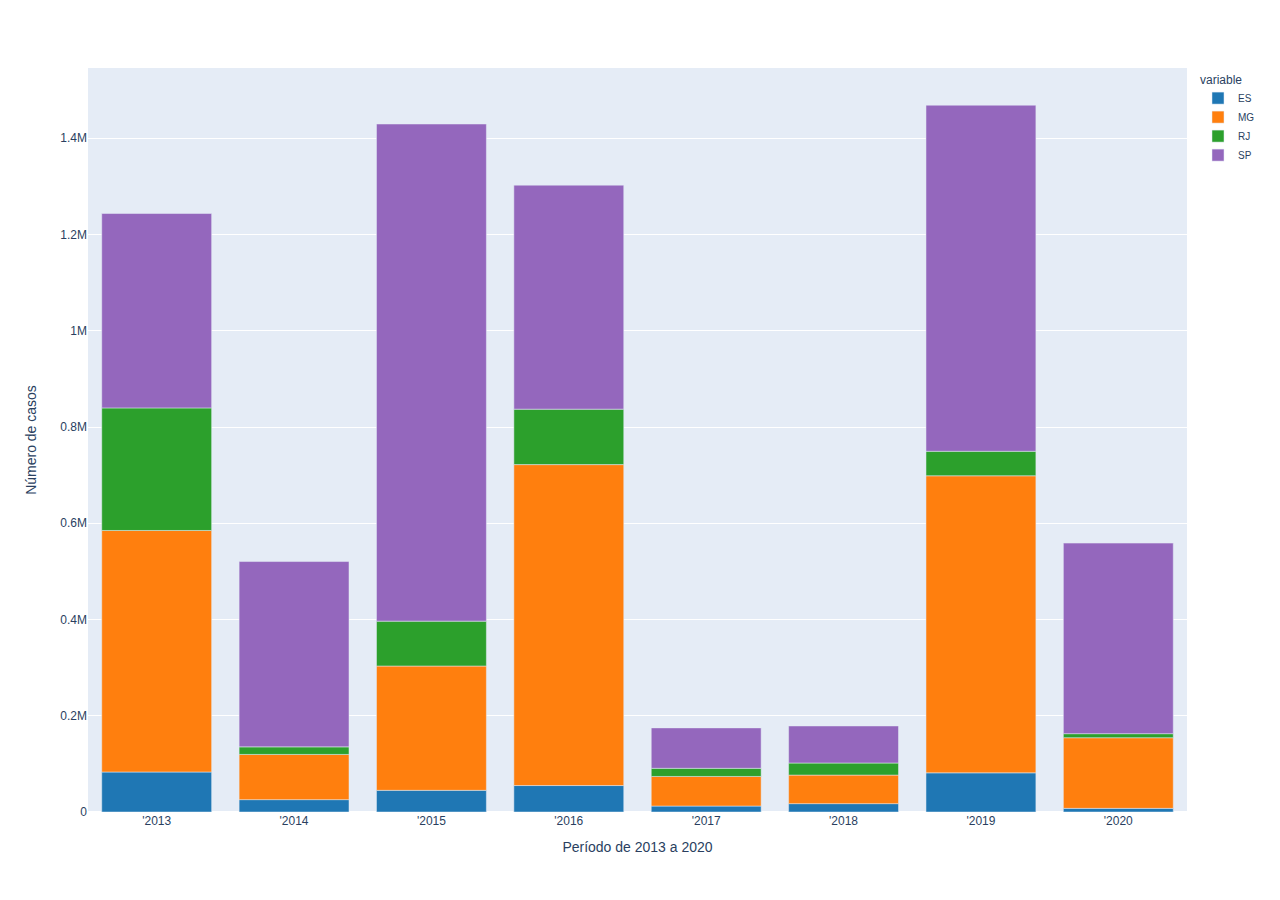
